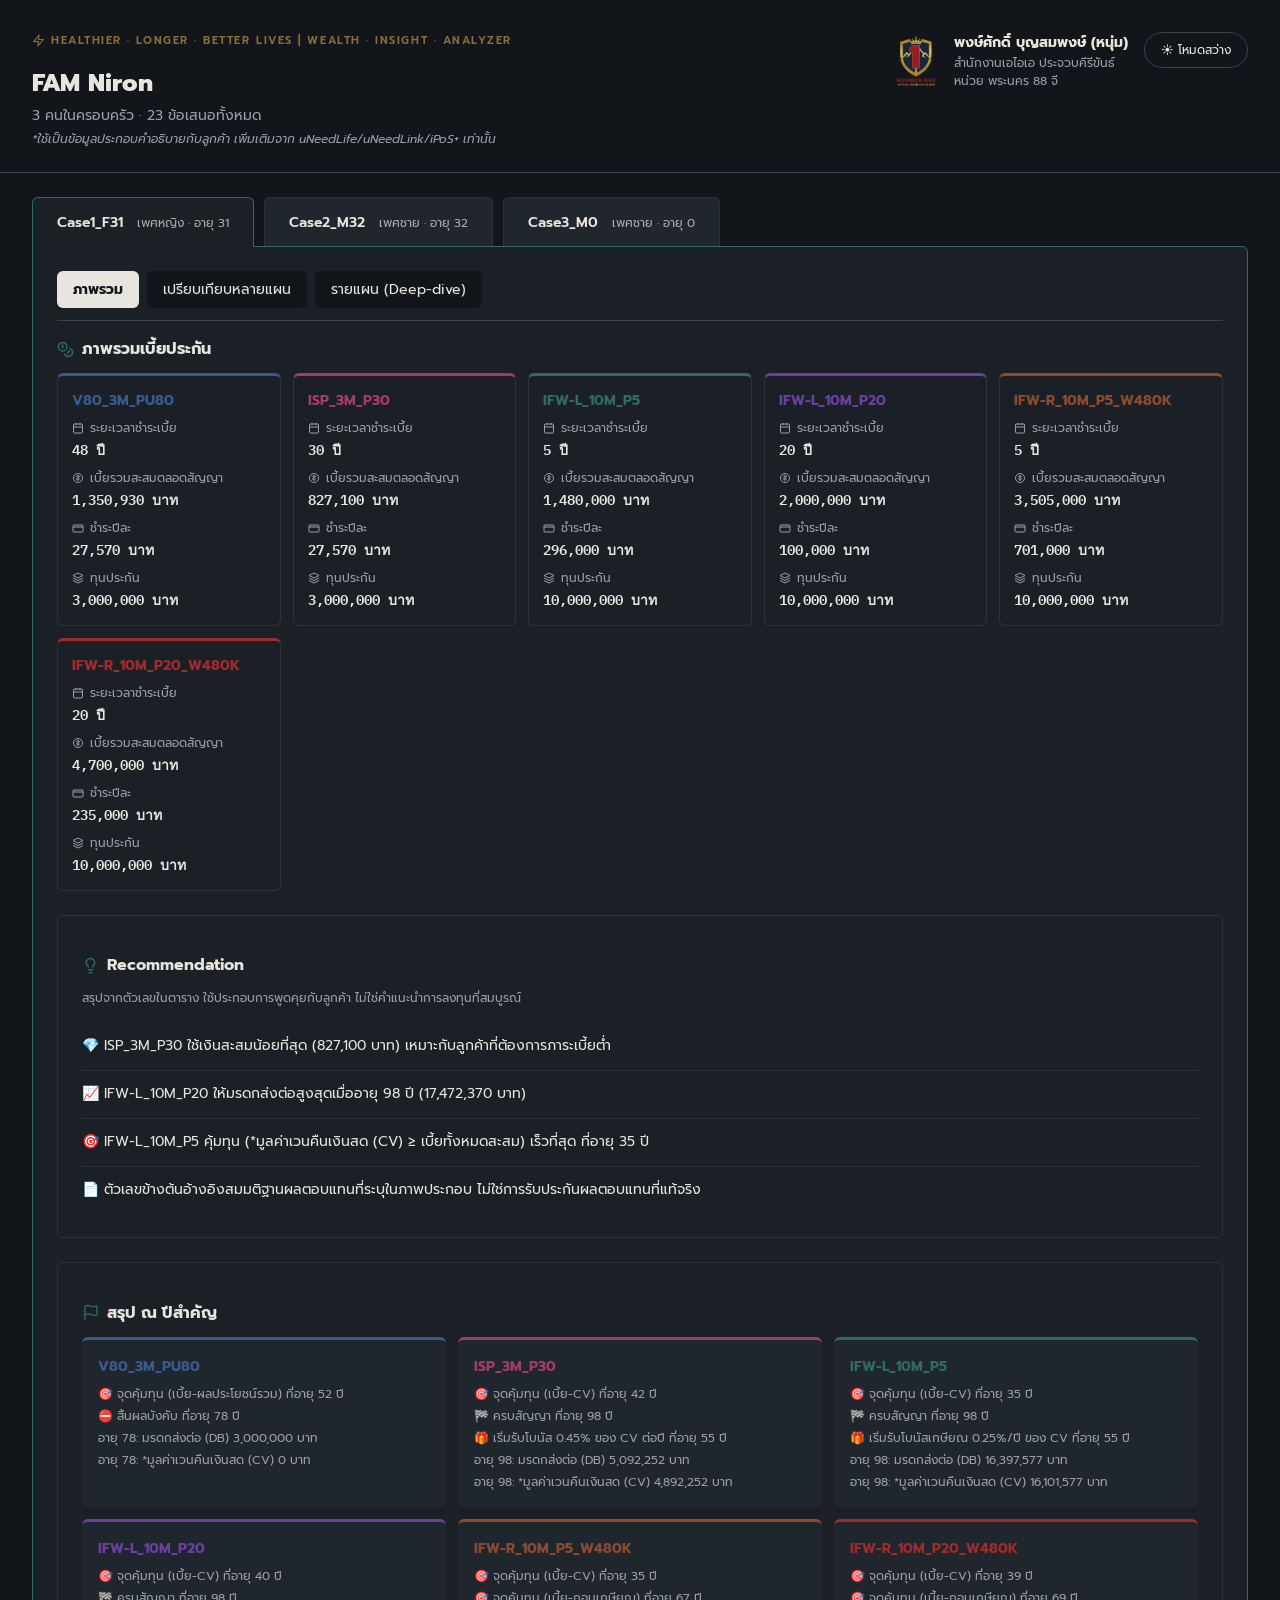
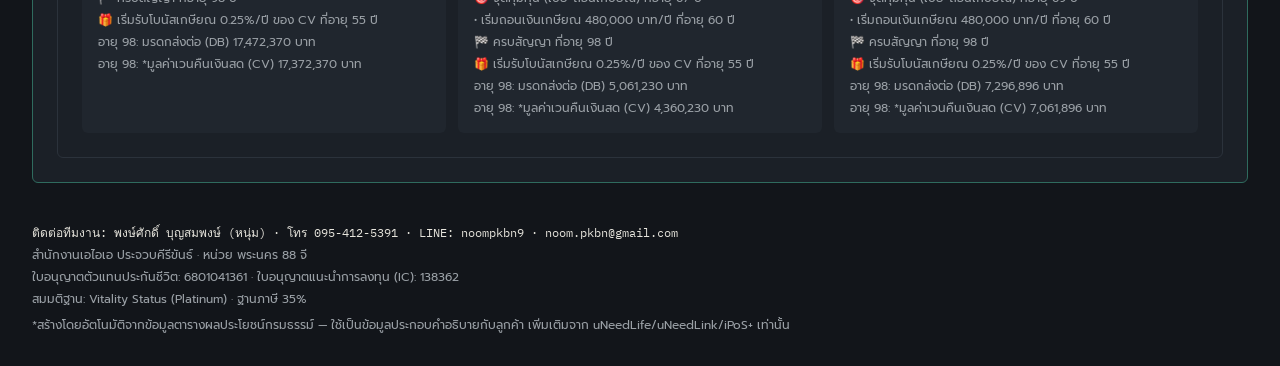
==== aia-plan/customers/Fam Niron/index.html @ 1fa8a3dd "Update FAM Nick and FAM Niron dashboards FAM Niron: rebuilt from latest source Excel with all merged" ====
<!DOCTYPE html>
<html lang="th"><head>
<meta charset="UTF-8">
<title>เปรียบเทียบแผนประกัน — FAM Niron : ลูกค้า คนสำคัญ</title>
<meta name="viewport" content="width=device-width, initial-scale=1">
<link rel="preconnect" href="https://fonts.googleapis.com">
<link href="https://fonts.googleapis.com/css2?family=Prompt:wght@400;500;600;700&family=Inter:wght@400;500;600;700&family=IBM+Plex+Mono:wght@400;500;600&display=swap" rel="stylesheet">
<script>
/*
* Licensed to the Apache Software Foundation (ASF) under one
* or more contributor license agreements.  See the NOTICE file
* distributed with this work for additional information
* regarding copyright ownership.  The ASF licenses this file
* to you under the Apache License, Version 2.0 (the
* "License"); you may not use this file except in compliance
* with the License.  You may obtain a copy of the License at
*
*   http://www.apache.org/licenses/LICENSE-2.0
*
* Unless required by applicable law or agreed to in writing,
* software distributed under the License is distributed on an
* "AS IS" BASIS, WITHOUT WARRANTIES OR CONDITIONS OF ANY
* KIND, either express or implied.  See the License for the
* specific language governing permissions and limitations
* under the License.
*/

!function(t,e){"object"==typeof exports&&"undefined"!=typeof module?e(exports):"function"==typeof define&&define.amd?define(["exports"],e):e((t="undefined"!=typeof globalThis?globalThis:t||self).echarts={})}(this,function(t){"use strict";
/*! *****************************************************************************
    Copyright (c) Microsoft Corporation.

    Permission to use, copy, modify, and/or distribute this software for any
    purpose with or without fee is hereby granted.

    THE SOFTWARE IS PROVIDED "AS IS" AND THE AUTHOR DISCLAIMS ALL WARRANTIES WITH
    REGARD TO THIS SOFTWARE INCLUDING ALL IMPLIED WARRANTIES OF MERCHANTABILITY
    AND FITNESS. IN NO EVENT SHALL THE AUTHOR BE LIABLE FOR ANY SPECIAL, DIRECT,
    INDIRECT, OR CONSEQUENTIAL DAMAGES OR ANY DAMAGES WHATSOEVER RESULTING FROM
    LOSS OF USE, DATA OR PROFITS, WHETHER IN AN ACTION OF CONTRACT, NEGLIGENCE OR
    OTHER TORTIOUS ACTION, ARISING OUT OF OR IN CONNECTION WITH THE USE OR
    PERFORMANCE OF THIS SOFTWARE.
    ***************************************************************************** */var e=function(t,n){return e=Object.setPrototypeOf||{__proto__:[]}instanceof Array&&function(t,e){t.__proto__=e}||function(t,e){for(var n in e)Object.prototype.hasOwnProperty.call(e,n)&&(t[n]=e[n])},e(t,n)};function n(t,n){if("function"!=typeof n&&null!==n)throw new TypeError("Class extends value "+String(n)+" is not a constructor or null");function i(){this.constructor=t}e(t,n),t.prototype=null===n?Object.create(n):(i.prototype=n.prototype,new i)}var i=function(){this.firefox=!1,this.ie=!1,this.edge=!1,this.newEdge=!1,this.weChat=!1},r=new function(){this.browser=new i,this.node=!1,this.wxa=!1,this.worker=!1,this.svgSupported=!1,this.touchEventsSupported=!1,this.pointerEventsSupported=!1,this.domSupported=!1,this.transformSupported=!1,this.transform3dSupported=!1,this.hasGlobalWindow="undefined"!=typeof window};"object"==typeof wx&&"function"==typeof wx.getSystemInfoSync?(r.wxa=!0,r.touchEventsSupported=!0):"undefined"==typeof document&&"undefined"!=typeof self?r.worker=!0:!r.hasGlobalWindow||"Deno"in window||"undefined"!=typeof navigator&&"string"==typeof navigator.userAgent&&navigator.userAgent.indexOf("Node.js")>-1?(r.node=!0,r.svgSupported=!0):function(t,e){var n=e.browser,i=t.match(/Firefox\/([\d.]+)/),r=t.match(/MSIE\s([\d.]+)/)||t.match(/Trident\/.+?rv:(([\d.]+))/),o=t.match(/Edge?\/([\d.]+)/),a=/micromessenger/i.test(t);i&&(n.firefox=!0,n.version=i[1]);r&&(n.ie=!0,n.version=r[1]);o&&(n.edge=!0,n.version=o[1],n.newEdge=+o[1].split(".")[0]>18);a&&(n.weChat=!0);e.svgSupported="undefined"!=typeof SVGRect,e.touchEventsSupported="ontouchstart"in window&&!n.ie&&!n.edge,e.pointerEventsSupported="onpointerdown"in window&&(n.edge||n.ie&&+n.version>=11);var s=e.domSupported="undefined"!=typeof document;if(s){var l=document.documentElement.style;e.transform3dSupported=(n.ie&&"transition"in l||n.edge||"WebKitCSSMatrix"in window&&"m11"in new WebKitCSSMatrix||"MozPerspective"in l)&&!("OTransition"in l),e.transformSupported=e.transform3dSupported||n.ie&&+n.version>=9}}(navigator.userAgent,r);var o="sans-serif",a="12px "+o;var s,l,u=function(t){var e={};if("undefined"==typeof JSON)return e;for(var n=0;n<t.length;n++){var i=String.fromCharCode(n+32),r=(t.charCodeAt(n)-20)/100;e[i]=r}return e}("007LLmW'55;N0500LLLLLLLLLL00NNNLzWW\\\\WQb\\0FWLg\\bWb\\WQ\\WrWWQ000CL5LLFLL0LL**F*gLLLL5F0LF\\FFF5.5N"),c={createCanvas:function(){return"undefined"!=typeof document&&document.createElement("canvas")},measureText:function(t,e){if(!s){var n=c.createCanvas();s=n&&n.getContext("2d")}if(s)return l!==e&&(l=s.font=e||a),s.measureText(t);t=t||"";var i=/((?:\d+)?\.?\d*)px/.exec(e=e||a),r=i&&+i[1]||12,o=0;if(e.indexOf("mono")>=0)o=r*t.length;else for(var h=0;h<t.length;h++){var d=u[t[h]];o+=null==d?r:d*r}return{width:o}},loadImage:function(t,e,n){var i=new Image;return i.onload=e,i.onerror=n,i.src=t,i},getTime:function(){return Date.now?Date.now():+new Date}};function h(t){for(var e in c)c.hasOwnProperty(e)&&t[e]&&(c[e]=t[e])}var d=G(["Function","RegExp","Date","Error","CanvasGradient","CanvasPattern","Image","Canvas"],function(t,e){return t["[object "+e+"]"]=!0,t},{}),p=G(["Int8","Uint8","Uint8Clamped","Int16","Uint16","Int32","Uint32","Float32","Float64"],function(t,e){return t["[object "+e+"Array]"]=!0,t},{}),f=Object.prototype.toString,g=Array.prototype,v=g.forEach,y=g.filter,m=g.slice,x=g.map,_=function(){}.constructor,b=_?_.prototype:null,w="__proto__",S=2311,M=Math.pow(2,53)-1;function I(){return S>=M&&(S=0),S++}function T(){for(var t=[],e=0;e<arguments.length;e++)t[e]=arguments[e];"undefined"!=typeof console&&console.error.apply(console,t)}function C(t){if(null==t||"object"!=typeof t)return t;var e=t,n=f.call(t);if("[object Array]"===n){if(!ft(t)){e=[];for(var i=0,r=t.length;i<r;i++)e[i]=C(t[i])}}else if(p[n]){if(!ft(t)){var o=t.constructor;if(o.from)e=o.from(t);else{e=new o(t.length);for(i=0,r=t.length;i<r;i++)e[i]=t[i]}}}else if(!d[n]&&!ft(t)&&!tt(t))for(var a in e={},t)t.hasOwnProperty(a)&&a!==w&&(e[a]=C(t[a]));return e}function D(t,e,n){if(!$(e)||!$(t))return n?C(e):t;for(var i in e)if(e.hasOwnProperty(i)&&i!==w){var r=t[i],o=e[i];!$(o)||!$(r)||X(o)||X(r)||tt(o)||tt(r)||J(o)||J(r)||ft(o)||ft(r)?!n&&i in t||(t[i]=C(e[i])):D(r,o,n)}return t}function A(t,e){for(var n=t[0],i=1,r=t.length;i<r;i++)n=D(n,t[i],e);return n}function k(t,e){if(Object.assign)Object.assign(t,e);else for(var n in e)e.hasOwnProperty(n)&&n!==w&&(t[n]=e[n]);return t}function L(t,e,n){t=t||{};for(var i=0;i<n.length;i++){var r=n[i];t[r]=e[r]}return t}function P(t,e,n){for(var i=W(e),r=0,o=i.length;r<o;r++){var a=i[r];(n?null!=e[a]:null==t[a])&&(t[a]=e[a])}return t}var O=c.createCanvas;function R(t,e){if(t){if(t.indexOf)return t.indexOf(e);for(var n=0,i=t.length;n<i;n++)if(t[n]===e)return n}return-1}function N(t,e){var n=t.prototype;function i(){}for(var r in i.prototype=e.prototype,t.prototype=new i,n)n.hasOwnProperty(r)&&(t.prototype[r]=n[r]);t.prototype.constructor=t,t.superClass=e}function E(t,e,n){if(t="prototype"in t?t.prototype:t,e="prototype"in e?e.prototype:e,Object.getOwnPropertyNames)for(var i=Object.getOwnPropertyNames(e),r=0;r<i.length;r++){var o=i[r];"constructor"!==o&&(n?null!=e[o]:null==t[o])&&(t[o]=e[o])}else P(t,e,n)}function z(t){return!!t&&("string"!=typeof t&&"number"==typeof t.length)}function B(t,e,n){if(t&&e)if(t.forEach&&t.forEach===v)t.forEach(e,n);else if(t.length===+t.length)for(var i=0,r=t.length;i<r;i++)e.call(n,t[i],i,t);else for(var o in t)t.hasOwnProperty(o)&&e.call(n,t[o],o,t)}function V(t,e,n){if(!t)return[];if(!e)return lt(t);if(t.map&&t.map===x)return t.map(e,n);for(var i=[],r=0,o=t.length;r<o;r++)i.push(e.call(n,t[r],r,t));return i}function G(t,e,n,i){if(t&&e){for(var r=0,o=t.length;r<o;r++)n=e.call(i,n,t[r],r,t);return n}}function F(t,e,n){if(!t)return[];if(!e)return lt(t);if(t.filter&&t.filter===y)return t.filter(e,n);for(var i=[],r=0,o=t.length;r<o;r++)e.call(n,t[r],r,t)&&i.push(t[r]);return i}function H(t,e,n){if(t&&e)for(var i=0,r=t.length;i<r;i++)if(e.call(n,t[i],i,t))return t[i]}function W(t){if(!t)return[];if(Object.keys)return Object.keys(t);var e=[];for(var n in t)t.hasOwnProperty(n)&&e.push(n);return e}var U=b&&Z(b.bind)?b.call.bind(b.bind):function(t,e){for(var n=[],i=2;i<arguments.length;i++)n[i-2]=arguments[i];return function(){return t.apply(e,n.concat(m.call(arguments)))}};function Y(t){for(var e=[],n=1;n<arguments.length;n++)e[n-1]=arguments[n];return function(){return t.apply(this,e.concat(m.call(arguments)))}}function X(t){return Array.isArray?Array.isArray(t):"[object Array]"===f.call(t)}function Z(t){return"function"==typeof t}function j(t){return"string"==typeof t}function q(t){return"[object String]"===f.call(t)}function K(t){return"number"==typeof t}function $(t){var e=typeof t;return"function"===e||!!t&&"object"===e}function J(t){return!!d[f.call(t)]}function Q(t){return!!p[f.call(t)]}function tt(t){return"object"==typeof t&&"number"==typeof t.nodeType&&"object"==typeof t.ownerDocument}function et(t){return null!=t.colorStops}function nt(t){return null!=t.image}function it(t){return"[object RegExp]"===f.call(t)}function rt(t){return t!=t}function ot(){for(var t=[],e=0;e<arguments.length;e++)t[e]=arguments[e];for(var n=0,i=t.length;n<i;n++)if(null!=t[n])return t[n]}function at(t,e){return null!=t?t:e}function st(t,e,n){return null!=t?t:null!=e?e:n}function lt(t){for(var e=[],n=1;n<arguments.length;n++)e[n-1]=arguments[n];return m.apply(t,e)}function ut(t){if("number"==typeof t)return[t,t,t,t];var e=t.length;return 2===e?[t[0],t[1],t[0],t[1]]:3===e?[t[0],t[1],t[2],t[1]]:t}function ct(t,e){if(!t)throw new Error(e)}function ht(t){return null==t?null:"function"==typeof t.trim?t.trim():t.replace(/^[\s\uFEFF\xA0]+|[\s\uFEFF\xA0]+$/g,"")}var dt="__ec_primitive__";function pt(t){t[dt]=!0}function ft(t){return t[dt]}var gt=function(){function t(){this.data={}}return t.prototype.delete=function(t){var e=this.has(t);return e&&delete this.data[t],e},t.prototype.has=function(t){return this.data.hasOwnProperty(t)},t.prototype.get=function(t){return this.data[t]},t.prototype.set=function(t,e){return this.data[t]=e,this},t.prototype.keys=function(){return W(this.data)},t.prototype.forEach=function(t){var e=this.data;for(var n in e)e.hasOwnProperty(n)&&t(e[n],n)},t}(),vt="function"==typeof Map;var yt=function(){function t(e){var n=X(e);this.data=vt?new Map:new gt;var i=this;function r(t,e){n?i.set(t,e):i.set(e,t)}e instanceof t?e.each(r):e&&B(e,r)}return t.prototype.hasKey=function(t){return this.data.has(t)},t.prototype.get=function(t){return this.data.get(t)},t.prototype.set=function(t,e){return this.data.set(t,e),e},t.prototype.each=function(t,e){this.data.forEach(function(n,i){t.call(e,n,i)})},t.prototype.keys=function(){var t=this.data.keys();return vt?Array.from(t):t},t.prototype.removeKey=function(t){this.data.delete(t)},t}();function mt(t){return new yt(t)}function xt(t,e){for(var n=new t.constructor(t.length+e.length),i=0;i<t.length;i++)n[i]=t[i];var r=t.length;for(i=0;i<e.length;i++)n[i+r]=e[i];return n}function _t(t,e){var n;if(Object.create)n=Object.create(t);else{var i=function(){};i.prototype=t,n=new i}return e&&k(n,e),n}function bt(t){var e=t.style;e.webkitUserSelect="none",e.userSelect="none",e.webkitTapHighlightColor="rgba(0,0,0,0)",e["-webkit-touch-callout"]="none"}function wt(t,e){return t.hasOwnProperty(e)}function St(){}var Mt=180/Math.PI,It=Number.EPSILON||Math.pow(2,-52),Tt=Object.freeze({__proto__:null,guid:I,logError:T,clone:C,merge:D,mergeAll:A,extend:k,assignProps:L,defaults:P,createCanvas:O,indexOf:R,inherits:N,mixin:E,isArrayLike:z,each:B,map:V,reduce:G,filter:F,find:H,keys:W,bind:U,curry:Y,isArray:X,isFunction:Z,isString:j,isStringSafe:q,isNumber:K,isObject:$,isBuiltInObject:J,isTypedArray:Q,isDom:tt,isGradientObject:et,isImagePatternObject:nt,isRegExp:it,eqNaN:rt,retrieve:ot,retrieve2:at,retrieve3:st,slice:lt,normalizeCssArray:ut,assert:ct,trim:ht,setAsPrimitive:pt,isPrimitive:ft,HashMap:yt,createHashMap:mt,concatArray:xt,createObject:_t,disableUserSelect:bt,hasOwn:wt,noop:St,RADIAN_TO_DEGREE:Mt,EPSILON:It});function Ct(t,e){return null==t&&(t=0),null==e&&(e=0),[t,e]}function Dt(t,e){return t[0]=e[0],t[1]=e[1],t}function At(t){return[t[0],t[1]]}function kt(t,e,n){return t[0]=e,t[1]=n,t}function Lt(t,e,n){return t[0]=e[0]+n[0],t[1]=e[1]+n[1],t}function Pt(t,e,n,i){return t[0]=e[0]+n[0]*i,t[1]=e[1]+n[1]*i,t}function Ot(t,e,n){return t[0]=e[0]-n[0],t[1]=e[1]-n[1],t}function Rt(t){return Math.sqrt(Et(t))}var Nt=Rt;function Et(t){return t[0]*t[0]+t[1]*t[1]}var zt=Et;function Bt(t,e,n){return t[0]=e[0]*n,t[1]=e[1]*n,t}function Vt(t,e){var n=Rt(e);return 0===n?(t[0]=0,t[1]=0):(t[0]=e[0]/n,t[1]=e[1]/n),t}function Gt(t,e){return Math.sqrt((t[0]-e[0])*(t[0]-e[0])+(t[1]-e[1])*(t[1]-e[1]))}var Ft=Gt;function Ht(t,e){return(t[0]-e[0])*(t[0]-e[0])+(t[1]-e[1])*(t[1]-e[1])}var Wt=Ht;function Ut(t,e,n,i){return t[0]=e[0]+i*(n[0]-e[0]),t[1]=e[1]+i*(n[1]-e[1]),t}function Yt(t,e,n){var i=e[0],r=e[1];return t[0]=n[0]*i+n[2]*r+n[4],t[1]=n[1]*i+n[3]*r+n[5],t}function Xt(t,e,n){return t[0]=Math.min(e[0],n[0]),t[1]=Math.min(e[1],n[1]),t}function Zt(t,e,n){return t[0]=Math.max(e[0],n[0]),t[1]=Math.max(e[1],n[1]),t}var jt=Object.freeze({__proto__:null,create:Ct,copy:Dt,clone:At,set:kt,add:Lt,scaleAndAdd:Pt,sub:Ot,len:Rt,length:Nt,lenSquare:Et,lengthSquare:zt,mul:function(t,e,n){return t[0]=e[0]*n[0],t[1]=e[1]*n[1],t},div:function(t,e,n){return t[0]=e[0]/n[0],t[1]=e[1]/n[1],t},dot:function(t,e){return t[0]*e[0]+t[1]*e[1]},scale:Bt,normalize:Vt,distance:Gt,dist:Ft,distanceSquare:Ht,distSquare:Wt,negate:function(t,e){return t[0]=-e[0],t[1]=-e[1],t},lerp:Ut,applyTransform:Yt,min:Xt,max:Zt}),qt=function(t,e){this.target=t,this.topTarget=e&&e.topTarget},Kt=function(){function t(t){this.handler=t,t.on("mousedown",this._dragStart,this),t.on("mousemove",this._drag,this),t.on("mouseup",this._dragEnd,this)}return t.prototype._dragStart=function(t){for(var e=t.target;e&&!e.draggable;)e=e.parent||e.__hostTarget;e&&(this._draggingTarget=e,e.dragging=!0,this._x=t.offsetX,this._y=t.offsetY,this.handler.dispatchToElement(new qt(e,t),"dragstart",t.event))},t.prototype._drag=function(t){var e=this._draggingTarget;if(e){var n=t.offsetX,i=t.offsetY,r=n-this._x,o=i-this._y;this._x=n,this._y=i,e.drift(r,o,t),this.handler.dispatchToElement(new qt(e,t),"drag",t.event);var a=this.handler.findHover(n,i,e).target,s=this._dropTarget;this._dropTarget=a,e!==a&&(s&&a!==s&&this.handler.dispatchToElement(new qt(s,t),"dragleave",t.event),a&&a!==s&&this.handler.dispatchToElement(new qt(a,t),"dragenter",t.event))}},t.prototype._dragEnd=function(t){var e=this._draggingTarget;e&&(e.dragging=!1),this.handler.dispatchToElement(new qt(e,t),"dragend",t.event),this._dropTarget&&this.handler.dispatchToElement(new qt(this._dropTarget,t),"drop",t.event),this._draggingTarget=null,this._dropTarget=null},t}(),$t=function(){function t(t){t&&(this._$eventProcessor=t)}return t.prototype.on=function(t,e,n,i){this._$handlers||(this._$handlers={});var r=this._$handlers;if("function"==typeof e&&(i=n,n=e,e=null),!n||!t)return this;var o=this._$eventProcessor;null!=e&&o&&o.normalizeQuery&&(e=o.normalizeQuery(e)),r[t]||(r[t]=[]);for(var a=0;a<r[t].length;a++)if(r[t][a].h===n)return this;var s={h:n,query:e,ctx:i||this,callAtLast:n.zrEventfulCallAtLast},l=r[t].length-1,u=r[t][l];return u&&u.callAtLast?r[t].splice(l,0,s):r[t].push(s),this},t.prototype.isSilent=function(t){var e=this._$handlers;return!e||!e[t]||!e[t].length},t.prototype.off=function(t,e){var n=this._$handlers;if(!n)return this;if(!t)return this._$handlers={},this;if(e){if(n[t]){for(var i=[],r=0,o=n[t].length;r<o;r++)n[t][r].h!==e&&i.push(n[t][r]);n[t]=i}n[t]&&0===n[t].length&&delete n[t]}else delete n[t];return this},t.prototype.trigger=function(t){for(var e=[],n=1;n<arguments.length;n++)e[n-1]=arguments[n];if(!this._$handlers)return this;var i=this._$handlers[t],r=this._$eventProcessor;if(i)for(var o=e.length,a=i.length,s=0;s<a;s++){var l=i[s];if(!r||!r.filter||null==l.query||r.filter(t,l.query))switch(o){case 0:l.h.call(l.ctx);break;case 1:l.h.call(l.ctx,e[0]);break;case 2:l.h.call(l.ctx,e[0],e[1]);break;default:l.h.apply(l.ctx,e)}}return r&&r.afterTrigger&&r.afterTrigger(t),this},t.prototype.triggerWithContext=function(t){for(var e=[],n=1;n<arguments.length;n++)e[n-1]=arguments[n];if(!this._$handlers)return this;var i=this._$handlers[t],r=this._$eventProcessor;if(i)for(var o=e.length,a=e[o-1],s=i.length,l=0;l<s;l++){var u=i[l];if(!r||!r.filter||null==u.query||r.filter(t,u.query))switch(o){case 0:u.h.call(a);break;case 1:u.h.call(a,e[0]);break;case 2:u.h.call(a,e[0],e[1]);break;default:u.h.apply(a,e.slice(1,o-1))}}return r&&r.afterTrigger&&r.afterTrigger(t),this},t}(),Jt=Math.log(2);function Qt(t,e,n,i,r,o){var a=i+"-"+r,s=t.length;if(o.hasOwnProperty(a))return o[a];if(1===e){var l=Math.round(Math.log((1<<s)-1&~r)/Jt);return t[n][l]}for(var u=i|1<<n,c=n+1;i&1<<c;)c++;for(var h=0,d=0,p=0;d<s;d++){var f=1<<d;f&r||(h+=(p%2?-1:1)*t[n][d]*Qt(t,e-1,c,u,r|f,o),p++)}return o[a]=h,h}function te(t,e){var n=[[t[0],t[1],1,0,0,0,-e[0]*t[0],-e[0]*t[1]],[0,0,0,t[0],t[1],1,-e[1]*t[0],-e[1]*t[1]],[t[2],t[3],1,0,0,0,-e[2]*t[2],-e[2]*t[3]],[0,0,0,t[2],t[3],1,-e[3]*t[2],-e[3]*t[3]],[t[4],t[5],1,0,0,0,-e[4]*t[4],-e[4]*t[5]],[0,0,0,t[4],t[5],1,-e[5]*t[4],-e[5]*t[5]],[t[6],t[7],1,0,0,0,-e[6]*t[6],-e[6]*t[7]],[0,0,0,t[6],t[7],1,-e[7]*t[6],-e[7]*t[7]]],i={},r=Qt(n,8,0,0,0,i);if(0!==r){for(var o=[],a=0;a<8;a++)for(var s=0;s<8;s++)null==o[s]&&(o[s]=0),o[s]+=((a+s)%2?-1:1)*Qt(n,7,0===a?1:0,1<<a,1<<s,i)/r*e[a];return function(t,e,n){var i=e*o[6]+n*o[7]+1;t[0]=(e*o[0]+n*o[1]+o[2])/i,t[1]=(e*o[3]+n*o[4]+o[5])/i}}}var ee="___zrEVENTSAVED",ne=[];function ie(t,e,n,i,o){if(e.getBoundingClientRect&&r.domSupported&&!re(e)){var a=e[ee]||(e[ee]={}),s=function(t,e){var n=e.markers;if(n)return n;n=e.markers=[];for(var i=["left","right"],r=["top","bottom"],o=0;o<4;o++){var a=document.createElement("div"),s=o%2,l=(o>>1)%2;a.style.cssText=["position: absolute","visibility: hidden","padding: 0","margin: 0","border-width: 0","user-select: none","width:0","height:0",i[s]+":0",r[l]+":0",i[1-s]+":auto",r[1-l]+":auto",""].join("!important;"),t.appendChild(a),n.push(a)}return e.clearMarkers=function(){B(n,function(t){t.parentNode&&t.parentNode.removeChild(t)})},n}(e,a),l=function(t,e,n){for(var i=n?"invTrans":"trans",r=e[i],o=e.srcCoords,a=[],s=[],l=!0,u=0;u<4;u++){var c=t[u].getBoundingClientRect(),h=2*u,d=c.left,p=c.top;a.push(d,p),l=l&&o&&d===o[h]&&p===o[h+1],s.push(t[u].offsetLeft,t[u].offsetTop)}return l&&r?r:(e.srcCoords=a,e[i]=n?te(s,a):te(a,s))}(s,a,o);if(l)return l(t,n,i),!0}return!1}function re(t){return"CANVAS"===t.nodeName.toUpperCase()}var oe=/([&<>"'])/g,ae={"&":"&amp;","<":"&lt;",">":"&gt;",'"':"&quot;","'":"&#39;"};function se(t){return null==t?"":(t+"").replace(oe,function(t,e){return ae[e]})}var le=/^(?:mouse|pointer|contextmenu|drag|drop)|click/,ue=[],ce=r.browser.firefox&&+r.browser.version.split(".")[0]<39;function he(t,e,n,i){return n=n||{},i?de(t,e,n):ce&&null!=e.layerX&&e.layerX!==e.offsetX?(n.zrX=e.layerX,n.zrY=e.layerY):null!=e.offsetX?(n.zrX=e.offsetX,n.zrY=e.offsetY):de(t,e,n),n}function de(t,e,n){if(r.domSupported&&t.getBoundingClientRect){var i=e.clientX,o=e.clientY;if(re(t)){var a=t.getBoundingClientRect();return n.zrX=i-a.left,void(n.zrY=o-a.top)}if(ie(ue,t,i,o))return n.zrX=ue[0],void(n.zrY=ue[1])}n.zrX=n.zrY=0}function pe(t){return t||window.event}function fe(t,e,n){if(null!=(e=pe(e)).zrX)return e;var i=e.type;if(i&&i.indexOf("touch")>=0){var r="touchend"!==i?e.targetTouches[0]:e.changedTouches[0];r&&he(t,r,e,n)}else{he(t,e,e,n);var o=function(t){var e=t.wheelDelta;if(e)return e;var n=t.deltaX,i=t.deltaY;if(null==n||null==i)return e;return 3*(0!==i?Math.abs(i):Math.abs(n))*(i>0?-1:i<0?1:n>0?-1:1)}(e);e.zrDelta=o?o/120:-(e.detail||0)/3}var a=e.button;return null==e.which&&void 0!==a&&le.test(e.type)&&(e.which=1&a?1:2&a?3:4&a?2:0),e}function ge(t,e,n,i){t.addEventListener(e,n,i)}function ve(t,e,n,i){t.removeEventListener(e,n,i)}var ye=function(t){t.preventDefault(),t.stopPropagation(),t.cancelBubble=!0};function me(t){return 2===t.which||3===t.which}var xe=function(){function t(){this._track=[]}return t.prototype.recognize=function(t,e,n){return this._doTrack(t,e,n),this._recognize(t)},t.prototype.clear=function(){return this._track.length=0,this},t.prototype._doTrack=function(t,e,n){var i=t.touches;if(i){for(var r={points:[],touches:[],target:e,event:t},o=0,a=i.length;o<a;o++){var s=i[o],l=he(n,s,{});r.points.push([l.zrX,l.zrY]),r.touches.push(s)}this._track.push(r)}},t.prototype._recognize=function(t){for(var e in be)if(be.hasOwnProperty(e)){var n=be[e](this._track,t);if(n)return n}},t}();function _e(t){var e=t[1][0]-t[0][0],n=t[1][1]-t[0][1];return Math.sqrt(e*e+n*n)}var be={pinch:function(t,e){var n=t.length;if(n){var i,r=(t[n-1]||{}).points,o=(t[n-2]||{}).points||r;if(o&&o.length>1&&r&&r.length>1){var a=_e(r)/_e(o);!isFinite(a)&&(a=1),e.pinchScale=a;var s=[((i=r)[0][0]+i[1][0])/2,(i[0][1]+i[1][1])/2];return e.pinchX=s[0],e.pinchY=s[1],{type:"pinch",target:t[0].target,event:e}}}}};function we(){return[1,0,0,1,0,0]}function Se(t){return t[0]=1,t[1]=0,t[2]=0,t[3]=1,t[4]=0,t[5]=0,t}function Me(t,e){return t[0]=e[0],t[1]=e[1],t[2]=e[2],t[3]=e[3],t[4]=e[4],t[5]=e[5],t}function Ie(t,e,n){var i=e[0]*n[0]+e[2]*n[1],r=e[1]*n[0]+e[3]*n[1],o=e[0]*n[2]+e[2]*n[3],a=e[1]*n[2]+e[3]*n[3],s=e[0]*n[4]+e[2]*n[5]+e[4],l=e[1]*n[4]+e[3]*n[5]+e[5];return t[0]=i,t[1]=r,t[2]=o,t[3]=a,t[4]=s,t[5]=l,t}function Te(t,e,n){return t[0]=e[0],t[1]=e[1],t[2]=e[2],t[3]=e[3],t[4]=e[4]+n[0],t[5]=e[5]+n[1],t}function Ce(t,e,n,i){void 0===i&&(i=[0,0]);var r=e[0],o=e[2],a=e[4],s=e[1],l=e[3],u=e[5],c=Math.sin(n),h=Math.cos(n);return t[0]=r*h+s*c,t[1]=-r*c+s*h,t[2]=o*h+l*c,t[3]=-o*c+h*l,t[4]=h*(a-i[0])+c*(u-i[1])+i[0],t[5]=h*(u-i[1])-c*(a-i[0])+i[1],t}function De(t,e,n){var i=n[0],r=n[1];return t[0]=e[0]*i,t[1]=e[1]*r,t[2]=e[2]*i,t[3]=e[3]*r,t[4]=e[4]*i,t[5]=e[5]*r,t}function Ae(t,e){var n=e[0],i=e[2],r=e[4],o=e[1],a=e[3],s=e[5],l=n*a-o*i;return l?(l=1/l,t[0]=a*l,t[1]=-o*l,t[2]=-i*l,t[3]=n*l,t[4]=(i*s-a*r)*l,t[5]=(o*r-n*s)*l,t):null}function ke(t){var e=[1,0,0,1,0,0];return Me(e,t),e}var Le=Object.freeze({__proto__:null,create:we,identity:Se,copy:Me,mul:Ie,translate:Te,rotate:Ce,scale:De,invert:Ae,clone:ke}),Pe=function(){function t(t,e){this.x=t||0,this.y=e||0}return t.prototype.copy=function(t){return this.x=t.x,this.y=t.y,this},t.prototype.clone=function(){return new t(this.x,this.y)},t.prototype.set=function(t,e){return this.x=t,this.y=e,this},t.prototype.equal=function(t){return t.x===this.x&&t.y===this.y},t.prototype.add=function(t){return this.x+=t.x,this.y+=t.y,this},t.prototype.scale=function(t){this.x*=t,this.y*=t},t.prototype.scaleAndAdd=function(t,e){this.x+=t.x*e,this.y+=t.y*e},t.prototype.sub=function(t){return this.x-=t.x,this.y-=t.y,this},t.prototype.dot=function(t){return this.x*t.x+this.y*t.y},t.prototype.len=function(){return Math.sqrt(this.x*this.x+this.y*this.y)},t.prototype.lenSquare=function(){return this.x*this.x+this.y*this.y},t.prototype.normalize=function(){var t=this.len();return this.x/=t,this.y/=t,this},t.prototype.distance=function(t){var e=this.x-t.x,n=this.y-t.y;return Math.sqrt(e*e+n*n)},t.prototype.distanceSquare=function(t){var e=this.x-t.x,n=this.y-t.y;return e*e+n*n},t.prototype.negate=function(){return this.x=-this.x,this.y=-this.y,this},t.prototype.transform=function(t){if(t){var e=this.x,n=this.y;return this.x=t[0]*e+t[2]*n+t[4],this.y=t[1]*e+t[3]*n+t[5],this}},t.prototype.toArray=function(t){return t[0]=this.x,t[1]=this.y,t},t.prototype.fromArray=function(t){this.x=t[0],this.y=t[1]},t.set=function(t,e,n){t.x=e,t.y=n},t.copy=function(t,e){t.x=e.x,t.y=e.y},t.len=function(t){return Math.sqrt(t.x*t.x+t.y*t.y)},t.lenSquare=function(t){return t.x*t.x+t.y*t.y},t.dot=function(t,e){return t.x*e.x+t.y*e.y},t.add=function(t,e,n){t.x=e.x+n.x,t.y=e.y+n.y},t.sub=function(t,e,n){t.x=e.x-n.x,t.y=e.y-n.y},t.scale=function(t,e,n){t.x=e.x*n,t.y=e.y*n},t.scaleAndAdd=function(t,e,n,i){t.x=e.x+n.x*i,t.y=e.y+n.y*i},t.lerp=function(t,e,n,i){var r=1-i;t.x=r*e.x+i*n.x,t.y=r*e.y+i*n.y},t}(),Oe=Math.min,Re=Math.max,Ne=Math.abs,Ee=["x","y"],ze=["width","height"],Be=new Pe,Ve=new Pe,Ge=new Pe,Fe=new Pe,He=rn(),We=He.minTv,Ue=He.maxTv,Ye=[0,0],Xe=function(){function t(t,e,n,i){je(this,t,e,n,i)}return t.set=function(t,e,n,i,r){return i<0&&(e+=i,i=-i),r<0&&(n+=r,r=-r),t.x=e,t.y=n,t.width=i,t.height=r,t},t.prototype.union=function(t){var e=Oe(t.x,this.x),n=Oe(t.y,this.y);isFinite(this.x)&&isFinite(this.width)?this.width=Re(t.x+t.width,this.x+this.width)-e:this.width=t.width,isFinite(this.y)&&isFinite(this.height)?this.height=Re(t.y+t.height,this.y+this.height)-n:this.height=t.height,this.x=e,this.y=n},t.prototype.applyTransform=function(e){t.applyTransform(this,this,e)},t.prototype.calculateTransform=function(t){return Ke([1,0,0,1,0,0],this,t)},t.prototype.intersect=function(e,n,i){return t.intersect(this,e,n,i)},t.intersect=function(e,n,i,r){i&&Pe.set(i,0,0);var o=r&&r.outIntersectRect||null,a=r&&r.clamp;if(o&&(o.x=o.y=o.width=o.height=NaN),!e||!n)return!1;e instanceof t||(e=je(Qe,e.x,e.y,e.width,e.height)),n instanceof t||(n=je(tn,n.x,n.y,n.width,n.height));var s=!!i;He.reset(r,s);var l=He.touchThreshold,u=e.x+l,c=e.x+e.width-l,h=e.y+l,d=e.y+e.height-l,p=n.x+l,f=n.x+n.width-l,g=n.y+l,v=n.y+n.height-l;if(u>c||h>d||p>f||g>v)return!1;var y=!(c<p||f<u||d<g||v<h);return(s||o)&&(Ye[0]=1/0,Ye[1]=0,nn(u,c,p,f,0,s,o,a),nn(h,d,g,v,1,s,o,a),s&&Pe.copy(i,y?He.useDir?He.dirMinTv:We:Ue)),y},t.contain=function(t,e,n){return e>=t.x&&e<=t.x+t.width&&n>=t.y&&n<=t.y+t.height},t.prototype.contain=function(e,n){return t.contain(this,e,n)},t.prototype.clone=function(){return new t(this.x,this.y,this.width,this.height)},t.prototype.copy=function(t){qe(this,t)},t.prototype.plain=function(){return{x:this.x,y:this.y,width:this.width,height:this.height}},t.prototype.isFinite=function(){return isFinite(this.x)&&isFinite(this.y)&&isFinite(this.width)&&isFinite(this.height)},t.prototype.isZero=function(){return 0===this.width||0===this.height},t.create=function(e){return new t(e?e.x:0,e?e.y:0,e?e.width:0,e?e.height:0)},t.copy=function(t,e){return t.x=e.x,t.y=e.y,t.width=e.width,t.height=e.height,t},t.applyTransform=function(t,e,n){if(n){if(n[1]<1e-5&&n[1]>-1e-5&&n[2]<1e-5&&n[2]>-1e-5){var i=n[0],r=n[3],o=n[4],a=n[5];return t.x=e.x*i+o,t.y=e.y*r+a,t.width=e.width*i,t.height=e.height*r,t.width<0&&(t.x+=t.width,t.width=-t.width),void(t.height<0&&(t.y+=t.height,t.height=-t.height))}Be.x=Ge.x=e.x,Be.y=Fe.y=e.y,Ve.x=Fe.x=e.x+e.width,Ve.y=Ge.y=e.y+e.height,Be.transform(n),Fe.transform(n),Ve.transform(n),Ge.transform(n),t.x=Oe(Be.x,Ve.x,Ge.x,Fe.x),t.y=Oe(Be.y,Ve.y,Ge.y,Fe.y);var s=Re(Be.x,Ve.x,Ge.x,Fe.x),l=Re(Be.y,Ve.y,Ge.y,Fe.y);t.width=s-t.x,t.height=l-t.y}else t!==e&&qe(t,e)},t.calculateTransform=function(t,e,n){var i=n.width/e.width,r=n.height/e.height;return Te(t=Se(t||[]),t,kt(en,-e.x,-e.y)),De(t,t,kt(en,i,r)),Te(t,t,kt(en,n.x,n.y)),t},t}(),Ze=Xe.create,je=Xe.set,qe=Xe.copy,Ke=Xe.calculateTransform,$e=Xe.applyTransform,Je=Xe.contain,Qe=new Xe(0,0,0,0),tn=new Xe(0,0,0,0),en=[];function nn(t,e,n,i,r,o,a,s){var l=Ne(e-n),u=Ne(i-t),c=Oe(l,u),h=Ee[r],d=Ee[1-r],p=ze[r];e<n||i<t?l<u?(o&&(Ue[h]=-l),s&&(a[h]=e,a[p]=0)):(o&&(Ue[h]=u),s&&(a[h]=t,a[p]=0)):(a&&(a[h]=Re(t,n),a[p]=Oe(e,i)-a[h]),o&&(c<Ye[0]||He.useDir)&&(Ye[0]=Oe(c,Ye[0]),(l<u||!He.bidirectional)&&(We[h]=l,We[d]=0,He.useDir&&He.calcDirMTV()),(l>=u||!He.bidirectional)&&(We[h]=-u,We[d]=0,He.useDir&&He.calcDirMTV())))}function rn(){var t=0,e=new Pe,n=new Pe,i={minTv:new Pe,maxTv:new Pe,useDir:!1,dirMinTv:new Pe,touchThreshold:0,bidirectional:!0,negativeSize:!1,reset:function(r,o){i.touchThreshold=0,r&&null!=r.touchThreshold&&(i.touchThreshold=Re(0,r.touchThreshold)),i.negativeSize=!1,o&&(i.minTv.set(1/0,1/0),i.maxTv.set(0,0),i.useDir=!1,r&&null!=r.direction&&(i.useDir=!0,i.dirMinTv.copy(i.minTv),n.copy(i.minTv),t=r.direction,i.bidirectional=null==r.bidirectional||!!r.bidirectional,i.bidirectional||e.set(Math.cos(t),Math.sin(t))))},calcDirMTV:function(){var o=i.minTv,a=i.dirMinTv,s=o.y*o.y+o.x*o.x,l=Math.sin(t),u=Math.cos(t),c=l*o.y+u*o.x;r(c)?r(o.x)&&r(o.y)&&a.set(0,0):(n.x=s*u/c,n.y=s*l/c,r(n.x)&&r(n.y)?a.set(0,0):(i.bidirectional||e.dot(n)>0)&&n.len()<a.len()&&a.copy(n))}};function r(t){return Ne(t)<1e-10}return i}var on="silent";function an(){ye(this.event)}var sn=function(t){function e(){var e=null!==t&&t.apply(this,arguments)||this;return e.handler=null,e}return n(e,t),e.prototype.dispose=function(){},e.prototype.setCursor=function(){},e}($t),ln=function(t,e){this.x=t,this.y=e},un=["click","dblclick","mousewheel","mouseout","mouseup","mousedown","mousemove","contextmenu"],cn=new Xe(0,0,0,0),hn=function(t){function e(e,n,i,r,o){var a=t.call(this)||this;return a._hovered=new ln(0,0),a.storage=e,a.painter=n,a.painterRoot=r,a._pointerSize=o,i=i||new sn,a.proxy=null,a.setHandlerProxy(i),a._draggingMgr=new Kt(a),a}return n(e,t),e.prototype.setHandlerProxy=function(t){this.proxy&&this.proxy.dispose(),t&&(B(un,function(e){t.on&&t.on(e,this[e],this)},this),t.handler=this),this.proxy=t},e.prototype.mousemove=function(t){var e=t.zrX,n=t.zrY,i=fn(this,e,n),r=this._hovered,o=r.target;o&&!o.__zr&&(o=(r=this.findHover(r.x,r.y)).target);var a=this._hovered=i?new ln(e,n):this.findHover(e,n),s=a.target,l=this.proxy;l.setCursor&&l.setCursor(s?s.cursor:"default"),o&&s!==o&&this.dispatchToElement(r,"mouseout",t),this.dispatchToElement(a,"mousemove",t),s&&s!==o&&this.dispatchToElement(a,"mouseover",t)},e.prototype.mouseout=function(t){var e=t.zrEventControl;"only_globalout"!==e&&this.dispatchToElement(this._hovered,"mouseout",t),"no_globalout"!==e&&this.trigger("globalout",{type:"globalout",event:t})},e.prototype.resize=function(){this._hovered=new ln(0,0)},e.prototype.dispatch=function(t,e){var n=this[t];n&&n.call(this,e)},e.prototype.dispose=function(){this.proxy.dispose(),this.storage=null,this.proxy=null,this.painter=null},e.prototype.setCursorStyle=function(t){var e=this.proxy;e.setCursor&&e.setCursor(t)},e.prototype.dispatchToElement=function(t,e,n){var i=(t=t||{}).target;if(!i||!i.silent){for(var r="on"+e,o=function(t,e,n){return{type:t,event:n,target:e.target,topTarget:e.topTarget,cancelBubble:!1,offsetX:n.zrX,offsetY:n.zrY,gestureEvent:n.gestureEvent,pinchX:n.pinchX,pinchY:n.pinchY,pinchScale:n.pinchScale,wheelDelta:n.zrDelta,zrByTouch:n.zrByTouch,which:n.which,stop:an}}(e,t,n);i&&(i[r]&&(o.cancelBubble=!!i[r].call(i,o)),i.trigger(e,o),i=i.__hostTarget?i.__hostTarget:i.parent,!o.cancelBubble););o.cancelBubble||(this.trigger(e,o),this.painter&&this.painter.eachOtherLayer&&this.painter.eachOtherLayer(function(t){"function"==typeof t[r]&&t[r].call(t,o),t.trigger&&t.trigger(e,o)}))}},e.prototype.findHover=function(t,e,n){var i=this.storage.getDisplayList(),r=new ln(t,e);if(pn(i,r,t,e,n),this._pointerSize&&!r.target){for(var o=[],a=this._pointerSize,s=a/2,l=new Xe(t-s,e-s,a,a),u=i.length-1;u>=0;u--){var c=i[u];c===n||c.ignore||c.ignoreCoarsePointer||c.parent&&c.parent.ignoreCoarsePointer||(cn.copy(c.getBoundingRect()),c.transform&&cn.applyTransform(c.transform),cn.intersect(l)&&o.push(c))}if(o.length)for(var h=Math.PI/12,d=2*Math.PI,p=0;p<s;p+=4)for(var f=0;f<d;f+=h){if(pn(o,r,t+p*Math.cos(f),e+p*Math.sin(f),n),r.target)return r}}return r},e.prototype.processGesture=function(t,e){this._gestureMgr||(this._gestureMgr=new xe);var n=this._gestureMgr;"start"===e&&n.clear();var i=n.recognize(t,this.findHover(t.zrX,t.zrY,null).target,this.proxy.dom);if("end"===e&&n.clear(),i){var r=i.type;t.gestureEvent=r;var o=new ln;o.target=i.target,this.dispatchToElement(o,r,i.event)}},e}($t);function dn(t,e,n){if(t[t.rectHover?"rectContain":"contain"](e,n)){for(var i=t,r=void 0,o=!1;i;){if(i.ignoreClip&&(o=!0),!o){var a=i.getClipPath();if(a&&!a.contain(e,n))return!1}i.silent&&(r=!0);var s=i.__hostTarget;i=s?i.ignoreHostSilent?null:s:i.parent}return!r||on}return!1}function pn(t,e,n,i,r){for(var o=t.length-1;o>=0;o--){var a=t[o],s=void 0;if(a!==r&&!a.ignore&&(s=dn(a,n,i))&&(!e.topTarget&&(e.topTarget=a),s!==on)){e.target=a;break}}}function fn(t,e,n){var i=t.painter;return e<0||e>i.getWidth()||n<0||n>i.getHeight()}B(["click","mousedown","mouseup","mousewheel","dblclick","contextmenu"],function(t){hn.prototype[t]=function(e){var n,i,r=e.zrX,o=e.zrY,a=fn(this,r,o);if("mouseup"===t&&a||(i=(n=this.findHover(r,o)).target),"mousedown"===t)this._downEl=i,this._downPoint=[e.zrX,e.zrY],this._upEl=i;else if("mouseup"===t)this._upEl=i;else if("click"===t){if(this._downEl!==this._upEl||!this._downPoint||Ft(this._downPoint,[e.zrX,e.zrY])>4)return;this._downPoint=null}this.dispatchToElement(n,t,e)}});function gn(t,e,n,i){var r=e+1;if(r===n)return 1;if(i(t[r++],t[e])<0){for(;r<n&&i(t[r],t[r-1])<0;)r++;!function(t,e,n){n--;for(;e<n;){var i=t[e];t[e++]=t[n],t[n--]=i}}(t,e,r)}else for(;r<n&&i(t[r],t[r-1])>=0;)r++;return r-e}function vn(t,e,n,i,r){for(i===e&&i++;i<n;i++){for(var o,a=t[i],s=e,l=i;s<l;)r(a,t[o=s+l>>>1])<0?l=o:s=o+1;var u=i-s;switch(u){case 3:t[s+3]=t[s+2];case 2:t[s+2]=t[s+1];case 1:t[s+1]=t[s];break;default:for(;u>0;)t[s+u]=t[s+u-1],u--}t[s]=a}}function yn(t,e,n,i,r,o){var a=0,s=0,l=1;if(o(t,e[n+r])>0){for(s=i-r;l<s&&o(t,e[n+r+l])>0;)a=l,(l=1+(l<<1))<=0&&(l=s);l>s&&(l=s),a+=r,l+=r}else{for(s=r+1;l<s&&o(t,e[n+r-l])<=0;)a=l,(l=1+(l<<1))<=0&&(l=s);l>s&&(l=s);var u=a;a=r-l,l=r-u}for(a++;a<l;){var c=a+(l-a>>>1);o(t,e[n+c])>0?a=c+1:l=c}return l}function mn(t,e,n,i,r,o){var a=0,s=0,l=1;if(o(t,e[n+r])<0){for(s=r+1;l<s&&o(t,e[n+r-l])<0;)a=l,(l=1+(l<<1))<=0&&(l=s);l>s&&(l=s);var u=a;a=r-l,l=r-u}else{for(s=i-r;l<s&&o(t,e[n+r+l])>=0;)a=l,(l=1+(l<<1))<=0&&(l=s);l>s&&(l=s),a+=r,l+=r}for(a++;a<l;){var c=a+(l-a>>>1);o(t,e[n+c])<0?l=c:a=c+1}return l}function xn(t,e){var n,i,r=7,o=0,a=[];function s(s){var l=n[s],u=i[s],c=n[s+1],h=i[s+1];i[s]=u+h,s===o-3&&(n[s+1]=n[s+2],i[s+1]=i[s+2]),o--;var d=mn(t[c],t,l,u,0,e);l+=d,0!==(u-=d)&&0!==(h=yn(t[l+u-1],t,c,h,h-1,e))&&(u<=h?function(n,i,o,s){var l=0;for(l=0;l<i;l++)a[l]=t[n+l];var u=0,c=o,h=n;if(t[h++]=t[c++],0===--s){for(l=0;l<i;l++)t[h+l]=a[u+l];return}if(1===i){for(l=0;l<s;l++)t[h+l]=t[c+l];return void(t[h+s]=a[u])}var d,p,f,g=r;for(;;){d=0,p=0,f=!1;do{if(e(t[c],a[u])<0){if(t[h++]=t[c++],p++,d=0,0===--s){f=!0;break}}else if(t[h++]=a[u++],d++,p=0,1===--i){f=!0;break}}while((d|p)<g);if(f)break;do{if(0!==(d=mn(t[c],a,u,i,0,e))){for(l=0;l<d;l++)t[h+l]=a[u+l];if(h+=d,u+=d,(i-=d)<=1){f=!0;break}}if(t[h++]=t[c++],0===--s){f=!0;break}if(0!==(p=yn(a[u],t,c,s,0,e))){for(l=0;l<p;l++)t[h+l]=t[c+l];if(h+=p,c+=p,0===(s-=p)){f=!0;break}}if(t[h++]=a[u++],1===--i){f=!0;break}g--}while(d>=7||p>=7);if(f)break;g<0&&(g=0),g+=2}if((r=g)<1&&(r=1),1===i){for(l=0;l<s;l++)t[h+l]=t[c+l];t[h+s]=a[u]}else{if(0===i)throw new Error;for(l=0;l<i;l++)t[h+l]=a[u+l]}}(l,u,c,h):function(n,i,o,s){var l=0;for(l=0;l<s;l++)a[l]=t[o+l];var u=n+i-1,c=s-1,h=o+s-1,d=0,p=0;if(t[h--]=t[u--],0===--i){for(d=h-(s-1),l=0;l<s;l++)t[d+l]=a[l];return}if(1===s){for(p=(h-=i)+1,d=(u-=i)+1,l=i-1;l>=0;l--)t[p+l]=t[d+l];return void(t[h]=a[c])}var f=r;for(;;){var g=0,v=0,y=!1;do{if(e(a[c],t[u])<0){if(t[h--]=t[u--],g++,v=0,0===--i){y=!0;break}}else if(t[h--]=a[c--],v++,g=0,1===--s){y=!0;break}}while((g|v)<f);if(y)break;do{if(0!==(g=i-mn(a[c],t,n,i,i-1,e))){for(i-=g,p=(h-=g)+1,d=(u-=g)+1,l=g-1;l>=0;l--)t[p+l]=t[d+l];if(0===i){y=!0;break}}if(t[h--]=a[c--],1===--s){y=!0;break}if(0!==(v=s-yn(t[u],a,0,s,s-1,e))){for(s-=v,p=(h-=v)+1,d=(c-=v)+1,l=0;l<v;l++)t[p+l]=a[d+l];if(s<=1){y=!0;break}}if(t[h--]=t[u--],0===--i){y=!0;break}f--}while(g>=7||v>=7);if(y)break;f<0&&(f=0),f+=2}(r=f)<1&&(r=1);if(1===s){for(p=(h-=i)+1,d=(u-=i)+1,l=i-1;l>=0;l--)t[p+l]=t[d+l];t[h]=a[c]}else{if(0===s)throw new Error;for(d=h-(s-1),l=0;l<s;l++)t[d+l]=a[l]}}(l,u,c,h))}return n=[],i=[],{mergeRuns:function(){for(;o>1;){var t=o-2;if(t>=1&&i[t-1]<=i[t]+i[t+1]||t>=2&&i[t-2]<=i[t]+i[t-1])i[t-1]<i[t+1]&&t--;else if(i[t]>i[t+1])break;s(t)}},forceMergeRuns:function(){for(;o>1;){var t=o-2;t>0&&i[t-1]<i[t+1]&&t--,s(t)}},pushRun:function(t,e){n[o]=t,i[o]=e,o+=1}}}function _n(t,e,n,i){n||(n=0),i||(i=t.length);var r=i-n;if(!(r<2)){var o=0;if(r<32)vn(t,n,i,n+(o=gn(t,n,i,e)),e);else{var a=xn(t,e),s=function(t){for(var e=0;t>=32;)e|=1&t,t>>=1;return t+e}(r);do{if((o=gn(t,n,i,e))<s){var l=r;l>s&&(l=s),vn(t,n,n+l,n+o,e),o=l}a.pushRun(n,o),a.mergeRuns(),r-=o,n+=o}while(0!==r);a.forceMergeRuns()}}}var bn=!1;function wn(){bn||(bn=!0,console.warn("z / z2 / zlevel of displayable is invalid, which may cause unexpected errors"))}function Sn(t,e){return t.zlevel===e.zlevel?t.z===e.z?t.z2-e.z2:t.z-e.z:t.zlevel-e.zlevel}var Mn=function(){function t(){this._roots=[],this._displayList=[],this._displayListLen=0,this.displayableSortFunc=Sn}return t.prototype.traverse=function(t,e){for(var n=0;n<this._roots.length;n++)this._roots[n].traverse(t,e)},t.prototype.getDisplayList=function(t,e){e=e||!1;var n=this._displayList;return!t&&n.length||this.updateDisplayList(e),n},t.prototype.updateDisplayList=function(t){this._displayListLen=0;for(var e=this._roots,n=this._displayList,i=0,r=e.length;i<r;i++)this._updateAndAddDisplayable(e[i],null,t);n.length=this._displayListLen,_n(n,Sn)},t.prototype._updateAndAddDisplayable=function(t,e,n){if(!t.ignore||n){t.beforeUpdate(),t.update(),t.afterUpdate();var i=t.getClipPath(),r=e&&e.length,o=0,a=t.__clipPaths;if(!t.ignoreClip&&(r||i)){if(a||(a=t.__clipPaths=[]),r)for(var s=0;s<e.length;s++)a[o++]=e[s];for(var l=i,u=t;l;)l.parent=u,l.updateTransform(),a[o++]=l,u=l,l=l.getClipPath()}if(a&&(a.length=o),t.childrenRef){for(var c=t.childrenRef(),h=0;h<c.length;h++){var d=c[h];t.__dirty&&(d.__dirty|=1),this._updateAndAddDisplayable(d,a,n)}t.__dirty=0}else{var p=t;isNaN(p.z)&&(wn(),p.z=0),isNaN(p.z2)&&(wn(),p.z2=0),isNaN(p.zlevel)&&(wn(),p.zlevel=0),this._displayList[this._displayListLen++]=p}var f=t.getDecalElement&&t.getDecalElement();f&&this._updateAndAddDisplayable(f,a,n);var g=t.getTextGuideLine();g&&this._updateAndAddDisplayable(g,a,n);var v=t.getTextContent();v&&this._updateAndAddDisplayable(v,a,n)}},t.prototype.addRoot=function(t){t.__zr&&t.__zr.storage===this||this._roots.push(t)},t.prototype.delRoot=function(t){if(t instanceof Array)for(var e=0,n=t.length;e<n;e++)this.delRoot(t[e]);else{var i=R(this._roots,t);i>=0&&this._roots.splice(i,1)}},t.prototype.delAllRoots=function(){this._roots=[],this._displayList=[],this._displayListLen=0},t.prototype.getRoots=function(){return this._roots},t.prototype.dispose=function(){this._displayList=null,this._roots=null},t}(),In=r.hasGlobalWindow&&(window.requestAnimationFrame&&window.requestAnimationFrame.bind(window)||window.msRequestAnimationFrame&&window.msRequestAnimationFrame.bind(window)||window.mozRequestAnimationFrame||window.webkitRequestAnimationFrame)||function(t){return setTimeout(t,16)},Tn={linear:function(t){return t},quadraticIn:function(t){return t*t},quadraticOut:function(t){return t*(2-t)},quadraticInOut:function(t){return(t*=2)<1?.5*t*t:-.5*(--t*(t-2)-1)},cubicIn:function(t){return t*t*t},cubicOut:function(t){return--t*t*t+1},cubicInOut:function(t){return(t*=2)<1?.5*t*t*t:.5*((t-=2)*t*t+2)},quarticIn:function(t){return t*t*t*t},quarticOut:function(t){return 1- --t*t*t*t},quarticInOut:function(t){return(t*=2)<1?.5*t*t*t*t:-.5*((t-=2)*t*t*t-2)},quinticIn:function(t){return t*t*t*t*t},quinticOut:function(t){return--t*t*t*t*t+1},quinticInOut:function(t){return(t*=2)<1?.5*t*t*t*t*t:.5*((t-=2)*t*t*t*t+2)},sinusoidalIn:function(t){return 1-Math.cos(t*Math.PI/2)},sinusoidalOut:function(t){return Math.sin(t*Math.PI/2)},sinusoidalInOut:function(t){return.5*(1-Math.cos(Math.PI*t))},exponentialIn:function(t){return 0===t?0:Math.pow(1024,t-1)},exponentialOut:function(t){return 1===t?1:1-Math.pow(2,-10*t)},exponentialInOut:function(t){return 0===t?0:1===t?1:(t*=2)<1?.5*Math.pow(1024,t-1):.5*(2-Math.pow(2,-10*(t-1)))},circularIn:function(t){return 1-Math.sqrt(1-t*t)},circularOut:function(t){return Math.sqrt(1- --t*t)},circularInOut:function(t){return(t*=2)<1?-.5*(Math.sqrt(1-t*t)-1):.5*(Math.sqrt(1-(t-=2)*t)+1)},elasticIn:function(t){var e,n=.1;return 0===t?0:1===t?1:(!n||n<1?(n=1,e=.1):e=.4*Math.asin(1/n)/(2*Math.PI),-n*Math.pow(2,10*(t-=1))*Math.sin((t-e)*(2*Math.PI)/.4))},elasticOut:function(t){var e,n=.1;return 0===t?0:1===t?1:(!n||n<1?(n=1,e=.1):e=.4*Math.asin(1/n)/(2*Math.PI),n*Math.pow(2,-10*t)*Math.sin((t-e)*(2*Math.PI)/.4)+1)},elasticInOut:function(t){var e,n=.1,i=.4;return 0===t?0:1===t?1:(!n||n<1?(n=1,e=.1):e=i*Math.asin(1/n)/(2*Math.PI),(t*=2)<1?n*Math.pow(2,10*(t-=1))*Math.sin((t-e)*(2*Math.PI)/i)*-.5:n*Math.pow(2,-10*(t-=1))*Math.sin((t-e)*(2*Math.PI)/i)*.5+1)},backIn:function(t){var e=1.70158;return t*t*((e+1)*t-e)},backOut:function(t){var e=1.70158;return--t*t*((e+1)*t+e)+1},backInOut:function(t){var e=2.5949095;return(t*=2)<1?t*t*((e+1)*t-e)*.5:.5*((t-=2)*t*((e+1)*t+e)+2)},bounceIn:function(t){return 1-Tn.bounceOut(1-t)},bounceOut:function(t){return t<1/2.75?7.5625*t*t:t<2/2.75?7.5625*(t-=1.5/2.75)*t+.75:t<2.5/2.75?7.5625*(t-=2.25/2.75)*t+.9375:7.5625*(t-=2.625/2.75)*t+.984375},bounceInOut:function(t){return t<.5?.5*Tn.bounceIn(2*t):.5*Tn.bounceOut(2*t-1)+.5}},Cn=Math.pow,Dn=Math.sqrt,An=1e-8,kn=1e-4,Ln=Dn(3),Pn=1/3,On=Ct(),Rn=Ct(),Nn=Ct();function En(t){return t>-1e-8&&t<An}function zn(t){return t>An||t<-1e-8}function Bn(t,e,n,i,r){var o=1-r;return o*o*(o*t+3*r*e)+r*r*(r*i+3*o*n)}function Vn(t,e,n,i,r){var o=1-r;return 3*(((e-t)*o+2*(n-e)*r)*o+(i-n)*r*r)}function Gn(t,e,n,i,r,o){var a=i+3*(e-n)-t,s=3*(n-2*e+t),l=3*(e-t),u=t-r,c=s*s-3*a*l,h=s*l-9*a*u,d=l*l-3*s*u,p=0;if(En(c)&&En(h)){if(En(s))o[0]=0;else(M=-l/s)>=0&&M<=1&&(o[p++]=M)}else{var f=h*h-4*c*d;if(En(f)){var g=h/c,v=-g/2;(M=-s/a+g)>=0&&M<=1&&(o[p++]=M),v>=0&&v<=1&&(o[p++]=v)}else if(f>0){var y=Dn(f),m=c*s+1.5*a*(-h+y),x=c*s+1.5*a*(-h-y);(M=(-s-((m=m<0?-Cn(-m,Pn):Cn(m,Pn))+(x=x<0?-Cn(-x,Pn):Cn(x,Pn))))/(3*a))>=0&&M<=1&&(o[p++]=M)}else{var _=(2*c*s-3*a*h)/(2*Dn(c*c*c)),b=Math.acos(_)/3,w=Dn(c),S=Math.cos(b),M=(-s-2*w*S)/(3*a),I=(v=(-s+w*(S+Ln*Math.sin(b)))/(3*a),(-s+w*(S-Ln*Math.sin(b)))/(3*a));M>=0&&M<=1&&(o[p++]=M),v>=0&&v<=1&&(o[p++]=v),I>=0&&I<=1&&(o[p++]=I)}}return p}function Fn(t,e,n,i,r){var o=6*n-12*e+6*t,a=9*e+3*i-3*t-9*n,s=3*e-3*t,l=0;if(En(a)){if(zn(o))(c=-s/o)>=0&&c<=1&&(r[l++]=c)}else{var u=o*o-4*a*s;if(En(u))r[0]=-o/(2*a);else if(u>0){var c,h=Dn(u),d=(-o-h)/(2*a);(c=(-o+h)/(2*a))>=0&&c<=1&&(r[l++]=c),d>=0&&d<=1&&(r[l++]=d)}}return l}function Hn(t,e,n,i,r,o){var a=(e-t)*r+t,s=(n-e)*r+e,l=(i-n)*r+n,u=(s-a)*r+a,c=(l-s)*r+s,h=(c-u)*r+u;o[0]=t,o[1]=a,o[2]=u,o[3]=h,o[4]=h,o[5]=c,o[6]=l,o[7]=i}function Wn(t,e,n,i,r,o,a,s,l,u,c){var h,d,p,f,g,v=.005,y=1/0;On[0]=l,On[1]=u;for(var m=0;m<1;m+=.05)Rn[0]=Bn(t,n,r,a,m),Rn[1]=Bn(e,i,o,s,m),(f=Wt(On,Rn))<y&&(h=m,y=f);y=1/0;for(var x=0;x<32&&!(v<kn);x++)d=h-v,p=h+v,Rn[0]=Bn(t,n,r,a,d),Rn[1]=Bn(e,i,o,s,d),f=Wt(Rn,On),d>=0&&f<y?(h=d,y=f):(Nn[0]=Bn(t,n,r,a,p),Nn[1]=Bn(e,i,o,s,p),g=Wt(Nn,On),p<=1&&g<y?(h=p,y=g):v*=.5);return c&&(c[0]=Bn(t,n,r,a,h),c[1]=Bn(e,i,o,s,h)),Dn(y)}function Un(t,e,n,i,r,o,a,s,l){for(var u=t,c=e,h=0,d=1/l,p=1;p<=l;p++){var f=p*d,g=Bn(t,n,r,a,f),v=Bn(e,i,o,s,f),y=g-u,m=v-c;h+=Math.sqrt(y*y+m*m),u=g,c=v}return h}function Yn(t,e,n,i){var r=1-i;return r*(r*t+2*i*e)+i*i*n}function Xn(t,e,n,i){return 2*((1-i)*(e-t)+i*(n-e))}function Zn(t,e,n){var i=t+n-2*e;return 0===i?.5:(t-e)/i}function jn(t,e,n,i,r){var o=(e-t)*i+t,a=(n-e)*i+e,s=(a-o)*i+o;r[0]=t,r[1]=o,r[2]=s,r[3]=s,r[4]=a,r[5]=n}function qn(t,e,n,i,r,o,a,s,l){var u,c=.005,h=1/0;On[0]=a,On[1]=s;for(var d=0;d<1;d+=.05){Rn[0]=Yn(t,n,r,d),Rn[1]=Yn(e,i,o,d),(v=Wt(On,Rn))<h&&(u=d,h=v)}h=1/0;for(var p=0;p<32&&!(c<kn);p++){var f=u-c,g=u+c;Rn[0]=Yn(t,n,r,f),Rn[1]=Yn(e,i,o,f);var v=Wt(Rn,On);if(f>=0&&v<h)u=f,h=v;else{Nn[0]=Yn(t,n,r,g),Nn[1]=Yn(e,i,o,g);var y=Wt(Nn,On);g<=1&&y<h?(u=g,h=y):c*=.5}}return l&&(l[0]=Yn(t,n,r,u),l[1]=Yn(e,i,o,u)),Dn(h)}function Kn(t,e,n,i,r,o,a){for(var s=t,l=e,u=0,c=1/a,h=1;h<=a;h++){var d=h*c,p=Yn(t,n,r,d),f=Yn(e,i,o,d),g=p-s,v=f-l;u+=Math.sqrt(g*g+v*v),s=p,l=f}return u}var $n=/cubic-bezier\(([0-9,\.e ]+)\)/;function Jn(t){var e=t&&$n.exec(t);if(e){var n=e[1].split(","),i=+ht(n[0]),r=+ht(n[1]),o=+ht(n[2]),a=+ht(n[3]);if(isNaN(i+r+o+a))return;var s=[];return function(t){return t<=0?0:t>=1?1:Gn(0,i,o,1,t,s)&&Bn(0,r,a,1,s[0])}}}var Qn=function(){function t(t){this._inited=!1,this._startTime=0,this._pausedTime=0,this._paused=!1,this._life=t.life||1e3,this._delay=t.delay||0,this.loop=t.loop||!1,this.onframe=t.onframe||St,this.ondestroy=t.ondestroy||St,this.onrestart=t.onrestart||St,t.easing&&this.setEasing(t.easing)}return t.prototype.step=function(t,e){if(this._inited||(this._startTime=t+this._delay,this._inited=!0),!this._paused){var n=this._life,i=t-this._startTime-this._pausedTime,r=i/n;r<0&&(r=0),r=Math.min(r,1);var o=this.easingFunc,a=o?o(r):r;if(this.onframe(a),1===r){if(!this.loop)return!0;var s=i%n;this._startTime=t-s,this._pausedTime=0,this.onrestart()}return!1}this._pausedTime+=e},t.prototype.pause=function(){this._paused=!0},t.prototype.resume=function(){this._paused=!1},t.prototype.setEasing=function(t){this.easing=t,this.easingFunc=Z(t)?t:Tn[t]||Jn(t)},t}(),ti=function(t){this.value=t},ei=function(){function t(){this._len=0}return t.prototype.insert=function(t){var e=new ti(t);return this.insertEntry(e),e},t.prototype.insertEntry=function(t){this.head?(this.tail.next=t,t.prev=this.tail,t.next=null,this.tail=t):this.head=this.tail=t,this._len++},t.prototype.remove=function(t){var e=t.prev,n=t.next;e?e.next=n:this.head=n,n?n.prev=e:this.tail=e,t.next=t.prev=null,this._len--},t.prototype.len=function(){return this._len},t.prototype.clear=function(){this.head=this.tail=null,this._len=0},t}(),ni=function(){function t(t){this._list=new ei,this._maxSize=10,this._map={},this._maxSize=t}return t.prototype.put=function(t,e){var n=this._list,i=this._map,r=null;if(null==i[t]){var o=n.len(),a=this._lastRemovedEntry;if(o>=this._maxSize&&o>0){var s=n.head;n.remove(s),delete i[s.key],r=s.value,this._lastRemovedEntry=s}a?a.value=e:a=new ti(e),a.key=t,n.insertEntry(a),i[t]=a}return r},t.prototype.get=function(t){var e=this._map[t],n=this._list;if(null!=e)return e!==n.tail&&(n.remove(e),n.insertEntry(e)),e.value},t.prototype.clear=function(){this._list.clear(),this._map={}},t.prototype.len=function(){return this._list.len()},t}(),ii={transparent:[0,0,0,0],aliceblue:[240,248,255,1],antiquewhite:[250,235,215,1],aqua:[0,255,255,1],aquamarine:[127,255,212,1],azure:[240,255,255,1],beige:[245,245,220,1],bisque:[255,228,196,1],black:[0,0,0,1],blanchedalmond:[255,235,205,1],blue:[0,0,255,1],blueviolet:[138,43,226,1],brown:[165,42,42,1],burlywood:[222,184,135,1],cadetblue:[95,158,160,1],chartreuse:[127,255,0,1],chocolate:[210,105,30,1],coral:[255,127,80,1],cornflowerblue:[100,149,237,1],cornsilk:[255,248,220,1],crimson:[220,20,60,1],cyan:[0,255,255,1],darkblue:[0,0,139,1],darkcyan:[0,139,139,1],darkgoldenrod:[184,134,11,1],darkgray:[169,169,169,1],darkgreen:[0,100,0,1],darkgrey:[169,169,169,1],darkkhaki:[189,183,107,1],darkmagenta:[139,0,139,1],darkolivegreen:[85,107,47,1],darkorange:[255,140,0,1],darkorchid:[153,50,204,1],darkred:[139,0,0,1],darksalmon:[233,150,122,1],darkseagreen:[143,188,143,1],darkslateblue:[72,61,139,1],darkslategray:[47,79,79,1],darkslategrey:[47,79,79,1],darkturquoise:[0,206,209,1],darkviolet:[148,0,211,1],deeppink:[255,20,147,1],deepskyblue:[0,191,255,1],dimgray:[105,105,105,1],dimgrey:[105,105,105,1],dodgerblue:[30,144,255,1],firebrick:[178,34,34,1],floralwhite:[255,250,240,1],forestgreen:[34,139,34,1],fuchsia:[255,0,255,1],gainsboro:[220,220,220,1],ghostwhite:[248,248,255,1],gold:[255,215,0,1],goldenrod:[218,165,32,1],gray:[128,128,128,1],green:[0,128,0,1],greenyellow:[173,255,47,1],grey:[128,128,128,1],honeydew:[240,255,240,1],hotpink:[255,105,180,1],indianred:[205,92,92,1],indigo:[75,0,130,1],ivory:[255,255,240,1],khaki:[240,230,140,1],lavender:[230,230,250,1],lavenderblush:[255,240,245,1],lawngreen:[124,252,0,1],lemonchiffon:[255,250,205,1],lightblue:[173,216,230,1],lightcoral:[240,128,128,1],lightcyan:[224,255,255,1],lightgoldenrodyellow:[250,250,210,1],lightgray:[211,211,211,1],lightgreen:[144,238,144,1],lightgrey:[211,211,211,1],lightpink:[255,182,193,1],lightsalmon:[255,160,122,1],lightseagreen:[32,178,170,1],lightskyblue:[135,206,250,1],lightslategray:[119,136,153,1],lightslategrey:[119,136,153,1],lightsteelblue:[176,196,222,1],lightyellow:[255,255,224,1],lime:[0,255,0,1],limegreen:[50,205,50,1],linen:[250,240,230,1],magenta:[255,0,255,1],maroon:[128,0,0,1],mediumaquamarine:[102,205,170,1],mediumblue:[0,0,205,1],mediumorchid:[186,85,211,1],mediumpurple:[147,112,219,1],mediumseagreen:[60,179,113,1],mediumslateblue:[123,104,238,1],mediumspringgreen:[0,250,154,1],mediumturquoise:[72,209,204,1],mediumvioletred:[199,21,133,1],midnightblue:[25,25,112,1],mintcream:[245,255,250,1],mistyrose:[255,228,225,1],moccasin:[255,228,181,1],navajowhite:[255,222,173,1],navy:[0,0,128,1],oldlace:[253,245,230,1],olive:[128,128,0,1],olivedrab:[107,142,35,1],orange:[255,165,0,1],orangered:[255,69,0,1],orchid:[218,112,214,1],palegoldenrod:[238,232,170,1],palegreen:[152,251,152,1],paleturquoise:[175,238,238,1],palevioletred:[219,112,147,1],papayawhip:[255,239,213,1],peachpuff:[255,218,185,1],peru:[205,133,63,1],pink:[255,192,203,1],plum:[221,160,221,1],powderblue:[176,224,230,1],purple:[128,0,128,1],red:[255,0,0,1],rosybrown:[188,143,143,1],royalblue:[65,105,225,1],saddlebrown:[139,69,19,1],salmon:[250,128,114,1],sandybrown:[244,164,96,1],seagreen:[46,139,87,1],seashell:[255,245,238,1],sienna:[160,82,45,1],silver:[192,192,192,1],skyblue:[135,206,235,1],slateblue:[106,90,205,1],slategray:[112,128,144,1],slategrey:[112,128,144,1],snow:[255,250,250,1],springgreen:[0,255,127,1],steelblue:[70,130,180,1],tan:[210,180,140,1],teal:[0,128,128,1],thistle:[216,191,216,1],tomato:[255,99,71,1],turquoise:[64,224,208,1],violet:[238,130,238,1],wheat:[245,222,179,1],white:[255,255,255,1],whitesmoke:[245,245,245,1],yellow:[255,255,0,1],yellowgreen:[154,205,50,1]};function ri(t){return(t=Math.round(t))<0?0:t>255?255:t}function oi(t){return t<0?0:t>1?1:t}function ai(t){var e=t;return e.length&&"%"===e.charAt(e.length-1)?ri(parseFloat(e)/100*255):ri(parseInt(e,10))}function si(t){var e=t;return e.length&&"%"===e.charAt(e.length-1)?oi(parseFloat(e)/100):oi(parseFloat(e))}function li(t,e,n){return n<0?n+=1:n>1&&(n-=1),6*n<1?t+(e-t)*n*6:2*n<1?e:3*n<2?t+(e-t)*(2/3-n)*6:t}function ui(t,e,n){return t+(e-t)*n}function ci(t,e,n,i,r){return t[0]=e,t[1]=n,t[2]=i,t[3]=r,t}function hi(t,e){return t[0]=e[0],t[1]=e[1],t[2]=e[2],t[3]=e[3],t}var di=new ni(20),pi=null;function fi(t,e){pi&&hi(pi,e),pi=di.put(t,pi||e.slice())}function gi(t,e){if(t){e=e||[];var n=di.get(t);if(n)return hi(e,n);var i=(t+="").replace(/ /g,"").toLowerCase();if(i in ii)return hi(e,ii[i]),fi(t,e),e;var r,o=i.length;if("#"===i.charAt(0))return 4===o||5===o?(r=parseInt(i.slice(1,4),16))>=0&&r<=4095?(ci(e,(3840&r)>>4|(3840&r)>>8,240&r|(240&r)>>4,15&r|(15&r)<<4,5===o?parseInt(i.slice(4),16)/15:1),fi(t,e),e):void ci(e,0,0,0,1):7===o||9===o?(r=parseInt(i.slice(1,7),16))>=0&&r<=16777215?(ci(e,(16711680&r)>>16,(65280&r)>>8,255&r,9===o?parseInt(i.slice(7),16)/255:1),fi(t,e),e):void ci(e,0,0,0,1):void 0;var a=i.indexOf("("),s=i.indexOf(")");if(-1!==a&&s+1===o){var l=i.substr(0,a),u=i.substr(a+1,s-(a+1)).split(","),c=1;switch(l){case"rgba":if(4!==u.length)return 3===u.length?ci(e,+u[0],+u[1],+u[2],1):ci(e,0,0,0,1);c=si(u.pop());case"rgb":return u.length>=3?(ci(e,ai(u[0]),ai(u[1]),ai(u[2]),3===u.length?c:si(u[3])),fi(t,e),e):void ci(e,0,0,0,1);case"hsla":return 4!==u.length?void ci(e,0,0,0,1):(u[3]=si(u[3]),vi(u,e),fi(t,e),e);case"hsl":return 3!==u.length?void ci(e,0,0,0,1):(vi(u,e),fi(t,e),e);default:return}}ci(e,0,0,0,1)}}function vi(t,e){var n=(parseFloat(t[0])%360+360)%360/360,i=si(t[1]),r=si(t[2]),o=r<=.5?r*(i+1):r+i-r*i,a=2*r-o;return ci(e=e||[],ri(255*li(a,o,n+1/3)),ri(255*li(a,o,n)),ri(255*li(a,o,n-1/3)),1),4===t.length&&(e[3]=t[3]),e}function yi(t,e){var n=gi(t);if(n){for(var i=0;i<3;i++)n[i]=e<0?n[i]*(1-e)|0:(255-n[i])*e+n[i]|0,n[i]>255?n[i]=255:n[i]<0&&(n[i]=0);return Mi(n,4===n.length?"rgba":"rgb")}}function mi(t,e,n){if(e&&e.length&&t>=0&&t<=1){n=n||[];var i=t*(e.length-1),r=Math.floor(i),o=Math.ceil(i),a=e[r],s=e[o],l=i-r;return n[0]=ri(ui(a[0],s[0],l)),n[1]=ri(ui(a[1],s[1],l)),n[2]=ri(ui(a[2],s[2],l)),n[3]=oi(ui(a[3],s[3],l)),n}}var xi=mi;function _i(t,e,n){if(e&&e.length&&t>=0&&t<=1){var i=t*(e.length-1),r=Math.floor(i),o=Math.ceil(i),a=gi(e[r]),s=gi(e[o]),l=i-r,u=Mi([ri(ui(a[0],s[0],l)),ri(ui(a[1],s[1],l)),ri(ui(a[2],s[2],l)),oi(ui(a[3],s[3],l))],"rgba");return n?{color:u,leftIndex:r,rightIndex:o,value:i}:u}}var bi=_i;function wi(t,e,n,i){var r=gi(t);if(t)return r=function(t){if(t){var e,n,i=t[0]/255,r=t[1]/255,o=t[2]/255,a=Math.min(i,r,o),s=Math.max(i,r,o),l=s-a,u=(s+a)/2;if(0===l)e=0,n=0;else{n=u<.5?l/(s+a):l/(2-s-a);var c=((s-i)/6+l/2)/l,h=((s-r)/6+l/2)/l,d=((s-o)/6+l/2)/l;i===s?e=d-h:r===s?e=1/3+c-d:o===s&&(e=2/3+h-c),e<0&&(e+=1),e>1&&(e-=1)}var p=[360*e,n,u];return null!=t[3]&&p.push(t[3]),p}}(r),null!=e&&(r[0]=function(t){return(t=Math.round(t))<0?0:t>360?360:t}(Z(e)?e(r[0]):e)),null!=n&&(r[1]=si(Z(n)?n(r[1]):n)),null!=i&&(r[2]=si(Z(i)?i(r[2]):i)),Mi(vi(r),"rgba")}function Si(t,e){var n=gi(t);if(n&&null!=e)return n[3]=oi(e),Mi(n,"rgba")}function Mi(t,e){if(t&&t.length){var n=t[0]+","+t[1]+","+t[2];return"rgba"!==e&&"hsva"!==e&&"hsla"!==e||(n+=","+t[3]),e+"("+n+")"}}function Ii(t,e){var n=gi(t);return n?(.299*n[0]+.587*n[1]+.114*n[2])*n[3]/255+(1-n[3])*e:0}var Ti=new ni(100);function Ci(t){if(j(t)){var e=Ti.get(t);return e||(e=yi(t,-.1),Ti.put(t,e)),e}if(et(t)){var n=k({},t);return n.colorStops=V(t.colorStops,function(t){return{offset:t.offset,color:yi(t.color,-.1)}}),n}return t}var Di=Object.freeze({__proto__:null,parseCssInt:ai,parseCssFloat:si,parse:gi,lift:yi,toHex:function(t){var e=gi(t);if(e)return((1<<24)+(e[0]<<16)+(e[1]<<8)+ +e[2]).toString(16).slice(1)},fastLerp:mi,fastMapToColor:xi,lerp:_i,mapToColor:bi,modifyHSL:wi,modifyAlpha:Si,stringify:Mi,lum:Ii,random:function(){return Mi([Math.round(255*Math.random()),Math.round(255*Math.random()),Math.round(255*Math.random())],"rgb")},liftColor:Ci}),Ai=Math.round;function ki(t){var e;if(t&&"transparent"!==t){if("string"==typeof t&&t.indexOf("rgba")>-1){var n=gi(t);n&&(t="rgb("+n[0]+","+n[1]+","+n[2]+")",e=n[3])}}else t="none";return{color:t,opacity:null==e?1:e}}var Li=1e-4;function Pi(t){return t<Li&&t>-1e-4}function Oi(t){return Ai(1e3*t)/1e3}function Ri(t){return Ai(1e4*t)/1e4}var Ni={left:"start",right:"end",center:"middle",middle:"middle"};function Ei(t){return t&&!!t.image}function zi(t){return Ei(t)||function(t){return t&&!!t.svgElement}(t)}function Bi(t){return"linear"===t.type}function Vi(t){return"radial"===t.type}function Gi(t){return t&&("linear"===t.type||"radial"===t.type)}function Fi(t){return"url(#"+t+")"}function Hi(t){var e=t.getGlobalScale(),n=Math.max(e[0],e[1]);return Math.max(Math.ceil(Math.log(n)/Math.log(10)),1)}function Wi(t){var e=t.x||0,n=t.y||0,i=(t.rotation||0)*Mt,r=at(t.scaleX,1),o=at(t.scaleY,1),a=t.skewX||0,s=t.skewY||0,l=[];return(e||n)&&l.push("translate("+e+"px,"+n+"px)"),i&&l.push("rotate("+i+")"),1===r&&1===o||l.push("scale("+r+","+o+")"),(a||s)&&l.push("skew("+Ai(a*Mt)+"deg, "+Ai(s*Mt)+"deg)"),l.join(" ")}var Ui="undefined"!=typeof Buffer&&"function"==typeof Buffer.from?function(t){return Buffer.from(t).toString("base64")}:"function"==typeof btoa&&"function"==typeof unescape&&"function"==typeof encodeURIComponent?function(t){return btoa(unescape(encodeURIComponent(t)))}:function(t){return null},Yi=Array.prototype.slice;function Xi(t,e,n){return(e-t)*n+t}function Zi(t,e,n,i){for(var r=e.length,o=0;o<r;o++)t[o]=Xi(e[o],n[o],i);return t}function ji(t,e,n,i){for(var r=e.length,o=0;o<r;o++)t[o]=e[o]+n[o]*i;return t}function qi(t,e,n,i){for(var r=e.length,o=r&&e[0].length,a=0;a<r;a++){t[a]||(t[a]=[]);for(var s=0;s<o;s++)t[a][s]=e[a][s]+n[a][s]*i}return t}function Ki(t,e){for(var n=t.length,i=e.length,r=n>i?e:t,o=Math.min(n,i),a=r[o-1]||{color:[0,0,0,0],offset:0},s=o;s<Math.max(n,i);s++)r.push({offset:a.offset,color:a.color.slice()})}function $i(t,e,n){var i=t,r=e;if(i.push&&r.push){var o=i.length,a=r.length;if(o!==a)if(o>a)i.length=a;else for(var s=o;s<a;s++)i.push(1===n?r[s]:Yi.call(r[s]));var l=i[0]&&i[0].length;for(s=0;s<i.length;s++)if(1===n)isNaN(i[s])&&(i[s]=r[s]);else for(var u=0;u<l;u++)isNaN(i[s][u])&&(i[s][u]=r[s][u])}}function Ji(t){if(z(t)){var e=t.length;if(z(t[0])){for(var n=[],i=0;i<e;i++)n.push(Yi.call(t[i]));return n}return Yi.call(t)}return t}function Qi(t){return t[0]=Math.floor(t[0])||0,t[1]=Math.floor(t[1])||0,t[2]=Math.floor(t[2])||0,t[3]=null==t[3]?1:t[3],"rgba("+t.join(",")+")"}function tr(t){return 4===t||5===t}function er(t){return 1===t||2===t}var nr=[0,0,0,0],ir=function(){function t(t){this.keyframes=[],this.discrete=!1,this._invalid=!1,this._needsSort=!1,this._lastFr=0,this._lastFrP=0,this.propName=t}return t.prototype.isFinished=function(){return this._finished},t.prototype.setFinished=function(){this._finished=!0,this._additiveTrack&&this._additiveTrack.setFinished()},t.prototype.needsAnimate=function(){return this.keyframes.length>=1},t.prototype.getAdditiveTrack=function(){return this._additiveTrack},t.prototype.addKeyframe=function(t,e,n){this._needsSort=!0;var i=this.keyframes,r=i.length,o=!1,a=6,s=e;if(z(e)){var l=function(t){return z(t&&t[0])?2:1}(e);a=l,(1===l&&!K(e[0])||2===l&&!K(e[0][0]))&&(o=!0)}else if(K(e)&&!rt(e))a=0;else if(j(e))if(isNaN(+e)){var u=gi(e);u&&(s=u,a=3)}else a=0;else if(et(e)){var c=k({},s);c.colorStops=V(e.colorStops,function(t){return{offset:t.offset,color:gi(t.color)}}),Bi(e)?a=4:Vi(e)&&(a=5),s=c}0===r?this.valType=a:a===this.valType&&6!==a||(o=!0),this.discrete=this.discrete||o;var h={time:t,value:s,rawValue:e,percent:0};return n&&(h.easing=n,h.easingFunc=Z(n)?n:Tn[n]||Jn(n)),i.push(h),h},t.prototype.prepare=function(t,e){var n=this.keyframes;this._needsSort&&n.sort(function(t,e){return t.time-e.time});for(var i=this.valType,r=n.length,o=n[r-1],a=this.discrete,s=er(i),l=tr(i),u=0;u<r;u++){var c=n[u],h=c.value,d=o.value;c.percent=c.time/t,a||(s&&u!==r-1?$i(h,d,i):l&&Ki(h.colorStops,d.colorStops))}if(!a&&5!==i&&e&&this.needsAnimate()&&e.needsAnimate()&&i===e.valType&&!e._finished){this._additiveTrack=e;var p=n[0].value;for(u=0;u<r;u++)0===i?n[u].additiveValue=n[u].value-p:3===i?n[u].additiveValue=ji([],n[u].value,p,-1):er(i)&&(n[u].additiveValue=1===i?ji([],n[u].value,p,-1):qi([],n[u].value,p,-1))}},t.prototype.step=function(t,e){if(!this._finished){this._additiveTrack&&this._additiveTrack._finished&&(this._additiveTrack=null);var n,i,r,o=null!=this._additiveTrack,a=o?"additiveValue":"value",s=this.valType,l=this.keyframes,u=l.length,c=this.propName,h=3===s,d=this._lastFr,p=Math.min;if(1===u)i=r=l[0];else{if(e<0)n=0;else if(e<this._lastFrP){for(n=p(d+1,u-1);n>=0&&!(l[n].percent<=e);n--);n=p(n,u-2)}else{for(n=d;n<u&&!(l[n].percent>e);n++);n=p(n-1,u-2)}r=l[n+1],i=l[n]}if(i&&r){this._lastFr=n,this._lastFrP=e;var f=r.percent-i.percent,g=0===f?1:p((e-i.percent)/f,1);r.easingFunc&&(g=r.easingFunc(g));var v=o?this._additiveValue:h?nr:t[c];if(!er(s)&&!h||v||(v=this._additiveValue=[]),this.discrete)t[c]=g<1?i.rawValue:r.rawValue;else if(er(s))1===s?Zi(v,i[a],r[a],g):function(t,e,n,i){for(var r=e.length,o=r&&e[0].length,a=0;a<r;a++){t[a]||(t[a]=[]);for(var s=0;s<o;s++)t[a][s]=Xi(e[a][s],n[a][s],i)}}(v,i[a],r[a],g);else if(tr(s)){var y=i[a],m=r[a],x=4===s;t[c]={type:x?"linear":"radial",x:Xi(y.x,m.x,g),y:Xi(y.y,m.y,g),colorStops:V(y.colorStops,function(t,e){var n=m.colorStops[e];return{offset:Xi(t.offset,n.offset,g),color:Qi(Zi([],t.color,n.color,g))}}),global:m.global},x?(t[c].x2=Xi(y.x2,m.x2,g),t[c].y2=Xi(y.y2,m.y2,g)):t[c].r=Xi(y.r,m.r,g)}else if(h)Zi(v,i[a],r[a],g),o||(t[c]=Qi(v));else{var _=Xi(i[a],r[a],g);o?this._additiveValue=_:t[c]=_}o&&this._addToTarget(t)}}},t.prototype._addToTarget=function(t){var e=this.valType,n=this.propName,i=this._additiveValue;0===e?t[n]=t[n]+i:3===e?(gi(t[n],nr),ji(nr,nr,i,1),t[n]=Qi(nr)):1===e?ji(t[n],t[n],i,1):2===e&&qi(t[n],t[n],i,1)},t}(),rr=function(){function t(t,e,n,i){this._tracks={},this._trackKeys=[],this._maxTime=0,this._started=0,this._clip=null,this._target=t,this._loop=e,e&&i?T("Can' use additive animation on looped animation."):(this._additiveAnimators=i,this._allowDiscrete=n)}return t.prototype.getMaxTime=function(){return this._maxTime},t.prototype.getDelay=function(){return this._delay},t.prototype.getLoop=function(){return this._loop},t.prototype.getTarget=function(){return this._target},t.prototype.changeTarget=function(t){this._target=t},t.prototype.when=function(t,e,n){return this.whenWithKeys(t,e,W(e),n)},t.prototype.whenWithKeys=function(t,e,n,i){for(var r=this._tracks,o=0;o<n.length;o++){var a=n[o],s=r[a];if(!s){s=r[a]=new ir(a);var l=void 0,u=this._getAdditiveTrack(a);if(u){var c=u.keyframes,h=c[c.length-1];l=h&&h.value,3===u.valType&&l&&(l=Qi(l))}else l=this._target[a];if(null==l)continue;t>0&&s.addKeyframe(0,Ji(l),i),this._trackKeys.push(a)}s.addKeyframe(t,Ji(e[a]),i)}return this._maxTime=Math.max(this._maxTime,t),this},t.prototype.pause=function(){this._clip.pause(),this._paused=!0},t.prototype.resume=function(){this._clip.resume(),this._paused=!1},t.prototype.isPaused=function(){return!!this._paused},t.prototype.duration=function(t){return this._maxTime=t,this._force=!0,this},t.prototype._doneCallback=function(){this._setTracksFinished(),this._clip=null;var t=this._doneCbs;if(t)for(var e=t.length,n=0;n<e;n++)t[n].call(this)},t.prototype._abortedCallback=function(){this._setTracksFinished();var t=this.animation,e=this._abortedCbs;if(t&&t.removeClip(this._clip),this._clip=null,e)for(var n=0;n<e.length;n++)e[n].call(this)},t.prototype._setTracksFinished=function(){for(var t=this._tracks,e=this._trackKeys,n=0;n<e.length;n++)t[e[n]].setFinished()},t.prototype._getAdditiveTrack=function(t){var e,n=this._additiveAnimators;if(n)for(var i=0;i<n.length;i++){var r=n[i].getTrack(t);r&&(e=r)}return e},t.prototype.start=function(t){if(!(this._started>0)){this._started=1;for(var e=this,n=[],i=this._maxTime||0,r=0;r<this._trackKeys.length;r++){var o=this._trackKeys[r],a=this._tracks[o],s=this._getAdditiveTrack(o),l=a.keyframes,u=l.length;if(a.prepare(i,s),a.needsAnimate())if(!this._allowDiscrete&&a.discrete){var c=l[u-1];c&&(e._target[a.propName]=c.rawValue),a.setFinished()}else n.push(a)}if(n.length||this._force){var h=new Qn({life:i,loop:this._loop,delay:this._delay||0,onframe:function(t){e._started=2;var i=e._additiveAnimators;if(i){for(var r=!1,o=0;o<i.length;o++)if(i[o]._clip){r=!0;break}r||(e._additiveAnimators=null)}for(o=0;o<n.length;o++)n[o].step(e._target,t);var a=e._onframeCbs;if(a)for(o=0;o<a.length;o++)a[o](e._target,t)},ondestroy:function(){e._doneCallback()}});this._clip=h,this.animation&&this.animation.addClip(h),t&&h.setEasing(t)}else this._doneCallback();return this}},t.prototype.stop=function(t){if(this._clip){var e=this._clip;t&&e.onframe(1),this._abortedCallback()}},t.prototype.delay=function(t){return this._delay=t,this},t.prototype.during=function(t){return t&&(this._onframeCbs||(this._onframeCbs=[]),this._onframeCbs.push(t)),this},t.prototype.done=function(t){return t&&(this._doneCbs||(this._doneCbs=[]),this._doneCbs.push(t)),this},t.prototype.aborted=function(t){return t&&(this._abortedCbs||(this._abortedCbs=[]),this._abortedCbs.push(t)),this},t.prototype.getClip=function(){return this._clip},t.prototype.getTrack=function(t){return this._tracks[t]},t.prototype.getTracks=function(){var t=this;return V(this._trackKeys,function(e){return t._tracks[e]})},t.prototype.stopTracks=function(t,e){if(!t.length||!this._clip)return!0;for(var n=this._tracks,i=this._trackKeys,r=0;r<t.length;r++){var o=n[t[r]];o&&!o.isFinished()&&(e?o.step(this._target,1):1===this._started&&o.step(this._target,0),o.setFinished())}var a=!0;for(r=0;r<i.length;r++)if(!n[i[r]].isFinished()){a=!1;break}return a&&this._abortedCallback(),a},t.prototype.saveTo=function(t,e,n){if(t){e=e||this._trackKeys;for(var i=0;i<e.length;i++){var r=e[i],o=this._tracks[r];if(o&&!o.isFinished()){var a=o.keyframes,s=a[n?0:a.length-1];s&&(t[r]=Ji(s.rawValue))}}}},t.prototype.__changeFinalValue=function(t,e){e=e||W(t);for(var n=0;n<e.length;n++){var i=e[n],r=this._tracks[i];if(r){var o=r.keyframes;if(o.length>1){var a=o.pop();r.addKeyframe(a.time,t[i]),r.prepare(this._maxTime,r.getAdditiveTrack())}}}},t}();function or(){return(new Date).getTime()}var ar,sr,lr=function(t){function e(e){var n=t.call(this)||this;return n._running=!1,n._time=0,n._pausedTime=0,n._pauseStart=0,n._paused=!1,e=e||{},n.stage=e.stage||{},n}return n(e,t),e.prototype.addClip=function(t){t.animation&&this.removeClip(t),this._head?(this._tail.next=t,t.prev=this._tail,t.next=null,this._tail=t):this._head=this._tail=t,t.animation=this},e.prototype.addAnimator=function(t){t.animation=this;var e=t.getClip();e&&this.addClip(e)},e.prototype.removeClip=function(t){if(t.animation){var e=t.prev,n=t.next;e?e.next=n:this._head=n,n?n.prev=e:this._tail=e,t.next=t.prev=t.animation=null}},e.prototype.removeAnimator=function(t){var e=t.getClip();e&&this.removeClip(e),t.animation=null},e.prototype.update=function(t){for(var e=or()-this._pausedTime,n=e-this._time,i=this._head;i;){var r=i.next;i.step(e,n)?(i.ondestroy(),this.removeClip(i),i=r):i=r}this._time=e,t||(this.trigger("frame",n),this.stage.update&&this.stage.update())},e.prototype._startLoop=function(){var t=this;this._running=!0,In(function e(){t._running&&(In(e),!t._paused&&t.update())})},e.prototype.start=function(){this._running||(this._time=or(),this._pausedTime=0,this._startLoop())},e.prototype.stop=function(){this._running=!1},e.prototype.pause=function(){this._paused||(this._pauseStart=or(),this._paused=!0)},e.prototype.resume=function(){this._paused&&(this._pausedTime+=or()-this._pauseStart,this._paused=!1)},e.prototype.clear=function(){for(var t=this._head;t;){var e=t.next;t.prev=t.next=t.animation=null,t=e}this._head=this._tail=null},e.prototype.isFinished=function(){return null==this._head},e.prototype.animate=function(t,e){e=e||{},this.start();var n=new rr(t,e.loop);return this.addAnimator(n),n},e}($t),ur=r.domSupported,cr=(sr={pointerdown:1,pointerup:1,pointermove:1,pointerout:1},{mouse:ar=["click","dblclick","mousewheel","wheel","mouseout","mouseup","mousedown","mousemove","contextmenu"],touch:["touchstart","touchend","touchmove"],pointer:V(ar,function(t){var e=t.replace("mouse","pointer");return sr.hasOwnProperty(e)?e:t})}),hr=["mousemove","mouseup"],dr=["pointermove","pointerup"],pr=!1;function fr(t){var e=t.pointerType;return"pen"===e||"touch"===e}function gr(t){t&&(t.zrByTouch=!0)}function vr(t,e){for(var n=e,i=!1;n&&9!==n.nodeType&&!(i=n.domBelongToZr||n!==e&&n===t.painterRoot);)n=n.parentNode;return i}var yr=function(t,e){this.stopPropagation=St,this.stopImmediatePropagation=St,this.preventDefault=St,this.type=e.type,this.target=this.currentTarget=t.dom,this.pointerType=e.pointerType,this.clientX=e.clientX,this.clientY=e.clientY},mr={mousedown:function(t){t=fe(this.dom,t),this.__mayPointerCapture=[t.zrX,t.zrY],this.trigger("mousedown",t)},mousemove:function(t){t=fe(this.dom,t);var e=this.__mayPointerCapture;!e||t.zrX===e[0]&&t.zrY===e[1]||this.__togglePointerCapture(!0),this.trigger("mousemove",t)},mouseup:function(t){t=fe(this.dom,t),this.__togglePointerCapture(!1),this.trigger("mouseup",t)},mouseout:function(t){vr(this,(t=fe(this.dom,t)).toElement||t.relatedTarget)||(this.__pointerCapturing&&(t.zrEventControl="no_globalout"),this.trigger("mouseout",t))},wheel:function(t){pr=!0,t=fe(this.dom,t),this.trigger("mousewheel",t)},mousewheel:function(t){pr||(t=fe(this.dom,t),this.trigger("mousewheel",t))},touchstart:function(t){gr(t=fe(this.dom,t)),this.__lastTouchMoment=new Date,this.handler.processGesture(t,"start"),mr.mousemove.call(this,t),mr.mousedown.call(this,t)},touchmove:function(t){gr(t=fe(this.dom,t)),this.handler.processGesture(t,"change"),mr.mousemove.call(this,t)},touchend:function(t){gr(t=fe(this.dom,t)),this.handler.processGesture(t,"end"),mr.mouseup.call(this,t),+new Date-+this.__lastTouchMoment<300&&mr.click.call(this,t)},pointerdown:function(t){mr.mousedown.call(this,t)},pointermove:function(t){fr(t)||mr.mousemove.call(this,t)},pointerup:function(t){mr.mouseup.call(this,t)},pointerout:function(t){fr(t)||mr.mouseout.call(this,t)}};B(["click","dblclick","contextmenu"],function(t){mr[t]=function(e){e=fe(this.dom,e),this.trigger(t,e)}});var xr={pointermove:function(t){fr(t)||xr.mousemove.call(this,t)},pointerup:function(t){xr.mouseup.call(this,t)},mousemove:function(t){this.trigger("mousemove",t)},mouseup:function(t){var e=this.__pointerCapturing;this.__togglePointerCapture(!1),this.trigger("mouseup",t),e&&(t.zrEventControl="only_globalout",this.trigger("mouseout",t))}};function _r(t,e){var n=e.domHandlers;r.pointerEventsSupported?B(cr.pointer,function(i){wr(e,i,function(e){n[i].call(t,e)})}):(r.touchEventsSupported&&B(cr.touch,function(i){wr(e,i,function(r){n[i].call(t,r),function(t){t.touching=!0,null!=t.touchTimer&&(clearTimeout(t.touchTimer),t.touchTimer=null),t.touchTimer=setTimeout(function(){t.touching=!1,t.touchTimer=null},700)}(e)})}),B(cr.mouse,function(i){wr(e,i,function(r){r=pe(r),e.touching||n[i].call(t,r)})}))}function br(t,e){function n(n){wr(e,n,function(i){i=pe(i),vr(t,i.target)||(i=function(t,e){return fe(t.dom,new yr(t,e),!0)}(t,i),e.domHandlers[n].call(t,i))},{capture:!0})}r.pointerEventsSupported?B(dr,n):r.touchEventsSupported||B(hr,n)}function wr(t,e,n,i){t.mounted[e]=n,t.listenerOpts[e]=i,ge(t.domTarget,e,n,i)}function Sr(t){var e=t.mounted;for(var n in e)e.hasOwnProperty(n)&&ve(t.domTarget,n,e[n],t.listenerOpts[n]);t.mounted={}}var Mr=function(t,e){this.mounted={},this.listenerOpts={},this.touching=!1,this.domTarget=t,this.domHandlers=e},Ir=function(t){function e(e,n){var i=t.call(this)||this;return i.__pointerCapturing=!1,i.dom=e,i.painterRoot=n,i._localHandlerScope=new Mr(e,mr),ur&&(i._globalHandlerScope=new Mr(document,xr)),_r(i,i._localHandlerScope),i}return n(e,t),e.prototype.dispose=function(){Sr(this._localHandlerScope),ur&&Sr(this._globalHandlerScope)},e.prototype.setCursor=function(t){this.dom.style&&(this.dom.style.cursor=t||"default")},e.prototype.__togglePointerCapture=function(t){if(this.__mayPointerCapture=null,ur&&+this.__pointerCapturing^+t){this.__pointerCapturing=t;var e=this._globalHandlerScope;t?br(this,e):Sr(e)}},e}($t),Tr=1;r.hasGlobalWindow&&(Tr=Math.max(window.devicePixelRatio||window.screen&&window.screen.deviceXDPI/window.screen.logicalXDPI||1,1));var Cr=Tr,Dr="#333",Ar="#ccc",kr=Se,Lr=5e-5;function Pr(t){return t>Lr||t<-5e-5}var Or=[],Rr=[],Nr=[1,0,0,1,0,0],Er=Math.abs,zr=function(){function t(){}var e;return t.prototype.getLocalTransform=function(t){return Br(this,t)},t.prototype.setPosition=function(t){this.x=t[0],this.y=t[1]},t.prototype.setScale=function(t){this.scaleX=t[0],this.scaleY=t[1]},t.prototype.setSkew=function(t){this.skewX=t[0],this.skewY=t[1]},t.prototype.setOrigin=function(t){this.originX=t[0],this.originY=t[1]},t.prototype.needLocalTransform=function(){return Pr(this.rotation)||Pr(this.x)||Pr(this.y)||Pr(this.scaleX-1)||Pr(this.scaleY-1)||Pr(this.skewX)||Pr(this.skewY)},t.prototype.updateTransform=function(){var t=this.parent&&this.parent.transform,e=this.needLocalTransform(),n=this.transform;e||t?(n=n||[1,0,0,1,0,0],e?this.getLocalTransform(n):kr(n),t&&(e?Ie(n,t,n):Me(n,t)),this.transform=n,this._resolveGlobalScaleRatio(n),this.invTransform=this.invTransform||[1,0,0,1,0,0],Ae(this.invTransform,n)):n&&(kr(n),this.invTransform=null)},t.prototype._resolveGlobalScaleRatio=function(t){var e=this.globalScaleRatio;if(null!=e&&1!==e){this.getGlobalScale(Or);var n=Or[0]<0?-1:1,i=Or[1]<0?-1:1,r=((Or[0]-n)*e+n)/Or[0]||0,o=((Or[1]-i)*e+i)/Or[1]||0;t[0]*=r,t[1]*=r,t[2]*=o,t[3]*=o}},t.prototype.getComputedTransform=function(){for(var t=this,e=[];t;)e.push(t),t=t.parent;for(;t=e.pop();)t.updateTransform();return this.transform},t.prototype.setLocalTransform=function(t){if(t){var e=t[0]*t[0]+t[1]*t[1],n=t[2]*t[2]+t[3]*t[3],i=Math.atan2(t[1],t[0]),r=Math.PI/2+i-Math.atan2(t[3],t[2]);n=Math.sqrt(n)*Math.cos(r),e=Math.sqrt(e),this.skewX=r,this.skewY=0,this.rotation=-i,this.x=+t[4],this.y=+t[5],this.scaleX=e,this.scaleY=n,this.originX=0,this.originY=0}},t.prototype.decomposeTransform=function(){if(this.transform){var t=this.parent,e=this.transform;t&&t.transform&&(t.invTransform=t.invTransform||[1,0,0,1,0,0],Ie(Rr,t.invTransform,e),e=Rr);var n=this.originX,i=this.originY;(n||i)&&(Nr[4]=n,Nr[5]=i,Ie(Rr,e,Nr),Rr[4]-=n,Rr[5]-=i,e=Rr),this.setLocalTransform(e)}},t.prototype.getGlobalScale=function(t){var e=this.transform;return t=t||[],e?(t[0]=Math.sqrt(e[0]*e[0]+e[1]*e[1]),t[1]=Math.sqrt(e[2]*e[2]+e[3]*e[3]),e[0]<0&&(t[0]=-t[0]),e[3]<0&&(t[1]=-t[1]),t):(t[0]=1,t[1]=1,t)},t.prototype.transformCoordToLocal=function(t,e){var n=[t,e],i=this.invTransform;return i&&Yt(n,n,i),n},t.prototype.transformCoordToGlobal=function(t,e){var n=[t,e],i=this.transform;return i&&Yt(n,n,i),n},t.prototype.getLineScale=function(){var t=this.transform;return t&&Er(t[0]-1)>1e-10&&Er(t[3]-1)>1e-10?Math.sqrt(Er(t[0]*t[3]-t[2]*t[1])):1},t.prototype.copyTransform=function(t){Hr(this,t)},t.getLocalTransform=function(t,e){e=e||[];var n=t.originX||0,i=t.originY||0,r=t.scaleX,o=t.scaleY,a=t.anchorX,s=t.anchorY,l=t.rotation||0,u=t.x,c=t.y,h=t.skewX?Math.tan(t.skewX):0,d=t.skewY?Math.tan(-t.skewY):0;if(n||i||a||s){var p=n+a,f=i+s;e[4]=-p*r-h*f*o,e[5]=-f*o-d*p*r}else e[4]=e[5]=0;return e[0]=r,e[3]=o,e[1]=d*r,e[2]=h*o,l&&Ce(e,e,l),e[4]+=n+u,e[5]+=i+c,e},t.initDefaultProps=((e=t.prototype).scaleX=e.scaleY=e.globalScaleRatio=1,void(e.x=e.y=e.originX=e.originY=e.skewX=e.skewY=e.rotation=e.anchorX=e.anchorY=0)),t}(),Br=zr.getLocalTransform;function Vr(){return new zr}var Gr,Fr=["x","y","originX","originY","anchorX","anchorY","rotation","scaleX","scaleY","skewX","skewY"];function Hr(t,e){return L(t,e,Fr)}function Wr(t){Gr||(Gr=new ni(100)),t=t||a;var e=Gr.get(t);return e||(e={font:t,strWidthCache:new ni(500),asciiWidthMap:null,asciiWidthMapTried:!1,stWideCharWidth:c.measureText("国",t).width,asciiCharWidth:c.measureText("a",t).width},Gr.put(t,e)),e}var Ur=0,Yr=5;function Xr(t,e){return t.asciiWidthMapTried||(t.asciiWidthMap=function(t){if(!(Ur>=Yr)){t=t||a;for(var e=[],n=+new Date,i=0;i<=127;i++)e[i]=c.measureText(String.fromCharCode(i),t).width;var r=+new Date-n;return r>16?Ur=Yr:r>2&&Ur++,e}}(t.font),t.asciiWidthMapTried=!0),0<=e&&e<=127?null!=t.asciiWidthMap?t.asciiWidthMap[e]:t.asciiCharWidth:t.stWideCharWidth}function Zr(t,e){var n=t.strWidthCache,i=n.get(e);return null==i&&(i=c.measureText(e,t.font).width,n.put(e,i)),i}function jr(t,e,n,i){var r=Zr(Wr(e),t),o=Jr(e),a=Kr(0,r,n),s=$r(0,o,i);return new Xe(a,s,r,o)}function qr(t,e,n,i){var r=((t||"")+"").split("\n");if(1===r.length)return jr(r[0],e,n,i);for(var o=new Xe(0,0,0,0),a=0;a<r.length;a++){var s=jr(r[a],e,n,i);0===a?o.copy(s):o.union(s)}return o}function Kr(t,e,n,i){return"right"===n?i?t+=e:t-=e:"center"===n&&(i?t+=e/2:t-=e/2),t}function $r(t,e,n,i){return"middle"===n?i?t+=e/2:t-=e/2:"bottom"===n&&(i?t+=e:t-=e),t}function Jr(t){return Wr(t).stWideCharWidth}function Qr(t,e){return"string"==typeof t?t.lastIndexOf("%")>=0?parseFloat(t)/100*e:parseFloat(t):t}function to(t,e,n){var i=e.position||"inside",r=null!=e.distance?e.distance:5,o=n.height,a=n.width,s=o/2,l=n.x,u=n.y,c="left",h="top";if(i instanceof Array)l+=Qr(i[0],n.width),u+=Qr(i[1],n.height),c=null,h=null;else switch(i){case"left":l-=r,u+=s,c="right",h="middle";break;case"right":l+=r+a,u+=s,h="middle";break;case"top":l+=a/2,u-=r,c="center",h="bottom";break;case"bottom":l+=a/2,u+=o+r,c="center";break;case"inside":l+=a/2,u+=s,c="center",h="middle";break;case"insideLeft":l+=r,u+=s,h="middle";break;case"insideRight":l+=a-r,u+=s,c="right",h="middle";break;case"insideTop":l+=a/2,u+=r,c="center";break;case"insideBottom":l+=a/2,u+=o-r,c="center",h="bottom";break;case"insideTopLeft":l+=r,u+=r;break;case"insideTopRight":l+=a-r,u+=r,c="right";break;case"insideBottomLeft":l+=r,u+=o-r,h="bottom";break;case"insideBottomRight":l+=a-r,u+=o-r,c="right",h="bottom"}return(t=t||{}).x=l,t.y=u,t.align=c,t.verticalAlign=h,t}var eo="__zr_normal__",no=Fr.concat(["ignore"]),io=G(Fr,function(t,e){return t[e]=!0,t},{ignore:!1}),ro={},oo=new Xe(0,0,0,0),ao=[],so=function(){function t(t){this.id=I(),this.animators=[],this.currentStates=[],this.states={},this._init(t)}return t.prototype._init=function(t){this.attr(t)},t.prototype.drift=function(t,e,n){switch(this.draggable){case"horizontal":e=0;break;case"vertical":t=0}var i=this.transform;i||(i=this.transform=[1,0,0,1,0,0]),i[4]+=t,i[5]+=e,this.decomposeTransform(),this.markRedraw()},t.prototype.beforeUpdate=function(){},t.prototype.afterUpdate=function(){},t.prototype.update=function(){this.updateTransform(),this.__dirty&&this.updateInnerText()},t.prototype.updateInnerText=function(t){var e=this._textContent;if(e&&(!e.ignore||t)){this.textConfig||(this.textConfig={});var n=this.textConfig,i=n.local,r=e.innerTransformable,o=void 0,a=void 0,s=!1;r.parent=i?this:null;var l=!1;r.copyTransform(e);var u=null!=n.position,c=n.autoOverflowArea,h=void 0;if((c||u)&&(h=oo,n.layoutRect?h.copy(n.layoutRect):h.copy(this.getBoundingRect()),i||h.applyTransform(this.transform)),u){this.calculateTextPosition?this.calculateTextPosition(ro,n,h):to(ro,n,h),r.x=ro.x,r.y=ro.y,o=ro.align,a=ro.verticalAlign;var d=n.origin;if(d&&null!=n.rotation){var p=void 0,f=void 0;"center"===d?(p=.5*h.width,f=.5*h.height):(p=Qr(d[0],h.width),f=Qr(d[1],h.height)),l=!0,r.originX=-r.x+p+(i?0:h.x),r.originY=-r.y+f+(i?0:h.y)}}null!=n.rotation&&(r.rotation=n.rotation);var g=n.offset;g&&(r.x+=g[0],r.y+=g[1],l||(r.originX=-g[0],r.originY=-g[1]));var v=this._innerTextDefaultStyle||(this._innerTextDefaultStyle={});if(c){var y=v.overflowRect=v.overflowRect||new Xe(0,0,0,0);r.getLocalTransform(ao),Ae(ao,ao),Xe.copy(y,h),y.applyTransform(ao)}else v.overflowRect=null;var m=void 0,x=void 0,_=void 0;(null==n.inside?"string"==typeof n.position&&n.position.indexOf("inside")>=0:n.inside)&&this.canBeInsideText()?(m=n.insideFill,x=n.insideStroke,null!=m&&"auto"!==m||(m=this.getInsideTextFill()),null!=x&&"auto"!==x||(x=this.getInsideTextStroke(m),_=!0)):(m=n.outsideFill,x=n.outsideStroke,null!=m&&"auto"!==m||(m=this.getOutsideFill()),null!=x&&"auto"!==x||(x=this.getOutsideStroke(m),_=!0)),(m=m||"#000")===v.fill&&x===v.stroke&&_===v.autoStroke&&o===v.align&&a===v.verticalAlign||(s=!0,v.fill=m,v.stroke=x,v.autoStroke=_,v.align=o,v.verticalAlign=a,e.setDefaultTextStyle(v)),e.__dirty|=1,s&&e.dirtyStyle(!0)}},t.prototype.canBeInsideText=function(){return!0},t.prototype.getInsideTextFill=function(){return"#fff"},t.prototype.getInsideTextStroke=function(t){return"#000"},t.prototype.getOutsideFill=function(){return this.__zr&&this.__zr.isDarkMode()?Ar:Dr},t.prototype.getOutsideStroke=function(t){var e=this.__zr&&this.__zr.getBackgroundColor(),n="string"==typeof e&&gi(e);n||(n=[255,255,255,1]);for(var i=n[3],r=this.__zr.isDarkMode(),o=0;o<3;o++)n[o]=n[o]*i+(r?0:255)*(1-i);return n[3]=1,Mi(n,"rgba")},t.prototype.traverse=function(t,e){},t.prototype.attrKV=function(t,e){"textConfig"===t?this.setTextConfig(e):"textContent"===t?this.setTextContent(e):"clipPath"===t?this.setClipPath(e):"extra"===t?(this.extra=this.extra||{},k(this.extra,e)):this[t]=e},t.prototype.hide=function(){this.ignore=!0,this.markRedraw()},t.prototype.show=function(){this.ignore=!1,this.markRedraw()},t.prototype.attr=function(t,e){if("string"==typeof t)this.attrKV(t,e);else if($(t))for(var n=W(t),i=0;i<n.length;i++){var r=n[i];this.attrKV(r,t[r])}return this.markRedraw(),this},t.prototype.saveCurrentToNormalState=function(t){this._innerSaveToNormal(t);for(var e=this._normalState,n=0;n<this.animators.length;n++){var i=this.animators[n],r=i.__fromStateTransition;if(!(i.getLoop()||r&&r!==eo)){var o=i.targetName,a=o?e[o]:e;i.saveTo(a)}}},t.prototype._innerSaveToNormal=function(t){var e=this._normalState;e||(e=this._normalState={}),t.textConfig&&!e.textConfig&&(e.textConfig=this.textConfig),this._savePrimaryToNormal(t,e,no)},t.prototype._savePrimaryToNormal=function(t,e,n){for(var i=0;i<n.length;i++){var r=n[i];null==t[r]||r in e||(e[r]=this[r])}},t.prototype.hasState=function(){return this.currentStates.length>0},t.prototype.getState=function(t){return this.states[t]},t.prototype.ensureState=function(t){var e=this.states;return e[t]||(e[t]={}),e[t]},t.prototype.clearStates=function(t){this.useState(eo,!1,t)},t.prototype.useState=function(t,e,n,i){var r=t===eo;if(this.hasState()||!r){var o=this.currentStates,a=this.stateTransition;if(!(R(o,t)>=0)||!e&&1!==o.length){var s;if(this.stateProxy&&!r&&(s=this.stateProxy(t)),s||(s=this.states&&this.states[t]),s||r){r||this.saveCurrentToNormalState(s);var l=this._textContent,u=po(this,l,s,i);u&&!this.__inHover&&(this.__inHover=u),this._applyStateObj(t,s,this._normalState,e,go(this,n,a),a);var c=this._textGuide;return l&&l.useState(t,e,n,!!u),c&&c.useState(t,e,n,!!u),r?(this.currentStates=[],this._normalState={}):e?this.currentStates.push(t):this.currentStates=[t],this._updateAnimationTargets(),this.markRedraw(),!u&&this.__inHover&&(this.__inHover=0,this.__dirty&=-2),s}T("State "+t+" not exists.")}}},t.prototype.useStates=function(t,e,n){if(t.length){var i=[],r=this.currentStates,o=t.length,a=o===r.length;if(a)for(var s=0;s<o;s++)if(t[s]!==r[s]){a=!1;break}if(a)return;for(s=0;s<o;s++){var l=t[s],u=void 0;this.stateProxy&&(u=this.stateProxy(l,t)),u||(u=this.states[l]),u&&i.push(u)}var c=i[o-1],h=this._textContent,d=po(this,h,c,n);d&&!this.__inHover&&(this.__inHover=d);var p=this._mergeStates(i),f=this.stateTransition;this.saveCurrentToNormalState(p),this._applyStateObj(t.join(","),p,this._normalState,!1,go(this,e,f),f);var g=this._textGuide;h&&h.useStates(t,e,!!d),g&&g.useStates(t,e,!!d),this._updateAnimationTargets(),this.currentStates=t.slice(),this.markRedraw(),!d&&this.__inHover&&(this.__inHover=0,this.__dirty&=-2)}else this.clearStates()},t.prototype.isSilent=function(){for(var t=this;t;){if(t.silent)return!0;var e=t.__hostTarget;t=e?t.ignoreHostSilent?null:e:t.parent}return!1},t.prototype._updateAnimationTargets=function(){for(var t=0;t<this.animators.length;t++){var e=this.animators[t];e.targetName&&e.changeTarget(this[e.targetName])}},t.prototype.removeState=function(t){var e=R(this.currentStates,t);if(e>=0){var n=this.currentStates.slice();n.splice(e,1),this.useStates(n)}},t.prototype.replaceState=function(t,e,n){var i=this.currentStates.slice(),r=R(i,t),o=R(i,e)>=0;r>=0?o?i.splice(r,1):i[r]=e:n&&!o&&i.push(e),this.useStates(i)},t.prototype.toggleState=function(t,e){e?this.useState(t,!0):this.removeState(t)},t.prototype._mergeStates=function(t){for(var e,n={},i=0;i<t.length;i++){var r=t[i];k(n,r),r.textConfig&&k(e=e||{},r.textConfig)}return e&&(n.textConfig=e),n},t.prototype._applyStateObj=function(t,e,n,i,r,o){if(1!==this.__inHover){var a=!(e&&i);e&&e.textConfig?(this.textConfig=k({},i?this.textConfig:n.textConfig),k(this.textConfig,e.textConfig)):a&&n.textConfig&&(this.textConfig=n.textConfig);for(var s={},l=!1,u=0;u<no.length;u++){var c=no[u],h=r&&io[c];e&&null!=e[c]?h?(l=!0,s[c]=e[c]):this[c]=e[c]:a&&null!=n[c]&&(h?(l=!0,s[c]=n[c]):this[c]=n[c])}if(!r)for(u=0;u<this.animators.length;u++){var d=this.animators[u],p=d.targetName;d.getLoop()||d.__changeFinalValue(p?(e||n)[p]:e||n)}l&&this._transitionState(t,s,o)}},t.prototype._attachComponent=function(t){if((!t.__zr||t.__hostTarget)&&t!==this){var e=this.__zr;e&&t.addSelfToZr(e),t.__zr=e,t.__hostTarget=this}},t.prototype._detachComponent=function(t){t.__zr&&t.removeSelfFromZr(t.__zr),t.__zr=null,t.__hostTarget=null},t.prototype.getClipPath=function(){return this._clipPath},t.prototype.setClipPath=function(t){this._clipPath&&this._clipPath!==t&&this.removeClipPath(),this._attachComponent(t),this._clipPath=t,this.markRedraw()},t.prototype.removeClipPath=function(){var t=this._clipPath;t&&(this._detachComponent(t),this._clipPath=null,this.markRedraw())},t.prototype.getTextContent=function(){return this._textContent},t.prototype.setTextContent=function(t){var e=this._textContent;e!==t&&(e&&e!==t&&this.removeTextContent(),t.innerTransformable=new zr,this._attachComponent(t),this._textContent=t,this.markRedraw())},t.prototype.setTextConfig=function(t){this.textConfig||(this.textConfig={}),k(this.textConfig,t),this.markRedraw()},t.prototype.removeTextConfig=function(){this.textConfig=null,this.markRedraw()},t.prototype.removeTextContent=function(){var t=this._textContent;t&&(t.innerTransformable=null,this._detachComponent(t),this._textContent=null,this._innerTextDefaultStyle=null,this.markRedraw())},t.prototype.getTextGuideLine=function(){return this._textGuide},t.prototype.setTextGuideLine=function(t){this._textGuide&&this._textGuide!==t&&this.removeTextGuideLine(),this._attachComponent(t),this._textGuide=t,this.markRedraw()},t.prototype.removeTextGuideLine=function(){var t=this._textGuide;t&&(this._detachComponent(t),this._textGuide=null,this.markRedraw())},t.prototype.markRedraw=function(){this.__dirty|=1;var t=this.__zr;t&&(this.__inHover?t.refreshHover():t.refresh()),this.__hostTarget&&this.__hostTarget.markRedraw()},t.prototype.dirty=function(){this.markRedraw()},t.prototype.addSelfToZr=function(t){if(this.__zr!==t){this.__zr=t;var e=this.animators;if(e)for(var n=0;n<e.length;n++)t.animation.addAnimator(e[n]);this._clipPath&&this._clipPath.addSelfToZr(t),this._textContent&&this._textContent.addSelfToZr(t),this._textGuide&&this._textGuide.addSelfToZr(t)}},t.prototype.removeSelfFromZr=function(t){if(this.__zr){this.__zr=null;var e=this.animators;if(e)for(var n=0;n<e.length;n++)t.animation.removeAnimator(e[n]);this._clipPath&&this._clipPath.removeSelfFromZr(t),this._textContent&&this._textContent.removeSelfFromZr(t),this._textGuide&&this._textGuide.removeSelfFromZr(t)}},t.prototype.animate=function(t,e,n){var i=t?this[t]:this;var r=new rr(i,e,n);return t&&(r.targetName=t),this.addAnimator(r,t),r},t.prototype.addAnimator=function(t,e){var n=this.__zr,i=this;t.during(function(){i.updateDuringAnimation(e)}).done(function(){var e=i.animators,n=R(e,t);n>=0&&e.splice(n,1)}),this.animators.push(t),n&&n.animation.addAnimator(t),n&&n.wakeUp()},t.prototype.updateDuringAnimation=function(t){this.markRedraw()},t.prototype.stopAnimation=function(t,e){for(var n=this.animators,i=n.length,r=[],o=0;o<i;o++){var a=n[o];t&&t!==a.scope?r.push(a):a.stop(e)}return this.animators=r,this},t.prototype.animateTo=function(t,e,n){lo(this,t,e,n)},t.prototype.animateFrom=function(t,e,n){lo(this,t,e,n,!0)},t.prototype._transitionState=function(t,e,n,i){for(var r=lo(this,e,n,i),o=0;o<r.length;o++)r[o].__fromStateTransition=t},t.prototype.getBoundingRect=function(){return null},t.prototype.getPaintRect=function(){return null},t.initDefaultProps=function(){var e=t.prototype;e.type="element",e.name="",e.ignore=e.silent=e.ignoreHostSilent=e.isGroup=e.draggable=e.dragging=e.ignoreClip=!1,e.__inHover=0,e.__dirty=1;function n(t,n,i,r){function o(t,e){Object.defineProperty(e,0,{get:function(){return t[i]},set:function(e){t[i]=e}}),Object.defineProperty(e,1,{get:function(){return t[r]},set:function(e){t[r]=e}})}Object.defineProperty(e,t,{get:function(){this[n]||o(this,this[n]=[]);return this[n]},set:function(t){this[i]=t[0],this[r]=t[1],this[n]=t,o(this,t)}})}Object.defineProperty&&(n("position","_legacyPos","x","y"),n("scale","_legacyScale","scaleX","scaleY"),n("origin","_legacyOrigin","originX","originY"))}(),t}();function lo(t,e,n,i,r){var o=[];ho(t,"",t,e,n=n||{},i,o,r);var a=o.length,s=!1,l=n.done,u=n.aborted,c=function(){s=!0,--a<=0&&(s?l&&l():u&&u())},h=function(){--a<=0&&(s?l&&l():u&&u())};a||l&&l(),o.length>0&&n.during&&o[0].during(function(t,e){n.during(e)});for(var d=0;d<o.length;d++){var p=o[d];c&&p.done(c),h&&p.aborted(h),n.force&&p.duration(n.duration),p.start(n.easing)}return o}function uo(t,e,n){for(var i=0;i<n;i++)t[i]=e[i]}function co(t,e,n){if(z(e[n]))if(z(t[n])||(t[n]=[]),Q(e[n])){var i=e[n].length;t[n].length!==i&&(t[n]=new e[n].constructor(i),uo(t[n],e[n],i))}else{var r=e[n],o=t[n],a=r.length;if(z(r[0]))for(var s=r[0].length,l=0;l<a;l++)o[l]?uo(o[l],r[l],s):o[l]=Array.prototype.slice.call(r[l]);else uo(o,r,a);o.length=r.length}else t[n]=e[n]}function ho(t,e,n,i,r,o,a,s){for(var l=W(i),u=r.duration,c=r.delay,h=r.additive,d=r.setToFinal,p=!$(o),f=t.animators,g=[],v=0;v<l.length;v++){var y=l[v],m=i[y];if(null!=m&&null!=n[y]&&(p||o[y]))if(!$(m)||z(m)||et(m))g.push(y);else{if(e){s||(n[y]=m,t.updateDuringAnimation(e));continue}ho(t,y,n[y],m,r,o&&o[y],a,s)}else s||(n[y]=m,t.updateDuringAnimation(e),g.push(y))}var x=g.length;if(!h&&x)for(var _=0;_<f.length;_++){if((w=f[_]).targetName===e)if(w.stopTracks(g)){var b=R(f,w);f.splice(b,1)}}if(r.force||(g=F(g,function(t){return e=i[t],r=n[t],!(e===r||z(e)&&z(r)&&function(t,e){var n=t.length;if(n!==e.length)return!1;for(var i=0;i<n;i++)if(t[i]!==e[i])return!1;return!0}(e,r));var e,r}),x=g.length),x>0||r.force&&!a.length){var w,S=void 0,M=void 0,I=void 0;if(s){M={},d&&(S={});for(_=0;_<x;_++){M[y=g[_]]=n[y],d?S[y]=i[y]:n[y]=i[y]}}else if(d){I={};for(_=0;_<x;_++){I[y=g[_]]=Ji(n[y]),co(n,i,y)}}(w=new rr(n,!1,!1,h?F(f,function(t){return t.targetName===e}):null)).targetName=e,r.scope&&(w.scope=r.scope),d&&S&&w.whenWithKeys(0,S,g),I&&w.whenWithKeys(0,I,g),w.whenWithKeys(null==u?500:u,s?M:i,g).delay(c||0),t.addAnimator(w,e),a.push(w)}}function po(t,e,n,i){return!(n&&n.hoverLayer||i)||fo(t)||e&&fo(e)?0:1}function fo(t){return"text"===t.type||"tspan"===t.type}function go(t,e,n){return!e&&!t.__inHover&&n&&n.duration>0}E(so,$t),E(so,zr);var vo=function(t){function e(e){var n=t.call(this)||this;return n.isGroup=!0,n._children=[],n.attr(e),n}return n(e,t),e.prototype.childrenRef=function(){return this._children},e.prototype.children=function(){return this._children.slice()},e.prototype.childAt=function(t){return this._children[t]},e.prototype.childOfName=function(t){for(var e=this._children,n=0;n<e.length;n++)if(e[n].name===t)return e[n]},e.prototype.childCount=function(){return this._children.length},e.prototype.add=function(t){return t&&t!==this&&t.parent!==this&&(this._children.push(t),this._doAdd(t)),this},e.prototype.addBefore=function(t,e){if(t&&t!==this&&t.parent!==this&&e&&e.parent===this){var n=this._children,i=n.indexOf(e);i>=0&&(n.splice(i,0,t),this._doAdd(t))}return this},e.prototype.replace=function(t,e){var n=R(this._children,t);return n>=0&&this.replaceAt(e,n),this},e.prototype.replaceAt=function(t,e){var n=this._children,i=n[e];if(t&&t!==this&&t.parent!==this&&t!==i){n[e]=t,i.parent=null;var r=this.__zr;r&&i.removeSelfFromZr(r),this._doAdd(t)}return this},e.prototype._doAdd=function(t){t.parent&&t.parent.remove(t),t.parent=this;var e=this.__zr;e&&e!==t.__zr&&t.addSelfToZr(e),e&&e.refresh()},e.prototype.remove=function(t){var e=this.__zr,n=this._children,i=R(n,t);return i<0||(n.splice(i,1),t.parent=null,e&&t.removeSelfFromZr(e),e&&e.refresh()),this},e.prototype.removeAll=function(){for(var t=this._children,e=this.__zr,n=0;n<t.length;n++){var i=t[n];e&&i.removeSelfFromZr(e),i.parent=null}return t.length=0,this},e.prototype.eachChild=function(t,e){for(var n=this._children,i=0;i<n.length;i++){var r=n[i];t.call(e,r,i)}return this},e.prototype.traverse=function(t,e){for(var n=0;n<this._children.length;n++){var i=this._children[n],r=t.call(e,i);i.isGroup&&!r&&i.traverse(t,e)}return this},e.prototype.addSelfToZr=function(e){t.prototype.addSelfToZr.call(this,e);for(var n=0;n<this._children.length;n++){this._children[n].addSelfToZr(e)}},e.prototype.removeSelfFromZr=function(e){t.prototype.removeSelfFromZr.call(this,e);for(var n=0;n<this._children.length;n++){this._children[n].removeSelfFromZr(e)}},e.prototype.getBoundingRect=function(t){for(var e=new Xe(0,0,0,0),n=t||this._children,i=[],r=null,o=0;o<n.length;o++){var a=n[o];if(!a.ignore&&!a.invisible){var s=a.getBoundingRect(),l=a.getLocalTransform(i);l?(Xe.applyTransform(e,s,l),(r=r||e.clone()).union(e)):(r=r||s.clone()).union(s)}}return r||e},e}(so);vo.prototype.type="group";
/*!
    * ZRender, a high performance 2d drawing library.
    *
    * Copyright (c) 2013, Baidu Inc.
    * All rights reserved.
    *
    * LICENSE
    * https://github.com/ecomfe/zrender/blob/master/LICENSE
    */
var yo={},mo={};var xo,_o=function(){function t(t,e,n){var i=this;this._sleepAfterStill=10,this._stillFrameAccum=0,this._needsRefresh=!0,this._needsRefreshHover=!1,this._darkMode=!1,n=n||{},this.dom=e,this.id=t;var o=new Mn,a=n.renderer||"canvas";yo[a]||(a=W(yo)[0]),n.useDirtyRect=null!=n.useDirtyRect&&n.useDirtyRect;var s=new yo[a](e,o,n,t),l=n.ssr||s.ssrOnly;this.storage=o,this.painter=s;var u,c=r.node||r.worker||l?null:new Ir(s.getViewportRoot(),s.root),h=n.useCoarsePointer;(null==h||"auto"===h?r.touchEventsSupported:!!h)&&(u=at(n.pointerSize,44)),this.handler=new hn(o,s,c,s.root,u),this.animation=new lr({stage:{update:l?null:function(){return i._flush(!1)}}}),l||this.animation.start()}return t.prototype.add=function(t){!this._disposed&&t&&(this.storage.addRoot(t),t.addSelfToZr(this),this.refresh())},t.prototype.remove=function(t){!this._disposed&&t&&(this.storage.delRoot(t),t.removeSelfFromZr(this),this.refresh())},t.prototype.configLayer=function(t,e){this._disposed||(this.painter.configLayer&&this.painter.configLayer(t,e),this.refresh())},t.prototype.setBackgroundColor=function(t){this._disposed||(this.painter.setBackgroundColor&&this.painter.setBackgroundColor(t),this.refresh(),this._backgroundColor=t,this._darkMode=function(t){if(!t)return!1;if("string"==typeof t)return Ii(t,1)<.4;if(t.colorStops){for(var e=t.colorStops,n=0,i=e.length,r=0;r<i;r++)n+=Ii(e[r].color,1);return(n/=i)<.4}return!1}(t))},t.prototype.getBackgroundColor=function(){return this._backgroundColor},t.prototype.setDarkMode=function(t){this._darkMode=t},t.prototype.isDarkMode=function(){return this._darkMode},t.prototype.refreshImmediately=function(t){this._disposed||this._refresh({animUpdate:!t,refresh:!0,refreshHover:!1})},t.prototype._refresh=function(t){t.animUpdate&&this.animation.update(!0),this._needsRefresh=this._needsRefreshHover=!1,this.painter.refresh({refresh:t.refresh,refreshHover:t.refreshHover}),this._needsRefresh=this._needsRefreshHover=!1},t.prototype.refresh=function(){this._disposed||(this._needsRefresh=!0,this.animation.start())},t.prototype.flush=function(){this._disposed||this._flush(!0)},t.prototype._flush=function(t){var e,n=or(),i=this._needsRefresh,r=this._needsRefreshHover;(i||r)&&(e=!0,this._refresh({animUpdate:t,refresh:i,refreshHover:r}));var o=or();e?(this._stillFrameAccum=0,this.trigger("rendered",{elapsedTime:o-n})):this._sleepAfterStill>0&&(this._stillFrameAccum++,this._stillFrameAccum>this._sleepAfterStill&&this.animation.stop())},t.prototype.setSleepAfterStill=function(t){this._sleepAfterStill=t},t.prototype.wakeUp=function(){this._disposed||(this.animation.start(),this._stillFrameAccum=0)},t.prototype.refreshHover=function(){this._needsRefreshHover=!0},t.prototype.refreshHoverImmediately=function(){this._disposed||this._refresh({animUpdate:!1,refresh:!1,refreshHover:!0})},t.prototype.resize=function(t){this._disposed||(t=t||{},this.painter.resize(t.width,t.height),this.handler.resize())},t.prototype.clearAnimation=function(){this._disposed||this.animation.clear()},t.prototype.getWidth=function(){if(!this._disposed)return this.painter.getWidth()},t.prototype.getHeight=function(){if(!this._disposed)return this.painter.getHeight()},t.prototype.setCursorStyle=function(t){this._disposed||this.handler.setCursorStyle(t)},t.prototype.findHover=function(t,e){if(!this._disposed)return this.handler.findHover(t,e)},t.prototype.on=function(t,e,n){return this._disposed||this.handler.on(t,e,n),this},t.prototype.off=function(t,e){this._disposed||this.handler.off(t,e)},t.prototype.trigger=function(t,e){this._disposed||this.handler.trigger(t,e)},t.prototype.clear=function(){if(!this._disposed){for(var t=this.storage.getRoots(),e=0;e<t.length;e++)t[e]instanceof vo&&t[e].removeSelfFromZr(this);this.storage.delAllRoots(),this.painter.clear()}},t.prototype.dispose=function(){var t;this._disposed||(this.animation.stop(),this.clear(),this.storage.dispose(),this.painter.dispose(),this.handler.dispose(),this.animation=this.storage=this.painter=this.handler=null,this._disposed=!0,t=this.id,delete mo[t])},t}();function bo(t,e){var n=new _o(I(),t,e);return mo[n.id]=n,n}function wo(t,e){yo[t]=e}function So(t){if("function"==typeof xo)return xo(t)}function Mo(t){xo=t}var Io=Object.freeze({__proto__:null,init:bo,dispose:function(t){t.dispose()},disposeAll:function(){for(var t in mo)mo.hasOwnProperty(t)&&mo[t].dispose();mo={}},getInstance:function(t){return mo[t]},registerPainter:wo,getElementSSRData:So,registerSSRDataGetter:Mo,version:"6.1.0"}),To=1e-4;var Co=Math.min,Do=Math.max,Ao=Math.abs,ko=Math.round,Lo=Math.floor,Po=Math.ceil,Oo=Math.pow,Ro=Math.log,No=Math.LN10,Eo=Math.PI,zo=Math.random;function Bo(t,e,n,i){var r=e[0],o=e[1],a=n[0],s=n[1],l=o-r,u=s-a;if(0===l)return 0===u?a:(a+s)/2;if(i)if(l>0){if(t<=r)return a;if(t>=o)return s}else{if(t>=r)return a;if(t<=o)return s}else{if(t===r)return a;if(t===o)return s}return(t-r)/l*u+a}var Vo=function(t,e,n){switch(t){case"center":case"middle":t="50%";break;case"left":case"top":t="0%";break;case"right":case"bottom":t="100%"}return Go(t,e,n)};function Go(t,e,n){return j(t)?Fo(t)?parseFloat(t)/100*e+(n||0):parseFloat(t):null==t?NaN:+t}function Fo(t){return!!(e=t,e.replace(/^\s+|\s+$/g,"")).match(/%$/);var e}function Ho(t,e,n){return isNaN(e)?n?""+t:+t:(e=Co(Do(0,e),20),t=(+t).toFixed(e),n?t:+t)}function Wo(t){return t.sort(function(t,e){return t-e}),t}function Uo(t){if(t=+t,isNaN(t))return 0;if(t>1e-14)for(var e=1,n=0;n<15;n++,e*=10)if(ko(t*e)/e===t)return n;return Yo(t)}function Yo(t){var e=t.toString().toLowerCase(),n=e.indexOf("e"),i=n>0?+e.slice(n+1):0,r=n>0?n:e.length,o=e.indexOf(".");return Do(0,(o<0?0:r-1-o)-i)}function Xo(t,e,n){var i=Ao(t[1]-t[0]);if(!isFinite(i)||0===i)return NaN;var r=Ro(2*Ao(n||1)*Ao(i))/No,o=Ro(Ao(e))/No,a=Do(0,Po(-r+o));return isFinite(a)||(a=NaN),a}function Zo(t,e){var n=G(t,function(t,e){return t+(isNaN(e)?0:e)},0);if(0===n)return[];for(var i=Oo(10,e),r=V(t,function(t){return(isNaN(t)?0:t)/n*i*100}),o=100*i,a=V(r,function(t){return Lo(t)}),s=G(a,function(t,e){return t+e},0),l=V(r,function(t,e){return t-a[e]});s<o;){for(var u=Number.NEGATIVE_INFINITY,c=null,h=0,d=l.length;h<d;++h)l[h]>u&&(u=l[h],c=h);++a[c],l[c]=0,++s}return V(a,function(t){return t/i})}function jo(t,e){var n=Do(Uo(t),Uo(e)),i=t+e;return n>20?i:Ho(i,n)}var qo=Oo(2,53)-1;function Ko(t){var e=2*Eo;return(t%e+e)%e}function $o(t){return t>-1e-4&&t<To}var Jo=/^(?:(\d{4})(?:[-\/](\d{1,2})(?:[-\/](\d{1,2})(?:[T ](\d{1,2})(?::(\d{1,2})(?::(\d{1,2})(?:[.,](\d+))?)?)?(Z|[\+\-]\d\d:?\d\d)?)?)?)?)?$/;function Qo(t){if(t instanceof Date)return t;if(j(t)){var e=Jo.exec(t);if(!e)return new Date(NaN);if(e[8]){var n=+e[4]||0;return"Z"!==e[8].toUpperCase()&&(n-=+e[8].slice(0,3)),new Date(Date.UTC(+e[1],+(e[2]||1)-1,+e[3]||1,n,+(e[5]||0),+e[6]||0,e[7]?+e[7].substring(0,3):0))}return new Date(+e[1],+(e[2]||1)-1,+e[3]||1,+e[4]||0,+(e[5]||0),+e[6]||0,e[7]?+e[7].substring(0,3):0)}return null==t?new Date(NaN):new Date(ko(t))}function ta(t){return Oo(10,ea(t))}function ea(t){if(0===t)return 0;var e=Lo(Ro(t)/No);return t/Oo(10,e)>=10&&e++,e}function na(t,e){var n=ea(t),i=Oo(10,n),r=t/i;return Ho(t=(2===e?1:e?r<1.5?1:r<2.5?2:r<4?3:r<7?5:10:r<1?1:r<2?2:r<3?3:r<5?5:10)*i,-n)}function ia(t,e){var n=(t.length-1)*e+1,i=Lo(n),r=+t[i-1],o=n-i;return o?r+o*(t[i]-r):r}function ra(t){t.sort(function(t,e){return s(t,e,0)?-1:1});for(var e=-1/0,n=1,i=0;i<t.length;){for(var r=t[i].interval,o=t[i].close,a=0;a<2;a++)r[a]<=e&&(r[a]=e,o[a]=a?1:1-n),e=r[a],n=o[a];r[0]===r[1]&&o[0]*o[1]!==1?t.splice(i,1):i++}return t;function s(t,e,n){return t.interval[n]<e.interval[n]||t.interval[n]===e.interval[n]&&(t.close[n]-e.close[n]===(n?-1:1)||!n&&s(t,e,1))}}function oa(t){var e=parseFloat(t);return e==t&&(0!==e||!j(t)||t.indexOf("x")<=0)?e:NaN}function aa(t){return!isNaN(oa(t))}function sa(){return ko(9*zo())}function la(t,e){return 0===e?t:la(e,t%e)}function ua(t,e){return null==t?e:null==e?t:t*e/la(t,e)}function ca(t){return null!=t&&isFinite(t)}var ha={},da="undefined"!=typeof console&&console.warn&&console.log;function pa(t,e,n){if(da){if(n){if(ha[e])return;ha[e]=!0}console[t]("[ECharts] "+e)}}function fa(t,e){pa("error",t,e)}function ga(t){0}function va(t){throw new Error(t)}function ya(t,e,n){return(e-t)*n+t}var ma="series\0",xa="\0_ec_\0";function _a(t){return t instanceof Array?t:null==t?[]:[t]}function ba(t,e,n){if(t){t[e]=t[e]||{},t.emphasis=t.emphasis||{},t.emphasis[e]=t.emphasis[e]||{};for(var i=0,r=n.length;i<r;i++){var o=n[i];!t.emphasis[e].hasOwnProperty(o)&&t[e].hasOwnProperty(o)&&(t.emphasis[e][o]=t[e][o])}}}var wa=["fontStyle","fontWeight","fontSize","fontFamily","rich","tag","color","textBorderColor","textBorderWidth","width","height","lineHeight","align","verticalAlign","baseline","shadowColor","shadowBlur","shadowOffsetX","shadowOffsetY","textShadowColor","textShadowBlur","textShadowOffsetX","textShadowOffsetY","backgroundColor","borderColor","borderWidth","borderRadius","padding"];function Sa(t){return!$(t)||X(t)||t instanceof Date?t:t.value}function Ma(t){return $(t)&&!(t instanceof Array)}function Ia(t,e,n){var i="normalMerge"===n,r="replaceMerge"===n,o="replaceAll"===n;t=t||[],e=(e||[]).slice();var a=mt();B(e,function(t,n){$(t)||(e[n]=null)});var s,l,u=function(t,e,n){var i=[];if("replaceAll"===n)return i;for(var r=0;r<t.length;r++){var o=t[r];o&&null!=o.id&&e.set(o.id,r),i.push({existing:"replaceMerge"===n||ka(o)?null:o,newOption:null,keyInfo:null,brandNew:null})}return i}(t,a,n);return(i||r)&&function(t,e,n,i){B(i,function(r,o){if(r&&null!=r.id){var a=Ca(r.id),s=n.get(a);if(null!=s){var l=t[s];ct(!l.newOption,'Duplicated option on id "'+a+'".'),l.newOption=r,l.existing=e[s],i[o]=null}}})}(u,t,a,e),i&&function(t,e){B(e,function(n,i){if(n&&null!=n.name)for(var r=0;r<t.length;r++){var o=t[r].existing;if(!t[r].newOption&&o&&(null==o.id||null==n.id)&&!ka(n)&&!ka(o)&&Ta("name",o,n))return t[r].newOption=n,void(e[i]=null)}})}(u,e),i||r?function(t,e,n){B(e,function(e){if(e){for(var i,r=0;(i=t[r])&&(i.newOption||ka(i.existing)||i.existing&&null!=e.id&&!Ta("id",e,i.existing));)r++;i?(i.newOption=e,i.brandNew=n):t.push({newOption:e,brandNew:n,existing:null,keyInfo:null}),r++}})}(u,e,r):o&&function(t,e){B(e,function(e){t.push({newOption:e,brandNew:!0,existing:null,keyInfo:null})})}(u,e),s=u,l=mt(),B(s,function(t){var e=t.existing;e&&l.set(e.id,t)}),B(s,function(t){var e=t.newOption;ct(!e||null==e.id||!l.get(e.id)||l.get(e.id)===t,"id duplicates: "+(e&&e.id)),e&&null!=e.id&&l.set(e.id,t),!t.keyInfo&&(t.keyInfo={})}),B(s,function(t,e){var n=t.existing,i=t.newOption,r=t.keyInfo;if($(i)){if(r.name=null!=i.name?Ca(i.name):n?n.name:ma+e,n)r.id=Ca(n.id);else if(null!=i.id)r.id=Ca(i.id);else{var o=0;do{r.id="\0"+r.name+"\0"+o++}while(l.get(r.id))}l.set(r.id,t)}}),u}function Ta(t,e,n){var i=Da(e[t],null),r=Da(n[t],null);return null!=i&&null!=r&&i===r}function Ca(t){return Da(t,"")}function Da(t,e){return null==t?e:j(t)?t:K(t)||q(t)?t+"":e}function Aa(t){var e=t.name;return!(!e||!e.indexOf(ma))}function ka(t){return t&&null!=t.id&&0===Ca(t.id).indexOf(xa)}function La(t,e){return null!=e.dataIndexInside?e.dataIndexInside:null!=e.dataIndex?X(e.dataIndex)?V(e.dataIndex,function(e){return t.indexOfRawIndex(e)}):t.indexOfRawIndex(e.dataIndex):null!=e.name?X(e.name)?V(e.name,function(e){return t.indexOfName(e)}):t.indexOfName(e.name):void 0}function Pa(){var t="__ec_inner_"+Oa++;return function(e){return e[t]||(e[t]={})}}var Oa=sa();function Ra(t,e,n){var i=Na(e,n),r=i.mainTypeSpecified,o=i.queryOptionMap,a=i.others,s=n?n.defaultMainType:null;return!r&&s&&o.set(s,{}),o.each(function(e,i){var r=Ba(t,i,e,{useDefault:s===i,enableAll:!n||null==n.enableAll||n.enableAll,enableNone:!n||null==n.enableNone||n.enableNone});a[i+"Models"]=r.models,a[i+"Model"]=r.models[0]}),a}function Na(t,e){var n;if(j(t)){var i={};i[t+"Index"]=0,n=i}else n=t;var r=mt(),o={},a=!1;return B(n,function(t,n){if("dataIndex"!==n&&"dataIndexInside"!==n){var i=n.match(/^(\w+)(Index|Id|Name)$/)||[],s=i[1],l=(i[2]||"").toLowerCase();if(s&&l&&!(e&&e.includeMainTypes&&R(e.includeMainTypes,s)<0))a=a||!!s,(r.get(s)||r.set(s,{}))[l]=t}else o[n]=t}),{mainTypeSpecified:a,queryOptionMap:r,others:o}}var Ea={useDefault:!0,enableAll:!1,enableNone:!1},za={useDefault:!1,enableAll:!0,enableNone:!0};function Ba(t,e,n,i){i=i||Ea;var r=n.index,o=n.id,a=n.name,s={models:null,specified:null!=r||null!=o||null!=a};if(!s.specified){var l=void 0;return s.models=i.useDefault&&(l=t.getComponent(e))?[l]:[],s}if("none"===r||!1===r){if(i.enableNone)return s.models=[],s;r=-1}return"all"===r&&(r=i.enableAll?o=a=null:-1),s.models=t.queryComponents({mainType:e,index:r,id:o,name:a}),s}function Va(t,e,n){var i={};i[e+"Id"]=t[e+"Id"],i[e+"Index"]=t[e+"Index"],i[e+"Name"]=t[e+"Name"];var r={mainType:e,query:i};return n&&(r.subType=n),r}function Ga(t,e,n){t.setAttribute?t.setAttribute(e,n):t[e]=n}function Fa(t,e){var n=mt(),i=[];return B(t,function(t){var r=e(t);(n.get(r)||(i.push(r),n.set(r,[]))).push(t)}),{keys:i,buckets:n}}function Ha(t,e,n,i,r){var o=null==e||"auto"===e;if(null==i)return i;if(K(i))return Ho(f=ya(n||0,i,r),o?Math.max(Uo(n||0),Uo(i)):e);if(j(i))return r<1?n:i;for(var a=[],s=n,l=i,u=Math.max(s?s.length:0,l.length),c=0;c<u;++c){var h=t.getDimensionInfo(c);if(h&&"ordinal"===h.type)a[c]=(r<1&&s?s:l)[c];else{var d=s&&s[c]?s[c]:0,p=l[c],f=ya(d,p,r);a[c]=Ho(f,o?Math.max(Uo(d),Uo(p)):e)}}return a}var Wa=function(){function t(){}return t.prototype.reset=function(t,e,n,i){return this._list=t,this._step=i=i||1,this._idx=e,this._end=null!=n?n:i>0?t.length:0,this.item=null,this.key=NaN,this},t.prototype.next=function(){return(this._step>0?this._idx<this._end:this._idx>=this._end)&&(this.item=this._list[this._idx],this.key=this._idx=this._idx+this._step,!0)},t}();function Ua(t){t.option=t.parentModel=t.ecModel=null}function Ya(){return[1/0,-1/0]}function Xa(t,e){qa(e)&&(e<t[0]&&(t[0]=e),e>t[1]&&(t[1]=e))}function Za(t,e){qa(e)&&e<t[0]&&(t[0]=e)}function ja(t,e){qa(e)&&e>t[1]&&(t[1]=e)}function qa(t){return null!=t&&isFinite(t)}function Ka(t,e){return qa(t)&&qa(e)&&t<=e}function $a(t){Ka(t[0],t[1])&&t[0]>t[1]&&(t[0]=t[1])}function Ja(){var t="__ec_once_"+Qa++;return function(e,n){wt(e,t)||(e[t]=1,n())}}var Qa=sa();function ts(t,e,n){var i=mt(),r=0;B(t,function(o){var a=e(o);var s=i.get(a)||0;n&&n(o,s),s||n||(t[r++]=o),i.set(a,s+1)}),n||(t.length=r)}function es(t){return t.value+""}function ns(t){return t+""}function is(t,e){return at(e,!0)?t.seriesIndex+2:0}function rs(t,e,n){var i=t.getData().count();return{progressiveRender:n.progressiveEnabled&&e.incrementalPrepareRender&&i>=n.threshold,large:t.get("large")&&i>=t.get("largeThreshold"),modDataCount:"mod"===t.get("progressiveChunkMode")?t.getData().count():null}}function os(t,e){return{seriesType:t,overallReset:e}}function as(t){return{overallReset:t}}var ss="___EC__COMPONENT__CONTAINER___",ls="___EC__EXTENDED_CLASS___";function us(t){var e={main:"",sub:""};if(t){var n=t.split(".");e.main=n[0]||"",e.sub=n[1]||""}return e}function cs(t,e){t.$constructor=t,t.extend=function(t){var e,i,r=this;return Z(i=r)&&/^class\s/.test(Function.prototype.toString.call(i))?e=function(t){function e(){return t.apply(this,arguments)||this}return n(e,t),e}(r):(e=function(){(t.$constructor||r).apply(this,arguments)},N(e,this)),k(e.prototype,t),e[ls]=!0,e.extend=this.extend,e.superCall=ps,e.superApply=fs,e.superClass=r,e}}function hs(t,e){t.extend=e.extend}var ds=Math.round(10*Math.random());function ps(t,e){for(var n=[],i=2;i<arguments.length;i++)n[i-2]=arguments[i];return this.superClass.prototype[e].apply(t,n)}function fs(t,e,n){return this.superClass.prototype[e].apply(t,n)}function gs(t){var e={};t.registerClass=function(t){var n,i=t.type||t.prototype.type;if(i){ct(/^[a-zA-Z0-9_]+([.][a-zA-Z0-9_]+)?$/.test(n=i),'componentType "'+n+'" illegal'),t.prototype.type=i;var r=us(i);if(r.sub){if(r.sub!==ss){var o=function(t){var n=e[t.main];n&&n[ss]||((n=e[t.main]={})[ss]=!0);return n}(r);o[r.sub]=t}}else e[r.main]=t}return t},t.getClass=function(t,n,i){var r=e[t];if(r&&r[ss]&&(r=n?r[n]:null),i&&!r)throw new Error(n?"Component "+t+"."+(n||"")+" is used but not imported.":t+".type should be specified.");return r},t.getClassesByMainType=function(t){var n=us(t),i=[],r=e[n.main];return r&&r[ss]?B(r,function(t,e){e!==ss&&i.push(t)}):i.push(r),i},t.hasClass=function(t){var n=us(t);return!!e[n.main]},t.getAllClassMainTypes=function(){var t=[];return B(e,function(e,n){t.push(n)}),t},t.hasSubTypes=function(t){var n=us(t),i=e[n.main];return i&&i[ss]}}function vs(t,e){for(var n=0;n<t.length;n++)t[n][1]||(t[n][1]=t[n][0]);return e=e||!1,function(n,i,r){for(var o={},a=0;a<t.length;a++){var s=t[a][1];if(!(i&&R(i,s)>=0||r&&R(r,s)<0)){var l=n.getShallow(s,e);null!=l&&(o[t[a][0]]=l)}}return o}}var ys=vs([["fill","color"],["shadowBlur"],["shadowOffsetX"],["shadowOffsetY"],["opacity"],["shadowColor"]]),ms=function(){function t(){}return t.prototype.getAreaStyle=function(t,e){return ys(this,t,e)},t}(),xs=new ni(50);function _s(t){if("string"==typeof t){var e=xs.get(t);return e&&e.image}return t}function bs(t,e,n,i,r){if(t){if("string"==typeof t){if(e&&e.__zrImageSrc===t||!n)return e;var o=xs.get(t),a={hostEl:n,cb:i,cbPayload:r};return o?!Ss(e=o.image)&&o.pending.push(a):((e=c.loadImage(t,ws,ws)).__zrImageSrc=t,xs.put(t,e.__cachedImgObj={image:e,pending:[a]})),e}return t}return e}function ws(){var t=this.__cachedImgObj;this.onload=this.onerror=this.__cachedImgObj=null;for(var e=0;e<t.pending.length;e++){var n=t.pending[e],i=n.cb;i&&i(this,n.cbPayload),n.hostEl.dirty()}t.pending.length=0}function Ss(t){return t&&t.width&&t.height}var Ms=/\{([a-zA-Z0-9_]+)\|([^}]*)\}/g;function Is(t,e,n,i,r,o){if(!n)return t.text="",void(t.isTruncated=!1);var a=(e+"").split("\n");o=Ts(n,i,r,o);for(var s=!1,l={},u=0,c=a.length;u<c;u++)Cs(l,a[u],o),a[u]=l.textLine,s=s||l.isTruncated;t.text=a.join("\n"),t.isTruncated=s}function Ts(t,e,n,i){var r=k({},i=i||{});n=at(n,"..."),r.maxIterations=at(i.maxIterations,2);var o=r.minChar=at(i.minChar,0),a=r.fontMeasureInfo=Wr(e),s=a.asciiCharWidth;r.placeholder=at(i.placeholder,"");for(var l=t=Math.max(0,t-1),u=0;u<o&&l>=s;u++)l-=s;var c=Zr(a,n);return c>l&&(n="",c=0),l=t-c,r.ellipsis=n,r.ellipsisWidth=c,r.contentWidth=l,r.containerWidth=t,r}function Cs(t,e,n){var i=n.containerWidth,r=n.contentWidth,o=n.fontMeasureInfo;if(!i)return t.textLine="",void(t.isTruncated=!1);var a=Zr(o,e);if(a<=i)return t.textLine=e,void(t.isTruncated=!1);for(var s=0;;s++){if(a<=r||s>=n.maxIterations){e+=n.ellipsis;break}var l=0===s?Ds(e,r,o):a>0?Math.floor(e.length*r/a):0;a=Zr(o,e=e.substr(0,l))}""===e&&(e=n.placeholder),t.textLine=e,t.isTruncated=!0}function Ds(t,e,n){for(var i=0,r=0,o=t.length;r<o&&i<e;r++)i+=Xr(n,t.charCodeAt(r));return r}var As=function(){},ks=function(t){this.tokens=[],t&&(this.tokens=t)},Ls=function(){this.width=0,this.height=0,this.contentWidth=0,this.contentHeight=0,this.outerWidth=0,this.outerHeight=0,this.lines=[],this.isTruncated=!1};function Ps(t,e,n,i,r){var o,a,s=""===e,l=r&&n.rich[r]||{},u=t.lines,c=l.font||n.font,h=!1;if(i){var d=l.padding,p=d?d[1]+d[3]:0;if(null!=l.width&&"auto"!==l.width){var f=Qr(l.width,i.width)+p;u.length>0&&f+i.accumWidth>i.width&&(o=e.split("\n"),h=!0),i.accumWidth=f}else{var g=Ns(e,c,i.width,i.breakAll,i.accumWidth);i.accumWidth=g.accumWidth+p,a=g.linesWidths,o=g.lines}}o||(o=e.split("\n"));for(var v=Wr(c),y=0;y<o.length;y++){var m=o[y],x=new As;if(x.styleName=r,x.text=m,x.isLineHolder=!m&&!s,"number"==typeof l.width?x.width=l.width:x.width=a?a[y]:Zr(v,m),y||h)u.push(new ks([x]));else{var _=(u[u.length-1]||(u[0]=new ks)).tokens,b=_.length;1===b&&_[0].isLineHolder?_[0]=x:(m||!b||s)&&_.push(x)}}}var Os=G(",&?/;] ".split(""),function(t,e){return t[e]=!0,t},{});function Rs(t){return!function(t){var e=t.charCodeAt(0);return e>=32&&e<=591||e>=880&&e<=4351||e>=4608&&e<=5119||e>=7680&&e<=8303}(t)||!!Os[t]}function Ns(t,e,n,i,r){for(var o=[],a=[],s="",l="",u=0,c=0,h=Wr(e),d=0;d<t.length;d++){var p=t.charAt(d);if("\n"!==p){var f=Xr(h,p.charCodeAt(0)),g=!i&&!Rs(p);(o.length?c+f>n:r+c+f>n)?c?(s||l)&&(g?(s||(s=l,l="",c=u=0),o.push(s),a.push(c-u),l+=p,s="",c=u+=f):(l&&(s+=l,l="",u=0),o.push(s),a.push(c),s=p,c=f)):g?(o.push(l),a.push(u),l=p,u=f):(o.push(p),a.push(f)):(c+=f,g?(l+=p,u+=f):(l&&(s+=l,l="",u=0),s+=p))}else l&&(s+=l,c+=u),o.push(s),a.push(c),s="",l="",u=0,c=0}return l&&(s+=l),s&&(o.push(s),a.push(c)),1===o.length&&(c+=r),{accumWidth:c,lines:o,linesWidths:a}}function Es(t,e,n,i,r,o){if(t.baseX=n,t.baseY=i,t.outerWidth=t.outerHeight=null,e){var a=2*e.width,s=2*e.height;Xe.set(zs,Kr(n,a,r),$r(i,s,o),a,s),Xe.intersect(e,zs,null,Bs);var l=Bs.outIntersectRect;t.outerWidth=l.width,t.outerHeight=l.height,t.baseX=Kr(l.x,l.width,r,!0),t.baseY=$r(l.y,l.height,o,!0)}}var zs=new Xe(0,0,0,0),Bs={outIntersectRect:{},clamp:!0};function Vs(t){return null!=t?t+="":t=""}function Gs(t,e,n,i){var r=new Xe(Kr(t.x||0,e,t.textAlign),$r(t.y||0,n,t.textBaseline),e,n),o=null!=i?i:Fs(t)?t.lineWidth:0;return o>0&&(r.x-=o/2,r.y-=o/2,r.width+=o,r.height+=o),r}function Fs(t){var e=t.stroke;return null!=e&&"none"!==e&&t.lineWidth>0}var Hs="__zr_style_"+Math.round(10*Math.random()),Ws={shadowBlur:0,shadowOffsetX:0,shadowOffsetY:0,shadowColor:"#000",opacity:1,blend:"source-over"},Us={style:{shadowBlur:!0,shadowOffsetX:!0,shadowOffsetY:!0,shadowColor:!0,opacity:!0}};Ws[Hs]=!0;var Ys=["z","z2","invisible"],Xs=["invisible"],Zs=function(t){function e(e){return t.call(this,e)||this}var i;return n(e,t),e.prototype._init=function(e){for(var n=W(e),i=0;i<n.length;i++){var r=n[i];"style"===r?this.useStyle(e[r]):t.prototype.attrKV.call(this,r,e[r])}this.style||this.useStyle({})},e.prototype.beforeBrush=function(t){},e.prototype.afterBrush=function(){},e.prototype.innerBeforeBrush=function(){},e.prototype.innerAfterBrush=function(){},e.prototype.shouldBePainted=function(t,e,n,i){var r=this.transform;if(this.ignore||this.invisible||0===this.style.opacity||this.culling&&function(t,e,n){js.copy(t.getBoundingRect()),t.transform&&js.applyTransform(t.transform);return qs.width=e,qs.height=n,!js.intersect(qs)}(this,t,e)||r&&!r[0]&&!r[3])return!1;if(n&&this.__clipPaths&&this.__clipPaths.length)for(var o=0;o<this.__clipPaths.length;++o)if(this.__clipPaths[o].isZeroArea())return!1;if(i&&this.parent)for(var a=this.parent;a;){if(a.ignore)return!1;a=a.parent}return!0},e.prototype.contain=function(t,e){return this.rectContain(t,e)},e.prototype.traverse=function(t,e){t.call(e,this)},e.prototype.rectContain=function(t,e){var n=this.transformCoordToLocal(t,e);return this.getBoundingRect().contain(n[0],n[1])},e.prototype.getPaintRect=function(){var t=this._paintRect;if(!this._paintRect||this.__dirty){var e=this.transform,n=this.getBoundingRect(),i=this.style,r=i.shadowBlur||0,o=i.shadowOffsetX||0,a=i.shadowOffsetY||0;t=this._paintRect||(this._paintRect=new Xe(0,0,0,0)),e?Xe.applyTransform(t,n,e):t.copy(n),(r||o||a)&&(t.width+=2*r+Math.abs(o),t.height+=2*r+Math.abs(a),t.x=Math.min(t.x,t.x+o-r),t.y=Math.min(t.y,t.y+a-r));var s=this.dirtyRectTolerance;t.isZero()||(t.x=Math.floor(t.x-s),t.y=Math.floor(t.y-s),t.width=Math.ceil(t.width+1+2*s),t.height=Math.ceil(t.height+1+2*s))}return t},e.prototype.setPrevPaintRect=function(t){t?(this._prevPaintRect=this._prevPaintRect||new Xe(0,0,0,0),this._prevPaintRect.copy(t)):this._prevPaintRect=null},e.prototype.getPrevPaintRect=function(){return this._prevPaintRect},e.prototype.animateStyle=function(t){return this.animate("style",t)},e.prototype.updateDuringAnimation=function(t){"style"===t?this.dirtyStyle():this.markRedraw()},e.prototype.attrKV=function(e,n){"style"!==e?t.prototype.attrKV.call(this,e,n):this.style?this.setStyle(n):this.useStyle(n)},e.prototype.setStyle=function(t,e){return"string"==typeof t?this.style[t]=e:k(this.style,t),this.dirtyStyle(),this},e.prototype.dirtyStyle=function(t){t||this.markRedraw(),this.__dirty|=2,this._rect&&(this._rect=null)},e.prototype.dirty=function(){this.dirtyStyle()},e.prototype.styleChanged=function(){return!!(2&this.__dirty)},e.prototype.styleUpdated=function(){this.__dirty&=-3},e.prototype.createStyle=function(t){return _t(Ws,t)},e.prototype.useStyle=function(t){t[Hs]||(t=this.createStyle(t)),this.style=t,this.dirtyStyle()},e.prototype._useHoverStyle=function(t){this.__hoverStyle=t},e.prototype.isStyleObject=function(t){return t[Hs]},e.prototype._innerSaveToNormal=function(e){t.prototype._innerSaveToNormal.call(this,e);var n=this._normalState;e.style&&!n.style&&(n.style=this._mergeStyle(this.createStyle(),this.style)),this._savePrimaryToNormal(e,n,Ys)},e.prototype._applyStateObj=function(e,n,i,r,o,a){t.prototype._applyStateObj.call(this,e,n,i,r,o,a);var s,l=!(n&&r),u=1===this.__inHover;if(n&&n.style?o?r?s=n.style:(s=this._mergeStyle(this.createStyle(),i.style),this._mergeStyle(s,n.style)):(s=this._mergeStyle(this.createStyle(),r?this.style:i.style),this._mergeStyle(s,n.style)):l&&(s=i.style),s)if(o){var c=this.style;if(this.style=this.createStyle(l?{}:c),l)for(var h=W(c),d=0;d<h.length;d++){(f=h[d])in s&&(s[f]=s[f],this.style[f]=c[f])}var p=W(s);for(d=0;d<p.length;d++){var f=p[d];this.style[f]=this.style[f]}this._transitionState(e,{style:s},a,this.getAnimationStyleProps())}else u?this._useHoverStyle(s):this.useStyle(s);if(!u){var g=this.__inHover?Xs:Ys;for(d=0;d<g.length;d++){f=g[d];n&&null!=n[f]?this[f]=n[f]:l&&null!=i[f]&&(this[f]=i[f])}}},e.prototype._mergeStates=function(e){for(var n,i=t.prototype._mergeStates.call(this,e),r=0;r<e.length;r++){var o=e[r];o.style&&(n=n||{},this._mergeStyle(n,o.style))}return n&&(i.style=n),i},e.prototype._mergeStyle=function(t,e){return k(t,e),t},e.prototype.getAnimationStyleProps=function(){return Us},e.initDefaultProps=((i=e.prototype).type="displayable",i.invisible=!1,i.z=0,i.z2=0,i.zlevel=0,i.culling=!1,i.cursor="pointer",i.rectHover=!1,i.incremental=0,i._rect=null,i.dirtyRectTolerance=0,void(i.__dirty=3)),e}(so),js=new Xe(0,0,0,0),qs=new Xe(0,0,0,0);var Ks=Math.min,$s=Math.max,Js=Math.sin,Qs=Math.cos,tl=2*Math.PI,el=Ct(),nl=Ct(),il=Ct();function rl(t,e,n){if(0!==t.length){for(var i=t[0],r=i[0],o=i[0],a=i[1],s=i[1],l=1;l<t.length;l++)i=t[l],r=Ks(r,i[0]),o=$s(o,i[0]),a=Ks(a,i[1]),s=$s(s,i[1]);e[0]=r,e[1]=a,n[0]=o,n[1]=s}}function ol(t,e,n,i,r,o){r[0]=Ks(t,n),r[1]=Ks(e,i),o[0]=$s(t,n),o[1]=$s(e,i)}var al=[],sl=[];function ll(t,e,n,i,r,o,a,s,l,u){var c=Fn,h=Bn,d=c(t,n,r,a,al);l[0]=1/0,l[1]=1/0,u[0]=-1/0,u[1]=-1/0;for(var p=0;p<d;p++){var f=h(t,n,r,a,al[p]);l[0]=Ks(f,l[0]),u[0]=$s(f,u[0])}d=c(e,i,o,s,sl);for(p=0;p<d;p++){var g=h(e,i,o,s,sl[p]);l[1]=Ks(g,l[1]),u[1]=$s(g,u[1])}l[0]=Ks(t,l[0]),u[0]=$s(t,u[0]),l[0]=Ks(a,l[0]),u[0]=$s(a,u[0]),l[1]=Ks(e,l[1]),u[1]=$s(e,u[1]),l[1]=Ks(s,l[1]),u[1]=$s(s,u[1])}function ul(t,e,n,i,r,o,a,s){var l=Zn,u=Yn,c=$s(Ks(l(t,n,r),1),0),h=$s(Ks(l(e,i,o),1),0),d=u(t,n,r,c),p=u(e,i,o,h);a[0]=Ks(t,r,d),a[1]=Ks(e,o,p),s[0]=$s(t,r,d),s[1]=$s(e,o,p)}function cl(t,e,n,i,r,o,a,s,l){var u=Xt,c=Zt,h=Math.abs(r-o);if(h%tl<1e-4&&h>1e-4)return s[0]=t-n,s[1]=e-i,l[0]=t+n,void(l[1]=e+i);if(el[0]=Qs(r)*n+t,el[1]=Js(r)*i+e,nl[0]=Qs(o)*n+t,nl[1]=Js(o)*i+e,u(s,el,nl),c(l,el,nl),(r%=tl)<0&&(r+=tl),(o%=tl)<0&&(o+=tl),r>o&&!a?o+=tl:r<o&&a&&(r+=tl),a){var d=o;o=r,r=d}for(var p=0;p<o;p+=Math.PI/2)p>r&&(il[0]=Qs(p)*n+t,il[1]=Js(p)*i+e,u(s,il,s),c(l,il,l))}var hl={M:1,L:2,C:3,Q:4,A:5,Z:6,R:7},dl=[],pl=[],fl=[],gl=[],vl=[],yl=[],ml=Math.min,xl=Math.max,_l=Math.cos,bl=Math.sin,wl=Math.abs,Sl=Math.PI,Ml=2*Sl,Il="undefined"!=typeof Float32Array,Tl=[];function Cl(t){return Math.round(t/Sl*1e8)/1e8%2*Sl}function Dl(t,e){var n=Cl(t[0]);n<0&&(n+=Ml);var i=n-t[0],r=t[1];r+=i,!e&&r-n>=Ml?r=n+Ml:e&&n-r>=Ml?r=n-Ml:!e&&n>r?r=n+(Ml-Cl(n-r)):e&&n<r&&(r=n-(Ml-Cl(r-n))),t[0]=n,t[1]=r}var Al=function(){function t(t){this.dpr=1,this._xi=0,this._yi=0,this._x0=0,this._y0=0,this._len=0,t&&(this._saveData=!1),this._saveData&&(this.data=[])}var e;return t.prototype.increaseVersion=function(){this._version++},t.prototype.getVersion=function(){return this._version},t.prototype.setScale=function(t,e,n){(n=n||0)>0&&(this._ux=wl(n/Cr/t)||0,this._uy=wl(n/Cr/e)||0)},t.prototype.setDPR=function(t){this.dpr=t},t.prototype.setContext=function(t){this._ctx=t},t.prototype.getContext=function(){return this._ctx},t.prototype.beginPath=function(){return this._ctx&&this._ctx.beginPath(),this.reset(),this},t.prototype.reset=function(){this._saveData&&(this._len=0),this._pathSegLen&&(this._pathSegLen=null,this._pathLen=0),this._version++},t.prototype.moveTo=function(t,e){return this._drawPendingPt(),this.addData(hl.M,t,e),this._ctx&&this._ctx.moveTo(t,e),this._x0=t,this._y0=e,this._xi=t,this._yi=e,this},t.prototype.lineTo=function(t,e){var n=wl(t-this._xi),i=wl(e-this._yi),r=n>this._ux||i>this._uy;if(this.addData(hl.L,t,e),this._ctx&&r&&this._ctx.lineTo(t,e),r)this._xi=t,this._yi=e,this._pendingPtDist=0;else{var o=n*n+i*i;o>this._pendingPtDist&&(this._pendingPtX=t,this._pendingPtY=e,this._pendingPtDist=o)}return this},t.prototype.bezierCurveTo=function(t,e,n,i,r,o){return this._drawPendingPt(),this.addData(hl.C,t,e,n,i,r,o),this._ctx&&this._ctx.bezierCurveTo(t,e,n,i,r,o),this._xi=r,this._yi=o,this},t.prototype.quadraticCurveTo=function(t,e,n,i){return this._drawPendingPt(),this.addData(hl.Q,t,e,n,i),this._ctx&&this._ctx.quadraticCurveTo(t,e,n,i),this._xi=n,this._yi=i,this},t.prototype.arc=function(t,e,n,i,r,o){this._drawPendingPt(),Tl[0]=i,Tl[1]=r,Dl(Tl,o),i=Tl[0];var a=(r=Tl[1])-i;return this.addData(hl.A,t,e,n,n,i,a,0,o?0:1),this._ctx&&this._ctx.arc(t,e,n,i,r,o),this._xi=_l(r)*n+t,this._yi=bl(r)*n+e,this},t.prototype.arcTo=function(t,e,n,i,r){return this._drawPendingPt(),this._ctx&&this._ctx.arcTo(t,e,n,i,r),this},t.prototype.rect=function(t,e,n,i){return this._drawPendingPt(),this._ctx&&this._ctx.rect(t,e,n,i),this.addData(hl.R,t,e,n,i),this},t.prototype.closePath=function(){this._drawPendingPt(),this.addData(hl.Z);var t=this._ctx,e=this._x0,n=this._y0;return t&&t.closePath(),this._xi=e,this._yi=n,this},t.prototype.fill=function(t){t&&t.fill(),this.toStatic()},t.prototype.stroke=function(t){t&&t.stroke(),this.toStatic()},t.prototype.len=function(){return this._len},t.prototype.setData=function(t){if(this._saveData){var e=t.length;this.data&&this.data.length===e||!Il||(this.data=new Float32Array(e));for(var n=0;n<e;n++)this.data[n]=t[n];this._len=e}},t.prototype.appendPath=function(t){if(this._saveData){t instanceof Array||(t=[t]);for(var e=t.length,n=0,i=this._len,r=0;r<e;r++)n+=t[r].len();var o=this.data;if(Il&&(o instanceof Float32Array||!o)&&(this.data=new Float32Array(i+n),i>0&&o))for(var a=0;a<i;a++)this.data[a]=o[a];for(r=0;r<e;r++){var s=t[r].data;for(a=0;a<s.length;a++)this.data[i++]=s[a]}this._len=i}},t.prototype.addData=function(t,e,n,i,r,o,a,s,l){if(this._saveData){var u=this.data;this._len+arguments.length>u.length&&(this._expandData(),u=this.data);for(var c=0;c<arguments.length;c++)u[this._len++]=arguments[c]}},t.prototype._drawPendingPt=function(){this._pendingPtDist>0&&(this._ctx&&this._ctx.lineTo(this._pendingPtX,this._pendingPtY),this._pendingPtDist=0)},t.prototype._expandData=function(){if(!(this.data instanceof Array)){for(var t=[],e=0;e<this._len;e++)t[e]=this.data[e];this.data=t}},t.prototype.toStatic=function(){if(this._saveData){this._drawPendingPt();var t=this.data;t instanceof Array&&(t.length=this._len,Il&&this._len>11&&(this.data=new Float32Array(t)))}},t.prototype.getBoundingRect=function(){fl[0]=fl[1]=vl[0]=vl[1]=Number.MAX_VALUE,gl[0]=gl[1]=yl[0]=yl[1]=-Number.MAX_VALUE;var t,e=this.data,n=0,i=0,r=0,o=0;for(t=0;t<this._len;){var a=e[t++],s=1===t;switch(s&&(r=n=e[t],o=i=e[t+1]),a){case hl.M:n=r=e[t++],i=o=e[t++],vl[0]=r,vl[1]=o,yl[0]=r,yl[1]=o;break;case hl.L:ol(n,i,e[t],e[t+1],vl,yl),n=e[t++],i=e[t++];break;case hl.C:ll(n,i,e[t++],e[t++],e[t++],e[t++],e[t],e[t+1],vl,yl),n=e[t++],i=e[t++];break;case hl.Q:ul(n,i,e[t++],e[t++],e[t],e[t+1],vl,yl),n=e[t++],i=e[t++];break;case hl.A:var l=e[t++],u=e[t++],c=e[t++],h=e[t++],d=e[t++],p=e[t++]+d;t+=1;var f=!e[t++];s&&(r=_l(d)*c+l,o=bl(d)*h+u),cl(l,u,c,h,d,p,f,vl,yl),n=_l(p)*c+l,i=bl(p)*h+u;break;case hl.R:ol(r=n=e[t++],o=i=e[t++],r+e[t++],o+e[t++],vl,yl);break;case hl.Z:n=r,i=o}Xt(fl,fl,vl),Zt(gl,gl,yl)}return 0===t&&(fl[0]=fl[1]=gl[0]=gl[1]=0),new Xe(fl[0],fl[1],gl[0]-fl[0],gl[1]-fl[1])},t.prototype._calculateLength=function(){var t=this.data,e=this._len,n=this._ux,i=this._uy,r=0,o=0,a=0,s=0;this._pathSegLen||(this._pathSegLen=[]);for(var l=this._pathSegLen,u=0,c=0,h=0;h<e;){var d=t[h++],p=1===h;p&&(a=r=t[h],s=o=t[h+1]);var f=-1;switch(d){case hl.M:r=a=t[h++],o=s=t[h++];break;case hl.L:var g=t[h++],v=(x=t[h++])-o;(wl(A=g-r)>n||wl(v)>i||h===e-1)&&(f=Math.sqrt(A*A+v*v),r=g,o=x);break;case hl.C:var y=t[h++],m=t[h++],x=(g=t[h++],t[h++]),_=t[h++],b=t[h++];f=Un(r,o,y,m,g,x,_,b,10),r=_,o=b;break;case hl.Q:f=Kn(r,o,y=t[h++],m=t[h++],g=t[h++],x=t[h++],10),r=g,o=x;break;case hl.A:var w=t[h++],S=t[h++],M=t[h++],I=t[h++],T=t[h++],C=t[h++],D=C+T;h+=1,p&&(a=_l(T)*M+w,s=bl(T)*I+S),f=xl(M,I)*ml(Ml,Math.abs(C)),r=_l(D)*M+w,o=bl(D)*I+S;break;case hl.R:a=r=t[h++],s=o=t[h++],f=2*t[h++]+2*t[h++];break;case hl.Z:var A=a-r;v=s-o;f=Math.sqrt(A*A+v*v),r=a,o=s}f>=0&&(l[c++]=f,u+=f)}return this._pathLen=u,u},t.prototype.rebuildPath=function(t,e){var n,i,r,o,a,s,l,u,c,h,d=this.data,p=this._ux,f=this._uy,g=this._len,v=e<1,y=0,m=0,x=0;if(!v||(this._pathSegLen||this._calculateLength(),l=this._pathSegLen,u=e*this._pathLen))t:for(var _=0;_<g;){var b=d[_++],w=1===_;switch(w&&(n=r=d[_],i=o=d[_+1]),b!==hl.L&&x>0&&(t.lineTo(c,h),x=0),b){case hl.M:n=r=d[_++],i=o=d[_++],t.moveTo(r,o);break;case hl.L:a=d[_++],s=d[_++];var S=wl(a-r),M=wl(s-o);if(S>p||M>f){if(v){if(y+(j=l[m++])>u){var I=(u-y)/j;t.lineTo(r*(1-I)+a*I,o*(1-I)+s*I);break t}y+=j}t.lineTo(a,s),r=a,o=s,x=0}else{var T=S*S+M*M;T>x&&(c=a,h=s,x=T)}break;case hl.C:var C=d[_++],D=d[_++],A=d[_++],k=d[_++],L=d[_++],P=d[_++];if(v){if(y+(j=l[m++])>u){Hn(r,C,A,L,I=(u-y)/j,dl),Hn(o,D,k,P,I,pl),t.bezierCurveTo(dl[1],pl[1],dl[2],pl[2],dl[3],pl[3]);break t}y+=j}t.bezierCurveTo(C,D,A,k,L,P),r=L,o=P;break;case hl.Q:C=d[_++],D=d[_++],A=d[_++],k=d[_++];if(v){if(y+(j=l[m++])>u){jn(r,C,A,I=(u-y)/j,dl),jn(o,D,k,I,pl),t.quadraticCurveTo(dl[1],pl[1],dl[2],pl[2]);break t}y+=j}t.quadraticCurveTo(C,D,A,k),r=A,o=k;break;case hl.A:var O=d[_++],R=d[_++],N=d[_++],E=d[_++],z=d[_++],B=d[_++],V=d[_++],G=!d[_++],F=N>E?N:E,H=wl(N-E)>.001,W=z+B,U=!1;if(v)y+(j=l[m++])>u&&(W=z+B*(u-y)/j,U=!0),y+=j;if(H&&t.ellipse?t.ellipse(O,R,N,E,V,z,W,G):t.arc(O,R,F,z,W,G),U)break t;w&&(n=_l(z)*N+O,i=bl(z)*E+R),r=_l(W)*N+O,o=bl(W)*E+R;break;case hl.R:n=r=d[_],i=o=d[_+1],a=d[_++],s=d[_++];var Y=d[_++],X=d[_++];if(v){if(y+(j=l[m++])>u){var Z=u-y;t.moveTo(a,s),t.lineTo(a+ml(Z,Y),s),(Z-=Y)>0&&t.lineTo(a+Y,s+ml(Z,X)),(Z-=X)>0&&t.lineTo(a+xl(Y-Z,0),s+X),(Z-=Y)>0&&t.lineTo(a,s+xl(X-Z,0));break t}y+=j}t.rect(a,s,Y,X);break;case hl.Z:if(v){var j;if(y+(j=l[m++])>u){I=(u-y)/j;t.lineTo(r*(1-I)+n*I,o*(1-I)+i*I);break t}y+=j}t.closePath(),r=n,o=i}}},t.prototype.clone=function(){var e=new t,n=this.data;return e.data=n.slice?n.slice():Array.prototype.slice.call(n),e._len=this._len,e},t.prototype.canSave=function(){return!!this._saveData},t.CMD=hl,t.initDefaultProps=((e=t.prototype)._saveData=!0,e._ux=0,e._uy=0,e._pendingPtDist=0,void(e._version=0)),t}();function kl(t,e,n,i,r,o,a){if(0===r)return!1;var s=r,l=0;if(a>e+s&&a>i+s||a<e-s&&a<i-s||o>t+s&&o>n+s||o<t-s&&o<n-s)return!1;if(t===n)return Math.abs(o-t)<=s/2;var u=(l=(e-i)/(t-n))*o-a+(t*i-n*e)/(t-n);return u*u/(l*l+1)<=s/2*s/2}function Ll(t,e,n,i,r,o,a,s,l,u,c){if(0===l)return!1;var h=l;return!(c>e+h&&c>i+h&&c>o+h&&c>s+h||c<e-h&&c<i-h&&c<o-h&&c<s-h||u>t+h&&u>n+h&&u>r+h&&u>a+h||u<t-h&&u<n-h&&u<r-h&&u<a-h)&&Wn(t,e,n,i,r,o,a,s,u,c,null)<=h/2}function Pl(t,e,n,i,r,o,a,s,l){if(0===a)return!1;var u=a;return!(l>e+u&&l>i+u&&l>o+u||l<e-u&&l<i-u&&l<o-u||s>t+u&&s>n+u&&s>r+u||s<t-u&&s<n-u&&s<r-u)&&qn(t,e,n,i,r,o,s,l,null)<=u/2}var Ol=2*Math.PI;function Rl(t){return(t%=Ol)<0&&(t+=Ol),t}var Nl=2*Math.PI;function El(t,e,n,i,r,o,a,s,l){if(0===a)return!1;var u=a;s-=t,l-=e;var c=Math.sqrt(s*s+l*l);if(c-u>n||c+u<n)return!1;if(Math.abs(i-r)%Nl<1e-4)return!0;if(o){var h=i;i=Rl(r),r=Rl(h)}else i=Rl(i),r=Rl(r);i>r&&(r+=Nl);var d=Math.atan2(l,s);return d<0&&(d+=Nl),d>=i&&d<=r||d+Nl>=i&&d+Nl<=r}function zl(t,e,n,i,r,o){if(o>e&&o>i||o<e&&o<i)return 0;if(i===e)return 0;var a=(o-e)/(i-e),s=i<e?1:-1;1!==a&&0!==a||(s=i<e?.5:-.5);var l=a*(n-t)+t;return l===r?1/0:l>r?s:0}var Bl=Al.CMD,Vl=2*Math.PI;var Gl=[-1,-1,-1],Fl=[-1,-1];function Hl(){var t=Fl[0];Fl[0]=Fl[1],Fl[1]=t}function Wl(t,e,n,i,r,o,a,s,l,u){if(u>e&&u>i&&u>o&&u>s||u<e&&u<i&&u<o&&u<s)return 0;var c=Gn(e,i,o,s,u,Gl);if(0===c)return 0;for(var h=0,d=-1,p=void 0,f=void 0,g=0;g<c;g++){var v=Gl[g],y=0===v||1===v?.5:1;Bn(t,n,r,a,v)<l||(d<0&&(d=Fn(e,i,o,s,Fl),Fl[1]<Fl[0]&&d>1&&Hl(),p=Bn(e,i,o,s,Fl[0]),d>1&&(f=Bn(e,i,o,s,Fl[1]))),2===d?v<Fl[0]?h+=p<e?y:-y:v<Fl[1]?h+=f<p?y:-y:h+=s<f?y:-y:v<Fl[0]?h+=p<e?y:-y:h+=s<p?y:-y)}return h}function Ul(t,e,n,i,r,o,a,s){if(s>e&&s>i&&s>o||s<e&&s<i&&s<o)return 0;var l=function(t,e,n,i,r){var o=t-2*e+n,a=2*(e-t),s=t-i,l=0;if(En(o))zn(a)&&(c=-s/a)>=0&&c<=1&&(r[l++]=c);else{var u=a*a-4*o*s;if(En(u))(c=-a/(2*o))>=0&&c<=1&&(r[l++]=c);else if(u>0){var c,h=Dn(u),d=(-a-h)/(2*o);(c=(-a+h)/(2*o))>=0&&c<=1&&(r[l++]=c),d>=0&&d<=1&&(r[l++]=d)}}return l}(e,i,o,s,Gl);if(0===l)return 0;var u=Zn(e,i,o);if(u>=0&&u<=1){for(var c=0,h=Yn(e,i,o,u),d=0;d<l;d++){var p=0===Gl[d]||1===Gl[d]?.5:1;Yn(t,n,r,Gl[d])<a||(Gl[d]<u?c+=h<e?p:-p:c+=o<h?p:-p)}return c}p=0===Gl[0]||1===Gl[0]?.5:1;return Yn(t,n,r,Gl[0])<a?0:o<e?p:-p}function Yl(t,e,n,i,r,o,a,s){if((s-=e)>n||s<-n)return 0;var l=Math.sqrt(n*n-s*s);Gl[0]=-l,Gl[1]=l;var u=Math.abs(i-r);if(u<1e-4)return 0;if(u>=Vl-1e-4){i=0,r=Vl;var c=o?1:-1;return a>=Gl[0]+t&&a<=Gl[1]+t?c:0}if(i>r){var h=i;i=r,r=h}i<0&&(i+=Vl,r+=Vl);for(var d=0,p=0;p<2;p++){var f=Gl[p];if(f+t>a){var g=Math.atan2(s,f);c=o?1:-1;g<0&&(g=Vl+g),(g>=i&&g<=r||g+Vl>=i&&g+Vl<=r)&&(g>Math.PI/2&&g<1.5*Math.PI&&(c=-c),d+=c)}}return d}function Xl(t,e,n,i,r){for(var o,a,s,l,u=t.data,c=t.len(),h=0,d=0,p=0,f=0,g=0,v=0;v<c;){var y=u[v++],m=1===v;switch(y===Bl.M&&v>1&&(n||(h+=zl(d,p,f,g,i,r))),m&&(f=d=u[v],g=p=u[v+1]),y){case Bl.M:d=f=u[v++],p=g=u[v++];break;case Bl.L:if(n){if(kl(d,p,u[v],u[v+1],e,i,r))return!0}else h+=zl(d,p,u[v],u[v+1],i,r)||0;d=u[v++],p=u[v++];break;case Bl.C:if(n){if(Ll(d,p,u[v++],u[v++],u[v++],u[v++],u[v],u[v+1],e,i,r))return!0}else h+=Wl(d,p,u[v++],u[v++],u[v++],u[v++],u[v],u[v+1],i,r)||0;d=u[v++],p=u[v++];break;case Bl.Q:if(n){if(Pl(d,p,u[v++],u[v++],u[v],u[v+1],e,i,r))return!0}else h+=Ul(d,p,u[v++],u[v++],u[v],u[v+1],i,r)||0;d=u[v++],p=u[v++];break;case Bl.A:var x=u[v++],_=u[v++],b=u[v++],w=u[v++],S=u[v++],M=u[v++];v+=1;var I=!!(1-u[v++]);o=Math.cos(S)*b+x,a=Math.sin(S)*w+_,m?(f=o,g=a):h+=zl(d,p,o,a,i,r);var T=(i-x)*w/b+x;if(n){if(El(x,_,w,S,S+M,I,e,T,r))return!0}else h+=Yl(x,_,w,S,S+M,I,T,r);d=Math.cos(S+M)*b+x,p=Math.sin(S+M)*w+_;break;case Bl.R:if(f=d=u[v++],g=p=u[v++],o=f+u[v++],a=g+u[v++],n){if(kl(f,g,o,g,e,i,r)||kl(o,g,o,a,e,i,r)||kl(o,a,f,a,e,i,r)||kl(f,a,f,g,e,i,r))return!0}else h+=zl(o,g,o,a,i,r),h+=zl(f,a,f,g,i,r);break;case Bl.Z:if(n){if(kl(d,p,f,g,e,i,r))return!0}else h+=zl(d,p,f,g,i,r);d=f,p=g}}return n||(s=p,l=g,Math.abs(s-l)<1e-4)||(h+=zl(d,p,f,g,i,r)||0),0!==h}var Zl=P({fill:"#000",stroke:null,strokePercent:1,fillOpacity:1,strokeOpacity:1,lineDashOffset:0,lineWidth:1,lineCap:"butt",miterLimit:10,strokeNoScale:!1,strokeFirst:!1},Ws),jl={style:P({fill:!0,stroke:!0,strokePercent:!0,fillOpacity:!0,strokeOpacity:!0,lineDashOffset:!0,lineWidth:!0,miterLimit:!0},Us.style)},ql=Fr.concat(["invisible","culling","z","z2","zlevel","parent"]),Kl=function(t){function e(e){return t.call(this,e)||this}var i;return n(e,t),e.prototype.update=function(){var n=this;t.prototype.update.call(this);var i=this.style;if(i.decal){var r=this._decalEl=this._decalEl||new e;r.buildPath===e.prototype.buildPath&&(r.buildPath=function(t){n.buildPath(t,n.shape)}),r.silent=!0;var o=r.style;for(var a in i)o[a]!==i[a]&&(o[a]=i[a]);o.fill=i.fill?i.decal:null,o.decal=null,o.shadowColor=null,i.strokeFirst&&(o.stroke=null);for(var s=0;s<ql.length;++s)r[ql[s]]=this[ql[s]];r.__dirty|=1}else this._decalEl&&(this._decalEl=null)},e.prototype.getDecalElement=function(){return this._decalEl},e.prototype._init=function(e){var n=W(e);this.shape=this.getDefaultShape();var i=this.getDefaultStyle();i&&this.useStyle(i);for(var r=0;r<n.length;r++){var o=n[r],a=e[o];"style"===o?this.style?k(this.style,a):this.useStyle(a):"shape"===o?k(this.shape,a):t.prototype.attrKV.call(this,o,a)}this.style||this.useStyle({})},e.prototype.getDefaultStyle=function(){return null},e.prototype.getDefaultShape=function(){return{}},e.prototype.canBeInsideText=function(){return this.hasFill()},e.prototype.getInsideTextFill=function(){var t=this.style.fill;if("none"!==t){if(j(t)){var e=Ii(t,0);return e>.5?Dr:e>.2?"#eee":Ar}if(t)return Ar}return Dr},e.prototype.getInsideTextStroke=function(t){var e=this.style.fill;if(j(e)){var n=this.__zr;if(!(!n||!n.isDarkMode())===Ii(t,0)<.4)return e}},e.prototype.buildPath=function(t,e,n){},e.prototype.pathUpdated=function(){this.__dirty&=-5},e.prototype.getUpdatedPathProxy=function(t){return!this.path&&this.createPathProxy(),this.path.beginPath(),this.buildPath(this.path,this.shape,t),this.path},e.prototype.createPathProxy=function(){this.path=new Al(!1)},e.prototype.hasStroke=function(){var t=this.style,e=t.stroke;return!(null==e||"none"===e||!(t.lineWidth>0))},e.prototype.hasFill=function(){var t=this.style.fill;return null!=t&&"none"!==t},e.prototype.getBoundingRect=function(){var t=this._rect,e=this.style,n=!t;if(n){var i=!1;this.path||(i=!0,this.createPathProxy());var r=this.path;(i||4&this.__dirty)&&(r.beginPath(),this.buildPath(r,this.shape,!1),this.pathUpdated()),t=r.getBoundingRect()}if(this._rect=t,this.hasStroke()&&this.path&&this.path.len()>0){var o=this._rectStroke||(this._rectStroke=t.clone());if(this.__dirty||n){o.copy(t);var a=e.strokeNoScale?this.getLineScale():1,s=e.lineWidth;if(!this.hasFill()){var l=this.strokeContainThreshold;s=Math.max(s,null==l?4:l)}a>1e-10&&(o.width+=s/a,o.height+=s/a,o.x-=s/a/2,o.y-=s/a/2)}return o}return t},e.prototype.contain=function(t,e){var n=this.transformCoordToLocal(t,e),i=this.getBoundingRect(),r=this.style;if(t=n[0],e=n[1],i.contain(t,e)){var o=this.path;if(this.hasStroke()){var a=r.lineWidth,s=r.strokeNoScale?this.getLineScale():1;if(s>1e-10&&(this.hasFill()||(a=Math.max(a,this.strokeContainThreshold)),function(t,e,n,i){return Xl(t,e,!0,n,i)}(o,a/s,t,e)))return!0}if(this.hasFill())return function(t,e,n){return Xl(t,0,!1,e,n)}(o,t,e)}return!1},e.prototype.dirtyShape=function(){this.__dirty|=4,this._rect&&(this._rect=null),this._decalEl&&this._decalEl.dirtyShape(),this.markRedraw()},e.prototype.dirty=function(){this.dirtyStyle(),this.dirtyShape()},e.prototype.animateShape=function(t){return this.animate("shape",t)},e.prototype.updateDuringAnimation=function(t){"style"===t?this.dirtyStyle():"shape"===t?this.dirtyShape():this.markRedraw()},e.prototype.attrKV=function(e,n){"shape"===e?this.setShape(n):t.prototype.attrKV.call(this,e,n)},e.prototype.setShape=function(t,e){var n=this.shape;return n||(n=this.shape={}),"string"==typeof t?n[t]=e:k(n,t),this.dirtyShape(),this},e.prototype.shapeChanged=function(){return!!(4&this.__dirty)},e.prototype.createStyle=function(t){return _t(Zl,t)},e.prototype._innerSaveToNormal=function(e){t.prototype._innerSaveToNormal.call(this,e);var n=this._normalState;e.shape&&!n.shape&&(n.shape=k({},this.shape))},e.prototype._applyStateObj=function(e,n,i,r,o,a){if(t.prototype._applyStateObj.call(this,e,n,i,r,o,a),1!==this.__inHover){var s,l=!(n&&r);if(n&&n.shape?o?r?s=n.shape:(s=k({},i.shape),k(s,n.shape)):(s=k({},r?this.shape:i.shape),k(s,n.shape)):l&&(s=i.shape),s)if(o){this.shape=k({},this.shape);for(var u={},c=W(s),h=0;h<c.length;h++){var d=c[h];"object"==typeof s[d]?this.shape[d]=s[d]:u[d]=s[d]}this._transitionState(e,{shape:u},a)}else this.shape=s,this.dirtyShape()}},e.prototype._mergeStates=function(e){for(var n,i=t.prototype._mergeStates.call(this,e),r=0;r<e.length;r++){var o=e[r];o.shape&&(n=n||{},this._mergeStyle(n,o.shape))}return n&&(i.shape=n),i},e.prototype.getAnimationStyleProps=function(){return jl},e.prototype.isZeroArea=function(){return!1},e.extend=function(t){var i=function(e){function i(n){var i=e.call(this,n)||this;return t.init&&t.init.call(i,n),i}return n(i,e),i.prototype.getDefaultStyle=function(){return C(t.style)},i.prototype.getDefaultShape=function(){return C(t.shape)},i}(e);for(var r in t)"function"==typeof t[r]&&(i.prototype[r]=t[r]);return i},e.initDefaultProps=((i=e.prototype).type="path",i.strokeContainThreshold=5,i.segmentIgnoreThreshold=0,i.subPixelOptimize=!1,i.autoBatch=!1,void(i.__dirty=7)),e}(Zs),$l=P({strokeFirst:!0,font:a,x:0,y:0,textAlign:"left",textBaseline:"top",miterLimit:2},Zl),Jl=function(t){function e(){return null!==t&&t.apply(this,arguments)||this}return n(e,t),e.prototype.hasStroke=function(){return Fs(this.style)},e.prototype.hasFill=function(){var t=this.style.fill;return null!=t&&"none"!==t},e.prototype.createStyle=function(t){return _t($l,t)},e.prototype.setBoundingRect=function(t){this._rect=t},e.prototype.getBoundingRect=function(){var t,e,n;return this._rect||(this._rect=(t=this.style,e=Vs(t.text),n=t.font,Gs(t,Zr(Wr(n),e),Jr(n),null))),this._rect},e.initDefaultProps=void(e.prototype.dirtyRectTolerance=10),e}(Zs);Jl.prototype.type="tspan";var Ql=P({x:0,y:0},Ws),tu={style:P({x:!0,y:!0,width:!0,height:!0,sx:!0,sy:!0,sWidth:!0,sHeight:!0},Us.style)};var eu=function(t){function e(){return null!==t&&t.apply(this,arguments)||this}return n(e,t),e.prototype.createStyle=function(t){return _t(Ql,t)},e.prototype._getSize=function(t){var e=this.style,n=e[t];if(null!=n)return n;var i,r=(i=e.image)&&"string"!=typeof i&&i.width&&i.height?e.image:this.__image;if(!r)return 0;var o="width"===t?"height":"width",a=e[o];return null==a?r[t]:r[t]/r[o]*a},e.prototype.getWidth=function(){return this._getSize("width")},e.prototype.getHeight=function(){return this._getSize("height")},e.prototype.getAnimationStyleProps=function(){return tu},e.prototype.getBoundingRect=function(){var t=this.style;return this._rect||(this._rect=new Xe(t.x||0,t.y||0,this.getWidth(),this.getHeight())),this._rect},e}(Zs);eu.prototype.type="image";var nu=Math.round;function iu(t,e,n){if(e){var i=e.x1,r=e.x2,o=e.y1,a=e.y2;t.x1=i,t.x2=r,t.y1=o,t.y2=a;var s=n&&n.lineWidth;return s?(nu(2*i)===nu(2*r)&&(t.x1=t.x2=ou(i,s,!0)),nu(2*o)===nu(2*a)&&(t.y1=t.y2=ou(o,s,!0)),t):t}}function ru(t,e,n){if(e){var i=e.x,r=e.y,o=e.width,a=e.height;t.x=i,t.y=r,t.width=o,t.height=a;var s=n&&n.lineWidth;return s?(t.x=ou(i,s,!0),t.y=ou(r,s,!0),t.width=Math.max(ou(i+o,s,!1)-t.x,0===o?0:1),t.height=Math.max(ou(r+a,s,!1)-t.y,0===a?0:1),t):t}}function ou(t,e,n){if(!e)return t;var i=nu(2*t);return(i+nu(e))%2==0?i/2:(i+(n?1:-1))/2}var au=function(){this.x=0,this.y=0,this.width=0,this.height=0},su={},lu=function(t){function e(e){return t.call(this,e)||this}return n(e,t),e.prototype.getDefaultShape=function(){return new au},e.prototype.buildPath=function(t,e){var n,i,r,o;if(this.subPixelOptimize){var a=ru(su,e,this.style);n=a.x,i=a.y,r=a.width,o=a.height,a.r=e.r,e=a}else n=e.x,i=e.y,r=e.width,o=e.height;e.r?function(t,e){var n,i,r,o,a,s=e.x,l=e.y,u=e.width,c=e.height,h=e.r;u<0&&(s+=u,u=-u),c<0&&(l+=c,c=-c),"number"==typeof h?n=i=r=o=h:h instanceof Array?1===h.length?n=i=r=o=h[0]:2===h.length?(n=r=h[0],i=o=h[1]):3===h.length?(n=h[0],i=o=h[1],r=h[2]):(n=h[0],i=h[1],r=h[2],o=h[3]):n=i=r=o=0,n+i>u&&(n*=u/(a=n+i),i*=u/a),r+o>u&&(r*=u/(a=r+o),o*=u/a),i+r>c&&(i*=c/(a=i+r),r*=c/a),n+o>c&&(n*=c/(a=n+o),o*=c/a),t.moveTo(s+n,l),t.lineTo(s+u-i,l),0!==i&&t.arc(s+u-i,l+i,i,-Math.PI/2,0),t.lineTo(s+u,l+c-r),0!==r&&t.arc(s+u-r,l+c-r,r,0,Math.PI/2),t.lineTo(s+o,l+c),0!==o&&t.arc(s+o,l+c-o,o,Math.PI/2,Math.PI),t.lineTo(s,l+n),0!==n&&t.arc(s+n,l+n,n,Math.PI,1.5*Math.PI),t.closePath()}(t,e):t.rect(n,i,r,o)},e.prototype.isZeroArea=function(){return!this.shape.width||!this.shape.height},e}(Kl);lu.prototype.type="rect";var uu={fill:"#000"},cu={},hu={style:P({fill:!0,stroke:!0,fillOpacity:!0,strokeOpacity:!0,lineWidth:!0,fontSize:!0,lineHeight:!0,width:!0,height:!0,textShadowColor:!0,textShadowBlur:!0,textShadowOffsetX:!0,textShadowOffsetY:!0,backgroundColor:!0,padding:!0,borderColor:!0,borderWidth:!0,borderRadius:!0},Us.style)},du=function(t){function e(e){var n=t.call(this)||this;return n.type="text",n._children=[],n._defaultStyle=uu,n.attr(e),n}return n(e,t),e.prototype.childrenRef=function(){return this._children},e.prototype.update=function(){t.prototype.update.call(this),this.styleChanged()&&this._updateSubTexts();for(var e=0;e<this._children.length;e++){var n=this._children[e];n.zlevel=this.zlevel,n.z=this.z,n.z2=this.z2,n.culling=this.culling,n.cursor=this.cursor,n.invisible=this.invisible}},e.prototype.updateTransform=function(){var e=this.innerTransformable;e?(e.updateTransform(),e.transform&&(this.transform=e.transform)):t.prototype.updateTransform.call(this)},e.prototype.getLocalTransform=function(e){var n=this.innerTransformable;return n?n.getLocalTransform(e):t.prototype.getLocalTransform.call(this,e)},e.prototype.getComputedTransform=function(){return this.__hostTarget&&(this.__hostTarget.getComputedTransform(),this.__hostTarget.updateInnerText(!0)),t.prototype.getComputedTransform.call(this)},e.prototype._updateSubTexts=function(){var t;this._childCursor=0,xu(t=this.style),B(t.rich,xu),this.style.rich?this._updateRichTexts():this._updatePlainTexts(),this._children.length=this._childCursor,this.styleUpdated()},e.prototype.addSelfToZr=function(e){t.prototype.addSelfToZr.call(this,e);for(var n=0;n<this._children.length;n++)this._children[n].__zr=e},e.prototype.removeSelfFromZr=function(e){t.prototype.removeSelfFromZr.call(this,e);for(var n=0;n<this._children.length;n++)this._children[n].__zr=null},e.prototype.getBoundingRect=function(){if(this.styleChanged()&&this._updateSubTexts(),!this._rect){for(var t=new Xe(0,0,0,0),e=this._children,n=[],i=null,r=0;r<e.length;r++){var o=e[r],a=o.getBoundingRect(),s=o.getLocalTransform(n);s?(t.copy(a),t.applyTransform(s),(i=i||t.clone()).union(t)):(i=i||a.clone()).union(a)}this._rect=i||t}return this._rect},e.prototype.setDefaultTextStyle=function(t){this._defaultStyle=t||uu},e.prototype.setTextContent=function(t){0},e.prototype._mergeStyle=function(t,e){if(!e)return t;var n=e.rich,i=t.rich||n&&{};return k(t,e),n&&i?(this._mergeRich(i,n),t.rich=i):i&&(t.rich=i),t},e.prototype._mergeRich=function(t,e){for(var n=W(e),i=0;i<n.length;i++){var r=n[i];t[r]=t[r]||{},k(t[r],e[r])}},e.prototype.getAnimationStyleProps=function(){return hu},e.prototype._getOrCreateChild=function(t){var e=this._children[this._childCursor];return e&&e instanceof t||(e=new t),this._children[this._childCursor++]=e,e.__zr=this.__zr,e.parent=this,e},e.prototype._updatePlainTexts=function(){var t=this.style,e=t.font||a,n=t.padding,i=this._defaultStyle,r=t.x||0,o=t.y||0,s=t.align||i.align||"left",l=t.verticalAlign||i.verticalAlign||"top";Es(cu,i.overflowRect,r,o,s,l),r=cu.baseX,o=cu.baseY;var u=function(t,e,n,i){var r=Vs(t),o=e.overflow,a=e.padding,s=a?a[1]+a[3]:0,l=a?a[0]+a[2]:0,u=e.font,c="truncate"===o,h=Jr(u),d=at(e.lineHeight,h),p="truncate"===e.lineOverflow,f=!1,g=e.width;null==g&&null!=n&&(g=n-s);var v,y=e.height;null==y&&null!=i&&(y=i-l);var m=(v=null==g||"break"!==o&&"breakAll"!==o?r?r.split("\n"):[]:r?Ns(r,e.font,g,"breakAll"===o,0).lines:[]).length*d;if(null==y&&(y=m),m>y&&p){var x=Math.floor(y/d);f=f||v.length>x,m=(v=v.slice(0,x)).length*d}if(r&&c&&null!=g)for(var _=Ts(g,u,e.ellipsis,{minChar:e.truncateMinChar,placeholder:e.placeholder}),b={},w=0;w<v.length;w++)Cs(b,v[w],_),v[w]=b.textLine,f=f||b.isTruncated;var S=y,M=0,I=Wr(u);for(w=0;w<v.length;w++)M=Math.max(Zr(I,v[w]),M);null==g&&(g=M);var T=g;return{lines:v,height:y,outerWidth:T+=s,outerHeight:S+=l,lineHeight:d,calculatedLineHeight:h,contentWidth:M,contentHeight:m,width:g,isTruncated:f}}(Su(t),t,cu.outerWidth,cu.outerHeight),c=Mu(t),h=!!t.backgroundColor,d=u.outerHeight,p=u.outerWidth,f=u.lines,g=u.lineHeight;this.isTruncated=!!u.isTruncated;var v=r,y=$r(o,u.contentHeight,l);if(c||n){var m=Kr(r,p,s),x=$r(o,d,l);c&&this._renderBackground(t,t,m,x,p,d)}y+=g/2,n&&(v=wu(r,s,n),"top"===l?y+=n[0]:"bottom"===l&&(y-=n[2]));for(var _=0,b=!1,w=!1,S=(bu("fill"in t?t.fill:(w=!0,i.fill))),M=(_u("stroke"in t?t.stroke:h||i.autoStroke&&!w?null:(_=2,b=!0,i.stroke))),I=t.textShadowBlur>0,T=0;T<f.length;T++){var C=this._getOrCreateChild(Jl),D=C.createStyle();C.useStyle(D),D.text=f[T],D.x=v,D.y=y,s&&(D.textAlign=s),D.textBaseline="middle",D.opacity=t.opacity,D.strokeFirst=!0,I&&(D.shadowBlur=t.textShadowBlur||0,D.shadowColor=t.textShadowColor||"transparent",D.shadowOffsetX=t.textShadowOffsetX||0,D.shadowOffsetY=t.textShadowOffsetY||0),D.stroke=M,D.fill=S,M&&(D.lineWidth=t.lineWidth||_,D.lineDash=t.lineDash,D.lineDashOffset=t.lineDashOffset||0),D.font=e,yu(D,t),y+=g,C.setBoundingRect(Gs(D,u.contentWidth,u.calculatedLineHeight,b?0:null))}},e.prototype._updateRichTexts=function(){var t=this.style,e=this._defaultStyle,n=t.align||e.align,i=t.verticalAlign||e.verticalAlign,r=t.x||0,o=t.y||0;Es(cu,e.overflowRect,r,o,n,i),r=cu.baseX,o=cu.baseY;var a=function(t,e,n,i,r){var o=new Ls,a=Vs(t);if(!a)return o;var s=e.padding,l=s?s[1]+s[3]:0,u=s?s[0]+s[2]:0,c=e.width;null==c&&null!=n&&(c=n-l);var h=e.height;null==h&&null!=i&&(h=i-u);for(var d,p=e.overflow,f="break"!==p&&"breakAll"!==p||null==c?null:{width:c,accumWidth:0,breakAll:"breakAll"===p},g=Ms.lastIndex=0;null!=(d=Ms.exec(a));){var v=d.index;v>g&&Ps(o,a.substring(g,v),e,f),Ps(o,d[2],e,f,d[1]),g=Ms.lastIndex}g<a.length&&Ps(o,a.substring(g,a.length),e,f);var y=[],m=0,x=0,_="truncate"===p,b="truncate"===e.lineOverflow,w={};function S(t,e,n){t.width=e,t.lineHeight=n,m+=n,x=Math.max(x,e)}t:for(var M=0;M<o.lines.length;M++){for(var I=o.lines[M],T=0,C=0,D=0;D<I.tokens.length;D++){var A=(G=I.tokens[D]).styleName&&e.rich[G.styleName]||{},k=G.textPadding=A.padding,L=k?k[1]+k[3]:0,P=G.font=A.font||e.font;G.contentHeight=Jr(P);var O=at(A.height,G.contentHeight);if(G.innerHeight=O,k&&(O+=k[0]+k[2]),G.height=O,G.lineHeight=st(A.lineHeight,e.lineHeight,O),G.align=A&&A.align||r,G.verticalAlign=A&&A.verticalAlign||"middle",b&&null!=h&&m+G.lineHeight>h){var R=o.lines.length;D>0?(I.tokens=I.tokens.slice(0,D),S(I,C,T),o.lines=o.lines.slice(0,M+1)):o.lines=o.lines.slice(0,M),o.isTruncated=o.isTruncated||o.lines.length<R;break t}var N=A.width,E=null==N||"auto"===N;if("string"==typeof N&&"%"===N.charAt(N.length-1))G.percentWidth=N,y.push(G),G.contentWidth=Zr(Wr(P),G.text);else{if(E){var z=A.backgroundColor,B=z&&z.image;B&&Ss(B=_s(B))&&(G.width=Math.max(G.width,B.width*O/B.height))}var V=_&&null!=c?c-C:null;null!=V&&V<G.width?!E||V<L?(G.text="",G.width=G.contentWidth=0):(Is(w,G.text,V-L,P,e.ellipsis,{minChar:e.truncateMinChar}),G.text=w.text,o.isTruncated=o.isTruncated||w.isTruncated,G.width=G.contentWidth=Zr(Wr(P),G.text)):G.contentWidth=Zr(Wr(P),G.text)}G.width+=L,C+=G.width,A&&(T=Math.max(T,G.lineHeight))}S(I,C,T)}for(o.outerWidth=o.width=at(c,x),o.outerHeight=o.height=at(h,m),o.contentHeight=m,o.contentWidth=x,o.outerWidth+=l,o.outerHeight+=u,M=0;M<y.length;M++){var G,F=(G=y[M]).percentWidth;G.width=parseInt(F,10)/100*o.width}return o}(Su(t),t,cu.outerWidth,cu.outerHeight,n),s=a.width,l=a.outerWidth,u=a.outerHeight,c=t.padding;this.isTruncated=!!a.isTruncated;var h=Kr(r,l,n),d=$r(o,u,i),p=h,f=d;c&&(p+=c[3],f+=c[0]);var g=p+s;Mu(t)&&this._renderBackground(t,t,h,d,l,u);for(var v=!!t.backgroundColor,y=0;y<a.lines.length;y++){for(var m=a.lines[y],x=m.tokens,_=x.length,b=m.lineHeight,w=m.width,S=0,M=p,I=g,T=_-1,C=void 0;S<_&&(!(C=x[S]).align||"left"===C.align);)this._placeToken(C,t,b,f,M,"left",v),w-=C.width,M+=C.width,S++;for(;T>=0&&"right"===(C=x[T]).align;)this._placeToken(C,t,b,f,I,"right",v),w-=C.width,I-=C.width,T--;for(M+=(s-(M-p)-(g-I)-w)/2;S<=T;)C=x[S],this._placeToken(C,t,b,f,M+C.width/2,"center",v),M+=C.width,S++;f+=b}},e.prototype._placeToken=function(t,e,n,i,r,o,s){var l=e.rich[t.styleName]||{};l.text=t.text;var u=t.verticalAlign,c=i+n/2;"top"===u?c=i+t.height/2:"bottom"===u&&(c=i+n-t.height/2),!t.isLineHolder&&Mu(l)&&this._renderBackground(l,e,"right"===o?r-t.width:"center"===o?r-t.width/2:r,c-t.height/2,t.width,t.height);var h=!!l.backgroundColor,d=t.textPadding;d&&(r=wu(r,o,d),c-=t.height/2-d[0]-t.innerHeight/2);var p=this._getOrCreateChild(Jl),f=p.createStyle();p.useStyle(f);var g=this._defaultStyle,v=!1,y=0,m=!1,x=bu("fill"in l?l.fill:"fill"in e?e.fill:(v=!0,g.fill)),_=_u("stroke"in l?l.stroke:"stroke"in e?e.stroke:h||s||g.autoStroke&&!v?null:(y=2,m=!0,g.stroke)),b=l.textShadowBlur>0||e.textShadowBlur>0;f.text=t.text,f.x=r,f.y=c,b&&(f.shadowBlur=l.textShadowBlur||e.textShadowBlur||0,f.shadowColor=l.textShadowColor||e.textShadowColor||"transparent",f.shadowOffsetX=l.textShadowOffsetX||e.textShadowOffsetX||0,f.shadowOffsetY=l.textShadowOffsetY||e.textShadowOffsetY||0),f.textAlign=o,f.textBaseline="middle",f.font=t.font||a,f.opacity=st(l.opacity,e.opacity,1),yu(f,l),_&&(f.lineWidth=st(l.lineWidth,e.lineWidth,y),f.lineDash=at(l.lineDash,e.lineDash),f.lineDashOffset=e.lineDashOffset||0,f.stroke=_),x&&(f.fill=x),p.setBoundingRect(Gs(f,t.contentWidth,t.contentHeight,m?0:null))},e.prototype._renderBackground=function(t,e,n,i,r,o){var a,s,l,u=t.backgroundColor,c=t.borderWidth,h=t.borderColor,d=u&&u.image,p=u&&!d,f=t.borderRadius,g=this;if(p||t.lineHeight||c&&h){(a=this._getOrCreateChild(lu)).useStyle(a.createStyle()),a.style.fill=null;var v=a.shape;v.x=n,v.y=i,v.width=r,v.height=o,v.r=f,a.dirtyShape()}if(p)(l=a.style).fill=u||null,l.fillOpacity=at(t.fillOpacity,1);else if(d){(s=this._getOrCreateChild(eu)).onload=function(){g.dirtyStyle()};var y=s.style;y.image=u.image,y.x=n,y.y=i,y.width=r,y.height=o}c&&h&&((l=a.style).lineWidth=c,l.stroke=h,l.strokeOpacity=at(t.strokeOpacity,1),l.lineDash=t.borderDash,l.lineDashOffset=t.borderDashOffset||0,a.strokeContainThreshold=0,a.hasFill()&&a.hasStroke()&&(l.strokeFirst=!0,l.lineWidth*=2));var m=(a||s).style;m.shadowBlur=t.shadowBlur||0,m.shadowColor=t.shadowColor||"transparent",m.shadowOffsetX=t.shadowOffsetX||0,m.shadowOffsetY=t.shadowOffsetY||0,m.opacity=st(t.opacity,e.opacity,1)},e.makeFont=function(t){var e="";return mu(t)&&(e=[t.fontStyle,t.fontWeight,vu(t.fontSize),t.fontFamily||"sans-serif"].join(" ")),e&&ht(e)||t.textFont||t.font},e}(Zs),pu={left:!0,right:1,center:1},fu={top:1,bottom:1,middle:1},gu=["fontStyle","fontWeight","fontSize","fontFamily"];function vu(t){return"string"!=typeof t||-1===t.indexOf("px")&&-1===t.indexOf("rem")&&-1===t.indexOf("em")?isNaN(+t)?"12px":t+"px":t}function yu(t,e){for(var n=0;n<gu.length;n++){var i=gu[n],r=e[i];null!=r&&(t[i]=r)}}function mu(t){return null!=t.fontSize||t.fontFamily||t.fontWeight}function xu(t){if(t){t.font=du.makeFont(t);var e=t.align;"middle"===e&&(e="center"),t.align=null==e||pu[e]?e:"left";var n=t.verticalAlign;"center"===n&&(n="middle"),t.verticalAlign=null==n||fu[n]?n:"top",t.padding&&(t.padding=ut(t.padding))}}function _u(t,e){return null==t||e<=0||"transparent"===t||"none"===t?null:t.image||t.colorStops?"#000":t}function bu(t){return null==t||"none"===t?null:t.image||t.colorStops?"#000":t}function wu(t,e,n){return"right"===e?t-n[1]:"center"===e?t+n[3]/2-n[1]/2:t+n[3]}function Su(t){var e=t.text;return null!=e&&(e+=""),e}function Mu(t){return!!(t.backgroundColor||t.lineHeight||t.borderWidth&&t.borderColor)}var Iu=Pa(),Tu=function(t,e,n,i){if(i){var r=Iu(i);r.dataIndex=n,r.dataType=e,r.seriesIndex=t,r.ssrType="chart","group"===i.type&&i.traverse(function(i){var r=Iu(i);r.seriesIndex=t,r.dataIndex=n,r.dataType=e,r.ssrType="chart"})}},Cu="undefined",Du="series",Au=mt(["tooltip","label","itemName","itemId","itemGroupId","itemChildGroupId","seriesName"]),ku="original",Lu="arrayRows",Pu="objectRows",Ou="keyedColumns",Ru="typedArray",Nu="unknown",Eu="column",zu="row",Bu="Roam",Vu=["getDom","getZr","getWidth","getHeight","getDevicePixelRatio","dispatchAction","isSSR","isDisposed","on","off","getDataURL","getConnectedDataURL","getOption","getId","updateLabelLayout"],Gu=function(t){B(Vu,function(e){this[e]=U(t[e],t)},this)};function Fu(t,e){return e.mainType===Du?t.getViewOfSeriesModel(e):t.getViewOfComponentModel(e)}var Hu=1,Wu={},Uu=Pa(),Yu=Pa(),Xu=["emphasis","blur","select"],Zu=["normal","emphasis","blur","select"],ju=10,qu="highlight",Ku="downplay",$u="select",Ju="unselect",Qu="toggleSelect",tc="selectchanged";function ec(t){return null!=t&&"none"!==t}function nc(t,e,n){t.onHoverStateChange&&(t.hoverState||0)!==n&&t.onHoverStateChange(e),t.hoverState=n}function ic(t){nc(t,"emphasis",2)}function rc(t){2===t.hoverState&&nc(t,"normal",0)}function oc(t){nc(t,"blur",1)}function ac(t){1===t.hoverState&&nc(t,"normal",0)}function sc(t){t.selected=!0}function lc(t){t.selected=!1}function uc(t,e,n){e(t,n)}function cc(t,e,n){uc(t,e,n),t.isGroup&&t.traverse(function(t){uc(t,e,n)})}function hc(t,e){switch(e){case"emphasis":t.hoverState=2;break;case"normal":t.hoverState=0;break;case"blur":t.hoverState=1;break;case"select":t.selected=!0}}function dc(t,e){var n=this.states[t];if(this.style){if("emphasis"===t)return function(t,e,n,i){var r=n&&R(n,"select")>=0,o=!1;if(t instanceof Kl){var a=Uu(t),s=r&&a.selectFill||a.normalFill,l=r&&a.selectStroke||a.normalStroke;if(ec(s)||ec(l)){var u=(i=i||{}).style||{};"inherit"===u.fill?(o=!0,i=k({},i),(u=k({},u)).fill=s):!ec(u.fill)&&ec(s)?(o=!0,i=k({},i),(u=k({},u)).fill=Ci(s)):!ec(u.stroke)&&ec(l)&&(o||(i=k({},i),u=k({},u)),u.stroke=Ci(l)),i.style=u}}if(i&&null==i.z2){o||(i=k({},i));var c=t.z2EmphasisLift;i.z2=t.z2+(null!=c?c:ju)}return i}(this,0,e,n);if("blur"===t)return function(t,e,n){var i=R(t.currentStates,e)>=0,r=t.style.opacity,o=i?null:function(t,e,n,i){for(var r=t.style,o={},a=0;a<e.length;a++){var s=e[a],l=r[s];o[s]=null==l?i&&i[s]:l}for(a=0;a<t.animators.length;a++){var u=t.animators[a];u.__fromStateTransition&&u.__fromStateTransition.indexOf(n)<0&&"style"===u.targetName&&u.saveTo(o,e)}return o}(t,["opacity"],e,{opacity:1}),a=(n=n||{}).style||{};return null==a.opacity&&(n=k({},n),a=k({opacity:i?r:.1*o.opacity},a),n.style=a),n}(this,t,n);if("select"===t)return function(t,e,n){if(n&&null==n.z2){n=k({},n);var i=t.z2SelectLift;n.z2=t.z2+(null!=i?i:9)}return n}(this,0,n)}return n}function pc(t){t.stateProxy=dc;var e=t.getTextContent(),n=t.getTextGuideLine();e&&(e.stateProxy=dc),n&&(n.stateProxy=dc)}function fc(t,e){!wc(t,e)&&!t.__highByOuter&&cc(t,ic)}function gc(t,e){!wc(t,e)&&!t.__highByOuter&&cc(t,rc)}function vc(t,e){t.__highByOuter|=1<<(e||0),cc(t,ic)}function yc(t,e){!(t.__highByOuter&=~(1<<(e||0)))&&cc(t,rc)}function mc(t){cc(t,oc)}function xc(t){cc(t,ac)}function _c(t){cc(t,sc)}function bc(t){cc(t,lc)}function wc(t,e){return t.__highDownSilentOnTouch&&e.zrByTouch}function Sc(t){var e=t.getModel(),n=[],i=[];e.eachComponent(function(e,r){var o=Yu(r),a=Fu(t,r),s="series"===e;!s&&i.push(a),o.isBlured&&(a.group.traverse(function(t){ac(t)}),s&&n.push(r)),o.isBlured=!1}),B(i,function(t){t&&t.toggleBlurSeries&&t.toggleBlurSeries(n,!1,e)})}function Mc(t,e,n,i){var r=i.getModel();function o(t,e){for(var n=0;n<e.length;n++){var i=t.getItemGraphicEl(e[n]);i&&xc(i)}}if(n=n||"coordinateSystem",null!=t&&e&&"none"!==e){var a=r.getSeriesByIndex(t),s=a.coordinateSystem;s&&s.master&&(s=s.master);var l=[];r.eachSeries(function(t){var r=a===t,u=t.coordinateSystem;if(u&&u.master&&(u=u.master),!("series"===n&&!r||"coordinateSystem"===n&&!(u&&s?u===s:r)||"series"===e&&r)){if(i.getViewOfSeriesModel(t).group.traverse(function(t){t.__highByOuter&&r&&"self"===e||oc(t)}),z(e))o(t.getData(),e);else if($(e))for(var c=W(e),h=0;h<c.length;h++)o(t.getData(c[h]),e[c[h]]);l.push(t),Yu(t).isBlured=!0}}),r.eachComponent(function(t,e){if("series"!==t){var n=i.getViewOfComponentModel(e);n&&n.toggleBlurSeries&&n.toggleBlurSeries(l,!0,r)}})}}function Ic(t,e,n){if(null!=t&&null!=e){var i=n.getModel().getComponent(t,e);if(i){Yu(i).isBlured=!0;var r=n.getViewOfComponentModel(i);r&&r.focusBlurEnabled&&r.group.traverse(function(t){oc(t)})}}}function Tc(t,e,n,i){var r={focusSelf:!1,dispatchers:null};if(null==t||"series"===t||null==e||null==n)return r;var o=i.getModel().getComponent(t,e);if(!o)return r;var a=i.getViewOfComponentModel(o);if(!a||!a.findHighDownDispatchers)return r;for(var s,l=a.findHighDownDispatchers(n),u=0;u<l.length;u++)if("self"===Iu(l[u]).focus){s=!0;break}return{focusSelf:s,dispatchers:l}}function Cc(t){B(t.getAllData(),function(e){var n=e.data,i=e.type;n.eachItemGraphicEl(function(e,n){t.isSelected(n,i)?_c(e):bc(e)})})}function Dc(t){var e=[];return t.eachSeries(function(t){B(t.getAllData(),function(n){n.data;var i=n.type,r=t.getSelectedDataIndices();if(r.length>0){var o={dataIndex:r,seriesIndex:t.seriesIndex};null!=i&&(o.dataType=i),e.push(o)}})}),e}function Ac(t,e,n){Nc(t,!0),cc(t,pc),Lc(t,e,n)}function kc(t,e,n,i){i?function(t){Nc(t,!1)}(t):Ac(t,e,n)}function Lc(t,e,n){var i=Iu(t);null!=e?(i.focus=e,i.blurScope=n):i.focus&&(i.focus=null)}var Pc=["emphasis","blur","select"],Oc={itemStyle:"getItemStyle",lineStyle:"getLineStyle",areaStyle:"getAreaStyle"};function Rc(t,e,n,i){n=n||"itemStyle";for(var r=0;r<Pc.length;r++){var o=Pc[r],a=e.getModel([o,n]);t.ensureState(o).style=i?i(a):a[Oc[n]]()}}function Nc(t,e){var n=!1===e,i=t;t.highDownSilentOnTouch&&(i.__highDownSilentOnTouch=t.highDownSilentOnTouch),n&&!i.__highDownDispatcher||(i.__highByOuter=i.__highByOuter||0,i.__highDownDispatcher=!n)}function Ec(t){return!(!t||!t.__highDownDispatcher)}function zc(t){var e=t.type;return e===$u||e===Ju||e===Qu}function Bc(t){var e=t.type;return e===qu||e===Ku}var Vc=Al.CMD,Gc=[[],[],[]],Fc=Math.sqrt,Hc=Math.atan2;function Wc(t,e){if(e){var n,i,r,o,a,s,l=t.data,u=t.len(),c=Vc.M,h=Vc.C,d=Vc.L,p=Vc.R,f=Vc.A,g=Vc.Q;for(r=0,o=0;r<u;){switch(n=l[r++],o=r,i=0,n){case c:case d:i=1;break;case h:i=3;break;case g:i=2;break;case f:var v=e[4],y=e[5],m=Fc(e[0]*e[0]+e[1]*e[1]),x=Fc(e[2]*e[2]+e[3]*e[3]),_=Hc(-e[1]/x,e[0]/m);l[r]*=m,l[r++]+=v,l[r]*=x,l[r++]+=y,l[r++]*=m,l[r++]*=x,l[r++]+=_,l[r++]+=_,o=r+=2;break;case p:s[0]=l[r++],s[1]=l[r++],Yt(s,s,e),l[o++]=s[0],l[o++]=s[1],s[0]+=l[r++],s[1]+=l[r++],Yt(s,s,e),l[o++]=s[0],l[o++]=s[1]}for(a=0;a<i;a++){var b=Gc[a];b[0]=l[r++],b[1]=l[r++],Yt(b,b,e),l[o++]=b[0],l[o++]=b[1]}}t.increaseVersion()}}var Uc=Math.sqrt,Yc=Math.sin,Xc=Math.cos,Zc=Math.PI;function jc(t){return Math.sqrt(t[0]*t[0]+t[1]*t[1])}function qc(t,e){return(t[0]*e[0]+t[1]*e[1])/(jc(t)*jc(e))}function Kc(t,e){return(t[0]*e[1]<t[1]*e[0]?-1:1)*Math.acos(qc(t,e))}function $c(t,e,n,i,r,o,a,s,l,u,c){var h=l*(Zc/180),d=Xc(h)*(t-n)/2+Yc(h)*(e-i)/2,p=-1*Yc(h)*(t-n)/2+Xc(h)*(e-i)/2,f=d*d/(a*a)+p*p/(s*s);f>1&&(a*=Uc(f),s*=Uc(f));var g=(r===o?-1:1)*Uc((a*a*(s*s)-a*a*(p*p)-s*s*(d*d))/(a*a*(p*p)+s*s*(d*d)))||0,v=g*a*p/s,y=g*-s*d/a,m=(t+n)/2+Xc(h)*v-Yc(h)*y,x=(e+i)/2+Yc(h)*v+Xc(h)*y,_=Kc([1,0],[(d-v)/a,(p-y)/s]),b=[(d-v)/a,(p-y)/s],w=[(-1*d-v)/a,(-1*p-y)/s],S=Kc(b,w);if(qc(b,w)<=-1&&(S=Zc),qc(b,w)>=1&&(S=0),S<0){var M=Math.round(S/Zc*1e6)/1e6;S=2*Zc+M%2*Zc}c.addData(u,m,x,a,s,_,S,h,o)}var Jc=/([mlvhzcqtsa])([^mlvhzcqtsa]*)/gi,Qc=/-?([0-9]*\.)?[0-9]+([eE]-?[0-9]+)?/g;var th=function(t){function e(){return null!==t&&t.apply(this,arguments)||this}return n(e,t),e.prototype.applyTransform=function(t){},e}(Kl);function eh(t){return null!=t.setData}function nh(t,e){var n=function(t){var e=new Al;if(!t)return e;var n,i=0,r=0,o=i,a=r,s=Al.CMD,l=t.match(Jc);if(!l)return e;for(var u=0;u<l.length;u++){for(var c=l[u],h=c.charAt(0),d=void 0,p=c.match(Qc)||[],f=p.length,g=0;g<f;g++)p[g]=parseFloat(p[g]);for(var v=0;v<f;){var y=void 0,m=void 0,x=void 0,_=void 0,b=void 0,w=void 0,S=void 0,M=i,I=r,T=void 0,C=void 0;switch(h){case"l":i+=p[v++],r+=p[v++],d=s.L,e.addData(d,i,r);break;case"L":i=p[v++],r=p[v++],d=s.L,e.addData(d,i,r);break;case"m":i+=p[v++],r+=p[v++],d=s.M,e.addData(d,i,r),o=i,a=r,h="l";break;case"M":i=p[v++],r=p[v++],d=s.M,e.addData(d,i,r),o=i,a=r,h="L";break;case"h":i+=p[v++],d=s.L,e.addData(d,i,r);break;case"H":i=p[v++],d=s.L,e.addData(d,i,r);break;case"v":r+=p[v++],d=s.L,e.addData(d,i,r);break;case"V":r=p[v++],d=s.L,e.addData(d,i,r);break;case"C":d=s.C,e.addData(d,p[v++],p[v++],p[v++],p[v++],p[v++],p[v++]),i=p[v-2],r=p[v-1];break;case"c":d=s.C,e.addData(d,p[v++]+i,p[v++]+r,p[v++]+i,p[v++]+r,p[v++]+i,p[v++]+r),i+=p[v-2],r+=p[v-1];break;case"S":y=i,m=r,T=e.len(),C=e.data,n===s.C&&(y+=i-C[T-4],m+=r-C[T-3]),d=s.C,M=p[v++],I=p[v++],i=p[v++],r=p[v++],e.addData(d,y,m,M,I,i,r);break;case"s":y=i,m=r,T=e.len(),C=e.data,n===s.C&&(y+=i-C[T-4],m+=r-C[T-3]),d=s.C,M=i+p[v++],I=r+p[v++],i+=p[v++],r+=p[v++],e.addData(d,y,m,M,I,i,r);break;case"Q":M=p[v++],I=p[v++],i=p[v++],r=p[v++],d=s.Q,e.addData(d,M,I,i,r);break;case"q":M=p[v++]+i,I=p[v++]+r,i+=p[v++],r+=p[v++],d=s.Q,e.addData(d,M,I,i,r);break;case"T":y=i,m=r,T=e.len(),C=e.data,n===s.Q&&(y+=i-C[T-4],m+=r-C[T-3]),i=p[v++],r=p[v++],d=s.Q,e.addData(d,y,m,i,r);break;case"t":y=i,m=r,T=e.len(),C=e.data,n===s.Q&&(y+=i-C[T-4],m+=r-C[T-3]),i+=p[v++],r+=p[v++],d=s.Q,e.addData(d,y,m,i,r);break;case"A":x=p[v++],_=p[v++],b=p[v++],w=p[v++],S=p[v++],$c(M=i,I=r,i=p[v++],r=p[v++],w,S,x,_,b,d=s.A,e);break;case"a":x=p[v++],_=p[v++],b=p[v++],w=p[v++],S=p[v++],$c(M=i,I=r,i+=p[v++],r+=p[v++],w,S,x,_,b,d=s.A,e)}}"z"!==h&&"Z"!==h||(d=s.Z,e.addData(d),i=o,r=a),n=d}return e.toStatic(),e}(t),i=k({},e);return i.buildPath=function(t){var e,i=eh(t);i&&t.canSave()?(t.appendPath(n),(e=t.getContext())&&t.rebuildPath(e,1)):(e=i?t.getContext():t)&&n.rebuildPath(e,1)},i.applyTransform=function(t){Wc(n,t),this.dirtyShape()},i}function ih(t,e){return new th(nh(t,e))}function rh(t,e){e=e||{};var n=new Kl;return t.shape&&n.setShape(t.shape),n.setStyle(t.style),e.bakeTransform?Wc(n.path,t.getComputedTransform()):e.toLocal?n.setLocalTransform(t.getComputedTransform()):n.copyTransform(t),n.buildPath=t.buildPath,n.applyTransform=n.applyTransform,n.z=t.z,n.z2=t.z2,n.zlevel=t.zlevel,n}var oh=function(){this.cx=0,this.cy=0,this.r=0},ah=function(t){function e(e){return t.call(this,e)||this}return n(e,t),e.prototype.getDefaultShape=function(){return new oh},e.prototype.buildPath=function(t,e){t.moveTo(e.cx+e.r,e.cy),t.arc(e.cx,e.cy,e.r,0,2*Math.PI)},e}(Kl);ah.prototype.type="circle";var sh=function(){this.cx=0,this.cy=0,this.rx=0,this.ry=0},lh=function(t){function e(e){return t.call(this,e)||this}return n(e,t),e.prototype.getDefaultShape=function(){return new sh},e.prototype.buildPath=function(t,e){var n=.5522848,i=e.cx,r=e.cy,o=e.rx,a=e.ry,s=o*n,l=a*n;t.moveTo(i-o,r),t.bezierCurveTo(i-o,r-l,i-s,r-a,i,r-a),t.bezierCurveTo(i+s,r-a,i+o,r-l,i+o,r),t.bezierCurveTo(i+o,r+l,i+s,r+a,i,r+a),t.bezierCurveTo(i-s,r+a,i-o,r+l,i-o,r),t.closePath()},e}(Kl);lh.prototype.type="ellipse";var uh=Math.PI,ch=2*uh,hh=Math.sin,dh=Math.cos,ph=Math.acos,fh=Math.atan2,gh=Math.abs,vh=Math.sqrt,yh=Math.max,mh=Math.min,xh=1e-4;function _h(t,e,n,i,r,o,a){var s=t-n,l=e-i,u=(a?o:-o)/vh(s*s+l*l),c=u*l,h=-u*s,d=t+c,p=e+h,f=n+c,g=i+h,v=(d+f)/2,y=(p+g)/2,m=f-d,x=g-p,_=m*m+x*x,b=r-o,w=d*g-f*p,S=(x<0?-1:1)*vh(yh(0,b*b*_-w*w)),M=(w*x-m*S)/_,I=(-w*m-x*S)/_,T=(w*x+m*S)/_,C=(-w*m+x*S)/_,D=M-v,A=I-y,k=T-v,L=C-y;return D*D+A*A>k*k+L*L&&(M=T,I=C),{cx:M,cy:I,x0:-c,y0:-h,x1:M*(r/b-1),y1:I*(r/b-1)}}function bh(t,e){var n,i=yh(e.r,0),r=yh(e.r0||0,0),o=i>0;if(o||r>0){if(o||(i=r,r=0),r>i){var a=i;i=r,r=a}var s=e.startAngle,l=e.endAngle;if(!isNaN(s)&&!isNaN(l)){var u=e.cx,c=e.cy,h=!!e.clockwise,d=gh(l-s),p=d>ch&&d%ch;if(p>xh&&(d=p),i>xh)if(d>ch-xh)t.moveTo(u+i*dh(s),c+i*hh(s)),t.arc(u,c,i,s,l,!h),r>xh&&(t.moveTo(u+r*dh(l),c+r*hh(l)),t.arc(u,c,r,l,s,h));else{var f=void 0,g=void 0,v=void 0,y=void 0,m=void 0,x=void 0,_=void 0,b=void 0,w=void 0,S=void 0,M=void 0,I=void 0,T=void 0,C=void 0,D=void 0,A=void 0,k=i*dh(s),L=i*hh(s),P=r*dh(l),O=r*hh(l),R=d>xh;if(R){var N=e.cornerRadius;N&&(n=function(t){var e;if(X(t)){var n=t.length;if(!n)return t;e=1===n?[t[0],t[0],0,0]:2===n?[t[0],t[0],t[1],t[1]]:3===n?t.concat(t[2]):t}else e=[t,t,t,t];return e}(N),f=n[0],g=n[1],v=n[2],y=n[3]);var E=gh(i-r)/2;if(m=mh(E,v),x=mh(E,y),_=mh(E,f),b=mh(E,g),M=w=yh(m,x),I=S=yh(_,b),(w>xh||S>xh)&&(T=i*dh(l),C=i*hh(l),D=r*dh(s),A=r*hh(s),d<uh)){var z=function(t,e,n,i,r,o,a,s){var l=n-t,u=i-e,c=a-r,h=s-o,d=h*l-c*u;if(!(d*d<xh))return[t+(d=(c*(e-o)-h*(t-r))/d)*l,e+d*u]}(k,L,D,A,T,C,P,O);if(z){var B=k-z[0],V=L-z[1],G=T-z[0],F=C-z[1],H=1/hh(ph((B*G+V*F)/(vh(B*B+V*V)*vh(G*G+F*F)))/2),W=vh(z[0]*z[0]+z[1]*z[1]);M=mh(w,(i-W)/(H+1)),I=mh(S,(r-W)/(H-1))}}}if(R)if(M>xh){var U=mh(v,M),Y=mh(y,M),Z=_h(D,A,k,L,i,U,h),j=_h(T,C,P,O,i,Y,h);t.moveTo(u+Z.cx+Z.x0,c+Z.cy+Z.y0),M<w&&U===Y?t.arc(u+Z.cx,c+Z.cy,M,fh(Z.y0,Z.x0),fh(j.y0,j.x0),!h):(U>0&&t.arc(u+Z.cx,c+Z.cy,U,fh(Z.y0,Z.x0),fh(Z.y1,Z.x1),!h),t.arc(u,c,i,fh(Z.cy+Z.y1,Z.cx+Z.x1),fh(j.cy+j.y1,j.cx+j.x1),!h),Y>0&&t.arc(u+j.cx,c+j.cy,Y,fh(j.y1,j.x1),fh(j.y0,j.x0),!h))}else t.moveTo(u+k,c+L),t.arc(u,c,i,s,l,!h);else t.moveTo(u+k,c+L);if(r>xh&&R)if(I>xh){U=mh(f,I),Z=_h(P,O,T,C,r,-(Y=mh(g,I)),h),j=_h(k,L,D,A,r,-U,h);t.lineTo(u+Z.cx+Z.x0,c+Z.cy+Z.y0),I<S&&U===Y?t.arc(u+Z.cx,c+Z.cy,I,fh(Z.y0,Z.x0),fh(j.y0,j.x0),!h):(Y>0&&t.arc(u+Z.cx,c+Z.cy,Y,fh(Z.y0,Z.x0),fh(Z.y1,Z.x1),!h),t.arc(u,c,r,fh(Z.cy+Z.y1,Z.cx+Z.x1),fh(j.cy+j.y1,j.cx+j.x1),h),U>0&&t.arc(u+j.cx,c+j.cy,U,fh(j.y1,j.x1),fh(j.y0,j.x0),!h))}else t.lineTo(u+P,c+O),t.arc(u,c,r,l,s,h);else t.lineTo(u+P,c+O)}else t.moveTo(u,c);t.closePath()}}}var wh=function(){this.cx=0,this.cy=0,this.r0=0,this.r=0,this.startAngle=0,this.endAngle=2*Math.PI,this.clockwise=!0,this.cornerRadius=0},Sh=function(t){function e(e){return t.call(this,e)||this}return n(e,t),e.prototype.getDefaultShape=function(){return new wh},e.prototype.buildPath=function(t,e){bh(t,e)},e.prototype.isZeroArea=function(){return this.shape.startAngle===this.shape.endAngle||this.shape.r===this.shape.r0},e}(Kl);Sh.prototype.type="sector";var Mh=function(){this.cx=0,this.cy=0,this.r=0,this.r0=0},Ih=function(t){function e(e){return t.call(this,e)||this}return n(e,t),e.prototype.getDefaultShape=function(){return new Mh},e.prototype.buildPath=function(t,e){var n=e.cx,i=e.cy,r=2*Math.PI;t.moveTo(n+e.r,i),t.arc(n,i,e.r,0,r,!1),t.moveTo(n+e.r0,i),t.arc(n,i,e.r0,0,r,!0)},e}(Kl);function Th(t,e,n){var i=e.smooth,r=e.points;if(r&&r.length>=2){if(i){var o=function(t,e,n,i){var r,o,a,s,l=[],u=[],c=[],h=[];if(i){a=[1/0,1/0],s=[-1/0,-1/0];for(var d=0,p=t.length;d<p;d++)Xt(a,a,t[d]),Zt(s,s,t[d]);Xt(a,a,i[0]),Zt(s,s,i[1])}for(d=0,p=t.length;d<p;d++){var f=t[d];if(n)r=t[d?d-1:p-1],o=t[(d+1)%p];else{if(0===d||d===p-1){l.push(At(t[d]));continue}r=t[d-1],o=t[d+1]}Ot(u,o,r),Bt(u,u,e);var g=Gt(f,r),v=Gt(f,o),y=g+v;0!==y&&(g/=y,v/=y),Bt(c,u,-g),Bt(h,u,v);var m=Lt([],f,c),x=Lt([],f,h);i&&(Zt(m,m,a),Xt(m,m,s),Zt(x,x,a),Xt(x,x,s)),l.push(m),l.push(x)}return n&&l.push(l.shift()),l}(r,i,n,e.smoothConstraint);t.moveTo(r[0][0],r[0][1]);for(var a=r.length,s=0;s<(n?a:a-1);s++){var l=o[2*s],u=o[2*s+1],c=r[(s+1)%a];t.bezierCurveTo(l[0],l[1],u[0],u[1],c[0],c[1])}}else{t.moveTo(r[0][0],r[0][1]);s=1;for(var h=r.length;s<h;s++)t.lineTo(r[s][0],r[s][1])}n&&t.closePath()}}Ih.prototype.type="ring";var Ch=function(){this.points=null,this.smooth=0,this.smoothConstraint=null},Dh=function(t){function e(e){return t.call(this,e)||this}return n(e,t),e.prototype.getDefaultShape=function(){return new Ch},e.prototype.buildPath=function(t,e){Th(t,e,!0)},e}(Kl);Dh.prototype.type="polygon";var Ah=function(){this.points=null,this.percent=1,this.smooth=0,this.smoothConstraint=null},kh=function(t){function e(e){return t.call(this,e)||this}return n(e,t),e.prototype.getDefaultStyle=function(){return{stroke:"#000",fill:null}},e.prototype.getDefaultShape=function(){return new Ah},e.prototype.buildPath=function(t,e){Th(t,e,!1)},e}(Kl);kh.prototype.type="polyline";var Lh={},Ph=function(){this.x1=0,this.y1=0,this.x2=0,this.y2=0,this.percent=1},Oh=function(t){function e(e){return t.call(this,e)||this}return n(e,t),e.prototype.getDefaultStyle=function(){return{stroke:"#000",fill:null}},e.prototype.getDefaultShape=function(){return new Ph},e.prototype.buildPath=function(t,e){var n,i,r,o;if(this.subPixelOptimize){var a=iu(Lh,e,this.style);n=a.x1,i=a.y1,r=a.x2,o=a.y2}else n=e.x1,i=e.y1,r=e.x2,o=e.y2;var s=e.percent;0!==s&&(t.moveTo(n,i),s<1&&(r=n*(1-s)+r*s,o=i*(1-s)+o*s),t.lineTo(r,o))},e.prototype.pointAt=function(t){var e=this.shape;return[e.x1*(1-t)+e.x2*t,e.y1*(1-t)+e.y2*t]},e}(Kl);Oh.prototype.type="line";var Rh=[],Nh=function(){this.x1=0,this.y1=0,this.x2=0,this.y2=0,this.cpx1=0,this.cpy1=0,this.percent=1};function Eh(t,e,n){var i=t.cpx2,r=t.cpy2;return null!=i||null!=r?[(n?Vn:Bn)(t.x1,t.cpx1,t.cpx2,t.x2,e),(n?Vn:Bn)(t.y1,t.cpy1,t.cpy2,t.y2,e)]:[(n?Xn:Yn)(t.x1,t.cpx1,t.x2,e),(n?Xn:Yn)(t.y1,t.cpy1,t.y2,e)]}var zh=function(t){function e(e){return t.call(this,e)||this}return n(e,t),e.prototype.getDefaultStyle=function(){return{stroke:"#000",fill:null}},e.prototype.getDefaultShape=function(){return new Nh},e.prototype.buildPath=function(t,e){var n=e.x1,i=e.y1,r=e.x2,o=e.y2,a=e.cpx1,s=e.cpy1,l=e.cpx2,u=e.cpy2,c=e.percent;0!==c&&(t.moveTo(n,i),null==l||null==u?(c<1&&(jn(n,a,r,c,Rh),a=Rh[1],r=Rh[2],jn(i,s,o,c,Rh),s=Rh[1],o=Rh[2]),t.quadraticCurveTo(a,s,r,o)):(c<1&&(Hn(n,a,l,r,c,Rh),a=Rh[1],l=Rh[2],r=Rh[3],Hn(i,s,u,o,c,Rh),s=Rh[1],u=Rh[2],o=Rh[3]),t.bezierCurveTo(a,s,l,u,r,o)))},e.prototype.pointAt=function(t){return Eh(this.shape,t,!1)},e.prototype.tangentAt=function(t){var e=Eh(this.shape,t,!0);return Vt(e,e)},e}(Kl);zh.prototype.type="bezier-curve";var Bh=function(){this.cx=0,this.cy=0,this.r=0,this.startAngle=0,this.endAngle=2*Math.PI,this.clockwise=!0},Vh=function(t){function e(e){return t.call(this,e)||this}return n(e,t),e.prototype.getDefaultStyle=function(){return{stroke:"#000",fill:null}},e.prototype.getDefaultShape=function(){return new Bh},e.prototype.buildPath=function(t,e){var n=e.cx,i=e.cy,r=Math.max(e.r,0),o=e.startAngle,a=e.endAngle,s=e.clockwise,l=Math.cos(o),u=Math.sin(o);t.moveTo(l*r+n,u*r+i),t.arc(n,i,r,o,a,!s)},e}(Kl);Vh.prototype.type="arc";var Gh=function(t){function e(){var e=null!==t&&t.apply(this,arguments)||this;return e.type="compound",e}return n(e,t),e.prototype._updatePathDirty=function(){for(var t=this.shape.paths,e=this.shapeChanged(),n=0;n<t.length;n++)e=e||t[n].shapeChanged();e&&this.dirtyShape()},e.prototype.beforeBrush=function(){this._updatePathDirty();for(var t=this.shape.paths||[],e=this.getGlobalScale(),n=0;n<t.length;n++)t[n].path||t[n].createPathProxy(),t[n].path.setScale(e[0],e[1],t[n].segmentIgnoreThreshold)},e.prototype.buildPath=function(t,e){for(var n=e.paths||[],i=0;i<n.length;i++)n[i].buildPath(t,n[i].shape,!0)},e.prototype.afterBrush=function(){for(var t=this.shape.paths||[],e=0;e<t.length;e++)t[e].pathUpdated()},e.prototype.getBoundingRect=function(){return this._updatePathDirty.call(this),Kl.prototype.getBoundingRect.call(this)},e}(Kl),Fh=function(){function t(t){this.colorStops=t||[]}return t.prototype.addColorStop=function(t,e){this.colorStops.push({offset:t,color:e})},t}(),Hh=function(t){function e(e,n,i,r,o,a){var s=t.call(this,o)||this;return s.x=null==e?0:e,s.y=null==n?0:n,s.x2=null==i?1:i,s.y2=null==r?0:r,s.type="linear",s.global=a||!1,s}return n(e,t),e}(Fh),Wh=function(t){function e(e,n,i,r,o){var a=t.call(this,r)||this;return a.x=null==e?.5:e,a.y=null==n?.5:n,a.r=null==i?.5:i,a.type="radial",a.global=o||!1,a}return n(e,t),e}(Fh),Uh=Math.min,Yh=Math.max,Xh=Math.abs,Zh=[0,0],jh=[0,0],qh=rn(),Kh=qh.minTv,$h=qh.maxTv,Jh=function(){function t(t,e){this._corners=[],this._axes=[],this._origin=[0,0];for(var n=0;n<4;n++)this._corners[n]=new Pe;for(n=0;n<2;n++)this._axes[n]=new Pe;t&&this.fromBoundingRect(t,e)}return t.prototype.fromBoundingRect=function(t,e){var n=this._corners,i=this._axes,r=t.x,o=t.y,a=r+t.width,s=o+t.height;if(n[0].set(r,o),n[1].set(a,o),n[2].set(a,s),n[3].set(r,s),e)for(var l=0;l<4;l++)n[l].transform(e);Pe.sub(i[0],n[1],n[0]),Pe.sub(i[1],n[3],n[0]),i[0].normalize(),i[1].normalize();for(l=0;l<2;l++)this._origin[l]=i[l].dot(n[0])},t.prototype.intersect=function(t,e,n){var i=!0,r=!e;return e&&Pe.set(e,0,0),qh.reset(n,!r),!this._intersectCheckOneSide(this,t,r,1)&&(i=!1,r)||!this._intersectCheckOneSide(t,this,r,-1)&&(i=!1,r)||r||qh.negativeSize||Pe.copy(e,i?qh.useDir?qh.dirMinTv:Kh:$h),i},t.prototype._intersectCheckOneSide=function(t,e,n,i){for(var r=!0,o=0;o<2;o++){var a=t._axes[o];if(t._getProjMinMaxOnAxis(o,t._corners,Zh),t._getProjMinMaxOnAxis(o,e._corners,jh),qh.negativeSize||Zh[1]<jh[0]||Zh[0]>jh[1]){if(r=!1,qh.negativeSize||n)return r;var s=Xh(jh[0]-Zh[1]),l=Xh(Zh[0]-jh[1]);Uh(s,l)>$h.len()&&(s<l?Pe.scale($h,a,-s*i):Pe.scale($h,a,l*i))}else if(!n){s=Xh(jh[0]-Zh[1]),l=Xh(Zh[0]-jh[1]);(qh.useDir||Uh(s,l)<Kh.len())&&((s<l||!qh.bidirectional)&&(Pe.scale(Kh,a,s*i),qh.useDir&&qh.calcDirMTV()),(s>=l||!qh.bidirectional)&&(Pe.scale(Kh,a,-l*i),qh.useDir&&qh.calcDirMTV()))}}return r},t.prototype._getProjMinMaxOnAxis=function(t,e,n){for(var i=this._axes[t],r=this._origin,o=e[0].dot(i)+r[t],a=o,s=o,l=1;l<e.length;l++){var u=e[l].dot(i)+r[t];a=Uh(u,a),s=Yh(u,s)}n[0]=a+qh.touchThreshold,n[1]=s-qh.touchThreshold,qh.negativeSize=n[1]<n[0]},t}(),Qh=[],td=function(t){function e(){var e=null!==t&&t.apply(this,arguments)||this;return e.notClear=!0,e.incremental=1,e._displayables=[],e._temporaryDisplayables=[],e._cursor=0,e}return n(e,t),e.prototype.traverse=function(t,e){t.call(e,this)},e.prototype.useStyle=function(){this.style={}},e.prototype._useHoverStyle=function(){this.__hoverStyle=null},e.prototype.getCursor=function(){return this._cursor},e.prototype.innerAfterBrush=function(){this._cursor=this._displayables.length},e.prototype.clearDisplaybles=function(){this._displayables=[],this._temporaryDisplayables=[],this._cursor=0,this.markRedraw(),this.notClear=!1},e.prototype.clearTemporalDisplayables=function(){this._temporaryDisplayables=[]},e.prototype.addDisplayable=function(t,e){e?this._temporaryDisplayables.push(t):this._displayables.push(t),this.markRedraw()},e.prototype.addDisplayables=function(t,e){e=e||!1;for(var n=0;n<t.length;n++)this.addDisplayable(t[n],e)},e.prototype.getDisplayables=function(){return this._displayables},e.prototype.getTemporalDisplayables=function(){return this._temporaryDisplayables},e.prototype.eachPendingDisplayable=function(t){for(var e=this._cursor;e<this._displayables.length;e++)t&&t(this._displayables[e]);for(e=0;e<this._temporaryDisplayables.length;e++)t&&t(this._temporaryDisplayables[e])},e.prototype.update=function(){this.updateTransform();for(var t=this._cursor;t<this._displayables.length;t++){(e=this._displayables[t]).parent=this,e.update(),e.parent=null}for(t=0;t<this._temporaryDisplayables.length;t++){var e;(e=this._temporaryDisplayables[t]).parent=this,e.update(),e.parent=null}},e.prototype.getBoundingRect=function(){if(!this._rect){for(var t=new Xe(1/0,1/0,-1/0,-1/0),e=0;e<this._displayables.length;e++){var n=this._displayables[e],i=n.getBoundingRect().clone();n.needLocalTransform()&&i.applyTransform(n.getLocalTransform(Qh)),t.union(i)}this._rect=t}return this._rect},e.prototype.contain=function(t,e){var n=this.transformCoordToLocal(t,e);if(this.getBoundingRect().contain(n[0],n[1]))for(var i=0;i<this._displayables.length;i++){if(this._displayables[i].contain(t,e))return!0}return!1},e}(Zs),ed=Pa();function nd(t,e,n,i,r){var o;if(e&&e.ecModel){var a=e.ecModel.getUpdatePayload();o=a&&a.animation}var s="update"===t;if(e&&e.isAnimationEnabled()){var l=void 0,u=void 0,c=void 0;return i?(l=at(i.duration,200),u=at(i.easing,"cubicOut"),c=0):(l=e.getShallow(s?"animationDurationUpdate":"animationDuration"),u=e.getShallow(s?"animationEasingUpdate":"animationEasing"),c=e.getShallow(s?"animationDelayUpdate":"animationDelay")),o&&(null!=o.duration&&(l=o.duration),null!=o.easing&&(u=o.easing),null!=o.delay&&(c=o.delay)),Z(c)&&(c=c(n,r)),Z(l)&&(l=l(n)),{duration:l||0,delay:c,easing:u}}return null}function id(t,e,n,i,r,o,a){var s,l=!1;Z(r)?(a=o,o=r,r=null):$(r)&&(o=r.cb,a=r.during,l=r.isFrom,s=r.removeOpt,r=r.dataIndex);var u="leave"===t;u||e.stopAnimation("leave");var c=nd(t,i,r,u?s||{}:null,i&&i.getAnimationDelayParams?i.getAnimationDelayParams(e,r):null);if(c&&c.duration>0){var h={duration:c.duration,delay:c.delay||0,easing:c.easing,done:o,force:!!o||!!a,setToFinal:!u,scope:t,during:a};l?e.animateFrom(n,h):e.animateTo(n,h)}else e.stopAnimation(),!l&&e.attr(n),a&&a(1),o&&o()}function rd(t,e,n,i,r,o){id("update",t,e,n,i,r,o)}function od(t,e,n,i,r,o){id("enter",t,e,n,i,r,o)}function ad(t){if(!t.__zr)return!0;for(var e=0;e<t.animators.length;e++){if("leave"===t.animators[e].scope)return!0}return!1}function sd(t,e,n,i,r,o){ad(t)||id("leave",t,e,n,i,r,o)}function ld(t,e,n,i){t.removeTextContent(),t.removeTextGuideLine(),sd(t,{style:{opacity:0}},e,n,i)}function ud(t,e,n){function i(){t.parent&&t.parent.remove(t)}t.isGroup?t.traverse(function(t){t.isGroup||ld(t,e,n,i)}):ld(t,e,n,i)}function cd(t){ed(t).oldStyle=t.style}var hd={},dd=["x","y"],pd=["width","height"];function fd(t){return Kl.extend(t)}var gd=function(t,e){var i=nh(t,e);return function(t){function e(e){var n=t.call(this,e)||this;return n.applyTransform=i.applyTransform,n.buildPath=i.buildPath,n}return n(e,t),e}(th)};function vd(t,e){return gd(t,e)}function yd(t,e){hd[t]=e}function md(t){if(hd.hasOwnProperty(t))return hd[t]}function xd(t,e,n,i){var r=ih(t,e);return n&&("center"===i&&(n=bd(n,r.getBoundingRect())),Sd(r,n)),r}function _d(t,e,n){var i=new eu({style:{image:t,x:e.x,y:e.y,width:e.width,height:e.height},onload:function(t){if("center"===n){var r={width:t.width,height:t.height};i.setStyle(bd(e,r))}}});return i}function bd(t,e){var n,i=e.width/e.height,r=t.height*i;return n=r<=t.width?t.height:(r=t.width)/i,{x:t.x+t.width/2-r/2,y:t.y+t.height/2-n/2,width:r,height:n}}var wd=function(t,e){for(var n=[],i=t.length,r=0;r<i;r++){var o=t[r];n.push(o.getUpdatedPathProxy(!0))}var a=new Kl(e);return a.createPathProxy(),a.buildPath=function(t){if(eh(t)){t.appendPath(n);var e=t.getContext();e&&t.rebuildPath(e,1)}},a};function Sd(t,e){if(t.applyTransform){var n=t.getBoundingRect().calculateTransform(e);t.applyTransform(n)}}function Md(t,e){return iu(t,t,{lineWidth:e}),t}var Id=ou;function Td(t,e){for(var n=Se([]);t&&t!==e;)Ie(n,t.getLocalTransform(),n),t=t.parent;return n}function Cd(t,e,n){return e&&!z(e)&&(e=zr.getLocalTransform(e)),n&&(e=Ae([],e)),Yt([],t,e)}function Dd(t,e,n){var i=0===e[4]||0===e[5]||0===e[0]?1:Ao(2*e[4]/e[0]),r=0===e[4]||0===e[5]||0===e[2]?1:Ao(2*e[4]/e[2]),o=["left"===t?-i:"right"===t?i:0,"top"===t?-r:"bottom"===t?r:0];return o=Cd(o,e,n),Ao(o[0])>Ao(o[1])?o[0]>0?"right":"left":o[1]>0?"bottom":"top"}function Ad(t){return!t.isGroup}function kd(t,e,n){if(t&&e){var i,r=(i={},t.traverse(function(t){Ad(t)&&t.anid&&(i[t.anid]=t)}),i);e.traverse(function(t){if(Ad(t)&&t.anid){var e=r[t.anid];if(e){var i=o(t);t.attr(o(e)),rd(t,i,n,Iu(t).dataIndex)}}})}function o(t){var e={x:t.x,y:t.y,rotation:t.rotation};return function(t){return null!=t.shape}(t)&&(e.shape=C(t.shape)),e}}function Ld(t,e){return V(t,function(t){var n=t[0];n=Do(n,e.x),n=Co(n,e.x+e.width);var i=t[1];return i=Do(i,e.y),[n,i=Co(i,e.y+e.height)]})}function Pd(t,e){var n=Do(t.x,e.x),i=Co(t.x+t.width,e.x+e.width),r=Do(t.y,e.y),o=Co(t.y+t.height,e.y+e.height);if(i>=n&&o>=r)return{x:n,y:r,width:i-n,height:o-r}}function Od(t,e,n){var i=k({rectHover:!0},e),r=i.style={strokeNoScale:!0};if(n=n||{x:-1,y:-1,width:2,height:2},t)return 0===t.indexOf("image://")?(r.image=t.slice(8),P(r,n),new eu(i)):xd(t.replace("path://",""),i,n,"center")}function Rd(t,e,n,i,r){for(var o=0,a=r[r.length-1];o<r.length;o++){var s=r[o];if(Nd(t,e,n,i,s[0],s[1],a[0],a[1]))return!0;a=s}}function Nd(t,e,n,i,r,o,a,s){var l,u=n-t,c=i-e,h=a-r,d=s-o,p=Ed(h,d,u,c);if((l=p)<=1e-6&&l>=-1e-6)return!1;var f=t-r,g=e-o,v=Ed(f,g,u,c)/p;if(v<0||v>1)return!1;var y=Ed(f,g,h,d)/p;return!(y<0||y>1)}function Ed(t,e,n,i){return t*i-n*e}function zd(t,e,n,i,r){return null==e||(K(e)?Bd[0]=Bd[1]=Bd[2]=Bd[3]=e:(Bd[0]=e[0],Bd[1]=e[1],Bd[2]=e[2],Bd[3]=e[3]),i&&(Bd[0]=Do(0,Bd[0]),Bd[1]=Do(0,Bd[1]),Bd[2]=Do(0,Bd[2]),Bd[3]=Do(0,Bd[3])),n&&(Bd[0]=-Bd[0],Bd[1]=-Bd[1],Bd[2]=-Bd[2],Bd[3]=-Bd[3]),Vd(t,Bd,"x","width",3,1,r&&r[0]||0),Vd(t,Bd,"y","height",0,2,r&&r[1]||0)),t}var Bd=[0,0,0,0];function Vd(t,e,n,i,r,o,a){var s=e[o]+e[r],l=t[i];t[i]+=s,a=Do(0,Co(a,l)),t[i]<a?(t[i]=a,t[n]+=e[r]>=0?-e[r]:e[o]>=0?l+e[o]:Ao(s)>1e-8?(l-a)*e[r]/s:0):t[n]-=e[r]}function Gd(t){var e=t.itemTooltipOption,n=t.componentModel,i=t.itemName,r=j(e)?{formatter:e}:e,o=n.mainType,a=n.componentIndex,s={componentType:o,name:i,$vars:["name"]};s[o+"Index"]=a;var l=t.formatterParamsExtra;l&&B(W(l),function(t){wt(s,t)||(s[t]=l[t],s.$vars.push(t))});var u=Iu(t.el);u.componentMainType=o,u.componentIndex=a,u.tooltipConfig={name:i,option:P({content:i,encodeHTMLContent:!0,formatterParams:s},r)}}function Fd(t,e){var n;t.isGroup&&(n=e(t)),n||t.traverse(e)}function Hd(t,e){if(t)if(X(t))for(var n=0;n<t.length;n++)Fd(t[n],e);else Fd(t,e)}function Wd(t){return!t||Ao(t[1])<Ud&&Ao(t[2])<Ud||Ao(t[0])<Ud&&Ao(t[3])<Ud}var Ud=1e-5;function Yd(t,e){return t?Xe.copy(t,e):e.clone()}function Xd(t,e){return e?Me(t||[1,0,0,1,0,0],e):void 0}function Zd(t){return{z:t.get("z")||0,zlevel:t.get("zlevel")||0}}function jd(t){var e=-1/0,n=1/0;function i(t){if(t&&!t.isGroup){var e=t.currentStates;if(e.length)for(var n=0;n<e.length;n++)r(t.states[e[n]]);r(t)}}function r(t){if(t){var i=t.z2;i>e&&(e=i),i<n&&(n=i)}}return Fd(t,function(t){i(t),i(t.getTextContent()),i(t.getTextGuideLine())}),n>e&&(n=e=0),{min:n,max:e}}function qd(t,e,n){Kd(t,e,n,-1/0)}function Kd(t,e,n,i){if(t.ignoreModelZ)return i;var r=t.getTextContent(),o=t.getTextGuideLine();if(t.isGroup)for(var a=t.childrenRef(),s=0;s<a.length;s++)i=Do(Kd(a[s],e,n,i),i);else t.z=e,t.zlevel=n,i=Do(t.z2||0,i);if(r&&(r.z=e,r.zlevel=n,isFinite(i)&&(r.z2=i+2)),o){var l=t.textGuideLineConfig;o.z=e,o.zlevel=n,isFinite(i)&&(o.z2=i+(l&&l.showAbove?1:-1))}return i}function $d(t){return t.animation={duration:0},t}function Jd(t,e){return e?Me(Qd.transform,e):Se(Qd.transform),Qd.decomposeTransform(),Hr(t,Qd),t}var Qd=new zr;function tp(t){var e=t.getZr().painter;return"canvas"===e.getType()?e:null}Qd.transform=[1,0,0,1,0,0],yd("circle",ah),yd("ellipse",lh),yd("sector",Sh),yd("ring",Ih),yd("polygon",Dh),yd("polyline",kh),yd("rect",lu),yd("line",Oh),yd("bezierCurve",zh),yd("arc",Vh);var ep=Object.freeze({__proto__:null,updateProps:rd,initProps:od,removeElement:sd,removeElementWithFadeOut:ud,isElementRemoved:ad,XY:dd,WH:pd,HOVER_LAYER_NO:0,HOVER_LAYER_FROM_THRESHOLD:1,HOVER_LAYER_FOR_INCREMENTAL:2,extendShape:fd,extendPath:vd,registerShape:yd,getShapeClass:md,makePath:xd,makeImage:_d,mergePath:wd,resizePath:Sd,subPixelOptimizeLine:Md,subPixelOptimizeRect:function(t,e){return ru(t,t,e),t},subPixelOptimize:Id,getTransform:Td,applyTransform:Cd,transformDirection:Dd,groupTransition:kd,clipPointsByRect:Ld,clipRectByRect:Pd,createIcon:Od,linePolygonIntersect:Rd,lineLineIntersect:Nd,expandOrShrinkRect:zd,setTooltipConfig:Gd,traverseElements:Hd,isBoundingRectAxisAligned:Wd,ensureCopyRect:Yd,ensureCopyTransform:Xd,retrieveZInfo:Zd,calcZ2Range:jd,traverseUpdateZ:qd,payloadDisableAnimation:$d,decomposeTransform:Jd,getCurrentCanvasPainter:tp,Group:vo,Image:eu,Text:du,Circle:ah,Ellipse:lh,Sector:Sh,Ring:Ih,Polygon:Dh,Polyline:kh,Rect:lu,Line:Oh,BezierCurve:zh,Arc:Vh,IncrementalDisplayable:td,CompoundPath:Gh,LinearGradient:Hh,RadialGradient:Wh,BoundingRect:Xe,OrientedBoundingRect:Jh,Point:Pe,Path:Kl}),np={};function ip(t,e){for(var n=0;n<Xu.length;n++){var i=Xu[n],r=e[i],o=t.ensureState(i);o.style=o.style||{},o.style.text=r}var a=t.currentStates.slice();t.clearStates(!0),t.setStyle({text:e.normal}),t.useStates(a,!0)}function rp(t,e,n){var i,r=t.labelFetcher,o=t.labelDataIndex,a=t.labelDimIndex,s=e.normal;r&&(i=r.getFormattedLabel(o,"normal",null,a,s&&s.get("formatter"),null!=n?{interpolatedValue:n}:null)),null==i&&(i=Z(t.defaultText)?t.defaultText(o,t,n):t.defaultText);for(var l={normal:i},u=0;u<Xu.length;u++){var c=Xu[u],h=e[c];l[c]=at(r?r.getFormattedLabel(o,c,null,a,h&&h.get("formatter")):null,i)}return l}function op(t,e,n,i){n=n||np;for(var r=t instanceof du,o=!1,a=0;a<Zu.length;a++){if((d=e[Zu[a]])&&d.getShallow("show")){o=!0;break}}var s=r?t:t.getTextContent();if(o){r||(s||(s=new du,t.setTextContent(s)),t.stateProxy&&(s.stateProxy=t.stateProxy));var l=rp(n,e),u=e.normal,c=!!u.getShallow("show"),h=sp(u,i&&i.normal,n,!1,!r);h.text=l.normal,r||t.setTextConfig(lp(u,n,!1));for(a=0;a<Xu.length;a++){var d,p=Xu[a];if(d=e[p]){var f=s.ensureState(p),g=!!at(d.getShallow("show"),c);if(g!==c&&(f.ignore=!g),f.style=sp(d,i&&i[p],n,!0,!r),f.style.text=l[p],!r)t.ensureState(p).textConfig=lp(d,n,!0)}}s.silent=!!u.getShallow("silent"),null!=s.style.x&&(h.x=s.style.x),null!=s.style.y&&(h.y=s.style.y),s.ignore=!c,s.useStyle(h),s.dirty(),n.enableTextSetter&&(fp(s).setLabelText=function(t){var i=rp(n,e,t);ip(s,i)})}else s&&(s.ignore=!0);t.dirty()}function ap(t,e){e=e||"label";for(var n={normal:t.getModel(e)},i=0;i<Xu.length;i++){var r=Xu[i];n[r]=t.getModel([r,e])}return n}function sp(t,e,n,i,r){var o={};return function(t,e,n,i,r){n=n||np;var o,a=e.ecModel,s=a&&a.option.textStyle,l=function(t){var e;for(;t&&t!==t.ecModel;){var n=(t.option||np).rich;if(n){e=e||{};for(var i=W(n),r=0;r<i.length;r++){e[i[r]]=1}}t=t.parentModel}return e}(e);if(l){o={};var u="richInheritPlainLabel",c=at(e.get(u),a?a.get(u):void 0);for(var h in l)if(l.hasOwnProperty(h)){var d=e.getModel(["rich",h]);dp(o[h]={},d,s,e,c,n,i,r,!1,!0)}}o&&(t.rich=o);var p=e.get("overflow");p&&(t.overflow=p);var f=e.get("lineOverflow");f&&(t.lineOverflow=f);var g=t,v=e.get("minMargin");if(null!=v)v=K(v)?v/2:0,g.margin=[v,v,v,v],g.__marginType=xp.minMargin;else{var y=e.get("textMargin");null!=y&&(g.margin=ut(y),g.__marginType=xp.textMargin)}dp(t,e,s,null,null,n,i,r,!0,!1)}(o,t,n,i,r),e&&k(o,e),o}function lp(t,e,n){e=e||{};var i,r={},o=t.getShallow("rotate"),a=at(t.getShallow("distance"),n?null:5),s=t.getShallow("offset");return"outside"===(i=t.getShallow("position")||(n?null:"inside"))&&(i=e.defaultOutsidePosition||"top"),null!=i&&(r.position=i),null!=s&&(r.offset=s),null!=o&&(o*=Math.PI/180,r.rotation=o),null!=a&&(r.distance=a),r.outsideFill="inherit"===t.get("color")?e.inheritColor||null:"auto",null!=e.autoOverflowArea&&(r.autoOverflowArea=e.autoOverflowArea),null!=e.layoutRect&&(r.layoutRect=e.layoutRect),r}var up=["fontStyle","fontWeight","fontSize","fontFamily","textShadowColor","textShadowBlur","textShadowOffsetX","textShadowOffsetY"],cp=["align","lineHeight","width","height","tag","verticalAlign","ellipsis"],hp=["padding","borderWidth","borderRadius","borderDashOffset","backgroundColor","borderColor","shadowColor","shadowBlur","shadowOffsetX","shadowOffsetY"];function dp(t,e,n,i,r,o,a,s,l,u){n=!a&&n||np;var c=o&&o.inheritColor,h=e.getShallow("color"),d=e.getShallow("textBorderColor"),p=at(e.getShallow("opacity"),n.opacity);"inherit"!==h&&"auto"!==h||(h=c||null),"inherit"!==d&&"auto"!==d||(d=c||null),s||(h=h||n.color,d=d||n.textBorderColor),null!=h&&(t.fill=h),null!=d&&(t.stroke=d);var f=at(e.getShallow("textBorderWidth"),n.textBorderWidth);null!=f&&(t.lineWidth=f);var g=at(e.getShallow("textBorderType"),n.textBorderType);null!=g&&(t.lineDash=g);var v=at(e.getShallow("textBorderDashOffset"),n.textBorderDashOffset);null!=v&&(t.lineDashOffset=v),a||null!=p||u||(p=o&&o.defaultOpacity),null!=p&&(t.opacity=p),a||s||null==t.fill&&o.inheritColor&&(t.fill=o.inheritColor);for(var y=0;y<up.length;y++){var m=up[y];null!=(_=!1!==r&&i?st(e.getShallow(m),i.getShallow(m),n[m]):at(e.getShallow(m),n[m]))&&(t[m]=_)}for(y=0;y<cp.length;y++){m=cp[y];null!=(_=e.getShallow(m))&&(t[m]=_)}if(null==t.verticalAlign){var x=e.getShallow("baseline");null!=x&&(t.verticalAlign=x)}if(!l||!o.disableBox){for(y=0;y<hp.length;y++){var _;m=hp[y];null!=(_=e.getShallow(m))&&(t[m]=_)}var b=e.getShallow("borderType");null!=b&&(t.borderDash=b),"auto"!==t.backgroundColor&&"inherit"!==t.backgroundColor||!c||(t.backgroundColor=c),"auto"!==t.borderColor&&"inherit"!==t.borderColor||!c||(t.borderColor=c)}}function pp(t,e){var n=e&&e.getModel("textStyle");return ht([t.fontStyle||n&&n.getShallow("fontStyle")||"",t.fontWeight||n&&n.getShallow("fontWeight")||"",(t.fontSize||n&&n.getShallow("fontSize")||12)+"px",t.fontFamily||n&&n.getShallow("fontFamily")||"sans-serif"].join(" "))}var fp=Pa();function gp(t,e,n,i){if(t){var r=fp(t);r.prevValue=r.value,r.value=n;var o=e.normal;r.valueAnimation=o.get("valueAnimation"),r.valueAnimation&&(r.precision=o.get("precision"),r.defaultInterpolatedText=i,r.statesModels=e)}}function vp(t,e,n,i,r){var o=fp(t);if(o.valueAnimation&&o.prevValue!==o.value){var a=o.defaultInterpolatedText,s=at(o.interpolatedValue,o.prevValue),l=o.value;t.percent=0,(null==o.prevValue?od:rd)(t,{percent:1},i,e,null,function(i){var u=Ha(n,o.precision,s,l,i);o.interpolatedValue=1===i?null:u;var c=rp({labelDataIndex:e,labelFetcher:r,defaultText:a?a(u):u+""},o.statesModels,u);ip(t,c)})}}var yp,mp,xp={minMargin:1,textMargin:2},_p=["textStyle","color"],bp=["fontStyle","fontWeight","fontSize","fontFamily","padding","lineHeight","rich","width","height","overflow"],wp=new du,Sp=function(){function t(){}return t.prototype.getTextColor=function(t){var e=this.ecModel;return this.getShallow("color")||(!t&&e?e.get(_p):null)},t.prototype.getFont=function(){return pp({fontStyle:this.getShallow("fontStyle"),fontWeight:this.getShallow("fontWeight"),fontSize:this.getShallow("fontSize"),fontFamily:this.getShallow("fontFamily")},this.ecModel)},t.prototype.getTextRect=function(t){for(var e={text:t,verticalAlign:this.getShallow("verticalAlign")||this.getShallow("baseline")},n=0;n<bp.length;n++)e[bp[n]]=this.getShallow(bp[n]);return wp.useStyle(e),wp.update(),wp.getBoundingRect()},t}(),Mp=[["lineWidth","width"],["stroke","color"],["opacity"],["shadowBlur"],["shadowOffsetX"],["shadowOffsetY"],["shadowColor"],["lineDash","type"],["lineDashOffset","dashOffset"],["lineCap","cap"],["lineJoin","join"],["miterLimit"]],Ip=vs(Mp),Tp=function(){function t(){}return t.prototype.getLineStyle=function(t){return Ip(this,t)},t}(),Cp=[["fill","color"],["stroke","borderColor"],["lineWidth","borderWidth"],["opacity"],["shadowBlur"],["shadowOffsetX"],["shadowOffsetY"],["shadowColor"],["lineDash","borderType"],["lineDashOffset","borderDashOffset"],["lineCap","borderCap"],["lineJoin","borderJoin"],["miterLimit","borderMiterLimit"]],Dp=vs(Cp),Ap=function(){function t(){}return t.prototype.getItemStyle=function(t,e){return Dp(this,t,e)},t}(),kp=function(){function t(t,e,n){this.parentModel=e,this.ecModel=n,this.option=t}return t.prototype.init=function(t,e,n){for(var i=[],r=3;r<arguments.length;r++)i[r-3]=arguments[r]},t.prototype.mergeOption=function(t,e){D(this.option,t,!0)},t.prototype.get=function(t,e){return null==t?this.option:this._doGet(this.parsePath(t),!e&&this.parentModel)},t.prototype.getShallow=function(t,e){var n=this.option,i=null==n?n:n[t];if(null==i&&!e){var r=this.parentModel;r&&(i=r.getShallow(t))}return i},t.prototype.getModel=function(e,n){var i=null!=e,r=i?this.parsePath(e):null;return new t(i?this._doGet(r):this.option,n=n||this.parentModel&&this.parentModel.getModel(this.resolveParentPath(r)),this.ecModel)},t.prototype.isEmpty=function(){return null==this.option},t.prototype.restoreData=function(){},t.prototype.clone=function(){return new(0,this.constructor)(C(this.option))},t.prototype.parsePath=function(t){return"string"==typeof t?t.split("."):t},t.prototype.resolveParentPath=function(t){return t},t.prototype.isAnimationEnabled=function(){if(!r.node&&this.option){if(null!=this.option.animation)return!!this.option.animation;if(this.parentModel)return this.parentModel.isAnimationEnabled()}},t.prototype._doGet=function(t,e){var n=this.option;if(!t)return n;for(var i=0;i<t.length&&(!t[i]||null!=(n=n&&"object"==typeof n?n[t[i]]:null));i++);return null==n&&e&&(n=e._doGet(this.resolveParentPath(t),e.parentModel)),n},t}();cs(kp),yp=kp,mp=["__\0is_clz",ds++].join("_"),yp.prototype[mp]=!0,yp.isInstance=function(t){return!(!t||!t[mp])},E(kp,Tp),E(kp,Ap),E(kp,ms),E(kp,Sp);var Lp=Math.round(10*Math.random());function Pp(t){return[t||"",Lp++].join("_")}function Op(t,e){return D(D({},t,!0),e,!0)}var Rp="ZH",Np="EN",Ep=Np,zp={},Bp={},Vp=r.domSupported&&(document.documentElement.lang||navigator.language||navigator.browserLanguage||Ep).toUpperCase().indexOf(Rp)>-1?Rp:Ep;function Gp(t,e){t=t.toUpperCase(),Bp[t]=new kp(e),zp[t]=e}function Fp(t){return Bp[t]}Gp(Np,{time:{month:["January","February","March","April","May","June","July","August","September","October","November","December"],monthAbbr:["Jan","Feb","Mar","Apr","May","Jun","Jul","Aug","Sep","Oct","Nov","Dec"],dayOfWeek:["Sunday","Monday","Tuesday","Wednesday","Thursday","Friday","Saturday"],dayOfWeekAbbr:["Sun","Mon","Tue","Wed","Thu","Fri","Sat"]},legend:{selector:{all:"All",inverse:"Inv"}},toolbox:{brush:{title:{rect:"Box Select",polygon:"Lasso Select",lineX:"Horizontally Select",lineY:"Vertically Select",keep:"Keep Selections",clear:"Clear Selections"}},dataView:{title:"Data View",lang:["Data View","Close","Refresh"]},dataZoom:{title:{zoom:"Zoom",back:"Zoom Reset"}},magicType:{title:{line:"Switch to Line Chart",bar:"Switch to Bar Chart",stack:"Stack",tiled:"Tile"}},restore:{title:"Restore"},saveAsImage:{title:"Save as Image",lang:["Right Click to Save Image"]}},series:{typeNames:{pie:"Pie chart",bar:"Bar chart",line:"Line chart",scatter:"Scatter plot",effectScatter:"Ripple scatter plot",radar:"Radar chart",tree:"Tree",treemap:"Treemap",boxplot:"Boxplot",candlestick:"Candlestick",k:"K line chart",heatmap:"Heat map",map:"Map",parallel:"Parallel coordinate map",lines:"Line graph",graph:"Relationship graph",sankey:"Sankey diagram",funnel:"Funnel chart",gauge:"Gauge",pictorialBar:"Pictorial bar",themeRiver:"Theme River Map",sunburst:"Sunburst",custom:"Custom chart",chart:"Chart"}},aria:{general:{withTitle:'This is a chart about "{title}"',withoutTitle:"This is a chart"},series:{single:{prefix:"",withName:" with type {seriesType} named {seriesName}.",withoutName:" with type {seriesType}."},multiple:{prefix:". It consists of {seriesCount} series count.",withName:" The {seriesId} series is a {seriesType} representing {seriesName}.",withoutName:" The {seriesId} series is a {seriesType}.",separator:{middle:"",end:""}}},data:{allData:"The data is as follows: ",partialData:"The first {displayCnt} items are: ",withName:"the data for {name} is {value}",withoutName:"{value}",separator:{middle:", ",end:". "}}}}),Gp(Rp,{time:{month:["一月","二月","三月","四月","五月","六月","七月","八月","九月","十月","十一月","十二月"],monthAbbr:["1月","2月","3月","4月","5月","6月","7月","8月","9月","10月","11月","12月"],dayOfWeek:["星期日","星期一","星期二","星期三","星期四","星期五","星期六"],dayOfWeekAbbr:["日","一","二","三","四","五","六"]},legend:{selector:{all:"全选",inverse:"反选"}},toolbox:{brush:{title:{rect:"矩形选择",polygon:"圈选",lineX:"横向选择",lineY:"纵向选择",keep:"保持选择",clear:"清除选择"}},dataView:{title:"数据视图",lang:["数据视图","关闭","刷新"]},dataZoom:{title:{zoom:"区域缩放",back:"区域缩放还原"}},magicType:{title:{line:"切换为折线图",bar:"切换为柱状图",stack:"切换为堆叠",tiled:"切换为平铺"}},restore:{title:"还原"},saveAsImage:{title:"保存为图片",lang:["右键另存为图片"]}},series:{typeNames:{pie:"饼图",bar:"柱状图",line:"折线图",scatter:"散点图",effectScatter:"涟漪散点图",radar:"雷达图",tree:"树图",treemap:"矩形树图",boxplot:"箱型图",candlestick:"K线图",k:"K线图",heatmap:"热力图",map:"地图",parallel:"平行坐标图",lines:"线图",graph:"关系图",sankey:"桑基图",funnel:"漏斗图",gauge:"仪表盘图",pictorialBar:"象形柱图",themeRiver:"主题河流图",sunburst:"旭日图",custom:"自定义图表",chart:"图表"}},aria:{general:{withTitle:"这是一个关于“{title}”的图表。",withoutTitle:"这是一个图表，"},series:{single:{prefix:"",withName:"图表类型是{seriesType}，表示{seriesName}。",withoutName:"图表类型是{seriesType}。"},multiple:{prefix:"它由{seriesCount}个图表系列组成。",withName:"第{seriesId}个系列是一个表示{seriesName}的{seriesType}，",withoutName:"第{seriesId}个系列是一个{seriesType}，",separator:{middle:"；",end:"。"}}},data:{allData:"其数据是——",partialData:"其中，前{displayCnt}项是——",withName:"{name}的数据是{value}",withoutName:"{value}",separator:{middle:"，",end:""}}}});var Hp=null;function Wp(){return Hp}function Up(t,e){var n=Wp(),i=e.breakOption,r=e.breakParsed;return!r&&n&&(r=n.parseAxisBreakOption(i,t)),r}function Yp(t){var e=t.brk;return e?e.breaks:[]}function Xp(t){var e=t.brk;return!!e&&e.hasBreaks()}var Zp=1e3,jp=6e4,qp=36e5,Kp=864e5,$p=31536e6,Jp={year:/({yyyy}|{yy})/,month:/({MMMM}|{MMM}|{MM}|{M})/,day:/({dd}|{d})/,hour:/({HH}|{H}|{hh}|{h})/,minute:/({mm}|{m})/,second:/({ss}|{s})/,millisecond:/({SSS}|{S})/},Qp={year:"{yyyy}",month:"{MMM}",day:"{d}",hour:"{HH}:{mm}",minute:"{HH}:{mm}",second:"{HH}:{mm}:{ss}",millisecond:"{HH}:{mm}:{ss} {SSS}"},tf="{yyyy}-{MM}-{dd}",ef={year:"{yyyy}",month:"{yyyy}-{MM}",day:tf,hour:tf+" "+Qp.hour,minute:tf+" "+Qp.minute,second:tf+" "+Qp.second,millisecond:"{yyyy}-{MM}-{dd} {HH}:{mm}:{ss} {SSS}"},nf=["year","month","day","hour","minute","second","millisecond"],rf=["year","half-year","quarter","month","week","half-week","day","half-day","quarter-day","hour","minute","second","millisecond"];function of(t){return j(t)||Z(t)?t:function(t){t=t||{};var e={},n=!0;return B(nf,function(e){n&&(n=null==t[e])}),B(nf,function(i,r){var o=t[i];e[i]={};for(var a=null,s=r;s>=0;s--){var l=nf[s],u=$(o)&&!X(o)?o[l]:o,c=void 0;X(u)?a=(c=u.slice())[0]||"":j(u)?c=[a=u]:(null==a?a=Qp[i]:Jp[l].test(a)||(a=e[l][l][0]+" "+a),c=[a],n&&(c[1]="{primary|"+a+"}")),e[i][l]=c}}),e}(t)}function af(t,e){return"0000".substr(0,e-(t+="").length)+t}function sf(t){switch(t){case"half-year":case"quarter":return"month";case"week":case"half-week":return"day";case"half-day":case"quarter-day":return"hour";default:return t}}function lf(t){return t===sf(t)}function uf(t,e,n,i){var r=Qo(t),o=r[df(n)](),a=r[pf(n)]()+1,s=Math.floor((a-1)/3)+1,l=r[ff(n)](),u=r["get"+(n?"UTC":"")+"Day"](),c=r[gf(n)](),h=(c-1)%12+1,d=r[vf(n)](),p=r[yf(n)](),f=r[mf(n)](),g=c>=12?"pm":"am",v=g.toUpperCase(),y=(i instanceof kp?i:Fp(i||Vp)||Bp[Ep]).getModel("time"),m=y.get("month"),x=y.get("monthAbbr"),_=y.get("dayOfWeek"),b=y.get("dayOfWeekAbbr");return(e||"").replace(/{a}/g,g+"").replace(/{A}/g,v+"").replace(/{yyyy}/g,o+"").replace(/{yy}/g,af(o%100+"",2)).replace(/{Q}/g,s+"").replace(/{MMMM}/g,m[a-1]).replace(/{MMM}/g,x[a-1]).replace(/{MM}/g,af(a,2)).replace(/{M}/g,a+"").replace(/{dd}/g,af(l,2)).replace(/{d}/g,l+"").replace(/{eeee}/g,_[u]).replace(/{ee}/g,b[u]).replace(/{e}/g,u+"").replace(/{HH}/g,af(c,2)).replace(/{H}/g,c+"").replace(/{hh}/g,af(h+"",2)).replace(/{h}/g,h+"").replace(/{mm}/g,af(d,2)).replace(/{m}/g,d+"").replace(/{ss}/g,af(p,2)).replace(/{s}/g,p+"").replace(/{SSS}/g,af(f,3)).replace(/{S}/g,f+"")}function cf(t,e){var n=Qo(t),i=n[pf(e)]()+1,r=n[ff(e)](),o=n[gf(e)](),a=n[vf(e)](),s=n[yf(e)](),l=0===n[mf(e)](),u=l&&0===s,c=u&&0===a,h=c&&0===o,d=h&&1===r;return d&&1===i?"year":d?"month":h?"day":c?"hour":u?"minute":l?"second":"millisecond"}function hf(t,e,n){switch(e){case"year":t[_f(n)](0);case"month":t[bf(n)](1);case"day":t[wf(n)](0);case"hour":t[Sf(n)](0);case"minute":t[Mf(n)](0);case"second":t[If(n)](0)}return t}function df(t){return t?"getUTCFullYear":"getFullYear"}function pf(t){return t?"getUTCMonth":"getMonth"}function ff(t){return t?"getUTCDate":"getDate"}function gf(t){return t?"getUTCHours":"getHours"}function vf(t){return t?"getUTCMinutes":"getMinutes"}function yf(t){return t?"getUTCSeconds":"getSeconds"}function mf(t){return t?"getUTCMilliseconds":"getMilliseconds"}function xf(t){return t?"setUTCFullYear":"setFullYear"}function _f(t){return t?"setUTCMonth":"setMonth"}function bf(t){return t?"setUTCDate":"setDate"}function wf(t){return t?"setUTCHours":"setHours"}function Sf(t){return t?"setUTCMinutes":"setMinutes"}function Mf(t){return t?"setUTCSeconds":"setSeconds"}function If(t){return t?"setUTCMilliseconds":"setMilliseconds"}function Tf(t){if(!aa(t))return j(t)?t:"-";var e=(t+"").split(".");return e[0].replace(/(\d{1,3})(?=(?:\d{3})+(?!\d))/g,"$1,")+(e.length>1?"."+e[1]:"")}function Cf(t,e){return t=(t||"").toLowerCase().replace(/-(.)/g,function(t,e){return e.toUpperCase()}),e&&t&&(t=t.charAt(0).toUpperCase()+t.slice(1)),t}var Df=ut;function Af(t,e,n){function i(t){return t&&ht(t)?t:"-"}function r(t){return ca(t)}var o="time"===e,a=t instanceof Date;if(o||a){var s=o?Qo(t):t;if(!isNaN(+s))return uf(s,"{yyyy}-{MM}-{dd} {HH}:{mm}:{ss}",n);if(a)return"-"}if("ordinal"===e)return q(t)?i(t):K(t)&&r(t)?t+"":"-";var l=oa(t);return r(l)?Tf(l):q(t)?i(t):"boolean"==typeof t?t+"":"-"}var kf=["a","b","c","d","e","f","g"],Lf=function(t,e){return"{"+t+(null==e?"":e)+"}"};function Pf(t,e,n){X(e)||(e=[e]);var i=e.length;if(!i)return"";for(var r=e[0].$vars||[],o=0;o<r.length;o++){var a=kf[o];t=t.replace(Lf(a),Lf(a,0))}for(var s=0;s<i;s++)for(var l=0;l<r.length;l++){var u=e[s][r[l]];t=t.replace(Lf(kf[l],s),n?se(u):u)}return t}function Of(t,e,n){return B(e,function(e,i){t=t.replace("{"+i+"}",n?se(e):e)}),t}function Rf(t,e){var n=j(t)?{color:t,extraCssText:e}:t||{},i=n.color,r=n.type;e=n.extraCssText;var o=n.renderMode||"html";return i?"html"===o?"subItem"===r?'<span style="display:inline-block;vertical-align:middle;margin-right:8px;margin-left:3px;border-radius:4px;width:4px;height:4px;background-color:'+se(i)+";"+(e||"")+'"></span>':'<span style="display:inline-block;margin-right:4px;border-radius:10px;width:10px;height:10px;background-color:'+se(i)+";"+(e||"")+'"></span>':{renderMode:o,content:"{"+(n.markerId||"markerX")+"|}  ",style:"subItem"===r?{width:4,height:4,borderRadius:2,backgroundColor:i}:{width:10,height:10,borderRadius:5,backgroundColor:i}}:""}function Nf(t,e){return e=e||"transparent",j(t)?t:$(t)&&t.colorStops&&(t.colorStops[0]||{}).color||e}function Ef(t,e){if("_blank"===e||"blank"===e){var n=window.open();n.opener=null,n.location.href=t}else window.open(t,e)}var zf={},Bf={},Vf=function(){function t(){this._normalMasterList=[],this._nonSeriesBoxMasterList=[]}return t.prototype.create=function(t,e){function n(n,i){var r=[];return B(n,function(n,i){var o=n.create(t,e);r=r.concat(o||[])}),r}this._nonSeriesBoxMasterList=n(zf,!0),this._normalMasterList=n(Bf,!1)},t.prototype.update=function(t,e){B(this._normalMasterList,function(n){n.update&&n.update(t,e)})},t.prototype.getCoordinateSystems=function(){return this._normalMasterList.concat(this._nonSeriesBoxMasterList)},t.register=function(t,e){"matrix"!==t&&"calendar"!==t?Bf[t]=e:zf[t]=e},t.get=function(t){return Bf[t]||zf[t]},t}();var Gf=mt();function Ff(t){var e=t.getShallow("coord",!0),n=1;if(null==e){var i=Gf.get(t.type);i&&i.getCoord2&&(n=2,e=i.getCoord2(t))}return{coord:e,from:n}}function Hf(t,e){var n=t.getShallow("coordinateSystem"),i=t.getShallow("coordinateSystemUsage",!0),r=0;if(n){var o="series"===t.mainType;null==i&&(i=o?"data":"box"),"data"===i?(r=1,o||(r=0)):"box"===i&&(r=2,o||function(t){return!!zf[t]}(n)||(r=0))}return{coordSysType:n,kind:r}}function Wf(t){var e=t.targetModel,n=t.coordSysType,i=t.coordSysProvider,r=t.isDefaultDataCoordSys;t.allowNotFound;var o=Hf(e),a=o.kind,s=o.coordSysType;if(r&&1!==a&&(a=1,s=n),0===a||s!==n)return 0;var l=i(n,e);return l?(1===a?e.coordinateSystem=l:e.boxCoordinateSystem=l,a):0}var Uf=function(t,e){var n=e.getReferringComponents(t,Ea).models[0];return n&&n.coordinateSystem},Yf=B,Xf=["left","right","top","bottom","width","height"],Zf=[["width","left","right"],["height","top","bottom"]];function jf(t,e,n,i,r){var o=0,a=0;null==i&&(i=1/0),null==r&&(r=1/0);var s=0;e.eachChild(function(l,u){var c,h,d=l.getBoundingRect(),p=e.childAt(u+1),f=p&&p.getBoundingRect();if("horizontal"===t){var g=d.width+(f?-f.x+d.x:0);(c=o+g)>i||l.newline?(o=0,c=g,a+=s+n,s=d.height):s=Math.max(s,d.height)}else{var v=d.height+(f?-f.y+d.y:0);(h=a+v)>r||l.newline?(o+=s+n,a=0,h=v,s=d.width):s=Math.max(s,d.width)}l.newline||(l.x=o,l.y=a,l.markRedraw(),"horizontal"===t?o=c+n:a=h+n)})}var qf=jf;Y(jf,"vertical"),Y(jf,"horizontal");function Kf(t,e){return{left:t.getShallow("left",e),top:t.getShallow("top",e),right:t.getShallow("right",e),bottom:t.getShallow("bottom",e),width:t.getShallow("width",e),height:t.getShallow("height",e)}}function $f(t,e){var n=function(t,e){var n,i,r=eg(t,e,{enableLayoutOnlyByCenter:!0}),o=t.getBoxLayoutParams();if(r.type===tg.point)i=r.refPoint,n=Jf(o,{width:e.getWidth(),height:e.getHeight()});else{var a=t.get("center"),s=X(a)?a:[a,a];n=Jf(o,r.refContainer),i=2===r.boxCoordFrom?r.refPoint:[Vo(s[0],n.width)+n.x,Vo(s[1],n.height)+n.y]}return{viewRect:n,center:i}}(t,e),i=n.viewRect,r=n.center,o=t.get("radius");X(o)||(o=[0,o]);var a=Vo(i.width,e.getWidth()),s=Vo(i.height,e.getHeight()),l=Math.min(a,s),u=Vo(o[0],l/2),c=Vo(o[1],l/2);return{cx:r[0],cy:r[1],r0:u,r:c,viewRect:i}}function Jf(t,e,n){n=Df(n||0);var i=e.width,r=e.height,o=Vo(t.left,i),a=Vo(t.top,r),s=Vo(t.right,i),l=Vo(t.bottom,r),u=Vo(t.width,i),c=Vo(t.height,r),h=n[2]+n[0],d=n[1]+n[3],p=t.aspect;switch(isNaN(u)&&(u=i-s-d-o),isNaN(c)&&(c=r-l-h-a),null!=p&&(isNaN(u)&&isNaN(c)&&(p>i/r?u=.8*i:c=.8*r),isNaN(u)&&(u=p*c),isNaN(c)&&(c=u/p)),isNaN(o)&&(o=i-s-u-d),isNaN(a)&&(a=r-l-c-h),t.left||t.right){case"center":o=i/2-u/2-n[3];break;case"right":o=i-u-d}switch(t.top||t.bottom){case"middle":case"center":a=r/2-c/2-n[0];break;case"bottom":a=r-c-h}o=o||0,a=a||0,isNaN(u)&&(u=i-d-o-(s||0)),isNaN(c)&&(c=r-h-a-(l||0));var f=new Xe((e.x||0)+o+n[3],(e.y||0)+a+n[0],u,c);return f.margin=n,f}function Qf(t,e,n){var i=t.getShallow("preserveAspect",!0);if(!i)return e;var r=e.width/e.height;if(Math.abs(Math.atan(n)-Math.atan(r))<1e-9)return e;var o=t.getShallow("preserveAspectAlign",!0),a=t.getShallow("preserveAspectVerticalAlign",!0),s={width:e.width,height:e.height},l="cover"===i;return r>n&&!l||r<n&&l?(s.width=e.height*n,"left"===o?s.left=0:"right"===o?s.right=0:s.left="center"):(s.height=e.width/n,"top"===a?s.top=0:"bottom"===a?s.bottom=0:s.top="middle"),Jf(s,e)}var tg={rect:1,point:2};function eg(t,e,n){var i,r,o,a,s=t.boxCoordinateSystem;if(s){var l=Ff(t),u=l.coord,c=l.from;if(s.dataToLayout){o=tg.rect,a=c;var h=s.dataToLayout(u);i=h.contentRect||h.rect}else n&&n.enableLayoutOnlyByCenter&&s.dataToPoint&&(o=tg.point,a=c,r=s.dataToPoint(u))}return null==o&&(o=tg.rect),o===tg.rect&&(i||(i={x:0,y:0,width:e.getWidth(),height:e.getHeight()}),r=[i.x+i.width/2,i.y+i.height/2]),{type:o,refContainer:i,refPoint:r,boxCoordFrom:a}}function ng(t,e,n,i,r,o){var a,s=!r||!r.hv||r.hv[0],l=!r||!r.hv||r.hv[1],u=r&&r.boundingMode||"all";if((o=o||t).x=t.x,o.y=t.y,!s&&!l)return!1;if("raw"===u)a="group"===t.type?new Xe(0,0,+e.width||0,+e.height||0):t.getBoundingRect();else if(a=t.getBoundingRect(),t.needLocalTransform()){var c=t.getLocalTransform();(a=a.clone()).applyTransform(c)}var h=Jf(P({width:a.width,height:a.height},e),n,i),d=s?h.x-a.x:0,p=l?h.y-a.y:0;return"raw"===u?(o.x=d,o.y=p):(o.x+=d,o.y+=p),o===t&&t.markRedraw(),!0}function ig(t){var e=t.layoutMode||t.constructor.layoutMode;return $(e)?e:e?{type:e}:null}function rg(t,e,n){var i=n&&n.ignoreSize;!X(i)&&(i=[i,i]);var r=a(Zf[0],0),o=a(Zf[1],1);function a(n,r){var o={},a=0,l={},u=0;if(Yf(n,function(e){l[e]=t[e]}),Yf(n,function(t){wt(e,t)&&(o[t]=l[t]=e[t]),s(o,t)&&a++,s(l,t)&&u++}),i[r])return s(e,n[1])?l[n[2]]=null:s(e,n[2])&&(l[n[1]]=null),l;if(2!==u&&a){if(a>=2)return o;for(var c=0;c<n.length;c++){var h=n[c];if(!wt(o,h)&&wt(t,h)){o[h]=t[h];break}}return o}return l}function s(t,e){return null!=t[e]&&"auto"!==t[e]}function l(t,e,n){Yf(t,function(t){e[t]=n[t]})}l(Zf[0],t,r),l(Zf[1],t,o)}function og(t){return ag({},t)}function ag(t,e){return e&&t&&Yf(Xf,function(n){wt(e,n)&&(t[n]=e[n])}),t}var sg=Pa(),lg=function(t){function e(e,n,i){var r=t.call(this,e,n,i)||this;return r.uid=Pp("ec_cpt_model"),r}var i;return n(e,t),e.prototype.init=function(t,e,n){this.mergeDefaultAndTheme(t,n)},e.prototype.mergeDefaultAndTheme=function(t,e){var n=ig(this),i=n?og(t):{};D(t,e.getTheme().get(this.mainType)),D(t,this.getDefaultOption()),n&&rg(t,i,n)},e.prototype.mergeOption=function(t,e){D(this.option,t,!0);var n=ig(this);n&&rg(this.option,t,n)},e.prototype.optionUpdated=function(t,e){},e.prototype.getDefaultOption=function(){var t=this.constructor;if(!function(t){return!(!t||!t[ls])}(t))return t.defaultOption;var e=sg(this);if(!e.defaultOption){for(var n=[],i=t;i;){var r=i.prototype.defaultOption;r&&n.push(r),i=i.superClass}for(var o={},a=n.length-1;a>=0;a--)o=D(o,n[a],!0);e.defaultOption=o}return e.defaultOption},e.prototype.getReferringComponents=function(t,e){var n=t+"Index",i=t+"Id";return Ba(this.ecModel,t,{index:this.get(n,!0),id:this.get(i,!0)},e)},e.prototype.getBoxLayoutParams=function(){return Kf(this,!1)},e.prototype.getZLevelKey=function(){return""},e.prototype.setZLevel=function(t){this.option.zlevel=t},e.protoInitialize=((i=e.prototype).type="component",i.id="",i.name="",i.mainType="",i.subType="",void(i.componentIndex=0)),e}(kp);hs(lg,kp),gs(lg),function(t){var e={};t.registerSubTypeDefaulter=function(t,n){var i=us(t);e[i.main]=n},t.determineSubType=function(n,i){var r=i.type;if(!r){var o=us(n).main;t.hasSubTypes(n)&&e[o]&&(r=e[o](i))}return r}}(lg),function(t,e){function n(t,e){return t[e]||(t[e]={predecessor:[],successor:[]}),t[e]}t.topologicalTravel=function(t,i,r,o){if(t.length){var a=function(t){var i={},r=[];return B(t,function(o){var a=n(i,o),s=function(t,e){var n=[];return B(t,function(t){R(e,t)>=0&&n.push(t)}),n}(a.originalDeps=e(o),t);a.entryCount=s.length,0===a.entryCount&&r.push(o),B(s,function(t){R(a.predecessor,t)<0&&a.predecessor.push(t);var e=n(i,t);R(e.successor,t)<0&&e.successor.push(o)})}),{graph:i,noEntryList:r}}(i),s=a.graph,l=a.noEntryList,u={};for(B(t,function(t){u[t]=!0});l.length;){var c=l.pop(),h=s[c],d=!!u[c];d&&(r.call(o,c,h.originalDeps.slice()),delete u[c]),B(h.successor,d?f:p)}B(u,function(){var t="";throw new Error(t)})}function p(t){s[t].entryCount--,0===s[t].entryCount&&l.push(t)}function f(t){u[t]=!0,p(t)}}}(lg,function(t){var e=[];B(lg.getClassesByMainType(t),function(t){e=e.concat(t.dependencies||t.prototype.dependencies||[])}),e=V(e,function(t){return us(t).main}),"dataset"!==t&&R(e,"dataset")<=0&&e.unshift("dataset");return e});var ug={color:{},darkColor:{},size:{}},cg=ug.color={theme:["#5070dd","#b6d634","#505372","#ff994d","#0ca8df","#ffd10a","#fb628b","#785db0","#3fbe95"],neutral00:"#fff",neutral05:"#f4f7fd",neutral10:"#e8ebf0",neutral15:"#dbdee4",neutral20:"#cfd2d7",neutral25:"#c3c5cb",neutral30:"#b7b9be",neutral35:"#aaacb2",neutral40:"#9ea0a5",neutral45:"#929399",neutral50:"#86878c",neutral55:"#797b7f",neutral60:"#6d6e73",neutral65:"#616266",neutral70:"#54555a",neutral75:"#48494d",neutral80:"#3c3c41",neutral85:"#303034",neutral90:"#232328",neutral95:"#17171b",neutral99:"#000",accent05:"#eff1f9",accent10:"#e0e4f2",accent15:"#d0d6ec",accent20:"#c0c9e6",accent25:"#b1bbdf",accent30:"#a1aed9",accent35:"#91a0d3",accent40:"#8292cc",accent45:"#7285c6",accent50:"#6578ba",accent55:"#5c6da9",accent60:"#536298",accent65:"#4a5787",accent70:"#404c76",accent75:"#374165",accent80:"#2e3654",accent85:"#252b43",accent90:"#1b2032",accent95:"#121521",transparent:"rgba(0,0,0,0)",highlight:"rgba(255,231,130,0.8)"};for(var hg in k(cg,{primary:cg.neutral80,secondary:cg.neutral70,tertiary:cg.neutral60,quaternary:cg.neutral50,disabled:cg.neutral20,border:cg.neutral30,borderTint:cg.neutral20,borderShade:cg.neutral40,background:cg.neutral05,backgroundTint:"rgba(234,237,245,0.5)",backgroundTransparent:"rgba(255,255,255,0)",backgroundShade:cg.neutral10,shadow:"rgba(0,0,0,0.2)",shadowTint:"rgba(129,130,136,0.2)",axisLine:cg.neutral70,axisLineTint:cg.neutral40,axisTick:cg.neutral70,axisTickMinor:cg.neutral60,axisLabel:cg.neutral70,axisSplitLine:cg.neutral15,axisMinorSplitLine:cg.neutral05}),cg)if(cg.hasOwnProperty(hg)){var dg=cg[hg];"theme"===hg?ug.darkColor.theme=cg.theme.slice():"highlight"===hg?ug.darkColor.highlight="rgba(255,231,130,0.4)":0===hg.indexOf("accent")?ug.darkColor[hg]=wi(dg,null,function(t){return.5*t},function(t){return Math.min(1,1.3-t)}):ug.darkColor[hg]=wi(dg,null,function(t){return.9*t},function(t){return 1-Math.pow(t,1.5)})}ug.size={xxs:2,xs:5,s:10,m:15,l:20,xl:30,xxl:40,xxxl:50};var pg="";"undefined"!=typeof navigator&&(pg=navigator.platform||"");var fg="rgba(0, 0, 0, 0.2)",gg=ug.color.theme[0],vg=wi(gg,null,null,.9),yg={darkMode:"auto",colorBy:"series",color:ug.color.theme,gradientColor:[vg,gg],aria:{decal:{decals:[{color:fg,dashArrayX:[1,0],dashArrayY:[2,5],symbolSize:1,rotation:Math.PI/6},{color:fg,symbol:"circle",dashArrayX:[[8,8],[0,8,8,0]],dashArrayY:[6,0],symbolSize:.8},{color:fg,dashArrayX:[1,0],dashArrayY:[4,3],rotation:-Math.PI/4},{color:fg,dashArrayX:[[6,6],[0,6,6,0]],dashArrayY:[6,0]},{color:fg,dashArrayX:[[1,0],[1,6]],dashArrayY:[1,0,6,0],rotation:Math.PI/4},{color:fg,symbol:"triangle",dashArrayX:[[9,9],[0,9,9,0]],dashArrayY:[7,2],symbolSize:.75}]}},textStyle:{fontFamily:pg.match(/^Win/)?"Microsoft YaHei":"sans-serif",fontSize:12,fontStyle:"normal",fontWeight:"normal"},blendMode:null,stateAnimation:{duration:300,easing:"cubicOut"},animation:"auto",animationDuration:1e3,animationDurationUpdate:500,animationEasing:"cubicInOut",animationEasingUpdate:"cubicInOut",animationThreshold:2e3,progressiveThreshold:3e3,progressive:400,hoverLayerThreshold:3e3,useUTC:!1},mg=1,xg=2,_g=3,bg=Pa();function wg(t,e,n){var i={},r=Mg(e);if(!r||!t)return i;var o,a,s=[],l=[],u=e.ecModel,c=bg(u).datasetMap,h=r.uid+"_"+n.seriesLayoutBy;B(t=t.slice(),function(e,n){var r=$(e)?e:t[n]={name:e};"ordinal"===r.type&&null==o&&(o=n,a=f(r)),i[r.name]=[]});var d=c.get(h)||c.set(h,{categoryWayDim:a,valueWayDim:0});function p(t,e,n){for(var i=0;i<n;i++)t.push(e+i)}function f(t){var e=t.dimsDef;return e?e.length:1}return B(t,function(t,e){var n=t.name,r=f(t);if(null==o){var a=d.valueWayDim;p(i[n],a,r),p(l,a,r),d.valueWayDim+=r}else if(o===e)p(i[n],0,r),p(s,0,r);else{a=d.categoryWayDim;p(i[n],a,r),p(l,a,r),d.categoryWayDim+=r}}),s.length&&(i.itemName=s),l.length&&(i.seriesName=l),i}function Sg(t,e,n){var i={};if(!Mg(t))return i;var r,o=e.sourceFormat,a=e.dimensionsDefine;o!==Pu&&o!==Ou||B(a,function(t,e){"name"===($(t)?t.name:t)&&(r=e)});var s=function(){for(var t={},i={},s=[],l=0,u=Math.min(5,n);l<u;l++){var c=Tg(e.data,o,e.seriesLayoutBy,a,e.startIndex,l);s.push(c);var h=c===_g;if(h&&null==t.v&&l!==r&&(t.v=l),(null==t.n||t.n===t.v||!h&&s[t.n]===_g)&&(t.n=l),d(t)&&s[t.n]!==_g)return t;h||(c===xg&&null==i.v&&l!==r&&(i.v=l),null!=i.n&&i.n!==i.v||(i.n=l))}function d(t){return null!=t.v&&null!=t.n}return d(t)?t:d(i)?i:null}();if(s){i.value=[s.v];var l=null!=r?r:s.n;i.itemName=[l],i.seriesName=[l]}return i}function Mg(t){if(!t.get("data",!0))return Ba(t.ecModel,"dataset",{index:t.get("datasetIndex",!0),id:t.get("datasetId",!0)},Ea).models[0]}function Ig(t,e){return Tg(t.data,t.sourceFormat,t.seriesLayoutBy,t.dimensionsDefine,t.startIndex,e)}function Tg(t,e,n,i,r,o){var a,s,l;if(Q(t))return _g;if(i){var u=i[o];$(u)?(s=u.name,l=u.type):j(u)&&(s=u)}if(null!=l)return"ordinal"===l?mg:_g;if(e===Lu){var c=t;if(n===zu){for(var h=c[o],d=0;d<(h||[]).length&&d<5;d++)if(null!=(a=m(h[r+d])))return a}else for(d=0;d<c.length&&d<5;d++){var p=c[r+d];if(p&&null!=(a=m(p[o])))return a}}else if(e===Pu){var f=t;if(!s)return _g;for(d=0;d<f.length&&d<5;d++){if((v=f[d])&&null!=(a=m(v[s])))return a}}else if(e===Ou){if(!s)return _g;if(!(h=t[s])||Q(h))return _g;for(d=0;d<h.length&&d<5;d++)if(null!=(a=m(h[d])))return a}else if(e===ku){var g=t;for(d=0;d<g.length&&d<5;d++){var v,y=Sa(v=g[d]);if(!X(y))return _g;if(null!=(a=m(y[o])))return a}}function m(t){var e=j(t);return null!=t&&isFinite(Number(t))&&""!==t?e?xg:_g:e&&"-"!==t?mg:void 0}return _g}var Cg=mt();var Dg,Ag,kg,Lg=Pa(),Pg=Pa(),Og=function(){function t(){}return t.prototype.getColorFromPalette=function(t,e,n){var i=_a(this.get("color",!0)),r=this.get("colorLayer",!0);return Ng(this,Lg,i,r,t,e,n)},t.prototype.clearColorPalette=function(){!function(t,e){e(t).paletteIdx=0,e(t).paletteNameMap={}}(this,Lg)},t}();function Rg(t,e,n,i){var r=_a(t.get(["aria","decal","decals"]));return Ng(t,Pg,r,null,e,n,i)}function Ng(t,e,n,i,r,o,a){var s=e(o=o||t),l=s.paletteIdx||0,u=s.paletteNameMap=s.paletteNameMap||{};if(u.hasOwnProperty(r))return u[r];var c=null!=a&&i?function(t,e){for(var n=t.length,i=0;i<n;i++)if(t[i].length>e)return t[i];return t[n-1]}(i,a):n;if((c=c||n)&&c.length){var h=c[l];return r&&(u[r]=h),s.paletteIdx=(l+1)%c.length,h}}var Eg="\0_ec_inner";var zg=function(t){function e(){return null!==t&&t.apply(this,arguments)||this}return n(e,t),e.prototype.init=function(t,e,n,i,r,o){i=i||{},this.option=null,this._theme=new kp(i),this._locale=new kp(r),this._optionManager=o},e.prototype.setOption=function(t,e,n){var i=Gg(e);this._optionManager.setOption(t,n,i),this._resetOption(null,i)},e.prototype.resetOption=function(t,e){return this._resetOption(t,Gg(e))},e.prototype._resetOption=function(t,e){var n=!1,i=this._optionManager;if(!t||"recreate"===t){var r=i.mountOption("recreate"===t);0,this.option&&"recreate"!==t?(this.restoreData(),this._mergeOption(r,e)):kg(this,r),n=!0}if("timeline"!==t&&"media"!==t||this.restoreData(),!t||"recreate"===t||"timeline"===t){var o=i.getTimelineOption(this);o&&(n=!0,this._mergeOption(o,e))}if(!t||"recreate"===t||"media"===t){var a=i.getMediaOption(this);a.length&&B(a,function(t){n=!0,this._mergeOption(t,e)},this)}return n},e.prototype.mergeOption=function(t){this._mergeOption(t,null)},e.prototype._mergeOption=function(t,e){var n=this.option,i=this._componentsMap,r=this._componentsCount,o=[],a=mt(),s=e&&e.replaceMergeMainTypeMap;bg(this).datasetMap=mt(),B(t,function(t,e){null!=t&&(lg.hasClass(e)?e&&(o.push(e),a.set(e,!0)):n[e]=null==n[e]?C(t):D(n[e],t,!0))}),s&&s.each(function(t,e){lg.hasClass(e)&&!a.get(e)&&(o.push(e),a.set(e,!0))}),lg.topologicalTravel(o,lg.getAllClassMainTypes(),function(e){var o=function(t,e,n){var i=Cg.get(e);if(!i)return n;var r=i(t);return r?n.concat(r):n}(this,e,_a(t[e])),a=i.get(e),l=a?s&&s.get(e)?"replaceMerge":"normalMerge":"replaceAll",u=Ia(a,o,l);(function(t,e,n){B(t,function(t){var i=t.newOption;$(i)&&(t.keyInfo.mainType=e,t.keyInfo.subType=function(t,e,n,i){return e.type?e.type:n?n.subType:i.determineSubType(t,e)}(e,i,t.existing,n))})})(u,e,lg),n[e]=null,i.set(e,null),r.set(e,0);var c,h=[],d=[],p=0;B(u,function(t,n){var i=t.existing,r=t.newOption;if(r){var o="series"===e,a=lg.getClass(e,t.keyInfo.subType,!o);if(!a)return;if("tooltip"===e){if(c)return void 0;c=!0}if(i&&i.constructor===a)i.name=t.keyInfo.name,i.mergeOption(r,this),i.optionUpdated(r,!1);else{var s=k({componentIndex:n},t.keyInfo);k(i=new a(r,this,this,s),s),t.brandNew&&(i.__requireNewView=!0),i.init(r,this,this),i.optionUpdated(null,!0)}}else i&&(i.mergeOption({},this),i.optionUpdated({},!1));i?(h.push(i.option),d.push(i),p++):(h.push(void 0),d.push(void 0))},this),n[e]=h,i.set(e,d),r.set(e,p),"series"===e&&Dg(this)},this),this._seriesIndices||Dg(this)},e.prototype.getOption=function(){var t=C(this.option);return B(t,function(e,n){if(lg.hasClass(n)){for(var i=_a(e),r=i.length,o=!1,a=r-1;a>=0;a--)i[a]&&!ka(i[a])?o=!0:(i[a]=null,!o&&r--);i.length=r,t[n]=i}}),delete t[Eg],t},e.prototype.setTheme=function(t){this._theme=new kp(t),this._resetOption("recreate",null)},e.prototype.getTheme=function(){return this._theme},e.prototype.getLocaleModel=function(){return this._locale},e.prototype.setUpdatePayload=function(t){this._payload=t},e.prototype.getUpdatePayload=function(){return this._payload},e.prototype.getComponent=function(t,e){var n=this._componentsMap.get(t);if(n){var i=n[e||0];if(i)return i;if(null==e)for(var r=0;r<n.length;r++)if(n[r])return n[r]}},e.prototype.queryComponents=function(t){var e=t.mainType;if(!e)return[];var n,i=t.index,r=t.id,o=t.name,a=this._componentsMap.get(e);return a&&a.length?(null!=i?(n=[],B(_a(i),function(t){a[t]&&n.push(a[t])})):n=null!=r?Bg("id",r,a):null!=o?Bg("name",o,a):F(a,function(t){return!!t}),Vg(n,t)):[]},e.prototype.findComponents=function(t){var e,n,i,r,o,a=t.query,s=t.mainType,l=(n=s+"Index",i=s+"Id",r=s+"Name",!(e=a)||null==e[n]&&null==e[i]&&null==e[r]?null:{mainType:s,index:e[n],id:e[i],name:e[r]}),u=l?this.queryComponents(l):F(this._componentsMap.get(s),function(t){return!!t});return o=Vg(u,t),t.filter?F(o,t.filter):o},e.prototype.eachComponent=function(t,e,n){var i=this._componentsMap;if(Z(t)){var r=e,o=t;i.each(function(t,e){for(var n=0;t&&n<t.length;n++){var i=t[n];i&&o.call(r,e,i,i.componentIndex)}})}else for(var a=j(t)?i.get(t):$(t)?this.findComponents(t):null,s=0;a&&s<a.length;s++){var l=a[s];l&&e.call(n,l,l.componentIndex)}},e.prototype.getSeriesByName=function(t){var e=Da(t,null);return F(this._componentsMap.get("series"),function(t){return!!t&&null!=e&&t.name===e})},e.prototype.getSeriesByIndex=function(t){return this._componentsMap.get("series")[t]},e.prototype.getSeriesByType=function(t){return F(this._componentsMap.get("series"),function(e){return!!e&&e.subType===t})},e.prototype.getSeries=function(){return F(this._componentsMap.get("series"),function(t){return!!t})},e.prototype.getSeriesCount=function(){return this._componentsCount.get("series")},e.prototype.eachSeries=function(t,e){Ag(this),B(this._seriesIndices,function(n){var i=this._componentsMap.get("series")[n];t.call(e,i,n)},this)},e.prototype.eachRawSeries=function(t,e){B(this._componentsMap.get("series"),function(n){n&&t.call(e,n,n.componentIndex)})},e.prototype.eachSeriesByType=function(t,e,n){Ag(this),B(this._seriesIndices,function(i){var r=this._componentsMap.get("series")[i];r.subType===t&&e.call(n,r,i)},this)},e.prototype.eachRawSeriesByType=function(t,e,n){return B(this.getSeriesByType(t),e,n)},e.prototype.isSeriesFiltered=function(t){return Ag(this),null==this._seriesIndicesMap.get(t.componentIndex)},e.prototype.getCurrentSeriesIndices=function(){return(this._seriesIndices||[]).slice()},e.prototype.filterSeries=function(t,e){Ag(this);var n=[];B(this._seriesIndices,function(i){var r=this._componentsMap.get("series")[i];t.call(e,r,i)&&n.push(i)},this),this._seriesIndices=n,this._seriesIndicesMap=mt(n)},e.prototype.restoreData=function(t){Dg(this);var e=this._componentsMap,n=[];e.each(function(t,e){lg.hasClass(e)&&n.push(e)}),lg.topologicalTravel(n,lg.getAllClassMainTypes(),function(n){B(e.get(n),function(e){!e||"series"===n&&function(t,e){if(e){var n=e.seriesIndex,i=e.seriesId,r=e.seriesName;return null!=n&&t.componentIndex!==n||null!=i&&t.id!==i||null!=r&&t.name!==r}}(e,t)||e.restoreData()})})},e.internalField=(Dg=function(t){var e=t._seriesIndices=[];B(t._componentsMap.get("series"),function(t){t&&e.push(t.componentIndex)}),t._seriesIndicesMap=mt(e)},Ag=function(t){},void(kg=function(t,e){t.option={},t.option[Eg]=1,t._componentsMap=mt({series:[]}),t._componentsCount=mt();var n=e.aria;$(n)&&null==n.enabled&&(n.enabled=!0),function(t,e){var n=t.color&&!t.colorLayer;B(e,function(e,i){"colorLayer"===i&&n||"color"===i&&t.color||lg.hasClass(i)||("object"==typeof e?t[i]=t[i]?D(t[i],e,!1):C(e):null==t[i]&&(t[i]=e))})}(e,t._theme.option),D(e,yg,!1),t._mergeOption(e,null)})),e}(kp);function Bg(t,e,n){if(X(e)){var i=mt();return B(e,function(t){null!=t&&(null!=Da(t,null)&&i.set(t,!0))}),F(n,function(e){return e&&i.get(e[t])})}var r=Da(e,null);return F(n,function(e){return e&&null!=r&&e[t]===r})}function Vg(t,e){return e.hasOwnProperty("subType")?F(t,function(t){return t&&t.subType===e.subType}):t}function Gg(t){var e=mt();return t&&B(_a(t.replaceMerge),function(t){e.set(t,!0)}),{replaceMergeMainTypeMap:e}}E(zg,Og);var Fg=/^(min|max)?(.+)$/,Hg=function(){function t(t){this._timelineOptions=[],this._mediaList=[],this._currentMediaIndices=[],this._api=t}return t.prototype.setOption=function(t,e,n){t&&(B(_a(t.series),function(t){t&&t.data&&Q(t.data)&&pt(t.data)}),B(_a(t.dataset),function(t){t&&t.source&&Q(t.source)&&pt(t.source)})),t=C(t);var i=this._optionBackup,r=function(t,e,n){var i,r,o=[],a=t.baseOption,s=t.timeline,l=t.options,u=t.media,c=!!t.media,h=!!(l||s||a&&a.timeline);a?(r=a).timeline||(r.timeline=s):((h||c)&&(t.options=t.media=null),r=t);c&&X(u)&&B(u,function(t){t&&t.option&&(t.query?o.push(t):i||(i=t))});function d(t){B(e,function(e){e(t,n)})}return d(r),B(l,function(t){return d(t)}),B(o,function(t){return d(t.option)}),{baseOption:r,timelineOptions:l||[],mediaDefault:i,mediaList:o}}(t,e,!i);this._newBaseOption=r.baseOption,i?(r.timelineOptions.length&&(i.timelineOptions=r.timelineOptions),r.mediaList.length&&(i.mediaList=r.mediaList),r.mediaDefault&&(i.mediaDefault=r.mediaDefault)):this._optionBackup=r},t.prototype.mountOption=function(t){var e=this._optionBackup;return this._timelineOptions=e.timelineOptions,this._mediaList=e.mediaList,this._mediaDefault=e.mediaDefault,this._currentMediaIndices=[],C(t?e.baseOption:this._newBaseOption)},t.prototype.getTimelineOption=function(t){var e,n=this._timelineOptions;if(n.length){var i=t.getComponent("timeline");i&&(e=C(n[i.getCurrentIndex()]))}return e},t.prototype.getMediaOption=function(t){var e,n,i=this._api.getWidth(),r=this._api.getHeight(),o=this._mediaList,a=this._mediaDefault,s=[],l=[];if(!o.length&&!a)return l;for(var u=0,c=o.length;u<c;u++)Wg(o[u].query,i,r)&&s.push(u);return!s.length&&a&&(s=[-1]),s.length&&(e=s,n=this._currentMediaIndices,e.join(",")!==n.join(","))&&(l=V(s,function(t){return C(-1===t?a.option:o[t].option)})),this._currentMediaIndices=s,l},t}();function Wg(t,e,n){var i={width:e,height:n,aspectratio:e/n},r=!0;return B(t,function(t,e){var n=e.match(Fg);if(n&&n[1]&&n[2]){var o=n[1],a=n[2].toLowerCase();(function(t,e,n){return"min"===n?t>=e:"max"===n?t<=e:t===e})(i[a],t,o)||(r=!1)}}),r}var Ug=B,Yg=$,Xg=["areaStyle","lineStyle","nodeStyle","linkStyle","chordStyle","label","labelLine"];function Zg(t){var e=t&&t.itemStyle;if(e)for(var n=0,i=Xg.length;n<i;n++){var r=Xg[n],o=e.normal,a=e.emphasis;o&&o[r]&&(t[r]=t[r]||{},t[r].normal?D(t[r].normal,o[r]):t[r].normal=o[r],o[r]=null),a&&a[r]&&(t[r]=t[r]||{},t[r].emphasis?D(t[r].emphasis,a[r]):t[r].emphasis=a[r],a[r]=null)}}function jg(t,e,n){if(t&&t[e]&&(t[e].normal||t[e].emphasis)){var i=t[e].normal,r=t[e].emphasis;i&&(n?(t[e].normal=t[e].emphasis=null,P(t[e],i)):t[e]=i),r&&(t.emphasis=t.emphasis||{},t.emphasis[e]=r,r.focus&&(t.emphasis.focus=r.focus),r.blurScope&&(t.emphasis.blurScope=r.blurScope))}}function qg(t){jg(t,"itemStyle"),jg(t,"lineStyle"),jg(t,"areaStyle"),jg(t,"label"),jg(t,"labelLine"),jg(t,"upperLabel"),jg(t,"edgeLabel")}function Kg(t,e){var n=Yg(t)&&t[e],i=Yg(n)&&n.textStyle;if(i){0;for(var r=0,o=wa.length;r<o;r++){var a=wa[r];i.hasOwnProperty(a)&&(n[a]=i[a])}}}function $g(t){t&&(qg(t),Kg(t,"label"),t.emphasis&&Kg(t.emphasis,"label"))}function Jg(t){return X(t)?t:t?[t]:[]}function Qg(t){return(X(t)?t[0]:t)||{}}function tv(t,e){Ug(Jg(t.series),function(t){Yg(t)&&function(t){if(Yg(t)){Zg(t),qg(t),Kg(t,"label"),Kg(t,"upperLabel"),Kg(t,"edgeLabel"),t.emphasis&&(Kg(t.emphasis,"label"),Kg(t.emphasis,"upperLabel"),Kg(t.emphasis,"edgeLabel"));var e=t.markPoint;e&&(Zg(e),$g(e));var n=t.markLine;n&&(Zg(n),$g(n));var i=t.markArea;i&&$g(i);var r=t.data;if("graph"===t.type){r=r||t.nodes;var o=t.links||t.edges;if(o&&!Q(o))for(var a=0;a<o.length;a++)$g(o[a]);B(t.categories,function(t){qg(t)})}if(r&&!Q(r))for(a=0;a<r.length;a++)$g(r[a]);if((e=t.markPoint)&&e.data){var s=e.data;for(a=0;a<s.length;a++)$g(s[a])}if((n=t.markLine)&&n.data){var l=n.data;for(a=0;a<l.length;a++)X(l[a])?($g(l[a][0]),$g(l[a][1])):$g(l[a])}"gauge"===t.type?(Kg(t,"axisLabel"),Kg(t,"title"),Kg(t,"detail")):"treemap"===t.type?(jg(t.breadcrumb,"itemStyle"),B(t.levels,function(t){qg(t)})):"tree"===t.type&&qg(t.leaves)}}(t)});var n=["xAxis","yAxis","radiusAxis","angleAxis","singleAxis","parallelAxis","radar"];e&&n.push("valueAxis","categoryAxis","logAxis","timeAxis"),Ug(n,function(e){Ug(Jg(t[e]),function(t){t&&(Kg(t,"axisLabel"),Kg(t.axisPointer,"label"))})}),Ug(Jg(t.parallel),function(t){var e=t&&t.parallelAxisDefault;Kg(e,"axisLabel"),Kg(e&&e.axisPointer,"label")}),Ug(Jg(t.calendar),function(t){jg(t,"itemStyle"),Kg(t,"dayLabel"),Kg(t,"monthLabel"),Kg(t,"yearLabel")}),Ug(Jg(t.radar),function(t){Kg(t,"name"),t.name&&null==t.axisName&&(t.axisName=t.name,delete t.name),null!=t.nameGap&&null==t.axisNameGap&&(t.axisNameGap=t.nameGap,delete t.nameGap)}),Ug(Jg(t.geo),function(t){Yg(t)&&($g(t),Ug(Jg(t.regions),function(t){$g(t)}))}),Ug(Jg(t.timeline),function(t){$g(t),jg(t,"label"),jg(t,"itemStyle"),jg(t,"controlStyle",!0);var e=t.data;X(e)&&B(e,function(t){$(t)&&(jg(t,"label"),jg(t,"itemStyle"))})}),Ug(Jg(t.toolbox),function(t){jg(t,"iconStyle"),Ug(t.feature,function(t){jg(t,"iconStyle")})}),Kg(Qg(t.axisPointer),"label"),Kg(Qg(t.tooltip).axisPointer,"label")}function ev(t){t&&B(nv,function(e){e[0]in t&&!(e[1]in t)&&(t[e[1]]=t[e[0]])})}var nv=[["x","left"],["y","top"],["x2","right"],["y2","bottom"]],iv=["grid","geo","parallel","legend","toolbox","title","visualMap","dataZoom","timeline"],rv=[["borderRadius","barBorderRadius"],["borderColor","barBorderColor"],["borderWidth","barBorderWidth"]];function ov(t){var e=t&&t.itemStyle;if(e)for(var n=0;n<rv.length;n++){var i=rv[n][1],r=rv[n][0];null!=e[i]&&(e[r]=e[i])}}function av(t){t&&"edge"===t.alignTo&&null!=t.margin&&null==t.edgeDistance&&(t.edgeDistance=t.margin)}function sv(t){t&&t.downplay&&!t.blur&&(t.blur=t.downplay)}function lv(t,e){if(t)for(var n=0;n<t.length;n++)e(t[n]),t[n]&&lv(t[n].children,e)}function uv(t,e){tv(t,e),t.series=_a(t.series),B(t.series,function(t){if($(t)){var e=t.type;if("line"===e)null!=t.clipOverflow&&(t.clip=t.clipOverflow);else if("pie"===e||"gauge"===e){if(null!=t.clockWise&&(t.clockwise=t.clockWise),av(t.label),(r=t.data)&&!Q(r))for(var n=0;n<r.length;n++)av(r[n]);null!=t.hoverOffset&&(t.emphasis=t.emphasis||{},(t.emphasis.scaleSize=null)&&(t.emphasis.scaleSize=t.hoverOffset))}else if("gauge"===e){var i=function(t,e){for(var n=e.split(","),i=t,r=0;r<n.length&&null!=(i=i&&i[n[r]]);r++);return i}(t,"pointer.color");null!=i&&function(t,e,n,i){for(var r,o=e.split(","),a=t,s=0;s<o.length-1;s++)null==a[r=o[s]]&&(a[r]={}),a=a[r];(i||null==a[o[s]])&&(a[o[s]]=n)}(t,"itemStyle.color",i)}else if("bar"===e){var r;if(ov(t),ov(t.backgroundStyle),ov(t.emphasis),(r=t.data)&&!Q(r))for(n=0;n<r.length;n++)"object"==typeof r[n]&&(ov(r[n]),ov(r[n]&&r[n].emphasis))}else if("sunburst"===e){var o=t.highlightPolicy;o&&(t.emphasis=t.emphasis||{},t.emphasis.focus||(t.emphasis.focus=o)),sv(t),lv(t.data,sv)}else"graph"===e||"sankey"===e?function(t){t&&null!=t.focusNodeAdjacency&&(t.emphasis=t.emphasis||{},null==t.emphasis.focus&&(t.emphasis.focus="adjacency"))}(t):"map"===e&&(t.mapType&&!t.map&&(t.map=t.mapType),t.mapLocation&&P(t,t.mapLocation));null!=t.hoverAnimation&&(t.emphasis=t.emphasis||{},t.emphasis&&null==t.emphasis.scale&&(t.emphasis.scale=t.hoverAnimation)),ev(t)}}),t.dataRange&&(t.visualMap=t.dataRange),B(iv,function(e){var n=t[e];n&&(X(n)||(n=[n]),B(n,function(t){ev(t)}))})}var cv=as(function(t){var e=mt();t.eachSeries(function(t){var n=t.get("stack");if(n){var i=e.get(n)||e.set(n,[]),r=t.getData(),o={stackResultDimension:r.getCalculationInfo("stackResultDimension"),stackedOverDimension:r.getCalculationInfo("stackedOverDimension"),stackedDimension:r.getCalculationInfo("stackedDimension"),stackedByDimension:r.getCalculationInfo("stackedByDimension"),isStackedByIndex:r.getCalculationInfo("isStackedByIndex"),data:r,seriesModel:t};if(!o.stackedDimension||!o.isStackedByIndex&&!o.stackedByDimension)return;i.push(o)}}),e.each(function(t){0!==t.length&&("seriesDesc"===(t[0].seriesModel.get("stackOrder")||"seriesAsc")&&t.reverse(),B(t,function(e,n){e.data.setCalculationInfo("stackedOnSeries",n>0?t[n-1].seriesModel:null)}),function(t){B(t,function(e,n){var i=[],r=[NaN,NaN],o=[e.stackResultDimension,e.stackedOverDimension],a=e.data,s=e.isStackedByIndex,l=e.seriesModel.get("stackStrategy")||"samesign";a.modify(o,function(o,u,c){var h,d,p=a.get(e.stackedDimension,c);if(isNaN(p))return r;s?d=a.getRawIndex(c):h=a.get(e.stackedByDimension,c);for(var f=NaN,g=n-1;g>=0;g--){var v=t[g];if(s||(d=v.data.rawIndexOf(v.stackedByDimension,h)),d>=0){var y=v.data.getByRawIndex(v.stackResultDimension,d);if("all"===l||"positive"===l&&y>0||"negative"===l&&y<0||"samesign"===l&&p>=0&&y>0||"samesign"===l&&p<=0&&y<0){p=jo(p,y),f=y;break}}}return i[0]=p,i[1]=f,i})})}(t))})});var hv,dv,pv,fv,gv,vv,yv=function(t){this.data=t.data||(t.sourceFormat===Ou?{}:[]),this.sourceFormat=t.sourceFormat||Nu,this.seriesLayoutBy=t.seriesLayoutBy||Eu,this.startIndex=t.startIndex||0,this.dimensionsDetectedCount=t.dimensionsDetectedCount,this.metaRawOption=t.metaRawOption;var e=this.dimensionsDefine=t.dimensionsDefine;if(e)for(var n=0;n<e.length;n++){var i=e[n];null==i.type&&Ig(this,n)===mg&&(i.type="ordinal")}};function mv(t){return t instanceof yv}function xv(t,e,n){n=n||bv(t);var i=e.seriesLayoutBy,r=function(t,e,n,i,r){var o,a;if(!t)return{dimensionsDefine:wv(r),startIndex:a,dimensionsDetectedCount:o};if(e===Lu){var s=t;"auto"===i||null==i?Sv(function(t){null!=t&&"-"!==t&&(j(t)?null==a&&(a=1):a=0)},n,s,10):a=K(i)?i:i?1:0,r||1!==a||(r=[],Sv(function(t,e){r[e]=null!=t?t+"":""},n,s,1/0)),o=r?r.length:n===zu?s.length:s[0]?s[0].length:null}else if(e===Pu)r||(r=function(t){var e,n=0;for(;n<t.length&&!(e=t[n++]););if(e)return W(e)}(t));else if(e===Ou)r||(r=[],B(t,function(t,e){r.push(e)}));else if(e===ku){var l=Sa(t[0]);o=X(l)&&l.length||1}return{startIndex:a,dimensionsDefine:wv(r),dimensionsDetectedCount:o}}(t,n,i,e.sourceHeader,e.dimensions);return new yv({data:t,sourceFormat:n,seriesLayoutBy:i,dimensionsDefine:r.dimensionsDefine,startIndex:r.startIndex,dimensionsDetectedCount:r.dimensionsDetectedCount,metaRawOption:C(e)})}function _v(t){return new yv({data:t,sourceFormat:Q(t)?Ru:ku})}function bv(t){var e=Nu;if(Q(t))e=Ru;else if(X(t)){0===t.length&&(e=Lu);for(var n=0,i=t.length;n<i;n++){var r=t[n];if(null!=r){if(X(r)||Q(r)){e=Lu;break}if($(r)){e=Pu;break}}}}else if($(t))for(var o in t)if(wt(t,o)&&z(t[o])){e=Ou;break}return e}function wv(t){if(t){var e=mt();return V(t,function(t,n){var i={name:(t=$(t)?t:{name:t}).name,displayName:t.displayName,type:t.type};if(null==i.name)return i;i.name+="",null==i.displayName&&(i.displayName=i.name);var r=e.get(i.name);return r?i.name+="-"+r.count++:e.set(i.name,{count:1}),i})}}function Sv(t,e,n,i){if(e===zu)for(var r=0;r<n.length&&r<i;r++)t(n[r]?n[r][0]:null,r);else{var o=n[0]||[];for(r=0;r<o.length&&r<i;r++)t(o[r],r)}}function Mv(t){var e=t.sourceFormat;return e===Pu||e===Ou}var Iv=function(){function t(t,e){var n=mv(t)?t:_v(t);this._source=n;var i=this._data=n.data,r=n.sourceFormat;n.seriesLayoutBy;r===Ru&&(this._offset=0,this._dimSize=e,this._data=i),vv(this,i,n)}var e;return t.prototype.getSource=function(){return this._source},t.prototype.count=function(){return 0},t.prototype.getItem=function(t,e){},t.prototype.appendData=function(t){},t.prototype.clean=function(){},t.protoInitialize=((e=t.prototype).pure=!1,void(e.persistent=!0)),t.internalField=function(){var t;vv=function(t,r,o){var a=o.sourceFormat,s=o.seriesLayoutBy,l=o.startIndex,u=o.dimensionsDefine,c=gv[Ev(a,s)];if(k(t,c),a===Ru)t.getItem=e,t.count=i,t.fillStorage=n;else{var h=Av(a,s);t.getItem=U(h,null,r,l,u);var d=Pv(a,s);t.count=U(d,null,r,l,u)}};var e=function(t,e){t-=this._offset,e=e||[];for(var n=this._data,i=this._dimSize,r=i*t,o=0;o<i;o++)e[o]=n[r+o];return e},n=function(t,e,n,i){for(var r=this._data,o=this._dimSize,a=0;a<o;a++){for(var s=i[a],l=null==s[0]?1/0:s[0],u=null==s[1]?-1/0:s[1],c=e-t,h=n[a],d=0;d<c;d++){var p=r[d*o+a];h[t+d]=p,p<l&&(l=p),p>u&&(u=p)}s[0]=l,s[1]=u}},i=function(){return this._data?this._data.length/this._dimSize:0};function r(t){for(var e=0;e<t.length;e++)this._data.push(t[e])}(t={})[Lu+"_"+Eu]={pure:!0,appendData:r},t[Lu+"_"+zu]={pure:!0,appendData:function(){throw new Error('Do not support appendData when set seriesLayoutBy: "row".')}},t[Pu]={pure:!0,appendData:r},t[Ou]={pure:!0,appendData:function(t){var e=this._data;B(t,function(t,n){for(var i=e[n]||(e[n]=[]),r=0;r<(t||[]).length;r++)i.push(t[r])})}},t[ku]={appendData:r},t[Ru]={persistent:!1,pure:!0,appendData:function(t){this._data=t},clean:function(){this._offset+=this.count(),this._data=null}},gv=t}(),t}(),Tv=function(t){X(t)||fa("series.data or dataset.source must be an array.")},Cv=((hv={})[Lu+"_"+Eu]=Tv,hv[Lu+"_"+zu]=Tv,hv[Pu]=Tv,hv[Ou]=function(t,e){for(var n=0;n<e.length;n++){null==e[n].name&&fa("dimension name must not be null/undefined.")}},hv[ku]=Tv,function(t,e,n,i){return t[i]}),Dv=((dv={})[Lu+"_"+Eu]=function(t,e,n,i){return t[i+e]},dv[Lu+"_"+zu]=function(t,e,n,i,r){i+=e;for(var o=r||[],a=t,s=0;s<a.length;s++){var l=a[s];o[s]=l?l[i]:null}return o},dv[Pu]=Cv,dv[Ou]=function(t,e,n,i,r){for(var o=r||[],a=0;a<n.length;a++){var s=n[a].name,l=null!=s?t[s]:null;o[a]=l?l[i]:null}return o},dv[ku]=Cv,dv);function Av(t,e){var n=Dv[Ev(t,e)];return n}var kv=function(t,e,n){return t.length},Lv=((pv={})[Lu+"_"+Eu]=function(t,e,n){return Math.max(0,t.length-e)},pv[Lu+"_"+zu]=function(t,e,n){var i=t[0];return i?Math.max(0,i.length-e):0},pv[Pu]=kv,pv[Ou]=function(t,e,n){var i=n[0].name,r=null!=i?t[i]:null;return r?r.length:0},pv[ku]=kv,pv);function Pv(t,e){var n=Lv[Ev(t,e)];return n}var Ov=function(t,e,n){return t[e]},Rv=((fv={})[Lu]=Ov,fv[Pu]=function(t,e,n){return t[n]},fv[Ou]=Ov,fv[ku]=function(t,e,n){var i=Sa(t);return i instanceof Array?i[e]:i},fv[Ru]=Ov,fv);function Nv(t){var e=Rv[t];return e}function Ev(t,e){return t===Lu?t+"_"+e:t}function zv(t,e,n){if(t){var i=t.getRawDataItem(e);if(null!=i){var r=t.getStore(),o=r.getSource().sourceFormat;if(null!=n){var a=t.getDimensionIndex(n),s=r.getDimensionProperty(a);return Nv(o)(i,a,s)}var l=i;return o===ku&&(l=Sa(i)),l}}}var Bv=/\{@(.+?)\}/g,Vv=function(){function t(){}return t.prototype.getDataParams=function(t,e){var n=this.getData(e),i=this.getRawValue(t,e),r=n.getRawIndex(t),o=n.getName(t),a=n.getRawDataItem(t),s=n.getItemVisual(t,"style"),l=s&&s[n.getItemVisual(t,"drawType")||"fill"],u=s&&s.stroke,c=this.mainType,h="series"===c,d=n.userOutput&&n.userOutput.get();return{componentType:c,componentSubType:this.subType,componentIndex:this.componentIndex,seriesType:h?this.subType:null,seriesIndex:this.seriesIndex,seriesId:h?this.id:null,seriesName:h?this.name:null,name:o,dataIndex:r,data:a,dataType:e,value:i,color:l,borderColor:u,dimensionNames:d?d.fullDimensions:null,encode:d?d.encode:null,$vars:["seriesName","name","value"]}},t.prototype.getFormattedLabel=function(t,e,n,i,r,o){e=e||"normal";var a=this.getData(n),s=this.getDataParams(t,n);(o&&(s.value=o.interpolatedValue),null!=i&&X(s.value)&&(s.value=s.value[i]),r)||(r=a.getItemModel(t).get("normal"===e?["label","formatter"]:[e,"label","formatter"]));return Z(r)?(s.status=e,s.dimensionIndex=i,r(s)):j(r)?Pf(r,s).replace(Bv,function(e,n){var i=n.length,r=n;"["===r.charAt(0)&&"]"===r.charAt(i-1)&&(r=+r.slice(1,i-1));var s=zv(a,t,r);if(o&&X(o.interpolatedValue)){var l=a.getDimensionIndex(r);l>=0&&(s=o.interpolatedValue[l])}return null!=s?s+"":""}):void 0},t.prototype.getRawValue=function(t,e){return zv(this.getData(e),t)},t.prototype.formatTooltip=function(t,e,n){},t}();function Gv(t){var e,n;return $(t)?t.type&&(n=t):e=t,{text:e,frag:n}}function Fv(t){return new Hv(t)}var Hv=function(){function t(t){t=t||{},this._reset=t.reset,this._plan=t.plan,this._count=t.count,this._onDirty=t.onDirty,this._dirty=!0}return t.prototype.perform=function(t){var e,n=this._upstream,i=t&&t.skip;if(this._dirty&&n){var r=this.context;r.data=r.outputData=n.context.outputData}this.__pipeline&&(this.__pipeline.currentTask=this),this._plan&&!i&&(e=this._plan(this.context));var o,a=c(this._modBy),s=this._modDataCount||0,l=c(t&&t.modBy),u=t&&t.modDataCount||0;function c(t){return!(t>=1)&&(t=1),t}a===l&&s===u||(e="reset"),(this._dirty||"reset"===e)&&(this._dirty=!1,o=this._doReset(i)),this._modBy=l,this._modDataCount=u;var h=t&&t.step;if(this._dueEnd=n?n._outputDueEnd:this._count?this._count(this.context):1/0,this._progress){var d=this._dueIndex,p=Math.min(null!=h?this._dueIndex+h:1/0,this._dueEnd);if(!i&&(o||d<p)){var f=this._progress;if(X(f))for(var g=0;g<f.length;g++)this._doProgress(f[g],d,p,l,u);else this._doProgress(f,d,p,l,u)}this._dueIndex=p;var v=null!=this._settedOutputEnd?this._settedOutputEnd:p;0,this._outputDueEnd=v}else this._dueIndex=this._outputDueEnd=null!=this._settedOutputEnd?this._settedOutputEnd:this._dueEnd;return this.unfinished()},t.prototype.dirty=function(){this._dirty=!0,this._onDirty&&this._onDirty(this.context)},t.prototype._doProgress=function(t,e,n,i,r){Wv.reset(e,n,i,r),this._callingProgress=t,this._callingProgress({start:e,end:n,count:n-e,next:Wv.next},this.context)},t.prototype._doReset=function(t){var e,n;this._dueIndex=this._outputDueEnd=this._dueEnd=0,this._settedOutputEnd=null,!t&&this._reset&&((e=this._reset(this.context))&&e.progress&&(n=e.forceFirstProgress,e=e.progress),X(e)&&!e.length&&(e=null)),this._progress=e,this._modBy=this._modDataCount=null;var i=this._downstream;return i&&i.dirty(),n},t.prototype.unfinished=function(){return this._progress&&this._dueIndex<this._dueEnd},t.prototype.pipe=function(t){(this._downstream!==t||this._dirty)&&(this._downstream=t,t._upstream=this,t.dirty())},t.prototype.dispose=function(){this._disposed||(this._upstream&&(this._upstream._downstream=null),this._downstream&&(this._downstream._upstream=null),this._dirty=!1,this._disposed=!0)},t.prototype.getUpstream=function(){return this._upstream},t.prototype.getDownstream=function(){return this._downstream},t.prototype.setOutputEnd=function(t){this._outputDueEnd=this._settedOutputEnd=t},t}(),Wv=function(){var t,e,n,i,r,o={reset:function(l,u,c,h){e=l,t=u,n=c,i=h,r=Math.ceil(i/n),o.next=n>1&&i>0?s:a}};return o;function a(){return e<t?e++:null}function s(){var o=e%r*n+Math.ceil(e/r),a=e>=t?null:o<i?o:e;return e++,a}}();function Uv(t,e){var n=e&&e.type;return"ordinal"===n?t:("time"!==n||K(t)||null==t||"-"===t||(t=+Qo(t)),null==t||""===t?NaN:Number(t))}var Yv=mt({number:function(t){return parseFloat(t)},time:function(t){return+Qo(t)},trim:function(t){return j(t)?ht(t):t}});function Xv(t){return Yv.get(t)}var Zv={lt:function(t,e){return t<e},lte:function(t,e){return t<=e},gt:function(t,e){return t>e},gte:function(t,e){return t>=e}},jv=function(){function t(t,e){if(!K(e)){var n="";0,va(n)}this._opFn=Zv[t],this._rvalFloat=oa(e)}return t.prototype.evaluate=function(t){return K(t)?this._opFn(t,this._rvalFloat):this._opFn(oa(t),this._rvalFloat)},t}(),qv=function(){function t(t,e){var n="desc"===t;this._resultLT=n?1:-1,null==e&&(e=n?"min":"max"),this._incomparable="min"===e?-1/0:1/0}return t.prototype.evaluate=function(t,e){var n=K(t)?t:oa(t),i=K(e)?e:oa(e),r=isNaN(n),o=isNaN(i);if(r&&(n=this._incomparable),o&&(i=this._incomparable),r&&o){var a=j(t),s=j(e);a&&(n=s?t:0),s&&(i=a?e:0)}return n<i?this._resultLT:n>i?-this._resultLT:0},t}(),Kv=function(){function t(t,e){this._rval=e,this._isEQ=t,this._rvalTypeof=typeof e,this._rvalFloat=oa(e)}return t.prototype.evaluate=function(t){var e=t===this._rval;if(!e){var n=typeof t;n===this._rvalTypeof||"number"!==n&&"number"!==this._rvalTypeof||(e=oa(t)===this._rvalFloat)}return this._isEQ?e:!e},t}();function $v(t,e){return"eq"===t||"ne"===t?new Kv("eq"===t,e):wt(Zv,t)?new jv(t,e):null}function Jv(t){var e="",n=-1/0,i=-1/0,r=1/0,o=1/0;return t&&(null!=t.g&&(e+="G"+t.g,n=t.g),null!=t.ge&&(e+="GE"+t.ge,i=t.ge),null!=t.l&&(e+="L"+t.l,r=t.l),null!=t.le&&(e+="LE"+t.le,o=t.le)),{key:e,g:n,ge:i,l:r,le:o}}function Qv(t,e){return e>t.g&&e>=t.ge&&e<t.l&&e<=t.le}var ty=function(){function t(){}return t.prototype.getRawData=function(){throw new Error("not supported")},t.prototype.getRawDataItem=function(t){throw new Error("not supported")},t.prototype.cloneRawData=function(){},t.prototype.getDimensionInfo=function(t){},t.prototype.cloneAllDimensionInfo=function(){},t.prototype.count=function(){},t.prototype.retrieveValue=function(t,e){},t.prototype.retrieveValueFromItem=function(t,e){},t.prototype.convertValue=function(t,e){return Uv(t,e)},t}();function ey(t){var e=t.sourceFormat;if(!sy(e)){var n="";0,va(n)}return t.data}function ny(t){var e=t.sourceFormat,n=t.data;if(!sy(e)){var i="";0,va(i)}if(e===Lu){for(var r=[],o=0,a=n.length;o<a;o++)r.push(n[o].slice());return r}if(e===Pu){for(r=[],o=0,a=n.length;o<a;o++)r.push(k({},n[o]));return r}}function iy(t,e,n){if(null!=n)return K(n)||!isNaN(n)&&!wt(e,n)?t[n]:wt(e,n)?e[n]:void 0}function ry(t){return C(t)}var oy=mt();function ay(t,e,n,i){var r="";e.length||va(r),$(t)||va(r);var o=t.type,a=oy.get(o);a||va(r);var s=V(e,function(t){return function(t,e){var n=new ty,i=t.data,r=n.sourceFormat=t.sourceFormat,o=t.startIndex,a="";t.seriesLayoutBy!==Eu&&va(a);var s=[],l={},u=t.dimensionsDefine;if(u)B(u,function(t,e){var n=t.name,i={index:e,name:n,displayName:t.displayName};if(s.push(i),null!=n){var r="";wt(l,n)&&va(r),l[n]=i}});else for(var c=0;c<t.dimensionsDetectedCount;c++)s.push({index:c});var h=Av(r,Eu);e.__isBuiltIn&&(n.getRawDataItem=function(t){return h(i,o,s,t)},n.getRawData=U(ey,null,t)),n.cloneRawData=U(ny,null,t);var d=Pv(r,Eu);n.count=U(d,null,i,o,s);var p=Nv(r);n.retrieveValue=function(t,e){var n=h(i,o,s,t);return f(n,e)};var f=n.retrieveValueFromItem=function(t,e){if(null!=t){var n=s[e];return n?p(t,e,n.name):void 0}};return n.getDimensionInfo=U(iy,null,s,l),n.cloneAllDimensionInfo=U(ry,null,s),n}(t,a)}),l=_a(a.transform({upstream:s[0],upstreamList:s,config:C(t.config)}));return V(l,function(t,n){var i,r="";$(t)||va(r),t.data||va(r),sy(bv(t.data))||va(r);var o=e[0];if(o&&0===n&&!t.dimensions){var a=o.startIndex;a&&(t.data=o.data.slice(0,a).concat(t.data)),i={seriesLayoutBy:Eu,sourceHeader:a,dimensions:o.metaRawOption.dimensions}}else i={seriesLayoutBy:Eu,sourceHeader:0,dimensions:t.dimensions};return xv(t.data,i,null)})}function sy(t){return t===Lu||t===Pu}var ly,uy=typeof Uint32Array===Cu?Array:Uint32Array,cy=typeof Uint16Array===Cu?Array:Uint16Array,hy=typeof Int32Array===Cu?Array:Int32Array,dy=typeof Float64Array===Cu?Array:Float64Array,py={float:dy,int:hy,ordinal:Array,number:Array,time:dy};function fy(t){return t>65535?uy:cy}function gy(t){var e=t.constructor;return e===Array?t.slice():new e(t)}function vy(t,e,n,i,r){var o=py[n||"float"];if(r){var a=t[e],s=a&&a.length;if(s!==i){for(var l=new o(i),u=0;u<s;u++)l[u]=a[u];t[e]=l}}else t[e]=new o(i)}var yy=function(){function t(){this._chunks=[],this._rawExtent=[],this._extent=[],this._count=0,this._rawCount=0,this._calcDimNameToIdx=mt()}return t.prototype.initData=function(t,e,n){this._provider=t,this._chunks=[],this._indices=null,this.getRawIndex=this._getRawIdxIdentity;var i=t.getSource(),r=this.defaultDimValueGetter=ly[i.sourceFormat];this._dimValueGetter=n||r,this._rawExtent=[];Mv(i);this._dimensions=V(e,function(t){return{type:t.type,property:t.property}}),this._initDataFromProvider(0,t.count())},t.prototype.getProvider=function(){return this._provider},t.prototype.getSource=function(){return this._provider.getSource()},t.prototype.ensureCalculationDimension=function(t,e){var n=this._calcDimNameToIdx,i=this._dimensions,r=n.get(t);if(null!=r){if(i[r].type===e)return r}else r=i.length;return i[r]={type:e},n.set(t,r),this._chunks[r]=new py[e||"float"](this._rawCount),this._rawExtent[r]=[1/0,-1/0],r},t.prototype.collectOrdinalMeta=function(t,e){var n=this._chunks[t],i=this._dimensions[t],r=this._rawExtent,o=i.ordinalOffset||0,a=n.length;0===o&&(r[t]=[1/0,-1/0]);for(var s=r[t],l=o;l<a;l++){var u=n[l]=e.parseAndCollect(n[l]);isNaN(u)||(s[0]=Math.min(u,s[0]),s[1]=Math.max(u,s[1]))}i.ordinalMeta=e,i.ordinalOffset=a,i.type="ordinal"},t.prototype.getOrdinalMeta=function(t){return this._dimensions[t].ordinalMeta},t.prototype.getDimensionProperty=function(t){var e=this._dimensions[t];return e&&e.property},t.prototype.appendData=function(t){var e=this._provider,n=this.count();e.appendData(t);var i=e.count();return e.persistent||(i+=n),n<i&&this._initDataFromProvider(n,i,!0),[n,i]},t.prototype.appendValues=function(t,e){for(var n=this._chunks,i=this._dimensions,r=i.length,o=this._rawExtent,a=this.count(),s=a+Math.max(t.length,e||0),l=0;l<r;l++){vy(n,l,(p=i[l]).type,s,!0)}for(var u=[],c=a;c<s;c++)for(var h=c-a,d=0;d<r;d++){var p=i[d],f=ly.arrayRows.call(this,t[h]||u,p.property,h,d);n[d][c]=f;var g=o[d];f<g[0]&&(g[0]=f),f>g[1]&&(g[1]=f)}return this._rawCount=this._count=s,{start:a,end:s}},t.prototype._initDataFromProvider=function(t,e,n){for(var i=this._provider,r=this._chunks,o=this._dimensions,a=o.length,s=this._rawExtent,l=V(o,function(t){return t.property}),u=0;u<a;u++){var c=o[u];s[u]||(s[u]=Ya()),vy(r,u,c.type,e,n)}if(i.fillStorage)i.fillStorage(t,e,r,s);else for(var h=[],d=t;d<e;d++){h=i.getItem(d,h);for(var p=0;p<a;p++){var f=r[p],g=this._dimValueGetter(h,l[p],d,p);f[d]=g;var v=s[p];g<v[0]&&(v[0]=g),g>v[1]&&(v[1]=g)}}!i.persistent&&i.clean&&i.clean(),this._rawCount=this._count=e,this._extent=[]},t.prototype.count=function(){return this._count},t.prototype.get=function(t,e){if(!(e>=0&&e<this._count))return NaN;var n=this._chunks[t];return n?n[this.getRawIndex(e)]:NaN},t.prototype.getValues=function(t,e){var n=[],i=[];if(null==e){e=t,t=[];for(var r=0;r<this._dimensions.length;r++)i.push(r)}else i=t;r=0;for(var o=i.length;r<o;r++)n.push(this.get(i[r],e));return n},t.prototype.getByRawIndex=function(t,e){if(!(e>=0&&e<this._rawCount))return NaN;var n=this._chunks[t];return n?n[e]:NaN},t.prototype.getSum=function(t){var e=0;if(this._chunks[t])for(var n=0,i=this.count();n<i;n++){var r=this.get(t,n);isNaN(r)||(e+=r)}return e},t.prototype.getMedian=function(t){var e=[];this.each([t],function(t){isNaN(t)||e.push(t)}),Wo(e);var n=this.count();return 0===n?0:n%2==1?e[(n-1)/2]:(e[n/2]+e[n/2-1])/2},t.prototype.indexOfRawIndex=function(t){if(t>=this._rawCount||t<0)return-1;if(!this._indices)return t;var e=this._indices,n=e[t];if(null!=n&&n<this._count&&n===t)return t;for(var i=0,r=this._count-1;i<=r;){var o=(i+r)/2|0;if(e[o]<t)i=o+1;else{if(!(e[o]>t))return o;r=o-1}}return-1},t.prototype.getIndices=function(){var t,e=this._indices;if(e){var n=e.constructor,i=this._count;if(n===Array){t=new n(i);for(var r=0;r<i;r++)t[r]=e[r]}else t=new n(e.buffer,0,i)}else{t=new(n=fy(this._rawCount))(this.count());for(r=0;r<t.length;r++)t[r]=r}return t},t.prototype.filter=function(t,e){if(!this._count)return this;for(var n=this.clone(),i=n.count(),r=new(fy(n._rawCount))(i),o=[],a=t.length,s=0,l=t[0],u=n._chunks,c=0;c<i;c++){var h=void 0,d=n.getRawIndex(c);if(0===a)h=e(c);else if(1===a){h=e(u[l][d],c)}else{for(var p=0;p<a;p++)o[p]=u[t[p]][d];o[p]=c,h=e.apply(null,o)}h&&(r[s++]=d)}return s<i&&(n._indices=r),n._count=s,n._extent=[],n._updateGetRawIdx(),n},t.prototype.selectRange=function(t){var e=this.clone(),n=e._count;if(!n)return this;var i=W(t),r=i.length;if(!r)return this;var o=e.count(),a=new(fy(e._rawCount))(o),s=0,l=i[0],u=t[l][0],c=t[l][1],h=e._chunks,d=!1;if(!e._indices){var p=0;if(1===r){for(var f=h[i[0]],g=0;g<n;g++){((x=f[g])>=u&&x<=c||isNaN(x))&&(a[s++]=p),p++}d=!0}else if(2===r){f=h[i[0]];var v=h[i[1]],y=t[i[1]][0],m=t[i[1]][1];for(g=0;g<n;g++){var x=f[g],_=v[g];(x>=u&&x<=c||isNaN(x))&&(_>=y&&_<=m||isNaN(_))&&(a[s++]=p),p++}d=!0}}if(!d)if(1===r)for(g=0;g<o;g++){var b=e.getRawIndex(g);((x=h[i[0]][b])>=u&&x<=c||isNaN(x))&&(a[s++]=b)}else for(g=0;g<o;g++){for(var w=!0,S=(b=e.getRawIndex(g),0);S<r;S++){var M=i[S];((x=h[M][b])<t[M][0]||x>t[M][1])&&(w=!1)}w&&(a[s++]=e.getRawIndex(g))}return s<o&&(e._indices=a),e._count=s,e._extent=[],e._updateGetRawIdx(),e},t.prototype.map=function(t,e){var n=this.clone(t);return this._updateDims(n,t,e),n},t.prototype.modify=function(t,e){this._updateDims(this,t,e)},t.prototype._updateDims=function(t,e,n){for(var i=t._chunks,r=[],o=e.length,a=t.count(),s=[],l=t._rawExtent,u=0;u<e.length;u++)l[e[u]]=Ya();for(var c=0;c<a;c++){for(var h=t.getRawIndex(c),d=0;d<o;d++)s[d]=i[e[d]][h];s[o]=c;var p=n&&n.apply(null,s);if(null!=p){"object"!=typeof p&&(r[0]=p,p=r);for(u=0;u<p.length;u++){var f=e[u],g=p[u],v=l[f],y=i[f];y&&(y[h]=g),g<v[0]&&(v[0]=g),g>v[1]&&(v[1]=g)}}}},t.prototype.lttbDownSample=function(t,e){var n,i,r,o=this.clone([t],!0),a=o._chunks[t],s=this.count(),l=0,u=Math.floor(1/e),c=this.getRawIndex(0),h=new(fy(this._rawCount))(Math.min(2*(Math.ceil(s/u)+2),s));h[l++]=c;for(var d=1;d<s-1;d+=u){for(var p=Math.min(d+u,s-1),f=Math.min(d+2*u,s),g=(f+p)/2,v=0,y=p;y<f;y++){var m=a[I=this.getRawIndex(y)];isNaN(m)||(v+=m)}v/=f-p;var x=d,_=Math.min(d+u,s),b=d-1,w=a[c];n=-1,r=x;var S=-1,M=0;for(y=x;y<_;y++){var I;m=a[I=this.getRawIndex(y)];isNaN(m)?(M++,S<0&&(S=I)):(i=Math.abs((b-g)*(m-w)-(b-y)*(v-w)))>n&&(n=i,r=I)}M>0&&M<_-x&&(h[l++]=Math.min(S,r),r=Math.max(S,r)),h[l++]=r,c=r}return h[l++]=this.getRawIndex(s-1),o._count=l,o._indices=h,o.getRawIndex=this._getRawIdx,o},t.prototype.minmaxDownSample=function(t,e){for(var n=this.clone([t],!0),i=n._chunks,r=Math.floor(1/e),o=i[t],a=this.count(),s=new(fy(this._rawCount))(2*Math.ceil(a/r)),l=0,u=0;u<a;u+=r){var c=u,h=o[this.getRawIndex(c)],d=u,p=o[this.getRawIndex(d)],f=r;u+r>a&&(f=a-u);for(var g=0;g<f;g++){var v=o[this.getRawIndex(u+g)];v<h&&(h=v,c=u+g),v>p&&(p=v,d=u+g)}var y=this.getRawIndex(c),m=this.getRawIndex(d);c<d?(s[l++]=y,s[l++]=m):(s[l++]=m,s[l++]=y)}return n._count=l,n._indices=s,n._updateGetRawIdx(),n},t.prototype.downSample=function(t,e,n,i){for(var r=this.clone([t],!0),o=r._chunks,a=[],s=Math.floor(1/e),l=o[t],u=this.count(),c=r._rawExtent[t]=[1/0,-1/0],h=new(fy(this._rawCount))(Math.ceil(u/s)),d=0,p=0;p<u;p+=s){s>u-p&&(s=u-p,a.length=s);for(var f=0;f<s;f++){var g=this.getRawIndex(p+f);a[f]=l[g]}var v=n(a),y=this.getRawIndex(Math.min(p+i(a,v)||0,u-1));l[y]=v,v<c[0]&&(c[0]=v),v>c[1]&&(c[1]=v),h[d++]=y}return r._count=d,r._indices=h,r._updateGetRawIdx(),r},t.prototype.each=function(t,e){if(this._count)for(var n=t.length,i=this._chunks,r=0,o=this.count();r<o;r++){var a=this.getRawIndex(r);switch(n){case 0:e(r);break;case 1:e(i[t[0]][a],r);break;case 2:e(i[t[0]][a],i[t[1]][a],r);break;default:for(var s=0,l=[];s<n;s++)l[s]=i[t[s]][a];l[s]=r,e.apply(null,l)}}},t.prototype.getDataExtent=function(t,e){var n=this._chunks[t],i=[1/0,-1/0];if(!n)return i;var r=this.count();if(!this._indices&&!e)return this._rawExtent[t].slice();var o=this._extent,a=o[t]||(o[t]={}),s=Jv(e),l=s.key,u=a[l];if(u)return u.slice();for(var c=i[0],h=i[1],d=0;d<r;d++){var p=n[this.getRawIndex(d)];e&&!Qv(s,p)||(p<c&&(c=p),p>h&&(h=p))}return a[l]=[c,h]},t.prototype.getRawDataItem=function(t){var e=this.getRawIndex(t);if(this._provider.persistent)return this._provider.getItem(e);for(var n=[],i=this._chunks,r=0;r<i.length;r++)n.push(i[r][e]);return n},t.prototype.clone=function(e,n){var i=new t,r=this._chunks,o=e&&G(e,function(t,e){return t[e]=!0,t},{});if(o)for(var a=0;a<r.length;a++)i._chunks[a]=o[a]?gy(r[a]):r[a];else i._chunks=r;return this._copyCommonProps(i),n||(i._indices=this._cloneIndices()),i._updateGetRawIdx(),i},t.prototype._copyCommonProps=function(t){t._count=this._count,t._rawCount=this._rawCount,t._provider=this._provider,t._dimensions=this._dimensions,t._extent=C(this._extent),t._rawExtent=C(this._rawExtent)},t.prototype._cloneIndices=function(){if(this._indices){var t=this._indices.constructor,e=void 0;if(t===Array){var n=this._indices.length;e=new t(n);for(var i=0;i<n;i++)e[i]=this._indices[i]}else e=new t(this._indices);return e}return null},t.prototype._getRawIdxIdentity=function(t){return t},t.prototype._getRawIdx=function(t){return t<this._count&&t>=0?this._indices[t]:-1},t.prototype._updateGetRawIdx=function(){this.getRawIndex=this._indices?this._getRawIdx:this._getRawIdxIdentity},t.internalField=function(){function t(t,e,n,i){return Uv(t[i],this._dimensions[i])}ly={arrayRows:t,objectRows:function(t,e,n,i){return Uv(t[e],this._dimensions[i])},keyedColumns:t,original:function(t,e,n,i){var r=t&&(null==t.value?t:t.value);return Uv(r instanceof Array?r[i]:r,this._dimensions[i])},typedArray:function(t,e,n,i){return t[i]}}}(),t}(),my=function(){function t(t){this._sourceList=[],this._storeList=[],this._upstreamSignList=[],this._versionSignBase=0,this._dirty=!0,this._sourceHost=t}return t.prototype.dirty=function(){this._setLocalSource([],[]),this._storeList=[],this._dirty=!0},t.prototype._setLocalSource=function(t,e){this._sourceList=t,this._upstreamSignList=e,this._versionSignBase++,this._versionSignBase>9e10&&(this._versionSignBase=0)},t.prototype._getVersionSign=function(){return this._sourceHost.uid+"_"+this._versionSignBase},t.prototype.prepareSource=function(){this._isDirty()&&(this._createSource(),this._dirty=!1)},t.prototype._createSource=function(){this._setLocalSource([],[]);var t,e,n=this._sourceHost,i=this._getUpstreamSourceManagers(),r=!!i.length;if(_y(n)){var o=n,a=void 0,s=void 0,l=void 0;if(r){var u=i[0];u.prepareSource(),a=(l=u.getSource()).data,s=l.sourceFormat,e=[u._getVersionSign()]}else s=Q(a=o.get("data",!0))?Ru:ku,e=[];var c=this._getSourceMetaRawOption()||{},h=l&&l.metaRawOption||{},d=at(c.seriesLayoutBy,h.seriesLayoutBy)||null,p=at(c.sourceHeader,h.sourceHeader),f=at(c.dimensions,h.dimensions);t=d!==h.seriesLayoutBy||!!p!=!!h.sourceHeader||f?[xv(a,{seriesLayoutBy:d,sourceHeader:p,dimensions:f},s)]:[]}else{var g=n;if(r){var v=this._applyTransform(i);t=v.sourceList,e=v.upstreamSignList}else{t=[xv(g.get("source",!0),this._getSourceMetaRawOption(),null)],e=[]}}this._setLocalSource(t,e)},t.prototype._applyTransform=function(t){var e,n=this._sourceHost,i=n.get("transform",!0),r=n.get("fromTransformResult",!0);if(null!=r){var o="";1!==t.length&&by(o)}var a,s=[],l=[];return B(t,function(t){t.prepareSource();var e=t.getSource(r||0),n="";null==r||e||by(n),s.push(e),l.push(t._getVersionSign())}),i?e=function(t,e){var n=_a(t),i=n.length,r="";i||va(r);for(var o=0,a=i;o<a;o++)e=ay(n[o],e),o!==a-1&&(e.length=Math.max(e.length,1));return e}(i,s,n.componentIndex):null!=r&&(e=[(a=s[0],new yv({data:a.data,sourceFormat:a.sourceFormat,seriesLayoutBy:a.seriesLayoutBy,dimensionsDefine:C(a.dimensionsDefine),startIndex:a.startIndex,dimensionsDetectedCount:a.dimensionsDetectedCount}))]),{sourceList:e,upstreamSignList:l}},t.prototype._isDirty=function(){if(this._dirty)return!0;for(var t=this._getUpstreamSourceManagers(),e=0;e<t.length;e++){var n=t[e];if(n._isDirty()||this._upstreamSignList[e]!==n._getVersionSign())return!0}},t.prototype.getSource=function(t){t=t||0;var e=this._sourceList[t];if(!e){var n=this._getUpstreamSourceManagers();return n[0]&&n[0].getSource(t)}return e},t.prototype.getSharedDataStore=function(t){var e=t.makeStoreSchema();return this._innerGetDataStore(e.dimensions,t.source,e.hash)},t.prototype._innerGetDataStore=function(t,e,n){var i=this._storeList,r=i[0];r||(r=i[0]={});var o=r[n];if(!o){var a=this._getUpstreamSourceManagers()[0];_y(this._sourceHost)&&a?o=a._innerGetDataStore(t,e,n):(o=new yy).initData(new Iv(e,t.length),t),r[n]=o}return o},t.prototype._getUpstreamSourceManagers=function(){var t=this._sourceHost;if(_y(t)){var e=Mg(t);return e?[e.getSourceManager()]:[]}return V(function(t){return t.get("transform",!0)||t.get("fromTransformResult",!0)?Ba(t.ecModel,"dataset",{index:t.get("fromDatasetIndex",!0),id:t.get("fromDatasetId",!0)},Ea).models:[]}(t),function(t){return t.getSourceManager()})},t.prototype._getSourceMetaRawOption=function(){var t,e,n,i=this._sourceHost;if(_y(i))t=i.get("seriesLayoutBy",!0),e=i.get("sourceHeader",!0),n=i.get("dimensions",!0);else if(!this._getUpstreamSourceManagers().length){var r=i;t=r.get("seriesLayoutBy",!0),e=r.get("sourceHeader",!0),n=r.get("dimensions",!0)}return{seriesLayoutBy:t,sourceHeader:e,dimensions:n}},t}();function xy(t){t.option.transform&&pt(t.option.transform)}function _y(t){return"series"===t.mainType}function by(t){throw new Error(t)}function wy(t){var e=t.lineHeight;return null==e?"line-height:1":"line-height:"+se(e+"")+"px"}function Sy(t,e){var n=t.color||ug.color.tertiary,i=t.fontSize||12,r=t.fontWeight||"400",o=t.color||ug.color.secondary,a=t.fontSize||14,s=t.fontWeight||"900";return"html"===e?{nameStyle:"font-size:"+se(i+"")+"px;color:"+se(n)+";font-weight:"+se(r+""),valueStyle:"font-size:"+se(a+"")+"px;color:"+se(o)+";font-weight:"+se(s+"")}:{nameStyle:{fontSize:i,fill:n,fontWeight:r},valueStyle:{fontSize:a,fill:o,fontWeight:s}}}var My=[0,10,20,30],Iy=["","\n","\n\n","\n\n\n"];function Ty(t,e){return e.type=t,e}function Cy(t){return"section"===t.type}function Dy(t){return Cy(t)?ky:Ly}function Ay(t){if(Cy(t)){var e=0,n=t.blocks.length,i=n>1||n>0&&!t.noHeader;return B(t.blocks,function(t){var n=Ay(t);n>=e&&(e=n+ +(i&&(!n||Cy(t)&&!t.noHeader)))}),e}return 0}function ky(t,e,n,i){var r,o=e.noHeader,a=(r=Ay(e),{html:My[r],richText:Iy[r]}),s=[],l=e.blocks||[];ct(!l||X(l)),l=l||[];var u=t.orderMode;if(e.sortBlocks&&u){l=l.slice();var c={valueAsc:"asc",valueDesc:"desc"};if(wt(c,u)){var h=new qv(c[u],null);l.sort(function(t,e){return h.evaluate(t.sortParam,e.sortParam)})}else"seriesDesc"===u&&l.reverse()}B(l,function(n,r){var o=e.valueFormatter,l=Dy(n)(o?k(k({},t),{valueFormatter:o}):t,n,r>0?a.html:0,i);null!=l&&s.push(l)});var d="richText"===t.renderMode?s.join(a.richText):Oy(i,s.join(""),o?n:a.html);if(o)return d;var p=Af(e.header,"ordinal",t.useUTC),f=Sy(i,t.renderMode).nameStyle,g=wy(i);return"richText"===t.renderMode?Ry(t,p,f)+a.richText+d:Oy(i,'<div style="'+f+";"+g+';">'+se(p)+"</div>"+d,n)}function Ly(t,e,n,i){var r=t.renderMode,o=e.noName,a=e.noValue,s=!e.markerType,l=e.name,u=t.useUTC,c=e.valueFormatter||t.valueFormatter||function(t){return V(t=X(t)?t:[t],function(t,e){return Af(t,X(p)?p[e]:p,u)})};if(!o||!a){var h=s?"":t.markupStyleCreator.makeTooltipMarker(e.markerType,e.markerColor||ug.color.secondary,r),d=o?"":Af(l,"ordinal",u),p=e.valueType,f=a?[]:c(e.value,e.rawDataIndex),g=!s||!o,v=!s&&o,y=Sy(i,r),m=y.nameStyle,x=y.valueStyle;return"richText"===r?(s?"":h)+(o?"":Ry(t,d,m))+(a?"":function(t,e,n,i,r){var o=[r],a=i?10:20;return n&&o.push({padding:[0,0,0,a],align:"right"}),t.markupStyleCreator.wrapRichTextStyle(X(e)?e.join("  "):e,o)}(t,f,g,v,x)):Oy(i,(s?"":h)+(o?"":function(t,e,n){return'<span style="'+n+";"+(e?"margin-left:2px":"")+'">'+se(t)+"</span>"}(d,!s,m))+(a?"":function(t,e,n,i){var r=n?"10px":"20px",o=e?"float:right;margin-left:"+r:"";return t=X(t)?t:[t],'<span style="'+o+";"+i+'">'+V(t,function(t){return se(t)}).join("&nbsp;&nbsp;")+"</span>"}(f,g,v,x)),n)}}function Py(t,e,n,i,r,o){if(t)return Dy(t)({useUTC:r,renderMode:n,orderMode:i,markupStyleCreator:e,valueFormatter:t.valueFormatter},t,0,o)}function Oy(t,e,n){return'<div style="'+("margin: "+n+"px 0 0")+";"+wy(t)+';">'+e+'<div style="clear:both"></div></div>'}function Ry(t,e,n){return t.markupStyleCreator.wrapRichTextStyle(e,n)}function Ny(t,e){return Nf(t.getData().getItemVisual(e,"style")[t.visualDrawType])}function Ey(t,e){var n=t.get("padding");return null!=n?n:"richText"===e?[8,10]:10}var zy=function(){function t(){this.richTextStyles={},this._nextStyleNameId=sa()}return t.prototype._generateStyleName=function(){return"__EC_aUTo_"+this._nextStyleNameId++},t.prototype.makeTooltipMarker=function(t,e,n){var i="richText"===n?this._generateStyleName():null,r=Rf({color:e,type:t,renderMode:n,markerId:i});return j(r)?r:(this.richTextStyles[i]=r.style,r.content)},t.prototype.wrapRichTextStyle=function(t,e){var n={};X(e)?B(e,function(t){return k(n,t)}):k(n,e);var i=this._generateStyleName();return this.richTextStyles[i]=n,"{"+i+"|"+t+"}"},t}();function By(t){var e,n,i,r,o=t.series,a=t.dataIndex,s=t.multipleSeries,l=o.getData(),u=l.mapDimensionsAll("defaultedTooltip"),c=u.length,h=o.getRawValue(a),d=X(h),p=Ny(o,a);if(c>1||d&&!c){var f=function(t,e,n,i,r){var o=e.getData(),a=G(t,function(t,e,n){var i=o.getDimensionInfo(n);return t||i&&!1!==i.tooltip&&null!=i.displayName},!1),s=[],l=[],u=[];function c(t,e){var n=o.getDimensionInfo(e);n&&!1!==n.otherDims.tooltip&&(a?u.push(Ty("nameValue",{markerType:"subItem",markerColor:r,name:n.displayName,value:t,valueType:n.type})):(s.push(t),l.push(n.type)))}return i.length?B(i,function(t){c(zv(o,n,t),t)}):B(t,c),{inlineValues:s,inlineValueTypes:l,blocks:u}}(h,o,a,u,p);e=f.inlineValues,n=f.inlineValueTypes,i=f.blocks,r=f.inlineValues[0]}else if(c){var g=l.getDimensionInfo(u[0]);r=e=zv(l,a,u[0]),n=g.type}else r=e=d?h[0]:h;var v=Aa(o),y=v&&o.name||"",m=l.getName(a),x=s?y:m;return Ty("section",{header:y,noHeader:s||!v,sortParam:r,blocks:[Ty("nameValue",{markerType:"item",markerColor:p,name:x,noName:!ht(x),value:e,valueType:n,rawDataIndex:l.getRawIndex(a)})].concat(i||[])})}var Vy=Pa();function Gy(t,e){return t.getName(e)||t.getId(e)}var Fy="__universalTransitionEnabled",Hy=function(t){function e(){var e=null!==t&&t.apply(this,arguments)||this;return e._selectedDataIndicesMap={},e}var i;return n(e,t),e.prototype.init=function(t,e,n){this.seriesIndex=this.componentIndex,this.dataTask=Fv({count:Uy,reset:Yy}),this.dataTask.context={model:this},this.mergeDefaultAndTheme(t,n),(Vy(this).sourceManager=new my(this)).prepareSource();var i=this.getInitialData(t,n);Zy(i,this),this.dataTask.context.data=i,Vy(this).dataBeforeProcessed=i,Wy(this),this._initSelectedMapFromData(i)},e.prototype.mergeDefaultAndTheme=function(t,e){var n=ig(this),i=n?og(t):{},r=this.subType;lg.hasClass(r)&&(r+="Series"),D(t,e.getTheme().get(this.subType)),D(t,this.getDefaultOption()),ba(t,"label",["show"]),this.fillDataTextStyle(t.data),n&&rg(t,i,n)},e.prototype.mergeOption=function(t,e){t=D(this.option,t,!0),this.fillDataTextStyle(t.data);var n=ig(this);n&&rg(this.option,t,n);var i=Vy(this).sourceManager;i.dirty(),i.prepareSource();var r=this.getInitialData(t,e);Zy(r,this),this.dataTask.dirty(),this.dataTask.context.data=r,Vy(this).dataBeforeProcessed=r,Wy(this),this._initSelectedMapFromData(r)},e.prototype.fillDataTextStyle=function(t){if(t&&!Q(t))for(var e=["show"],n=0;n<t.length;n++)t[n]&&t[n].label&&ba(t[n],"label",e)},e.prototype.getInitialData=function(t,e){},e.prototype.appendData=function(t){this.getRawData().appendData(t.data)},e.prototype.getData=function(t){var e=qy(this);if(e){var n=e.context.data;return null!=t&&n.getLinkedData?n.getLinkedData(t):n}return Vy(this).data},e.prototype.getAllData=function(){var t=this.getData();return t&&t.getLinkedDataAll?t.getLinkedDataAll():[{data:t}]},e.prototype.setData=function(t){var e=qy(this);if(e){var n=e.context;n.outputData=t,e!==this.dataTask&&(n.data=t)}Vy(this).data=t},e.prototype.getEncode=function(){var t=this.get("encode",!0);if(t)return mt(t)},e.prototype.getSourceManager=function(){return Vy(this).sourceManager},e.prototype.getSource=function(){return this.getSourceManager().getSource()},e.prototype.getRawData=function(){return Vy(this).dataBeforeProcessed},e.prototype.getColorBy=function(){return this.get("colorBy")||"series"},e.prototype.isColorBySeries=function(){return"series"===this.getColorBy()},e.prototype.getBaseAxis=function(){var t=this.coordinateSystem;return t&&t.getBaseAxis&&t.getBaseAxis()},e.prototype.indicesOfNearest=function(t,e,n,i){var r=this.getData(),o=this.coordinateSystem,a=o&&o.getAxis(t);if(!o||!a)return[];var s=a.dataToCoord(n);null==i&&(i=1/0);for(var l=[],u=1/0,c=-1,h=0,d=r.getDimensionIndex(e),p=r.getStore(),f=0,g=p.count();f<g;f++){var v=p.get(d,f),y=s-a.dataToCoord(v),m=Math.abs(y);m<=i&&((m<u||m===u&&y>=0&&c<0)&&(u=m,c=y,h=0),y===c&&(l[h++]=f))}return l.length=h,l},e.prototype.formatTooltip=function(t,e,n){return By({series:this,dataIndex:t,multipleSeries:e})},e.prototype.isAnimationEnabled=function(){var t=this.ecModel;if(r.node&&(!t||!t.ssr))return!1;var e=this.getShallow("animation");return e&&this.getData().count()>this.getShallow("animationThreshold")&&(e=!1),!!e},e.prototype.restoreData=function(){this.dataTask.dirty()},e.prototype.getColorFromPalette=function(t,e,n){var i=this.ecModel,r=Og.prototype.getColorFromPalette.call(this,t,e,n);return r||(r=i.getColorFromPalette(t,e,n)),r},e.prototype.coordDimToDataDim=function(t){return this.getRawData().mapDimensionsAll(t)},e.prototype.getProgressive=function(){return this.get("progressive")},e.prototype.getProgressiveThreshold=function(){return this.get("progressiveThreshold")},e.prototype.select=function(t,e){this._innerSelect(this.getData(e),t)},e.prototype.unselect=function(t,e){var n=this.option.selectedMap;if(n){var i=this.option.selectedMode,r=this.getData(e);if("series"===i||"all"===n)return this.option.selectedMap={},void(this._selectedDataIndicesMap={});for(var o=0;o<t.length;o++){var a=Gy(r,t[o]);n[a]=!1,this._selectedDataIndicesMap[a]=-1}}},e.prototype.toggleSelect=function(t,e){for(var n=[],i=0;i<t.length;i++)n[0]=t[i],this.isSelected(t[i],e)?this.unselect(n,e):this.select(n,e)},e.prototype.getSelectedDataIndices=function(){if("all"===this.option.selectedMap)return[].slice.call(this.getData().getIndices());for(var t=this._selectedDataIndicesMap,e=W(t),n=[],i=0;i<e.length;i++){var r=t[e[i]];r>=0&&n.push(r)}return n},e.prototype.isSelected=function(t,e){var n=this.option.selectedMap;if(!n)return!1;var i=this.getData(e);return("all"===n||n[Gy(i,t)])&&!i.getItemModel(t).get(["select","disabled"])},e.prototype.isUniversalTransitionEnabled=function(){if(this[Fy])return!0;var t=this.option.universalTransition;return!!t&&(!0===t||t&&t.enabled)},e.prototype._innerSelect=function(t,e){var n,i,r=this.option,o=r.selectedMode,a=e.length;if(o&&a)if("series"===o)r.selectedMap="all";else if("multiple"===o){$(r.selectedMap)||(r.selectedMap={});for(var s=r.selectedMap,l=0;l<a;l++){var u=e[l];s[h=Gy(t,u)]=!0,this._selectedDataIndicesMap[h]=t.getRawIndex(u)}}else if("single"===o||!0===o){var c=e[a-1],h=Gy(t,c);r.selectedMap=((n={})[h]=!0,n),this._selectedDataIndicesMap=((i={})[h]=t.getRawIndex(c),i)}},e.prototype._initSelectedMapFromData=function(t){if(!this.option.selectedMap){var e=[];t.hasItemOption&&t.each(function(n){var i=t.getRawDataItem(n);i&&i.selected&&e.push(n)}),e.length>0&&this._innerSelect(t,e)}},e.registerClass=function(t){return lg.registerClass(t)},e.protoInitialize=((i=e.prototype).type="series.__base__",i.seriesIndex=0,i.ignoreStyleOnData=!1,i.hasSymbolVisual=!1,i.defaultSymbol="circle",i.visualStyleAccessPath="itemStyle",void(i.visualDrawType="fill")),e}(lg);function Wy(t){var e=t.name;Aa(t)||(t.name=function(t){var e=t.getRawData(),n=e.mapDimensionsAll("seriesName"),i=[];return B(n,function(t){var n=e.getDimensionInfo(t);n.displayName&&i.push(n.displayName)}),i.join(" ")}(t)||e)}function Uy(t){return t.model.getRawData().count()}function Yy(t){var e=t.model;return e.setData(e.getRawData().cloneShallow()),Xy}function Xy(t,e){e.outputData&&t.end>e.outputData.count()&&e.model.getRawData().cloneShallow(e.outputData)}function Zy(t,e){B(xt(t.CHANGABLE_METHODS,t.DOWNSAMPLE_METHODS),function(n){t.wrapMethod(n,Y(jy,e))})}function jy(t,e){var n=qy(t);return n&&n.setOutputEnd((e||this).count()),e}function qy(t){var e=(t.ecModel||{}).scheduler,n=e&&e.getPipeline(t.uid);if(n){var i=n.currentTask;if(i){var r=i.agentStubMap;r&&(i=r.get(t.uid))}return i}}E(Hy,Vv),E(Hy,Og),hs(Hy,lg);var Ky=function(){function t(){this.group=new vo,this.uid=Pp("viewComponent")}return t.prototype.init=function(t,e){},t.prototype.render=function(t,e,n,i){},t.prototype.dispose=function(t,e){},t.prototype.updateView=function(t,e,n,i){},t.prototype.updateLayout=function(t,e,n,i){},t.prototype.updateVisual=function(t,e,n,i){},t.prototype.toggleBlurSeries=function(t,e,n){},t.prototype.eachRendered=function(t){var e=this.group;e&&e.traverse(t)},t}();function $y(){var t=Pa();return function(e){var n=t(e),i=e.pipelineContext,r=!!n.large,o=!!n.progressiveRender,a=n.large=!(!i||!i.large),s=n.progressiveRender=!(!i||!i.progressiveRender);return!(r===a&&o===s)&&"reset"}}cs(Ky),gs(Ky);var Jy=Pa(),Qy=$y(),tm=function(){function t(){this.group=new vo,this.uid=Pp("viewChart"),this.renderTask=Fv({plan:im,reset:rm}),this.renderTask.context={view:this}}return t.prototype.init=function(t,e){},t.prototype.render=function(t,e,n,i){0},t.prototype.highlight=function(t,e,n,i){var r=t.getData(i&&i.dataType);r&&nm(r,i,"emphasis")},t.prototype.downplay=function(t,e,n,i){var r=t.getData(i&&i.dataType);r&&nm(r,i,"normal")},t.prototype.remove=function(t,e){this.group.removeAll()},t.prototype.dispose=function(t,e){},t.prototype.updateView=function(t,e,n,i){this.render(t,e,n,i)},t.prototype.updateVisual=function(t,e,n,i){this.render(t,e,n,i)},t.prototype.eachRendered=function(t){Hd(this.group,t)},t.markUpdateMethod=function(t,e){Jy(t).updateMethod=e},t.protoInitialize=void(t.prototype.type="chart"),t}();function em(t,e,n){t&&Ec(t)&&("emphasis"===e?vc:yc)(t,n)}function nm(t,e,n){var i=La(t,e),r=e&&null!=e.highlightKey?function(t){var e=Wu[t];return null==e&&Hu<=32&&(e=Wu[t]=Hu++),e}(e.highlightKey):null;null!=i?B(_a(i),function(e){em(t.getItemGraphicEl(e),n,r)}):t.eachItemGraphicEl(function(t){em(t,n,r)})}function im(t){return Qy(t.model)}function rm(t){var e=t.model,n=t.ecModel,i=t.api,r=t.payload,o=e.pipelineContext.progressiveRender,a=t.view,s=r&&Jy(r).updateMethod,l=o?"incrementalPrepareRender":s&&a[s]?s:"render";return"render"!==l&&a[l](e,n,i,r),om[l]}cs(tm),gs(tm);var om={incrementalPrepareRender:{progress:function(t,e){e.view.incrementalRender(t,e.model,e.ecModel,e.api,e.payload)}},render:{forceFirstProgress:!0,progress:function(t,e){e.view.render(e.model,e.ecModel,e.api,e.payload)}}},am="\0__throttleOriginMethod",sm="\0__throttleRate",lm="\0__throttleType";function um(t,e,n){var i,r,o,a,s,l=0,u=0,c=null;function h(){u=(new Date).getTime(),c=null,t.apply(o,a||[])}e=e||0;var d=function(){for(var t=[],d=0;d<arguments.length;d++)t[d]=arguments[d];i=(new Date).getTime(),o=this,a=t;var p=s||e,f=s||n;s=null,r=i-(f?l:u)-p,clearTimeout(c),f?c=setTimeout(h,p):r>=0?h():c=setTimeout(h,-r),l=i};return d.clear=function(){c&&(clearTimeout(c),c=null)},d.debounceNextCall=function(t){s=t},d}function cm(t,e,n,i){var r=t[e];if(r){var o=r[am]||r,a=r[lm];if(r[sm]!==n||a!==i){if(null==n||!i)return t[e]=o;(r=t[e]=um(o,n,"debounce"===i))[am]=o,r[lm]=i,r[sm]=n}return r}}function hm(t,e){var n=t[e];n&&n[am]&&(n.clear&&n.clear(),t[e]=n[am])}var dm=Pa(),pm={itemStyle:vs(Cp,!0),lineStyle:vs(Mp,!0)},fm={lineStyle:"stroke",itemStyle:"fill"};function gm(t,e){var n=t.visualStyleMapper||pm[e];return n||(console.warn("Unknown style type '"+e+"'."),pm.itemStyle)}function vm(t,e){var n=t.visualDrawType||fm[e];return n||(console.warn("Unknown style type '"+e+"'."),"fill")}var ym={createOnAllSeries:!0,performRawSeries:!0,reset:function(t,e){var n=t.getData(),i=t.visualStyleAccessPath||"itemStyle",r=t.getModel(i),o=gm(t,i)(r),a=r.getShallow("decal");a&&(n.setVisual("decal",a),a.dirty=!0);var s=vm(t,i),l=o[s],u=Z(l)?l:null,c="auto"===o.fill||"auto"===o.stroke;if(!o[s]||u||c){var h=t.getColorFromPalette(t.name,null,e.getSeriesCount());o[s]||(o[s]=h,n.setVisual("colorFromPalette",!0)),o.fill="auto"===o.fill||Z(o.fill)?h:o.fill,o.stroke="auto"===o.stroke||Z(o.stroke)?h:o.stroke}if(n.setVisual("style",o),n.setVisual("drawType",s),!e.isSeriesFiltered(t)&&u)return n.setVisual("colorFromPalette",!1),{dataEach:function(e,n){var i=t.getDataParams(n),r=k({},o);r[s]=u(i),e.setItemVisual(n,"style",r)}}}},mm=new kp,xm={createOnAllSeries:!0,reset:function(t,e){if(!t.ignoreStyleOnData){var n=t.getData(),i=t.visualStyleAccessPath||"itemStyle",r=gm(t,i),o=n.getVisual("drawType");return{dataEach:n.hasItemOption?function(t,e){var n=t.getRawDataItem(e);if(n&&n[i]){mm.option=n[i];var a=r(mm);k(t.ensureUniqueItemVisual(e,"style"),a),mm.option.decal&&(t.setItemVisual(e,"decal",mm.option.decal),mm.option.decal.dirty=!0),o in a&&t.setItemVisual(e,"colorFromPalette",!1)}}:null}}}},_m={performRawSeries:!0,overallReset:function(t){var e=mt();t.eachSeries(function(t){if(!t.isColorBySeries()){var n=t.type+"-"+t.getColorBy();dm(t).scope=e.get(n)||e.set(n,{})}}),t.eachSeries(function(t){if(!t.isColorBySeries()){var e=t.getRawData(),n={},i=t.getData(),r=dm(t).scope,o=t.visualStyleAccessPath||"itemStyle",a=vm(t,o);i.each(function(t){var e=i.getRawIndex(t);n[e]=t}),e.each(function(o){var s=n[o];if(i.getItemVisual(s,"colorFromPalette")){var l=i.ensureUniqueItemVisual(s,"style"),u=e.getName(o)||o+"",c=e.count();l[a]=t.getColorFromPalette(u,r,c)}})}})}},bm=Math.PI;var wm=function(){function t(t,e,n,i){this._stageTaskMap=mt(),this.ecInstance=t,this.api=e,n=this._dataProcessorHandlers=n.slice(),i=this._visualHandlers=i.slice(),this._allHandlers=n.concat(i)}return t.prototype.restoreData=function(t,e){t.restoreData(e),this._stageTaskMap.each(function(t){var e=t.overallTask;e&&e.dirty()})},t.prototype.getPerformArgs=function(t,e){if(t.__pipeline){var n=this._pipelineMap.get(t.__pipeline.id),i=n.context,r=!e&&n.progressiveEnabled&&(!i||i.progressiveRender)&&t.__idxInPipeline>n.blockIndex?n.step:null,o=i&&i.modDataCount;return{step:r,modBy:null!=o?Math.ceil(o/r):null,modDataCount:o}}},t.prototype.getPipeline=function(t){return this._pipelineMap.get(t)},t.prototype.updateStreamModes=function(t,e){var n=this._pipelineMap.get(t.uid),i=t.__preparePipelineContext?t.__preparePipelineContext(e,n):rs(t,e,n);t.pipelineContext=n.context=i},t.prototype.restorePipelines=function(t,e){var n=this,i=n._pipelineMap=mt();e.eachSeries(function(e){var r="canvas"===t.painter.type&&e.getProgressive(),o=e.uid;i.set(o,{id:o,head:null,tail:null,threshold:e.getProgressiveThreshold(),progressiveEnabled:r&&!(e.preventIncremental&&e.preventIncremental()),blockIndex:-1,step:Math.round(r||700),count:0}),n._pipe(e,e.dataTask)})},t.prototype.prepareStageTasks=function(){var t=this._stageTaskMap,e=this.api.getModel(),n=this.api;B(this._allHandlers,function(i){var r=t.get(i.uid)||t.set(i.uid,{}),o="";ct(!(i.reset&&i.overallReset),o),i.reset&&this._createSeriesStageTask(i,r,e,n),i.overallReset&&this._createOverallStageTask(i,r,e,n)},this)},t.prototype.prepareView=function(t,e,n,i){var r=t.renderTask,o=r.context;o.model=e,o.ecModel=n,o.api=i,r.__block=!t.incrementalPrepareRender,this._pipe(e,r)},t.prototype.performDataProcessorTasks=function(t,e){this._performStageTasks(this._dataProcessorHandlers,t,e,{block:!0})},t.prototype.performVisualTasks=function(t,e,n){this._performStageTasks(this._visualHandlers,t,e,n)},t.prototype._performStageTasks=function(t,e,n,i){i=i||{};var r=!1,o=this;function a(t,e){return t.setDirty&&(!t.dirtyMap||t.dirtyMap.get(e.__pipeline.id))}B(t,function(t,s){if(!i.visualType||i.visualType===t.visualType){var l=o._stageTaskMap.get(t.uid),u=l.seriesTaskMap,c=l.overallTask;if(c){var h,d=c.agentStubMap;d.each(function(t){a(i,t)&&(t.dirty(),h=!0)}),h&&c.dirty(),o.updatePayload(c,n);var p=o.getPerformArgs(c,i.block);d.each(function(t){t.perform(p)}),c.perform(p)&&(r=!0)}else u&&u.each(function(s,l){a(i,s)&&s.dirty();var u=o.getPerformArgs(s,i.block);u.skip=!t.performRawSeries&&e.isSeriesFiltered(s.context.model),o.updatePayload(s,n),s.perform(u)&&(r=!0)})}}),this.unfinished=r||this.unfinished},t.prototype.performSeriesTasks=function(t){var e;t.eachSeries(function(t){e=t.dataTask.perform()||e}),this.unfinished=e||this.unfinished},t.prototype.plan=function(){this._pipelineMap.each(function(t){var e=t.tail;do{if(e.__block){t.blockIndex=e.__idxInPipeline;break}e=e.getUpstream()}while(e)})},t.prototype.updatePayload=function(t,e){"remain"!==e&&(t.context.payload=e)},t.prototype._createSeriesStageTask=function(t,e,n,i){var r=this,o=e.seriesTaskMap,a=e.seriesTaskMap=mt(),s=t.seriesType,l=t.getTargetSeries;function u(e){var s=e.uid,l=a.set(s,o&&o.get(s)||Fv({plan:Cm,reset:Dm,count:Lm}));l.context={model:e,ecModel:n,api:i,useClearVisual:t.isVisual&&!t.isLayout,plan:t.plan,reset:t.reset,scheduler:r},r._pipe(e,l)}t.createOnAllSeries?n.eachRawSeries(u):s?n.eachRawSeriesByType(s,u):l&&l(n,i).each(u)},t.prototype._createOverallStageTask=function(t,e,n,i){var r=this,o=e.overallTask=e.overallTask||Fv({reset:Sm});o.context={ecModel:n,api:i,overallReset:t.overallReset,scheduler:r};var a=o.agentStubMap,s=o.agentStubMap=mt(),l=t.seriesType,u=t.getTargetSeries,c=t.dirtyOnOverallProgress,h=!1,d="";function p(t){var e=t.uid,n=s.set(e,a&&a.get(e)||(h=!0,Fv({reset:Mm,onDirty:Tm})));n.context={model:t,dirtyOnOverallProgress:c},n.agent=o,n.__block=c,r._pipe(t,n)}ct(!t.createOnAllSeries,d),l?n.eachRawSeriesByType(l,p):u?u(n,i).each(p):B(n.getSeries(),p),h&&o.dirty()},t.prototype._pipe=function(t,e){var n=t.uid,i=this._pipelineMap.get(n);!i.head&&(i.head=e),i.tail&&i.tail.pipe(e),i.tail=e,e.__idxInPipeline=i.count++,e.__pipeline=i},t.wrapStageHandler=function(t,e){return Z(t)&&(t={overallReset:t,seriesType:Pm(t)}),t.uid=Pp("stageHandler"),e&&(t.visualType=e),t},t}();function Sm(t){t.overallReset(t.ecModel,t.api,t.payload)}function Mm(t){return t.dirtyOnOverallProgress&&Im}function Im(){this.agent.dirty(),this.getDownstream().dirty()}function Tm(){this.agent&&this.agent.dirty()}function Cm(t){return t.plan?t.plan(t.model,t.ecModel,t.api,t.payload):null}function Dm(t){t.useClearVisual&&t.data.clearAllVisual();var e=t.resetDefines=_a(t.reset(t.model,t.ecModel,t.api,t.payload));return e.length>1?V(e,function(t,e){return km(e)}):Am}var Am=km(0);function km(t){return function(e,n){var i=n.data,r=n.resetDefines[t];if(r&&r.dataEach)for(var o=e.start;o<e.end;o++)r.dataEach(i,o);else r&&r.progress&&r.progress(e,i)}}function Lm(t){return t.data.count()}function Pm(t){Om=null;try{t(Rm,Nm)}catch(t){}return Om}var Om,Rm={},Nm={};function Em(t,e){for(var n in e.prototype)t[n]=St}Em(Rm,zg),Em(Nm,Gu),Rm.eachSeriesByType=Rm.eachRawSeriesByType=function(t){Om=t},Rm.eachComponent=function(t){"series"===t.mainType&&t.subType&&(Om=t.subType)};var zm,Bm=ug.darkColor,Vm=Bm.background,Gm=function(){return{axisLine:{lineStyle:{color:Bm.axisLine}},splitLine:{lineStyle:{color:Bm.axisSplitLine}},splitArea:{areaStyle:{color:[Bm.backgroundTint,Bm.backgroundTransparent]}},minorSplitLine:{lineStyle:{color:Bm.axisMinorSplitLine}},axisLabel:{color:Bm.axisLabel},axisName:{}}},Fm={label:{color:Bm.secondary},itemStyle:{borderColor:Bm.borderTint},dividerLineStyle:{color:Bm.border}},Hm={darkMode:!0,color:Bm.theme,backgroundColor:Vm,axisPointer:{lineStyle:{color:Bm.border},crossStyle:{color:Bm.borderShade},label:{color:Bm.tertiary}},legend:{textStyle:{color:Bm.secondary},pageTextStyle:{color:Bm.tertiary}},textStyle:{color:Bm.secondary},title:{textStyle:{color:Bm.primary},subtextStyle:{color:Bm.quaternary}},toolbox:{iconStyle:{borderColor:Bm.accent50},feature:{dataView:{backgroundColor:Vm,textColor:Bm.primary,textareaColor:Bm.background,textareaBorderColor:Bm.border,buttonColor:Bm.accent50,buttonTextColor:Bm.neutral00}}},tooltip:{backgroundColor:Bm.neutral20,defaultBorderColor:Bm.border,textStyle:{color:Bm.tertiary}},dataZoom:{borderColor:Bm.accent10,textStyle:{color:Bm.tertiary},brushStyle:{color:Bm.backgroundTint},handleStyle:{color:Bm.neutral00,borderColor:Bm.accent20},moveHandleStyle:{color:Bm.accent40},emphasis:{handleStyle:{borderColor:Bm.accent50}},dataBackground:{lineStyle:{color:Bm.accent30},areaStyle:{color:Bm.accent20}},selectedDataBackground:{lineStyle:{color:Bm.accent50},areaStyle:{color:Bm.accent30}}},visualMap:{textStyle:{color:Bm.secondary},handleStyle:{borderColor:Bm.neutral30}},timeline:{lineStyle:{color:Bm.accent10},label:{color:Bm.tertiary},controlStyle:{color:Bm.accent30,borderColor:Bm.accent30}},calendar:{itemStyle:{color:Bm.neutral00,borderColor:Bm.neutral20},dayLabel:{color:Bm.tertiary},monthLabel:{color:Bm.secondary},yearLabel:{color:Bm.secondary}},matrix:{x:Fm,y:Fm,backgroundColor:{borderColor:Bm.axisLine},body:{itemStyle:{borderColor:Bm.borderTint}}},timeAxis:Gm(),logAxis:Gm(),valueAxis:Gm(),categoryAxis:Gm(),line:{symbol:"circle"},graph:{color:Bm.theme},gauge:{title:{color:Bm.secondary},axisLine:{lineStyle:{color:[[1,Bm.neutral05]]}},axisLabel:{color:Bm.axisLabel},detail:{color:Bm.primary}},candlestick:{itemStyle:{color:"#f64e56",color0:"#54ea92",borderColor:"#f64e56",borderColor0:"#54ea92"}},funnel:{itemStyle:{borderColor:Bm.background}},radar:(zm=Gm(),zm.axisName={color:Bm.axisLabel},zm.axisLine.lineStyle.color=Bm.neutral20,zm),treemap:{breadcrumb:{itemStyle:{color:Bm.neutral20,textStyle:{color:Bm.secondary}},emphasis:{itemStyle:{color:Bm.neutral30}}}},sunburst:{itemStyle:{borderColor:Bm.background}},map:{itemStyle:{borderColor:Bm.border,areaColor:Bm.neutral10},label:{color:Bm.tertiary},emphasis:{label:{color:Bm.primary},itemStyle:{areaColor:Bm.highlight}},select:{label:{color:Bm.primary},itemStyle:{areaColor:Bm.highlight}}},geo:{itemStyle:{borderColor:Bm.border,areaColor:Bm.neutral10},emphasis:{label:{color:Bm.primary},itemStyle:{areaColor:Bm.highlight}},select:{label:{color:Bm.primary},itemStyle:{color:Bm.highlight}}}};Hm.categoryAxis.splitLine.show=!1;var Wm=function(){function t(){}return t.prototype.normalizeQuery=function(t){var e={},n={},i={};if(j(t)){var r=us(t);e.mainType=r.main||null,e.subType=r.sub||null}else{var o=["Index","Name","Id"],a={name:1,dataIndex:1,dataType:1};B(t,function(t,r){for(var s=!1,l=0;l<o.length;l++){var u=o[l],c=r.lastIndexOf(u);if(c>0&&c===r.length-u.length){var h=r.slice(0,c);"data"!==h&&(e.mainType=h,e[u.toLowerCase()]=t,s=!0)}}a.hasOwnProperty(r)&&(n[r]=t,s=!0),s||(i[r]=t)})}return{cptQuery:e,dataQuery:n,otherQuery:i}},t.prototype.filter=function(t,e){var n=this.eventInfo;if(!n)return!0;var i=n.targetEl,r=n.packedEvent,o=n.model,a=n.view;if(!o||!a)return!0;var s=e.cptQuery,l=e.dataQuery;return u(s,o,"mainType")&&u(s,o,"subType")&&u(s,o,"index","componentIndex")&&u(s,o,"name")&&u(s,o,"id")&&u(l,r,"name")&&u(l,r,"dataIndex")&&u(l,r,"dataType")&&(!a.filterForExposedEvent||a.filterForExposedEvent(t,e.otherQuery,i,r));function u(t,e,n,i){return null==t[n]||e[i||n]===t[n]}},t.prototype.afterTrigger=function(){this.eventInfo=null},t}(),Um=["symbol","symbolSize","symbolRotate","symbolOffset"],Ym=Um.concat(["symbolKeepAspect"]),Xm={createOnAllSeries:!0,performRawSeries:!0,reset:function(t,e){var n=t.getData();if(t.legendIcon&&n.setVisual("legendIcon",t.legendIcon),t.hasSymbolVisual){for(var i={},r={},o=!1,a=0;a<Um.length;a++){var s=Um[a],l=t.get(s);Z(l)?(o=!0,r[s]=l):i[s]=l}if(i.symbol=i.symbol||t.defaultSymbol,n.setVisual(k({legendIcon:t.legendIcon||i.symbol,symbolKeepAspect:t.get("symbolKeepAspect")},i)),!e.isSeriesFiltered(t)){var u=W(r);return{dataEach:o?function(e,n){for(var i=t.getRawValue(n),o=t.getDataParams(n),a=0;a<u.length;a++){var s=u[a];e.setItemVisual(n,s,r[s](i,o))}}:null}}}}},Zm={createOnAllSeries:!0,performRawSeries:!0,reset:function(t,e){if(t.hasSymbolVisual&&!e.isSeriesFiltered(t))return{dataEach:t.getData().hasItemOption?function(t,e){for(var n=t.getItemModel(e),i=0;i<Ym.length;i++){var r=Ym[i],o=n.getShallow(r,!0);null!=o&&t.setItemVisual(e,r,o)}}:null}}};function jm(t,e,n){switch(n){case"color":return t.getItemVisual(e,"style")[t.getVisual("drawType")];case"opacity":return t.getItemVisual(e,"style").opacity;case"symbol":case"symbolSize":case"liftZ":return t.getItemVisual(e,n)}}function qm(t,e){switch(e){case"color":return t.getVisual("style")[t.getVisual("drawType")];case"opacity":return t.getVisual("style").opacity;case"symbol":case"symbolSize":case"liftZ":return t.getVisual(e)}}function Km(t,e,n,i){switch(n){case"color":t.ensureUniqueItemVisual(e,"style")[t.getVisual("drawType")]=i,t.setItemVisual(e,"colorFromPalette",!1);break;case"opacity":t.ensureUniqueItemVisual(e,"style").opacity=i;break;case"symbol":case"symbolSize":case"liftZ":t.setItemVisual(e,n,i)}}function $m(t,e){function n(e,n){var i=[];return e.eachComponent({mainType:"series",subType:t,query:n},function(t){i.push(t.seriesIndex)}),i}B([[t+"ToggleSelect","toggleSelect"],[t+"Select","select"],[t+"UnSelect","unselect"]],function(t){e(t[0],function(e,i,r){e=k({},e),r.dispatchAction(k(e,{type:t[1],seriesIndex:n(i,e)}))})})}function Jm(t,e,n,i,r){var o=t+e;n.isSilent(o)||i.eachComponent({mainType:"series",subType:"pie"},function(t){for(var e=t.seriesIndex,i=t.option.selectedMap,a=r.selected,s=0;s<a.length;s++)if(a[s].seriesIndex===e){var l=t.getData(),u=La(l,r.fromActionPayload);n.trigger(o,{type:o,seriesId:t.id,name:X(u)?l.getName(u[0]):l.getName(u),selected:j(i)?i:k({},i)})}})}function Qm(t,e,n){for(var i;t&&(!e(t)||(i=t,!n));)t=t.__hostTarget||t.parent;return i}var tx=new $t,ex={};function nx(t){return ex[t]}var ix={};function rx(t,e){ix[t]=e}var ox=Pa();function ax(t){return ox(t).prepare}function sx(t){return ox(t).fullUpdate}var lx=Math.round(9*Math.random()),ux="function"==typeof Object.defineProperty,cx=function(){function t(){this._id="__ec_inner_"+lx++}return t.prototype.get=function(t){return this._guard(t)[this._id]},t.prototype.set=function(t,e){var n=this._guard(t);return ux?Object.defineProperty(n,this._id,{value:e,enumerable:!1,configurable:!0}):n[this._id]=e,this},t.prototype.delete=function(t){return!!this.has(t)&&(delete this._guard(t)[this._id],!0)},t.prototype.has=function(t){return!!this._guard(t)[this._id]},t.prototype._guard=function(t){if(t!==Object(t))throw TypeError("Value of WeakMap is not a non-null object.");return t},t}(),hx=Kl.extend({type:"triangle",shape:{cx:0,cy:0,width:0,height:0},buildPath:function(t,e){var n=e.cx,i=e.cy,r=e.width/2,o=e.height/2;t.moveTo(n,i-o),t.lineTo(n+r,i+o),t.lineTo(n-r,i+o),t.closePath()}}),dx=Kl.extend({type:"diamond",shape:{cx:0,cy:0,width:0,height:0},buildPath:function(t,e){var n=e.cx,i=e.cy,r=e.width/2,o=e.height/2;t.moveTo(n,i-o),t.lineTo(n+r,i),t.lineTo(n,i+o),t.lineTo(n-r,i),t.closePath()}}),px=Kl.extend({type:"pin",shape:{x:0,y:0,width:0,height:0},buildPath:function(t,e){var n=e.x,i=e.y,r=e.width/5*3,o=Math.max(r,e.height),a=r/2,s=a*a/(o-a),l=i-o+a+s,u=Math.asin(s/a),c=Math.cos(u)*a,h=Math.sin(u),d=Math.cos(u),p=.6*a,f=.7*a;t.moveTo(n-c,l+s),t.arc(n,l,a,Math.PI-u,2*Math.PI+u),t.bezierCurveTo(n+c-h*p,l+s+d*p,n,i-f,n,i),t.bezierCurveTo(n,i-f,n-c+h*p,l+s+d*p,n-c,l+s),t.closePath()}}),fx=Kl.extend({type:"arrow",shape:{x:0,y:0,width:0,height:0},buildPath:function(t,e){var n=e.height,i=e.width,r=e.x,o=e.y,a=i/3*2;t.moveTo(r,o),t.lineTo(r+a,o+n),t.lineTo(r,o+n/4*3),t.lineTo(r-a,o+n),t.lineTo(r,o),t.closePath()}}),gx={line:function(t,e,n,i,r){r.x1=t,r.y1=e+i/2,r.x2=t+n,r.y2=e+i/2},rect:function(t,e,n,i,r){r.x=t,r.y=e,r.width=n,r.height=i},roundRect:function(t,e,n,i,r){r.x=t,r.y=e,r.width=n,r.height=i,r.r=Math.min(n,i)/4},square:function(t,e,n,i,r){var o=Math.min(n,i);r.x=t,r.y=e,r.width=o,r.height=o},circle:function(t,e,n,i,r){r.cx=t+n/2,r.cy=e+i/2,r.r=Math.min(n,i)/2},diamond:function(t,e,n,i,r){r.cx=t+n/2,r.cy=e+i/2,r.width=n,r.height=i},pin:function(t,e,n,i,r){r.x=t+n/2,r.y=e+i/2,r.width=n,r.height=i},arrow:function(t,e,n,i,r){r.x=t+n/2,r.y=e+i/2,r.width=n,r.height=i},triangle:function(t,e,n,i,r){r.cx=t+n/2,r.cy=e+i/2,r.width=n,r.height=i}},vx={};B({line:Oh,rect:lu,roundRect:lu,square:lu,circle:ah,diamond:dx,pin:px,arrow:fx,triangle:hx},function(t,e){vx[e]=new t});var yx=Kl.extend({type:"symbol",shape:{symbolType:"",x:0,y:0,width:0,height:0},calculateTextPosition:function(t,e,n){var i=to(t,e,n),r=this.shape;return r&&"pin"===r.symbolType&&"inside"===e.position&&(i.y=n.y+.4*n.height),i},buildPath:function(t,e,n){var i=e.symbolType;if("none"!==i){var r=vx[i];r||(r=vx[i="rect"]),gx[i](e.x,e.y,e.width,e.height,r.shape),r.buildPath(t,r.shape,n)}}});function mx(t,e){if("image"!==this.type){var n=this.style;this.__isEmptyBrush?(n.stroke=t,n.fill=e||ug.color.neutral00,n.lineWidth=2):"line"===this.shape.symbolType?n.stroke=t:n.fill=t,this.markRedraw()}}function xx(t,e,n,i,r,o,a){var s,l=0===t.indexOf("empty");return l&&(t=t.substr(5,1).toLowerCase()+t.substr(6)),(s=0===t.indexOf("image://")?_d(t.slice(8),new Xe(e,n,i,r),a?"center":"cover"):0===t.indexOf("path://")?xd(t.slice(7),{},new Xe(e,n,i,r),a?"center":"cover"):new yx({shape:{symbolType:t,x:e,y:n,width:i,height:r}})).__isEmptyBrush=l,s.setColor=mx,o&&s.setColor(o),s}function _x(t){return X(t)||(t=[+t,+t]),[t[0]||0,t[1]||0]}function bx(t,e){if(null!=t)return X(t)||(t=[t,t]),[Vo(t[0],e[0])||0,Vo(at(t[1],t[0]),e[1])||0]}function Sx(t){return isFinite(t)}function Mx(t,e,n){for(var i="radial"===e.type?function(t,e,n){var i=n.width,r=n.height,o=Math.min(i,r),a=null==e.x?.5:e.x,s=null==e.y?.5:e.y,l=null==e.r?.5:e.r;return e.global||(a=a*i+n.x,s=s*r+n.y,l*=o),a=Sx(a)?a:.5,s=Sx(s)?s:.5,l=l>=0&&Sx(l)?l:.5,t.createRadialGradient(a,s,0,a,s,l)}(t,e,n):function(t,e,n){var i=null==e.x?0:e.x,r=null==e.x2?1:e.x2,o=null==e.y?0:e.y,a=null==e.y2?0:e.y2;return e.global||(i=i*n.width+n.x,r=r*n.width+n.x,o=o*n.height+n.y,a=a*n.height+n.y),i=Sx(i)?i:0,r=Sx(r)?r:1,o=Sx(o)?o:0,a=Sx(a)?a:0,t.createLinearGradient(i,o,r,a)}(t,e,n),r=e.colorStops,o=0;o<r.length;o++)i.addColorStop(r[o].offset,r[o].color);return i}function Ix(t){return parseInt(t,10)}function Tx(t,e,n){var i=["width","height"][e],r=["clientWidth","clientHeight"][e],o=["paddingLeft","paddingTop"][e],a=["paddingRight","paddingBottom"][e];if(null!=n[i]&&"auto"!==n[i])return parseFloat(n[i]);var s=document.defaultView.getComputedStyle(t);return(t[r]||Ix(s[i])||Ix(t.style[i]))-(Ix(s[o])||0)-(Ix(s[a])||0)||0}function Cx(t){var e,n,i=t.style,r=i.lineDash&&i.lineWidth>0&&(e=i.lineDash,n=i.lineWidth,e&&"solid"!==e&&n>0?"dashed"===e?[4*n,2*n]:"dotted"===e?[n]:K(e)?[e]:X(e)?e:null:null),o=i.lineDashOffset;if(r){var a=i.strokeNoScale&&t.getLineScale?t.getLineScale():1;a&&1!==a&&(r=V(r,function(t){return t/a}),o/=a)}return[r,o]}var Dx=new Al(!0);function Ax(t){var e=t.stroke;return!(null==e||"none"===e||!(t.lineWidth>0))}function kx(t){return"string"==typeof t&&"none"!==t}function Lx(t){var e=t.fill;return null!=e&&"none"!==e}function Px(t,e){if(null!=e.fillOpacity&&1!==e.fillOpacity){var n=t.globalAlpha;t.globalAlpha=e.fillOpacity*e.opacity,t.fill(),t.globalAlpha=n}else t.fill()}function Ox(t,e){if(null!=e.strokeOpacity&&1!==e.strokeOpacity){var n=t.globalAlpha;t.globalAlpha=e.strokeOpacity*e.opacity,t.stroke(),t.globalAlpha=n}else t.stroke()}function Rx(t,e,n){var i=bs(e.image,e.__image,n);if(Ss(i)){var r=t.createPattern(i,e.repeat||"repeat");if("function"==typeof DOMMatrix&&r&&r.setTransform){var o=new DOMMatrix;o.translateSelf(e.x||0,e.y||0),o.rotateSelf(0,0,(e.rotation||0)*Mt),o.scaleSelf(e.scaleX||1,e.scaleY||1),r.setTransform(o)}return r}}var Nx=["shadowBlur","shadowOffsetX","shadowOffsetY"],Ex=[["lineCap","butt"],["lineJoin","miter"],["miterLimit",10]];function zx(t,e,n,i,r){var o=!1;if(!i&&e===(n=n||{}))return!1;if(i||e.opacity!==n.opacity){Gx(t,r),o=!0;var a=Math.max(Math.min(e.opacity,1),0);t.globalAlpha=isNaN(a)?Ws.opacity:a}(i||e.blend!==n.blend)&&(o||(Gx(t,r),o=!0),t.globalCompositeOperation=e.blend||Ws.blend);for(var s=0;s<Nx.length;s++){var l=Nx[s];(i||e[l]!==n[l])&&(o||(Gx(t,r),o=!0),t[l]=t.dpr*(e[l]||0))}return(i||e.shadowColor!==n.shadowColor)&&(o||(Gx(t,r),o=!0),t.shadowColor=e.shadowColor||Ws.shadowColor),o}function Bx(t,e,n,i,r){var o=e.style,a=i?null:n&&n.style||{};if(o===a)return!1;var s=zx(t,o,a,i,r);if((i||o.fill!==a.fill)&&(s||(Gx(t,r),s=!0),kx(o.fill)&&(t.fillStyle=o.fill)),(i||o.stroke!==a.stroke)&&(s||(Gx(t,r),s=!0),kx(o.stroke)&&(t.strokeStyle=o.stroke)),(i||o.opacity!==a.opacity)&&(s||(Gx(t,r),s=!0),t.globalAlpha=null==o.opacity?1:o.opacity),e.hasStroke()){var l=o.lineWidth/(o.strokeNoScale&&e.getLineScale?e.getLineScale():1);t.lineWidth!==l&&(s||(Gx(t,r),s=!0),t.lineWidth=l)}for(var u=0;u<Ex.length;u++){var c=Ex[u],h=c[0];(i||o[h]!==a[h])&&(s||(Gx(t,r),s=!0),t[h]=o[h]||c[1])}return s}function Vx(t,e){var n=e.transform,i=t.dpr||1;n?t.setTransform(i*n[0],i*n[1],i*n[2],i*n[3],i*n[4],i*n[5]):t.setTransform(i,0,0,i,0,0)}function Gx(t,e){e.batchFill&&(e.batchFill=!1,t.fill()),e.batchStroke&&(e.batchStroke=!1,t.stroke())}function Fx(t,e){var n={inHover:!1,viewWidth:0,viewHeight:0,beforeBrushParam:{}};Hx(t,e,n),Wx(t,n)}function Hx(t,e,n){var i=e.transform;if(!e.shouldBePainted(n.viewWidth,n.viewHeight,!1,!1))return e.__dirty&=-2,void(e.__isRendered=!1);var r=e.__clipPaths,o=n.prevElClipPaths,s=e.style,l=!1,u=!1;if(o&&!function(t,e){if(t===e||!t&&!e)return!1;if(!t||!e||t.length!==e.length)return!0;for(var n=0;n<t.length;n++)if(t[n]!==e[n])return!0;return!1}(r,o)||(o&&(Gx(t,n),t.restore(),u=l=!0,n.prevElClipPaths=null,n.allClipped=!1,n.prevEl=null),r&&r.length&&(Gx(t,n),t.save(),function(t,e,n){for(var i=!1,r=0;r<t.length;r++){var o=t[r];i=i||o.isZeroArea(),Vx(e,o),e.beginPath(),o.buildPath(e,o.shape),e.clip()}n.allClipped=i}(r,t,n),l=!0,n.prevElClipPaths=r)),n.allClipped)return e.__dirty&=-2,void(e.__isRendered=!1);e.beforeBrush&&e.beforeBrush(n.beforeBrushParam),e.innerBeforeBrush();var c=n.prevEl;c||(u=l=!0);var h,d,p=e instanceof Kl&&e.autoBatch&&function(t){var e=Lx(t),n=Ax(t);return!(t.lineDash||!(+e^+n)||e&&"string"!=typeof t.fill||n&&"string"!=typeof t.stroke||t.strokePercent<1||t.strokeOpacity<1||t.fillOpacity<1)}(s);l||(h=i,d=c.transform,h&&d?h[0]!==d[0]||h[1]!==d[1]||h[2]!==d[2]||h[3]!==d[3]||h[4]!==d[4]||h[5]!==d[5]:h||d)?(Gx(t,n),Vx(t,e)):p||Gx(t,n),e instanceof Kl?(1!==n.lastDrawType&&(u=!0,n.lastDrawType=1),Bx(t,e,c,u,n),p&&(n.batchFill||n.batchStroke)||t.beginPath(),function(t,e,n,i,r){var o,a=Ax(n),s=Lx(n),l=n.strokePercent,u=l<1,c=!e.path;e.silent&&!u||!c||e.createPathProxy();var h=e.path||Dx,d=e.__dirty;if(!i){var p=n.fill,f=n.stroke,g=s&&!!p.colorStops,v=a&&!!f.colorStops,y=s&&!!p.image,m=a&&!!f.image,x=void 0,_=void 0,b=void 0,w=void 0,S=void 0;(g||v)&&(S=e.getBoundingRect()),g&&(x=d?Mx(t,p,S):e.__canvasFillGradient,e.__canvasFillGradient=x),v&&(_=d?Mx(t,f,S):e.__canvasStrokeGradient,e.__canvasStrokeGradient=_),y&&(b=d||!e.__canvasFillPattern?Rx(t,p,e):e.__canvasFillPattern,e.__canvasFillPattern=b),m&&(w=d||!e.__canvasStrokePattern?Rx(t,f,e):e.__canvasStrokePattern,e.__canvasStrokePattern=w),g?t.fillStyle=x:y&&(b?t.fillStyle=b:s=!1),v?t.strokeStyle=_:m&&(w?t.strokeStyle=w:a=!1)}var M,I,T=e.getGlobalScale();h.setScale(T[0],T[1],e.segmentIgnoreThreshold),t.setLineDash&&n.lineDash&&(M=(o=Cx(e))[0],I=o[1]);var C=!0;(c||4&d)&&(h.setDPR(t.dpr),u?h.setContext(null):(h.setContext(t),C=!1),h.reset(),e.buildPath(h,e.shape,i),h.toStatic(),e.pathUpdated()),C&&h.rebuildPath(t,u?l:1),M&&(t.setLineDash(M),t.lineDashOffset=I),i?(r.batchFill=s,r.batchStroke=a):n.strokeFirst?(a&&Ox(t,n),s&&Px(t,n)):(s&&Px(t,n),a&&Ox(t,n)),M&&t.setLineDash([])}(t,e,s,p,n)):e instanceof Jl?(3!==n.lastDrawType&&(u=!0,n.lastDrawType=3),Bx(t,e,c,u,n),function(t,e,n){var i,r=n.text;if(null!=r&&(r+=""),r){t.font=n.font||a,t.textAlign=n.textAlign,t.textBaseline=n.textBaseline;var o=void 0,s=void 0;t.setLineDash&&n.lineDash&&(o=(i=Cx(e))[0],s=i[1]),o&&(t.setLineDash(o),t.lineDashOffset=s),n.strokeFirst?(Ax(n)&&t.strokeText(r,n.x,n.y),Lx(n)&&t.fillText(r,n.x,n.y)):(Lx(n)&&t.fillText(r,n.x,n.y),Ax(n)&&t.strokeText(r,n.x,n.y)),o&&t.setLineDash([])}}(t,e,s)):e instanceof eu?(2!==n.lastDrawType&&(u=!0,n.lastDrawType=2),function(t,e,n,i,r){zx(t,e.style,n&&n.style,i,r)}(t,e,c,u,n),function(t,e,n){var i=e.__image=bs(n.image,e.__image,e,e.onload);if(i&&Ss(i)){var r=n.x||0,o=n.y||0,a=e.getWidth(),s=e.getHeight(),l=i.width/i.height;if(null==a&&null!=s?a=s*l:null==s&&null!=a?s=a/l:null==a&&null==s&&(a=i.width,s=i.height),n.sWidth&&n.sHeight){var u=n.sx||0,c=n.sy||0;t.drawImage(i,u,c,n.sWidth,n.sHeight,r,o,a,s)}else if(n.sx&&n.sy){var h=a-(u=n.sx),d=s-(c=n.sy);t.drawImage(i,u,c,h,d,r,o,a,s)}else t.drawImage(i,r,o,a,s)}}(t,e,s)):e.getTemporalDisplayables&&(4!==n.lastDrawType&&(u=!0,n.lastDrawType=4),function(t,e,n){var i=e.getDisplayables(),r=e.getTemporalDisplayables();t.save();var o,a,s={prevElClipPaths:null,prevEl:null,allClipped:!1,viewWidth:n.viewWidth,viewHeight:n.viewHeight,inHover:n.inHover,beforeBrushParam:{}};for(o=e.getCursor(),a=i.length;o<a;o++){(c=i[o]).beforeBrush&&c.beforeBrush(n.beforeBrushParam),c.innerBeforeBrush(),Hx(t,c,s),c.innerAfterBrush(),c.afterBrush&&c.afterBrush(),s.prevEl=c}Wx(t,s);for(var l=0,u=r.length;l<u;l++){var c;(c=r[l]).beforeBrush&&c.beforeBrush(n.beforeBrushParam),c.innerBeforeBrush(),Hx(t,c,s),c.innerAfterBrush(),c.afterBrush&&c.afterBrush(),s.prevEl=c}Wx(t,s),e.clearTemporalDisplayables(),e.notClear=!0,t.restore()}(t,e,n)),e.innerAfterBrush(),e.afterBrush&&(p&&Gx(t,n),e.afterBrush()),n.prevEl=e,e.__dirty=0,e.__isRendered=!0}function Wx(t,e){Gx(t,e),e.prevElClipPaths&&t.restore()}var Ux=new cx,Yx=new ni(100),Xx=["symbol","symbolSize","symbolKeepAspect","color","backgroundColor","dashArrayX","dashArrayY","maxTileWidth","maxTileHeight"];function Zx(t,e){if("none"===t)return null;var n=e.getDevicePixelRatio(),i=e.getZr(),r="svg"===i.painter.type;t.dirty&&Ux.delete(t);var o=Ux.get(t);if(o)return o;var a=P(t,{symbol:"rect",symbolSize:1,symbolKeepAspect:!0,color:"rgba(0, 0, 0, 0.2)",backgroundColor:null,dashArrayX:5,dashArrayY:5,rotation:0,maxTileWidth:512,maxTileHeight:512});"none"===a.backgroundColor&&(a.backgroundColor=null);var s={repeat:"repeat"};return function(t){for(var e,o=[n],s=!0,l=0;l<Xx.length;++l){var u=a[Xx[l]];if(null!=u&&!X(u)&&!j(u)&&!K(u)&&"boolean"!=typeof u){s=!1;break}o.push(u)}if(s){e=o.join(",")+(r?"-svg":"");var h=Yx.get(e);h&&(r?t.svgElement=h:t.image=h)}var d,p=qx(a.dashArrayX),f=function(t){if(!t||"object"==typeof t&&0===t.length)return[0,0];if(K(t)){var e=Math.ceil(t);return[e,e]}var n=V(t,function(t){return Math.ceil(t)});return t.length%2?n.concat(n):n}(a.dashArrayY),g=jx(a.symbol),v=(b=p,V(b,function(t){return Kx(t)})),y=Kx(f),m=!r&&c.createCanvas(),x=r&&{tag:"g",attrs:{},key:"dcl",children:[]},_=function(){for(var t=1,e=0,n=v.length;e<n;++e)t=ua(t,v[e]);var i=1;for(e=0,n=g.length;e<n;++e)i=ua(i,g[e].length);t*=i;var r=y*v.length*g.length;return{width:Math.max(1,Math.min(t,a.maxTileWidth)),height:Math.max(1,Math.min(r,a.maxTileHeight))}}();var b;m&&(m.width=_.width*n,m.height=_.height*n,d=m.getContext("2d"));(function(){d&&(d.clearRect(0,0,m.width,m.height),a.backgroundColor&&(d.fillStyle=a.backgroundColor,d.fillRect(0,0,m.width,m.height)));for(var t=0,e=0;e<f.length;++e)t+=f[e];if(t<=0)return;var o=-y,s=0,l=0,u=0;for(;o<_.height;){if(s%2==0){for(var c=l/2%g.length,h=0,v=0,b=0;h<2*_.width;){var w=0;for(e=0;e<p[u].length;++e)w+=p[u][e];if(w<=0)break;if(v%2==0){var S=.5*(1-a.symbolSize),M=h+p[u][v]*S,I=o+f[s]*S,T=p[u][v]*a.symbolSize,C=f[s]*a.symbolSize,D=b/2%g[c].length;A(M,I,T,C,g[c][D])}h+=p[u][v],++b,++v===p[u].length&&(v=0)}++u===p.length&&(u=0)}o+=f[s],++l,++s===f.length&&(s=0)}function A(t,e,o,s,l){var u=r?1:n,c=xx(l,t*u,e*u,o*u,s*u,a.color,a.symbolKeepAspect);if(r){var h=i.painter.renderOneToVNode(c);h&&x.children.push(h)}else Fx(d,c)}})(),s&&Yx.put(e,m||x);t.image=m,t.svgElement=x,t.svgWidth=_.width,t.svgHeight=_.height}(s),s.rotation=a.rotation,s.scaleX=s.scaleY=r?1:1/n,Ux.set(t,s),t.dirty=!1,s}function jx(t){if(!t||0===t.length)return[["rect"]];if(j(t))return[[t]];for(var e=!0,n=0;n<t.length;++n)if(!j(t[n])){e=!1;break}if(e)return jx([t]);var i=[];for(n=0;n<t.length;++n)j(t[n])?i.push([t[n]]):i.push(t[n]);return i}function qx(t){if(!t||0===t.length)return[[0,0]];if(K(t))return[[r=Math.ceil(t),r]];for(var e=!0,n=0;n<t.length;++n)if(!K(t[n])){e=!1;break}if(e)return qx([t]);var i=[];for(n=0;n<t.length;++n)if(K(t[n])){var r=Math.ceil(t[n]);i.push([r,r])}else{(r=V(t[n],function(t){return Math.ceil(t)})).length%2==1?i.push(r.concat(r)):i.push(r)}return i}function Kx(t){for(var e=0,n=0;n<t.length;++n)e+=t[n];return t.length%2==1?2*e:e}var $x=as(function(t,e){t.eachRawSeries(function(n){if(!t.isSeriesFiltered(n)){var i=n.getData();i.hasItemVisual()&&i.each(function(t){var n=i.getItemVisual(t,"decal");n&&(i.ensureUniqueItemVisual(t,"style").decal=Zx(n,e))});var r=i.getVisual("decal");if(r)i.getVisual("style").decal=Zx(r,e)}})});var Jx=2e3,Qx=4500,t_={PROCESSOR:{SERIES_FILTER:800,AXIS_STATISTICS:920,FILTER:1e3,STATISTIC:5e3,STATISTICS:5e3},VISUAL:{LAYOUT:1e3,PROGRESSIVE_LAYOUT:1100,GLOBAL:Jx,CHART:3e3,POST_CHART_LAYOUT:4600,COMPONENT:4e3,BRUSH:5e3,CHART_ITEM:Qx,ARIA:6e3,DECAL:7e3}},e_="__flagInMainProcess",n_="__mainProcessVersion",i_="__pendingUpdate",r_="__needsUpdateStatus",o_=/^[a-zA-Z0-9_]+$/,a_="__connectUpdateStatus";function s_(t){return function(){for(var e=[],n=0;n<arguments.length;n++)e[n]=arguments[n];if(!this.isDisposed())return u_(this,t,e);R_(this.id)}}function l_(t){return function(){for(var e=[],n=0;n<arguments.length;n++)e[n]=arguments[n];return u_(this,t,e)}}function u_(t,e,n){return n[0]=n[0]&&n[0].toLowerCase(),$t.prototype[e].apply(t,n)}var c_,h_,d_,p_,f_,g_,v_,y_,m_,x_,__,b_,w_,S_,M_,I_,T_,C_,D_,A_=function(t){function e(){return null!==t&&t.apply(this,arguments)||this}return n(e,t),e}($t),k_=A_.prototype;k_.on=l_("on"),k_.off=l_("off");var L_=function(t){function e(e,n,i){var r=t.call(this,new Wm)||this;r._chartsViews=[],r._chartsMap={},r._componentsViews=[],r._componentsMap={},r._pendingActions=[],i=i||{},r.__v_skip=!0,r._dom=e;var o="canvas",a="auto",s=!1;r[n_]=1,i.ssr&&Mo(function(t){var e=Iu(t),n=e.dataIndex;if(null!=n){var i=mt();return i.set("series_index",e.seriesIndex),i.set("data_index",n),e.ssrType&&i.set("ssr_type",e.ssrType),i}});var l=r._zr=bo(e,{renderer:i.renderer||o,devicePixelRatio:i.devicePixelRatio,width:i.width,height:i.height,ssr:i.ssr,useDirtyRect:at(i.useDirtyRect,s),useCoarsePointer:at(i.useCoarsePointer,a),pointerSize:i.pointerSize});r._ssr=i.ssr,r._throttledZrFlush=um(U(l.flush,l),17),r._updateTheme(n),r._locale=function(t){if(j(t)){var e=zp[t.toUpperCase()]||{};return t===Rp||t===Np?C(e):D(C(e),C(zp[Ep]),!1)}return D(C(t),C(zp[Ep]),!1)}(i.locale||Vp),r._coordSysMgr=new Vf;var u=r._api=M_(r);function c(t,e){return t.__prio-e.__prio}return _n(G_,c),_n(B_,c),r._scheduler=new wm(r,u,B_,G_),r._messageCenter=new A_,r._initEvents(),r.resize=U(r.resize,r),l.animation.on("frame",r._onframe,r),x_(l,r),__(l,r),pt(r),r}return n(e,t),e.prototype._onframe=function(){if(!this._disposed){var t=this._scheduler,e=this._model,n=this._api;if(C_(this),this[i_]){var i=this[i_].silent;this[e_]=!0,D_(this);try{c_(this),p_.update.call(this,null,this[i_].updateParams)}catch(t){throw this[e_]=!1,this[i_]=null,t}this._zr.flush(),this[e_]=!1,this[i_]=null,y_.call(this,i),m_.call(this,i)}else if(t.unfinished){var r=1;do{t.unfinished=!1;var o=c.getTime();t.performSeriesTasks(e),t.performDataProcessorTasks(e),g_(this,e),t.performVisualTasks(e),S_(this,this._model,n,"remain",{}),r-=c.getTime()-o}while(r>0&&t.unfinished);t.unfinished||this._zr.flush()}}},e.prototype.getDom=function(){return this._dom},e.prototype.getId=function(){return this.id},e.prototype.getZr=function(){return this._zr},e.prototype.isSSR=function(){return this._ssr},e.prototype.setOption=function(t,e,n){if(!this[e_])if(this._disposed)R_(this.id);else{var i,r,o;if($(e)&&(n=e.lazyUpdate,i=e.silent,r=e.replaceMerge,o=e.transition,e=e.notMerge),this[e_]=!0,D_(this),!this._model||e){var a=new Hg(this._api),s=this._theme,l=this._model=new zg;l.scheduler=this._scheduler,l.ssr=this._ssr,l.init(null,null,null,s,this._locale,a)}this._model.setOption(t,{replaceMerge:r},V_);var u={seriesTransition:o,optionChanged:!0};if(n)this[i_]={silent:i,updateParams:u},this[e_]=!1,this.getZr().wakeUp();else{try{c_(this),p_.update.call(this,null,u)}catch(t){throw this[i_]=null,this[e_]=!1,t}this._ssr||this._zr.flush(),this[i_]=null,this[e_]=!1,y_.call(this,i),m_.call(this,i)}}},e.prototype.setTheme=function(t,e){if(!this[e_])if(this._disposed)R_(this.id);else{var n=this._model;if(n){var i=e&&e.silent,r=null;this[i_]&&(null==i&&(i=this[i_].silent),r=this[i_].updateParams,this[i_]=null),this[e_]=!0,D_(this);try{this._updateTheme(t),n.setTheme(this._theme),c_(this),p_.update.call(this,{type:"setTheme"},r)}catch(t){throw this[e_]=!1,t}this[e_]=!1,y_.call(this,i),m_.call(this,i)}}},e.prototype._updateTheme=function(t){j(t)&&(t=F_[t]),t&&((t=C(t))&&uv(t,!0),this._theme=t)},e.prototype.getModel=function(){return this._model},e.prototype.getOption=function(){return this._model&&this._model.getOption()},e.prototype.getWidth=function(){return this._zr.getWidth()},e.prototype.getHeight=function(){return this._zr.getHeight()},e.prototype.getDevicePixelRatio=function(){return this._zr.painter.dpr||r.hasGlobalWindow&&window.devicePixelRatio||1},e.prototype.getRenderedCanvas=function(t){return this.renderToCanvas(t)},e.prototype.renderToCanvas=function(t){t=t||{};var e=this._zr.painter;return e.getRenderedCanvas({backgroundColor:t.backgroundColor||this._model.get("backgroundColor"),pixelRatio:t.pixelRatio||this.getDevicePixelRatio()})},e.prototype.renderToSVGString=function(t){t=t||{};var e=this._zr.painter;return e.renderToString({useViewBox:t.useViewBox})},e.prototype.getSvgDataURL=function(){var t=this._zr;return B(t.storage.getDisplayList(),function(t){t.stopAnimation(null,!0)}),t.painter.toDataURL()},e.prototype.getDataURL=function(t){if(!this._disposed){var e=(t=t||{}).excludeComponents,n=this._model,i=[],r=this;B(e,function(t){n.eachComponent({mainType:t},function(t){var e=r._componentsMap[t.__viewId];e.group.ignore||(i.push(e),e.group.ignore=!0)})});var o="svg"===this._zr.painter.getType()?this.getSvgDataURL():this.renderToCanvas(t).toDataURL("image/"+(t&&t.type||"png"));return B(i,function(t){t.group.ignore=!1}),o}R_(this.id)},e.prototype.getConnectedDataURL=function(t){if(!this._disposed){var e="svg"===t.type,n=this.group,i=Math.min,r=Math.max,o=1/0;if(U_[n]){var a=o,s=o,l=-1/0,u=-1/0,h=[],d=t&&t.pixelRatio||this.getDevicePixelRatio();B(W_,function(o,c){if(o.group===n){var d=e?o.getZr().painter.getSvgDom().innerHTML:o.renderToCanvas(C(t)),p=o.getDom().getBoundingClientRect();a=i(p.left,a),s=i(p.top,s),l=r(p.right,l),u=r(p.bottom,u),h.push({dom:d,left:p.left,top:p.top})}});var p=(l*=d)-(a*=d),f=(u*=d)-(s*=d),g=c.createCanvas(),v=bo(g,{renderer:e?"svg":"canvas"});if(v.resize({width:p,height:f}),e){var y="";return B(h,function(t){var e=t.left-a,n=t.top-s;y+='<g transform="translate('+e+","+n+')">'+t.dom+"</g>"}),v.painter.getSvgRoot().innerHTML=y,t.connectedBackgroundColor&&v.painter.setBackgroundColor(t.connectedBackgroundColor),v.refreshImmediately(),v.painter.toDataURL()}return t.connectedBackgroundColor&&v.add(new lu({shape:{x:0,y:0,width:p,height:f},style:{fill:t.connectedBackgroundColor}})),B(h,function(t){var e=new eu({style:{x:t.left*d-a,y:t.top*d-s,image:t.dom}});v.add(e)}),v.refreshImmediately(),g.toDataURL("image/"+(t&&t.type||"png"))}return this.getDataURL(t)}R_(this.id)},e.prototype.convertToPixel=function(t,e,n){return f_(this,"convertToPixel",t,e,n)},e.prototype.convertToLayout=function(t,e,n){return f_(this,"convertToLayout",t,e,n)},e.prototype.convertFromPixel=function(t,e,n){return f_(this,"convertFromPixel",t,e,n)},e.prototype.containPixel=function(t,e){var n;if(!this._disposed)return B(Ra(this._model,t),function(t,i){i.indexOf("Models")>=0&&B(t,function(t){var r=t.coordinateSystem;if(r&&r.containPoint)n=n||!!r.containPoint(e);else if("seriesModels"===i){var o=this._chartsMap[t.__viewId];o&&o.containPoint&&(n=n||o.containPoint(e,t))}else 0},this)},this),!!n;R_(this.id)},e.prototype.getVisual=function(t,e){var n=Ra(this._model,t,{defaultMainType:"series"}),i=n.seriesModel;var r=i.getData(),o=n.hasOwnProperty("dataIndexInside")?n.dataIndexInside:n.hasOwnProperty("dataIndex")?r.indexOfRawIndex(n.dataIndex):null;return null!=o?jm(r,o,e):qm(r,e)},e.prototype.getViewOfComponentModel=function(t){return this._componentsMap[t.__viewId]},e.prototype.getViewOfSeriesModel=function(t){return this._chartsMap[t.__viewId]},e.prototype._initEvents=function(){var t=this;B(O_,function(e){var n=function(n){var i,r=t.getModel(),o=n.target,a="globalout"===e;if(a?i={}:o&&Qm(o,function(t){var e=Iu(t);if(e&&null!=e.dataIndex){var n=e.dataModel||r.getSeriesByIndex(e.seriesIndex);return i=n&&n.getDataParams(e.dataIndex,e.dataType,o)||{},!0}if(e.eventData)return i=k({},e.eventData),!0},!0),i){var s=i.componentType,l=i.componentIndex;"markLine"!==s&&"markPoint"!==s&&"markArea"!==s||(s="series",l=i.seriesIndex);var u=s&&null!=l&&r.getComponent(s,l),c=u&&t["series"===u.mainType?"_chartsMap":"_componentsMap"][u.__viewId];0,i.event=n,i.type=e,t._$eventProcessor.eventInfo={targetEl:o,packedEvent:i,model:u,view:c},t.trigger(e,i)}};n.zrEventfulCallAtLast=!0,t._zr.on(e,n,t)});var e=this._messageCenter;B(z_,function(n,i){e.on(i,function(e){t.trigger(i,e)})}),function(t,e,n){t.on("selectchanged",function(t){var i=n.getModel();t.isFromClick?(Jm("map","selectchanged",e,i,t),Jm("pie","selectchanged",e,i,t)):"select"===t.fromAction?(Jm("map","selected",e,i,t),Jm("pie","selected",e,i,t)):"unselect"===t.fromAction&&(Jm("map","unselected",e,i,t),Jm("pie","unselected",e,i,t))})}(e,this,this._api)},e.prototype.isDisposed=function(){return this._disposed},e.prototype.clear=function(){this._disposed?R_(this.id):this.setOption({series:[]},!0)},e.prototype.dispose=function(){if(this._disposed)R_(this.id);else{this._disposed=!0,this.getDom()&&Ga(this.getDom(),Z_,"");var t=this,e=t._api,n=t._model;B(t._componentsViews,function(t){t.dispose(n,e)}),B(t._chartsViews,function(t){t.dispose(n,e)}),t._zr.dispose(),t._dom=t._model=t._chartsMap=t._componentsMap=t._chartsViews=t._componentsViews=t._scheduler=t._api=t._zr=t._throttledZrFlush=t._theme=t._coordSysMgr=t._messageCenter=null,delete W_[t.id]}},e.prototype.resize=function(t){if(!this[e_])if(this._disposed)R_(this.id);else{this._zr.resize(t);var e=this._model;if(this._loadingFX&&this._loadingFX.resize(),e){var n=e.resetOption("media"),i=t&&t.silent;this[i_]&&(null==i&&(i=this[i_].silent),n=!0,this[i_]=null),this[e_]=!0,D_(this);try{n&&c_(this),p_.update.call(this,{type:"resize",animation:k({duration:0},t&&t.animation)})}catch(t){throw this[e_]=!1,t}this[e_]=!1,y_.call(this,i),m_.call(this,i)}}},e.prototype.showLoading=function(t,e){if(this._disposed)R_(this.id);else if($(t)&&(e=t,t=""),t=t||"default",this.hideLoading(),H_[t]){var n=H_[t](this._api,e),i=this._zr;this._loadingFX=n,i.add(n)}},e.prototype.hideLoading=function(){this._disposed?R_(this.id):(this._loadingFX&&this._zr.remove(this._loadingFX),this._loadingFX=null)},e.prototype.makeActionFromEvent=function(t){var e=k({},t);return e.type=E_[t.type],e},e.prototype.dispatchAction=function(t,e){if(this._disposed)R_(this.id);else if($(e)||(e={silent:!!e}),N_[t.type]&&this._model)if(this[e_])this._pendingActions.push(t);else{var n=e.silent;v_.call(this,t,n);var i=e.flush;i?this._zr.flush():!1!==i&&r.browser.weChat&&this._throttledZrFlush(),y_.call(this,n),m_.call(this,n)}},e.prototype.updateLabelLayout=function(){tx.trigger("series:layoutlabels",this._model,this._api,{updatedSeries:[]})},e.prototype.appendData=function(t){if(this._disposed)R_(this.id);else{var e=t.seriesIndex,n=this.getModel().getSeriesByIndex(e);0,n.appendData(t),this._scheduler.unfinished=!0,this.getZr().wakeUp()}},e.internalField=function(){function t(t){t.clearColorPalette(),t.eachSeries(function(t){t.clearColorPalette()})}function e(t){for(var e=[],n=t.currentStates,i=0;i<n.length;i++){var r=n[i];"emphasis"!==r&&"blur"!==r&&"select"!==r&&e.push(r)}t.selected&&t.states.select&&e.push("select"),2===t.hoverState&&t.states.emphasis?e.push("emphasis"):1===t.hoverState&&t.states.blur&&e.push("blur"),t.useStates(e)}function i(t,e){if(!t.preventAutoZ){var n=Zd(t);e.eachRendered(function(t){return qd(t,n.z,n.zlevel),!0})}}function o(t,e){e.eachRendered(function(t){if(!ad(t)){var e=t.getTextContent(),n=t.getTextGuideLine();t.stateTransition&&(t.stateTransition=null),e&&e.stateTransition&&(e.stateTransition=null),n&&n.stateTransition&&(n.stateTransition=null),t.hasState()?(t.prevStates=t.currentStates,t.clearStates()):t.prevStates&&(t.prevStates=null)}})}function a(t,n){var i=t.getModel("stateAnimation"),r=t.isAnimationEnabled(),o=i.get("duration"),a=o>0?{duration:o,delay:i.get("delay"),easing:i.get("easing")}:null;n.eachRendered(function(t){if(t.states&&t.states.emphasis){if(ad(t))return;if(t instanceof Kl&&function(t){var e=Uu(t);e.normalFill=t.style.fill,e.normalStroke=t.style.stroke;var n=t.states.select||{};e.selectFill=n.style&&n.style.fill||null,e.selectStroke=n.style&&n.style.stroke||null}(t),t.__dirty){var n=t.prevStates;n&&t.useStates(n)}if(r){t.stateTransition=a;var i=t.getTextContent(),o=t.getTextGuideLine();i&&(i.stateTransition=a),o&&(o.stateTransition=a)}t.__dirty&&e(t)}})}c_=function(t){var e;e=t._model,ox(e).prepare={};var n=t._scheduler;n.restorePipelines(t._zr,t._model),n.prepareStageTasks(),h_(t,!0),h_(t,!1),n.plan()},h_=function(t,e){for(var n=t._model,i=t._scheduler,r=e?t._componentsViews:t._chartsViews,o=e?t._componentsMap:t._chartsMap,a=t._zr,s=t._api,l=0;l<r.length;l++)r[l].__alive=!1;function u(t){var l=t.__requireNewView;t.__requireNewView=!1;var u="_ec_"+t.id+"_"+t.type,c=!l&&o[u];if(!c){var h=us(t.type),d=e?Ky.getClass(h.main,h.sub):tm.getClass(h.sub);0,(c=new d).init(n,s),o[u]=c,r.push(c),a.add(c.group)}t.__viewId=c.__id=u,c.__alive=!0,c.__model=t,c.group.__ecComponentInfo={mainType:t.mainType,index:t.componentIndex},!e&&i.prepareView(c,t,n,s)}e?n.eachComponent(function(t,e){"series"!==t&&u(e)}):n.eachSeries(u);for(l=0;l<r.length;){var c=r[l];c.__alive?l++:(!e&&c.renderTask.dispose(),a.remove(c.group),c.dispose(n,s),r.splice(l,1),o[c.__id]===c&&delete o[c.__id],c.__id=c.group.__ecComponentInfo=null)}},d_=function(t,e,n,i,r){var o=t._model;if(o.setUpdatePayload(n),i){var a,s=Va(n,i,r),l=n.excludeSeriesId;null!=l&&(a=mt(),B(_a(l),function(t){var e=Da(t,null);null!=e&&a.set(e,!0)})),o&&o.eachComponent(s,function(e){if(!(a&&null!=a.get(e.id)))if(Bc(n))if(e instanceof Hy)n.type!==qu||n.notBlur||e.get(["emphasis","disabled"])||function(t,e,n){var i=t.seriesIndex,r=t.getData(e.dataType);if(r){var o=La(r,e);o=(X(o)?o[0]:o)||0;var a=r.getItemGraphicEl(o);if(!a)for(var s=r.count(),l=0;!a&&l<s;)a=r.getItemGraphicEl(l++);if(a){var u=Iu(a);Mc(i,u.focus,u.blurScope,n)}else{var c=t.get(["emphasis","focus"]),h=t.get(["emphasis","blurScope"]);null!=c&&Mc(i,c,h,n)}}}(e,n,t._api);else{var i=Tc(e.mainType,e.componentIndex,n.name,t._api),r=i.focusSelf,o=i.dispatchers;n.type===qu&&r&&!n.notBlur&&Ic(e.mainType,e.componentIndex,t._api),o&&B(o,function(t){n.type===qu?vc(t):yc(t)})}else zc(n)&&e instanceof Hy&&(!function(t,e){if(zc(e)){var n=e.dataType,i=La(t.getData(n),e);X(i)||(i=[i]),t[e.type===Qu?"toggleSelect":e.type===$u?"select":"unselect"](i,n)}}(e,n,t._api),Cc(e),T_(t))},t),o&&o.eachComponent(s,function(e){a&&null!=a.get(e.id)||u(t["series"===i?"_chartsMap":"_componentsMap"][e.__viewId])},t)}else B([].concat(t._componentsViews).concat(t._chartsViews),u);function u(i){i&&i.__alive&&i[e]&&i[e](i.__model,o,t._api,n)}},p_={prepareAndUpdate:function(t){c_(this),p_.update.call(this,t,t&&{optionChanged:null!=t.newOption})},update:function(e,n){var i=this._model,r=this._api,o=this._zr,a=this._coordSysMgr,s=this._scheduler;if(i){!function(t){ox(t).fullUpdate={}}(i),i.setUpdatePayload(e),s.restoreData(i,e),s.performSeriesTasks(i),a.create(i,r),tx.trigger("coordsys:aftercreate",i,r),s.performDataProcessorTasks(i,e),g_(this,i),a.update(i,r),t(i),s.performVisualTasks(i,e);var l=i.get("backgroundColor")||"transparent";o.setBackgroundColor(l);var u=i.get("darkMode");null!=u&&"auto"!==u&&o.setDarkMode(u),b_(this,i,r,e,n),tx.trigger("afterupdate",i,r)}},updateTransform:function(t){var e=this,n=e._model,i=e._api;if(n){n.setUpdatePayload(t);var r=[];n.eachComponent(function(o,a){if(o!==Du){var s=e.getViewOfComponentModel(a);if(s&&s.__alive)if(s.updateTransform){var l=s.updateTransform(a,n,i,t);l&&l.update&&r.push(s)}else r.push(s)}});var o=mt();n.eachSeries(function(r){var a=e._chartsMap[r.__viewId],s=r.pipelineContext;if(a.updateTransform&&!s.progressiveRender){var l=a.updateTransform(r,n,i,t);l&&l.update&&o.set(r.uid,1)}else o.set(r.uid,1)}),e._scheduler.performVisualTasks(n,t,{setDirty:!0,dirtyMap:o}),S_(e,n,i,t,{},o),tx.trigger("afterupdate",n,i)}},updateView:function(e){var n=this._model;n&&(n.setUpdatePayload(e),tm.markUpdateMethod(e,"updateView"),t(n),this._scheduler.performVisualTasks(n,e,{setDirty:!0}),b_(this,n,this._api,e,{}),tx.trigger("afterupdate",n,this._api))},updateVisual:function(e){var n=this,i=this._model;i&&(i.setUpdatePayload(e),i.eachSeries(function(t){t.getData().clearAllVisual()}),tm.markUpdateMethod(e,"updateVisual"),t(i),this._scheduler.performVisualTasks(i,e,{visualType:"visual",setDirty:!0}),i.eachComponent(function(t,r){if("series"!==t){var o=n.getViewOfComponentModel(r);o&&o.__alive&&o.updateVisual(r,i,n._api,e)}}),i.eachSeries(function(t){n._chartsMap[t.__viewId].updateVisual(t,i,n._api,e)}),tx.trigger("afterupdate",i,this._api))},updateLayout:function(t){p_.update.call(this,t)}},f_=function(t,e,n,i,r){if(t._disposed)R_(t.id);else{for(var o,a=t._model,s=t._coordSysMgr.getCoordinateSystems(),l=Ra(a,n),u=0;u<s.length;u++){var c=s[u];if(c[e]&&null!=(o=c[e](a,l,i,r)))return o}0}},g_=function(t,e){var n=t._chartsMap,i=t._scheduler;e.eachSeries(function(t){i.updateStreamModes(t,n[t.__viewId])})},v_=function(t,e){var n=this,i=this.getModel(),r=t.type,o=t.escapeConnect,a=N_[r],s=(a.update||"update").split(":"),l=s.pop(),u=null!=s[0]&&us(s[0]);this[e_]=!0,D_(this);var c=[t],h=!1;t.batch&&(h=!0,c=V(t.batch,function(e){return(e=P(k({},e),t)).batch=null,e}));var d,p=[],f=[],g=a.nonRefinedEventType,v=zc(t),y=Bc(t);if(y&&Sc(this._api),B(c,function(e){var r=a.action(e,i,n._api);if(a.refineEvent?f.push(r):d=r,(d=d||k({},e)).type=g,p.push(d),y){var o=Na(t),s=o.queryOptionMap,c=o.mainTypeSpecified?s.keys()[0]:"series";d_(n,l,e,c),T_(n)}else v?(d_(n,l,e,"series"),T_(n)):u&&d_(n,l,e,u.main,u.sub)}),"none"!==l&&!y&&!v&&!u)try{this[i_]?(c_(this),p_.update.call(this,t),this[i_]=null):p_[l].call(this,t)}catch(t){throw this[e_]=!1,t}if(d=h?{type:g,escapeConnect:o,batch:p}:p[0],this[e_]=!1,!e){var m=void 0;if(a.refineEvent){var x=a.refineEvent(f,t,i,this._api).eventContent;ct($(x)),(m=P({type:a.refinedEventType},x)).fromAction=t.type,m.fromActionPayload=t,m.escapeConnect=!0}var _=this._messageCenter;_.trigger(d.type,d),m&&_.trigger(m.type,m)}},y_=function(t){for(var e=this._pendingActions;e.length;){var n=e.shift();v_.call(this,n,t)}},m_=function(t){!t&&this.trigger("updated")},x_=function(t,e){t.on("rendered",function(n){e.trigger("rendered",n),!t.animation.isFinished()||e[i_]||e._scheduler.unfinished||e._pendingActions.length?t.refresh():e.trigger("finished")})},__=function(t,e){t.on("mouseover",function(t){var n=Qm(t.target,Ec);n&&(!function(t,e,n){var i=Iu(t),r=Tc(i.componentMainType,i.componentIndex,i.componentHighDownName,n),o=r.dispatchers,a=r.focusSelf;o?(a&&Ic(i.componentMainType,i.componentIndex,n),B(o,function(t){return fc(t,e)})):(Mc(i.seriesIndex,i.focus,i.blurScope,n),"self"===i.focus&&Ic(i.componentMainType,i.componentIndex,n),fc(t,e))}(n,t,e._api),T_(e))}).on("mouseout",function(t){var n=Qm(t.target,Ec);n&&(!function(t,e,n){Sc(n);var i=Iu(t),r=Tc(i.componentMainType,i.componentIndex,i.componentHighDownName,n).dispatchers;r?B(r,function(t){return gc(t,e)}):gc(t,e)}(n,t,e._api),T_(e))}).on("click",function(t){var n=Qm(t.target,function(t){return null!=Iu(t).dataIndex},!0);if(n){var i=n.selected?"unselect":"select",r=Iu(n);e._api.dispatchAction({type:i,dataType:r.dataType,dataIndexInside:r.dataIndex,seriesIndex:r.seriesIndex,isFromClick:!0})}})},b_=function(t,e,n,i,r){!function(t){var e=[],n=[],i=!1;if(t.eachComponent(function(t,r){var o=r.get("zlevel")||0,a=r.get("z")||0,s=r.getZLevelKey();i=i||!!s,("series"===t?n:e).push({zlevel:o,z:a,idx:r.componentIndex,type:t,key:s})}),i){var r,o,a=e.concat(n);_n(a,function(t,e){return t.zlevel===e.zlevel?t.z-e.z:t.zlevel-e.zlevel}),B(a,function(e){var n=t.getComponent(e.type,e.idx),i=e.zlevel,a=e.key;null!=r&&(i=Math.max(r,i)),a?(i===r&&a!==o&&i++,o=a):o&&(i===r&&i++,o=""),r=i,n.setZLevel(i)})}}(e),w_(t,e,n,i,r),B(t._chartsViews,function(t){t.__alive=!1}),S_(t,e,n,i,r),B(t._chartsViews,function(t){t.__alive||t.remove(e,n)})},w_=function(t,e,n,r,s,l){B(l||t._componentsViews,function(t){var s=t.__model;o(s,t),t.render(s,e,n,r),i(s,t),a(s,t)})},S_=function(t,e,n,s,l,u){var c=t._scheduler;l=k(l||{},{updatedSeries:e.getSeries()}),tx.trigger("series:beforeupdate",e,n,l);var h=!1;e.eachSeries(function(e){var n=t._chartsMap[e.__viewId];n.__alive=!0;var i=n.renderTask;c.updatePayload(i,s),o(e,n),u&&u.get(e.uid)&&i.dirty(),i.perform(c.getPerformArgs(i))&&(h=!0),n.group.silent=!!e.get("silent"),function(t,e){var n=t.get("blendMode")||null;e.eachRendered(function(t){t.isGroup||(t.style.blend=n)})}(e,n),Cc(e)}),c.unfinished=h||c.unfinished,tx.trigger("series:layoutlabels",e,n,l),tx.trigger("series:transition",e,n,l),e.eachSeries(function(e){var n=t._chartsMap[e.__viewId];i(e,n),a(e,n)}),function(t,e){var n=t._zr;if("canvas"!==n.painter.type)return;var i=n.storage,o=0;i.traverse(function(t){t.isGroup||o++});var a=o>at(e.get("hoverLayerThreshold"),yg.hoverLayerThreshold)&&!r.node&&!r.worker;(t._usingTHL||a)&&(e.eachSeries(function(e){if(!e.preventUsingHoverLayer){var n=t._chartsMap[e.__viewId];n.__alive&&n.eachRendered(function(t){var e=t.states.emphasis;e&&2!==e.hoverLayer&&(e.hoverLayer=a?1:0)})}}),t._usingTHL=a)}(t,e),tx.trigger("series:afterupdate",e,n,l)},T_=function(t){t[r_]=!0,t.getZr().wakeUp()},D_=function(t){t[n_]=(t[n_]+1)%1e6},C_=function(t){t[r_]&&(t.getZr().storage.traverse(function(t){ad(t)||e(t)}),t[r_]=!1)},M_=function(t){return new(function(e){function i(){return null!==e&&e.apply(this,arguments)||this}return n(i,e),i.prototype.getCoordinateSystems=function(){return t._coordSysMgr.getCoordinateSystems()},i.prototype.getComponentByElement=function(e){for(;e;){var n=e.__ecComponentInfo;if(null!=n)return t._model.getComponent(n.mainType,n.index);e=e.parent}},i.prototype.enterEmphasis=function(e,n){vc(e,n),T_(t)},i.prototype.leaveEmphasis=function(e,n){yc(e,n),T_(t)},i.prototype.enterBlur=function(e){mc(e),T_(t)},i.prototype.leaveBlur=function(e){xc(e),T_(t)},i.prototype.enterSelect=function(e){_c(e),T_(t)},i.prototype.leaveSelect=function(e){bc(e),T_(t)},i.prototype.getModel=function(){return t.getModel()},i.prototype.getViewOfComponentModel=function(e){return t.getViewOfComponentModel(e)},i.prototype.getViewOfSeriesModel=function(e){return t.getViewOfSeriesModel(e)},i.prototype.getECUpdateCycleVersion=function(){return t[n_]},i.prototype.usingTHL=function(){return t._usingTHL},i}(Gu))(t)},I_=function(t){function e(t,e){for(var n=0;n<t.length;n++){t[n][a_]=e}}B(E_,function(n,i){t._messageCenter.on(i,function(n){if(U_[t.group]&&0!==t[a_]){if(n&&n.escapeConnect)return;var i=t.makeActionFromEvent(n),r=[];B(W_,function(e){e!==t&&e.group===t.group&&r.push(e)}),e(r,0),B(r,function(t){1!==t[a_]&&t.dispatchAction(i)}),e(r,2)}})})}}(),e}($t),P_=L_.prototype;P_.on=s_("on"),P_.off=s_("off"),P_.one=function(t,e,n){var i=this;ga(),this.on.call(this,t,function n(){for(var r=[],o=0;o<arguments.length;o++)r[o]=arguments[o];e&&e.apply&&e.apply(this,r),i.off(t,n)},n)};var O_=["click","dblclick","mouseover","mouseout","mousemove","mousedown","mouseup","globalout","contextmenu"];function R_(t){0}var N_={},E_={},z_={},B_=[],V_=[],G_=[],F_={},H_={},W_={},U_={},Y_=+new Date-0,X_=+new Date-0,Z_="_echarts_instance_";function j_(t){U_[t]=!1}var q_=j_;function K_(t){return W_[function(t,e){return t.getAttribute?t.getAttribute(e):t[e]}(t,Z_)]}function $_(t,e){F_[t]=e}function J_(t){R(V_,t)<0&&V_.push(t)}function Q_(t,e){lb(B_,t,e,2e3)}function tb(t){nb("afterinit",t)}function eb(t){nb("afterupdate",t)}function nb(t,e){tx.on(t,e)}function ib(t,e,n){var i,r,o,a,s;function l(t){return t.toLowerCase()}Z(e)&&(n=e,e=""),$(t)?(i=t.type,r=t.event,a=t.update,s=t.publishNonRefinedEvent,n||(n=t.action),o=t.refineEvent):(i=t,r=e),r=l(r||i);var u=o?l(i):r;N_[i]||(ct(o_.test(i)&&o_.test(r)),o&&ct(r!==i),N_[i]={actionType:i,refinedEventType:r,nonRefinedEventType:u,update:a,action:n,refineEvent:o},z_[r]=1,o&&s&&(z_[u]=1),E_[u]=i)}function rb(t,e){Vf.register(t,e)}function ob(t,e){lb(G_,t,e,1e3,"layout",!0)}function ab(t,e){lb(G_,t,e,3e3,"visual",!0)}var sb=[];function lb(t,e,n,i,r,o){if((Z(e)||$(e))&&(n=e,e=i),!(R(sb,n)>=0)){sb.push(n);var a=wm.wrapStageHandler(n,r);a.__prio=e,a.__raw=n,t.push(a)}}function ub(t,e){H_[t]=e}function cb(t,e,n){var i=nx("registerMap");i&&i(t,e,n)}var hb=function(t){var e=(t=C(t)).type,n="";e||va(n);var i=e.split(":");2!==i.length&&va(n);var r=!1;"echarts"===i[0]&&(e=i[1],r=!0),t.__isBuiltIn=r,oy.set(e,t)};function db(t,e,n,i){return{eventContent:{selected:Dc(n),isFromClick:e.isFromClick||!1}}}ab(Jx,ym),ab(Qx,xm),ab(Qx,_m),ab(Jx,Xm),ab(Qx,Zm),ab(7e3,$x),J_(uv),Q_(900,cv),ub("default",function(t,e){P(e=e||{},{text:"loading",textColor:ug.color.primary,fontSize:12,fontWeight:"normal",fontStyle:"normal",fontFamily:"sans-serif",maskColor:"rgba(255,255,255,0.8)",showSpinner:!0,color:ug.color.theme[0],spinnerRadius:10,lineWidth:5,zlevel:0});var n=new vo,i=new lu({style:{fill:e.maskColor},zlevel:e.zlevel,z:1e4});n.add(i);var r,o=new du({style:{text:e.text,fill:e.textColor,fontSize:e.fontSize,fontWeight:e.fontWeight,fontStyle:e.fontStyle,fontFamily:e.fontFamily},zlevel:e.zlevel,z:10001}),a=new lu({style:{fill:"none"},textContent:o,textConfig:{position:"right",distance:10},zlevel:e.zlevel,z:10001});return n.add(a),e.showSpinner&&((r=new Vh({shape:{startAngle:-bm/2,endAngle:-bm/2+.1,r:e.spinnerRadius},style:{stroke:e.color,lineCap:"round",lineWidth:e.lineWidth},zlevel:e.zlevel,z:10001})).animateShape(!0).when(1e3,{endAngle:3*bm/2}).start("circularInOut"),r.animateShape(!0).when(1e3,{startAngle:3*bm/2}).delay(300).start("circularInOut"),n.add(r)),n.resize=function(){var n=o.getBoundingRect().width,s=e.showSpinner?e.spinnerRadius:0,l=(t.getWidth()-2*s-(e.showSpinner&&n?10:0)-n)/2-(e.showSpinner&&n?0:5+n/2)+(e.showSpinner?0:n/2)+(n?0:s),u=t.getHeight()/2;e.showSpinner&&r.setShape({cx:l,cy:u}),a.setShape({x:l-s,y:u-s,width:2*s,height:2*s}),i.setShape({x:0,y:0,width:t.getWidth(),height:t.getHeight()})},n.resize(),n}),ib({type:qu,event:qu,update:qu},St),ib({type:Ku,event:Ku,update:Ku},St),ib({type:$u,event:tc,update:$u,action:St,refineEvent:db,publishNonRefinedEvent:!0}),ib({type:Ju,event:tc,update:Ju,action:St,refineEvent:db,publishNonRefinedEvent:!0}),ib({type:Qu,event:tc,update:Qu,action:St,refineEvent:db,publishNonRefinedEvent:!0}),$_("default",{}),$_("dark",Hm);var pb=[],fb={registerPreprocessor:J_,registerProcessor:Q_,registerPostInit:tb,registerPostUpdate:eb,registerUpdateLifecycle:nb,registerAction:ib,registerCoordinateSystem:rb,registerLayout:ob,registerVisual:ab,registerTransform:hb,registerLoading:ub,registerMap:cb,registerImpl:function(t,e){ex[t]=e},PRIORITY:t_,ComponentModel:lg,ComponentView:Ky,SeriesModel:Hy,ChartView:tm,registerComponentModel:function(t){lg.registerClass(t)},registerComponentView:function(t){Ky.registerClass(t)},registerSeriesModel:function(t){Hy.registerClass(t)},registerChartView:function(t){tm.registerClass(t)},registerCustomSeries:function(t,e){rx(t,e)},registerSubTypeDefaulter:function(t,e){lg.registerSubTypeDefaulter(t,e)},registerPainter:function(t,e){wo(t,e)}};function gb(t){X(t)?B(t,function(t){gb(t)}):R(pb,t)>=0||(pb.push(t),Z(t)&&(t={install:t}),t.install(fb))}function vb(t){return null==t?0:t.length||1}function yb(t){return t}var mb=function(){function t(t,e,n,i,r,o){this._old=t,this._new=e,this._oldKeyGetter=n||yb,this._newKeyGetter=i||yb,this.context=r,this._diffModeMultiple="multiple"===o}return t.prototype.add=function(t){return this._add=t,this},t.prototype.update=function(t){return this._update=t,this},t.prototype.updateManyToOne=function(t){return this._updateManyToOne=t,this},t.prototype.updateOneToMany=function(t){return this._updateOneToMany=t,this},t.prototype.updateManyToMany=function(t){return this._updateManyToMany=t,this},t.prototype.remove=function(t){return this._remove=t,this},t.prototype.execute=function(){this[this._diffModeMultiple?"_executeMultiple":"_executeOneToOne"]()},t.prototype._executeOneToOne=function(){var t=this._old,e=this._new,n={},i=new Array(t.length),r=new Array(e.length);this._initIndexMap(t,null,i,"_oldKeyGetter"),this._initIndexMap(e,n,r,"_newKeyGetter");for(var o=0;o<t.length;o++){var a=i[o],s=n[a],l=vb(s);if(l>1){var u=s.shift();1===s.length&&(n[a]=s[0]),this._update&&this._update(u,o)}else 1===l?(n[a]=null,this._update&&this._update(s,o)):this._remove&&this._remove(o)}this._performRestAdd(r,n)},t.prototype._executeMultiple=function(){var t=this._old,e=this._new,n={},i={},r=[],o=[];this._initIndexMap(t,n,r,"_oldKeyGetter"),this._initIndexMap(e,i,o,"_newKeyGetter");for(var a=0;a<r.length;a++){var s=r[a],l=n[s],u=i[s],c=vb(l),h=vb(u);if(c>1&&1===h)this._updateManyToOne&&this._updateManyToOne(u,l),i[s]=null;else if(1===c&&h>1)this._updateOneToMany&&this._updateOneToMany(u,l),i[s]=null;else if(1===c&&1===h)this._update&&this._update(u,l),i[s]=null;else if(c>1&&h>1)this._updateManyToMany&&this._updateManyToMany(u,l),i[s]=null;else if(c>1)for(var d=0;d<c;d++)this._remove&&this._remove(l[d]);else this._remove&&this._remove(l)}this._performRestAdd(o,i)},t.prototype._performRestAdd=function(t,e){for(var n=0;n<t.length;n++){var i=t[n],r=e[i],o=vb(r);if(o>1)for(var a=0;a<o;a++)this._add&&this._add(r[a]);else 1===o&&this._add&&this._add(r);e[i]=null}},t.prototype._initIndexMap=function(t,e,n,i){for(var r=this._diffModeMultiple,o=0;o<t.length;o++){var a="_ec_"+this[i](t[o],o);if(r||(n[o]=a),e){var s=e[a],l=vb(s);0===l?(e[a]=o,r&&n.push(a)):1===l?e[a]=[s,o]:s.push(o)}}},t}(),xb=function(){function t(t,e){this._encode=t,this._schema=e}return t.prototype.get=function(){return{fullDimensions:this._getFullDimensionNames(),encode:this._encode}},t.prototype._getFullDimensionNames=function(){return this._cachedDimNames||(this._cachedDimNames=this._schema?this._schema.makeOutputDimensionNames():[]),this._cachedDimNames},t}();function _b(t,e){return t.hasOwnProperty(e)||(t[e]=[]),t[e]}function bb(t){return"category"===t?"ordinal":"time"===t?"time":"float"}var wb=function(t){this.otherDims={},null!=t&&k(this,t)},Sb=Pa(),Mb={float:"f",int:"i",ordinal:"o",number:"n",time:"t"},Ib=function(){function t(t){this.dimensions=t.dimensions,this._dimOmitted=t.dimensionOmitted,this.source=t.source,this._fullDimCount=t.fullDimensionCount,this._updateDimOmitted(t.dimensionOmitted)}return t.prototype.isDimensionOmitted=function(){return this._dimOmitted},t.prototype._updateDimOmitted=function(t){this._dimOmitted=t,t&&(this._dimNameMap||(this._dimNameMap=Db(this.source)))},t.prototype.getSourceDimensionIndex=function(t){return at(this._dimNameMap.get(t),-1)},t.prototype.getSourceDimension=function(t){var e=this.source.dimensionsDefine;if(e)return e[t]},t.prototype.makeStoreSchema=function(){for(var t=this._fullDimCount,e=Mv(this.source),n=!Ab(t),i="",r=[],o=0,a=0;o<t;o++){var s=void 0,l=void 0,u=void 0,c=this.dimensions[a];if(c&&c.storeDimIndex===o)s=e?c.name:null,l=c.type,u=c.ordinalMeta,a++;else{var h=this.getSourceDimension(o);h&&(s=e?h.name:null,l=h.type)}r.push({property:s,type:l,ordinalMeta:u}),!e||null==s||c&&c.isCalculationCoord||(i+=n?s.replace(/\`/g,"`1").replace(/\$/g,"`2"):s),i+="$",i+=Mb[l]||"f",u&&(i+=u.uid),i+="$"}var d=this.source;return{dimensions:r,hash:[d.seriesLayoutBy,d.startIndex,i].join("$$")}},t.prototype.makeOutputDimensionNames=function(){for(var t=[],e=0,n=0;e<this._fullDimCount;e++){var i=void 0,r=this.dimensions[n];if(r&&r.storeDimIndex===e)r.isCalculationCoord||(i=r.name),n++;else{var o=this.getSourceDimension(e);o&&(i=o.name)}t.push(i)}return t},t.prototype.appendCalculationDimension=function(t){this.dimensions.push(t),t.isCalculationCoord=!0,this._fullDimCount++,this._updateDimOmitted(!0)},t}();function Tb(t){return t instanceof Ib}function Cb(t){for(var e=mt(),n=0;n<(t||[]).length;n++){var i=t[n],r=$(i)?i.name:i;null!=r&&null==e.get(r)&&e.set(r,n)}return e}function Db(t){var e=Sb(t);return e.dimNameMap||(e.dimNameMap=Cb(t.dimensionsDefine))}function Ab(t){return t>30}var kb,Lb,Pb,Ob,Rb,Nb,Eb,zb=$,Bb=V,Vb="undefined"==typeof Int32Array?Array:Int32Array,Gb=["hasItemOption","_nameList","_idList","_invertedIndicesMap","_dimSummary","userOutput","_rawData","_dimValueGetter","_nameDimIdx","_idDimIdx","_nameRepeatCount"],Fb=["_approximateExtent"],Hb=function(){function t(t,e){var n;this.type="list",this._dimOmitted=!1,this._nameList=[],this._idList=[],this._visual={},this._layout={},this._itemVisuals=[],this._itemLayouts=[],this._graphicEls=[],this._approximateExtent={},this._calculationInfo={},this.hasItemOption=!1,this.TRANSFERABLE_METHODS=["cloneShallow","downSample","minmaxDownSample","lttbDownSample","map"],this.CHANGABLE_METHODS=["filterSelf","selectRange"],this.DOWNSAMPLE_METHODS=["downSample","minmaxDownSample","lttbDownSample"];var i=!1;Tb(t)?(n=t.dimensions,this._dimOmitted=t.isDimensionOmitted(),this._schema=t):(i=!0,n=t),n=n||["x","y"];for(var r={},o=[],a={},s=!1,l={},u=0;u<n.length;u++){var c=n[u],h=j(c)?new wb({name:c}):c instanceof wb?c:new wb(c),d=h.name;h.type=h.type||"float",h.coordDim||(h.coordDim=d,h.coordDimIndex=0);var p=h.otherDims=h.otherDims||{};o.push(d),r[d]=h,null!=l[d]&&(s=!0),h.createInvertedIndices&&(a[d]=[]),i&&(h.storeDimIndex=u),0===p.itemName&&(this._nameDimIdx=h.storeDimIndex),0===p.itemId&&(this._idDimIdx=h.storeDimIndex)}if(this.dimensions=o,this._dimInfos=r,this._initGetDimensionInfo(s),this.hostModel=e,this._invertedIndicesMap=a,this._dimOmitted){var f=this._dimIdxToName=mt();B(o,function(t){f.set(r[t].storeDimIndex,t)})}}return t.prototype.getDimension=function(t){var e=this._recognizeDimIndex(t);if(null==e)return t;if(e=t,!this._dimOmitted)return this.dimensions[e];var n=this._dimIdxToName.get(e);if(null!=n)return n;var i=this._schema.getSourceDimension(e);return i?i.name:void 0},t.prototype.getDimensionIndex=function(t){var e=this._recognizeDimIndex(t);if(null!=e)return e;if(null==t)return-1;var n=this._getDimInfo(t);return n?n.storeDimIndex:this._dimOmitted?this._schema.getSourceDimensionIndex(t):-1},t.prototype._recognizeDimIndex=function(t){if(K(t)||null!=t&&!isNaN(t)&&!this._getDimInfo(t)&&(!this._dimOmitted||this._schema.getSourceDimensionIndex(t)<0))return+t},t.prototype._getStoreDimIndex=function(t){var e=this.getDimensionIndex(t);return e},t.prototype.getDimensionInfo=function(t){return this._getDimInfo(this.getDimension(t))},t.prototype._initGetDimensionInfo=function(t){var e=this._dimInfos;this._getDimInfo=t?function(t){return e.hasOwnProperty(t)?e[t]:void 0}:function(t){return e[t]}},t.prototype.getDimensionsOnCoord=function(){return this._dimSummary.dataDimsOnCoord.slice()},t.prototype.mapDimension=function(t,e){var n=this._dimSummary;if(null==e)return n.encodeFirstDimNotExtra[t];var i=n.encode[t];return i?i[e]:null},t.prototype.mapDimensionsAll=function(t){return(this._dimSummary.encode[t]||[]).slice()},t.prototype.getStore=function(){return this._store},t.prototype.initData=function(t,e,n){var i,r=this;if(t instanceof yy&&(i=t),!i){var o=this.dimensions,a=mv(t)||z(t)?new Iv(t,o.length):t;i=new yy;var s=Bb(o,function(t){return{type:r._dimInfos[t].type,property:t}});i.initData(a,s,n)}this._store=i,this._nameList=(e||[]).slice(),this._idList=[],this._nameRepeatCount={},this._doInit(0,i.count()),this._dimSummary=function(t,e){var n={},i=n.encode={},r=mt(),o=[],a=[],s={};B(t.dimensions,function(e){var n,l=t.getDimensionInfo(e),u=l.coordDim;if(u){var c=l.coordDimIndex;_b(i,u)[c]=e,l.isExtraCoord||(r.set(u,1),"ordinal"!==(n=l.type)&&"time"!==n&&(o[0]=e),_b(s,u)[c]=t.getDimensionIndex(l.name)),l.defaultTooltip&&a.push(e)}Au.each(function(t,e){var n=_b(i,e),r=l.otherDims[e];null!=r&&!1!==r&&(n[r]=l.name)})});var l=[],u={};r.each(function(t,e){var n=i[e];u[e]=n[0],l=l.concat(n)}),n.dataDimsOnCoord=l,n.dataDimIndicesOnCoord=V(l,function(e){return t.getDimensionInfo(e).storeDimIndex}),n.encodeFirstDimNotExtra=u;var c=i.label;c&&c.length&&(o=c.slice());var h=i.tooltip;return h&&h.length?a=h.slice():a.length||(a=o.slice()),i.defaultedLabel=o,i.defaultedTooltip=a,n.userOutput=new xb(s,e),n}(this,this._schema),this.userOutput=this._dimSummary.userOutput},t.prototype.appendData=function(t){var e=this._store.appendData(t);this._doInit(e[0],e[1])},t.prototype.appendValues=function(t,e){var n=this._store.appendValues(t,e&&e.length),i=n.start,r=n.end,o=this._shouldMakeIdFromName();if(this._updateOrdinalMeta(),e)for(var a=i;a<r;a++){var s=a-i;this._nameList[a]=e[s],o&&Eb(this,a)}},t.prototype._updateOrdinalMeta=function(){for(var t=this._store,e=this.dimensions,n=0;n<e.length;n++){var i=this._dimInfos[e[n]];i.ordinalMeta&&t.collectOrdinalMeta(i.storeDimIndex,i.ordinalMeta)}},t.prototype._shouldMakeIdFromName=function(){var t=this._store.getProvider();return null==this._idDimIdx&&t.getSource().sourceFormat!==Ru&&!t.fillStorage},t.prototype._doInit=function(t,e){if(!(t>=e)){var n=this._store.getProvider();this._updateOrdinalMeta();var i=this._nameList,r=this._idList;if(n.getSource().sourceFormat===ku&&!n.pure)for(var o=[],a=t;a<e;a++){var s=n.getItem(a,o);if(!this.hasItemOption&&Ma(s)&&(this.hasItemOption=!0),s){var l=s.name;null==i[a]&&null!=l&&(i[a]=Da(l,null));var u=s.id;null==r[a]&&null!=u&&(r[a]=Da(u,null))}}if(this._shouldMakeIdFromName())for(a=t;a<e;a++)Eb(this,a);kb(this)}},t.prototype.getApproximateExtent=function(t,e){return this._approximateExtent[t]||this._store.getDataExtent(this._getStoreDimIndex(t),e)},t.prototype.setApproximateExtent=function(t,e){e=this.getDimension(e),this._approximateExtent[e]=t.slice()},t.prototype.getCalculationInfo=function(t){return this._calculationInfo[t]},t.prototype.setCalculationInfo=function(t,e){zb(t)?k(this._calculationInfo,t):this._calculationInfo[t]=e},t.prototype.getName=function(t){var e=this.getRawIndex(t),n=this._nameList[e];return null==n&&null!=this._nameDimIdx&&(n=Pb(this,this._nameDimIdx,e)),null==n&&(n=""),n},t.prototype._getCategory=function(t,e){var n=this._store.get(t,e),i=this._store.getOrdinalMeta(t);return i?i.categories[n]:n},t.prototype.getId=function(t){return Lb(this,this.getRawIndex(t))},t.prototype.count=function(){return this._store.count()},t.prototype.get=function(t,e){var n=this._store,i=this._dimInfos[t];if(i)return n.get(i.storeDimIndex,e)},t.prototype.getByRawIndex=function(t,e){var n=this._store,i=this._dimInfos[t];if(i)return n.getByRawIndex(i.storeDimIndex,e)},t.prototype.getIndices=function(){return this._store.getIndices()},t.prototype.getDataExtent=function(t){return this._store.getDataExtent(this._getStoreDimIndex(t),null)},t.prototype.getSum=function(t){return this._store.getSum(this._getStoreDimIndex(t))},t.prototype.getMedian=function(t){return this._store.getMedian(this._getStoreDimIndex(t))},t.prototype.getValues=function(t,e){var n=this,i=this._store;return X(t)?i.getValues(Bb(t,function(t){return n._getStoreDimIndex(t)}),e):i.getValues(t)},t.prototype.hasValue=function(t){for(var e=this._dimSummary.dataDimIndicesOnCoord,n=0,i=e.length;n<i;n++)if(isNaN(this._store.get(e[n],t)))return!1;return!0},t.prototype.indexOfName=function(t){for(var e=0,n=this._store.count();e<n;e++)if(this.getName(e)===t)return e;return-1},t.prototype.getRawIndex=function(t){return this._store.getRawIndex(t)},t.prototype.indexOfRawIndex=function(t){return this._store.indexOfRawIndex(t)},t.prototype.rawIndexOf=function(t,e){var n=t&&this._invertedIndicesMap[t];var i=n&&n[e];return null==i||isNaN(i)?-1:i},t.prototype.each=function(t,e,n){Z(t)&&(n=e,e=t,t=[]);var i=n||this,r=Bb(Ob(t),this._getStoreDimIndex,this);this._store.each(r,i?U(e,i):e)},t.prototype.filterSelf=function(t,e,n){Z(t)&&(n=e,e=t,t=[]);var i=n||this,r=Bb(Ob(t),this._getStoreDimIndex,this);return this._store=this._store.filter(r,i?U(e,i):e),this},t.prototype.selectRange=function(t){var e=this,n={};return B(W(t),function(i){var r=e._getStoreDimIndex(i);n[r]=t[i]}),this._store=this._store.selectRange(n),this},t.prototype.mapArray=function(t,e,n){Z(t)&&(n=e,e=t,t=[]),n=n||this;var i=[];return this.each(t,function(){i.push(e&&e.apply(this,arguments))},n),i},t.prototype.map=function(t,e,n,i){var r=n||i||this,o=Bb(Ob(t),this._getStoreDimIndex,this),a=Nb(this);return a._store=this._store.map(o,r?U(e,r):e),a},t.prototype.modify=function(t,e,n,i){var r=n||i||this;var o=Bb(Ob(t),this._getStoreDimIndex,this);this._store.modify(o,r?U(e,r):e)},t.prototype.downSample=function(t,e,n,i){var r=Nb(this);return r._store=this._store.downSample(this._getStoreDimIndex(t),e,n,i),r},t.prototype.minmaxDownSample=function(t,e){var n=Nb(this);return n._store=this._store.minmaxDownSample(this._getStoreDimIndex(t),e),n},t.prototype.lttbDownSample=function(t,e){var n=Nb(this);return n._store=this._store.lttbDownSample(this._getStoreDimIndex(t),e),n},t.prototype.getRawDataItem=function(t){return this._store.getRawDataItem(t)},t.prototype.getItemModel=function(t){var e=this.hostModel,n=this.getRawDataItem(t);return new kp(n,e,e&&e.ecModel)},t.prototype.diff=function(t){var e=this;return new mb(t?t.getStore().getIndices():[],this.getStore().getIndices(),function(e){return Lb(t,e)},function(t){return Lb(e,t)})},t.prototype.getVisual=function(t){var e=this._visual;return e&&e[t]},t.prototype.setVisual=function(t,e){this._visual=this._visual||{},zb(t)?k(this._visual,t):this._visual[t]=e},t.prototype.getItemVisual=function(t,e){var n=this._itemVisuals[t],i=n&&n[e];return null==i?this.getVisual(e):i},t.prototype.hasItemVisual=function(){return this._itemVisuals.length>0},t.prototype.ensureUniqueItemVisual=function(t,e){var n=this._itemVisuals,i=n[t];i||(i=n[t]={});var r=i[e];return null==r&&(X(r=this.getVisual(e))?r=r.slice():zb(r)&&(r=k({},r)),i[e]=r),r},t.prototype.setItemVisual=function(t,e,n){var i=this._itemVisuals[t]||{};this._itemVisuals[t]=i,zb(e)?k(i,e):i[e]=n},t.prototype.clearAllVisual=function(){this._visual={},this._itemVisuals=[]},t.prototype.setLayout=function(t,e){zb(t)?k(this._layout,t):this._layout[t]=e},t.prototype.getLayout=function(t){return this._layout[t]},t.prototype.getItemLayout=function(t){return this._itemLayouts[t]},t.prototype.setItemLayout=function(t,e,n){this._itemLayouts[t]=n?k(this._itemLayouts[t]||{},e):e},t.prototype.clearItemLayouts=function(){this._itemLayouts.length=0},t.prototype.setItemGraphicEl=function(t,e){var n=this.hostModel&&this.hostModel.seriesIndex;Tu(n,this.dataType,t,e),this._graphicEls[t]=e},t.prototype.getItemGraphicEl=function(t){return this._graphicEls[t]},t.prototype.eachItemGraphicEl=function(t,e){B(this._graphicEls,function(n,i){n&&t&&t.call(e,n,i)})},t.prototype.cloneShallow=function(e){return e||(e=new t(this._schema?this._schema:Bb(this.dimensions,this._getDimInfo,this),this.hostModel)),Rb(e,this),e._store=this._store,e},t.prototype.wrapMethod=function(t,e){var n=this[t];Z(n)&&(this.__wrappedMethods=this.__wrappedMethods||[],this.__wrappedMethods.push(t),this[t]=function(){var t=n.apply(this,arguments);return e.apply(this,[t].concat(lt(arguments)))})},t.internalField=(kb=function(t){var e=t._invertedIndicesMap;B(e,function(n,i){var r=t._dimInfos[i],o=r.ordinalMeta,a=t._store;if(o){n=e[i]=new Vb(o.categories.length);for(var s=0;s<n.length;s++)n[s]=-1;for(s=0;s<a.count();s++)n[a.get(r.storeDimIndex,s)]=s}})},Pb=function(t,e,n){return Da(t._getCategory(e,n),null)},Lb=function(t,e){var n=t._idList[e];return null==n&&null!=t._idDimIdx&&(n=Pb(t,t._idDimIdx,e)),null==n&&(n="e\0\0"+e),n},Ob=function(t){return X(t)||(t=null!=t?[t]:[]),t},Nb=function(e){var n=new t(e._schema?e._schema:Bb(e.dimensions,e._getDimInfo,e),e.hostModel);return Rb(n,e),n},Rb=function(t,e){B(Gb.concat(e.__wrappedMethods||[]),function(n){e.hasOwnProperty(n)&&(t[n]=e[n])}),t.__wrappedMethods=e.__wrappedMethods,B(Fb,function(n){t[n]=C(e[n])}),t._calculationInfo=k({},e._calculationInfo)},void(Eb=function(t,e){var n=t._nameList,i=t._idList,r=t._nameDimIdx,o=t._idDimIdx,a=n[e],s=i[e];if(null==a&&null!=r&&(n[e]=a=Pb(t,r,e)),null==s&&null!=o&&(i[e]=s=Pb(t,o,e)),null==s&&null!=a){var l=t._nameRepeatCount,u=l[a]=(l[a]||0)+1;s=a,u>1&&(s+="__ec__"+u),i[e]=s}})),t}();function Wb(t,e){mv(t)||(t=_v(t));var n=(e=e||{}).coordDimensions||[],i=e.dimensionsDefine||t.dimensionsDefine||[],r=mt(),o=[],a=function(t,e,n,i){var r=Math.max(t.dimensionsDetectedCount||1,e.length,n.length,i||0);return B(e,function(t){var e;$(t)&&(e=t.dimsDef)&&(r=Math.max(r,e.length))}),r}(t,n,i,e.dimensionsCount),s=e.canOmitUnusedDimensions&&Ab(a),l=i===t.dimensionsDefine,u=l?Db(t):Cb(i),c=e.encodeDefine;!c&&e.encodeDefaulter&&(c=e.encodeDefaulter(t,a));for(var h=mt(c),d=new hy(a),p=0;p<d.length;p++)d[p]=-1;function f(t){var e=d[t];if(e<0){var n=i[t],r=$(n)?n:{name:n},a=new wb,s=r.name;null!=s&&null!=u.get(s)&&(a.name=a.displayName=s),null!=r.type&&(a.type=r.type),null!=r.displayName&&(a.displayName=r.displayName);var l=o.length;return d[t]=l,a.storeDimIndex=t,o.push(a),a}return o[e]}if(!s)for(p=0;p<a;p++)f(p);h.each(function(t,e){var n=_a(t).slice();if(1===n.length&&!j(n[0])&&n[0]<0)h.set(e,!1);else{var i=h.set(e,[]);B(n,function(t,n){var r=j(t)?u.get(t):t;null!=r&&r<a&&(i[n]=r,v(f(r),e,n))})}});var g=0;function v(t,e,n){null!=Au.get(e)?t.otherDims[e]=n:(t.coordDim=e,t.coordDimIndex=n,r.set(e,!0))}B(n,function(t){var e,n,i,r;if(j(t))e=t,r={};else{e=(r=t).name;var o=r.ordinalMeta;r.ordinalMeta=null,(r=k({},r)).ordinalMeta=o,n=r.dimsDef,i=r.otherDims,r.name=r.coordDim=r.coordDimIndex=r.dimsDef=r.otherDims=null}var s=h.get(e);if(!1!==s){if(!(s=_a(s)).length)for(var u=0;u<(n&&n.length||1);u++){for(;g<a&&null!=f(g).coordDim;)g++;g<a&&s.push(g++)}B(s,function(t,o){var a=f(t);if(l&&null!=r.type&&(a.type=r.type),v(P(a,r),e,o),null==a.name&&n){var s=n[o];!$(s)&&(s={name:s}),a.name=a.displayName=s.name,a.defaultTooltip=s.defaultTooltip}i&&P(a.otherDims,i)})}});var y=e.generateCoord,m=e.generateCoordCount,x=null!=m;m=y?m||1:0;var _=y||"value";function b(t){null==t.name&&(t.name=t.coordDim)}if(s)B(o,function(t){b(t)}),o.sort(function(t,e){return t.storeDimIndex-e.storeDimIndex});else for(var w=0;w<a;w++){var S=f(w);null==S.coordDim&&(S.coordDim=Ub(_,r,x),S.coordDimIndex=0,(!y||m<=0)&&(S.isExtraCoord=!0),m--),b(S),null!=S.type||Ig(t,w)!==mg&&(!S.isExtraCoord||null==S.otherDims.itemName&&null==S.otherDims.seriesName)||(S.type="ordinal")}return ts(o,function(t){return t.name},function(t,e){e>0&&(t.name=t.name+(e-1))}),new Ib({source:t,dimensions:o,fullDimensionCount:a,dimensionOmitted:s})}function Ub(t,e,n){if(n||e.hasKey(t)){for(var i=0;e.hasKey(t+i);)i++;t+=i}return e.set(t,!0),t}var Yb=function(t){this.coordSysDims=[],this.axisMap=mt(),this.categoryAxisMap=mt(),this.coordSysName=t};var Xb={cartesian2d:function(t,e,n,i){var r=t.getReferringComponents("xAxis",Ea).models[0],o=t.getReferringComponents("yAxis",Ea).models[0];e.coordSysDims=["x","y"],n.set("x",r),n.set("y",o),Zb(r)&&(i.set("x",r),e.firstCategoryDimIndex=0),Zb(o)&&(i.set("y",o),null==e.firstCategoryDimIndex&&(e.firstCategoryDimIndex=1))},singleAxis:function(t,e,n,i){var r=t.getReferringComponents("singleAxis",Ea).models[0];e.coordSysDims=["single"],n.set("single",r),Zb(r)&&(i.set("single",r),e.firstCategoryDimIndex=0)},polar:function(t,e,n,i){var r=t.getReferringComponents("polar",Ea).models[0],o=r.findAxisModel("radiusAxis"),a=r.findAxisModel("angleAxis");e.coordSysDims=["radius","angle"],n.set("radius",o),n.set("angle",a),Zb(o)&&(i.set("radius",o),e.firstCategoryDimIndex=0),Zb(a)&&(i.set("angle",a),null==e.firstCategoryDimIndex&&(e.firstCategoryDimIndex=1))},geo:function(t,e,n,i){e.coordSysDims=["lng","lat"]},parallel:function(t,e,n,i){var r=t.ecModel,o=r.getComponent("parallel",t.get("parallelIndex")),a=e.coordSysDims=o.dimensions.slice();B(o.parallelAxisIndex,function(t,o){var s=r.getComponent("parallelAxis",t),l=a[o];n.set(l,s),Zb(s)&&(i.set(l,s),null==e.firstCategoryDimIndex&&(e.firstCategoryDimIndex=o))})},matrix:function(t,e,n,i){var r=t.getReferringComponents("matrix",Ea).models[0];e.coordSysDims=["x","y"];var o=r.getDimensionModel("x"),a=r.getDimensionModel("y");n.set("x",o),n.set("y",a),i.set("x",o),i.set("y",a)}};function Zb(t){return"category"===t.get("type")}function jb(t,e,n){var i,r,o,a=(n=n||{}).byIndex,s=n.stackedCoordDimension;!function(t){return!Tb(t.schema)}(e)?(r=e.schema,i=r.dimensions,o=e.store):i=e;var l,u,c,h,d=!(!t||!t.get("stack")),p=!0;function f(t){return"ordinal"!==t.type&&"time"!==t.type}if(B(i,function(t,e){j(t)&&(i[e]=t={name:t}),f(t)||(p=!1)}),B(i,function(t,e){d&&!t.isExtraCoord&&(a||l||!t.ordinalMeta||(l=t),u||!f(t)||p&&("x"===t.coordDim||"angle"===t.coordDim)||s&&s!==t.coordDim||(u=t))}),!u||a||l||(a=!0),u){c="__\0ecstackresult_"+t.id,h="__\0ecstackedover_"+t.id,l&&(l.createInvertedIndices=!0);var g=u.coordDim,v=u.type,y=0;B(i,function(t){t.coordDim===g&&y++});var m={name:c,coordDim:g,coordDimIndex:y,type:v,isExtraCoord:!0,isCalculationCoord:!0,storeDimIndex:i.length},x={name:h,coordDim:h,coordDimIndex:y+1,type:v,isExtraCoord:!0,isCalculationCoord:!0,storeDimIndex:i.length+1};r?(o&&(m.storeDimIndex=o.ensureCalculationDimension(h,v),x.storeDimIndex=o.ensureCalculationDimension(c,v)),r.appendCalculationDimension(m),r.appendCalculationDimension(x)):(i.push(m),i.push(x))}return{stackedDimension:u&&u.name,stackedByDimension:l&&l.name,isStackedByIndex:a,stackedOverDimension:h,stackResultDimension:c}}function qb(t,e){return!!e&&e===t.getCalculationInfo("stackedDimension")}function Kb(t,e){return qb(t,e)?t.getCalculationInfo("stackResultDimension"):e}function $b(t,e,n){n=n||{};var i,r=e.getSourceManager(),o=!1;t?(o=!0,i=_v(t)):o=(i=r.getSource()).sourceFormat===ku;var a=function(t){var e=t.get("coordinateSystem"),n=new Yb(e),i=Xb[e];if(i)return i(t,n,n.axisMap,n.categoryAxisMap),n}(e),s=function(t,e){var n,i=t.get("coordinateSystem"),r=Vf.get(i);return e&&e.coordSysDims&&(n=V(e.coordSysDims,function(t){var n={name:t},i=e.axisMap.get(t);if(i){var r=i.get("type");n.type=bb(r)}return n})),n||(n=r&&(r.getDimensionsInfo?r.getDimensionsInfo():r.dimensions.slice())||["x","y"]),n}(e,a),l=n.useEncodeDefaulter,u=Z(l)?l:l?Y(wg,s,e):null,c=Wb(i,{coordDimensions:s,generateCoord:n.generateCoord,encodeDefine:e.getEncode(),encodeDefaulter:u,canOmitUnusedDimensions:!o}),h=function(t,e,n){var i,r;return n&&B(t,function(t,o){var a=t.coordDim,s=n.categoryAxisMap.get(a);s&&(null==i&&(i=o),t.ordinalMeta=s.getOrdinalMeta(),e&&(t.createInvertedIndices=!0)),null!=t.otherDims.itemName&&(r=!0)}),r||null==i||(t[i].otherDims.itemName=0),i}(c.dimensions,n.createInvertedIndices,a),d=o?null:r.getSharedDataStore(c),p=jb(e,{schema:c,store:d}),f=new Hb(c,e);f.setCalculationInfo(p);var g=null!=h&&function(t){if(t.sourceFormat===ku){var e=function(t){var e=0;for(;e<t.length&&null==t[e];)e++;return t[e]}(t.data||[]);return!X(Sa(e))}}(i)?function(t,e,n,i){return i===h?n:this.defaultDimValueGetter(t,e,n,i)}:null;return f.hasItemOption=!1,f.initData(o?i:d,null,g),f}var Jb=function(){function t(){}return t.prototype.isBlank=function(){return this._isBlank},t.prototype.setBlank=function(t){this._isBlank=t},t}();gs(Jb);var Qb=0,tw=function(){function t(t){this.categories=t.categories||[],this._needCollect=t.needCollect,this._deduplication=t.deduplication,this.uid=++Qb,this._onCollect=t.onCollect}return t.createByAxisModel=function(e){var n=e.option,i=n.data,r=i&&V(i,ew);return new t({categories:r,needCollect:!r,deduplication:!1!==n.dedplication})},t.prototype.getOrdinal=function(t){return this._getOrCreateMap().get(t)},t.prototype.parseAndCollect=function(t){var e,n=this._needCollect;if(!j(t)&&!n)return t;if(n&&!this._deduplication)return e=this.categories.length,this.categories[e]=t,this._onCollect&&this._onCollect(t,e),e;var i=this._getOrCreateMap();return null==(e=i.get(t))&&(n?(e=this.categories.length,this.categories[e]=t,i.set(t,e),this._onCollect&&this._onCollect(t,e)):e=NaN),e},t.prototype._getOrCreateMap=function(){return this._map||(this._map=mt(this.categories))},t}();function ew(t){return $(t)&&null!=t.value?t.value:t+""}var nw=W({needTransform:1,normalize:1,scale:1,transformIn:1,transformOut:1,contain:1,getExtent:1,getExtentUnsafe:1,setExtent:1,setExtent2:1,getFilter:1,sanitize:1,getDefaultStartValue:1,freeze:1});function iw(t,e,n){var i;t=t||{};var r=Wp();if(r){var o=r.createBreakScaleMapper(e,n);o.hasBreaks()&&(B(nw,function(e){o[e]&&(t[e]=U(o[e],o))}),i=o)}return null==i&&uw(t,n),{brk:i,mapper:t}}function rw(t,e){B(nw,function(n){t[n]=e[n]})}function ow(t,e){t.freeze=St}function aw(t){return t.getExtentUnsafe(0,2)}function sw(t,e){return t.getExtentUnsafe(1,e)||t.getExtentUnsafe(0,e)}function lw(t){var e=t.getExtentUnsafe(0,3);return e[1]-e[0]}function uw(t,e){var n=t||{},i=[];return n._extents=i,i[0]=e?e.slice():[1/0,-1/0],k(n,cw),n}var cw={needTransform:function(){return!1},normalize:function(t){var e=this._extents[1]||this._extents[0];return e[1]===e[0]?.5:(t-e[0])/(e[1]-e[0])},scale:function(t){var e=this._extents[1]||this._extents[0];return t*(e[1]-e[0])+e[0]},transformIn:function(t){return t},transformOut:function(t){return t},contain:function(t){var e=sw(this,null);return t>=e[0]&&t<=e[1]},getExtent:function(){return this._extents[0].slice()},getExtentUnsafe:function(t){return this._extents[t]},setExtent:function(t,e){hw(this._extents,0,t,e)},setExtent2:function(t,e,n){var i=this._extents;i[t]||(i[t]=i[0].slice()),hw(i,t,e,n)},freeze:function(){0}};function hw(t,e,n,i){Ka(n,i)&&(t[e][0]=n,t[e][1]=i)}function dw(t){return pw(t)||gw(t)}function pw(t){return"interval"===t.type}function fw(t){return"time"===t.type}function gw(t){return"log"===t.type}function vw(t){return"ordinal"===t.type}function yw(t){var e=ea(t),n=Oo(10,e),i=ko(t/n);return i?2===i?i=3:3===i?i=5:i*=2:i=1,Ho(i*n,-e)}function mw(t){return Uo(t)+2}function xw(t,e){return Ro(t)/Ro(e)}function _w(t,e,n){var i=n&&n.lookup;if(i)for(var r=0;r<i.from.length;r++)if(t===i.from[r])return i.to[r];return Oo(e,t)}function bw(t,e,n){var i=t.slice();if(i[0]===i[1]){var r=n&&n.ctnShp;if(0!==i[0]){var o=Ao(i[0]);e[1]||(i[1]+=o/2),i[0]-=o/2}else r?(i[0]=-1,i[1]=1):i[1]=1}return qa(i[0])&&qa(i[1])||(i[0]=0,i[1]=1),i[1]<i[0]&&i.reverse(),i}function ww(t,e){return ko(Do(t=t||e,1))}function Sw(t,e,n){var i=aw(t),r=i[0],o=t.count(),a=Math.max((e||0)+1,1);0!==r&&a>1&&o/a>2&&(r=Math.round(Math.ceil(r/a)*a)),r!==i[0]&&l(i[0],!0,!0);for(var s=r;s<=i[1];s+=a)l(s,!1,s===i[0]||s===i[1]);function l(t,e,i){n({value:t,offInterval:e},i)}s-a!==i[1]&&l(i[1],!0,!0)}var Mw=function(t){function e(n){var i=t.call(this)||this;i.type="ordinal",i.parse=e.parse,rw(i,e.decoratedMethods);var r=n.ordinalMeta;r||(r=new tw({})),X(r)&&(r=new tw({categories:V(r,function(t){return $(t)?t.value:t})})),i._ordinalMeta=r;var o=iw(null,null,n.extent||[0,r.categories.length-1]);return i._mapper=o.mapper,ow(i,o.mapper),i}return n(e,t),e.parse=function(t){return null==t?t=NaN:j(t)?null==(t=this._ordinalMeta.getOrdinal(t))&&(t=NaN):t=ko(t),t},e.prototype.getTicks=function(){var t=[];return Sw(this,0,function(e){t.push(e)}),t},e.prototype.getMinorTicks=function(t){},e.prototype.setSortInfo=function(t){if(null!=t){for(var e=t.ordinalNumbers,n=this._ordinalNumbersByTick=[],i=this._ticksByOrdinalNumber=[],r=0,o=this._ordinalMeta.categories.length,a=Co(o,e.length);r<a;++r){i[n[r]=e[r]]=r}for(var s=0;r<o;++r){for(;null!=i[s];)s++;n[r]=s,i[s]=r}}else this._ordinalNumbersByTick=this._ticksByOrdinalNumber=null},e.prototype._getTickNumber=function(t){var e=this._ticksByOrdinalNumber;return e&&t>=0&&t<e.length?e[t]:t},e.prototype.getRawOrdinalNumber=function(t){var e=this._ordinalNumbersByTick;return e&&t>=0&&t<e.length?e[t]:t},e.prototype.getLabel=function(t){if(!this.isBlank()){var e=this.getRawOrdinalNumber(t.value),n=this._ordinalMeta.categories[e];return null==n?"":n+""}},e.prototype.count=function(){var t=aw(this._mapper);return t[1]-t[0]+1},e.prototype.getOrdinalMeta=function(){return this._ordinalMeta},e.type="ordinal",e.decoratedMethods={needTransform:function(){return this._mapper.needTransform()},contain:function(t){return this._mapper.contain(this._getTickNumber(t))&&t>=0&&t<this._ordinalMeta.categories.length},normalize:function(t){return this._mapper.normalize(this._getTickNumber(t))},scale:function(t){return this.getRawOrdinalNumber(ko(this._mapper.scale(t)))},transformIn:function(t,e){return this._mapper.transformIn(this._getTickNumber(t),e)},transformOut:function(t,e){return this.getRawOrdinalNumber(this._mapper.transformOut(t,e))},getExtent:function(){return this._mapper.getExtent()},getExtentUnsafe:function(t,e){return this._mapper.getExtentUnsafe(t,e)},setExtent:function(t,e){return this._mapper.setExtent(t,e)},setExtent2:function(t,e,n){return this._mapper.setExtent2(t,e,n)}},e}(Jb);function Iw(t,e,n,i){for(var r=t.getTicks({expandToNicedExtent:!0}),o=[],a=t.getExtent(),s=1;s<r.length;s++){var l=r[s],u=r[s-1];if(!u.break&&!l.break){for(var c=0,h=[],d=(l.value-u.value)/e,p=mw(d);c<e-1;){var f=Ho(u.value+(c+1)*d,p);f>a[0]&&f<a[1]&&h.push(f),c++}var g=Wp();g&&g.pruneTicksByBreak("auto",h,n,function(t){return t},i,a),o.push(h)}}return o}Jb.registerClass(Mw);var Tw=function(t){function e(n){var i=t.call(this)||this;i.type="interval",i.parse=e.parse;var r=iw(i,Up(i,n=n||{}),null);return i.brk=r.brk,i._cfg={interval:0,intervalPrecision:2,intervalCount:void 0,niceExtent:void 0},i}return n(e,t),e.parse=function(t){return null==t||""===t?NaN:Number(t)},e.prototype.getConfig=function(){return C(this._cfg)},e.prototype.setConfig=function(t){var e=aw(this);this._cfg=t=C(t),null==t.niceExtent&&(t.niceExtent=e.slice()),null==t.intervalPrecision&&(t.intervalPrecision=mw(t.interval))},e.prototype.getTicks=function(t){t=t||{};var e=this._cfg,n=e.interval,i=aw(this),r=e.niceExtent,o=e.intervalPrecision,a=Wp(),s=this.brk,l=a&&s,u=[];if(!n)return u;if("only_break"===t.breakTicks&&l)return a.addBreaksToTicks(u,s.breaks,i),u;i[0]<r[0]&&u.push({value:t.expandToNicedExtent?Ho(r[0]-n,o):i[0]});for(var c=function(t,e){return ko((e-t)/n)},h=e.intervalCount,d=r[0],p=0;;p++){if(null==h){if(d>r[1]||!isFinite(d)||!isFinite(r[1]))break}else{if(p>h)break;d=Co(d,r[1]),p===h&&(d=r[1])}if(u.push({value:d}),d=Ho(d+n,o),s){var f=s.calcNiceTickMultiple(d,c);f>=0&&(d=Ho(d+f*n,o))}if(u.length>0&&d===u[u.length-1].value)break;if(u.length>3e3)return[]}var g=u.length?u[u.length-1].value:r[1];return i[1]>g&&u.push({value:t.expandToNicedExtent?Ho(g+n,o):i[1]}),l&&a.pruneTicksByBreak(t.pruneByBreak,u,s.breaks,function(t){return t.value},e.interval,i),l&&"none"!==t.breakTicks&&a.addBreaksToTicks(u,s.breaks,i),u},e.prototype.getMinorTicks=function(t){return Iw(this,t,Yp(this),this._cfg.interval)},e.prototype.getLabel=function(t,e){if(null==t)return"";var n=e&&e.precision;return null==n?n=Uo(t.value)||0:"auto"===n&&(n=this._cfg.intervalPrecision),Tf(Ho(t.value,n,!0))},e.type="interval",e}(Jb);Jb.registerClass(Tw);var Cw=function(t){function e(n){var i=t.call(this)||this;i.type="time",i.parse=e.parse,i._locale=n.locale,i._useUTC=n.useUTC,i._interval=0;var r=iw(i,Up(i,n),null);return i.brk=r.brk,i}return n(e,t),e.prototype.getLabel=function(t){return uf(t.value,ef[function(t){switch(t){case"year":case"month":return"day";case"millisecond":return"millisecond";default:return"second"}}(sf(this._minLevelUnit))]||ef.second,this._useUTC,this._locale)},e.prototype.getFormattedLabel=function(t,e,n){return function(t,e,n,i,r){var o=null;if(j(n))o=n;else if(Z(n)){var a={time:t.time,level:t.time?t.time.level:0},s=Wp();s&&s.makeAxisLabelFormatterParamBreak(a,t.break),o=n(t.value,e,a)}else{var l=t.time;if(l){var u=n[l.lowerTimeUnit][l.upperTimeUnit];o=u[Math.min(l.level,u.length-1)]||""}else{var c=cf(t.value,r);o=n[c][c][0]}}return uf(new Date(t.value),o,r,i)}(t,e,n,this._locale,this._useUTC)},e.prototype.getTicks=function(t){t=t||{};var e=this._interval,n=aw(this),i=Wp(),r=this.brk,o=i&&r,a=[];if(!e)return a;var s=this._useUTC;if(o&&"only_break"===t.breakTicks)return Wp().addBreaksToTicks(a,r.breaks,n),a;a=function(t,e,n,i,r,o){var a=3e3,s=rf,l=0;function u(t,e,n,r,s,u,c){for(var h=function(t,e){var n=new Date(0);n[t](1);var i=n.getTime();n[t](1+e);var r=n.getTime()-i;return function(t,e){return Math.max(0,Math.round((e-t)/r))}}(s,t),d=e,p=new Date(d);d<n&&d<=i[1];){if(c.push({value:d}),l++>a){0;break}if(p[s](p[r]()+t),d=p.getTime(),o){var f=o.calcNiceTickMultiple(d,h);f>0&&(p[s](p[r]()+f*t),d=p.getTime())}}c.push({value:d,notAdd:d>i[1]})}function c(t,r,o){var a=[],s=!r.length;if(!Aw(sf(t),i[0],i[1],n)){s&&(r=[{value:Nw(i[0],t,n)},{value:i[1]}]);for(var l=0;l<r.length-1;l++){var c=r[l].value,h=r[l+1].value;if(c!==h){var d=void 0,p=void 0,f=void 0,g=!1;switch(t){case"year":d=Math.max(1,Math.round(e/Kp/365)),p=df(n),f=xf(n);break;case"half-year":case"quarter":case"month":d=Lw(e),p=pf(n),f=_f(n);break;case"week":case"half-week":case"day":d=kw(e),p=ff(n),f=bf(n),g=!0;break;case"half-day":case"quarter-day":case"hour":d=Pw(e),p=gf(n),f=wf(n);break;case"minute":d=Ow(e,!0),p=vf(n),f=Sf(n);break;case"second":d=Ow(e,!1),p=yf(n),f=Mf(n);break;case"millisecond":d=Rw(e),p=mf(n),f=If(n)}h>=i[0]&&c<=i[1]&&u(d,c,h,p,f,g,a),"year"===t&&o.length>1&&0===l&&o.unshift({value:o[0].value-d})}}for(l=0;l<a.length;l++)o.push(a[l])}}for(var h=[],d=[],p=0,f=0,g=0;g<s.length;++g){var v=sf(s[g]);if(lf(s[g]))if(c(s[g],h[h.length-1]||[],d),v!==(s[g+1]?sf(s[g+1]):null)){if(d.length){f=p,d.sort(function(t,e){return t.value-e.value});for(var y=[],m=0;m<d.length;++m){var x=d[m].value;0!==m&&d[m-1].value===x||(y.push(d[m]),x>=i[0]&&x<=i[1]&&p++)}var _=r/e;if(p>1.5*_&&f>_/1.5)break;if(h.push(y),p>_||t===s[g])break}d=[]}}var b=F(V(h,function(t){return F(t,function(t){return t.value>=i[0]&&t.value<=i[1]&&!t.notAdd})}),function(t){return t.length>0}),w=b.length-1,S=[];for(g=0;g<b.length;++g)for(var M=b[g],I=0;I<M.length;++I){var T=cf(M[I].value,n);S.push({value:M[I].value,time:{level:w-g,upperTimeUnit:T,lowerTimeUnit:T}})}ts(S,es,null),S.sort(function(t,e){return t.value-e.value});var C=S[0],D=S[S.length-1],A=cf(i[0],n),k=cf(i[1],n);(!C||C.value>i[0])&&S.unshift({value:i[0],time:{level:0,upperTimeUnit:A,lowerTimeUnit:A},notNice:!0});(!D||D.value<i[1])&&S.push({value:i[1],time:{level:0,upperTimeUnit:k,lowerTimeUnit:k},notNice:!0});return S}(this._minLevelUnit,this._approxInterval,s,n,lw(this),r);var l=nf.length-1,u=0;return B(a,function(t){t.time&&(l=Math.min(l,R(nf,t.time.upperTimeUnit)),u=Math.max(u,t.time.level))}),o&&Wp().pruneTicksByBreak(t.pruneByBreak,a,r.breaks,function(t){return t.value},this._approxInterval,n),o&&"none"!==t.breakTicks&&Wp().addBreaksToTicks(a,r.breaks,n,function(t){for(var e=Math.max(R(nf,cf(t.vmin,s)),R(nf,cf(t.vmax,s))),n=0,i=0;i<nf.length;i++)if(!Aw(nf[i],t.vmin,t.vmax,s)){n=i;break}var r=Math.min(n,l),o=Math.max(r,e);return{level:u,lowerTimeUnit:nf[o],upperTimeUnit:nf[r]}}),a},e.prototype.getMinorTicks=function(t){return Iw(this,t,Yp(this),this._interval)},e.prototype.setTimeInterval=function(t){this._interval=t.interval,this._approxInterval=t.approxInterval,this._minLevelUnit=t.minLevelUnit},e.parse=function(t){return K(t)?Math.round(t):+Qo(t)},e.type="time",e}(Jb),Dw=[["second",Zp],["minute",jp],["hour",qp],["quarter-day",216e5],["half-day",432e5],["day",10368e4],["half-week",3024e5],["week",6048e5],["month",26784e5],["quarter",8208e6],["half-year",$p/2],["year",$p]];function Aw(t,e,n,i){return hf(new Date(e),t,i).getTime()===hf(new Date(n),t,i).getTime()}function kw(t,e){return(t/=Kp)>16?16:t>7.5?7:t>3.5?4:t>1.5?2:1}function Lw(t){return(t/=2592e6)>6?6:t>3?3:t>2?2:1}function Pw(t){return(t/=qp)>12?12:t>6?6:t>3.5?4:t>2?2:1}function Ow(t,e){return(t/=e?jp:Zp)>30?30:t>20?20:t>15?15:t>10?10:t>5?5:t>2?2:1}function Rw(t){return Do(na(t,!0),1)}function Nw(t,e,n){var i=Math.max(0,R(nf,e)-1);return hf(new Date(t),nf[i],n).getTime()}Jb.registerClass(Cw);var Ew=function(t){function e(n){var i=t.call(this)||this;i.type="log",i.parse=Tw.parse,i.base=n.logBase||10;var r=[],o=[],a=i._lookup={from:r,to:o};r[0]=r[1]=o[0]=o[1]=NaN,rw(i,e.mapperMethods);var s=Wp(),l=n.breakOption,u={lookup:a};return s&&s.parseAxisBreakOptionInwardTransform(l,i,{noNegative:!0},2,u),i.powStub=new Tw({breakParsed:u.original}),i.intervalStub=new Tw({breakParsed:u.transformed}),ow(i,i.intervalStub),i}return n(e,t),e.prototype.getTicks=function(t){var e=this.base,n=this.powStub,i=Wp(),r=this.intervalStub,o={lookup:{from:r.getExtent(),to:n.getExtent()}};return V(r.getTicks(t||{}),function(t){var r,a=_w(t.value,e,o);if(i){var s=i.getTicksBreakOutwardTransform(this,t,Yp(n),this._lookup);s&&(r=s.vBreak,a=s.tickVal)}return{value:a,break:r}},this)},e.prototype.getMinorTicks=function(t){return Iw(this,t,Yp(this.powStub),this.intervalStub.getConfig().interval)},e.prototype.getLabel=function(t,e){return this.intervalStub.getLabel(t,e)},e.type="log",e.mapperMethods={needTransform:function(){return!0},normalize:function(t){return this.intervalStub.normalize(xw(t,this.base))},scale:function(t){return _w(this.intervalStub.scale(t),this.base,null)},transformIn:function(t,e){return t=xw(t,this.base),e&&2===e.depth?t:this.intervalStub.transformIn(t,e)},transformOut:function(t,e){var n=e?e.depth:null;return zw.depth=n,Bw.lookup=this._lookup,_w(2===n?t:this.intervalStub.transformOut(t,zw),this.base,Bw)},contain:function(t){return this.powStub.contain(t)},setExtent:function(t,e){this.setExtent2(0,t,e)},setExtent2:function(t,e,n){if(!(!Ka(e,n)||e<=0||n<=0)){var i=Vw,r=Vw;if(0===t){var o=this._lookup;i=o.to,r=o.from}this.powStub.setExtent2(t,i[0]=e,i[1]=n);var a=this.base;this.intervalStub.setExtent2(t,r[0]=xw(e,a),r[1]=xw(n,a))}},getFilter:function(){return{g:0}},sanitize:function(t,e){return Ka(e[0],e[1])&&ca(t)&&t<=0&&(t=e[0]),t},getDefaultStartValue:function(){return 1},getExtent:function(){return this.powStub.getExtent()},getExtentUnsafe:function(t,e){return null===e?this.powStub.getExtentUnsafe(t,null):this.intervalStub.getExtentUnsafe(t,e)}},e}(Jb);Jb.registerClass(Ew);var zw={},Bw={},Vw=[],Gw={value:1,category:1,time:1,log:1},Fw=Pa();function Hw(t){var e=t.get("type");return null!=e&&(wt(Gw,e)||Jb.getClass(e))||(e="value"),e}function Ww(t,e,n){var i;switch(Wp()&&(i=Jw(t,e,n)),e){case"category":return new Mw({ordinalMeta:t.getOrdinalMeta?t.getOrdinalMeta():t.getCategories(),extent:[1/0,-1/0]});case"time":return new Cw({locale:t.ecModel.getLocaleModel(),useUTC:t.ecModel.get("useUTC"),breakOption:i});case"log":return new Ew({logBase:t.get("logBase"),breakOption:i});case"value":return new Tw({breakOption:i});default:return new(Jb.getClass(e)||Tw)({})}}var Uw=1,Yw=2,Xw=3;function Zw(t){var e=t.getLabelModel().get("formatter");if("time"===t.type){var n=of(e);return function(e,i){return t.scale.getFormattedLabel(e,i,n)}}if(j(e))return function(n){var i=t.scale.getLabel(n);return e.replace("{value}",null!=i?i:"")};if(Z(e)){if("category"===t.type)return function(n,i){return e(jw(t,n),n.value-t.scale.getExtent()[0],null)};var i=Wp();return function(n,r){var o=null;return i&&(o=i.makeAxisLabelFormatterParamBreak(o,n.break)),e(jw(t,n),r,o)}}return function(e){return t.scale.getLabel(e)}}function jw(t,e){var n=t.scale;return vw(n)?n.getLabel(e):e.value}function qw(t){var e=t.get("interval");return null==e?"auto":e}function Kw(t){return"middle"===t||"center"===t}function $w(t){return t.getShallow("show")}function Jw(t,e,n){var i=t.get("breaks",!0);if(null!=i){if(!Wp())return void 0;if(!n||!function(t){return"category"!==t}(e))return;return i}}function Qw(t,e,n,i,r,o){var a,s,l=gw(t),u=l?t.intervalStub:t;if(u.setExtent(i[0],i[1]),l){var c=t.powStub,h={depth:2},d=t.transformOut(i[0],h),p=t.transformOut(i[1],h),f=(s=i,[(a=n)[0]!==s[0],a[1]!==s[1]]);e[0]&&!f[0]&&(d=r[0]),e[1]&&!f[1]&&(p=r[1]),c.setExtent(d,p)}u.setConfig(o)}function tS(t,e){return vw(t)?t.getRawOrdinalNumber(e.value):e.value}function eS(t,e){return vw(t)&&!!e.get("boundaryGap")}var nS=function(){function t(){}return t.prototype.needIncludeZero=function(){return!this.option.scale},t.prototype.getCoordSysModel=function(){},t}(),iS=Ja(),rS="|&",oS=Pa(),aS=Pa();function sS(t,e){var n=t.model,i=oS(sx(n.ecModel)).keyed,r=i&&i.get(e);return r&&r.get(n.uid)}function lS(t,e){return cS(sS(t,e))}function uS(t,e){var n=oS(sx(t)).keyed;n&&n.each(function(t,n){t.each(function(t,i){e(t,n,i)})})}function cS(t){return{liPosMinGap:t?t.liPosMinGap:void 0}}function hS(t,e,n){var i=sS(t,e);i&&dS(t.model.ecModel,i.sers,n)}function dS(t,e,n){if(e)for(var i=0;i<e.length;i++){var r=e[i];t.isSeriesFiltered(r)||n(r)}}function pS(t,e,n){var i=oS(sx(t)).keyed,r=i&&i.get(e);r&&r.each(function(t){n(t.axis)})}function fS(t,e){var n=t.model,i=oS(sx(n.ecModel)).keys;i&&B(i.get(n.uid),function(t){e(t)})}function gS(t){var e=aS(ax(t)),n=e.keyed||(e.keyed=mt());uS(t,function(e,i,r){var o=n.get(i)||n.set(i,mt()),a=o.get(r)||o.set(r,{});e.metrics.liPosMinGap&&vS.liPosMinGap(t,e,a)})}var vS={};function yS(t,e,n){if(t){var i=e.ecModel,r=oS(sx(i)),o=t.model.uid,a=r.axSer||(r.axSer=mt()),s=a.get(o)||a.set(o,[]);s.push(e);var l=e.subType,u=e.getBaseAxis()===t,c=_S.get(mS(l,u,n))||_S.get(mS(l,u,null));if(c){var h=r.keyed||(r.keyed=mt()),d=r.keys||(r.keys=mt()),p=c.key,f=h.get(p)||h.set(p,mt()),g=f.get(o);g||((g=f.set(o,{axis:t,sers:[],serByIdx:[]})).metrics=c.getMetrics(t),(d.get(o)||d.set(o,[])).push(p)),g.sers.push(e),g.serByIdx[e.seriesIndex]=e}}}function mS(t,e,n){return t+rS+at(e,!0)+rS+(n||"")}function xS(t,e){var n=mS(e.seriesType,e.baseAxis,e.coordSysType);_S.set(n,e),iS(t,function(){t.registerProcessor(t.PRIORITY.PROCESSOR.AXIS_STATISTICS,{overallReset:gS})})}var _S=mt(),bS=Pa(),wS=function(){function t(t,e,n,i,r){var o,a=vw(t),s=a?e.getCategories().length:null;if(a){var l=e.getCategories(!0);o=l&&!l.length}var u=n.slice();(pw(t)||gw(t)||fw(t))&&(Za(u,MS(t,e.get("dataMin",!0))),ja(u,MS(t,e.get("dataMax",!0)))),function(t){var e=t[1]-t[0];return isFinite(e)&&e>=0}(u)||(u[0]=u[1]=NaN);var c=[],h=[!1,!1],d=e.get("min",!0);"dataMin"===d?(c[0]=u[0],h[0]=!0):(c[0]=MS(t,Z(d)?d({min:u[0],max:u[1]}):d),h[0]=null!=c[0]);var p=e.get("max",!0);"dataMax"===p?(c[1]=u[1],h[1]=!0):(c[1]=MS(t,Z(p)?p({min:u[0],max:u[1]}):p),h[1]=null!=c[1]);var f=function(t,e){var n;if(vw(t))n=[0,0];else{var i=e.get("boundaryGap");"boolean"==typeof i&&(i=null),n=X(i)?i:[i,i]}return[IS(n[0]),IS(n[1])]}(t,e),g=a?null:u[1]-u[0]||Math.abs(u[0]);null==c[0]&&(c[0]=a?o?u[0]:s?0:NaN:u[0]-f[0]*g),null==c[1]&&(c[1]=a?o?u[1]:s?s-1:NaN:u[1]+f[1]*g),!qa(c[0])&&(c[0]=NaN),!qa(c[1])&&(c[1]=NaN);var v=o||rt(c[0])||rt(c[1])||a&&!s,y=pw(t),m=y&&e.needIncludeZero&&e.needIncludeZero();m&&(c[0]>0&&c[1]>0&&!h[0]&&(c[0]=0),c[0]<0&&c[1]<0&&!h[1]&&(c[1]=0));var x=!1;c[0]>c[1]&&(c.reverse(),x=!0);var _=MS(t,e.get("startValue",!0)),b=null!=_;!ca(_)&&i&&(_=t.getDefaultStartValue?t.getDefaultStartValue():0),ca(_)&&(b||!y||m)&&(_<c[0]&&!h[0]?(c[0]=_,h[0]=!0):_>c[1]&&!h[1]&&(c[1]=_,h[1]=!0)),SS(this._i={scale:t,dataMM:u,noZoomEffMM:c,zoomMM:[],fixMM:h,zoomFixMM:[!1,!1],startValue:_,isBlank:v,incl0:m,tggAxInv:x,ctnShp:r},c)}return t.prototype.makeNoZoom=function(){return this._i.noZoomEffMM.slice()},t.prototype.makeFinal=function(){var t=this._i,e=t.zoomMM,n=t.noZoomEffMM,i=t.zoomFixMM,r=t.fixMM,o={fixMM:r,zoomFixMM:i,isBlank:t.isBlank,incl0:t.incl0,tggAxInv:t.tggAxInv,ctnShp:t.ctnShp,effMM:n.slice()},a=o.effMM;return null!=e[0]&&(a[0]=e[0],r[0]=i[0]=!0),null!=e[1]&&(a[1]=e[1],r[1]=i[1]=!0),SS(t,a),o},t.prototype.makeRenderInfo=function(){return{startValue:this._i.startValue}},t.prototype.setZoomMM=function(t,e){this._i.zoomMM[t]=e},t}();function SS(t,e){var n=t.scale,i=t.dataMM;n.sanitize&&(e[0]=n.sanitize(e[0],i),e[1]=n.sanitize(e[1],i),$a(e))}function MS(t,e){return null==e?null:rt(e)?NaN:t.parse(e)}function IS(t){return Qr("boolean"==typeof t?0:t,1)||0}function TS(t){var e=bS(t.scale);return e.extent||(e.extent=[1/0,-1/0]),e}function CS(t,e){var n=t.scale,i=t.model,r=t.dim;n.rawExtentInfo||function(t,e,n,i,r){var o=TS(e),a=o.extent,s=!1;!function(t,e){var n=t.model.ecModel,i=oS(sx(n)).axSer;i&&dS(n,i.get(t.model.uid),e)}(e,function(i){if(i.boxCoordinateSystem){var r=Ff(i).coord,l=o.dimIdxInCoord;if(l>=0){if(X(r)){var u=r[l];null==u||X(u)||Xa(a,t.parse(u))}}else 0}else if(i.coordinateSystem){var c=i.getData();if(c){var h=t.getFilter?t.getFilter():null;B(function(t,e){var n={};return B(t.mapDimensionsAll(e),function(e){n[Kb(t,e)]=!0}),W(n)}(c,n),function(t){var e,n;e=a,Ka((n=c.getApproximateExtent(t,h))[0],n[1])&&(n[0]<e[0]&&(e[0]=n[0]),n[1]>e[1]&&(e[1]=n[1]))})}i.__requireStartValue&&i.__requireStartValue(e)&&(s=!0)}});var l=function(t,e,n){var i=eS(t,n),r=n.get("containShape",!0);null!=r||i||(r=!0);if(!r)return!1;var o=!1;return fS(e,function(t){o=!!kS.get(t)||o}),o}(t,e,i),u=new wS(t,i,a,s,l);DS(t,u,r),o.extent=null}(n,t,r,i,e)}function DS(t,e,n){t.rawExtentInfo=e,e.from=n}function AS(t,e){kS.set(t,e)}var kS=mt();function LS(t,e,n,i,r){t.rawExtentInfo||function(t,e){var n=t.scale;DS(n,new wS(n,t.model,e,!1,!1),3)}({scale:t,model:e},r||[1/0,-1/0]);var o=t.rawExtentInfo.makeFinal(),a=o.effMM;return t.setExtent(a[0],a[1]),t.setBlank(o.isBlank),i&&o.tggAxInv&&n&&!n.get("legacyMinMaxDontInverseAxis")&&(i.inverse=!i.inverse),o}function PS(t,e,n,i){var r;if(n.ctnShp&&(fS(t,function(e){var n=kS.get(e);if(n){var o=n(t,i);o&&(Za(r=r||[0,0],o[0]),ja(r,o[1]),function(t){Fw(t).noOnMyZero=!0}(t))}}),r)){var o=e.getExtent();if(vw(e))t.onBand||e.setExtent2(1,Co(o[0],o[0]+r[0]),Do(o[1],o[1]+r[1]));else{var a=o.slice();n.zoomFixMM[0]||(a[0]=Co(a[0],e.transformOut(e.transformIn(a[0],null)+r[0],null))),n.zoomFixMM[1]||(a[1]=Do(a[1],e.transformOut(e.transformIn(a[1],null)+r[1],null))),(a[0]<o[0]||a[1]>o[1])&&e.setExtent2(1,a[0],a[1])}}}function OS(t,e){var n=gw(t),i=n?t.intervalStub:t,r=e.fixMinMax||[],o=n?t.getExtent():null,a=i.getExtent(),s=bw(a,r,e.rawExtentResult);i.setExtent(s[0],s[1]),s=i.getExtent();var l=n?function(t,e){var n=ww(e.splitNumber,10),i=t.getExtent(),r=lw(t);0;var o=Do(ta(r),1);n/r*o<=.5&&(o*=10);var a=mw(o),s=[Ho(Po(i[0]/o)*o,a),Ho(Lo(i[1]/o)*o,a)];return{intervalPrecision:a,interval:o,niceExtent:s}}(i,e):function(t,e){var n=ww(e.splitNumber,5),i=lw(t);0;var r=e.minInterval,o=e.maxInterval,a=na(i/n,!0);null!=r&&a<r&&(a=r);null!=o&&a>o&&(a=o);var s=mw(a),l=t.getExtent(),u=[Ho(Po(l[0]/a)*a,s),Ho(Lo(l[1]/a)*a,s)];return{interval:a,intervalPrecision:s,niceExtent:u}}(i,e),u=l.intervalPrecision,c=l.interval,h=e.userInterval;null!=h&&(l.interval=h,l.intervalPrecision=mw(h)),r[0]||(s[0]=Ho(Lo(s[0]/c)*c,u)),r[1]||(s[1]=Ho(Po(s[1]/c)*c,u)),null!=h&&(l.niceExtent=s.slice()),Qw(t,r,a,s,o,l)}function RS(t){var e=t.scale,n=t.model,i=n.axis,r=n.ecModel;NS(e,n,i,r,null)}function NS(t,e,n,i,r){var o=LS(t,e,i,n,r),a=pw(t)||fw(t);ES(t,{splitNumber:e.get("splitNumber"),fixMinMax:o.fixMM,userInterval:e.get("interval"),minInterval:a?e.get("minInterval"):null,maxInterval:a?e.get("maxInterval"):null,rawExtentResult:o}),n&&i&&PS(n,t,o,i)}function ES(t,e){zS[t.type](t,e)}var zS={interval:OS,log:OS,time:function(t,e){var n=t.getExtent();if(n[0]===n[1]&&(n[0]-=Kp,n[1]+=Kp),n[1]===-1/0&&n[0]===1/0){var i=new Date;n[1]=+new Date(i.getFullYear(),i.getMonth(),i.getDate()),n[0]=n[1]-Kp}t.setExtent(n[0],n[1]);var r=ww(e.splitNumber,10),o=lw(t)/r,a=e.minInterval,s=e.maxInterval;null!=a&&o<a&&(o=a),null!=s&&o>s&&(o=s);var l=Dw.length,u=Math.min(function(t,e,n,i){for(;n<i;){var r=n+i>>>1;t[r][1]<e?n=r+1:i=r}return n}(Dw,o,0,l),l-1),c=Dw[u][1],h=Dw[Math.max(u-1,0)][0];t.setTimeInterval({approxInterval:o,interval:c,minLevelUnit:h})},ordinal:St};var BS={isDimensionStacked:qb,enableDataStack:jb,getStackedDimension:Kb};var VS=Object.freeze({__proto__:null,createList:function(t){return $b(null,t)},getLayoutRect:Jf,dataStack:BS,createScale:function(t,e){var n=e;e instanceof kp||(n=new kp(e));var i=Ww(n,Hw(n),!1);return t[1]<t[0]&&(t=t.slice().reverse()),NS(i,n,null,null,t),i},mixinAxisModelCommonMethods:function(t){E(t,nS)},getECData:Iu,createTextStyle:function(t,e){return sp(t,null,null,"normal"!==(e=e||{}).state)},createDimensions:function(t,e){return Wb(t,e).dimensions},createSymbol:xx,enableHoverEmphasis:Ac});function GS(t,e){return Math.abs(t-e)<1e-8}function FS(t,e,n){var i=0,r=t[0];if(!r)return!1;for(var o=1;o<t.length;o++){var a=t[o];i+=zl(r[0],r[1],a[0],a[1],e,n),r=a}var s=t[0];return GS(r[0],s[0])&&GS(r[1],s[1])||(i+=zl(r[0],r[1],s[0],s[1],e,n)),0!==i}var HS=[];function WS(t,e){for(var n=0;n<t.length;n++)Yt(t[n],t[n],e)}function US(t,e,n,i){for(var r=0;r<t.length;r++){var o=t[r];i&&(o=i.project(o)),o&&isFinite(o[0])&&isFinite(o[1])&&(Xt(e,e,o),Zt(n,n,o))}}var YS=function(){function t(t){this.name=t}return t.prototype.setCenter=function(t){this._center=t},t.prototype.getCenter=function(){var t=this._center;return t||(t=this._center=this.calcCenter()),t},t}(),XS=function(t,e){this.type="polygon",this.exterior=t,this.interiors=e},ZS=function(t){this.type="linestring",this.points=t},jS=function(t){function e(e,n,i){var r=t.call(this,e)||this;return r.type="geoJSON",r.geometries=n,r._center=i&&[i[0],i[1]],r}return n(e,t),e.prototype.calcCenter=function(){for(var t,e=this.geometries,n=0,i=0;i<e.length;i++){var r=e[i],o=r.exterior,a=o&&o.length;a>n&&(t=r,n=a)}if(t)return function(t){for(var e=0,n=0,i=0,r=t.length,o=t[r-1][0],a=t[r-1][1],s=0;s<r;s++){var l=t[s][0],u=t[s][1],c=o*u-l*a;e+=c,n+=(o+l)*c,i+=(a+u)*c,o=l,a=u}return e?[n/e/3,i/e/3,e]:[t[0][0]||0,t[0][1]||0]}(t.exterior);var s=this.getBoundingRect();return[s.x+s.width/2,s.y+s.height/2]},e.prototype.getBoundingRect=function(t){var e=this._rect;if(e&&!t)return e;var n=[1/0,1/0],i=[-1/0,-1/0];return B(this.geometries,function(e){"polygon"===e.type?US(e.exterior,n,i,t):B(e.points,function(e){US(e,n,i,t)})}),isFinite(n[0])&&isFinite(n[1])&&isFinite(i[0])&&isFinite(i[1])||(n[0]=n[1]=i[0]=i[1]=0),e=new Xe(n[0],n[1],i[0]-n[0],i[1]-n[1]),t||(this._rect=e),e},e.prototype.contain=function(t){var e=this.getBoundingRect(),n=this.geometries;if(!e.contain(t[0],t[1]))return!1;t:for(var i=0,r=n.length;i<r;i++){var o=n[i];if("polygon"===o.type){var a=o.exterior,s=o.interiors;if(FS(a,t[0],t[1])){for(var l=0;l<(s?s.length:0);l++)if(FS(s[l],t[0],t[1]))continue t;return!0}}}return!1},e.prototype.transformTo=function(t,e,n,i){var r=this.getBoundingRect(),o=r.width/r.height;n?i||(i=n/o):n=o*i;for(var a=new Xe(t,e,n,i),s=r.calculateTransform(a),l=this.geometries,u=0;u<l.length;u++){var c=l[u];"polygon"===c.type?(WS(c.exterior,s),B(c.interiors,function(t){WS(t,s)})):B(c.points,function(t){WS(t,s)})}(r=this._rect).copy(a),this._center=[r.x+r.width/2,r.y+r.height/2]},e.prototype.cloneShallow=function(t){null==t&&(t=this.name);var n=new e(t,this.geometries,this._center);return n._rect=this._rect,n.transformTo=null,n},e}(YS),qS=function(t){function e(e,n){var i=t.call(this,e)||this;return i.type="geoSVG",i._elOnlyForCalculate=n,i}return n(e,t),e.prototype.calcCenter=function(){for(var t=this._elOnlyForCalculate,e=t.getBoundingRect(),n=[e.x+e.width/2,e.y+e.height/2],i=Se(HS),r=t;r&&!r.isGeoSVGGraphicRoot;)Ie(i,r.getLocalTransform(),i),r=r.parent;return Ae(i,i),Yt(n,n,i),n},e}(YS);function KS(t,e,n){for(var i=0;i<t.length;i++)t[i]=$S(t[i],e[i],n)}function $S(t,e,n){for(var i=[],r=e[0],o=e[1],a=0;a<t.length;a+=2){var s=t.charCodeAt(a)-64,l=t.charCodeAt(a+1)-64;s=s>>1^-(1&s),l=l>>1^-(1&l),r=s+=r,o=l+=o,i.push([s/n,l/n])}return i}function JS(t,e){return V(F((t=function(t){if(!t.UTF8Encoding)return t;var e=t,n=e.UTF8Scale;return null==n&&(n=1024),B(e.features,function(t){var e=t.geometry,i=e.encodeOffsets,r=e.coordinates;if(i)switch(e.type){case"LineString":e.coordinates=$S(r,i,n);break;case"Polygon":case"MultiLineString":KS(r,i,n);break;case"MultiPolygon":B(r,function(t,e){return KS(t,i[e],n)})}}),e.UTF8Encoding=!1,e}(t)).features,function(t){return t.geometry&&t.properties&&t.geometry.coordinates.length>0}),function(t){var n=t.properties,i=t.geometry,r=[];switch(i.type){case"Polygon":var o=i.coordinates;r.push(new XS(o[0],o.slice(1)));break;case"MultiPolygon":B(i.coordinates,function(t){t[0]&&r.push(new XS(t[0],t.slice(1)))});break;case"LineString":r.push(new ZS([i.coordinates]));break;case"MultiLineString":r.push(new ZS(i.coordinates))}var a=new jS(n[e||"name"],r,n.cp);return a.properties=n,a})}var QS=Object.freeze({__proto__:null,linearMap:Bo,round:function(t,e,n){return null==e&&(e=10),Ho(t,e,n)},asc:Wo,getPrecision:Uo,getPrecisionSafe:Yo,getPixelPrecision:function(t,e){var n=Lo(Ro(t[1]-t[0])/No),i=ko(Ro(Ao(e[1]-e[0]))/No),r=Co(Do(-n+i,0),20);return isFinite(r)?r:20},getPercentWithPrecision:function(t,e,n){return t[e]&&Zo(t,n)[e]||0},parsePercent:Vo,MAX_SAFE_INTEGER:qo,remRadian:Ko,isRadianAroundZero:$o,parseDate:Qo,quantity:ta,quantityExponent:ea,nice:na,quantile:ia,reformIntervals:ra,isNumeric:aa,numericToNumber:oa}),tM=Object.freeze({__proto__:null,parse:Qo,format:uf,roundTime:hf}),eM=Object.freeze({__proto__:null,extendShape:fd,extendPath:vd,makePath:xd,makeImage:_d,mergePath:wd,resizePath:Sd,createIcon:Od,updateProps:rd,initProps:od,getTransform:Td,clipPointsByRect:Ld,clipRectByRect:Pd,registerShape:yd,getShapeClass:md,Group:vo,Image:eu,Text:du,Circle:ah,Ellipse:lh,Sector:Sh,Ring:Ih,Polygon:Dh,Polyline:kh,Rect:lu,Line:Oh,BezierCurve:zh,Arc:Vh,IncrementalDisplayable:td,CompoundPath:Gh,LinearGradient:Hh,RadialGradient:Wh,BoundingRect:Xe}),nM=Object.freeze({__proto__:null,addCommas:Tf,toCamelCase:Cf,normalizeCssArray:Df,encodeHTML:se,formatTpl:Pf,getTooltipMarker:Rf,formatTime:function(t,e,n){"week"!==t&&"month"!==t&&"quarter"!==t&&"half-year"!==t&&"year"!==t||(t="MM-dd\nyyyy");var i=Qo(e),r=n?"getUTC":"get",o=i[r+"FullYear"](),a=i[r+"Month"]()+1,s=i[r+"Date"](),l=i[r+"Hours"](),u=i[r+"Minutes"](),c=i[r+"Seconds"](),h=i[r+"Milliseconds"]();return t=t.replace("MM",af(a,2)).replace("M",a).replace("yyyy",o).replace("yy",af(o%100+"",2)).replace("dd",af(s,2)).replace("d",s).replace("hh",af(l,2)).replace("h",l).replace("mm",af(u,2)).replace("m",u).replace("ss",af(c,2)).replace("s",c).replace("SSS",af(h,3))},capitalFirst:function(t){return t?t.charAt(0).toUpperCase()+t.substr(1):t},truncateText:function(t,e,n,i,r){var o={};return Is(o,t,e,n,i,r),o.text},getTextRect:function(t,e,n,i,r,o,a,s){return new du({style:{text:t,font:e,align:n,verticalAlign:i,padding:r,rich:o,overflow:a?"truncate":null,lineHeight:s}}).getBoundingRect()}}),iM=Object.freeze({__proto__:null,map:V,each:B,indexOf:R,inherits:N,reduce:G,filter:F,bind:U,curry:Y,isArray:X,isString:j,isObject:$,isFunction:Z,extend:k,defaults:P,clone:C,merge:D}),rM=Pa(),oM=Pa(),aM=1,sM=2;function lM(t){return{out:{noPxChangeTryDetermine:[]},kind:t}}function uM(t,e){var n=t.getLabelModel().get("customValues");if(n){var i=t.scale;return{labels:V(hM(n,i),function(e,n){return{formattedLabel:Zw(t)(e,n),rawLabel:i.getLabel(e),tick:e}})}}return"category"===t.type?function(t,e){var n=t.getLabelModel(),i=dM(t,n,e);return!n.get("show")||t.scale.isBlank()?{labels:[]}:i}(t,e):function(t){var e=t.scale.getTicks(),n=Zw(t);return{labels:V(e,function(e,i){return{formattedLabel:n(e,i),rawLabel:t.scale.getLabel(e),tick:e}})}}(t)}function cM(t,e,n){var i=t.scale,r=t.getTickModel().get("customValues");return r?{ticks:hM(r,i)}:"category"===t.type?function(t,e){var n,i,r=pM(t),o=qw(e),a=vM(r,o);if(a)return a;e.get("show")&&!t.scale.isBlank()||(n=[]);if(Z(o))n=_M(t,o,!0);else if("auto"===o){var s=dM(t,t.getLabelModel(),lM(sM));i=s.labelCategoryInterval,n=V(s.labels,function(t){return t.tick})}else n=_M(t,i=o,!0);return yM(r,o,{ticks:n,tickCategoryInterval:i})}(t,e):{ticks:i.getTicks(n)}}function hM(t,e){var n=e.getExtent(),i=[];return B(t,function(t){(t=e.parse(t))>=n[0]&&t<=n[1]&&i.push(t)}),ts(i,ns,null),Wo(i),V(i,function(t){return{value:t}})}function dM(t,e,n){var i,r,o=fM(t),a=qw(e),s=n.kind===aM;if(!s){var l=vM(o,a);if(l)return l}Z(a)?i=_M(t,a,!1):(r="auto"===a?function(t,e){if(e.kind===aM){var n=t.calculateCategoryInterval(e);return e.out.noPxChangeTryDetermine.push(function(){return oM(t).autoInterval=n,!0}),n}var i=oM(t).autoInterval;return null!=i?i:oM(t).autoInterval=t.calculateCategoryInterval(e)}(t,n):a,i=_M(t,r,!1));var u={labels:i,labelCategoryInterval:r};return s?n.out.noPxChangeTryDetermine.push(function(){return yM(o,a,u),!0}):yM(o,a,u),u}var pM=gM("axisTick"),fM=gM("axisLabel");function gM(t){return function(e){return oM(e)[t]||(oM(e)[t]={list:[]})}}function vM(t,e){for(var n=0;n<t.list.length;n++)if(t.list[n].key===e)return t.list[n].value}function yM(t,e,n){return t.list.push({key:e,value:n}),n}function mM(t,e,n){return null==xM(t,e,n)}function xM(t,e,n){var i=rM(t.model),r=t.getExtent(),o=i.lastAutoInterval,a=i.lastTickCount;if(null!=o&&null!=a&&Math.abs(o-e)<=1&&Math.abs(a-n)<=1&&o>e&&i.axisExtent0===r[0]&&i.axisExtent1===r[1])return o;i.lastTickCount=n,i.lastAutoInterval=e,i.axisExtent0=r[0],i.axisExtent1=r[1]}function _M(t,e,n){var i=Zw(t),r=t.scale,o=[],a=Z(e);return Sw(r,a?0:e,function(t,s){var l=r.getLabel(t);if(a){var u=!!e(t.value,l);if(t.offInterval=!u,!u&&!s)return}o.push(n?t:{formattedLabel:i(t),rawLabel:l,tick:t})}),o}function bM(t,e){e=e||{};var n,i={w:NaN,w2:NaN},r=t.scale,o=e.fromStat,a=e.min,s=(n=sw(r,3))[1]-n[0];ca(s)||(s=NaN);var l=t.getExtent(),u=Ao(l[1]-l[0]);return vw(r)?function(t,e,n,i){var r=e.onBand,o=n+(r?1:0);0===o&&(o=1),t.w=i/o,!r&&n&&i&&(t.w2=t.w*n/i)}(i,t,s,u):o&&function(t,e,n,i,r){0;var o=!1,a=-1/0;B(r.key?[lS(e,r.key)]:function(t,e){var n=[];return uS(t.model.ecModel,function(t){for(var i=0;i<e.length;i++)e[i]&&t.serByIdx[e[i].seriesIndex]&&n.push(cS(t))}),n}(e,r.sers||[]),function(t){var e=t.liPosMinGap;null!=e&&(e>0?(e>a&&(a=e),o=!1):-2===e&&(o=!0))}),ca(n)&&n>0&&ca(a)?(t.w=i/n*a,t.w2=a):o&&(t.w=.8*i,t.w2=t.w*n/i)}(i,t,s,u,o),null!=a&&(i.w=ca(i.w)?Do(a,i.w):a),i}var wM=[0,1],SM=function(){function t(t,e,n){this.onBand=!1,this.inverse=!1,this.dim=t,this.scale=e,this._extent=n||[0,0]}return t.prototype.contain=function(t){var e=this._extent,n=Math.min(e[0],e[1]),i=Math.max(e[0],e[1]);return t>=n&&t<=i},t.prototype.containData=function(t){return this.scale.contain(this.scale.parse(t))},t.prototype.getExtent=function(){return this._extent.slice()},t.prototype.setExtent=function(t,e){var n=this._extent;n[0]=t,n[1]=e},t.prototype.dataToCoord=function(t,e){var n=this.scale;return Bo(t=n.normalize(n.parse(t)),wM,MM(this),e)},t.prototype.coordToData=function(t,e){var n=Bo(t,MM(this),wM,e);return this.scale.scale(n)},t.prototype.pointToData=function(t,e){},t.prototype.getTicksCoords=function(t){var e=(t=t||{}).tickModel||this.getTickModel(),n=V(cM(this,e,{breakTicks:t.breakTicks,pruneByBreak:t.pruneByBreak}).ticks,function(t){return{coord:this.dataToCoord(tS(this.scale,t)),tick:t}},this),i=function(t,e,n){var i=e.length;if(!t.onBand||n||!i)return!1;var r=bM(t).w;if(!r)return!1;B(e,function(t){t.coord-=r/2});var o=t.scale.getExtent(),a=e[i-1];a.tick.offInterval&&e.pop();return e.push({coord:a.coord+r,tick:{value:o[1]+1}}),!0}(this,n,e.get("alignWithLabel"));return V(n,function(t){return{coord:t.coord,tickValue:t.tick.value,onBand:i}})},t.prototype.getMinorTicksCoords=function(){if(vw(this.scale))return[];var t=this.model.getModel("minorTick").get("splitNumber");return t>0&&t<100||(t=5),V(this.scale.getMinorTicks(t),function(t){return V(t,function(t){return{coord:this.dataToCoord(t),tickValue:t}},this)},this)},t.prototype.getViewLabels=function(t){return uM(this,t=t||lM(sM)).labels},t.prototype.getLabelModel=function(){return this.model.getModel("axisLabel")},t.prototype.getTickModel=function(){return this.model.getModel("axisTick")},t.prototype.getBandWidth=function(){return bM(this,{min:1}).w},t.prototype.calculateCategoryInterval=function(t){return function(t,e){var n=e.kind,i=function(t){var e=t.getLabelModel();return{axisRotate:t.getRotate?t.getRotate():t.isHorizontal&&!t.isHorizontal()?90:0,labelRotate:e.get("rotate")||0,font:e.getFont()}}(t),r=Zw(t),o=(i.axisRotate-i.labelRotate)/180*Math.PI,a=t.scale,s=a.getExtent(),l=a.count();if(s[1]-s[0]<1)return 0;var u=1;l>40&&(u=Math.max(1,Math.floor(l/40)));for(var c=s[0],h=t.dataToCoord(c+1)-t.dataToCoord(c),d=Math.abs(h*Math.cos(o)),p=Math.abs(h*Math.sin(o)),f=0,g=0;c<=s[1];c+=u){var v,y,m=qr(r({value:c}),i.font,"center","top");v=1.3*m.width,y=1.3*m.height,f=Math.max(f,v,7),g=Math.max(g,y,7)}var x=f/d,_=g/p;isNaN(x)&&(x=1/0),isNaN(_)&&(_=1/0);var b=Math.max(0,Math.floor(Math.min(x,_)));if(n===aM)return e.out.noPxChangeTryDetermine.push(U(mM,null,t,b,l)),b;var w=xM(t,b,l);return null!=w?w:b}(this,t=t||lM(sM))},t}();function MM(t){var e=t.getExtent();if(t.onBand){var n=(e[1]-e[0])/t.scale.count()/2;e[0]+=n,e[1]-=n}return e}var IM=2*Math.PI,TM=Al.CMD,CM=["top","right","bottom","left"];function DM(t,e,n,i,r){var o=n.width,a=n.height;switch(t){case"top":i.set(n.x+o/2,n.y-e),r.set(0,-1);break;case"bottom":i.set(n.x+o/2,n.y+a+e),r.set(0,1);break;case"left":i.set(n.x-e,n.y+a/2),r.set(-1,0);break;case"right":i.set(n.x+o+e,n.y+a/2),r.set(1,0)}}function AM(t,e,n,i,r,o,a,s,l){a-=t,s-=e;var u=Math.sqrt(a*a+s*s),c=(a/=u)*n+t,h=(s/=u)*n+e;if(Math.abs(i-r)%IM<1e-4)return l[0]=c,l[1]=h,u-n;if(o){var d=i;i=Rl(r),r=Rl(d)}else i=Rl(i),r=Rl(r);i>r&&(r+=IM);var p=Math.atan2(s,a);if(p<0&&(p+=IM),p>=i&&p<=r||p+IM>=i&&p+IM<=r)return l[0]=c,l[1]=h,u-n;var f=n*Math.cos(i)+t,g=n*Math.sin(i)+e,v=n*Math.cos(r)+t,y=n*Math.sin(r)+e,m=(f-a)*(f-a)+(g-s)*(g-s),x=(v-a)*(v-a)+(y-s)*(y-s);return m<x?(l[0]=f,l[1]=g,Math.sqrt(m)):(l[0]=v,l[1]=y,Math.sqrt(x))}function kM(t,e,n,i,r,o,a,s){var l=r-t,u=o-e,c=n-t,h=i-e,d=Math.sqrt(c*c+h*h),p=(l*(c/=d)+u*(h/=d))/d;s&&(p=Math.min(Math.max(p,0),1)),p*=d;var f=a[0]=t+p*c,g=a[1]=e+p*h;return Math.sqrt((f-r)*(f-r)+(g-o)*(g-o))}function LM(t,e,n,i,r,o,a){n<0&&(t+=n,n=-n),i<0&&(e+=i,i=-i);var s=t+n,l=e+i,u=a[0]=Math.min(Math.max(r,t),s),c=a[1]=Math.min(Math.max(o,e),l);return Math.sqrt((u-r)*(u-r)+(c-o)*(c-o))}var PM=[];function OM(t,e,n){var i=LM(e.x,e.y,e.width,e.height,t.x,t.y,PM);return n.set(PM[0],PM[1]),i}function RM(t,e,n){for(var i,r,o=0,a=0,s=0,l=0,u=1/0,c=e.data,h=t.x,d=t.y,p=0;p<c.length;){var f=c[p++];1===p&&(s=o=c[p],l=a=c[p+1]);var g=u;switch(f){case TM.M:o=s=c[p++],a=l=c[p++];break;case TM.L:g=kM(o,a,c[p],c[p+1],h,d,PM,!0),o=c[p++],a=c[p++];break;case TM.C:g=Wn(o,a,c[p++],c[p++],c[p++],c[p++],c[p],c[p+1],h,d,PM),o=c[p++],a=c[p++];break;case TM.Q:g=qn(o,a,c[p++],c[p++],c[p],c[p+1],h,d,PM),o=c[p++],a=c[p++];break;case TM.A:var v=c[p++],y=c[p++],m=c[p++],x=c[p++],_=c[p++],b=c[p++];p+=1;var w=!!(1-c[p++]);i=Math.cos(_)*m+v,r=Math.sin(_)*x+y,p<=1&&(s=i,l=r),g=AM(v,y,x,_,_+b,w,(h-v)*x/m+v,d,PM),o=Math.cos(_+b)*m+v,a=Math.sin(_+b)*x+y;break;case TM.R:g=LM(s=o=c[p++],l=a=c[p++],c[p++],c[p++],h,d,PM);break;case TM.Z:g=kM(o,a,s,l,h,d,PM,!0),o=s,a=l}g<u&&(u=g,n.set(PM[0],PM[1]))}return u}var NM=new Pe,EM=new Pe,zM=new Pe,BM=new Pe,VM=new Pe;function GM(t,e){if(t){var n=t.getTextGuideLine(),i=t.getTextContent();if(i&&n){var r=t.textGuideLineConfig||{},o=[[0,0],[0,0],[0,0]],a=r.candidates||CM,s=i.getBoundingRect().clone();s.applyTransform(i.getComputedTransform());var l=1/0,u=r.anchor,c=t.getComputedTransform(),h=c&&Ae([],c),d=e.get("length2")||0;u&&zM.copy(u);for(var p=0;p<a.length;p++){DM(a[p],0,s,NM,BM),Pe.scaleAndAdd(EM,NM,BM,d),EM.transform(h);var f=t.getBoundingRect(),g=u?u.distance(EM):t instanceof Kl?RM(EM,t.path,zM):OM(EM,f,zM);g<l&&(l=g,EM.transform(c),zM.transform(c),zM.toArray(o[0]),EM.toArray(o[1]),NM.toArray(o[2]))}WM(o,e.get("minTurnAngle")),n.setShape({points:o})}}}var FM=[],HM=new Pe;function WM(t,e){if(e<=180&&e>0){e=e/180*Math.PI,NM.fromArray(t[0]),EM.fromArray(t[1]),zM.fromArray(t[2]),Pe.sub(BM,NM,EM),Pe.sub(VM,zM,EM);var n=BM.len(),i=VM.len();if(!(n<.001||i<.001)){BM.scale(1/n),VM.scale(1/i);var r=BM.dot(VM);if(Math.cos(e)<r){var o=kM(EM.x,EM.y,zM.x,zM.y,NM.x,NM.y,FM,!1);HM.fromArray(FM),HM.scaleAndAdd(VM,o/Math.tan(Math.PI-e));var a=zM.x!==EM.x?(HM.x-EM.x)/(zM.x-EM.x):(HM.y-EM.y)/(zM.y-EM.y);if(isNaN(a))return;a<0?Pe.copy(HM,EM):a>1&&Pe.copy(HM,zM),HM.toArray(t[1])}}}}function UM(t,e,n){if(n<=180&&n>0){n=n/180*Math.PI,NM.fromArray(t[0]),EM.fromArray(t[1]),zM.fromArray(t[2]),Pe.sub(BM,EM,NM),Pe.sub(VM,zM,EM);var i=BM.len(),r=VM.len();if(!(i<.001||r<.001))if(BM.scale(1/i),VM.scale(1/r),BM.dot(e)<Math.cos(n)){var o=kM(EM.x,EM.y,zM.x,zM.y,NM.x,NM.y,FM,!1);HM.fromArray(FM);var a=Math.PI/2,s=a+Math.acos(VM.dot(e))-n;if(s>=a)Pe.copy(HM,zM);else{HM.scaleAndAdd(VM,o/Math.tan(Math.PI/2-s));var l=zM.x!==EM.x?(HM.x-EM.x)/(zM.x-EM.x):(HM.y-EM.y)/(zM.y-EM.y);if(isNaN(l))return;l<0?Pe.copy(HM,EM):l>1&&Pe.copy(HM,zM)}HM.toArray(t[1])}}}function YM(t,e,n,i){var r="normal"===n,o=r?t:t.ensureState(n);o.ignore=e;var a=i.get("smooth");a=!0===a?.3:Math.max(+a,0)||0,o.shape=o.shape||{},o.shape.smooth=a;var s=i.getModel("lineStyle").getLineStyle();r?t.useStyle(s):o.style=s}function XM(t,e){var n=e.smooth,i=e.points;if(i)if(t.moveTo(i[0][0],i[0][1]),n>0&&i.length>=3){var r=Ft(i[0],i[1]),o=Ft(i[1],i[2]);if(!r||!o)return t.lineTo(i[1][0],i[1][1]),void t.lineTo(i[2][0],i[2][1]);var a=Math.min(r,o)*n,s=Ut([],i[1],i[0],a/r),l=Ut([],i[1],i[2],a/o),u=Ut([],s,l,.5);t.bezierCurveTo(s[0],s[1],s[0],s[1],u[0],u[1]),t.bezierCurveTo(l[0],l[1],l[0],l[1],i[2][0],i[2][1])}else for(var c=1;c<i.length;c++)t.lineTo(i[c][0],i[c][1])}function ZM(t,e,n){var i=t.getTextGuideLine(),r=t.getTextContent();if(r){for(var o=e.normal,a=o.get("show"),s=r.ignore,l=0;l<Zu.length;l++){var u=Zu[l],c=e[u],h="normal"===u;if(c){var d=c.get("show");if((h?s:at(r.states[u]&&r.states[u].ignore,s))||!at(d,a)){var p=h?i:i&&i.states[u];p&&(p.ignore=!0),i&&YM(i,!0,u,c);continue}i||(i=new kh,t.setTextGuideLine(i),h||!s&&a||YM(i,!0,"normal",e.normal),t.stateProxy&&(i.stateProxy=t.stateProxy)),YM(i,!1,u,c)}}if(i){P(i.style,n),i.style.fill=null;var f=o.get("showAbove");(t.textGuideLineConfig=t.textGuideLineConfig||{}).showAbove=f||!1,i.buildPath=XM}}else i&&t.removeTextGuideLine()}function jM(t,e){e=e||"labelLine";for(var n={normal:t.getModel(e)},i=0;i<Xu.length;i++){var r=Xu[i];n[r]=t.getModel([r,e])}return n}var qM=["label","labelLine","layoutOption","priority","defaultAttr","marginForce","minMarginForce","marginDefault","suggestIgnore"];function KM(t,e,n){n=n||3,e?t.dirty|=n:t.dirty&=~n}function $M(t,e){return e=e||3,null==t.dirty||!!(t.dirty&e)}function JM(t){if(t)return $M(t)&&QM(t,t.label,t),t}function QM(t,e,n){var i=e.getComputedTransform();t.transform=Xd(t.transform,i);var r=t.localRect=Yd(t.localRect,e.getBoundingRect()),o=e.style,a=o.margin,s=n&&n.marginForce,l=n&&n.minMarginForce,u=n&&n.marginDefault,c=o.__marginType;null==c&&u&&(a=u,c=xp.textMargin);for(var h=0;h<4;h++)tI[h]=c===xp.minMargin&&l&&null!=l[h]?l[h]:s&&null!=s[h]?s[h]:a?a[h]:0;c===xp.textMargin&&zd(r,tI,!1,!1);var d=t.rect=Yd(t.rect,r);return i&&d.applyTransform(i),c===xp.minMargin&&zd(d,tI,!1,!1),t.axisAligned=Wd(i),(t.label=t.label||{}).ignore=e.ignore,KM(t,!1),KM(t,!0,2),t}var tI=[0,0,0,0];function eI(t,e){if(t){t.label.x+=e.x,t.label.y+=e.y,t.label.markRedraw();var n=t.transform;n&&(n[4]+=e.x,n[5]+=e.y);var i=t.rect;i&&(i.x+=e.x,i.y+=e.y);var r=t.obb;r&&r.fromBoundingRect(t.localRect,n)}}function nI(t,e){for(var n=0;n<qM.length;n++){var i=qM[n];null==t[i]&&(t[i]=e[i])}return JM(t)}function iI(t){var e=t.obb;return e&&!$M(t,2)||(t.obb=e=e||new Jh,e.fromBoundingRect(t.localRect,t.transform),KM(t,!1,2)),e}function rI(t,e,n,i,r){var o=t.length,a=dd[e],s=pd[e];if(o<2)return!1;t.sort(function(t,e){return t.rect[a]-e.rect[a]});for(var l,u=0,c=!1,h=0,d=0;d<o;d++){var p=t[d],f=p.rect;(l=f[a]-u)<0&&(f[a]-=l,p.label[a]-=l,c=!0),h+=Math.max(-l,0),u=f[a]+f[s]}h>0&&r&&b(-h/o,0,o);var g,v,y=t[0],m=t[o-1];function x(){g=y.rect[a]-n,v=i-m.rect[a]-m.rect[s]}function _(t,e,n){if(t<0){var i=Math.min(e,-t);if(i>0){b(i*n,0,o);var r=i+t;r<0&&w(-r*n,1)}else w(-t*n,1)}}function b(e,n,i){0!==e&&(c=!0);for(var r=n;r<i;r++){var o=t[r];o.rect[a]+=e,o.label[a]+=e}}function w(e,n){for(var i=[],r=0,l=1;l<o;l++){var u=t[l-1].rect,c=Math.max(t[l].rect[a]-u[a]-u[s],0);i.push(c),r+=c}if(r){var h=Math.min(Math.abs(e)/r,n);if(e>0)for(l=0;l<o-1;l++){b(i[l]*h,0,l+1)}else for(l=o-1;l>0;l--){b(-(i[l-1]*h),l,o)}}}function S(t){var e=t<0?-1:1;t=Math.abs(t);for(var n=Math.ceil(t/(o-1)),i=0;i<o-1;i++)if(e>0?b(n,0,i+1):b(-n,o-i-1,o),(t-=n)<=0)return}return x(),g<0&&w(-g,.8),v<0&&w(v,.8),x(),_(g,v,1),_(v,g,-1),x(),g<0&&S(-g),v<0&&S(v),c}function oI(t){var e=[];function n(t){if(!t.ignore){var e=t.ensureState("emphasis");null==e.ignore&&(e.ignore=!1)}t.ignore=!0}t.sort(function(t,e){return(e.suggestIgnore?1:0)-(t.suggestIgnore?1:0)||e.priority-t.priority});for(var i=0;i<t.length;i++){var r=JM(t[i]);if(!r.label.ignore){for(var o=r.label,a=r.labelLine,s=!1,l=0;l<e.length;l++)if(aI(r,e[l],null,{touchThreshold:.05})){s=!0;break}s?(n(o),a&&n(a)):e.push(r)}}}function aI(t,e,n,i){return!(!t||!e)&&(!(t.label&&t.label.ignore||e.label&&e.label.ignore)&&(!!t.rect.intersect(e.rect,n,i)&&(!(!t.axisAligned||!e.axisAligned)||iI(t).intersect(iI(e),n,i))))}function sI(t){if(t){for(var e=[],n=0;n<t.length;n++)e.push(t[n].slice());return e}}function lI(t,e){var n=t.label,i=e&&e.getTextGuideLine();return{dataIndex:t.dataIndex,dataType:t.dataType,seriesIndex:t.seriesModel.seriesIndex,text:t.label.style.text,rect:t.hostRect,labelRect:t.rect,align:n.style.align,verticalAlign:n.style.verticalAlign,labelLinePoints:sI(i&&i.shape.points)}}var uI=["align","verticalAlign","width","height","fontSize"],cI=new zr,hI=Pa(),dI=Pa();function pI(t,e,n){for(var i=0;i<n.length;i++){var r=n[i];null!=e[r]&&(t[r]=e[r])}}var fI=["x","y","rotation"],gI=function(){function t(){this._labelList=[],this._chartViewList=[]}return t.prototype.clearLabels=function(){this._labelList=[],this._chartViewList=[]},t.prototype._addLabel=function(t,e,n,i,r){var o=i.style,a=i.__hostTarget.textConfig||{},s=i.getComputedTransform(),l=i.getBoundingRect().plain();Xe.applyTransform(l,l,s),s?cI.setLocalTransform(s):(cI.x=cI.y=cI.rotation=cI.originX=cI.originY=0,cI.scaleX=cI.scaleY=1),cI.rotation=Rl(cI.rotation);var u,c=i.__hostTarget;if(c){u=c.getBoundingRect().plain();var h=c.getComputedTransform();Xe.applyTransform(u,u,h)}var d=u&&c.getTextGuideLine();this._labelList.push({label:i,labelLine:d,seriesModel:n,dataIndex:t,dataType:e,layoutOptionOrCb:r,layoutOption:null,rect:l,hostRect:u,priority:u?u.width*u.height:0,defaultAttr:{ignore:i.ignore,labelGuideIgnore:d&&d.ignore,x:cI.x,y:cI.y,scaleX:cI.scaleX,scaleY:cI.scaleY,rotation:cI.rotation,style:{x:o.x,y:o.y,align:o.align,verticalAlign:o.verticalAlign,width:o.width,height:o.height,fontSize:o.fontSize},cursor:i.cursor,attachedPos:a.position,attachedRot:a.rotation}})},t.prototype.addLabelsOfSeries=function(t){var e=this;this._chartViewList.push(t);var n=t.__model,i=n.get("labelLayout");(Z(i)||W(i).length)&&t.group.traverse(function(t){if(t.ignore)return!0;var r=t.getTextContent(),o=Iu(t);r&&!r.disableLabelLayout&&e._addLabel(o.dataIndex,o.dataType,n,r,i)})},t.prototype.updateLayoutConfig=function(t){var e=t.getWidth(),n=t.getHeight();function i(t,e){return function(){GM(t,e)}}for(var r=0;r<this._labelList.length;r++){var o=this._labelList[r],a=o.label,s=a.__hostTarget,l=o.defaultAttr,u=void 0;u=(u=Z(o.layoutOptionOrCb)?o.layoutOptionOrCb(lI(o,s)):o.layoutOptionOrCb)||{},o.layoutOption=u;var c=Math.PI/180;s&&s.setTextConfig({local:!1,position:null!=u.x||null!=u.y?null:l.attachedPos,rotation:null!=u.rotate?u.rotate*c:l.attachedRot,offset:[u.dx||0,u.dy||0]});var h=!1;if(null!=u.x?(a.x=Vo(u.x,e),a.setStyle("x",0),h=!0):(a.x=l.x,a.setStyle("x",l.style.x)),null!=u.y?(a.y=Vo(u.y,n),a.setStyle("y",0),h=!0):(a.y=l.y,a.setStyle("y",l.style.y)),u.labelLinePoints){var d=s.getTextGuideLine();d&&(d.setShape({points:u.labelLinePoints}),h=!1)}hI(a).needsUpdateLabelLine=h,a.rotation=null!=u.rotate?u.rotate*c:l.rotation,a.scaleX=l.scaleX,a.scaleY=l.scaleY;for(var p=0;p<uI.length;p++){var f=uI[p];a.setStyle(f,null!=u[f]?u[f]:l.style[f])}if(u.draggable){if(a.draggable=!0,a.cursor="move",s){var g=o.seriesModel;if(null!=o.dataIndex)g=o.seriesModel.getData(o.dataType).getItemModel(o.dataIndex);a.on("drag",i(s,g.getModel("labelLine")))}}else a.off("drag"),a.cursor=l.cursor}},t.prototype.layout=function(t){var e=t.getWidth(),n=t.getHeight(),i=[];B(this._labelList,function(t){t.defaultAttr.ignore||i.push(nI({},t))});var r=F(i,function(t){return"shiftX"===t.layoutOption.moveOverlap}),o=F(i,function(t){return"shiftY"===t.layoutOption.moveOverlap});rI(r,0,0,e),rI(o,1,0,n);var a=F(i,function(t){return t.layoutOption.hideOverlap});!function(t){for(var e=0;e<t.length;e++){var n=t[e],i=n.defaultAttr,r=n.labelLine;n.label.attr("ignore",i.ignore),r&&r.attr("ignore",i.labelGuideIgnore)}}(a),oI(a)},t.prototype.processLabelsOverall=function(){var t=this;B(this._chartViewList,function(e){var n=e.__model,i=e.ignoreLabelLineUpdate,r=n.isAnimationEnabled();e.group.traverse(function(e){if(e.ignore&&!e.forceLabelAnimation)return!0;var o=!i,a=e.getTextContent();!o&&a&&(o=hI(a).needsUpdateLabelLine),o&&t._updateLabelLine(e,n),r&&t._animateLabels(e,n)})})},t.prototype._updateLabelLine=function(t,e){var n=t.getTextContent(),i=Iu(t),r=i.dataIndex;if(n&&null!=r){var o=e.getData(i.dataType),a=o.getItemModel(r),s={},l=o.getItemVisual(r,"style");if(l){var u=o.getVisual("drawType");s.stroke=l[u]}var c=a.getModel("labelLine");ZM(t,jM(a),s),GM(t,c)}},t.prototype._animateLabels=function(t,e){var n=t.getTextContent(),i=t.getTextGuideLine();if(n&&(t.forceLabelAnimation||!n.ignore&&!n.invisible&&!t.disableLabelAnimation&&!ad(t))){var r=(p=hI(n)).oldLayout,o=Iu(t),a=o.dataIndex,s={x:n.x,y:n.y,rotation:n.rotation},l=e.getData(o.dataType);if(r){n.attr(r);var u=t.prevStates;u&&(R(u,"select")>=0&&n.attr(p.oldLayoutSelect),R(u,"emphasis")>=0&&n.attr(p.oldLayoutEmphasis)),rd(n,s,e,a)}else if(n.attr(s),!fp(n).valueAnimation){var c=at(n.style.opacity,1);n.style.opacity=0,od(n,{style:{opacity:c}},e,a)}if(p.oldLayout=s,n.states.select){var h=p.oldLayoutSelect={};pI(h,s,fI),pI(h,n.states.select,fI)}if(n.states.emphasis){var d=p.oldLayoutEmphasis={};pI(d,s,fI),pI(d,n.states.emphasis,fI)}vp(n,a,l,e,e)}if(i&&!i.ignore&&!i.invisible){r=(p=dI(i)).oldLayout;var p,f={points:i.shape.points};r?(i.attr({shape:r}),rd(i,{shape:f},e)):(i.setShape(f),i.style.strokePercent=0,od(i,{style:{strokePercent:1}},e)),p.oldLayout=f}},t}(),vI=Pa();var yI=Math.sin,mI=Math.cos,xI=Math.PI,_I=2*Math.PI,bI=180/xI,wI=function(){function t(){}return t.prototype.reset=function(t){this._start=!0,this._d=[],this._str="",this._p=Math.pow(10,t||4)},t.prototype.moveTo=function(t,e){this._add("M",t,e)},t.prototype.lineTo=function(t,e){this._add("L",t,e)},t.prototype.bezierCurveTo=function(t,e,n,i,r,o){this._add("C",t,e,n,i,r,o)},t.prototype.quadraticCurveTo=function(t,e,n,i){this._add("Q",t,e,n,i)},t.prototype.arc=function(t,e,n,i,r,o){this.ellipse(t,e,n,n,0,i,r,o)},t.prototype.ellipse=function(t,e,n,i,r,o,a,s){var l=a-o,u=!s,c=Math.abs(l),h=Pi(c-_I)||(u?l>=_I:-l>=_I),d=l>0?l%_I:l%_I+_I,p=!1;p=!!h||!Pi(c)&&d>=xI==!!u;var f=t+n*mI(o),g=e+i*yI(o);this._start&&this._add("M",f,g);var v=Math.round(r*bI);if(h){var y=1/this._p,m=(u?1:-1)*(_I-y);this._add("A",n,i,v,1,+u,t+n*mI(o+m),e+i*yI(o+m)),y>.01&&this._add("A",n,i,v,0,+u,f,g)}else{var x=t+n*mI(a),_=e+i*yI(a);this._add("A",n,i,v,+p,+u,x,_)}},t.prototype.rect=function(t,e,n,i){this._add("M",t,e),this._add("l",n,0),this._add("l",0,i),this._add("l",-n,0),this._add("Z")},t.prototype.closePath=function(){this._d.length>0&&this._add("Z")},t.prototype._add=function(t,e,n,i,r,o,a,s,l){for(var u=[],c=this._p,h=1;h<arguments.length;h++){var d=arguments[h];if(isNaN(d))return void(this._invalid=!0);u.push(Math.round(d*c)/c)}this._d.push(t+u.join(" ")),this._start="Z"===t},t.prototype.generateStr=function(){this._str=this._invalid?"":this._d.join(""),this._d=[]},t.prototype.getStr=function(){return this._str},t}(),SI="none",MI=Math.round;var II=["lineCap","miterLimit","lineJoin"],TI=V(II,function(t){return"stroke-"+t.toLowerCase()});function CI(t,e,n,i){var r=null==e.opacity?1:e.opacity;if(n instanceof eu)t("opacity",r);else{if(function(t){var e=t.fill;return null!=e&&e!==SI}(e)){var o=ki(e.fill);t("fill",o.color);var a=null!=e.fillOpacity?e.fillOpacity*o.opacity*r:o.opacity*r;(i||a<1)&&t("fill-opacity",a)}else t("fill",SI);if(function(t){var e=t.stroke;return null!=e&&e!==SI}(e)){var s=ki(e.stroke);t("stroke",s.color);var l=e.strokeNoScale?n.getLineScale():1,u=l?(e.lineWidth||0)/l:0,c=null!=e.strokeOpacity?e.strokeOpacity*s.opacity*r:s.opacity*r,h=e.strokeFirst;if((i||1!==u)&&t("stroke-width",u),(i||h)&&t("paint-order",h?"stroke":"fill"),(i||c<1)&&t("stroke-opacity",c),e.lineDash){var d=Cx(n),p=d[0],f=d[1];p&&(f=MI(f||0),t("stroke-dasharray",p.join(",")),(f||i)&&t("stroke-dashoffset",f))}else i&&t("stroke-dasharray",SI);for(var g=0;g<II.length;g++){var v=II[g];if(i||e[v]!==Zl[v]){var y=e[v]||Zl[v];y&&t(TI[g],y)}}}else i&&t("stroke",SI)}}var DI="http://www.w3.org/2000/svg",AI="http://www.w3.org/1999/xlink",kI="ecmeta_";function LI(t){return document.createElementNS(DI,t)}function PI(t,e,n,i,r){return{tag:t,attrs:n||{},children:i,text:r,key:e}}function OI(t,e){var n=(e=e||{}).newline?"\n":"";return function t(e){var i=e.children,r=e.tag,o=e.attrs,a=e.text;return function(t,e){var n=[];if(e)for(var i in e){var r=e[i],o=i;!1!==r&&(!0!==r&&null!=r&&(o+='="'+r+'"'),n.push(o))}return"<"+t+" "+n.join(" ")+">"}(r,o)+("style"!==r?se(a):a||"")+(i?""+n+V(i,function(e){return t(e)}).join(n)+n:"")+("</"+r+">")}(t)}function RI(t){return{zrId:t,shadowCache:{},patternCache:{},gradientCache:{},clipPathCache:{},defs:{},cssNodes:{},cssAnims:{},cssStyleCache:{},cssAnimIdx:0,shadowIdx:0,gradientIdx:0,patternIdx:0,clipPathIdx:0}}function NI(t,e,n,i){return PI("svg","root",{width:t,height:e,xmlns:DI,"xmlns:xlink":AI,version:"1.1",baseProfile:"full",viewBox:!!i&&"0 0 "+t+" "+e},n)}var EI=0;function zI(){return EI++}var BI={cubicIn:"0.32,0,0.67,0",cubicOut:"0.33,1,0.68,1",cubicInOut:"0.65,0,0.35,1",quadraticIn:"0.11,0,0.5,0",quadraticOut:"0.5,1,0.89,1",quadraticInOut:"0.45,0,0.55,1",quarticIn:"0.5,0,0.75,0",quarticOut:"0.25,1,0.5,1",quarticInOut:"0.76,0,0.24,1",quinticIn:"0.64,0,0.78,0",quinticOut:"0.22,1,0.36,1",quinticInOut:"0.83,0,0.17,1",sinusoidalIn:"0.12,0,0.39,0",sinusoidalOut:"0.61,1,0.88,1",sinusoidalInOut:"0.37,0,0.63,1",exponentialIn:"0.7,0,0.84,0",exponentialOut:"0.16,1,0.3,1",exponentialInOut:"0.87,0,0.13,1",circularIn:"0.55,0,1,0.45",circularOut:"0,0.55,0.45,1",circularInOut:"0.85,0,0.15,1"},VI="transform-origin";function GI(t,e,n){var i=k({},t.shape);k(i,e),t.buildPath(n,i);var r=new wI;return r.reset(Hi(t)),n.rebuildPath(r,1),r.generateStr(),r.getStr()}function FI(t,e){var n=e.originX,i=e.originY;(n||i)&&(t[VI]=n+"px "+i+"px")}var HI={fill:"fill",opacity:"opacity",lineWidth:"stroke-width",lineDashOffset:"stroke-dashoffset"};function WI(t,e){var n=e.zrId+"-ani-"+e.cssAnimIdx++;return e.cssAnims[n]=t,n}function UI(t){return j(t)?BI[t]?"cubic-bezier("+BI[t]+")":Jn(t)?t:"":""}function YI(t,e,n,i){var r=t.animators,o=r.length,a=[];if(t instanceof Gh){var s=function(t,e,n){var i,r,o=t.shape.paths,a={};if(B(o,function(t){var e=RI(n.zrId);e.animation=!0,YI(t,{},e,!0);var o=e.cssAnims,s=e.cssNodes,l=W(o),u=l.length;if(u){var c=o[r=l[u-1]];for(var h in c){var d=c[h];a[h]=a[h]||{d:""},a[h].d+=d.d||""}for(var p in s){var f=s[p].animation;f.indexOf(r)>=0&&(i=f)}}}),i){e.d=!1;var s=WI(a,n);return i.replace(r,s)}}(t,e,n);if(s)a.push(s);else if(!o)return}else if(!o)return;for(var l={},u=0;u<o;u++){var c=r[u],h=[c.getMaxTime()/1e3+"s"],d=UI(c.getClip().easing),p=c.getDelay();d?h.push(d):h.push("linear"),p&&h.push(p/1e3+"s"),c.getLoop()&&h.push("infinite");var f=h.join(" ");l[f]=l[f]||[f,[]],l[f][1].push(c)}function g(r){var o,a=r[1],s=a.length,l={},u={},c={},h="animation-timing-function";function d(t,e,n){for(var i=t.getTracks(),r=t.getMaxTime(),o=0;o<i.length;o++){var a=i[o];if(a.needsAnimate()){var s=a.keyframes,l=a.propName;if(n&&(l=n(l)),l)for(var u=0;u<s.length;u++){var c=s[u],d=Math.round(c.time/r*100)+"%",p=UI(c.easing),f=c.rawValue;(j(f)||K(f))&&(e[d]=e[d]||{},e[d][l]=c.rawValue,p&&(e[d][h]=p))}}}}for(var p=0;p<s;p++){(S=(w=a[p]).targetName)?"shape"===S&&d(w,u):!i&&d(w,l)}for(var f in l){var g={};Hr(g,t),k(g,l[f]);var v=Wi(g),y=l[f][h];c[f]=v?{transform:v}:{},FI(c[f],g),y&&(c[f][h]=y)}var m=!0;for(var f in u){c[f]=c[f]||{};var x=!o;y=u[f][h];x&&(o=new Al);var _=o.len();o.reset(),c[f].d=GI(t,u[f],o);var b=o.len();if(!x&&_!==b){m=!1;break}y&&(c[f][h]=y)}if(!m)for(var f in c)delete c[f].d;if(!i)for(p=0;p<s;p++){var w,S;"style"===(S=(w=a[p]).targetName)&&d(w,c,function(t){return HI[t]})}var M,I=W(c),T=!0;for(p=1;p<I.length;p++){var C=I[p-1],D=I[p];if(c[C][VI]!==c[D][VI]){T=!1;break}M=c[C][VI]}if(T&&M){for(var f in c)c[f][VI]&&delete c[f][VI];e[VI]=M}if(F(I,function(t){return W(c[t]).length>0}).length)return WI(c,n)+" "+r[0]+" both"}for(var v in l){(s=g(l[v]))&&a.push(s)}if(a.length){var y=n.zrId+"-cls-"+zI();n.cssNodes["."+y]={animation:a.join(",")},e.class=y}}function XI(t,e,n,i){var r=JSON.stringify(t),o=n.cssStyleCache[r];o||(o=n.zrId+"-cls-"+zI(),n.cssStyleCache[r]=o,n.cssNodes["."+o+(i?":hover":"")]=t),e.class=e.class?e.class+" "+o:o}var ZI=Math.round;function jI(t){return t&&j(t.src)}function qI(t){return t&&Z(t.toDataURL)}function KI(t,e,n,i){CI(function(r,o){var a="fill"===r||"stroke"===r;a&&Gi(o)?sT(e,t,r,i):a&&zi(o)?lT(n,t,r,i):t[r]=o,a&&i.ssr&&"none"===o&&(t["pointer-events"]="visible")},e,n,!1),function(t,e,n){var i=t.style;if(function(t){return t&&(t.shadowBlur||t.shadowOffsetX||t.shadowOffsetY)}(i)){var r=function(t){var e=t.style,n=t.getGlobalScale();return[e.shadowColor,(e.shadowBlur||0).toFixed(2),(e.shadowOffsetX||0).toFixed(2),(e.shadowOffsetY||0).toFixed(2),n[0],n[1]].join(",")}(t),o=n.shadowCache,a=o[r];if(!a){var s=t.getGlobalScale(),l=s[0],u=s[1];if(!l||!u)return;var c=i.shadowOffsetX||0,h=i.shadowOffsetY||0,d=i.shadowBlur,p=ki(i.shadowColor),f=p.opacity,g=p.color,v=d/2/l+" "+d/2/u;a=n.zrId+"-s"+n.shadowIdx++,n.defs[a]=PI("filter",a,{id:a,x:"-100%",y:"-100%",width:"300%",height:"300%"},[PI("feDropShadow","",{dx:c/l,dy:h/u,stdDeviation:v,"flood-color":g,"flood-opacity":f})]),o[r]=a}e.filter=Fi(a)}}(n,t,i)}function $I(t,e){var n=So(e);n&&(n.each(function(e,n){null!=e&&(t[(kI+n).toLowerCase()]=e+"")}),e.isSilent()&&(t[kI+"silent"]="true"))}function JI(t){return Pi(t[0]-1)&&Pi(t[1])&&Pi(t[2])&&Pi(t[3]-1)}function QI(t,e,n){if(e&&(!function(t){return Pi(t[4])&&Pi(t[5])}(e)||!JI(e))){var i=n?10:1e4;t.transform=JI(e)?"translate("+ZI(e[4]*i)/i+" "+ZI(e[5]*i)/i+")":function(t){return"matrix("+Oi(t[0])+","+Oi(t[1])+","+Oi(t[2])+","+Oi(t[3])+","+Ri(t[4])+","+Ri(t[5])+")"}(e)}}function tT(t,e,n){for(var i=t.points,r=[],o=0;o<i.length;o++)r.push(ZI(i[o][0]*n)/n),r.push(ZI(i[o][1]*n)/n);e.points=r.join(" ")}function eT(t){return!t.smooth}var nT,iT,rT={circle:[(nT=["cx","cy","r"],iT=V(nT,function(t){return"string"==typeof t?[t,t]:t}),function(t,e,n){for(var i=0;i<iT.length;i++){var r=iT[i],o=t[r[0]];null!=o&&(e[r[1]]=ZI(o*n)/n)}})],polyline:[tT,eT],polygon:[tT,eT]};function oT(t,e){var n=t.style,i=t.shape,r=rT[t.type],o={},a=e.animation,s="path",l=t.style.strokePercent,u=e.compress&&Hi(t)||4;if(!r||e.willUpdate||r[1]&&!r[1](i)||a&&function(t){for(var e=t.animators,n=0;n<e.length;n++)if("shape"===e[n].targetName)return!0;return!1}(t)||l<1){var c=!t.path||t.shapeChanged();t.path||t.createPathProxy();var h=t.path;c&&(h.beginPath(),t.buildPath(h,t.shape),t.pathUpdated());var d=h.getVersion(),p=t,f=p.__svgPathBuilder;p.__svgPathVersion===d&&f&&l===p.__svgPathStrokePercent||(f||(f=p.__svgPathBuilder=new wI),f.reset(u),h.rebuildPath(f,l),f.generateStr(),p.__svgPathVersion=d,p.__svgPathStrokePercent=l),o.d=f.getStr()}else{s=t.type;var g=Math.pow(10,u);r[0](i,o,g)}return QI(o,t.transform),KI(o,n,t,e),$I(o,t),e.animation&&YI(t,o,e),e.emphasis&&function(t,e,n){if(!t.ignore)if(t.isSilent())XI(u={"pointer-events":"none"},e,n,!0);else{var i=t.states.emphasis&&t.states.emphasis.style?t.states.emphasis.style:{},r=i.fill;if(!r){var o=t.style&&t.style.fill,a=t.states.select&&t.states.select.style&&t.states.select.style.fill,s=t.currentStates.indexOf("select")>=0&&a||o;s&&(r=Ci(s))}var l=i.lineWidth;l&&(l/=!i.strokeNoScale&&t.transform?t.transform[0]:1);var u={cursor:"pointer"};r&&(u.fill=r),i.stroke&&(u.stroke=i.stroke),l&&(u["stroke-width"]=l),XI(u,e,n,!0)}}(t,o,e),PI(s,t.id+"",o)}function aT(t,e){return t instanceof Kl?oT(t,e):t instanceof eu?function(t,e){var n=t.style,i=n.image;if(i&&!j(i)&&(jI(i)?i=i.src:qI(i)&&(i=i.toDataURL())),i){var r=n.x||0,o=n.y||0,a={href:i,width:n.width,height:n.height};return r&&(a.x=r),o&&(a.y=o),QI(a,t.transform),KI(a,n,t,e),$I(a,t),e.animation&&YI(t,a,e),PI("image",t.id+"",a)}}(t,e):t instanceof Jl?function(t,e){var n=t.style,i=n.text;if(null!=i&&(i+=""),i&&!isNaN(n.x)&&!isNaN(n.y)){var r=n.font||a,s=n.x||0,l=function(t,e,n){return"top"===n?t+=e/2:"bottom"===n&&(t-=e/2),t}(n.y||0,Jr(r),n.textBaseline),u={"dominant-baseline":"central","text-anchor":Ni[n.textAlign]||n.textAlign};if(mu(n)){var c="",h=n.fontStyle,d=vu(n.fontSize);if(!parseFloat(d))return;var p=n.fontFamily||o,f=n.fontWeight;c+="font-size:"+d+";font-family:"+p+";",h&&"normal"!==h&&(c+="font-style:"+h+";"),f&&"normal"!==f&&(c+="font-weight:"+f+";"),u.style=c}else u.style="font: "+r;return i.match(/\s/)&&(u["xml:space"]="preserve"),s&&(u.x=s),l&&(u.y=l),QI(u,t.transform),KI(u,n,t,e),$I(u,t),e.animation&&YI(t,u,e),PI("text",t.id+"",u,void 0,i)}}(t,e):void 0}function sT(t,e,n,i){var r,o=t[n],a={gradientUnits:o.global?"userSpaceOnUse":"objectBoundingBox"};if(Bi(o))r="linearGradient",a.x1=o.x,a.y1=o.y,a.x2=o.x2,a.y2=o.y2;else{if(!Vi(o))return void 0;r="radialGradient",a.cx=at(o.x,.5),a.cy=at(o.y,.5),a.r=at(o.r,.5)}for(var s=o.colorStops,l=[],u=0,c=s.length;u<c;++u){var h=100*Ri(s[u].offset)+"%",d=ki(s[u].color),p=d.color,f=d.opacity,g={offset:h};g["stop-color"]=p,f<1&&(g["stop-opacity"]=f),l.push(PI("stop",u+"",g))}var v=OI(PI(r,"",a,l)),y=i.gradientCache,m=y[v];m||(m=i.zrId+"-g"+i.gradientIdx++,y[v]=m,a.id=m,i.defs[m]=PI(r,m,a,l)),e[n]=Fi(m)}function lT(t,e,n,i){var r,o=t.style[n],a=t.getBoundingRect(),s={},l=o.repeat,u="no-repeat"===l,c="repeat-x"===l,h="repeat-y"===l;if(Ei(o)){var d=o.imageWidth,p=o.imageHeight,f=void 0,g=o.image;if(j(g)?f=g:jI(g)?f=g.src:qI(g)&&(f=g.toDataURL()),"undefined"==typeof Image){var v="Image width/height must been given explictly in svg-ssr renderer.";ct(d,v),ct(p,v)}else if(null==d||null==p){var y=function(t,e){if(t){var n=t.elm,i=d||e.width,r=p||e.height;"pattern"===t.tag&&(c?(r=1,i/=a.width):h&&(i=1,r/=a.height)),t.attrs.width=i,t.attrs.height=r,n&&(n.setAttribute("width",i),n.setAttribute("height",r))}},m=bs(f,null,t,function(t){u||y(w,t),y(r,t)});m&&m.width&&m.height&&(d=d||m.width,p=p||m.height)}r=PI("image","img",{href:f,width:d,height:p}),s.width=d,s.height=p}else o.svgElement&&(r=C(o.svgElement),s.width=o.svgWidth,s.height=o.svgHeight);if(r){var x,_;u?x=_=1:c?(_=1,x=s.width/a.width):h?(x=1,_=s.height/a.height):s.patternUnits="userSpaceOnUse",null==x||isNaN(x)||(s.width=x),null==_||isNaN(_)||(s.height=_);var b=Wi(o);b&&(s.patternTransform=b);var w=PI("pattern","",s,[r]),S=OI(w),M=i.patternCache,I=M[S];I||(I=i.zrId+"-p"+i.patternIdx++,M[S]=I,s.id=I,w=i.defs[I]=PI("pattern",I,s,[r])),e[n]=Fi(I)}}function uT(t,e,n){var i=n.clipPathCache,r=n.defs,o=i[t.id];if(!o){var a={id:o=n.zrId+"-c"+n.clipPathIdx++};i[t.id]=o,r[o]=PI("clipPath",o,a,[oT(t,n)])}e["clip-path"]=Fi(o)}function cT(t){return document.createTextNode(t)}function hT(t,e,n){t.insertBefore(e,n)}function dT(t,e){t.removeChild(e)}function pT(t,e){t.appendChild(e)}function fT(t){return t.parentNode}function gT(t){return t.nextSibling}function vT(t,e){t.textContent=e}var yT=PI("","");function mT(t){return void 0===t}function xT(t){return void 0!==t}function _T(t,e,n){for(var i={},r=e;r<=n;++r){var o=t[r].key;void 0!==o&&(i[o]=r)}return i}function bT(t,e){var n=t.key===e.key;return t.tag===e.tag&&n}function wT(t){var e,n=t.children,i=t.tag;if(xT(i)){var r=t.elm=LI(i);if(IT(yT,t),X(n))for(e=0;e<n.length;++e){var o=n[e];null!=o&&pT(r,wT(o))}else xT(t.text)&&!$(t.text)&&pT(r,cT(t.text))}else t.elm=cT(t.text);return t.elm}function ST(t,e,n,i,r){for(;i<=r;++i){var o=n[i];null!=o&&hT(t,wT(o),e)}}function MT(t,e,n,i){for(;n<=i;++n){var r=e[n];if(null!=r)if(xT(r.tag))dT(fT(r.elm),r.elm);else dT(t,r.elm)}}function IT(t,e){var n,i=e.elm,r=t&&t.attrs||{},o=e.attrs||{};if(r!==o){for(n in o){var a=o[n];r[n]!==a&&(!0===a?i.setAttribute(n,""):!1===a?i.removeAttribute(n):"style"===n?i.style.cssText=a:120!==n.charCodeAt(0)?i.setAttribute(n,a):"xmlns:xlink"===n||"xmlns"===n?i.setAttributeNS("http://www.w3.org/2000/xmlns/",n,a):58===n.charCodeAt(3)?i.setAttributeNS("http://www.w3.org/XML/1998/namespace",n,a):58===n.charCodeAt(5)?i.setAttributeNS(AI,n,a):i.setAttribute(n,a))}for(n in r)n in o||i.removeAttribute(n)}}function TT(t,e){var n=e.elm=t.elm,i=t.children,r=e.children;t!==e&&(IT(t,e),mT(e.text)?xT(i)&&xT(r)?i!==r&&function(t,e,n){for(var i,r,o,a=0,s=0,l=e.length-1,u=e[0],c=e[l],h=n.length-1,d=n[0],p=n[h];a<=l&&s<=h;)null==u?u=e[++a]:null==c?c=e[--l]:null==d?d=n[++s]:null==p?p=n[--h]:bT(u,d)?(TT(u,d),u=e[++a],d=n[++s]):bT(c,p)?(TT(c,p),c=e[--l],p=n[--h]):bT(u,p)?(TT(u,p),hT(t,u.elm,gT(c.elm)),u=e[++a],p=n[--h]):bT(c,d)?(TT(c,d),hT(t,c.elm,u.elm),c=e[--l],d=n[++s]):(mT(i)&&(i=_T(e,a,l)),mT(r=i[d.key])||(o=e[r]).tag!==d.tag?hT(t,wT(d),u.elm):(TT(o,d),e[r]=void 0,hT(t,o.elm,u.elm)),d=n[++s]);(a<=l||s<=h)&&(a>l?ST(t,null==n[h+1]?null:n[h+1].elm,n,s,h):MT(t,e,a,l))}(n,i,r):xT(r)?(xT(t.text)&&vT(n,""),ST(n,null,r,0,r.length-1)):xT(i)?MT(n,i,0,i.length-1):xT(t.text)&&vT(n,""):t.text!==e.text&&(xT(i)&&MT(n,i,0,i.length-1),vT(n,e.text)))}var CT=0,DT=function(){function t(t,e,n){if(this.type="svg",this.configLayer=function(){},this.storage=e,this._opts=n=k({},n),this.root=t,this._id="zr"+CT++,this._oldVNode=NI(n.width,n.height),t&&!n.ssr){var i=this._viewport=document.createElement("div");i.style.cssText="position:relative;overflow:hidden";var r=this._svgDom=this._oldVNode.elm=LI("svg");IT(null,this._oldVNode),i.appendChild(r),t.appendChild(i)}this.resize(n.width,n.height)}return t.prototype.getType=function(){return this.type},t.prototype.getViewportRoot=function(){return this._viewport},t.prototype.getViewportRootOffset=function(){var t=this.getViewportRoot();if(t)return{offsetLeft:t.offsetLeft||0,offsetTop:t.offsetTop||0}},t.prototype.getSvgDom=function(){return this._svgDom},t.prototype.refresh=function(){if(this.root){var t=this.renderToVNode({willUpdate:!0});t.attrs.style="position:absolute;left:0;top:0;user-select:none",function(t,e){if(bT(t,e))TT(t,e);else{var n=t.elm,i=fT(n);wT(e),null!==i&&(hT(i,e.elm,gT(n)),MT(i,[t],0,0))}}(this._oldVNode,t),this._oldVNode=t}},t.prototype.renderOneToVNode=function(t){return aT(t,RI(this._id))},t.prototype.renderToVNode=function(t){t=t||{};var e=this.storage.getDisplayList(!0),n=this._width,i=this._height,r=RI(this._id);r.animation=t.animation,r.willUpdate=t.willUpdate,r.compress=t.compress,r.emphasis=t.emphasis,r.ssr=this._opts.ssr;var o=[],a=this._bgVNode=function(t,e,n,i){var r;if(n&&"none"!==n)if(r=PI("rect","bg",{width:t,height:e,x:"0",y:"0"}),Gi(n))sT({fill:n},r.attrs,"fill",i);else if(zi(n))lT({style:{fill:n},dirty:St,getBoundingRect:function(){return{width:t,height:e}}},r.attrs,"fill",i);else{var o=ki(n),a=o.color,s=o.opacity;r.attrs.fill=a,s<1&&(r.attrs["fill-opacity"]=s)}return r}(n,i,this._backgroundColor,r);a&&o.push(a);var s=t.compress?null:this._mainVNode=PI("g","main",{},[]);this._paintList(e,r,s?s.children:o),s&&o.push(s);var l=V(W(r.defs),function(t){return r.defs[t]});if(l.length&&o.push(PI("defs","defs",{},l)),t.animation){var u=function(t,e,n){var i=(n=n||{}).newline?"\n":"",r=" {"+i,o=i+"}",a=V(W(t),function(e){return e+r+V(W(t[e]),function(n){return n+":"+t[e][n]+";"}).join(i)+o}).join(i),s=V(W(e),function(t){return"@keyframes "+t+r+V(W(e[t]),function(n){return n+r+V(W(e[t][n]),function(i){var r=e[t][n][i];return"d"===i&&(r='path("'+r+'")'),i+":"+r+";"}).join(i)+o}).join(i)+o}).join(i);return a||s?["<![CDATA[",a,s,"]]>"].join(i):""}(r.cssNodes,r.cssAnims,{newline:!0});if(u){var c=PI("style","stl",{},[],u);o.push(c)}}return NI(n,i,o,t.useViewBox)},t.prototype.renderToString=function(t){return t=t||{},OI(this.renderToVNode({animation:at(t.cssAnimation,!0),emphasis:at(t.cssEmphasis,!0),willUpdate:!1,compress:!0,useViewBox:at(t.useViewBox,!0)}),{newline:!0})},t.prototype.setBackgroundColor=function(t){this._backgroundColor=t},t.prototype.getSvgRoot=function(){return this._mainVNode&&this._mainVNode.elm},t.prototype._paintList=function(t,e,n){for(var i,r,o=t.length,a=[],s=0,l=0,u=0;u<o;u++){var c=t[u];if(!c.invisible){var h=c.__clipPaths,d=h&&h.length||0,p=r&&r.length||0,f=void 0;for(f=Math.max(d-1,p-1);f>=0&&(!h||!r||h[f]!==r[f]);f--);for(var g=p-1;g>f;g--)i=a[--s-1];for(var v=f+1;v<d;v++){var y={};uT(h[v],y,e);var m=PI("g","clip-g-"+l++,y,[]);(i?i.children:n).push(m),a[s++]=m,i=m}r=h;var x=aT(c,e);x&&(i?i.children:n).push(x)}}},t.prototype.resize=function(t,e){var n=this._opts,i=this.root,r=this._viewport;if(null!=t&&(n.width=t),null!=e&&(n.height=e),i&&r&&(r.style.display="none",t=Tx(i,0,n),e=Tx(i,1,n),r.style.display=""),this._width!==t||this._height!==e){if(this._width=t,this._height=e,r){var o=r.style;o.width=t+"px",o.height=e+"px"}if(zi(this._backgroundColor))this.refresh();else{var a=this._svgDom;a&&(a.setAttribute("width",t),a.setAttribute("height",e));var s=this._bgVNode&&this._bgVNode.elm;s&&(s.setAttribute("width",t),s.setAttribute("height",e))}}},t.prototype.getWidth=function(){return this._width},t.prototype.getHeight=function(){return this._height},t.prototype.dispose=function(){this.root&&(this.root.innerHTML=""),this._svgDom=this._viewport=this.storage=this._oldVNode=this._bgVNode=this._mainVNode=null},t.prototype.clear=function(){this._svgDom&&(this._svgDom.innerHTML=null),this._oldVNode=null},t.prototype.toDataURL=function(t){var e=this.renderToString(),n="data:image/svg+xml;";return t?(e=Ui(e))&&n+"base64,"+e:n+"charset=UTF-8,"+encodeURIComponent(e)},t}();function AT(t,e,n){var i=c.createCanvas(),r=e.getWidth(),o=e.getHeight(),a=i.style;return a&&(a.position="absolute",a.left="0",a.top="0",a.width=r+"px",a.height=o+"px",i.setAttribute("data-zr-dom-id",t)),i.width=r*n,i.height=o*n,i}function kT(t){return!t.__cursors.get(0)}function LT(t){var e=t.__cursors.get(0);return{startIdx:e?e.startIdx:0,endIdx:e?e.endIdx:0}}var PT=function(t){function e(e,n,i){var r,o=t.call(this)||this;o.motionBlur=!1,o.lastFrameAlpha=.7,o.dpr=1,o.virtual=!1,o.config={},o.zlevel=0,o.zlevel2=0,o.maxRepaintRectCount=5,o.__dirty=!0,o.__firstTimePaint=!0,o.__prevIdx={startIdx:0,endIdx:0},i=i||Cr,"string"==typeof e?r=AT(e,n,i):$(e)&&(e=(r=e).id),o.id=e,o.dom=r;var a=r.style;return a&&(bt(r),r.onselectstart=function(){return!1},a.padding="0",a.margin="0",a.borderWidth="0"),o.painter=n,o.dpr=i,o}return n(e,t),e.prototype.afterBrush=function(){this.__prevIdx=LT(this)},e.prototype.initContext=function(){this.ctx=this.dom.getContext("2d"),this.ctx.dpr=this.dpr},e.prototype.setUnpainted=function(){this.__firstTimePaint=!0},e.prototype.createBackBuffer=function(){var t=this.dpr;this.domBack=AT("back-"+this.id,this.painter,t),this.ctxBack=this.domBack.getContext("2d"),1!==t&&this.ctxBack.scale(t,t)},e.prototype.createRepaintRects=function(t,e,n,i){if(this.__firstTimePaint)return this.__firstTimePaint=!1,null;var r=[],o=this.maxRepaintRectCount,a=!1,s=new Xe(0,0,0,0);function l(t){if(t.isFinite()&&!t.isZero())if(0===r.length){(e=new Xe(0,0,0,0)).copy(t),r.push(e)}else{for(var e,n=!1,i=1/0,l=0,u=0;u<r.length;++u){var c=r[u];if(c.intersect(t)){var h=new Xe(0,0,0,0);h.copy(c),h.union(t),r[u]=h,n=!0;break}if(a){s.copy(t),s.union(c);var d=t.width*t.height,p=c.width*c.height,f=s.width*s.height-d-p;f<i&&(i=f,l=u)}}if(a&&(r[l].union(t),n=!0),!n)(e=new Xe(0,0,0,0)).copy(t),r.push(e);a||(a=r.length>=o)}}for(var u=LT(this),c=u.startIdx;c<u.endIdx;++c){if(g=t[c]){var h=g.shouldBePainted(n,i,!0,!0);(v=g.__isRendered&&(1&g.__dirty||!h)?g.getPrevPaintRect():null)&&l(v);var d=h&&(1&g.__dirty||!g.__isRendered)?g.getPaintRect():null;d&&l(d)}}var p,f=this.__prevIdx;for(c=f.startIdx;c<f.endIdx;++c){var g,v;h=(g=e[c])&&g.shouldBePainted(n,i,!0,!0);if(g&&(!h||!g.__zr)&&g.__isRendered)(v=g.getPrevPaintRect())&&l(v)}do{p=!1;for(c=0;c<r.length;)if(r[c].isZero())r.splice(c,1);else{for(var y=c+1;y<r.length;)r[c].intersect(r[y])?(p=!0,r[c].union(r[y]),r.splice(y,1)):y++;c++}}while(p);return this._paintRects=r,r},e.prototype.debugGetPaintRects=function(){return(this._paintRects||[]).slice()},e.prototype.resize=function(t,e){var n=this.dpr,i=this.dom,r=i.style,o=this.domBack;r&&(r.width=t+"px",r.height=e+"px"),i.width=t*n,i.height=e*n,o&&(o.width=t*n,o.height=e*n,1!==n&&this.ctxBack.scale(n,n))},e.prototype.clear=function(t,e,n){var i=this.dom,r=this.ctx,o=i.width,a=i.height;e=e||this.clearColor;var s=this.motionBlur&&!t,l=this.lastFrameAlpha,u=this.dpr,c=this;s&&(this.domBack||this.createBackBuffer(),this.ctxBack.globalCompositeOperation="copy",this.ctxBack.drawImage(i,0,0,o/u,a/u));var h=this.domBack;function d(t,n,i,o){if(r.clearRect(t,n,i,o),e&&"transparent"!==e){var a=void 0;if(et(e))a=(e.global||e.__width===i&&e.__height===o)&&e.__canvasGradient||Mx(r,e,{x:0,y:0,width:i,height:o}),e.__canvasGradient=a,e.__width=i,e.__height=o;else nt(e)&&(e.scaleX=e.scaleX||u,e.scaleY=e.scaleY||u,a=Rx(r,e,{dirty:function(){c.setUnpainted(),c.painter.refresh()}}));r.save(),r.fillStyle=a||e,r.fillRect(t,n,i,o),r.restore()}s&&(r.save(),r.globalAlpha=l,r.drawImage(h,t,n,i,o),r.restore())}!n||s?d(0,0,o,a):n.length&&B(n,function(t){d(t.x*u,t.y*u,t.width*u,t.height*u)})},e}($t),OT=1e5,RT=314159,NT=void 0;function ET(t,e,n,i){var r=new PT(t,e,e.dpr);return r.zlevel=n,r.zlevel2=i,r.__builtin__=!0,zT(r),r}function zT(t){t.__cursorStack=[],t.__cursors=mt()}function BT(t,e){var n,i=t.__cursors,r=+e;return i.get(r)||(t.__cursorStack.push(r),i.set(r,((n={key:r}).startIdx=n.drawIdx=n.endIdx=n.endIdxNew=0,n.used=!1,n.first=n.last=NaN,n.notClearIdx=-1,n)))}function VT(t,e){for(var n=t.__cursorStack,i=0;i<n.length;i++)e(t.__cursors.get(n[i]))}function GT(t,e){var n=t.layers;return n[e]||(n[e]=new Array(3))}function FT(t,e,n){for(var i=t.layerStack,r=0;r<i.length;r++){var o=i[r].zl,a=i[r].zl2,s=t.layers[o][a];n&&(n&HT&&!s.__builtin__||n&WT&&s.__builtin__||n&UT&&s===t.hoverlayer)||e(s,o,a,r)}}var HT=1,WT=2,UT=4,YT=HT|UT,XT=function(){function t(t,e,n,i){this.type="canvas",this._prevDisplayList=[],this._layerConfig={},this._needsManuallyCompositing=!1,this.type="canvas",this._i={layerStack:[],layers:[]};var r=!t.nodeName||"CANVAS"===t.nodeName.toUpperCase();if(this._opts=n=k({},n||{}),this.dpr=n.devicePixelRatio||Cr,this._singleCanvas=r,this.root=t,t.style&&(bt(t),t.innerHTML=""),this.storage=e,this._prevDisplayList=[],r){var o=t,a=o.width,s=o.height;null!=n.width&&(a=n.width),null!=n.height&&(s=n.height),this.dpr=n.devicePixelRatio||1,o.width=a*this.dpr,o.height=s*this.dpr,this._width=a,this._height=s;var l=ET(o,this,RT,0);l.initContext(),this._insertLayer(l,RT,0,!0),this._domRoot=t}else{this._width=Tx(t,0,n),this._height=Tx(t,1,n);var u=this._domRoot=function(t,e){var n=document.createElement("div");return n.style.cssText=["position:relative","width:"+t+"px","height:"+e+"px","padding:0","margin:0","border-width:0"].join(";")+";",n}(this._width,this._height);t.appendChild(u)}}return t.prototype.getType=function(){return"canvas"},t.prototype.isSingleCanvas=function(){return this._singleCanvas},t.prototype.getViewportRoot=function(){return this._domRoot},t.prototype.getViewportRootOffset=function(){var t=this.getViewportRoot();if(t)return{offsetLeft:t.offsetLeft||0,offsetTop:t.offsetTop||0}},t.prototype.refresh=function(t){var e,n=at((e=t&&!$(t)?{paintAll:!!t}:t||{}).refresh,!0),i=at(e.refreshHover,!1);if(i&&(this._hoverLayerDirty=2),!n)return i&&this._paintHoverList(this.storage.getDisplayList(!1)),this;var r=this.storage.getDisplayList(!0);this._updateLayerStatus(r,e.paintAll),this._redrawId=Math.random();var o=this._prevDisplayList;this._paintList(r,o,this._redrawId);var a=this._backgroundColor;return FT(this._i,function(t,e,n,i){t.refresh&&t.refresh(0===i?a:null)},WT),this._opts.useDirtyRect&&(this._prevDisplayList=r.slice()),this},t.prototype._paintHoverList=function(t){var e=this._i.hoverlayer,n=this._hoverLayerDirty;if(this._hoverLayerDirty=NT,n!==NT&&(e||2!==n||(e=this._i.hoverlayer=this._ensureLayer(OT)),e)){e.clear();for(var i,r={inHover:!0,viewWidth:this._width,viewHeight:this._height,beforeBrushParam:{}},o=0,a=t.length;o<a;o++){var s=t[o];if(s.__inHover){i||(i=e.ctx).save();var l=s.__hoverStyle,u=void 0;l&&(u=s.style,s.style=l),Hx(i,s,r),l&&(s.style=u)}}i&&(Wx(i,r),i.restore())}},t.prototype.getHoverLayer=function(){return this._ensureLayer(OT)},t.prototype.paintOne=function(t,e){Fx(t,e)},t.prototype._paintList=function(t,e,n){if(this._redrawId===n){var i=this._doPaintList(t,e);if(this._needsManuallyCompositing&&this._compositeManually(),i)FT(this._i,function(t){t.afterBrush&&t.afterBrush()},YT),this._paintHoverList(t);else{var r=this;In(function(){r._paintList(t,e,n)})}}},t.prototype._compositeManually=function(){var t=this._ensureLayer(RT).ctx,e=this._domRoot.width,n=this._domRoot.height;t.clearRect(0,0,e,n),FT(this._i,function(i){i.virtual&&t.drawImage(i.dom,0,0,e,n)},HT)},t.prototype._doPaintList=function(t,e){var n=this,i=!0;return FT(this._i,function(r){var o=!1;if(VT(r,function(t){(t.drawIdx<t.endIdx||t.notClearIdx>=0)&&(o=!0)}),o||r.__dirty){var a=n._opts.useDirtyRect&&!kT(r)?r.createRepaintRects(t,e,n._width,n._height):null,s=n._i.layerStack[0],l=!0;if(r.__dirty){l=!1,r.__dirty=!1;var u=r.zlevel===s.zl&&r.zlevel2===s.zl2?n._backgroundColor:null;r.clear(!1,u,a)}VT(r,function(e){var o=n._paintPerCursor(r,e,t,a,l);i=i&&o})}},YT),r.wxa&&FT(this._i,function(t){t&&t.ctx&&t.ctx.draw&&t.ctx.draw()}),i},t.prototype._paintPerCursor=function(t,e,n,i,r){var o=t.ctx;if(i)if(i.length)for(var a=this.dpr,s=0;s<i.length;++s){var l=i[s];o.save(),o.beginPath(),o.rect(l.x*a,l.y*a,l.width*a,l.height*a),o.clip(),this._paintPerCursorInRect(t,e,n,l,r),o.restore()}else e.drawIdx=e.endIdx;else o.save(),this._paintPerCursorInRect(t,e,n,null,r),o.restore();return e.drawIdx>=e.endIdx},t.prototype._paintPerCursorInRect=function(t,e,n,i,r){for(var o={inHover:!1,allClipped:!1,prevEl:null,viewWidth:this._width,viewHeight:this._height,beforeBrushParam:{contentRetained:r}},a=t.ctx,s=kT(t),l=s&&c.getTime(),u=e.drawIdx,h=e.notClearIdx,d=h>=0?Math.min(h,u):u;d<e.endIdx;d++){var p=n[d];if(!(d<u)||p.notClear){if(p.__inHover&&(this._hoverLayerDirty=2),null!=i){var f=p.getPaintRect();f&&f.intersect(i)&&(Hx(a,p,o),p.setPrevPaintRect(f))}else Hx(a,p,o);if(s)if(c.getTime()-l>15){d++;break}}}Wx(a,o),e.drawIdx=Math.max(d,u)},t.prototype.getLayer=function(t,e){return this._ensureLayer(t,0,e)},t.prototype._ensureLayer=function(t,e,n){e=e||0;var i=this._singleCanvas;i&&!this._needsManuallyCompositing&&(t=RT,e=0);var r=GT(this._i,t)[e];return r||(r=ET("zr_"+t+"."+e,this,t,e),this._layerConfig[t]&&D(r,this._layerConfig[t],!0),(n||i&&t!==RT)&&(r.virtual=!0),this._insertLayer(r,t,e,!1),r.initContext()),r},t.prototype.insertLayer=function(t,e){this._insertLayer(e,t,0,!1)},t.prototype._insertLayer=function(t,e,n,i){var r=this._i,o=r.layers,a=r.layerStack,s=this._domRoot,l=null;if((!o[e]||!o[e][n])&&function(t){return!!t&&(!!t.__builtin__||"function"==typeof t.resize&&"function"==typeof t.refresh)}(t)){for(var u=a.length,c=0;c<u&&(a[c].zl<e||a[c].zl===e&&a[c].zl2<n);)c++;if(c>0&&(l=GT(r,a[c-1].zl)[a[c-1].zl2]),a.splice(c,0,{zl:e,zl2:n}),GT(r,e)[n]=t,!i&&!t.virtual)if(l){var h=l.dom;h.nextSibling?s.insertBefore(t.dom,h.nextSibling):s.appendChild(t.dom)}else s.firstChild?s.insertBefore(t.dom,s.firstChild):s.appendChild(t.dom);t.painter||(t.painter=this)}},t.prototype.eachLayer=function(t,e){return FT(this._i,function(n,i){t.call(e,n,i)})},t.prototype.eachBuiltinLayer=function(t,e){return FT(this._i,function(n,i){t.call(e,n,i)},HT)},t.prototype.eachOtherLayer=function(t,e){return FT(this._i,function(n,i){t.call(e,n,i)},WT)},t.prototype.getLayers=function(){var t={};return FT(this._i,function(e,n,i){t[e.id]=e}),t},t.prototype._updateLayerStatus=function(t,e){var n,i=this;if(i._singleCanvas)for(var r=1;r<t.length;r++){if((c=t[r]).zlevel!==t[r-1].zlevel||c.incremental){i._needsManuallyCompositing=!0;break}}FT(i._i,function(t){t.__dirty=!1,VT(t,function(t){t.used=!1,t.endIdxNew=0,t.notClearIdx=-1})},YT);for(var o=null,a=null,s=!1,l=0,u=t.length;l<u;l++){var c,h=(c=t[l]).zlevel,d=c.incremental,p=void 0;if(n!==h&&(n=h,s=!1),d?(s=!0,p=1):p=s?2:0,o&&h===o.zlevel&&p===o.zlevel2||(a=null,(o=i._ensureLayer(h,p)).__builtin__)){if(!(a&&d===a.key||(a=BT(o,d)).used))if(a.used=!0,e||a.first!==c.id)o.__dirty=!0,a.first=c.id,a.startIdx=a.drawIdx=l,a.endIdx=l+1;else{var f=l-a.startIdx;a.startIdx=l,a.drawIdx+=f,a.endIdx+=f}a.endIdxNew=l+1,1&c.__dirty&&!c.__inHover&&((!d||!c.notClear&&l<a.drawIdx)&&(o.__dirty=!0),d&&c.notClear&&a.notClearIdx<0&&(a.notClearIdx=l))}else T("ZLevel "+h+" has been used by unknown layer "+o.id)}FT(i._i,function(e){for(var n=e.__cursorStack,r=e.__cursors,o=n.length-1;o>=0;o--){var a=r.get(n[o]);if(a.used){var s=a.endIdxNew;(kT(e)?s<a.drawIdx:s!==a.endIdx||!s||t[s-1].id!==a.last)&&(e.__dirty=!0),a.endIdx=a.endIdxNew,a.last=s?t[s-1].id:NaN}else e.__dirty=!0,r.removeKey(n[o]),n.splice(o,1)}e.__dirty&&(VT(e,function(t){t.drawIdx=t.startIdx}),i._hoverLayerDirty===NT&&(i._hoverLayerDirty=1))},YT)},t.prototype.clear=function(){return FT(this._i,function(t){t.clear(),zT(t)},HT),this},t.prototype.setBackgroundColor=function(t){this._backgroundColor=t,FT(this._i,function(t){t.setUnpainted()})},t.prototype.configLayer=function(t,e){if(e){var n=this._layerConfig;n[t]?D(n[t],e,!0):n[t]=e,FT(this._i,function(t,e){D(t,n[e],!0)})}},t.prototype.delLayer=function(t){for(var e=this._i.layerStack,n=this._i.layers,i=e.length-1;i>=0;i--){var r=e[i];if(r.zl===t){var o=n[t][r.zl2];if(o.__builtin__)continue;if(e.splice(i,1),n[t][r.zl2]=void 0,!o.virtual){var a=o.dom.parentNode;a&&a.removeChild(o.dom)}}}},t.prototype.resize=function(t,e){if(this._domRoot.style){var n=this._domRoot;n.style.display="none";var i=this._opts,r=this.root;null!=t&&(i.width=t),null!=e&&(i.height=e),t=Tx(r,0,i),e=Tx(r,1,i),n.style.display="",this._width===t&&e===this._height||(n.style.width=t+"px",n.style.height=e+"px",FT(this._i,function(n){n.resize(t,e)}),this.refresh({paintAll:!0})),this._width=t,this._height=e}else{if(null==t||null==e)return;this._width=t,this._height=e,this._ensureLayer(RT).resize(t,e)}return this},t.prototype.clearLayer=function(t){B(this._i.layers[t],function(t){t&&!t.__builtin__&&t.clear()})},t.prototype.dispose=function(){this.root.innerHTML="",this.root=this.storage=this._domRoot=this._i=null},t.prototype.getRenderedCanvas=function(t){if(t=t||{},this._singleCanvas&&!this._compositeManually)return this._i.layers[314159][0].dom;var e=new PT("image",this,t.pixelRatio||this.dpr);e.initContext(),e.clear(!1,t.backgroundColor||this._backgroundColor);var n=e.ctx;if(t.pixelRatio<=this.dpr){this.refresh();var i=e.dom.width,r=e.dom.height;FT(this._i,function(t){t.__builtin__?n.drawImage(t.dom,0,0,i,r):t.renderToCanvas&&(n.save(),t.renderToCanvas(n),n.restore())})}else{for(var o={inHover:!1,viewWidth:this._width,viewHeight:this._height,beforeBrushParam:{}},a=this.storage.getDisplayList(!0),s=0,l=a.length;s<l;s++){var u=a[s];Hx(n,u,o)}Wx(n,o)}return e.dom},t.prototype.getWidth=function(){return this._width},t.prototype.getHeight=function(){return this._height},t}();var ZT=function(t){function e(){var n=null!==t&&t.apply(this,arguments)||this;return n.type=e.type,n.hasSymbolVisual=!0,n}return n(e,t),e.prototype.getInitialData=function(t){return $b(null,this,{useEncodeDefaulter:!0})},e.prototype.getLegendIcon=function(t){var e=new vo,n=xx("line",0,t.itemHeight/2,t.itemWidth,0,t.lineStyle.stroke,!1);e.add(n),n.setStyle(t.lineStyle);var i=this.getData().getVisual("symbol"),r=this.getData().getVisual("symbolRotate"),o="none"===i?"circle":i,a=.8*t.itemHeight,s=xx(o,(t.itemWidth-a)/2,(t.itemHeight-a)/2,a,a,t.itemStyle.fill);e.add(s),s.setStyle(t.itemStyle);var l="inherit"===t.iconRotate?r:t.iconRotate||0;return s.rotation=l*Math.PI/180,s.setOrigin([t.itemWidth/2,t.itemHeight/2]),o.indexOf("empty")>-1&&(s.style.stroke=s.style.fill,s.style.fill=ug.color.neutral00,s.style.lineWidth=2),e},e.type="series.line",e.dependencies=["grid","polar"],e.defaultOption={z:3,coordinateSystem:"cartesian2d",legendHoverLink:!0,clip:!0,label:{position:"top"},endLabel:{show:!1,valueAnimation:!0,distance:8},lineStyle:{width:2,type:"solid"},emphasis:{scale:!0},step:!1,smooth:!1,smoothMonotone:null,symbol:"emptyCircle",symbolSize:6,symbolRotate:null,showSymbol:!0,showAllSymbol:"auto",connectNulls:!1,sampling:"none",animationEasing:"linear",progressive:0,hoverLayerThreshold:1/0,universalTransition:{divideShape:"clone"},triggerLineEvent:!1,triggerEvent:!1},e}(Hy);function jT(t,e){var n=t.mapDimensionsAll("defaultedLabel"),i=n.length;if(1===i){var r=zv(t,e,n[0]);return null!=r?r+"":null}if(i){for(var o=[],a=0;a<n.length;a++)o.push(zv(t,e,n[a]));return o.join(" ")}}function qT(t,e){var n=t.mapDimensionsAll("defaultedLabel");if(!X(e))return e+"";for(var i=[],r=0;r<n.length;r++){var o=t.getDimensionIndex(n[r]);o>=0&&i.push(e[o])}return i.join(" ")}var KT=function(t){function e(e,n,i,r){var o=t.call(this)||this;return o.updateData(e,n,i,r),o}return n(e,t),e.prototype._createSymbol=function(t,e,n,i,r,o){this.removeAll();var a=xx(t,-1,-1,2,2,null,o);a.attr({z2:at(r,100),culling:!0,scaleX:i[0]/2,scaleY:i[1]/2}),a.drift=$T,this._symbolType=t,this.add(a)},e.prototype.stopSymbolAnimation=function(t){this.childAt(0).stopAnimation(null,t)},e.prototype.getSymbolType=function(){return this._symbolType},e.prototype.getSymbolPath=function(){return this.childAt(0)},e.prototype.highlight=function(){vc(this.childAt(0))},e.prototype.downplay=function(){yc(this.childAt(0))},e.prototype.setZ=function(t,e){var n=this.childAt(0);n.zlevel=t,n.z=e},e.prototype.setDraggable=function(t,e){var n=this.childAt(0);n.draggable=t,n.cursor=!e&&t?"move":n.cursor},e.prototype.updateData=function(t,n,i,r){this.silent=!1;var o=t.getItemVisual(n,"symbol")||"circle",a=t.hostModel,s=e.getSymbolSize(t,n),l=e.getSymbolZ2(t,n),u=o!==this._symbolType,c=r&&r.disableAnimation;if(u){var h=t.getItemVisual(n,"symbolKeepAspect");this._createSymbol(o,t,n,s,l,h)}else{(p=this.childAt(0)).silent=!1;var d={scaleX:s[0]/2,scaleY:s[1]/2};c?p.attr(d):rd(p,d,a,n),cd(p)}if(this._updateCommon(t,n,s,i,r),u){var p=this.childAt(0);if(!c){d={scaleX:this._sizeX,scaleY:this._sizeY,style:{opacity:p.style.opacity}};p.scaleX=p.scaleY=0,p.style.opacity=0,od(p,d,a,n)}}c&&this.childAt(0).stopAnimation("leave")},e.prototype._updateCommon=function(t,e,n,i,r){var o,a,s,l,u,c,h,d,p,f=this.childAt(0),g=t.hostModel;if(i&&(o=i.emphasisItemStyle,a=i.blurItemStyle,s=i.selectItemStyle,l=i.focus,u=i.blurScope,h=i.labelStatesModels,d=i.hoverScale,p=i.cursorStyle,c=i.emphasisDisabled),!i||t.hasItemOption){var v=i&&i.itemModel?i.itemModel:t.getItemModel(e),y=v.getModel("emphasis");o=y.getModel("itemStyle").getItemStyle(),s=v.getModel(["select","itemStyle"]).getItemStyle(),a=v.getModel(["blur","itemStyle"]).getItemStyle(),l=y.get("focus"),u=y.get("blurScope"),c=y.get("disabled"),h=ap(v),d=y.getShallow("scale"),p=v.getShallow("cursor")}var m=t.getItemVisual(e,"symbolRotate");f.attr("rotation",(m||0)*Math.PI/180||0);var x=bx(t.getItemVisual(e,"symbolOffset"),n);x&&(f.x=x[0],f.y=x[1]),p&&f.attr("cursor",p);var _=t.getItemVisual(e,"style"),b=_.fill;if(f instanceof eu){var w=f.style;f.useStyle(k({image:w.image,x:w.x,y:w.y,width:w.width,height:w.height},_))}else f.__isEmptyBrush?f.useStyle(k({},_)):f.useStyle(_),f.style.decal=null,f.setColor(b,r&&r.symbolInnerColor),f.style.strokeNoScale=!0;var S=t.getItemVisual(e,"liftZ"),M=this._z2;null!=S?null==M&&(this._z2=f.z2,f.z2+=S):null!=M&&(f.z2=M,this._z2=null);var I=r&&r.useNameLabel;op(f,h,{labelFetcher:g,labelDataIndex:e,defaultText:function(e){return I?t.getName(e):jT(t,e)},inheritColor:b,defaultOpacity:_.opacity}),this._sizeX=n[0]/2,this._sizeY=n[1]/2;var T=f.ensureState("emphasis");T.style=o,f.ensureState("select").style=s,f.ensureState("blur").style=a;var C=null==d||!0===d?Math.max(1.1,3/this._sizeY):isFinite(d)&&d>0?+d:1;T.scaleX=this._sizeX*C,T.scaleY=this._sizeY*C,this.setSymbolScale(1),kc(this,l,u,c)},e.prototype.setSymbolScale=function(t){this.scaleX=this.scaleY=t},e.prototype.fadeOut=function(t,e,n){var i=this.childAt(0),r=Iu(this).dataIndex,o=n&&n.animation;if(this.silent=i.silent=!0,n&&n.fadeLabel){var a=i.getTextContent();a&&sd(a,{style:{opacity:0}},e,{dataIndex:r,removeOpt:o,cb:function(){i.removeTextContent()}})}else i.removeTextContent();sd(i,{style:{opacity:0},scaleX:0,scaleY:0},e,{dataIndex:r,cb:t,removeOpt:o})},e.getSymbolSize=function(t,e){return _x(t.getItemVisual(e,"symbolSize"))},e.getSymbolZ2=function(t,e){return t.getItemVisual(e,"z2")},e}(vo);function $T(t,e){this.parent.drift(t,e)}function JT(t,e,n,i){return e&&!isNaN(e[0])&&!isNaN(e[1])&&!(i&&i.isIgnore&&i.isIgnore(n))&&!(i&&i.clipShape&&!i.clipShape.contain(e[0],e[1]))&&"none"!==t.getItemVisual(n,"symbol")}function QT(t){return null==t||$(t)||(t={isIgnore:t}),t||{}}function tC(t){var e=t.hostModel,n=e.getModel("emphasis");return{emphasisItemStyle:n.getModel("itemStyle").getItemStyle(),blurItemStyle:e.getModel(["blur","itemStyle"]).getItemStyle(),selectItemStyle:e.getModel(["select","itemStyle"]).getItemStyle(),focus:n.get("focus"),blurScope:n.get("blurScope"),emphasisDisabled:n.get("disabled"),hoverScale:n.get("scale"),labelStatesModels:ap(e),cursorStyle:e.get("cursor")}}function eC(t,e,n,i,r,o,a){var s=new t(e,n,i,r);return s.setPosition(o),e.setItemGraphicEl(n,s),a.add(s),s}var nC=function(){function t(t){this.group=new vo,this._SymbolCtor=t||KT}return t.prototype.updateData=function(t,e){this._progressiveEls=null,e=QT(e);var n=this.group,i=t.hostModel,r=this._data,o=this._SymbolCtor,a=e.disableAnimation,s=this._seriesScope=tC(t),l={disableAnimation:a},u=e.getSymbolPoint||function(e){return t.getItemLayout(e)};r||n.removeAll(),t.diff(r).add(function(i){var r=u(i);JT(t,r,i,e)&&eC(o,t,i,s,l,r,n)}).update(function(c,h){var d=r.getItemGraphicEl(h),p=u(c);if(JT(t,p,c,e)){var f=t.getItemVisual(c,"symbol")||"circle",g=d&&d.getSymbolType&&d.getSymbolType();if(!d||g&&g!==f)n.remove(d),(d=new o(t,c,s,l)).setPosition(p);else{d.updateData(t,c,s,l);var v={x:p[0],y:p[1]};a?d.attr(v):rd(d,v,i)}n.add(d),t.setItemGraphicEl(c,d)}else n.remove(d)}).remove(function(t){var e=r.getItemGraphicEl(t);e&&e.fadeOut(function(){n.remove(e)},i)}).execute(),this._getSymbolPoint=u,this._data=t},t.prototype.updateLayout=function(t){var e=this._data;if(e)for(var n=this,i=0,r=e.getStore().count();i<r;i++){var o=e.getItemGraphicEl(i),a=n._getSymbolPoint(i);JT(e,a,i,t)?((o=o||eC(n._SymbolCtor,e,i,n._seriesScope,{disableAnimation:!0},a,n.group)).stopAnimation(),o.setPosition(a),o.markRedraw()):o&&(n.group.remove(o),e.setItemGraphicEl(i,null))}},t.prototype.incrementalPrepareUpdate=function(t){this._seriesScope=tC(t),this._data=null,this.group.removeAll()},t.prototype.incrementalUpdate=function(t,e,n,i){function r(t){t.isGroup||(t.incremental=n,t.ensureState("emphasis").hoverLayer=2)}this._progressiveEls=[],i=QT(i);for(var o=t.start;o<t.end;o++){var a=e.getItemLayout(o);if(JT(e,a,o,i)){var s=new this._SymbolCtor(e,o,this._seriesScope);s.traverse(r),s.setPosition(a),this.group.add(s),e.setItemGraphicEl(o,s),this._progressiveEls.push(s)}}},t.prototype.eachRendered=function(t){Hd(this._progressiveEls||this.group,t)},t.prototype.remove=function(t){var e=this.group,n=this._data;n&&t?n.eachItemGraphicEl(function(t){t.fadeOut(function(){e.remove(t)},n.hostModel)}):e.removeAll()},t}();function iC(t,e,n){var i=t.getBaseAxis(),r=t.getOtherAxis(i),o=function(t,e){var n=0,i=t.scale.getExtent();"start"===e?n=i[0]:"end"===e?n=i[1]:K(e)&&!isNaN(e)?n=e:i[0]>0?n=i[0]:i[1]<0&&(n=i[1]);return n}(r,n),a=i.dim,s=r.dim,l=e.mapDimension(s),u=e.mapDimension(a),c="x"===s||"radius"===s?1:0,h=V(t.dimensions,function(t){return e.mapDimension(t)}),d=!1,p=e.getCalculationInfo("stackResultDimension");return qb(e,h[0])&&(d=!0,h[0]=p),qb(e,h[1])&&(d=!0,h[1]=p),{dataDimsForPoint:h,valueStart:o,valueAxisDim:s,baseAxisDim:a,stacked:!!d,valueDim:l,baseDim:u,baseDataOffset:c,stackedOverDimension:e.getCalculationInfo("stackedOverDimension")}}function rC(t,e,n,i){var r=NaN;t.stacked&&(r=n.get(n.getCalculationInfo("stackedOverDimension"),i)),isNaN(r)&&(r=t.valueStart);var o=t.baseDataOffset,a=[];return a[o]=n.get(t.baseDim,i),a[1-o]=r,e.dataToPoint(a)}function oC(t,e){return!isFinite(t)||!isFinite(e)}var aC=typeof Float32Array!==Cu?Float32Array:void 0,sC=typeof Float64Array!==Cu?Float64Array:void 0;function lC(t){return uC({ctor:aC},t).arr}function uC(t,e){var n=t.arr,i=t.ctor;if(e>qo&&(e=qo),!n||t.typed&&n.length<e){var r=void 0;if(i)try{r=new i(e),t.typed=!0,n&&r.set(n)}catch(t){0}if(!r&&(r=[],t.typed=!1,n))for(var o=0,a=n.length;o<a;o++)r[o]=n[o];t.arr=r}return t}var cC=Math.min,hC=Math.max;function dC(t,e,n,i,r,o,a,s,l){for(var u,c,h,d,p,f,g=n,v=0;v<i;v++){var y=e[2*g],m=e[2*g+1];if(g>=r||g<0)break;if(oC(y,m)){if(l){g+=o;continue}break}if(g===n)t[o>0?"moveTo":"lineTo"](y,m),h=y,d=m;else{var x=y-u,_=m-c;if(x*x+_*_<.5){g+=o;continue}if(a>0){for(var b=g+o,w=e[2*b],S=e[2*b+1];w===y&&S===m&&v<i;)v++,g+=o,w=e[2*(b+=o)],S=e[2*b+1],x=(y=e[2*g])-u,_=(m=e[2*g+1])-c;var M=v+1;if(l)for(;oC(w,S)&&M<i;)M++,w=e[2*(b+=o)],S=e[2*b+1];var I=.5,T=0,C=0,D=void 0,A=void 0;if(M>=i||oC(w,S))p=y,f=m;else{T=w-u,C=S-c;var k=y-u,L=w-y,P=m-c,O=S-m,R=void 0,N=void 0;if("x"===s){var E=T>0?1:-1;p=y-E*(R=Math.abs(k))*a,f=m,D=y+E*(N=Math.abs(L))*a,A=m}else if("y"===s){var z=C>0?1:-1;p=y,f=m-z*(R=Math.abs(P))*a,D=y,A=m+z*(N=Math.abs(O))*a}else R=Math.sqrt(k*k+P*P),p=y-T*a*(1-(I=(N=Math.sqrt(L*L+O*O))/(N+R))),f=m-C*a*(1-I),A=m+C*a*I,D=cC(D=y+T*a*I,hC(w,y)),A=cC(A,hC(S,m)),D=hC(D,cC(w,y)),f=m-(C=(A=hC(A,cC(S,m)))-m)*R/N,p=cC(p=y-(T=D-y)*R/N,hC(u,y)),f=cC(f,hC(c,m)),D=y+(T=y-(p=hC(p,cC(u,y))))*N/R,A=m+(C=m-(f=hC(f,cC(c,m))))*N/R}t.bezierCurveTo(h,d,p,f,y,m),h=D,d=A}else t.lineTo(y,m)}u=y,c=m,g+=o}return v}var pC=function(){this.smooth=0,this.smoothConstraint=!0},fC=function(t){function e(e){var n=t.call(this,e)||this;return n.type="ec-polyline",n}return n(e,t),e.prototype.getDefaultStyle=function(){return{stroke:ug.color.neutral99,fill:null}},e.prototype.getDefaultShape=function(){return new pC},e.prototype.buildPath=function(t,e){var n=e.points,i=0,r=n.length/2;if(e.connectNulls){for(;r>0&&oC(n[2*r-2],n[2*r-1]);r--);for(;i<r&&oC(n[2*i],n[2*i+1]);i++);}for(;i<r;)i+=dC(t,n,i,r,r,1,e.smooth,e.smoothMonotone,e.connectNulls)+1},e.prototype.getPointOn=function(t,e){this.path||(this.createPathProxy(),this.buildPath(this.path,this.shape));for(var n,i,r=this.path.data,o=Al.CMD,a="x"===e,s=[],l=0;l<r.length;){var u=void 0,c=void 0,h=void 0,d=void 0,p=void 0,f=void 0,g=void 0;switch(r[l++]){case o.M:n=r[l++],i=r[l++];break;case o.L:if(u=r[l++],c=r[l++],(g=a?(t-n)/(u-n):(t-i)/(c-i))<=1&&g>=0){var v=a?(c-i)*g+i:(u-n)*g+n;return a?[t,v]:[v,t]}n=u,i=c;break;case o.C:u=r[l++],c=r[l++],h=r[l++],d=r[l++],p=r[l++],f=r[l++];var y=a?Gn(n,u,h,p,t,s):Gn(i,c,d,f,t,s);if(y>0)for(var m=0;m<y;m++){var x=s[m];if(x<=1&&x>=0){v=a?Bn(i,c,d,f,x):Bn(n,u,h,p,x);return a?[t,v]:[v,t]}}n=p,i=f}}},e}(Kl),gC=function(t){function e(){return null!==t&&t.apply(this,arguments)||this}return n(e,t),e}(pC),vC=function(t){function e(e){var n=t.call(this,e)||this;return n.type="ec-polygon",n}return n(e,t),e.prototype.getDefaultShape=function(){return new gC},e.prototype.buildPath=function(t,e){var n=e.points,i=e.stackedOnPoints,r=0,o=n.length/2,a=e.smoothMonotone;if(e.connectNulls){for(;o>0&&oC(n[2*o-2],n[2*o-1]);o--);for(;r<o&&oC(n[2*r],n[2*r+1]);r++);}for(;r<o;){var s=dC(t,n,r,o,o,1,e.smooth,a,e.connectNulls);dC(t,i,r+s-1,s,o,-1,e.stackedOnSmooth,a,e.connectNulls),r+=s+1,t.closePath()}},e}(Kl);function yC(t,e,n,i,r){var o=t.getArea(),a=o.x,s=o.y,l=o.width,u=o.height,c=n.get(["lineStyle","width"])||0;a-=c/2,s-=c/2,l+=c,u+=c,l=Math.ceil(l),a!==Math.floor(a)&&(a=Math.floor(a),l++);var h=new lu({shape:{x:a,y:s,width:l,height:u}});if(e){var d=t.getBaseAxis(),p=d.isHorizontal(),f=d.inverse;p?(f&&(h.shape.x+=l),h.shape.width=0):(f||(h.shape.y+=u),h.shape.height=0);var g=Z(r)?function(t){r(t,h)}:null;od(h,{shape:{width:l,height:u,x:a,y:s}},n,null,i,g)}return h}function mC(t,e,n){var i=t.getArea(),r=Ho(i.r0,1),o=Ho(i.r,1),a=new Sh({shape:{cx:Ho(t.cx,1),cy:Ho(t.cy,1),r0:r,r:o,startAngle:i.startAngle,endAngle:i.endAngle,clockwise:i.clockwise}});e&&("angle"===t.getBaseAxis().dim?a.shape.endAngle=i.startAngle:a.shape.r=r,od(a,{shape:{endAngle:i.endAngle,r:o}},n));return a}function xC(t,e,n,i,r){return t?"polar"===t.type?mC(t,e,n):"cartesian2d"===t.type?yC(t,e,n,i,r):null:null}function _C(t,e,n){t?e.setClipPath(n):e.removeClipPath()}function bC(t){var e=t.coordinateSystem;if(t.get("clip",!0)&&e&&(!e.shouldClip||e.shouldClip()))return e.getArea&&e.getArea(.1)}function wC(t,e){return t.type===e}function SC(t){var e=t.dimensions;return"lng"===e[0]&&"lat"===e[1]&&!!t.getViewRect}function MC(t,e,n,i){return t&&(t.legacy||!1!==t.legacy&&!n&&!i&&"tspan"!==e&&("text"===e||wt(t,"text")))}function IC(t,e,n){var i,r,o,a=t;if("text"===e)o=a;else{o={},wt(a,"text")&&(o.text=a.text),wt(a,"rich")&&(o.rich=a.rich),wt(a,"textFill")&&(o.fill=a.textFill),wt(a,"textStroke")&&(o.stroke=a.textStroke),wt(a,"fontFamily")&&(o.fontFamily=a.fontFamily),wt(a,"fontSize")&&(o.fontSize=a.fontSize),wt(a,"fontStyle")&&(o.fontStyle=a.fontStyle),wt(a,"fontWeight")&&(o.fontWeight=a.fontWeight),r={type:"text",style:o,silent:!0},i={};var s=wt(a,"textPosition");n?i.position=s?a.textPosition:"inside":s&&(i.position=a.textPosition),wt(a,"textPosition")&&(i.position=a.textPosition),wt(a,"textOffset")&&(i.offset=a.textOffset),wt(a,"textRotation")&&(i.rotation=a.textRotation),wt(a,"textDistance")&&(i.distance=a.textDistance)}return TC(o,t),B(o.rich,function(t){TC(t,t)}),{textConfig:i,textContent:r}}function TC(t,e){e&&(e.font=e.textFont||e.font,wt(e,"textStrokeWidth")&&(t.lineWidth=e.textStrokeWidth),wt(e,"textAlign")&&(t.align=e.textAlign),wt(e,"textVerticalAlign")&&(t.verticalAlign=e.textVerticalAlign),wt(e,"textLineHeight")&&(t.lineHeight=e.textLineHeight),wt(e,"textWidth")&&(t.width=e.textWidth),wt(e,"textHeight")&&(t.height=e.textHeight),wt(e,"textBackgroundColor")&&(t.backgroundColor=e.textBackgroundColor),wt(e,"textPadding")&&(t.padding=e.textPadding),wt(e,"textBorderColor")&&(t.borderColor=e.textBorderColor),wt(e,"textBorderWidth")&&(t.borderWidth=e.textBorderWidth),wt(e,"textBorderRadius")&&(t.borderRadius=e.textBorderRadius),wt(e,"textBoxShadowColor")&&(t.shadowColor=e.textBoxShadowColor),wt(e,"textBoxShadowBlur")&&(t.shadowBlur=e.textBoxShadowBlur),wt(e,"textBoxShadowOffsetX")&&(t.shadowOffsetX=e.textBoxShadowOffsetX),wt(e,"textBoxShadowOffsetY")&&(t.shadowOffsetY=e.textBoxShadowOffsetY))}function CC(t,e,n){var i=t;i.textPosition=i.textPosition||n.position||"inside",null!=n.offset&&(i.textOffset=n.offset),null!=n.rotation&&(i.textRotation=n.rotation),null!=n.distance&&(i.textDistance=n.distance);var r=i.textPosition.indexOf("inside")>=0,o=t.fill||ug.color.neutral99;DC(i,e);var a=null==i.textFill;return r?a&&(i.textFill=n.insideFill||ug.color.neutral00,!i.textStroke&&n.insideStroke&&(i.textStroke=n.insideStroke),!i.textStroke&&(i.textStroke=o),null==i.textStrokeWidth&&(i.textStrokeWidth=2)):(a&&(i.textFill=t.fill||n.outsideFill||ug.color.neutral00),!i.textStroke&&n.outsideStroke&&(i.textStroke=n.outsideStroke)),i.text=e.text,i.rich=e.rich,B(e.rich,function(t){DC(t,t)}),i}function DC(t,e){e&&(wt(e,"fill")&&(t.textFill=e.fill),wt(e,"stroke")&&(t.textStroke=e.fill),wt(e,"lineWidth")&&(t.textStrokeWidth=e.lineWidth),wt(e,"font")&&(t.font=e.font),wt(e,"fontStyle")&&(t.fontStyle=e.fontStyle),wt(e,"fontWeight")&&(t.fontWeight=e.fontWeight),wt(e,"fontSize")&&(t.fontSize=e.fontSize),wt(e,"fontFamily")&&(t.fontFamily=e.fontFamily),wt(e,"align")&&(t.textAlign=e.align),wt(e,"verticalAlign")&&(t.textVerticalAlign=e.verticalAlign),wt(e,"lineHeight")&&(t.textLineHeight=e.lineHeight),wt(e,"width")&&(t.textWidth=e.width),wt(e,"height")&&(t.textHeight=e.height),wt(e,"backgroundColor")&&(t.textBackgroundColor=e.backgroundColor),wt(e,"padding")&&(t.textPadding=e.padding),wt(e,"borderColor")&&(t.textBorderColor=e.borderColor),wt(e,"borderWidth")&&(t.textBorderWidth=e.borderWidth),wt(e,"borderRadius")&&(t.textBorderRadius=e.borderRadius),wt(e,"shadowColor")&&(t.textBoxShadowColor=e.shadowColor),wt(e,"shadowBlur")&&(t.textBoxShadowBlur=e.shadowBlur),wt(e,"shadowOffsetX")&&(t.textBoxShadowOffsetX=e.shadowOffsetX),wt(e,"shadowOffsetY")&&(t.textBoxShadowOffsetY=e.shadowOffsetY),wt(e,"textShadowColor")&&(t.textShadowColor=e.textShadowColor),wt(e,"textShadowBlur")&&(t.textShadowBlur=e.textShadowBlur),wt(e,"textShadowOffsetX")&&(t.textShadowOffsetX=e.textShadowOffsetX),wt(e,"textShadowOffsetY")&&(t.textShadowOffsetY=e.textShadowOffsetY))}function AC(t,e){if(t.length===e.length){for(var n=0;n<t.length;n++)if(t[n]!==e[n])return;return!0}}function kC(t){for(var e=[1/0,-1/0],n=[1/0,-1/0],i=0;i<t.length;){var r=t[i++],o=t[i++];oC(r,o)||(Xa(e,r),Xa(n,o))}return[e,n]}function LC(t,e){var n=kC(t),i=n[0],r=n[1],o=kC(e),a=o[0],s=o[1];return Math.max(Math.abs(i[0]-a[0]),Math.abs(r[0]-s[0]),Math.abs(i[1]-a[1]),Math.abs(r[1]-s[1]))}function PC(t){return K(t)?t:t?.5:0}function OC(t,e,n,i,r){var o=n.getBaseAxis(),a="x"===o.dim||"radius"===o.dim?0:1,s=[],l=0,u=[],c=[],h=[],d=[];if(r){for(l=0;l<t.length;l+=2){var p=e||t;oC(p[l],p[l+1])||d.push(t[l],t[l+1])}t=d}for(l=0;l<t.length-2;l+=2)switch(h[0]=t[l+2],h[1]=t[l+3],c[0]=t[l],c[1]=t[l+1],s.push(c[0],c[1]),i){case"end":u[a]=h[a],u[1-a]=c[1-a],s.push(u[0],u[1]);break;case"middle":var f=(c[a]+h[a])/2,g=[];u[a]=g[a]=f,u[1-a]=c[1-a],g[1-a]=h[1-a],s.push(u[0],u[1]),s.push(g[0],g[1]);break;default:u[a]=c[a],u[1-a]=h[1-a],s.push(u[0],u[1])}return s.push(t[l++],t[l++]),s}function RC(t,e,n){var i=t.getVisual("visualMeta");if(i&&i.length&&t.count()&&"cartesian2d"===e.type){for(var r,o,a=i.length-1;a>=0;a--){var s=t.getDimensionInfo(i[a].dimension);if("x"===(r=s&&s.coordDim)||"y"===r){o=i[a];break}}if(o){var l=e.getAxis(r),u=V(o.stops,function(t){return{coord:l.toGlobalCoord(l.dataToCoord(t.value)),color:t.color}}),c=u.length,h=o.outerColors.slice();c&&u[0].coord>u[c-1].coord&&(u.reverse(),h.reverse());var d=function(t,e){var n,i,r=[],o=t.length;function a(t,e,n){var i=t.coord;return{coord:n,color:_i((n-i)/(e.coord-i),[t.color,e.color])}}for(var s=0;s<o;s++){var l=t[s],u=l.coord;if(u<0)n=l;else{if(u>e){i?r.push(a(i,l,e)):n&&r.push(a(n,l,0),a(n,l,e));break}n&&(r.push(a(n,l,0)),n=null),r.push(l),i=l}}return r}(u,"x"===r?n.getWidth():n.getHeight()),p=d.length;if(!p&&c)return u[0].coord<0?h[1]?h[1]:u[c-1].color:h[0]?h[0]:u[0].color;var f=d[0].coord-10,g=d[p-1].coord+10,v=g-f;if(v<.001)return"transparent";B(d,function(t){t.offset=(t.coord-f)/v}),d.push({offset:p?d[p-1].offset:.5,color:h[1]||"transparent"}),d.unshift({offset:p?d[0].offset:.5,color:h[0]||"transparent"});var y=new Hh(0,0,0,0,d,!0);return y[r]=f,y[r+"2"]=g,y}}}function NC(t,e,n){var i=t.get("showAllSymbol"),r="auto"===i;if(!i||r){var o=n.getAxesByScale("ordinal")[0];if(o&&(!r||!function(t,e){var n=t.getExtent(),i=Math.abs(n[1]-n[0])/t.scale.count();isNaN(i)&&(i=0);for(var r=e.count(),o=Math.max(1,Math.round(r/5)),a=0;a<r;a+=o)if(1.5*KT.getSymbolSize(e,a)[t.isHorizontal()?1:0]>i)return!1;return!0}(o,e))){var a=e.mapDimension(o.dim),s={};return B(o.getViewLabels(),function(t){t.tick.offInterval||(s[tS(o.scale,t.tick)]=1)}),function(t){return!s.hasOwnProperty(e.get(a,t))}}}}function EC(t,e){return[t[2*e],t[2*e+1]]}function zC(t){if(t.get(["endLabel","show"]))return!0;for(var e=0;e<Xu.length;e++)if(t.get([Xu[e],"endLabel","show"]))return!0;return!1}function BC(t,e,n,i){if(wC(e,"cartesian2d")){var r=i.getModel("endLabel"),o=r.get("valueAnimation"),a=i.getData(),s={lastFrameIndex:0},l=zC(i)?function(n,i){t._endLabelOnDuring(n,i,a,s,o,r,e)}:null,u=e.getBaseAxis().isHorizontal(),c=yC(e,n,i,function(){var e=t._endLabel;e&&n&&null!=s.originalX&&e.attr({x:s.originalX,y:s.originalY})},l);if(!i.get("clip",!0)){var h=c.shape,d=Math.max(h.width,h.height);u?(h.y-=d,h.height+=2*d):(h.x-=d,h.width+=2*d)}return l&&l(1,c),c}return mC(e,n,i)}var VC=function(t){function e(){return null!==t&&t.apply(this,arguments)||this}return n(e,t),e.prototype.init=function(){var t=new vo,e=new nC;this.group.add(e.group),this._symbolDraw=e,this._lineGroup=t,this._changePolyState=U(this._changePolyState,this)},e.prototype.render=function(t,e,n){var i=t.coordinateSystem,r=this.group,o=t.getData(),a=t.getModel("lineStyle"),s=t.getModel("areaStyle"),l=o.getLayout("points")||[],u="polar"===i.type,c=this._coordSys,h=this._symbolDraw,d=this._polyline,p=this._polygon,f=this._lineGroup,g=!e.ssr&&t.get("animation"),v=!s.isEmpty(),y=s.get("origin"),m=iC(i,o,y),x=v&&function(t,e,n){if(null==n.valueDim)return[];for(var i=e.count(),r=lC(2*i),o=0;o<i;o++){var a=rC(n,t,e,o);r[2*o]=a[0],r[2*o+1]=a[1]}return r}(i,o,m),_=t.get("showSymbol"),b=t.get("connectNulls"),w=_&&!u&&NC(t,o,i),S=this._data;S&&S.eachItemGraphicEl(function(t,e){t.__temp&&(r.remove(t),S.setItemGraphicEl(e,null))}),_||h.remove(),r.add(f);var M,I=!u&&t.get("step");i&&i.getArea&&t.get("clip",!0)&&(null!=(M=i.getArea()).width?(M.x-=.1,M.y-=.1,M.width+=.2,M.height+=.2):M.r0&&(M.r0-=.5,M.r+=.5)),this._clipShapeForSymbol=M;var T=RC(o,i,n)||o.getVisual("style")[o.getVisual("drawType")];if(d&&c.type===i.type&&I===this._step){v&&!p?p=this._newPolygon(l,x):p&&!v&&(f.remove(p),p=this._polygon=null),u||this._initOrUpdateEndLabel(t,i,Nf(T));var C=f.getClipPath();if(C)od(C,{shape:BC(this,i,!1,t).shape},t);else f.setClipPath(BC(this,i,!0,t));_&&h.updateData(o,{isIgnore:w,clipShape:M,disableAnimation:!0,getSymbolPoint:function(t){return[l[2*t],l[2*t+1]]}}),AC(this._stackedOnPoints,x)&&AC(this._points,l)||(g?this._doUpdateAnimation(o,x,i,n,I,y,b):(I&&(x&&(x=OC(x,l,i,I,b)),l=OC(l,null,i,I,b)),d.setShape({points:l}),p&&p.setShape({points:l,stackedOnPoints:x})))}else _&&h.updateData(o,{isIgnore:w,clipShape:M,disableAnimation:!0,getSymbolPoint:function(t){return[l[2*t],l[2*t+1]]}}),g&&this._initSymbolLabelAnimation(o,i,M),I&&(x&&(x=OC(x,l,i,I,b)),l=OC(l,null,i,I,b)),d=this._newPolyline(l),v?p=this._newPolygon(l,x):p&&(f.remove(p),p=this._polygon=null),u||this._initOrUpdateEndLabel(t,i,Nf(T)),f.setClipPath(BC(this,i,!0,t));var D=t.getModel("emphasis"),A=D.get("focus"),k=D.get("blurScope"),L=D.get("disabled");(d.useStyle(P(a.getLineStyle(),{fill:"none",stroke:T,lineJoin:"bevel"})),Rc(d,t,"lineStyle"),d.style.lineWidth>0&&"bolder"===t.get(["emphasis","lineStyle","width"]))&&(d.getState("emphasis").style.lineWidth=+d.style.lineWidth+1);Iu(d).seriesIndex=t.seriesIndex,kc(d,A,k,L);var O=PC(t.get("smooth")),R=t.get("smoothMonotone");if(d.setShape({smooth:O,smoothMonotone:R,connectNulls:b}),p){var N=o.getCalculationInfo("stackedOnSeries"),E=0;p.useStyle(P(s.getAreaStyle(),{fill:T,opacity:.7,lineJoin:"bevel",decal:o.getVisual("style").decal})),N&&(E=PC(N.get("smooth"))),p.setShape({smooth:O,stackedOnSmooth:E,smoothMonotone:R,connectNulls:b}),Rc(p,t,"areaStyle"),Iu(p).seriesIndex=t.seriesIndex,kc(p,A,k,L)}var z=this._changePolyState;o.eachItemGraphicEl(function(t){t&&(t.onHoverStateChange=z)}),this._polyline.onHoverStateChange=z,this._data=o,this._coordSys=i,this._stackedOnPoints=x,this._points=l,this._step=I,this._valueOrigin=y;var B=t.get("triggerEvent"),V=t.get("triggerLineEvent");var G=!0===V||!0===B||"line"===B,F=!0===V||!0===B||"area"===B;this.packEventData(t,d,G),p&&this.packEventData(t,p,F)},e.prototype.packEventData=function(t,e,n){Iu(e).eventData=n?{componentType:"series",componentSubType:"line",componentIndex:t.componentIndex,seriesIndex:t.seriesIndex,seriesName:t.name,seriesType:"line",selfType:e===this._polygon?"area":"line"}:null},e.prototype.highlight=function(t,e,n,i){var r=t.getData(),o=La(r,i);if(this._changePolyState("emphasis"),!(o instanceof Array)&&null!=o&&o>=0){var a=r.getLayout("points"),s=r.getItemGraphicEl(o);if(!s){var l=a[2*o],u=a[2*o+1];if(oC(l,u))return;if(this._clipShapeForSymbol&&!this._clipShapeForSymbol.contain(l,u))return;var c=t.get("zlevel")||0,h=t.get("z")||0;(s=new KT(r,o)).x=l,s.y=u,s.setZ(c,h);var d=s.getSymbolPath().getTextContent();d&&(d.zlevel=c,d.z=h,d.z2=this._polyline.z2+1),s.__temp=!0,r.setItemGraphicEl(o,s),s.stopSymbolAnimation(!0),this.group.add(s)}s.highlight()}else tm.prototype.highlight.call(this,t,e,n,i)},e.prototype.downplay=function(t,e,n,i){var r=t.getData(),o=La(r,i);if(this._changePolyState("normal"),null!=o&&o>=0){var a=r.getItemGraphicEl(o);a&&(a.__temp?(r.setItemGraphicEl(o,null),this.group.remove(a)):a.downplay())}else tm.prototype.downplay.call(this,t,e,n,i)},e.prototype._changePolyState=function(t){var e=this._polygon;hc(this._polyline,t),e&&hc(e,t)},e.prototype._newPolyline=function(t){var e=this._polyline;return e&&this._lineGroup.remove(e),e=new fC({shape:{points:t},segmentIgnoreThreshold:2,z2:10}),this._lineGroup.add(e),this._polyline=e,e},e.prototype._newPolygon=function(t,e){var n=this._polygon;return n&&this._lineGroup.remove(n),n=new vC({shape:{points:t,stackedOnPoints:e},segmentIgnoreThreshold:2}),this._lineGroup.add(n),this._polygon=n,n},e.prototype._initSymbolLabelAnimation=function(t,e,n){var i,r,o=e.getBaseAxis(),a=o.inverse;"cartesian2d"===e.type?(i=o.isHorizontal(),r=!1):"polar"===e.type&&(i="angle"===o.dim,r=!0);var s=t.hostModel,l=s.get("animationDuration");Z(l)&&(l=l(null));var u=s.get("animationDelay")||0,c=Z(u)?u(null):u;t.eachItemGraphicEl(function(t,o){var s=t;if(s){var h=[t.x,t.y],d=void 0,p=void 0,f=void 0;if(n)if(r){var g=n,v=e.pointToCoord(h);i?(d=g.startAngle,p=g.endAngle,f=-v[1]/180*Math.PI):(d=g.r0,p=g.r,f=v[0])}else{var y=n;i?(d=y.x,p=y.x+y.width,f=t.x):(d=y.y+y.height,p=y.y,f=t.y)}var m=p===d?0:(f-d)/(p-d);a&&(m=1-m);var x=Z(u)?u(o):l*m+c,_=s.getSymbolPath(),b=_.getTextContent();s.attr({scaleX:0,scaleY:0}),s.animateTo({scaleX:1,scaleY:1},{duration:200,setToFinal:!0,delay:x}),b&&b.animateFrom({style:{opacity:0}},{duration:300,delay:x}),_.disableLabelAnimation=!0}})},e.prototype._initOrUpdateEndLabel=function(t,e,n){var i=t.getModel("endLabel");if(zC(t)){var r=t.getData(),o=this._polyline,a=r.getLayout("points");if(!a)return o.removeTextContent(),void(this._endLabel=null);var s=this._endLabel;s||((s=this._endLabel=new du({z2:200})).ignoreClip=!0,o.setTextContent(this._endLabel),o.disableLabelAnimation=!0);var l=function(t){for(var e=t.length/2;e>0&&oC(t[2*e-2],t[2*e-1]);e--);return e-1}(a);l>=0&&(op(o,ap(t,"endLabel"),{inheritColor:n,labelFetcher:t,labelDataIndex:l,defaultText:function(t,e,n){return null!=n?qT(r,n):jT(r,t)},enableTextSetter:!0},function(t,e){var n=e.getBaseAxis(),i=n.isHorizontal(),r=n.inverse,o=i?r?"right":"left":"center",a=i?"middle":r?"top":"bottom";return{normal:{align:t.get("align")||o,verticalAlign:t.get("verticalAlign")||a}}}(i,e)),o.textConfig.position=null)}else this._endLabel&&(this._polyline.removeTextContent(),this._endLabel=null)},e.prototype._endLabelOnDuring=function(t,e,n,i,r,o,a){var s=this._endLabel,l=this._polyline;if(s){t<1&&null==i.originalX&&(i.originalX=s.x,i.originalY=s.y);var u=n.getLayout("points"),c=n.hostModel,h=c.get("connectNulls"),d=o.get("precision"),p=o.get("distance")||0,f=a.getBaseAxis(),g=f.isHorizontal(),v=f.inverse,y=e.shape,m=v?g?y.x:y.y+y.height:g?y.x+y.width:y.y,x=(g?p:0)*(v?-1:1),_=(g?0:-p)*(v?-1:1),b=g?"x":"y",w=function(t,e,n){for(var i,r,o=t.length/2,a="x"===n?0:1,s=0,l=-1,u=0;u<o;u++)if(!oC(r=t[2*u+a],t[2*u+1-a]))if(0!==u){if(i<=e&&r>=e||i>=e&&r<=e){l=u;break}s=u,i=r}else i=r;return{range:[s,l],t:(e-i)/(r-i)}}(u,m,b),S=w.range,M=S[1]-S[0],I=void 0;if(M>=1){if(M>1&&!h){var T=EC(u,S[0]);s.attr({x:T[0]+x,y:T[1]+_}),r&&(I=c.getRawValue(S[0]))}else{(T=l.getPointOn(m,b))&&s.attr({x:T[0]+x,y:T[1]+_});var C=c.getRawValue(S[0]),D=c.getRawValue(S[1]);r&&(I=Ha(n,d,C,D,w.t))}i.lastFrameIndex=S[0]}else{var A=1===t||i.lastFrameIndex>0?S[0]:0;T=EC(u,A);r&&(I=c.getRawValue(A)),s.attr({x:T[0]+x,y:T[1]+_})}if(r){var k=fp(s);"function"==typeof k.setLabelText&&k.setLabelText(I)}}},e.prototype._doUpdateAnimation=function(t,e,n,i,r,o,a){var s=this._polyline,l=this._polygon,u=t.hostModel,c=function(t,e,n,i,r,o,a){for(var s=function(t,e){var n=[];return e.diff(t).add(function(t){n.push({cmd:"+",idx:t})}).update(function(t,e){n.push({cmd:"=",idx:e,idx1:t})}).remove(function(t){n.push({cmd:"-",idx:t})}).execute(),n}(t,e),l=[],u=[],c=[],h=[],d=[],p=[],f=[],g=iC(r,e,a),v=t.getLayout("points")||[],y=e.getLayout("points")||[],m=0;m<s.length;m++){var x=s[m],_=!0,b=void 0,w=void 0;switch(x.cmd){case"=":b=2*x.idx,w=2*x.idx1;var S=v[b],M=v[b+1],I=y[w],T=y[w+1];(isNaN(S)||isNaN(M))&&(S=I,M=T),l.push(S,M),u.push(I,T),c.push(n[b],n[b+1]),h.push(i[w],i[w+1]),f.push(e.getRawIndex(x.idx1));break;case"+":var C=x.idx,D=g.dataDimsForPoint,A=r.dataToPoint([e.get(D[0],C),e.get(D[1],C)]);w=2*C,l.push(A[0],A[1]),u.push(y[w],y[w+1]);var k=rC(g,r,e,C);c.push(k[0],k[1]),h.push(i[w],i[w+1]),f.push(e.getRawIndex(C));break;case"-":_=!1}_&&(d.push(x),p.push(p.length))}p.sort(function(t,e){return f[t]-f[e]});var L=l.length,P=lC(L),O=lC(L),R=lC(L),N=lC(L),E=[];for(m=0;m<p.length;m++){var z=p[m],B=2*m,V=2*z;P[B]=l[V],P[B+1]=l[V+1],O[B]=u[V],O[B+1]=u[V+1],R[B]=c[V],R[B+1]=c[V+1],N[B]=h[V],N[B+1]=h[V+1],E[m]=d[z]}return{current:P,next:O,stackedOnCurrent:R,stackedOnNext:N,status:E}}(this._data,t,this._stackedOnPoints,e,this._coordSys,0,this._valueOrigin),h=c.current,d=c.stackedOnCurrent,p=c.next,f=c.stackedOnNext;if(r&&(d=OC(c.stackedOnCurrent,c.current,n,r,a),h=OC(c.current,null,n,r,a),f=OC(c.stackedOnNext,c.next,n,r,a),p=OC(c.next,null,n,r,a)),LC(h,p)>3e3||l&&LC(d,f)>3e3)return s.stopAnimation(),s.setShape({points:p}),void(l&&(l.stopAnimation(),l.setShape({points:p,stackedOnPoints:f})));s.shape.__points=c.current,s.shape.points=h;var g={shape:{points:p}};c.current!==h&&(g.shape.__points=c.next),s.stopAnimation(),rd(s,g,u),l&&(l.setShape({points:h,stackedOnPoints:d}),l.stopAnimation(),rd(l,{shape:{stackedOnPoints:f}},u),s.shape.points!==l.shape.points&&(l.shape.points=s.shape.points));for(var v=[],y=c.status,m=0;m<y.length;m++){if("="===y[m].cmd){var x=t.getItemGraphicEl(y[m].idx1);x&&v.push({el:x,ptIdx:m})}}s.animators&&s.animators.length&&s.animators[0].during(function(){l&&l.dirtyShape();for(var t=s.shape.__points,e=0;e<v.length;e++){var n=v[e].el,i=2*v[e].ptIdx;n.x=t[i],n.y=t[i+1],n.markRedraw()}})},e.prototype.remove=function(t){var e=this.group,n=this._data;this._lineGroup.removeAll(),this._symbolDraw.remove(!0),n&&n.eachItemGraphicEl(function(t,i){t.__temp&&(e.remove(t),n.setItemGraphicEl(i,null))}),this._polyline=this._polygon=this._coordSys=this._points=this._stackedOnPoints=this._endLabel=this._data=null},e.type="line",e}(tm);function GC(t,e){return{seriesType:t,plan:$y(),reset:function(t){var n=t.getData(),i=t.coordinateSystem,r=t.pipelineContext,o=e||r.large;if(i){var a=V(i.dimensions,function(t){return n.mapDimension(t)}).slice(0,2),s=a.length,l=n.getCalculationInfo("stackResultDimension");qb(n,a[0])&&(a[0]=l),qb(n,a[1])&&(a[1]=l);var u=n.getStore(),c=n.getDimensionIndex(a[0]),h=n.getDimensionIndex(a[1]);return s&&{progress:function(t,e){for(var n=t.end-t.start,r=o&&lC(n*s),a=[],l=[],d=t.start,p=0;d<t.end;d++){var f=void 0;if(1===s){var g=u.get(c,d);f=i.dataToPoint(g,null,l)}else a[0]=u.get(c,d),a[1]=u.get(h,d),f=i.dataToPoint(a,null,l);o?(r[p++]=f[0],r[p++]=f[1]):e.setItemLayout(d,f.slice())}o&&(e.setLayout("points",r),e.setLayout("pointsRange",{start:t.start,end:t.end}))}}}}}}var FC={average:function(t){for(var e=0,n=0,i=0;i<t.length;i++)isNaN(t[i])||(e+=t[i],n++);return 0===n?NaN:e/n},sum:function(t){for(var e=0,n=0;n<t.length;n++)e+=t[n]||0;return e},max:function(t){for(var e=-1/0,n=0;n<t.length;n++)t[n]>e&&(e=t[n]);return isFinite(e)?e:NaN},min:function(t){for(var e=1/0,n=0;n<t.length;n++)t[n]<e&&(e=t[n]);return isFinite(e)?e:NaN},nearest:function(t){return t[0]}},HC=function(t){return Math.round(t.length/2)};function WC(t){return{seriesType:t,reset:function(t,e,n){var i=t.getData(),r=t.get("sampling"),o=t.coordinateSystem,a=i.count();if(a>10&&"cartesian2d"===o.type&&r){var s=o.getBaseAxis(),l=o.getOtherAxis(s),u=s.getExtent(),c=n.getDevicePixelRatio(),h=Math.abs(u[1]-u[0])*(c||1),d=Math.round(a/h);if(isFinite(d)&&d>1){"lttb"===r?t.setData(i.lttbDownSample(i.mapDimension(l.dim),1/d)):"minmax"===r&&t.setData(i.minmaxDownSample(i.mapDimension(l.dim),1/d));var p=void 0;j(r)?p=FC[r]:Z(r)&&(p=r),p&&t.setData(i.downSample(i.mapDimension(l.dim),1/d,p,HC))}}}}}var UC=function(t){function e(e,n,i,r,o){var a=t.call(this,e,n,i)||this;return a.index=0,a.type=r||"value",a.position=o||"bottom",a}return n(e,t),e.prototype.isHorizontal=function(){var t=this.position;return"top"===t||"bottom"===t},e.prototype.getGlobalExtent=function(t){var e=this.getExtent();return e[0]=this.toGlobalCoord(e[0]),e[1]=this.toGlobalCoord(e[1]),t&&e[0]>e[1]&&e.reverse(),e},e.prototype.pointToData=function(t,e){return this.coordToData(this.toLocalCoord(t["x"===this.dim?0:1]),e)},e.prototype.setCategorySortInfo=function(t){if("category"!==this.type)return!1;this.model.option.categorySortInfo=t,this.scale.setSortInfo(t)},e}(SM),YC=null;function XC(){return YC}var ZC="expandAxisBreak",jC="collapseAxisBreak",qC="toggleAxisBreak",KC="axisbreakchanged",$C={type:ZC,event:KC,update:"update",refineEvent:tD},JC={type:jC,event:KC,update:"update",refineEvent:tD},QC={type:qC,event:KC,update:"update",refineEvent:tD};function tD(t,e,n,i){var r=[];return B(t,function(t){r=r.concat(t.eventBreaks)}),{eventContent:{breaks:r}}}var eD=Math.PI,nD=[[1,2,1,2],[5,3,5,3],[8,3,8,3]],iD=[[0,1,0,1],[0,3,0,3],[0,3,0,3]],rD=Pa(),oD=Pa(),aD=function(){function t(t){this.recordMap={},this.resolveAxisNameOverlap=t}return t.prototype.ensureRecord=function(t){var e=t.axis.dim,n=t.componentIndex,i=this.recordMap,r=i[e]||(i[e]=[]);return r[n]||(r[n]={ready:{}})},t}();var sD=[1,0,0,1,0,0],lD=new Xe(0,0,0,0),uD=function(t,e,n,i,r,o){if(Kw(t.nameLocation)){var a=o.stOccupiedRect;a&&cD(function(t,e,n){return t.transform=Xd(t.transform,n),t.localRect=Yd(t.localRect,e),t.rect=Yd(t.rect,e),n&&t.rect.applyTransform(n),t.axisAligned=Wd(n),t.obb=void 0,(t.label=t.label||{}).ignore=!1,t}({},a,o.transGroup.transform),i,r)}else hD(o.labelInfoList,o.dirVec,i,r)};function cD(t,e,n){var i=new Pe;aI(t,e,i,{direction:Math.atan2(n.y,n.x),bidirectional:!1,touchThreshold:.05})&&eI(e,i)}function hD(t,e,n,i){for(var r=Pe.dot(i,e)>=0,o=0,a=t.length;o<a;o++){var s=t[r?o:a-1-o];s.label.ignore||cD(s,n,i)}}var dD=function(){function t(t,e,n,i){this.group=new vo,this._axisModel=t,this._api=e,this._local={},this._shared=i||new aD(uD),this._resetCfgDetermined(n)}return t.prototype.updateCfg=function(t){var e=this._cfg.raw;e.position=t.position,e.labelOffset=t.labelOffset,this._resetCfgDetermined(e)},t.prototype.__getRawCfg=function(){return this._cfg.raw},t.prototype._resetCfgDetermined=function(t){var e=this._axisModel,n=e.getDefaultOption?e.getDefaultOption():{},i=at(t.axisName,e.get("name")),r=e.get("nameMoveOverlap");null!=r&&"auto"!==r||(r=at(t.defaultNameMoveOverlap,!0));var o={raw:t,position:t.position,rotation:t.rotation,nameDirection:at(t.nameDirection,1),tickDirection:at(t.tickDirection,1),labelDirection:at(t.labelDirection,1),labelOffset:at(t.labelOffset,0),silent:at(t.silent,!0),axisName:i,nameLocation:st(e.get("nameLocation"),n.nameLocation,"end"),shouldNameMoveOverlap:SD(i)&&r,optionHideOverlap:e.get(["axisLabel","hideOverlap"]),showMinorTicks:e.get(["minorTick","show"])};this._cfg=o;var a=new vo({x:o.position[0],y:o.position[1],rotation:o.rotation});a.updateTransform(),this._transformGroup=a;var s=this._shared.ensureRecord(e);s.transGroup=this._transformGroup,s.dirVec=new Pe(Math.cos(-o.rotation),Math.sin(-o.rotation))},t.prototype.build=function(t,e){var n=this;return t||(t={axisLine:!0,axisTickLabelEstimate:!1,axisTickLabelDetermine:!0,axisName:!0}),B(pD,function(i){t[i]&&fD[i](n._cfg,n._local,n._shared,n._axisModel,n.group,n._transformGroup,n._api,e||{})}),this},t.innerTextLayout=function(t,e,n){var i,r,o=Ko(e-t);return $o(o)?(r=n>0?"top":"bottom",i="center"):$o(o-eD)?(r=n>0?"bottom":"top",i="center"):(r="middle",i=o>0&&o<eD?n>0?"right":"left":n>0?"left":"right"),{rotation:o,textAlign:i,textVerticalAlign:r}},t.makeAxisEventDataBase=function(t){var e={componentType:t.mainType,componentIndex:t.componentIndex};return e[t.mainType+"Index"]=t.componentIndex,e},t.isLabelSilent=function(t){var e=t.get("tooltip");return t.get("silent")||!(t.get("triggerEvent")||e&&e.show)},t}(),pD=["axisLine","axisTickLabelEstimate","axisTickLabelDetermine","axisName"],fD={axisLine:function(t,e,n,i,r,o,a){var s=i.get(["axisLine","show"]);if("auto"===s&&(s=!0,null!=t.raw.axisLineAutoShow&&(s=!!t.raw.axisLineAutoShow)),s){var l=i.axis.getExtent(),u=o.transform,c=[l[0],0],h=[l[1],0],d=c[0]>h[0];u&&(Yt(c,c,u),Yt(h,h,u));var p=k({lineCap:"round"},i.getModel(["axisLine","lineStyle"]).getLineStyle()),f={strokeContainThreshold:t.raw.strokeContainThreshold||5,silent:!0,z2:1,style:p};if(i.get(["axisLine","breakLine"])&&Xp(i.axis.scale))XC().buildAxisBreakLine(i,r,o,f);else{var g=new Oh(k({shape:{x1:c[0],y1:c[1],x2:h[0],y2:h[1]}},f));Md(g.shape,g.style.lineWidth),g.anid="line",r.add(g)}var v=i.get(["axisLine","symbol"]);if(null!=v){var y=i.get(["axisLine","symbolSize"]);j(v)&&(v=[v,v]),(j(y)||K(y))&&(y=[y,y]);var m=bx(i.get(["axisLine","symbolOffset"])||0,y),x=y[0],_=y[1];B([{rotate:t.rotation+Math.PI/2,offset:m[0],r:0},{rotate:t.rotation-Math.PI/2,offset:m[1],r:Math.sqrt((c[0]-h[0])*(c[0]-h[0])+(c[1]-h[1])*(c[1]-h[1]))}],function(e,n){if("none"!==v[n]&&null!=v[n]){var i=xx(v[n],-x/2,-_/2,x,_,p.stroke,!0),o=e.r+e.offset,a=d?h:c;i.attr({rotation:e.rotate,x:a[0]+o*Math.cos(t.rotation),y:a[1]-o*Math.sin(t.rotation),silent:!0,z2:11}),r.add(i)}})}}},axisTickLabelEstimate:function(t,e,n,i,r,o,a,s){mD(e,r,s)&&gD(t,e,n,i,r,o,a,aM)},axisTickLabelDetermine:function(t,e,n,i,r,o,a,s){mD(e,r,s)&&gD(t,e,n,i,r,o,a,sM);var l=function(t,e,n,i){var r=i.axis,o=i.getModel("axisTick"),a=o.get("show");"auto"===a&&(a=!0,null!=t.raw.axisTickAutoShow&&(a=!!t.raw.axisTickAutoShow));if(!a||r.scale.isBlank())return[];for(var s=o.getModel("lineStyle"),l=t.tickDirection*o.get("length"),u=yD(r.getTicksCoords(),n.transform,l,P(s.getLineStyle(),{stroke:i.get(["axisLine","lineStyle","color"])}),"ticks"),c=0;c<u.length;c++)e.add(u[c]);return u}(t,r,o,i);!function(t,e,n){if(t.showMinorTicks)return;B(e,function(t){if(t&&t.label.ignore)for(var e=0;e<n.length;e++){var i=n[e],r=oD(i),o=rD(t.label);if(null!=r.tickValue&&!r.onBand&&r.tickValue===o.labelInfo.tick.value)return void vD(i)}})}(t,e.labelLayoutList,l),function(t,e,n,i,r){var o=i.axis,a=i.getModel("minorTick");if(!t.showMinorTicks||o.scale.isBlank())return;var s=o.getMinorTicksCoords();if(!s.length)return;for(var l=a.getModel("lineStyle"),u=r*a.get("length"),c=P(l.getLineStyle(),P(i.getModel("axisTick").getLineStyle(),{stroke:i.get(["axisLine","lineStyle","color"])})),h=0;h<s.length;h++)for(var d=yD(s[h],n.transform,u,c,"minorticks_"+h),p=0;p<d.length;p++)e.add(d[p])}(t,r,o,i,t.tickDirection)},axisName:function(t,e,n,i,r,o,a,s){var l=n.ensureRecord(i);e.nameEl&&(r.remove(e.nameEl),e.nameEl=l.nameLayout=l.nameLocation=null);var u=t.axisName;if(SD(u)){var c=t.nameLocation,h=t.nameDirection,d=i.getModel("nameTextStyle"),p=i.get("nameGap")||0,f=i.axis.getExtent(),g=i.axis.inverse?-1:1,v=new Pe(0,0),y=new Pe(0,0);"start"===c?(v.x=f[0]-g*p,y.x=-g):"end"===c?(v.x=f[1]+g*p,y.x=g):(v.x=(f[0]+f[1])/2,v.y=t.labelOffset+h*p,y.y=h);var m=[1,0,0,1,0,0];y.transform(Ce(m,m,t.rotation));var x,_,b=i.get("nameRotate");null!=b&&(b=b*eD/180),Kw(c)?x=dD.innerTextLayout(t.rotation,null!=b?b:t.rotation,h):(x=function(t,e,n,i){var r,o,a=Ko(n-t),s=i[0]>i[1],l="start"===e&&!s||"start"!==e&&s;$o(a-eD/2)?(o=l?"bottom":"top",r="center"):$o(a-1.5*eD)?(o=l?"top":"bottom",r="center"):(o="middle",r=a<1.5*eD&&a>eD/2?l?"left":"right":l?"right":"left");return{rotation:a,textAlign:r,textVerticalAlign:o}}(t.rotation,c,b||0,f),null!=(_=t.raw.axisNameAvailableWidth)&&(_=Math.abs(_/Math.sin(x.rotation)),!isFinite(_)&&(_=null)));var w=d.getFont(),S=i.get("nameTruncate",!0)||{},M=S.ellipsis,I=ot(t.raw.nameTruncateMaxWidth,S.maxWidth,_),T=s.nameMarginLevel||0,C=new du({x:v.x,y:v.y,rotation:x.rotation,silent:dD.isLabelSilent(i),style:sp(d,{text:u,font:w,overflow:"truncate",width:I,ellipsis:M,fill:d.getTextColor()||i.get(["axisLine","lineStyle","color"]),align:d.get("align")||x.textAlign,verticalAlign:d.get("verticalAlign")||x.textVerticalAlign}),z2:1});if(Gd({el:C,componentModel:i,itemName:u}),C.__fullText=u,C.anid="name",i.get("triggerEvent")){var D=dD.makeAxisEventDataBase(i);D.targetType="axisName",D.name=u,Iu(C).eventData=D}o.add(C),C.updateTransform(),e.nameEl=C;var A=l.nameLayout=JM({label:C,priority:C.z2,defaultAttr:{ignore:C.ignore},marginDefault:Kw(c)?nD[T]:iD[T]});if(l.nameLocation=c,r.add(C),C.decomposeTransform(),t.shouldNameMoveOverlap&&A){var k=n.ensureRecord(i);0,n.resolveAxisNameOverlap(t,n,i,A,y,k)}}}};function gD(t,e,n,i,r,o,a,s){xD(e)||function(t,e,n,i,r,o){var a=r.axis,s=ot(t.raw.axisLabelShow,r.get(["axisLabel","show"])),l=new vo;n.add(l);var u=lM(i);if(!s||a.scale.isBlank())return void _D(e,[],l,u);var c=r.getModel("axisLabel"),h=a.getViewLabels(u),d=(ot(t.raw.labelRotate,c.get("rotate"))||0)*eD/180,p=dD.innerTextLayout(t.rotation,d,t.labelDirection),f=r.getCategories&&r.getCategories(!0),g=[],v=r.get("triggerEvent"),y=1/0,m=-1/0;B(h,function(t,e){var n,i=t.tick,s=t.formattedLabel,u=t.rawLabel,d=c,x=tS(a.scale,i);if(f&&f[x]){var _=f[x];$(_)&&_.textStyle&&(d=new kp(_.textStyle,c,r.ecModel))}var b=d.getTextColor()||r.get(["axisLine","lineStyle","color"]),w=d.getShallow("align",!0)||p.textAlign,S=at(d.getShallow("alignMinLabel",!0),w),M=at(d.getShallow("alignMaxLabel",!0),w),I=d.getShallow("verticalAlign",!0)||d.getShallow("baseline",!0)||p.textVerticalAlign,T=at(d.getShallow("verticalAlignMinLabel",!0),I),C=at(d.getShallow("verticalAlignMaxLabel",!0),I),D=10+((null===(n=i.time)||void 0===n?void 0:n.level)||0);y=Math.min(y,D),m=Math.max(m,D);var A=new du({x:0,y:0,rotation:0,silent:dD.isLabelSilent(r),z2:D,style:sp(d,{text:s,align:0===e?S:e===h.length-1?M:w,verticalAlign:0===e?T:e===h.length-1?C:I,fill:Z(b)?b("category"===a.type?u:"value"===a.type?x+"":x,e):b})});A.anid="label_"+x;var k=rD(A);if(k.labelInfo=t,k.layoutRotation=p.rotation,Gd({el:A,componentModel:r,itemName:s,formatterParamsExtra:{isTruncated:function(){return A.isTruncated},value:u,tickIndex:e}}),v){var L=dD.makeAxisEventDataBase(r);L.targetType="axisLabel",L.value=u,L.tickIndex=e;var P=t.tick.break;if(P){var O=P.parsedBreak;L.break={start:O.vmin,end:O.vmax}}"category"===a.type&&(L.dataIndex=x),Iu(A).eventData=L,P&&function(t,e,n,i){n.on("click",function(n){var r={type:ZC,breaks:[{start:i.parsedBreak.breakOption.start,end:i.parsedBreak.breakOption.end}]};r[t.axis.dim+"AxisIndex"]=t.componentIndex,e.dispatchAction(r)})}(r,o,A,P)}g.push(A),l.add(A)});var x=V(g,function(t){return{label:t,priority:rD(t).labelInfo.tick.break?t.z2+(m-y+1):t.z2,defaultAttr:{ignore:t.ignore}}});_D(e,x,l,u)}(t,e,r,s,i,a);var l=e.labelLayoutList;!function(t,e,n,i){var r=e.get(["axisLabel","margin"]);B(n,function(n,o){var a=JM(n);if(a){var s=a.label,l=rD(s);a.suggestIgnore=s.ignore,s.ignore=!1,Hr(bD,wD);var u=e.axis;bD.x=u.dataToCoord(tS(u.scale,l.labelInfo.tick)),bD.y=t.labelOffset+t.labelDirection*r,bD.rotation=l.layoutRotation,i.add(bD),bD.updateTransform(),i.remove(bD),bD.decomposeTransform(),Hr(s,bD),s.markRedraw(),KM(a,!0),JM(a)}})}(t,i,l,o),function(t,e,n){var i=Wp();if(!i)return;var r=i.retrieveAxisBreakPairs(n,function(t){return t&&rD(t.label).labelInfo.tick.break},!0),o=t.get(["breakLabelLayout","moveOverlap"],!0);!0!==o&&"auto"!==o||B(r,function(i){XC().adjustBreakLabelPair(t.axis.inverse,e,[JM(n[i[0]]),JM(n[i[1]])])})}(i,t.rotation,l);var u=t.optionHideOverlap;!function(t,e,n){var i=t.axis,r=t.get(["axisLabel","customValues"]);if(function(t){return"category"===t.type&&0===qw(t.getLabelModel())}(i))return;function o(t,o,a){var s=JM(e[o]),l=JM(e[a]),u=i.scale;if(s&&l){if(null==t){if(!n&&r)return;var c=rD(s.label).labelInfo.tick;if(fw(u)&&c.notNice||vw(u)&&c.offInterval)return void vD(s.label)}if(!1===t||s.suggestIgnore)vD(s.label);else if(l.suggestIgnore)vD(l.label);else{var h=.1;if(!n){var d=[0,0,0,0];s=nI({marginForce:d},s),l=nI({marginForce:d},l)}aI(s,l,null,{touchThreshold:h})&&vD(t?l.label:s.label)}}}var a=t.get(["axisLabel","showMinLabel"]),s=t.get(["axisLabel","showMaxLabel"]),l=e.length;o(a,0,1),o(s,l-1,l-2)}(i,l,u),u&&oI(F(l,function(t){return t&&!t.label.ignore})),function(t,e,n,i){var r,o=n.axis,a=e.ensureRecord(n),s=[],l=SD(t.axisName)&&Kw(t.nameLocation);B(i,function(t){var e=JM(t);if(e&&!e.label.ignore){s.push(e);var n=a.transGroup;l&&(n.transform?Ae(sD,n.transform):Se(sD),e.transform&&Ie(sD,sD,e.transform),Xe.copy(lD,e.localRect),lD.applyTransform(sD),r?r.union(lD):Xe.copy(r=new Xe(0,0,0,0),lD))}});var u=Math.abs(a.dirVec.x)>.1?"x":"y",c=a.transGroup[u];if(s.sort(function(t,e){return Math.abs(t.label[u]-c)-Math.abs(e.label[u]-c)}),l&&r){var h=o.getExtent(),d=Math.min(h[0],h[1]),p=Math.max(h[0],h[1])-d;r.union(new Xe(d,0,p,1))}a.stOccupiedRect=r,a.labelInfoList=s}(t,n,i,l)}function vD(t){t&&(t.ignore=!0)}function yD(t,e,n,i,r){for(var o=[],a=[],s=[],l=0;l<t.length;l++){var u=t[l].coord;a[0]=u,a[1]=0,s[0]=u,s[1]=n,e&&(Yt(a,a,e),Yt(s,s,e));var c=new Oh({shape:{x1:a[0],y1:a[1],x2:s[0],y2:s[1]},style:i,z2:2,autoBatch:!0,silent:!0});Md(c.shape,c.style.lineWidth),c.anid=r+"_"+t[l].tickValue,o.push(c);var h=oD(c);h.onBand=!!t[l].onBand,h.tickValue=t[l].tickValue}return o}function mD(t,e,n){if(xD(t)){var i=t.axisLabelsCreationContext;0;var r=i.out.noPxChangeTryDetermine;if(n.noPxChange){for(var o=!0,a=0;a<r.length;a++)o=o&&r[a]();if(o)return!1}r.length&&(e.remove(t.labelGroup),_D(t,null,null,null))}return!0}function xD(t){return!!t.labelLayoutList}function _D(t,e,n,i){t.labelLayoutList=e,t.labelGroup=n,t.axisLabelsCreationContext=i}var bD=new lu,wD=new lu;function SD(t){return!!t}function MD(t,e,n){n=n||{};var i=e.axis,r={},o=i.getAxesOnZeroOf()[0],a=i.position,s=o?"onZero":a,l=i.dim,u=[t.x,t.x+t.width,t.y,t.y+t.height],c={left:0,right:1,top:0,bottom:1,onZero:2},h=e.get("offset")||0,d="x"===l?[u[2]-h,u[3]+h]:[u[0]-h,u[1]+h];if(o){var p=o.toGlobalCoord(o.dataToCoord(0));d[c.onZero]=Math.max(Math.min(p,d[1]),d[0])}r.position=["y"===l?d[c[s]]:u[0],"x"===l?d[c[s]]:u[3]],r.rotation=Math.PI/2*("x"===l?0:1);r.labelDirection=r.tickDirection=r.nameDirection={top:-1,bottom:1,left:-1,right:1}[a],r.labelOffset=o?d[c[a]]-d[c.onZero]:0,e.get(["axisTick","inside"])&&(r.tickDirection=-r.tickDirection),ot(n.labelInside,e.get(["axisLabel","inside"]))&&(r.labelDirection=-r.labelDirection);var f=e.get(["axisLabel","rotate"]);return r.labelRotate="top"===s?-f:f,r.z2=1,r}function ID(){var t;t=TD,vS["liPosMinGap"]=t}function TD(t,e,n){var i,r=mt(),o=n.serUids,a=n.liPosMinGap,s=e.axis,l=s.scale,u=l.needTransform(),c=l.getFilter?l.getFilter():null,h=Jv(c);function d(n){dS(t,e.sers,function(t){var e=t.getRawData(),i=e.getDimensionIndex(e.mapDimension(s.dim));i>=0&&n(i,t,e.getStore())})}var p=0;if(d(function(t,e,n){r.set(e.uid,1),o&&o.hasKey(e.uid)||(i=!0),p+=n.count()}),o&&o.keys().length===r.keys().length||(i=!0),i||null==a){uC(CD,p);var f=0;d(function(t,e,n){for(var i=0,r=n.count();i<r;++i){var o=n.get(t,i);!isFinite(o)||c&&!Qv(h,o)||(u&&(o=l.transformIn(o,null)),CD.arr[f++]=o)}});var g=CD.typed?CD.arr.subarray(0,f):(CD.arr.length=f,CD.arr);CD.typed?g.sort():Wo(g);for(var v=1/0,y=1;y<f;++y){var m=g[y]-g[y-1];m>0&&m<v&&(v=m)}n.liPosMinGap=e.liPosMinGap=ca(v)?v:f>0?-2:-1,n.serUids=r}else e.liPosMinGap=a}var CD=uC({ctor:sC},50);function DD(t){return function(e,n){var i=bM(e,{fromStat:{key:t}});if(ca(i.w2))return[-i.w2/2,i.w2/2]}}function AD(t){return t+rS}function kD(t,e){return t+rS+e}function LD(t){return ID(),{liPosMinGap:!vw(t.scale)}}var PD="bar",OD="pictorialBar";function RD(t,e,n,i){xS(t,{key:e,seriesType:n,coordSysType:i,getMetrics:LD})}function ND(t){var e=t.scale.rawExtentInfo.makeRenderInfo().startValue;return e}var ED={left:0,right:0,top:0,bottom:0},zD=["25%","25%"],BD="cartesian2d",VD=function(t){function e(){return null!==t&&t.apply(this,arguments)||this}return n(e,t),e.prototype.mergeDefaultAndTheme=function(e,n){var i=og(e.outerBounds);t.prototype.mergeDefaultAndTheme.apply(this,arguments),i&&e.outerBounds&&rg(e.outerBounds,i)},e.prototype.mergeOption=function(e,n){t.prototype.mergeOption.apply(this,arguments),this.option.outerBounds&&e.outerBounds&&rg(this.option.outerBounds,e.outerBounds)},e.type="grid",e.dependencies=["xAxis","yAxis"],e.layoutMode="box",e.defaultOption={show:!1,z:0,left:"15%",top:65,right:"10%",bottom:80,containLabel:!1,outerBoundsMode:"auto",outerBounds:ED,outerBoundsContain:"all",outerBoundsClampWidth:zD[0],outerBoundsClampHeight:zD[1],backgroundColor:ug.color.transparent,borderWidth:1,borderColor:ug.color.neutral30},e}(lg),GD=Ja(),FD="__ec_stack_";function HD(t){return t.get("stack")||FD+t.seriesIndex}function WD(t,e){var n=function(t,e){var n=kD(e,BD),i=[],r=bM(t,{fromStat:{key:n},min:1});return hS(t,n,function(t){i.push({barWidth:Vo(t.get("barWidth"),r.w),barMaxWidth:Vo(t.get("barMaxWidth"),r.w),barMinWidth:Vo(t.get("barMinWidth")||(ZD(t)?.5:1),r.w),barGap:t.get("barGap"),barCategoryGap:t.get("barCategoryGap"),defaultBarGap:t.get("defaultBarGap"),stackId:HD(t)})}),{bandWidthResult:r,seriesInfo:i}}(t,e);return n.columnMap=UD(n),n}function UD(t){var e,n,i=t.bandWidthResult.w,r=i,o=0,a=[],s={};B(t.seriesInfo,function(t,i){i||(n=t.defaultBarGap||0);var l=t.stackId;wt(s,l)||o++;var u=s[l];u||(u=s[l]={width:0,maxWidth:0},a.push(l));var c=t.barWidth;c&&!u.width&&(u.width=c,c=Co(r,c),r-=c);var h=t.barMaxWidth;h&&(u.maxWidth=h);var d=t.barMinWidth;d&&(u.minWidth=d);var p=t.barGap;null!=p&&(n=p);var f=t.barCategoryGap;null!=f&&(e=f)}),null==e&&(e=Do(35-4*a.length,15)+"%");var l=Vo(e,i),u=Vo(n,1),c=(r-l)/(o+(o-1)*u);c=Do(c,0),B(a,function(t){var e=s[t],n=e.maxWidth,i=e.minWidth;if(e.width){a=e.width;n&&(a=Co(a,n)),i&&(a=Do(a,i)),e.width=a,r-=a+u*a,o--}else{var a=c;n&&n<a&&(a=Co(n,r)),i&&i>a&&(a=i),a!==c&&(e.width=a,r-=a+u*a,o--)}}),c=Do(c=(r-l)/(o+(o-1)*u),0);var h,d=0;B(a,function(t){var e=s[t];e.width||(e.width=c),h=e,d+=e.width*(1+u)}),h&&(d-=h.width*u);var p={},f=-d/2;return B(a,function(t){var e=s[t];p[t]=p[t]||{bandWidth:i,offset:f,width:e.width},f+=e.width*(1+u)}),p}function YD(t){return{seriesType:t,overallReset:function(e){var n=kD(t,BD);pS(e,n,function(e){var i=WD(e,t);hS(e,n,function(t){var e=i.columnMap[HD(t)];t.getData().setLayout({bandWidth:e.bandWidth,offset:e.offset,size:e.width})})})}}}function XD(t){return{seriesType:t,plan:$y(),reset:function(t){if(function(t){return t.coordinateSystem&&"cartesian2d"===t.coordinateSystem.type}(t)){var e=t.getData(),n=t.coordinateSystem,i=n.getBaseAxis(),r=n.getOtherAxis(i),o=e.getDimensionIndex(e.mapDimension(r.dim)),a=e.getDimensionIndex(e.mapDimension(i.dim)),s=t.get("showBackground",!0),l=e.mapDimension(r.dim),u=e.getCalculationInfo("stackResultDimension"),c=qb(e,l)&&!!e.getCalculationInfo("stackedOnSeries"),h=r.isHorizontal(),d=r.toGlobalCoord(r.dataToCoord(ND(r))),p=ZD(t),f=t.get("barMinHeight")||0,g=u&&e.getDimensionIndex(u),v=e.getLayout("size"),y=e.getLayout("offset");return{progress:function(t,e){for(var i,r=t.count,l=p&&lC(3*r),u=p&&s&&lC(3*r),m=p&&lC(r),x=n.master.getRect(),_=h?x.width:x.height,b=e.getStore(),w=0;null!=(i=t.next());){var S=b.get(c?g:o,i),M=b.get(a,i),I=d,T=void 0;c&&(T=+S-b.get(o,i));var C=void 0,D=void 0,A=void 0,k=void 0;if(h){var L=n.dataToPoint([S,M]);c&&(I=n.dataToPoint([T,M])[0]),C=I,D=L[1]+y,A=L[0]-I,k=v,Ao(A)<f&&(A=(A<0?-1:1)*f)}else{L=n.dataToPoint([M,S]);c&&(I=n.dataToPoint([M,T])[1]),C=L[0]+y,D=I,A=v,k=L[1]-I,Ao(k)<f&&(k=(k<=0?-1:1)*f)}p?(l[w]=C,l[w+1]=D,l[w+2]=h?A:k,u&&(u[w]=h?x.x:C,u[w+1]=h?D:x.y,u[w+2]=_),m[i]=i):e.setItemLayout(i,{x:C,y:D,width:A,height:k}),w+=3}p&&e.setLayout({largePoints:l,largeDataIndices:m,largeBackgroundPoints:u,valueAxisHorizontal:h})}}}}}}function ZD(t){return t.pipelineContext&&t.pipelineContext.large}function jD(t){GD(t,function(){function e(e){var n=kD(e,BD);RD(t,n,e,BD),AS(n,function(t){return DD(kD(t,BD))}(e))}e("bar"),e("pictorialBar")})}var qD=function(t){function e(){var n=null!==t&&t.apply(this,arguments)||this;return n.type=e.type,n}return n(e,t),e.prototype.getInitialData=function(t,e){return $b(null,this,{useEncodeDefaulter:!0})},e.prototype.getMarkerPosition=function(t,e,n){var i=this.coordinateSystem;if(i&&i.clampData){var r=i.clampData(t),o=i.dataToPoint(r);if(n)B(i.getAxes(),function(t,n){if("category"===t.type&&null!=e){var i=t.getTicksCoords(),a=t.getTickModel().get("alignWithLabel"),s=r[n],l="x1"===e[n]||"y1"===e[n];if(l&&!a&&(s+=1),i.length<2)return;if(2===i.length)return void(o[n]=t.toGlobalCoord(t.getExtent()[l?1:0]));for(var u=void 0,c=void 0,h=1,d=0;d<i.length;d++){var p=i[d].coord,f=d===i.length-1?i[d-1].tickValue+h:i[d].tickValue;if(f===s){c=p;break}if(f<s)u=p;else if(null!=u&&f>s){c=(p+u)/2;break}1===d&&(h=f-i[0].tickValue)}null==c&&(u?u&&(c=i[i.length-1].coord):c=i[0].coord),o[n]=t.toGlobalCoord(c)}});else{var a=this.getData(),s=a.getLayout("offset"),l=a.getLayout("size"),u=i.getBaseAxis().isHorizontal()?0:1;o[u]+=s+l/2}return o}return[NaN,NaN]},e.prototype.__requireStartValue=function(t){return this.getBaseAxis()!==t},e.type="series.__base_bar__",e.defaultOption={z:2,coordinateSystem:"cartesian2d",legendHoverLink:!0,barMinHeight:0,barMinAngle:0,large:!1,largeThreshold:400,progressive:3e3,progressiveChunkMode:"mod",defaultBarGap:"10%"},e}(Hy);Hy.registerClass(qD);var KD=function(t){function e(){var n=null!==t&&t.apply(this,arguments)||this;return n.type=e.type,n}return n(e,t),e.prototype.getInitialData=function(){return $b(null,this,{useEncodeDefaulter:!0,createInvertedIndices:!!this.get("realtimeSort",!0)||null})},e.prototype.getProgressive=function(){return!!this.get("large")&&this.get("progressive")},e.prototype.__preparePipelineContext=function(t,e){var n=rs(this,t,e);return n.progressiveRender&&(n.large=!0),n},e.prototype.brushSelector=function(t,e,n){return n.rect(e.getItemLayout(t))},e.type="series."+PD,e.dependencies=["grid","polar"],e.defaultOption=Op(qD.defaultOption,{clip:!0,roundCap:!1,showBackground:!1,backgroundStyle:{color:"rgba(180, 180, 180, 0.2)",borderColor:null,borderWidth:0,borderType:"solid",borderRadius:0,shadowBlur:0,shadowColor:null,shadowOffsetX:0,shadowOffsetY:0,opacity:1},select:{itemStyle:{borderColor:ug.color.primary,borderWidth:2}},realtimeSort:!1}),e}(qD),$D=function(){this.cx=0,this.cy=0,this.r0=0,this.r=0,this.startAngle=0,this.endAngle=2*Math.PI,this.clockwise=!0},JD=function(t){function e(e){var n=t.call(this,e)||this;return n.type="sausage",n}return n(e,t),e.prototype.getDefaultShape=function(){return new $D},e.prototype.buildPath=function(t,e){var n=e.cx,i=e.cy,r=Math.max(e.r0||0,0),o=Math.max(e.r,0),a=.5*(o-r),s=r+a,l=e.startAngle,u=e.endAngle,c=e.clockwise,h=2*Math.PI,d=c?u-l<h:l-u<h;d||(l=u-(c?h:-h));var p=Math.cos(l),f=Math.sin(l),g=Math.cos(u),v=Math.sin(u);d?(t.moveTo(p*r+n,f*r+i),t.arc(p*s+n,f*s+i,a,-Math.PI+l,l,!c)):t.moveTo(p*o+n,f*o+i),t.arc(n,i,o,l,u,!c),t.arc(g*s+n,v*s+i,a,u-2*Math.PI,u-Math.PI,!c),0!==r&&t.arc(n,i,r,u,l,c)},e}(Kl);function QD(t,e,n){return e*Math.sin(t)*(n?-1:1)}function tA(t,e,n){return e*Math.cos(t)*(n?1:-1)}function eA(t,e,n){var i=t.get("borderRadius");if(null==i)return n?{cornerRadius:0}:null;X(i)||(i=[i,i,i,i]);var r=Math.abs(e.r||0-e.r0||0);return{cornerRadius:V(i,function(t){return Qr(t,r)})}}var nA=Math.max,iA=Math.min,rA=function(t){function e(){var e=t.call(this)||this;return e.type=PD,e._isFirstFrame=!0,e}return n(e,t),e.prototype.render=function(t,e,n,i){this._model=t,this._removeOnRenderedListener(n),this._updateDrawMode(t);var r=t.get("coordinateSystem");("cartesian2d"===r||"polar"===r)&&(this._progressiveEls=null,this._isLargeDraw?this._renderLarge(t,e,n):this._renderNormal(t,e,n,i))},e.prototype.incrementalPrepareRender=function(t){this._clear(),this._updateDrawMode(t),this._updateLargeClip(t)},e.prototype.incrementalRender=function(t,e){this._progressiveEls=[],this._incrementalRenderLarge(t,e)},e.prototype.eachRendered=function(t){Hd(this._progressiveEls||this.group,t)},e.prototype._updateDrawMode=function(t){var e=t.pipelineContext.large;null!=this._isLargeDraw&&e===this._isLargeDraw||(this._isLargeDraw=e,this._clear())},e.prototype._renderNormal=function(t,e,n,i){var r,o=this.group,a=t.getData(),s=this._data,l=t.coordinateSystem,u=l.getBaseAxis();"cartesian2d"===l.type?r=u.isHorizontal():"polar"===l.type&&(r="angle"===u.dim);var c=t.isAnimationEnabled()?t:null,h=function(t,e){var n=t.get("realtimeSort",!0),i=e.getBaseAxis();0;if(n&&"category"===i.type&&"cartesian2d"===e.type)return{baseAxis:i,otherAxis:e.getOtherAxis(i)}}(t,l);h&&this._enableRealtimeSort(h,a,n);var d=t.get("clip",!0)||h,p=l.getArea();o.removeClipPath();var f=t.get("roundCap",!0),g=t.get("showBackground",!0),v=t.getModel("backgroundStyle"),y=v.get("borderRadius")||0,m=[],x=this._backgroundEls,_=i&&i.isInitSort,b=i&&"changeAxisOrder"===i.type;function w(t){var e=dA[l.type](a,t);if(!e)return null;var n=function(t,e,n){var i="polar"===t.type?Sh:lu;return new i({shape:xA(e,n,t),silent:!0,z2:0})}(l,r,e);return n.useStyle(v.getItemStyle()),"cartesian2d"===l.type?n.setShape("r",y):n.setShape("cornerRadius",y),m[t]=n,n}a.diff(s).add(function(e){var n=a.getItemModel(e),i=dA[l.type](a,e,n);if(i&&(g&&w(e),a.hasValue(e)&&hA[l.type](i))){var s=!1;d&&(s=oA[l.type](p,i));var v=aA[l.type](t,a,e,i,r,c,u.model,!1,f);h&&(v.forceLabelAnimation=!0),fA(v,a,e,n,i,t,r,"polar"===l.type),_?v.attr({shape:i}):h?sA(h,c,v,i,e,r,!1,!1):od(v,{shape:i},t,e),a.setItemGraphicEl(e,v),o.add(v),v.ignore=s}}).update(function(e,n){var i=a.getItemModel(e),S=dA[l.type](a,e,i);if(S){if(g){var M=void 0;0===x.length?M=w(n):((M=x[n]).useStyle(v.getItemStyle()),"cartesian2d"===l.type?M.setShape("r",y):M.setShape("cornerRadius",y),m[e]=M);var I=dA[l.type](a,e);rd(M,{shape:xA(r,I,l)},c,e)}var T=s.getItemGraphicEl(n);if(a.hasValue(e)&&hA[l.type](S)){var C=!1;if(d&&(C=oA[l.type](p,S))&&o.remove(T),T&&("sector"===T.type&&f||"sausage"===T.type&&!f)&&(T&&ud(T,t,n),T=null),T?cd(T):T=aA[l.type](t,a,e,S,r,c,u.model,!0,f),h&&(T.forceLabelAnimation=!0),b){var D=T.getTextContent();if(D){var A=fp(D);null!=A.prevValue&&(A.prevValue=A.value)}}else fA(T,a,e,i,S,t,r,"polar"===l.type);_?T.attr({shape:S}):h?sA(h,c,T,S,e,r,!0,b):rd(T,{shape:S},t,e,null),a.setItemGraphicEl(e,T),T.ignore=C,o.add(T)}else o.remove(T)}}).remove(function(e){var n=s.getItemGraphicEl(e);n&&ud(n,t,e)}).execute();var S=this._backgroundGroup||(this._backgroundGroup=new vo);S.removeAll();for(var M=0;M<m.length;++M)S.add(m[M]);o.add(S),this._backgroundEls=m,this._data=a},e.prototype._renderLarge=function(t,e,n){this._clear(),yA(t,this.group),this._updateLargeClip(t)},e.prototype._incrementalRenderLarge=function(t,e){this._removeBackground(),yA(e,this.group,this._progressiveEls,!0)},e.prototype._updateLargeClip=function(t){var e=t.get("clip",!0)&&xC(t.coordinateSystem,!1,t),n=this.group;e?n.setClipPath(e):n.removeClipPath()},e.prototype._enableRealtimeSort=function(t,e,n){var i=this;if(e.count()){var r=t.baseAxis;if(this._isFirstFrame)this._dispatchInitSort(e,t,n),this._isFirstFrame=!1;else{var o=function(t){var n=e.getItemGraphicEl(t),i=n&&n.shape;return i&&Math.abs(r.isHorizontal()?i.height:i.width)||0};this._onRendered=function(){i._updateSortWithinSameData(e,o,r,n)},n.getZr().on("rendered",this._onRendered)}}},e.prototype._dataSort=function(t,e,n){var i=[];return t.each(t.mapDimension(e.dim),function(t,e){var r=n(e);r=null==r?NaN:r,i.push({dataIndex:e,mappedValue:r,ordinalNumber:t})}),i.sort(function(t,e){return e.mappedValue-t.mappedValue}),{ordinalNumbers:V(i,function(t){return t.ordinalNumber})}},e.prototype._isOrderChangedWithinSameData=function(t,e,n){for(var i=n.scale,r=t.mapDimension(n.dim),o=Number.MAX_VALUE,a=0,s=i.getOrdinalMeta().categories.length;a<s;++a){var l=t.rawIndexOf(r,i.getRawOrdinalNumber(a)),u=l<0?Number.MIN_VALUE:e(t.indexOfRawIndex(l));if(u>o)return!0;o=u}return!1},e.prototype._isOrderDifferentInView=function(t,e){for(var n=e.scale,i=n.getExtent(),r=Math.max(0,i[0]),o=Math.min(i[1],n.getOrdinalMeta().categories.length-1);r<=o;++r)if(t.ordinalNumbers[r]!==n.getRawOrdinalNumber(r))return!0},e.prototype._updateSortWithinSameData=function(t,e,n,i){if(this._isOrderChangedWithinSameData(t,e,n)){var r=this._dataSort(t,n,e);this._isOrderDifferentInView(r,n)&&(this._removeOnRenderedListener(i),i.dispatchAction({type:"changeAxisOrder",componentType:n.dim+"Axis",axisId:n.index,sortInfo:r}))}},e.prototype._dispatchInitSort=function(t,e,n){var i=e.baseAxis,r=this._dataSort(t,i,function(n){return t.get(t.mapDimension(e.otherAxis.dim),n)});n.dispatchAction({type:"changeAxisOrder",componentType:i.dim+"Axis",isInitSort:!0,axisId:i.index,sortInfo:r})},e.prototype.remove=function(t,e){this._clear(this._model),this._removeOnRenderedListener(e)},e.prototype.dispose=function(t,e){this._removeOnRenderedListener(e)},e.prototype._removeOnRenderedListener=function(t){this._onRendered&&(t.getZr().off("rendered",this._onRendered),this._onRendered=null)},e.prototype._clear=function(t){var e=this.group,n=this._data;t&&t.isAnimationEnabled()&&n&&!this._isLargeDraw?(this._removeBackground(),this._backgroundEls=[],n.eachItemGraphicEl(function(e){ud(e,t,Iu(e).dataIndex)})):e.removeAll(),this._data=null,this._isFirstFrame=!0},e.prototype._removeBackground=function(){this.group.remove(this._backgroundGroup),this._backgroundGroup=null},e.type=PD,e}(tm),oA={cartesian2d:function(t,e){var n=e.width<0?-1:1,i=e.height<0?-1:1;n<0&&(e.x+=e.width,e.width=-e.width),i<0&&(e.y+=e.height,e.height=-e.height);var r=t.x+t.width,o=t.y+t.height,a=nA(e.x,t.x),s=iA(e.x+e.width,r),l=nA(e.y,t.y),u=iA(e.y+e.height,o),c=s<a,h=u<l;return e.x=c&&a>r?s:a,e.y=h&&l>o?u:l,e.width=c?0:s-a,e.height=h?0:u-l,n<0&&(e.x+=e.width,e.width=-e.width),i<0&&(e.y+=e.height,e.height=-e.height),c||h},polar:function(t,e){var n=e.r0<=e.r?1:-1;if(n<0){var i=e.r;e.r=e.r0,e.r0=i}var r=iA(e.r,t.r),o=nA(e.r0,t.r0);e.r=r,e.r0=o;var a=r-o<0;if(n<0){i=e.r;e.r=e.r0,e.r0=i}return a}},aA={cartesian2d:function(t,e,n,i,r,o,a,s,l){var u=new lu({shape:k({},i),z2:1});(u.__dataIndex=n,u.name="item",o)&&(u.shape[r?"height":"width"]=0);return u},polar:function(t,e,n,i,r,o,a,s,l){var u=!r&&l?JD:Sh,c=new u({shape:i,z2:1});c.name="item";var h,d,p=pA(r);if(c.calculateTextPosition=(h=p,d=({isRoundCap:u===JD}||{}).isRoundCap,function(t,e,n){var i=e.position;if(!i||i instanceof Array)return to(t,e,n);var r=h(i),o=null!=e.distance?e.distance:5,a=this.shape,s=a.cx,l=a.cy,u=a.r,c=a.r0,p=(u+c)/2,f=a.startAngle,g=a.endAngle,v=(f+g)/2,y=d?Math.abs(u-c)/2:0,m=Math.cos,x=Math.sin,_=s+u*m(f),b=l+u*x(f),w="left",S="top";switch(r){case"startArc":_=s+(c-o)*m(v),b=l+(c-o)*x(v),w="center",S="top";break;case"insideStartArc":_=s+(c+o)*m(v),b=l+(c+o)*x(v),w="center",S="bottom";break;case"startAngle":_=s+p*m(f)+QD(f,o+y,!1),b=l+p*x(f)+tA(f,o+y,!1),w="right",S="middle";break;case"insideStartAngle":_=s+p*m(f)+QD(f,-o+y,!1),b=l+p*x(f)+tA(f,-o+y,!1),w="left",S="middle";break;case"middle":_=s+p*m(v),b=l+p*x(v),w="center",S="middle";break;case"endArc":_=s+(u+o)*m(v),b=l+(u+o)*x(v),w="center",S="bottom";break;case"insideEndArc":_=s+(u-o)*m(v),b=l+(u-o)*x(v),w="center",S="top";break;case"endAngle":_=s+p*m(g)+QD(g,o+y,!0),b=l+p*x(g)+tA(g,o+y,!0),w="left",S="middle";break;case"insideEndAngle":_=s+p*m(g)+QD(g,-o+y,!0),b=l+p*x(g)+tA(g,-o+y,!0),w="right",S="middle";break;default:return to(t,e,n)}return(t=t||{}).x=_,t.y=b,t.align=w,t.verticalAlign=S,t}),o){var f=r?"r":"endAngle",g={};c.shape[f]=r?i.r0:i.startAngle,g[f]=i[f],(s?rd:od)(c,{shape:g},o)}return c}};function sA(t,e,n,i,r,o,a,s){var l,u;o?(u={x:i.x,width:i.width},l={y:i.y,height:i.height}):(u={y:i.y,height:i.height},l={x:i.x,width:i.width}),s||(a?rd:od)(n,{shape:l},e,r,null),(a?rd:od)(n,{shape:u},e?t.baseAxis.model:null,r)}function lA(t,e){for(var n=0;n<e.length;n++)if(!isFinite(t[e[n]]))return!0;return!1}var uA=["x","y","width","height"],cA=["cx","cy","r","startAngle","endAngle"],hA={cartesian2d:function(t){return!lA(t,uA)},polar:function(t){return!lA(t,cA)}},dA={cartesian2d:function(t,e,n){var i=t.getItemLayout(e);if(!i)return null;var r=n?function(t,e){var n=t.get(["itemStyle","borderColor"]);if(!n||"none"===n)return 0;var i=t.get(["itemStyle","borderWidth"])||0,r=isNaN(e.width)?Number.MAX_VALUE:Math.abs(e.width),o=isNaN(e.height)?Number.MAX_VALUE:Math.abs(e.height);return Math.min(i,r,o)}(n,i):0,o=i.width>0?1:-1,a=i.height>0?1:-1;return{x:i.x+o*r/2,y:i.y+a*r/2,width:i.width-o*r,height:i.height-a*r}},polar:function(t,e,n){var i=t.getItemLayout(e);return{cx:i.cx,cy:i.cy,r0:i.r0,r:i.r,startAngle:i.startAngle,endAngle:i.endAngle,clockwise:i.clockwise}}};function pA(t){return function(t){var e=t?"Arc":"Angle";return function(t){switch(t){case"start":case"insideStart":case"end":case"insideEnd":return t+e;default:return t}}}(t)}function fA(t,e,n,i,r,o,a,s){var l=e.getItemVisual(n,"style");if(s){if(!o.get("roundCap")){var u=t.shape;k(u,eA(i.getModel("itemStyle"),u,!0)),t.setShape(u)}}else{var c=i.get(["itemStyle","borderRadius"])||0;t.setShape("r",c)}t.useStyle(l);var h=i.getShallow("cursor");h&&t.attr("cursor",h);var d=s?a?r.r>=r.r0?"endArc":"startArc":r.endAngle>=r.startAngle?"endAngle":"startAngle":a?function(t,e){if(0===t.height){return e.getOtherAxis(e.getBaseAxis()).inverse?"bottom":"top"}return t.height>0?"bottom":"top"}(r,o.coordinateSystem):function(t,e){if(0===t.width){return e.getOtherAxis(e.getBaseAxis()).inverse?"left":"right"}return t.width>=0?"right":"left"}(r,o.coordinateSystem),p=ap(i);op(t,p,{labelFetcher:o,labelDataIndex:n,defaultText:jT(o.getData(),n),inheritColor:l.fill,defaultOpacity:l.opacity,defaultOutsidePosition:d});var f=t.getTextContent();if(s&&f){var g=i.get(["label","position"]);t.textConfig.inside="middle"===g||null,function(t,e,n,i){if(K(i))t.setTextConfig({rotation:i});else if(X(e))t.setTextConfig({rotation:0});else{var r,o=t.shape,a=o.clockwise?o.startAngle:o.endAngle,s=o.clockwise?o.endAngle:o.startAngle,l=(a+s)/2,u=n(e);switch(u){case"startArc":case"insideStartArc":case"middle":case"insideEndArc":case"endArc":r=l;break;case"startAngle":case"insideStartAngle":r=a;break;case"endAngle":case"insideEndAngle":r=s;break;default:return void t.setTextConfig({rotation:0})}var c=1.5*Math.PI-r;"middle"===u&&c>Math.PI/2&&c<1.5*Math.PI&&(c-=Math.PI),t.setTextConfig({rotation:c})}}(t,"outside"===g?d:g,pA(a),i.get(["label","rotate"]))}gp(f,p,o.getRawValue(n),function(t){return qT(e,t)});var v=i.getModel(["emphasis"]);kc(t,v.get("focus"),v.get("blurScope"),v.get("disabled")),Rc(t,i),function(t){return null!=t.startAngle&&null!=t.endAngle&&t.startAngle===t.endAngle}(r)&&(t.style.fill="none",t.style.stroke="none",B(t.states,function(t){t.style&&(t.style.fill=t.style.stroke="none")}))}var gA=function(){},vA=function(t){function e(e){var n=t.call(this,e)||this;return n.type="largeBar",n}return n(e,t),e.prototype.getDefaultShape=function(){return new gA},e.prototype.buildPath=function(t,e){for(var n=e.points,i=this.baseDimIdx,r=1-this.baseDimIdx,o=[],a=[],s=this.barWidth,l=0;l<n.length;l+=3)a[i]=s,a[r]=n[l+2],o[i]=n[l+i],o[r]=n[l+r],t.rect(o[0],o[1],a[0],a[1])},e}(Kl);function yA(t,e,n,i){var r=t.getData(),o=r.getLayout("valueAxisHorizontal")?1:0,a=r.getLayout("largeDataIndices"),s=r.getLayout("size"),l=t.getModel("backgroundStyle"),u=r.getLayout("largeBackgroundPoints"),c=i?is(t):0;if(u){var h=new vA({shape:{points:u},incremental:c,silent:!0,z2:0});h.baseDimIdx=o,h.largeDataIndices=a,h.barWidth=s,h.useStyle(l.getItemStyle()),e.add(h),n&&n.push(h)}var d=new vA({shape:{points:r.getLayout("largePoints")},incremental:c,ignoreCoarsePointer:!0,z2:1});d.baseDimIdx=o,d.largeDataIndices=a,d.barWidth=s,e.add(d),d.useStyle(r.getVisual("style")),d.style.stroke=null,Iu(d).seriesIndex=t.seriesIndex,t.get("silent")||(d.on("mousedown",mA),d.on("mousemove",mA)),n&&n.push(d)}var mA=um(function(t){var e=function(t,e,n){for(var i=t.baseDimIdx,r=1-i,o=t.shape.points,a=t.largeDataIndices,s=[],l=[],u=t.barWidth,c=0,h=o.length/3;c<h;c++){var d=3*c;if(l[i]=u,l[r]=o[d+2],s[i]=o[d+i],s[r]=o[d+r],l[r]<0&&(s[r]+=l[r],l[r]=-l[r]),e>=s[0]&&e<=s[0]+l[0]&&n>=s[1]&&n<=s[1]+l[1])return a[c]}return-1}(this,t.offsetX,t.offsetY);Iu(this).dataIndex=e>=0?e:null},30,!1);function xA(t,e,n){if(wC(n,"cartesian2d")){var i=e,r=n.getArea();return{x:t?i.x:r.x,y:t?r.y:i.y,width:t?i.width:r.width,height:t?r.height:i.height}}var o=e;return{cx:(r=n.getArea()).cx,cy:r.cy,r0:t?r.r0:o.r0,r:t?r.r:o.r,startAngle:t?o.startAngle:0,endAngle:t?o.endAngle:2*Math.PI}}function _A(t){return{seriesType:t,reset:function(t,e){var n=e.findComponents({mainType:"legend"});if(n&&n.length){var i=t.getData();i.filterSelf(function(t){for(var e=i.getName(t),r=0;r<n.length;r++)if(!n[r].isSelected(e))return!1;return!0})}}}}function bA(t,e,n){e=X(e)&&{coordDimensions:e}||k({encodeDefine:t.getEncode()},e);var i=t.getSource(),r=Wb(i,e).dimensions,o=new Hb(r,t);return o.initData(i,n),o}var wA,SA=function(){function t(t,e){this._getDataWithEncodedVisual=t,this._getRawData=e}return t.prototype.getAllNames=function(){var t=this._getRawData();return t.mapArray(t.getName)},t.prototype.containName=function(t){return this._getRawData().indexOfName(t)>=0},t.prototype.indexOfName=function(t){return this._getDataWithEncodedVisual().indexOfName(t)},t.prototype.getItemVisual=function(t,e){return this._getDataWithEncodedVisual().getItemVisual(t,e)},t}(),MA="pie",IA=Pa(),TA=function(t){function e(){var n=null!==t&&t.apply(this,arguments)||this;return n.type=e.type,n}return n(e,t),e.prototype.init=function(e){t.prototype.init.apply(this,arguments),this.legendVisualProvider=new SA(U(this.getData,this),U(this.getRawData,this)),this._defaultLabelLine(e)},e.prototype.mergeOption=function(){t.prototype.mergeOption.apply(this,arguments)},e.prototype.getInitialData=function(){return bA(this,{coordDimensions:["value"],encodeDefaulter:Y(Sg,this)})},e.prototype.getDataParams=function(e){var n=this.getData(),i=IA(n),r=i.seats;if(!r){var o=[];n.each(n.mapDimension("value"),function(t){o.push(t)}),r=i.seats=Zo(o,n.hostModel.get("percentPrecision"))}var a=t.prototype.getDataParams.call(this,e);return a.percent=r[e]||0,a.$vars.push("percent"),a},e.prototype._defaultLabelLine=function(t){ba(t,"labelLine",["show"]);var e=t.labelLine,n=t.emphasis.labelLine;e.show=e.show&&t.label.show,n.show=n.show&&t.emphasis.label.show},e.type="series."+MA,e.defaultOption={z:2,legendHoverLink:!0,colorBy:"data",center:["50%","50%"],radius:[0,"50%"],clockwise:!0,startAngle:90,endAngle:"auto",padAngle:0,minAngle:0,minShowLabelAngle:0,selectedOffset:10,percentPrecision:2,stillShowZeroSum:!0,coordinateSystemUsage:"box",left:0,top:0,right:0,bottom:0,width:null,height:null,label:{rotate:0,show:!0,overflow:"truncate",position:"outer",alignTo:"none",edgeDistance:"25%",distanceToLabelLine:5},labelLine:{show:!0,length:15,length2:30,smooth:!1,minTurnAngle:90,maxSurfaceAngle:90,lineStyle:{width:1,type:"solid"}},itemStyle:{borderWidth:1,borderJoin:"round"},showEmptyCircle:!0,emptyCircleStyle:{color:"lightgray",opacity:1},labelLayout:{hideOverlap:!0},emphasis:{scale:!0,scaleSize:5},avoidLabelOverlap:!0,animationType:"expansion",animationDuration:1e3,animationTypeUpdate:"transition",animationEasingUpdate:"cubicInOut",animationDurationUpdate:500,animationEasing:"cubicInOut"},e}(Hy);wA={fullType:TA.type,getCoord2:function(t){return t.getShallow("center")}},Gf.set(wA.fullType,{getCoord2:void 0}).getCoord2=wA.getCoord2;var CA=Math.PI/180;function DA(t,e,n,i,r,o,a,s,l,u){if(!(t.length<2)){for(var c=t.length,h=0;h<c;h++)if("outer"===t[h].position&&"labelLine"===t[h].labelAlignTo){var d=t[h].label.x-u;t[h].linePoints[1][0]+=d,t[h].label.x=u}rI(t,1,l,l+a)&&function(t){for(var o={list:[],maxY:0},a={list:[],maxY:0},s=0;s<t.length;s++)if("none"===t[s].labelAlignTo){var l=t[s],u=l.label.y>n?a:o,c=Math.abs(l.label.y-n);if(c>=u.maxY){var h=l.label.x-e-l.len2*r,d=i+l.len,f=Math.abs(h)<d?Math.sqrt(c*c/(1-h*h/d/d)):d;u.rB=f,u.maxY=c}u.list.push(l)}p(o),p(a)}(t)}function p(t){for(var o=t.rB,a=o*o,s=0;s<t.list.length;s++){var l=t.list[s],u=Math.abs(l.label.y-n),c=i+l.len,h=c*c,d=Math.sqrt(Math.abs((1-u*u/a)*h)),p=e+(d+l.len2)*r,f=p-l.label.x;AA(l,l.targetTextWidth-f*r,!0),l.label.x=p}}}function AA(t,e,n){if(null==t.labelStyleWidth){var i=t.label,r=i.style,o=t.rect,a=r.backgroundColor,s=r.padding,l=s?s[1]+s[3]:0,u=r.overflow,c=o.width+(a?0:l);if(e<c||n){if(u&&u.match("break")){i.setStyle("backgroundColor",null),i.setStyle("width",e-l);var h=i.getBoundingRect();i.setStyle("width",Math.ceil(h.width)),i.setStyle("backgroundColor",a)}else{var d=e-l,p=e<c?d:n?d>t.unconstrainedWidth?null:d:null;i.setStyle("width",p)}kA(o,i)}}}function kA(t,e){PA.rect=t,QM(PA,e,LA)}var LA={minMarginForce:[null,0,null,0],marginDefault:[1,0,1,0]},PA={};function OA(t){return"center"===t.position}function RA(t){var e,n,i=t.getData(),r=[],o=!1,a=(t.get("minShowLabelAngle")||0)*CA,s=i.getLayout("viewRect"),l=i.getLayout("r"),u=s.width,c=s.x,h=s.y,d=s.height;function p(t){t.ignore=!0}i.each(function(t){var s=i.getItemGraphicEl(t),h=s.shape,f=s.getTextContent(),g=s.getTextGuideLine(),v=i.getItemModel(t),y=v.getModel("label"),m=y.get("position")||v.get(["emphasis","label","position"]),x=y.get("distanceToLabelLine"),_=y.get("alignTo"),b=Vo(y.get("edgeDistance"),u),w=y.get("bleedMargin");null==w&&(w=Math.min(u,d)>200?10:2);var S=v.getModel("labelLine"),M=S.get("length");M=Vo(M,u);var I=S.get("length2");if(I=Vo(I,u),Math.abs(h.endAngle-h.startAngle)<a)return B(f.states,p),f.ignore=!0,void(g&&(B(g.states,p),g.ignore=!0));if(function(t){if(!t.ignore)return!0;for(var e in t.states)if(!1===t.states[e].ignore)return!0;return!1}(f)){var T,C,D,A,k=(h.startAngle+h.endAngle)/2,L=Math.cos(k),P=Math.sin(k);e=h.cx,n=h.cy;var O="inside"===m||"inner"===m;if("center"===m)T=h.cx,C=h.cy,A="center";else{var R=(O?(h.r+h.r0)/2*L:h.r*L)+e,N=(O?(h.r+h.r0)/2*P:h.r*P)+n;if(T=R+3*L,C=N+3*P,!O){var E=R+L*(M+l-h.r),z=N+P*(M+l-h.r),V=E+(L<0?-1:1)*I;T="edge"===_?L<0?c+b:c+u-b:V+(L<0?-x:x),C=z,D=[[R,N],[E,z],[V,z]]}A=O?"center":"edge"===_?L>0?"right":"left":L>0?"left":"right"}var G=Math.PI,F=0,H=y.get("rotate");if(K(H))F=H*(G/180);else if("center"===m)F=0;else if("radial"===H||!0===H){F=L<0?-k+G:-k}else if("tangential"===H||"tangential-noflip"===H&&"outside"!==m&&"outer"!==m){var W=Math.atan2(L,P);W<0&&(W=2*G+W),P>0&&"tangential-noflip"!==H&&(W=G+W),F=W-G}if(o=!!F,f.x=T,f.y=C,f.rotation=F,f.setStyle({verticalAlign:"middle"}),O){f.setStyle({align:A});var U=f.states.select;U&&(U.x+=f.x,U.y+=f.y)}else{var Y=new Xe(0,0,0,0);kA(Y,f),r.push({label:f,labelLine:g,position:m,len:M,len2:I,minTurnAngle:S.get("minTurnAngle"),maxSurfaceAngle:S.get("maxSurfaceAngle"),surfaceNormal:new Pe(L,P),linePoints:D,textAlign:A,labelDistance:x,labelAlignTo:_,edgeDistance:b,bleedMargin:w,rect:Y,unconstrainedWidth:Y.width,labelStyleWidth:f.style.width})}s.setTextConfig({inside:O})}}),!o&&t.get("avoidLabelOverlap")&&function(t,e,n,i,r,o,a,s){for(var l=[],u=[],c=Number.MAX_VALUE,h=-Number.MAX_VALUE,d=0;d<t.length;d++){var p=t[d].label;OA(t[d])||(p.x<e?(c=Math.min(c,p.x),l.push(t[d])):(h=Math.max(h,p.x),u.push(t[d])))}for(d=0;d<t.length;d++)if(!OA(v=t[d])&&v.linePoints){if(null!=v.labelStyleWidth)continue;p=v.label;var f=v.linePoints,g=void 0;g="edge"===v.labelAlignTo?p.x<e?f[2][0]-v.labelDistance-a-v.edgeDistance:a+r-v.edgeDistance-f[2][0]-v.labelDistance:"labelLine"===v.labelAlignTo?p.x<e?c-a-v.bleedMargin:a+r-h-v.bleedMargin:p.x<e?p.x-a-v.bleedMargin:a+r-p.x-v.bleedMargin,v.targetTextWidth=g,AA(v,g,!1)}for(DA(u,e,n,i,1,0,o,0,s,h),DA(l,e,n,i,-1,0,o,0,s,c),d=0;d<t.length;d++){var v;if(!OA(v=t[d])&&v.linePoints){p=v.label,f=v.linePoints;var y="edge"===v.labelAlignTo,m=p.style.padding,x=m?m[1]+m[3]:0,_=p.style.backgroundColor?0:x,b=v.rect.width+_,w=f[1][0]-f[2][0];y?p.x<e?f[2][0]=a+v.edgeDistance+b+v.labelDistance:f[2][0]=a+r-v.edgeDistance-b-v.labelDistance:(p.x<e?f[2][0]=p.x+v.labelDistance:f[2][0]=p.x-v.labelDistance,f[1][0]=f[2][0]+w),f[1][1]=f[2][1]=p.y}}}(r,e,n,l,u,d,c,h);for(var f=0;f<r.length;f++){var g=r[f],v=g.label,y=g.labelLine,m=isNaN(v.x)||isNaN(v.y);if(v){v.setStyle({align:g.textAlign}),m&&(B(v.states,p),v.ignore=!0);var x=v.states.select;x&&(x.x+=v.x,x.y+=v.y)}if(y){var _=g.linePoints;m||!_?(B(y.states,p),y.ignore=!0):(WM(_,g.minTurnAngle),UM(_,g.surfaceNormal,g.maxSurfaceAngle),y.setShape({points:_}),v.__hostTarget.textGuideLineConfig={anchor:new Pe(_[0][0],_[0][1])})}}}var NA=2*Math.PI,EA=Math.PI/180,zA=os(MA,function(t,e){t.eachSeriesByType(MA,function(t){var n=t.getData(),i=n.mapDimension("value"),r=$f(t,e),o=r.cx,a=r.cy,s=r.r,l=r.r0,u=r.viewRect,c=-t.get("startAngle")*EA,h=t.get("endAngle"),d=t.get("padAngle")*EA;h="auto"===h?c-NA:-h*EA;var p=t.get("minAngle")*EA+d,f=0;n.each(i,function(t){!isNaN(t)&&f++});var g=n.getSum(i),v=Math.PI/(g||f)*2,y=t.get("clockwise"),m=t.get("roseType"),x=t.get("stillShowZeroSum"),_=n.getDataExtent(i);_[0]=0;var b=y?1:-1,w=[c,h],S=b*d/2;Dl(w,!y),c=w[0],h=w[1];var M=BA(t);M.startAngle=c,M.endAngle=h,M.clockwise=y,M.cx=o,M.cy=a,M.r=s,M.r0=l;var I=Math.abs(h-c),T=I,C=0,D=c;if(n.setLayout({viewRect:u,r:s}),n.each(i,function(t,e){var i;if(isNaN(t))n.setItemLayout(e,{angle:NaN,startAngle:NaN,endAngle:NaN,clockwise:y,cx:o,cy:a,r0:l,r:m?NaN:s});else{(i="area"!==m?0===g&&x?v:t*v:I/f)<p?(i=p,T-=p):C+=t;var r=D+b*i,u=0,c=0;d>i?c=u=D+b*i/2:(u=D+S,c=r-S),n.setItemLayout(e,{angle:i,startAngle:u,endAngle:c,clockwise:y,cx:o,cy:a,r0:l,r:m?Bo(t,_,[l,s]):s}),D=r}}),T<NA&&f)if(T<=.001){var A=I/f;n.each(i,function(t,e){if(!isNaN(t)){var i=n.getItemLayout(e);i.angle=A;var r=0,o=0;A<d?o=r=c+b*(e+.5)*A:(r=c+b*e*A+S,o=c+b*(e+1)*A-S),i.startAngle=r,i.endAngle=o}})}else v=T/C,D=c,n.each(i,function(t,e){if(!isNaN(t)){var i=n.getItemLayout(e),r=i.angle===p?p:t*v,o=0,a=0;r<d?a=o=D+b*r/2:(o=D+S,a=D+b*r-S),i.startAngle=o,i.endAngle=a,D+=b*r}})})});var BA=Pa(),VA=function(t){function e(e,n,i){var r=t.call(this)||this;r.z2=2;var o=new du;return r.setTextContent(o),r.updateData(e,n,i,!0),r}return n(e,t),e.prototype.updateData=function(t,e,n,i){var r=this,o=t.hostModel,a=t.getItemModel(e),s=a.getModel("emphasis"),l=t.getItemLayout(e),u=k(eA(a.getModel("itemStyle"),l,!0),l);if(isNaN(u.startAngle))r.setShape(u);else{if(i){r.setShape(u);var c=o.getShallow("animationType");o.ecModel.ssr?(od(r,{scaleX:0,scaleY:0},o,{dataIndex:e,isFrom:!0}),r.originX=u.cx,r.originY=u.cy):"scale"===c?(r.shape.r=l.r0,od(r,{shape:{r:l.r}},o,e)):null!=n?(r.setShape({startAngle:n,endAngle:n}),od(r,{shape:{startAngle:l.startAngle,endAngle:l.endAngle}},o,e)):(r.shape.endAngle=l.startAngle,rd(r,{shape:{endAngle:l.endAngle}},o,e))}else cd(r),rd(r,{shape:u},o,e);r.useStyle(t.getItemVisual(e,"style")),Rc(r,a);var h=(l.startAngle+l.endAngle)/2,d=o.get("selectedOffset"),p=Math.cos(h)*d,f=Math.sin(h)*d,g=a.getShallow("cursor");g&&r.attr("cursor",g),this._updateLabel(o,t,e),r.ensureState("emphasis").shape=k({r:l.r+(s.get("scale")&&s.get("scaleSize")||0)},eA(s.getModel("itemStyle"),l)),k(r.ensureState("select"),{x:p,y:f,shape:eA(a.getModel(["select","itemStyle"]),l)}),k(r.ensureState("blur"),{shape:eA(a.getModel(["blur","itemStyle"]),l)});var v=r.getTextGuideLine(),y=r.getTextContent();v&&k(v.ensureState("select"),{x:p,y:f}),k(y.ensureState("select"),{x:p,y:f}),kc(this,s.get("focus"),s.get("blurScope"),s.get("disabled"))}},e.prototype._updateLabel=function(t,e,n){var i=this,r=e.getItemModel(n),o=r.getModel("labelLine"),a=e.getItemVisual(n,"style"),s=a&&a.fill,l=a&&a.opacity;op(i,ap(r),{labelFetcher:e.hostModel,labelDataIndex:n,inheritColor:s,defaultOpacity:l,defaultText:t.getFormattedLabel(n,"normal")||e.getName(n)});var u=i.getTextContent();i.setTextConfig({position:null,rotation:null}),u.attr({z2:10});var c=r.get(["label","position"]);if("outside"!==c&&"outer"!==c)i.removeTextGuideLine();else{var h=this.getTextGuideLine();h||(h=new kh,this.setTextGuideLine(h)),ZM(this,jM(r),{stroke:s,opacity:st(o.get(["lineStyle","opacity"]),l,1)})}},e}(Sh),GA=function(t){function e(){var e=null!==t&&t.apply(this,arguments)||this;return e.type=MA,e.ignoreLabelLineUpdate=!0,e}return n(e,t),e.prototype.render=function(t,e,n,i){var r,o=t.getData(),a=this._data,s=this.group;if(!a&&o.count()>0){for(var l=o.getItemLayout(0),u=1;isNaN(l&&l.startAngle)&&u<o.count();++u)l=o.getItemLayout(u);l&&(r=l.startAngle)}if(this._emptyCircleSector&&s.remove(this._emptyCircleSector),0===o.count()&&t.get("showEmptyCircle")){var c=BA(t),h=new Sh({shape:C(c)});h.useStyle(t.getModel("emptyCircleStyle").getItemStyle()),this._emptyCircleSector=h,s.add(h)}o.diff(a).add(function(t){var e=new VA(o,t,r);o.setItemGraphicEl(t,e),s.add(e)}).update(function(t,e){var n=a.getItemGraphicEl(e);n.updateData(o,t,r),n.off("click"),s.add(n),o.setItemGraphicEl(t,n)}).remove(function(e){ud(a.getItemGraphicEl(e),t,e)}).execute(),RA(t),"expansion"!==t.get("animationTypeUpdate")&&(this._data=o)},e.prototype.dispose=function(){},e.prototype.containPoint=function(t,e){var n=e.getData().getItemLayout(0);if(n){var i=t[0]-n.cx,r=t[1]-n.cy,o=Math.sqrt(i*i+r*r);return o<=n.r&&o>=n.r0}},e.type=MA,e}(tm);var FA=function(t){function e(){var n=null!==t&&t.apply(this,arguments)||this;return n.type=e.type,n.hasSymbolVisual=!0,n}return n(e,t),e.prototype.getInitialData=function(t,e){return $b(null,this,{useEncodeDefaulter:!0})},e.prototype.getProgressive=function(){var t=this.option.progressive;return null==t?this.option.large?5e3:this.get("progressive"):t},e.prototype.getProgressiveThreshold=function(){var t=this.option.progressiveThreshold;return null==t?this.option.large?1e4:this.get("progressiveThreshold"):t},e.prototype.brushSelector=function(t,e,n){return n.point(e.getItemLayout(t))},e.prototype.getZLevelKey=function(){return this.getData().count()>this.getProgressiveThreshold()?this.id:""},e.type="series.scatter",e.dependencies=["grid","polar","geo","singleAxis","calendar","matrix"],e.defaultOption={coordinateSystem:"cartesian2d",z:2,legendHoverLink:!0,symbolSize:10,large:!1,largeThreshold:2e3,itemStyle:{opacity:.8},emphasis:{scale:!0},clip:!0,select:{itemStyle:{borderColor:ug.color.primary}},universalTransition:{divideShape:"clone"}},e}(Hy),HA=function(){},WA=function(t){function e(e){var n=t.call(this,e)||this;return n._off=0,n.hoverDataIdx=-1,n}return n(e,t),e.prototype.getDefaultShape=function(){return new HA},e.prototype.reset=function(){this.notClear=!1,this._off=0},e.prototype.beforeBrush=function(t){t&&!t.contentRetained&&this.reset()},e.prototype.buildPath=function(t,e){var n,i=e.points,r=e.size,o=this.symbolProxy,a=o.shape,s=t.getContext?t.getContext():t,l=s&&r[0]<4,u=this.softClipShape;if(l)this._ctx=s;else{for(this._ctx=null,n=this._off;n<i.length;){var c=i[n++],h=i[n++];isNaN(c)||isNaN(h)||(u&&!u.contain(c,h)||(a.x=c-r[0]/2,a.y=h-r[1]/2,a.width=r[0],a.height=r[1],o.buildPath(t,a,!0)))}this.incremental&&(this._off=n,this.notClear=!0)}},e.prototype.afterBrush=function(){var t,e=this.shape,n=e.points,i=e.size,r=this._ctx,o=this.softClipShape;if(r){for(t=this._off;t<n.length;){var a=n[t++],s=n[t++];isNaN(a)||isNaN(s)||(o&&!o.contain(a,s)||r.fillRect(a-i[0]/2,s-i[1]/2,i[0],i[1]))}this.incremental&&(this._off=t,this.notClear=!0)}},e.prototype.findDataIndex=function(t,e){for(var n=this.shape,i=n.points,r=n.size,o=Math.max(r[0],4),a=Math.max(r[1],4),s=i.length/2-1;s>=0;s--){var l=2*s,u=i[l]-o/2,c=i[l+1]-a/2;if(t>=u&&e>=c&&t<=u+o&&e<=c+a)return s}return-1},e.prototype.contain=function(t,e){var n=this.transformCoordToLocal(t,e),i=this.getBoundingRect();return t=n[0],e=n[1],i.contain(t,e)?(this.hoverDataIdx=this.findDataIndex(t,e))>=0:(this.hoverDataIdx=-1,!1)},e.prototype.getBoundingRect=function(){var t=this._rect;if(!t){for(var e=this.shape,n=e.points,i=e.size,r=i[0],o=i[1],a=1/0,s=1/0,l=-1/0,u=-1/0,c=0;c<n.length;){var h=n[c++],d=n[c++];a=Math.min(h,a),l=Math.max(h,l),s=Math.min(d,s),u=Math.max(d,u)}t=this._rect=new Xe(a-r/2,s-o/2,l-a+r,u-s+o)}return t},e}(Kl),UA=function(){function t(){this.group=new vo}return t.prototype.updateData=function(t,e){this._clear(),this._data=t;var n=this._create();n.setShape({points:t.getLayout("points")}),this._setCommon(n,t,e)},t.prototype.updateLayout=function(t){var e=this._data;if(e){var n=e.getLayout("points");this.group.eachChild(function(t){if(null!=t.startIndex){var e=2*(t.endIndex-t.startIndex),i=4*t.startIndex*2;n=new Float32Array(n.buffer,i,e)}t.setShape("points",n),t.reset(),t.stopAnimation()})}},t.prototype.incrementalPrepareUpdate=function(t){this._clear()},t.prototype.incrementalUpdate=function(t,e,n,i){var r=this._newAdded[0],o=e.getLayout("points"),a=r&&r.shape.points;if(a&&a.length<2e4){var s=a.length,l=new Float32Array(s+o.length);l.set(a),l.set(o,s),r.endIndex=t.end,r.setShape({points:l})}else{this._newAdded=[];var u=this._create();u.startIndex=t.start,u.endIndex=t.end,u.incremental=n,u.setShape({points:o}),this._setCommon(u,e,i)}},t.prototype.eachRendered=function(t){this._newAdded[0]&&t(this._newAdded[0])},t.prototype._create=function(){var t=new WA({cursor:"default"});return t.ignoreCoarsePointer=!0,this.group.add(t),this._newAdded.push(t),t},t.prototype._setCommon=function(t,e,n){var i=e.hostModel;n=n||{};var r=e.getVisual("symbolSize");t.setShape("size",r instanceof Array?r:[r,r]),t.softClipShape=n.clipShape||null,t.symbolProxy=xx(e.getVisual("symbol"),0,0,0,0),t.setColor=t.symbolProxy.setColor;var o=t.shape.size[0]<4;t.useStyle(i.getModel("itemStyle").getItemStyle(o?["color","shadowBlur","shadowColor"]:["color"]));var a=e.getVisual("style"),s=a&&a.fill;s&&t.setColor(s);var l=Iu(t);l.seriesIndex=i.seriesIndex,t.on("mousemove",function(e){l.dataIndex=null;var n=t.hoverDataIdx;n>=0&&(l.dataIndex=n+(t.startIndex||0))})},t.prototype.remove=function(){this._clear()},t.prototype._clear=function(){this._newAdded=[],this.group.removeAll()},t}(),YA=function(t){function e(){var n=null!==t&&t.apply(this,arguments)||this;return n.type=e.type,n}return n(e,t),e.prototype.render=function(t,e,n){var i=t.getData();this._updateSymbolDraw(i,t).updateData(i,XA(t)),this._finished=!0},e.prototype.incrementalPrepareRender=function(t,e,n){var i=t.getData();this._updateSymbolDraw(i,t).incrementalPrepareUpdate(i),this._finished=!1},e.prototype.incrementalRender=function(t,e,n){this._symbolDraw.incrementalUpdate(t,e.getData(),is(e),XA(e)),this._finished=t.end===e.getData().count()},e.prototype.updateTransform=function(t,e,n){var i=t.getData();if(this.group.dirty(),!this._finished)return{update:!0};var r=GC("").reset(t,e,n);r.progress&&r.progress({start:0,end:i.count(),count:i.count()},i),this._symbolDraw.updateLayout(XA(t))},e.prototype.eachRendered=function(t){this._symbolDraw&&this._symbolDraw.eachRendered(t)},e.prototype._updateSymbolDraw=function(t,e){var n=this._symbolDraw,i=e.pipelineContext.large;return n&&i===this._isLargeDraw||(n&&n.remove(),n=this._symbolDraw=i?new UA:new nC,this._isLargeDraw=i,this.group.removeAll()),this.group.add(n.group),n},e.prototype.remove=function(t,e){this._symbolDraw&&this._symbolDraw.remove(!0),this._symbolDraw=null},e.prototype.dispose=function(){},e.type="scatter",e}(tm);function XA(t){return{clipShape:bC(t)}}var ZA=function(t){function e(){return null!==t&&t.apply(this,arguments)||this}return n(e,t),e.prototype.getCoordSysModel=function(){return this.getReferringComponents("grid",Ea).models[0]},e.type="cartesian2dAxis",e}(lg);E(ZA,nS);var jA={show:!0,z:0,inverse:!1,name:"",nameLocation:"end",nameRotate:null,nameTruncate:{maxWidth:null,ellipsis:"...",placeholder:"."},nameTextStyle:{},nameGap:15,silent:!1,triggerEvent:!1,tooltip:{show:!1},axisPointer:{},axisLine:{show:!0,onZero:"auto",onZeroAxisIndex:null,lineStyle:{color:ug.color.axisLine,width:1,type:"solid"},symbol:["none","none"],symbolSize:[10,15],breakLine:!0},axisTick:{show:!0,inside:!1,length:5,lineStyle:{width:1}},axisLabel:{show:!0,inside:!1,rotate:0,showMinLabel:null,showMaxLabel:null,margin:8,fontSize:12,color:ug.color.axisLabel,textMargin:[0,3]},splitLine:{show:!0,showMinLine:!0,showMaxLine:!0,lineStyle:{color:ug.color.axisSplitLine,width:1,type:"solid"}},splitArea:{show:!1,areaStyle:{color:[ug.color.backgroundTint,ug.color.backgroundTransparent]}},breakArea:{show:!0,itemStyle:{color:ug.color.neutral00,borderColor:ug.color.border,borderWidth:1,borderType:[3,3],opacity:.6},zigzagAmplitude:4,zigzagMinSpan:4,zigzagMaxSpan:20,zigzagZ:100,expandOnClick:!0},breakLabelLayout:{moveOverlap:"auto"}},qA=D({boundaryGap:!0,deduplication:null,jitter:0,jitterOverlap:!0,jitterMargin:2,splitLine:{show:!1},axisTick:{alignWithLabel:!1,interval:"auto",show:"auto"},axisLabel:{interval:"auto"}},jA),KA=D({boundaryGap:[0,0],axisLine:{show:"auto"},axisTick:{show:"auto"},splitNumber:5,minorTick:{show:!1,splitNumber:5,length:3,lineStyle:{}},minorSplitLine:{show:!1,lineStyle:{color:ug.color.axisMinorSplitLine,width:1}}},jA),$A={category:qA,value:KA,time:D({splitNumber:6,axisLabel:{rich:{primary:{fontWeight:"bold"}}},splitLine:{show:!1}},KA),log:P({logBase:10},KA)};function JA(t,e,i,r){B(Gw,function(o,a){var s=D(D({},$A[a],!0),r,!0),l=function(t){function i(){var n=null!==t&&t.apply(this,arguments)||this;return n.type=e+"Axis."+a,n}return n(i,t),i.prototype.mergeDefaultAndTheme=function(t,e){var n=ig(this),i=n?og(t):{};D(t,e.getTheme().get(a+"Axis")),D(t,this.getDefaultOption()),t.type=QA(t),n&&rg(t,i,n)},i.prototype.optionUpdated=function(){"category"===this.option.type&&(this.__ordinalMeta=tw.createByAxisModel(this))},i.prototype.getCategories=function(t){var e=this.option;if("category"===e.type)return t?e.data:this.__ordinalMeta.categories},i.prototype.getOrdinalMeta=function(){return this.__ordinalMeta},i.prototype.updateAxisBreaks=function(t){var e=XC();return e?e.updateModelAxisBreak(this,t):{breaks:[]}},i.type=e+"Axis."+a,i.defaultOption=s,i}(i);t.registerComponentModel(l)}),t.registerSubTypeDefaulter(e+"Axis",QA)}function QA(t){return t.type||(t.data?"category":"value")}var tk=function(){function t(t){this.type="cartesian",this._dimList=[],this._axes={},this.name=t||""}return t.prototype.getAxis=function(t){return this._axes[t]},t.prototype.getAxes=function(){return V(this._dimList,function(t){return this._axes[t]},this)},t.prototype.getAxesByScale=function(t){return t=t.toLowerCase(),F(this.getAxes(),function(e){return e.scale.type===t})},t.prototype.addAxis=function(t){var e=t.dim;this._axes[e]=t,this._dimList.push(e)},t}(),ek=["x","y"];function nk(t){return("interval"===t.type||"time"===t.type)&&!Xp(t)}var ik=function(t){function e(){var e=null!==t&&t.apply(this,arguments)||this;return e.type=BD,e.dimensions=ek,e}return n(e,t),e.prototype.calcAffineTransform=function(){this._transform=this._invTransform=null;var t=this.getAxis("x").scale,e=this.getAxis("y").scale;if(nk(t)&&nk(e)){var n=sw(t,null),i=sw(e,null),r=this.dataToPoint([n[0],i[0]]),o=this.dataToPoint([n[1],i[1]]),a=n[1]-n[0],s=i[1]-i[0];if(a&&s){var l=(o[0]-r[0])/a,u=(o[1]-r[1])/s,c=r[0]-n[0]*l,h=r[1]-i[0]*u,d=this._transform=[l,0,0,u,c,h];this._invTransform=Ae([],d)}}},e.prototype.getBaseAxis=function(){return this.getAxesByScale("ordinal")[0]||this.getAxesByScale("time")[0]||this.getAxis("x")},e.prototype.containPoint=function(t){var e=this.getAxis("x"),n=this.getAxis("y");return e.contain(e.toLocalCoord(t[0]))&&n.contain(n.toLocalCoord(t[1]))},e.prototype.containData=function(t){return this.getAxis("x").containData(t[0])&&this.getAxis("y").containData(t[1])},e.prototype.containZone=function(t,e){var n=this.dataToPoint(t),i=this.dataToPoint(e),r=this.getArea(),o=new Xe(n[0],n[1],i[0]-n[0],i[1]-n[1]);return r.intersect(o)},e.prototype.dataToPoint=function(t,e,n){n=n||[];var i=t[0],r=t[1];if(this._transform&&null!=i&&isFinite(i)&&null!=r&&isFinite(r))return Yt(n,t,this._transform);var o=this.getAxis("x"),a=this.getAxis("y");return n[0]=o.toGlobalCoord(o.dataToCoord(i,e)),n[1]=a.toGlobalCoord(a.dataToCoord(r,e)),n},e.prototype.clampData=function(t,e){var n=this.getAxis("x").scale,i=this.getAxis("y").scale,r=n.getExtent(),o=i.getExtent(),a=n.parse(t[0]),s=i.parse(t[1]);return(e=e||[])[0]=Math.min(Math.max(Math.min(r[0],r[1]),a),Math.max(r[0],r[1])),e[1]=Math.min(Math.max(Math.min(o[0],o[1]),s),Math.max(o[0],o[1])),e},e.prototype.pointToData=function(t,e,n){if(n=n||[],this._invTransform)return Yt(n,t,this._invTransform);var i=this.getAxis("x"),r=this.getAxis("y");return n[0]=i.coordToData(i.toLocalCoord(t[0]),e),n[1]=r.coordToData(r.toLocalCoord(t[1]),e),n},e.prototype.getOtherAxis=function(t){return this.getAxis("x"===t.dim?"y":"x")},e.prototype.getArea=function(t){t=t||0;var e=this.getAxis("x").getGlobalExtent(),n=this.getAxis("y").getGlobalExtent(),i=Math.min(e[0],e[1])-t,r=Math.min(n[0],n[1])-t,o=Math.max(e[0],e[1])-i+t,a=Math.max(n[0],n[1])-r+t;return new Xe(i,r,o,a)},e}(tk);function rk(t,e){var n=t.scale,i=t.model;var r,o,a,s=LS(n,i,i.ecModel,t,null),l=gw(n),u=gw(e)?e.intervalStub:e,c=l?n.intervalStub:n,h=n.base,d=u.getTicks(),p=u.getTicks({expandToNicedExtent:!0}),f=d.length-1;if(1===f)r=o=0,a=1;else if(2===f){var g=Ao(d[0].value-d[1].value),v=Ao(d[1].value-d[2].value);r=o=0,g===v?a=2:(a=1,g<v?r=g/v:o=v/g)}else{var y=u.getConfig().interval;r=(1-(d[0].value-p[0].value)/y)%1,o=(1-(p[f].value-d[f].value)/y)%1,a=f-(r?1:0)-(o?1:0)}var m,x,_,b,w,S,M=s.zoomFixMM,I=M[0]||M[1],T=[s.fixMM[0]||I,s.fixMM[1]||I],C=n.getExtent(),D=c.getExtent(),A=bw(D,T);function k(t){for(var e=0;e<50&&!t();e++)_=l?_*Do(h,2):yw(_),b=mw(_)}function L(){m=Ho(S-_*r,b)}function P(){x=Ho(w+_*o,b)}function O(){S=r?Ho(m+_*r,b):m}function R(){w=o?Ho(x-_*o,b):x}if(T[0]&&T[1]){m=A[0],x=A[1],_=(x-m)/(a+r+o);var N=t.getExtent(),E=Ao(N[1]-N[0]);b=Xo([x,m],E,.5/a),O(),R(),ca(b)&&(_=Ho(_,b))}else{var z=A[1]-A[0];_=l?Do(ta(z),1):na(z/a,2),b=mw(_),T[0]?(m=A[0],k(function(){if(O(),w=Ho(S+_*a,b),P(),x>=A[1])return!0})):T[1]?(x=A[1],k(function(){if(R(),S=Ho(w-_*a,b),L(),m<=A[0])return!0})):k(function(){S=Ho(Po(A[0]/_)*_,b),w=Ho(Lo(A[1]/_)*_,b);var t=ko((w-S)/_);if(t<=a){var e=a-t,n=void 0,i=s.incl0||l;if(i&&0===A[0])n=[0,e];else if(i&&0===A[1])n=[e,0];else{var r=Lo(e/2);n=e%2==0?[r,r]:m+x<A[0]+A[1]?[r,r+1]:[r+1,r]}if(S=Ho(S-_*n[0],b),w=Ho(w+_*n[1],b),L(),P(),m<=A[0]&&x>=A[1])return!0}})}Qw(n,T,D,[m,x],C,{interval:_,intervalCount:a,intervalPrecision:b,niceExtent:[S,w]})}var ok,ak=[[3,1],[0,2]],sk=function(){function t(t,e,n){this.type="grid",this._coordsMap={},this._coordsList=[],this._axesMap={},this._axesList=[],this.axisPointerEnabled=!0,this.dimensions=ek,this._initCartesian(t,e,n),this.model=t}return t.prototype.getRect=function(){return this._rect},t.prototype.update=function(t,e){var n=this._axesMap;function i(t){for(var e=W(t),n=[],i=e.length-1;i>=0;i--){var r=t[+e[i]];r.__alignTo?n.push(r):RS(r)}B(n,function(t){var e,n;e=t,n=t.__alignTo,Xp(e.scale)||Xp(n.scale)||n.scale.getTicks().length<2?RS(t):rk(t,t.__alignTo.scale)})}B(this._axesList,function(t){CS(t,1);var e=t.scale;vw(e)&&e.setSortInfo(t.model.get("categorySortInfo"))}),i(n.x),i(n.y);var r={};B(n.x,function(t){lk(n,"y",t,r)}),B(n.y,function(t){lk(n,"x",t,r)}),this.resize(this.model,e)},t.prototype.resize=function(t,e,n){var i=eg(t,e),r=this._rect=Jf(t.getBoxLayoutParams(),i.refContainer),o=this._axesMap,a=this._coordsList,s=t.get("containLabel");if(hk(o,r),!n){var l=function(t,e,n,i,r){var o=new aD(gk);return B(n,function(n){return B(n,function(n){if($w(n.model)){var a=!i;n.axisBuilder=function(t,e,n,i,r,o){for(var a=MD(t,n),s=!1,l=!1,u=0;u<e.length;u++)dw(e[u].getOtherAxis(n.axis).scale)&&(s=l=!0,"category"===n.axis.type&&n.axis.onBand&&(l=!1));return a.axisLineAutoShow=s,a.axisTickAutoShow=l,a.defaultNameMoveOverlap=o,new dD(n,i,a,r)}(t,e,n.model,r,o,a)}})}),o}(r,a,o,s,e),u=void 0;if(s)ok?(ok(this._axesList,r),hk(o,r)):u=pk(r.clone(),"axisLabel",null,r,o,l,i);else{var c=function(t,e,n){var i,r=t.get("outerBoundsMode",!0);"same"===r?i=e.clone():null!=r&&"auto"!==r||(i=Jf(t.get("outerBounds",!0)||ED,n.refContainer));var o,a=t.get("outerBoundsContain",!0);o=null==a||"auto"===a||R(["all","axisLabel"],a)<0?"all":a;var s=[Go(at(t.get("outerBoundsClampWidth",!0),zD[0]),e.width),Go(at(t.get("outerBoundsClampHeight",!0),zD[1]),e.height)];return{outerBoundsRect:i,parsedOuterBoundsContain:o,outerBoundsClamp:s}}(t,r,i),h=c.outerBoundsRect,d=c.parsedOuterBoundsContain,p=c.outerBoundsClamp;h&&(u=pk(h,d,p,r,o,l,i))}fk(r,o,sM,null,u,i),B(this._coordsList,function(t){t.calcAffineTransform()})}},t.prototype.getAxis=function(t,e){var n=this._axesMap[t];if(null!=n)return n[e||0]},t.prototype.getAxes=function(){return this._axesList.slice()},t.prototype.getCartesian=function(t,e){if(null!=t&&null!=e){var n="x"+t+"y"+e;return this._coordsMap[n]}$(t)&&(e=t.yAxisIndex,t=t.xAxisIndex);for(var i=0,r=this._coordsList;i<r.length;i++)if(r[i].getAxis("x").index===t||r[i].getAxis("y").index===e)return r[i]},t.prototype.getCartesians=function(){return this._coordsList.slice()},t.prototype.convertToPixel=function(t,e,n){var i=this._findConvertTarget(e);return i.cartesian?i.cartesian.dataToPoint(n):i.axis?i.axis.toGlobalCoord(i.axis.dataToCoord(n)):null},t.prototype.convertFromPixel=function(t,e,n){var i=this._findConvertTarget(e);return i.cartesian?i.cartesian.pointToData(n):i.axis?i.axis.coordToData(i.axis.toLocalCoord(n)):null},t.prototype._findConvertTarget=function(t){var e,n,i=t.seriesModel,r=t.xAxisModel||i&&i.getReferringComponents("xAxis",Ea).models[0],o=t.yAxisModel||i&&i.getReferringComponents("yAxis",Ea).models[0],a=t.gridModel,s=this._coordsList;if(i)R(s,e=i.coordinateSystem)<0&&(e=null);else if(r&&o)e=this.getCartesian(r.componentIndex,o.componentIndex);else if(r)n=this.getAxis("x",r.componentIndex);else if(o)n=this.getAxis("y",o.componentIndex);else if(a){a.coordinateSystem===this&&(e=this._coordsList[0])}return{cartesian:e,axis:n}},t.prototype.containPoint=function(t){var e=this._coordsList[0];if(e)return e.containPoint(t)},t.prototype._initCartesian=function(t,e,n){var i=this,r=this,o={left:!1,right:!1,top:!1,bottom:!1},a={x:{},y:{}},s={x:0,y:0};if(e.eachComponent("xAxis",l("x"),this),e.eachComponent("yAxis",l("y"),this),!s.x||!s.y)return this._axesMap={},void(this._axesList=[]);function l(e){return function(n,i){if(function(t,e){return t.getCoordSysModel()===e}(n,t)){var l=n.get("position");"x"===e?"top"!==l&&"bottom"!==l&&(l=o.bottom?"top":"bottom"):"left"!==l&&"right"!==l&&(l=o.left?"right":"left"),o[l]=!0;var u=Hw(n),c=new UC(e,Ww(n,u,!0),[0,0],u,l);c.onBand=eS(c.scale,n),c.inverse=n.get("inverse"),n.axis=c,c.model=n,c.grid=r,c.index=i,r._axesList.push(c),a[e][i]=c,s[e]++}}}this._axesMap=a,B(a.x,function(e,n){B(a.y,function(r,o){var a="x"+n+"y"+o,s=new ik(a);s.master=i,s.model=t,i._coordsMap[a]=s,i._coordsList.push(s),s.addAxis(e),s.addAxis(r)})}),ck(a.x),ck(a.y)},t.prototype.getTooltipAxes=function(t){var e=[],n=[];return B(this.getCartesians(),function(i){var r=null!=t&&"auto"!==t?i.getAxis(t):i.getBaseAxis(),o=i.getOtherAxis(r);R(e,r)<0&&e.push(r),R(n,o)<0&&n.push(o)}),{baseAxes:e,otherAxes:n}},t.create=function(e,n){var i=[];return e.eachComponent("grid",function(r,o){var a=new t(r,e,n);a.name="grid_"+o,a.resize(r,n,!0),r.coordinateSystem=a,i.push(a),B(a._axesList,function(e){var n,i;n=e,i=t.dimIdxMap,TS(n).dimIdxInCoord=i.get(n.dim)})}),e.eachSeries(function(t){var e,n;Wf({targetModel:t,coordSysType:BD,coordSysProvider:function(){var i=function(t){var e={xAxisModel:null,yAxisModel:null};return B(e,function(n,i){var r=i.replace(/Model$/,""),o=t.getReferringComponents(r,Ea).models[0];e[i]=o}),e}(t),r=i.xAxisModel,o=i.yAxisModel;e=r.axis,n=o.axis;var a=r.getCoordSysModel();0;return a.coordinateSystem.getCartesian(r.componentIndex,o.componentIndex)}}),e&&n&&(yS(e,t,BD),yS(n,t,BD))},this),i},t.dimensions=ek,t.dimIdxMap=Cb(ek),t}();function lk(t,e,n,i){n.getAxesOnZeroOf=function(){return r?[r]:[]};var r,o=t[e],a=n.model,s=a.get(["axisLine","onZero"]),l=a.get(["axisLine","onZeroAxisIndex"]);if(s){if(null!=l)uk(s,o[l])&&(r=o[l]);else for(var u in o)if(wt(o,u)&&uk(s,o[u])&&!i[c(o[u])]){r=o[u];break}r&&(i[c(r)]=!0)}function c(t){return t.dim+"_"+t.index}}function uk(t,e){if(!e)return!1;var n=function(t,e,n){var i=n?sw(t,null):t.getExtentUnsafe(0,null),r=i[0],o=i[1];return Ka(r,o)?r===e||o===e?Yw:r<e&&o>e?Uw:Xw:Xw}(e.scale,0,!1),i=e&&"category"!==e.type&&"time"!==e.type&&n!==Xw;return i&&"auto"===t&&function(t){return Fw(t).noOnMyZero}(e)&&(i=!1),i}function ck(t){for(var e,n=W(t),i=[],r=n.length-1;r>=0;r--){var o=t[+n[r]];dw(o.scale)&&null==Jw(o.model,o.type,!0)&&(o.model.get("alignTicks")&&null==o.model.get("interval")?i.push(o):e=o)}e||(e=i.pop()),e&&B(i,function(t){t.__alignTo=e})}function hk(t,e){B(t.x,function(t){return dk(t,e.x,e.width)}),B(t.y,function(t){return dk(t,e.y,e.height)})}function dk(t,e,n){var i=[0,n],r=t.inverse?1:0;t.setExtent(i[r],i[1-r]),function(t,e){var n=t.getExtent(),i=n[0]+n[1];t.toGlobalCoord="x"===t.dim?function(t){return t+e}:function(t){return i-t+e},t.toLocalCoord="x"===t.dim?function(t){return t-e}:function(t){return i-t+e}}(t,e)}function pk(t,e,n,i,r,o,a){fk(i,r,aM,e,!1,a);var s=[0,0,0,0];u(0),u(1),c(i,0,NaN),c(i,1,NaN);var l=null==H(s,function(t){return t>0});return zd(i,s,!0,!0,n),hk(r,i),l;function u(t){B(r[dd[t]],function(e){if($w(e.model)){var n=o.ensureRecord(e.model),i=n.labelInfoList;if(i)for(var r=0;r<i.length;r++){var a=i[r],s=e.scale.normalize(tS(e.scale,rD(a.label).labelInfo.tick));s=1===t?1-s:s,c(a.rect,t,s),c(a.rect,1-t,NaN)}var l=n.nameLayout;if(l){s=Kw(n.nameLocation)?.5:NaN;c(l.rect,t,s),c(l.rect,1-t,NaN)}}})}function c(e,n,i){var r=t[dd[n]]-e[dd[n]],o=e[pd[n]]+e[dd[n]]-(t[pd[n]]+t[dd[n]]);r=h(r,1-i),o=h(o,i);var a=ak[n][0],l=ak[n][1];s[a]=Do(s[a],r),s[l]=Do(s[l],o)}function h(t,e){return t>0&&!rt(e)&&e>1e-4&&(t/=e),t}}function fk(t,e,n,i,r,o){var a=n===sM;B(e,function(e){return B(e,function(e){$w(e.model)&&(!function(t,e,n){var i=MD(e,n);t.updateCfg(i)}(e.axisBuilder,t,e.model),e.axisBuilder.build(a?{axisTickLabelDetermine:!0}:{axisTickLabelEstimate:!0},{noPxChange:r}))})});var s={x:0,y:0};function l(e){s[dd[1-e]]=t[pd[e]]<=.5*o.refContainer[pd[e]]?0:1-e==1?2:1}l(0),l(1),B(e,function(t,e){return B(t,function(t){$w(t.model)&&(("all"===i||a)&&t.axisBuilder.build({axisName:!0},{nameMarginLevel:s[e]}),a&&t.axisBuilder.build({axisLine:!0}))})})}var gk=function(t,e,n,i,r,o){var a="x"===n.axis.dim?"y":"x";uD(t,0,0,i,r,o),Kw(t.nameLocation)||B(e.recordMap[a],function(t){t&&t.labelInfoList&&t.dirVec&&hD(t.labelInfoList,t.dirVec,i,r)})};function vk(t,e){var n={axesInfo:{},seriesInvolved:!1,coordSysAxesInfo:{},coordSysMap:{}};return function(t,e,n){var i=e.getComponent("tooltip"),r=e.getComponent("axisPointer"),o=r.get("link",!0)||[],a=[];B(n.getCoordinateSystems(),function(n){if(n.axisPointerEnabled){var s=_k(n.model),l=t.coordSysAxesInfo[s]={};t.coordSysMap[s]=n;var u=n.model.getModel("tooltip",i);if(B(n.getAxes(),Y(p,!1,null)),n.getTooltipAxes&&i&&u.get("show")){var c="axis"===u.get("trigger"),h="cross"===u.get(["axisPointer","type"]),d=n.getTooltipAxes(u.get(["axisPointer","axis"]));(c||h)&&B(d.baseAxes,Y(p,!h||"cross",c)),h&&B(d.otherAxes,Y(p,"cross",!1))}}function p(i,s,c){var h=c.model.getModel("axisPointer",r),d=h.get("show");if(d&&("auto"!==d||i||xk(h))){null==s&&(s=h.get("triggerTooltip")),h=i?function(t,e,n,i,r,o){var a=e.getModel("axisPointer"),s={};B(["type","snap","lineStyle","shadowStyle","label","animation","animationDurationUpdate","animationEasingUpdate","z"],function(t){s[t]=C(a.get(t))}),s.snap="category"!==t.type&&!!o,"cross"===a.get("type")&&(s.type="line");var l=s.label||(s.label={});if(null==l.show&&(l.show=!1),"cross"===r){var u=a.get(["label","show"]);if(l.show=null==u||u,!o){var c=s.lineStyle=a.get("crossStyle");c&&P(l,c.textStyle)}}return t.model.getModel("axisPointer",new kp(s,n,i))}(c,u,r,e,i,s):h;var p=h.get("snap"),f=h.get("triggerEmphasis"),g=_k(c.model),v=s||p||"category"===c.type,y=t.axesInfo[g]={key:g,axis:c,coordSys:n,axisPointerModel:h,triggerTooltip:s,triggerEmphasis:f,involveSeries:v,snap:p,useHandle:xk(h),seriesModels:[],linkGroup:null};l[g]=y,t.seriesInvolved=t.seriesInvolved||v;var m=function(t,e){for(var n=e.model,i=e.dim,r=0;r<t.length;r++){var o=t[r]||{};if(yk(o[i+"AxisId"],n.id)||yk(o[i+"AxisIndex"],n.componentIndex)||yk(o[i+"AxisName"],n.name))return r}}(o,c);if(null!=m){var x=a[m]||(a[m]={axesInfo:{}});x.axesInfo[g]=y,x.mapper=o[m].mapper,y.linkGroup=x}}}})}(n,t,e),n.seriesInvolved&&function(t,e){e.eachSeries(function(e){var n=e.coordinateSystem,i=e.get(["tooltip","trigger"],!0),r=e.get(["tooltip","show"],!0);n&&n.model&&"none"!==i&&!1!==i&&"item"!==i&&!1!==r&&!1!==e.get(["axisPointer","show"],!0)&&B(t.coordSysAxesInfo[_k(n.model)],function(t){var i=t.axis;n.getAxis(i.dim)===i&&(t.seriesModels.push(e),null==t.seriesDataCount&&(t.seriesDataCount=0),t.seriesDataCount+=e.getData().count())})})}(n,t),n}function yk(t,e){return"all"===t||X(t)&&R(t,e)>=0||t===e}function mk(t){var e=(t.ecModel.getComponent("axisPointer")||{}).coordSysAxesInfo;return e&&e.axesInfo[_k(t)]}function xk(t){return!!t.get(["handle","show"])}function _k(t){return t.type+"||"+t.id}var bk={},wk=function(t){function e(){var n=null!==t&&t.apply(this,arguments)||this;return n.type=e.type,n}return n(e,t),e.prototype.render=function(e,n,i,r){this.axisPointerClass&&function(t){var e=mk(t);if(e){var n=e.axisPointerModel,i=e.axis.scale,r=n.option,o=n.get("status"),a=n.get("value");null!=a&&(a=i.parse(a));var s=xk(n);null==o&&(r.status=s?"show":"hide");var l=i.getExtent();(null==a||a>l[1])&&(a=l[1]),a<l[0]&&(a=l[0]),r.value=a,s&&(r.status=e.axis.scale.isBlank()?"hide":"show")}}(e),t.prototype.render.apply(this,arguments),this._doUpdateAxisPointerClass(e,i,!0)},e.prototype.updateAxisPointer=function(t,e,n,i){this._doUpdateAxisPointerClass(t,n,!1)},e.prototype.remove=function(t,e){var n=this._axisPointer;n&&n.remove(e)},e.prototype.dispose=function(e,n){this._disposeAxisPointer(n),t.prototype.dispose.apply(this,arguments)},e.prototype._doUpdateAxisPointerClass=function(t,n,i){var r=e.getAxisPointerClass(this.axisPointerClass);if(r){var o=function(t){var e=mk(t);return e&&e.axisPointerModel}(t);o?(this._axisPointer||(this._axisPointer=new r)).render(t,o,n,i):this._disposeAxisPointer(n)}},e.prototype._disposeAxisPointer=function(t){this._axisPointer&&this._axisPointer.dispose(t),this._axisPointer=null},e.registerAxisPointerClass=function(t,e){bk[t]=e},e.getAxisPointerClass=function(t){return t&&bk[t]},e.type="axis",e}(Ky),Sk=Pa();function Mk(t,e,n,i){var r=n.axis;if(!r.scale.isBlank()){var o=n.getModel("splitArea"),a=o.getModel("areaStyle"),s=a.get("color"),l=i.coordinateSystem.getRect(),u=r.getTicksCoords({tickModel:o,breakTicks:"none",pruneByBreak:"preserve_extent_bound"});if(u.length){var c=s.length,h=Sk(t).splitAreaColors,d=mt(),p=0;if(h)for(var f=0;f<u.length;f++){var g=h.get(u[f].tickValue);if(null!=g){p=(g+(c-1)*f)%c;break}}var v=r.toGlobalCoord(u[0].coord),y=a.getAreaStyle();s=X(s)?s:[s];for(f=1;f<u.length;f++){var m=r.toGlobalCoord(u[f].coord),x=void 0,_=void 0,b=void 0,w=void 0;r.isHorizontal()?(x=v,_=l.y,b=m-x,w=l.height,v=x+b):(x=l.x,_=v,b=l.width,v=_+(w=m-_));var S=u[f-1].tickValue;null!=S&&d.set(S,p),e.add(new lu({anid:null!=S?"area_"+S:null,shape:{x:x,y:_,width:b,height:w},style:P({fill:s[p]},y),autoBatch:!0,silent:!0})),p=(p+1)%c}Sk(t).splitAreaColors=d}}}function Ik(t){Sk(t).splitAreaColors=null}var Tk=["splitArea","splitLine","minorSplitLine","breakArea"],Ck=function(t){function e(){var n=null!==t&&t.apply(this,arguments)||this;return n.type=e.type,n.axisPointerClass="CartesianAxisPointer",n}return n(e,t),e.prototype.render=function(e,n,i,r){this.group.removeAll();var o=this._axisGroup;(this._axisGroup=new vo,this.group.add(this._axisGroup),$w(e))&&(this._axisGroup.add(e.axis.axisBuilder.group),B(Tk,function(t){e.get([t,"show"])&&Dk[t](this,this._axisGroup,e,e.getCoordSysModel(),i)},this),r&&"changeAxisOrder"===r.type&&r.isInitSort||kd(o,this._axisGroup,e),t.prototype.render.call(this,e,n,i,r))},e.prototype.remove=function(){Ik(this)},e.type="cartesianAxis",e}(wk),Dk={splitLine:function(t,e,n,i,r){var o=n.axis;if(!o.scale.isBlank()){var a=n.getModel("splitLine"),s=a.getModel("lineStyle"),l=s.get("color"),u=!1!==a.get("showMinLine"),c=!1!==a.get("showMaxLine");l=X(l)?l:[l];for(var h=i.coordinateSystem.getRect(),d=o.isHorizontal(),p=0,f=o.getTicksCoords({tickModel:a,breakTicks:"none",pruneByBreak:"preserve_extent_bound"}),g=[],v=[],y=s.getLineStyle(),m=0;m<f.length;m++){var x=o.toGlobalCoord(f[m].coord);if((0!==m||u)&&(m!==f.length-1||c)){var _=f[m].tickValue;d?(g[0]=x,g[1]=h.y,v[0]=x,v[1]=h.y+h.height):(g[0]=h.x,g[1]=x,v[0]=h.x+h.width,v[1]=x);var b=p++%l.length,w=new Oh({anid:null!=_?"line_"+_:null,autoBatch:!0,shape:{x1:g[0],y1:g[1],x2:v[0],y2:v[1]},style:P({stroke:l[b]},y),silent:!0});Md(w.shape,y.lineWidth),e.add(w)}}}},minorSplitLine:function(t,e,n,i,r){var o=n.axis,a=n.getModel("minorSplitLine").getModel("lineStyle"),s=i.coordinateSystem.getRect(),l=o.isHorizontal(),u=o.getMinorTicksCoords();if(u.length)for(var c=[],h=[],d=a.getLineStyle(),p=0;p<u.length;p++)for(var f=0;f<u[p].length;f++){var g=o.toGlobalCoord(u[p][f].coord);l?(c[0]=g,c[1]=s.y,h[0]=g,h[1]=s.y+s.height):(c[0]=s.x,c[1]=g,h[0]=s.x+s.width,h[1]=g);var v=new Oh({anid:"minor_line_"+u[p][f].tickValue,autoBatch:!0,shape:{x1:c[0],y1:c[1],x2:h[0],y2:h[1]},style:d,silent:!0});Md(v.shape,d.lineWidth),e.add(v)}},splitArea:function(t,e,n,i,r){Mk(t,e,n,i)},breakArea:function(t,e,n,i,r){var o=XC(),a=n.axis.scale;o&&"ordinal"!==a.type&&o.rectCoordBuildBreakAxis(e,t,n,i.coordinateSystem.getRect(),r)}},Ak=function(t){function e(){var n=null!==t&&t.apply(this,arguments)||this;return n.type=e.type,n}return n(e,t),e.type="xAxis",e}(Ck),kk=function(t){function e(){var e=null!==t&&t.apply(this,arguments)||this;return e.type=Ak.type,e}return n(e,t),e.type="yAxis",e}(Ck),Lk=function(t){function e(){var e=null!==t&&t.apply(this,arguments)||this;return e.type="grid",e}return n(e,t),e.prototype.render=function(t,e){this.group.removeAll(),t.get("show")&&this.group.add(new lu({shape:t.coordinateSystem.getRect(),style:P({fill:t.get("backgroundColor")},t.getItemStyle()),silent:!0,z2:-1}))},e.type="grid",e}(Ky),Pk={offset:0};function Ok(t){t.registerComponentView(Lk),t.registerComponentModel(VD),t.registerCoordinateSystem("cartesian2d",sk),JA(t,"x",ZA,Pk),JA(t,"y",ZA,Pk),t.registerComponentView(Ak),t.registerComponentView(kk),t.registerPreprocessor(function(t){t.xAxis&&t.yAxis&&!t.grid&&(t.grid={})})}var Rk="single",Nk="singleAxis",Ek=function(t){function e(){var n=null!==t&&t.apply(this,arguments)||this;return n.type=e.type,n}return n(e,t),e.prototype.getCoordSysModel=function(){return this},e.type=Nk,e.layoutMode="box",e.defaultOption={left:"5%",top:"5%",right:"5%",bottom:"5%",type:"value",position:"bottom",orient:"horizontal",axisLine:{show:!0,lineStyle:{width:1,type:"solid"}},tooltip:{show:!0},axisTick:{show:!0,length:6,lineStyle:{width:1}},axisLabel:{show:!0,interval:"auto"},splitLine:{show:!0,lineStyle:{type:"dashed",opacity:.2}},jitter:0,jitterOverlap:!0,jitterMargin:2},e}(lg);E(Ek,nS.prototype);var zk=Pa();function Bk(t,e,n,i){if(t instanceof UC&&"ordinal"!==t.scale.type)return n;var r=t.model,o=r.get("jitter");if(!(o>0))return n;var a=r.get("jitterOverlap"),s=r.get("jitterMargin")||0,l=vw(t.scale)?bM(t).w:null;return a?Vk(n,o,l,i):function(t,e,n,i,r,o){var a=zk(t);a.items||(a.items=[]);var s=a.items,l=Gk(s,e,n,i,r,o,1),u=Gk(s,e,n,i,r,o,-1),c=Math.abs(l-n)<Math.abs(u-n)?l:u,h=vw(t.scale)?bM(t).w:null,d=Math.abs(c-n);if(d>r/2||h&&d>h/2-i)return Vk(n,r,h,i);return s.push({fixedCoord:e,floatCoord:c,r:i}),c}(t,e,n,i,o,s)}function Vk(t,e,n,i){if(null===n)return t+(Math.random()-.5)*e;var r=n-2*i,o=Math.min(Math.max(0,e),r);return t+(Math.random()-.5)*o}function Gk(t,e,n,i,r,o,a){for(var s=n,l=0;l<t.length;l++){var u=t[l],c=e-u.fixedCoord,h=s-u.floatCoord,d=c*c+h*h,p=i+u.r+o;if(d<p*p){var f=u.floatCoord+Math.sqrt(p*p-c*c)*a;if(Math.abs(f-n)>r/2)return Number.MAX_VALUE;if(1===a&&f>s||-1===a&&f<s){s=f,l=-1;continue}}}return s}function Fk(){return{seriesType:"scatter",plan:$y(),reset:function(t){var e=t.coordinateSystem;if(e&&(e.type===BD||e.type===Rk)){var n=e.getBaseAxis&&e.getBaseAxis(),i=n&&function(t,e){var n=t.coordinateSystem,i=n&&n.type,r=n&&n.getBaseAxis&&n.getBaseAxis(),o=r&&r.scale&&r.scale.type,a=i===BD&&"ordinal"===o||i===Rk,s=e.model.get("jitter")>0;return a&&s}(t,n);if(i){var r=n.dim,o=n.orient,a="horizontal"===o&&"category"!==n.type||"vertical"===o&&"category"===n.type,s="y"===r||"single"===r&&a,l="x"===r||"single"===r&&!a;if(s||l)return{progress:function(t,e){var i=e.getLayout("points"),r=!!i;for(var o=t.start;o<t.end;o++){var a=r?2*(o-t.start):-1,u=r?[i[a],i[a+1]]:e.getItemLayout(o);if(u){var c=e.getItemVisual(o,"symbolSize"),h=c instanceof Array?(c[1]+c[0])/2:c;if(s){var d=Bk(n,u[0],u[1],h/2);r?i[a+1]=d:u[1]=d}else if(l){d=Bk(n,u[1],u[0],h/2);r?i[a]=d:u[0]=d}}}}}}}}}}function Hk(t){var e=t.polar;if(e){X(e)||(e=[e]);var n=[];B(e,function(e,i){e.indicator?(e.type&&!e.shape&&(e.shape=e.type),t.radar=t.radar||[],X(t.radar)||(t.radar=[t.radar]),t.radar.push(e)):n.push(e)}),t.polar=n}B(t.series,function(t){t&&"radar"===t.type&&t.polarIndex&&(t.radarIndex=t.polarIndex)})}var Wk="radar",Uk=function(t){function e(){var n=null!==t&&t.apply(this,arguments)||this;return n.type=e.type,n.hasSymbolVisual=!0,n}return n(e,t),e.prototype.init=function(e){t.prototype.init.apply(this,arguments),this.legendVisualProvider=new SA(U(this.getData,this),U(this.getRawData,this))},e.prototype.getInitialData=function(t,e){return bA(this,{generateCoord:"indicator_",generateCoordCount:1/0})},e.prototype.formatTooltip=function(t,e,n){var i=this.getData(),r=this.coordinateSystem.getIndicatorAxes(),o=this.getData().getName(t),a=""===o?this.name:o,s=Ny(this,t);return Ty("section",{header:a,sortBlocks:!0,blocks:V(r,function(e){var n=i.get(i.mapDimension(e.dim),t);return Ty("nameValue",{markerType:"subItem",markerColor:s,name:e.name,value:n,sortParam:n})})})},e.prototype.getTooltipPosition=function(t){if(null!=t)for(var e=this.getData(),n=this.coordinateSystem,i=e.getValues(V(n.dimensions,function(t){return e.mapDimension(t)}),t),r=0,o=i.length;r<o;r++)if(!isNaN(i[r])){var a=n.getIndicatorAxes();return n.coordToPoint(a[r].dataToCoord(i[r]),r)}},e.type="series."+Wk,e.dependencies=["radar"],e.defaultOption={z:2,colorBy:"data",coordinateSystem:"radar",legendHoverLink:!0,radarIndex:0,lineStyle:{width:2,type:"solid",join:"round"},label:{position:"top"},symbolSize:8},e}(Hy),Yk=function(t){function e(){var e=null!==t&&t.apply(this,arguments)||this;return e.type=Wk,e}return n(e,t),e.prototype.render=function(t,e,n){var i=t.coordinateSystem,r=this.group,o=t.getData(),a=this._data;function s(t,e){var n=t.getItemVisual(e,"symbol")||"circle";if("none"!==n){var i=_x(t.getItemVisual(e,"symbolSize")),r=xx(n,-1,-1,2,2),o=t.getItemVisual(e,"symbolRotate")||0;return r.attr({style:{strokeNoScale:!0},z2:100,scaleX:i[0]/2,scaleY:i[1]/2,rotation:o*Math.PI/180||0}),r}}function l(e,n,i,r,o,a){i.removeAll();for(var l=0;l<n.length-1;l++){var u=s(r,o);u&&(u.__dimIdx=l,e[l]?(u.setPosition(e[l]),ep[a?"initProps":"updateProps"](u,{x:n[l][0],y:n[l][1]},t,o)):u.setPosition(n[l]),i.add(u))}}function u(t){return V(t,function(t){return[i.cx,i.cy]})}o.diff(a).add(function(e){var n=o.getItemLayout(e);if(n){var i=new Dh,r=new kh,a={shape:{points:n}};i.shape.points=u(n),r.shape.points=u(n),od(i,a,t,e),od(r,a,t,e);var s=new vo,c=new vo;s.add(r),s.add(i),s.add(c),l(r.shape.points,n,c,o,e,!0),o.setItemGraphicEl(e,s)}}).update(function(e,n){var i=a.getItemGraphicEl(n),r=i.childAt(0),s=i.childAt(1),u=i.childAt(2),c={shape:{points:o.getItemLayout(e)}};c.shape.points&&(l(r.shape.points,c.shape.points,u,o,e,!1),cd(s),cd(r),rd(r,c,t),rd(s,c,t),o.setItemGraphicEl(e,i))}).remove(function(t){r.remove(a.getItemGraphicEl(t))}).execute(),o.eachItemGraphicEl(function(t,e){var n=o.getItemModel(e),i=t.childAt(0),a=t.childAt(1),s=t.childAt(2),l=o.getItemVisual(e,"style"),u=l.fill;r.add(t),i.useStyle(P(n.getModel("lineStyle").getLineStyle(),{fill:"none",stroke:u})),Rc(i,n,"lineStyle"),Rc(a,n,"areaStyle");var c=n.getModel("areaStyle"),h=c.isEmpty()&&c.parentModel.isEmpty();a.ignore=h,B(["emphasis","select","blur"],function(t){var e=n.getModel([t,"areaStyle"]),r=e.isEmpty()&&e.parentModel.isEmpty();a.ensureState(t).ignore=r&&h;var o=n.getModel([t,"lineStyle"]).getLineStyle();i.ensureState(t).style=o;var l=e.getAreaStyle();a.ensureState(t).style=l;var u=n.getModel([t,"itemStyle"]).getItemStyle();s.eachChild(function(e){e.ensureState(t).style=C(u)})}),a.useStyle(P(n.getModel("areaStyle").getAreaStyle(),{fill:u,opacity:.7,decal:l.decal}));var d=n.getModel("emphasis");s.eachChild(function(t){if(t instanceof eu){var i=t.style;t.useStyle(k({image:i.image,x:i.x,y:i.y,width:i.width,height:i.height},l))}else t.useStyle(l),t.setColor(u),t.style.strokeNoScale=!0;var r=o.getStore().get(o.getDimensionIndex(t.__dimIdx),e);(null==r||isNaN(r))&&(r=""),op(t,ap(n),{labelFetcher:o.hostModel,labelDataIndex:e,labelDimIndex:t.__dimIdx,defaultText:r,inheritColor:u,defaultOpacity:l.opacity})}),kc(t,d.get("focus"),d.get("blurScope"),d.get("disabled"))}),this._data=o},e.prototype.remove=function(){this.group.removeAll(),this._data=null},e.type=Wk,e}(tm),Xk=$A.value,Zk="radar",jk=Zk,qk=Zk;function Kk(t,e){return P({show:e},t)}var $k=function(t){function e(){var n=null!==t&&t.apply(this,arguments)||this;return n.type=e.type,n}return n(e,t),e.prototype.optionUpdated=function(){var t=this.get("boundaryGap"),e=this.get("splitNumber"),n=this.get("clockwise"),i=this.get("scale"),r=this.get("axisLine"),o=this.get("axisTick"),a=this.get("axisLabel"),s=this.get("axisName"),l=this.get(["axisName","show"]),u=this.get(["axisName","formatter"]),c=this.get("axisNameGap"),h=this.get("triggerEvent"),d=V(this.get("indicator")||[],function(d){null!=d.max&&d.max>0&&!d.min?d.min=0:null!=d.min&&d.min<0&&!d.max&&(d.max=0);var p=s;null!=d.color&&(p=P({color:d.color},s));var f=D(C(d),{boundaryGap:t,splitNumber:e,clockwise:n,scale:i,axisLine:r,axisTick:o,axisLabel:a,name:d.text,showName:l,nameLocation:"end",nameGap:c,nameTextStyle:p,triggerEvent:h},!1);if(j(u)){var g=f.name;f.name=u.replace("{value}",null!=g?g:"")}else Z(u)&&(f.name=u(f.name,f));var v=new kp(f,null,this.ecModel);return E(v,nS.prototype),v.mainType="radar",v.componentIndex=this.componentIndex,v.uid=Pp("ec_radar"),v},this);this._indicatorModels=d},e.prototype.getIndicatorModels=function(){return this._indicatorModels},e.type=jk,e.defaultOption={z:0,center:["50%","50%"],radius:"50%",startAngle:90,clockwise:!1,axisName:{show:!0,color:ug.color.axisLabel},boundaryGap:[0,0],splitNumber:5,axisNameGap:15,scale:!1,shape:"polygon",axisLine:D({lineStyle:{color:ug.color.neutral20}},Xk.axisLine),axisLabel:Kk(Xk.axisLabel,!1),axisTick:Kk(Xk.axisTick,!1),splitLine:Kk(Xk.splitLine,!0),splitArea:Kk(Xk.splitArea,!0),indicator:[]},e}(lg),Jk=function(t){function e(){var n=null!==t&&t.apply(this,arguments)||this;return n.type=e.type,n}return n(e,t),e.prototype.render=function(t,e,n){this.group.removeAll(),this._buildAxes(t,n),this._buildSplitLineAndArea(t)},e.prototype._buildAxes=function(t,e){var n=t.coordinateSystem;B(V(n.getIndicatorAxes(),function(t){var i=t.model.get("showName")?t.name:"";return new dD(t.model,e,{axisName:i,position:[n.cx,n.cy],rotation:t.angle,labelDirection:-1,tickDirection:-1,nameDirection:1})}),function(t){t.build(),this.group.add(t.group)},this)},e.prototype._buildSplitLineAndArea=function(t){var e=t.coordinateSystem,n=e.getIndicatorAxes();if(n.length){var i=t.get("shape"),r=t.getModel("splitLine"),o=t.getModel("splitArea"),a=r.getModel("lineStyle"),s=o.getModel("areaStyle"),l=r.get("show"),u=o.get("show"),c=a.get("color"),h=s.get("color"),d=X(c)?c:[c],p=X(h)?h:[h],f=[],g=[];if("circle"===i)for(var v=n[0].getTicksCoords(),y=e.cx,m=e.cy,x=0;x<v.length;x++){if(l)f[C(f,d,x)].push(new ah({shape:{cx:y,cy:m,r:v[x].coord}}));if(u&&x<v.length-1)g[C(g,p,x)].push(new Ih({shape:{cx:y,cy:m,r0:v[x].coord,r:v[x+1].coord}}))}else{var _,b=V(n,function(t,n){var i=t.getTicksCoords();return _=null==_?i.length-1:Math.min(i.length-1,_),V(i,function(t){return e.coordToPoint(t.coord,n)})}),w=[];for(x=0;x<=_;x++){for(var S=[],M=0;M<n.length;M++)S.push(b[M][x]);if(S[0]&&S.push(S[0].slice()),l)f[C(f,d,x)].push(new kh({shape:{points:S}}));if(u&&w)g[C(g,p,x-1)].push(new Dh({shape:{points:S.concat(w)}}));w=S.slice().reverse()}}var I=a.getLineStyle(),T=s.getAreaStyle();B(g,function(t,e){this.group.add(wd(t,{style:P({stroke:"none",fill:p[e%p.length]},T),silent:!0}))},this),B(f,function(t,e){this.group.add(wd(t,{style:P({fill:"none",stroke:d[e%d.length]},I),silent:!0}))},this)}function C(t,e,n){var i=n%e.length;return t[i]=t[i]||[],i}},e.type="radar",e}(Ky),Qk=function(t){function e(e,n,i){var r=t.call(this,e,n,i)||this;return r.type="value",r.angle=0,r.name="",r}return n(e,t),e}(SM),tL=function(){function t(t,e,n){this.type=Zk,this.dimensions=[],this._model=t,this._indicatorAxes=V(t.getIndicatorModels(),function(t,e){var n="indicator_"+e,i=new Qk(n,new Tw);return i.name=t.get("name"),i.model=t,t.axis=i,this.dimensions.push(n),i},this),this.resize(t,n)}return t.prototype.getIndicatorAxes=function(){return this._indicatorAxes},t.prototype.dataToPoint=function(t,e){var n=this._indicatorAxes[e];return this.coordToPoint(n.dataToCoord(t),e)},t.prototype.coordToPoint=function(t,e){var n=this._indicatorAxes[e].angle;return[this.cx+t*Math.cos(n),this.cy-t*Math.sin(n)]},t.prototype.pointToData=function(t){var e=t[0]-this.cx,n=t[1]-this.cy,i=Math.sqrt(e*e+n*n);e/=i,n/=i;for(var r,o=Math.atan2(-n,e),a=1/0,s=-1,l=0;l<this._indicatorAxes.length;l++){var u=this._indicatorAxes[l],c=Math.abs(o-u.angle);c<a&&(r=u,s=l,a=c)}return[s,+(r&&r.coordToData(i))]},t.prototype.resize=function(t,e){var n=eg(t,e).refContainer,i=t.get("center"),r=t.get("clockwise")||!1,o=Math.min(n.width,n.height)/2;this.cx=Vo(i[0],n.width)+n.x,this.cy=Vo(i[1],n.height)+n.y,this.startAngle=t.get("startAngle")*Math.PI/180;var a=t.get("radius");(j(a)||K(a))&&(a=[0,a]),this.r0=Vo(a[0],o),this.r=Vo(a[1],o);var s=r?-1:1;B(this._indicatorAxes,function(t,e){t.setExtent(this.r0,this.r);var n=this.startAngle+s*e*Math.PI*2/this._indicatorAxes.length;n=Math.atan2(Math.sin(n),Math.cos(n)),t.angle=n},this)},t.prototype.update=function(t,e){var n=this._indicatorAxes,i=ww(this._model.get("splitNumber"),5),r=new Tw;r.setExtent(0,i),r.setConfig({interval:1}),B(n,function(t){CS(t,1),rk(t,r)})},t.prototype.convertToPixel=function(t,e,n){return console.warn("Not implemented."),null},t.prototype.convertFromPixel=function(t,e,n){return console.warn("Not implemented."),null},t.prototype.containPoint=function(t){return console.warn("Not implemented."),!1},t.create=function(e,n){var i=[];return e.eachComponent(jk,function(r){var o=new t(r,e,n);i.push(o),r.coordinateSystem=o}),e.eachSeriesByType(qk,function(t){if(t.get("coordinateSystem")===Zk){var e=t.coordinateSystem=i[t.get("radarIndex")||0];e&&B(e.getIndicatorAxes(),function(e){yS(e,t,Zk)})}}),i},t.dimensions=[],t}();function eL(t){t.registerCoordinateSystem("radar",tL),t.registerComponentModel($k),t.registerComponentView(Jk),t.registerVisual({seriesType:"radar",reset:function(t){var e=t.getData();e.each(function(t){e.setItemVisual(t,"legendIcon","roundRect")}),e.setVisual("legendIcon","roundRect")}})}var nL=os(Wk,function(t){t.eachSeriesByType(Wk,function(t){var e=t.getData(),n=[],i=t.coordinateSystem;if(i){var r=i.getIndicatorAxes();B(r,function(t,o){e.each(e.mapDimension(r[o].dim),function(t,e){n[e]=n[e]||[];var r=i.dataToPoint(t,o);n[e][o]=iL(r)?r:rL(i)})}),e.each(function(t){var r=H(n[t],function(t){return iL(t)})||rL(i);n[t].push(r.slice()),e.setItemLayout(t,n[t])})}})});function iL(t){return!isNaN(t[0])&&!isNaN(t[1])}function rL(t){return[t.cx,t.cy]}var oL=Pa();function aL(t,e){return!!oL(t)[e]}ib({type:"takeGlobalCursor",event:"globalCursorTaken",update:"update"},St);var sL={axisPointer:1,tooltip:1,brush:1};function lL(t,e,n){var i=e.getComponentByElement(t.topTarget);if(!i||i===n||sL.hasOwnProperty(i.mainType))return!1;var r=i.coordinateSystem;if(!r||r.model===n)return!1;var o=Zd(i),a=Zd(n);return!((o.zlevel-a.zlevel||o.z-a.z)<=0)}var uL=function(t){function e(e){var n=t.call(this)||this;n._zr=e;var i=U(n._mousedownHandler,n),r=U(n._mousemoveHandler,n),o=U(n._mouseupHandler,n),a=U(n._mousewheelHandler,n),s=U(n._pinchHandler,n);return n.enable=function(t,n){var l=n.zInfo,u=Zd(l.component),c=u.z,h=u.zlevel,d={component:l.component,z:c,zlevel:h,z2:at(l.z2,-1/0)},p=k({},n.triggerInfo);this._opt=P(k({},n),{zoomOnMouseWheel:!0,moveOnMouseMove:!0,moveOnMouseWheel:!1,preventDefaultMouseMove:!0,zInfoParsed:d,triggerInfo:p,cursorGrab:"grab",cursorGrabbing:"grabbing"}),null==t&&(t=!0),this._enabled&&this._controlType===t||(this.disable(),this._enabled=!0,!0!==t&&"move"!==t&&"pan"!==t||(fL(e,"mousedown",i,d),fL(e,"mousemove",r,d),fL(e,"mouseup",o,d)),!0!==t&&"scale"!==t&&"zoom"!==t||(fL(e,"mousewheel",a,d),fL(e,"pinch",s,d)))},n.disable=function(){this._enabled&&(this._enabled=!1,gL(e,"mousedown",i),gL(e,"mousemove",r),gL(e,"mouseup",o),gL(e,"mousewheel",a),gL(e,"pinch",s))},n}return n(e,t),e.prototype.isDragging=function(){return this._dragging},e.prototype.isPinching=function(){return this._pinching},e.prototype._checkPointer=function(t,e,n){var i=this._opt,r=i.zInfoParsed;if(lL(t,i.api,r.component))return!1;var o=i.triggerInfo,a=!1;return"global"===o.roamTrigger&&(a=!0),a||(a=o.isInSelf(t,e,n)),a&&o.isInClip&&!o.isInClip(t,e,n)&&(a=!1),a},e.prototype._decideCursorStyle=function(t,e,n,i){var r=t.target;return!r&&this._checkPointer(t,e,n)?this._opt.cursorGrab:i?r&&r.cursor||"default":void 0},e.prototype.dispose=function(){this.disable()},e.prototype._mousedownHandler=function(t){if(!me(t)&&!cL(t)){for(var e=t.target;e;){if(e.draggable)return;e=e.__hostTarget||e.parent}var n=t.offsetX,i=t.offsetY;this._checkPointer(t,n,i)&&(this._x=n,this._y=i,this._dragging=!0)}},e.prototype._mousemoveHandler=function(t){var e=this._zr;if("pinch"!==t.gestureEvent&&!aL(e,"globalPan")&&!cL(t)){var n=t.offsetX,i=t.offsetY;if(this._dragging&&mL("moveOnMouseMove",t,this._opt)){e.setCursorStyle(this._opt.cursorGrabbing);var r=this._x,o=this._y,a=n-r,s=i-o;this._x=n,this._y=i,this._opt.preventDefaultMouseMove&&ye(t.event),t.__ecRoamConsumed=!0,yL(this,"pan","moveOnMouseMove",t,{dx:a,dy:s,oldX:r,oldY:o,newX:n,newY:i,isAvailableBehavior:null})}else{var l=this._decideCursorStyle(t,n,i,!1);l&&e.setCursorStyle(l)}}},e.prototype._mouseupHandler=function(t){if(!cL(t)){var e=this._zr;if(!me(t)){this._dragging=!1;var n=this._decideCursorStyle(t,t.offsetX,t.offsetY,!0);n&&e.setCursorStyle(n)}}},e.prototype._mousewheelHandler=function(t){if(!cL(t)){var e=mL("zoomOnMouseWheel",t,this._opt),n=mL("moveOnMouseWheel",t,this._opt),i=t.wheelDelta,r=Math.abs(i),o=t.offsetX,a=t.offsetY;if(0!==i&&(e||n)){if(e){var s=r>3?1.4:r>1?1.2:1.1,l=i>0?s:1/s;this._checkTriggerMoveZoom(this,"zoom","zoomOnMouseWheel",t,{scale:l,originX:o,originY:a,isAvailableBehavior:null})}if(n){var u=Math.abs(i),c=(i>0?1:-1)*(u>3?.4:u>1?.15:.05);this._checkTriggerMoveZoom(this,"scrollMove","moveOnMouseWheel",t,{scrollDelta:c,originX:o,originY:a,isAvailableBehavior:null})}}}},e.prototype._pinchHandler=function(t){if(!aL(this._zr,"globalPan")&&!cL(t)){var e=t.pinchScale>1?1.1:1/1.1;this._checkTriggerMoveZoom(this,"zoom",null,t,{scale:e,originX:t.pinchX,originY:t.pinchY,isAvailableBehavior:null})}},e.prototype._checkTriggerMoveZoom=function(t,e,n,i,r){t._checkPointer(i,r.originX,r.originY)&&(ye(i.event),i.__ecRoamConsumed=!0,yL(t,e,n,i,r))},e}($t);function cL(t){return t.__ecRoamConsumed}var hL,dL=Pa();function pL(t){var e=dL(t);return e.roam=e.roam||{},e.uniform=e.uniform||{},e}function fL(t,e,n,i){for(var r=pL(t).roam,o=r[e]=r[e]||[],a=0;a<o.length;a++){var s=o[a].zInfoParsed;if((s.zlevel-i.zlevel||s.z-i.z||s.z2-i.z2)<=0)break}o.splice(a,0,{listener:n,zInfoParsed:i}),function(t,e){var n=pL(t);n.uniform[e]||t.on(e,n.uniform[e]=function(t){var i=n.roam[e];if(i)for(var r=0;r<i.length;r++)i[r].listener(t)})}(t,e)}function gL(t,e,n){for(var i=pL(t).roam[e]||[],r=0;r<i.length;r++)if(i[r].listener===n)return i.splice(r,1),void(i.length||vL(t,e))}function vL(t,e){var n=pL(t).uniform;n[e]&&(t.off(e,n[e]),n[e]=null)}function yL(t,e,n,i,r){r.isAvailableBehavior=U(mL,null,n,i),t.trigger(e,r)}function mL(t,e,n){var i=n[t];return!t||i&&(!j(i)||e.event[i+"Key"])}function xL(t){j(t)&&(t=(new DOMParser).parseFromString(t,"text/xml"));var e=t;for(9===e.nodeType&&(e=e.firstChild);"svg"!==e.nodeName.toLowerCase()||1!==e.nodeType;)e=e.nextSibling;return e}var _L={fill:"fill",stroke:"stroke","stroke-width":"lineWidth",opacity:"opacity","fill-opacity":"fillOpacity","stroke-opacity":"strokeOpacity","stroke-dasharray":"lineDash","stroke-dashoffset":"lineDashOffset","stroke-linecap":"lineCap","stroke-linejoin":"lineJoin","stroke-miterlimit":"miterLimit","font-family":"fontFamily","font-size":"fontSize","font-style":"fontStyle","font-weight":"fontWeight","text-anchor":"textAlign",visibility:"visibility",display:"display"},bL=W(_L),wL={"alignment-baseline":"textBaseline","stop-color":"stopColor"},SL=W(wL),ML=function(){function t(){this._defs={},this._root=null}return t.prototype.parse=function(t,e){e=e||{};var n=xL(t);this._defsUsePending=[];var i=new vo;this._root=i;var r=[],o=n.getAttribute("viewBox")||"",a=parseFloat(n.getAttribute("width")||e.width),s=parseFloat(n.getAttribute("height")||e.height);isNaN(a)&&(a=null),isNaN(s)&&(s=null),kL(n,i,null,!0,!1);for(var l,u,c=n.firstChild;c;)this._parseNode(c,i,r,null,!1,!1),c=c.nextSibling;if(function(t,e){for(var n=0;n<e.length;n++){var i=e[n];i[0].style[i[1]]=t[i[2]]}}(this._defs,this._defsUsePending),this._defsUsePending=[],o){var h=RL(o);h.length>=4&&(l={x:parseFloat(h[0]||0),y:parseFloat(h[1]||0),width:parseFloat(h[2]),height:parseFloat(h[3])})}if(l&&null!=a&&null!=s&&(u=VL(l,{x:0,y:0,width:a,height:s}),!e.ignoreViewBox)){var d=i;(i=new vo).add(d),d.scaleX=d.scaleY=u.scale,d.x=u.x,d.y=u.y}return e.ignoreRootClip||null==a||null==s||i.setClipPath(new lu({shape:{x:0,y:0,width:a,height:s}})),{root:i,width:a,height:s,viewBoxRect:l,viewBoxTransform:u,named:r}},t.prototype._parseNode=function(t,e,n,i,r,o){var a,s=t.nodeName.toLowerCase(),l=i;if("defs"===s&&(r=!0),"text"===s&&(o=!0),"defs"===s||"switch"===s)a=e;else{if(!r){var u=hL[s];if(u&&wt(hL,s)){a=u.call(this,t,e);var c=t.getAttribute("name");if(c){var h={name:c,namedFrom:null,svgNodeTagLower:s,el:a};n.push(h),"g"===s&&(l=h)}else i&&n.push({name:i.name,namedFrom:i,svgNodeTagLower:s,el:a});e.add(a)}}var d=IL[s];if(d&&wt(IL,s)){var p=d.call(this,t),f=t.getAttribute("id");f&&(this._defs[f]=p)}}if(a&&a.isGroup)for(var g=t.firstChild;g;)1===g.nodeType?this._parseNode(g,a,n,l,r,o):3===g.nodeType&&o&&this._parseText(g,a),g=g.nextSibling},t.prototype._parseText=function(t,e){var n=new Jl({style:{text:t.textContent},silent:!0,x:this._textX||0,y:this._textY||0});DL(e,n),kL(t,n,this._defsUsePending,!1,!1),function(t,e){var n=e.__selfStyle;if(n){var i=n.textBaseline,r=i;i&&"auto"!==i?"baseline"===i?r="alphabetic":"before-edge"===i||"text-before-edge"===i?r="top":"after-edge"===i||"text-after-edge"===i?r="bottom":"central"!==i&&"mathematical"!==i||(r="middle"):r="alphabetic",t.style.textBaseline=r}var o=e.__inheritedStyle;if(o){var a=o.textAlign,s=a;a&&("middle"===a&&(s="center"),t.style.textAlign=s)}}(n,e);var i=n.style,r=i.fontSize;r&&r<9&&(i.fontSize=9,n.scaleX*=r/9,n.scaleY*=r/9);var o=(i.fontSize||i.fontFamily)&&[i.fontStyle,i.fontWeight,(i.fontSize||12)+"px",i.fontFamily||"sans-serif"].join(" ");i.font=o;var a=n.getBoundingRect();return this._textX+=a.width,e.add(n),n},t.internalField=void(hL={g:function(t,e){var n=new vo;return DL(e,n),kL(t,n,this._defsUsePending,!1,!1),n},rect:function(t,e){var n=new lu;return DL(e,n),kL(t,n,this._defsUsePending,!1,!1),n.setShape({x:parseFloat(t.getAttribute("x")||"0"),y:parseFloat(t.getAttribute("y")||"0"),width:parseFloat(t.getAttribute("width")||"0"),height:parseFloat(t.getAttribute("height")||"0")}),n.silent=!0,n},circle:function(t,e){var n=new ah;return DL(e,n),kL(t,n,this._defsUsePending,!1,!1),n.setShape({cx:parseFloat(t.getAttribute("cx")||"0"),cy:parseFloat(t.getAttribute("cy")||"0"),r:parseFloat(t.getAttribute("r")||"0")}),n.silent=!0,n},line:function(t,e){var n=new Oh;return DL(e,n),kL(t,n,this._defsUsePending,!1,!1),n.setShape({x1:parseFloat(t.getAttribute("x1")||"0"),y1:parseFloat(t.getAttribute("y1")||"0"),x2:parseFloat(t.getAttribute("x2")||"0"),y2:parseFloat(t.getAttribute("y2")||"0")}),n.silent=!0,n},ellipse:function(t,e){var n=new lh;return DL(e,n),kL(t,n,this._defsUsePending,!1,!1),n.setShape({cx:parseFloat(t.getAttribute("cx")||"0"),cy:parseFloat(t.getAttribute("cy")||"0"),rx:parseFloat(t.getAttribute("rx")||"0"),ry:parseFloat(t.getAttribute("ry")||"0")}),n.silent=!0,n},polygon:function(t,e){var n,i=t.getAttribute("points");i&&(n=AL(i));var r=new Dh({shape:{points:n||[]},silent:!0});return DL(e,r),kL(t,r,this._defsUsePending,!1,!1),r},polyline:function(t,e){var n,i=t.getAttribute("points");i&&(n=AL(i));var r=new kh({shape:{points:n||[]},silent:!0});return DL(e,r),kL(t,r,this._defsUsePending,!1,!1),r},image:function(t,e){var n=new eu;return DL(e,n),kL(t,n,this._defsUsePending,!1,!1),n.setStyle({image:t.getAttribute("xlink:href")||t.getAttribute("href"),x:+t.getAttribute("x"),y:+t.getAttribute("y"),width:+t.getAttribute("width"),height:+t.getAttribute("height")}),n.silent=!0,n},text:function(t,e){var n=t.getAttribute("x")||"0",i=t.getAttribute("y")||"0",r=t.getAttribute("dx")||"0",o=t.getAttribute("dy")||"0";this._textX=parseFloat(n)+parseFloat(r),this._textY=parseFloat(i)+parseFloat(o);var a=new vo;return DL(e,a),kL(t,a,this._defsUsePending,!1,!0),a},tspan:function(t,e){var n=t.getAttribute("x"),i=t.getAttribute("y");null!=n&&(this._textX=parseFloat(n)),null!=i&&(this._textY=parseFloat(i));var r=t.getAttribute("dx")||"0",o=t.getAttribute("dy")||"0",a=new vo;return DL(e,a),kL(t,a,this._defsUsePending,!1,!0),this._textX+=parseFloat(r),this._textY+=parseFloat(o),a},path:function(t,e){var n=ih(t.getAttribute("d")||"");return DL(e,n),kL(t,n,this._defsUsePending,!1,!1),n.silent=!0,n}}),t}(),IL={lineargradient:function(t){var e=parseInt(t.getAttribute("x1")||"0",10),n=parseInt(t.getAttribute("y1")||"0",10),i=parseInt(t.getAttribute("x2")||"10",10),r=parseInt(t.getAttribute("y2")||"0",10),o=new Hh(e,n,i,r);return TL(t,o),CL(t,o),o},radialgradient:function(t){var e=parseInt(t.getAttribute("cx")||"0",10),n=parseInt(t.getAttribute("cy")||"0",10),i=parseInt(t.getAttribute("r")||"0",10),r=new Wh(e,n,i);return TL(t,r),CL(t,r),r}};function TL(t,e){"userSpaceOnUse"===t.getAttribute("gradientUnits")&&(e.global=!0)}function CL(t,e){for(var n=t.firstChild;n;){if(1===n.nodeType&&"stop"===n.nodeName.toLocaleLowerCase()){var i=n.getAttribute("offset"),r=void 0;r=i&&i.indexOf("%")>0?parseInt(i,10)/100:i?parseFloat(i):0;var o={};BL(n,o,o);var a=o.stopColor||n.getAttribute("stop-color")||"#000000",s=o.stopOpacity||n.getAttribute("stop-opacity");if(s){var l=gi(a);l&&l[3]&&(l[3]*=si(s),a=Mi(l,"rgba"))}e.colorStops.push({offset:r,color:a})}n=n.nextSibling}}function DL(t,e){t&&t.__inheritedStyle&&(e.__inheritedStyle||(e.__inheritedStyle={}),P(e.__inheritedStyle,t.__inheritedStyle))}function AL(t){for(var e=RL(t),n=[],i=0;i<e.length;i+=2){var r=parseFloat(e[i]),o=parseFloat(e[i+1]);n.push([r,o])}return n}function kL(t,e,n,i,r){var o=e,a=o.__inheritedStyle=o.__inheritedStyle||{},s={};1===t.nodeType&&(function(t,e){var n=t.getAttribute("transform");if(n){n=n.replace(/,/g," ");var i=[],r=null;n.replace(NL,function(t,e,n){return i.push(e,n),""});for(var o=i.length-1;o>0;o-=2){var a=i[o],s=i[o-1],l=RL(a);switch(r=r||we(),s){case"translate":Te(r,r,[parseFloat(l[0]),parseFloat(l[1]||"0")]);break;case"scale":De(r,r,[parseFloat(l[0]),parseFloat(l[1]||l[0])]);break;case"rotate":Ce(r,r,-parseFloat(l[0])*EL,[parseFloat(l[1]||"0"),parseFloat(l[2]||"0")]);break;case"skewX":Ie(r,[1,0,Math.tan(parseFloat(l[0])*EL),1,0,0],r);break;case"skewY":Ie(r,[1,Math.tan(parseFloat(l[0])*EL),0,1,0,0],r);break;case"matrix":r[0]=parseFloat(l[0]),r[1]=parseFloat(l[1]),r[2]=parseFloat(l[2]),r[3]=parseFloat(l[3]),r[4]=parseFloat(l[4]),r[5]=parseFloat(l[5])}}e.setLocalTransform(r)}}(t,e),BL(t,a,s),i||function(t,e,n){for(var i=0;i<bL.length;i++){var r=bL[i];null!=(o=t.getAttribute(r))&&(e[_L[r]]=o)}for(i=0;i<SL.length;i++){var o;r=SL[i];null!=(o=t.getAttribute(r))&&(n[wL[r]]=o)}}(t,a,s)),o.style=o.style||{},null!=a.fill&&(o.style.fill=PL(o,"fill",a.fill,n)),null!=a.stroke&&(o.style.stroke=PL(o,"stroke",a.stroke,n)),B(["lineWidth","opacity","fillOpacity","strokeOpacity","miterLimit","fontSize"],function(t){null!=a[t]&&(o.style[t]=parseFloat(a[t]))}),B(["lineDashOffset","lineCap","lineJoin","fontWeight","fontFamily","fontStyle","textAlign"],function(t){null!=a[t]&&(o.style[t]=a[t])}),r&&(o.__selfStyle=s),a.lineDash&&(o.style.lineDash=V(RL(a.lineDash),function(t){return parseFloat(t)})),"hidden"!==a.visibility&&"collapse"!==a.visibility||(o.invisible=!0),"none"===a.display&&(o.ignore=!0)}var LL=/^url\(\s*#(.*?)\)/;function PL(t,e,n,i){var r=n&&n.match(LL);if(!r)return"none"===n&&(n=null),n;var o=ht(r[1]);i.push([t,e,o])}var OL=/-?([0-9]*\.)?[0-9]+([eE]-?[0-9]+)?/g;function RL(t){return t.match(OL)||[]}var NL=/(translate|scale|rotate|skewX|skewY|matrix)\(([\-\s0-9\.eE,]*)\)/g,EL=Math.PI/180;var zL=/([^\s:;]+)\s*:\s*([^:;]+)/g;function BL(t,e,n){var i,r=t.getAttribute("style");if(r)for(zL.lastIndex=0;null!=(i=zL.exec(r));){var o=i[1],a=wt(_L,o)?_L[o]:null;a&&(e[a]=i[2]);var s=wt(wL,o)?wL[o]:null;s&&(n[s]=i[2])}}function VL(t,e){var n=e.width/t.width,i=e.height/t.height,r=Math.min(n,i);return{scale:r,x:-(t.x+t.width/2)*r+(e.x+e.width/2),y:-(t.y+t.height/2)*r+(e.y+e.height/2)}}var GL=mt(["rect","circle","line","ellipse","polygon","polyline","path","text","tspan","g"]),FL=function(){function t(t,e){this.type="geoSVG",this._usedGraphicMap=mt(),this._freedGraphics=[],this._mapName=t,this._parsedXML=xL(e)}return t.prototype.load=function(){var t=this._firstGraphic;if(!t){t=this._firstGraphic=this._buildGraphic(this._parsedXML),this._freedGraphics.push(t),this._boundingRect=this._firstGraphic.boundingRect.clone();var e=function(t){var e=[],n=mt();return B(t,function(t){if(null==t.namedFrom){var i=new qS(t.name,t.el);e.push(i),n.set(t.name,i)}}),{regions:e,regionsMap:n}}(t.named),n=e.regions,i=e.regionsMap;this._regions=n,this._regionsMap=i}return{boundingRect:this._boundingRect,regions:this._regions,regionsMap:this._regionsMap}},t.prototype._buildGraphic=function(t){var e,n;try{e=t&&function(t,e){return(new ML).parse(t,e)}(t,{ignoreViewBox:!0,ignoreRootClip:!0})||{},ct(null!=(n=e.root))}catch(t){throw new Error("Invalid svg format\n"+t.message)}var i=new vo;i.add(n),i.isGeoSVGGraphicRoot=!0;var r=e.width,o=e.height,a=e.viewBoxRect,s=this._boundingRect;if(!s){var l=void 0,u=void 0,c=void 0,h=void 0;if(null!=r?(l=0,c=r):a&&(l=a.x,c=a.width),null!=o?(u=0,h=o):a&&(u=a.y,h=a.height),null==l||null==u){var d=n.getBoundingRect();null==l&&(l=d.x,c=d.width),null==u&&(u=d.y,h=d.height)}s=this._boundingRect=new Xe(l,u,c,h)}if(a){var p=VL(a,s);n.scaleX=n.scaleY=p.scale,n.x=p.x,n.y=p.y}i.setClipPath(new lu({shape:s.plain()}));var f=[];return B(e.named,function(t){var e;null!=GL.get(t.svgNodeTagLower)&&(f.push(t),(e=t.el).silent=!1,e.isGroup&&e.traverse(function(t){t.silent=!1}))}),{root:i,boundingRect:s,named:f}},t.prototype.useGraphic=function(t){var e=this._usedGraphicMap,n=e.get(t);return n||(n=this._freedGraphics.pop()||this._buildGraphic(this._parsedXML),e.set(t,n),n)},t.prototype.freeGraphic=function(t){var e=this._usedGraphicMap,n=e.get(t);n&&(e.removeKey(t),this._freedGraphics.push(n))},t}();for(var HL=[126,25],WL="南海诸岛",UL=[[[0,3.5],[7,11.2],[15,11.9],[30,7],[42,.7],[52,.7],[56,7.7],[59,.7],[64,.7],[64,0],[5,0],[0,3.5]],[[13,16.1],[19,14.7],[16,21.7],[11,23.1],[13,16.1]],[[12,32.2],[14,38.5],[15,38.5],[13,32.2],[12,32.2]],[[16,47.6],[12,53.2],[13,53.2],[18,47.6],[16,47.6]],[[6,64.4],[8,70],[9,70],[8,64.4],[6,64.4]],[[23,82.6],[29,79.8],[30,79.8],[25,82.6],[23,82.6]],[[37,70.7],[43,62.3],[44,62.3],[39,70.7],[37,70.7]],[[48,51.1],[51,45.5],[53,45.5],[50,51.1],[48,51.1]],[[51,35],[51,28.7],[53,28.7],[53,35],[51,35]],[[52,22.4],[55,17.5],[56,17.5],[53,22.4],[52,22.4]],[[58,12.6],[62,7],[63,7],[60,12.6],[58,12.6]],[[0,3.5],[0,93.1],[64,93.1],[64,0],[63,0],[63,92.4],[1,92.4],[1,3.5],[0,3.5]]],YL=0;YL<UL.length;YL++)for(var XL=0;XL<UL[YL].length;XL++)UL[YL][XL][0]/=10.5,UL[YL][XL][1]/=-14,UL[YL][XL][0]+=HL[0],UL[YL][XL][1]+=HL[1];var ZL={"南海诸岛":[32,80],"广东":[0,-10],"香港":[10,5],"澳门":[-10,10],"天津":[5,5]};var jL=[[[123.45165252685547,25.73527164402261],[123.49731445312499,25.73527164402261],[123.49731445312499,25.750734064600884],[123.45165252685547,25.750734064600884],[123.45165252685547,25.73527164402261]]];var qL=function(){function t(t,e,n){var i;this.type="geoJSON",this._parsedMap=mt(),this._mapName=t,this._specialAreas=n,this._geoJSON=j(i=e)?"undefined"!=typeof JSON&&JSON.parse?JSON.parse(i):new Function("return ("+i+");")():i}return t.prototype.load=function(t,e){e=e||"name";var n=this._parsedMap.get(e);if(!n){var i=this._parseToRegions(e);n=this._parsedMap.set(e,{regions:i,boundingRect:KL(i)})}var r=mt(),o=[];return B(n.regions,function(e){var n=e.name;t&&wt(t,n)&&(e=e.cloneShallow(n=t[n])),o.push(e),r.set(n,e)}),{regions:o,boundingRect:n.boundingRect||new Xe(0,0,0,0),regionsMap:r}},t.prototype._parseToRegions=function(t){var e,n=this._mapName,i=this._geoJSON;try{e=i?JS(i,t):[]}catch(t){throw new Error("Invalid geoJson format\n"+t.message)}return function(t,e){if("china"===t){for(var n=0;n<e.length;n++)if(e[n].name===WL)return;e.push(new jS(WL,V(UL,function(t){return{type:"polygon",exterior:t}}),HL))}}(n,e),B(e,function(t){var e=t.name;!function(t,e){if("china"===t){var n=ZL[e.name];if(n){var i=e.getCenter();i[0]+=n[0]/10.5,i[1]+=-n[1]/14,e.setCenter(i)}}}(n,t),function(t,e){"china"===t&&"台湾"===e.name&&e.geometries.push({type:"polygon",exterior:jL[0]})}(n,t);var i=this._specialAreas&&this._specialAreas[e];i&&t.transformTo(i.left,i.top,i.width,i.height)},this),e},t.prototype.getMapForUser=function(){return{geoJson:this._geoJSON,geoJSON:this._geoJSON,specialAreas:this._specialAreas}},t}();function KL(t){for(var e,n=0;n<t.length;n++){var i=t[n].getBoundingRect();(e=e||i.clone()).union(i)}return e}var $L=mt(),JL=function(t,e,n){if(e.svg){var i=new FL(t,e.svg);$L.set(t,i)}else{var r=e.geoJson||e.geoJSON;r&&!e.features?n=e.specialAreas:r=e;i=new qL(t,r,n);$L.set(t,i)}},QL=function(t){return $L.get(t)},tP=function(t){var e=$L.get(t);return e&&"geoJSON"===e.type&&e.getMapForUser()},eP=function(t,e,n){var i=$L.get(t);if(i)return i.load(e,n)};var nP=function(t){function e(e,n,i){var r=t.call(this)||this;r.type="view",r.dimensions=["x","y"];var o=r;o.invertY=e,o.lgCt=n,o.lgGeo=i;var a=o.trans=[];return a[0]=Vr(),a[1]=Vr(),a[2]=Vr(),o.mtRaw=[1,0,0,1,0,0],o.mtRawInv=[1,0,0,1,0,0],o.mtOverall=[1,0,0,1,0,0],o.mtOverallInv=[1,0,0,1,0,0],o.zoom=1,r}return n(e,t),e.prototype.getBoundingRect=function(){return aP(null,this)},e.prototype.getViewRect=function(){return sP(null,this)},e.prototype.getRoamTransform=function(){return Br(this.trans[1])},e.prototype.dataToPoint=function(t,e,n){var i=e?this.mtRaw:this.mtOverall;return n=n||[],i?Yt(n,t,i):Dt(n,t)},e.prototype.pointToData=function(t,e,n){n=n||[];var i=this.mtOverallInv;return i?Yt(n,t,i):Dt(n,t)},e.prototype.convertToPixel=function(t,e,n){var i=SP(e);return i===this?i.dataToPoint(n):null},e.prototype.convertFromPixel=function(t,e,n){var i=SP(e);return i===this?i.pointToData(n):null},e.prototype.containPoint=function(t){return qe(iP,this.dataRect),$e(iP,iP,this.mtOverall),Je(iP,t[0],t[1])},e.dimensions=["x","y"],e}(zr),iP=Ze();function rP(t,e){return Me(t||[],e.mtOverall)}function oP(t){return t.zoom}function aP(t,e){return qe(t||Ze(),e.dataRect)}function sP(t,e){return qe(t||Ze(),e.viewRect)}function lP(t,e,n){return Hr(t||Vr(),e.trans[n])}function uP(t){return!(!t.dataRect||!t.viewRect)}function cP(t,e,n){Br(n,hP),Ie(hP,hP,e.mtRawInv),Jd(t,hP)}var hP=[1,0,0,1,0,0];function dP(t,e){var n=t;n.centerOption=e.getShallow("center");var i=n.zoomLimit=e.getShallow("scaleLimit"),r=e.getShallow("zoom");n.zoom=VP(r||1,i)||1,uP(n)&&gP(n)}function pP(t,e,n,i,r){var o=t;o.dataRect=new Xe(e,n,i,r),uP(o)&&gP(o)}function fP(t,e,n,i,r){var o=t;o.viewRect=new Xe(e,n,i,r),uP(o)&&gP(o)}function gP(t){!function(t){var e=t.dataRect,n=t.viewRect,i=t.trans[0],r=t.invertY;r&&((e=qe(yP,e)).y=-e.y-e.height);Ke(vP,e,n),Jd(i,vP),r&&(i.scaleY=-i.scaleY);var o=Br(i,t.mtRaw);Ae(t.mtRawInv,o)}(t),function(t){var e=MP(t),n=function(t,e,n){0;var i=e.dataRect;if(!n)return!1;var r=e.lgCt;r?kt(t,Vo(n[0],r.w),Vo(n[1],r.h)):i&&kt(t,Vo(n[0],i.width,i.x),Vo(n[1],i.height,i.y));return!0}(mP,t,t.centerOption)?Yt(mP,mP,t.mtRaw):e,i=t.zoom,r=t.trans[1];r.x=e[0]-i*n[0],r.y=e[1]-i*n[1],r.scaleX=r.scaleY=i}(t),function(t){var e=t.trans,n=e[1],i=e[0],r=e[2];_P(r,i,n);var o=Br(r,t.mtOverall),a=Ae(t.mtOverallInv,o);xP(t,r,o,a),xP(t.lgGeo,r,o,a)}(t)}var vP=[1,0,0,1,0,0],yP=Ze();var mP=[];function xP(t,e,n,i){t&&(Hr(t,e),Me(t.transform||(t.transform=[]),n),Me(t.invTransform||(t.invTransform=[]),i))}function _P(t,e,n){Br(e,bP),Br(n,wP),Ie(wP,wP,bP),Jd(t,wP)}var bP=[1,0,0,1,0,0],wP=[1,0,0,1,0,0];function SP(t){var e=t.seriesModel;return e?e.coordinateSystem:null}function MP(t){var e=t.viewRect;return IP[0]=e.x+e.width/2,IP[1]=e.y+e.height/2,IP}var IP=[];function TP(t){return t&&"view"===t.type}function CP(t,e,n,i){var r=n;r.syncBackEl=t,r.syncBackType=e,i?rd(t,lP(null,n,e),i):(lP(t,n,e),t.dirty())}function DP(t,e,n,i){var r=t,o=r.syncBackEl;o?(o.stopAnimation(),function(t,e,n,i){1===i?_P(t,e.trans[0],n):Hr(t,n)}(AP,r,o,r.syncBackType)):Hr(AP,r.trans[2]),cP(kP,r,AP),i?function(t,e,n,i){null!=i.dx&&null!=i.dy&&(t.x+=i.dx,t.y+=i.dy);var r=i.zoom;if(null!=r){var o=RP(e),a=VP(o*r,n.zoomLimit)/o;t.x-=(i.originX-t.x)*(a-1),t.y-=(i.originY-t.y)*(a-1),t.scaleX*=a,t.scaleY*=a}}(AP,kP,r,i):Hr(AP,kP),cP(AP,r,AP),function(t,e,n,i){var r=MP(t),o=RP(i),a=Ao(o)>1e-6;zP[0]=a?(r[0]-i.x)/o:r[0],zP[1]=a?(r[1]-i.y)/o:r[1],Yt(zP,zP,t.mtRawInv);var s=function(t,e){var n=t.centerOption,i=t.dataRect;0;return!n||t.lgCt?e.slice():[NP(0,e,n,i),NP(1,e,n,i)]}(t,zP);BP(e,s,o),B(n,function(t){t!==e&&BP(t,s.slice(),o)})}(r,e,n,AP)}var AP=Vr(),kP=Vr();function LP(t,e,n){var i=PP(e);i&&(DP(i,e,n,t),dP(i,e))}function PP(t){return t.__ownRoamView?t.__ownRoamView():null}function OP(t,e,n,i){n.setUpdatePayload($d(t));var r=Fu(i,e);r&&r.__updateOnOwnRoam&&r.__updateOnOwnRoam(t,e,i)}function RP(t){return t.scaleX}function NP(t,e,n,i){return n&&i&&i[pd[t]]&&(j(r=n[t])&&Fo(r))?(e[t]-i[dd[t]])/i[pd[t]]*100+"%":e[t];var r}function EP(t,e){return e&&t&&t.getShallow("legacyViewCoordSysCenterBase")?{w:e.getWidth(),h:e.getHeight()}:null}var zP=[];function BP(t,e,n){var i=t.option;i.center=e,i.zoom=n}function VP(t,e){if(e){var n=e.min||0,i=e.max||1/0;t=Math.max(Math.min(i,t),n)}return t}function GP(t,e){var n=e.getShallow("nodeScaleRatio",!0)||1,i=t;return((i.zoom-1)*n+1)/(i.trans[2].scaleX||1)}function FP(t,e,n,i,r,o,a,s){function l(n){var i=t.mainType,r=$d(P({type:YP(i,t.subType,Bu)},n));s&&(r.componentType=i),r[i+"Id"]=t.id,e.dispatchAction(r)}PP(t)?(n.enable(at(t.get("roam"),a),{api:e,zInfo:{component:t},triggerInfo:{roamTrigger:t.get("roamTrigger"),isInSelf:i,isInClip:function(t,e,n){return!r||r.contain(e,n)}}}),n.off("pan").off("zoom").on("pan",function(t){o&&o("pan"),l({dx:t.dx,dy:t.dy})}).on("zoom",function(t){o&&o("zoom"),l({zoom:t.scale,originX:t.originX,originY:t.originY})})):n.disable()}function HP(t){return function(e,n,i){return WP.copy(t.getBoundingRect()),WP.applyTransform(t.getComputedTransform()),WP.contain(n,i)}}var WP=new Xe(0,0,0,0);function UP(t,e,n){var i=YP(e,n,Bu);t.registerAction({type:i,event:i,update:"none"},function(t,i,r){i.eachComponent(Va(t,e,n),function(e){LP(t,e),OP(t,e,i,r)})})}function YP(t,e,n){return(t!==Du?t:"map"===e?"geo":e)+n}function XP(t){return null!=t.zoom}function ZP(t,e,n,i,r,o,a){var s=new nP(null,EP(t.ecModel,e));return pP(s,n,i,r,o),a?fP(s,a.x,a.y,a.width,a.height):fP(s,n,i,r,o),dP(s,t),s}var jP=["rect","circle","line","ellipse","polygon","polyline","path"],qP=mt(jP),KP=mt(jP.concat(["g"])),$P=mt(jP.concat(["g"])),JP=Pa();function QP(t){var e=t.getItemStyle(),n=t.get("areaColor");return null!=n&&(e.fill=n),e}function tO(t){var e=t.style;e&&(e.stroke=e.stroke||e.fill,e.fill=null)}var eO=function(){function t(t){var e=this.group=new vo,n=this._transformGroup=new vo;e.add(n),this.uid=Pp("ec_map_draw"),this._controller=new uL(t.getZr()),n.add(this._regionsGroup=new vo),n.add(this._svgGroup=new vo)}return t.prototype.draw=function(t,e,n,i,r){var o=this,a=t.getData&&t.getData();lO(t)&&e.eachComponent({mainType:"series",subType:"map"},function(e){a||e.getHostGeoModel()!==t||(a=e.getData())});var s,l=t.coordinateSystem,u=l.view,c=this._regionsGroup,h=this._transformGroup,d=!c.childAt(0)||r;l.shouldClip()?(s=sP(null,u),this.group.setClipPath(new lu({shape:s.clone()}))):this.group.removeClipPath(),CP(h,1,u,d?null:t);var p=a&&a.getVisual("visualMeta")&&a.getVisual("visualMeta").length>0;"geoJSON"===l.resourceType?this._buildGeoJSON(u,n,l,t,a,p):"geoSVG"===l.resourceType&&this._buildSVG(u,n,l,t,a,p),FP(t,n,this._controller,function(e,n,i){return t.coordinateSystem.containPoint([n,i])},s,function(){o._mouseDownFlag=!1},!1,!0),this._updateMapSelectHandler(t,c,n,i)},t.prototype.__updateOnOwnRoam=function(t){CP(this._transformGroup,1,t.coordinateSystem.view,null)},t.prototype._buildGeoJSON=function(t,e,n,i,r,o){var a=this._regionsGroupByName=mt(),s=mt(),l=this._regionsGroup,u=n.projection,c=u&&u.stream,h=Br(lP(null,t,0));function d(t,e){return e&&(t=e(t)),t&&Yt([],t,h)}function p(t){for(var e=[],n=!c&&u&&u.project,i=0;i<t.length;++i){var r=d(t[i],n);r&&e.push(r)}return e}function f(t){return{shape:{points:p(t)}}}l.removeAll(),B(n.regions,function(t){var n=t.name,h=a.get(n),p=s.get(n)||{},g=p.dataIdx,v=p.regionModel;if(!h){h=a.set(n,new vo),l.add(h),g=r?r.indexOfName(n):null;var y=(v=lO(i)?i.getRegionModel(n):r?r.getItemModel(g):null).get("silent",!0);null!=y&&(h.silent=y),s.set(n,{dataIdx:g,regionModel:v})}var m=[],x=[];B(t.geometries,function(t){if("polygon"===t.type){var e=[t.exterior].concat(t.interiors||[]);c&&(e=sO(e,c)),B(e,function(t){m.push(new Dh(f(t)))})}else{var n=t.points;c&&(n=sO(n,c,!0)),B(n,function(t){x.push(new kh(f(t)))})}});var _=d(t.getCenter(),u&&u.project);function b(t,a){if(t.length){var s=new Gh({culling:!0,segmentIgnoreThreshold:1,shape:{paths:t}});h.add(s),nO(e,r,o,s,g,v),iO(i,r,s,n,v,g,_),a&&(tO(s),B(s.states,tO))}}b(m),b(x,!0)}),a.each(function(t,e){var n=s.get(e),o=n.dataIdx,a=n.regionModel;rO(i,r,t,e,a,o),oO(i,r,t,e,a),aO(i,t,e,a)},this)},t.prototype._buildSVG=function(t,e,n,i,r,o){var a=n.map;lP(this._svgGroup,t,0),this._svgResourceChanged(a)&&(this._freeSVG(),this._useSVG(a));var s=this._svgDispatcherMap=mt(),l=!1;B(this._svgGraphicRecord.named,function(t){var n=t.name,a=t.svgNodeTagLower,u=t.el,c=r?r.indexOfName(n):null,h=i.getRegionModel(n);null!=qP.get(a)&&u instanceof Zs&&nO(e,r,o,u,c,h),u instanceof Zs&&(u.culling=!0);var d=h.get("silent",!0);(null!=d&&(u.silent=d),u.z2EmphasisLift=0,t.namedFrom)||(null!=$P.get(a)&&iO(i,r,u,n,h,c,null),rO(i,r,u,n,h,c),oO(i,r,u,n,h),null!=KP.get(a)&&("self"===aO(i,u,n,h)&&(l=!0),(s.get(n)||s.set(n,[])).push(u)))},this),this._enableBlurEntireSVG(l,i)},t.prototype._enableBlurEntireSVG=function(t,e){if(t&&lO(e)){var n=e.getModel(["blur","itemStyle"]).getItemStyle().opacity;this._svgGraphicRecord.root.traverse(function(t){if(!t.isGroup){pc(t);var e=t.ensureState("blur").style||{};null==e.opacity&&null!=n&&(e.opacity=n),t.ensureState("emphasis")}})}},t.prototype.remove=function(){this._regionsGroup.removeAll(),this._regionsGroupByName=null,this._svgGroup.removeAll(),this._freeSVG(),this._controller.disable()},t.prototype.findHighDownDispatchers=function(t,e){if(null==t)return[];var n=e.coordinateSystem;if("geoJSON"===n.resourceType){var i=this._regionsGroupByName;if(i){var r=i.get(t);return r?[r]:[]}}else if("geoSVG"===n.resourceType)return this._svgDispatcherMap&&this._svgDispatcherMap.get(t)||[]},t.prototype._svgResourceChanged=function(t){return this._svgMapName!==t},t.prototype._useSVG=function(t){var e=QL(t);if(e&&"geoSVG"===e.type){var n=e.useGraphic(this.uid);this._svgGroup.add(n.root),this._svgGraphicRecord=n,this._svgMapName=t}},t.prototype._freeSVG=function(){var t=this._svgMapName;if(null!=t){var e=QL(t);e&&"geoSVG"===e.type&&e.freeGraphic(this.uid),this._svgGraphicRecord=null,this._svgDispatcherMap=null,this._svgGroup.removeAll(),this._svgMapName=null}},t.prototype.resetForLabelLayout=function(){this.group.traverse(function(t){var e=t.getTextContent();e&&(e.ignore=JP(e).ignore)})},t.prototype._updateMapSelectHandler=function(t,e,n,i){var r=this;e.off("mousedown"),e.off("click"),t.get("selectedMode")&&(e.on("mousedown",function(){r._mouseDownFlag=!0}),e.on("click",function(t){r._mouseDownFlag&&(r._mouseDownFlag=!1)}))},t}();function nO(t,e,n,i,r,o){var a=o.getModel("itemStyle"),s=o.getModel(["emphasis","itemStyle"]),l=o.getModel(["blur","itemStyle"]),u=o.getModel(["select","itemStyle"]),c=QP(a),h=QP(s),d=QP(u),p=QP(l);if(e){var f=e.getItemVisual(r,"style"),g=e.getItemVisual(r,"decal");n&&f.fill&&(c.fill=f.fill),g&&(c.decal=Zx(g,t))}i.setStyle(c),i.style.strokeNoScale=!0,i.ensureState("emphasis").style=h,i.ensureState("select").style=d,i.ensureState("blur").style=p,pc(i)}function iO(t,e,n,i,r,o,a){var s=e&&isNaN(e.get(e.mapDimension("value"),o)),l=e&&e.getItemLayout(o);if(lO(t)||s||l&&l.showLabel){var u=lO(t)?i:o,c=void 0;(!e||o>=0)&&(c=t);var h=a?{normal:{align:"center",verticalAlign:"middle"}}:null;op(n,ap(r),{labelFetcher:c,labelDataIndex:u,defaultText:i},h);var d=n.getTextContent();if(d&&(JP(d).ignore=d.ignore,n.textConfig&&a)){var p=n.getBoundingRect().clone();n.textConfig.layoutRect=p,n.textConfig.position=[(a[0]-p.x)/p.width*100+"%",(a[1]-p.y)/p.height*100+"%"]}n.disableLabelAnimation=!0}else n.removeTextContent(),n.removeTextConfig(),n.disableLabelAnimation=null}function rO(t,e,n,i,r,o){e?e.setItemGraphicEl(o,n):Iu(n).eventData={componentType:"geo",componentIndex:t.componentIndex,geoIndex:t.componentIndex,name:i,region:r&&r.option||{}}}function oO(t,e,n,i,r){e||Gd({el:n,componentModel:t,itemName:i,itemTooltipOption:r.get("tooltip")})}function aO(t,e,n,i){e.highDownSilentOnTouch=!!t.get("selectedMode");var r=i.getModel("emphasis"),o=r.get("focus");return kc(e,o,r.get("blurScope"),r.get("disabled")),lO(t)&&function(t,e,n){var i=Iu(t);i.componentMainType=e.mainType,i.componentIndex=e.componentIndex,i.componentHighDownName=n}(e,t,n),o}function sO(t,e,n){var i,r=[];function o(){i=[]}function a(){i.length&&(r.push(i),i=[])}var s=e({polygonStart:o,polygonEnd:a,lineStart:o,lineEnd:a,point:function(t,e){isFinite(t)&&isFinite(e)&&i.push([t,e])},sphere:function(){}});return!n&&s.polygonStart(),B(t,function(t){s.lineStart();for(var e=0;e<t.length;e++)s.point(t[e][0],t[e][1]);s.lineEnd()}),!n&&s.polygonEnd(),r}function lO(t){return"geo"===t.mainType}var uO="map",cO=function(t){function e(){var n=null!==t&&t.apply(this,arguments)||this;return n.type=e.type,n.getTooltipPosition=function(t){if(null!=t){var e=this.getData().getName(t),n=this.coordinateSystem,i=n.getRegion(e);return i&&n.dataToPoint(i.getCenter())}},n}return n(e,t),e.prototype.getInitialData=function(t){for(var e=bA(this,{coordDimensions:["value"],encodeDefaulter:Y(Sg,this)}),n=mt(),i=[],r=0,o=e.count();r<o;r++){var a=e.getName(r);n.set(a,r)}return B(eP(this.getMapType(),this.option.nameMap,this.option.nameProperty).regions,function(t){var r,o=t.name,a=n.get(o),s=t.properties&&t.properties.echartsStyle;null==a?(r={name:o},i.push(r)):r=e.getRawDataItem(a),s&&D(r,s)}),e.appendData(i),e},e.prototype.getHostGeoModel=function(){if(2!==Hf(this).kind)return this.getReferringComponents("geo",{useDefault:!1,enableAll:!1,enableNone:!1}).models[0]},e.prototype.getMapType=function(){return(this.getHostGeoModel()||this).option.map},e.prototype.getRawValue=function(t){var e=this.getData();return e.get(e.mapDimension("value"),t)},e.prototype.getRegionModel=function(t){var e=this.getData();return e.getItemModel(e.indexOfName(t))},e.prototype.formatTooltip=function(t,e,n){var i=this.getData(),r=this.getRawValue(t),o=i.getName(t),a=[];return B(this.seriesGroup.f,function(t){var e=t.originalData.indexOfName(o),n=i.mapDimension("value");isNaN(t.originalData.get(n,e))||a.push(t.name)}),Ty("section",{header:a.join(", "),noHeader:!a.length,blocks:[Ty("nameValue",{name:o,value:r})]})},e.prototype.getLegendIcon=function(t){var e=t.icon||"roundRect",n=xx(e,0,0,t.itemWidth,t.itemHeight,t.itemStyle.fill);return n.setStyle(t.itemStyle),n.style.stroke="none",e.indexOf("empty")>-1&&(n.style.stroke=n.style.fill,n.style.fill=ug.color.neutral00,n.style.lineWidth=2),n},e.prototype.__ownRoamView=function(){return dO(this)?this.coordinateSystem.view:null},e.type="series."+uO,e.dependencies=["geo"],e.layoutMode="box",e.defaultOption={z:2,coordinateSystem:"geo",map:"",left:"center",top:"center",aspectScale:null,showLegendSymbol:!0,boundingCoords:null,center:null,zoom:1,scaleLimit:null,selectedMode:!0,label:{show:!1,color:ug.color.tertiary},itemStyle:{borderWidth:.5,borderColor:ug.color.border,areaColor:ug.color.background},emphasis:{label:{show:!0,color:ug.color.primary},itemStyle:{areaColor:ug.color.highlight}},select:{label:{show:!0,color:ug.color.primary},itemStyle:{color:ug.color.highlight}},nameProperty:"name"},e}(Hy);function hO(t){return 0===t.indexOf("i")}function dO(t){return pO(t.seriesGroup)===t&&!t.getHostGeoModel()}function pO(t){return t.f[0]}function fO(t,e){var n={};return t.eachRawSeriesByType(uO,function(i){var r=i.getHostGeoModel(),o=r?"o"+r.id:"i"+i.getMapType(),a=n[o]=n[o]||{f:[],r:[]};t.isSeriesFiltered(i)||e||a.f.push(i),a.r.push(i)}),n}var gO=function(t){function e(){var e=null!==t&&t.apply(this,arguments)||this;return e.type=uO,e}return n(e,t),e.prototype.render=function(t,e,n,i){if(!i||"mapToggleSelect"!==i.type||i.from!==this.uid){var r=this.group;if(r.removeAll(),!t.getHostGeoModel()){var o=this._mapDraw;o&&i&&"geoRoam"===i.type&&o.resetForLabelLayout(),i&&"geoRoam"===i.type&&"series"===i.componentType&&i.seriesId===t.id?o&&r.add(o.group):dO(t)?(o=o||(this._mapDraw=new eO(n)),r.add(o.group),o.draw(t,e,n,this,i)):this._clearMapDraw(),t.get("showLegendSymbol")&&e.getComponent("legend")&&this._renderSymbols(t)}}},e.prototype.__updateOnOwnRoam=function(t,e,n){var i=this._mapDraw;dO(e)&&i&&i.__updateOnOwnRoam(e)},e.prototype.remove=function(){this._clearMapDraw(),this.group.removeAll()},e.prototype.dispose=function(){this._clearMapDraw()},e.prototype._clearMapDraw=function(){this._mapDraw&&this._mapDraw.remove(),this._mapDraw=null},e.prototype._renderSymbols=function(t){var e=t.originalData,n=this.group;e.each(e.mapDimension("value"),function(i,r){if(!isNaN(i)){var o=e.getItemLayout(r);if(o&&o.point){var a=o.point,s=o.offset,l=new ah({style:{fill:t.getData().getVisual("style").fill},shape:{cx:a[0]+9*s,cy:a[1],r:3},silent:!0,z2:8+(s?0:11)});if(!s){var u=pO(t.seriesGroup).getData(),c=e.getName(r),h=u.indexOfName(c),d=e.getItemModel(r),p=d.getModel("label"),f=u.getItemGraphicEl(h);op(l,ap(d),{labelFetcher:{getFormattedLabel:function(e,n){return t.getFormattedLabel(h,n)}},defaultText:c}),l.disableLabelAnimation=!0,p.get("position")||l.setTextConfig({position:"bottom"}),f.onHoverStateChange=function(t){hc(l,t)}}n.add(l)}}})},e.type=uO,e}(tm),vO={geoJSON:{aspectScale:.75,invertLongitute:!0},geoSVG:{aspectScale:1,invertLongitute:!1}},yO=["lng","lat"],mO=function(t){function e(e,n,i){var r=t.call(this)||this;r.dimensions=yO,r.type="geo",r._nameCoordMap=mt(),r.name=e;var o=i.projection,a=eP(n,i.nameMap,i.nameProperty),s=QL(n),l=(r.resourceType=s?s.type:null,r.regions=a.regions),u=vO[s.type];r._clip=i.clip;var c,h=!o&&u.invertLongitute;if(r.view=new nP(h,EP(i.ecModel,i.api),r),r.map=n,r._regionsMap=a.regionsMap,r.regions=a.regions,r.projection=o,o)for(var d=0;d<l.length;d++){var p=l[d].getBoundingRect(o);(c=c||p.clone()).union(p)}else c=a.boundingRect;return pP(r.view,c.x,c.y,c.width,c.height),r.aspectScale=o?1:at(i.aspectScale,u.aspectScale),r}return n(e,t),e.prototype.getRegion=function(t){return this._regionsMap.get(t)},e.prototype.getRegionByCoord=function(t){for(var e=this.regions,n=0;n<e.length;n++){var i=e[n];if("geoJSON"===i.type&&i.contain(t))return e[n]}},e.prototype.addGeoCoord=function(t,e){this._nameCoordMap.set(t,e)},e.prototype.getGeoCoord=function(t){var e=this._regionsMap.get(t);return this._nameCoordMap.get(t)||e&&e.getCenter()},e.prototype.dataToPoint=function(t,e,n){if(j(t)&&(t=this.getGeoCoord(t)),t){var i=this.projection;return i&&(t=i.project(t)),t&&this.view.dataToPoint(t,e,n)}},e.prototype.pointToData=function(t,e,n){var i=this.projection;return i&&(t=i.unproject(t)),t&&this.view.pointToData(t,n)},e.prototype.convertToPixel=function(t,e,n){var i=xO(e);return i===this?i.dataToPoint(n):null},e.prototype.convertFromPixel=function(t,e,n){var i=xO(e);return i===this?i.pointToData(n):null},e.prototype.containPoint=function(t){return this.view.containPoint(t)},e.prototype.getArea=function(t){t=t||0;var e=sP(null,this.view);return e.x-=t,e.y-=t,e.width+=2*t,e.height+=2*t,e},e.prototype.shouldClip=function(){return this._clip},e.prototype.getBoundingRect=function(){return this.view.getBoundingRect()},e.prototype.getViewRect=function(){return this.view.getViewRect()},e.prototype.getRoamTransform=function(){return this.view.getRoamTransform()},e}(zr);function xO(t){var e=t.geoModel,n=t.seriesModel;return e?e.coordinateSystem:n?n.coordinateSystem||(n.getReferringComponents("geo",Ea).models[0]||{}).coordinateSystem:null}function _O(t,e){var n=this.view,i=t.get("boundingCoords");if(null!=i){var r=i[0],o=i[1];if(isFinite(r[0])&&isFinite(r[1])&&isFinite(o[0])&&isFinite(o[1])){var a=this.projection;if(a){var s=r[0],l=r[1],u=o[0],c=o[1];r=[1/0,1/0],o=[-1/0,-1/0];var h=function(t,e,n,i){for(var s=n-t,l=i-e,u=0;u<=100;u++){var c=u/100,h=a.project([t+s*c,e+l*c]);Xt(r,r,h),Zt(o,o,h)}};h(s,l,u,l),h(u,l,u,c),h(u,c,s,c),h(s,c,u,l)}pP(n,r[0],r[1],o[0]-r[0],o[1]-r[1])}else 0}var d,p,f,g=n.getBoundingRect(),v=t.get("layoutCenter"),y=t.get("layoutSize"),m=eg(t,e).refContainer,x=g.width/g.height*this.aspectScale,_=!1;if(v&&y&&(d=[Vo(v[0],m.width)+m.x,Vo(v[1],m.height)+m.y],p=Vo(y,Math.min(m.width,m.height)),isNaN(d[0])||isNaN(d[1])||isNaN(p)||(_=!0)),_)f={},x>1?(f.width=p,f.height=p/x):(f.height=p,f.width=p*x),f.y=d[1]-f.height/2,f.x=d[0]-f.width/2;else{var b=t.getBoxLayoutParams();b.aspect=x,f=Qf(t,f=Jf(b,m),x)}fP(n,f.x,f.y,f.width,f.height),dP(n,t)}var bO=function(){function t(){this.dimensions=yO}return t.prototype.create=function(t,e){var n=[];function i(t){return{nameProperty:t.get("nameProperty"),aspectScale:t.get("aspectScale"),projection:t.get("projection"),clip:t.getShallow("clip",!0)}}return t.eachComponent("geo",function(r,o){var a=r.get("map"),s=new mO(a+o,a,k({nameMap:r.get("nameMap"),api:e,ecModel:t},i(r)));n.push(s),r.coordinateSystem=s,s.model=r,s.resize=_O,s.resize(r,e)}),t.eachSeries(function(t){Wf({targetModel:t,coordSysType:"geo",coordSysProvider:function(){var e=t.subType===uO?t.getHostGeoModel():t.getReferringComponents("geo",Ea).models[0];return e&&e.coordinateSystem},allowNotFound:!0})}),B(fO(t,!0),function(r,o){if(hO(o)){var a=r.r[0],s=[];B(r.r,function(t){s.push(t.get("nameMap")),t.seriesGroup=null});var l,u=o.slice(1),c=new mO(u,u,k({nameMap:A(s),api:e,ecModel:t},i(a)));B(r.r,function(t){l=at(l,t.get("scaleLimit"))}),n.push(c),c.resize=_O,c.resize(a,e),B(r.r,function(t){t.coordinateSystem=c,function(t,e){B(e.get("geoCoord"),function(e,n){t.addGeoCoord(n,e)})}(c,t)})}}),n},t.prototype.getFilledRegions=function(t,e,n,i){for(var r=(t||[]).slice(),o=mt(),a=0;a<r.length;a++)o.set(r[a].name,r[a]);return B(eP(e,n,i).regions,function(t){var e=t.name,n=o.get(e),i=t.properties&&t.properties.echartsStyle;n||(n={name:e},r.push(n)),i&&D(n,i)}),r},t}(),wO=new bO,SO=function(t){function e(){var n=null!==t&&t.apply(this,arguments)||this;return n.type=e.type,n}return n(e,t),e.prototype.init=function(t,e,n){this.mergeDefaultAndTheme(t,n);var i=QL(t.map);if(i&&"geoJSON"===i.type){var r=t.itemStyle=t.itemStyle||{};"color"in r||(r.color=t.defaultItemStyleColor||ug.color.backgroundTint)}ba(t,"label",["show"])},e.prototype.optionUpdated=function(){var t=this,e=this.option;e.regions=wO.getFilledRegions(e.regions,e.map,e.nameMap,e.nameProperty);var n={};this._optionModelMap=G(e.regions||[],function(e,i){var r=i.name;return r&&(e.set(r,new kp(i,t,t.ecModel)),i.selected&&(n[r]=!0)),e},mt()),e.selectedMap||(e.selectedMap=n)},e.prototype.getRegionModel=function(t){return this._optionModelMap.get(t)||new kp(null,this,this.ecModel)},e.prototype.getFormattedLabel=function(t,e){var n=this.getRegionModel(t),i="normal"===e?n.get(["label","formatter"]):n.get(["emphasis","label","formatter"]),r={name:t};return Z(i)?(r.status=e,i(r)):j(i)?i.replace("{a}",null!=t?t:""):void 0},e.prototype.select=function(t){var e=this.option,n=e.selectedMode;n&&("multiple"!==n&&(e.selectedMap=null),(e.selectedMap||(e.selectedMap={}))[t]=!0)},e.prototype.unSelect=function(t){var e=this.option.selectedMap;e&&(e[t]=!1)},e.prototype.toggleSelected=function(t){this[this.isSelected(t)?"unSelect":"select"](t)},e.prototype.isSelected=function(t){var e=this.option.selectedMap;return!(!e||!e[t])},e.prototype.__ownRoamView=function(){return this.coordinateSystem.view},e.type="geo",e.layoutMode="box",e.defaultOption={z:0,show:!0,left:"center",top:"center",aspectScale:null,silent:!1,map:"",boundingCoords:null,center:null,zoom:1,scaleLimit:null,label:{show:!1,color:ug.color.tertiary},itemStyle:{borderWidth:.5,borderColor:ug.color.border},emphasis:{label:{show:!0,color:ug.color.primary},itemStyle:{color:ug.color.highlight}},select:{label:{show:!0,color:ug.color.primary},itemStyle:{color:ug.color.highlight}},regions:[]},e}(lg),MO=function(t){function e(){var n=null!==t&&t.apply(this,arguments)||this;return n.type=e.type,n.focusBlurEnabled=!0,n}return n(e,t),e.prototype.init=function(t,e){this._api=e},e.prototype.render=function(t,e,n,i){if(this._model=t,!t.get("show"))return this._mapDraw&&this._mapDraw.remove(),void(this._mapDraw=null);this._mapDraw||(this._mapDraw=new eO(n));var r=this._mapDraw;r.draw(t,e,n,this,i),r.group.on("click",this._handleRegionClick,this),r.group.silent=t.get("silent"),this.group.add(r.group),this.updateSelectStatus(t,e,n)},e.prototype.__updateOnOwnRoam=function(t,e,n){var i=this._mapDraw;i&&i.__updateOnOwnRoam(e)},e.prototype._handleRegionClick=function(t){var e;Qm(t.target,function(t){return null!=(e=Iu(t).eventData)},!0),e&&this._api.dispatchAction({type:"geoToggleSelect",geoId:this._model.id,name:e.name})},e.prototype.updateSelectStatus=function(t,e,n){var i=this;this._mapDraw.group.traverse(function(t){var e=Iu(t).eventData;if(e)return i._model.isSelected(e.name)?n.enterSelect(t):n.leaveSelect(t),!0})},e.prototype.findHighDownDispatchers=function(t){return this._mapDraw&&this._mapDraw.findHighDownDispatchers(t,this._model)},e.prototype.dispose=function(){this._mapDraw&&this._mapDraw.remove()},e.type="geo",e}(Ky);function IO(t,e,n){JL(t,e,n)}function TO(t){function e(e,n){n.update="geo:updateSelectStatus",t.registerAction(n,function(t,n){var i={},r=[];return n.eachComponent({mainType:"geo",query:t},function(n){n[e](t.name),B(n.coordinateSystem.regions,function(t){i[t.name]=n.isSelected(t.name)||!1});var o=[];B(i,function(t,e){i[e]&&o.push(e)}),r.push({geoIndex:n.componentIndex,name:o})}),{selected:i,allSelected:r,name:t.name}})}t.registerCoordinateSystem("geo",wO),t.registerComponentModel(SO),t.registerComponentView(MO),t.registerImpl("registerMap",IO),t.registerImpl("getMap",function(t){return tP(t)}),e("toggleSelected",{type:"geoToggleSelect",event:"geoselectchanged"}),e("select",{type:"geoSelect",event:"geoselected"}),e("unSelect",{type:"geoUnSelect",event:"geounselected"}),t.registerAction({type:"geoRoam",event:"geoRoam",update:"updateTransform"},function(t,e,n){var i=t.componentType||(null!=t.geoId||null!=t.geoName||null!=t.geoIndex?"geo":Du),r=i===Du;if("geo"===i||r){var o=r?"map":null;e.eachComponent(Va(t,i,o),function(i){r&&!dO(i)||(LP(t,i,r?i.seriesGroup.r:null),OP(t,i,e,n))})}})}var CO=os(uO,function(t){B(fO(t),function(e,n){if(pO(e)&&hO(n)){var i={};B(e.f,function(e){var n=e.coordinateSystem,r=e.originalData;e.get("showLegendSymbol")&&t.getComponent("legend")&&r.each(r.mapDimension("value"),function(t,e){var o=r.getName(e),a=n.getRegion(o);if(a&&!isNaN(t)){var s=i[o]||0,l=n.dataToPoint(a.getCenter());i[o]=s+1,r.setItemLayout(e,{point:l,offset:s})}})});var r=pO(e).getData();r.each(function(t){var e=r.getName(t),n=r.getItemLayout(t)||{};n.showLabel=!i[e],r.setItemLayout(t,n)})}})});var DO=os(uO,function(t){B(fO(t),function(t){var e=pO(t);if(e){var n,i,r,o=(n=V(t.f,function(t){return t.getData()}),i=e.get("mapValueCalculation"),r={},B(n,function(t){t.each(t.mapDimension("value"),function(e,n){var i="ec-"+t.getName(n);r[i]=r[i]||[],isNaN(e)||r[i].push(e)})}),n[0].map(n[0].mapDimension("value"),function(t,e){for(var o="ec-"+n[0].getName(e),a=0,s=1/0,l=-1/0,u=r[o].length,c=0;c<u;c++)s=Math.min(s,r[o][c]),l=Math.max(l,r[o][c]),a+=r[o][c];return 0===u?NaN:"min"===i?s:"max"===i?l:"average"===i?a/u:a}));B(t.f,function(e){e.seriesGroup=t,e.originalData=e.getData(),e.setData(o.cloneShallow())})}})});function AO(t,e){var n=t.isExpand?t.children:[],i=t.parentNode.children,r=t.hierNode.i?i[t.hierNode.i-1]:null;if(n.length){!function(t){var e=t.children,n=e.length,i=0,r=0;for(;--n>=0;){var o=e[n];o.hierNode.prelim+=i,o.hierNode.modifier+=i,r+=o.hierNode.change,i+=o.hierNode.shift+r}}(t);var o=(n[0].hierNode.prelim+n[n.length-1].hierNode.prelim)/2;r?(t.hierNode.prelim=r.hierNode.prelim+e(t,r),t.hierNode.modifier=t.hierNode.prelim-o):t.hierNode.prelim=o}else r&&(t.hierNode.prelim=r.hierNode.prelim+e(t,r));t.parentNode.hierNode.defaultAncestor=function(t,e,n,i){if(e){for(var r=t,o=t,a=o.parentNode.children[0],s=e,l=r.hierNode.modifier,u=o.hierNode.modifier,c=a.hierNode.modifier,h=s.hierNode.modifier;s=OO(s),o=RO(o),s&&o;){r=OO(r),a=RO(a),r.hierNode.ancestor=t;var d=s.hierNode.prelim+h-o.hierNode.prelim-u+i(s,o);d>0&&(EO(NO(s,t,n),t,d),u+=d,l+=d),h+=s.hierNode.modifier,u+=o.hierNode.modifier,l+=r.hierNode.modifier,c+=a.hierNode.modifier}s&&!OO(r)&&(r.hierNode.thread=s,r.hierNode.modifier+=h-l),o&&!RO(a)&&(a.hierNode.thread=o,a.hierNode.modifier+=u-c,n=t)}return n}(t,r,t.parentNode.hierNode.defaultAncestor||i[0],e)}function kO(t){var e=t.hierNode.prelim+t.parentNode.hierNode.modifier;t.setLayout({x:e},!0),t.hierNode.modifier+=t.parentNode.hierNode.modifier}function LO(t){return arguments.length?t:zO}function PO(t,e){return t-=Math.PI/2,{x:e*Math.cos(t),y:e*Math.sin(t)}}function OO(t){var e=t.children;return e.length&&t.isExpand?e[e.length-1]:t.hierNode.thread}function RO(t){var e=t.children;return e.length&&t.isExpand?e[0]:t.hierNode.thread}function NO(t,e,n){return t.hierNode.ancestor.parentNode===e.parentNode?t.hierNode.ancestor:n}function EO(t,e,n){var i=n/(e.hierNode.i-t.hierNode.i);e.hierNode.change-=i,e.hierNode.shift+=n,e.hierNode.modifier+=n,e.hierNode.prelim+=n,t.hierNode.change+=i}function zO(t,e){return t.parentNode===e.parentNode?1:2}var BO=Pa();function VO(t){var e=t.mainData,n=t.datas;n||(n={main:e},t.datasAttr={main:"data"}),t.datas=t.mainData=null,YO(e,n,t),B(n,function(n){B(e.TRANSFERABLE_METHODS,function(e){n.wrapMethod(e,Y(GO,t))})}),e.wrapMethod("cloneShallow",Y(HO,t)),B(e.CHANGABLE_METHODS,function(n){e.wrapMethod(n,Y(FO,t))}),ct(n[e.dataType]===e)}function GO(t,e){if(BO(i=this).mainData===i){var n=k({},BO(this).datas);n[this.dataType]=e,YO(e,n,t)}else XO(e,this.dataType,BO(this).mainData,t);var i;return e}function FO(t,e){return t.struct&&t.struct.update(),e}function HO(t,e){return B(BO(e).datas,function(n,i){n!==e&&XO(n.cloneShallow(),i,e,t)}),e}function WO(t){var e=BO(this).mainData;return null==t||null==e?e:BO(e).datas[t]}function UO(){var t=BO(this).mainData;return null==t?[{data:t}]:V(W(BO(t).datas),function(e){return{type:e,data:BO(t).datas[e]}})}function YO(t,e,n){BO(t).datas={},B(e,function(e,i){XO(e,i,t,n)})}function XO(t,e,n,i){BO(n).datas[e]=t,BO(t).mainData=n,t.dataType=e,i.struct&&(t[i.structAttr]=i.struct,i.struct[i.datasAttr[e]]=t),t.getLinkedData=WO,t.getLinkedDataAll=UO}var ZO=function(){function t(t,e){this.depth=0,this.height=0,this.dataIndex=-1,this.children=[],this.viewChildren=[],this.isExpand=!1,this.name=t||"",this.hostTree=e}return t.prototype.isRemoved=function(){return this.dataIndex<0},t.prototype.eachNode=function(t,e,n){Z(t)&&(n=e,e=t,t=null),j(t=t||{})&&(t={order:t});var i,r=t.order||"preorder",o=this[t.attr||"children"];"preorder"===r&&(i=e.call(n,this));for(var a=0;!i&&a<o.length;a++)o[a].eachNode(t,e,n);"postorder"===r&&e.call(n,this)},t.prototype.updateDepthAndHeight=function(t){var e=0;this.depth=t;for(var n=0;n<this.children.length;n++){var i=this.children[n];i.updateDepthAndHeight(t+1),i.height>e&&(e=i.height)}this.height=e+1},t.prototype.getNodeById=function(t){if(this.getId()===t)return this;for(var e=0,n=this.children,i=n.length;e<i;e++){var r=n[e].getNodeById(t);if(r)return r}},t.prototype.contains=function(t){if(t===this)return!0;for(var e=0,n=this.children,i=n.length;e<i;e++){var r=n[e].contains(t);if(r)return r}},t.prototype.getAncestors=function(t){for(var e=[],n=t?this:this.parentNode;n;)e.push(n),n=n.parentNode;return e.reverse(),e},t.prototype.getAncestorsIndices=function(){for(var t=[],e=this;e;)t.push(e.dataIndex),e=e.parentNode;return t.reverse(),t},t.prototype.getDescendantIndices=function(){var t=[];return this.eachNode(function(e){t.push(e.dataIndex)}),t},t.prototype.getValue=function(t){var e=this.hostTree.data;return e.getStore().get(e.getDimensionIndex(t||"value"),this.dataIndex)},t.prototype.setLayout=function(t,e){this.dataIndex>=0&&this.hostTree.data.setItemLayout(this.dataIndex,t,e)},t.prototype.getLayout=function(){return this.hostTree.data.getItemLayout(this.dataIndex)},t.prototype.getModel=function(t){if(!(this.dataIndex<0))return this.hostTree.data.getItemModel(this.dataIndex).getModel(t)},t.prototype.getLevelModel=function(){return(this.hostTree.levelModels||[])[this.depth]},t.prototype.setVisual=function(t,e){this.dataIndex>=0&&this.hostTree.data.setItemVisual(this.dataIndex,t,e)},t.prototype.getVisual=function(t){return this.hostTree.data.getItemVisual(this.dataIndex,t)},t.prototype.getRawIndex=function(){return this.hostTree.data.getRawIndex(this.dataIndex)},t.prototype.getId=function(){return this.hostTree.data.getId(this.dataIndex)},t.prototype.getChildIndex=function(){if(this.parentNode){for(var t=this.parentNode.children,e=0;e<t.length;++e)if(t[e]===this)return e;return-1}return-1},t.prototype.isAncestorOf=function(t){for(var e=t.parentNode;e;){if(e===this)return!0;e=e.parentNode}return!1},t.prototype.isDescendantOf=function(t){return t!==this&&t.isAncestorOf(this)},t}(),jO=function(){function t(t){this.type="tree",this._nodes=[],this.hostModel=t}return t.prototype.eachNode=function(t,e,n){this.root.eachNode(t,e,n)},t.prototype.getNodeByDataIndex=function(t){var e=this.data.getRawIndex(t);return this._nodes[e]},t.prototype.getNodeById=function(t){return this.root.getNodeById(t)},t.prototype.update=function(){for(var t=this.data,e=this._nodes,n=0,i=e.length;n<i;n++)e[n].dataIndex=-1;for(n=0,i=t.count();n<i;n++)e[t.getRawIndex(n)].dataIndex=n},t.prototype.clearLayouts=function(){this.data.clearItemLayouts()},t.createTree=function(e,n,i){var r=new t(n),o=[],a=1;!function t(e,n){var i=e.value;a=Math.max(a,X(i)?i.length:1),o.push(e);var s=new ZO(Da(e.name,""),r);n?function(t,e){var n=e.children;if(t.parentNode===e)return;n.push(t),t.parentNode=e}(s,n):r.root=s,r._nodes.push(s);var l=e.children;if(l)for(var u=0;u<l.length;u++)t(l[u],s)}(e),r.root.updateDepthAndHeight(0);var s=Wb(o,{coordDimensions:["value"],dimensionsCount:a}).dimensions,l=new Hb(s,n);return l.initData(o),i&&i(l),VO({mainData:l,struct:r,structAttr:"tree"}),r.update(),r},t}();function qO(t,e,n){if(t&&R(e,t.type)>=0){var i=n.getData().tree.root,r=t.targetNode;if(j(r)&&(r=i.getNodeById(r)),r&&i.contains(r))return{node:r};var o=t.targetNodeId;if(null!=o&&(r=i.getNodeById(o)))return{node:r}}}function KO(t){for(var e=[];t;)(t=t.parentNode)&&e.push(t);return e.reverse()}function $O(t,e){return R(KO(t),e)>=0}function JO(t,e){for(var n=[];t;){var i=t.dataIndex;n.push({name:t.name,dataIndex:i,value:e.getRawValue(i)}),t=t.parentNode}return n.reverse(),n}var QO="tree",tR=function(t){function e(){var n=null!==t&&t.apply(this,arguments)||this;return n.type=e.type,n.hasSymbolVisual=!0,n.ignoreStyleOnData=!0,n}return n(e,t),e.prototype.getInitialData=function(t){var e={name:t.name,children:t.data},n=t.leaves||{},i=new kp(n,this,this.ecModel),r=jO.createTree(e,this,function(t){t.wrapMethod("getItemModel",function(t,e){var n=r.getNodeByDataIndex(e);return n&&n.children.length&&n.isExpand||(t.parentModel=i),t})});var o=0;r.eachNode("preorder",function(t){t.depth>o&&(o=t.depth)});var a=t.expandAndCollapse&&t.initialTreeDepth>=0?t.initialTreeDepth:o;return r.root.eachNode("preorder",function(t){var e=t.hostTree.data.getRawDataItem(t.dataIndex);t.isExpand=e&&null!=e.collapsed?!e.collapsed:t.depth<=a}),r.data},e.prototype.getOrient=function(){var t=this.get("orient");return"horizontal"===t?t="LR":"vertical"===t&&(t="TB"),t},e.prototype.formatTooltip=function(t,e,n){for(var i=this.getData().tree,r=i.root.children[0],o=i.getNodeByDataIndex(t),a=o.getValue(),s=o.name;o&&o!==r;)s=o.parentNode.name+"."+s,o=o.parentNode;return Ty("nameValue",{name:s,value:a,noValue:isNaN(a)||null==a})},e.prototype.getDataParams=function(e){var n=t.prototype.getDataParams.apply(this,arguments),i=this.getData().tree.getNodeByDataIndex(e);return n.treeAncestors=JO(i,this),n.collapsed=!i.isExpand,n},e.prototype.__ownRoamView=function(){return this.coordinateSystem},e.type="series."+QO,e.layoutMode="box",e.defaultOption={z:2,coordinateSystemUsage:"box",left:"12%",top:"12%",right:"12%",bottom:"12%",layout:"orthogonal",edgeShape:"curve",edgeForkPosition:"50%",roam:!1,roamTrigger:"global",nodeScaleRatio:.4,center:null,zoom:1,orient:"LR",symbol:"emptyCircle",symbolSize:7,expandAndCollapse:!0,initialTreeDepth:2,lineStyle:{color:ug.color.borderTint,width:1.5,curveness:.5},itemStyle:{color:"lightsteelblue",borderWidth:1.5},label:{show:!0},animationEasing:"linear",animationDuration:700,animationDurationUpdate:500},e}(Hy),eR=function(){this.parentPoint=[],this.childPoints=[]},nR=function(t){function e(e){return t.call(this,e)||this}return n(e,t),e.prototype.getDefaultStyle=function(){return{stroke:ug.color.neutral99,fill:null}},e.prototype.getDefaultShape=function(){return new eR},e.prototype.buildPath=function(t,e){var n=e.childPoints,i=n.length,r=e.parentPoint,o=n[0],a=n[i-1];if(1===i)return t.moveTo(r[0],r[1]),void t.lineTo(o[0],o[1]);var s=e.orient,l="TB"===s||"BT"===s?0:1,u=1-l,c=Vo(e.forkPosition,1),h=[];h[l]=r[l],h[u]=r[u]+(a[u]-r[u])*c,t.moveTo(r[0],r[1]),t.lineTo(h[0],h[1]),t.moveTo(o[0],o[1]),h[l]=o[l],t.lineTo(h[0],h[1]),h[l]=a[l],t.lineTo(h[0],h[1]),t.lineTo(a[0],a[1]);for(var d=1;d<i-1;d++){var p=n[d];t.moveTo(p[0],p[1]),h[l]=p[l],t.lineTo(h[0],h[1])}},e}(Kl),iR=function(t){function e(){var e=null!==t&&t.apply(this,arguments)||this;return e.type=QO,e._mainGroup=new vo,e}return n(e,t),e.prototype.init=function(t,e){this._controller=new uL(e.getZr()),this.group.add(this._mainGroup),this._firstRender=!0},e.prototype.render=function(t,e,n){var i=t.getData(),r=t.layoutInfo,o=this._mainGroup;"radial"===t.get("layout")?(o.x=r.x+r.width/2,o.y=r.y+r.height/2):(o.x=r.x,o.y=r.y),this._updateViewCoordSys(t,n),FP(t,n,this._controller,HP(this.group),null);var a=this._data;i.diff(a).add(function(e){rR(i,e)&&oR(i,e,null,o,t)}).update(function(e,n){var r=a.getItemGraphicEl(n);rR(i,e)?oR(i,e,r,o,t):r&&lR(a,n,r,o,t)}).remove(function(e){var n=a.getItemGraphicEl(e);n&&lR(a,e,n,o,t)}).execute(),this._updateNodeAndLinkScale(t),!0===t.get("expandAndCollapse")&&i.eachItemGraphicEl(function(e,i){e.off("click").on("click",function(){n.dispatchAction({type:"treeExpandAndCollapse",seriesId:t.id,dataIndex:i})})}),this._data=i,this._firstRender=!1},e.prototype.__updateOnOwnRoam=function(t,e,n){CP(this.group,2,e.coordinateSystem,null),XP(t)&&this._updateNodeAndLinkScale(e)},e.prototype._updateViewCoordSys=function(t,e){var n=t.getData(),i=[];n.each(function(t){var e=n.getItemLayout(t);!e||isNaN(e.x)||isNaN(e.y)||i.push([+e.x,+e.y])});var r=[],o=[];rl(i,r,o);var a=this._min,s=this._max;o[0]-r[0]===0&&(r[0]=a?a[0]:r[0]-1,o[0]=s?s[0]:o[0]+1),o[1]-r[1]===0&&(r[1]=a?a[1]:r[1]-1,o[1]=s?s[1]:o[1]+1);var l=t.coordinateSystem=ZP(t,e,r[0],r[1],o[0]-r[0],o[1]-r[1]);CP(this.group,2,l,this._firstRender?null:t),this._min=r,this._max=o},e.prototype._updateNodeAndLinkScale=function(t){var e=t.getData(),n=GP(t.coordinateSystem,t);e.eachItemGraphicEl(function(t,e){t.setSymbolScale(n)})},e.prototype.dispose=function(){this._controller&&this._controller.dispose()},e.prototype.remove=function(){this._mainGroup.removeAll(),this._data=null},e.type=QO,e}(tm);function rR(t,e){var n=t.getItemLayout(e);return n&&!isNaN(n.x)&&!isNaN(n.y)}function oR(t,e,n,i,r){var o=!n,a=t.tree.getNodeByDataIndex(e),s=a.getModel(),l=a.getVisual("style").fill,u=!1===a.isExpand&&0!==a.children.length?l:ug.color.neutral00,c=t.tree.root,h=a.parentNode===c?a:a.parentNode||a,d=t.getItemGraphicEl(h.dataIndex),p=h.getLayout(),f=d?{x:d.__oldX,y:d.__oldY,rawX:d.__radialOldRawX,rawY:d.__radialOldRawY}:p,g=a.getLayout();o?((n=new KT(t,e,null,{symbolInnerColor:u,useNameLabel:!0})).x=f.x,n.y=f.y):n.updateData(t,e,null,{symbolInnerColor:u,useNameLabel:!0}),n.__radialOldRawX=n.__radialRawX,n.__radialOldRawY=n.__radialRawY,n.__radialRawX=g.rawX,n.__radialRawY=g.rawY,i.add(n),t.setItemGraphicEl(e,n),n.__oldX=n.x,n.__oldY=n.y,rd(n,{x:g.x,y:g.y},r);var v=n.getSymbolPath();if("radial"===r.get("layout")){var y=c.children[0],m=y.getLayout(),x=y.children.length,_=void 0,b=void 0;if(g.x===m.x&&!0===a.isExpand&&y.children.length){var w={x:(y.children[0].getLayout().x+y.children[x-1].getLayout().x)/2,y:(y.children[0].getLayout().y+y.children[x-1].getLayout().y)/2};(_=Math.atan2(w.y-m.y,w.x-m.x))<0&&(_=2*Math.PI+_),(b=w.x<m.x)&&(_-=Math.PI)}else(_=Math.atan2(g.y-m.y,g.x-m.x))<0&&(_=2*Math.PI+_),0===a.children.length||0!==a.children.length&&!1===a.isExpand?(b=g.x<m.x)&&(_-=Math.PI):(b=g.x>m.x)||(_-=Math.PI);var S=b?"left":"right",M=s.getModel("label"),I=M.get("rotate"),T=I*(Math.PI/180),C=v.getTextContent();C&&(v.setTextConfig({position:M.get("position")||S,rotation:null==I?-_:T,origin:"center"}),C.setStyle("verticalAlign","middle"))}var D=s.get(["emphasis","focus"]),A="relative"===D?xt(a.getAncestorsIndices(),a.getDescendantIndices()):"ancestor"===D?a.getAncestorsIndices():"descendant"===D?a.getDescendantIndices():null;A&&(Iu(n).focus=A),function(t,e,n,i,r,o,a,s){var l=e.getModel(),u=t.get("edgeShape"),c=t.get("layout"),h=t.getOrient(),d=t.get(["lineStyle","curveness"]),p=t.get("edgeForkPosition"),f=l.getModel("lineStyle").getLineStyle(),g=i.__edge;if("curve"===u)e.parentNode&&e.parentNode!==n&&(g||(g=i.__edge=new zh({shape:uR(c,h,d,r,r)})),rd(g,{shape:uR(c,h,d,o,a)},t));else if("polyline"===u)if("orthogonal"===c){if(e!==n&&e.children&&0!==e.children.length&&!0===e.isExpand){for(var v=e.children,y=[],m=0;m<v.length;m++){var x=v[m].getLayout();y.push([x.x,x.y])}g||(g=i.__edge=new nR({shape:{parentPoint:[a.x,a.y],childPoints:[[a.x,a.y]],orient:h,forkPosition:p}})),rd(g,{shape:{parentPoint:[a.x,a.y],childPoints:y}},t)}}else 0;g&&("polyline"!==u||e.isExpand)&&(g.useStyle(P({strokeNoScale:!0,fill:null},f)),Rc(g,l,"lineStyle"),pc(g),s.add(g))}(r,a,c,n,f,p,g,i),n.__edge&&(n.onHoverStateChange=function(e){if("blur"!==e){var i=a.parentNode&&t.getItemGraphicEl(a.parentNode.dataIndex);i&&1===i.hoverState||hc(n.__edge,e)}})}function aR(t,e,n,i,r){var o=sR(e.tree.root,t),a=o.source,s=o.sourceLayout,l=e.getItemGraphicEl(t.dataIndex);if(l){var u=e.getItemGraphicEl(a.dataIndex).__edge,c=l.__edge||(!1===a.isExpand||1===a.children.length?u:void 0),h=i.get("edgeShape"),d=i.get("layout"),p=i.get("orient"),f=i.get(["lineStyle","curveness"]);c&&("curve"===h?sd(c,{shape:uR(d,p,f,s,s),style:{opacity:0}},i,{cb:function(){n.remove(c)},removeOpt:r}):"polyline"===h&&"orthogonal"===i.get("layout")&&sd(c,{shape:{parentPoint:[s.x,s.y],childPoints:[[s.x,s.y]]},style:{opacity:0}},i,{cb:function(){n.remove(c)},removeOpt:r}))}}function sR(t,e){for(var n,i=e.parentNode===t?e:e.parentNode||e;null==(n=i.getLayout());)i=i.parentNode===t?i:i.parentNode||i;return{source:i,sourceLayout:n}}function lR(t,e,n,i,r){var o=t.tree.getNodeByDataIndex(e),a=sR(t.tree.root,o).sourceLayout,s={duration:r.get("animationDurationUpdate"),easing:r.get("animationEasingUpdate")};sd(n,{x:a.x+1,y:a.y+1},r,{cb:function(){i.remove(n),t.setItemGraphicEl(e,null)},removeOpt:s}),n.fadeOut(null,t.hostModel,{fadeLabel:!0,animation:s}),B(o.children,function(e){aR(e,t,i,r,s)}),aR(o,t,i,r,s)}function uR(t,e,n,i,r){var o,a,s,l,u,c,h,d;if("radial"===t){u=i.rawX,h=i.rawY,c=r.rawX,d=r.rawY;var p=PO(u,h),f=PO(u,h+(d-h)*n),g=PO(c,d+(h-d)*n),v=PO(c,d);return{x1:p.x||0,y1:p.y||0,x2:v.x||0,y2:v.y||0,cpx1:f.x||0,cpy1:f.y||0,cpx2:g.x||0,cpy2:g.y||0}}return u=i.x,h=i.y,c=r.x,d=r.y,"LR"!==e&&"RL"!==e||(o=u+(c-u)*n,a=h,s=c+(u-c)*n,l=d),"TB"!==e&&"BT"!==e||(o=u,a=h+(d-h)*n,s=c,l=d+(h-d)*n),{x1:u,y1:h,x2:c,y2:d,cpx1:o,cpy1:a,cpx2:s,cpy2:l}}function cR(t,e){for(var n,i=[t];n=i.pop();)if(e(n),n.isExpand){var r=n.children;if(r.length)for(var o=r.length-1;o>=0;o--)i.push(r[o])}}function hR(t,e){t.eachSeriesByType("tree",function(t){!function(t,e){var n=eg(t,e).refContainer,i=Jf(t.getBoxLayoutParams(),n);t.layoutInfo=i;var r=t.get("layout"),o=0,a=0,s=null;"radial"===r?(o=2*Math.PI,a=Math.min(i.height,i.width)/2,s=LO(function(t,e){return(t.parentNode===e.parentNode?1:2)/t.depth})):(o=i.width,a=i.height,s=LO());var l=t.getData().tree.root,u=l.children[0];if(u){!function(t){var e=t;e.hierNode={defaultAncestor:null,ancestor:e,prelim:0,modifier:0,change:0,shift:0,i:0,thread:null};for(var n,i,r=[e];n=r.pop();)if(i=n.children,n.isExpand&&i.length)for(var o=i.length-1;o>=0;o--){var a=i[o];a.hierNode={defaultAncestor:null,ancestor:a,prelim:0,modifier:0,change:0,shift:0,i:o,thread:null},r.push(a)}}(l),function(t,e,n){for(var i,r=[t],o=[];i=r.pop();)if(o.push(i),i.isExpand){var a=i.children;if(a.length)for(var s=0;s<a.length;s++)r.push(a[s])}for(;i=o.pop();)e(i,n)}(u,AO,s),l.hierNode.modifier=-u.hierNode.prelim,cR(u,kO);var c=u,h=u,d=u;cR(u,function(t){var e=t.getLayout().x;e<c.getLayout().x&&(c=t),e>h.getLayout().x&&(h=t),t.depth>d.depth&&(d=t)});var p=c===h?1:s(c,h)/2,f=p-c.getLayout().x,g=0,v=0,y=0,m=0;if("radial"===r)g=o/(h.getLayout().x+p+f),v=a/(d.depth-1||1),cR(u,function(t){y=(t.getLayout().x+f)*g,m=(t.depth-1)*v;var e=PO(y,m);t.setLayout({x:e.x,y:e.y,rawX:y,rawY:m},!0)});else{var x=t.getOrient();"RL"===x||"LR"===x?(v=a/(h.getLayout().x+p+f),g=o/(d.depth-1||1),cR(u,function(t){m=(t.getLayout().x+f)*v,y="LR"===x?(t.depth-1)*g:o-(t.depth-1)*g,t.setLayout({x:y,y:m},!0)})):"TB"!==x&&"BT"!==x||(g=o/(h.getLayout().x+p+f),v=a/(d.depth-1||1),cR(u,function(t){y=(t.getLayout().x+f)*g,m="TB"===x?(t.depth-1)*v:a-(t.depth-1)*v,t.setLayout({x:y,y:m},!0)}))}}}(t,e)})}var dR=os(QO,function(t){t.eachSeriesByType(QO,function(t){var e=t.getData();e.tree.eachNode(function(t){var n=t.getModel().getModel("itemStyle").getItemStyle();k(e.ensureUniqueItemVisual(t.dataIndex,"style"),n)})})});var pR=["treemapZoomToNode","treemapRender","treemapMove"];function fR(t){var e=t.getData().tree,n={};e.eachNode(function(e){for(var i=e;i&&i.depth>1;)i=i.parentNode;var r=Rg(t.ecModel,i.name||i.dataIndex+"",n);e.setVisual("decal",r)})}var gR=function(t){function e(){var n=null!==t&&t.apply(this,arguments)||this;return n.type=e.type,n.preventUsingHoverLayer=!0,n}return n(e,t),e.prototype.getInitialData=function(t,e){var n={name:t.name,children:t.data};vR(n);var i=t.levels||[],r=this.designatedVisualItemStyle={},o=new kp({itemStyle:r},this,e);i=t.levels=function(t,e){var n,i,r=_a(e.get("color")),o=_a(e.get(["aria","decal","decals"]));if(!r)return;t=t||[],B(t,function(t){var e=new kp(t),r=e.get("color"),o=e.get("decal");(e.get(["itemStyle","color"])||r&&"none"!==r)&&(n=!0),(e.get(["itemStyle","decal"])||o&&"none"!==o)&&(i=!0)});var a=t[0]||(t[0]={});n||(a.color=r.slice());!i&&o&&(a.decal=o.slice());return t}(i,e);var a=V(i||[],function(t){return new kp(t,o,e)},this),s=jO.createTree(n,this,function(t){t.wrapMethod("getItemModel",function(t,e){var n=s.getNodeByDataIndex(e),i=n?a[n.depth]:null;return t.parentModel=i||o,t})});return s.data},e.prototype.optionUpdated=function(){this.resetViewRoot()},e.prototype.formatTooltip=function(t,e,n){var i=this.getData(),r=this.getRawValue(t);return Ty("nameValue",{name:i.getName(t),value:r})},e.prototype.getDataParams=function(e){var n=t.prototype.getDataParams.apply(this,arguments),i=this.getData().tree.getNodeByDataIndex(e);return n.treeAncestors=JO(i,this),n.treePathInfo=n.treeAncestors,n},e.prototype.setLayoutInfo=function(t){this.layoutInfo=this.layoutInfo||{},k(this.layoutInfo,t)},e.prototype.mapIdToIndex=function(t){var e=this._idIndexMap;e||(e=this._idIndexMap=mt(),this._idIndexMapCount=0);var n=e.get(t);return null==n&&e.set(t,n=this._idIndexMapCount++),n},e.prototype.getViewRoot=function(){return this._viewRoot},e.prototype.resetViewRoot=function(t){t?this._viewRoot=t:t=this._viewRoot;var e=this.getRawData().tree.root;t&&(t===e||e.contains(t))||(this._viewRoot=e)},e.prototype.enableAriaDecal=function(){fR(this)},e.type="series.treemap",e.layoutMode="box",e.defaultOption={progressive:0,coordinateSystemUsage:"box",left:ug.size.l,top:ug.size.xxxl,right:ug.size.l,bottom:ug.size.xxxl,sort:!0,clipWindow:"origin",squareRatio:.5*(1+Math.sqrt(5)),leafDepth:null,drillDownIcon:"▶",zoomToNodeRatio:.1024,scaleLimit:{max:5,min:.2},roam:!0,roamTrigger:"global",nodeClick:"zoomToNode",animation:!0,animationDurationUpdate:900,animationEasing:"quinticInOut",breadcrumb:{show:!0,height:22,left:"center",bottom:ug.size.m,emptyItemWidth:25,itemStyle:{color:ug.color.backgroundShade,textStyle:{color:ug.color.secondary}},emphasis:{itemStyle:{color:ug.color.background}}},label:{show:!0,distance:0,padding:5,position:"inside",color:ug.color.neutral00,overflow:"truncate"},upperLabel:{show:!1,position:[0,"50%"],height:20,overflow:"truncate",verticalAlign:"middle"},itemStyle:{color:null,colorAlpha:null,colorSaturation:null,borderWidth:0,gapWidth:0,borderColor:ug.color.neutral00,borderColorSaturation:null},emphasis:{upperLabel:{show:!0,position:[0,"50%"],overflow:"truncate",verticalAlign:"middle"}},visualDimension:0,visualMin:null,visualMax:null,color:[],colorAlpha:null,colorSaturation:null,colorMappingBy:"index",visibleMin:10,childrenVisibleMin:null,levels:[]},e}(Hy);function vR(t){var e=0;B(t.children,function(t){vR(t);var n=t.value;X(n)&&(n=n[0]),e+=n});var n=t.value;X(n)&&(n=n[0]),(null==n||isNaN(n))&&(n=e),n<0&&(n=0),X(t.value)?t.value[0]=n:t.value=n}var yR=function(){function t(t){this.group=new vo,t.add(this.group)}return t.prototype.render=function(t,e,n,i){var r=t.getModel("breadcrumb"),o=this.group;if(o.removeAll(),r.get("show")&&n){var a=r.getModel("itemStyle"),s=r.getModel("emphasis"),l=a.getModel("textStyle"),u=s.getModel(["itemStyle","textStyle"]),c=eg(t,e).refContainer,h={left:r.get("left"),right:r.get("right"),top:r.get("top"),bottom:r.get("bottom")},d={emptyItemWidth:r.get("emptyItemWidth"),totalWidth:0,renderList:[]},p=Jf(h,c);this._prepare(n,d,l),this._renderContent(t,d,p,a,s,l,u,i),ng(o,h,c)}},t.prototype._prepare=function(t,e,n){for(var i=t;i;i=i.parentNode){var r=Da(i.getModel().get("name"),""),o=n.getTextRect(r),a=Math.max(o.width+16,e.emptyItemWidth);e.totalWidth+=a+8,e.renderList.push({node:i,text:r,width:a})}},t.prototype._renderContent=function(t,e,n,i,r,o,a,s){for(var l=0,u=e.emptyItemWidth,c=t.get(["breadcrumb","height"]),h=e.totalWidth,d=e.renderList,p=r.getModel("itemStyle").getItemStyle(),f=d.length-1;f>=0;f--){var g=d[f],v=g.node,y=g.width,m=g.text;h>n.width&&(h-=y-u,y=u,m=null);var x=new Dh({shape:{points:mR(l,0,y,c,f===d.length-1,0===f)},style:P(i.getItemStyle(),{lineJoin:"bevel"}),textContent:new du({style:sp(o,{text:m})}),textConfig:{position:"inside"},z2:1e5,onclick:Y(s,v)});x.disableLabelAnimation=!0,x.getTextContent().ensureState("emphasis").style=sp(a,{text:m}),x.ensureState("emphasis").style=p,kc(x,r.get("focus"),r.get("blurScope"),r.get("disabled")),this.group.add(x),xR(x,t,v),l+=y+8}},t.prototype.remove=function(){this.group.removeAll()},t}();function mR(t,e,n,i,r,o){var a=[[r?t:t-5,e],[t+n,e],[t+n,e+i],[r?t:t-5,e+i]];return!o&&a.splice(2,0,[t+n+5,e+i/2]),!r&&a.push([t,e+i/2]),a}function xR(t,e,n){Iu(t).eventData={componentType:"series",componentSubType:"treemap",componentIndex:e.componentIndex,seriesIndex:e.seriesIndex,seriesName:e.name,seriesType:"treemap",selfType:"breadcrumb",nodeData:{dataIndex:n&&n.dataIndex,name:n&&n.name},treePathInfo:n&&JO(n,e)}}var _R=function(){function t(){this._storage=[],this._elExistsMap={}}return t.prototype.add=function(t,e,n,i,r){return!this._elExistsMap[t.id]&&(this._elExistsMap[t.id]=!0,this._storage.push({el:t,target:e,duration:n,delay:i,easing:r}),!0)},t.prototype.finished=function(t){return this._finishedCallback=t,this},t.prototype.start=function(){for(var t=this,e=this._storage.length,n=function(){--e<=0&&(t._storage.length=0,t._elExistsMap={},t._finishedCallback&&t._finishedCallback())},i=0,r=this._storage.length;i<r;i++){var o=this._storage[i];o.el.animateTo(o.target,{duration:o.duration,delay:o.delay,easing:o.easing,setToFinal:!0,done:n,aborted:n})}return this},t}();var bR=Math.max,wR=Math.min,SR=B,MR=["itemStyle","borderWidth"],IR=["itemStyle","gapWidth"],TR=["upperLabel","show"],CR=["upperLabel","height"],DR={seriesType:"treemap",reset:function(t,e,n,i){var r=t.option,o=eg(t,n).refContainer,a=Jf(t.getBoxLayoutParams(),o),s=i&&i.type,l=qO(i,["treemapZoomToNode","treemapRootToNode"],t),u="treemapRender"===s||"treemapMove"===s?i.rootRect:null,c=t.getViewRoot(),h=KO(c);if("treemapMove"!==s){var d=!1,p="treemapZoomToNode"===s?(d=!0,function(t,e,n,i){var r,o=(e||{}).node,a=i.width,s=i.height,l=k({},i);if(!o||o===n)return l;var u=a*s,c=u*t.option.zoomToNodeRatio;for(;r=o.parentNode;){for(var h=0,d=r.children,p=0,f=d.length;p<f;p++)h+=d[p].getValue();var g=o.getValue();if(0===g)return l;c*=h/g;var v=r.getModel(),y=v.get(MR);(c+=4*y*y+(3*y+Math.max(y,OR(v)))*Math.pow(c,.5))>qo&&(c=qo),o=r}c<u&&(c=u);var m=Math.pow(c/u,.5);return{width:a*m,height:s*m}}(t,l,c,a)):u?(d=!0,k({},u)):k({},a);if(d){var f=RR(a,p);f=NR(f,t),p.width=a.width*f,p.height=a.height*f}var g=r.sort;g&&"asc"!==g&&"desc"!==g&&(g="desc");var v={squareRatio:r.squareRatio,sort:g,leafDepth:r.leafDepth};c.hostTree.clearLayouts();var y={x:0,y:0,width:p.width,height:p.height,area:p.width*p.height};c.setLayout(y),AR(c,v,!1,0),y=c.getLayout(),SR(h,function(t,e){var n=(h[e+1]||c).getValue();t.setLayout(k({dataExtent:[n,n],borderWidth:0,upperHeight:0},y))})}var m=t.getData().tree.root;m.setLayout(function(t,e,n){if(e)return{x:e.x,y:e.y};var i={x:0,y:0};if(!n)return i;var r=n.node,o=r.getLayout();if(!o)return i;var a=[o.width/2,o.height/2],s=r;for(;s;){var l=s.getLayout();a[0]+=l.x,a[1]+=l.y,s=s.parentNode}return{x:t.width/2-a[0],y:t.height/2-a[1]}}(a,u,l),!0),t.setLayoutInfo(a),PR(m,new Xe(-a.x,-a.y,n.getWidth(),n.getHeight()),h,c,0)}};function AR(t,e,n,i){var r,o;if(!t.isRemoved()){var a=t.getLayout();r=a.width,o=a.height;var s=t.getModel(),l=s.get(MR),u=s.get(IR)/2,c=OR(s),h=Math.max(l,c),d=l-u,p=h-u;t.setLayout({borderWidth:l,upperHeight:h,upperLabelHeight:c},!0);var f=(r=bR(r-2*d,0))*(o=bR(o-d-p,0)),g=function(t,e,n,i,r,o){var a=t.children||[],s=i.sort;"asc"!==s&&"desc"!==s&&(s=null);var l=null!=i.leafDepth&&i.leafDepth<=o;if(r&&!l)return t.viewChildren=[];a=F(a,function(t){return!t.isRemoved()}),function(t,e){e&&t.sort(function(t,n){var i="asc"===e?t.getValue()-n.getValue():n.getValue()-t.getValue();return 0===i?"asc"===e?t.dataIndex-n.dataIndex:n.dataIndex-t.dataIndex:i})}(a,s);var u=function(t,e,n){for(var i=0,r=0,o=e.length;r<o;r++)i+=e[r].getValue();var a,s=t.get("visualDimension");e&&e.length?"value"===s&&n?(a=[e[e.length-1].getValue(),e[0].getValue()],"asc"===n&&a.reverse()):(a=[1/0,-1/0],SR(e,function(t){var e=t.getValue(s);e<a[0]&&(a[0]=e),e>a[1]&&(a[1]=e)})):a=[NaN,NaN];return{sum:i,dataExtent:a}}(e,a,s);if(0===u.sum)return t.viewChildren=[];if(u.sum=function(t,e,n,i,r){if(!i)return n;for(var o=t.get("visibleMin"),a=r.length,s=a,l=a-1;l>=0;l--){var u=r["asc"===i?a-l-1:l].getValue();u/n*e<o&&(s=l,n-=u)}return"asc"===i?r.splice(0,a-s):r.splice(s,a-s),n}(e,n,u.sum,s,a),0===u.sum)return t.viewChildren=[];for(var c=0,h=a.length;c<h;c++){var d=a[c].getValue()/u.sum*n;a[c].setLayout({area:d})}l&&(a.length&&t.setLayout({isLeafRoot:!0},!0),a.length=0);return t.viewChildren=a,t.setLayout({dataExtent:u.dataExtent},!0),a}(t,s,f,e,n,i);if(g.length){var v={x:d,y:p,width:r,height:o},y=wR(r,o),m=1/0,x=[];x.area=0;for(var _=0,b=g.length;_<b;){var w=g[_];x.push(w),x.area+=w.getLayout().area;var S=kR(x,y,e.squareRatio);S<=m?(_++,m=S):(x.area-=x.pop().getLayout().area,LR(x,y,v,u,!1),y=wR(v.width,v.height),x.length=x.area=0,m=1/0)}if(x.length&&LR(x,y,v,u,!0),!n){var M=s.get("childrenVisibleMin");null!=M&&f<M&&(n=!0)}for(_=0,b=g.length;_<b;_++)AR(g[_],e,n,i+1)}}}function kR(t,e,n){for(var i=0,r=1/0,o=0,a=void 0,s=t.length;o<s;o++)(a=t[o].getLayout().area)&&(a<r&&(r=a),a>i&&(i=a));var l=t.area*t.area,u=e*e*n;return l?bR(u*i/l,l/(u*r)):1/0}function LR(t,e,n,i,r){var o=e===n.width?0:1,a=1-o,s=["x","y"],l=["width","height"],u=n[s[o]],c=e?t.area/e:0;(r||c>n[l[a]])&&(c=n[l[a]]);for(var h=0,d=t.length;h<d;h++){var p=t[h],f={},g=c?p.getLayout().area/c:0,v=f[l[a]]=bR(c-2*i,0),y=n[s[o]]+n[l[o]]-u,m=h===d-1||y<g?y:g,x=f[l[o]]=bR(m-2*i,0);f[s[a]]=n[s[a]]+wR(i,v/2),f[s[o]]=u+wR(i,x/2),u+=m,p.setLayout(f,!0)}n[s[a]]+=c,n[l[a]]-=c}function PR(t,e,n,i,r){var o=t.getLayout(),a=n[r],s=a&&a===t;if(!(a&&!s||r===n.length&&t!==i)){t.setLayout({isInView:!0,invisible:!s&&!e.intersect(o),isAboveViewRoot:s},!0);var l=new Xe(e.x-o.x,e.y-o.y,e.width,e.height);SR(t.viewChildren||[],function(t){PR(t,l,n,i,r+1)})}}function OR(t){return t.get(TR)?t.get(CR):0}function RR(t,e){return e.width/t.width||e.height/t.height||1}function NR(t,e){return VP(t,e.get("scaleLimit",!0))}var ER=vo,zR=lu,BR="label",VR="upperLabel",GR=vs([["fill","color"],["stroke","strokeColor"],["lineWidth","strokeWidth"],["shadowBlur"],["shadowOffsetX"],["shadowOffsetY"],["shadowColor"]]),FR=function(t){var e=GR(t);return e.stroke=e.fill=e.lineWidth=null,e},HR=Pa(),WR=function(t){function e(){var n=null!==t&&t.apply(this,arguments)||this;return n.type=e.type,n._state="ready",n._storage={nodeGroup:[],background:[],content:[]},n}return n(e,t),e.prototype.render=function(t,e,n,i){if(!(R(e.findComponents({mainType:"series",subType:"treemap",query:i}),t)<0)){this.seriesModel=t,this.api=n,this.ecModel=e;var r=qO(i,["treemapZoomToNode","treemapRootToNode"],t),o=i&&i.type,a=t.layoutInfo,s=!this._oldTree,l=this._storage,u="treemapRootToNode"===o&&r&&l?{rootNodeGroup:l.nodeGroup[r.node.getRawIndex()],direction:i.direction}:null,c=this._giveContainerGroup(a),h=t.get("animation"),d=this._doRender(c,t,u);!h||s||o&&"treemapZoomToNode"!==o&&"treemapRootToNode"!==o?d.renderFinally():this._doAnimation(c,d,t,u),this._resetController(n),this._renderBreadcrumb(t,n,r)}},e.prototype._giveContainerGroup=function(t){var e=this._containerGroup;return e||(e=this._containerGroup=new ER,this._initEvents(e),this.group.add(e)),e.x=t.x,e.y=t.y,e},e.prototype._doRender=function(t,e,n){var i=e.getData().tree,r=this._oldTree,o={nodeGroup:[],background:[],content:[]},a={nodeGroup:[],background:[],content:[]},s=this._storage,l=[];function u(t,i,r,u){return function(t,e,n,i,r,o,a,s,l,u){if(!a)return;var c=a.getLayout(),h=t.getData(),d=a.getModel();if(h.setItemGraphicEl(a.dataIndex,null),!c||!c.isInView)return;var p=c.width,f=c.height,g=c.borderWidth,v=c.invisible,y=a.getRawIndex(),m=s&&s.getRawIndex(),x=a.viewChildren,_=c.upperHeight,b=x&&x.length,w=d.getModel("itemStyle"),S=d.getModel(["emphasis","itemStyle"]),M=d.getModel(["blur","itemStyle"]),I=d.getModel(["select","itemStyle"]),T=w.get("borderRadius")||0,C=H("nodeGroup",ER);if(!C)return;if(l.add(C),C.x=c.x||0,C.y=c.y||0,C.markRedraw(),HR(C).nodeWidth=p,HR(C).nodeHeight=f,c.isAboveViewRoot)return C;var D=H("background",zR,u,20);D&&z(C,D,b&&c.upperLabelHeight);var A=d.getModel("emphasis"),L=A.get("focus"),P=A.get("blurScope"),O=A.get("disabled"),R="ancestor"===L?a.getAncestorsIndices():"descendant"===L?a.getDescendantIndices():L;if(b)Ec(C)&&Nc(C,!1),D&&(Nc(D,!O),h.setItemGraphicEl(a.dataIndex,D),Lc(D,R,P));else{var N=H("content",zR,u,30);N&&B(C,N),D.disableMorphing=!0,D&&Ec(D)&&Nc(D,!1),Nc(C,!O),h.setItemGraphicEl(a.dataIndex,C);var E=d.getShallow("cursor");E&&N.attr("cursor",E),Lc(C,R,P)}return C;function z(e,n,i){var r=Iu(n);if(r.dataIndex=a.dataIndex,r.seriesIndex=t.seriesIndex,n.setShape({x:0,y:0,width:p,height:f,r:T}),v)V(n);else{n.invisible=!1;var o=a.getVisual("style"),s=o.stroke,l=FR(w);l.fill=s;var u=GR(S);u.fill=S.get("borderColor");var c=GR(M);c.fill=M.get("borderColor");var h=GR(I);if(h.fill=I.get("borderColor"),i){var d=p-2*g;G(n,s,o.opacity,{x:g,y:0,width:d,height:_})}else n.removeTextContent();n.setStyle(l),n.ensureState("emphasis").style=u,n.ensureState("blur").style=c,n.ensureState("select").style=h,pc(n)}e.add(n)}function B(e,n){var i=Iu(n);i.dataIndex=a.dataIndex,i.seriesIndex=t.seriesIndex;var r=Math.max(p-2*g,0),o=Math.max(f-2*g,0);if(n.culling=!0,n.setShape({x:g,y:g,width:r,height:o,r:T}),v)V(n);else{n.invisible=!1;var s=a.getVisual("style"),l=s.fill,u=FR(w);u.fill=l,u.decal=s.decal;var c=GR(S),h=GR(M),d=GR(I);G(n,l,s.opacity,null),n.setStyle(u),n.ensureState("emphasis").style=c,n.ensureState("blur").style=h,n.ensureState("select").style=d,pc(n)}e.add(n)}function V(t){!t.invisible&&o.push(t)}function G(e,n,i,r){var o=d.getModel(r?VR:BR),s=Da(d.get("name"),null),l=o.getShallow("show");op(e,ap(d,r?VR:BR),{defaultText:l?s:null,inheritColor:n,defaultOpacity:i,labelFetcher:t,labelDataIndex:a.dataIndex});var u=e.getTextContent();if(u){var h=u.style,p=ut(h.padding||0);r&&(e.setTextConfig({layoutRect:r}),u.disableLabelLayout=!0),u.beforeUpdate=function(){var t=Math.max((r?r.width:e.shape.width)-p[1]-p[3],0),n=Math.max((r?r.height:e.shape.height)-p[0]-p[2],0);h.width===t&&h.height===n||u.setStyle({width:t,height:n})},h.truncateMinChar=2,h.lineOverflow="truncate",F(h,r,c);var f=u.getState("emphasis");F(f?f.style:null,r,c)}}function F(e,n,i){var r=e?e.text:null;if(!n&&i.isLeafRoot&&null!=r){var o=t.get("drillDownIcon",!0);e.text=o?o+" "+r:r}}function H(t,i,o,a){var s=null!=m&&n[t][m],l=r[t];return s?(n[t][m]=null,W(l,s)):v||((s=new i)instanceof Zs&&(s.z2=function(t,e){return 100*t+e}(o,a)),U(l,s)),e[t][y]=s}function W(t,e){var n=t[y]={};e instanceof ER?(n.oldX=e.x,n.oldY=e.y):n.oldShape=k({},e.shape)}function U(t,e){var n=t[y]={},o=a.parentNode,s=e instanceof vo;if(o&&(!i||"drillDown"===i.direction)){var l=0,u=0,c=r.background[o.getRawIndex()];!i&&c&&c.oldShape&&(l=c.oldShape.width,u=c.oldShape.height),s?(n.oldX=0,n.oldY=u):n.oldShape={x:l,y:u,width:0,height:0}}n.fadein=!s}}(e,a,s,n,o,l,t,i,r,u)}!function t(e,n,i,r,o){r?(n=e,B(e,function(t,e){!t.isRemoved()&&s(e,e)})):new mb(n,e,a,a).add(s).update(s).remove(Y(s,null)).execute();function a(t){return t.getId()}function s(a,s){var l=null!=a?e[a]:null,c=null!=s?n[s]:null,h=u(l,c,i,o);h&&t(l&&l.viewChildren||[],c&&c.viewChildren||[],h,r,o+1)}}(i.root?[i.root]:[],r&&r.root?[r.root]:[],t,i===r||!r,0);var c=function(t){var e={nodeGroup:[],background:[],content:[]};return t&&B(t,function(t,n){var i=e[n];B(t,function(t){t&&(i.push(t),HR(t).willDelete=!0)})}),e}(s);return this._oldTree=i,this._storage=a,{lastsForAnimation:o,willDeleteEls:c,renderFinally:function(){B(c,function(t){B(t,function(t){t.parent&&t.parent.remove(t)})}),B(l,function(t){t.invisible=!0,t.dirty()})}}},e.prototype._doAnimation=function(t,e,n,i){var r=n.get("animationDurationUpdate"),o=n.get("animationEasing"),a=(Z(r)?0:r)||0,s=(Z(o)?null:o)||"cubicOut",l=new _R;B(e.willDeleteEls,function(t,e){B(t,function(t,n){if(!t.invisible){var r,o=t.parent,u=HR(o);if(i&&"drillDown"===i.direction)r=o===i.rootNodeGroup?{shape:{x:0,y:0,width:u.nodeWidth,height:u.nodeHeight},style:{opacity:0}}:{style:{opacity:0}};else{var c=0,h=0;u.willDelete||(c=u.nodeWidth/2,h=u.nodeHeight/2),r="nodeGroup"===e?{x:c,y:h,style:{opacity:0}}:{shape:{x:c,y:h,width:0,height:0},style:{opacity:0}}}r&&l.add(t,r,a,0,s)}})}),B(this._storage,function(t,n){B(t,function(t,i){var r=e.lastsForAnimation[n][i],o={};r&&(t instanceof vo?null!=r.oldX&&(o.x=t.x,o.y=t.y,t.x=r.oldX,t.y=r.oldY):(r.oldShape&&(o.shape=k({},t.shape),t.setShape(r.oldShape)),r.fadein?(t.setStyle("opacity",0),o.style={opacity:1}):1!==t.style.opacity&&(o.style={opacity:1})),l.add(t,o,a,0,s))})},this),this._state="animating",l.finished(U(function(){this._state="ready",e.renderFinally()},this)).start()},e.prototype._resetController=function(t){var e=this,n=this.seriesModel,i=this._controller;i||((i=this._controller=new uL(t.getZr())).on("pan",U(this._onPan,this)),i.on("zoom",U(this._onZoom,this))),i.enable(n.get("roam"),{api:t,zInfo:{component:n},triggerInfo:{roamTrigger:n.get("roamTrigger"),isInSelf:function(t,n,i){var r=e._containerGroup;return!!r&&r.getBoundingRect().contain(n-r.x,i-r.y)}}})},e.prototype._clearController=function(){var t=this._controller;t&&(t.dispose(),t=null)},e.prototype._onPan=function(t){if("animating"!==this._state&&(Math.abs(t.dx)>3||Math.abs(t.dy)>3)){var e=this.seriesModel.getData().tree.root;if(!e)return;var n=e.getLayout();if(!n)return;this.api.dispatchAction({type:"treemapMove",from:this.uid,seriesId:this.seriesModel.id,rootRect:{x:n.x+t.dx,y:n.y+t.dy,width:n.width,height:n.height}})}},e.prototype._onZoom=function(t){var e=t.originX,n=t.originY,i=t.scale,r=this.seriesModel;if("animating"!==this._state){var o=r.getData().tree.root;if(!o)return;var a=o.getLayout();if(!a)return;var s=new Xe(a.x,a.y,a.width,a.height),l=r.layoutInfo,u=RR(l,a),c=u*i,h=(c=NR(c,r))/u,d=[1,0,0,1,0,0];Te(d,d,[-(e-=l.x),-(n-=l.y)]),De(d,d,[h,h]),Te(d,d,[e,n]),s.applyTransform(d),this.api.dispatchAction({type:"treemapRender",from:this.uid,seriesId:this.seriesModel.id,rootRect:{x:s.x,y:s.y,width:s.width,height:s.height}})}},e.prototype._initEvents=function(t){var e=this;t.on("click",function(t){if("ready"===e._state){var n=e.seriesModel.get("nodeClick",!0);if(n){var i=e.findTarget(t.offsetX,t.offsetY);if(i){var r=i.node;if(r.getLayout().isLeafRoot)e._rootToNode(i);else if("zoomToNode"===n)e._zoomToNode(i);else if("link"===n){var o=r.hostTree.data.getItemModel(r.dataIndex),a=o.get("link",!0),s=o.get("target",!0)||"blank";a&&Ef(a,s)}}}}},this)},e.prototype._renderBreadcrumb=function(t,e,n){var i=this;n||(n=null!=t.get("leafDepth",!0)?{node:t.getViewRoot()}:this.findTarget(e.getWidth()/2,e.getHeight()/2))||(n={node:t.getData().tree.root}),(this._breadcrumb||(this._breadcrumb=new yR(this.group))).render(t,e,n.node,function(e){"animating"!==i._state&&($O(t.getViewRoot(),e)?i._rootToNode({node:e}):i._zoomToNode({node:e}))})},e.prototype.remove=function(){this._clearController(),this._containerGroup&&this._containerGroup.removeAll(),this._storage={nodeGroup:[],background:[],content:[]},this._state="ready",this._breadcrumb&&this._breadcrumb.remove()},e.prototype.dispose=function(){this._clearController()},e.prototype._zoomToNode=function(t){this.api.dispatchAction({type:"treemapZoomToNode",from:this.uid,seriesId:this.seriesModel.id,targetNode:t.node})},e.prototype._rootToNode=function(t){this.api.dispatchAction({type:"treemapRootToNode",from:this.uid,seriesId:this.seriesModel.id,targetNode:t.node})},e.prototype.findTarget=function(t,e){var n;return this.seriesModel.getViewRoot().eachNode({attr:"viewChildren",order:"preorder"},function(i){var r=this._storage.background[i.getRawIndex()];if(r){var o=r.transformCoordToLocal(t,e),a=r.shape;if(!(a.x<=o[0]&&o[0]<=a.x+a.width&&a.y<=o[1]&&o[1]<=a.y+a.height))return!1;n={node:i,offsetX:o[0],offsetY:o[1]}}},this),n},e.type="treemap",e}(tm);var UR=B,YR=$,XR=-1,ZR=function(){function t(e){var n=e.mappingMethod,i=e.type,r=this.option=C(e);this.type=i,this.mappingMethod=n,this._normalizeData=iN[n];var o=t.visualHandlers[i];this.applyVisual=o.applyVisual,this.getColorMapper=o.getColorMapper,this._normalizedToVisual=o._normalizedToVisual[n],"piecewise"===n?(jR(r),function(t){var e=t.pieceList;t.hasSpecialVisual=!1,B(e,function(e,n){e.originIndex=n,null!=e.visual&&(t.hasSpecialVisual=!0)})}(r)):"category"===n?r.categories?function(t){var e=t.categories,n=t.categoryMap={},i=t.visual;if(UR(e,function(t,e){n[t]=e}),!X(i)){var r=[];$(i)?UR(i,function(t,e){var i=n[e];r[null!=i?i:XR]=t}):r[-1]=i,i=nN(t,r)}for(var o=e.length-1;o>=0;o--)null==i[o]&&(delete n[e[o]],e.pop())}(r):jR(r,!0):(ct("linear"!==n||r.dataExtent),jR(r))}return t.prototype.mapValueToVisual=function(t){var e=this._normalizeData(t);return this._normalizedToVisual(e,t)},t.prototype.getNormalizer=function(){return U(this._normalizeData,this)},t.listVisualTypes=function(){return W(t.visualHandlers)},t.isValidType=function(e){return t.visualHandlers.hasOwnProperty(e)},t.eachVisual=function(t,e,n){$(t)?B(t,e,n):e.call(n,t)},t.mapVisual=function(e,n,i){var r,o=X(e)?[]:$(e)?{}:(r=!0,null);return t.eachVisual(e,function(t,e){var a=n.call(i,t,e);r?o=a:o[e]=a}),o},t.retrieveVisuals=function(e){var n,i={};return e&&UR(t.visualHandlers,function(t,r){e.hasOwnProperty(r)&&(i[r]=e[r],n=!0)}),n?i:null},t.prepareVisualTypes=function(t){if(X(t))t=t.slice();else{if(!YR(t))return[];var e=[];UR(t,function(t,n){e.push(n)}),t=e}return t.sort(function(t,e){return"color"===e&&"color"!==t&&0===t.indexOf("color")?1:-1}),t},t.dependsOn=function(t,e){return"color"===e?!(!t||0!==t.indexOf(e)):t===e},t.findPieceIndex=function(t,e,n){for(var i,r=1/0,o=0,a=e.length;o<a;o++){var s=e[o].value;if(null!=s){if(s===t||j(s)&&s===t+"")return o;n&&h(s,o)}}for(o=0,a=e.length;o<a;o++){var l=e[o],u=l.interval,c=l.close;if(u){if(u[0]===-1/0){if(rN(c[1],t,u[1]))return o}else if(u[1]===1/0){if(rN(c[0],u[0],t))return o}else if(rN(c[0],u[0],t)&&rN(c[1],t,u[1]))return o;n&&h(u[0],o),n&&h(u[1],o)}}if(n)return t===1/0?e.length-1:t===-1/0?0:i;function h(e,n){var o=Math.abs(e-t);o<r&&(r=o,i=n)}},t.visualHandlers={color:{applyVisual:$R("color"),getColorMapper:function(){var t=this.option;return U("category"===t.mappingMethod?function(t,e){return!e&&(t=this._normalizeData(t)),JR.call(this,t)}:function(e,n,i){var r=!!i;return!n&&(e=this._normalizeData(e)),i=mi(e,t.parsedVisual,i),r?i:Mi(i,"rgba")},this)},_normalizedToVisual:{linear:function(t){return Mi(mi(t,this.option.parsedVisual),"rgba")},category:JR,piecewise:function(t,e){var n=eN.call(this,e);return null==n&&(n=Mi(mi(t,this.option.parsedVisual),"rgba")),n},fixed:QR}},colorHue:qR(function(t,e){return wi(t,e)}),colorSaturation:qR(function(t,e){return wi(t,null,e)}),colorLightness:qR(function(t,e){return wi(t,null,null,e)}),colorAlpha:qR(function(t,e){return Si(t,e)}),decal:{applyVisual:$R("decal"),_normalizedToVisual:{linear:null,category:JR,piecewise:null,fixed:null}},opacity:{applyVisual:$R("opacity"),_normalizedToVisual:tN([0,1])},liftZ:{applyVisual:$R("liftZ"),_normalizedToVisual:{linear:QR,category:QR,piecewise:QR,fixed:QR}},symbol:{applyVisual:function(t,e,n){n("symbol",this.mapValueToVisual(t))},_normalizedToVisual:{linear:KR,category:JR,piecewise:function(t,e){var n=eN.call(this,e);return null==n&&(n=KR.call(this,t)),n},fixed:QR}},symbolSize:{applyVisual:$R("symbolSize"),_normalizedToVisual:tN([0,1])}},t}();function jR(t,e){var n=t.visual,i=[];$(n)?UR(n,function(t){i.push(t)}):null!=n&&i.push(n);e||1!==i.length||{color:1,symbol:1}.hasOwnProperty(t.type)||(i[1]=i[0]),nN(t,i)}function qR(t){return{applyVisual:function(e,n,i){var r=this.mapValueToVisual(e);i("color",t(n("color"),r))},_normalizedToVisual:tN([0,1])}}function KR(t){var e=this.option.visual;return e[Math.round(Bo(t,[0,1],[0,e.length-1],!0))]||{}}function $R(t){return function(e,n,i){i(t,this.mapValueToVisual(e))}}function JR(t){var e=this.option.visual;return e[this.option.loop&&t!==XR?t%e.length:t]}function QR(){return this.option.visual[0]}function tN(t){return{linear:function(e){return Bo(e,t,this.option.visual,!0)},category:JR,piecewise:function(e,n){var i=eN.call(this,n);return null==i&&(i=Bo(e,t,this.option.visual,!0)),i},fixed:QR}}function eN(t){var e=this.option,n=e.pieceList;if(e.hasSpecialVisual){var i=n[ZR.findPieceIndex(t,n)];if(i&&i.visual)return i.visual[this.type]}}function nN(t,e){return t.visual=e,"color"===t.type&&(t.parsedVisual=V(e,function(t){var e=gi(t);return e||[0,0,0,1]})),e}var iN={linear:function(t){return Bo(t,this.option.dataExtent,[0,1],!0)},piecewise:function(t){var e=this.option.pieceList,n=ZR.findPieceIndex(t,e,!0);if(null!=n)return Bo(n,[0,e.length-1],[0,1],!0)},category:function(t){var e=this.option.categories?this.option.categoryMap[t]:t;return null==e?XR:e},fixed:St};function rN(t,e,n){return t?e<=n:e<n}var oN=Pa(),aN={seriesType:"treemap",reset:function(t){var e=t.getData().tree.root;e.isRemoved()||sN(e,{},t.getViewRoot().getAncestors(),t)}};function sN(t,e,n,i){var r=t.getModel(),o=t.getLayout(),a=t.hostTree.data;if(o&&!o.invisible&&o.isInView){var s,l=r.getModel("itemStyle"),u=function(t,e,n){var i=k({},e),r=n.designatedVisualItemStyle;return B(["color","colorAlpha","colorSaturation"],function(n){r[n]=e[n];var o=t.get(n);r[n]=null,null!=o&&(i[n]=o)}),i}(l,e,i),c=a.ensureUniqueItemVisual(t.dataIndex,"style"),h=l.get("borderColor"),d=l.get("borderColorSaturation");null!=d&&(h=function(t,e){return null!=e?wi(e,null,null,t):null}(d,s=lN(u))),c.stroke=h;var p=t.viewChildren;if(p&&p.length){var f=function(t,e,n,i,r,o){if(!o||!o.length)return;var a=cN(e,"color")||null!=r.color&&"none"!==r.color&&(cN(e,"colorAlpha")||cN(e,"colorSaturation"));if(!a)return;var s=e.get("visualMin"),l=e.get("visualMax"),u=n.dataExtent.slice();null!=s&&s<u[0]&&(u[0]=s),null!=l&&l>u[1]&&(u[1]=l);var c=e.get("colorMappingBy"),h={type:a.name,dataExtent:u,visual:a.range};"color"!==h.type||"index"!==c&&"id"!==c?h.mappingMethod="linear":(h.mappingMethod="category",h.loop=!0);var d=new ZR(h);return oN(d).drColorMappingBy=c,d}(0,r,o,0,u,p);B(p,function(t,e){if(t.depth>=n.length||t===n[t.depth]){var o=function(t,e,n,i,r,o){var a=k({},e);if(r){var s=r.type,l="color"===s&&oN(r).drColorMappingBy,u="index"===l?i:"id"===l?o.mapIdToIndex(n.getId()):n.getValue(t.get("visualDimension"));a[s]=r.mapValueToVisual(u)}return a}(r,u,t,e,f,i);sN(t,o,n,i)}})}else s=lN(u),c.fill=s}}function lN(t){var e=uN(t,"color");if(e){var n=uN(t,"colorAlpha"),i=uN(t,"colorSaturation");return i&&(e=wi(e,null,null,i)),n&&(e=Si(e,n)),e}}function uN(t,e){var n=t[e];if(null!=n&&"none"!==n)return n}function cN(t,e){var n=t.get(e);return X(n)&&n.length?{name:e,range:n}:null}function hN(t){return"_EC_"+t}var dN=function(){function t(t){this.type="graph",this.nodes=[],this.edges=[],this._nodesMap={},this._edgesMap={},this._directed=t||!1}return t.prototype.isDirected=function(){return this._directed},t.prototype.addNode=function(t,e){t=null==t?""+e:""+t;var n=this._nodesMap;if(!n[hN(t)]){var i=new pN(t,e);return i.hostGraph=this,this.nodes.push(i),n[hN(t)]=i,i}},t.prototype.getNodeByIndex=function(t){var e=this.data.getRawIndex(t);return this.nodes[e]},t.prototype.getNodeById=function(t){return this._nodesMap[hN(t)]},t.prototype.addEdge=function(t,e,n){var i=this._nodesMap,r=this._edgesMap;if(K(t)&&(t=this.nodes[t]),K(e)&&(e=this.nodes[e]),t instanceof pN||(t=i[hN(t)]),e instanceof pN||(e=i[hN(e)]),t&&e){var o=t.id+"-"+e.id,a=new fN(t,e,n);return a.hostGraph=this,this._directed&&(t.outEdges.push(a),e.inEdges.push(a)),t.edges.push(a),t!==e&&e.edges.push(a),this.edges.push(a),r[o]=a,a}},t.prototype.getEdgeByIndex=function(t){var e=this.edgeData.getRawIndex(t);return this.edges[e]},t.prototype.getEdge=function(t,e){t instanceof pN&&(t=t.id),e instanceof pN&&(e=e.id);var n=this._edgesMap;return this._directed?n[t+"-"+e]:n[t+"-"+e]||n[e+"-"+t]},t.prototype.eachNode=function(t,e){for(var n=this.nodes,i=n.length,r=0;r<i;r++)n[r].dataIndex>=0&&t.call(e,n[r],r)},t.prototype.eachEdge=function(t,e){for(var n=this.edges,i=n.length,r=0;r<i;r++)n[r].dataIndex>=0&&n[r].node1.dataIndex>=0&&n[r].node2.dataIndex>=0&&t.call(e,n[r],r)},t.prototype.breadthFirstTraverse=function(t,e,n,i){if(e instanceof pN||(e=this._nodesMap[hN(e)]),e){for(var r="out"===n?"outEdges":"in"===n?"inEdges":"edges",o=0;o<this.nodes.length;o++)this.nodes[o].__visited=!1;if(!t.call(i,e,null))for(var a=[e];a.length;){var s=a.shift(),l=s[r];for(o=0;o<l.length;o++){var u=l[o],c=u.node1===s?u.node2:u.node1;if(!c.__visited){if(t.call(i,c,s))return;a.push(c),c.__visited=!0}}}}},t.prototype.update=function(){for(var t=this.data,e=this.edgeData,n=this.nodes,i=this.edges,r=0,o=n.length;r<o;r++)n[r].dataIndex=-1;for(r=0,o=t.count();r<o;r++)n[t.getRawIndex(r)].dataIndex=r;e.filterSelf(function(t){var n=i[e.getRawIndex(t)];return n.node1.dataIndex>=0&&n.node2.dataIndex>=0});for(r=0,o=i.length;r<o;r++)i[r].dataIndex=-1;for(r=0,o=e.count();r<o;r++)i[e.getRawIndex(r)].dataIndex=r},t.prototype.clone=function(){for(var e=new t(this._directed),n=this.nodes,i=this.edges,r=0;r<n.length;r++)e.addNode(n[r].id,n[r].dataIndex);for(r=0;r<i.length;r++){var o=i[r];e.addEdge(o.node1.id,o.node2.id,o.dataIndex)}return e},t}(),pN=function(){function t(t,e){this.inEdges=[],this.outEdges=[],this.edges=[],this.dataIndex=-1,this.id=null==t?"":t,this.dataIndex=null==e?-1:e}return t.prototype.degree=function(){return this.edges.length},t.prototype.inDegree=function(){return this.inEdges.length},t.prototype.outDegree=function(){return this.outEdges.length},t.prototype.getModel=function(t){if(!(this.dataIndex<0))return this.hostGraph.data.getItemModel(this.dataIndex).getModel(t)},t.prototype.getAdjacentDataIndices=function(){for(var t={edge:[],node:[]},e=0;e<this.edges.length;e++){var n=this.edges[e];n.dataIndex<0||(t.edge.push(n.dataIndex),t.node.push(n.node1.dataIndex,n.node2.dataIndex))}return t},t.prototype.getTrajectoryDataIndices=function(){for(var t=mt(),e=mt(),n=0,i=this.edges.length;n<i;n++){var r=this.edges[n];if(!(r.dataIndex<0)){t.set(r.dataIndex,!0);for(var o=[r.node1],a=[r.node2],s=0;s<o.length;){var l=o[s];s++,e.set(l.dataIndex,!0);for(var u=l.inEdges,c=0,h=u.length,d=void 0,p=void 0;c<h;c++)(p=(d=u[c]).dataIndex)>=0&&!t.hasKey(p)&&(t.set(p,!0),o.push(d.node1))}for(s=0;s<a.length;){var f=a[s];s++,e.set(f.dataIndex,!0);for(var g=f.outEdges,v=(c=0,g.length),y=void 0,m=void 0;c<v;c++)(m=(y=g[c]).dataIndex)>=0&&!t.hasKey(m)&&(t.set(m,!0),a.push(y.node2))}}}return{edge:t.keys(),node:e.keys()}},t}(),fN=function(){function t(t,e,n){this.dataIndex=-1,this.node1=t,this.node2=e,this.dataIndex=null==n?-1:n}return t.prototype.getModel=function(t){if(!(this.dataIndex<0))return this.hostGraph.edgeData.getItemModel(this.dataIndex).getModel(t)},t.prototype.getAdjacentDataIndices=function(){return{edge:[this.dataIndex],node:[this.node1.dataIndex,this.node2.dataIndex]}},t.prototype.getTrajectoryDataIndices=function(){var t=mt(),e=mt();t.set(this.dataIndex,!0);for(var n=[this.node1],i=[this.node2],r=0;r<n.length;){var o=n[r];r++,e.set(o.dataIndex,!0);for(var a=0,s=o.inEdges.length,l=void 0,u=void 0;a<s;a++)(u=(l=o.inEdges[a]).dataIndex)>=0&&!t.hasKey(u)&&(t.set(u,!0),n.push(l.node1))}for(r=0;r<i.length;){var c=i[r];r++,e.set(c.dataIndex,!0);a=0,s=c.outEdges.length;for(var h=void 0,d=void 0;a<s;a++)(d=(h=c.outEdges[a]).dataIndex)>=0&&!t.hasKey(d)&&(t.set(d,!0),i.push(h.node2))}return{edge:t.keys(),node:e.keys()}},t}();function gN(t,e){return{getValue:function(n){var i=this[t][e];return i.getStore().get(i.getDimensionIndex(n||"value"),this.dataIndex)},setVisual:function(n,i){this.dataIndex>=0&&this[t][e].setItemVisual(this.dataIndex,n,i)},getVisual:function(n){return this[t][e].getItemVisual(this.dataIndex,n)},setLayout:function(n,i){this.dataIndex>=0&&this[t][e].setItemLayout(this.dataIndex,n,i)},getLayout:function(){return this[t][e].getItemLayout(this.dataIndex)},getGraphicEl:function(){return this[t][e].getItemGraphicEl(this.dataIndex)},getRawIndex:function(){return this[t][e].getRawIndex(this.dataIndex)}}}function vN(t,e,n,i,r){for(var o=new dN(i),a=0;a<t.length;a++)o.addNode(ot(t[a].id,t[a].name,a),a);var s=[],l=[],u=0;for(a=0;a<e.length;a++){var c=e[a],h=c.source,d=c.target;o.addEdge(h,d,u)&&(l.push(c),s.push(ot(Da(c.id,null),h+" > "+d)),u++)}var p,f=n.get("coordinateSystem");if("cartesian2d"===f||"polar"===f||"matrix"===f)p=$b(t,n);else{var g=Vf.get(f),v=g&&g.dimensions||[];R(v,"value")<0&&v.concat(["value"]);var y=Wb(t,{coordDimensions:v,encodeDefine:n.getEncode()}).dimensions;(p=new Hb(y,n)).initData(t)}var m=new Hb(["value"],n);return m.initData(l,s),r&&r(p,m),VO({mainData:p,struct:o,structAttr:"graph",datas:{node:p,edge:m},datasAttr:{node:"data",edge:"edgeData"}}),o.update(),o}E(pN,gN("hostGraph","data")),E(fN,gN("hostGraph","edgeData"));var yN="--\x3e",mN=function(t){return t.get("autoCurveness")||null},xN=function(t,e){var n=mN(t),i=20,r=[];if(K(n))i=n;else if(X(n))return void(t.__curvenessList=n);e>i&&(i=e);var o=i%2?i+2:i+3;r=[];for(var a=0;a<o;a++)r.push((a%2?a+1:a)/10*(a%2?-1:1));t.__curvenessList=r},_N=function(t,e,n){var i=[t.id,t.dataIndex].join("."),r=[e.id,e.dataIndex].join(".");return[n.uid,i,r].join(yN)},bN=function(t){var e=t.split(yN);return[e[0],e[2],e[1]].join(yN)},wN=function(t,e){var n=e.__edgeMap;return n[t]?n[t].length:0};function SN(t,e,n,i){var r=mN(e),o=X(r);if(!r)return null;var a=function(t,e){var n=_N(t.node1,t.node2,e);return e.__edgeMap[n]}(t,e);if(!a)return null;for(var s=-1,l=0;l<a.length;l++)if(a[l]===n){s=l;break}var u=function(t,e){return wN(_N(t.node1,t.node2,e),e)+wN(_N(t.node2,t.node1,e),e)}(t,e);xN(e,u),t.lineStyle=t.lineStyle||{};var c=_N(t.node1,t.node2,e),h=e.__curvenessList,d=o||u%2?0:1;if(a.isForward)return h[d+s];var p=bN(c),f=wN(p,e),g=h[s+f+d];return i?o?r&&0===r[0]?(f+d)%2?g:-g:((f%2?0:1)+d)%2?g:-g:(f+d)%2?g:-g:h[s+f+d]}var MN="graph",IN=function(t){function e(){var n=null!==t&&t.apply(this,arguments)||this;return n.type=e.type,n.hasSymbolVisual=!0,n}return n(e,t),e.prototype.init=function(e){t.prototype.init.apply(this,arguments);var n=this;function i(){return n._categoriesData}this.legendVisualProvider=new SA(i,i),this.fillDataTextStyle(e.edges||e.links),this._updateCategoriesData()},e.prototype.mergeOption=function(e){t.prototype.mergeOption.apply(this,arguments),this.fillDataTextStyle(e.edges||e.links),this._updateCategoriesData()},e.prototype.mergeDefaultAndTheme=function(e){t.prototype.mergeDefaultAndTheme.apply(this,arguments),ba(e,"edgeLabel",["show"])},e.prototype.getInitialData=function(t,e){var n,i=t.edges||t.links||[],r=t.data||t.nodes||[],o=this;if(r&&i){mN(n=this)&&(n.__curvenessList=[],n.__edgeMap={},xN(n));var a=vN(r,i,this,!0,function(t,e){t.wrapMethod("getItemModel",function(t){var e=o._categoriesModels[t.getShallow("category")];return e&&(e.parentModel=t.parentModel,t.parentModel=e),t});var n=kp.prototype.getModel;function i(t,e){var i=n.call(this,t,e);return i.resolveParentPath=r,i}function r(t){if(t&&("label"===t[0]||"label"===t[1])){var e=t.slice();return"label"===t[0]?e[0]="edgeLabel":"label"===t[1]&&(e[1]="edgeLabel"),e}return t}e.wrapMethod("getItemModel",function(t){return t.resolveParentPath=r,t.getModel=i,t})});return B(a.edges,function(t){!function(t,e,n,i){if(mN(n)){var r=_N(t,e,n),o=n.__edgeMap,a=o[bN(r)];o[r]&&!a?o[r].isForward=!0:a&&o[r]&&(a.isForward=!0,o[r].isForward=!1),o[r]=o[r]||[],o[r].push(i)}}(t.node1,t.node2,this,t.dataIndex)},this),a.data}},e.prototype.getGraph=function(){return this.getData().graph},e.prototype.getEdgeData=function(){return this.getGraph().edgeData},e.prototype.getCategoriesData=function(){return this._categoriesData},e.prototype.formatTooltip=function(t,e,n){if("edge"===n){var i=this.getData(),r=this.getDataParams(t,n),o=i.graph.getEdgeByIndex(t),a=i.getName(o.node1.dataIndex),s=i.getName(o.node2.dataIndex),l=[];return null!=a&&l.push(a),null!=s&&l.push(s),Ty("nameValue",{name:l.join(" > "),value:r.value,noValue:null==r.value})}return By({series:this,dataIndex:t,multipleSeries:e})},e.prototype._updateCategoriesData=function(){var t=V(this.option.categories||[],function(t){return null!=t.value?t:k({value:0},t)}),e=new Hb(["value"],this);e.initData(t),this._categoriesData=e,this._categoriesModels=e.mapArray(function(t){return e.getItemModel(t)})},e.prototype.isAnimationEnabled=function(){return t.prototype.isAnimationEnabled.call(this)&&!("force"===this.get("layout")&&this.get(["force","layoutAnimation"]))},e.prototype.__ownRoamView=function(){var t=this.coordinateSystem;return TP(t)&&t},e.type="series."+MN,e.dependencies=["grid","polar","geo","singleAxis","calendar"],e.defaultOption={z:2,coordinateSystem:"view",legendHoverLink:!0,layout:null,circular:{rotateLabel:!1},force:{initLayout:null,repulsion:[0,50],gravity:.1,friction:.6,edgeLength:30,layoutAnimation:!0},left:"center",top:"center",symbol:"circle",symbolSize:10,edgeSymbol:["none","none"],edgeSymbolSize:10,edgeLabel:{position:"middle",distance:5},draggable:!1,roam:!1,center:null,zoom:1,nodeScaleRatio:.6,label:{show:!1,formatter:"{b}"},itemStyle:{},lineStyle:{color:ug.color.neutral50,width:1,opacity:.5},emphasis:{scale:!0,label:{show:!0}},select:{itemStyle:{borderColor:ug.color.primary}}},e}(Hy);function TN(t){return t instanceof Array||(t=[t,t]),t}var CN=os(MN,function(t){t.eachSeriesByType(MN,function(t){var e=t.getGraph(),n=t.getEdgeData(),i=TN(t.get("edgeSymbol")),r=TN(t.get("edgeSymbolSize"));n.setVisual("fromSymbol",i&&i[0]),n.setVisual("toSymbol",i&&i[1]),n.setVisual("fromSymbolSize",r&&r[0]),n.setVisual("toSymbolSize",r&&r[1]),n.setVisual("style",t.getModel("lineStyle").getLineStyle()),n.each(function(t){var i=n.getItemModel(t),r=e.getEdgeByIndex(t),o=TN(i.getShallow("symbol",!0)),a=TN(i.getShallow("symbolSize",!0)),s=i.getModel("lineStyle").getLineStyle(),l=n.ensureUniqueItemVisual(t,"style");switch(k(l,s),l.stroke){case"source":var u=r.node1.getVisual("style");l.stroke=u&&u.fill;break;case"target":u=r.node2.getVisual("style");l.stroke=u&&u.fill}o[0]&&r.setVisual("fromSymbol",o[0]),o[1]&&r.setVisual("toSymbol",o[1]),a[0]&&r.setVisual("fromSymbolSize",a[0]),a[1]&&r.setVisual("toSymbolSize",a[1])})})});function DN(t){var e=t.coordinateSystem;if(!e||"view"===e.type){var n=t.getGraph();n.eachNode(function(t){var e=t.getModel();t.setLayout([+e.get("x"),+e.get("y")])}),AN(n,t)}}function AN(t,e){t.eachEdge(function(t,n){var i=st(t.getModel().get(["lineStyle","curveness"]),-SN(t,e,n,!0),0),r=At(t.node1.getLayout()),o=At(t.node2.getLayout()),a=[r,o];+i&&a.push([(r[0]+o[0])/2-(r[1]-o[1])*i,(r[1]+o[1])/2-(o[0]-r[0])*i]),t.setLayout(a)})}var kN=os(MN,function(t,e){t.eachSeriesByType(MN,function(t){var e=t.get("layout"),n=t.coordinateSystem;if(n&&"view"!==n.type){var i=t.getData(),r=[];B(n.dimensions,function(t){r=r.concat(i.mapDimensionsAll(t))});for(var o=0;o<i.count();o++){for(var a=[],s=!1,l=0;l<r.length;l++){var u=i.get(r[l],o);isNaN(u)||(s=!0),a.push(u)}s?i.setItemLayout(o,n.dataToPoint(a)):i.setItemLayout(o,[NaN,NaN])}AN(i.graph,t)}else e&&"none"!==e||DN(t)})});function LN(t){var e=t.coordinateSystem;return TP(e)?GP(e,t):1}function PN(t){var e=t.getVisual("symbolSize");return e instanceof Array&&(e=(e[0]+e[1])/2),+e}var ON=Math.PI,RN=[];function NN(t,e,n,i){var r=t.coordinateSystem;if(!r||"view"===r.type){var o=r.getBoundingRect(),a=t.getData(),s=a.graph,l=o.width/2+o.x,u=o.height/2+o.y,c=Math.min(o.width,o.height)/2,h=a.count();if(a.setLayout({cx:l,cy:u}),h){if(n){var d=r.pointToData(i),p=d[0],f=d[1],g=[p-l,f-u];Vt(g,g),Bt(g,g,c),n.setLayout([l+g[0],u+g[1]],!0),zN(n,t.get(["circular","rotateLabel"]),l,u)}EN[e](t,s,a,c,l,u,h),s.eachEdge(function(e,n){var i,r=st(e.getModel().get(["lineStyle","curveness"]),SN(e,t,n),0),o=At(e.node1.getLayout()),a=At(e.node2.getLayout()),s=(o[0]+a[0])/2,c=(o[1]+a[1])/2;+r&&(i=[l*(r*=3)+s*(1-r),u*r+c*(1-r)]),e.setLayout([o,a,i])})}}}var EN={value:function(t,e,n,i,r,o,a){var s=0,l=n.getSum("value"),u=2*Math.PI/(l||a);e.eachNode(function(t){var e=t.getValue("value"),n=u*(l?e:1)/2;s+=n,t.setLayout([i*Math.cos(s)+r,i*Math.sin(s)+o]),s+=n})},symbolSize:function(t,e,n,i,r,o,a){var s=0;RN.length=a;var l=LN(t);e.eachNode(function(t){var e=PN(t);isNaN(e)&&(e=2),e<0&&(e=0),e*=l;var n=Math.asin(e/2/i);isNaN(n)&&(n=ON/2),RN[t.dataIndex]=n,s+=2*n});var u=(2*ON-s)/a/2,c=0;e.eachNode(function(t){var e=u+RN[t.dataIndex];c+=e,(!t.getLayout()||!t.getLayout().fixed)&&t.setLayout([i*Math.cos(c)+r,i*Math.sin(c)+o]),c+=e})}};function zN(t,e,n,i){var r=t.getGraphicEl();if(r){var o=t.getModel().get(["label","rotate"])||0,a=r.getSymbolPath();if(e){var s=t.getLayout(),l=Math.atan2(s[1]-i,s[0]-n);l<0&&(l=2*Math.PI+l);var u=s[0]<n;u&&(l-=Math.PI);var c=u?"left":"right";a.setTextConfig({rotation:-l,position:c,origin:"center"});var h=a.ensureState("emphasis");k(h.textConfig||(h.textConfig={}),{position:c})}else a.setTextConfig({rotation:o*=Math.PI/180})}}var BN=os(MN,function(t){t.eachSeriesByType("graph",function(t){"circular"===t.get("layout")&&NN(t,"symbolSize")})});var VN=Pt;var GN=os(MN,function(t){t.eachSeriesByType(MN,function(t){var e=t.coordinateSystem;if(!e||"view"===e.type)if("force"===t.get("layout")){var n=t.preservedPoints||{},i=t.getGraph(),r=i.data,o=i.edgeData,a=t.getModel("force"),s=a.get("initLayout");t.preservedPoints?r.each(function(t){var e=r.getId(t);r.setItemLayout(t,n[e]||[NaN,NaN])}):s&&"none"!==s?"circular"===s&&NN(t,"value"):DN(t);var l=r.getDataExtent("value"),u=o.getDataExtent("value"),c=a.get("repulsion"),h=a.get("edgeLength"),d=X(c)?c:[c,c],p=X(h)?h:[h,h];p=[p[1],p[0]];var f=r.mapArray("value",function(t,e){var n=r.getItemLayout(e),i=Bo(t,l,d);return isNaN(i)&&(i=(d[0]+d[1])/2),{w:i,rep:i,fixed:r.getItemModel(e).get("fixed"),p:!n||isNaN(n[0])||isNaN(n[1])?null:n}}),g=o.mapArray("value",function(e,n){var r=i.getEdgeByIndex(n),o=Bo(e,u,p);isNaN(o)&&(o=(p[0]+p[1])/2);var a=r.getModel(),s=st(r.getModel().get(["lineStyle","curveness"]),-SN(r,t,n,!0),0);return{n1:f[r.node1.dataIndex],n2:f[r.node2.dataIndex],d:o,curveness:s,ignoreForceLayout:a.get("ignoreForceLayout")}}),v=e.getBoundingRect(),y=function(t,e,n){for(var i=t,r=e,o=n.rect,a=o.width,s=o.height,l=[o.x+a/2,o.y+s/2],u=null==n.gravity?.1:n.gravity,c=0;c<i.length;c++){var h=i[c];h.p||(h.p=Ct(a*(Math.random()-.5)+l[0],s*(Math.random()-.5)+l[1])),h.pp=At(h.p),h.edges=null}var d,p,f=null==n.friction?.6:n.friction,g=f;return{warmUp:function(){g=.8*f},setFixed:function(t){i[t].fixed=!0},setUnfixed:function(t){i[t].fixed=!1},beforeStep:function(t){d=t},afterStep:function(t){p=t},step:function(t){d&&d(i,r);for(var e=[],n=i.length,o=0;o<r.length;o++){var a=r[o];if(!a.ignoreForceLayout){var s=a.n1;Ot(e,(v=a.n2).p,s.p);var c=Rt(e)-a.d,h=v.w/(s.w+v.w);isNaN(h)&&(h=0),Vt(e,e),!s.fixed&&VN(s.p,s.p,e,h*c*g),!v.fixed&&VN(v.p,v.p,e,-(1-h)*c*g)}}for(o=0;o<n;o++)(x=i[o]).fixed||(Ot(e,l,x.p),VN(x.p,x.p,e,u*g));for(o=0;o<n;o++){s=i[o];for(var f=o+1;f<n;f++){var v;Ot(e,(v=i[f]).p,s.p),0===(c=Rt(e))&&(kt(e,Math.random()-.5,Math.random()-.5),c=1);var y=(s.rep+v.rep)/c/c;!s.fixed&&VN(s.pp,s.pp,e,y),!v.fixed&&VN(v.pp,v.pp,e,-y)}}var m=[];for(o=0;o<n;o++){var x;(x=i[o]).fixed||(Ot(m,x.p,x.pp),VN(x.p,x.p,m,g),Dt(x.pp,x.p))}var _=(g*=.992)<.01;p&&p(i,r,_),t&&t(_)}}}(f,g,{rect:v,gravity:a.get("gravity"),friction:a.get("friction")});y.beforeStep(function(t,e){for(var n=0,r=t.length;n<r;n++)t[n].fixed&&Dt(t[n].p,i.getNodeByIndex(n).getLayout())}),y.afterStep(function(t,e,o){for(var a=0,s=t.length;a<s;a++)t[a].fixed||i.getNodeByIndex(a).setLayout(t[a].p),n[r.getId(a)]=t[a].p;for(a=0,s=e.length;a<s;a++){var l=e[a],u=i.getEdgeByIndex(a),c=l.n1.p,h=l.n2.p,d=u.getLayout();(d=d?d.slice():[])[0]=d[0]||[],d[1]=d[1]||[],Dt(d[0],c),Dt(d[1],h),+l.curveness&&(d[2]=[(c[0]+h[0])/2-(c[1]-h[1])*l.curveness,(c[1]+h[1])/2-(h[0]-c[0])*l.curveness]),u.setLayout(d)}}),t.forceLayout=y,t.preservedPoints=n,y.step()}else t.forceLayout=null})});function FN(t,e){var n=[];return t.eachSeriesByType("graph",function(t){Wf({targetModel:t,coordSysType:"view",coordSysProvider:function(){var i=t.getData(),r=i.mapArray(function(t){var e=i.getItemModel(t);return[+e.get("x"),+e.get("y")]}),o=[],a=[];rl(r,o,a),a[0]-o[0]===0&&(a[0]+=1,o[0]-=1);a[1]-o[1]===0&&(a[1]+=1,o[1]-=1);var s=(a[0]-o[0])/(a[1]-o[1]),l=function(t,e,n){var i=eg(t,e),r=k(t.getBoxLayoutParams(),{aspect:n});return Qf(t,Jf(r,i.refContainer),n)}(t,e,s);isNaN(s)&&(o=[l.x,l.y],a=[l.x+l.width,l.y+l.height]);var u=a[0]-o[0],c=a[1]-o[1],h=ZP(t,e,o[0],o[1],u,c,l);return n.push(h),h},isDefaultDataCoordSys:!0})}),n}var HN=Oh.prototype,WN=zh.prototype,UN=function(){this.x1=0,this.y1=0,this.x2=0,this.y2=0,this.percent=1};!function(t){function e(){return null!==t&&t.apply(this,arguments)||this}n(e,t)}(UN);function YN(t){return isNaN(+t.cpx1)||isNaN(+t.cpy1)}var XN=function(t){function e(e){var n=t.call(this,e)||this;return n.type="ec-line",n}return n(e,t),e.prototype.getDefaultStyle=function(){return{stroke:ug.color.neutral99,fill:null}},e.prototype.getDefaultShape=function(){return new UN},e.prototype.buildPath=function(t,e){YN(e)?HN.buildPath.call(this,t,e):WN.buildPath.call(this,t,e)},e.prototype.pointAt=function(t){return YN(this.shape)?HN.pointAt.call(this,t):WN.pointAt.call(this,t)},e.prototype.tangentAt=function(t){var e=this.shape,n=YN(e)?[e.x2-e.x1,e.y2-e.y1]:WN.tangentAt.call(this,t);return Vt(n,n)},e}(Kl),ZN=["fromSymbol","toSymbol"];function jN(t){return"_"+t+"Type"}function qN(t,e,n){var i=e.getItemVisual(n,t);if(!i||"none"===i)return i;var r=e.getItemVisual(n,t+"Size"),o=e.getItemVisual(n,t+"Rotate"),a=e.getItemVisual(n,t+"Offset"),s=e.getItemVisual(n,t+"KeepAspect"),l=_x(r);return i+l+bx(a||0,l)+(o||"")+(s||"")}function KN(t,e,n){var i=e.getItemVisual(n,t);if(i&&"none"!==i){var r=e.getItemVisual(n,t+"Size"),o=e.getItemVisual(n,t+"Rotate"),a=e.getItemVisual(n,t+"Offset"),s=e.getItemVisual(n,t+"KeepAspect"),l=_x(r),u=bx(a||0,l),c=xx(i,-l[0]/2+u[0],-l[1]/2+u[1],l[0],l[1],null,s);return c.__specifiedRotation=null==o||isNaN(o)?void 0:+o*Math.PI/180||0,c.name=t,c}}function $N(t,e){t.x1=e[0][0],t.y1=e[0][1],t.x2=e[1][0],t.y2=e[1][1],t.percent=1;var n=e[2];n?(t.cpx1=n[0],t.cpy1=n[1]):(t.cpx1=NaN,t.cpy1=NaN)}var JN=function(t){function e(e,n,i){var r=t.call(this)||this;return r._createLine(e,n,i),r}return n(e,t),e.prototype._createLine=function(t,e,n){var i=t.hostModel,r=t.getItemLayout(e),o=t.getItemVisual(e,"z2"),a=function(t){var e=new XN({name:"line",subPixelOptimize:!0});return $N(e.shape,t),e}(r);a.shape.percent=0,od(a,{z2:at(o,0),shape:{percent:1}},i,e),this.add(a),B(ZN,function(n){var i=KN(n,t,e);this.add(i),this[jN(n)]=qN(n,t,e)},this),this._updateCommonStl(t,e,n)},e.prototype.updateData=function(t,e,n){var i=t.hostModel,r=this.childOfName("line"),o=t.getItemLayout(e),a={shape:{}};$N(a.shape,o),rd(r,a,i,e),B(ZN,function(n){var i=qN(n,t,e),r=jN(n);if(this[r]!==i){this.remove(this.childOfName(n));var o=KN(n,t,e);this.add(o)}this[r]=i},this),this._updateCommonStl(t,e,n)},e.prototype.getLinePath=function(){return this.childAt(0)},e.prototype._updateCommonStl=function(t,e,n){var i=t.hostModel,r=this.childOfName("line"),o=n&&n.emphasisLineStyle,a=n&&n.blurLineStyle,s=n&&n.selectLineStyle,l=n&&n.labelStatesModels,u=n&&n.emphasisDisabled,c=n&&n.focus,h=n&&n.blurScope;if(!n||t.hasItemOption){var d=t.getItemModel(e),p=d.getModel("emphasis");o=p.getModel("lineStyle").getLineStyle(),a=d.getModel(["blur","lineStyle"]).getLineStyle(),s=d.getModel(["select","lineStyle"]).getLineStyle(),u=p.get("disabled"),c=p.get("focus"),h=p.get("blurScope"),l=ap(d)}var f=t.getItemVisual(e,"style"),g=f.stroke;r.useStyle(f),r.style.fill=null,r.style.strokeNoScale=!0,r.ensureState("emphasis").style=o,r.ensureState("blur").style=a,r.ensureState("select").style=s,B(ZN,function(t){var e=this.childOfName(t);if(e){e.setColor(g),e.style.opacity=f.opacity;for(var n=0;n<Xu.length;n++){var i=Xu[n],o=r.getState(i);if(o){var a=o.style||{},s=e.ensureState(i),l=s.style||(s.style={});null!=a.stroke&&(l[e.__isEmptyBrush?"stroke":"fill"]=a.stroke),null!=a.opacity&&(l.opacity=a.opacity)}}e.markRedraw()}},this);var v=i.getRawValue(e);op(this,l,{labelDataIndex:e,labelFetcher:{getFormattedLabel:function(e,n){return i.getFormattedLabel(e,n,t.dataType)}},inheritColor:g||ug.color.neutral99,defaultOpacity:f.opacity,defaultText:(null==v?t.getName(e):isFinite(v)?Ho(v,10):v)+""});var y=this.getTextContent();if(y){var m=l.normal;y.__align=y.style.align,y.__verticalAlign=y.style.verticalAlign,y.__position=m.get("position")||"middle";var x=m.get("distance");X(x)||(x=[x,x]),y.__labelDistance=x}this.setTextConfig({position:null,local:!0,inside:!1}),kc(this,c,h,u)},e.prototype.highlight=function(){vc(this)},e.prototype.downplay=function(){yc(this)},e.prototype.updateLayout=function(t,e){this.childOfName("line").stopAnimation(),this.setLinePoints(t.getItemLayout(e))},e.prototype.setLinePoints=function(t){var e=this.childOfName("line");$N(e.shape,t),e.dirty()},e.prototype.beforeUpdate=function(){var t=this,e=t.childOfName("fromSymbol"),n=t.childOfName("toSymbol"),i=t.getTextContent();if(e||n||i&&!i.ignore){for(var r=1,o=this.parent;o;)o.scaleX&&(r/=o.scaleX),o=o.parent;var a=t.childOfName("line");if(this.__dirty||a.__dirty){var s=a.shape.percent,l=a.pointAt(0),u=a.pointAt(s),c=Ot([],u,l);if(Vt(c,c),e&&(e.setPosition(l),S(e,0),e.scaleX=e.scaleY=r*s,e.markRedraw()),n&&(n.setPosition(u),S(n,1),n.scaleX=n.scaleY=r*s,n.markRedraw()),i&&!i.ignore){i.x=i.y=0,i.originX=i.originY=0;var h=void 0,d=void 0,p=i.__labelDistance,f=p[0]*r,g=p[1]*r,v=s/2,y=a.tangentAt(v),m=[y[1],-y[0]],x=a.pointAt(v);m[1]>0&&(m[0]=-m[0],m[1]=-m[1]);var _=y[0]<0?-1:1;if("start"!==i.__position&&"end"!==i.__position){var b=-Math.atan2(y[1],y[0]);u[0]<l[0]&&(b=Math.PI+b),i.rotation=b}var w=void 0;switch(i.__position){case"insideStartTop":case"insideMiddleTop":case"insideEndTop":case"middle":w=-g,d="bottom";break;case"insideStartBottom":case"insideMiddleBottom":case"insideEndBottom":w=g,d="top";break;default:w=0,d="middle"}switch(i.__position){case"end":i.x=c[0]*f+u[0],i.y=c[1]*g+u[1],h=c[0]>.8?"left":c[0]<-.8?"right":"center",d=c[1]>.8?"top":c[1]<-.8?"bottom":"middle";break;case"start":i.x=-c[0]*f+l[0],i.y=-c[1]*g+l[1],h=c[0]>.8?"right":c[0]<-.8?"left":"center",d=c[1]>.8?"bottom":c[1]<-.8?"top":"middle";break;case"insideStartTop":case"insideStart":case"insideStartBottom":i.x=f*_+l[0],i.y=l[1]+w,h=y[0]<0?"right":"left",i.originX=-f*_,i.originY=-w;break;case"insideMiddleTop":case"insideMiddle":case"insideMiddleBottom":case"middle":i.x=x[0],i.y=x[1]+w,h="center",i.originY=-w;break;case"insideEndTop":case"insideEnd":case"insideEndBottom":i.x=-f*_+u[0],i.y=u[1]+w,h=y[0]>=0?"right":"left",i.originX=f*_,i.originY=-w}i.scaleX=i.scaleY=r,i.setStyle({verticalAlign:i.__verticalAlign||d,align:i.__align||h})}}}function S(t,e){var n=t.__specifiedRotation;if(null==n){var i=a.tangentAt(e);t.attr("rotation",(1===e?-1:1)*Math.PI/2-Math.atan2(i[1],i[0]))}else t.attr("rotation",n)}},e}(vo),QN=function(){function t(t){this.group=new vo,this._LineCtor=t||JN}return t.prototype.updateData=function(t){var e=this;this._progressiveEls=null;var n=this,i=n.group,r=n._lineData;n._lineData=t,r||i.removeAll();var o=tE(t);t.diff(r).add(function(n){e._doAdd(t,n,o)}).update(function(n,i){e._doUpdate(r,t,i,n,o)}).remove(function(t){i.remove(r.getItemGraphicEl(t))}).execute()},t.prototype.updateLayout=function(){var t=this._lineData;t&&t.eachItemGraphicEl(function(e,n){e.updateLayout(t,n)},this)},t.prototype.incrementalPrepareUpdate=function(t){this._seriesScope=tE(t),this._lineData=null,this.group.removeAll()},t.prototype.incrementalUpdate=function(t,e,n){function i(t){t.isGroup||function(t){return t.animators&&t.animators.length>0}(t)||(t.incremental=n,t.ensureState("emphasis").hoverLayer=2)}this._progressiveEls=[];for(var r=t.start;r<t.end;r++){if(nE(e.getItemLayout(r))){var o=new this._LineCtor(e,r,this._seriesScope);o.traverse(i),this.group.add(o),e.setItemGraphicEl(r,o),this._progressiveEls.push(o)}}},t.prototype.remove=function(){this.group.removeAll()},t.prototype.eachRendered=function(t){Hd(this._progressiveEls||this.group,t)},t.prototype._doAdd=function(t,e,n){if(nE(t.getItemLayout(e))){var i=new this._LineCtor(t,e,n);t.setItemGraphicEl(e,i),this.group.add(i)}},t.prototype._doUpdate=function(t,e,n,i,r){var o=t.getItemGraphicEl(n);nE(e.getItemLayout(i))?(o?o.updateData(e,i,r):o=new this._LineCtor(e,i,r),e.setItemGraphicEl(i,o),this.group.add(o)):this.group.remove(o)},t}();function tE(t){var e=t.hostModel,n=e.getModel("emphasis");return{lineStyle:e.getModel("lineStyle").getLineStyle(),emphasisLineStyle:n.getModel(["lineStyle"]).getLineStyle(),blurLineStyle:e.getModel(["blur","lineStyle"]).getLineStyle(),selectLineStyle:e.getModel(["select","lineStyle"]).getLineStyle(),emphasisDisabled:n.get("disabled"),blurScope:n.get("blurScope"),focus:n.get("focus"),labelStatesModels:ap(e)}}function eE(t){return isNaN(t[0])||isNaN(t[1])}function nE(t){return t&&!eE(t[0])&&!eE(t[1])}var iE=[],rE=[],oE=[],aE=Yn,sE=Wt,lE=Math.abs;function uE(t,e,n){for(var i,r=t[0],o=t[1],a=t[2],s=1/0,l=n*n,u=.1,c=.1;c<=.9;c+=.1){iE[0]=aE(r[0],o[0],a[0],c),iE[1]=aE(r[1],o[1],a[1],c),(p=lE(sE(iE,e)-l))<s&&(s=p,i=c)}for(var h=0;h<32;h++){var d=i+u;rE[0]=aE(r[0],o[0],a[0],i),rE[1]=aE(r[1],o[1],a[1],i),oE[0]=aE(r[0],o[0],a[0],d),oE[1]=aE(r[1],o[1],a[1],d);var p=sE(rE,e)-l;if(lE(p)<.01)break;var f=sE(oE,e)-l;u/=2,p<0?f>=0?i+=u:i-=u:f>=0?i-=u:i+=u}return i}function cE(t,e){var n=[],i=jn,r=[[],[],[]],o=[[],[]],a=[];e/=2,t.eachEdge(function(t,s){var l=t.getLayout(),u=t.getVisual("fromSymbol"),c=t.getVisual("toSymbol");l.__original||(l.__original=[At(l[0]),At(l[1])],l[2]&&l.__original.push(At(l[2])));var h=l.__original;if(null!=l[2]){if(Dt(r[0],h[0]),Dt(r[1],h[2]),Dt(r[2],h[1]),u&&"none"!==u){var d=PN(t.node1),p=uE(r,h[0],d*e);i(r[0][0],r[1][0],r[2][0],p,n),r[0][0]=n[3],r[1][0]=n[4],i(r[0][1],r[1][1],r[2][1],p,n),r[0][1]=n[3],r[1][1]=n[4]}if(c&&"none"!==c){d=PN(t.node2),p=uE(r,h[1],d*e);i(r[0][0],r[1][0],r[2][0],p,n),r[1][0]=n[1],r[2][0]=n[2],i(r[0][1],r[1][1],r[2][1],p,n),r[1][1]=n[1],r[2][1]=n[2]}Dt(l[0],r[0]),Dt(l[1],r[2]),Dt(l[2],r[1])}else{if(Dt(o[0],h[0]),Dt(o[1],h[1]),Ot(a,o[1],o[0]),Vt(a,a),u&&"none"!==u){d=PN(t.node1);Pt(o[0],o[0],a,d*e)}if(c&&"none"!==c){d=PN(t.node2);Pt(o[1],o[1],a,-d*e)}Dt(l[0],o[0]),Dt(l[1],o[1])}})}var hE=Pa();function dE(t,e){t&&(hE(t).bridge=e)}var pE=function(t){function e(){var e=null!==t&&t.apply(this,arguments)||this;return e.type=MN,e}return n(e,t),e.prototype.init=function(t,e){var n=new nC,i=new QN,r=this.group,o=new vo;this._controller=new uL(e.getZr()),o.add(n.group),o.add(i.group),r.add(o),this._symbolDraw=n,this._lineDraw=i,this._mainGroup=o,this._firstRender=!0},e.prototype.render=function(t,e,n){var i=this,r=PP(t),o=!1;this._model=t,this._api=n,this._active=!0;var a=this._mainGroup,s=this._getThumbnailInfo();s&&s.bridge.reset(n);var l=this._symbolDraw,u=this._lineDraw;r&&CP(a,2,r,this._firstRender?null:t),cE(t.getGraph(),LN(t));var c=t.getData();l.updateData(c);var h=t.getEdgeData();u.updateData(h),this._updateNodeAndLinkScale(),r&&FP(t,n,this._controller,function(e,n,i){return t.coordinateSystem.containPoint([n,i])},null),clearTimeout(this._layoutTimeout);var d=t.forceLayout,p=t.get(["force","layoutAnimation"]);d&&(o=!0,this._startForceLayoutIteration(d,n,p));var f=t.get("layout");c.graph.eachNode(function(e){var r=e.dataIndex,o=e.getGraphicEl(),a=e.getModel();if(o){o.off("drag").off("dragend");var s=a.get("draggable");s&&o.on("drag",function(a){switch(f){case"force":d.warmUp(),!i._layouting&&i._startForceLayoutIteration(d,n,p),d.setFixed(r),c.setItemLayout(r,[o.x,o.y]);break;case"circular":c.setItemLayout(r,[o.x,o.y]),e.setLayout({fixed:!0},!0),NN(t,"symbolSize",e,[a.offsetX,a.offsetY]),i.updateLayout(t);break;default:c.setItemLayout(r,[o.x,o.y]),AN(t.getGraph(),t),i.updateLayout(t)}}).on("dragend",function(){d&&d.setUnfixed(r)}),o.setDraggable(s,!!a.get("cursor")),"adjacency"===a.get(["emphasis","focus"])&&(Iu(o).focus=e.getAdjacentDataIndices())}}),c.graph.eachEdge(function(t){var e=t.getGraphicEl(),n=t.getModel().get(["emphasis","focus"]);e&&"adjacency"===n&&(Iu(e).focus={edge:[t.dataIndex],node:[t.node1.dataIndex,t.node2.dataIndex]})});var g="circular"===t.get("layout")&&t.get(["circular","rotateLabel"]),v=c.getLayout("cx"),y=c.getLayout("cy");c.graph.eachNode(function(t){zN(t,g,v,y)}),this._firstRender=!1,o||this._renderThumbnail(t,n,this._symbolDraw,this._lineDraw)},e.prototype.dispose=function(){this.remove(),this._controller&&this._controller.dispose()},e.prototype._startForceLayoutIteration=function(t,e,n){var i=this,r=!1;!function o(){t.step(function(t){i.updateLayout(i._model),!t&&r||(r=!0,i._renderThumbnail(i._model,e,i._symbolDraw,i._lineDraw)),(i._layouting=!t)&&(n?i._layoutTimeout=setTimeout(o,16):o())})}()},e.prototype.__updateOnOwnRoam=function(t,e,n){var i=PP(e);this._active&&i&&(CP(this._mainGroup,2,i,null),XP(t)&&(this._updateNodeAndLinkScale(),cE(e.getGraph(),LN(e)),this._lineDraw.updateLayout(),n.updateLabelLayout()),this._updateThumbnailWindow())},e.prototype._updateNodeAndLinkScale=function(){var t=this._model,e=t.getData(),n=LN(t);e.eachItemGraphicEl(function(t,e){t&&t.setSymbolScale(n)})},e.prototype.updateLayout=function(t){this._active&&(cE(t.getGraph(),LN(t)),this._symbolDraw.updateLayout(),this._lineDraw.updateLayout())},e.prototype.remove=function(){this._active=!1,clearTimeout(this._layoutTimeout),this._layouting=!1,this._layoutTimeout=null,this._symbolDraw&&this._symbolDraw.remove(),this._lineDraw&&this._lineDraw.remove(),this._controller&&this._controller.disable()},e.prototype._getThumbnailInfo=function(){var t=this._model,e=t.coordinateSystem;if("view"===e.type){var n=function(t){if(t)return hE(t).bridge}(t);if(n)return{bridge:n,coordSys:e}}},e.prototype._updateThumbnailWindow=function(){var t=this._getThumbnailInfo();t&&t.bridge.updateWindow(rP(null,t.coordSys),this._api)},e.prototype._renderThumbnail=function(t,e,n,i){var r=this._getThumbnailInfo();if(r){var o=new vo,a=n.group.children(),s=i.group.children(),l=new vo,u=new vo;o.add(u),o.add(l);for(var c=0;c<a.length;c++){var h=(y=a[c]).children()[0],d=y.x,p=y.y,f=k(C(h.shape),{width:h.scaleX,height:h.scaleY,x:d-h.scaleX/2,y:p-h.scaleY/2}),g=C(h.style),v=new h.constructor({shape:f,style:g,z2:151});u.add(v)}for(c=0;c<s.length;c++){var y,m=(y=s[c]).children()[0],x=(g=C(m.style),f=C(m.shape),new XN({style:g,shape:f,z2:151}));l.add(x)}r.bridge.renderContent({api:e,roamType:t.get("roam"),viewportRect:null,group:o,targetTrans:rP(null,r.coordSys)})}},e.type=MN,e}(tm),fE=os(MN,function(t){var e=t.findComponents({mainType:"legend"});if(!e||!e.length)return;t.eachSeriesByType(MN,function(t){var n=t.getCategoriesData(),i=t.getGraph().data,r=n.mapArray(n.getName);i.filterSelf(function(t){var n=i.getItemModel(t).getShallow("category");if(null!=n){K(n)&&(n=r[n]);for(var o=0;o<e.length;o++)if(!e[o].isSelected(n))return!1}return!0})})});var gE=os(MN,function(t){var e={};t.eachSeriesByType(MN,function(t){var n=t.getCategoriesData(),i=t.getData(),r={};n.each(function(i){var o=n.getName(i);r["ec-"+o]=i;var a=n.getItemModel(i),s=a.getModel("itemStyle").getItemStyle();s.fill||(s.fill=t.getColorFromPalette(o,e)),n.setItemVisual(i,"style",s);for(var l=["symbol","symbolSize","symbolKeepAspect"],u=0;u<l.length;u++){var c=a.getShallow(l[u],!0);null!=c&&n.setItemVisual(i,l[u],c)}}),n.count()&&i.each(function(t){var e=i.getItemModel(t).getShallow("category");if(null!=e){j(e)&&(e=r["ec-"+e]);var o=n.getItemVisual(e,"style");k(i.ensureUniqueItemVisual(t,"style"),o);for(var a=["symbol","symbolSize","symbolKeepAspect"],s=0;s<a.length;s++)i.setItemVisual(t,a[s],n.getItemVisual(e,a[s]))}})})});var vE="chord",yE=function(t){function e(){var n=null!==t&&t.apply(this,arguments)||this;return n.type=e.type,n}return n(e,t),e.prototype.init=function(e){t.prototype.init.apply(this,arguments),this.fillDataTextStyle(e.edges||e.links),this.legendVisualProvider=new SA(U(this.getData,this),U(this.getRawData,this))},e.prototype.mergeOption=function(e){t.prototype.mergeOption.apply(this,arguments),this.fillDataTextStyle(e.edges||e.links)},e.prototype.getInitialData=function(t,e){var n=t.edges||t.links||[],i=t.data||t.nodes||[];if(i&&n)return vN(i,n,this,!0,function(t,e){var n=kp.prototype.getModel;function i(t,e){var i=n.call(this,t,e);return i.resolveParentPath=r,i}function r(t){if(t&&("label"===t[0]||"label"===t[1])){var e=t.slice();return"label"===t[0]?e[0]="edgeLabel":"label"===t[1]&&(e[1]="edgeLabel"),e}return t}e.wrapMethod("getItemModel",function(t){return t.resolveParentPath=r,t.getModel=i,t})}).data},e.prototype.getGraph=function(){return this.getData().graph},e.prototype.getEdgeData=function(){return this.getGraph().edgeData},e.prototype.formatTooltip=function(t,e,n){var i=this.getDataParams(t,n);if("edge"===n){var r=this.getData(),o=r.graph.getEdgeByIndex(t),a=r.getName(o.node1.dataIndex),s=r.getName(o.node2.dataIndex),l=[];return null!=a&&l.push(a),null!=s&&l.push(s),Ty("nameValue",{name:l.join(" > "),value:i.value,noValue:null==i.value})}return Ty("nameValue",{name:i.name,value:i.value,noValue:null==i.value})},e.prototype.getDataParams=function(e,n){var i=t.prototype.getDataParams.call(this,e,n);if("node"===n){var r=this.getData(),o=this.getGraph().getNodeByIndex(e);if(null==i.name&&(i.name=r.getName(e)),null==i.value){var a=o.getLayout().value;i.value=a}}return i},e.type="series."+vE,e.defaultOption={z:2,coordinateSystem:"none",legendHoverLink:!0,colorBy:"data",left:0,top:0,right:0,bottom:0,width:null,height:null,center:["50%","50%"],radius:["70%","80%"],clockwise:!0,startAngle:90,endAngle:"auto",minAngle:0,padAngle:3,itemStyle:{borderRadius:[0,0,5,5]},lineStyle:{width:0,color:"source",opacity:.2},label:{show:!0,position:"outside",distance:5},emphasis:{focus:"adjacency",lineStyle:{opacity:.5}}},e}(Hy),mE=function(t){function e(e,n,i){var r=t.call(this)||this;Iu(r).dataType="node",r.z2=2;var o=new du;return r.setTextContent(o),r.updateData(e,n,i,!0),r}return n(e,t),e.prototype.updateData=function(t,e,n,i){var r=this,o=t.graph.getNodeByIndex(e),a=t.hostModel,s=o.getModel(),l=s.getModel("emphasis"),u=t.getItemLayout(e),c=k(eA(s.getModel("itemStyle"),u,!0),u),h=this;if(isNaN(c.startAngle))h.setShape(c);else{i?h.setShape(c):rd(h,{shape:c},a,e);var d=k(eA(s.getModel("itemStyle"),u,!0),u);r.setShape(d),r.useStyle(t.getItemVisual(e,"style")),Rc(r,s),this._updateLabel(a,s,o),t.setItemGraphicEl(e,h),Rc(h,s,"itemStyle");var p=l.get("focus");kc(this,"adjacency"===p?o.getAdjacentDataIndices():p,l.get("blurScope"),l.get("disabled"))}},e.prototype._updateLabel=function(t,e,n){var i=this.getTextContent(),r=n.getLayout(),o=(r.startAngle+r.endAngle)/2,a=Math.cos(o),s=Math.sin(o),l=e.getModel("label");i.ignore=!l.get("show");var u=ap(e),c=n.getVisual("style");op(i,u,{labelFetcher:{getFormattedLabel:function(n,i,r,o,a,s){return t.getFormattedLabel(n,i,"node",o,st(a,u.normal&&u.normal.get("formatter"),e.get("name")),s)}},labelDataIndex:n.dataIndex,defaultText:n.dataIndex+"",inheritColor:c.fill,defaultOpacity:c.opacity,defaultOutsidePosition:"startArc"});var h,d=l.get("position")||"outside",p=l.get("distance")||0;h="outside"===d?r.r+p:(r.r+r.r0)/2,this.textConfig={inside:"outside"!==d};var f="outside"!==d?l.get("align")||"center":a>0?"left":"right",g="outside"!==d?l.get("verticalAlign")||"middle":s>0?"top":"bottom";i.attr({x:a*h+r.cx,y:s*h+r.cy,rotation:0,style:{align:f,verticalAlign:g}})},e}(Sh),xE=function(t){function e(e,n,i,r){var o=t.call(this)||this;return Iu(o).dataType="edge",o.updateData(e,n,i,r,!0),o}return n(e,t),e.prototype.buildPath=function(t,e){t.moveTo(e.s1[0],e.s1[1]);var n=.7,i=e.clockwise;t.arc(e.cx,e.cy,e.r,e.sStartAngle,e.sEndAngle,!i),t.bezierCurveTo((e.cx-e.s2[0])*n+e.s2[0],(e.cy-e.s2[1])*n+e.s2[1],(e.cx-e.t1[0])*n+e.t1[0],(e.cy-e.t1[1])*n+e.t1[1],e.t1[0],e.t1[1]),t.arc(e.cx,e.cy,e.r,e.tStartAngle,e.tEndAngle,!i),t.bezierCurveTo((e.cx-e.t2[0])*n+e.t2[0],(e.cy-e.t2[1])*n+e.t2[1],(e.cx-e.s1[0])*n+e.s1[0],(e.cy-e.s1[1])*n+e.s1[1],e.s1[0],e.s1[1]),t.closePath()},e.prototype.updateData=function(t,e,n,i,r){var o=t.hostModel,a=e.graph.getEdgeByIndex(n),s=a.getLayout(),l=a.node1.getModel(),u=e.getItemModel(a.dataIndex),c=u.getModel("lineStyle"),h=u.getModel("emphasis"),d=h.get("focus"),p=k(eA(l.getModel("itemStyle"),s,!0),s),f=this;isNaN(p.sStartAngle)||isNaN(p.tStartAngle)?f.setShape(p):(r?(f.setShape(p),_E(f,a,t,c)):(cd(f),_E(f,a,t,c),rd(f,{shape:p},o,n)),kc(this,"adjacency"===d?a.getAdjacentDataIndices():d,h.get("blurScope"),h.get("disabled")),Rc(f,u,"lineStyle"),e.setItemGraphicEl(a.dataIndex,f))},e}(Kl);function _E(t,e,n,i){var r=e.node1,o=e.node2,a=t.style;switch(t.setStyle(i.getLineStyle()),i.get("color")){case"source":a.fill=n.getItemVisual(r.dataIndex,"style").fill,a.decal=r.getVisual("style").decal;break;case"target":a.fill=n.getItemVisual(o.dataIndex,"style").fill,a.decal=o.getVisual("style").decal;break;case"gradient":var s=n.getItemVisual(r.dataIndex,"style").fill,l=n.getItemVisual(o.dataIndex,"style").fill;if(j(s)&&j(l)){var u=t.shape,c=(u.s1[0]+u.s2[0])/2,h=(u.s1[1]+u.s2[1])/2,d=(u.t1[0]+u.t2[0])/2,p=(u.t1[1]+u.t2[1])/2;a.fill=new Hh(c,h,d,p,[{offset:0,color:s},{offset:1,color:l}],!0)}}}var bE=Math.PI/180,wE=function(t){function e(){var e=null!==t&&t.apply(this,arguments)||this;return e.type=vE,e}return n(e,t),e.prototype.init=function(t,e){},e.prototype.render=function(t,e,n){var i=t.getData(),r=this._data,o=this.group,a=-t.get("startAngle")*bE;if(i.diff(r).add(function(t){if(i.getItemLayout(t)){var e=new mE(i,t,a);Iu(e).dataIndex=t,o.add(e)}}).update(function(e,n){var s=r.getItemGraphicEl(n);i.getItemLayout(e)?(s?s.updateData(i,e,a):s=new mE(i,e,a),o.add(s)):s&&ud(s,t,n)}).remove(function(e){var n=r.getItemGraphicEl(e);n&&ud(n,t,e)}).execute(),!r){var s=t.get("center");this.group.scaleX=.01,this.group.scaleY=.01,this.group.originX=Vo(s[0],n.getWidth()),this.group.originY=Vo(s[1],n.getHeight()),od(this.group,{scaleX:1,scaleY:1},t)}this._data=i,this.renderEdges(t,a)},e.prototype.renderEdges=function(t,e){var n=t.getData(),i=t.getEdgeData(),r=this._edgeData,o=this.group;i.diff(r).add(function(t){var r=new xE(n,i,t,e);Iu(r).dataIndex=t,o.add(r)}).update(function(t,a){var s=r.getItemGraphicEl(a);s.updateData(n,i,t,e),o.add(s)}).remove(function(e){var n=r.getItemGraphicEl(e);n&&ud(n,t,e)}).execute(),this._edgeData=i},e.prototype.dispose=function(){},e.type=vE,e}(tm),SE=Math.PI/180,ME=os(vE,function(t,e){t.eachSeriesByType(vE,function(t){!function(t,e){var n=t.getData(),i=n.graph,r=t.getEdgeData();if(!r.count())return;var o=$f(t,e),a=o.cx,s=o.cy,l=o.r,u=o.r0,c=Math.max((t.get("padAngle")||0)*SE,0),h=Math.max((t.get("minAngle")||0)*SE,0),d=-t.get("startAngle")*SE,p=d+2*Math.PI,f=t.get("clockwise"),g=f?1:-1,v=[d,p];Dl(v,!f);var y=v[0],m=v[1]-y,x=0===n.getSum("value")&&0===r.getSum("value"),_=[],b=0;i.eachEdge(function(t){var e=x?1:t.getValue("value");x&&(e>0||h)&&(b+=2);var n=t.node1.dataIndex,i=t.node2.dataIndex;_[n]=(_[n]||0)+e,_[i]=(_[i]||0)+e});var w=0;if(i.eachNode(function(t){var e=t.getValue("value");isNaN(e)||(_[t.dataIndex]=Math.max(e,_[t.dataIndex]||0)),!x&&(_[t.dataIndex]>0||h)&&b++,w+=_[t.dataIndex]||0}),0===b||0===w)return;c*b>=Math.abs(m)&&(c=Math.max(0,(Math.abs(m)-h*b)/b));(c+h)*b>=Math.abs(m)&&(h=(Math.abs(m)-c*b)/b);var S=(m-c*b*g)/w,M=0,I=0,T=0;i.eachNode(function(t){var e=_[t.dataIndex]||0,n=S*(w?e:1)*g;Math.abs(n)<h?M+=h-Math.abs(n):(I+=Math.abs(n)-h,T+=Math.abs(n)),t.setLayout({angle:n,value:e})});var C=!1;if(M>I){var D=M/I;i.eachNode(function(t){var e=t.getLayout().angle;Math.abs(e)>=h?t.setLayout({angle:e*D,ratio:D},!0):t.setLayout({angle:h,ratio:0===h?1:e/h},!0)})}else i.eachNode(function(t){if(!C){var e=t.getLayout().angle;e-Math.min(e/T,1)*M<h&&(C=!0)}});var A=M;i.eachNode(function(t){if(!(A<=0)){var e=t.getLayout().angle;if(e>h&&h>0){var n=C?1:Math.min(e/T,1),i=e-h,r=Math.min(i,Math.min(A,M*n));A-=r,t.setLayout({angle:e-r,ratio:(e-r)/e},!0)}else h>0&&t.setLayout({angle:h,ratio:0===e?1:h/e},!0)}});var k=y,L=[];i.eachNode(function(t){var e=Math.max(t.getLayout().angle,h);t.setLayout({cx:a,cy:s,r0:u,r:l,startAngle:k,endAngle:k+e*g,clockwise:f},!0),L[t.dataIndex]=k,k+=(e+c)*g}),i.eachEdge(function(t){var e=x?1:t.getValue("value"),n=S*(w?e:1)*g,i=t.node1.dataIndex,r=L[i]||0,o=r+Math.abs((t.node1.getLayout().ratio||1)*n)*g,l=[a+u*Math.cos(r),s+u*Math.sin(r)],c=[a+u*Math.cos(o),s+u*Math.sin(o)],h=t.node2.dataIndex,d=L[h]||0,p=d+Math.abs((t.node2.getLayout().ratio||1)*n)*g,v=[a+u*Math.cos(d),s+u*Math.sin(d)],y=[a+u*Math.cos(p),s+u*Math.sin(p)];t.setLayout({s1:l,s2:c,sStartAngle:r,sEndAngle:o,t1:v,t2:y,tStartAngle:d,tEndAngle:p,cx:a,cy:s,r:u,value:e,clockwise:f}),L[i]=o,L[h]=p})}(t,e)})});var IE=function(){this.angle=0,this.width=10,this.r=10,this.x=0,this.y=0},TE=function(t){function e(e){var n=t.call(this,e)||this;return n.type="pointer",n}return n(e,t),e.prototype.getDefaultShape=function(){return new IE},e.prototype.buildPath=function(t,e){var n=Math.cos,i=Math.sin,r=e.r,o=e.width,a=e.angle,s=e.x-n(a)*o*(o>=r/3?1:2),l=e.y-i(a)*o*(o>=r/3?1:2);a=e.angle-Math.PI/2,t.moveTo(s,l),t.lineTo(e.x+n(a)*o,e.y+i(a)*o),t.lineTo(e.x+n(e.angle)*r,e.y+i(e.angle)*r),t.lineTo(e.x-n(a)*o,e.y-i(a)*o),t.lineTo(s,l)},e}(Kl);function CE(t,e){var n=null==t?"":t+"";return e&&(j(e)?n=e.replace("{value}",n):Z(e)&&(n=e(t))),n}var DE=function(t){function e(){var n=null!==t&&t.apply(this,arguments)||this;return n.type=e.type,n}return n(e,t),e.prototype.render=function(t,e,n){this.group.removeAll();var i=t.get(["axisLine","lineStyle","color"]),r=function(t,e){var n=t.get("center"),i=e.getWidth(),r=e.getHeight(),o=Math.min(i,r);return{cx:Vo(n[0],e.getWidth()),cy:Vo(n[1],e.getHeight()),r:Vo(t.get("radius"),o/2)}}(t,n);this._renderMain(t,e,n,i,r),this._data=t.getData()},e.prototype.dispose=function(){},e.prototype._renderMain=function(t,e,n,i,r){var o=this.group,a=t.get("clockwise"),s=-t.get("startAngle")/180*Math.PI,l=-t.get("endAngle")/180*Math.PI,u=t.getModel("axisLine"),c=u.get("roundCap")?JD:Sh,h=u.get("show"),d=u.getModel("lineStyle"),p=d.get("width"),f=[s,l];Dl(f,!a);for(var g=(l=f[1])-(s=f[0]),v=s,y=[],m=0;h&&m<i.length;m++){var x=new c({shape:{startAngle:v,endAngle:l=s+g*Math.min(Math.max(i[m][0],0),1),cx:r.cx,cy:r.cy,clockwise:a,r0:r.r-p,r:r.r},silent:!0});x.setStyle({fill:i[m][1]}),x.setStyle(d.getLineStyle(["color","width"])),y.push(x),v=l}y.reverse(),B(y,function(t){return o.add(t)});var _=function(t){if(t<=0)return i[0][1];var e;for(e=0;e<i.length;e++)if(i[e][0]>=t&&(0===e?0:i[e-1][0])<t)return i[e][1];return i[e-1][1]};this._renderTicks(t,e,n,_,r,s,l,a,p),this._renderTitleAndDetail(t,e,n,_,r),this._renderAnchor(t,r),this._renderPointer(t,e,n,_,r,s,l,a,p)},e.prototype._renderTicks=function(t,e,n,i,r,o,a,s,l){for(var u,c,h=this.group,d=r.cx,p=r.cy,f=r.r,g=+t.get("min"),v=+t.get("max"),y=t.getModel("splitLine"),m=t.getModel("axisTick"),x=t.getModel("axisLabel"),_=t.get("splitNumber"),b=m.get("splitNumber"),w=Vo(y.get("length"),f),S=Vo(m.get("length"),f),M=o,I=(a-o)/_,T=I/b,C=y.getModel("lineStyle").getLineStyle(),D=m.getModel("lineStyle").getLineStyle(),A=y.get("distance"),k=0;k<=_;k++){if(u=Math.cos(M),c=Math.sin(M),y.get("show")){var L=new Oh({shape:{x1:u*(f-(P=A?A+l:l))+d,y1:c*(f-P)+p,x2:u*(f-w-P)+d,y2:c*(f-w-P)+p},style:C,silent:!0});"auto"===C.stroke&&L.setStyle({stroke:i(k/_)}),h.add(L)}if(x.get("show")){var P=x.get("distance")+A,O=CE(Ho(k*(v-g)/_+g,14),x.get("formatter")),R=i(k/_),N=u*(f-w-P)+d,E=c*(f-w-P)+p,z=x.get("rotate"),B=0;"radial"===z?(B=-M+2*Math.PI)>Math.PI/2&&(B+=Math.PI):"tangential"===z?B=-M-Math.PI/2:K(z)&&(B=z*Math.PI/180),0===B?h.add(new du({style:sp(x,{text:O,x:N,y:E,verticalAlign:c<-.8?"top":c>.8?"bottom":"middle",align:u<-.4?"left":u>.4?"right":"center"},{inheritColor:R}),silent:!0})):h.add(new du({style:sp(x,{text:O,x:N,y:E,verticalAlign:"middle",align:"center"},{inheritColor:R}),silent:!0,originX:N,originY:E,rotation:B}))}if(m.get("show")&&k!==_){P=(P=m.get("distance"))?P+l:l;for(var V=0;V<=b;V++){u=Math.cos(M),c=Math.sin(M);var G=new Oh({shape:{x1:u*(f-P)+d,y1:c*(f-P)+p,x2:u*(f-S-P)+d,y2:c*(f-S-P)+p},silent:!0,style:D});"auto"===D.stroke&&G.setStyle({stroke:i((k+V/b)/_)}),h.add(G),M+=T}M-=T}else M+=I}},e.prototype._renderPointer=function(t,e,n,i,r,o,a,s,l){var u=this.group,c=this._data,h=this._progressEls,d=[],p=t.get(["pointer","show"]),f=t.getModel("progress"),g=f.get("show"),v=t.getData(),y=v.mapDimension("value"),m=+t.get("min"),x=+t.get("max"),_=[m,x],b=[o,a];function w(e,n){var i,o=v.getItemModel(e).getModel("pointer"),a=Vo(o.get("width"),r.r),s=Vo(o.get("length"),r.r),l=t.get(["pointer","icon"]),u=o.get("offsetCenter"),c=Vo(u[0],r.r),h=Vo(u[1],r.r),d=o.get("keepAspect");return(i=l?xx(l,c-a/2,h-s,a,s,null,d):new TE({shape:{angle:-Math.PI/2,width:a,r:s,x:c,y:h}})).rotation=-(n+Math.PI/2),i.x=r.cx,i.y=r.cy,i}function S(t,e){var n=f.get("roundCap")?JD:Sh,i=f.get("overlap"),a=i?f.get("width"):l/v.count(),u=i?r.r-a:r.r-(t+1)*a,c=i?r.r:r.r-t*a,h=new n({shape:{startAngle:o,endAngle:e,cx:r.cx,cy:r.cy,clockwise:s,r0:u,r:c}});return i&&(h.z2=Bo(v.get(y,t),[m,x],[100,0],!0)),h}(g||p)&&(v.diff(c).add(function(e){var n=v.get(y,e);if(p){var i=w(e,o);od(i,{rotation:-((isNaN(+n)?b[0]:Bo(n,_,b,!0))+Math.PI/2)},t),u.add(i),v.setItemGraphicEl(e,i)}if(g){var r=S(e,o),a=f.get("clip");od(r,{shape:{endAngle:Bo(n,_,b,a)}},t),u.add(r),Tu(t.seriesIndex,v.dataType,e,r),d[e]=r}}).update(function(e,n){var i=v.get(y,e);if(p){var r=c.getItemGraphicEl(n),a=r?r.rotation:o,s=w(e,a);s.rotation=a,rd(s,{rotation:-((isNaN(+i)?b[0]:Bo(i,_,b,!0))+Math.PI/2)},t),u.add(s),v.setItemGraphicEl(e,s)}if(g){var l=h[n],m=S(e,l?l.shape.endAngle:o),x=f.get("clip");rd(m,{shape:{endAngle:Bo(i,_,b,x)}},t),u.add(m),Tu(t.seriesIndex,v.dataType,e,m),d[e]=m}}).execute(),v.each(function(t){var e=v.getItemModel(t),n=e.getModel("emphasis"),r=n.get("focus"),o=n.get("blurScope"),a=n.get("disabled"),s=i(Bo(v.get(y,t),_,[0,1],!0));if(p){var l=v.getItemGraphicEl(t),u=v.getItemVisual(t,"style"),c=u.fill;if(l instanceof eu){var h=l.style;l.useStyle(k({image:h.image,x:h.x,y:h.y,width:h.width,height:h.height},u))}else l.useStyle(u),"pointer"!==l.type&&l.setColor(c);l.setStyle(e.getModel(["pointer","itemStyle"]).getItemStyle()),"auto"===l.style.fill&&l.setStyle("fill",s),l.z2EmphasisLift=0,Rc(l,e),kc(l,r,o,a)}if(g){var f=d[t];f.useStyle(v.getItemVisual(t,"style")),f.setStyle(e.getModel(["progress","itemStyle"]).getItemStyle()),"auto"===f.style.fill&&f.setStyle("fill",s),f.z2EmphasisLift=0,Rc(f,e),kc(f,r,o,a)}}),this._progressEls=d)},e.prototype._renderAnchor=function(t,e){var n=t.getModel("anchor");if(n.get("show")){var i=n.get("size"),r=n.get("icon"),o=n.get("offsetCenter"),a=n.get("keepAspect"),s=xx(r,e.cx-i/2+Vo(o[0],e.r),e.cy-i/2+Vo(o[1],e.r),i,i,null,a);s.z2=n.get("showAbove")?1:0,s.setStyle(n.getModel("itemStyle").getItemStyle()),this.group.add(s)}},e.prototype._renderTitleAndDetail=function(t,e,n,i,r){var o=this,a=t.getData(),s=a.mapDimension("value"),l=+t.get("min"),u=+t.get("max"),c=new vo,h=[],d=[],p=t.isAnimationEnabled(),f=t.get(["pointer","showAbove"]);a.diff(this._data).add(function(t){h[t]=new du({silent:!0}),d[t]=new du({silent:!0})}).update(function(t,e){h[t]=o._titleEls[e],d[t]=o._detailEls[e]}).execute(),a.each(function(e){var n=a.getItemModel(e),o=a.get(s,e),g=new vo,v=i(Bo(o,[l,u],[0,1],!0)),y=n.getModel("title");if(y.get("show")){var m=y.get("offsetCenter"),x=r.cx+Vo(m[0],r.r),_=r.cy+Vo(m[1],r.r);(D=h[e]).attr({z2:f?0:2,style:sp(y,{x:x,y:_,text:a.getName(e),align:"center",verticalAlign:"middle"},{inheritColor:v})}),g.add(D)}var b=n.getModel("detail");if(b.get("show")){var w=b.get("offsetCenter"),S=r.cx+Vo(w[0],r.r),M=r.cy+Vo(w[1],r.r),I=Vo(b.get("width"),r.r),T=Vo(b.get("height"),r.r),C=t.get(["progress","show"])?a.getItemVisual(e,"style").fill:v,D=d[e],A=b.get("formatter");D.attr({z2:f?0:2,style:sp(b,{x:S,y:M,text:CE(o,A),width:isNaN(I)?null:I,height:isNaN(T)?null:T,align:"center",verticalAlign:"middle"},{inheritColor:C})}),gp(D,{normal:b},o,function(t){return CE(t,A)}),p&&vp(D,e,a,t,{getFormattedLabel:function(t,e,n,i,r,a){return CE(a?a.interpolatedValue:o,A)}}),g.add(D)}c.add(g)}),this.group.add(c),this._titleEls=h,this._detailEls=d},e.type="gauge",e}(tm),AE=function(t){function e(){var n=null!==t&&t.apply(this,arguments)||this;return n.type=e.type,n.visualStyleAccessPath="itemStyle",n}return n(e,t),e.prototype.getInitialData=function(t,e){return bA(this,["value"])},e.type="series.gauge",e.defaultOption={z:2,colorBy:"data",center:["50%","50%"],legendHoverLink:!0,radius:"75%",startAngle:225,endAngle:-45,clockwise:!0,min:0,max:100,splitNumber:10,axisLine:{show:!0,roundCap:!1,lineStyle:{color:[[1,ug.color.neutral10]],width:10}},progress:{show:!1,overlap:!0,width:10,roundCap:!1,clip:!0},splitLine:{show:!0,length:10,distance:10,lineStyle:{color:ug.color.axisTick,width:3,type:"solid"}},axisTick:{show:!0,splitNumber:5,length:6,distance:10,lineStyle:{color:ug.color.axisTickMinor,width:1,type:"solid"}},axisLabel:{show:!0,distance:15,color:ug.color.axisLabel,fontSize:12,rotate:0},pointer:{icon:null,offsetCenter:[0,0],show:!0,showAbove:!0,length:"60%",width:6,keepAspect:!1},anchor:{show:!1,showAbove:!1,size:6,icon:"circle",offsetCenter:[0,0],keepAspect:!1,itemStyle:{color:ug.color.neutral00,borderWidth:0,borderColor:ug.color.theme[0]}},title:{show:!0,offsetCenter:[0,"20%"],color:ug.color.secondary,fontSize:16,valueAnimation:!1},detail:{show:!0,backgroundColor:ug.color.transparent,borderWidth:0,borderColor:ug.color.neutral40,width:100,height:null,padding:[5,10],offsetCenter:[0,"40%"],color:ug.color.primary,fontSize:30,fontWeight:"bold",lineHeight:30,valueAnimation:!1}},e}(Hy);var kE="funnel",LE=function(t){function e(){var n=null!==t&&t.apply(this,arguments)||this;return n.type=e.type,n}return n(e,t),e.prototype.init=function(e){t.prototype.init.apply(this,arguments),this.legendVisualProvider=new SA(U(this.getData,this),U(this.getRawData,this)),this._defaultLabelLine(e)},e.prototype.getInitialData=function(t,e){return bA(this,{coordDimensions:["value"],encodeDefaulter:Y(Sg,this)})},e.prototype._defaultLabelLine=function(t){ba(t,"labelLine",["show"]);var e=t.labelLine,n=t.emphasis.labelLine;e.show=e.show&&t.label.show,n.show=n.show&&t.emphasis.label.show},e.prototype.getDataParams=function(e){var n=this.getData(),i=t.prototype.getDataParams.call(this,e),r=n.mapDimension("value"),o=n.getSum(r);return i.percent=o?+(n.get(r,e)/o*100).toFixed(2):0,i.$vars.push("percent"),i},e.type="series."+kE,e.defaultOption={coordinateSystemUsage:"box",z:2,legendHoverLink:!0,colorBy:"data",left:80,top:60,right:80,bottom:65,minSize:"0%",maxSize:"100%",sort:"descending",orient:"vertical",gap:0,funnelAlign:"center",label:{show:!0,position:"outer"},labelLine:{show:!0,length:20,lineStyle:{width:1}},itemStyle:{borderColor:ug.color.neutral00,borderWidth:1},emphasis:{label:{show:!0}},select:{itemStyle:{borderColor:ug.color.primary}}},e}(Hy),PE=["itemStyle","opacity"],OE=function(t){function e(e,n){var i=t.call(this)||this,r=i,o=new kh,a=new du;return r.setTextContent(a),i.setTextGuideLine(o),i.updateData(e,n,!0),i}return n(e,t),e.prototype.updateData=function(t,e,n){var i=this,r=t.hostModel,o=t.getItemModel(e),a=t.getItemLayout(e),s=o.getModel("emphasis"),l=o.get(PE);l=null==l?1:l,n||cd(i),i.useStyle(t.getItemVisual(e,"style")),i.style.lineJoin="round",n?(i.setShape({points:a.points}),i.style.opacity=0,od(i,{style:{opacity:l}},r,e)):rd(i,{style:{opacity:l},shape:{points:a.points}},r,e),Rc(i,o),this._updateLabel(t,e),kc(this,s.get("focus"),s.get("blurScope"),s.get("disabled"))},e.prototype._updateLabel=function(t,e){var n=this,i=this.getTextGuideLine(),r=n.getTextContent(),o=t.hostModel,a=t.getItemModel(e),s=t.getItemLayout(e).label,l=t.getItemVisual(e,"style"),u=l.fill;op(r,ap(a),{labelFetcher:t.hostModel,labelDataIndex:e,defaultOpacity:l.opacity,defaultText:t.getName(e)},{normal:{align:s.textAlign,verticalAlign:s.verticalAlign}});var c="inherit"===a.getModel("label").get("color")?u:null;n.setTextConfig({local:!0,inside:!!s.inside,insideStroke:c,outsideFill:c});var h=s.linePoints;i.setShape({points:h}),n.textGuideLineConfig={anchor:h?new Pe(h[0][0],h[0][1]):null},rd(r,{style:{x:s.x,y:s.y}},o,e),r.attr({rotation:s.rotation,originX:s.x,originY:s.y,z2:10}),ZM(n,jM(a),{stroke:u})},e}(Dh),RE=function(t){function e(){var e=null!==t&&t.apply(this,arguments)||this;return e.type=kE,e.ignoreLabelLineUpdate=!0,e}return n(e,t),e.prototype.render=function(t,e,n){var i=t.getData(),r=this._data,o=this.group;i.diff(r).add(function(t){var e=new OE(i,t);i.setItemGraphicEl(t,e),o.add(e)}).update(function(t,e){var n=r.getItemGraphicEl(e);n.updateData(i,t),o.add(n),i.setItemGraphicEl(t,n)}).remove(function(e){ud(r.getItemGraphicEl(e),t,e)}).execute(),this._data=i},e.prototype.remove=function(){this.group.removeAll(),this._data=null},e.prototype.dispose=function(){},e.type=kE,e}(tm);var NE=os(kE,function(t,e){t.eachSeriesByType(kE,function(t){var n=t.getData(),i=n.mapDimension("value"),r=t.get("sort"),o=eg(t,e),a=Jf(t.getBoxLayoutParams(),o.refContainer),s=EE(t),l=a.width,u=a.height,c=function(t,e){for(var n=t.mapDimension("value"),i=t.mapArray(n,function(t){return t}),r=[],o="ascending"===e,a=0,s=t.count();a<s;a++)r[a]=a;return Z(e)?r.sort(e):"none"!==e&&r.sort(function(t,e){return o?i[t]-i[e]:i[e]-i[t]}),r}(n,r),h=a.x,d=a.y,p=s?[Vo(t.get("minSize"),u),Vo(t.get("maxSize"),u)]:[Vo(t.get("minSize"),l),Vo(t.get("maxSize"),l)],f=n.getDataExtent(i),g=t.get("min"),v=t.get("max");null==g&&(g=Math.min(f[0],0)),null==v&&(v=f[1]);var y=t.get("funnelAlign"),m=t.get("gap"),x=((s?l:u)-m*(n.count()-1))/n.count(),_=function(t,e){if(s){var r=Bo(n.get(i,t)||0,[g,v],p,!0),o=void 0;switch(y){case"top":o=d;break;case"center":o=d+(u-r)/2;break;case"bottom":o=d+(u-r)}return[[e,o],[e,o+r]]}var a,c=Bo(n.get(i,t)||0,[g,v],p,!0);switch(y){case"left":a=h;break;case"center":a=h+(l-c)/2;break;case"right":a=h+l-c}return[[a,e],[a+c,e]]};"ascending"===r&&(x=-x,m=-m,s?h+=l:d+=u,c=c.reverse());for(var b=0;b<c.length;b++){var w=c[b],S=c[b+1],M=n.getItemModel(w);if(s){var I=M.get(["itemStyle","width"]);null==I?I=x:(I=Vo(I,l),"ascending"===r&&(I=-I));var T=_(w,h),C=_(S,h+I);h+=I+m,n.setItemLayout(w,{points:T.concat(C.slice().reverse())})}else{var D=M.get(["itemStyle","height"]);null==D?D=x:(D=Vo(D,u),"ascending"===r&&(D=-D));T=_(w,d),C=_(S,d+D);d+=D+m,n.setItemLayout(w,{points:T.concat(C.slice().reverse())})}}!function(t){var e=EE(t.hostModel);t.each(function(n){var i,r,o,a,s=t.getItemModel(n),l=s.getModel("label").get("position"),u=s.getModel("labelLine"),c=t.getItemLayout(n),h=c.points,d="inner"===l||"inside"===l||"center"===l||"insideLeft"===l||"insideRight"===l;if(d)"insideLeft"===l?(r=(h[0][0]+h[3][0])/2+5,o=(h[0][1]+h[3][1])/2,i="left"):"insideRight"===l?(r=(h[1][0]+h[2][0])/2-5,o=(h[1][1]+h[2][1])/2,i="right"):(r=(h[0][0]+h[1][0]+h[2][0]+h[3][0])/4,o=(h[0][1]+h[1][1]+h[2][1]+h[3][1])/4,i="center"),a=[[r,o],[r,o]];else{var p=void 0,f=void 0,g=void 0,v=void 0,y=u.get("length");j(l)&&(!e&&R(["top","bottom"],l)>-1&&(l="left"),e&&R(["left","right"],l)>-1&&(l="bottom")),"left"===l?(p=(h[3][0]+h[0][0])/2,f=(h[3][1]+h[0][1])/2,r=(g=p-y)-5,i="right"):"right"===l?(p=(h[1][0]+h[2][0])/2,f=(h[1][1]+h[2][1])/2,r=(g=p+y)+5,i="left"):"top"===l?(p=(h[3][0]+h[0][0])/2,o=(v=(f=(h[3][1]+h[0][1])/2)-y)-5,i="center"):"bottom"===l?(p=(h[1][0]+h[2][0])/2,o=(v=(f=(h[1][1]+h[2][1])/2)+y)+5,i="center"):"rightTop"===l?(p=e?h[3][0]:h[1][0],f=e?h[3][1]:h[1][1],e?(o=(v=f-y)-5,i="center"):(r=(g=p+y)+5,i="top")):"rightBottom"===l?(p=h[2][0],f=h[2][1],e?(o=(v=f+y)+5,i="center"):(r=(g=p+y)+5,i="bottom")):"leftTop"===l?(p=h[0][0],f=e?h[0][1]:h[1][1],e?(o=(v=f-y)-5,i="center"):(r=(g=p-y)-5,i="right")):"leftBottom"===l?(p=e?h[1][0]:h[3][0],f=e?h[1][1]:h[2][1],e?(o=(v=f+y)+5,i="center"):(r=(g=p-y)-5,i="right")):(p=(h[1][0]+h[2][0])/2,f=(h[1][1]+h[2][1])/2,e?(o=(v=f+y)+5,i="center"):(r=(g=p+y)+5,i="left")),e?r=g=p:o=v=f,a=[[p,f],[g,v]]}c.label={linePoints:a,x:r,y:o,verticalAlign:"middle",textAlign:i,inside:d}})}(n)})});function EE(t){return"horizontal"===t.get("orient")}var zE=function(t){function e(){var n=null!==t&&t.apply(this,arguments)||this;return n.type=e.type,n._dataGroup=new vo,n._initialized=!1,n}return n(e,t),e.prototype.init=function(){this.group.add(this._dataGroup)},e.prototype.render=function(t,e,n,i){var r=this._dataGroup;this._progressiveEls=[],r.removeAll();var o=t.getData(),a=this._data,s=t.coordinateSystem,l=s.dimensions,u=GE(t);if(o.diff(a).add(function(t){FE(VE(o,r,t,l,s),o,t,u)}).update(function(e,n){var i=a.getItemGraphicEl(n);r.add(i);var c=BE(o,e,l,s);o.setItemGraphicEl(e,i),rd(i,{shape:{points:c}},t,e),cd(i),FE(i,o,e,u)}).remove(function(t){var e=a.getItemGraphicEl(t);r.remove(e)}).execute(),!this._initialized){this._initialized=!0;var c=function(t,e,n){var i=t.model,r=t.getRect(),o=new lu({shape:{x:r.x,y:r.y,width:r.width,height:r.height}}),a="horizontal"===i.get("layout")?"width":"height";return o.setShape(a,0),od(o,{shape:{width:r.width,height:r.height}},e,n),o}(s,t,function(){setTimeout(function(){r.removeClipPath()})});r.setClipPath(c)}this._data=o},e.prototype.incrementalPrepareRender=function(t,e,n){this._initialized=!0,this._data=null,this._dataGroup.removeAll()},e.prototype.incrementalRender=function(t,e,n){for(var i=e.getData(),r=e.coordinateSystem,o=this._progressiveEls=[],a=t.start;a<t.end;a++){var s=VE(i,this._dataGroup,a,r.dimensions,r);s.incremental=is(e),FE(s,i,a,GE(e)),o.push(s)}},e.prototype.remove=function(){this._dataGroup&&this._dataGroup.removeAll(),this._data=null},e.type="parallel",e}(tm);function BE(t,e,n,i){for(var r=[],o=0;o<n.length;o++){var a=n[o],s=t.get(t.mapDimension(a),e);HE(s,i.getAxis(a).type)||r.push(i.dataToPoint(s,a))}return r}function VE(t,e,n,i,r){var o=BE(t,n,i,r),a=new kh({shape:{points:o},z2:10});return e.add(a),t.setItemGraphicEl(n,a),a}function GE(t){var e=t.get("smooth",!0);return!0===e&&(e=.3),rt(e=oa(e))&&(e=0),{smooth:e}}function FE(t,e,n,i){t.useStyle(e.getItemVisual(n,"style")),t.style.fill=null,t.setShape("smooth",i.smooth);var r=e.getItemModel(n),o=r.getModel("emphasis");Rc(t,r,"lineStyle"),kc(t,o.get("focus"),o.get("blurScope"),o.get("disabled"))}function HE(t,e){return"category"===e?null==t:null==t||isNaN(t)}var WE=function(t){function e(){var n=null!==t&&t.apply(this,arguments)||this;return n.type=e.type,n.visualStyleAccessPath="lineStyle",n.visualDrawType="stroke",n}return n(e,t),e.prototype.getInitialData=function(t,e){return $b(null,this,{useEncodeDefaulter:U(UE,null,this)})},e.prototype.getRawIndicesByActiveState=function(t){var e=this.coordinateSystem,n=this.getData(),i=[];return e.eachActiveState(n,function(e,r){t===e&&i.push(n.getRawIndex(r))}),i},e.type="series.parallel",e.dependencies=["parallel"],e.defaultOption={z:2,coordinateSystem:"parallel",parallelIndex:0,label:{show:!1},inactiveOpacity:.05,activeOpacity:1,lineStyle:{width:1,opacity:.45,type:"solid"},emphasis:{label:{show:!1}},progressive:300,smooth:!1,animationEasing:"linear"},e}(Hy);function UE(t){var e=t.ecModel.getComponent("parallel",t.get("parallelIndex"));if(e){var n={};return B(e.dimensions,function(t){var e=+t.replace("dim","");n[t]=e}),n}}var YE=["lineStyle","opacity"],XE={seriesType:"parallel",reset:function(t,e){var n=t.coordinateSystem,i={normal:t.get(["lineStyle","opacity"]),active:t.get("activeOpacity"),inactive:t.get("inactiveOpacity")};return{progress:function(t,e){n.eachActiveState(e,function(t,n){var r=i[t];if("normal"===t&&e.hasItemOption){var o=e.getItemModel(n).get(YE,!0);null!=o&&(r=o)}e.ensureUniqueItemVisual(n,"style").opacity=r},t.start,t.end)}}}};function ZE(t){!function(t){if(t.parallel)return;var e=!1;B(t.series,function(t){t&&"parallel"===t.type&&(e=!0)}),e&&(t.parallel=[{}])}(t),function(t){var e=_a(t.parallelAxis);B(e,function(e){if($(e)){var n=e.parallelIndex||0,i=_a(t.parallel)[n];i&&i.parallelAxisDefault&&D(e,i.parallelAxisDefault,!1)}})}(t)}var jE=function(t){function e(){var n=null!==t&&t.apply(this,arguments)||this;return n.type=e.type,n}return n(e,t),e.prototype.render=function(t,e,n){this._model=t,this._api=n,this._handlers||(this._handlers={},B(qE,function(t,e){n.getZr().on(e,this._handlers[e]=U(t,this))},this)),cm(this,"_throttledDispatchExpand",t.get("axisExpandRate"),"fixRate")},e.prototype.dispose=function(t,e){hm(this,"_throttledDispatchExpand"),B(this._handlers,function(t,n){e.getZr().off(n,t)}),this._handlers=null},e.prototype._throttledDispatchExpand=function(t){this._dispatchExpand(t)},e.prototype._dispatchExpand=function(t){t&&this._api.dispatchAction(k({type:"parallelAxisExpand"},t))},e.type="parallel",e}(Ky),qE={mousedown:function(t){KE(this,"click")&&(this._mouseDownPoint=[t.offsetX,t.offsetY])},mouseup:function(t){var e=this._mouseDownPoint;if(KE(this,"click")&&e){var n=[t.offsetX,t.offsetY];if(Math.pow(e[0]-n[0],2)+Math.pow(e[1]-n[1],2)>5)return;var i=this._model.coordinateSystem.getSlidedAxisExpandWindow([t.offsetX,t.offsetY]);"none"!==i.behavior&&this._dispatchExpand({axisExpandWindow:i.axisExpandWindow})}this._mouseDownPoint=null},mousemove:function(t){if(!this._mouseDownPoint&&KE(this,"mousemove")){var e=this._model,n=e.coordinateSystem.getSlidedAxisExpandWindow([t.offsetX,t.offsetY]),i=n.behavior;"jump"===i&&this._throttledDispatchExpand.debounceNextCall(e.get("axisExpandDebounce")),this._throttledDispatchExpand("none"===i?null:{axisExpandWindow:n.axisExpandWindow,animation:"jump"===i?null:{duration:0}})}}};function KE(t,e){var n=t._model;return n.get("axisExpandable")&&n.get("axisExpandTriggerOn")===e}var $E="parallel",JE=$E,QE=function(t){function e(){var n=null!==t&&t.apply(this,arguments)||this;return n.type=e.type,n}return n(e,t),e.prototype.init=function(){t.prototype.init.apply(this,arguments),this.mergeOption({})},e.prototype.mergeOption=function(t){var e=this.option;t&&D(e,t,!0),this._initDimensions()},e.prototype.contains=function(t,e){var n=t.get("parallelIndex");return null!=n&&e.getComponent("parallel",n)===this},e.prototype.setAxisExpand=function(t){B(["axisExpandable","axisExpandCenter","axisExpandCount","axisExpandWidth","axisExpandWindow"],function(e){t.hasOwnProperty(e)&&(this.option[e]=t[e])},this)},e.prototype._initDimensions=function(){var t=this.dimensions=[],e=this.parallelAxisIndex=[];B(F(this.ecModel.queryComponents({mainType:"parallelAxis"}),function(t){return(t.get("parallelIndex")||0)===this.componentIndex},this),function(n){t.push("dim"+n.get("dim")),e.push(n.componentIndex)})},e.type=JE,e.dependencies=["parallelAxis"],e.layoutMode="box",e.defaultOption={z:0,left:80,top:60,right:80,bottom:60,layout:"horizontal",axisExpandable:!1,axisExpandCenter:null,axisExpandCount:0,axisExpandWidth:50,axisExpandRate:17,axisExpandDebounce:50,axisExpandSlideTriggerArea:[-.15,.05,.4],axisExpandTriggerOn:"click",parallelAxisDefault:null},e}(lg),tz=function(t){function e(e,n,i,r,o){var a=t.call(this,e,n,i)||this;return a.type=r||"value",a.axisIndex=o,a}return n(e,t),e.prototype.isHorizontal=function(){return"horizontal"!==this.coordinateSystem.getModel().get("layout")},e}(SM);function ez(t,e,n,i,r,o){t=t||0;var a=jo(n[1],-n[0]);if(null!=r&&(r=iz(r,[0,a])),null!=o&&(o=Math.max(o,null!=r?r:0)),"all"===i){var s=Math.abs(jo(e[1],-e[0]));s=iz(s,[0,a]),r=o=iz(s,[r,o]),i=0}e[0]=iz(e[0],n),e[1]=iz(e[1],n);var l=nz(e,i);e[i]+=t;var u,c=r||0,h=n.slice();return l.sign<0?h[0]=jo(h[0],c):h[1]=jo(h[1],-c),e[i]=iz(e[i],h),u=nz(e,i),null!=r&&(u.sign!==l.sign||u.span<r)&&(e[1-i]=jo(e[i],l.sign*r)),u=nz(e,i),null!=o&&u.span>o&&(e[1-i]=jo(e[i],u.sign*o)),e}function nz(t,e){var n=t[e]-t[1-e];return{span:Math.abs(n),sign:n>0?-1:n<0?1:e?-1:1}}function iz(t,e){return Math.min(null!=e[1]?e[1]:1/0,Math.max(null!=e[0]?e[0]:-1/0,t))}var rz=function(){function t(t,e,n){this.type=$E,this._axesMap=mt(),this._axesLayout={},this.dimensions=t.dimensions,this._model=t,this._init(t,e,n)}return t.prototype._init=function(t,e,n){var i=t.dimensions,r=t.parallelAxisIndex;B(i,function(t,n){var i=r[n],o=e.getComponent("parallelAxis",i),a=Hw(o),s=this._axesMap.set(t,new tz(t,Ww(o,a,!1),[0,0],a,i));s.onBand=eS(s.scale,o),s.inverse=o.get("inverse"),o.axis=s,s.model=o,s.coordinateSystem=o.coordinateSystem=this},this)},t.prototype.update=function(t,e){B(this.dimensions,function(t){var e=this._axesMap.get(t);CS(e,1),RS(e)},this)},t.prototype.containPoint=function(t){var e=this._makeLayoutInfo(),n=e.axisBase,i=e.layoutBase,r=e.pixelDimIndex,o=t[1-r],a=t[r];return o>=n&&o<=n+e.axisLength&&a>=i&&a<=i+e.layoutLength},t.prototype.getModel=function(){return this._model},t.prototype.resize=function(t,e){var n=eg(t,e).refContainer;this._rect=Jf(t.getBoxLayoutParams(),n),this._layoutAxes()},t.prototype.getRect=function(){return this._rect},t.prototype._makeLayoutInfo=function(){var t,e=this._model,n=this._rect,i=["x","y"],r=["width","height"],o=e.get("layout"),a="horizontal"===o?0:1,s=n[r[a]],l=[0,s],u=this.dimensions.length,c=oz(e.get("axisExpandWidth"),l),h=oz(e.get("axisExpandCount")||0,[0,u]),d=e.get("axisExpandable")&&u>3&&u>h&&h>1&&c>0&&s>0,p=e.get("axisExpandWindow");p?(t=oz(p[1]-p[0],l),p[1]=p[0]+t):(t=oz(c*(h-1),l),(p=[c*(e.get("axisExpandCenter")||Lo(u/2))-t/2])[1]=p[0]+t);var f=(s-t)/(u-h);f<3&&(f=0);var g=[Lo(Ho(p[0]/c,1))+1,Po(Ho(p[1]/c,1))-1],v=f/c*p[0];return{layout:o,pixelDimIndex:a,layoutBase:n[i[a]],layoutLength:s,axisBase:n[i[1-a]],axisLength:n[r[1-a]],axisExpandable:d,axisExpandWidth:c,axisCollapseWidth:f,axisExpandWindow:p,axisCount:u,winInnerIndices:g,axisExpandWindow0Pos:v}},t.prototype._layoutAxes=function(){var t=this._rect,e=this._axesMap,n=this.dimensions,i=this._makeLayoutInfo(),r=i.layout;e.each(function(t){var e=[0,i.axisLength],n=t.inverse?1:0;t.setExtent(e[n],e[1-n])}),B(n,function(e,n){var o=(i.axisExpandable?sz:az)(n,i),a={horizontal:{x:o.position,y:i.axisLength},vertical:{x:0,y:o.position}},s={horizontal:Eo/2,vertical:0},l=[a[r].x+t.x,a[r].y+t.y],u=s[r],c=[1,0,0,1,0,0];Ce(c,c,u),Te(c,c,l),this._axesLayout[e]={position:l,rotation:u,transform:c,axisNameAvailableWidth:o.axisNameAvailableWidth,axisLabelShow:o.axisLabelShow,nameTruncateMaxWidth:o.nameTruncateMaxWidth,tickDirection:1,labelDirection:1}},this)},t.prototype.getAxis=function(t){return this._axesMap.get(t)},t.prototype.dataToPoint=function(t,e){return this.axisCoordToPoint(this._axesMap.get(e).dataToCoord(t),e)},t.prototype.eachActiveState=function(t,e,n,i){null==n&&(n=0),null==i&&(i=t.count());var r=this._axesMap,o=this.dimensions,a=[],s=[];B(o,function(e){a.push(t.mapDimension(e)),s.push(r.get(e).model)});for(var l=this.hasAxisBrushed(),u=n;u<i;u++){var c=void 0;if(l){c="active";for(var h=t.getValues(a,u),d=0,p=o.length;d<p;d++){if("inactive"===s[d].getActiveState(h[d])){c="inactive";break}}}else c="normal";e(c,u)}},t.prototype.hasAxisBrushed=function(){for(var t=this.dimensions,e=this._axesMap,n=!1,i=0,r=t.length;i<r;i++)"normal"!==e.get(t[i]).model.getActiveState()&&(n=!0);return n},t.prototype.axisCoordToPoint=function(t,e){return Cd([t,0],this._axesLayout[e].transform)},t.prototype.getAxisLayout=function(t){return C(this._axesLayout[t])},t.prototype.getSlidedAxisExpandWindow=function(t){var e=this._makeLayoutInfo(),n=e.pixelDimIndex,i=e.axisExpandWindow.slice(),r=i[1]-i[0],o=[0,e.axisExpandWidth*(e.axisCount-1)];if(!this.containPoint(t))return{behavior:"none",axisExpandWindow:i};var a,s=t[n]-e.layoutBase-e.axisExpandWindow0Pos,l="slide",u=e.axisCollapseWidth,c=this._model.get("axisExpandSlideTriggerArea"),h=null!=c[0];if(u)h&&u&&s<r*c[0]?(l="jump",a=s-r*c[2]):h&&u&&s>r*(1-c[0])?(l="jump",a=s-r*(1-c[2])):(a=s-r*c[1])>=0&&(a=s-r*(1-c[1]))<=0&&(a=0),(a*=e.axisExpandWidth/u)?ez(a,i,o,"all"):l="none";else{var d=i[1]-i[0];(i=[Do(0,o[1]*s/d-d/2)])[1]=Co(o[1],i[0]+d),i[0]=i[1]-d}return{axisExpandWindow:i,behavior:l}},t}();function oz(t,e){return Co(Do(t,e[0]),e[1])}function az(t,e){var n=e.layoutLength/(e.axisCount-1);return{position:n*t,axisNameAvailableWidth:n,axisLabelShow:!0}}function sz(t,e){var n,i,r=e.layoutLength,o=e.axisExpandWidth,a=e.axisCount,s=e.axisCollapseWidth,l=e.winInnerIndices,u=s,c=!1;return t<l[0]?(n=t*s,i=s):t<=l[1]?(n=e.axisExpandWindow0Pos+t*o-e.axisExpandWindow[0],u=o,c=!0):(n=r-(a-1-t)*s,i=s),{position:n,axisNameAvailableWidth:u,axisLabelShow:c,nameTruncateMaxWidth:i}}var lz={create:function(t,e){var n=[];return t.eachComponent(JE,function(i,r){var o=new rz(i,t,e);o.name="parallel_"+r,o.resize(i,e),i.coordinateSystem=o,o.model=i,n.push(o)}),t.eachSeries(function(t){if(t.get("coordinateSystem")===$E){var e=t.getReferringComponents(JE,Ea).models[0],n=t.coordinateSystem=e.coordinateSystem;n&&B(n.dimensions,function(e){yS(n.getAxis(e),t,$E)})}}),n}},uz=function(t){function e(){var n=null!==t&&t.apply(this,arguments)||this;return n.type=e.type,n.activeIntervals=[],n}return n(e,t),e.prototype.getAreaSelectStyle=function(){return vs([["fill","color"],["lineWidth","borderWidth"],["stroke","borderColor"],["width","width"],["opacity","opacity"]])(this.getModel("areaSelectStyle"))},e.prototype.setActiveIntervals=function(t){var e=this.activeIntervals=C(t);if(e)for(var n=e.length-1;n>=0;n--)Wo(e[n])},e.prototype.getActiveState=function(t){var e=this.activeIntervals;if(!e.length)return"normal";if(null==t||isNaN(+t))return"inactive";if(1===e.length){var n=e[0];if(n[0]<=t&&t<=n[1])return"active"}else for(var i=0,r=e.length;i<r;i++)if(e[i][0]<=t&&t<=e[i][1])return"active";return"inactive"},e}(lg);E(uz,nS);var cz=!0,hz=Math.min,dz=Math.max,pz=Math.pow,fz="globalPan",gz={w:[0,0],e:[0,1],n:[1,0],s:[1,1]},vz={w:"ew",e:"ew",n:"ns",s:"ns",ne:"nesw",sw:"nesw",nw:"nwse",se:"nwse"},yz={brushStyle:{lineWidth:2,stroke:ug.color.backgroundTint,fill:ug.color.borderTint},transformable:!0,brushMode:"single",removeOnClick:!1},mz=0,xz=function(t){function e(e){var n=t.call(this)||this;return n._track=[],n._covers=[],n._handlers={},n._zr=e,n.group=new vo,n._uid="brushController_"+mz++,B(Xz,function(t,e){this._handlers[e]=U(t,this)},n),n}return n(e,t),e.prototype.enableBrush=function(t){return this._brushType&&this._doDisableBrush(),t.brushType&&this._doEnableBrush(t),this},e.prototype._doEnableBrush=function(t){var e=this._zr;this._enableGlobalPan||function(t,e,n){oL(t)[e]=n}(e,fz,this._uid),B(this._handlers,function(t,n){e.on(n,t)}),this._brushType=t.brushType,this._brushOption=D(C(yz),t,!0)},e.prototype._doDisableBrush=function(){var t=this._zr;!function(t,e,n){var i=oL(t);i[e]===n&&(i[e]=null)}(t,fz,this._uid),B(this._handlers,function(e,n){t.off(n,e)}),this._brushType=this._brushOption=null},e.prototype.setPanels=function(t){if(t&&t.length){var e=this._panels={};B(t,function(t){e[t.panelId]=C(t)})}else this._panels=null;return this},e.prototype.mount=function(t){t=t||{},this._enableGlobalPan=t.enableGlobalPan;var e=this.group;return this._zr.add(e),e.attr({x:t.x||0,y:t.y||0,rotation:t.rotation||0,scaleX:t.scaleX||1,scaleY:t.scaleY||1}),this._transform=e.getLocalTransform(),this},e.prototype.updateCovers=function(t){t=V(t,function(t){return D(C(yz),t,!0)});var e=this._covers,n=this._covers=[],i=this,r=this._creatingCover;return new mb(e,t,function(t,e){return o(t.__brushOption,e)},o).add(a).update(a).remove(function(t){e[t]!==r&&i.group.remove(e[t])}).execute(),this;function o(t,e){return(null!=t.id?t.id:"\0-brush-index-"+e)+"-"+t.brushType}function a(o,a){var s=t[o];if(null!=a&&e[a]===r)n[o]=e[a];else{var l=n[o]=null!=a?(e[a].__brushOption=s,e[a]):bz(i,_z(i,s));Mz(i,l)}}},e.prototype.unmount=function(){return this.enableBrush(!1),Dz(this),this._zr.remove(this.group),this},e.prototype.dispose=function(){this.unmount(),this.off()},e}($t);function _z(t,e){var n=jz[e.brushType].createCover(t,e);return n.__brushOption=e,Sz(n,e),t.group.add(n),n}function bz(t,e){var n=Iz(e);return n.endCreating&&(n.endCreating(t,e),Sz(e,e.__brushOption)),e}function wz(t,e){var n=e.__brushOption;Iz(e).updateCoverShape(t,e,n.range,n)}function Sz(t,e){var n=e.z;null==n&&(n=1e4),t.traverse(function(t){t.z=n,t.z2=n})}function Mz(t,e){Iz(e).updateCommon(t,e),wz(t,e)}function Iz(t){return jz[t.__brushOption.brushType]}function Tz(t,e,n){var i,r=t._panels;if(!r)return cz;var o=t._transform;return B(r,function(t){t.isTargetByCursor(e,n,o)&&(i=t)}),i}function Cz(t,e){var n=t._panels;if(!n)return cz;var i=e.__brushOption.panelId;return null!=i?n[i]:cz}function Dz(t){var e=t._covers,n=e.length;return B(e,function(e){t.group.remove(e)},t),e.length=0,!!n}function Az(t,e){var n=V(t._covers,function(t){var e=t.__brushOption,n=C(e.range);return{brushType:e.brushType,panelId:e.panelId,range:n}});t.trigger("brush",{areas:n,isEnd:!!e.isEnd,removeOnClick:!!e.removeOnClick})}function kz(t){var e=t.length-1;return e<0&&(e=0),[t[0],t[e]]}function Lz(t,e,n,i){var r=new vo;return r.add(new lu({name:"main",style:Nz(n),silent:!0,draggable:!0,cursor:"move",drift:Y(Bz,t,e,r,["n","s","w","e"]),ondragend:Y(Az,e,{isEnd:!0})})),B(i,function(n){r.add(new lu({name:n.join(""),style:{opacity:0},draggable:!0,silent:!0,invisible:!0,drift:Y(Bz,t,e,r,n),ondragend:Y(Az,e,{isEnd:!0})}))}),r}function Pz(t,e,n,i){var r=i.brushStyle.lineWidth||0,o=dz(r,6),a=n[0][0],s=n[1][0],l=a-r/2,u=s-r/2,c=n[0][1],h=n[1][1],d=c-o+r/2,p=h-o+r/2,f=c-a,g=h-s,v=f+r,y=g+r;Rz(t,e,"main",a,s,f,g),i.transformable&&(Rz(t,e,"w",l,u,o,y),Rz(t,e,"e",d,u,o,y),Rz(t,e,"n",l,u,v,o),Rz(t,e,"s",l,p,v,o),Rz(t,e,"nw",l,u,o,o),Rz(t,e,"ne",d,u,o,o),Rz(t,e,"sw",l,p,o,o),Rz(t,e,"se",d,p,o,o))}function Oz(t,e){var n=e.__brushOption,i=n.transformable,r=e.childAt(0);r.useStyle(Nz(n)),r.attr({silent:!i,cursor:i?"move":"default"}),B([["w"],["e"],["n"],["s"],["s","e"],["s","w"],["n","e"],["n","w"]],function(n){var r=e.childOfName(n.join("")),o=1===n.length?zz(t,n[0]):function(t,e){var n=[zz(t,e[0]),zz(t,e[1])];return("e"===n[0]||"w"===n[0])&&n.reverse(),n.join("")}(t,n);r&&r.attr({silent:!i,invisible:!i,cursor:i?vz[o]+"-resize":null})})}function Rz(t,e,n,i,r,o,a){var s=e.childOfName(n);s&&s.setShape(function(t){var e=hz(t[0][0],t[1][0]),n=hz(t[0][1],t[1][1]),i=dz(t[0][0],t[1][0]),r=dz(t[0][1],t[1][1]);return{x:e,y:n,width:i-e,height:r-n}}(Fz(t,e,[[i,r],[i+o,r+a]])))}function Nz(t){return P({strokeNoScale:!0},t.brushStyle)}function Ez(t,e,n,i){var r=[hz(t,n),hz(e,i)],o=[dz(t,n),dz(e,i)];return[[r[0],o[0]],[r[1],o[1]]]}function zz(t,e){var n=Dd({w:"left",e:"right",n:"top",s:"bottom"}[e],function(t){return Td(t.group)}(t));return{left:"w",right:"e",top:"n",bottom:"s"}[n]}function Bz(t,e,n,i,r,o){var a=n.__brushOption,s=t.toRectRange(a.range),l=Gz(e,r,o);B(i,function(t){var e=gz[t];s[e[0]][e[1]]+=l[e[0]]}),a.range=t.fromRectRange(Ez(s[0][0],s[1][0],s[0][1],s[1][1])),Mz(e,n),Az(e,{isEnd:!1})}function Vz(t,e,n,i){var r=e.__brushOption.range,o=Gz(t,n,i);B(r,function(t){t[0]+=o[0],t[1]+=o[1]}),Mz(t,e),Az(t,{isEnd:!1})}function Gz(t,e,n){var i=t.group,r=i.transformCoordToLocal(e,n),o=i.transformCoordToLocal(0,0);return[r[0]-o[0],r[1]-o[1]]}function Fz(t,e,n){var i=Cz(t,e);return i&&i!==cz?i.clipPath(n,t._transform):C(n)}function Hz(t){var e=t.event;e.preventDefault&&e.preventDefault()}function Wz(t,e,n){return t.childOfName("main").contain(e,n)}function Uz(t,e,n,i){var r,o=t._creatingCover,a=t._creatingPanel,s=t._brushOption;if(t._track.push(n.slice()),function(t){var e=t._track;if(!e.length)return!1;var n=e[e.length-1],i=e[0],r=n[0]-i[0],o=n[1]-i[1];return pz(r*r+o*o,.5)>6}(t)||o){if(a&&!o){"single"===s.brushMode&&Dz(t);var l=C(s);l.brushType=Yz(l.brushType,a),l.panelId=a===cz?null:a.panelId,o=t._creatingCover=_z(t,l),t._covers.push(o)}if(o){var u=jz[Yz(t._brushType,a)];o.__brushOption.range=u.getCreatingRange(Fz(t,o,t._track)),i&&(bz(t,o),u.updateCommon(t,o)),wz(t,o),r={isEnd:i}}}else i&&"single"===s.brushMode&&s.removeOnClick&&Tz(t,e,n)&&Dz(t)&&(r={isEnd:i,removeOnClick:!0});return r}function Yz(t,e){return"auto"===t?e.defaultBrushType:t}var Xz={mousedown:function(t){if(this._dragging)Zz(this,t);else if(!t.target||!t.target.draggable){Hz(t);var e=this.group.transformCoordToLocal(t.offsetX,t.offsetY);this._creatingCover=null,(this._creatingPanel=Tz(this,t,e))&&(this._dragging=!0,this._track=[e.slice()])}},mousemove:function(t){var e=t.offsetX,n=t.offsetY,i=this.group.transformCoordToLocal(e,n);if(function(t,e,n){if(t._brushType&&!function(t,e,n){var i=t._zr;return e<0||e>i.getWidth()||n<0||n>i.getHeight()}(t,e.offsetX,e.offsetY)){var i=t._zr,r=t._covers,o=Tz(t,e,n);if(!t._dragging)for(var a=0;a<r.length;a++){var s=r[a].__brushOption;if(o&&(o===cz||s.panelId===o.panelId)&&jz[s.brushType].contain(r[a],n[0],n[1]))return}o&&i.setCursorStyle("crosshair")}}(this,t,i),this._dragging){Hz(t);var r=Uz(this,t,i,!1);r&&Az(this,r)}},mouseup:function(t){Zz(this,t)}};function Zz(t,e){if(t._dragging){Hz(e);var n=e.offsetX,i=e.offsetY,r=t.group.transformCoordToLocal(n,i),o=Uz(t,e,r,!0);t._dragging=!1,t._track=[],t._creatingCover=null,o&&Az(t,o)}}var jz={lineX:qz(0),lineY:qz(1),rect:{createCover:function(t,e){function n(t){return t}return Lz({toRectRange:n,fromRectRange:n},t,e,[["w"],["e"],["n"],["s"],["s","e"],["s","w"],["n","e"],["n","w"]])},getCreatingRange:function(t){var e=kz(t);return Ez(e[1][0],e[1][1],e[0][0],e[0][1])},updateCoverShape:function(t,e,n,i){Pz(t,e,n,i)},updateCommon:Oz,contain:Wz},polygon:{createCover:function(t,e){var n=new vo;return n.add(new kh({name:"main",style:Nz(e),silent:!0})),n},getCreatingRange:function(t){return t},endCreating:function(t,e){e.remove(e.childAt(0)),e.add(new Dh({name:"main",draggable:!0,drift:Y(Vz,t,e),ondragend:Y(Az,t,{isEnd:!0})}))},updateCoverShape:function(t,e,n,i){e.childAt(0).setShape({points:Fz(t,e,n)})},updateCommon:Oz,contain:Wz}};function qz(t){return{createCover:function(e,n){return Lz({toRectRange:function(e){var n=[e,[0,100]];return t&&n.reverse(),n},fromRectRange:function(e){return e[t]}},e,n,[[["w"],["e"]],[["n"],["s"]]][t])},getCreatingRange:function(e){var n=kz(e);return[hz(n[0][t],n[1][t]),dz(n[0][t],n[1][t])]},updateCoverShape:function(e,n,i,r){var o,a=Cz(e,n);if(a!==cz&&a.getLinearBrushOtherExtent)o=a.getLinearBrushOtherExtent(t);else{var s=e._zr;o=[0,[s.getWidth(),s.getHeight()][1-t]]}var l=[i,o];t&&l.reverse(),Pz(e,n,l,r)},updateCommon:Oz,contain:Wz}}function Kz(t){return t=Qz(t),function(e){return Ld(e,t)}}function $z(t,e){return t=Qz(t),function(n){var i=null!=e?e:n,r=i?t.width:t.height,o=i?t.x:t.y;return[o,o+(r||0)]}}function Jz(t,e,n){var i=Qz(t);return function(t,r){return i.contain(r[0],r[1])&&!lL(t,e,n)}}function Qz(t){return Xe.create(t)}var tB=function(t){function e(){var n=null!==t&&t.apply(this,arguments)||this;return n.type=e.type,n}return n(e,t),e.prototype.init=function(e,n){t.prototype.init.apply(this,arguments),(this._brushController=new xz(n.getZr())).on("brush",U(this._onBrush,this))},e.prototype.render=function(t,e,n,i){if(!function(t,e,n){return n&&"axisAreaSelect"===n.type&&e.findComponents({mainType:"parallelAxis",query:n})[0]===t}(t,e,i)){this.axisModel=t,this.api=n,this.group.removeAll();var r=this._axisGroup;if(this._axisGroup=new vo,this.group.add(this._axisGroup),t.get("show")){var o=function(t,e){return e.getComponent("parallel",t.get("parallelIndex"))}(t,e),a=o.coordinateSystem,s=t.getAreaSelectStyle(),l=s.width,u=t.axis.dim,c=k({strokeContainThreshold:l},a.getAxisLayout(u)),h=new dD(t,n,c);h.build(),this._axisGroup.add(h.group),this._refreshBrushController(c,s,t,o,l,n),kd(r,this._axisGroup,t)}}},e.prototype._refreshBrushController=function(t,e,n,i,r,o){var a=n.axis.getExtent(),s=a[1]-a[0],l=Math.min(30,.1*Math.abs(s)),u=Xe.create({x:a[0],y:-r/2,width:s,height:r});u.x-=l,u.width+=2*l,this._brushController.mount({enableGlobalPan:!0,rotation:t.rotation,x:t.position[0],y:t.position[1]}).setPanels([{panelId:"pl",clipPath:Kz(u),isTargetByCursor:Jz(u,o,i),getLinearBrushOtherExtent:$z(u,0)}]).enableBrush({brushType:"lineX",brushStyle:e,removeOnClick:!0}).updateCovers(function(t){var e=t.axis;return V(t.activeIntervals,function(t){return{brushType:"lineX",panelId:"pl",range:[e.dataToCoord(t[0],!0),e.dataToCoord(t[1],!0)]}})}(n))},e.prototype._onBrush=function(t){var e=t.areas,n=this.axisModel,i=n.axis,r=V(e,function(t){return[i.coordToData(t.range[0],!0),i.coordToData(t.range[1],!0)]});(!n.option.realtime===t.isEnd||t.removeOnClick)&&this.api.dispatchAction({type:"axisAreaSelect",parallelAxisId:n.id,intervals:r})},e.prototype.dispose=function(){this._brushController.dispose()},e.type="parallelAxis",e}(Ky);var eB={type:"axisAreaSelect",event:"axisAreaSelected"};var nB={type:"value",areaSelectStyle:{width:20,borderWidth:1,borderColor:"rgba(160,197,232)",color:"rgba(160,197,232)",opacity:.3},realtime:!0,z:10};function iB(t){t.registerComponentView(jE),t.registerComponentModel(QE),t.registerCoordinateSystem("parallel",lz),t.registerPreprocessor(ZE),t.registerComponentModel(uz),t.registerComponentView(tB),JA(t,"parallel",uz,nB),function(t){t.registerAction(eB,function(t,e){e.eachComponent({mainType:"parallelAxis",query:t},function(e){e.axis.model.setActiveIntervals(t.intervals)})}),t.registerAction("parallelAxisExpand",function(t,e){e.eachComponent({mainType:"parallel",query:t},function(e){e.setAxisExpand(t)})})}(t)}var rB="sankey",oB=function(t){function e(){var n=null!==t&&t.apply(this,arguments)||this;return n.type=e.type,n}return n(e,t),e.prototype.getInitialData=function(t,e){var n=t.edges||t.links||[],i=t.data||t.nodes||[],r=t.levels||[];this.levelModels=[];for(var o=this.levelModels,a=0;a<r.length;a++)null!=r[a].depth&&r[a].depth>=0&&(o[r[a].depth]=new kp(r[a],this,e));var s=vN(i,n,this,!0,function(t,e){t.wrapMethod("getItemModel",function(t,e){var n=t.parentModel,i=n.getData().getItemLayout(e);if(i){var r=i.depth,o=n.levelModels[r];o&&(t.parentModel=o)}return t}),e.wrapMethod("getItemModel",function(t,e){var n=t.parentModel,i=n.getGraph().getEdgeByIndex(e).node1.getLayout();if(i){var r=i.depth,o=n.levelModels[r];o&&(t.parentModel=o)}return t})});return s.data},e.prototype.setNodePosition=function(t,e){var n=(this.option.data||this.option.nodes)[t];n.localX=e[0],n.localY=e[1]},e.prototype.getGraph=function(){return this.getData().graph},e.prototype.getEdgeData=function(){return this.getGraph().edgeData},e.prototype.formatTooltip=function(t,e,n){function i(t){return isNaN(t)||null==t}if("edge"===n){var r=this.getDataParams(t,n),o=r.data,a=r.value;return Ty("nameValue",{name:o.source+" -- "+o.target,value:a,noValue:i(a)})}var s=this.getGraph().getNodeByIndex(t).getLayout().value,l=this.getDataParams(t,n).data.name;return Ty("nameValue",{name:null!=l?l+"":null,value:s,noValue:i(s)})},e.prototype.optionUpdated=function(){},e.prototype.getDataParams=function(e,n){var i=t.prototype.getDataParams.call(this,e,n);if(null==i.value&&"node"===n){var r=this.getGraph().getNodeByIndex(e).getLayout().value;i.value=r}return i},e.prototype.__ownRoamView=function(){return this.coordinateSystem},e.type="series."+rB,e.layoutMode="box",e.defaultOption={z:2,coordinateSystemUsage:"box",left:"5%",top:"5%",right:"20%",bottom:"5%",orient:"horizontal",nodeWidth:20,nodeGap:8,draggable:!0,layoutIterations:32,roam:!1,roamTrigger:"global",center:null,zoom:1,label:{show:!0,position:"right",fontSize:12},edgeLabel:{show:!1,fontSize:12},levels:[],nodeAlign:"justify",lineStyle:{color:ug.color.neutral50,opacity:.2,curveness:.5},emphasis:{label:{show:!0},lineStyle:{opacity:.5}},select:{itemStyle:{borderColor:ug.color.primary}},animationEasing:"linear",animationDuration:1e3},e}(Hy),aB=function(){this.x1=0,this.y1=0,this.x2=0,this.y2=0,this.cpx1=0,this.cpy1=0,this.cpx2=0,this.cpy2=0,this.extent=0},sB=function(t){function e(e){return t.call(this,e)||this}return n(e,t),e.prototype.getDefaultShape=function(){return new aB},e.prototype.buildPath=function(t,e){var n=e.extent;t.moveTo(e.x1,e.y1),t.bezierCurveTo(e.cpx1,e.cpy1,e.cpx2,e.cpy2,e.x2,e.y2),"vertical"===e.orient?(t.lineTo(e.x2+n,e.y2),t.bezierCurveTo(e.cpx2+n,e.cpy2,e.cpx1+n,e.cpy1,e.x1+n,e.y1)):(t.lineTo(e.x2,e.y2+n),t.bezierCurveTo(e.cpx2,e.cpy2+n,e.cpx1,e.cpy1+n,e.x1,e.y1+n)),t.closePath()},e.prototype.highlight=function(){vc(this)},e.prototype.downplay=function(){yc(this)},e}(Kl),lB=function(t){function e(){var e=null!==t&&t.apply(this,arguments)||this;return e.type=rB,e._mainGroup=new vo,e}return n(e,t),e.prototype.init=function(t,e){this._controller=new uL(e.getZr()),this.group.add(this._mainGroup),this._firstRender=!0},e.prototype.render=function(t,e,n){var i=t.getGraph(),r=this._mainGroup,o=t.layoutInfo,a=o.width,s=o.height,l=t.getData(),u=t.getData("edge"),c=t.get("orient");r.removeAll(),r.x=o.x,r.y=o.y,this._updateViewCoordSys(t,n),FP(t,n,this._controller,HP(r),null),i.eachEdge(function(e){var n=new sB,i=Iu(n);i.dataIndex=e.dataIndex,i.seriesIndex=t.seriesIndex,i.dataType="edge";var o,l,h,d,p,f,g,v,y=e.getModel(),m=y.getModel("lineStyle"),x=m.get("curveness"),_=e.node1.getLayout(),b=e.node1.getModel(),w=b.get("localX"),S=b.get("localY"),M=e.node2.getLayout(),I=e.node2.getModel(),T=I.get("localX"),C=I.get("localY"),D=e.getLayout();n.shape.extent=Math.max(1,D.dy),n.shape.orient=c,"vertical"===c?(o=(null!=w?w*a:_.x)+D.sy,l=(null!=S?S*s:_.y)+_.dy,h=(null!=T?T*a:M.x)+D.ty,p=o,f=l*(1-x)+(d=null!=C?C*s:M.y)*x,g=h,v=l*x+d*(1-x)):(o=(null!=w?w*a:_.x)+_.dx,l=(null!=S?S*s:_.y)+D.sy,p=o*(1-x)+(h=null!=T?T*a:M.x)*x,f=l,g=o*x+h*(1-x),v=d=(null!=C?C*s:M.y)+D.ty),n.setShape({x1:o,y1:l,x2:h,y2:d,cpx1:p,cpy1:f,cpx2:g,cpy2:v}),n.useStyle(m.getItemStyle()),uB(n.style,c,e);var A=""+y.get("value"),k=ap(y,"edgeLabel");op(n,k,{labelFetcher:{getFormattedLabel:function(e,n,i,r,o,a){return t.getFormattedLabel(e,n,"edge",r,st(o,k.normal&&k.normal.get("formatter"),A),a)}},labelDataIndex:e.dataIndex,defaultText:A}),n.setTextConfig({position:"inside"});var L=y.getModel("emphasis");Rc(n,y,"lineStyle",function(t){var n=t.getItemStyle();return uB(n,c,e),n}),r.add(n),u.setItemGraphicEl(e.dataIndex,n);var P=L.get("focus");kc(n,"adjacency"===P?e.getAdjacentDataIndices():"trajectory"===P?e.getTrajectoryDataIndices():P,L.get("blurScope"),L.get("disabled"))}),i.eachNode(function(e){var n=e.getLayout(),i=e.getModel(),o=i.get("localX"),u=i.get("localY"),c=i.getModel("emphasis"),h=i.get(["itemStyle","borderRadius"])||0,d=new lu({shape:{x:null!=o?o*a:n.x,y:null!=u?u*s:n.y,width:n.dx,height:n.dy,r:h},style:i.getModel("itemStyle").getItemStyle(),z2:10});op(d,ap(i),{labelFetcher:{getFormattedLabel:function(e,n){return t.getFormattedLabel(e,n,"node")}},labelDataIndex:e.dataIndex,defaultText:e.id}),d.disableLabelAnimation=!0,d.setStyle("fill",e.getVisual("color")),d.setStyle("decal",e.getVisual("style").decal),Rc(d,i),r.add(d),l.setItemGraphicEl(e.dataIndex,d),Iu(d).dataType="node";var p=c.get("focus");kc(d,"adjacency"===p?e.getAdjacentDataIndices():"trajectory"===p?e.getTrajectoryDataIndices():p,c.get("blurScope"),c.get("disabled"))}),l.eachItemGraphicEl(function(e,i){l.getItemModel(i).get("draggable")&&(e.drift=function(e,r){this.shape.x+=e,this.shape.y+=r,this.dirty(),n.dispatchAction({type:"dragNode",seriesId:t.id,dataIndex:l.getRawIndex(i),localX:this.shape.x/a,localY:this.shape.y/s})},e.draggable=!0,e.cursor="move")}),!this._data&&t.isAnimationEnabled()&&r.setClipPath(function(t,e,n){var i=new lu({shape:{x:t.x-10,y:t.y-10,width:0,height:t.height+20}});return od(i,{shape:{width:t.width+20}},e,n),i}(r.getBoundingRect(),t,function(){r.removeClipPath()})),this._data=t.getData(),this._firstRender=!1},e.prototype.__updateOnOwnRoam=function(t,e,n){CP(this.group,2,e.coordinateSystem,null)},e.prototype.dispose=function(){this._controller&&this._controller.dispose()},e.prototype._updateViewCoordSys=function(t,e){var n=t.layoutInfo,i=t.coordinateSystem=ZP(t,e,n.x,n.y,n.width,n.height);CP(this.group,2,i,this._firstRender?null:t)},e.type=rB,e}(tm);function uB(t,e,n){switch(t.fill){case"source":t.fill=n.node1.getVisual("color"),t.decal=n.node1.getVisual("style").decal;break;case"target":t.fill=n.node2.getVisual("color"),t.decal=n.node2.getVisual("style").decal;break;case"gradient":var i=n.node1.getVisual("color"),r=n.node2.getVisual("color");j(i)&&j(r)&&(t.fill=new Hh(0,0,+("horizontal"===e),+("vertical"===e),[{color:i,offset:0},{color:r,offset:1}]))}}var cB=os(rB,function(t,e){t.eachSeriesByType(rB,function(t){var n=t.get("nodeWidth"),i=t.get("nodeGap"),r=eg(t,e).refContainer,o=Jf(t.getBoxLayoutParams(),r);t.layoutInfo=o;var a=o.width,s=o.height,l=t.getGraph(),u=l.nodes,c=l.edges;!function(t){B(t,function(t){var e=_B(t.outEdges,xB),n=_B(t.inEdges,xB),i=t.getValue()||0,r=Math.max(e,n,i);t.setLayout({value:r},!0)})}(u),function(t,e,n,i,r,o,a,s,l){(function(t,e,n,i,r,o,a){for(var s=[],l=[],u=[],c=[],h=0,d=0;d<e.length;d++)s[d]=1;for(d=0;d<t.length;d++)l[d]=t[d].inEdges.length,0===l[d]&&u.push(t[d]);var p=-1;for(;u.length;){for(var f=0;f<u.length;f++){var g=u[f],v=g.hostGraph.data.getRawDataItem(g.dataIndex),y=null!=v.depth&&v.depth>=0;y&&v.depth>p&&(p=v.depth),g.setLayout({depth:y?v.depth:h},!0),"vertical"===o?g.setLayout({dy:n},!0):g.setLayout({dx:n},!0);for(var m=0;m<g.outEdges.length;m++){var x=g.outEdges[m];s[R(e,x)]=0;var _=x.node2;0===--l[R(t,_)]&&R(c,_)<0&&c.push(_)}}++h,u=c,c=[]}for(d=0;d<s.length;d++)if(1===s[d])throw new Error("Sankey is a DAG, the original data has cycle!");var b=p>h-1?p:h-1;a&&"left"!==a&&function(t,e,n,i){if("right"===e){for(var r=[],o=t,a=0;o.length;){for(var s=0;s<o.length;s++){var l=o[s];l.setLayout({skNodeHeight:a},!0);for(var u=0;u<l.inEdges.length;u++){var c=l.inEdges[u];R(r,c.node1)<0&&r.push(c.node1)}}o=r,r=[],++a}B(t,function(t){hB(t)||t.setLayout({depth:Math.max(0,i-t.getLayout().skNodeHeight)},!0)})}else"justify"===e&&function(t,e){B(t,function(t){hB(t)||t.outEdges.length||t.setLayout({depth:e},!0)})}(t,i)}(t,a,0,b);var w="vertical"===o?(r-n)/b:(i-n)/b;!function(t,e,n){B(t,function(t){var i=t.getLayout().depth*e;"vertical"===n?t.setLayout({y:i},!0):t.setLayout({x:i},!0)})}(t,w,o)})(t,e,n,r,o,s,l),function(t,e,n,i,r,o,a){var s=function(t,e){var n=[],i="vertical"===e?"y":"x",r=Fa(t,function(t){return t.getLayout()[i]});return Wo(r.keys),B(r.keys,function(t){n.push(r.buckets.get(t))}),n}(t,a);(function(t,e,n,i,r,o){var a=1/0;B(t,function(t){var e=t.length,s=0;B(t,function(t){s+=t.getLayout().value});var l="vertical"===o?(i-(e-1)*r)/s:(n-(e-1)*r)/s;l<a&&(a=l)}),B(t,function(t){B(t,function(t,e){var n=t.getLayout().value*a;"vertical"===o?(t.setLayout({x:e},!0),t.setLayout({dx:n},!0)):(t.setLayout({y:e},!0),t.setLayout({dy:n},!0))})}),B(e,function(t){var e=+t.getValue()*a;t.setLayout({dy:e},!0)})})(s,e,n,i,r,a),dB(s,r,n,i,a);for(var l=1;o>0;o--)pB(s,l*=.99,a),dB(s,r,n,i,a),bB(s,l,a),dB(s,r,n,i,a)}(t,e,o,r,i,a,s),function(t,e){var n="vertical"===e?"x":"y";B(t,function(t){t.outEdges.sort(function(t,e){return t.node2.getLayout()[n]-e.node2.getLayout()[n]}),t.inEdges.sort(function(t,e){return t.node1.getLayout()[n]-e.node1.getLayout()[n]})}),B(t,function(t){var e=0,n=0;B(t.outEdges,function(t){t.setLayout({sy:e},!0),e+=t.getLayout().dy}),B(t.inEdges,function(t){t.setLayout({ty:n},!0),n+=t.getLayout().dy})})}(t,s)}(u,c,n,i,a,s,0!==F(u,function(t){return 0===t.getLayout().value}).length?0:t.get("layoutIterations"),t.get("orient"),t.get("nodeAlign"))})});function hB(t){var e=t.hostGraph.data.getRawDataItem(t.dataIndex);return null!=e.depth&&e.depth>=0}function dB(t,e,n,i,r){var o="vertical"===r?"x":"y";B(t,function(t){var a,s,l;t.sort(function(t,e){return t.getLayout()[o]-e.getLayout()[o]});for(var u=0,c=t.length,h="vertical"===r?"dx":"dy",d=0;d<c;d++)(l=u-(s=t[d]).getLayout()[o])>0&&(a=s.getLayout()[o]+l,"vertical"===r?s.setLayout({x:a},!0):s.setLayout({y:a},!0)),u=s.getLayout()[o]+s.getLayout()[h]+e;if((l=u-e-("vertical"===r?i:n))>0){a=s.getLayout()[o]-l,"vertical"===r?s.setLayout({x:a},!0):s.setLayout({y:a},!0),u=a;for(d=c-2;d>=0;--d)(l=(s=t[d]).getLayout()[o]+s.getLayout()[h]+e-u)>0&&(a=s.getLayout()[o]-l,"vertical"===r?s.setLayout({x:a},!0):s.setLayout({y:a},!0)),u=s.getLayout()[o]}})}function pB(t,e,n){B(t.slice().reverse(),function(t){B(t,function(t){if(t.outEdges.length){var i=_B(t.outEdges,fB,n)/_B(t.outEdges,xB);if(isNaN(i)){var r=t.outEdges.length;i=r?_B(t.outEdges,gB,n)/r:0}if("vertical"===n){var o=t.getLayout().x+(i-mB(t,n))*e;t.setLayout({x:o},!0)}else{var a=t.getLayout().y+(i-mB(t,n))*e;t.setLayout({y:a},!0)}}})})}function fB(t,e){return mB(t.node2,e)*t.getValue()}function gB(t,e){return mB(t.node2,e)}function vB(t,e){return mB(t.node1,e)*t.getValue()}function yB(t,e){return mB(t.node1,e)}function mB(t,e){return"vertical"===e?t.getLayout().x+t.getLayout().dx/2:t.getLayout().y+t.getLayout().dy/2}function xB(t){return t.getValue()}function _B(t,e,n){for(var i=0,r=t.length,o=-1;++o<r;){var a=+e(t[o],n);isNaN(a)||(i+=a)}return i}function bB(t,e,n){B(t,function(t){B(t,function(t){if(t.inEdges.length){var i=_B(t.inEdges,vB,n)/_B(t.inEdges,xB);if(isNaN(i)){var r=t.inEdges.length;i=r?_B(t.inEdges,yB,n)/r:0}if("vertical"===n){var o=t.getLayout().x+(i-mB(t,n))*e;t.setLayout({x:o},!0)}else{var a=t.getLayout().y+(i-mB(t,n))*e;t.setLayout({y:a},!0)}}})})}var wB=os(rB,function(t){t.eachSeriesByType(rB,function(t){var e=t.getGraph(),n=e.nodes,i=e.edges;if(n.length){var r=1/0,o=-1/0;B(n,function(t){var e=t.getLayout().value;e<r&&(r=e),e>o&&(o=e)}),B(n,function(e){var n=new ZR({type:"color",mappingMethod:"linear",dataExtent:[r,o],visual:t.get("color")}).mapValueToVisual(e.getLayout().value),i=e.getModel().get(["itemStyle","color"]);null!=i?(e.setVisual("color",i),e.setVisual("style",{fill:i})):(e.setVisual("color",n),e.setVisual("style",{fill:n}))})}i.length&&B(i,function(t){var e=t.getModel().get("lineStyle");t.setVisual("style",e)})})});var SB=function(){function t(){}return t.prototype._hasEncodeRule=function(t){var e=this.getEncode();return e&&null!=e.get(t)},t.prototype.getInitialData=function(t,e){var n,i,r=e.getComponent("xAxis",this.get("xAxisIndex")),o=e.getComponent("yAxis",this.get("yAxisIndex")),a=r.get("type"),s=o.get("type"),l=t.layout;"category"===a?(l="horizontal",n=r.getOrdinalMeta(),i=!this._hasEncodeRule("x")):"category"===s&&(l="vertical",n=o.getOrdinalMeta(),i=!this._hasEncodeRule("y")),l||(l="time"===s?"vertical":"horizontal"),this._layout=l;var u=["x","y"],c="horizontal"===l?0:1,h=this._baseAxisDim=u[c],d=u[1-c],p=[r,o],f=p[c].get("type"),g=p[1-c].get("type"),v=t.data;if(v&&i){var y=[];B(v,function(t,e){var n;X(t)?(n=t.slice(),t.unshift(e)):X(t.value)?((n=k({},t)).value=n.value.slice(),t.value.unshift(e)):n=t,y.push(n)}),t.data=y}var m=this.defaultValueDimensions,x=[{name:h,type:bb(f),ordinalMeta:n,otherDims:{tooltip:!1,itemName:0},dimsDef:["base"]},{name:d,type:bb(g),dimsDef:m.slice()}];return bA(this,{coordDimensions:x,dimensionsCount:m.length+1,encodeDefaulter:Y(wg,x,this)})},t.prototype.getBaseAxis=function(){var t=this._baseAxisDim;return this.ecModel.getComponent(t+"Axis",this.get(t+"AxisIndex")).axis},t.prototype.getWhiskerBoxesLayout=function(){return this._layout},t}();function MB(t,e){for(var n=e.ends.length,i=0,r=0;r<n;r++)t.contain(e.ends[r][0],e.ends[r][1])&&i++;return i?i<n?1:0:2}var IB="boxplot",TB=function(t){function e(){var n=null!==t&&t.apply(this,arguments)||this;return n.type=e.type,n.defaultValueDimensions=[{name:"min",defaultTooltip:!0},{name:"Q1",defaultTooltip:!0},{name:"median",defaultTooltip:!0},{name:"Q3",defaultTooltip:!0},{name:"max",defaultTooltip:!0}],n.visualDrawType="stroke",n}return n(e,t),e.type="series."+IB,e.dependencies=["xAxis","yAxis","grid"],e.defaultOption={z:2,coordinateSystem:"cartesian2d",legendHoverLink:!0,layout:null,clip:!0,boxWidth:[7,50],itemStyle:{color:ug.color.neutral00,borderWidth:1},emphasis:{scale:!0,itemStyle:{borderWidth:2,shadowBlur:5,shadowOffsetX:1,shadowOffsetY:1,shadowColor:ug.color.shadow}},animationDuration:800},e}(Hy);E(TB,SB,!0);var CB=function(t){function e(){var e=null!==t&&t.apply(this,arguments)||this;return e.type=IB,e}return n(e,t),e.prototype.render=function(t,e,n){var i=t.getData(),r=this.group,o=this._data;this._data||r.removeAll();var a="horizontal"===t.getWhiskerBoxesLayout()?1:0,s=t.get("clip",!0),l=t.coordinateSystem,u=l.getArea&&l.getArea(),c=s&&xC(l,!1,t);i.diff(o).add(function(t){if(i.hasValue(t)){var e=i.getItemLayout(t),n=s?MB(u,e):0;if(2===n)return;var o=kB(e,i,t,a,!0);_C(1===n,o,c),i.setItemGraphicEl(t,o),r.add(o)}}).update(function(t,e){var n=o.getItemGraphicEl(e);if(i.hasValue(t)){var l=i.getItemLayout(t),h=s?MB(u,l):0;2!==h?(n?(cd(n),LB(l,n,i,t)):n=kB(l,i,t,a),_C(1===h,n,c),r.add(n),i.setItemGraphicEl(t,n)):r.remove(n)}else r.remove(n)}).remove(function(t){var e=o.getItemGraphicEl(t);e&&r.remove(e)}).execute(),this._data=i},e.prototype.remove=function(t){var e=this.group,n=this._data;this._data=null,n&&n.eachItemGraphicEl(function(t){t&&e.remove(t)})},e.type=IB,e}(tm),DB=function(){},AB=function(t){function e(e){var n=t.call(this,e)||this;return n.type="boxplotBoxPath",n}return n(e,t),e.prototype.getDefaultShape=function(){return new DB},e.prototype.buildPath=function(t,e){var n=e.points,i=0;for(t.moveTo(n[i][0],n[i][1]),i++;i<4;i++)t.lineTo(n[i][0],n[i][1]);for(t.closePath();i<n.length;i++)t.moveTo(n[i][0],n[i][1]),i++,t.lineTo(n[i][0],n[i][1])},e}(Kl);function kB(t,e,n,i,r){var o=t.ends,a=new AB({shape:{points:r?PB(o,i,t):o}});return LB(t,a,e,n,r),a}function LB(t,e,n,i,r){var o=n.hostModel;(0,ep[r?"initProps":"updateProps"])(e,{shape:{points:t.ends}},o,i),e.useStyle(n.getItemVisual(i,"style")),e.style.strokeNoScale=!0,e.z2=100;var a=n.getItemModel(i),s=a.getModel("emphasis");Rc(e,a),kc(e,s.get("focus"),s.get("blurScope"),s.get("disabled"))}function PB(t,e,n){return V(t,function(t){return(t=t.slice())[e]=n.initBaseline,t})}var OB=Ja(),RB=os(IB,function(t){var e=AD(IB);pS(t,e,function(t){var n=function(t,e){var n=sS(t,e);if(!n||!n.sers.length)return 0;var i=0;return dS(t.model.ecModel,n.sers,function(){i++}),i}(t,e);if(n){var i=function(t,e){var n=[],i=[],r=[],o=bM(t,{fromStat:{key:AD(IB)},min:1}).w;hS(t,AD(IB),function(t){var e=t.get("boxWidth");X(e)||(e=[e,e]),r[t.seriesIndex]=[Vo(e[0],o)||0,Vo(e[1],o)||0]});var a=.8*o-2,s=a/e*.3,l=(a-s*(e-1))/e,u=l/2-a/2;return hS(t,AD(IB),function(t){var e=t.seriesIndex;i[e]=u,u+=s+l,n[e]=Co(Do(l,r[e][0]),r[e][1])}),{boxOffsetList:i,boxWidthList:n}}(t,n);hS(t,e,function(t){var e=t.seriesIndex;!function(t,e,n){var i=t.coordinateSystem,r=t.getData(),o=n/2,a="horizontal"===t.getWhiskerBoxesLayout()?0:1,s=1-a,l=["x","y"],u=r.mapDimension(l[a]),c=r.mapDimensionsAll(l[s]);if(null==u||c.length<5)return;for(var h=0;h<r.count();h++){var d=r.get(u,h),p=x(d,c[2],h),f=x(d,c[0],h),g=x(d,c[1],h),v=x(d,c[3],h),y=x(d,c[4],h),m=[];_(m,g,!1),_(m,v,!0),m.push(f,g,y,v),b(m,f),b(m,y),b(m,p),r.setItemLayout(h,{initBaseline:p[s],ends:m})}function x(t,n,o){var l,u=r.get(n,o),c=[];return c[a]=t,c[s]=u,isNaN(t)||isNaN(u)?l=[NaN,NaN]:(l=i.dataToPoint(c))[a]+=e,l}function _(t,e,n){var i=e.slice(),r=e.slice();i[a]+=o,r[a]-=o,n?t.push(i,r):t.push(r,i)}function b(t,e){var n=e.slice(),i=e.slice();n[a]-=o,i[a]+=o,t.push(n,i)}}(t,i.boxOffsetList[e],i.boxWidthList[e])})}})});var NB={type:"echarts:boxplot",transform:function(t){var e=t.upstream;if(e.sourceFormat!==Lu){var n="";0,va(n)}var i=function(t,e){for(var n=[],i=[],r=(e=e||{}).boundIQR,o="none"===r||0===r,a=0;a<t.length;a++){var s=Wo(t[a].slice()),l=ia(s,.25),u=ia(s,.5),c=ia(s,.75),h=s[0],d=s[s.length-1],p=(null==r?1.5:r)*(c-l),f=o?h:Math.max(h,l-p),g=o?d:Math.min(d,c+p),v=e.itemNameFormatter,y=Z(v)?v({value:a}):j(v)?v.replace("{value}",a+""):a+"";n.push([y,f,l,u,c,g]);for(var m=0;m<s.length;m++){var x=s[m];if(x<f||x>g){var _=[y,x];i.push(_)}}}return{boxData:n,outliers:i}}(e.getRawData(),t.config);return[{dimensions:["ItemName","Low","Q1","Q2","Q3","High"],data:i.boxData},{data:i.outliers}]}};var EB="candlestick",zB=function(t){function e(){var n=null!==t&&t.apply(this,arguments)||this;return n.type=e.type,n.defaultValueDimensions=[{name:"open",defaultTooltip:!0},{name:"close",defaultTooltip:!0},{name:"lowest",defaultTooltip:!0},{name:"highest",defaultTooltip:!0}],n}return n(e,t),e.prototype.getShadowDim=function(){return"open"},e.prototype.brushSelector=function(t,e,n){var i=e.getItemLayout(t);return i&&n.rect(i.brushRect)},e.type="series."+EB,e.dependencies=["xAxis","yAxis","grid"],e.defaultOption={z:2,coordinateSystem:"cartesian2d",legendHoverLink:!0,layout:null,clip:!0,itemStyle:{color:"#eb5454",color0:"#47b262",borderColor:"#eb5454",borderColor0:"#47b262",borderColorDoji:null,borderWidth:1},emphasis:{itemStyle:{borderWidth:2}},barMaxWidth:null,barMinWidth:null,barWidth:null,large:!0,largeThreshold:600,progressive:3e3,progressiveThreshold:1e4,progressiveChunkMode:"mod",animationEasing:"linear",animationDuration:300},e}(Hy);E(zB,SB,!0);var BB=["itemStyle","borderColor"],VB=["itemStyle","borderColor0"],GB=["itemStyle","borderColorDoji"],FB=["itemStyle","color"],HB=["itemStyle","color0"];function WB(t,e){return e.get(t>0?FB:HB)}function UB(t,e){return e.get(0===t?GB:t>0?BB:VB)}var YB={seriesType:EB,plan:$y(),performRawSeries:!0,reset:function(t,e){if(!e.isSeriesFiltered(t))return!t.pipelineContext.large&&{progress:function(t,e){for(var n;null!=(n=t.next());){var i=e.getItemModel(n),r=e.getItemLayout(n).sign,o=i.getItemStyle();o.fill=WB(r,i),o.stroke=UB(r,i)||o.fill,k(e.ensureUniqueItemVisual(n,"style"),o)}}}}},XB=["color","borderColor"],ZB=function(t){function e(){var n=null!==t&&t.apply(this,arguments)||this;return n.type=e.type,n}return n(e,t),e.prototype.render=function(t,e,n){this.group.removeClipPath(),this._progressiveEls=null,this._updateDrawMode(t),this._isLargeDraw?this._renderLarge(t):this._renderNormal(t)},e.prototype.incrementalPrepareRender=function(t,e,n){this._clear(),this._updateDrawMode(t)},e.prototype.incrementalRender=function(t,e,n,i){this._progressiveEls=[],this._isLargeDraw?this._incrementalRenderLarge(t,e):this._incrementalRenderNormal(t,e)},e.prototype.eachRendered=function(t){Hd(this._progressiveEls||this.group,t)},e.prototype._updateDrawMode=function(t){var e=t.pipelineContext.large;null!=this._isLargeDraw&&e===this._isLargeDraw||(this._isLargeDraw=e,this._clear())},e.prototype._renderNormal=function(t){var e=t.getData(),n=this._data,i=this.group,r=e.getLayout("isSimpleBox"),o=t.get("clip",!0),a=t.coordinateSystem,s=a.getArea&&a.getArea(),l=o&&xC(a,!1,t);this._data||i.removeAll();var u=QB(t);e.diff(n).add(function(n){if(e.hasValue(n)){var a=e.getItemLayout(n),c=o?MB(s,a):0;if(2===c)return;var h=KB(a,n,u,!0);od(h,{shape:{points:a.ends}},t,n),_C(1===c,h,l),$B(h,e,n,r),i.add(h),e.setItemGraphicEl(n,h)}}).update(function(a,c){var h=n.getItemGraphicEl(c);if(e.hasValue(a)){var d=e.getItemLayout(a),p=o?MB(s,d):0;2!==p?(h?(rd(h,{shape:{points:d.ends}},t,a),cd(h)):h=KB(d,a,u),$B(h,e,a,r),_C(1===p,h,l),i.add(h),e.setItemGraphicEl(a,h)):i.remove(h)}else i.remove(h)}).remove(function(t){var e=n.getItemGraphicEl(t);e&&i.remove(e)}).execute(),this._data=e},e.prototype._renderLarge=function(t){this._clear(),nV(t,this.group);var e=t.get("clip",!0)?xC(t.coordinateSystem,!1,t):null;_C(!!e,this.group,e)},e.prototype._incrementalRenderNormal=function(t,e){for(var n,i=e.getData(),r=i.getLayout("isSimpleBox"),o=QB(e);null!=(n=t.next());){var a=KB(i.getItemLayout(n),n,o);$B(a,i,n,r),a.incremental=is(e),this.group.add(a),this._progressiveEls.push(a)}},e.prototype._incrementalRenderLarge=function(t,e){nV(e,this.group,this._progressiveEls,!0)},e.prototype.remove=function(t){this._clear()},e.prototype._clear=function(){this.group.removeAll(),_C(!1,this.group,null),this._data=null},e.type=EB,e}(tm),jB=function(){},qB=function(t){function e(e){var n=t.call(this,e)||this;return n.type="normalCandlestickBox",n}return n(e,t),e.prototype.getDefaultShape=function(){return new jB},e.prototype.buildPath=function(t,e){var n=e.points;this.__simpleBox?(t.moveTo(n[4][0],n[4][1]),t.lineTo(n[6][0],n[6][1])):(t.moveTo(n[0][0],n[0][1]),t.lineTo(n[1][0],n[1][1]),t.lineTo(n[2][0],n[2][1]),t.lineTo(n[3][0],n[3][1]),t.closePath(),t.moveTo(n[4][0],n[4][1]),t.lineTo(n[5][0],n[5][1]),t.moveTo(n[6][0],n[6][1]),t.lineTo(n[7][0],n[7][1]))},e}(Kl);function KB(t,e,n,i){var r=t.ends;return new qB({shape:{points:i?JB(r,n,t):r},z2:100})}function $B(t,e,n,i){var r=e.getItemModel(n);t.useStyle(e.getItemVisual(n,"style")),t.style.strokeNoScale=!0;var o=r.getShallow("cursor");o&&t.attr("cursor",o),t.__simpleBox=i,Rc(t,r);var a=e.getItemLayout(n).sign;B(t.states,function(t,e){var n=r.getModel(e),i=WB(a,n),o=UB(a,n)||i,s=t.style||(t.style={});i&&(s.fill=i),o&&(s.stroke=o)});var s=r.getModel("emphasis");kc(t,s.get("focus"),s.get("blurScope"),s.get("disabled"))}function JB(t,e,n){return V(t,function(t){return(t=t.slice())[e]=n.initBaseline,t})}function QB(t){return"horizontal"===t.getWhiskerBoxesLayout()?1:0}var tV=function(){},eV=function(t){function e(e){var n=t.call(this,e)||this;return n.type="largeCandlestickBox",n}return n(e,t),e.prototype.getDefaultShape=function(){return new tV},e.prototype.buildPath=function(t,e){for(var n=e.points,i=0;i<n.length;)if(this.__sign===n[i++]){var r=n[i++];t.moveTo(r,n[i++]),t.lineTo(r,n[i++])}else i+=3},e}(Kl);function nV(t,e,n,i){var r=t.getData().getLayout("largePoints"),o=new eV({shape:{points:r},__sign:1,ignoreCoarsePointer:!0});e.add(o);var a=new eV({shape:{points:r},__sign:-1,ignoreCoarsePointer:!0});e.add(a);var s=new eV({shape:{points:r},__sign:0,ignoreCoarsePointer:!0});e.add(s),iV(1,o,t),iV(-1,a,t),iV(0,s,t),i&&(o.incremental=is(t),a.incremental=is(t),s.incremental=is(t)),n&&n.push(o,a,s)}function iV(t,e,n,i){var r=UB(t,n)||WB(t,n),o=n.getModel("itemStyle").getItemStyle(XB);e.useStyle(o),e.style.fill=null,e.style.stroke=r;var a=n.get("cursor");a&&e.attr("cursor",a)}function rV(t){t&&X(t.series)&&B(t.series,function(t){$(t)&&"k"===t.type&&(t.type=EB)})}var oV=Ja(),aV={seriesType:EB,plan:$y(),reset:function(t){var e=t.coordinateSystem,n=t.getData(),i=function(t){var e=t.getBaseAxis(),n=bM(e,{fromStat:{key:AD(EB)},min:1}).w,i=Vo(at(t.get("barMaxWidth"),n),n),r=Vo(at(t.get("barMinWidth"),1),n),o=t.get("barWidth");return null!=o?Vo(o,n):Do(Co(n/2,i),r)}(t),r="horizontal"===t.getWhiskerBoxesLayout()?0:1,o=1-r,a=["x","y"],s=n.getDimensionIndex(n.mapDimension(a[r])),l=V(n.mapDimensionsAll(a[o]),n.getDimensionIndex,n),u=l[0],c=l[1],h=l[2],d=l[3];if(n.setLayout({candleWidth:i,isSimpleBox:i<=1.3}),!(s<0||l.length<4))return{progress:t.pipelineContext.large?function(n,i){var a,l,p=lC(4*n.count),f=0,g=[],v=[],y=i.getStore(),m=!!t.get(["itemStyle","borderColorDoji"]);for(;null!=(l=n.next());){var x=y.get(s,l),_=y.get(u,l),b=y.get(c,l),w=y.get(h,l),S=y.get(d,l);isNaN(x)||isNaN(w)||isNaN(S)?(p[f++]=NaN,f+=3):(p[f++]=sV(y,l,_,b,c,m),g[r]=x,g[o]=w,a=e.dataToPoint(g,null,v),p[f++]=a?a[0]:NaN,p[f++]=a?a[1]:NaN,g[o]=S,a=e.dataToPoint(g,null,v),p[f++]=a?a[1]:NaN)}i.setLayout("largePoints",p)}:function(t,n){var a,l=n.getStore();for(;null!=(a=t.next());){var p=l.get(s,a),f=l.get(u,a),g=l.get(c,a),v=l.get(h,a),y=l.get(d,a),m=Co(f,g),x=Do(f,g),_=T(m,p),b=T(x,p),w=T(v,p),S=T(y,p),M=[];C(M,b,0),C(M,_,1),M.push(A(S),A(b),A(w),A(_));var I=!!n.getItemModel(a).get(["itemStyle","borderColorDoji"]);n.setItemLayout(a,{sign:sV(l,a,f,g,c,I),initBaseline:f>g?b[o]:_[o],ends:M,brushRect:D(v,y,p)})}function T(t,n){var i=[];return i[r]=n,i[o]=t,isNaN(n)||isNaN(t)?[NaN,NaN]:e.dataToPoint(i)}function C(t,e,n){var o=e.slice(),a=e.slice();o[r]=Id(o[r]+i/2,1,!1),a[r]=Id(a[r]-i/2,1,!0),n?t.push(o,a):t.push(a,o)}function D(t,e,n){var a=T(t,n),s=T(e,n);return a[r]-=i/2,s[r]-=i/2,{x:a[0],y:a[1],width:o?i:s[0]-a[0],height:o?s[1]-a[1]:i}}function A(t){return t[r]=Id(t[r],1),t}}}}};function sV(t,e,n,i,r,o){return n>i?-1:n<i?1:o?0:e>0?t.get(r,e-1)<=i?1:-1:1}function lV(t,e){var n=e.rippleEffectColor||e.color;t.eachChild(function(t){t.attr({z:e.z,zlevel:e.zlevel,style:{stroke:"stroke"===e.brushType?n:null,fill:"fill"===e.brushType?n:null}})})}var uV=function(t){function e(e,n){var i=t.call(this)||this,r=new KT(e,n),o=new vo;return i.add(r),i.add(o),i.updateData(e,n),i}return n(e,t),e.prototype.stopEffectAnimation=function(){this.childAt(1).removeAll()},e.prototype.startEffectAnimation=function(t){for(var e=t.symbolType,n=t.color,i=t.rippleNumber,r=this.childAt(1),o=0;o<i;o++){var a=xx(e,-1,-1,2,2,n);a.attr({style:{strokeNoScale:!0},z2:99,silent:!0,scaleX:.5,scaleY:.5});var s=-o/i*t.period+t.effectOffset;a.animate("",!0).when(t.period,{scaleX:t.rippleScale/2,scaleY:t.rippleScale/2}).delay(s).start(),a.animateStyle(!0).when(t.period,{opacity:0}).delay(s).start(),r.add(a)}lV(r,t)},e.prototype.updateEffectAnimation=function(t){for(var e=this._effectCfg,n=this.childAt(1),i=["symbolType","period","rippleScale","rippleNumber"],r=0;r<i.length;r++){var o=i[r];if(e[o]!==t[o])return this.stopEffectAnimation(),void this.startEffectAnimation(t)}lV(n,t)},e.prototype.highlight=function(){vc(this)},e.prototype.downplay=function(){yc(this)},e.prototype.getSymbolType=function(){var t=this.childAt(0);return t&&t.getSymbolType()},e.prototype.updateData=function(t,e){var n=this,i=t.hostModel;this.childAt(0).updateData(t,e);var r=this.childAt(1),o=t.getItemModel(e),a=t.getItemVisual(e,"symbol"),s=_x(t.getItemVisual(e,"symbolSize")),l=t.getItemVisual(e,"style"),u=l&&l.fill,c=o.getModel("emphasis");r.setScale(s),r.traverse(function(t){t.setStyle("fill",u)});var h=bx(t.getItemVisual(e,"symbolOffset"),s);h&&(r.x=h[0],r.y=h[1]);var d=t.getItemVisual(e,"symbolRotate");r.rotation=(d||0)*Math.PI/180||0;var p={};p.showEffectOn=i.get("showEffectOn"),p.rippleScale=o.get(["rippleEffect","scale"]),p.brushType=o.get(["rippleEffect","brushType"]),p.period=1e3*o.get(["rippleEffect","period"]),p.effectOffset=e/t.count(),p.z=i.getShallow("z")||0,p.zlevel=i.getShallow("zlevel")||0,p.symbolType=a,p.color=u,p.rippleEffectColor=o.get(["rippleEffect","color"]),p.rippleNumber=o.get(["rippleEffect","number"]),"render"===p.showEffectOn?(this._effectCfg?this.updateEffectAnimation(p):this.startEffectAnimation(p),this._effectCfg=p):(this._effectCfg=null,this.stopEffectAnimation(),this.onHoverStateChange=function(t){"emphasis"===t?"render"!==p.showEffectOn&&n.startEffectAnimation(p):"normal"===t&&"render"!==p.showEffectOn&&n.stopEffectAnimation()}),this._effectCfg=p,kc(this,c.get("focus"),c.get("blurScope"),c.get("disabled"))},e.prototype.fadeOut=function(t){t&&t()},e}(vo),cV=function(t){function e(){var n=null!==t&&t.apply(this,arguments)||this;return n.type=e.type,n}return n(e,t),e.prototype.init=function(){this._symbolDraw=new nC(uV)},e.prototype.render=function(t,e,n){var i=t.getData(),r=this._symbolDraw;r.updateData(i,hV(t)),this.group.add(r.group)},e.prototype.updateTransform=function(t,e,n){var i=t.getData();this.group.dirty();var r=GC("").reset(t,e,n);r.progress&&r.progress({start:0,end:i.count(),count:i.count()},i),this._symbolDraw.updateLayout(hV(t))},e.prototype._updateGroupTransform=function(t){var e=t.coordinateSystem;e&&e.getRoamTransform&&(this.group.transform=ke(e.getRoamTransform()),this.group.decomposeTransform())},e.prototype.remove=function(t,e){this._symbolDraw&&this._symbolDraw.remove(!0)},e.type="effectScatter",e}(tm);function hV(t){return{clipShape:bC(t)}}var dV=function(t){function e(){var n=null!==t&&t.apply(this,arguments)||this;return n.type=e.type,n.hasSymbolVisual=!0,n}return n(e,t),e.prototype.getInitialData=function(t,e){return $b(null,this,{useEncodeDefaulter:!0})},e.prototype.brushSelector=function(t,e,n){return n.point(e.getItemLayout(t))},e.type="series.effectScatter",e.dependencies=["grid","polar"],e.defaultOption={coordinateSystem:"cartesian2d",z:2,legendHoverLink:!0,effectType:"ripple",progressive:0,showEffectOn:"render",clip:!0,rippleEffect:{period:4,scale:2.5,brushType:"fill",number:3},universalTransition:{divideShape:"clone"},symbolSize:10},e}(Hy);var pV=function(t){function e(e,n,i){var r=t.call(this)||this;return r.add(r.createLine(e,n,i)),r._updateEffectSymbol(e,n),r}return n(e,t),e.prototype.createLine=function(t,e,n){return new JN(t,e,n)},e.prototype._updateEffectSymbol=function(t,e){var n=t.getItemModel(e).getModel("effect"),i=n.get("symbolSize"),r=n.get("symbol");X(i)||(i=[i,i]);var o=t.getItemVisual(e,"style"),a=n.get("color")||o&&o.stroke,s=this.childAt(1);this._symbolType!==r&&(this.remove(s),(s=xx(r,-.5,-.5,1,1,a)).z2=100,s.culling=!0,this.add(s)),s&&(s.setStyle("shadowColor",a),s.setStyle(n.getItemStyle(["color"])),s.scaleX=i[0],s.scaleY=i[1],s.setColor(a),this._symbolType=r,this._symbolScale=i,this._updateEffectAnimation(t,n,e))},e.prototype._updateEffectAnimation=function(t,e,n){var i=this.childAt(1);if(i){var r=t.getItemLayout(n),o=1e3*e.get("period"),a=e.get("loop"),s=e.get("roundTrip"),l=e.get("constantSpeed"),u=ot(e.get("delay"),function(e){return e/t.count()*o/3});if(i.ignore=!0,this._updateAnimationPoints(i,r),l>0&&(o=this._getLineLength(i)/l*1e3),o!==this._period||a!==this._loop||s!==this._roundTrip){i.stopAnimation();var c=void 0;c=Z(u)?u(n):u,i.__t>0&&(c=-o*i.__t),this._animateSymbol(i,o,c,a,s)}this._period=o,this._loop=a,this._roundTrip=s}},e.prototype._animateSymbol=function(t,e,n,i,r){if(e>0){t.__t=0;var o=this,a=t.animate("",i).when(r?2*e:e,{__t:r?2:1}).delay(n).during(function(){o._updateSymbolPosition(t)});i||a.done(function(){o.remove(t)}),a.start()}},e.prototype._getLineLength=function(t){return Ft(t.__p1,t.__cp1)+Ft(t.__cp1,t.__p2)},e.prototype._updateAnimationPoints=function(t,e){t.__p1=e[0],t.__p2=e[1],t.__cp1=e[2]||[(e[0][0]+e[1][0])/2,(e[0][1]+e[1][1])/2]},e.prototype.updateData=function(t,e,n){this.childAt(0).updateData(t,e,n),this._updateEffectSymbol(t,e)},e.prototype._updateSymbolPosition=function(t){var e=t.__p1,n=t.__p2,i=t.__cp1,r=t.__t<=1?t.__t:2-t.__t,o=[t.x,t.y],a=o.slice(),s=Yn,l=Xn;o[0]=s(e[0],i[0],n[0],r),o[1]=s(e[1],i[1],n[1],r);var u=t.__t<=1?l(e[0],i[0],n[0],r):l(n[0],i[0],e[0],1-r),c=t.__t<=1?l(e[1],i[1],n[1],r):l(n[1],i[1],e[1],1-r);t.rotation=-Math.atan2(c,u)-Math.PI/2,"line"!==this._symbolType&&"rect"!==this._symbolType&&"roundRect"!==this._symbolType||(void 0!==t.__lastT&&t.__lastT<t.__t?(t.scaleY=1.05*Ft(a,o),1===r&&(o[0]=a[0]+(o[0]-a[0])/2,o[1]=a[1]+(o[1]-a[1])/2)):1===t.__lastT?t.scaleY=2*Ft(e,o):t.scaleY=this._symbolScale[1]),t.__lastT=t.__t,t.ignore=!1,t.x=o[0],t.y=o[1]},e.prototype.updateLayout=function(t,e){this.childAt(0).updateLayout(t,e);var n=t.getItemModel(e).getModel("effect");this._updateEffectAnimation(t,n,e)},e}(vo),fV=function(t){function e(e,n,i){var r=t.call(this)||this;return r._createPolyline(e,n,i),r}return n(e,t),e.prototype._createPolyline=function(t,e,n){var i=t.getItemLayout(e),r=new kh({shape:{points:i}});this.add(r),this._updateCommonStl(t,e,n)},e.prototype.updateData=function(t,e,n){var i=t.hostModel;rd(this.childAt(0),{shape:{points:t.getItemLayout(e)}},i,e),this._updateCommonStl(t,e,n)},e.prototype._updateCommonStl=function(t,e,n){var i=this.childAt(0),r=t.getItemModel(e),o=n&&n.emphasisLineStyle,a=n&&n.focus,s=n&&n.blurScope,l=n&&n.emphasisDisabled;if(!n||t.hasItemOption){var u=r.getModel("emphasis");o=u.getModel("lineStyle").getLineStyle(),l=u.get("disabled"),a=u.get("focus"),s=u.get("blurScope")}i.useStyle(t.getItemVisual(e,"style")),i.style.fill=null,i.style.strokeNoScale=!0,i.ensureState("emphasis").style=o,kc(this,a,s,l)},e.prototype.updateLayout=function(t,e){var n=this.childAt(0);n.stopAnimation(),n.setShape("points",t.getItemLayout(e))},e}(vo),gV=function(t){function e(){var e=null!==t&&t.apply(this,arguments)||this;return e._lastFrame=0,e._lastFramePercent=0,e}return n(e,t),e.prototype.createLine=function(t,e,n){return new fV(t,e,n)},e.prototype._updateAnimationPoints=function(t,e){this._points=e;for(var n=[0],i=0,r=1;r<e.length;r++){var o=e[r-1],a=e[r];i+=Ft(o,a),n.push(i)}if(0!==i){for(r=0;r<n.length;r++)n[r]/=i;this._offsets=n,this._length=i}else this._length=0},e.prototype._getLineLength=function(){return this._length},e.prototype._updateSymbolPosition=function(t){var e=t.__t<=1?t.__t:2-t.__t,n=this._points,i=this._offsets,r=n.length;if(i){var o,a=this._lastFrame;if(e<this._lastFramePercent){for(o=Math.min(a+1,r-1);o>=0&&!(i[o]<=e);o--);o=Math.min(o,r-2)}else{for(o=a;o<r&&!(i[o]>e);o++);o=Math.min(o-1,r-2)}var s=(e-i[o])/(i[o+1]-i[o]),l=n[o],u=n[o+1];t.x=l[0]*(1-s)+s*u[0],t.y=l[1]*(1-s)+s*u[1];var c=t.__t<=1?u[0]-l[0]:l[0]-u[0],h=t.__t<=1?u[1]-l[1]:l[1]-u[1];t.rotation=-Math.atan2(h,c)-Math.PI/2,this._lastFrame=o,this._lastFramePercent=e,t.ignore=!1}},e}(pV),vV=function(){this.polyline=!1,this.curveness=0,this.segs=[]},yV=function(t){function e(e){var n=t.call(this,e)||this;return n._off=0,n.hoverDataIdx=-1,n}return n(e,t),e.prototype.reset=function(){this.notClear=!1,this._off=0},e.prototype.beforeBrush=function(t){t&&!t.contentRetained&&this.reset()},e.prototype.getDefaultStyle=function(){return{stroke:ug.color.neutral99,fill:null}},e.prototype.getDefaultShape=function(){return new vV},e.prototype.buildPath=function(t,e){var n,i=e.segs,r=e.curveness;if(e.polyline)for(n=this._off;n<i.length;){var o=i[n++];if(o>0){t.moveTo(i[n++],i[n++]);for(var a=1;a<o;a++)t.lineTo(i[n++],i[n++])}}else for(n=this._off;n<i.length;){var s=i[n++],l=i[n++],u=i[n++],c=i[n++];if(t.moveTo(s,l),r>0){var h=(s+u)/2-(l-c)*r,d=(l+c)/2-(u-s)*r;t.quadraticCurveTo(h,d,u,c)}else t.lineTo(u,c)}this.incremental&&(this._off=n,this.notClear=!0)},e.prototype.findDataIndex=function(t,e){var n=this.shape,i=n.segs,r=n.curveness,o=this.style.lineWidth;if(n.polyline)for(var a=0,s=0;s<i.length;){var l=i[s++];if(l>0)for(var u=i[s++],c=i[s++],h=1;h<l;h++){if(kl(u,c,d=i[s++],p=i[s++],o,t,e))return a}a++}else for(a=0,s=0;s<i.length;){u=i[s++],c=i[s++];var d=i[s++],p=i[s++];if(r>0){if(Pl(u,c,(u+d)/2-(c-p)*r,(c+p)/2-(d-u)*r,d,p,o,t,e))return a}else if(kl(u,c,d,p,o,t,e))return a;a++}return-1},e.prototype.contain=function(t,e){var n=this.transformCoordToLocal(t,e),i=this.getBoundingRect();return t=n[0],e=n[1],i.contain(t,e)?(this.hoverDataIdx=this.findDataIndex(t,e))>=0:(this.hoverDataIdx=-1,!1)},e.prototype.getBoundingRect=function(){var t=this._rect;if(!t){for(var e=this.shape.segs,n=1/0,i=1/0,r=-1/0,o=-1/0,a=0;a<e.length;){var s=e[a++],l=e[a++];n=Math.min(s,n),r=Math.max(s,r),i=Math.min(l,i),o=Math.max(l,o)}t=this._rect=new Xe(n,i,r,o)}return t},e}(Kl),mV=function(){function t(){this.group=new vo}return t.prototype.updateData=function(t){this._clear();var e=this._create();e.setShape({segs:t.getLayout("linesPoints")}),this._setCommon(e,t)},t.prototype.incrementalPrepareUpdate=function(t){this.group.removeAll(),this._clear()},t.prototype.incrementalUpdate=function(t,e,n){var i=this._newAdded[0],r=e.getLayout("linesPoints"),o=i&&i.shape.segs;if(o&&o.length<2e4){var a=o.length,s=new Float32Array(a+r.length);s.set(o),s.set(r,a),i.setShape({segs:s})}else{this._newAdded=[];var l=this._create();l.incremental=n,l.setShape({segs:r}),this._setCommon(l,e),l.__startIndex=t.start}},t.prototype.remove=function(){this._clear()},t.prototype.eachRendered=function(t){this._newAdded[0]&&t(this._newAdded[0])},t.prototype._create=function(){var t=new yV({cursor:"default",ignoreCoarsePointer:!0});return this._newAdded.push(t),this.group.add(t),t},t.prototype._setCommon=function(t,e,n){var i=e.hostModel;t.setShape({polyline:i.get("polyline"),curveness:i.get(["lineStyle","curveness"])}),t.useStyle(i.getModel("lineStyle").getLineStyle()),t.style.strokeNoScale=!0;var r=e.getVisual("style");r&&r.stroke&&t.setStyle("stroke",r.stroke),t.setStyle("fill",null);var o=Iu(t);o.seriesIndex=i.seriesIndex,t.on("mousemove",function(e){o.dataIndex=null;var n=t.hoverDataIdx;n>0&&(o.dataIndex=n+t.__startIndex)})},t.prototype._clear=function(){this._newAdded=[],this.group.removeAll()},t}(),xV={seriesType:"lines",plan:$y(),reset:function(t){var e=t.coordinateSystem;if(e){var n=t.get("polyline"),i=t.pipelineContext.large;return{progress:function(r,o){var a=[];if(i){var s=void 0,l=r.end-r.start;if(n){for(var u=0,c=r.start;c<r.end;c++)u+=t.getLineCoordsCount(c);s=new Float32Array(l+2*u)}else s=new Float32Array(4*l);var h=0,d=[];for(c=r.start;c<r.end;c++){var p=t.getLineCoords(c,a);n&&(s[h++]=p);for(var f=0;f<p;f++)d=e.dataToPoint(a[f],!1,d),s[h++]=d[0],s[h++]=d[1]}o.setLayout("linesPoints",s)}else for(c=r.start;c<r.end;c++){var g=o.getItemModel(c),v=(p=t.getLineCoords(c,a),[]);if(n)for(var y=0;y<p;y++)v.push(e.dataToPoint(a[y]));else{v[0]=e.dataToPoint(a[0]),v[1]=e.dataToPoint(a[1]);var m=g.get(["lineStyle","curveness"]);+m&&(v[2]=[(v[0][0]+v[1][0])/2-(v[0][1]-v[1][1])*m,(v[0][1]+v[1][1])/2-(v[1][0]-v[0][0])*m])}o.setItemLayout(c,v)}}}}}},_V=function(t){function e(){var n=null!==t&&t.apply(this,arguments)||this;return n.type=e.type,n}return n(e,t),e.prototype.render=function(t,e,n){var i=t.getData(),r=this._updateLineDraw(i,t),o=t.get("zlevel"),a=t.get(["effect","trailLength"]),s=n.getZr(),l=!!tp(n);l&&s.painter.getLayer(o).clear(!0),null!=this._lastZlevel&&l&&s.configLayer(this._lastZlevel,{motionBlur:!1}),this._showEffect(t)&&a>0&&l&&s.configLayer(o,{motionBlur:!0,lastFrameAlpha:Math.max(Math.min(a/10+.9,1),0)}),r.updateData(i);var u=t.get("clip",!0)&&xC(t.coordinateSystem,!1,t);u?this.group.setClipPath(u):this.group.removeClipPath(),this._lastZlevel=o,this._finished=!0},e.prototype.incrementalPrepareRender=function(t,e,n){var i=t.getData();this._updateLineDraw(i,t).incrementalPrepareUpdate(i),this._clearLayer(n),this._finished=!1},e.prototype.incrementalRender=function(t,e,n){this._lineDraw.incrementalUpdate(t,e.getData(),is(e)),this._finished=t.end===e.getData().count()},e.prototype.eachRendered=function(t){this._lineDraw&&this._lineDraw.eachRendered(t)},e.prototype.updateTransform=function(t,e,n){var i=t.getData(),r=this._lineDraw;if(!(this._finished&&r&&r.updateLayout))return{update:!0};var o=xV.reset(t,e,n);o.progress&&o.progress({start:0,end:i.count(),count:i.count()},i),r.updateLayout(),this._clearLayer(n)},e.prototype._updateLineDraw=function(t,e){var n=this._lineDraw,i=this._showEffect(e),r=!!e.get("polyline"),o=e.pipelineContext.large;return n&&i===this._hasEffet&&r===this._isPolyline&&o===this._isLargeDraw||(n&&n.remove(),n=this._lineDraw=o?new mV:new QN(r?i?gV:fV:i?pV:JN),this._hasEffet=i,this._isPolyline=r,this._isLargeDraw=o),this.group.add(n.group),n},e.prototype._showEffect=function(t){return!!t.get(["effect","show"])},e.prototype._clearLayer=function(t){var e=tp(t);e&&null!=this._lastZlevel&&e.getLayer(this._lastZlevel).clear(!0)},e.prototype.remove=function(t,e){this._lineDraw&&this._lineDraw.remove(),this._lineDraw=null,this._clearLayer(e)},e.prototype.dispose=function(t,e){this.remove(t,e)},e.type="lines",e}(tm),bV="undefined"==typeof Uint32Array?Array:Uint32Array,wV="undefined"==typeof Float64Array?Array:Float64Array;function SV(t){var e=t.data;e&&e[0]&&e[0][0]&&e[0][0].coord&&(t.data=V(e,function(t){var e={coords:[t[0].coord,t[1].coord]};return t[0].name&&(e.fromName=t[0].name),t[1].name&&(e.toName=t[1].name),A([e,t[0],t[1]])}))}var MV=function(t){function e(){var n=null!==t&&t.apply(this,arguments)||this;return n.type=e.type,n.visualStyleAccessPath="lineStyle",n.visualDrawType="stroke",n}return n(e,t),e.prototype.init=function(e){e.data=e.data||[],SV(e);var n=this._processFlatCoordsArray(e.data);this._flatCoords=n.flatCoords,this._flatCoordsOffset=n.flatCoordsOffset,n.flatCoords&&(e.data=new Float32Array(n.count)),t.prototype.init.apply(this,arguments)},e.prototype.mergeOption=function(e){if(SV(e),e.data){var n=this._processFlatCoordsArray(e.data);this._flatCoords=n.flatCoords,this._flatCoordsOffset=n.flatCoordsOffset,n.flatCoords&&(e.data=new Float32Array(n.count))}t.prototype.mergeOption.apply(this,arguments)},e.prototype.appendData=function(t){var e=this._processFlatCoordsArray(t.data);e.flatCoords&&(this._flatCoords?(this._flatCoords=xt(this._flatCoords,e.flatCoords),this._flatCoordsOffset=xt(this._flatCoordsOffset,e.flatCoordsOffset)):(this._flatCoords=e.flatCoords,this._flatCoordsOffset=e.flatCoordsOffset),t.data=new Float32Array(e.count)),this.getRawData().appendData(t.data)},e.prototype._getCoordsFromItemModel=function(t){var e=this.getData().getItemModel(t),n=e.option instanceof Array?e.option:e.getShallow("coords");return n},e.prototype.getLineCoordsCount=function(t){return this._flatCoordsOffset?this._flatCoordsOffset[2*t+1]:this._getCoordsFromItemModel(t).length},e.prototype.getLineCoords=function(t,e){if(this._flatCoordsOffset){for(var n=this._flatCoordsOffset[2*t],i=this._flatCoordsOffset[2*t+1],r=0;r<i;r++)e[r]=e[r]||[],e[r][0]=this._flatCoords[n+2*r],e[r][1]=this._flatCoords[n+2*r+1];return i}var o=this._getCoordsFromItemModel(t);for(r=0;r<o.length;r++)e[r]=e[r]||[],e[r][0]=o[r][0],e[r][1]=o[r][1];return o.length},e.prototype._processFlatCoordsArray=function(t){var e=0;if(this._flatCoords&&(e=this._flatCoords.length),K(t[0])){for(var n=t.length,i=new bV(n),r=new wV(n),o=0,a=0,s=0,l=0;l<n;){s++;var u=t[l++];i[a++]=o+e,i[a++]=u;for(var c=0;c<u;c++){var h=t[l++],d=t[l++];r[o++]=h,r[o++]=d}}return{flatCoordsOffset:new Uint32Array(i.buffer,0,a),flatCoords:r,count:s}}return{flatCoordsOffset:null,flatCoords:null,count:t.length}},e.prototype.getInitialData=function(t,e){var n=new Hb(["value"],this);return n.hasItemOption=!1,n.initData(t.data,[],function(t,e,i,r){if(t instanceof Array)return NaN;n.hasItemOption=!0;var o=t.value;return null!=o?o instanceof Array?o[r]:o:void 0}),n},e.prototype.formatTooltip=function(t,e,n){var i=this.getData(),r=this.getRawValue(t),o=i.getItemModel(t),a=o.get("name");if(!a){var s=o.get("fromName"),l=o.get("toName"),u=[];null!=s&&u.push(s),null!=l&&u.push(l),a=u.join(" > ")}return Ty("nameValue",{name:a,value:r,noValue:null==r||isNaN(r)})},e.prototype.preventIncremental=function(){return!!this.get(["effect","show"])},e.prototype.getProgressive=function(){var t=this.option.progressive;return null==t?this.option.large?1e4:this.get("progressive"):t},e.prototype.getProgressiveThreshold=function(){var t=this.option.progressiveThreshold;return null==t?this.option.large?2e4:this.get("progressiveThreshold"):t},e.prototype.getZLevelKey=function(){var t=this.getModel("effect"),e=t.get("trailLength");return this.getData().count()>this.getProgressiveThreshold()?this.id:t.get("show")&&e>0?e+"":""},e.type="series.lines",e.dependencies=["grid","polar","geo","calendar"],e.defaultOption={coordinateSystem:"geo",z:2,legendHoverLink:!0,xAxisIndex:0,yAxisIndex:0,symbol:["none","none"],symbolSize:[10,10],geoIndex:0,effect:{show:!1,period:4,constantSpeed:0,symbol:"circle",symbolSize:3,loop:!0,trailLength:.2},large:!1,largeThreshold:2e3,polyline:!1,clip:!0,label:{show:!1,position:"end"},lineStyle:{opacity:.5}},e}(Hy);function IV(t){return t instanceof Array||(t=[t,t]),t}var TV={seriesType:"lines",reset:function(t){var e=IV(t.get("symbol")),n=IV(t.get("symbolSize")),i=t.getData();return i.setVisual("fromSymbol",e&&e[0]),i.setVisual("toSymbol",e&&e[1]),i.setVisual("fromSymbolSize",n&&n[0]),i.setVisual("toSymbolSize",n&&n[1]),{dataEach:i.hasItemOption?function(t,e){var n=t.getItemModel(e),i=IV(n.getShallow("symbol",!0)),r=IV(n.getShallow("symbolSize",!0));i[0]&&t.setItemVisual(e,"fromSymbol",i[0]),i[1]&&t.setItemVisual(e,"toSymbol",i[1]),r[0]&&t.setItemVisual(e,"fromSymbolSize",r[0]),r[1]&&t.setItemVisual(e,"toSymbolSize",r[1])}:null}}};var CV=function(){function t(){this.blurSize=30,this.pointSize=20,this.maxOpacity=1,this.minOpacity=0,this._gradientPixels={inRange:null,outOfRange:null};var t=c.createCanvas();this.canvas=t}return t.prototype.update=function(t,e,n,i,r,o){var a=this._getBrush(),s=this._getGradient(r,"inRange"),l=this._getGradient(r,"outOfRange"),u=this.pointSize+this.blurSize,c=this.canvas,h=c.getContext("2d"),d=t.length;c.width=e,c.height=n;for(var p=0;p<d;++p){var f=t[p],g=f[0],v=f[1],y=i(f[2]);h.globalAlpha=y,h.drawImage(a,g-u,v-u)}if(!c.width||!c.height)return c;for(var m=h.getImageData(0,0,c.width,c.height),x=m.data,_=0,b=x.length,w=this.minOpacity,S=this.maxOpacity-w;_<b;){y=x[_+3]/256;var M=4*Math.floor(255*y);if(y>0){var I=o(y)?s:l;y>0&&(y=y*S+w),x[_++]=I[M],x[_++]=I[M+1],x[_++]=I[M+2],x[_++]=I[M+3]*y*256}else _+=4}return h.putImageData(m,0,0),c},t.prototype._getBrush=function(){var t=this._brushCanvas||(this._brushCanvas=c.createCanvas()),e=this.pointSize+this.blurSize,n=2*e;t.width=n,t.height=n;var i=t.getContext("2d");return i.clearRect(0,0,n,n),i.shadowOffsetX=n,i.shadowBlur=this.blurSize,i.shadowColor=ug.color.neutral99,i.beginPath(),i.arc(-e,e,this.pointSize,0,2*Math.PI,!0),i.closePath(),i.fill(),t},t.prototype._getGradient=function(t,e){for(var n=this._gradientPixels,i=n[e]||(n[e]=new Uint8ClampedArray(1024)),r=[0,0,0,0],o=0,a=0;a<256;a++)t[e](a/255,!0,r),i[o++]=r[0],i[o++]=r[1],i[o++]=r[2],i[o++]=r[3];return i},t}();var DV=function(t){function e(){var n=null!==t&&t.apply(this,arguments)||this;return n.type=e.type,n}return n(e,t),e.prototype.render=function(t,e,n){var i;e.eachComponent("visualMap",function(e){e.eachTargetSeries(function(n){n===t&&(i=e)})}),this._progressiveEls=null,this.group.removeAll();var r=t.coordinateSystem;"cartesian2d"===r.type||"calendar"===r.type||"matrix"===r.type?this._renderOnGridLike(t,n,0,t.getData().count()):SC(r)&&this._renderOnGeo(r,t,i,n)},e.prototype.incrementalPrepareRender=function(t,e,n){this.group.removeAll()},e.prototype.incrementalRender=function(t,e,n,i){var r=e.coordinateSystem;r&&(SC(r)?this.render(e,n,i):(this._progressiveEls=[],this._renderOnGridLike(e,i,t.start,t.end,!0)))},e.prototype.eachRendered=function(t){Hd(this._progressiveEls||this.group,t)},e.prototype._renderOnGridLike=function(t,e,n,i,r){var o,a,s,l,u=t.coordinateSystem,c=wC(u,"cartesian2d"),h=wC(u,"matrix");if(c){var d=u.getAxis("x"),p=u.getAxis("y");0,o=bM(d).w+.5,a=bM(p).w+.5,s=d.scale.getExtent(),l=p.scale.getExtent()}for(var f=this.group,g=t.getData(),v=t.getModel(["emphasis","itemStyle"]).getItemStyle(),y=t.getModel(["blur","itemStyle"]).getItemStyle(),m=t.getModel(["select","itemStyle"]).getItemStyle(),x=t.get(["itemStyle","borderRadius"]),_=ap(t),b=t.getModel("emphasis"),w=b.get("focus"),S=b.get("blurScope"),M=b.get("disabled"),I=c||h?[g.mapDimension("x"),g.mapDimension("y"),g.mapDimension("value")]:[g.mapDimension("time"),g.mapDimension("value")],T=n;T<i;T++){var C=void 0,D=g.getItemVisual(T,"style");if(c){var A=g.get(I[0],T),k=g.get(I[1],T);if(isNaN(g.get(I[2],T))||isNaN(A)||isNaN(k)||A<s[0]||A>s[1]||k<l[0]||k>l[1])continue;var L=u.dataToPoint([A,k]);C=new lu({shape:{x:L[0]-o/2,y:L[1]-a/2,width:o,height:a},style:D})}else if(h){if(rt((P=u.dataToLayout([g.get(I[0],T),g.get(I[1],T)]).rect).x))continue;C=new lu({z2:1,shape:P,style:D})}else{if(isNaN(g.get(I[1],T)))continue;var P,O=u.dataToLayout([g.get(I[0],T)]);if(rt((P=O.contentRect||O.rect).x)||rt(P.y))continue;C=new lu({z2:1,shape:P,style:D})}if(g.hasItemOption){var R=g.getItemModel(T),N=R.getModel("emphasis");v=N.getModel("itemStyle").getItemStyle(),y=R.getModel(["blur","itemStyle"]).getItemStyle(),m=R.getModel(["select","itemStyle"]).getItemStyle(),x=R.get(["itemStyle","borderRadius"]),w=N.get("focus"),S=N.get("blurScope"),M=N.get("disabled"),_=ap(R)}C.shape.r=x;var E=t.getRawValue(T),z="-";E&&null!=E[2]&&(z=E[2]+""),op(C,_,{labelFetcher:t,labelDataIndex:T,defaultOpacity:D.opacity,defaultText:z}),C.ensureState("emphasis").style=v,C.ensureState("blur").style=y,C.ensureState("select").style=m,kc(C,w,S,M),C.incremental=is(t,r),r&&(C.states.emphasis.hoverLayer=2),f.add(C),g.setItemGraphicEl(T,C),this._progressiveEls&&this._progressiveEls.push(C)}},e.prototype._renderOnGeo=function(t,e,n,i){var r=n.targetVisuals.inRange,o=n.targetVisuals.outOfRange,a=e.getData(),s=this._hmLayer||this._hmLayer||new CV;s.blurSize=e.get("blurSize"),s.pointSize=e.get("pointSize"),s.minOpacity=e.get("minOpacity"),s.maxOpacity=e.get("maxOpacity");var l=t.getViewRect().clone(),u=t.getRoamTransform();l.applyTransform(u);var c=Math.max(l.x,0),h=Math.max(l.y,0),d=Math.min(l.width+l.x,i.getWidth()),p=Math.min(l.height+l.y,i.getHeight()),f=d-c,g=p-h,v=[a.mapDimension("lng"),a.mapDimension("lat"),a.mapDimension("value")],y=a.mapArray(v,function(e,n,i){var r=t.dataToPoint([e,n]);return r[0]-=c,r[1]-=h,r.push(i),r}),m=n.getExtent(),x="visualMap.continuous"===n.type?function(t,e){var n=t[1]-t[0];return e=[(e[0]-t[0])/n,(e[1]-t[0])/n],function(t){return t>=e[0]&&t<=e[1]}}(m,n.option.range):function(t,e,n){var i=t[1]-t[0],r=(e=V(e,function(e){return{interval:[(e.interval[0]-t[0])/i,(e.interval[1]-t[0])/i]}})).length,o=0;return function(t){var i;for(i=o;i<r;i++)if((a=e[i].interval)[0]<=t&&t<=a[1]){o=i;break}if(i===r)for(i=o-1;i>=0;i--){var a;if((a=e[i].interval)[0]<=t&&t<=a[1]){o=i;break}}return i>=0&&i<r&&n[i]}}(m,n.getPieceList(),n.option.selected);s.update(y,f,g,r.color.getNormalizer(),{inRange:r.color.getColorMapper(),outOfRange:o.color.getColorMapper()},x);var _=new eu({style:{width:f,height:g,x:c,y:h,image:s.canvas},silent:!0});this.group.add(_)},e.type="heatmap",e}(tm),AV=function(t){function e(){var n=null!==t&&t.apply(this,arguments)||this;return n.type=e.type,n}return n(e,t),e.prototype.getInitialData=function(t,e){return $b(null,this,{generateCoord:"value"})},e.prototype.preventIncremental=function(){var t=Vf.get(this.get("coordinateSystem"));if(t&&t.dimensions)return"lng"===t.dimensions[0]&&"lat"===t.dimensions[1]},e.type="series.heatmap",e.dependencies=["grid","geo","calendar","matrix"],e.defaultOption={coordinateSystem:"cartesian2d",z:2,geoIndex:0,blurSize:30,pointSize:20,maxOpacity:1,minOpacity:0,select:{itemStyle:{borderColor:ug.color.primary}}},e}(Hy);var kV=["itemStyle","borderWidth"],LV=[{xy:"x",wh:"width",index:0,posDesc:["left","right"]},{xy:"y",wh:"height",index:1,posDesc:["top","bottom"]}],PV=new ah,OV=function(t){function e(){var e=null!==t&&t.apply(this,arguments)||this;return e.type=OD,e}return n(e,t),e.prototype.render=function(t,e,n){var i=this.group,r=t.getData(),o=this._data,a=t.coordinateSystem,s=a.getBaseAxis().isHorizontal(),l=a.master.getRect(),u={ecSize:{width:n.getWidth(),height:n.getHeight()},seriesModel:t,coordSys:a,coordSysExtent:[[l.x,l.x+l.width],[l.y,l.y+l.height]],isHorizontal:s,valueDim:LV[+s],categoryDim:LV[1-+s]};r.diff(o).add(function(t){if(r.hasValue(t)){var e=FV(r,t),n=RV(r,t,e,u),o=UV(r,u,n);r.setItemGraphicEl(t,o),i.add(o),qV(o,u,n)}}).update(function(t,e){var n=o.getItemGraphicEl(e);if(r.hasValue(t)){var a=FV(r,t),s=RV(r,t,a,u),l=XV(r,s);n&&l!==n.__pictorialShapeStr&&(i.remove(n),r.setItemGraphicEl(t,null),n=null),n?function(t,e,n){var i=n.animationModel,r=n.dataIndex,o=t.__pictorialBundle;rd(o,{x:n.bundlePosition[0],y:n.bundlePosition[1]},i,r),n.symbolRepeat?zV(t,e,n,!0):BV(t,e,n,!0);VV(t,n,!0),GV(t,e,n,!0)}(n,u,s):n=UV(r,u,s,!0),r.setItemGraphicEl(t,n),n.__pictorialSymbolMeta=s,i.add(n),qV(n,u,s)}else i.remove(n)}).remove(function(t){var e=o.getItemGraphicEl(t);e&&YV(o,t,e.__pictorialSymbolMeta.animationModel,e)}).execute();var c=t.get("clip",!0)?xC(t.coordinateSystem,!1,t):null;return c?i.setClipPath(c):i.removeClipPath(),this._data=r,this.group},e.prototype.remove=function(t,e){var n=this.group,i=this._data;t.get("animation")?i&&i.eachItemGraphicEl(function(e){YV(i,Iu(e).dataIndex,t,e)}):n.removeAll()},e.type=OD,e}(tm);function RV(t,e,n,i){var r=t.getItemLayout(e),o=n.get("symbolRepeat"),a=n.get("symbolClip"),s=n.get("symbolPosition")||"start",l=(n.get("symbolRotate")||0)*Math.PI/180||0,u=n.get("symbolPatternSize")||2,c=n.isAnimationEnabled(),h={dataIndex:e,layout:r,itemModel:n,symbolType:t.getItemVisual(e,"symbol")||"circle",style:t.getItemVisual(e,"style"),symbolClip:a,symbolRepeat:o,symbolRepeatDirection:n.get("symbolRepeatDirection"),symbolPatternSize:u,rotation:l,animationModel:c?n:null,hoverScale:c&&n.get(["emphasis","scale"]),z2:n.getShallow("z",!0)||0};!function(t,e,n,i,r){var o,a=i.valueDim,s=t.get("symbolBoundingData"),l=i.coordSys.getOtherAxis(i.coordSys.getBaseAxis()),u=l.toGlobalCoord(l.dataToCoord(0)),c=1-+(n[a.wh]<=0);if(X(s)){var h=[NV(l,s[0])-u,NV(l,s[1])-u];h[1]<h[0]&&h.reverse(),o=h[c]}else o=null!=s?NV(l,s)-u:e?i.coordSysExtent[a.index][c]-u:n[a.wh];r.boundingLength=o,e&&(r.repeatCutLength=n[a.wh]);var d="x"===a.xy,p=l.inverse;r.pxSign=d&&!p||!d&&p?o>=0?1:-1:o>0?1:-1}(n,o,r,i,h),function(t,e,n,i,r,o,a,s,l,u){var c,h=l.valueDim,d=l.categoryDim,p=Math.abs(n[d.wh]),f=t.getItemVisual(e,"symbolSize");c=X(f)?f.slice():null==f?["100%","100%"]:[f,f];c[d.index]=Vo(c[d.index],p),c[h.index]=Vo(c[h.index],i?p:Math.abs(o)),u.symbolSize=c;var g=u.symbolScale=[c[0]/s,c[1]/s];g[h.index]*=(l.isHorizontal?-1:1)*a}(t,e,r,o,0,h.boundingLength,h.pxSign,u,i,h),function(t,e,n,i,r){var o=t.get(kV)||0;o&&(PV.attr({scaleX:e[0],scaleY:e[1],rotation:n}),PV.updateTransform(),o/=PV.getLineScale(),o*=e[i.valueDim.index]);r.valueLineWidth=o||0}(n,h.symbolScale,l,i,h);var d=h.symbolSize,p=bx(n.get("symbolOffset"),d);return function(t,e,n,i,r,o,a,s,l,u,c,h){var d=c.categoryDim,p=c.valueDim,f=h.pxSign,g=Math.max(e[p.index]+s,0),v=g;if(i){var y=Math.abs(l),m=ot(t.get("symbolMargin"),"15%")+"",x=!1;m.lastIndexOf("!")===m.length-1&&(x=!0,m=m.slice(0,m.length-1));var _=Vo(m,e[p.index]),b=Math.max(g+2*_,0),w=x?0:2*_,S=aa(i),M=S?i:KV((y+w)/b);b=g+2*(_=(y-M*g)/2/(x?M:Math.max(M-1,1))),w=x?0:2*_,S||"fixed"===i||(M=u?KV((Math.abs(u)+w)/b):0),v=M*b-w,h.repeatTimes=M,h.symbolMargin=_}var I=f*(v/2),T=h.pathPosition=[];T[d.index]=n[d.wh]/2,T[p.index]="start"===a?I:"end"===a?l-I:l/2,o&&(T[0]+=o[0],T[1]+=o[1]);var C=h.bundlePosition=[];C[d.index]=n[d.xy],C[p.index]=n[p.xy];var D=h.barRectShape=k({},n);D[p.wh]=f*Math.max(Math.abs(n[p.wh]),Math.abs(T[p.index]+I)),D[d.wh]=n[d.wh];var A=h.clipShape={};A[d.xy]=-n[d.xy],A[d.wh]=c.ecSize[d.wh],A[p.xy]=0,A[p.wh]=n[p.wh]}(n,d,r,o,0,p,s,h.valueLineWidth,h.boundingLength,h.repeatCutLength,i,h),h}function NV(t,e){return t.toGlobalCoord(t.dataToCoord(t.scale.parse(e)))}function EV(t){var e=t.symbolPatternSize,n=xx(t.symbolType,-e/2,-e/2,e,e);return n.attr({culling:!0}),"image"!==n.type&&n.setStyle({strokeNoScale:!0}),n}function zV(t,e,n,i){var r=t.__pictorialBundle,o=n.symbolSize,a=n.valueLineWidth,s=n.pathPosition,l=e.valueDim,u=n.repeatTimes||0,c=0,h=o[e.valueDim.index]+a+2*n.symbolMargin;for(ZV(t,function(t){t.__pictorialAnimationIndex=c,t.__pictorialRepeatTimes=u,c<u?jV(t,null,f(c),n,i):jV(t,null,{scaleX:0,scaleY:0},n,i,function(){r.remove(t)}),c++});c<u;c++){var d=EV(n);d.__pictorialAnimationIndex=c,d.__pictorialRepeatTimes=u,r.add(d);var p=f(c);jV(d,{x:p.x,y:p.y,scaleX:0,scaleY:0},{scaleX:p.scaleX,scaleY:p.scaleY,rotation:p.rotation},n,i)}function f(t){var e=s.slice(),i=n.pxSign,r=t;return("start"===n.symbolRepeatDirection?i>0:i<0)&&(r=u-1-t),e[l.index]=h*(r-u/2+.5)+s[l.index],{x:e[0],y:e[1],scaleX:n.symbolScale[0],scaleY:n.symbolScale[1],rotation:n.rotation}}}function BV(t,e,n,i){var r=t.__pictorialBundle,o=t.__pictorialMainPath;o?jV(o,null,{x:n.pathPosition[0],y:n.pathPosition[1],scaleX:n.symbolScale[0],scaleY:n.symbolScale[1],rotation:n.rotation},n,i):(o=t.__pictorialMainPath=EV(n),r.add(o),jV(o,{x:n.pathPosition[0],y:n.pathPosition[1],scaleX:0,scaleY:0,rotation:n.rotation},{scaleX:n.symbolScale[0],scaleY:n.symbolScale[1]},n,i))}function VV(t,e,n){var i=k({},e.barRectShape),r=t.__pictorialBarRect;r?jV(r,null,{shape:i},e,n):((r=t.__pictorialBarRect=new lu({z2:2,shape:i,silent:!0,style:{stroke:"transparent",fill:"transparent",lineWidth:0}})).disableMorphing=!0,t.add(r))}function GV(t,e,n,i){if(n.symbolClip){var r=t.__pictorialClipPath,o=k({},n.clipShape),a=e.valueDim,s=n.animationModel,l=n.dataIndex;if(r)rd(r,{shape:o},s,l);else{o[a.wh]=0,r=new lu({shape:o}),t.__pictorialBundle.setClipPath(r),t.__pictorialClipPath=r;var u={};u[a.wh]=n.clipShape[a.wh],ep[i?"updateProps":"initProps"](r,{shape:u},s,l)}}}function FV(t,e){var n=t.getItemModel(e);return n.getAnimationDelayParams=HV,n.isAnimationEnabled=WV,n}function HV(t){return{index:t.__pictorialAnimationIndex,count:t.__pictorialRepeatTimes}}function WV(){return this.parentModel.isAnimationEnabled()&&!!this.getShallow("animation")}function UV(t,e,n,i){var r=new vo,o=new vo;return r.add(o),r.__pictorialBundle=o,o.x=n.bundlePosition[0],o.y=n.bundlePosition[1],n.symbolRepeat?zV(r,e,n):BV(r,0,n),VV(r,n,i),GV(r,e,n,i),r.__pictorialShapeStr=XV(t,n),r.__pictorialSymbolMeta=n,r}function YV(t,e,n,i){var r=i.__pictorialBarRect;r&&r.removeTextContent();var o=[];ZV(i,function(t){o.push(t)}),i.__pictorialMainPath&&o.push(i.__pictorialMainPath),i.__pictorialClipPath&&(n=null),B(o,function(t){sd(t,{scaleX:0,scaleY:0},n,e,function(){i.parent&&i.parent.remove(i)})}),t.setItemGraphicEl(e,null)}function XV(t,e){return[t.getItemVisual(e.dataIndex,"symbol")||"none",!!e.symbolRepeat,!!e.symbolClip].join(":")}function ZV(t,e,n){B(t.__pictorialBundle.children(),function(i){i!==t.__pictorialBarRect&&e.call(n,i)})}function jV(t,e,n,i,r,o){e&&t.attr(e),i.symbolClip&&!r?n&&t.attr(n):n&&ep[r?"updateProps":"initProps"](t,n,i.animationModel,i.dataIndex,o)}function qV(t,e,n){var i=n.dataIndex,r=n.itemModel,o=r.getModel("emphasis"),a=o.getModel("itemStyle").getItemStyle(),s=r.getModel(["blur","itemStyle"]).getItemStyle(),l=r.getModel(["select","itemStyle"]).getItemStyle(),u=r.getShallow("cursor"),c=o.get("focus"),h=o.get("blurScope"),d=o.get("scale");ZV(t,function(t){if(t instanceof eu){var e=t.style;t.useStyle(k({image:e.image,x:e.x,y:e.y,width:e.width,height:e.height},n.style))}else t.useStyle(n.style);var i=t.ensureState("emphasis");i.style=a,d&&(i.scaleX=1.1*t.scaleX,i.scaleY=1.1*t.scaleY),t.ensureState("blur").style=s,t.ensureState("select").style=l,u&&(t.cursor=u),t.z2=n.z2});var p=e.valueDim.posDesc[+(n.boundingLength>0)],f=t.__pictorialBarRect;f.ignoreClip=!0,op(f,ap(r),{labelFetcher:e.seriesModel,labelDataIndex:i,defaultText:jT(e.seriesModel.getData(),i),inheritColor:n.style.fill,defaultOpacity:n.style.opacity,defaultOutsidePosition:p}),kc(t,c,h,o.get("disabled"))}function KV(t){var e=Math.round(t);return Math.abs(t-e)<1e-4?e:Math.ceil(t)}var $V=function(t){function e(){var n=null!==t&&t.apply(this,arguments)||this;return n.type=e.type,n.hasSymbolVisual=!0,n.defaultSymbol="roundRect",n}return n(e,t),e.prototype.getInitialData=function(e){return e.stack=null,t.prototype.getInitialData.apply(this,arguments)},e.type="series."+OD,e.dependencies=["grid"],e.defaultOption=Op(qD.defaultOption,{symbol:"circle",symbolSize:null,symbolRotate:null,symbolPosition:null,symbolOffset:null,symbolMargin:null,symbolRepeat:!1,symbolRepeatDirection:"end",symbolClip:!1,symbolBoundingData:null,symbolPatternSize:400,barGap:"-100%",clip:!1,progressive:0,emphasis:{scale:!1},select:{itemStyle:{borderColor:ug.color.primary}}}),e}(qD);var JV="themeRiver",QV=function(t){function e(){var n=null!==t&&t.apply(this,arguments)||this;return n.type=e.type,n}return n(e,t),e.prototype.init=function(e){t.prototype.init.apply(this,arguments),this.legendVisualProvider=new SA(U(this.getData,this),U(this.getRawData,this))},e.prototype.fixData=function(t){var e=t.length,n={},i=Fa(t,function(t){return n.hasOwnProperty(t[0]+"")||(n[t[0]+""]=-1),t[2]}),r=[];i.buckets.each(function(t,e){r.push({name:e,dataList:t})});for(var o=r.length,a=0;a<o;++a){for(var s=r[a].name,l=0;l<r[a].dataList.length;++l){var u=r[a].dataList[l][0]+"";n[u]=a}for(var u in n)n.hasOwnProperty(u)&&n[u]!==a&&(n[u]=a,t[e]=[u,0,s],e++)}return t},e.prototype.getInitialData=function(t,e){for(var n=this.getReferringComponents("singleAxis",Ea).models[0].get("type"),i=F(t.data,function(t){return void 0!==t[2]}),r=this.fixData(i||[]),o=[],a=this.nameMap=mt(),s=0,l=0;l<r.length;++l)o.push(r[l][2]),a.get(r[l][2])||(a.set(r[l][2],s),s++);var u=Wb(r,{coordDimensions:["single"],dimensionsDefine:[{name:"time",type:bb(n)},{name:"value",type:"float"},{name:"name",type:"ordinal"}],encodeDefine:{single:0,value:1,itemName:2}}).dimensions,c=new Hb(u,this);return c.initData(r),c},e.prototype.getLayerSeries=function(){for(var t=this.getData(),e=t.count(),n=[],i=0;i<e;++i)n[i]=i;var r=t.mapDimension("single"),o=Fa(n,function(e){return t.get("name",e)}),a=[];return o.buckets.each(function(e,n){e.sort(function(e,n){return t.get(r,e)-t.get(r,n)}),a.push({name:n,indices:e})}),a},e.prototype.getAxisTooltipData=function(t,e,n){X(t)||(t=t?[t]:[]);for(var i,r=this.getData(),o=this.getLayerSeries(),a=[],s=o.length,l=0;l<s;++l){for(var u=Number.MAX_VALUE,c=-1,h=o[l].indices.length,d=0;d<h;++d){var p=r.get(t[0],o[l].indices[d]),f=Math.abs(p-e);f<=u&&(i=p,u=f,c=o[l].indices[d])}a.push(c)}return{dataIndices:a,nestestValue:i}},e.prototype.formatTooltip=function(t,e,n){var i=this.getData();return Ty("nameValue",{name:i.getName(t),value:i.get(i.mapDimension("value"),t)})},e.type="series."+JV,e.dependencies=["singleAxis"],e.defaultOption={z:2,colorBy:"data",coordinateSystem:"singleAxis",boundaryGap:["10%","10%"],singleAxisIndex:0,animationEasing:"linear",label:{margin:4,show:!0,position:"left",fontSize:11},emphasis:{label:{show:!0}}},e}(Hy),tG=function(t){function e(){var e=null!==t&&t.apply(this,arguments)||this;return e.type=JV,e._layers=[],e}return n(e,t),e.prototype.render=function(t,e,n){var i=t.getData(),r=this,o=this.group,a=t.getLayerSeries(),s=i.getLayout("layoutInfo"),l=s.rect,u=s.boundaryGap;function c(t){return t.name}o.x=0,o.y=l.y+u[0];var h=new mb(this._layersSeries||[],a,c,c),d=[];function p(e,n,s){var l=r._layers;if("remove"!==e){for(var u,c,h=[],p=[],f=a[n].indices,g=0;g<f.length;g++){var v=i.getItemLayout(f[g]),y=v.x,m=v.y0,x=v.y;h.push(y,m),p.push(y,m+x),u=i.getItemVisual(f[g],"style")}var _=i.getItemLayout(f[0]),b=t.getModel("label").get("margin"),w=t.getModel("emphasis");if("add"===e){var S=d[n]=new vo;c=new vC({shape:{points:h,stackedOnPoints:p,smooth:.4,stackedOnSmooth:.4,smoothConstraint:!1},z2:0}),S.add(c),o.add(S),t.isAnimationEnabled()&&c.setClipPath(function(t,e,n){var i=new lu({shape:{x:t.x-10,y:t.y-10,width:0,height:t.height+20}});return od(i,{shape:{x:t.x-50,width:t.width+100,height:t.height+20}},e,n),i}(c.getBoundingRect(),t,function(){c.removeClipPath()}))}else{S=l[s];c=S.childAt(0),o.add(S),d[n]=S,rd(c,{shape:{points:h,stackedOnPoints:p}},t),cd(c)}op(c,ap(t),{labelDataIndex:f[g-1],defaultText:i.getName(f[g-1]),inheritColor:u.fill},{normal:{verticalAlign:"middle"}}),c.setTextConfig({position:null,local:!0});var M=c.getTextContent();M&&(M.x=_.x-b,M.y=_.y0+_.y/2),c.useStyle(u),i.setItemGraphicEl(n,c),Rc(c,t),kc(c,w.get("focus"),w.get("blurScope"),w.get("disabled"))}else o.remove(l[n])}h.add(U(p,this,"add")).update(U(p,this,"update")).remove(U(p,this,"remove")).execute(),this._layersSeries=a,this._layers=d},e.type=JV,e}(tm);var eG=os(JV,function(t,e){t.eachSeriesByType(JV,function(t){var e=t.getData(),n=t.coordinateSystem,i={},r=n.getRect();i.rect=r;var o=t.get("boundaryGap"),a=n.getAxis();(i.boundaryGap=o,"horizontal"===a.orient)?(o[0]=Vo(o[0],r.height),o[1]=Vo(o[1],r.height),nG(e,t,r.height-o[0]-o[1])):(o[0]=Vo(o[0],r.width),o[1]=Vo(o[1],r.width),nG(e,t,r.width-o[0]-o[1]));e.setLayout("layoutInfo",i)})});function nG(t,e,n){if(t.count())for(var i,r=e.coordinateSystem,o=e.getLayerSeries(),a=t.mapDimension("single"),s=t.mapDimension("value"),l=V(o,function(e){return V(e.indices,function(e){var n=r.dataToPoint(t.get(a,e));return n[1]=t.get(s,e),n})}),u=function(t){for(var e=t.length,n=t[0].length,i=[],r=[],o=0,a=0;a<n;++a){for(var s=0,l=0;l<e;++l)s+=t[l][a][1];s>o&&(o=s),i.push(s)}for(var u=0;u<n;++u)r[u]=(o-i[u])/2;o=0;for(var c=0;c<n;++c){var h=i[c]+r[c];h>o&&(o=h)}return{y0:r,max:o}}(l),c=u.y0,h=n/u.max,d=o.length,p=o[0].indices.length,f=0;f<p;++f){i=c[f]*h,t.setItemLayout(o[0].indices[f],{layerIndex:0,x:l[0][f][0],y0:i,y:l[0][f][1]*h});for(var g=1;g<d;++g)i+=l[g-1][f][1]*h,t.setItemLayout(o[g].indices[f],{layerIndex:g,x:l[g][f][0],y0:i,y:l[g][f][1]*h})}}var iG=function(t){function e(e,n,i,r){var o=t.call(this)||this;o.z2=2,o.textConfig={inside:!0},Iu(o).seriesIndex=n.seriesIndex;var a=new du({z2:4,silent:e.getModel().get(["label","silent"])});return o.setTextContent(a),o.updateData(!0,e,n,i,r),o}return n(e,t),e.prototype.updateData=function(t,e,n,i,r){this.node=e,e.piece=this,n=n||this._seriesModel,i=i||this._ecModel;var o=this;Iu(o).dataIndex=e.dataIndex;var a=e.getModel(),s=a.getModel("emphasis"),l=e.getLayout(),u=k({},l);u.label=null;var c=e.getVisual("style");c.lineJoin="bevel";var h=e.getVisual("decal");h&&(c.decal=Zx(h,r));var d=eA(a.getModel("itemStyle"),u,!0);k(u,d),B(Xu,function(t){var e=o.ensureState(t),n=a.getModel([t,"itemStyle"]);e.style=n.getItemStyle();var i=eA(n,u);i&&(e.shape=i)}),t?(o.setShape(u),o.shape.r=l.r0,od(o,{shape:{r:l.r}},n,e.dataIndex)):(rd(o,{shape:u},n),cd(o)),o.useStyle(c),this._updateLabel(n);var p=a.getShallow("cursor");p&&o.attr("cursor",p),this._seriesModel=n||this._seriesModel,this._ecModel=i||this._ecModel;var f=s.get("focus");kc(this,"relative"===f?xt(e.getAncestorsIndices(),e.getDescendantIndices()):"ancestor"===f?e.getAncestorsIndices():"descendant"===f?e.getDescendantIndices():f,s.get("blurScope"),s.get("disabled"))},e.prototype._updateLabel=function(t){var e=this,n=this.node.getModel(),i=n.getModel("label"),r=this.node.getLayout(),o=r.endAngle-r.startAngle,a=(r.startAngle+r.endAngle)/2,s=Math.cos(a),l=Math.sin(a),u=this,c=u.getTextContent(),h=this.node.dataIndex,d=i.get("minAngle")/180*Math.PI,p=i.get("show")&&!(null!=d&&Math.abs(o)<d);function f(t,e){var n=t.get(e);return null==n?i.get(e):n}c.ignore=!p,B(Zu,function(i){var d="normal"===i?n.getModel("label"):n.getModel([i,"label"]),p="normal"===i,g=p?c:c.ensureState(i),v=t.getFormattedLabel(h,i);p&&(v=v||e.node.name),g.style=sp(d,{},null,"normal"!==i,!0),v&&(g.style.text=v);var y=d.get("show");null==y||p||(g.ignore=!y);var m,x=f(d,"position"),_=p?u:u.states[i],b=_.style.fill;_.textConfig={outsideFill:"inherit"===d.get("color")?b:null,inside:"outside"!==x};var w=f(d,"distance")||0,S=f(d,"align"),M=f(d,"rotate"),I=.5*Math.PI,T=1.5*Math.PI,C=Rl("tangential"===M?Math.PI/2-a:a),D=C>I&&!$o(C-I)&&C<T;"outside"===x?(m=r.r+w,S=D?"right":"left"):S&&"center"!==S?"left"===S?(m=r.r0+w,S=D?"right":"left"):"right"===S&&(m=r.r-w,S=D?"left":"right"):(m=0===r.r0&&$o(o-2*Math.PI)?0:(r.r+r.r0)/2,S="center"),g.style.align=S,g.style.verticalAlign=f(d,"verticalAlign")||"middle",g.x=m*s+r.cx,g.y=m*l+r.cy;var A=0;"radial"===M?A=Rl(-a)+(D?Math.PI:0):"tangential"===M?A=Rl(Math.PI/2-a)+(D?Math.PI:0):K(M)&&(A=M*Math.PI/180),g.rotation=Rl(A)}),c.dirtyStyle()},e}(Sh),rG="sunburst",oG=function(t){function e(){var n=null!==t&&t.apply(this,arguments)||this;return n.type=e.type,n.ignoreStyleOnData=!0,n}return n(e,t),e.prototype.getInitialData=function(t,e){var n={name:t.name,children:t.data};aG(n);var i=this._levelModels=V(t.levels||[],function(t){return new kp(t,this,e)},this),r=jO.createTree(n,this,function(t){t.wrapMethod("getItemModel",function(t,e){var n=r.getNodeByDataIndex(e),o=i[n.depth];return o&&(t.parentModel=o),t})});return r.data},e.prototype.optionUpdated=function(){this.resetViewRoot()},e.prototype.getDataParams=function(e){var n=t.prototype.getDataParams.apply(this,arguments),i=this.getData().tree.getNodeByDataIndex(e);return n.treePathInfo=JO(i,this),n},e.prototype.getLevelModel=function(t){return this._levelModels&&this._levelModels[t.depth]},e.prototype.getViewRoot=function(){return this._viewRoot},e.prototype.resetViewRoot=function(t){t?this._viewRoot=t:t=this._viewRoot;var e=this.getRawData().tree.root;t&&(t===e||e.contains(t))||(this._viewRoot=e)},e.prototype.enableAriaDecal=function(){fR(this)},e.type="series."+rG,e.defaultOption={z:2,center:["50%","50%"],radius:[0,"75%"],clockwise:!0,startAngle:90,minAngle:0,stillShowZeroSum:!0,nodeClick:"rootToNode",renderLabelForZeroData:!1,label:{rotate:"radial",show:!0,opacity:1,align:"center",position:"inside",distance:5,silent:!0},itemStyle:{borderWidth:1,borderColor:"white",borderType:"solid",shadowBlur:0,shadowColor:"rgba(0, 0, 0, 0.2)",shadowOffsetX:0,shadowOffsetY:0,opacity:1},emphasis:{focus:"descendant"},blur:{itemStyle:{opacity:.2},label:{opacity:.1}},animationType:"expansion",animationDuration:1e3,animationDurationUpdate:500,data:[],sort:"desc"},e}(Hy);function aG(t){var e=0;B(t.children,function(t){aG(t);var n=t.value;X(n)&&(n=n[0]),e+=n});var n=t.value;X(n)&&(n=n[0]),(null==n||isNaN(n))&&(n=e),n<0&&(n=0),X(t.value)?t.value[0]=n:t.value=n}var sG="sunburstRootToNode",lG="sunburstHighlight";var uG=function(t){function e(){var e=null!==t&&t.apply(this,arguments)||this;return e.type=rG,e}return n(e,t),e.prototype.render=function(t,e,n,i){var r=this;this.seriesModel=t,this.api=n,this.ecModel=e;var o=t.getData(),a=o.tree.root,s=t.getViewRoot(),l=this.group,u=t.get("renderLabelForZeroData"),c=[];s.eachNode(function(t){c.push(t)});var h=this._oldChildren||[];!function(i,r){if(0===i.length&&0===r.length)return;function s(t){return t.getId()}function c(s,c){!function(i,r){u||!i||i.getValue()||(i=null);if(i!==a&&r!==a)if(r&&r.piece)i?(r.piece.updateData(!1,i,t,e,n),o.setItemGraphicEl(i.dataIndex,r.piece)):function(t){if(!t)return;t.piece&&(l.remove(t.piece),t.piece=null)}(r);else if(i){var s=new iG(i,t,e,n);l.add(s),o.setItemGraphicEl(i.dataIndex,s)}}(null==s?null:i[s],null==c?null:r[c])}new mb(r,i,s,s).add(c).update(c).remove(Y(c,null)).execute()}(c,h),function(i,o){o.depth>0?(r.virtualPiece?r.virtualPiece.updateData(!1,i,t,e,n):(r.virtualPiece=new iG(i,t,e,n),l.add(r.virtualPiece)),o.piece.off("click"),r.virtualPiece.on("click",function(t){r._rootToNode(o.parentNode)})):r.virtualPiece&&(l.remove(r.virtualPiece),r.virtualPiece=null)}(a,s),this._initEvents(),this._oldChildren=c},e.prototype._initEvents=function(){var t=this;this.group.off("click"),this.group.on("click",function(e){var n=!1;t.seriesModel.getViewRoot().eachNode(function(i){if(!n&&i.piece&&i.piece===e.target){var r=i.getModel().get("nodeClick");if("rootToNode"===r)t._rootToNode(i);else if("link"===r){var o=i.getModel(),a=o.get("link");if(a)Ef(a,o.get("target",!0)||"_blank")}n=!0}})})},e.prototype._rootToNode=function(t){t!==this.seriesModel.getViewRoot()&&this.api.dispatchAction({type:sG,from:this.uid,seriesId:this.seriesModel.id,targetNode:t})},e.prototype.containPoint=function(t,e){var n=e.getData().getItemLayout(0);if(n){var i=t[0]-n.cx,r=t[1]-n.cy,o=Math.sqrt(i*i+r*r);return o<=n.r&&o>=n.r0}},e.type=rG,e}(tm),cG=os(rG,function(t){var e={};t.eachSeriesByType(rG,function(t){var n=t.getData(),i=n.tree;i.eachNode(function(r){var o=r.getModel().getModel("itemStyle").getItemStyle();o.fill||(o.fill=function(t,n,i){if(0===t.depth)return ug.color.neutral50;for(var r=t;r&&r.depth>1;)r=r.parentNode;var o=n.getColorFromPalette(r.name||r.dataIndex+"",e);return t.depth>1&&j(o)&&(o=yi(o,(t.depth-1)/(i-1)*.5)),o}(r,t,i.root.height)),k(n.ensureUniqueItemVisual(r.dataIndex,"style"),o)})})});var hG=Math.PI/180,dG=os(rG,function(t,e){t.eachSeriesByType(rG,function(t){var n=t.get("center"),i=t.get("radius");X(i)||(i=[0,i]),X(n)||(n=[n,n]);var r=e.getWidth(),o=e.getHeight(),a=Math.min(r,o),s=Vo(n[0],r),l=Vo(n[1],o),u=Vo(i[0],a/2),c=Vo(i[1],a/2),h=-t.get("startAngle")*hG,d=t.get("minAngle")*hG,p=t.getData().tree.root,f=t.getViewRoot(),g=f.depth,v=t.get("sort");null!=v&&pG(f,v);var y=0;B(f.children,function(t){!isNaN(t.getValue())&&y++});var m=f.getValue(),x=Math.PI/(m||y)*2,_=f.depth>0,b=f.height-(_?-1:1),w=(c-u)/(b||1),S=t.get("clockwise"),M=t.get("stillShowZeroSum"),I=S?1:-1,T=function(e,n){if(e){var i=n;if(e!==p){var r=e.getValue(),o=0===m&&M?x:r*x;o<d&&(o=d),i=n+I*o;var c=e.depth-g-(_?-1:1),h=u+w*c,f=u+w*(c+1),v=t.getLevelModel(e);if(v){var y=v.get("r0",!0),b=v.get("r",!0),C=v.get("radius",!0);null!=C&&(y=C[0],b=C[1]),null!=y&&(h=Vo(y,a/2)),null!=b&&(f=Vo(b,a/2))}e.setLayout({angle:o,startAngle:n,endAngle:i,clockwise:S,cx:s,cy:l,r0:h,r:f})}if(e.children&&e.children.length){var D=0;B(e.children,function(t){D+=T(t,n+D)})}return i-n}};if(_){var C=u,D=u+w,A=2*Math.PI;p.setLayout({angle:A,startAngle:h,endAngle:h+A,clockwise:S,cx:s,cy:l,r0:C,r:D})}T(f,h)})});function pG(t,e){var n=t.children||[];t.children=function(t,e){if(Z(e)){var n=V(t,function(t,e){var n=t.getValue();return{params:{depth:t.depth,height:t.height,dataIndex:t.dataIndex,getValue:function(){return n}},index:e}});return n.sort(function(t,n){return e(t.params,n.params)}),V(n,function(e){return t[e.index]})}var i="asc"===e;return t.sort(function(t,e){var n=(t.getValue()-e.getValue())*(i?1:-1);return 0===n?(t.dataIndex-e.dataIndex)*(i?-1:1):n})}(n,e),n.length&&B(t.children,function(t){pG(t,e)})}var fG={color:"fill",borderColor:"stroke"},gG={symbol:1,symbolSize:1,symbolKeepAspect:1,legendIcon:1,visualMeta:1,liftZ:1,decal:1},vG=Pa(),yG=function(t){function e(){var n=null!==t&&t.apply(this,arguments)||this;return n.type=e.type,n}return n(e,t),e.prototype.optionUpdated=function(){this.currentZLevel=this.get("zlevel",!0),this.currentZ=this.get("z",!0)},e.prototype.getInitialData=function(t,e){return $b(null,this)},e.prototype.getDataParams=function(e,n,i){var r=t.prototype.getDataParams.call(this,e,n);return i&&(r.info=vG(i).info),r},e.type="series.custom",e.dependencies=["grid","polar","geo","singleAxis","calendar","matrix"],e.defaultOption={coordinateSystem:"cartesian2d",z:2,legendHoverLink:!0,clip:!1},e}(Hy);function mG(t,e){return e=e||[0,0],V(["x","y"],function(n,i){var r=this.getAxis(n),o=e[i],a=t[i]/2;return"category"===r.type?bM(r).w:Math.abs(r.dataToCoord(o-a)-r.dataToCoord(o+a))},this)}function xG(t,e){return e=e||[0,0],V([0,1],function(n){var i=e[n],r=t[n]/2,o=[],a=[];return o[n]=i-r,a[n]=i+r,o[1-n]=a[1-n]=e[1-n],Math.abs(this.dataToPoint(o)[n]-this.dataToPoint(a)[n])},this)}function _G(t,e){var n=this.getAxis(),i=e instanceof Array?e[0]:e,r=(t instanceof Array?t[0]:t)/2;return"category"===n.type?bM(n).w:Math.abs(n.dataToCoord(i-r)-n.dataToCoord(i+r))}function bG(t,e){return e=e||[0,0],V(["Radius","Angle"],function(n,i){var r=this["get"+n+"Axis"](),o=e[i],a=t[i]/2,s="category"===r.type?bM(r).w:Math.abs(r.dataToCoord(o-a)-r.dataToCoord(o+a));return"Angle"===n&&(s=s*Math.PI/180),s},this)}var wG={position:["x","y"],scale:["scaleX","scaleY"],origin:["originX","originY"]},SG=W(wG),MG=(G(Fr,function(t,e){return t[e]=1,t},{}),Fr.join(", "),["","style","shape","extra"]),IG=Pa();function TG(t,e,n,i,r){var o=t+"Animation",a=nd(t,i,r)||{},s=IG(e).userDuring;return a.duration>0&&(a.during=s?U(OG,{el:e,userDuring:s}):null,a.setToFinal=!0,a.scope=t),k(a,n[o]),a}function CG(t,e,n,i){var r=(i=i||{}).dataIndex,o=i.isInit,a=i.clearStyle,s=n.isAnimationEnabled(),l=IG(t),u=e.style;l.userDuring=e.during;var c={},h={};if(function(t,e,n){for(var i=0;i<SG.length;i++){var r=SG[i],o=wG[r],a=e[r];a&&(n[o[0]]=a[0],n[o[1]]=a[1])}for(i=0;i<Fr.length;i++){var s=Fr[i];null!=e[s]&&(n[s]=e[s])}}(0,e,h),"compound"===t.type)for(var d=t.shape.paths,p=e.shape.paths,f=0;f<p.length;f++){NG("shape",p[f],d[f])}else NG("shape",e,h),NG("extra",e,h);if(!o&&s&&(function(t,e,n){for(var i=e.transition,r=kG(i)?Fr:_a(i||[]),o=0;o<r.length;o++){var a=r[o];if("style"!==a&&"shape"!==a&&"extra"!==a){var s=t[a];0,n[a]=s}}}(t,e,c),RG("shape",t,e,c),RG("extra",t,e,c),function(t,e,n,i){if(!n)return;var r,o=t.style;if(o){var a=n.transition,s=e.transition;if(a&&!kG(a)){var l=_a(a);!r&&(r=i.style={});for(var u=0;u<l.length;u++){var c=o[f=l[u]];r[f]=c}}else if(t.getAnimationStyleProps&&(kG(s)||kG(a)||R(s,"style")>=0)){var h=t.getAnimationStyleProps(),d=h?h.style:null;if(d){!r&&(r=i.style={});var p=W(n);for(u=0;u<p.length;u++){var f;if(d[f=p[u]]){c=o[f];r[f]=c}}}}}}(t,e,u,c)),h.style=u,function(t,e,n){var i=e.style;if(!t.isGroup&&i){if(n){t.useStyle({});for(var r=t.animators,o=0;o<r.length;o++){var a=r[o];"style"===a.targetName&&a.changeTarget(t.style)}}t.setStyle(i)}e&&(e.style=null,e&&t.attr(e),e.style=i)}(t,h,a),function(t,e){wt(e,"silent")&&(t.silent=e.silent),wt(e,"ignore")&&(t.ignore=e.ignore),t instanceof Zs&&wt(e,"invisible")&&(t.invisible=e.invisible);t instanceof Kl&&wt(e,"autoBatch")&&(t.autoBatch=e.autoBatch)}(t,e),s)if(o){var g={};B(MG,function(t){var n=t?e[t]:e;n&&n.enterFrom&&(t&&(g[t]=g[t]||{}),k(t?g[t]:g,n.enterFrom))});var v=TG("enter",t,e,n,r);v.duration>0&&t.animateFrom(g,v)}else!function(t,e,n,i,r){if(r){var o=TG("update",t,e,i,n);o.duration>0&&t.animateFrom(r,o)}}(t,e,r||0,n,c);DG(t,e),u?t.dirty():t.markRedraw()}function DG(t,e){for(var n=IG(t).leaveToProps,i=0;i<MG.length;i++){var r=MG[i],o=r?e[r]:e;o&&o.leaveTo&&(n||(n=IG(t).leaveToProps={}),r&&(n[r]=n[r]||{}),k(r?n[r]:n,o.leaveTo))}}function AG(t,e,n,i){if(t){var r=t.parent,o=IG(t).leaveToProps;if(o){var a=TG("update",t,e,n,0);a.done=function(){r&&r.remove(t),i&&i()},t.animateTo(o,a)}else r&&r.remove(t),i&&i()}}function kG(t){return"all"===t}var LG={},PG={setTransform:function(t,e){return LG.el[t]=e,this},getTransform:function(t){return LG.el[t]},setShape:function(t,e){var n=LG.el;return(n.shape||(n.shape={}))[t]=e,n.dirtyShape&&n.dirtyShape(),this},getShape:function(t){var e=LG.el.shape;if(e)return e[t]},setStyle:function(t,e){var n=LG.el,i=n.style;return i&&(i[t]=e,n.dirtyStyle&&n.dirtyStyle()),this},getStyle:function(t){var e=LG.el.style;if(e)return e[t]},setExtra:function(t,e){return(LG.el.extra||(LG.el.extra={}))[t]=e,this},getExtra:function(t){var e=LG.el.extra;if(e)return e[t]}};function OG(){var t=this,e=t.el;if(e){var n=IG(e).userDuring,i=t.userDuring;n===i?(LG.el=e,i(PG)):t.el=t.userDuring=null}}function RG(t,e,n,i){var r=n[t];if(r){var o,a=e[t];if(a){var s=n.transition,l=r.transition;if(l)if(!o&&(o=i[t]={}),kG(l))k(o,a);else for(var u=_a(l),c=0;c<u.length;c++){var h=a[p=u[c]];o[p]=h}else if(kG(s)||R(s,t)>=0){!o&&(o=i[t]={});var d=W(a);for(c=0;c<d.length;c++){var p;h=a[p=d[c]];EG(r[p],h)&&(o[p]=h)}}}}}function NG(t,e,n){var i=e[t];if(i)for(var r=n[t]={},o=W(i),a=0;a<o.length;a++){var s=o[a];r[s]=Ji(i[s])}}function EG(t,e){return z(t)?t!==e:null!=t&&isFinite(t)}var zG=Pa(),BG=["percent","easing","shape","style","extra"];function VG(t){t.stopAnimation("keyframe"),t.attr(zG(t))}function GG(t,e,n){if(n.isAnimationEnabled()&&e)if(X(e))B(e,function(e){GG(t,e,n)});else{var i=e.keyframes,r=e.duration;if(n&&null==r){var o=nd("enter",n,0);r=o&&o.duration}if(i&&r){var a=zG(t);B(MG,function(n){if(!n||t[n]){var o;i.sort(function(t,e){return t.percent-e.percent}),B(i,function(i){var s=t.animators,l=n?i[n]:i;if(l){var u=W(l);if(n||(u=F(u,function(t){return R(BG,t)<0})),u.length){o||((o=t.animate(n,e.loop,!0)).scope="keyframe");for(var c=0;c<s.length;c++)s[c]!==o&&s[c].targetName===o.targetName&&s[c].stopTracks(u);n&&(a[n]=a[n]||{});var h=n?a[n]:a;B(u,function(e){h[e]=((n?t[n]:t)||{})[e]}),o.whenWithKeys(r*i.percent,l,u,i.easing)}}}),o&&o.delay(e.delay||0).duration(r).start(e.easing)}})}}}var FG="emphasis",HG="normal",WG="blur",UG="select",YG=[HG,FG,WG,UG],XG={normal:["itemStyle"],emphasis:[FG,"itemStyle"],blur:[WG,"itemStyle"],select:[UG,"itemStyle"]},ZG={normal:["label"],emphasis:[FG,"label"],blur:[WG,"label"],select:[UG,"label"]},jG=["x","y"],qG={normal:{},emphasis:{},blur:{},select:{}},KG={cartesian2d:function(t){var e=t.master.getRect();return{coordSys:{type:"cartesian2d",x:e.x,y:e.y,width:e.width,height:e.height},api:{coord:function(e){return t.dataToPoint(e)},size:U(mG,t)}}},geo:function(t){var e=t.view,n=e.getBoundingRect();return{coordSys:{type:"geo",x:n.x,y:n.y,width:n.width,height:n.height,zoom:oP(e)},api:{coord:function(e){return t.dataToPoint(e)},size:U(xG,t)}}},single:function(t){var e=t.getRect();return{coordSys:{type:"singleAxis",x:e.x,y:e.y,width:e.width,height:e.height},api:{coord:function(e){return t.dataToPoint(e)},size:U(_G,t)}}},polar:function(t){var e=t.getRadiusAxis(),n=t.getAngleAxis(),i=e.getExtent();return i[0]>i[1]&&i.reverse(),{coordSys:{type:"polar",cx:t.cx,cy:t.cy,r:i[1],r0:i[0]},api:{coord:function(i){var r=e.dataToRadius(i[0]),o=n.dataToAngle(i[1]),a=t.coordToPoint([r,o]);return a.push(r,o*Math.PI/180),a},size:U(bG,t)}}},calendar:function(t){var e=t.getRect(),n=t.getRangeInfo();return{coordSys:{type:"calendar",x:e.x,y:e.y,width:e.width,height:e.height,cellWidth:t.getCellWidth(),cellHeight:t.getCellHeight(),rangeInfo:{start:n.start,end:n.end,weeks:n.weeks,dayCount:n.allDay}},api:{coord:function(e,n){return t.dataToPoint(e,n)},layout:function(e,n){return t.dataToLayout(e,n)}}}},matrix:function(t){var e=t.getRect();return{coordSys:{type:"matrix",x:e.x,y:e.y,width:e.width,height:e.height},api:{coord:function(e,n){return t.dataToPoint(e,n)},layout:function(e,n){return t.dataToLayout(e,n)}}}}};function $G(t){return t instanceof Kl}function JG(t){return t instanceof Zs}var QG=function(t){function e(){var n=null!==t&&t.apply(this,arguments)||this;return n.type=e.type,n}return n(e,t),e.prototype.render=function(t,e,n,i){this._progressiveEls=null;var r=this._data,o=t.getData(),a=this.group,s=rF(t,o,e,n);r||a.removeAll(),o.diff(r).add(function(e){aF(n,null,e,s(e,i),t,a,o)}).remove(function(e){var n=r.getItemGraphicEl(e);n&&AG(n,vG(n).option,t)}).update(function(e,l){var u=r.getItemGraphicEl(l);aF(n,u,e,s(e,i),t,a,o)}).execute();var l=t.get("clip",!0)?xC(t.coordinateSystem,!1,t):null;l?a.setClipPath(l):a.removeClipPath(),this._data=o},e.prototype.incrementalPrepareRender=function(t,e,n){this.group.removeAll(),this._data=null},e.prototype.incrementalRender=function(t,e,n,i,r){var o=e.getData(),a=rF(e,o,n,i),s=this._progressiveEls=[];function l(t){t.isGroup||(t.incremental=is(e),t.ensureState("emphasis").hoverLayer=2)}for(var u=t.start;u<t.end;u++){var c=aF(null,null,u,a(u,r),e,this.group,o);c&&(c.traverse(l),s.push(c))}},e.prototype.eachRendered=function(t){Hd(this._progressiveEls||this.group,t)},e.prototype.filterForExposedEvent=function(t,e,n,i){var r=e.element;if(null==r||n.name===r)return!0;for(;(n=n.__hostTarget||n.parent)&&n!==this.group;)if(n.name===r)return!0;return!1},e.type="custom",e}(tm);function tF(t){var e,n=t.type;if("path"===n){var i=null!=(o=t.shape).width&&null!=o.height?{x:o.x||0,y:o.y||0,width:o.width,height:o.height}:null,r=vF(o);e=xd(r,null,i,o.layout||"center"),vG(e).customPathData=r}else if("image"===n)e=new eu({}),vG(e).customImagePath=t.style.image;else if("text"===n)e=new du({});else if("group"===n)e=new vo;else if("compoundPath"===n){var o;if(!(o=t.shape)||!o.paths)0,va("");var a=V(o.paths,function(t){if("path"===t.type)return xd(t.shape.pathData,t,null);var e=md(t.type);if(!e){var n="";0,va(n)}return new e});e=new Gh({shape:{paths:a}})}else{var s=md(n);if(!s)0,va("");e=new s}return vG(e).customGraphicType=n,e.name=t.name,e.z2EmphasisLift=1,e.z2SelectLift=1,e}function eF(t,e,n,i,r,o,a){VG(e);var s=r&&r.normal.cfg;s&&e.setTextConfig(s),i&&null==i.transition&&(i.transition=jG);var l=i&&i.style;if(l){if("text"===e.type){var u=l;wt(u,"textFill")&&(u.fill=u.textFill),wt(u,"textStroke")&&(u.stroke=u.textStroke)}var c=void 0,h=$G(e)?l.decal:null;t&&h&&(h.dirty=!0,c=Zx(h,t)),l.__decalPattern=c}JG(e)&&(l&&(c=l.__decalPattern)&&(l.decal=c));CG(e,i,o,{dataIndex:n,isInit:a,clearStyle:!0}),GG(e,i.keyframeAnimation,o)}function nF(t,e,n,i,r){var o=e.isGroup?null:e,a=r&&r[t].cfg;if(o){var s=o.ensureState(t);if(!1===i){var l=o.getState(t);l&&(l.style=null)}else s.style=i||null;a&&(s.textConfig=a),pc(o)}}function iF(t,e,n){var i=n===HG,r=i?e:cF(e,n),o=r?r.z2:null;null!=o&&((i?t:t.ensureState(n)).z2=o||0)}function rF(t,e,n,i){var r=t.get("renderItem");if("string"==typeof r){var o=ix[r];o&&(r=o)}var a=t.coordinateSystem,s={};a&&(s=a.prepareCustoms?a.prepareCustoms(a):KG[a.type](a));for(var l,u,c=P({getWidth:i.getWidth,getHeight:i.getHeight,getZr:i.getZr,getDevicePixelRatio:i.getDevicePixelRatio,value:function(t,n){return null==n&&(n=l),e.getStore().get(e.getDimensionIndex(t||0),n)},style:function(n,i){0;null==i&&(i=l);var r=e.getItemVisual(i,"style"),o=r&&r.fill,a=r&&r.opacity,s=x(i,HG).getItemStyle();null!=o&&(s.fill=o),null!=a&&(s.opacity=a);var u={inheritColor:j(o)?o:ug.color.neutral99},c=_(i,HG),h=sp(c,null,u,!1,!0);h.text=c.getShallow("show")?at(t.getFormattedLabel(i,HG),jT(e,i)):null;var d=lp(c,u,!1);return w(n,s),s=CC(s,h,d),n&&b(s,n),s.legacy=!0,s},ordinalRawValue:function(t,n){null==n&&(n=l),t=t||0;var i=e.getDimensionInfo(t);if(!i){var r=e.getDimensionIndex(t);return r>=0?e.getStore().get(r,n):void 0}var o=e.get(i.name,n),a=i&&i.ordinalMeta;return a?a.categories[o]:o},styleEmphasis:function(n,i){0;null==i&&(i=l);var r=x(i,FG).getItemStyle(),o=_(i,FG),a=sp(o,null,null,!0,!0);a.text=o.getShallow("show")?st(t.getFormattedLabel(i,FG),t.getFormattedLabel(i,HG),jT(e,i)):null;var s=lp(o,null,!0);return w(n,r),r=CC(r,a,s),n&&b(r,n),r.legacy=!0,r},visual:function(t,n){if(null==n&&(n=l),wt(fG,t)){var i=e.getItemVisual(n,"style");return i?i[fG[t]]:null}if(wt(gG,t))return e.getItemVisual(n,t)},barLayout:function(t){if("cartesian2d"===a.type){return function(t){if(vw(t.axis.scale)){for(var e=bM(t.axis),n=[],i=0;i<t.count;i++)n.push(P({stackId:FD+i},t));var r=UD({bandWidthResult:e,seriesInfo:n}),o=[];for(i=0;i<t.count;i++){var a=r[FD+i];a.offsetCenter=a.offset+a.width/2,o.push(a)}return o}}(P({axis:a.getBaseAxis()},t))}},currentSeriesIndices:function(){return n.getCurrentSeriesIndices()},font:function(t){return pp(t,n)}},s.api||{}),h={context:{},seriesId:t.id,seriesName:t.name,seriesIndex:t.seriesIndex,coordSys:s.coordSys,dataInsideLength:e.count(),encode:oF(t.getData()),itemPayload:t.get("itemPayload")||{}},d={},p={},f={},g={},v=0;v<YG.length;v++){var y=YG[v];f[y]=t.getModel(XG[y]),g[y]=t.getModel(ZG[y])}function m(t){return t===l?u||(u=e.getItemModel(t)):e.getItemModel(t)}function x(t,n){return e.hasItemOption?t===l?d[n]||(d[n]=m(t).getModel(XG[n])):m(t).getModel(XG[n]):f[n]}function _(t,n){return e.hasItemOption?t===l?p[n]||(p[n]=m(t).getModel(ZG[n])):m(t).getModel(ZG[n]):g[n]}return function(t,n){return l=t,u=null,d={},p={},r&&r(P({dataIndexInside:t,dataIndex:e.getRawIndex(t),actionType:n?n.type:null},h),c)};function b(t,e){for(var n in e)wt(e,n)&&(t[n]=e[n])}function w(t,e){t&&(t.textFill&&(e.textFill=t.textFill),t.textPosition&&(e.textPosition=t.textPosition))}}function oF(t){var e={};return B(t.dimensions,function(n){var i=t.getDimensionInfo(n);if(!i.isExtraCoord){var r=i.coordDim;(e[r]=e[r]||[])[i.coordDimIndex]=t.getDimensionIndex(n)}}),e}function aF(t,e,n,i,r,o,a){if(i){var s=sF(t,e,n,i,r,o);return s&&a.setItemGraphicEl(n,s),s&&kc(s,i.focus,i.blurScope,i.emphasisDisabled),s}o.remove(e)}function sF(t,e,n,i,r,o){var a=-1,s=e;e&&lF(e,i,r)&&(a=R(o.childrenRef(),e),e=null);var l,u,c=!e,h=e;h?h.clearStates():(h=tF(i),s&&(l=s,(u=h).copyTransform(l),JG(u)&&JG(l)&&(u.setStyle(l.style),u.z=l.z,u.z2=l.z2,u.zlevel=l.zlevel,u.invisible=l.invisible,u.ignore=l.ignore,$G(u)&&$G(l)&&u.setShape(l.shape)))),!1===i.morph?h.disableMorphing=!0:h.disableMorphing&&(h.disableMorphing=!1),i.tooltipDisabled&&(h.tooltipDisabled=!0),qG.normal.cfg=qG.normal.conOpt=qG.emphasis.cfg=qG.emphasis.conOpt=qG.blur.cfg=qG.blur.conOpt=qG.select.cfg=qG.select.conOpt=null,qG.isLegacy=!1,function(t,e,n,i,r,o){if(t.isGroup||"compoundPath"===t.type)return;uF(n,null,o),uF(n,FG,o);var a=o.normal.conOpt,s=o.emphasis.conOpt,l=o.blur.conOpt,u=o.select.conOpt;if(null!=a||null!=s||null!=u||null!=l){var c=t.getTextContent();if(!1===a)c&&t.removeTextContent();else{a=o.normal.conOpt=a||{type:"text"},c?c.clearStates():(c=tF(a),t.setTextContent(c)),eF(null,c,e,a,null,i,r);for(var h=a&&a.style,d=0;d<YG.length;d++){var p=YG[d];if(p!==HG){var f=o[p].conOpt;nF(p,c,0,hF(a,f,p),null)}}h?c.dirty():c.markRedraw()}}}(h,n,i,r,c,qG),function(t,e,n,i,r){var o=n.clipPath;if(!1===o)t&&t.getClipPath()&&t.removeClipPath();else if(o){var a=t.getClipPath();a&&lF(a,o,i)&&(a=null),a||(a=tF(o),t.setClipPath(a)),eF(null,a,e,o,null,i,r)}}(h,n,i,r,c),eF(t,h,n,i,qG,r,c),wt(i,"info")&&(vG(h).info=i.info);for(var d=0;d<YG.length;d++){var p=YG[d];if(p!==HG){var f=cF(i,p);nF(p,h,0,hF(i,f,p),qG)}}return function(t,e,n){if(!t.isGroup){var i=t,r=n.currentZ,o=n.currentZLevel;i.z=r,i.zlevel=o;var a=e.z2;null!=a&&(i.z2=a||0);for(var s=0;s<YG.length;s++)iF(i,e,YG[s])}}(h,i,r),"group"===i.type&&function(t,e,n,i,r){var o=i.children,a=o?o.length:0,s=i.$mergeChildren,l="byName"===s||i.diffChildrenByName,u=!1===s;if(!a&&!l&&!u)return;if(l)return c={api:t,oldChildren:e.children()||[],newChildren:o||[],dataIndex:n,seriesModel:r,group:e},void new mb(c.oldChildren,c.newChildren,pF,pF,c).add(fF).update(fF).remove(gF).execute();var c;u&&e.removeAll();for(var h=0;h<a;h++){var d=o[h],p=e.childAt(h);d?(null==d.ignore&&(d.ignore=!1),sF(t,p,n,d,r,e)):p.ignore=!0}for(var f=e.childCount()-1;f>=h;f--){var g=e.childAt(f);dF(e,g,r)}}(t,h,n,i,r),a>=0?o.replaceAt(h,a):o.add(h),h}function lF(t,e,n){var i,r=vG(t),o=e.type,a=e.shape,s=e.style;return n.isUniversalTransitionEnabled()||null!=o&&o!==r.customGraphicType||"path"===o&&((i=a)&&(wt(i,"pathData")||wt(i,"d")))&&vF(a)!==r.customPathData||"image"===o&&wt(s,"image")&&s.image!==r.customImagePath}function uF(t,e,n){var i=e?cF(t,e):t,r=e?hF(t,i,FG):t.style,o=t.type,a=i?i.textConfig:null,s=t.textContent,l=s?e?cF(s,e):s:null;if(r&&(n.isLegacy||MC(r,o,!!a,!!l))){n.isLegacy=!0;var u=IC(r,o,!e);!a&&u.textConfig&&(a=u.textConfig),!l&&u.textContent&&(l=u.textContent)}if(!e&&l){var c=l;!c.type&&(c.type="text")}var h=e?n[e]:n.normal;h.cfg=a,h.conOpt=l}function cF(t,e){return e?t?t[e]:null:t}function hF(t,e,n){var i=e&&e.style;return null==i&&n===FG&&t&&(i=t.styleEmphasis),i}function dF(t,e,n){e&&AG(e,vG(t).option,n)}function pF(t,e){var n=t&&t.name;return null!=n?n:"e\0\0"+e}function fF(t,e){var n=this.context,i=null!=t?n.newChildren[t]:null,r=null!=e?n.oldChildren[e]:null;sF(n.api,r,n.dataIndex,i,n.seriesModel,n.group)}function gF(t){var e=this.context,n=e.oldChildren[t];n&&AG(n,vG(n).option,e.seriesModel)}function vF(t){return t&&(t.pathData||t.d)}var yF=Pa(),mF=C,xF=U,_F=function(){function t(){this._dragging=!1,this.animationThreshold=15}return t.prototype.render=function(t,e,n,i){var r=e.get("value"),o=e.get("status");if(this._axisModel=t,this._axisPointerModel=e,this._api=n,i||this._lastValue!==r||this._lastStatus!==o){this._lastValue=r,this._lastStatus=o;var a=this._group,s=this._handle;if(!o||"hide"===o)return a&&a.hide(),void(s&&s.hide());a&&a.show(),s&&s.show();var l={};this.makeElOption(l,r,t,e,n);var u=l.graphicKey;u!==this._lastGraphicKey&&this.clear(n),this._lastGraphicKey=u;var c=this._moveAnimation=this.determineAnimation(t,e);if(a){var h=Y(bF,e,c);this.updatePointerEl(a,l,h),this.updateLabelEl(a,l,h,e)}else a=this._group=new vo,this.createPointerEl(a,l,t,e),this.createLabelEl(a,l,t,e),n.getZr().add(a);IF(a,e,!0),this._renderHandle(r)}},t.prototype.remove=function(t){this.clear(t)},t.prototype.dispose=function(t){this.clear(t)},t.prototype.determineAnimation=function(t,e){var n=e.get("animation"),i=t.axis,r="category"===i.type,o=e.get("snap");if(!o&&!r)return!1;if("auto"===n||null==n){var a=this.animationThreshold;if(r&&bM(i).w>a)return!0;if(o){var s=mk(t).seriesDataCount,l=i.getExtent();return Math.abs(l[0]-l[1])/s>a}return!1}return!0===n},t.prototype.makeElOption=function(t,e,n,i,r){},t.prototype.createPointerEl=function(t,e,n,i){var r=e.pointer;if(r){var o=yF(t).pointerEl=new ep[r.type](mF(e.pointer));t.add(o)}},t.prototype.createLabelEl=function(t,e,n,i){if(e.label){var r=yF(t).labelEl=new du(mF(e.label));t.add(r),SF(r,i)}},t.prototype.updatePointerEl=function(t,e,n){var i=yF(t).pointerEl;i&&e.pointer&&(i.setStyle(e.pointer.style),n(i,{shape:e.pointer.shape}))},t.prototype.updateLabelEl=function(t,e,n,i){var r=yF(t).labelEl;r&&(r.setStyle(e.label.style),n(r,{x:e.label.x,y:e.label.y}),SF(r,i))},t.prototype._renderHandle=function(t){if(!this._dragging&&this.updateHandleTransform){var e,n=this._axisPointerModel,i=this._api.getZr(),r=this._handle,o=n.getModel("handle"),a=n.get("status");if(!o.get("show")||!a||"hide"===a)return r&&i.remove(r),void(this._handle=null);this._handle||(e=!0,r=this._handle=Od(o.get("icon"),{cursor:"move",draggable:!0,onmousemove:function(t){ye(t.event)},onmousedown:xF(this._onHandleDragMove,this,0,0),drift:xF(this._onHandleDragMove,this),ondragend:xF(this._onHandleDragEnd,this)}),i.add(r)),IF(r,n,!1),r.setStyle(o.getItemStyle(null,["color","borderColor","borderWidth","opacity","shadowColor","shadowBlur","shadowOffsetX","shadowOffsetY"]));var s=o.get("size");X(s)||(s=[s,s]),r.scaleX=s[0]/2,r.scaleY=s[1]/2,cm(this,"_doDispatchAxisPointer",o.get("throttle")||0,"fixRate"),this._moveHandleToValue(t,e)}},t.prototype._moveHandleToValue=function(t,e){bF(this._axisPointerModel,!e&&this._moveAnimation,this._handle,MF(this.getHandleTransform(t,this._axisModel,this._axisPointerModel)))},t.prototype._onHandleDragMove=function(t,e){var n=this._handle;if(n){this._dragging=!0;var i=this.updateHandleTransform(MF(n),[t,e],this._axisModel,this._axisPointerModel);this._payloadInfo=i,n.stopAnimation(),n.attr(MF(i)),yF(n).lastProp=null,this._doDispatchAxisPointer()}},t.prototype._doDispatchAxisPointer=function(){if(this._handle){var t=this._payloadInfo,e=this._axisModel;this._api.dispatchAction({type:"updateAxisPointer",x:t.cursorPoint[0],y:t.cursorPoint[1],tooltipOption:t.tooltipOption,axesInfo:[{axisDim:e.axis.dim,axisIndex:e.componentIndex}]})}},t.prototype._onHandleDragEnd=function(){if(this._dragging=!1,this._handle){var t=this._axisPointerModel.get("value");this._moveHandleToValue(t),this._api.dispatchAction({type:"hideTip"})}},t.prototype.clear=function(t){this._lastValue=null,this._lastStatus=null;var e=t.getZr(),n=this._group,i=this._handle;e&&n&&(this._lastGraphicKey=null,n&&e.remove(n),i&&e.remove(i),this._group=null,this._handle=null,this._payloadInfo=null),hm(this,"_doDispatchAxisPointer")},t.prototype.doClear=function(){},t.prototype.buildLabel=function(t,e,n){return{x:t[n=n||0],y:t[1-n],width:e[n],height:e[1-n]}},t}();function bF(t,e,n,i){wF(yF(n).lastProp,i)||(yF(n).lastProp=i,e?rd(n,i,t):(n.stopAnimation(),n.attr(i)))}function wF(t,e){if($(t)&&$(e)){var n=!0;return B(e,function(e,i){n=n&&wF(t[i],e)}),!!n}return t===e}function SF(t,e){t[e.get(["label","show"])?"show":"hide"]()}function MF(t){return{x:t.x||0,y:t.y||0,rotation:t.rotation||0}}function IF(t,e,n){var i=e.get("z"),r=e.get("zlevel");t&&t.traverse(function(t){"group"!==t.type&&(null!=i&&(t.z=i),null!=r&&(t.zlevel=r),t.silent=n)})}function TF(t){var e,n=t.get("type"),i=t.getModel(n+"Style");return"line"===n?(e=i.getLineStyle()).fill=null:"shadow"===n&&((e=i.getAreaStyle()).stroke=null),e}function CF(t,e,n,i,r){var o=DF(n.get("value"),e.axis,e.ecModel,n.get("seriesDataIndices"),{precision:n.get(["label","precision"]),formatter:n.get(["label","formatter"])}),a=n.getModel("label"),s=Df(a.get("padding")||0),l=a.getFont(),u=qr(o,l),c=r.position,h=u.width+s[1]+s[3],d=u.height+s[0]+s[2],p=r.align;"right"===p&&(c[0]-=h),"center"===p&&(c[0]-=h/2);var f=r.verticalAlign;"bottom"===f&&(c[1]-=d),"middle"===f&&(c[1]-=d/2),function(t,e,n,i){var r=i.getWidth(),o=i.getHeight();t[0]=Math.min(t[0]+e,r)-e,t[1]=Math.min(t[1]+n,o)-n,t[0]=Math.max(t[0],0),t[1]=Math.max(t[1],0)}(c,h,d,i);var g=a.get("backgroundColor");g&&"auto"!==g||(g=e.get(["axisLine","lineStyle","color"])),t.label={x:c[0],y:c[1],style:sp(a,{text:o,font:l,fill:a.getTextColor(),padding:s,backgroundColor:g}),z2:10}}function DF(t,e,n,i,r){t=e.scale.parse(t);var o=e.scale.getLabel({value:t},{precision:r.precision}),a=r.formatter;if(a){var s={value:jw(e,{value:t}),axisDimension:e.dim,axisIndex:e.index,seriesData:[]};B(i,function(t){var e=n.getSeriesByIndex(t.seriesIndex),i=t.dataIndexInside,r=e&&e.getDataParams(i);r&&s.seriesData.push(r)}),j(a)?o=a.replace("{value}",o):Z(a)&&(o=a(s))}return o}function AF(t,e,n){var i=[1,0,0,1,0,0];return Ce(i,i,n.rotation),Te(i,i,n.position),Cd([t.dataToCoord(e),(n.labelOffset||0)+(n.labelDirection||1)*(n.labelMargin||0)],i)}function kF(t,e,n,i,r,o){var a=dD.innerTextLayout(n.rotation,0,n.labelDirection);n.labelMargin=r.get(["label","margin"]),CF(e,i,r,o,{position:AF(i.axis,t,n),align:a.textAlign,verticalAlign:a.textVerticalAlign})}function LF(t,e,n){return{x1:t[n=n||0],y1:t[1-n],x2:e[n],y2:e[1-n]}}function PF(t,e,n){return{x:t[n=n||0],y:t[1-n],width:e[n],height:e[1-n]}}function OF(t,e,n,i,r,o){return{cx:t,cy:e,r0:n,r:i,startAngle:r,endAngle:o,clockwise:!0}}function RF(t,e,n){return bM(t,{fromStat:{sers:V(e,function(t){return n.getSeriesByIndex(t.seriesIndex)})},min:1}).w}function NF(t,e,n){return[Do(Co(e[0],e[1]),t-n/2),Co(t+n/2,Do(e[0],e[1]))]}var EF=function(t){function e(){return null!==t&&t.apply(this,arguments)||this}return n(e,t),e.prototype.makeElOption=function(t,e,n,i,r){var o=n.axis,a=o.grid,s=i.get("type"),l=o.getGlobalExtent(),u=zF(a,o).getOtherAxis(o).getGlobalExtent(),c=o.toGlobalCoord(o.dataToCoord(e,!0));if(s&&"none"!==s){var h=TF(i),d=BF[s](o,c,l,u,i.get("seriesDataIndices"),i.ecModel);d.style=h,t.graphicKey=d.type,t.pointer=d}kF(e,t,MD(a.getRect(),n),n,i,r)},e.prototype.getHandleTransform=function(t,e,n){var i=MD(e.axis.grid.getRect(),e,{labelInside:!1});i.labelMargin=n.get(["handle","margin"]);var r=AF(e.axis,t,i);return{x:r[0],y:r[1],rotation:i.rotation+(i.labelDirection<0?Math.PI:0)}},e.prototype.updateHandleTransform=function(t,e,n,i){var r=n.axis,o=r.grid,a=r.getGlobalExtent(!0),s=zF(o,r).getOtherAxis(r).getGlobalExtent(),l="x"===r.dim?0:1,u=[t.x,t.y];u[l]+=e[l],u[l]=Co(a[1],u[l]),u[l]=Do(a[0],u[l]);var c=(s[1]+s[0])/2,h=[c,c];h[l]=u[l];return{x:u[0],y:u[1],rotation:t.rotation,cursorPoint:h,tooltipOption:[{verticalAlign:"middle"},{align:"center"}][l]}},e}(_F);function zF(t,e){var n={};return n[e.dim+"AxisIndex"]=e.index,t.getCartesian(n)}var BF={line:function(t,e,n,i){return{type:"Line",subPixelOptimize:!0,shape:LF([e,i[0]],[e,i[1]],VF(t))}},shadow:function(t,e,n,i,r,o){var a=RF(t,r,o),s=i[1]-i[0],l=NF(e,n,a),u=l[0],c=l[1];return{type:"Rect",shape:PF([u,i[0]],[c-u,s],VF(t))}}};function VF(t){return"x"===t.dim?0:1}var GF=function(t){function e(){var n=null!==t&&t.apply(this,arguments)||this;return n.type=e.type,n}return n(e,t),e.type="axisPointer",e.defaultOption={show:"auto",z:50,type:"line",snap:!1,triggerTooltip:!0,triggerEmphasis:!0,value:null,status:null,link:[],animation:null,animationDurationUpdate:200,lineStyle:{color:ug.color.border,width:1,type:"dashed"},shadowStyle:{color:ug.color.shadowTint},label:{show:!0,formatter:null,precision:"auto",margin:3,color:ug.color.neutral00,padding:[5,7,5,7],backgroundColor:ug.color.accent60,borderColor:null,borderWidth:0,borderRadius:3},handle:{show:!1,icon:"M10.7,11.9v-1.3H9.3v1.3c-4.9,0.3-8.8,4.4-8.8,9.4c0,5,3.9,9.1,8.8,9.4h1.3c4.9-0.3,8.8-4.4,8.8-9.4C19.5,16.3,15.6,12.2,10.7,11.9z M13.3,24.4H6.7v-1.2h6.6z M13.3,22H6.7v-1.2h6.6z M13.3,19.6H6.7v-1.2h6.6z",size:45,margin:50,color:ug.color.accent40,throttle:40}},e}(lg),FF=Pa(),HF=B;function WF(t,e,n){if(!r.node){var i=e.getZr();FF(i).records||(FF(i).records={}),function(t,e){if(FF(t).initialized)return;function n(n,i){t.on(n,function(n){var r=function(t){var e={showTip:[],hideTip:[]},n=function(i){var r=e[i.type];r?r.push(i):(i.dispatchAction=n,t.dispatchAction(i))};return{dispatchAction:n,pendings:e}}(e);HF(FF(t).records,function(t){t&&i(t,n,r.dispatchAction)}),function(t,e){var n,i=t.showTip.length,r=t.hideTip.length;i?n=t.showTip[i-1]:r&&(n=t.hideTip[r-1]);n&&(n.dispatchAction=null,e.dispatchAction(n))}(r.pendings,e)})}FF(t).initialized=!0,n("click",Y(YF,"click")),n("mousemove",Y(YF,"mousemove")),n("mousewheel",Y(YF,"mousewheel")),n("globalout",UF)}(i,e),(FF(i).records[t]||(FF(i).records[t]={})).handler=n}}function UF(t,e,n){t.handler("leave",null,n)}function YF(t,e,n,i){e.handler(t,n,i)}function XF(t,e){if(!r.node){var n=e.getZr();(FF(n).records||{})[t]&&(FF(n).records[t]=null)}}var ZF=function(t){function e(){var n=null!==t&&t.apply(this,arguments)||this;return n.type=e.type,n}return n(e,t),e.prototype.render=function(t,e,n){var i=e.getComponent("tooltip"),r=t.get("triggerOn")||i&&i.get("triggerOn")||"mousemove|click|mousewheel";WF("axisPointer",n,function(t,e,n){"none"!==r&&("leave"===t||r.indexOf(t)>=0)&&n({type:"updateAxisPointer",currTrigger:t,x:e&&e.offsetX,y:e&&e.offsetY})})},e.prototype.remove=function(t,e){XF("axisPointer",e)},e.prototype.dispose=function(t,e){XF("axisPointer",e)},e.type="axisPointer",e}(Ky);function jF(t,e){var n,i=[],r=t.seriesIndex;if(null==r||!(n=e.getSeriesByIndex(r)))return{point:[]};var o=n.getData(),a=La(o,t);if(null==a||a<0||X(a))return{point:[]};var s=o.getItemGraphicEl(a),l=n.coordinateSystem;if(n.getTooltipPosition)i=n.getTooltipPosition(a)||[];else if(l&&l.dataToPoint)if(t.isStacked){var u=l.getBaseAxis(),c=l.getOtherAxis(u).dim,h=u.dim,d="x"===c||"radius"===c?1:0,p=o.mapDimension(h),f=[];f[d]=o.get(p,a),f[1-d]=o.get(o.getCalculationInfo("stackResultDimension"),a),i=l.dataToPoint(f)||[]}else i=l.dataToPoint(o.getValues(V(l.dimensions,function(t){return o.mapDimension(t)}),a))||[];else if(s){var g=s.getBoundingRect().clone();g.applyTransform(s.transform),i=[g.x+g.width/2,g.y+g.height/2]}return{point:i,el:s}}var qF=Pa();function KF(t,e,n){var i=t.currTrigger,r=[t.x,t.y],o=t,a=t.dispatchAction||U(n.dispatchAction,n),s=e.getComponent("axisPointer").coordSysAxesInfo;if(s){eH(r)&&(r=jF({seriesIndex:o.seriesIndex,dataIndex:o.dataIndex},e).point);var l=eH(r),u=o.axesInfo,c=s.axesInfo,h="leave"===i||eH(r),d={},p={},f={list:[],map:{}},g={showPointer:Y(JF,p),showTooltip:Y(QF,f)};B(s.coordSysMap,function(t,e){var n=l||t.containPoint(r);B(s.coordSysAxesInfo[e],function(t,e){var i=t.axis,o=function(t,e){for(var n=0;n<(t||[]).length;n++){var i=t[n];if(e.axis.dim===i.axisDim&&e.axis.model.componentIndex===i.axisIndex)return i}}(u,t);if(!h&&n&&(!u||o)){var a=o&&o.value;null!=a||l||(a=i.pointToData(r)),null!=a&&$F(t,a,g,!1,d)}})});var v={};return B(c,function(t,e){var n=t.linkGroup;n&&!p[e]&&B(n.axesInfo,function(e,i){var r=p[i];if(e!==t&&r){var o=r.value;n.mapper&&(o=t.axis.scale.parse(n.mapper(o,tH(e),tH(t)))),v[t.key]=o}})}),B(v,function(t,e){$F(c[e],t,g,!0,d)}),function(t,e,n){var i=n.axesInfo=[];B(e,function(e,n){var r=e.axisPointerModel.option,o=t[n];o?(!e.useHandle&&(r.status="show"),r.value=o.value,r.seriesDataIndices=(o.payloadBatch||[]).slice()):!e.useHandle&&(r.status="hide"),"show"===r.status&&i.push({axisDim:e.axis.dim,axisIndex:e.axis.model.componentIndex,value:r.value})})}(p,c,d),function(t,e,n,i){if(eH(e)||!t.list.length)return void i({type:"hideTip"});var r=((t.list[0].dataByAxis[0]||{}).seriesDataIndices||[])[0]||{};i({type:"showTip",escapeConnect:!0,x:e[0],y:e[1],tooltipOption:n.tooltipOption,position:n.position,dataIndexInside:r.dataIndexInside,dataIndex:r.dataIndex,seriesIndex:r.seriesIndex,dataByCoordSys:t.list})}(f,r,t,a),function(t,e,n){var i=n.getZr(),r="axisPointerLastHighlights",o=qF(i)[r]||{},a=qF(i)[r]={};B(t,function(t,e){var n=t.axisPointerModel.option;"show"===n.status&&t.triggerEmphasis&&B(n.seriesDataIndices,function(t){a[t.seriesIndex+"|"+t.dataIndex]=t})});var s=[],l=[];function u(t){return{seriesIndex:t.seriesIndex,dataIndex:t.dataIndex}}B(o,function(t,e){!a[e]&&l.push(u(t))}),B(a,function(t,e){!o[e]&&s.push(u(t))}),l.length&&n.dispatchAction({type:"downplay",escapeConnect:!0,notBlur:!0,batch:l}),s.length&&n.dispatchAction({type:"highlight",escapeConnect:!0,notBlur:!0,batch:s})}(c,0,n),d}}function $F(t,e,n,i,r){var o=t.axis;if(!o.scale.isBlank()&&o.containData(e))if(t.involveSeries){var a=function(t,e){var n=e.axis,i=n.dim,r=t,o=[],a=Number.MAX_VALUE,s=-1;return B(e.seriesModels,function(e,l){var u,c,h=e.getData().mapDimensionsAll(i);if(e.getAxisTooltipData){var d=e.getAxisTooltipData(h,t,n);c=d.dataIndices,u=d.nestestValue}else{if(!(c=e.indicesOfNearest(i,h[0],t,"category"===n.type?.5:null)).length)return;u=e.getData().get(h[0],c[0])}if(ca(u)){var p=t-u,f=Math.abs(p);f<=a&&((f<a||p>=0&&s<0)&&(a=f,s=p,r=u,o.length=0),B(c,function(t){o.push({seriesIndex:e.seriesIndex,dataIndexInside:t,dataIndex:e.getData().getRawIndex(t)})}))}}),{payloadBatch:o,snapToValue:r}}(e,t),s=a.payloadBatch,l=a.snapToValue;s[0]&&null==r.seriesIndex&&k(r,s[0]),!i&&t.snap&&o.containData(l)&&null!=l&&(e=l),n.showPointer(t,e,s),n.showTooltip(t,a,l)}else n.showPointer(t,e)}function JF(t,e,n,i){t[e.key]={value:n,payloadBatch:i}}function QF(t,e,n,i){var r=n.payloadBatch,o=e.axis,a=o.model,s=e.axisPointerModel;if(e.triggerTooltip&&r.length){var l=e.coordSys.model,u=_k(l),c=t.map[u];c||(c=t.map[u]={coordSysId:l.id,coordSysIndex:l.componentIndex,coordSysType:l.type,coordSysMainType:l.mainType,dataByAxis:[]},t.list.push(c)),c.dataByAxis.push({axisDim:o.dim,axisIndex:a.componentIndex,axisType:a.type,axisId:a.id,value:i,valueLabelOpt:{precision:s.get(["label","precision"]),formatter:s.get(["label","formatter"])},seriesDataIndices:r.slice()})}}function tH(t){var e=t.axis.model,n={},i=n.axisDim=t.axis.dim;return n.axisIndex=n[i+"AxisIndex"]=e.componentIndex,n.axisName=n[i+"AxisName"]=e.name,n.axisId=n[i+"AxisId"]=e.id,n}function eH(t){return!t||null==t[0]||isNaN(t[0])||null==t[1]||isNaN(t[1])}function nH(t){wk.registerAxisPointerClass("CartesianAxisPointer",EF),t.registerComponentModel(GF),t.registerComponentView(ZF),t.registerPreprocessor(function(t){if(t){(!t.axisPointer||0===t.axisPointer.length)&&(t.axisPointer={});var e=t.axisPointer.link;e&&!X(e)&&(t.axisPointer.link=[e])}}),t.registerProcessor(t.PRIORITY.PROCESSOR.STATISTIC,{overallReset:function(t,e){t.getComponent("axisPointer").coordSysAxesInfo=vk(t,e)}}),t.registerAction({type:"updateAxisPointer",event:"updateAxisPointer",update:":updateAxisPointer"},KF)}var iH=function(t){function e(){return null!==t&&t.apply(this,arguments)||this}return n(e,t),e.prototype.makeElOption=function(t,e,n,i,r){var o=n.axis;"angle"===o.dim&&(this.animationThreshold=Math.PI/18);var a=o.polar,s=o.getExtent(),l=a.getOtherAxis(o).getExtent(),u=o.dataToCoord(e),c=i.get("type");if(c&&"none"!==c){var h=TF(i),d=rH[c](o,a,u,s,l,i.get("seriesDataIndices"),i.ecModel);d.style=h,t.graphicKey=d.type,t.pointer=d}var p=function(t,e,n,i,r){var o=e.axis,a=o.dataToCoord(t),s=i.getAngleAxis().getExtent()[0];s=s/180*Math.PI;var l,u,c,h=i.getRadiusAxis().getExtent();if("radius"===o.dim){var d=[1,0,0,1,0,0];Ce(d,d,s),Te(d,d,[i.cx,i.cy]),l=Cd([a,-r],d);var p=e.getModel("axisLabel").get("rotate")||0,f=dD.innerTextLayout(s,p*Math.PI/180,-1);u=f.textAlign,c=f.textVerticalAlign}else{var g=h[1];l=i.coordToPoint([g+r,a]);var v=i.cx,y=i.cy;u=Math.abs(l[0]-v)/g<.3?"center":l[0]>v?"left":"right",c=Math.abs(l[1]-y)/g<.3?"middle":l[1]>y?"top":"bottom"}return{position:l,align:u,verticalAlign:c}}(e,n,0,a,i.get(["label","margin"]));CF(t,n,i,r,p)},e}(_F);var rH={line:function(t,e,n,i,r){return"angle"===t.dim?{type:"Line",shape:LF(e.coordToPoint([r[0],n]),e.coordToPoint([r[1],n]))}:{type:"Circle",shape:{cx:e.cx,cy:e.cy,r:n}}},shadow:function(t,e,n,i,r,o,a){var s,l=Math.PI/180,u=RF(t,o,a);if("angle"===t.dim)s=OF(e.cx,e.cy,r[0],r[1],(-n-u/2)*l,(u/2-n)*l);else{var c=NF(n,i,u),h=c[0],d=c[1];s=OF(e.cx,e.cy,h,d,0,2*Math.PI)}return{type:"Sector",shape:s}}},oH="polar",aH=oH,sH=function(t){function e(){var n=null!==t&&t.apply(this,arguments)||this;return n.type=e.type,n}return n(e,t),e.prototype.findAxisModel=function(t){var e;return this.ecModel.eachComponent(t,function(t){t.getCoordSysModel()===this&&(e=t)},this),e},e.type=oH,e.dependencies=["radiusAxis","angleAxis"],e.defaultOption={z:0,center:["50%","50%"],radius:"80%"},e}(lg),lH=function(t){function e(){return null!==t&&t.apply(this,arguments)||this}return n(e,t),e.prototype.getCoordSysModel=function(){return this.getReferringComponents("polar",Ea).models[0]},e.type="polarAxis",e}(lg);E(lH,nS);var uH=function(t){function e(){var n=null!==t&&t.apply(this,arguments)||this;return n.type=e.type,n}return n(e,t),e.type="angleAxis",e}(lH),cH=function(t){function e(){var n=null!==t&&t.apply(this,arguments)||this;return n.type=e.type,n}return n(e,t),e.type="radiusAxis",e}(lH),hH=function(t){function e(e,n){return t.call(this,"radius",e,n)||this}return n(e,t),e.prototype.pointToData=function(t,e){return this.polar.pointToData(t,e)["radius"===this.dim?0:1]},e}(SM);hH.prototype.dataToRadius=SM.prototype.dataToCoord,hH.prototype.radiusToData=SM.prototype.coordToData;var dH=Pa(),pH=function(t){function e(e,n){return t.call(this,"angle",e,n||[0,360])||this}return n(e,t),e.prototype.pointToData=function(t,e){return this.polar.pointToData(t,e)["radius"===this.dim?0:1]},e.prototype.calculateCategoryInterval=function(){var t=this,e=t.getLabelModel(),n=t.scale,i=n.getExtent(),r=n.count();if(i[1]-i[0]<1)return 0;var o=i[0],a=t.dataToCoord(o+1)-t.dataToCoord(o),s=Math.abs(a),l=qr(null==o?"":o+"",e.getFont(),"center","top"),u=Math.max(l.height,7)/s;isNaN(u)&&(u=1/0);var c=Math.max(0,Math.floor(u)),h=dH(t.model),d=h.lastAutoInterval,p=h.lastTickCount;return null!=d&&null!=p&&Math.abs(d-c)<=1&&Math.abs(p-r)<=1&&d>c?c=d:(h.lastTickCount=r,h.lastAutoInterval=c),c},e}(SM);pH.prototype.dataToAngle=SM.prototype.dataToCoord,pH.prototype.angleToData=SM.prototype.coordToData;var fH=["radius","angle"],gH=function(){function t(t){this.dimensions=fH,this.type=oH,this.cx=0,this.cy=0,this._radiusAxis=new hH,this._angleAxis=new pH,this.axisPointerEnabled=!0,this.name=t||"",this._radiusAxis.polar=this._angleAxis.polar=this}return t.prototype.containPoint=function(t){var e=this.pointToCoord(t);return this._radiusAxis.contain(e[0])&&this._angleAxis.contain(e[1])},t.prototype.containData=function(t){return this._radiusAxis.containData(t[0])&&this._angleAxis.containData(t[1])},t.prototype.getAxis=function(t){return this["_"+t+"Axis"]},t.prototype.getAxes=function(){return[this._radiusAxis,this._angleAxis]},t.prototype.getAxesByScale=function(t){var e=[],n=this._angleAxis,i=this._radiusAxis;return n.scale.type===t&&e.push(n),i.scale.type===t&&e.push(i),e},t.prototype.getAngleAxis=function(){return this._angleAxis},t.prototype.getRadiusAxis=function(){return this._radiusAxis},t.prototype.getOtherAxis=function(t){var e=this._angleAxis;return t===e?this._radiusAxis:e},t.prototype.getBaseAxis=function(){return this.getAxesByScale("ordinal")[0]||this.getAxesByScale("time")[0]||this.getAngleAxis()},t.prototype.getTooltipAxes=function(t){var e=null!=t&&"auto"!==t?this.getAxis(t):this.getBaseAxis();return{baseAxes:[e],otherAxes:[this.getOtherAxis(e)]}},t.prototype.dataToPoint=function(t,e,n){return this.coordToPoint([this._radiusAxis.dataToRadius(t[0],e),this._angleAxis.dataToAngle(t[1],e)],n)},t.prototype.pointToData=function(t,e,n){n=n||[];var i=this.pointToCoord(t);return n[0]=this._radiusAxis.radiusToData(i[0],e),n[1]=this._angleAxis.angleToData(i[1],e),n},t.prototype.pointToCoord=function(t){var e=t[0]-this.cx,n=t[1]-this.cy,i=this.getAngleAxis(),r=i.getExtent(),o=Math.min(r[0],r[1]),a=Math.max(r[0],r[1]);i.inverse?o=a-360:a=o+360;var s=Math.sqrt(e*e+n*n);e/=s,n/=s;for(var l=Math.atan2(-n,e)/Math.PI*180,u=l<o?1:-1;l<o||l>a;)l+=360*u;return[s,l]},t.prototype.coordToPoint=function(t,e){e=e||[];var n=t[0],i=t[1]/180*Math.PI;return e[0]=Math.cos(i)*n+this.cx,e[1]=-Math.sin(i)*n+this.cy,e},t.prototype.getArea=function(){var t=this.getAngleAxis(),e=this.getRadiusAxis().getExtent().slice();e[0]>e[1]&&e.reverse();var n=t.getExtent(),i=Math.PI/180,r=1e-4;return{cx:this.cx,cy:this.cy,r0:e[0],r:e[1],startAngle:-n[0]*i,endAngle:-n[1]*i,clockwise:t.inverse,contain:function(t,e){var n=t-this.cx,i=e-this.cy,o=n*n+i*i,a=this.r,s=this.r0;return a!==s&&o-r<=a*a&&o+r>=s*s},x:this.cx-e[1],y:this.cy-e[1],width:2*e[1],height:2*e[1]}},t.prototype.convertToPixel=function(t,e,n){return vH(e)===this?this.dataToPoint(n):null},t.prototype.convertFromPixel=function(t,e,n){return vH(e)===this?this.pointToData(n):null},t}();function vH(t){var e=t.seriesModel,n=t.polarModel;return n&&n.coordinateSystem||e&&e.coordinateSystem}function yH(t,e){var n=this.getAngleAxis(),i=this.getRadiusAxis();if(CS(n,1),CS(i,1),RS(n),RS(i),"category"===n.type&&!n.onBand){var r=n.getExtent(),o=360/n.scale.count();n.inverse?r[1]+=o:r[1]-=o,n.setExtent(r[0],r[1])}}function mH(t,e){var n;if(t.type=Hw(e),t.scale=Ww(e,t.type,!1),t.onBand=eS(t.scale,e),t.inverse=e.get("inverse"),function(t){return"angleAxis"===t.mainType}(e)){t.inverse=t.inverse!==e.get("clockwise");var i=e.get("startAngle"),r=null!==(n=e.get("endAngle"))&&void 0!==n?n:i+(t.inverse?-360:360);t.setExtent(i,r)}e.axis=t,t.model=e}var xH={dimensions:fH,create:function(t,e){var n=[];return t.eachComponent(aH,function(t,i){var r=new gH(i+"");r.update=yH;var o=r.getRadiusAxis(),a=r.getAngleAxis(),s=t.findAxisModel("radiusAxis"),l=t.findAxisModel("angleAxis");mH(o,s),mH(a,l),function(t,e,n){var i=e.get("center"),r=eg(e,n).refContainer;t.cx=Vo(i[0],r.width)+r.x,t.cy=Vo(i[1],r.height)+r.y;var o=t.getRadiusAxis(),a=Math.min(r.width,r.height)/2,s=e.get("radius");null==s?s=[0,"100%"]:X(s)||(s=[0,s]);var l=[Vo(s[0],a),Vo(s[1],a)];o.inverse?o.setExtent(l[1],l[0]):o.setExtent(l[0],l[1])}(r,t,e),n.push(r),t.coordinateSystem=r,r.model=t}),t.eachSeries(function(t){if(t.get("coordinateSystem")===oH){var e=t.getReferringComponents(aH,Ea).models[0];0;var n=t.coordinateSystem=e.coordinateSystem;n&&(yS(n.getRadiusAxis(),t,oH),yS(n.getAngleAxis(),t,oH))}}),n}},_H=["axisLine","axisLabel","axisTick","minorTick","splitLine","minorSplitLine","splitArea"];function bH(t,e,n){e[1]>e[0]&&(e=e.slice().reverse());var i=t.coordToPoint([e[0],n]),r=t.coordToPoint([e[1],n]);return{x1:i[0],y1:i[1],x2:r[0],y2:r[1]}}function wH(t){return t.getRadiusAxis().inverse?0:1}function SH(t){var e=t[0],n=t[t.length-1];e&&n&&Math.abs(Math.abs(e.coord-n.coord)-360)<1e-4&&t.pop()}var MH=function(t){function e(){var n=null!==t&&t.apply(this,arguments)||this;return n.type=e.type,n.axisPointerClass="PolarAxisPointer",n}return n(e,t),e.prototype.render=function(t,e){if(this.group.removeAll(),t.get("show")){var n=t.axis,i=n.polar,r=i.getRadiusAxis().getExtent(),o=n.getTicksCoords({breakTicks:"none"}),a=n.getMinorTicksCoords(),s=[];B(n.getViewLabels(),function(t){if(!t.tick.offInterval){t=C(t);var e=n.scale;t.coord=n.dataToCoord(tS(e,t.tick)),s.push(t)}}),SH(s),SH(o),B(_H,function(e){!t.get([e,"show"])||n.scale.isBlank()&&"axisLine"!==e||IH[e](this.group,t,i,o,a,r,s)},this)}},e.type="angleAxis",e}(wk),IH={axisLine:function(t,e,n,i,r,o){var a,s=e.getModel(["axisLine","lineStyle"]),l=n.getAngleAxis(),u=Math.PI/180,c=l.getExtent(),h=wH(n),d=h?0:1,p=360===Math.abs(c[1]-c[0])?"Circle":"Arc";(a=0===o[d]?new ep[p]({shape:{cx:n.cx,cy:n.cy,r:o[h],startAngle:-c[0]*u,endAngle:-c[1]*u,clockwise:l.inverse},style:s.getLineStyle(),z2:1,silent:!0}):new Ih({shape:{cx:n.cx,cy:n.cy,r:o[h],r0:o[d]},style:s.getLineStyle(),z2:1,silent:!0})).style.fill=null,t.add(a)},axisTick:function(t,e,n,i,r,o){var a=e.getModel("axisTick"),s=(a.get("inside")?-1:1)*a.get("length"),l=o[wH(n)],u=V(i,function(t){return new Oh({shape:bH(n,[l,l+s],t.coord)})});t.add(wd(u,{style:P(a.getModel("lineStyle").getLineStyle(),{stroke:e.get(["axisLine","lineStyle","color"])})}))},minorTick:function(t,e,n,i,r,o){if(r.length){for(var a=e.getModel("axisTick"),s=e.getModel("minorTick"),l=(a.get("inside")?-1:1)*s.get("length"),u=o[wH(n)],c=[],h=0;h<r.length;h++)for(var d=0;d<r[h].length;d++)c.push(new Oh({shape:bH(n,[u,u+l],r[h][d].coord)}));t.add(wd(c,{style:P(s.getModel("lineStyle").getLineStyle(),P(a.getLineStyle(),{stroke:e.get(["axisLine","lineStyle","color"])}))}))}},axisLabel:function(t,e,n,i,r,o,a){var s=e.getCategories(!0),l=e.getModel("axisLabel"),u=l.get("margin"),c=e.get("triggerEvent");B(a,function(i,r){var a=l,h=i.tick.value,d=o[wH(n)],p=n.coordToPoint([d+u,i.coord]),f=n.cx,g=n.cy,v=Math.abs(p[0]-f)/d<.3?"center":p[0]>f?"left":"right",y=Math.abs(p[1]-g)/d<.3?"middle":p[1]>g?"top":"bottom";if(s&&s[h]){var m=s[h];$(m)&&m.textStyle&&(a=new kp(m.textStyle,l,l.ecModel))}var x=new du({silent:dD.isLabelSilent(e),style:sp(a,{x:p[0],y:p[1],fill:a.getTextColor()||e.get(["axisLine","lineStyle","color"]),text:i.formattedLabel,align:v,verticalAlign:y})});if(t.add(x),Gd({el:x,componentModel:e,itemName:i.formattedLabel,formatterParamsExtra:{isTruncated:function(){return x.isTruncated},value:i.rawLabel,tickIndex:r}}),c){var _=dD.makeAxisEventDataBase(e);_.targetType="axisLabel",_.value=i.rawLabel,Iu(x).eventData=_}},this)},splitLine:function(t,e,n,i,r,o){var a=e.getModel("splitLine").getModel("lineStyle"),s=a.get("color"),l=0;s=s instanceof Array?s:[s];for(var u=[],c=0;c<i.length;c++){var h=l++%s.length;u[h]=u[h]||[],u[h].push(new Oh({shape:bH(n,o,i[c].coord)}))}for(c=0;c<u.length;c++)t.add(wd(u[c],{style:P({stroke:s[c%s.length]},a.getLineStyle()),silent:!0,z:e.get("z")}))},minorSplitLine:function(t,e,n,i,r,o){if(r.length){for(var a=e.getModel("minorSplitLine").getModel("lineStyle"),s=[],l=0;l<r.length;l++)for(var u=0;u<r[l].length;u++)s.push(new Oh({shape:bH(n,o,r[l][u].coord)}));t.add(wd(s,{style:a.getLineStyle(),silent:!0,z:e.get("z")}))}},splitArea:function(t,e,n,i,r,o){if(i.length){var a=e.getModel("splitArea").getModel("areaStyle"),s=a.get("color"),l=0;s=s instanceof Array?s:[s];for(var u=[],c=Math.PI/180,h=-i[0].coord*c,d=Math.min(o[0],o[1]),p=Math.max(o[0],o[1]),f=e.get("clockwise"),g=1,v=i.length;g<=v;g++){var y=g===v?i[0].coord:i[g].coord,m=l++%s.length;u[m]=u[m]||[],u[m].push(new Sh({shape:{cx:n.cx,cy:n.cy,r0:d,r:p,startAngle:h,endAngle:-y*c,clockwise:f},silent:!0})),h=-y*c}for(g=0;g<u.length;g++)t.add(wd(u[g],{style:P({fill:s[g%s.length]},a.getAreaStyle()),silent:!0}))}}},TH=["splitLine","splitArea","minorSplitLine"],CH=function(t){function e(){var n=null!==t&&t.apply(this,arguments)||this;return n.type=e.type,n.axisPointerClass="PolarAxisPointer",n}return n(e,t),e.prototype.render=function(t,e,n){if(this.group.removeAll(),t.get("show")){var i=this._axisGroup,r=this._axisGroup=new vo;this.group.add(r);var o=t.axis,a=o.polar,s=a.getAngleAxis(),l=o.getTicksCoords(),u=o.getMinorTicksCoords(),c=s.getExtent()[0],h=o.getExtent(),d=function(t,e,n){return{position:[t.cx,t.cy],rotation:n/180*Math.PI,labelDirection:-1,tickDirection:-1,nameDirection:1,labelRotate:e.getModel("axisLabel").get("rotate"),z2:1}}(a,t,c),p=new dD(t,n,d);p.build(),r.add(p.group),kd(i,r,t),B(TH,function(e){t.get([e,"show"])&&!o.scale.isBlank()&&DH[e](this.group,t,a,c,h,l,u)},this)}},e.type="radiusAxis",e}(wk),DH={splitLine:function(t,e,n,i,r,o){var a=e.getModel("splitLine").getModel("lineStyle"),s=a.get("color"),l=0,u=n.getAngleAxis(),c=Math.PI/180,h=u.getExtent(),d=360===Math.abs(h[1]-h[0])?"Circle":"Arc";s=s instanceof Array?s:[s];for(var p=[],f=0;f<o.length;f++){var g=l++%s.length;p[g]=p[g]||[],p[g].push(new ep[d]({shape:{cx:n.cx,cy:n.cy,r:Math.max(o[f].coord,0),startAngle:-h[0]*c,endAngle:-h[1]*c,clockwise:u.inverse}}))}for(f=0;f<p.length;f++)t.add(wd(p[f],{style:P({stroke:s[f%s.length],fill:null},a.getLineStyle()),silent:!0}))},minorSplitLine:function(t,e,n,i,r,o,a){if(a.length){for(var s=e.getModel("minorSplitLine").getModel("lineStyle"),l=[],u=0;u<a.length;u++)for(var c=0;c<a[u].length;c++)l.push(new ah({shape:{cx:n.cx,cy:n.cy,r:a[u][c].coord}}));t.add(wd(l,{style:P({fill:null},s.getLineStyle()),silent:!0}))}},splitArea:function(t,e,n,i,r,o){if(o.length){var a=e.getModel("splitArea").getModel("areaStyle"),s=a.get("color"),l=0;s=s instanceof Array?s:[s];for(var u=[],c=o[0].coord,h=1;h<o.length;h++){var d=l++%s.length;u[d]=u[d]||[],u[d].push(new Sh({shape:{cx:n.cx,cy:n.cy,r0:c,r:o[h].coord,startAngle:0,endAngle:2*Math.PI},silent:!0})),c=o[h].coord}for(h=0;h<u.length;h++)t.add(wd(u[h],{style:P({fill:s[h%s.length]},a.getAreaStyle()),silent:!0}))}}};var AH=Ja();function kH(t){return t.get("stack")||"__ec_stack_"+t.seriesIndex}var LH=os(PD,function(t){var e=kD(PD,oH);pS(t,e,function(t){var n=function(t,e){var n=kD(e,oH),i=bM(t,{fromStat:{key:n},min:1}).w,r=i,o=0,a="20%",s="30%",l={};hS(t,n,function(t){var e=kH(t);l[e]||o++,l[e]=l[e]||{width:0,maxWidth:0};var n=Vo(t.get("barWidth"),i),u=Vo(t.get("barMaxWidth"),i),c=t.get("barGap"),h=t.get("barCategoryGap");n&&!l[e].width&&(n=Co(r,n),l[e].width=n,r-=n),u&&(l[e].maxWidth=u),null!=c&&(s=c),null!=h&&(a=h)});var u={},c=Vo(a,i),h=Vo(s,1),d=(r-c)/(o+(o-1)*h);d=Do(d,0),B(l,function(t,e){var n=t.maxWidth;n&&n<d&&(n=Co(n,r),t.width&&(n=Co(n,t.width)),r-=n,t.width=n,o--)}),d=Do(d=(r-c)/(o+(o-1)*h),0);var p,f=0;B(l,function(t,e){t.width||(t.width=d),p=t,f+=t.width*(1+h)}),p&&(f-=p.width*h);var g=-f/2;return B(l,function(t,e){u[e]=u[e]||{offset:g,width:t.width},g+=t.width*(1+h)}),u}(t,PD),i={};hS(t,e,function(e){!function(t,e,n,i){var r=e.getData(),o=kH(e),a=n[o],s=a.offset,l=a.width,u=e.coordinateSystem;0;var c=u.getOtherAxis(t),h=u.cx,d=u.cy,p=e.get("barMinHeight")||0,f=e.get("barMinAngle")||0;i[o]=i[o]||[];for(var g=r.mapDimension(c.dim),v=r.mapDimension(t.dim),y=qb(r,g),m="radius"!==t.dim||!e.get("roundCap",!0),x=c.dataToCoord(ND(c)),_=0,b=r.count();_<b;_++){var w=r.get(g,_),S=r.get(v,_),M=w>=0?"p":"n",I=x;y&&(i[o][S]||(i[o][S]={p:x,n:x}),I=i[o][S][M]);var T=void 0,C=void 0,D=void 0,A=void 0;if("radius"===c.dim){var k=c.dataToCoord(w)-x,L=t.dataToCoord(S);Ao(k)<p&&(k=(k<0?-1:1)*p),T=I,C=I+k,A=(D=L-s)-l,y&&(i[o][S][M]=C)}else{var P=c.dataToCoord(w,m)-x,O=t.dataToCoord(S);Ao(P)<f&&(P=(P<0?-1:1)*f),C=(T=O+s)+l,D=I,A=I+P,y&&(i[o][S][M]=A)}r.setItemLayout(_,{cx:h,cy:d,r0:T,r:C,startAngle:-D*Eo/180,endAngle:-A*Eo/180,clockwise:D>=A})}}(t,e,n,i)})})});var PH={startAngle:90,clockwise:!0,splitNumber:12,containShape:!1,axisLabel:{rotate:0}},OH={splitNumber:5},RH=function(t){function e(){var n=null!==t&&t.apply(this,arguments)||this;return n.type=e.type,n}return n(e,t),e.type="polar",e}(Ky);function NH(t,e){e=e||{};var n=t.coordinateSystem,i=t.axis,r={},o=i.position,a=i.orient,s=n.getRect(),l=[s.x,s.x+s.width,s.y,s.y+s.height],u={horizontal:{top:l[2],bottom:l[3]},vertical:{left:l[0],right:l[1]}};r.position=["vertical"===a?u.vertical[o]:l[0],"horizontal"===a?u.horizontal[o]:l[3]];r.rotation=Math.PI/2*{horizontal:0,vertical:1}[a];r.labelDirection=r.tickDirection=r.nameDirection={top:-1,bottom:1,right:1,left:-1}[o],t.get(["axisTick","inside"])&&(r.tickDirection=-r.tickDirection),ot(e.labelInside,t.get(["axisLabel","inside"]))&&(r.labelDirection=-r.labelDirection);var c=t.get(["axisLabel","rotate"]);return r.labelRotate="top"===o?-c:c,r.z2=1,r}var EH=["splitArea","splitLine","breakArea"],zH=function(t){function e(){var n=null!==t&&t.apply(this,arguments)||this;return n.type=e.type,n.axisPointerClass="SingleAxisPointer",n}return n(e,t),e.prototype.render=function(e,n,i,r){var o=this.group;o.removeAll();var a=this._axisGroup;this._axisGroup=new vo;var s=NH(e),l=new dD(e,i,s);l.build(),o.add(this._axisGroup),o.add(l.group),B(EH,function(t){e.get([t,"show"])&&BH[t](this,this.group,this._axisGroup,e,i)},this),kd(a,this._axisGroup,e),t.prototype.render.call(this,e,n,i,r)},e.prototype.remove=function(){Ik(this)},e.type="singleAxis",e}(wk),BH={splitLine:function(t,e,n,i,r){var o=i.axis;if(!o.scale.isBlank()){var a=i.getModel("splitLine"),s=a.getModel("lineStyle"),l=s.get("color");l=l instanceof Array?l:[l];for(var u=s.get("width"),c=i.coordinateSystem.getRect(),h=o.isHorizontal(),d=[],p=0,f=o.getTicksCoords({tickModel:a,breakTicks:"none",pruneByBreak:"preserve_extent_bound"}),g=[],v=[],y=0;y<f.length;++y){var m=o.toGlobalCoord(f[y].coord);h?(g[0]=m,g[1]=c.y,v[0]=m,v[1]=c.y+c.height):(g[0]=c.x,g[1]=m,v[0]=c.x+c.width,v[1]=m);var x=new Oh({shape:{x1:g[0],y1:g[1],x2:v[0],y2:v[1]},silent:!0});Md(x.shape,u);var _=p++%l.length;d[_]=d[_]||[],d[_].push(x)}var b=s.getLineStyle(["color"]);for(y=0;y<d.length;++y)e.add(wd(d[y],{style:P({stroke:l[y%l.length]},b),silent:!0}))}},splitArea:function(t,e,n,i,r){Mk(t,n,i,i)},breakArea:function(t,e,n,i,r){var o=XC(),a=i.axis.scale;o&&"ordinal"!==a.type&&o.rectCoordBuildBreakAxis(e,t,i,i.coordinateSystem.getRect(),r)}},VH=function(t){function e(e,n,i,r,o){var a=t.call(this,e,n,i)||this;return a.type=r||"value",a.position=o||"bottom",a}return n(e,t),e.prototype.isHorizontal=function(){var t=this.position;return"top"===t||"bottom"===t},e.prototype.pointToData=function(t,e){return this.coordinateSystem.pointToData(t)[0]},e}(SM),GH=["single"],FH=function(){function t(t,e,n){this.type=Rk,this.dimension="single",this.dimensions=GH,this.axisPointerEnabled=!0,this.model=t,this._init(t,e,n)}return t.prototype._init=function(t,e,n){var i=this.dimension,r=Hw(t),o=new VH(i,Ww(t,r,!0),[0,0],r,t.get("position"));o.onBand=eS(o.scale,t),o.inverse=t.get("inverse"),o.orient=t.get("orient"),t.axis=o,o.model=t,o.coordinateSystem=this,this._axis=o},t.prototype.update=function(t,e){var n=this._axis;CS(n,1),RS(n)},t.prototype.resize=function(t,e){var n=eg(t,e).refContainer;this._rect=Jf(t.getBoxLayoutParams(),n),this._adjustAxis()},t.prototype.getRect=function(){return this._rect},t.prototype._adjustAxis=function(){var t=this._rect,e=this._axis,n=e.isHorizontal(),i=n?[0,t.width]:[0,t.height],r=e.inverse?1:0;e.setExtent(i[r],i[1-r]),this._updateAxisTransform(e,n?t.x:t.y)},t.prototype._updateAxisTransform=function(t,e){var n=t.getExtent(),i=n[0]+n[1],r=t.isHorizontal();t.toGlobalCoord=r?function(t){return t+e}:function(t){return i-t+e},t.toLocalCoord=r?function(t){return t-e}:function(t){return i-t+e}},t.prototype.getAxis=function(){return this._axis},t.prototype.getBaseAxis=function(){return this._axis},t.prototype.getAxes=function(){return[this._axis]},t.prototype.getTooltipAxes=function(){return{baseAxes:[this.getAxis()],otherAxes:[]}},t.prototype.containPoint=function(t){var e=this.getRect(),n=this.getAxis();return"horizontal"===n.orient?n.contain(n.toLocalCoord(t[0]))&&t[1]>=e.y&&t[1]<=e.y+e.height:n.contain(n.toLocalCoord(t[1]))&&t[0]>=e.y&&t[0]<=e.y+e.height},t.prototype.pointToData=function(t,e,n){n=n||[];var i=this.getAxis();return n[0]=i.coordToData(i.toLocalCoord(t["horizontal"===i.orient?0:1])),n},t.prototype.dataToPoint=function(t,e,n){var i=this.getAxis(),r=this.getRect();n=n||[];var o="horizontal"===i.orient?0:1;return t instanceof Array&&(t=t[0]),n[o]=i.toGlobalCoord(i.dataToCoord(+t)),n[1-o]=0===o?r.y+r.height/2:r.x+r.width/2,n},t.prototype.convertToPixel=function(t,e,n){return HH(e)===this?this.dataToPoint(n):null},t.prototype.convertFromPixel=function(t,e,n){return HH(e)===this?this.pointToData(n):null},t}();function HH(t){var e=t.seriesModel,n=t.singleAxisModel;return n&&n.coordinateSystem||e&&e.coordinateSystem}var WH={create:function(t,e){var n=[];return t.eachComponent(Nk,function(i,r){var o=new FH(i,t,e);o.name="single_"+r,o.resize(i,e),i.coordinateSystem=o,n.push(o)}),t.eachSeries(function(t){if("singleAxis"===t.get("coordinateSystem")){var e=t.getReferringComponents(Nk,Ea).models[0],n=t.coordinateSystem=e&&e.coordinateSystem;n&&yS(n.getAxis(),t,Rk)}}),n},dimensions:GH},UH=["x","y"],YH=["width","height"],XH=function(t){function e(){return null!==t&&t.apply(this,arguments)||this}return n(e,t),e.prototype.makeElOption=function(t,e,n,i,r){var o=n.axis,a=o.coordinateSystem,s=jH(o),l=qH(a,s),u=qH(a,1-s),c=a.dataToPoint(e)[0],h=i.get("type");if(h&&"none"!==h){var d=TF(i),p=ZH[h](o,c,l,u,i.get("seriesDataIndices"),i.ecModel);p.style=d,t.graphicKey=p.type,t.pointer=p}kF(e,t,NH(n),n,i,r)},e.prototype.getHandleTransform=function(t,e,n){var i=NH(e,{labelInside:!1});i.labelMargin=n.get(["handle","margin"]);var r=AF(e.axis,t,i);return{x:r[0],y:r[1],rotation:i.rotation+(i.labelDirection<0?Math.PI:0)}},e.prototype.updateHandleTransform=function(t,e,n,i){var r=n.axis,o=r.coordinateSystem,a=jH(r),s=qH(o,a),l=[t.x,t.y];l[a]+=e[a],l[a]=Math.min(s[1],l[a]),l[a]=Math.max(s[0],l[a]);var u=qH(o,1-a),c=(u[1]+u[0])/2,h=[c,c];return h[a]=l[a],{x:l[0],y:l[1],rotation:t.rotation,cursorPoint:h,tooltipOption:{verticalAlign:"middle"}}},e}(_F),ZH={line:function(t,e,n,i){return{type:"Line",subPixelOptimize:!0,shape:LF([e,i[0]],[e,i[1]],jH(t))}},shadow:function(t,e,n,i,r,o){var a=RF(t,r,o),s=i[1]-i[0],l=NF(e,n,a),u=l[0],c=l[1];return{type:"Rect",shape:PF([u,i[0]],[c-u,s],jH(t))}}};function jH(t){return t.isHorizontal()?0:1}function qH(t,e){var n=t.getRect();return[n[UH[e]],n[UH[e]]+n[YH[e]]]}var KH=function(t){function e(){var n=null!==t&&t.apply(this,arguments)||this;return n.type=e.type,n}return n(e,t),e.type="single",e}(Ky);var $H=function(t){function e(){var n=null!==t&&t.apply(this,arguments)||this;return n.type=e.type,n}return n(e,t),e.prototype.init=function(e,n,i){var r=og(e);t.prototype.init.apply(this,arguments),JH(e,r)},e.prototype.mergeOption=function(e){t.prototype.mergeOption.apply(this,arguments),JH(this.option,e)},e.prototype.getCellSize=function(){return this.option.cellSize},e.type="calendar",e.layoutMode="box",e.defaultOption={z:2,left:80,top:60,cellSize:20,orient:"horizontal",splitLine:{show:!0,lineStyle:{color:ug.color.axisLine,width:1,type:"solid"}},itemStyle:{color:ug.color.neutral00,borderWidth:1,borderColor:ug.color.neutral10},dayLabel:{show:!0,firstDay:0,position:"start",margin:ug.size.s,color:ug.color.secondary},monthLabel:{show:!0,position:"start",margin:ug.size.s,align:"center",formatter:null,color:ug.color.secondary},yearLabel:{show:!0,position:null,margin:ug.size.xl,formatter:null,color:ug.color.quaternary,fontFamily:"sans-serif",fontWeight:"bolder",fontSize:20}},e}(lg);function JH(t,e){var n,i=t.cellSize;1===(n=X(i)?i:t.cellSize=[i,i]).length&&(n[1]=n[0]);var r=V([0,1],function(t){return function(t,e){return null!=t[Zf[e][0]]||null!=t[Zf[e][1]]&&null!=t[Zf[e][2]]}(e,t)&&(n[t]="auto"),null!=n[t]&&"auto"!==n[t]});rg(t,e,{type:"box",ignoreSize:r})}var QH=function(t){function e(){var n=null!==t&&t.apply(this,arguments)||this;return n.type=e.type,n}return n(e,t),e.prototype.render=function(t,e,n){var i=this.group;i.removeAll();var r=t.coordinateSystem,o=r.getRangeInfo(),a=r.getOrient(),s=e.getLocaleModel();this._renderDayRect(t,o,i),this._renderLines(t,o,a,i),this._renderYearText(t,o,a,i),this._renderMonthText(t,s,a,i),this._renderWeekText(t,s,o,a,i)},e.prototype._renderDayRect=function(t,e,n){for(var i=t.coordinateSystem,r=t.getModel("itemStyle").getItemStyle(),o=i.getCellWidth(),a=i.getCellHeight(),s=e.start.time;s<=e.end.time;s=i.getNextNDay(s,1).time){var l=i.dataToCalendarLayout([s],!1).tl,u=new lu({shape:{x:l[0],y:l[1],width:o,height:a},cursor:"default",style:r});n.add(u)}},e.prototype._renderLines=function(t,e,n,i){var r=this,o=t.coordinateSystem,a=t.getModel(["splitLine","lineStyle"]).getLineStyle(),s=t.get(["splitLine","show"]),l=a.lineWidth;this._tlpoints=[],this._blpoints=[],this._firstDayOfMonth=[],this._firstDayPoints=[];for(var u=e.start,c=0;u.time<=e.end.time;c++){d(u.formatedDate),0===c&&(u=o.getDateInfo(e.start.y+"-"+e.start.m));var h=u.date;h.setMonth(h.getMonth()+1),u=o.getDateInfo(h)}function d(e){r._firstDayOfMonth.push(o.getDateInfo(e)),r._firstDayPoints.push(o.dataToCalendarLayout([e],!1).tl);var l=r._getLinePointsOfOneWeek(t,e,n);r._tlpoints.push(l[0]),r._blpoints.push(l[l.length-1]),s&&r._drawSplitline(l,a,i)}d(o.getNextNDay(e.end.time,1).formatedDate),s&&this._drawSplitline(r._getEdgesPoints(r._tlpoints,l,n),a,i),s&&this._drawSplitline(r._getEdgesPoints(r._blpoints,l,n),a,i)},e.prototype._getEdgesPoints=function(t,e,n){var i=[t[0].slice(),t[t.length-1].slice()],r="horizontal"===n?0:1;return i[0][r]=i[0][r]-e/2,i[1][r]=i[1][r]+e/2,i},e.prototype._drawSplitline=function(t,e,n){var i=new kh({z2:20,shape:{points:t},style:e});n.add(i)},e.prototype._getLinePointsOfOneWeek=function(t,e,n){for(var i=t.coordinateSystem,r=i.getDateInfo(e),o=[],a=0;a<7;a++){var s=i.getNextNDay(r.time,a),l=i.dataToCalendarLayout([s.time],!1);o[2*s.day]=l.tl,o[2*s.day+1]=l["horizontal"===n?"bl":"tr"]}return o},e.prototype._formatterLabel=function(t,e){return j(t)&&t?Of(t,e):Z(t)?t(e):e.nameMap},e.prototype._yearTextPositionControl=function(t,e,n,i,r){var o=e[0],a=e[1],s=["center","bottom"];"bottom"===i?(a+=r,s=["center","top"]):"left"===i?o-=r:"right"===i?(o+=r,s=["center","top"]):a-=r;var l=0;return"left"!==i&&"right"!==i||(l=Math.PI/2),{rotation:l,x:o,y:a,style:{align:s[0],verticalAlign:s[1]}}},e.prototype._renderYearText=function(t,e,n,i){var r=t.getModel("yearLabel");if(r.get("show")){var o=r.get("margin"),a=r.get("position");a||(a="horizontal"!==n?"top":"left");var s=[this._tlpoints[this._tlpoints.length-1],this._blpoints[0]],l=(s[0][0]+s[1][0])/2,u=(s[0][1]+s[1][1])/2,c="horizontal"===n?0:1,h={top:[l,s[c][1]],bottom:[l,s[1-c][1]],left:[s[1-c][0],u],right:[s[c][0],u]},d=e.start.y;+e.end.y>+e.start.y&&(d=d+"-"+e.end.y);var p=r.get("formatter"),f={start:e.start.y,end:e.end.y,nameMap:d},g=this._formatterLabel(p,f),v=new du({z2:30,style:sp(r,{text:g}),silent:r.get("silent")});v.attr(this._yearTextPositionControl(v,h[a],n,a,o)),i.add(v)}},e.prototype._monthTextPositionControl=function(t,e,n,i,r){var o="left",a="top",s=t[0],l=t[1];return"horizontal"===n?(l+=r,e&&(o="center"),"start"===i&&(a="bottom")):(s+=r,e&&(a="middle"),"start"===i&&(o="right")),{x:s,y:l,align:o,verticalAlign:a}},e.prototype._renderMonthText=function(t,e,n,i){var r=t.getModel("monthLabel");if(r.get("show")){var o=r.get("nameMap"),a=r.get("margin"),s=r.get("position"),l=r.get("align"),u=[this._tlpoints,this._blpoints];o&&!j(o)||(o&&(e=Fp(o)||e),o=e.get(["time","monthAbbr"])||[]);var c="start"===s?0:1,h="horizontal"===n?0:1;a="start"===s?-a:a;for(var d="center"===l,p=r.get("silent"),f=0;f<u[c].length-1;f++){var g=u[c][f].slice(),v=this._firstDayOfMonth[f];if(d){var y=this._firstDayPoints[f];g[h]=(y[h]+u[0][f+1][h])/2}var m=r.get("formatter"),x=o[+v.m-1],_={yyyy:v.y,yy:(v.y+"").slice(2),MM:v.m,M:+v.m,nameMap:x},b=this._formatterLabel(m,_),w=new du({z2:30,style:k(sp(r,{text:b}),this._monthTextPositionControl(g,d,n,s,a)),silent:p});i.add(w)}}},e.prototype._weekTextPositionControl=function(t,e,n,i,r){var o="center",a="middle",s=t[0],l=t[1],u="start"===n;return"horizontal"===e?(s=s+i+(u?1:-1)*r[0]/2,o=u?"right":"left"):(l=l+i+(u?1:-1)*r[1]/2,a=u?"bottom":"top"),{x:s,y:l,align:o,verticalAlign:a}},e.prototype._renderWeekText=function(t,e,n,i,r){var o=t.getModel("dayLabel");if(o.get("show")){var a=t.coordinateSystem,s=o.get("position"),l=o.get("nameMap"),u=o.get("margin"),c=a.getFirstDayOfWeek();if(!l||j(l))l&&(e=Fp(l)||e),l=e.get(["time","dayOfWeekShort"])||V(e.get(["time","dayOfWeekAbbr"]),function(t){return t[0]});var h=a.getNextNDay(n.end.time,7-n.lweek).time,d=[a.getCellWidth(),a.getCellHeight()];u=Vo(u,Math.min(d[1],d[0])),"start"===s&&(h=a.getNextNDay(n.start.time,-(7+n.fweek)).time,u=-u);for(var p=o.get("silent"),f=0;f<7;f++){var g,v=a.getNextNDay(h,f),y=a.dataToCalendarLayout([v.time],!1).center;g=Math.abs((f+c)%7);var m=new du({z2:30,style:k(sp(o,{text:l[g]}),this._weekTextPositionControl(y,i,s,u,d)),silent:p});r.add(m)}}},e.type="calendar",e}(Ky),tW=864e5,eW=function(){function t(e,n,i){this.type="calendar",this.dimensions=t.dimensions,this.getDimensionsInfo=t.getDimensionsInfo,this._model=e,this._update(n,i)}return t.getDimensionsInfo=function(){return[{name:"time",type:"time"},"value"]},t.prototype.getRangeInfo=function(){return this._rangeInfo},t.prototype.getModel=function(){return this._model},t.prototype.getRect=function(){return this._rect},t.prototype.getCellWidth=function(){return this._sw},t.prototype.getCellHeight=function(){return this._sh},t.prototype.getOrient=function(){return this._orient},t.prototype.getFirstDayOfWeek=function(){return this._firstDayOfWeek},t.prototype.getDateInfo=function(t){var e=(t=Qo(t)).getFullYear(),n=t.getMonth()+1,i=n<10?"0"+n:""+n,r=t.getDate(),o=r<10?"0"+r:""+r,a=t.getDay();return{y:e+"",m:i,d:o,day:a=Math.abs((a+7-this.getFirstDayOfWeek())%7),time:t.getTime(),formatedDate:e+"-"+i+"-"+o,date:t}},t.prototype.getNextNDay=function(t,e){return 0===(e=e||0)||(t=new Date(this.getDateInfo(t).time)).setDate(t.getDate()+e),this.getDateInfo(t)},t.prototype._update=function(t,e){this._firstDayOfWeek=+this._model.getModel("dayLabel").get("firstDay"),this._orient=this._model.get("orient"),this._lineWidth=this._model.getModel("itemStyle").getItemStyle().lineWidth||0,this._rangeInfo=this._getRangeInfo(this._initRangeOption());var n=this._rangeInfo.weeks||1,i=["width","height"],r=this._model.getCellSize().slice(),o=this._model.getBoxLayoutParams(),a="horizontal"===this._orient?[n,7]:[7,n];B([0,1],function(t){u(r,t)&&(o[i[t]]=r[t]*a[t])});var s={width:e.getWidth(),height:e.getHeight()},l=this._rect=Jf(o,s);function u(t,e){return null!=t[e]&&"auto"!==t[e]}B([0,1],function(t){u(r,t)||(r[t]=l[i[t]]/a[t])}),this._sw=r[0],this._sh=r[1]},t.prototype.dataToPoint=function(t,e,n){n=n||[],X(t)&&(t=t[0]),null==e&&(e=!0);var i=this.getDateInfo(t),r=this._rangeInfo,o=i.formatedDate;if(e&&!(i.time>=r.start.time&&i.time<r.end.time+tW))return n[0]=n[1]=NaN,n;var a=i.day,s=this._getRangeInfo([r.start.time,o]).nthWeek;return"vertical"===this._orient?(n[0]=this._rect.x+a*this._sw+this._sw/2,n[1]=this._rect.y+s*this._sh+this._sh/2):(n[0]=this._rect.x+s*this._sw+this._sw/2,n[1]=this._rect.y+a*this._sh+this._sh/2),n},t.prototype.pointToData=function(t){var e=this.pointToDate(t);return e&&e.time},t.prototype.dataToLayout=function(t,e,n){var i=(n=n||{}).rect=n.rect||{},r=n.contentRect=n.contentRect||{},o=this.dataToPoint(t,e);return i.x=o[0]-this._sw/2,i.y=o[1]-this._sh/2,i.width=this._sw,i.height=this._sh,Xe.copy(r,i),zd(r,this._lineWidth/2,!0,!0),n},t.prototype.dataToCalendarLayout=function(t,e){var n=this.dataToPoint(t,e);return{center:n,tl:[n[0]-this._sw/2,n[1]-this._sh/2],tr:[n[0]+this._sw/2,n[1]-this._sh/2],br:[n[0]+this._sw/2,n[1]+this._sh/2],bl:[n[0]-this._sw/2,n[1]+this._sh/2]}},t.prototype.pointToDate=function(t){var e=Math.floor((t[0]-this._rect.x)/this._sw)+1,n=Math.floor((t[1]-this._rect.y)/this._sh)+1,i=this._rangeInfo.range;return"vertical"===this._orient?this._getDateByWeeksAndDay(n,e-1,i):this._getDateByWeeksAndDay(e,n-1,i)},t.prototype.convertToPixel=function(t,e,n){var i=nW(e);return i===this?i.dataToPoint(n):null},t.prototype.convertToLayout=function(t,e,n){var i=nW(e);return i===this?i.dataToLayout(n):null},t.prototype.convertFromPixel=function(t,e,n){var i=nW(e);return i===this?i.pointToData(n):null},t.prototype.containPoint=function(t){return console.warn("Not implemented."),!1},t.prototype._initRangeOption=function(){var t,e=this._model.get("range");if(X(e)&&1===e.length&&(e=e[0]),X(e))t=e;else{var n=e.toString();if(/^\d{4}$/.test(n)&&(t=[n+"-01-01",n+"-12-31"]),/^\d{4}[\/|-]\d{1,2}$/.test(n)){var i=this.getDateInfo(n),r=i.date;r.setMonth(r.getMonth()+1);var o=this.getNextNDay(r,-1);t=[i.formatedDate,o.formatedDate]}/^\d{4}[\/|-]\d{1,2}[\/|-]\d{1,2}$/.test(n)&&(t=[n,n])}if(!t)return e;var a=this._getRangeInfo(t);return a.start.time>a.end.time&&t.reverse(),t},t.prototype._getRangeInfo=function(t){var e,n=[this.getDateInfo(t[0]),this.getDateInfo(t[1])];n[0].time>n[1].time&&(e=!0,n.reverse());var i=Math.floor(n[1].time/tW)-Math.floor(n[0].time/tW)+1,r=new Date(n[0].time),o=r.getDate(),a=n[1].date.getDate();r.setDate(o+i-1);var s=r.getDate();if(s!==a)for(var l=r.getTime()-n[1].time>0?1:-1;(s=r.getDate())!==a&&(r.getTime()-n[1].time)*l>0;)i-=l,r.setDate(s-l);var u=Math.floor((i+n[0].day+6)/7),c=e?1-u:u-1;return e&&n.reverse(),{range:[n[0].formatedDate,n[1].formatedDate],start:n[0],end:n[1],allDay:i,weeks:u,nthWeek:c,fweek:n[0].day,lweek:n[1].day}},t.prototype._getDateByWeeksAndDay=function(t,e,n){var i=this._getRangeInfo(n);if(t>i.weeks||0===t&&e<i.fweek||t===i.weeks&&e>i.lweek)return null;var r=7*(t-1)-i.fweek+e,o=new Date(i.start.time);return o.setDate(+i.start.d+r),this.getDateInfo(o)},t.create=function(e,n){var i=[];return e.eachComponent("calendar",function(r){var o=new t(r,e,n);i.push(o),r.coordinateSystem=o}),e.eachComponent(function(t,e){Wf({targetModel:e,coordSysType:"calendar",coordSysProvider:Uf})}),i},t.dimensions=["time","value"],t}();function nW(t){var e=t.calendarModel,n=t.seriesModel;return e?e.coordinateSystem:n?n.coordinateSystem:null}var iW=1,rW=2,oW=3,aW={none:0,all:1,body:2,corner:3};function sW(t,e,n){var i=e[dd[n]].getCell(t);return!i&&K(t)&&t<0&&(i=e[dd[1-n]].getUnitLayoutInfo(n,Math.round(t))),i}function lW(t){var e=t||[];return e[0]=e[0]||[],e[1]=e[1]||[],e[0][0]=e[0][1]=e[1][0]=e[1][1]=NaN,e}function uW(t,e,n,i,r){cW(t[0],e,r,n,i,0),cW(t[1],e,r,n,i,1)}function cW(t,e,n,i,r,o){t[0]=1/0,t[1]=-1/0;var a=i[o],s=X(a)?a:[a],l=s.length,u=!!n;if(l>=1?(hW(t,e,s,u,r,o,0),l>1&&hW(t,e,s,u,r,o,l-1)):t[0]=t[1]=NaN,u){var c=-r[dd[1-o]].getLocatorCount(o),h=r[dd[o]].getLocatorCount(o)-1;n===aW.body?c=Do(0,c):n===aW.corner&&(h=Co(-1,h)),h<c&&(c=h=NaN),rt(t[0])&&(t[0]=c),rt(t[1])&&(t[1]=h),t[0]=Do(Co(t[0],h),c),t[1]=Do(Co(t[1],h),c)}}function hW(t,e,n,i,r,o,a){var s=sW(n[a],r,o);if(s){var l,u=s.id[dd[o]],c=u,h=!(l=s)||l.type!==rW&&l.type!==oW?null:l;h&&(c+=h.span[dd[o]]-1),t[0]=Co(t[0],u,c),t[1]=Do(t[1],u,c)}else t[0]=t[1]=NaN}function dW(t,e){return rt(t[e][0])||rt(t[e][1])}function pW(t,e,n,i){e=e||fW;for(var r=0;r<i;r++)e[r]=!1;for(;;){var o=!1;for(r=0;r<i;r++){var a=n[r];!e[r]&&a.cellMergeOwner&&gW(t,a.locatorRange)&&(e[r]=!0,o=!0)}if(!o)break}}var fW=[];function gW(t,e){return!(!vW(t[0],e[0])||!vW(t[1],e[1]))&&(t[0][0]=Co(t[0][0],e[0][0]),t[0][1]=Do(t[0][1],e[0][1]),t[1][0]=Co(t[1][0],e[1][0]),t[1][1]=Do(t[1][1],e[1][1]),!0)}function vW(t,e){return t[1]>=e[0]&&t[0]<=e[1]}function yW(t,e){t.id.set(e[0][0],e[1][0]),t.span.set(e[0][1]-t.id.x+1,e[1][1]-t.id.y+1)}function mW(t,e,n,i){var r=sW(e[i][0],n,i),o=sW(e[i][1],n,i);t[dd[i]]=t[pd[i]]=NaN,r&&o&&(t[dd[i]]=r.xy,t[pd[i]]=o.xy+o.wh-r.xy)}function xW(t,e,n,i){return t[dd[e]]=n,t[dd[1-e]]=i,t}var _W=function(){function t(t,e){this._cells=[],this._levels=[],this.dim=t,this.dimIdx="x"===t?0:1,this._model=e,this._uniqueValueGen=function(t){var e=t.toUpperCase(),n=new RegExp("^"+e+"([0-9]+)$"),i=0;function r(t){var e;null!=t&&(e=t.match(n))&&(i=Do(i,+e[1]+1))}function o(){return""+e+i++}function a(t,e){for(var n=mt(),i=0;i<t.length;i++){var r=t[i];null!=r&&null==n.get(r)||(t[i]=r=o(),e[i].option=P({value:r},e[i].option)),n.set(r,!0)}}return{calcDupBase:r,ensureValueUnique:a}}(t);var n=e.get("data",!0),i=e.get("length",!0);if(null==n||X(n)||(n=[]),n)this._initByDimModelData(n);else if(null!=i){n=Array(i);for(var r=0;r<i;r++)n[r]=null;this._initByDimModelData(n)}else this._initBySeriesData()}return t.prototype._initByDimModelData=function(t){var e=this,n=e._cells,i=e._levels,r=[],o=0;return e._leavesCount=function t(n,a,s){var l=0;if(!n)return l;return B(n,function(n,u){var c;j(n)?c={value:n}:$(n)?(c=n,null==n.value||j(n.value)||(c={value:null})):c={value:null};var h={type:oW,ordinal:NaN,level:s,firstLeafLocator:a,id:new Pe,span:xW(new Pe,e.dimIdx,1,1),option:c,xy:NaN,wh:NaN,dim:e,rect:{x:NaN,y:NaN,width:NaN,height:NaN}};o++,(r[a]||(r[a]=[])).push(h),i[s]||(i[s]={type:iW,xy:NaN,wh:NaN,option:null,id:new Pe,dim:e});var d=t(c.children,a,s+1),p=Math.max(1,d);h.span[dd[e.dimIdx]]=p,l+=p,a+=p}),l}(t,0,0),void function(){var t=[];for(;n.length<o;)for(var i=0;i<r.length;i++){var a=r[i].pop();if(a){a.ordinal=t.length;var s=a.option.value;t.push(s),n.push(a),e._uniqueValueGen.calcDupBase(s)}}e._uniqueValueGen.ensureValueUnique(t,n);var l=e._ordinalMeta=new tw({categories:t,needCollect:!1,deduplication:!1});e._scale=new Mw({ordinalMeta:l});for(var u=0;u<e._leavesCount;u++){var c=e._cells[u];c.type=rW,c.span[dd[1-e.dimIdx]]=e._levels.length-c.level}e._initCellsId(),e._initLevelIdOptions()}()},t.prototype._initBySeriesData=function(){var t=this;t._leavesCount=0,t._levels=[{type:iW,xy:NaN,wh:NaN,option:null,id:new Pe,dim:t}],t._initLevelIdOptions();var e=t._ordinalMeta=new tw({needCollect:!0,deduplication:!0,onCollect:function(e,n){var i=t._cells[n]={type:rW,ordinal:n,level:0,firstLeafLocator:n,id:new Pe,span:xW(new Pe,t.dimIdx,1,1),option:{value:e+""},xy:NaN,wh:NaN,dim:t,rect:{x:NaN,y:NaN,width:NaN,height:NaN}};t._leavesCount++,t._setCellId(i)}});t._scale=new Mw({ordinalMeta:e})},t.prototype._setCellId=function(t){var e=this._levels.length,n=this.dimIdx;xW(t.id,n,t.firstLeafLocator,t.level-e)},t.prototype._initCellsId=function(){var t=this._levels.length,e=this.dimIdx;B(this._cells,function(n){xW(n.id,e,n.firstLeafLocator,n.level-t)})},t.prototype._initLevelIdOptions=function(){var t=this._levels.length,e=this.dimIdx,n=this._model.get("levels",!0);n=X(n)?n:[],B(this._levels,function(i,r){xW(i.id,e,0,r-t),i.option=n[r]})},t.prototype.shouldShow=function(){return!!this._model.getShallow("show",!0)},t.prototype.resetLayoutIterator=function(t,e,n,i){if(t=t||new Wa,e===this.dimIdx){var r=this._leavesCount,o=null!=n?Math.max(0,n):0;i=null!=i?Math.min(i,r):r,t.reset(this._cells,o,o+i)}else{r=this._levels.length,o=null!=n?Math.max(0,n+r):0;i=null!=i?Math.min(i,r):r,t.reset(this._levels,o,o+i)}return t},t.prototype.resetCellIterator=function(t){return(t||new Wa).reset(this._cells,0)},t.prototype.resetLevelIterator=function(t){return(t||new Wa).reset(this._levels,0)},t.prototype.getLayout=function(t,e,n){var i=this.getUnitLayoutInfo(e,n);t[dd[e]]=i?i.xy:NaN,t[pd[e]]=i?i.wh:NaN},t.prototype.getUnitLayoutInfo=function(t,e){return t===this.dimIdx?e<this._leavesCount?this._cells[e]:void 0:this._levels[e+this._levels.length]},t.prototype.getCell=function(t){var e=this._scale.parse(t);return rt(e)?void 0:this._cells[e]},t.prototype.getLocatorCount=function(t){return t===this.dimIdx?this._leavesCount:this._levels.length},t.prototype.getOrdinalMeta=function(){return this._ordinalMeta},t}();var bW=function(){function t(t,e,n){this._model=e,this._dims=n,this._kind=t,this._cellMergeOwnerList=[]}return t.prototype._ensureCellMap=function(){var t=this,e=t._cellMap;return e||(e=t._cellMap=mt(),function(){var e=[],i=t._model.getShallow("data");i&&!X(i)&&(i=null);B(i,function(n,i){if($(n)&&X(n.coord)){var r=lW([]),o=null;if(uW(r,o,n.coord,t._dims,n.coordClamp?aW[t._kind]:aW.none),!dW(r,0)&&!dW(r,1)){var a=n&&n.mergeCells,s={id:new Pe,span:new Pe,locatorRange:r,option:n,cellMergeOwner:a};yW(s,r),e.push(s)}}});for(var r=[],o=0;o<e.length;o++){var a=e[o];if(a.cellMergeOwner){var s=a.locatorRange;pW(s,r,e,o);for(var l=0;l<o;l++)r[l]&&(e[l].cellMergeOwner=!1);if(s[0][0]!==a.id.x||s[1][0]!==a.id.y){a.cellMergeOwner=!1;var u=k({},a.option);u.coord=null;var c={id:new Pe,span:new Pe,locatorRange:s,option:u,cellMergeOwner:!0};yW(c,s),e.push(c)}}}B(e,function(e){var i=n(e.id.x,e.id.y);if(e.cellMergeOwner&&(i.cellMergeOwner=!0,i.span=e.span,i.locatorRange=e.locatorRange,i.spanRect={x:NaN,y:NaN,width:NaN,height:NaN},t._cellMergeOwnerList.push(i)),e.cellMergeOwner||e.option)for(var r=0;r<e.span.y;r++)for(var o=0;o<e.span.x;o++){var a=n(e.id.x+o,e.id.y+r);a.option=e.option,e.cellMergeOwner&&(a.inSpanOf=i)}})}()),e;function n(t,n){var i=SW(t,n),r=e.get(i);return r||(r=e.set(i,{id:new Pe(t,n),option:null,inSpanOf:null,span:null,spanRect:null,locatorRange:null,cellMergeOwner:!1})),r}},t.prototype.getCell=function(t){return this._ensureCellMap().get(SW(t[0],t[1]))},t.prototype.travelExistingCells=function(t){this._ensureCellMap().each(t)},t.prototype.expandRangeByCellMerge=function(t){if(!dW(t,0)&&!dW(t,1)&&t[0][0]===t[0][1]&&t[1][0]===t[1][1]){wW[0]=t[0][0],wW[1]=t[1][0];var e=this.getCell(wW),n=e&&e.inSpanOf;if(n)return void function(t,e){t[0][0]=e[0][0],t[0][1]=e[0][1],t[1][0]=e[1][0],t[1][1]=e[1][1]}(t,n.locatorRange)}var i=this._cellMergeOwnerList;pW(t,null,i,i.length)},t}(),wW=[];function SW(t,e){return t+"|"+e}var MW={show:!0,color:ug.color.secondary,overflow:"break",lineOverflow:"truncate",padding:[2,3,2,3],distance:0};function IW(t){return{color:"none",borderWidth:1,borderColor:t?"none":ug.color.borderTint}}var TW={show:!0,label:MW,itemStyle:IW(!1),silent:void 0,dividerLineStyle:{width:1,color:ug.color.border}},CW={z:-50,left:"10%",top:"10%",right:"10%",bottom:"10%",x:TW,y:TW,body:{label:MW,itemStyle:IW(!1),silent:void 0},corner:{label:MW,itemStyle:IW(!0),silent:void 0},backgroundStyle:{color:"none",borderColor:ug.color.axisLine,borderWidth:1},triggerEvent:!1},DW=function(t){function e(){var n=null!==t&&t.apply(this,arguments)||this;return n.type=e.type,n}return n(e,t),e.prototype.optionUpdated=function(){var t=this._dimModels={x:new AW(this.get("x",!0)||{}),y:new AW(this.get("y",!0)||{})};t.x.option.type=t.y.option.type="category";var e={x:t.x.dim=new _W("x",t.x),y:t.y.dim=new _W("y",t.y)};this._body=new bW("body",new kp(this.getShallow("body")),e),this._corner=new bW("corner",new kp(this.getShallow("corner")),e)},e.prototype.getDimensionModel=function(t){return this._dimModels[t]},e.prototype.getBody=function(){return this._body},e.prototype.getCorner=function(){return this._corner},e.type="matrix",e.layoutMode="box",e.defaultOption=CW,e}(lg),AW=function(t){function e(){return null!==t&&t.apply(this,arguments)||this}return n(e,t),e.prototype.getOrdinalMeta=function(){return this.dim.getOrdinalMeta()},e}(kp),kW=Math.round,LW={normal:25,special:100},PW={normal:50,special:125},OW=function(t){function e(){var n=null!==t&&t.apply(this,arguments)||this;return n.type=e.type,n}return n(e,t),e.prototype.render=function(t,e){this.group.removeAll();var n=this.group,i=t.coordinateSystem.getRect(),r=t.getDimensionModel("x"),o=t.getDimensionModel("y"),a=r.dim,s=o.dim;!function(t,e,n){function i(i){var r=e.getDimensionModel(dd[i]),o=r.dim;if(o.shouldShow())for(var a=r.getModel("itemStyle"),s=r.getModel("label"),l=e.getShallow("tooltip",!0),u=[],c=o.resetCellIterator();c.next();){var h=c.item,d={};Xe.copy(d,h.rect),kt(u,h.id.x,h.id.y),RW(u,e,t,n,h.option,a,s,r,d,h.option.value,PW,l,0===i?"x":"y")}}i(0),i(1)}(n,t,e),function(t,e,n,i,r){o("body",e.getBody(),n,i),n.shouldShow()&&i.shouldShow()&&o("corner",e.getCorner(),i,n);function o(n,i,o,a){var s=new kp(e.getShallow(n,!0)),l=s.getModel("itemStyle"),u=s.getModel("label"),c=new Wa,h=new Wa,d=[],p=e.getShallow("tooltip",!0);for(a.resetLayoutIterator(h,1);h.next();)for(o.resetLayoutIterator(c,0);c.next();){var f=c.item,g=h.item;kt(d,f.id.x,g.id.y);var v=i.getCell(d);if(!v||!v.inSpanOf||v.inSpanOf===v){var y={};v&&v.span?Xe.copy(y,v.spanRect):(f.dim.getLayout(y,0,d[0]),g.dim.getLayout(y,1,d[1]));var m=v?v.option:null;RW(d,e,t,r,m,l,u,s,y,m?m.value:null,LW,p,n)}}}}(n,t,a,s,e);var l=at(t.getShallow("borderZ2",!0),99),u=l-1,c=t.getModel("backgroundStyle").getItemStyle(["borderWidth"]);c.lineWidth=0;var h=t.getModel("backgroundStyle").getItemStyle(["color","decal","shadowColor","shadowBlur","shadowOffsetX","shadowOffsetY"]);h.fill="none";var d=VW(i.clone(),c,0),p=VW(i.clone(),h,l);d.silent=!0,p.silent=!0,n.add(d),n.add(p);var f=a.getUnitLayoutInfo(0,0),g=s.getUnitLayoutInfo(1,0);f&&g&&(a.shouldShow()&&n.add(GW({x1:i.x,y1:g.xy,x2:i.x+i.width,y2:g.xy},r.getModel("dividerLineStyle").getLineStyle(),u)),s.shouldShow()&&n.add(GW({x1:f.xy,y1:i.y,x2:f.xy,y2:i.y+i.height},o.getModel("dividerLineStyle").getLineStyle(),u)))},e.type="matrix",e}(Ky);function RW(t,e,n,i,r,o,a,s,l,u,c,h,d){var p;EW.option=r?r.itemStyle:null,EW.parentModel=o,NW.option=r,NW.parentModel=s;var f=at(NW.getShallow("z2"),r&&r.itemStyle?c.special:c.normal),g=h&&h.show,v=VW(l,EW.getItemStyle(),f);n.add(v);var y,m=NW.get("cursor");if(null!=m&&v.attr("cursor",m),null!=u){var x=u+"";zW.option=r?r.label:null,zW.parentModel=a,zW.ecModel=i;var _=zW.getShallow("formatter");if(_){var b={componentType:"matrix",componentIndex:e.componentIndex,name:x,value:u,coord:t.slice(),$vars:["name","value","coord"]};if(j(_))x=Of(_,b);else if(Z(_)){var w=_(b);null!=w&&(x=w+"")}}if(op(v,{normal:zW},{defaultText:x,autoOverflowArea:!0,layoutRect:C(v.shape)}),y=v.getTextContent()){y.z2=f+1;var S=y.style;if(S&&S.overflow&&"none"!==S.overflow&&S.lineOverflow){var M={};Xe.copy(M,l),zd(M,((null===(p=v.style)||void 0===p?void 0:p.lineWidth)||0)/2,!0,!0),v.updateInnerText(),y.getLocalTransform(BW),Ae(BW,BW),Xe.applyTransform(M,M,BW),y.setClipPath(new lu({shape:M}))}}Gd({el:v,componentModel:e,itemName:x,itemTooltipOption:h,formatterParamsExtra:{xyLocator:t.slice()}})}var I=e.get("triggerEvent",!0);if(y){var T=zW.get("silent");null==T&&(T=!(I||g)),y.silent=T,y.ignoreHostSilent=!0}var D=NW.get("silent");if(null==D&&(D=!v.style||"none"===v.style.fill||!v.style.fill),v.silent=D,I&&v){var A={componentType:"matrix",componentIndex:e.componentIndex,matrixIndex:e.componentIndex,targetType:d,name:y&&y.style?y.style.text:void 0,value:u,coord:t.slice()};Iu(v).eventData=A}Ua(NW),Ua(EW),Ua(zW)}var NW=new kp,EW=new kp,zW=new kp,BW=[];function VW(t,e,n){var i=e.lineWidth;if(i){var r=t.x+t.width,o=t.y+t.height;t.x=ou(t.x,i,!0),t.y=ou(t.y,i,!0),t.width=ou(r,i,!0)-t.x,t.height=ou(o,i,!0)-t.y}return new lu({shape:t,style:e,z2:n})}function GW(t,e,n){var i=e.lineWidth;return i&&(kW(2*t.x1)===kW(2*t.x2)&&(t.x1=t.x2=ou(t.x1,i,!0)),kW(2*t.y1)===kW(2*t.y2)&&(t.y1=t.y2=ou(t.y1,i,!0))),new Oh({shape:t,style:e,silent:!0,z2:n})}var FW=function(){function t(e,n,i){this.dimensions=t.dimensions,this.type="matrix",this._model=e;var r=this._dimModels={x:e.getDimensionModel("x"),y:e.getDimensionModel("y")};this._dims={x:r.x.dim,y:r.y.dim},this._resize(e,i)}return t.getDimensionsInfo=function(){return[{name:"x",type:"ordinal"},{name:"y",type:"ordinal"},{name:"value"}]},t.create=function(e,n){var i=[];return e.eachComponent("matrix",function(r){var o=new t(r,e,n);i.push(o),r.coordinateSystem=o}),e.eachComponent(function(t,e){Wf({targetModel:e,coordSysType:"matrix",coordSysProvider:Uf})}),i},t.prototype.getRect=function(){return this._rect},t.prototype._resize=function(t,e){var n=this._dims,i=this._dimModels,r=this._rect=Jf(t.getBoxLayoutParams(),{width:e.getWidth(),height:e.getHeight()});YW(i,n,r,0),YW(i,n,r,1),XW(0,n),XW(1,n),ZW(this._model.getBody(),n),ZW(this._model.getCorner(),n)},t.prototype.dataToPoint=function(t,e,n){return n=n||[],this.dataToLayout(t,e,HW),n[0]=HW.rect.x+HW.rect.width/2,n[1]=HW.rect.y+HW.rect.height/2,n},t.prototype.dataToLayout=function(t,e,n){var i=this._dims,r=(n=n||{}).rect=n.rect||{};r.x=r.y=r.width=r.height=NaN;var o=n.matrixXYLocatorRange=lW(n.matrixXYLocatorRange);return X(t)?(uW(o,null,t,i,at(e&&e.clamp,aW.none)),e&&e.ignoreMergeCells||(e&&e.clamp===aW.corner||this._model.getBody().expandRangeByCellMerge(o),e&&e.clamp===aW.body||this._model.getCorner().expandRangeByCellMerge(o)),mW(r,o,i,0),mW(r,o,i,1),n):n},t.prototype.pointToData=function(t,e,n){var i=this._dims;return QW(JW,0,i,t,e&&e.clamp),QW(JW,1,i,t,e&&e.clamp),(n=n||[])[0]=n[1]=NaN,JW.y===$W.inCorner&&JW.x===$W.inBody?tU(JW,n,0,i):JW.x===$W.inCorner&&JW.y===$W.inBody?tU(JW,n,1,i):(eU(JW,n,0,i),eU(JW,n,1,i)),n},t.prototype.convertToPixel=function(t,e,n,i){var r=KW(e);return r===this?r.dataToPoint(n,i):void 0},t.prototype.convertToLayout=function(t,e,n,i){var r=KW(e);return r===this?r.dataToLayout(n,i):void 0},t.prototype.convertFromPixel=function(t,e,n,i){var r=KW(e);return r===this?r.pointToData(n,i):void 0},t.prototype.containPoint=function(t){return this._rect.contain(t[0],t[1])},t.dimensions=["x","y","value"],t}(),HW={rect:{x:NaN,y:NaN,width:NaN,height:NaN}},WW=new Wa,UW=new Wa;function YW(t,e,n,i){for(var r=1-i,o=e[dd[i]],a=e[dd[r]],s=a.shouldShow(),l=o.resetCellIterator();l.next();)l.item.wh=l.item.xy=NaN;for(var u=a.resetLayoutIterator(null,i);u.next();)u.item.wh=u.item.xy=NaN;for(var c=n[pd[i]],h=o.getLocatorCount(i)+a.getLocatorCount(i),d=new kp,p=a.resetLevelIterator();p.next();)d.option=p.item.option,d.parentModel=t[dd[r]],v(p.item,s?d.get("levelSize"):0);for(var f=new kp,g=o.resetCellIterator();g.next();)g.item.type===rW&&(f.option=g.item.option,f.parentModel=void 0,v(g.item,f.get("size")));function v(t,e){var r=function(t,e,n){var i=Go(t,n[pd[e]]);return qW(i,n[pd[e]])}(e,i,n);rt(r)||(t.wh=qW(r,c),c=qW(c-t.wh),h--)}var y=h?c/h:0,m=!h&&c>=1,x=n[dd[i]],_=o.getLocatorCount(i)-1,b=new Wa;for(a.resetLayoutIterator(b,i);b.next();)w(b.item);for(o.resetLayoutIterator(b,i);b.next();)w(b.item);function w(t){rt(t.wh)&&(t.wh=y),t.xy=x,t.id[dd[i]]!==_||m||(t.wh=n[dd[i]]+n[pd[i]]-t.xy),x+=t.wh}}function XW(t,e){for(var n=e[dd[t]].resetCellIterator();n.next();){var i=n.item;jW(i.rect,t,i.id,i.span,e),jW(i.rect,1-t,i.id,i.span,e),i.type===oW&&(i.xy=i.rect[dd[t]],i.wh=i.rect[pd[t]])}}function ZW(t,e){t.travelExistingCells(function(t){var n=t.span;if(n){var i=t.spanRect,r=t.id;jW(i,0,r,n,e),jW(i,1,r,n,e)}})}function jW(t,e,n,i,r){t[pd[e]]=0;var o=n[dd[e]]<0?r[dd[1-e]]:r[dd[e]],a=o.getUnitLayoutInfo(e,n[dd[e]]);if(t[dd[e]]=a.xy,t[pd[e]]=a.wh,i[dd[e]]>1){var s=o.getUnitLayoutInfo(e,n[dd[e]]+i[dd[e]]-1);t[pd[e]]=s.xy+s.wh-a.xy}}function qW(t,e){return Math.max(Math.min(t,at(e,1/0)),0)}function KW(t){var e=t.matrixModel,n=t.seriesModel;return e?e.coordinateSystem:n?n.coordinateSystem:null}var $W={inBody:1,inCorner:2,outside:3},JW={x:null,y:null,point:[]};function QW(t,e,n,i,r){var o=n[dd[e]],a=n[dd[1-e]],s=o.getUnitLayoutInfo(e,o.getLocatorCount(e)-1),l=o.getUnitLayoutInfo(e,0),u=a.getUnitLayoutInfo(e,-a.getLocatorCount(e)),c=a.shouldShow()?a.getUnitLayoutInfo(e,-1):null,h=t.point[e]=i[e];if(l||c)if(r!==aW.body)if(r!==aW.corner){var d=l?l.xy:c?c.xy+c.wh:NaN,p=u?u.xy:d,f=s?s.xy+s.wh:d;if(h<p){if(!r)return void(t[dd[e]]=$W.outside);h=p}else if(h>f){if(!r)return void(t[dd[e]]=$W.outside);h=f}t.point[e]=h,t[dd[e]]=d<=h&&h<=f?$W.inBody:p<=h&&h<=d?$W.inCorner:$W.outside}else c?(t[dd[e]]=$W.inCorner,h=Co(c.xy+c.wh,Do(u.xy,h)),t.point[e]=h):t[dd[e]]=$W.outside;else l?(t[dd[e]]=$W.inBody,h=Co(s.xy+s.wh,Do(l.xy,h)),t.point[e]=h):t[dd[e]]=$W.outside;else t[dd[e]]=$W.outside}function tU(t,e,n,i){var r=1-n;if(t[dd[n]]!==$W.outside)for(i[dd[n]].resetCellIterator(UW);UW.next();){var o=UW.item;if(iU(t.point[n],o.rect,n)&&iU(t.point[r],o.rect,r))return e[n]=o.ordinal,void(e[r]=o.id[dd[r]])}}function eU(t,e,n,i){if(t[dd[n]]!==$W.outside)for((t[dd[n]]===$W.inCorner?i[dd[1-n]]:i[dd[n]]).resetLayoutIterator(WW,n);WW.next();)if(nU(t.point[n],WW.item))return void(e[n]=WW.item.id[dd[n]])}function nU(t,e){return e.xy<=t&&t<=e.xy+e.wh}function iU(t,e,n){return e[dd[n]]<=t&&t<=e[dd[n]]+e[pd[n]]}function rU(t,e){var n;return B(e,function(e){null!=t[e]&&"auto"!==t[e]&&(n=!0)}),n}var oU=["transition","enterFrom","leaveTo"],aU=oU.concat(["enterAnimation","updateAnimation","leaveAnimation"]);function sU(t,e,n){if(n&&(!t[n]&&e[n]&&(t[n]={}),t=t[n],e=e[n]),t&&e)for(var i=n?oU:aU,r=0;r<i.length;r++){var o=i[r];null==t[o]&&null!=e[o]&&(t[o]=e[o])}}var lU=function(t){function e(){var n=null!==t&&t.apply(this,arguments)||this;return n.type=e.type,n.preventAutoZ=!0,n}return n(e,t),e.prototype.mergeOption=function(e,n){var i=this.option.elements;this.option.elements=null,t.prototype.mergeOption.call(this,e,n),this.option.elements=i},e.prototype.optionUpdated=function(t,e){var n=this.option,i=(e?n:t).elements,r=n.elements=e?[]:n.elements,o=[];this._flatten(i,o,null);var a=Ia(r,o,"normalMerge"),s=this._elOptionsToUpdate=[];B(a,function(t,e){var n=t.newOption;n&&(s.push(n),function(t,e){var n=t.existing;if(e.id=t.keyInfo.id,!e.type&&n&&(e.type=n.type),null==e.parentId){var i=e.parentOption;i?e.parentId=i.id:n&&(e.parentId=n.parentId)}e.parentOption=null}(t,n),function(t,e,n){var i=k({},n),r=t[e],o=n.$action||"merge";"merge"===o?r?(D(r,i,!0),rg(r,i,{ignoreSize:!0}),ag(n,r),sU(n,r),sU(n,r,"shape"),sU(n,r,"style"),sU(n,r,"extra"),n.clipPath=r.clipPath):t[e]=i:"replace"===o?t[e]=i:"remove"===o&&r&&(t[e]=null)}(r,e,n),function(t,e){if(t&&(t.hv=e.hv=[rU(e,["left","right"]),rU(e,["top","bottom"])],"group"===t.type)){var n=t,i=e;null==n.width&&(n.width=i.width=0),null==n.height&&(n.height=i.height=0)}}(r[e],n))},this),n.elements=F(r,function(t){return t&&delete t.$action,null!=t})},e.prototype._flatten=function(t,e,n){B(t,function(t){if(t){n&&(t.parentOption=n),e.push(t);var i=t.children;i&&i.length&&this._flatten(i,e,t),delete t.children}},this)},e.prototype.useElOptionsToUpdate=function(){var t=this._elOptionsToUpdate;return this._elOptionsToUpdate=null,t},e.type="graphic",e.defaultOption={elements:[]},e}(lg),uU={path:null,compoundPath:null,group:vo,image:eu,text:du},cU=Pa(),hU=function(t){function e(){var n=null!==t&&t.apply(this,arguments)||this;return n.type=e.type,n}return n(e,t),e.prototype.init=function(){this._elMap=mt()},e.prototype.render=function(t,e,n){t!==this._lastGraphicModel&&this._clear(),this._lastGraphicModel=t,this._updateElements(t),this._relocate(t,n)},e.prototype._updateElements=function(t){var e=t.useElOptionsToUpdate();if(e){var n=this._elMap,i=this.group,r=t.get("z"),o=t.get("zlevel");B(e,function(e){var a=Da(e.id,null),s=null!=a?n.get(a):null,l=Da(e.parentId,null),u=null!=l?n.get(l):i,c=e.type,h=e.style;"text"===c&&h&&e.hv&&e.hv[1]&&(h.textVerticalAlign=h.textBaseline=h.verticalAlign=h.align=null);var d=e.textContent,p=e.textConfig;if(h&&MC(h,c,!!p,!!d)){var f=IC(h,c,!0);!p&&f.textConfig&&(p=e.textConfig=f.textConfig),!d&&f.textContent&&(d=f.textContent)}var g=function(t){return t=k({},t),B(["id","parentId","$action","hv","bounding","textContent","clipPath"].concat(Xf),function(e){delete t[e]}),t}(e);var v=e.$action||"merge",y="merge"===v,m="replace"===v;if(y){var x=s;(T=!s)?x=pU(a,u,e.type,n):(x&&(cU(x).isNew=!1),VG(x)),x&&(CG(x,g,t,{isInit:T}),gU(x,e,r,o))}else if(m){fU(s,e,n,t);var _=pU(a,u,e.type,n);_&&(CG(_,g,t,{isInit:!0}),gU(_,e,r,o))}else"remove"===v&&(DG(s,e),fU(s,e,n,t));var b=n.get(a);if(b&&d)if(y){var w=b.getTextContent();w?w.attr(d):b.setTextContent(new du(d))}else m&&b.setTextContent(new du(d));if(b){var S=e.clipPath;if(S){var M=S.type,I=void 0,T=!1;if(y){var C=b.getClipPath();I=(T=!C||cU(C).type!==M)?dU(M):C}else m&&(T=!0,I=dU(M));b.setClipPath(I),CG(I,S,t,{isInit:T}),GG(I,S.keyframeAnimation,t)}var D=cU(b);b.setTextConfig(p),D.option=e,function(t,e,n){var i=Iu(t).eventData;t.silent||t.ignore||i||(i=Iu(t).eventData={componentType:"graphic",componentIndex:e.componentIndex,name:t.name});i&&(i.info=n.info)}(b,t,e),Gd({el:b,componentModel:t,itemName:b.name,itemTooltipOption:e.tooltip}),GG(b,e.keyframeAnimation,t)}})}},e.prototype._relocate=function(t,e){for(var n=t.option.elements,i=this.group,r=this._elMap,o=e.getWidth(),a=e.getHeight(),s=["x","y"],l=0;l<n.length;l++){if((f=null!=(p=Da((d=n[l]).id,null))?r.get(p):null)&&f.isGroup){var u=(g=f.parent)===i,c=cU(f),h=cU(g);c.width=Vo(c.option.width,u?o:h.width)||0,c.height=Vo(c.option.height,u?a:h.height)||0}}for(l=n.length-1;l>=0;l--){var d,p,f;if(f=null!=(p=Da((d=n[l]).id,null))?r.get(p):null){var g=f.parent,v=(h=cU(g),{}),y=ng(f,d,g===i?{width:o,height:a}:{width:h.width,height:h.height},null,{hv:d.hv,boundingMode:d.bounding},v);if(!cU(f).isNew&&y){for(var m=d.transition,x={},_=0;_<s.length;_++){var b=s[_],w=v[b];m&&(kG(m)||R(m,b)>=0)?x[b]=w:f[b]=w}rd(f,x,t,0)}else f.attr(v)}}},e.prototype._clear=function(){var t=this,e=this._elMap;e.each(function(n){fU(n,cU(n).option,e,t._lastGraphicModel)}),this._elMap=mt()},e.prototype.dispose=function(){this._clear()},e.type="graphic",e}(Ky);function dU(t){var e=wt(uU,t)?uU[t]:md(t);var n=new e({});return cU(n).type=t,n}function pU(t,e,n,i){var r=dU(n);return e.add(r),i.set(t,r),cU(r).id=t,cU(r).isNew=!0,r}function fU(t,e,n,i){t&&t.parent&&("group"===t.type&&t.traverse(function(t){fU(t,e,n,i)}),AG(t,e,i),n.removeKey(cU(t).id))}function gU(t,e,n,i){t.isGroup||B([["cursor",Zs.prototype.cursor],["zlevel",i||0],["z",n||0],["z2",0]],function(n){var i=n[0];wt(e,i)?t[i]=at(e[i],n[1]):null==t[i]&&(t[i]=n[1])}),B(W(e),function(n){if(0===n.indexOf("on")){var i=e[n];t[n]=Z(i)?i:null}}),wt(e,"draggable")&&(t.draggable=e.draggable),null!=e.name&&(t.name=e.name),null!=e.id&&(t.id=e.id)}var vU=["x","y","radius","angle","single"],yU=Pa(),mU=["cartesian2d","polar","singleAxis"];function xU(t){return t+"Axis"}function _U(t,e){var n,i=mt(),r=[],o=mt();t.eachComponent({mainType:"dataZoom",query:e},function(t){o.get(t.uid)||s(t)});do{n=!1,t.eachComponent("dataZoom",a)}while(n);function a(t){!o.get(t.uid)&&function(t){var e=!1;return t.eachTargetAxis(function(t,n){var r=i.get(t);r&&r[n]&&(e=!0)}),e}(t)&&(s(t),n=!0)}function s(t){o.set(t.uid,!0),r.push(t),t.eachTargetAxis(function(t,e){(i.get(t)||i.set(t,[]))[e]=!0})}return r}function bU(t){var e=t.ecModel,n={infoList:[],infoMap:mt()};return t.eachTargetAxis(function(t,i){var r=e.getComponent(xU(t),i);if(r){var o=r.getCoordSysModel();if(o){var a=o.uid,s=n.infoMap.get(a);s||(s={model:o,axisModels:[]},n.infoList.push(s),n.infoMap.set(a,s)),s.axisModels.push(r)}}}),n}function wU(t){var e=yU(ax(t));return e.axisProxyMap||(e.axisProxyMap=mt())}function SU(t){if(t)return wU(t.ecModel).get(t.uid)}function MU(t,e){var n=e.getAxisModel().axis.__alignTo;return n&&t.getAxisProxy(n.dim,n.model.componentIndex)?SU(n.model):null}var IU=function(){function t(){this.indexList=[],this.indexMap=[]}return t.prototype.add=function(t){this.indexMap[t]||(this.indexList.push(t),this.indexMap[t]=!0)},t}(),TU=function(t){function e(){var n=null!==t&&t.apply(this,arguments)||this;return n.type=e.type,n._autoThrottle=!0,n._noTarget=!0,n._rangePropMode=["percent","percent"],n}return n(e,t),e.prototype.init=function(t,e,n){var i=CU(t);this.settledOption=i,this.mergeDefaultAndTheme(t,n),this._doInit(i)},e.prototype.mergeOption=function(t){var e=CU(t);D(this.option,t,!0),D(this.settledOption,e,!0),this._doInit(e)},e.prototype._doInit=function(t){var e=this.option;this._setDefaultThrottle(t),this._updateRangeUse(t);var n=this.settledOption;B([["start","startValue"],["end","endValue"]],function(t,i){"value"===this._rangePropMode[i]&&(e[t[0]]=n[t[0]]=null)},this),this._resetTarget()},e.prototype._resetTarget=function(){var t=this.get("orient",!0),e=this._targetAxisInfoMap=mt();this._fillSpecifiedTargetAxis(e)?this._orient=t||this._makeAutoOrientByTargetAxis():(this._orient=t||"horizontal",this._fillAutoTargetAxisByOrient(e,this._orient)),this._noTarget=!0,e.each(function(t){t.indexList.length&&(this._noTarget=!1)},this)},e.prototype._fillSpecifiedTargetAxis=function(t){var e=!1;return B(vU,function(n){var i=this.getReferringComponents(xU(n),za);if(i.specified){e=!0;var r=new IU;B(i.models,function(t){r.add(t.componentIndex)}),t.set(n,r)}},this),e},e.prototype._fillAutoTargetAxisByOrient=function(t,e){var n=this.ecModel,i=!0;if(i){var r="vertical"===e?"y":"x";o(n.findComponents({mainType:r+"Axis"}),r)}i&&o(n.findComponents({mainType:"singleAxis",filter:function(t){return t.get("orient",!0)===e}}),"single");function o(e,n){var r=e[0];if(r){var o=new IU;if(o.add(r.componentIndex),t.set(n,o),i=!1,"x"===n||"y"===n){var a=r.getReferringComponents("grid",Ea).models[0];a&&B(e,function(t){r.componentIndex!==t.componentIndex&&a===t.getReferringComponents("grid",Ea).models[0]&&o.add(t.componentIndex)})}}}i&&B(vU,function(e){if(i){var r=n.findComponents({mainType:xU(e),filter:function(t){return"category"===t.get("type",!0)}});if(r[0]){var o=new IU;o.add(r[0].componentIndex),t.set(e,o),i=!1}}},this)},e.prototype._makeAutoOrientByTargetAxis=function(){var t;return this.eachTargetAxis(function(e){!t&&(t=e)},this),"y"===t?"vertical":"horizontal"},e.prototype._setDefaultThrottle=function(t){if(t.hasOwnProperty("throttle")&&(this._autoThrottle=!1),this._autoThrottle){var e=this.ecModel.option;this.option.throttle=e.animation&&e.animationDurationUpdate>0?100:20}},e.prototype._updateRangeUse=function(t){var e=this._rangePropMode,n=this.get("rangeMode");B([["start","startValue"],["end","endValue"]],function(i,r){var o=null!=t[i[0]],a=null!=t[i[1]];o&&!a?e[r]="percent":!o&&a?e[r]="value":n?e[r]=n[r]:o&&(e[r]="percent")})},e.prototype.noTarget=function(){return this._noTarget},e.prototype.getFirstTargetAxisModel=function(){var t;return this.eachTargetAxis(function(e,n){null==t&&(t=this.ecModel.getComponent(xU(e),n))},this),t},e.prototype.eachTargetAxis=function(t,e){this._targetAxisInfoMap.each(function(n,i){B(n.indexList,function(n){t.call(e,i,n)})})},e.prototype.getAxisProxy=function(t,e){return SU(this.getAxisModel(t,e))},e.prototype.getAxisModel=function(t,e){var n=this._targetAxisInfoMap.get(t);if(n&&n.indexMap[e])return this.ecModel.getComponent(xU(t),e)},e.prototype.setRawRange=function(t){var e=this.option,n=this.settledOption;B([["start","startValue"],["end","endValue"]],function(i){null==t[i[0]]&&null==t[i[1]]||(e[i[0]]=n[i[0]]=t[i[0]],e[i[1]]=n[i[1]]=t[i[1]])},this),this._updateRangeUse(t)},e.prototype.setCalculatedRange=function(t){var e=this.option;B(["start","startValue","end","endValue"],function(n){e[n]=t[n]})},e.prototype.getPercentRange=function(){var t=this.findRepresentativeAxisProxy();if(t)return t.getWindow().percent},e.prototype.getValueRange=function(t,e){if(null!=t||null!=e)return this.getAxisProxy(t,e).getWindow().value;var n=this.findRepresentativeAxisProxy();return n?n.getWindow().value:void 0},e.prototype.findRepresentativeAxisProxy=function(t){if(t)return SU(t);for(var e,n=this._targetAxisInfoMap.keys(),i=0;i<n.length;i++)for(var r=n[i],o=this._targetAxisInfoMap.get(r),a=0;a<o.indexList.length;a++){var s=this.getAxisProxy(r,o.indexList[a]);if(s.hostedBy(this))return s;e||(e=s)}return e},e.prototype.getRangePropMode=function(){return this._rangePropMode.slice()},e.prototype.getOrient=function(){return this._orient},e.type="dataZoom",e.dependencies=["xAxis","yAxis","radiusAxis","angleAxis","singleAxis","series","toolbox"],e.defaultOption={z:4,filterMode:"filter",start:0,end:100},e}(lg);function CU(t){var e={};return B(["start","end","startValue","endValue","throttle"],function(n){t.hasOwnProperty(n)&&(e[n]=t[n])}),e}var DU=function(t){function e(){var n=null!==t&&t.apply(this,arguments)||this;return n.type=e.type,n}return n(e,t),e.type="dataZoom.select",e}(TU),AU=function(t){function e(){var n=null!==t&&t.apply(this,arguments)||this;return n.type=e.type,n}return n(e,t),e.prototype.render=function(t,e,n,i){this.dataZoomModel=t,this.ecModel=e,this.api=n},e.type="dataZoom",e}(Ky),kU=function(t){function e(){var n=null!==t&&t.apply(this,arguments)||this;return n.type=e.type,n}return n(e,t),e.type="dataZoom.select",e}(AU),LU=function(){function t(t,e,n,i){this._dimName=t,this._axisIndex=e,this.ecModel=i,this._dataZoomModel=n}return t.prototype.hostedBy=function(t){return this._dataZoomModel===t},t.prototype.getWindow=function(){return C(this._window)},t.prototype.getTargetSeriesModels=function(){var t=[];return this.ecModel.eachSeries(function(e){if(function(t){var e=t.get("coordinateSystem");return R(mU,e)>=0}(e)){var n=xU(this._dimName),i=e.getReferringComponents(n,Ea).models[0];i&&this._axisIndex===i.componentIndex&&t.push(e)}},this),t},t.prototype.getAxisModel=function(){return this.ecModel.getComponent(this._dimName+"Axis",this._axisIndex)},t.prototype.getMinMaxSpan=function(){return C(this._minMaxSpan)},t.prototype.calculateDataWindow=function(t){var e,n=this._extent,i=this.getAxisModel().axis,r=i.scale,o=this._dataZoomModel.getRangePropMode(),a=[0,100],s=[],l=[],u=[!1,!1];B(["start","end"],function(i,c){var h=t[i],d=t[i+"Value"];"percent"===o[c]?(null==h&&(h=a[c]),d=Bo(h,a,n),u[c]=!0):(e=!0,null==d?d=n[c]:(d=r.parse(d),r.sanitize&&(d=r.sanitize(d,n))),h=Bo(d,n,a)),l[c]=null==d||isNaN(d)?n[c]:d,s[c]=null==h||isNaN(h)?a[c]:h}),Wo(l),Wo(s);var c=this._minMaxSpan;function h(t,e,n,i,r){var o=r?"Span":"ValueSpan";ez(0,t,n,"all",c["min"+o],c["max"+o]);for(var a=0;a<2;a++)e[a]=Bo(t[a],n,i,!0),r&&(e[a]=e[a],u[a]=!0);$a(e)}e?h(l,s,n,a,!1):h(s,l,a,n,!0);var d=vw(r)||fw(r),p=i.getExtent(),f=Ao(p[1]-p[0]),g=d?0:Xo(l,f,.5);B([[0,Po],[1,Lo]],function(t){var e=t[0],i=t[1];u[e]&&isFinite(g)&&(l[e]=Ho(l[e],g),l[e]=Co(n[1],Do(n[0],l[e])),s[e]===a[e]&&(l[e]=n[e],d&&(l[e]=i(l[e]))))}),$a(l);var v=[Bo(l[0],n,a,!0),Bo(l[1],n,a,!0)];return $a(v),{value:l,percent:s,percentInverted:v,valuePrecision:g}},t.prototype.reset=function(t,e){if(this.hostedBy(t)){var n=this.getAxisModel().axis;CS(n,2);var i=n.scale.rawExtentInfo;this._extent=i.makeNoZoom(),this._updateMinMaxSpan();var r=t.settledOption;e&&(r=P({start:e[0],end:e[1]},r));var o=this._window=this.calculateDataWindow(r),a=o.percent,s=o.value;0!==a[0]&&i.setZoomMM(0,s[0]),100!==a[1]&&i.setZoomMM(1,s[1])}},t.prototype.filterData=function(t,e){if(this.hostedBy(t)){var n=this._dimName,i=this.getTargetSeriesModels(),r=t.get("filterMode"),o=this._window.value;"none"!==r&&B(i,function(t){var e=t.getData(),i=e.mapDimensionsAll(n);if(i.length){if("weakFilter"===r){var a=e.getStore(),s=V(i,function(t){return e.getDimensionIndex(t)},e);e.filterSelf(function(t){for(var e,n,r,l=0;l<i.length;l++){var u=a.get(s[l],t),c=!isNaN(u),h=u<o[0],d=u>o[1];if(c&&!h&&!d)return!0;c&&(r=!0),h&&(e=!0),d&&(n=!0)}return r&&e&&n})}else B(i,function(n){if("empty"===r)t.setData(e=e.map(n,function(t){return function(t){return t>=o[0]&&t<=o[1]}(t)?t:NaN}));else{var i={};i[n]=o,e.selectRange(i)}});B(i,function(t){e.setApproximateExtent(o,t)})}})}},t.prototype._updateMinMaxSpan=function(){var t=this._minMaxSpan={},e=this._dataZoomModel,n=this._extent;B(["min","max"],function(i){var r=e.get(i+"Span"),o=e.get(i+"ValueSpan");null!=o&&(o=this.getAxisModel().axis.scale.parse(o)),null!=o?r=Bo(n[0]+o,n,[0,100],!0):null!=r&&(o=Bo(r,[0,100],n,!0)-n[0]),t[i+"Span"]=r,t[i+"ValueSpan"]=o},this)},t}(),PU={dirtyOnOverallProgress:!0,getTargetSeries:function(t){var e,n=[];e=function(e,i,r,o){if(!SU(r)){var a=new LU(e,i,o,t);n.push(a),function(t,e){wU(t.ecModel).set(t.uid,e)}(r,a)}},t.eachComponent("dataZoom",function(n){n.eachTargetAxis(function(i,r){var o=t.getComponent(xU(i),r);e(i,r,o,n)})});var i=mt();return B(n,function(t){B(t.getTargetSeriesModels(),function(t){i.set(t.uid,t)})}),i},overallReset:function(t,e){t.eachComponent("dataZoom",function(t){var n=[];t.eachTargetAxis(function(e,i){var r=t.getAxisProxy(e,i),o=MU(t,r);o?n.push([r,o]):r.reset(t,null)}),B(n,function(e){e[0].reset(t,e[1].getWindow().percentInverted)}),t.eachTargetAxis(function(n,i){t.getAxisProxy(n,i).filterData(t,e)})}),t.eachComponent("dataZoom",function(t){var e=t.findRepresentativeAxisProxy();if(e){var n=e.getWindow(),i=n.percent,r=n.value;t.setCalculatedRange({start:i[0],end:i[1],startValue:r[0],endValue:r[1]})}})}};var OU=Ja();function RU(t){OU(t,function(){t.registerProcessor(t.PRIORITY.PROCESSOR.FILTER,PU),function(t){t.registerAction("dataZoom",function(t,e){B(_U(e,t),function(e){e.setRawRange({start:t.start,end:t.end,startValue:t.startValue,endValue:t.endValue})})})}(t),t.registerSubTypeDefaulter("dataZoom",function(){return"slider"})})}function NU(t){t.registerComponentModel(DU),t.registerComponentView(kU),RU(t)}var EU=function(){},zU={};function BU(t,e){zU[t]=e}function VU(t){return zU[t]}var GU=function(t){function e(){var n=null!==t&&t.apply(this,arguments)||this;return n.type=e.type,n}return n(e,t),e.prototype.init=function(e,n,i){var r=i.getTheme().get("toolbox"),o=r?r.feature:null;o&&(this._themeFeatureOption=k({},o),r.feature={}),t.prototype.init.call(this,e,n,i),o&&(r.feature=o)},e.prototype.optionUpdated=function(){B(this.option.feature,function(t,e){var n=this._themeFeatureOption,i=VU(e);i&&(i.getDefaultOption&&(i.defaultOption=i.getDefaultOption(this.ecModel)),n&&n[e]&&(D(t,n[e]),n[e]=null),D(t,i.defaultOption))},this)},e.type="toolbox",e.layoutMode={type:"box",ignoreSize:!0},e.defaultOption={show:!0,z:6,orient:"horizontal",left:"right",top:"top",backgroundColor:"transparent",borderColor:ug.color.border,borderRadius:0,borderWidth:0,padding:ug.size.m,itemSize:15,itemGap:ug.size.s,showTitle:!0,iconStyle:{borderColor:ug.color.accent50,color:"none"},emphasis:{iconStyle:{borderColor:ug.color.accent70}},tooltip:{show:!1,position:"bottom"}},e}(lg);function FU(t,e){var n=Df(e.get("padding")),i=e.getItemStyle(["color","opacity"]);return i.fill=e.get("backgroundColor"),new lu({shape:{x:t.x-n[3],y:t.y-n[0],width:t.width+n[1]+n[3],height:t.height+n[0]+n[2],r:e.get("borderRadius")},style:i,silent:!0,z2:-1})}var HU=function(t){function e(){return null!==t&&t.apply(this,arguments)||this}return n(e,t),e.prototype.render=function(t,e,n,i){var r=this.group;if(r.removeAll(),t.get("show")){var o=+t.get("itemSize"),a="vertical"===t.get("orient"),s=t.get("feature")||{},l=this._features||(this._features=mt()),u=[];B(s,function(t,e){u.push(e)}),new mb(this._featureNames||[],u).add(f).update(f).remove(Y(f,null)).execute(),this._featureNames=F(u,function(t){return l.hasKey(t)});var c=eg(t,n).refContainer,h=t.getBoxLayoutParams(),d=t.get("padding"),p=Jf(h,c,d);qf(t.get("orient"),r,t.get("itemGap"),p.width,p.height),ng(r,h,c,d),r.add(FU(r.getBoundingRect(),t)),a||r.eachChild(function(t){var e=t.__title,i=t.ensureState("emphasis"),a=i.textConfig||(i.textConfig={}),s=t.getTextContent(),l=s&&s.ensureState("emphasis");if(l&&!Z(l)&&e){var u=l.style||(l.style={}),c=qr(e,du.makeFont(u)),h=t.x+r.x,d=!1;t.y+r.y+o+c.height>n.getHeight()&&(a.position="top",d=!0);var p=d?-5-c.height:o+10;h+c.width/2>n.getWidth()?(a.position=["100%",p],u.align="right"):h-c.width/2<0&&(a.position=[0,p],u.align="left")}})}function f(c,h){var d,p=null!=c&&null==h,f=null!=c&&null!=h,g=null==c,v=p||f?u[c]:u[h],y=s[v],m=p||f?new kp(y,t,e):null,x=m&&m.get("show");if(p){if(!x)return;if(function(t){return 0===t.indexOf("my")}(v))d={onclick:m.option.onclick,featureName:v};else{var _=VU(v);if(!_)return;d=new _}l.set(v,d)}else d=l.get(v);if(g||!x)return WU(d)&&d.dispose&&d.dispose(e,n),void l.removeKey(v);i&&null!=i.newTitle&&i.featureName===v&&(y.title=i.newTitle),p&&(d.uid=Pp("toolbox-feature")),d.model=m,d.ecModel=e,d.api=n,function(i,s,l){var u,c,h=i.getModel("iconStyle"),d=i.getModel(["emphasis","iconStyle"]),p=s instanceof EU&&s.getIcons?s.getIcons():i.get("icon"),f=i.get("title")||{};j(p)?(u={})[l]=p:u=p;j(f)?(c={})[l]=f:c=f;var g=i.iconPaths={};B(u,function(l,u){var p=Od(l,{},{x:-o/2,y:-o/2,width:o,height:o});p.setStyle(h.getItemStyle()),p.ensureState("emphasis").style=d.getItemStyle();var f=new du({style:{text:c[u],align:d.get("textAlign"),borderRadius:d.get("textBorderRadius"),padding:d.get("textPadding"),fill:null,font:pp({fontStyle:d.get("textFontStyle"),fontFamily:d.get("textFontFamily"),fontSize:d.get("textFontSize"),fontWeight:d.get("textFontWeight")},e)},ignore:!0});p.setTextContent(f),Gd({el:p,componentModel:t,itemName:u,formatterParamsExtra:{title:c[u]}}),p.__title=c[u],p.on("mouseover",function(){var e=d.getItemStyle(),i=a?null==t.get("right")&&"right"!==t.get("left")?"right":"left":null==t.get("bottom")&&"bottom"!==t.get("top")?"bottom":"top";f.setStyle({fill:d.get("textFill")||e.fill||e.stroke||ug.color.neutral99,backgroundColor:d.get("textBackgroundColor")}),p.setTextConfig({position:d.get("textPosition")||i}),f.ignore=!t.get("showTitle"),n.enterEmphasis(this)}).on("mouseout",function(){"emphasis"!==i.get(["iconStatus",u])&&n.leaveEmphasis(this),f.hide()}),("emphasis"===i.get(["iconStatus",u])?vc:yc)(p),r.add(p),p.on("click",U(s.onclick,s,e,n,u)),g[u]=p})}(m,d,v),m.setIconStatus=function(t,e){var n=this.option,i=this.iconPaths;n.iconStatus=n.iconStatus||{},n.iconStatus[t]=e,i[t]&&("emphasis"===e?vc:yc)(i[t])},WU(d)&&d.render&&d.render(m,e,n,i)}},e.prototype.updateView=function(t,e,n,i){B(this._features,function(t){t&&t instanceof EU&&t.updateView&&t.updateView(t.model,e,n,i)})},e.prototype.dispose=function(t,e){B(this._features,function(n){n&&n instanceof EU&&n.dispose&&n.dispose(t,e)})},e.type="toolbox",e}(Ky);function WU(t){return t instanceof EU}var UU=function(t){function e(){return null!==t&&t.apply(this,arguments)||this}return n(e,t),e.prototype.onclick=function(t,e){var n=this.model,i=n.get("name")||t.get("title.0.text")||"echarts",o="svg"===e.getZr().painter.getType(),a=o?"svg":n.get("type",!0)||"png",s=e.getConnectedDataURL({type:a,backgroundColor:n.get("backgroundColor",!0)||t.get("backgroundColor")||ug.color.neutral00,connectedBackgroundColor:n.get("connectedBackgroundColor"),excludeComponents:n.get("excludeComponents"),pixelRatio:n.get("pixelRatio")}),l=r.browser;if("function"!=typeof MouseEvent||!l.newEdge&&(l.ie||l.edge))if(window.navigator.msSaveOrOpenBlob||o){var u=s.split(","),c=u[0].indexOf("base64")>-1,h=o?decodeURIComponent(u[1]):u[1];c&&(h=window.atob(h));var d=i+"."+a;if(window.navigator.msSaveOrOpenBlob){for(var p=h.length,f=new Uint8Array(p);p--;)f[p]=h.charCodeAt(p);var g=new Blob([f]);window.navigator.msSaveOrOpenBlob(g,d)}else{var v=document.createElement("iframe");document.body.appendChild(v);var y=v.contentWindow,m=y.document;m.open("image/svg+xml","replace"),m.write(h),m.close(),y.focus(),m.execCommand("SaveAs",!0,d),document.body.removeChild(v)}}else{var x=n.get("lang"),_='<body style="margin:0;"><img src="'+s+'" style="max-width:100%;" title="'+(x&&x[0]||"")+'" /></body>',b=window.open();b.document.write(_),b.document.title=i}else{var w=document.createElement("a");w.download=i+"."+a,w.target="_blank",w.href=s;var S=new MouseEvent("click",{view:document.defaultView,bubbles:!0,cancelable:!1});w.dispatchEvent(S)}},e.getDefaultOption=function(t){return{show:!0,icon:"M4.7,22.9L29.3,45.5L54.7,23.4M4.6,43.6L4.6,58L53.8,58L53.8,43.6M29.2,45.1L29.2,0",title:t.getLocaleModel().get(["toolbox","saveAsImage","title"]),type:"png",connectedBackgroundColor:ug.color.neutral00,name:"",excludeComponents:["toolbox"],lang:t.getLocaleModel().get(["toolbox","saveAsImage","lang"])}},e}(EU),YU="__ec_magicType_stack__",XU=[["line","bar"],["stack"]],ZU=function(t){function e(){return null!==t&&t.apply(this,arguments)||this}return n(e,t),e.prototype.getIcons=function(){var t=this.model,e=t.get("icon"),n={};return B(t.get("type"),function(t){e[t]&&(n[t]=e[t])}),n},e.getDefaultOption=function(t){return{show:!0,type:[],icon:{line:"M4.1,28.9h7.1l9.3-22l7.4,38l9.7-19.7l3,12.8h14.9M4.1,58h51.4",bar:"M6.7,22.9h10V48h-10V22.9zM24.9,13h10v35h-10V13zM43.2,2h10v46h-10V2zM3.1,58h53.7",stack:"M8.2,38.4l-8.4,4.1l30.6,15.3L60,42.5l-8.1-4.1l-21.5,11L8.2,38.4z M51.9,30l-8.1,4.2l-13.4,6.9l-13.9-6.9L8.2,30l-8.4,4.2l8.4,4.2l22.2,11l21.5-11l8.1-4.2L51.9,30z M51.9,21.7l-8.1,4.2L35.7,30l-5.3,2.8L24.9,30l-8.4-4.1l-8.3-4.2l-8.4,4.2L8.2,30l8.3,4.2l13.9,6.9l13.4-6.9l8.1-4.2l8.1-4.1L51.9,21.7zM30.4,2.2L-0.2,17.5l8.4,4.1l8.3,4.2l8.4,4.2l5.5,2.7l5.3-2.7l8.1-4.2l8.1-4.2l8.1-4.1L30.4,2.2z"},title:t.getLocaleModel().get(["toolbox","magicType","title"]),option:{},seriesIndex:{}}},e.prototype.onclick=function(t,e,n){var i=this.model,r=i.get(["seriesIndex",n]);if(jU[n]){var o,a={series:[]};B(XU,function(t){R(t,n)>=0&&B(t,function(t){i.setIconStatus(t,"normal")})}),i.setIconStatus(n,"emphasis"),t.eachComponent({mainType:"series",query:null==r?null:{seriesIndex:r}},function(t){var e=t.subType,r=t.id,o=jU[n](e,r,t,i);o&&(P(o,t.option),a.series.push(o));var s=t.coordinateSystem;if(s&&"cartesian2d"===s.type&&("line"===n||"bar"===n)){var l=s.getAxesByScale("ordinal")[0];if(l){var u=l.dim+"Axis",c=t.getReferringComponents(u,Ea).models[0].componentIndex;a[u]=a[u]||[];for(var h=0;h<=c;h++)a[u][c]=a[u][c]||{};a[u][c].boundaryGap="bar"===n}}});var s=n;"stack"===n&&(o=D({stack:i.option.title.tiled,tiled:i.option.title.stack},i.option.title),"emphasis"!==i.get(["iconStatus",n])&&(s="tiled")),e.dispatchAction({type:"changeMagicType",currentType:s,newOption:a,newTitle:o,featureName:"magicType"})}},e}(EU),jU={line:function(t,e,n,i){if("bar"===t)return D({id:e,type:"line",data:n.get("data"),stack:n.get("stack"),markPoint:n.get("markPoint"),markLine:n.get("markLine")},i.get(["option","line"])||{},!0)},bar:function(t,e,n,i){if("line"===t)return D({id:e,type:"bar",data:n.get("data"),stack:n.get("stack"),markPoint:n.get("markPoint"),markLine:n.get("markLine")},i.get(["option","bar"])||{},!0)},stack:function(t,e,n,i){var r=n.get("stack")===YU;if("line"===t||"bar"===t)return i.setIconStatus("stack",r?"normal":"emphasis"),D({id:e,stack:r?"":YU},i.get(["option","stack"])||{},!0)}};ib({type:"changeMagicType",event:"magicTypeChanged",update:"prepareAndUpdate"},function(t,e){e.mergeOption(t.newOption)});var qU=new Array(60).join("-"),KU="\t";function $U(t){return t.replace(/^\s\s*/,"").replace(/\s\s*$/,"")}var JU=new RegExp("[\t]+","g");function QU(t,e){var n=t.split(new RegExp("\n*"+qU+"\n*","g")),i={series:[]};return B(n,function(t,n){if(function(t){if(t.slice(0,t.indexOf("\n")).indexOf(KU)>=0)return!0}(t)){var r=function(t){for(var e=t.split(/\n+/g),n=[],i=V($U(e.shift()).split(JU),function(t){return{name:t,data:[]}}),r=0;r<e.length;r++){var o=$U(e[r]).split(JU);n.push(o.shift());for(var a=0;a<o.length;a++)i[a]&&(i[a].data[r]=o[a])}return{series:i,categories:n}}(t),o=e[n],a=o.axisDim+"Axis";o&&(i[a]=i[a]||[],i[a][o.axisIndex]={data:r.categories},i.series=i.series.concat(r.series))}else{r=function(t){for(var e=t.split(/\n+/g),n=$U(e.shift()),i=[],r=0;r<e.length;r++){var o=$U(e[r]);if(o){var a=o.split(JU),s="",l=void 0,u=!1;isNaN(a[0])?(u=!0,s=a[0],a=a.slice(1),i[r]={name:s,value:[]},l=i[r].value):l=i[r]=[];for(var c=0;c<a.length;c++)l.push(+a[c]);1===l.length&&(u?i[r].value=l[0]:i[r]=l[0])}}return{name:n,data:i}}(t);i.series.push(r)}}),i}var tY=function(t){function e(){return null!==t&&t.apply(this,arguments)||this}return n(e,t),e.prototype.onclick=function(t,e){setTimeout(function(){e.dispatchAction({type:"hideTip"})});var n=e.getDom(),i=this.model;this._dom&&n.removeChild(this._dom);var r=document.createElement("div");r.style.cssText="position:absolute;top:0;bottom:0;left:0;right:0;padding:5px",r.style.backgroundColor=i.get("backgroundColor")||ug.color.neutral00;var o=document.createElement("h4"),a=i.get("lang")||[];o.innerHTML=a[0]||i.get("title"),o.style.cssText="margin:10px 20px",o.style.color=i.get("textColor");var s=document.createElement("div"),l=document.createElement("textarea");s.style.cssText="overflow:auto";var u=i.get("optionToContent"),c=i.get("contentToOption"),h=function(t){var e,n,i,r=function(t){var e={},n=[],i=[];return t.eachRawSeries(function(t){var r,o=t.coordinateSystem;if(!o||"cartesian2d"!==o.type&&"polar"!==o.type)n.push(t);else{var a=o.getBaseAxis();if("category"===a.type){var s=(r=a).dim+"_"+r.index;e[s]||(e[s]={categoryAxis:a,valueAxis:o.getOtherAxis(a),series:[]},i.push({axisDim:a.dim,axisIndex:a.index})),e[s].series.push(t)}else n.push(t)}}),{seriesGroupByCategoryAxis:e,other:n,meta:i}}(t);return{value:F([(n=r.seriesGroupByCategoryAxis,i=[],B(n,function(t,e){var n=t.categoryAxis,r=t.valueAxis.dim,o=[" "].concat(V(t.series,function(t){return t.name})),a=[n.model.getCategories()];B(t.series,function(t){var e=t.getRawData();a.push(t.getRawData().mapArray(e.mapDimension(r),function(t){return t}))});for(var s=[o.join(KU)],l=0;l<a[0].length;l++){for(var u=[],c=0;c<a.length;c++)u.push(a[c][l]);s.push(u.join(KU))}i.push(s.join("\n"))}),i.join("\n\n"+qU+"\n\n")),(e=r.other,V(e,function(t){var e=t.getRawData(),n=[t.name],i=[];return e.each(e.dimensions,function(){for(var t=arguments.length,r=arguments[t-1],o=e.getName(r),a=0;a<t-1;a++)i[a]=arguments[a];n.push((o?o+KU:"")+i.join(KU))}),n.join("\n")}).join("\n\n"+qU+"\n\n"))],function(t){return!!t.replace(/[\n\t\s]/g,"")}).join("\n\n"+qU+"\n\n"),meta:r.meta}}(t);if(Z(u)){var d=u(e.getOption());j(d)?s.innerHTML=d:tt(d)&&s.appendChild(d)}else{l.readOnly=i.get("readOnly");var p=l.style;p.cssText="display:block;width:100%;height:100%;font-family:monospace;font-size:14px;line-height:1.6rem;resize:none;box-sizing:border-box;outline:none",p.color=i.get("textColor"),p.borderColor=i.get("textareaBorderColor"),p.backgroundColor=i.get("textareaColor"),l.value=h.value,s.appendChild(l)}var f=h.meta,g=document.createElement("div");g.style.cssText="position:absolute;bottom:5px;left:0;right:0";var v="float:right;margin-right:20px;border:none;cursor:pointer;padding:2px 5px;font-size:12px;border-radius:3px",y=document.createElement("div"),m=document.createElement("div");v+=";background-color:"+i.get("buttonColor"),v+=";color:"+i.get("buttonTextColor");var x=this;function _(){n.removeChild(r),x._dom=null}ge(y,"click",_),ge(m,"click",function(){if(null==c&&null!=u||null!=c&&null==u)_();else{var t;try{t=Z(c)?c(s,e.getOption()):QU(l.value,f)}catch(t){throw _(),new Error("Data view format error "+t)}t&&e.dispatchAction({type:"changeDataView",newOption:t}),_()}}),y.innerHTML=a[1],m.innerHTML=a[2],m.style.cssText=y.style.cssText=v,!i.get("readOnly")&&g.appendChild(m),g.appendChild(y),r.appendChild(o),r.appendChild(s),r.appendChild(g),s.style.height=n.clientHeight-80+"px",n.appendChild(r),this._dom=r},e.prototype.dispose=function(t,e){this._dom&&e.getDom().removeChild(this._dom)},e.getDefaultOption=function(t){return{show:!0,readOnly:!1,optionToContent:null,contentToOption:null,icon:"M17.5,17.3H33 M17.5,17.3H33 M45.4,29.5h-28 M11.5,2v56H51V14.8L38.4,2H11.5z M38.4,2.2v12.7H51 M45.4,41.7h-28",title:t.getLocaleModel().get(["toolbox","dataView","title"]),lang:t.getLocaleModel().get(["toolbox","dataView","lang"]),backgroundColor:ug.color.background,textColor:ug.color.primary,textareaColor:ug.color.background,textareaBorderColor:ug.color.border,buttonColor:ug.color.accent50,buttonTextColor:ug.color.neutral00}},e}(EU);function eY(t,e){return V(t,function(t,n){var i=e&&e[n];if($(i)&&!X(i)){$(t)&&!X(t)||(t={value:t});var r=null!=i.name&&null==t.name;return t=P(t,i),r&&delete t.name,t}return t})}ib({type:"changeDataView",event:"dataViewChanged",update:"prepareAndUpdate"},function(t,e){var n=[];B(t.newOption.series,function(t){var i=e.getSeriesByName(t.name)[0];if(i){var r=i.get("data");n.push({name:t.name,data:eY(t.data,r)})}else n.push(k({type:"scatter"},t))}),e.mergeOption(P({series:n},t.newOption))});var nY=B,iY=Pa();function rY(t){var e=iY(t);return e.snapshots||(e.snapshots=[{}]),e.snapshots}var oY=function(t){function e(){return null!==t&&t.apply(this,arguments)||this}return n(e,t),e.prototype.onclick=function(t,e){!function(t){iY(t).snapshots=null}(t),e.dispatchAction({type:"restore",from:this.uid})},e.getDefaultOption=function(t){return{show:!0,icon:"M3.8,33.4 M47,18.9h9.8V8.7 M56.3,20.1 C52.1,9,40.5,0.6,26.8,2.1C12.6,3.7,1.6,16.2,2.1,30.6 M13,41.1H3.1v10.2 M3.7,39.9c4.2,11.1,15.8,19.5,29.5,18 c14.2-1.6,25.2-14.1,24.7-28.5",title:t.getLocaleModel().get(["toolbox","restore","title"])}},e}(EU);ib({type:"restore",event:"restore",update:"prepareAndUpdate"},function(t,e){e.resetOption("recreate")});var aY=["grid","xAxis","yAxis","geo","graph","polar","radiusAxis","angleAxis","bmap"],sY=function(){function t(t,e,n){var i=this;this._targetInfoList=[];var r=uY(e,t);B(cY,function(t,e){(!n||!n.include||R(n.include,e)>=0)&&t(r,i._targetInfoList)})}return t.prototype.setOutputRanges=function(t,e){return this.matchOutputRanges(t,e,function(t,e,n){if((t.coordRanges||(t.coordRanges=[])).push(e),!t.coordRange){t.coordRange=e;var i=pY[t.brushType](0,n,e);t.__rangeOffset={offset:gY[t.brushType](i.values,t.range,[1,1]),xyMinMax:i.xyMinMax}}}),t},t.prototype.matchOutputRanges=function(t,e,n){B(t,function(t){var i=this.findTargetInfo(t,e);i&&!0!==i&&B(i.coordSyses,function(i){var r=pY[t.brushType](1,i,t.range,!0);n(t,r.values,i,e)})},this)},t.prototype.setInputRanges=function(t,e){B(t,function(t){var n,i,r,o,a,s=this.findTargetInfo(t,e);if(t.range=t.range||[],s&&!0!==s){t.panelId=s.panelId;var l=pY[t.brushType](0,s.coordSys,t.coordRange),u=t.__rangeOffset;t.range=u?gY[t.brushType](l.values,u.offset,(n=l.xyMinMax,i=u.xyMinMax,r=yY(n),o=yY(i),a=[r[0]/o[0],r[1]/o[1]],isNaN(a[0])&&(a[0]=1),isNaN(a[1])&&(a[1]=1),a)):l.values}},this)},t.prototype.makePanelOpts=function(t,e){return V(this._targetInfoList,function(n){var i=n.getPanelRect();return{panelId:n.panelId,defaultBrushType:e?e(n):null,clipPath:Kz(i),isTargetByCursor:Jz(i,t,n.coordSysModel),getLinearBrushOtherExtent:$z(i)}})},t.prototype.controlSeries=function(t,e,n){var i=this.findTargetInfo(t,n);return!0===i||i&&R(i.coordSyses,e.coordinateSystem)>=0},t.prototype.findTargetInfo=function(t,e){for(var n=this._targetInfoList,i=uY(e,t),r=0;r<n.length;r++){var o=n[r],a=t.panelId;if(a){if(o.panelId===a)return o}else for(var s=0;s<hY.length;s++)if(hY[s](i,o))return o}return!0},t}();function lY(t){return t[0]>t[1]&&t.reverse(),t}function uY(t,e){return Ra(t,e,{includeMainTypes:aY})}var cY={grid:function(t,e){var n=t.xAxisModels,i=t.yAxisModels,r=t.gridModels,o=mt(),a={},s={};(n||i||r)&&(B(n,function(t){var e=t.axis.grid.model;o.set(e.id,e),a[e.id]=!0}),B(i,function(t){var e=t.axis.grid.model;o.set(e.id,e),s[e.id]=!0}),B(r,function(t){o.set(t.id,t),a[t.id]=!0,s[t.id]=!0}),o.each(function(t){var r=t.coordinateSystem,o=[];B(r.getCartesians(),function(t,e){(R(n,t.getAxis("x").model)>=0||R(i,t.getAxis("y").model)>=0)&&o.push(t)}),e.push({panelId:"grid--"+t.id,gridModel:t,coordSysModel:t,coordSys:o[0],coordSyses:o,getPanelRect:dY.grid,xAxisDeclared:a[t.id],yAxisDeclared:s[t.id]})}))},geo:function(t,e){B(t.geoModels,function(t){var n=t.coordinateSystem;e.push({panelId:"geo--"+t.id,geoModel:t,coordSysModel:t,coordSys:n,coordSyses:[n],getPanelRect:dY.geo})})}},hY=[function(t,e){var n=t.xAxisModel,i=t.yAxisModel,r=t.gridModel;return!r&&n&&(r=n.axis.grid.model),!r&&i&&(r=i.axis.grid.model),r&&r===e.gridModel},function(t,e){var n=t.geoModel;return n&&n===e.geoModel}],dY={grid:function(){return this.coordSys.master.getRect().clone()},geo:function(){var t=this.coordSys.view,e=aP(null,t);return $e(e,e,rP(null,t)),e}},pY={lineX:Y(fY,0),lineY:Y(fY,1),rect:function(t,e,n,i){var r=t?e.pointToData([n[0][0],n[1][0]],i):e.dataToPoint([n[0][0],n[1][0]],i),o=t?e.pointToData([n[0][1],n[1][1]],i):e.dataToPoint([n[0][1],n[1][1]],i),a=[lY([r[0],o[0]]),lY([r[1],o[1]])];return{values:a,xyMinMax:a}},polygon:function(t,e,n,i){var r=[[1/0,-1/0],[1/0,-1/0]];return{values:V(n,function(n){var o=t?e.pointToData(n,i):e.dataToPoint(n,i);return r[0][0]=Math.min(r[0][0],o[0]),r[1][0]=Math.min(r[1][0],o[1]),r[0][1]=Math.max(r[0][1],o[0]),r[1][1]=Math.max(r[1][1],o[1]),o}),xyMinMax:r}}};function fY(t,e,n,i){var r=n.getAxis(["x","y"][t]),o=lY(V([0,1],function(t){return e?r.coordToData(r.toLocalCoord(i[t]),!0):r.toGlobalCoord(r.dataToCoord(i[t]))})),a=[];return a[t]=o,a[1-t]=[NaN,NaN],{values:o,xyMinMax:a}}var gY={lineX:Y(vY,0),lineY:Y(vY,1),rect:function(t,e,n){return[[t[0][0]-n[0]*e[0][0],t[0][1]-n[0]*e[0][1]],[t[1][0]-n[1]*e[1][0],t[1][1]-n[1]*e[1][1]]]},polygon:function(t,e,n){return V(t,function(t,i){return[t[0]-n[0]*e[i][0],t[1]-n[1]*e[i][1]]})}};function vY(t,e,n,i){return[e[0]-i[t]*n[0],e[1]-i[t]*n[1]]}function yY(t){return t?[t[0][1]-t[0][0],t[1][1]-t[1][0]]:[NaN,NaN]}var mY,xY,_Y=B,bY=xa+"toolbox-dataZoom_",wY={x:"width",y:"height"},SY=function(t){function e(){return null!==t&&t.apply(this,arguments)||this}return n(e,t),e.prototype.render=function(t,e,n,i){this._brushController||(this._brushController=new xz(n.getZr()),this._brushController.on("brush",U(this._onBrush,this)).mount()),function(t,e,n,i,r){var o=n._isZoomActive;i&&"takeGlobalCursor"===i.type&&(o="dataZoomSelect"===i.key&&i.dataZoomSelectActive);n._isZoomActive=o,t.setIconStatus("zoom",o?"emphasis":"normal");var a=new sY(IY(t),e,{include:["grid"]}),s=a.makePanelOpts(r,function(t){return t.xAxisDeclared&&!t.yAxisDeclared?"lineX":!t.xAxisDeclared&&t.yAxisDeclared?"lineY":"rect"});n._brushController.setPanels(s).enableBrush(!(!o||!s.length)&&{brushType:"auto",brushStyle:t.getModel("brushStyle").getItemStyle()})}(t,e,this,i,n),function(t,e){t.setIconStatus("back",function(t){return rY(t).length}(e)>1?"emphasis":"normal")}(t,e)},e.prototype.onclick=function(t,e,n){MY[n].call(this)},e.prototype.dispose=function(t,e){this._brushController&&this._brushController.dispose()},e.prototype._onBrush=function(t){var e=t.areas;if(t.isEnd&&e.length){var n={},i=this.ecModel;this._brushController.updateCovers([]),new sY(IY(this.model),i,{include:["grid"]}).matchOutputRanges(e,i,function(t,e,n){if("cartesian2d"===n.type){var i=n.master.getRect().clone(),o=t.brushType;"rect"===o?(r("x",n,i,e[0]),r("y",n,i,e[1])):r({lineX:"x",lineY:"y"}[o],n,i,e)}}),function(t,e){var n=rY(t);nY(e,function(e,i){for(var r=n.length-1;r>=0&&!n[r][i];r--);if(r<0){var o=t.queryComponents({mainType:"dataZoom",subType:"select",id:i})[0];if(o){var a=o.getPercentRange();n[0][i]={dataZoomId:i,start:a[0],end:a[1]}}}}),n.push(e)}(i,n),this._dispatchZoomAction(n)}function r(t,e,r,o){var a=e.getAxis(t),s=a.model,l=function(t,e,n){var i;return n.eachComponent({mainType:"dataZoom",subType:"select"},function(n){n.getAxisModel(t,e.componentIndex)&&(i=n)}),i}(t,s,i),u=l.findRepresentativeAxisProxy(s).getMinMaxSpan(),c=a.scale.getExtent();null==u.minValueSpan&&null==u.maxValueSpan||(o=ez(0,o.slice(),c,0,u.minValueSpan,u.maxValueSpan));var h=Xo(c,r[wY[t]],.5);l&&(n[l.id]={dataZoomId:l.id,startValue:isFinite(h)?Ho(o[0],h):o[0],endValue:isFinite(h)?Ho(o[1],h):o[1]})}},e.prototype._dispatchZoomAction=function(t){var e=[];_Y(t,function(t,n){e.push(C(t))}),e.length&&this.api.dispatchAction({type:"dataZoom",from:this.uid,batch:e})},e.getDefaultOption=function(t){return{show:!0,filterMode:"filter",icon:{zoom:"M0,13.5h26.9 M13.5,26.9V0 M32.1,13.5H58V58H13.5 V32.1",back:"M22,1.4L9.9,13.5l12.3,12.3 M10.3,13.5H54.9v44.6 H10.3v-26"},title:t.getLocaleModel().get(["toolbox","dataZoom","title"]),brushStyle:{borderWidth:0,color:ug.color.backgroundTint}}},e}(EU),MY={zoom:function(){var t=!this._isZoomActive;this.api.dispatchAction({type:"takeGlobalCursor",key:"dataZoomSelect",dataZoomSelectActive:t})},back:function(){this._dispatchZoomAction(function(t){var e=rY(t),n=e[e.length-1];e.length>1&&e.pop();var i={};return nY(n,function(t,n){for(var r=e.length-1;r>=0;r--)if(t=e[r][n]){i[n]=t;break}}),i}(this.ecModel))}};function IY(t){var e={xAxisIndex:t.get("xAxisIndex",!0),yAxisIndex:t.get("yAxisIndex",!0),xAxisId:t.get("xAxisId",!0),yAxisId:t.get("yAxisId",!0)};return null==e.xAxisIndex&&null==e.xAxisId&&(e.xAxisIndex="all"),null==e.yAxisIndex&&null==e.yAxisId&&(e.yAxisIndex="all"),e}mY="dataZoom",xY=function(t){var e=t.getComponent("toolbox",0),n=["feature","dataZoom"];if(e&&null!=e.get(n)){var i=e.getModel(n),r=[],o=Ra(t,IY(i));return _Y(o.xAxisModels,function(t){return a(t,"xAxis","xAxisIndex")}),_Y(o.yAxisModels,function(t){return a(t,"yAxis","yAxisIndex")}),r}function a(t,e,n){var o=t.componentIndex,a={type:"select",$fromToolbox:!0,filterMode:i.get("filterMode",!0)||"filter",id:bY+e+o};a[n]=o,r.push(a)}},ct(null==Cg.get(mY)&&xY),Cg.set(mY,xY);var TY=function(t){function e(){var n=null!==t&&t.apply(this,arguments)||this;return n.type=e.type,n}return n(e,t),e.type="tooltip",e.dependencies=["axisPointer"],e.defaultOption={z:60,show:!0,showContent:!0,trigger:"item",triggerOn:"mousemove|click|mousewheel",alwaysShowContent:!1,renderMode:"auto",confine:null,showDelay:0,hideDelay:100,transitionDuration:.4,displayTransition:!0,enterable:!1,backgroundColor:ug.color.neutral00,shadowBlur:10,shadowColor:"rgba(0, 0, 0, .2)",shadowOffsetX:1,shadowOffsetY:2,borderRadius:4,borderWidth:1,defaultBorderColor:ug.color.border,padding:null,extraCssText:"",axisPointer:{type:"line",axis:"auto",animation:"auto",animationDurationUpdate:200,animationEasingUpdate:"exponentialOut",crossStyle:{color:ug.color.borderShade,width:1,type:"dashed",textStyle:{}}},textStyle:{color:ug.color.tertiary,fontSize:14}},e}(lg);function CY(t){var e=t.get("confine");return null!=e?!!e:"richText"===t.get("renderMode")}function DY(t){if(r.domSupported)for(var e=document.documentElement.style,n=0,i=t.length;n<i;n++)if(t[n]in e)return t[n]}var AY=DY(["transform","webkitTransform","OTransform","MozTransform","msTransform"]);function kY(t,e){if(!t)return e;e=Cf(e,!0);var n=t.indexOf(e);return(t=-1===n?e:"-"+t.slice(0,n)+"-"+e).toLowerCase()}var LY=kY(DY(["webkitTransition","transition","OTransition","MozTransition","msTransition"]),"transition"),PY=kY(AY,"transform"),OY="position:absolute;display:block;border-style:solid;white-space:nowrap;z-index:9999999;"+(r.transform3dSupported?"will-change:transform;":"");function RY(t,e,n){var i=t.toFixed(0)+"px",o=e.toFixed(0)+"px";if(!r.transformSupported)return n?"top:"+o+";left:"+i+";":[["top",o],["left",i]];var a=r.transform3dSupported,s="translate"+(a?"3d":"")+"("+i+","+o+(a?",0":"")+")";return n?"top:0;left:0;"+PY+":"+s+";":[["top",0],["left",0],[AY,s]]}function NY(t,e,n,i){var o=[],a=t.get("transitionDuration"),s=t.get("backgroundColor"),l=t.get("shadowBlur"),u=t.get("shadowColor"),c=t.get("shadowOffsetX"),h=t.get("shadowOffsetY"),d=t.getModel("textStyle"),p=Ey(t,"html"),f=c+"px "+h+"px "+l+"px "+u;return o.push("box-shadow:"+f),e&&a>0&&o.push(function(t,e,n){var i="cubic-bezier(0.23,1,0.32,1)",o="",a="";return n&&(a="opacity"+(o=" "+t/2+"s "+i)+",visibility"+o),e||(o=" "+t+"s "+i,a+=(a.length?",":"")+(r.transformSupported?""+PY+o:",left"+o+",top"+o)),LY+":"+a}(a,n,i)),s&&o.push("background-color:"+s),B(["width","color","radius"],function(e){var n="border-"+e,i=Cf(n),r=t.get(i);null!=r&&o.push(n+":"+r+("color"===e?"":"px"))}),o.push(function(t){var e=[],n=t.get("fontSize"),i=t.getTextColor();i&&e.push("color:"+i),e.push("font:"+t.getFont());var r=at(t.get("lineHeight"),Math.round(3*n/2));n&&e.push("line-height:"+r+"px");var o=t.get("textShadowColor"),a=t.get("textShadowBlur")||0,s=t.get("textShadowOffsetX")||0,l=t.get("textShadowOffsetY")||0;return o&&a&&e.push("text-shadow:"+s+"px "+l+"px "+a+"px "+o),B(["decoration","align"],function(n){var i=t.get(n);i&&e.push("text-"+n+":"+i)}),e.join(";")}(d)),null!=p&&o.push("padding:"+Df(p).join("px ")+"px"),o.join(";")+";"}function EY(t,e,n,i,r){var o=e&&e.painter;if(n){var a=o&&o.getViewportRoot();a&&function(t,e,n,i,r){ie(ne,e,i,r,!0)&&ie(t,n,ne[0],ne[1])}(t,a,n,i,r)}else{t[0]=i,t[1]=r;var s=o&&o.getViewportRootOffset();s&&(t[0]+=s.offsetLeft,t[1]+=s.offsetTop)}t[2]=t[0]/e.getWidth(),t[3]=t[1]/e.getHeight()}var zY=function(){function t(t,e){if(this._show=!1,this._styleCoord=[0,0,0,0],this._enterable=!0,this._alwaysShowContent=!1,this._firstShow=!0,this._longHide=!0,r.wxa)return null;var n=document.createElement("div");n.domBelongToZr=!0,this.el=n;var i=this._zr=t.getZr(),o=e.appendTo,a=o&&(j(o)?document.querySelector(o):tt(o)?o:Z(o)&&o(t.getDom()));EY(this._styleCoord,i,a,t.getWidth()/2,t.getHeight()/2),(a||t.getDom()).appendChild(n),this._api=t,this._container=a;var s=this;n.onmouseenter=function(){s._enterable&&(clearTimeout(s._hideTimeout),s._show=!0),s._inContent=!0},n.onmousemove=function(t){if(t=t||window.event,!s._enterable){var e=i.handler;fe(i.painter.getViewportRoot(),t,!0),e.dispatch("mousemove",t)}},n.onmouseleave=function(){s._inContent=!1,s._enterable&&s._show&&s.hideLater(s._hideDelay)}}return t.prototype.update=function(t){if(!this._container){var e=this._api.getDom(),n=(o="position",(a=(r=e).currentStyle||document.defaultView&&document.defaultView.getComputedStyle(r))?o?a[o]:a:null),i=e.style;"absolute"!==i.position&&"absolute"!==n&&(i.position="relative")}var r,o,a,s=t.get("alwaysShowContent");s&&this._moveIfResized(),this._alwaysShowContent=s,this._enableDisplayTransition=t.get("displayTransition")&&t.get("transitionDuration")>0,this.el.className=t.get("className")||""},t.prototype.show=function(t,e){clearTimeout(this._hideTimeout),clearTimeout(this._longHideTimeout);var n=this.el,i=n.style,r=this._styleCoord;n.innerHTML?i.cssText=OY+NY(t,!this._firstShow,this._longHide,this._enableDisplayTransition)+RY(r[0],r[1],!0)+"border-color:"+Nf(e)+";"+(t.get("extraCssText")||"")+";pointer-events:"+(this._enterable?"auto":"none"):i.display="none",this._show=!0,this._firstShow=!1,this._longHide=!1},t.prototype.setContent=function(t,e,n,i,r){var o=this.el;if(null!=t){var a="";if(j(r)&&"item"===n.get("trigger")&&!CY(n)&&(a=function(t,e,n){if(!j(n)||"inside"===n)return"";var i=t.get("backgroundColor"),r=t.get("borderWidth");e=Nf(e);var o,a,s="left"===(o=n)?"right":"right"===o?"left":"top"===o?"bottom":"top",l=Math.max(1.5*Math.round(r),6),u="",c=PY+":";R(["left","right"],s)>-1?(u+="top:50%",c+="translateY(-50%) rotate("+(a="left"===s?-225:-45)+"deg)"):(u+="left:50%",c+="translateX(-50%) rotate("+(a="top"===s?225:45)+"deg)");var h=a*Math.PI/180,d=l+r,p=d*Math.abs(Math.cos(h))+d*Math.abs(Math.sin(h)),f=e+" solid "+r+"px;";return'<div style="'+["position:absolute;width:"+l+"px;height:"+l+"px;z-index:-1;",(u+=";"+s+":-"+Math.round(100*((p-Math.SQRT2*r)/2+Math.SQRT2*r-(p-d)/2))/100+"px")+";"+c+";","border-bottom:"+f,"border-right:"+f,"background-color:"+i+";"].join("")+'"></div>'}(n,i,r)),j(t))o.innerHTML=t+a;else if(t){o.innerHTML="",X(t)||(t=[t]);for(var s=0;s<t.length;s++)tt(t[s])&&t[s].parentNode!==o&&o.appendChild(t[s]);if(a&&o.childNodes.length){var l=document.createElement("div");l.innerHTML=a,o.appendChild(l)}}}else o.innerHTML=""},t.prototype.setEnterable=function(t){this._enterable=t},t.prototype.getSize=function(){var t=this.el;return t?[t.offsetWidth,t.offsetHeight]:[0,0]},t.prototype.moveTo=function(t,e){if(this.el){var n=this._styleCoord;if(EY(n,this._zr,this._container,t,e),null!=n[0]&&null!=n[1]){var i=this.el.style;B(RY(n[0],n[1]),function(t){i[t[0]]=t[1]})}}},t.prototype._moveIfResized=function(){var t=this._styleCoord[2],e=this._styleCoord[3];this.moveTo(t*this._zr.getWidth(),e*this._zr.getHeight())},t.prototype.hide=function(){var t=this,e=this.el.style;this._enableDisplayTransition?(e.visibility="hidden",e.opacity="0"):e.display="none",r.transform3dSupported&&(e.willChange=""),this._show=!1,this._longHideTimeout=setTimeout(function(){return t._longHide=!0},500)},t.prototype.hideLater=function(t){!this._show||this._inContent&&this._enterable||this._alwaysShowContent||(t?(this._hideDelay=t,this._show=!1,this._hideTimeout=setTimeout(U(this.hide,this),t)):this.hide())},t.prototype.isShow=function(){return this._show},t.prototype.dispose=function(){clearTimeout(this._hideTimeout),clearTimeout(this._longHideTimeout);var t=this._zr;!function(t,e){function n(t){var e=t[ee];e&&(e.clearMarkers&&e.clearMarkers(),delete t[ee])}t&&n(t),e&&n(e)}(t&&t.painter&&t.painter.getViewportRoot(),this._container);var e=this.el;if(e){e.onmouseenter=e.onmousemove=e.onmouseleave=null;var n=e.parentNode;n&&n.removeChild(e)}this.el=this._container=null},t}(),BY=function(){function t(t){this._show=!1,this._styleCoord=[0,0,0,0],this._alwaysShowContent=!1,this._enterable=!0,this._zr=t.getZr(),FY(this._styleCoord,this._zr,t.getWidth()/2,t.getHeight()/2)}return t.prototype.update=function(t){var e=t.get("alwaysShowContent");e&&this._moveIfResized(),this._alwaysShowContent=e},t.prototype.show=function(){this._hideTimeout&&clearTimeout(this._hideTimeout),this.el.show(),this._show=!0},t.prototype.setContent=function(t,e,n,i,r){var o=this;$(t)&&va(""),this.el&&this._zr.remove(this.el);var a=n.getModel("textStyle");this.el=new du({style:{rich:e.richTextStyles,text:t,lineHeight:22,borderWidth:1,borderColor:i,textShadowColor:a.get("textShadowColor"),fill:n.get(["textStyle","color"]),padding:Ey(n,"richText"),verticalAlign:"top",align:"left"},z:n.get("z")}),B(["backgroundColor","borderRadius","shadowColor","shadowBlur","shadowOffsetX","shadowOffsetY"],function(t){o.el.style[t]=n.get(t)}),B(["textShadowBlur","textShadowOffsetX","textShadowOffsetY"],function(t){o.el.style[t]=a.get(t)||0}),this._zr.add(this.el);var s=this;this.el.on("mouseover",function(){s._enterable&&(clearTimeout(s._hideTimeout),s._show=!0),s._inContent=!0}),this.el.on("mouseout",function(){s._enterable&&s._show&&s.hideLater(s._hideDelay),s._inContent=!1})},t.prototype.setEnterable=function(t){this._enterable=t},t.prototype.getSize=function(){var t=this.el,e=this.el.getBoundingRect(),n=GY(t.style);return[e.width+n.left+n.right,e.height+n.top+n.bottom]},t.prototype.moveTo=function(t,e){var n=this.el;if(n){var i=this._styleCoord;FY(i,this._zr,t,e),t=i[0],e=i[1];var r=n.style,o=VY(r.borderWidth||0),a=GY(r);n.x=t+o+a.left,n.y=e+o+a.top,n.markRedraw()}},t.prototype._moveIfResized=function(){var t=this._styleCoord[2],e=this._styleCoord[3];this.moveTo(t*this._zr.getWidth(),e*this._zr.getHeight())},t.prototype.hide=function(){this.el&&this.el.hide(),this._show=!1},t.prototype.hideLater=function(t){!this._show||this._inContent&&this._enterable||this._alwaysShowContent||(t?(this._hideDelay=t,this._show=!1,this._hideTimeout=setTimeout(U(this.hide,this),t)):this.hide())},t.prototype.isShow=function(){return this._show},t.prototype.dispose=function(){this._zr.remove(this.el)},t}();function VY(t){return Math.max(0,t)}function GY(t){var e=VY(t.shadowBlur||0),n=VY(t.shadowOffsetX||0),i=VY(t.shadowOffsetY||0);return{left:VY(e-n),right:VY(e+n),top:VY(e-i),bottom:VY(e+i)}}function FY(t,e,n,i){t[0]=n,t[1]=i,t[2]=t[0]/e.getWidth(),t[3]=t[1]/e.getHeight()}var HY=new lu({shape:{x:-1,y:-1,width:2,height:2}}),WY=function(t){function e(){var n=null!==t&&t.apply(this,arguments)||this;return n.type=e.type,n}return n(e,t),e.prototype.init=function(t,e){if(!r.node&&e.getDom()){var n,i=t.getComponent("tooltip"),o=this._renderMode="auto"===(n=i.get("renderMode"))?r.domSupported?"html":"richText":n||"html";this._tooltipContent="richText"===o?new BY(e):new zY(e,{appendTo:i.get("appendToBody",!0)?"body":i.get("appendTo",!0)})}},e.prototype.render=function(t,e,n){if(!r.node&&n.getDom()){this.group.removeAll(),this._tooltipModel=t,this._ecModel=e,this._api=n;var i=this._tooltipContent;i.update(t),i.setEnterable(t.get("enterable")),this._initGlobalListener(),this._keepShow(),"richText"!==this._renderMode&&t.get("transitionDuration")?cm(this,"_updatePosition",50,"fixRate"):hm(this,"_updatePosition")}},e.prototype._initGlobalListener=function(){var t=this._tooltipModel.get("triggerOn");WF("itemTooltip",this._api,U(function(e,n,i){"none"!==t&&(t.indexOf(e)>=0?this._tryShow(n,i):"leave"===e&&this._hide(i))},this))},e.prototype._keepShow=function(){var t=this._tooltipModel,e=this._ecModel,n=this._api,i=t.get("triggerOn");if("axis"!==t.get("trigger")&&(this._lastDataByCoordSys=null,this._cbParamsList=null),null!=this._lastX&&null!=this._lastY&&"none"!==i&&"click"!==i){var r=this;clearTimeout(this._refreshUpdateTimeout),this._refreshUpdateTimeout=setTimeout(function(){!n.isDisposed()&&r.manuallyShowTip(t,e,n,{x:r._lastX,y:r._lastY,dataByCoordSys:r._lastDataByCoordSys})})}},e.prototype.manuallyShowTip=function(t,e,n,i){if(i.from!==this.uid&&!r.node&&n.getDom()){var o=YY(i,n);this._ticket="";var a=i.dataByCoordSys,s=function(t,e,n){var i=Na(t).queryOptionMap,r=i.keys()[0];if(!r||"series"===r)return;var o=Ba(e,r,i.get(r),{useDefault:!1,enableAll:!1,enableNone:!1}),a=o.models[0];if(!a)return;var s,l=n.getViewOfComponentModel(a);if(l.group.traverse(function(e){var n=Iu(e).tooltipConfig;if(n&&n.name===t.name)return s=e,!0}),s)return{componentMainType:r,componentIndex:a.componentIndex,el:s}}(i,e,n);if(s){var l=s.el.getBoundingRect().clone();l.applyTransform(s.el.transform),this._tryShow({offsetX:l.x+l.width/2,offsetY:l.y+l.height/2,target:s.el,position:i.position,positionDefault:"bottom"},o)}else if(i.tooltip&&null!=i.x&&null!=i.y){var u=HY;u.x=i.x,u.y=i.y,u.update(),Iu(u).tooltipConfig={name:null,option:i.tooltip},this._tryShow({offsetX:i.x,offsetY:i.y,target:u},o)}else if(a)this._tryShow({offsetX:i.x,offsetY:i.y,position:i.position,dataByCoordSys:a,tooltipOption:i.tooltipOption},o);else if(null!=i.seriesIndex){if(this._manuallyAxisShowTip(t,e,n,i))return;var c=jF(i,e),h=c.point[0],d=c.point[1];null!=h&&null!=d&&this._tryShow({offsetX:h,offsetY:d,target:c.el,position:i.position,positionDefault:"bottom"},o)}else null!=i.x&&null!=i.y&&(n.dispatchAction({type:"updateAxisPointer",x:i.x,y:i.y}),this._tryShow({offsetX:i.x,offsetY:i.y,position:i.position,target:n.getZr().findHover(i.x,i.y).target},o))}},e.prototype.manuallyHideTip=function(t,e,n,i){var r=this._tooltipContent;this._tooltipModel&&r.hideLater(this._tooltipModel.get("hideDelay")),this._lastX=this._lastY=this._lastDataByCoordSys=null,this._cbParamsList=null,i.from!==this.uid&&this._hide(YY(i,n))},e.prototype._manuallyAxisShowTip=function(t,e,n,i){var r=i.seriesIndex,o=i.dataIndex,a=e.getComponent("axisPointer").coordSysAxesInfo;if(null!=r&&null!=o&&null!=a){var s=e.getSeriesByIndex(r);if(s)if("axis"===UY([s.getData().getItemModel(o),s,(s.coordinateSystem||{}).model],this._tooltipModel).get("trigger"))return n.dispatchAction({type:"updateAxisPointer",seriesIndex:r,dataIndex:o,position:i.position}),!0}},e.prototype._tryShow=function(t,e){var n=t.target;if(this._tooltipModel){this._lastX=t.offsetX,this._lastY=t.offsetY;var i=t.dataByCoordSys;if(i&&i.length)this._showAxisTooltip(i,t);else if(n){var r,o;if("legend"===Iu(n).ssrType)return;this._lastDataByCoordSys=null,this._cbParamsList=null,Qm(n,function(t){if(t.tooltipDisabled)return r=o=null,!0;r||o||(null!=Iu(t).dataIndex?r=t:null!=Iu(t).tooltipConfig&&(o=t))},!0),r?this._showSeriesItemTooltip(t,r,e):o?this._showComponentItemTooltip(t,o,e):this._hide(e)}else this._lastDataByCoordSys=null,this._cbParamsList=null,this._hide(e)}},e.prototype._showOrMove=function(t,e){var n=t.get("showDelay");e=U(e,this),clearTimeout(this._showTimout),n>0?this._showTimout=setTimeout(e,n):e()},e.prototype._showAxisTooltip=function(t,e){var n=this._ecModel,i=this._tooltipModel,r=[e.offsetX,e.offsetY],o=UY([e.tooltipOption],i),a=this._renderMode,s=[],l=Ty("section",{blocks:[],noHeader:!0}),u=[],c=new zy;B(t,function(t){B(t.dataByAxis,function(t){var e=n.getComponent(t.axisDim+"Axis",t.axisIndex),r=t.value,o=e.axis,h=o.scale.parse(r);if(e&&null!=r){var d=DF(r,o,n,t.seriesDataIndices,t.valueLabelOpt),p=Ty("section",{header:d,noHeader:!ht(d),sortBlocks:!0,blocks:[]});l.blocks.push(p),B(t.seriesDataIndices,function(r){var o=n.getSeriesByIndex(r.seriesIndex),l=r.dataIndexInside,f=o.getDataParams(l);if(!(f.dataIndex<0)){f.axisDim=t.axisDim,f.axisIndex=t.axisIndex,f.axisType=t.axisType,f.axisId=t.axisId,f.axisValue=jw(e.axis,{value:h}),f.axisValueLabel=d,f.marker=c.makeTooltipMarker("item",Nf(f.color),a);var g=Gv(o.formatTooltip(l,!0,null)),v=g.frag;if(v){var y=UY([o],i).get("valueFormatter");p.blocks.push(y?k({valueFormatter:y},v):v)}g.text&&u.push(g.text),s.push(f)}})}})}),l.blocks.reverse(),u.reverse();var h=e.position,d=o.get("order"),p=Py(l,c,a,d,n.get("useUTC"),o.get("textStyle"));p&&u.unshift(p);var f="richText"===a?"\n\n":"<br/>",g=u.join(f);this._showOrMove(o,function(){this._updateContentNotChangedOnAxis(t,s)?this._updatePosition(o,h,r[0],r[1],this._tooltipContent,s):this._showTooltipContent(o,g,s,Math.random()+"",r[0],r[1],h,null,c)})},e.prototype._showSeriesItemTooltip=function(t,e,n){var i=this._ecModel,r=Iu(e),o=r.seriesIndex,a=i.getSeriesByIndex(o),s=r.dataModel||a,l=r.dataIndex,u=r.dataType,c=s.getData(u),h=this._renderMode,d=t.positionDefault,p=UY([c.getItemModel(l),s,a&&(a.coordinateSystem||{}).model],this._tooltipModel,d?{position:d}:null),f=p.get("trigger");if(null==f||"item"===f){var g=s.getDataParams(l,u),v=new zy;g.marker=v.makeTooltipMarker("item",Nf(g.color),h);var y=Gv(s.formatTooltip(l,!1,u)),m=p.get("order"),x=p.get("valueFormatter"),_=y.frag,b=_?Py(x?k({valueFormatter:x},_):_,v,h,m,i.get("useUTC"),p.get("textStyle")):y.text,w="item_"+s.name+"_"+l;this._showOrMove(p,function(){this._showTooltipContent(p,b,g,w,t.offsetX,t.offsetY,t.position,t.target,v)}),n({type:"showTip",dataIndexInside:l,dataIndex:c.getRawIndex(l),seriesIndex:o,from:this.uid})}},e.prototype._showComponentItemTooltip=function(t,e,n){var i="html"===this._renderMode,r=Iu(e),o=r.tooltipConfig.option||{},a=o.encodeHTMLContent;if(j(o)){o={content:o,formatter:o},a=!0}a&&i&&o.content&&((o=C(o)).content=se(o.content));var s=[o],l=this._ecModel.getComponent(r.componentMainType,r.componentIndex);l&&s.push(l),s.push({formatter:o.content});var u=t.positionDefault,c=UY(s,this._tooltipModel,u?{position:u}:null),h=c.get("content"),d=Math.random()+"",p=new zy;this._showOrMove(c,function(){var n=C(c.get("formatterParams")||{});this._showTooltipContent(c,h,n,d,t.offsetX,t.offsetY,t.position,e,p)}),n({type:"showTip",from:this.uid})},e.prototype._showTooltipContent=function(t,e,n,i,r,o,a,s,l){if(this._ticket="",t.get("showContent")&&t.get("show")){var u=this._tooltipContent;u.setEnterable(t.get("enterable"));var c=t.get("formatter");a=a||t.get("position");var h=e,d=this._getNearestPoint([r,o],n,t.get("trigger"),t.get("borderColor"),t.get("defaultBorderColor",!0)).color;if(c)if(j(c)){var p=t.ecModel.get("useUTC"),f=X(n)?n[0]:n;h=c,f&&f.axisType&&f.axisType.indexOf("time")>=0&&(h=uf(f.axisValue,h,p)),h=Pf(h,n,!0)}else if(Z(c)){var g=U(function(e,i){e===this._ticket&&(u.setContent(i,l,t,d,a),this._updatePosition(t,a,r,o,u,n,s))},this);this._ticket=i,h=c(n,i,g)}else h=c;u.setContent(h,l,t,d,a),u.show(t,d),this._updatePosition(t,a,r,o,u,n,s)}},e.prototype._getNearestPoint=function(t,e,n,i,r){return"axis"===n||X(e)?{color:i||r}:X(e)?void 0:{color:i||e.color||e.borderColor}},e.prototype._updatePosition=function(t,e,n,i,r,o,a){var s=this._api.getWidth(),l=this._api.getHeight();e=e||t.get("position");var u=r.getSize(),c=t.get("align"),h=t.get("verticalAlign"),d=a&&a.getBoundingRect().clone();if(a&&d.applyTransform(a.transform),Z(e)&&(e=e([n,i],o,r.el,d,{viewSize:[s,l],contentSize:u.slice()})),X(e))n=Vo(e[0],s),i=Vo(e[1],l);else if($(e)){var p=e;p.width=u[0],p.height=u[1];var f=Jf(p,{width:s,height:l});n=f.x,i=f.y,c=null,h=null}else if(j(e)&&a){var g=function(t,e,n,i){var r=n[0],o=n[1],a=Math.ceil(Math.SQRT2*i)+8,s=0,l=0,u=e.width,c=e.height;switch(t){case"inside":s=e.x+u/2-r/2,l=e.y+c/2-o/2;break;case"top":s=e.x+u/2-r/2,l=e.y-o-a;break;case"bottom":s=e.x+u/2-r/2,l=e.y+c+a;break;case"left":s=e.x-r-a,l=e.y+c/2-o/2;break;case"right":s=e.x+u+a,l=e.y+c/2-o/2}return[s,l]}(e,d,u,t.get("borderWidth"));n=g[0],i=g[1]}else{g=function(t,e,n,i,r,o,a){var s=n.getSize(),l=s[0],u=s[1];null!=o&&(t+l+o+2>i?t-=l+o:t+=o);null!=a&&(e+u+a>r?e-=u+a:e+=a);return[t,e]}(n,i,r,s,l,c?null:20,h?null:20);n=g[0],i=g[1]}if(c&&(n-=XY(c)?u[0]/2:"right"===c?u[0]:0),h&&(i-=XY(h)?u[1]/2:"bottom"===h?u[1]:0),CY(t)){g=function(t,e,n,i,r){var o=n.getSize(),a=o[0],s=o[1];return t=Math.min(t+a,i)-a,e=Math.min(e+s,r)-s,t=Math.max(t,0),e=Math.max(e,0),[t,e]}(n,i,r,s,l);n=g[0],i=g[1]}r.moveTo(n,i)},e.prototype._updateContentNotChangedOnAxis=function(t,e){var n=this._lastDataByCoordSys,i=this._cbParamsList,r=!!n&&n.length===t.length;return r&&B(n,function(n,o){var a=n.dataByAxis||[],s=(t[o]||{}).dataByAxis||[];(r=r&&a.length===s.length)&&B(a,function(t,n){var o=s[n]||{},a=t.seriesDataIndices||[],l=o.seriesDataIndices||[];(r=r&&t.value===o.value&&t.axisType===o.axisType&&t.axisId===o.axisId&&a.length===l.length)&&B(a,function(t,e){var n=l[e];r=r&&t.seriesIndex===n.seriesIndex&&t.dataIndex===n.dataIndex}),i&&B(t.seriesDataIndices,function(t){var n=t.seriesIndex,o=e[n],a=i[n];o&&a&&a.data!==o.data&&(r=!1)})})}),this._lastDataByCoordSys=t,this._cbParamsList=e,!!r},e.prototype._hide=function(t){this._lastDataByCoordSys=null,this._cbParamsList=null,t({type:"hideTip",from:this.uid})},e.prototype.dispose=function(t,e){!r.node&&e.getDom()&&(hm(this,"_updatePosition"),this._tooltipContent.dispose(),XF("itemTooltip",e),this._tooltipContent=null,this._tooltipModel=null,this._lastDataByCoordSys=null,this._cbParamsList=null)},e.type="tooltip",e}(Ky);function UY(t,e,n){var i,r=e.ecModel;n?(i=new kp(n,r,r),i=new kp(e.option,i,r)):i=e;for(var o=t.length-1;o>=0;o--){var a=t[o];a&&(a instanceof kp&&(a=a.get("tooltip",!0)),j(a)&&(a={formatter:a}),a&&(i=new kp(a,i,r)))}return i}function YY(t,e){return t.dispatchAction||U(e.dispatchAction,e)}function XY(t){return"center"===t||"middle"===t}var ZY=["rect","polygon","keep","clear"];function jY(t,e){var n=_a(t?t.brush:[]);if(n.length){var i=[];B(n,function(t){var e=t.hasOwnProperty("toolbox")?t.toolbox:[];e instanceof Array&&(i=i.concat(e))});var r=t&&t.toolbox;X(r)&&(r=r[0]),r||(r={feature:{}},t.toolbox=[r]);var o=r.feature||(r.feature={}),a=o.brush||(o.brush={}),s=a.type||(a.type=[]);s.push.apply(s,i),ts(s,function(t){return t+""},null),e&&!s.length&&s.push.apply(s,ZY)}}var qY=B;function KY(t){if(t)for(var e in t)if(t.hasOwnProperty(e))return!0}function $Y(t,e,n){var i={};return qY(e,function(e){var r,o=i[e]=((r=function(){}).prototype.__hidden=r.prototype,new r);qY(t[e],function(t,i){if(ZR.isValidType(i)){var r={type:i,visual:t};n&&n(r,e),o[i]=new ZR(r),"opacity"===i&&((r=C(r)).type="colorAlpha",o.__hidden.__alphaForOpacity=new ZR(r))}})}),i}function JY(t,e,n){var i;B(n,function(t){e.hasOwnProperty(t)&&KY(e[t])&&(i=!0)}),i&&B(n,function(n){e.hasOwnProperty(n)&&KY(e[n])?t[n]=C(e[n]):delete t[n]})}var QY={lineX:tX(0),lineY:tX(1),rect:{point:function(t,e,n){return t&&n.boundingRect.contain(t[0],t[1])},rect:function(t,e,n){return t&&n.boundingRect.intersect(t)}},polygon:{point:function(t,e,n){return t&&n.boundingRect.contain(t[0],t[1])&&FS(n.range,t[0],t[1])},rect:function(t,e,n){var i=n.range;if(!t||i.length<=1)return!1;var r=t.x,o=t.y,a=t.width,s=t.height,l=i[0];return!!(FS(i,r,o)||FS(i,r+a,o)||FS(i,r,o+s)||FS(i,r+a,o+s)||Xe.create(t).contain(l[0],l[1])||Rd(r,o,r+a,o,i)||Rd(r,o,r,o+s,i)||Rd(r+a,o,r+a,o+s,i)||Rd(r,o+s,r+a,o+s,i))||void 0}}};function tX(t){var e=["x","y"],n=["width","height"];return{point:function(e,n,i){if(e){var r=i.range;return eX(e[t],r)}},rect:function(i,r,o){if(i){var a=o.range,s=[i[e[t]],i[e[t]]+i[n[t]]];return s[1]<s[0]&&s.reverse(),eX(s[0],a)||eX(s[1],a)||eX(a[0],s)||eX(a[1],s)}}}}function eX(t,e){return e[0]<=t&&t<=e[1]}var nX=["inBrush","outOfBrush"],iX="__ecBrushSelect",rX="__ecInBrushSelectEvent";function oX(t){t.eachComponent({mainType:"brush"},function(e){(e.brushTargetManager=new sY(e.option,t)).setInputRanges(e.areas,t)})}var aX=as(function(t,e,n){var i,r,o=[];t.eachComponent({mainType:"brush"},function(t){n&&"takeGlobalCursor"===n.type&&t.setBrushOption("brush"===n.key?n.brushOption:{brushType:!1})}),oX(t),t.eachComponent({mainType:"brush"},function(e,n){var a={brushId:e.id,brushIndex:n,brushName:e.name,areas:C(e.areas),selected:[]};o.push(a);var s=e.option,l=s.brushLink,u=[],c=[],h=[],d=!1;n||(i=s.throttleType,r=s.throttleDelay);var p=V(e.areas,function(t){var e=uX[t.brushType],n=P({boundingRect:e?e(t):void 0},t);return n.selectors=function(t){var e=t.brushType,n={point:function(i){return QY[e].point(i,n,t)},rect:function(i){return QY[e].rect(i,n,t)}};return n}(n),n}),f=$Y(e.option,nX,function(t){t.mappingMethod="fixed"});function g(t){return"all"===l||!!u[t]}function v(t){return!!t.length}X(l)&&B(l,function(t){u[t]=1}),t.eachSeries(function(n,i){var r=h[i]=[];"parallel"===n.subType?function(t,e){var n=t.coordinateSystem;d=d||n.hasAxisBrushed(),g(e)&&n.eachActiveState(t.getData(),function(t,e){"active"===t&&(c[e]=1)})}(n,i):function(n,i,r){if(!n.brushSelector||function(t,e){var n=t.option.seriesIndex;return null!=n&&"all"!==n&&(X(n)?R(n,e)<0:e!==n)}(e,i))return;if(B(p,function(i){e.brushTargetManager.controlSeries(i,n,t)&&r.push(i),d=d||v(r)}),g(i)&&v(r)){var o=n.getData();o.each(function(t){lX(n,r,o,t)&&(c[t]=1)})}}(n,i,r)}),t.eachSeries(function(t,e){var n={seriesId:t.id,seriesIndex:e,seriesName:t.name,dataIndex:[]};a.selected.push(n);var i=h[e],r=t.getData(),o=g(e)?function(t){return c[t]?(n.dataIndex.push(r.getRawIndex(t)),"inBrush"):"outOfBrush"}:function(e){return lX(t,i,r,e)?(n.dataIndex.push(r.getRawIndex(e)),"inBrush"):"outOfBrush"};(g(e)?d:v(i))&&function(t,e,n,i,r,o){var a,s={};function l(t){return jm(n,a,t)}function u(t,e){Km(n,a,t,e)}function c(t,c){a=null==o?t:c;var h=n.getRawDataItem(a);if(!h||!1!==h.visualMap)for(var d=i.call(r,t),p=e[d],f=s[d],g=0,v=f.length;g<v;g++){var y=f[g];p[y]&&p[y].applyVisual(t,l,u)}}B(t,function(t){var n=ZR.prepareVisualTypes(e[t]);s[t]=n}),null==o?n.each(c):n.each([o],c)}(nX,f,r,o)})}),function(t,e,n,i,r){if(!r)return;var o=t.getZr();if(o[rX])return;o[iX]||(o[iX]=sX);var a=cm(o,iX,n,e);a(t,i)}(e,i,r,o,n)});function sX(t,e){if(!t.isDisposed()){var n=t.getZr();n[rX]=!0,t.dispatchAction({type:"brushSelect",batch:e}),n[rX]=!1}}function lX(t,e,n,i){for(var r=0,o=e.length;r<o;r++){var a=e[r];if(t.brushSelector(i,n,a.selectors,a))return!0}}var uX={rect:function(t){return cX(t.range)},polygon:function(t){for(var e,n=t.range,i=0,r=n.length;i<r;i++){e=e||[Ya(),Ya()];var o=n[i];o[0]<e[0][0]&&(e[0][0]=o[0]),o[0]>e[0][1]&&(e[0][1]=o[0]),o[1]<e[1][0]&&(e[1][0]=o[1]),o[1]>e[1][1]&&(e[1][1]=o[1])}return e&&cX(e)}};function cX(t){return new Xe(t[0][0],t[1][0],t[0][1]-t[0][0],t[1][1]-t[1][0])}var hX=function(t){function e(){var n=null!==t&&t.apply(this,arguments)||this;return n.type=e.type,n}return n(e,t),e.prototype.init=function(t,e){this.ecModel=t,this.api=e,this.model,(this._brushController=new xz(e.getZr())).on("brush",U(this._onBrush,this)).mount()},e.prototype.render=function(t,e,n,i){this.model=t,this._updateController(t,e,n,i)},e.prototype.updateTransform=function(t,e,n,i){oX(e),this._updateController(t,e,n,i)},e.prototype.updateVisual=function(t,e,n,i){this.updateTransform(t,e,n,i)},e.prototype.updateView=function(t,e,n,i){this._updateController(t,e,n,i)},e.prototype._updateController=function(t,e,n,i){(!i||i.$from!==t.id)&&this._brushController.setPanels(t.brushTargetManager.makePanelOpts(n)).enableBrush(t.brushOption).updateCovers(t.areas.slice())},e.prototype.dispose=function(){this._brushController.dispose()},e.prototype._onBrush=function(t){var e=this.model.id,n=this.model.brushTargetManager.setOutputRanges(t.areas,this.ecModel);(!t.isEnd||t.removeOnClick)&&this.api.dispatchAction({type:"brush",brushId:e,areas:C(n),$from:e}),t.isEnd&&this.api.dispatchAction({type:"brushEnd",brushId:e,areas:C(n),$from:e})},e.type="brush",e}(Ky),dX=function(t){function e(){var n=null!==t&&t.apply(this,arguments)||this;return n.type=e.type,n.areas=[],n.brushOption={},n}return n(e,t),e.prototype.optionUpdated=function(t,e){var n=this.option;!e&&JY(n,t,["inBrush","outOfBrush"]);var i=n.inBrush=n.inBrush||{};n.outOfBrush=n.outOfBrush||{color:this.option.defaultOutOfBrushColor},i.hasOwnProperty("liftZ")||(i.liftZ=5)},e.prototype.setAreas=function(t){t&&(this.areas=V(t,function(t){return pX(this.option,t)},this))},e.prototype.setBrushOption=function(t){this.brushOption=pX(this.option,t),this.brushType=this.brushOption.brushType},e.type="brush",e.dependencies=["geo","grid","xAxis","yAxis","parallel","series"],e.defaultOption={seriesIndex:"all",brushType:"rect",brushMode:"single",transformable:!0,brushStyle:{borderWidth:1,color:ug.color.backgroundTint,borderColor:ug.color.borderTint},throttleType:"fixRate",throttleDelay:0,removeOnClick:!0,z:1e4,defaultOutOfBrushColor:ug.color.disabled},e}(lg);function pX(t,e){return D({brushType:t.brushType,brushMode:t.brushMode,transformable:t.transformable,brushStyle:new kp(t.brushStyle).getItemStyle(),removeOnClick:t.removeOnClick,z:t.z},e,!0)}var fX=["rect","polygon","lineX","lineY","keep","clear"],gX=function(t){function e(){return null!==t&&t.apply(this,arguments)||this}return n(e,t),e.prototype.render=function(t,e,n){var i,r,o;e.eachComponent({mainType:"brush"},function(t){i=t.brushType,r=t.brushOption.brushMode||"single",o=o||!!t.areas.length}),this._brushType=i,this._brushMode=r,B(t.get("type",!0),function(e){t.setIconStatus(e,("keep"===e?"multiple"===r:"clear"===e?o:e===i)?"emphasis":"normal")})},e.prototype.updateView=function(t,e,n){this.render(t,e,n)},e.prototype.getIcons=function(){var t=this.model,e=t.get("icon",!0),n={};return B(t.get("type",!0),function(t){e[t]&&(n[t]=e[t])}),n},e.prototype.onclick=function(t,e,n){var i=this._brushType,r=this._brushMode;"clear"===n?(e.dispatchAction({type:"axisAreaSelect",intervals:[]}),e.dispatchAction({type:"brush",command:"clear",areas:[]})):e.dispatchAction({type:"takeGlobalCursor",key:"brush",brushOption:{brushType:"keep"===n?i:i!==n&&n,brushMode:"keep"===n?"multiple"===r?"single":"multiple":r}})},e.getDefaultOption=function(t){return{show:!0,type:fX.slice(),icon:{rect:"M7.3,34.7 M0.4,10V-0.2h9.8 M89.6,10V-0.2h-9.8 M0.4,60v10.2h9.8 M89.6,60v10.2h-9.8 M12.3,22.4V10.5h13.1 M33.6,10.5h7.8 M49.1,10.5h7.8 M77.5,22.4V10.5h-13 M12.3,31.1v8.2 M77.7,31.1v8.2 M12.3,47.6v11.9h13.1 M33.6,59.5h7.6 M49.1,59.5 h7.7 M77.5,47.6v11.9h-13",polygon:"M55.2,34.9c1.7,0,3.1,1.4,3.1,3.1s-1.4,3.1-3.1,3.1 s-3.1-1.4-3.1-3.1S53.5,34.9,55.2,34.9z M50.4,51c1.7,0,3.1,1.4,3.1,3.1c0,1.7-1.4,3.1-3.1,3.1c-1.7,0-3.1-1.4-3.1-3.1 C47.3,52.4,48.7,51,50.4,51z M55.6,37.1l1.5-7.8 M60.1,13.5l1.6-8.7l-7.8,4 M59,19l-1,5.3 M24,16.1l6.4,4.9l6.4-3.3 M48.5,11.6 l-5.9,3.1 M19.1,12.8L9.7,5.1l1.1,7.7 M13.4,29.8l1,7.3l6.6,1.6 M11.6,18.4l1,6.1 M32.8,41.9 M26.6,40.4 M27.3,40.2l6.1,1.6 M49.9,52.1l-5.6-7.6l-4.9-1.2",lineX:"M15.2,30 M19.7,15.6V1.9H29 M34.8,1.9H40.4 M55.3,15.6V1.9H45.9 M19.7,44.4V58.1H29 M34.8,58.1H40.4 M55.3,44.4 V58.1H45.9 M12.5,20.3l-9.4,9.6l9.6,9.8 M3.1,29.9h16.5 M62.5,20.3l9.4,9.6L62.3,39.7 M71.9,29.9H55.4",lineY:"M38.8,7.7 M52.7,12h13.2v9 M65.9,26.6V32 M52.7,46.3h13.2v-9 M24.9,12H11.8v9 M11.8,26.6V32 M24.9,46.3H11.8v-9 M48.2,5.1l-9.3-9l-9.4,9.2 M38.9-3.9V12 M48.2,53.3l-9.3,9l-9.4-9.2 M38.9,62.3V46.4",keep:"M4,10.5V1h10.3 M20.7,1h6.1 M33,1h6.1 M55.4,10.5V1H45.2 M4,17.3v6.6 M55.6,17.3v6.6 M4,30.5V40h10.3 M20.7,40 h6.1 M33,40h6.1 M55.4,30.5V40H45.2 M21,18.9h62.9v48.6H21V18.9z",clear:"M22,14.7l30.9,31 M52.9,14.7L22,45.7 M4.7,16.8V4.2h13.1 M26,4.2h7.8 M41.6,4.2h7.8 M70.3,16.8V4.2H57.2 M4.7,25.9v8.6 M70.3,25.9v8.6 M4.7,43.2v12.6h13.1 M26,55.8h7.8 M41.6,55.8h7.8 M70.3,43.2v12.6H57.2"},title:t.getLocaleModel().get(["toolbox","brush","title"])}},e}(EU);var vX=function(t){function e(){var n=null!==t&&t.apply(this,arguments)||this;return n.type=e.type,n.layoutMode={type:"box",ignoreSize:!0},n}return n(e,t),e.type="title",e.defaultOption={z:6,show:!0,text:"",target:"blank",subtext:"",subtarget:"blank",left:"center",top:ug.size.m,backgroundColor:ug.color.transparent,borderColor:ug.color.primary,borderWidth:0,padding:5,itemGap:10,textStyle:{fontSize:18,fontWeight:"bold",color:ug.color.primary},subtextStyle:{fontSize:12,color:ug.color.quaternary}},e}(lg),yX=function(t){function e(){var n=null!==t&&t.apply(this,arguments)||this;return n.type=e.type,n}return n(e,t),e.prototype.render=function(t,e,n){if(this.group.removeAll(),t.get("show")){var i=this.group,r=t.getModel("textStyle"),o=t.getModel("subtextStyle"),a=t.get("textAlign"),s=at(t.get("textBaseline"),t.get("textVerticalAlign")),l=new du({style:sp(r,{text:t.get("text"),fill:r.getTextColor()},{disableBox:!0}),z2:10}),u=l.getBoundingRect(),c=t.get("subtext"),h=new du({style:sp(o,{text:c,fill:o.getTextColor(),y:u.height+t.get("itemGap"),verticalAlign:"top"},{disableBox:!0}),z2:10}),d=t.get("link"),p=t.get("sublink"),f=t.get("triggerEvent",!0);l.silent=!d&&!f,h.silent=!p&&!f,d&&l.on("click",function(){Ef(d,"_"+t.get("target"))}),p&&h.on("click",function(){Ef(p,"_"+t.get("subtarget"))}),Iu(l).eventData=Iu(h).eventData=f?{componentType:"title",componentIndex:t.componentIndex}:null,i.add(l),c&&i.add(h);var g=i.getBoundingRect(),v=t.getBoxLayoutParams();v.width=g.width,v.height=g.height;var y=Jf(v,eg(t,n).refContainer,t.get("padding"));a||("middle"===(a=t.get("left")||t.get("right"))&&(a="center"),"right"===a?y.x+=y.width:"center"===a&&(y.x+=y.width/2)),s||("center"===(s=t.get("top")||t.get("bottom"))&&(s="middle"),"bottom"===s?y.y+=y.height:"middle"===s&&(y.y+=y.height/2),s=s||"top"),i.x=y.x,i.y=y.y,i.markRedraw();var m={align:a,verticalAlign:s};l.setStyle(m),h.setStyle(m),g=i.getBoundingRect();var x=y.margin,_=t.getItemStyle(["color","opacity"]);_.fill=t.get("backgroundColor");var b=new lu({shape:{x:g.x-x[3],y:g.y-x[0],width:g.width+x[1]+x[3],height:g.height+x[0]+x[2],r:t.get("borderRadius")},style:_,subPixelOptimize:!0,silent:!0});i.add(b)}},e.type="title",e}(Ky);var mX=function(t){function e(){var n=null!==t&&t.apply(this,arguments)||this;return n.type=e.type,n.layoutMode="box",n}return n(e,t),e.prototype.init=function(t,e,n){this.mergeDefaultAndTheme(t,n),this._initData()},e.prototype.mergeOption=function(e){t.prototype.mergeOption.apply(this,arguments),this._initData()},e.prototype.setCurrentIndex=function(t){null==t&&(t=this.option.currentIndex);var e=this._data.count();this.option.loop?t=(t%e+e)%e:(t>=e&&(t=e-1),t<0&&(t=0)),this.option.currentIndex=t},e.prototype.getCurrentIndex=function(){return this.option.currentIndex},e.prototype.isIndexMax=function(){return this.getCurrentIndex()>=this._data.count()-1},e.prototype.setPlayState=function(t){this.option.autoPlay=!!t},e.prototype.getPlayState=function(){return!!this.option.autoPlay},e.prototype._initData=function(){var t,e=this.option,n=e.data||[],i=e.axisType,r=this._names=[];"category"===i?(t=[],B(n,function(e,n){var i,o=Da(Sa(e),"");$(e)?(i=C(e)).value=n:i=n,t.push(i),r.push(o)})):t=n;var o={category:"ordinal",time:"time",value:"number"}[i]||"number";(this._data=new Hb([{name:"value",type:o}],this)).initData(t,r)},e.prototype.getData=function(){return this._data},e.prototype.getCategories=function(){if("category"===this.get("axisType"))return this._names.slice()},e.type="timeline",e.defaultOption={z:4,show:!0,axisType:"time",realtime:!0,left:"20%",top:null,right:"20%",bottom:0,width:null,height:40,padding:ug.size.m,controlPosition:"left",autoPlay:!1,rewind:!1,loop:!0,playInterval:2e3,currentIndex:0,itemStyle:{},label:{color:ug.color.secondary},data:[]},e}(lg),xX=function(t){function e(){var n=null!==t&&t.apply(this,arguments)||this;return n.type=e.type,n}return n(e,t),e.type="timeline.slider",e.defaultOption=Op(mX.defaultOption,{backgroundColor:"rgba(0,0,0,0)",borderColor:ug.color.border,borderWidth:0,orient:"horizontal",inverse:!1,tooltip:{trigger:"item"},symbol:"circle",symbolSize:12,lineStyle:{show:!0,width:2,color:ug.color.accent10},label:{position:"auto",show:!0,interval:"auto",rotate:0,color:ug.color.tertiary},itemStyle:{color:ug.color.accent20,borderWidth:0},checkpointStyle:{symbol:"circle",symbolSize:15,color:ug.color.accent50,borderColor:ug.color.accent50,borderWidth:0,shadowBlur:0,shadowOffsetX:0,shadowOffsetY:0,shadowColor:"rgba(0, 0, 0, 0)",animation:!0,animationDuration:300,animationEasing:"quinticInOut"},controlStyle:{show:!0,showPlayBtn:!0,showPrevBtn:!0,showNextBtn:!0,itemSize:24,itemGap:12,position:"left",playIcon:"path://M15 0C23.2843 0 30 6.71573 30 15C30 23.2843 23.2843 30 15 30C6.71573 30 0 23.2843 0 15C0 6.71573 6.71573 0 15 0ZM15 3C8.37258 3 3 8.37258 3 15C3 21.6274 8.37258 27 15 27C21.6274 27 27 21.6274 27 15C27 8.37258 21.6274 3 15 3ZM11.5 10.6699C11.5 9.90014 12.3333 9.41887 13 9.80371L20.5 14.1338C21.1667 14.5187 21.1667 15.4813 20.5 15.8662L13 20.1963C12.3333 20.5811 11.5 20.0999 11.5 19.3301V10.6699Z",stopIcon:"path://M15 0C23.2843 0 30 6.71573 30 15C30 23.2843 23.2843 30 15 30C6.71573 30 0 23.2843 0 15C0 6.71573 6.71573 0 15 0ZM15 3C8.37258 3 3 8.37258 3 15C3 21.6274 8.37258 27 15 27C21.6274 27 27 21.6274 27 15C27 8.37258 21.6274 3 15 3ZM11.5 10C12.3284 10 13 10.6716 13 11.5V18.5C13 19.3284 12.3284 20 11.5 20C10.6716 20 10 19.3284 10 18.5V11.5C10 10.6716 10.6716 10 11.5 10ZM18.5 10C19.3284 10 20 10.6716 20 11.5V18.5C20 19.3284 19.3284 20 18.5 20C17.6716 20 17 19.3284 17 18.5V11.5C17 10.6716 17.6716 10 18.5 10Z",nextIcon:"path://M0.838834 18.7383C0.253048 18.1525 0.253048 17.2028 0.838834 16.617L7.55635 9.89949L0.838834 3.18198C0.253048 2.59619 0.253048 1.64645 0.838834 1.06066C1.42462 0.474874 2.37437 0.474874 2.96015 1.06066L10.7383 8.83883L10.8412 8.95277C11.2897 9.50267 11.2897 10.2963 10.8412 10.8462L10.7383 10.9602L2.96015 18.7383C2.37437 19.3241 1.42462 19.3241 0.838834 18.7383Z",prevIcon:"path://M10.9602 1.06066C11.5459 1.64645 11.5459 2.59619 10.9602 3.18198L4.24264 9.89949L10.9602 16.617C11.5459 17.2028 11.5459 18.1525 10.9602 18.7383C10.3744 19.3241 9.42462 19.3241 8.83883 18.7383L1.06066 10.9602L0.957771 10.8462C0.509245 10.2963 0.509245 9.50267 0.957771 8.95277L1.06066 8.83883L8.83883 1.06066C9.42462 0.474874 10.3744 0.474874 10.9602 1.06066Z",prevBtnSize:18,nextBtnSize:18,color:ug.color.accent50,borderColor:ug.color.accent50,borderWidth:0},emphasis:{label:{show:!0,color:ug.color.accent60},itemStyle:{color:ug.color.accent60,borderColor:ug.color.accent60},controlStyle:{color:ug.color.accent70,borderColor:ug.color.accent70}},progress:{lineStyle:{color:ug.color.accent30},itemStyle:{color:ug.color.accent40}},data:[]}),e}(mX);E(xX,Vv.prototype);var _X=function(t){function e(){var n=null!==t&&t.apply(this,arguments)||this;return n.type=e.type,n}return n(e,t),e.type="timeline",e}(Ky),bX=function(t){function e(e,n,i,r){var o=t.call(this,e,n,i)||this;return o.type=r||"value",o}return n(e,t),e.prototype.getLabelModel=function(){return this.model.getModel("label")},e.prototype.isHorizontal=function(){return"horizontal"===this.model.get("orient")},e}(SM),wX=Math.PI,SX=Pa(),MX=function(t){function e(){var n=null!==t&&t.apply(this,arguments)||this;return n.type=e.type,n}return n(e,t),e.prototype.init=function(t,e){this.api=e},e.prototype.render=function(t,e,n){if(this.model=t,this.api=n,this.ecModel=e,this.group.removeAll(),t.get("show",!0)){var i=this._layout(t,n),r=this._createGroup("_mainGroup"),o=this._createGroup("_labelGroup"),a=this._axis=this._createAxis(i,t);t.formatTooltip=function(t){return Ty("nameValue",{noName:!0,value:a.scale.getLabel({value:t})})},B(["AxisLine","AxisTick","Control","CurrentPointer"],function(e){this["_render"+e](i,r,a,t)},this),this._renderAxisLabel(i,o,a,t),this._position(i,t)}this._doPlayStop(),this._updateTicksStatus()},e.prototype.remove=function(){this._clearTimer(),this.group.removeAll()},e.prototype.dispose=function(){this._clearTimer()},e.prototype._layout=function(t,e){var n,i,r,o,a=t.get(["label","position"]),s=t.get("orient"),l=function(t,e){return Jf(t.getBoxLayoutParams(),eg(t,e).refContainer,t.get("padding"))}(t,e),u={horizontal:"center",vertical:(n=null==a||"auto"===a?"horizontal"===s?l.y+l.height/2<e.getHeight()/2?"-":"+":l.x+l.width/2<e.getWidth()/2?"+":"-":j(a)?{horizontal:{top:"-",bottom:"+"},vertical:{left:"-",right:"+"}}[s][a]:a)>=0||"+"===n?"left":"right"},c={horizontal:n>=0||"+"===n?"top":"bottom",vertical:"middle"},h={horizontal:0,vertical:wX/2},d="vertical"===s?l.height:l.width,p=t.getModel("controlStyle"),f=p.get("show",!0),g=f?p.get("itemSize"):0,v=f?p.get("itemGap"):0,y=g+v,m=t.get(["label","rotate"])||0;m=m*wX/180;var x=p.get("position",!0),_=f&&p.get("showPlayBtn",!0),b=f&&p.get("showPrevBtn",!0),w=f&&p.get("showNextBtn",!0),S=0,M=d;"left"===x||"bottom"===x?(_&&(i=[0,0],S+=y),b&&(r=[S,0],S+=y),w&&(o=[M-g,0],M-=y)):(_&&(i=[M-g,0],M-=y),b&&(r=[0,0],S+=y),w&&(o=[M-g,0],M-=y));var I=[S,M];return t.get("inverse")&&I.reverse(),{viewRect:l,mainLength:d,orient:s,rotation:h[s],labelRotation:m,labelPosOpt:n,labelAlign:t.get(["label","align"])||u[s],labelBaseline:t.get(["label","verticalAlign"])||t.get(["label","baseline"])||c[s],playPosition:i,prevBtnPosition:r,nextBtnPosition:o,axisExtent:I,controlSize:g,controlGap:v}},e.prototype._position=function(t,e){var n=this._mainGroup,i=this._labelGroup,r=t.viewRect;if("vertical"===t.orient){var o=[1,0,0,1,0,0],a=r.x,s=r.y+r.height;Te(o,o,[-a,-s]),Ce(o,o,-wX/2),Te(o,o,[a,s]),(r=r.clone()).applyTransform(o)}var l=v(r),u=v(n.getBoundingRect()),c=v(i.getBoundingRect()),h=[n.x,n.y],d=[i.x,i.y];d[0]=h[0]=l[0][0];var p,f=t.labelPosOpt;null==f||j(f)?(y(h,u,l,1,p="+"===f?0:1),y(d,c,l,1,1-p)):(y(h,u,l,1,p=f>=0?0:1),d[1]=h[1]+f);function g(t){t.originX=l[0][0]-t.x,t.originY=l[1][0]-t.y}function v(t){return[[t.x,t.x+t.width],[t.y,t.y+t.height]]}function y(t,e,n,i,r){t[i]+=n[i][r]-e[i][r]}n.setPosition(h),i.setPosition(d),n.rotation=i.rotation=t.rotation,g(n),g(i)},e.prototype._createAxis=function(t,e){var n=e.getData(),i=e.get("axisType")||e.get("type");"category"!==i&&"time"!==i&&(i="value");var r=Ww(e,i,!1);r.getTicks=function(){return n.mapArray(["value"],function(t){return{value:t}})};var o=n.getDataExtent("value");r.setExtent(o[0],o[1]),ES(r,{fixMinMax:[!0,!0]});var a=new bX("value",r,t.axisExtent,i);return a.model=e,a},e.prototype._createGroup=function(t){var e=this[t]=new vo;return this.group.add(e),e},e.prototype._renderAxisLine=function(t,e,n,i){var r=n.getExtent();if(i.get(["lineStyle","show"])){var o=new Oh({shape:{x1:r[0],y1:0,x2:r[1],y2:0},style:k({lineCap:"round"},i.getModel("lineStyle").getLineStyle()),silent:!0,z2:1});e.add(o);var a=this._progressLine=new Oh({shape:{x1:r[0],x2:this._currentPointer?this._currentPointer.x:r[0],y1:0,y2:0},style:P({lineCap:"round",lineWidth:o.style.lineWidth},i.getModel(["progress","lineStyle"]).getLineStyle()),silent:!0,z2:1});e.add(a)}},e.prototype._renderAxisTick=function(t,e,n,i){var r=this,o=i.getData(),a=n.scale.getTicks();this._tickSymbols=[],B(a,function(t){var a=n.dataToCoord(t.value),s=o.getItemModel(t.value),l=s.getModel("itemStyle"),u=s.getModel(["emphasis","itemStyle"]),c=s.getModel(["progress","itemStyle"]),h={x:a,y:0,onclick:U(r._changeTimeline,r,t.value)},d=IX(s,l,e,h);d.ensureState("emphasis").style=u.getItemStyle(),d.ensureState("progress").style=c.getItemStyle(),Ac(d);var p=Iu(d);s.get("tooltip")?(p.dataIndex=t.value,p.dataModel=i):p.dataIndex=p.dataModel=null,r._tickSymbols.push(d)})},e.prototype._renderAxisLabel=function(t,e,n,i){var r=this;if(n.getLabelModel().get("show")){var o=i.getData(),a=n.getViewLabels();this._tickLabels=[],B(a,function(i){if(!i.tick.offInterval){var a=i.tick.value,s=o.getItemModel(a),l=s.getModel("label"),u=s.getModel(["emphasis","label"]),c=s.getModel(["progress","label"]),h=n.dataToCoord(a),d=new du({x:h,y:0,rotation:t.labelRotation-t.rotation,onclick:U(r._changeTimeline,r,a),silent:!1,style:sp(l,{text:i.formattedLabel,align:t.labelAlign,verticalAlign:t.labelBaseline})});d.ensureState("emphasis").style=sp(u),d.ensureState("progress").style=sp(c),e.add(d),Ac(d),SX(d).dataIndex=a,r._tickLabels.push(d)}})}},e.prototype._renderControl=function(t,e,n,i){var r=t.controlSize,o=t.rotation,a=i.getModel("controlStyle").getItemStyle(),s=i.getModel(["emphasis","controlStyle"]).getItemStyle(),l=i.getPlayState(),u=i.get("inverse",!0);function c(t,n,l,u){if(t){var c=Qr(at(i.get(["controlStyle",n+"BtnSize"]),r),r),h=function(t,e,n,i){var r=i.style,o=Od(t.get(["controlStyle",e]),i||{},new Xe(n[0],n[1],n[2],n[3]));r&&o.setStyle(r);return o}(i,n+"Icon",[0,-c/2,c,c],{x:t[0],y:t[1],originX:r/2,originY:0,rotation:u?-o:0,rectHover:!0,style:a,onclick:l});h.ensureState("emphasis").style=s,e.add(h),Ac(h)}}c(t.nextBtnPosition,"next",U(this._changeTimeline,this,u?"-":"+")),c(t.prevBtnPosition,"prev",U(this._changeTimeline,this,u?"+":"-")),c(t.playPosition,l?"stop":"play",U(this._handlePlayClick,this,!l),!0)},e.prototype._renderCurrentPointer=function(t,e,n,i){var r=i.getData(),o=i.getCurrentIndex(),a=r.getItemModel(o).getModel("checkpointStyle"),s=this,l={onCreate:function(t){t.draggable=!0,t.drift=U(s._handlePointerDrag,s),t.ondragend=U(s._handlePointerDragend,s),TX(t,s._progressLine,o,n,i,!0)},onUpdate:function(t){TX(t,s._progressLine,o,n,i)}};this._currentPointer=IX(a,a,this._mainGroup,{},this._currentPointer,l)},e.prototype._handlePlayClick=function(t){this._clearTimer(),this.api.dispatchAction({type:"timelinePlayChange",playState:t,from:this.uid})},e.prototype._handlePointerDrag=function(t,e,n){this._clearTimer(),this._pointerChangeTimeline([n.offsetX,n.offsetY])},e.prototype._handlePointerDragend=function(t){this._pointerChangeTimeline([t.offsetX,t.offsetY],!0)},e.prototype._pointerChangeTimeline=function(t,e){var n=this._toAxisCoord(t)[0],i=Wo(this._axis.getExtent().slice());n>i[1]&&(n=i[1]),n<i[0]&&(n=i[0]),this._currentPointer.x=n,this._currentPointer.markRedraw();var r=this._progressLine;r&&(r.shape.x2=n,r.dirty());var o=this._findNearestTick(n),a=this.model;(e||o!==a.getCurrentIndex()&&a.get("realtime"))&&this._changeTimeline(o)},e.prototype._doPlayStop=function(){var t=this;this._clearTimer(),this.model.getPlayState()&&(this._timer=setTimeout(function(){var e=t.model;t._changeTimeline(e.getCurrentIndex()+(e.get("rewind",!0)?-1:1))},this.model.get("playInterval")))},e.prototype._toAxisCoord=function(t){return Cd(t,this._mainGroup.getLocalTransform(),!0)},e.prototype._findNearestTick=function(t){var e,n=this.model.getData(),i=1/0,r=this._axis;return n.each(["value"],function(n,o){var a=r.dataToCoord(n),s=Math.abs(a-t);s<i&&(i=s,e=o)}),e},e.prototype._clearTimer=function(){this._timer&&(clearTimeout(this._timer),this._timer=null)},e.prototype._changeTimeline=function(t){var e=this.model.getCurrentIndex();"+"===t?t=e+1:"-"===t&&(t=e-1),this.api.dispatchAction({type:"timelineChange",currentIndex:t,from:this.uid})},e.prototype._updateTicksStatus=function(){var t=this.model.getCurrentIndex(),e=this._tickSymbols,n=this._tickLabels;if(e)for(var i=0;i<e.length;i++)e&&e[i]&&e[i].toggleState("progress",i<t);if(n)for(i=0;i<n.length;i++)n&&n[i]&&n[i].toggleState("progress",SX(n[i]).dataIndex<=t)},e.type="timeline.slider",e}(_X);function IX(t,e,n,i,r,o){var a=e.get("color");r?(r.setColor(a),n.add(r),o&&o.onUpdate(r)):((r=xx(t.get("symbol"),-1,-1,2,2,a)).setStyle("strokeNoScale",!0),n.add(r),o&&o.onCreate(r));var s=e.getItemStyle(["color"]);r.setStyle(s),i=D({rectHover:!0,z2:100},i,!0);var l=_x(t.get("symbolSize"));i.scaleX=l[0]/2,i.scaleY=l[1]/2;var u=bx(t.get("symbolOffset"),l);u&&(i.x=(i.x||0)+u[0],i.y=(i.y||0)+u[1]);var c=t.get("symbolRotate");return i.rotation=(c||0)*Math.PI/180||0,r.attr(i),r.updateTransform(),r}function TX(t,e,n,i,r,o){if(!t.dragging){var a=r.getModel("checkpointStyle"),s=i.dataToCoord(r.getData().get("value",n));if(o||!a.get("animation",!0))t.attr({x:s,y:0}),e&&e.attr({shape:{x2:s}});else{var l={duration:a.get("animationDuration",!0),easing:a.get("animationEasing",!0)};t.stopAnimation(null,!0),t.animateTo({x:s,y:0},l),e&&e.animateTo({shape:{x2:s}},l)}}}function CX(t){var e=t&&t.timeline;X(e)||(e=e?[e]:[]),B(e,function(t){t&&function(t){var e=t.type,n={number:"value",time:"time"};n[e]&&(t.axisType=n[e],delete t.type);if(DX(t),AX(t,"controlPosition")){var i=t.controlStyle||(t.controlStyle={});AX(i,"position")||(i.position=t.controlPosition),"none"!==i.position||AX(i,"show")||(i.show=!1,delete i.position),delete t.controlPosition}B(t.data||[],function(t){$(t)&&!X(t)&&(!AX(t,"value")&&AX(t,"name")&&(t.value=t.name),DX(t))})}(t)})}function DX(t){var e=t.itemStyle||(t.itemStyle={}),n=e.emphasis||(e.emphasis={}),i=t.label||t.label||{},r=i.normal||(i.normal={}),o={normal:1,emphasis:1};B(i,function(t,e){o[e]||AX(r,e)||(r[e]=t)}),n.label&&!AX(i,"emphasis")&&(i.emphasis=n.label,delete n.label)}function AX(t,e){return t.hasOwnProperty(e)}function kX(t,e){if(!t)return!1;for(var n=X(t)?t:[t],i=0;i<n.length;i++)if(n[i]&&n[i][e])return!0;return!1}function LX(t){ba(t,"label",["show"])}var PX=Pa(),OX=function(t){function e(){var n=null!==t&&t.apply(this,arguments)||this;return n.type=e.type,n.createdBySelf=!1,n.preventAutoZ=!0,n}return n(e,t),e.prototype.init=function(t,e,n){this.mergeDefaultAndTheme(t,n),this._mergeOption(t,n,!1,!0)},e.prototype.isAnimationEnabled=function(){if(r.node)return!1;var t=this.__hostSeries;return this.getShallow("animation")&&t&&t.isAnimationEnabled()},e.prototype.mergeOption=function(t,e){this._mergeOption(t,e,!1,!1)},e.prototype._mergeOption=function(t,e,n,i){var r=this.mainType;n||e.eachSeries(function(t){var n=t.get(this.mainType,!0),o=PX(t)[r];n&&n.data?(o?o._mergeOption(n,e,!0):(i&&LX(n),B(n.data,function(t){t instanceof Array?(LX(t[0]),LX(t[1])):LX(t)}),k(o=this.createMarkerModelFromSeries(n,this,e),{mainType:this.mainType,seriesIndex:t.seriesIndex,name:t.name,createdBySelf:!0}),o.__hostSeries=t),PX(t)[r]=o):PX(t)[r]=null},this)},e.prototype.formatTooltip=function(t,e,n){var i=this.getData(),r=this.getRawValue(t),o=i.getName(t);return Ty("section",{header:this.name,blocks:[Ty("nameValue",{name:o,value:r,noName:!o,noValue:null==r})]})},e.prototype.getData=function(){return this._data},e.prototype.setData=function(t){this._data=t},e.prototype.getDataParams=function(t,e){var n=Vv.prototype.getDataParams.call(this,t,e),i=this.__hostSeries;return i&&(n.seriesId=i.id,n.seriesName=i.name,n.seriesType=i.subType),n},e.getMarkerModelFromSeries=function(t,e){return PX(t)[e]},e.type="marker",e.dependencies=["series","grid","polar","geo"],e}(lg);E(OX,Vv.prototype);var RX=function(t){function e(){var n=null!==t&&t.apply(this,arguments)||this;return n.type=e.type,n}return n(e,t),e.prototype.createMarkerModelFromSeries=function(t,n,i){return new e(t,n,i)},e.type="markPoint",e.defaultOption={z:5,symbol:"pin",symbolSize:50,tooltip:{trigger:"item"},label:{show:!0,position:"inside"},itemStyle:{borderWidth:2},emphasis:{label:{show:!0}}},e}(OX);function NX(t){return!(isNaN(parseFloat(t.x))&&isNaN(parseFloat(t.y)))}function EX(t,e,n,i,r,o,a){var s=[],l=qb(e,r)?e.getCalculationInfo("stackResultDimension"):r,u=HX(e,l,t),c=e.hostModel.indicesOfNearest(n,l,u)[0];s[o]=e.get(i,c),s[a]=e.get(l,c);var h=e.get(r,c),d=Uo(e.get(r,c));return(d=Math.min(d,20))>=0&&(s[a]=+s[a].toFixed(d)),[s,h]}var zX={min:Y(EX,"min"),max:Y(EX,"max"),average:Y(EX,"average"),median:Y(EX,"median")};function BX(t,e){if(e){var n=t.getData(),i=t.coordinateSystem,r=i&&i.dimensions;if(!function(t){return!isNaN(parseFloat(t.x))&&!isNaN(parseFloat(t.y))}(e)&&!X(e.coord)&&X(r)){var o=VX(e,n,i,t);if((e=C(e)).type&&zX[e.type]&&o.baseAxis&&o.valueAxis){var a=R(r,o.baseAxis.dim),s=R(r,o.valueAxis.dim),l=zX[e.type](n,o.valueAxis.dim,o.baseDataDim,o.valueDataDim,a,s);e.coord=l[0],e.value=l[1]}else e.coord=[null!=e.xAxis?e.xAxis:e.radiusAxis,null!=e.yAxis?e.yAxis:e.angleAxis]}if(null!=e.coord&&X(r))for(var u=e.coord,c=0;c<2;c++)zX[u[c]]&&(u[c]=HX(n,n.mapDimension(r[c]),u[c]));else{e.coord=[];var h=t.getBaseAxis();if(h&&e.type&&zX[e.type]){var d=i.getOtherAxis(h);d&&(e.value=HX(n,n.mapDimension(d.dim),e.type))}}return e}}function VX(t,e,n,i){var r={};return null!=t.valueIndex||null!=t.valueDim?(r.valueDataDim=null!=t.valueIndex?e.getDimension(t.valueIndex):t.valueDim,r.valueAxis=n.getAxis(function(t,e){var n=t.getData().getDimensionInfo(e);return n&&n.coordDim}(i,r.valueDataDim)),r.baseAxis=n.getOtherAxis(r.valueAxis),r.baseDataDim=e.mapDimension(r.baseAxis.dim)):(r.baseAxis=i.getBaseAxis(),r.valueAxis=n.getOtherAxis(r.baseAxis),r.baseDataDim=e.mapDimension(r.baseAxis.dim),r.valueDataDim=e.mapDimension(r.valueAxis.dim)),r}function GX(t,e){return!(t&&t.containData&&e.coord&&!NX(e))||t.containData(e.coord)}function FX(t,e){return t?function(t,n,i,r){return Uv(r<2?t.coord&&t.coord[r]:t.value,e[r])}:function(t,n,i,r){return Uv(t.value,e[r])}}function HX(t,e,n){if("average"===n){var i=0,r=0;return t.each(e,function(t,e){isNaN(t)||(i+=t,r++)}),i/r}return"median"===n?t.getMedian(e):t.getDataExtent(e)["max"===n?1:0]}var WX=Pa(),UX=function(t){function e(){var n=null!==t&&t.apply(this,arguments)||this;return n.type=e.type,n}return n(e,t),e.prototype.init=function(){this.markerGroupMap=mt()},e.prototype.render=function(t,e,n){var i=this,r=this.markerGroupMap;r.each(function(t){WX(t).keep=!1}),e.eachSeries(function(t){var r=OX.getMarkerModelFromSeries(t,i.type);r&&i.renderSeries(t,r,e,n)}),r.each(function(t){!WX(t).keep&&i.group.remove(t.group)}),function(t,e,n){t.eachSeries(function(t){var i=OX.getMarkerModelFromSeries(t,n),r=e.get(t.id);if(i&&r&&r.group){var o=Zd(i),a=o.z,s=o.zlevel;qd(r.group,a,s)}})}(e,r,this.type)},e.prototype.markKeep=function(t){WX(t).keep=!0},e.prototype.toggleBlurSeries=function(t,e){var n=this;B(t,function(t){var i=OX.getMarkerModelFromSeries(t,n.type);i&&i.getData().eachItemGraphicEl(function(t){t&&(e?mc(t):xc(t))})})},e.type="marker",e}(Ky);function YX(t,e,n){var i=e.coordinateSystem,r=n.getWidth(),o=n.getHeight(),a=i&&i.getArea&&i.getArea();t.each(function(n){var s,l=t.getItemModel(n),u="coordinate"===l.get("relativeTo"),c=u?a?a.width:0:r,h=u?a?a.height:0:o,d=u&&a?a.x:0,p=u&&a?a.y:0,f=Vo(l.get("x"),c)+d,g=Vo(l.get("y"),h)+p;if(isNaN(f)||isNaN(g)){if(e.getMarkerPosition)s=e.getMarkerPosition(t.getValues(t.dimensions,n));else if(i){var v=t.get(i.dimensions[0],n),y=t.get(i.dimensions[1],n);s=i.dataToPoint([v,y])}}else s=[f,g];isNaN(f)||(s[0]=f),isNaN(g)||(s[1]=g),t.setItemLayout(n,s)})}var XX=function(t){function e(){var n=null!==t&&t.apply(this,arguments)||this;return n.type=e.type,n}return n(e,t),e.prototype.updateTransform=function(t,e,n){e.eachSeries(function(t){var e=OX.getMarkerModelFromSeries(t,"markPoint");e&&(YX(e.getData(),t,n),this.markerGroupMap.get(t.id).updateLayout())},this)},e.prototype.renderSeries=function(t,e,n,i){var r=t.coordinateSystem,o=t.id,a=t.getData(),s=this.markerGroupMap,l=s.get(o)||s.set(o,new nC),u=function(t,e,n){var i;i=t?V(t&&t.dimensions,function(t){var n=e.getData();return k(k({},n.getDimensionInfo(n.mapDimension(t))||{}),{name:t,ordinalMeta:null})}):[{name:"value",type:"float"}];var r=new Hb(i,n),o=V(n.get("data"),Y(BX,e));t&&(o=F(o,Y(GX,t)));var a=FX(!!t,i);return r.initData(o,null,a),r}(r,t,e);e.setData(u),YX(e.getData(),t,i),u.each(function(t){var n=u.getItemModel(t),i=n.getShallow("symbol"),r=n.getShallow("symbolSize"),o=n.getShallow("symbolRotate"),s=n.getShallow("symbolOffset"),l=n.getShallow("symbolKeepAspect");if(Z(i)||Z(r)||Z(o)||Z(s)){var c=e.getRawValue(t),h=e.getDataParams(t);Z(i)&&(i=i(c,h)),Z(r)&&(r=r(c,h)),Z(o)&&(o=o(c,h)),Z(s)&&(s=s(c,h))}var d=n.getModel("itemStyle").getItemStyle(),p=n.get("z2"),f=qm(a,"color");d.fill||(d.fill=f),u.setItemVisual(t,{z2:at(p,0),symbol:i,symbolSize:r,symbolRotate:o,symbolOffset:s,symbolKeepAspect:l,style:d})}),l.updateData(u),this.group.add(l.group),u.eachItemGraphicEl(function(t){t.traverse(function(t){Iu(t).dataModel=e})}),this.markKeep(l),l.group.silent=e.get("silent")||t.get("silent")},e.type="markPoint",e}(UX);var ZX=function(t){function e(){var n=null!==t&&t.apply(this,arguments)||this;return n.type=e.type,n}return n(e,t),e.prototype.createMarkerModelFromSeries=function(t,n,i){return new e(t,n,i)},e.type="markLine",e.defaultOption={z:5,symbol:["circle","arrow"],symbolSize:[8,16],symbolOffset:0,precision:2,tooltip:{trigger:"item"},label:{show:!0,position:"end",distance:5},lineStyle:{type:"dashed"},emphasis:{label:{show:!0},lineStyle:{width:3}},animationEasing:"linear"},e}(OX),jX=Pa(),qX=function(t,e,n,i){var r,o=t.getData();if(X(i))r=i;else{var a=i.type;if("min"===a||"max"===a||"average"===a||"median"===a||null!=i.xAxis||null!=i.yAxis){var s=void 0,l=void 0;if(null!=i.yAxis||null!=i.xAxis)s=e.getAxis(null!=i.yAxis?"y":"x"),l=ot(i.yAxis,i.xAxis);else{var u=VX(i,o,e,t);s=u.valueAxis,l=HX(o,Kb(o,u.valueDataDim),a)}var c="x"===s.dim?0:1,h=1-c,d=C(i),p={coord:[]};d.type=null,d.coord=[],d.coord[h]=-1/0,p.coord[h]=1/0;var f=n.get("precision");f>=0&&K(l)&&(l=+l.toFixed(Math.min(f,20))),d.coord[c]=p.coord[c]=l,r=[d,p,{type:a,valueIndex:i.valueIndex,value:l}]}else r=[]}var g=[BX(t,r[0]),BX(t,r[1]),k({},r[2])];return g[2].type=g[2].type||null,D(g[2],g[0]),D(g[2],g[1]),g};function KX(t){return!isNaN(t)&&!isFinite(t)}function $X(t,e,n,i){var r=1-t,o=i.dimensions[t];return KX(e[r])&&KX(n[r])&&e[t]===n[t]&&i.getAxis(o).containData(e[t])}function JX(t,e){if("cartesian2d"===t.type){var n=e[0].coord,i=e[1].coord;if(n&&i&&($X(1,n,i,t)||$X(0,n,i,t)))return!0}return GX(t,e[0])&&GX(t,e[1])}function QX(t,e,n,i,r){var o,a=i.coordinateSystem,s=t.getItemModel(e),l=Vo(s.get("x"),r.getWidth()),u=Vo(s.get("y"),r.getHeight());if(isNaN(l)||isNaN(u)){if(i.getMarkerPosition)o=i.getMarkerPosition(t.getValues(t.dimensions,e));else{var c=a.dimensions,h=t.get(c[0],e),d=t.get(c[1],e);o=a.dataToPoint([h,d])}if(wC(a,"cartesian2d")){var p=a.getAxis("x"),f=a.getAxis("y");c=a.dimensions;KX(t.get(c[0],e))?o[0]=p.toGlobalCoord(p.getExtent()[n?0:1]):KX(t.get(c[1],e))&&(o[1]=f.toGlobalCoord(f.getExtent()[n?0:1]))}isNaN(l)||(o[0]=l),isNaN(u)||(o[1]=u)}else o=[l,u];t.setItemLayout(e,o)}var tZ=function(t){function e(){var n=null!==t&&t.apply(this,arguments)||this;return n.type=e.type,n}return n(e,t),e.prototype.updateTransform=function(t,e,n){e.eachSeries(function(t){var e=OX.getMarkerModelFromSeries(t,"markLine");if(e){var i=e.getData(),r=jX(e).from,o=jX(e).to;r.each(function(e){QX(r,e,!0,t,n),QX(o,e,!1,t,n)}),i.each(function(t){i.setItemLayout(t,[r.getItemLayout(t),o.getItemLayout(t)])}),this.markerGroupMap.get(t.id).updateLayout()}},this)},e.prototype.renderSeries=function(t,e,n,i){var r=t.coordinateSystem,o=t.id,a=t.getData(),s=this.markerGroupMap,l=s.get(o)||s.set(o,new QN);this.group.add(l.group);var u=function(t,e,n){var i;i=t?V(t&&t.dimensions,function(t){var n=e.getData();return k(k({},n.getDimensionInfo(n.mapDimension(t))||{}),{name:t,ordinalMeta:null})}):[{name:"value",type:"float"}];var r=new Hb(i,n),o=new Hb(i,n),a=new Hb([],n),s=V(n.get("data"),Y(qX,e,t,n));t&&(s=F(s,Y(JX,t)));var l=FX(!!t,i);return r.initData(V(s,function(t){return t[0]}),null,l),o.initData(V(s,function(t){return t[1]}),null,l),a.initData(V(s,function(t){return t[2]})),a.hasItemOption=!0,{from:r,to:o,line:a}}(r,t,e),c=u.from,h=u.to,d=u.line;jX(e).from=c,jX(e).to=h,e.setData(d);var p=e.get("symbol"),f=e.get("symbolSize"),g=e.get("symbolRotate"),v=e.get("symbolOffset");function y(e,n,r){var o=e.getItemModel(n);QX(e,n,r,t,i);var s=o.getModel("itemStyle").getItemStyle();null==s.fill&&(s.fill=qm(a,"color")),e.setItemVisual(n,{symbolKeepAspect:o.get("symbolKeepAspect"),symbolOffset:at(o.get("symbolOffset",!0),v[r?0:1]),symbolRotate:at(o.get("symbolRotate",!0),g[r?0:1]),symbolSize:at(o.get("symbolSize"),f[r?0:1]),symbol:at(o.get("symbol",!0),p[r?0:1]),style:s})}X(p)||(p=[p,p]),X(f)||(f=[f,f]),X(g)||(g=[g,g]),X(v)||(v=[v,v]),u.from.each(function(t){y(c,t,!0),y(h,t,!1)}),d.each(function(t){var e=d.getItemModel(t),n=e.getModel("lineStyle").getLineStyle();d.setItemLayout(t,[c.getItemLayout(t),h.getItemLayout(t)]);var i=e.get("z2");null==n.stroke&&(n.stroke=c.getItemVisual(t,"style").fill),d.setItemVisual(t,{z2:at(i,0),fromSymbolKeepAspect:c.getItemVisual(t,"symbolKeepAspect"),fromSymbolOffset:c.getItemVisual(t,"symbolOffset"),fromSymbolRotate:c.getItemVisual(t,"symbolRotate"),fromSymbolSize:c.getItemVisual(t,"symbolSize"),fromSymbol:c.getItemVisual(t,"symbol"),toSymbolKeepAspect:h.getItemVisual(t,"symbolKeepAspect"),toSymbolOffset:h.getItemVisual(t,"symbolOffset"),toSymbolRotate:h.getItemVisual(t,"symbolRotate"),toSymbolSize:h.getItemVisual(t,"symbolSize"),toSymbol:h.getItemVisual(t,"symbol"),style:n})}),l.updateData(d),u.line.eachItemGraphicEl(function(t){Iu(t).dataModel=e,t.traverse(function(t){Iu(t).dataModel=e})}),this.markKeep(l),l.group.silent=e.get("silent")||t.get("silent")},e.type="markLine",e}(UX);var eZ=function(t){function e(){var n=null!==t&&t.apply(this,arguments)||this;return n.type=e.type,n}return n(e,t),e.prototype.createMarkerModelFromSeries=function(t,n,i){return new e(t,n,i)},e.type="markArea",e.defaultOption={z:1,tooltip:{trigger:"item"},animation:!1,label:{show:!0,position:"top"},itemStyle:{borderWidth:0},emphasis:{label:{show:!0,position:"top"}}},e}(OX),nZ=Pa(),iZ=function(t,e,n,i){var r=i[0],o=i[1];if(r&&o){var a=BX(t,r),s=BX(t,o),l=a.coord,u=s.coord;l[0]=ot(l[0],-1/0),l[1]=ot(l[1],-1/0),u[0]=ot(u[0],1/0),u[1]=ot(u[1],1/0);var c=A([{},a,s]);return c.coord=[a.coord,s.coord],c.x0=a.x,c.y0=a.y,c.x1=s.x,c.y1=s.y,c}};function rZ(t){return!isNaN(t)&&!isFinite(t)}function oZ(t,e,n,i){var r=1-t;return rZ(e[r])&&rZ(n[r])}function aZ(t,e){var n=e.coord[0],i=e.coord[1],r={coord:n,x:e.x0,y:e.y0},o={coord:i,x:e.x1,y:e.y1};return wC(t,"cartesian2d")?!(!n||!i||!oZ(1,n,i)&&!oZ(0,n,i))||function(t,e,n){return!(t&&t.containZone&&e.coord&&n.coord&&!NX(e)&&!NX(n))||t.containZone(e.coord,n.coord)}(t,r,o):GX(t,r)||GX(t,o)}function sZ(t,e,n,i,r){var o,a=i.coordinateSystem,s=t.getItemModel(e),l=Vo(s.get(n[0]),r.getWidth()),u=Vo(s.get(n[1]),r.getHeight());if(isNaN(l)||isNaN(u)){if(i.getMarkerPosition){var c=t.getValues(["x0","y0"],e),h=t.getValues(["x1","y1"],e),d=a.clampData(c),p=a.clampData(h),f=[];"x0"===n[0]?f[0]=d[0]>p[0]?h[0]:c[0]:f[0]=d[0]>p[0]?c[0]:h[0],"y0"===n[1]?f[1]=d[1]>p[1]?h[1]:c[1]:f[1]=d[1]>p[1]?c[1]:h[1],o=i.getMarkerPosition(f,n,!0)}else{var g=[m=t.get(n[0],e),x=t.get(n[1],e)];a.clampData&&a.clampData(g,g),o=a.dataToPoint(g,!0)}if(wC(a,"cartesian2d")){var v=a.getAxis("x"),y=a.getAxis("y"),m=t.get(n[0],e),x=t.get(n[1],e);rZ(m)?o[0]=v.toGlobalCoord(v.getExtent()["x0"===n[0]?0:1]):rZ(x)&&(o[1]=y.toGlobalCoord(y.getExtent()["y0"===n[1]?0:1]))}isNaN(l)||(o[0]=l),isNaN(u)||(o[1]=u)}else o=[l,u];return o}var lZ=[["x0","y0"],["x1","y0"],["x1","y1"],["x0","y1"]],uZ=function(t){function e(){var n=null!==t&&t.apply(this,arguments)||this;return n.type=e.type,n}return n(e,t),e.prototype.updateTransform=function(t,e,n){e.eachSeries(function(t){var e=OX.getMarkerModelFromSeries(t,"markArea");if(e){var i=e.getData();i.each(function(e){var r=V(lZ,function(r){return sZ(i,e,r,t,n)});i.setItemLayout(e,r),i.getItemGraphicEl(e).setShape("points",r)})}},this)},e.prototype.renderSeries=function(t,e,n,i){var r=t.coordinateSystem,o=t.id,a=t.getData(),s=this.markerGroupMap,l=s.get(o)||s.set(o,{group:new vo});this.group.add(l.group),this.markKeep(l);var u=function(t,e,n){var i,r,o=["x0","y0","x1","y1"];if(t){var a=V(t&&t.dimensions,function(t){var n=e.getData();return k(k({},n.getDimensionInfo(n.mapDimension(t))||{}),{name:t,ordinalMeta:null})});r=V(o,function(t,e){return{name:t,type:a[e%2].type}}),i=new Hb(r,n)}else i=new Hb(r=[{name:"value",type:"float"}],n);var s=V(n.get("data"),Y(iZ,e,t,n));t&&(s=F(s,Y(aZ,t)));var l=t?function(t,e,n,i){return Uv(t.coord[Math.floor(i/2)][i%2],r[i])}:function(t,e,n,i){return Uv(t.value,r[i])};return i.initData(s,null,l),i.hasItemOption=!0,i}(r,t,e);e.setData(u),u.each(function(e){var n=V(lZ,function(n){return sZ(u,e,n,t,i)}),o=r.getAxis("x").scale,s=r.getAxis("y").scale,l=o.getExtent(),c=s.getExtent(),h=[o.parse(u.get("x0",e)),o.parse(u.get("x1",e))],d=[s.parse(u.get("y0",e)),s.parse(u.get("y1",e))];Wo(h),Wo(d);var p=!!(l[0]>h[1]||l[1]<h[0]||c[0]>d[1]||c[1]<d[0]);u.setItemLayout(e,{points:n,allClipped:p});var f=u.getItemModel(e),g=f.getModel("itemStyle").getItemStyle(),v=f.get("z2"),y=qm(a,"color");g.fill||(g.fill=y,j(g.fill)&&(g.fill=Si(g.fill,.4))),g.stroke||(g.stroke=y),u.setItemVisual(e,"style",g),u.setItemVisual(e,"z2",at(v,0))}),u.diff(nZ(l).data).add(function(t){var e=u.getItemLayout(t),n=u.getItemVisual(t,"z2");if(!e.allClipped){var i=new Dh({z2:at(n,0),shape:{points:e.points}});u.setItemGraphicEl(t,i),l.group.add(i)}}).update(function(t,n){var i=nZ(l).data.getItemGraphicEl(n),r=u.getItemLayout(t),o=u.getItemVisual(t,"z2");r.allClipped?i&&l.group.remove(i):(i?rd(i,{z2:at(o,0),shape:{points:r.points}},e,t):i=new Dh({shape:{points:r.points}}),u.setItemGraphicEl(t,i),l.group.add(i))}).remove(function(t){var e=nZ(l).data.getItemGraphicEl(t);l.group.remove(e)}).execute(),u.eachItemGraphicEl(function(t,n){var i=u.getItemModel(n),r=u.getItemVisual(n,"style");t.useStyle(u.getItemVisual(n,"style")),op(t,ap(i),{labelFetcher:e,labelDataIndex:n,defaultText:u.getName(n)||"",inheritColor:j(r.fill)?Si(r.fill,1):ug.color.neutral99}),Rc(t,i),kc(t,null,null,i.get(["emphasis","disabled"])),Iu(t).dataModel=e}),nZ(l).data=u,l.group.silent=e.get("silent")||t.get("silent")},e.type="markArea",e}(UX);var cZ=function(t){function e(){var n=null!==t&&t.apply(this,arguments)||this;return n.type=e.type,n.layoutMode={type:"box",ignoreSize:!0},n}return n(e,t),e.prototype.init=function(t,e,n){this.mergeDefaultAndTheme(t,n),t.selected=t.selected||{},this._updateSelector(t)},e.prototype.mergeOption=function(e,n){t.prototype.mergeOption.call(this,e,n),this._updateSelector(e)},e.prototype._updateSelector=function(t){var e=t.selector,n=this.ecModel;!0===e&&(e=t.selector=["all","inverse"]),X(e)&&B(e,function(t,i){j(t)&&(t={type:t}),e[i]=D(t,function(t,e){return"all"===e?{type:"all",title:t.getLocaleModel().get(["legend","selector","all"])}:"inverse"===e?{type:"inverse",title:t.getLocaleModel().get(["legend","selector","inverse"])}:void 0}(n,t.type))})},e.prototype.optionUpdated=function(){this._updateData(this.ecModel);var t=this._data;if(t[0]&&"single"===this.get("selectedMode")){for(var e=!1,n=0;n<t.length;n++){var i=t[n].get("name");if(this.isSelected(i)){this.select(i),e=!0;break}}!e&&this.select(t[0].get("name"))}},e.prototype._updateData=function(t){var e=[],n=[];t.eachRawSeries(function(i){var r,o=i.name;if(n.push(o),i.legendVisualProvider){var a=i.legendVisualProvider.getAllNames();t.isSeriesFiltered(i)||(n=n.concat(a)),a.length?e=e.concat(a):r=!0}else r=!0;r&&Aa(i)&&e.push(i.name)}),this._availableNames=n;var i=this.get("data")||e,r=mt(),o=V(i,function(t){return(j(t)||K(t))&&(t={name:t}),r.get(t.name)?null:(r.set(t.name,!0),new kp(t,this,this.ecModel))},this);this._data=F(o,function(t){return!!t})},e.prototype.getData=function(){return this._data},e.prototype.select=function(t){var e=this.option.selected;"single"===this.get("selectedMode")&&B(this._data,function(t){e[t.get("name")]=!1});e[t]=!0},e.prototype.unSelect=function(t){"single"!==this.get("selectedMode")&&(this.option.selected[t]=!1)},e.prototype.toggleSelected=function(t){var e=this.option.selected;e.hasOwnProperty(t)||(e[t]=!0),this[e[t]?"unSelect":"select"](t)},e.prototype.allSelect=function(){var t=this._data,e=this.option.selected;B(t,function(t){e[t.get("name",!0)]=!0})},e.prototype.inverseSelect=function(){var t=this._data,e=this.option.selected;B(t,function(t){var n=t.get("name",!0);e.hasOwnProperty(n)||(e[n]=!0),e[n]=!e[n]})},e.prototype.isSelected=function(t){var e=this.option.selected;return!(e.hasOwnProperty(t)&&!e[t])&&R(this._availableNames,t)>=0},e.prototype.getOrient=function(){return"vertical"===this.get("orient")?{index:1,name:"vertical"}:{index:0,name:"horizontal"}},e.type="legend.plain",e.dependencies=["series"],e.defaultOption={z:4,show:!0,orient:"horizontal",left:"center",bottom:ug.size.m,align:"auto",backgroundColor:ug.color.transparent,borderColor:ug.color.border,borderRadius:0,borderWidth:0,padding:5,itemGap:8,itemWidth:25,itemHeight:14,symbolRotate:"inherit",symbolKeepAspect:!0,inactiveColor:ug.color.disabled,inactiveBorderColor:ug.color.disabled,inactiveBorderWidth:"auto",itemStyle:{color:"inherit",opacity:"inherit",borderColor:"inherit",borderWidth:"auto",borderCap:"inherit",borderJoin:"inherit",borderDashOffset:"inherit",borderMiterLimit:"inherit"},lineStyle:{width:"auto",color:"inherit",inactiveColor:ug.color.disabled,inactiveWidth:2,opacity:"inherit",type:"inherit",cap:"inherit",join:"inherit",dashOffset:"inherit",miterLimit:"inherit"},textStyle:{color:ug.color.secondary},selectedMode:!0,selector:!1,selectorLabel:{show:!0,borderRadius:10,padding:[3,5,3,5],fontSize:12,fontFamily:"sans-serif",color:ug.color.tertiary,borderWidth:1,borderColor:ug.color.border},emphasis:{selectorLabel:{show:!0,color:ug.color.quaternary}},selectorPosition:"auto",selectorItemGap:7,selectorButtonGap:10,tooltip:{show:!1},triggerEvent:!1},e}(lg),hZ=Y,dZ=B,pZ=vo,fZ=function(t){function e(){var n=null!==t&&t.apply(this,arguments)||this;return n.type=e.type,n.newlineDisabled=!1,n}return n(e,t),e.prototype.init=function(){this.group.add(this._contentGroup=new pZ),this.group.add(this._selectorGroup=new pZ),this._isFirstRender=!0},e.prototype.getContentGroup=function(){return this._contentGroup},e.prototype.getSelectorGroup=function(){return this._selectorGroup},e.prototype.render=function(t,e,n){var i=this._isFirstRender;if(this._isFirstRender=!1,this.resetInner(),t.get("show",!0)){var r=t.get("align"),o=t.get("orient");r&&"auto"!==r||(r="right"===t.get("left")&&"vertical"===o?"right":"left");var a=t.get("selector",!0),s=t.get("selectorPosition",!0);!a||s&&"auto"!==s||(s="horizontal"===o?"end":"start"),this.renderInner(r,t,e,n,a,o,s);var l=eg(t,n).refContainer,u=t.getBoxLayoutParams(),c=t.get("padding"),h=Jf(u,l,c),d=this.layoutInner(t,r,h,i,a,s),p=Jf(P({width:d.width,height:d.height},u),l,c);this.group.x=p.x-d.x,this.group.y=p.y-d.y,this.group.markRedraw(),this.group.add(this._backgroundEl=FU(d,t))}},e.prototype.resetInner=function(){this.getContentGroup().removeAll(),this._backgroundEl&&this.group.remove(this._backgroundEl),this.getSelectorGroup().removeAll()},e.prototype.renderInner=function(t,e,n,i,r,o,a){var s=this.getContentGroup(),l=mt(),u=e.get("selectedMode"),c=e.get("triggerEvent"),h=[];n.eachRawSeries(function(t){!t.get("legendHoverLink")&&h.push(t.id)}),dZ(e.getData(),function(r,o){var a=this,d=r.get("name");if(!this.newlineDisabled&&(""===d||"\n"===d)){var p=new pZ;return p.newline=!0,void s.add(p)}var f=n.getSeriesByName(d)[0];if(!l.get(d)){if(f){var g=f.getData(),v=g.getVisual("legendLineStyle")||{},y=g.getVisual("legendIcon"),m=g.getVisual("style"),x=this._createItem(f,d,o,r,e,t,v,m,y,u,i);x.on("click",hZ(gZ,d,null,i,h)).on("mouseover",hZ(vZ,f.name,null,i,h)).on("mouseout",hZ(yZ,f.name,null,i,h)),n.ssr&&x.eachChild(function(t){var e=Iu(t);e.seriesIndex=f.seriesIndex,e.dataIndex=o,e.ssrType="legend"}),c&&x.eachChild(function(t){a.packEventData(t,e,f,o,d)}),l.set(d,!0)}else n.eachRawSeries(function(a){var s=this;if(!l.get(d)&&a.legendVisualProvider){var p=a.legendVisualProvider;if(!p.containName(d))return;var f=p.indexOfName(d),g=p.getItemVisual(f,"style"),v=p.getItemVisual(f,"legendIcon"),y=gi(g.fill);y&&0===y[3]&&(y[3]=.2,g=k(k({},g),{fill:Mi(y,"rgba")}));var m=this._createItem(a,d,o,r,e,t,{},g,v,u,i);m.on("click",hZ(gZ,null,d,i,h)).on("mouseover",hZ(vZ,null,d,i,h)).on("mouseout",hZ(yZ,null,d,i,h)),n.ssr&&m.eachChild(function(t){var e=Iu(t);e.seriesIndex=a.seriesIndex,e.dataIndex=o,e.ssrType="legend"}),c&&m.eachChild(function(t){s.packEventData(t,e,a,o,d)}),l.set(d,!0)}},this);0}},this),r&&this._createSelector(r,e,i,o,a)},e.prototype.packEventData=function(t,e,n,i,r){var o={componentType:"legend",componentIndex:e.componentIndex,dataIndex:i,value:r,seriesIndex:n.seriesIndex};Iu(t).eventData=o},e.prototype._createSelector=function(t,e,n,i,r){var o=this.getSelectorGroup();dZ(t,function(t){var i=t.type,r=new du({style:{x:0,y:0,align:"center",verticalAlign:"middle"},onclick:function(){n.dispatchAction({type:"all"===i?"legendAllSelect":"legendInverseSelect",legendId:e.id})}});o.add(r),op(r,{normal:e.getModel("selectorLabel"),emphasis:e.getModel(["emphasis","selectorLabel"])},{defaultText:t.title}),Ac(r)})},e.prototype._createItem=function(t,e,n,i,r,o,a,s,l,u,c){var h=t.visualDrawType,d=r.get("itemWidth"),p=r.get("itemHeight"),f=r.isSelected(e),g=i.get("symbolRotate"),v=i.get("symbolKeepAspect"),y=i.get("icon"),m=function(t,e,n,i,r,o,a){function s(t,e){"auto"===t.lineWidth&&(t.lineWidth=e.lineWidth>0?2:0),dZ(t,function(n,i){"inherit"===t[i]&&(t[i]=e[i])})}var l=e.getModel("itemStyle"),u=l.getItemStyle(),c=0===t.lastIndexOf("empty",0)?"fill":"stroke",h=l.getShallow("decal");u.decal=h&&"inherit"!==h?Zx(h,a):i.decal,"inherit"===u.fill&&(u.fill=i[r]);"inherit"===u.stroke&&(u.stroke=i[c]);"inherit"===u.opacity&&(u.opacity=("fill"===r?i:n).opacity);s(u,i);var d=e.getModel("lineStyle"),p=d.getLineStyle();if(s(p,n),"auto"===u.fill&&(u.fill=i.fill),"auto"===u.stroke&&(u.stroke=i.fill),"auto"===p.stroke&&(p.stroke=i.fill),!o){var f=e.get("inactiveBorderWidth"),g=u[c];u.lineWidth="auto"===f?i.lineWidth>0&&g?2:0:u.lineWidth,u.fill=e.get("inactiveColor"),u.stroke=e.get("inactiveBorderColor"),p.stroke=d.get("inactiveColor"),p.lineWidth=d.get("inactiveWidth")}return{itemStyle:u,lineStyle:p}}(l=y||l||"roundRect",i,a,s,h,f,c),x=new pZ,_=i.getModel("textStyle");if(!Z(t.getLegendIcon)||y&&"inherit"!==y){var b="inherit"===y&&t.getData().getVisual("symbol")?"inherit"===g?t.getData().getVisual("symbolRotate"):g:0;x.add(function(t){var e=t.icon||"roundRect",n=xx(e,0,0,t.itemWidth,t.itemHeight,t.itemStyle.fill,t.symbolKeepAspect);n.setStyle(t.itemStyle),n.rotation=(t.iconRotate||0)*Math.PI/180,n.setOrigin([t.itemWidth/2,t.itemHeight/2]),e.indexOf("empty")>-1&&(n.style.stroke=n.style.fill,n.style.fill=ug.color.neutral00,n.style.lineWidth=2);return n}({itemWidth:d,itemHeight:p,icon:l,iconRotate:b,itemStyle:m.itemStyle,lineStyle:m.lineStyle,symbolKeepAspect:v}))}else x.add(t.getLegendIcon({itemWidth:d,itemHeight:p,icon:l,iconRotate:g,itemStyle:m.itemStyle,lineStyle:m.lineStyle,symbolKeepAspect:v}));var w="left"===o?d+5:-5,S=o,M=r.get("formatter"),I=e;j(M)&&M?I=M.replace("{name}",null!=e?e:""):Z(M)&&(I=M(e));var T=f?_.getTextColor():i.get("inactiveColor");x.add(new du({style:sp(_,{text:I,x:w,y:p/2,fill:T,align:S,verticalAlign:"middle"},{inheritColor:T})}));var C=new lu({shape:x.getBoundingRect(),style:{fill:"transparent"}}),D=i.getModel("tooltip");return D.get("show")&&Gd({el:C,componentModel:r,itemName:e,itemTooltipOption:D.option}),x.add(C),x.eachChild(function(t){t.silent=!0}),C.silent=!u,this.getContentGroup().add(x),Ac(x),x.__legendDataIndex=n,x},e.prototype.layoutInner=function(t,e,n,i,r,o){var a=this.getContentGroup(),s=this.getSelectorGroup();qf(t.get("orient"),a,t.get("itemGap"),n.width,n.height);var l=a.getBoundingRect(),u=[-l.x,-l.y];if(s.markRedraw(),a.markRedraw(),r){qf("horizontal",s,t.get("selectorItemGap",!0));var c=s.getBoundingRect(),h=[-c.x,-c.y],d=t.get("selectorButtonGap",!0),p=t.getOrient().index,f=0===p?"width":"height",g=0===p?"height":"width",v=0===p?"y":"x";"end"===o?h[p]+=l[f]+d:u[p]+=c[f]+d,h[1-p]+=l[g]/2-c[g]/2,s.x=h[0],s.y=h[1],a.x=u[0],a.y=u[1];var y={x:0,y:0};return y[f]=l[f]+d+c[f],y[g]=Math.max(l[g],c[g]),y[v]=Math.min(0,c[v]+h[1-p]),y}return a.x=u[0],a.y=u[1],this.group.getBoundingRect()},e.prototype.remove=function(){this.getContentGroup().removeAll(),this._isFirstRender=!0},e.type="legend.plain",e}(Ky);function gZ(t,e,n,i){yZ(t,e,n,i),n.dispatchAction({type:"legendToggleSelect",name:null!=t?t:e}),vZ(t,e,n,i)}function vZ(t,e,n,i){n.usingTHL()||n.dispatchAction({type:"highlight",seriesName:t,name:e,excludeSeriesId:i})}function yZ(t,e,n,i){n.usingTHL()||n.dispatchAction({type:"downplay",seriesName:t,name:e,excludeSeriesId:i})}function mZ(t,e,n){var i="allSelect"===t||"inverseSelect"===t,r={},o=[];n.eachComponent({mainType:"legend",query:e},function(n){i?n[t]():n[t](e.name),xZ(n,r),o.push(n.componentIndex)});var a={};return n.eachComponent("legend",function(t){B(r,function(e,n){t[e?"select":"unSelect"](n)}),xZ(t,a)}),i?{selected:a,legendIndex:o}:{name:e.name,selected:a}}function xZ(t,e){var n=e||{};return B(t.getData(),function(e){var i=e.get("name");if("\n"!==i&&""!==i){var r=t.isSelected(i);wt(n,i)?n[i]=n[i]&&r:n[i]=r}}),n}var _Z=as(function(t){var e=t.findComponents({mainType:"legend"});e&&e.length&&t.filterSeries(function(t){for(var n=0;n<e.length;n++)if(!e[n].isSelected(t.name))return!1;return!0})});function bZ(t){t.registerComponentModel(cZ),t.registerComponentView(fZ),t.registerProcessor(t.PRIORITY.PROCESSOR.SERIES_FILTER,_Z),t.registerSubTypeDefaulter("legend",function(){return"plain"}),function(t){t.registerAction("legendToggleSelect","legendselectchanged",Y(mZ,"toggleSelected")),t.registerAction("legendAllSelect","legendselectall",Y(mZ,"allSelect")),t.registerAction("legendInverseSelect","legendinverseselect",Y(mZ,"inverseSelect")),t.registerAction("legendSelect","legendselected",Y(mZ,"select")),t.registerAction("legendUnSelect","legendunselected",Y(mZ,"unSelect"))}(t)}var wZ=function(t){function e(){var n=null!==t&&t.apply(this,arguments)||this;return n.type=e.type,n}return n(e,t),e.prototype.setScrollDataIndex=function(t){this.option.scrollDataIndex=t},e.prototype.init=function(e,n,i){var r=og(e);t.prototype.init.call(this,e,n,i),SZ(this,e,r)},e.prototype.mergeOption=function(e,n){t.prototype.mergeOption.call(this,e,n),SZ(this,this.option,e)},e.type="legend.scroll",e.defaultOption=Op(cZ.defaultOption,{scrollDataIndex:0,pageButtonItemGap:5,pageButtonGap:null,pageButtonPosition:"end",pageFormatter:"{current}/{total}",pageIcons:{horizontal:["M0,0L12,-10L12,10z","M0,0L-12,-10L-12,10z"],vertical:["M0,0L20,0L10,-20z","M0,0L20,0L10,20z"]},pageIconColor:ug.color.accent50,pageIconInactiveColor:ug.color.accent10,pageIconSize:15,pageTextStyle:{color:ug.color.tertiary},animationDurationUpdate:800}),e}(cZ);function SZ(t,e,n){var i=[1,1];i[t.getOrient().index]=0,rg(e,n,{type:"box",ignoreSize:!!i})}var MZ=vo,IZ=["width","height"],TZ=["x","y"],CZ=function(t){function e(){var n=null!==t&&t.apply(this,arguments)||this;return n.type=e.type,n.newlineDisabled=!0,n._currentIndex=0,n}return n(e,t),e.prototype.init=function(){t.prototype.init.call(this),this.group.add(this._containerGroup=new MZ),this._containerGroup.add(this.getContentGroup()),this.group.add(this._controllerGroup=new MZ)},e.prototype.resetInner=function(){t.prototype.resetInner.call(this),this._controllerGroup.removeAll(),this._containerGroup.removeClipPath(),this._containerGroup.__rectSize=null},e.prototype.renderInner=function(e,n,i,r,o,a,s){var l=this;t.prototype.renderInner.call(this,e,n,i,r,o,a,s);var u=this._controllerGroup,c=n.get("pageIconSize",!0),h=X(c)?c:[c,c];p("pagePrev",0);var d=n.getModel("pageTextStyle");function p(t,e){var i=t+"DataIndex",o=Od(n.get("pageIcons",!0)[n.getOrient().name][e],{onclick:U(l._pageGo,l,i,n,r)},{x:-h[0]/2,y:-h[1]/2,width:h[0],height:h[1]});o.name=t,u.add(o)}u.add(new du({name:"pageText",style:{text:"xx/xx",fill:d.getTextColor(),font:d.getFont(),verticalAlign:"middle",align:"center"},silent:!0})),p("pageNext",1)},e.prototype.layoutInner=function(t,e,n,i,r,o){var a=this.getSelectorGroup(),s=t.getOrient().index,l=IZ[s],u=TZ[s],c=IZ[1-s],h=TZ[1-s];r&&qf("horizontal",a,t.get("selectorItemGap",!0));var d=t.get("selectorButtonGap",!0),p=a.getBoundingRect(),f=[-p.x,-p.y],g=C(n);r&&(g[l]=n[l]-p[l]-d);var v=this._layoutContentAndController(t,i,g,s,l,c,h,u);if(r){if("end"===o)f[s]+=v[l]+d;else{var y=p[l]+d;f[s]-=y,v[u]-=y}v[l]+=p[l]+d,f[1-s]+=v[h]+v[c]/2-p[c]/2,v[c]=Math.max(v[c],p[c]),v[h]=Math.min(v[h],p[h]+f[1-s]),a.x=f[0],a.y=f[1],a.markRedraw()}return v},e.prototype._layoutContentAndController=function(t,e,n,i,r,o,a,s){var l=this.getContentGroup(),u=this._containerGroup,c=this._controllerGroup;qf(t.get("orient"),l,t.get("itemGap"),i?n.width:null,i?null:n.height),qf("horizontal",c,t.get("pageButtonItemGap",!0));var h=l.getBoundingRect(),d=c.getBoundingRect(),p=this._showController=h[r]>n[r],f=[-h.x,-h.y];e||(f[i]=l[s]);var g=[0,0],v=[-d.x,-d.y],y=at(t.get("pageButtonGap",!0),t.get("itemGap",!0));p&&("end"===t.get("pageButtonPosition",!0)?v[i]+=n[r]-d[r]:g[i]+=d[r]+y);v[1-i]+=h[o]/2-d[o]/2,l.setPosition(f),u.setPosition(g),c.setPosition(v);var m={x:0,y:0};if(m[r]=p?n[r]:h[r],m[o]=Math.max(h[o],d[o]),m[a]=Math.min(0,d[a]+v[1-i]),u.__rectSize=n[r],p){var x={x:0,y:0};x[r]=Math.max(n[r]-d[r]-y,0),x[o]=m[o],u.setClipPath(new lu({shape:x})),u.__rectSize=x[r]}else c.eachChild(function(t){t.attr({invisible:!0,silent:!0})});var _=this._getPageInfo(t);return null!=_.pageIndex&&rd(l,{x:_.contentPosition[0],y:_.contentPosition[1]},p?t:null),this._updatePageInfoView(t,_),m},e.prototype._pageGo=function(t,e,n){var i=this._getPageInfo(e)[t];null!=i&&n.dispatchAction({type:"legendScroll",scrollDataIndex:i,legendId:e.id})},e.prototype._updatePageInfoView=function(t,e){var n=this._controllerGroup;B(["pagePrev","pageNext"],function(i){var r=null!=e[i+"DataIndex"],o=n.childOfName(i);o&&(o.setStyle("fill",r?t.get("pageIconColor",!0):t.get("pageIconInactiveColor",!0)),o.cursor=r?"pointer":"default")});var i=n.childOfName("pageText"),r=t.get("pageFormatter"),o=e.pageIndex,a=null!=o?o+1:0,s=e.pageCount;i&&r&&i.setStyle("text",j(r)?r.replace("{current}",null==a?"":a+"").replace("{total}",null==s?"":s+""):r({current:a,total:s}))},e.prototype._getPageInfo=function(t){var e=t.get("scrollDataIndex",!0),n=this.getContentGroup(),i=this._containerGroup.__rectSize,r=t.getOrient().index,o=IZ[r],a=TZ[r],s=this._findTargetItemIndex(e),l=n.children(),u=l[s],c=l.length,h=c?1:0,d={contentPosition:[n.x,n.y],pageCount:h,pageIndex:h-1,pagePrevDataIndex:null,pageNextDataIndex:null};if(!u)return d;var p=m(u);d.contentPosition[r]=-p.s;for(var f=s+1,g=p,v=p,y=null;f<=c;++f)(!(y=m(l[f]))&&v.e>g.s+i||y&&!x(y,g.s))&&(g=v.i>g.i?v:y)&&(null==d.pageNextDataIndex&&(d.pageNextDataIndex=g.i),++d.pageCount),v=y;for(f=s-1,g=p,v=p,y=null;f>=-1;--f)(y=m(l[f]))&&x(v,y.s)||!(g.i<v.i)||(v=g,null==d.pagePrevDataIndex&&(d.pagePrevDataIndex=g.i),++d.pageCount,++d.pageIndex),g=y;return d;function m(t){if(t){var e=t.getBoundingRect(),n=e[a]+t[a];return{s:n,e:n+e[o],i:t.__legendDataIndex}}}function x(t,e){return t.e>=e&&t.s<=e+i}},e.prototype._findTargetItemIndex=function(t){return this._showController?(this.getContentGroup().eachChild(function(i,r){var o=i.__legendDataIndex;null==n&&null!=o&&(n=r),o===t&&(e=r)}),null!=e?e:n):0;var e,n},e.type="legend.scroll",e}(fZ);function DZ(t){gb(bZ),t.registerComponentModel(wZ),t.registerComponentView(CZ),function(t){t.registerAction("legendScroll","legendscroll",function(t,e){var n=t.scrollDataIndex;null!=n&&e.eachComponent({mainType:"legend",subType:"scroll",query:t},function(t){t.setScrollDataIndex(n)})})}(t)}var AZ=function(t){function e(){var n=null!==t&&t.apply(this,arguments)||this;return n.type=e.type,n}return n(e,t),e.type="dataZoom.inside",e.defaultOption=Op(TU.defaultOption,{disabled:!1,zoomLock:!1,zoomOnMouseWheel:!0,moveOnMouseMove:!0,moveOnMouseWheel:!1,preventDefaultMouseMove:!0}),e}(TU),kZ=Pa();function LZ(t,e){if(e){t.removeKey(e.model.uid);var n=e.controller;n&&n.dispose()}}function PZ(t,e){t.isDisposed()||t.dispatchAction({type:"dataZoom",animation:{easing:"cubicOut",duration:100},batch:e})}function OZ(t,e,n,i){return t.coordinateSystem.containPoint([n,i])}function RZ(t){t.registerUpdateLifecycle("coordsys:aftercreate",function(t,e){var n=kZ(e),i=n.coordSysRecordMap||(n.coordSysRecordMap=mt());i.each(function(t){t.dataZoomInfoMap=null}),t.eachComponent({mainType:"dataZoom",subType:"inside"},function(t){B(bU(t).infoList,function(n){var r=n.model.uid,o=i.get(r)||i.set(r,function(t,e){var n={model:e,containsPoint:Y(OZ,e),dispatchAction:Y(PZ,t),dataZoomInfoMap:null,controller:null},i=n.controller=new uL(t.getZr());return B(["pan","zoom","scrollMove"],function(t){i.on(t,function(e){var i=[];n.dataZoomInfoMap.each(function(r){if(e.isAvailableBehavior(r.model.option)){var o=(r.getRange||{})[t],a=o&&o(r.dzReferCoordSysInfo,n.model.mainType,n.controller,e);!r.model.get("disabled",!0)&&a&&i.push({dataZoomId:r.model.id,start:a[0],end:a[1]})}}),i.length&&n.dispatchAction(i)})}),n}(e,n.model));(o.dataZoomInfoMap||(o.dataZoomInfoMap=mt())).set(t.uid,{dzReferCoordSysInfo:n,model:t,getRange:null})})}),i.each(function(t){var n,r=t.controller,o=t.dataZoomInfoMap;if(o){var a=o.keys()[0];null!=a&&(n=o.get(a))}if(n){var s=function(t,e,n){var i,r,o,a="type_",s={type_true:2,type_move:1,type_false:0,type_undefined:-1},l=!0;return t.each(function(t){var e=t.model,n=!e.get("disabled",!0)&&(!e.get("zoomLock",!0)||"move");s[a+n]>s[a+i]&&(i=n),l=l&&e.get("preventDefaultMouseMove",!0),r=at(e.get("cursorGrab",!0),r),o=at(e.get("cursorGrabbing",!0),o)}),{controlType:i,opt:{zoomOnMouseWheel:!0,moveOnMouseMove:!0,moveOnMouseWheel:!0,preventDefaultMouseMove:!!l,api:n,zInfo:{component:e.model},triggerInfo:{roamTrigger:null,isInSelf:e.containsPoint},cursorGrab:r,cursorGrabbing:o}}}(o,t,e);r.enable(s.controlType,s.opt),cm(t,"dispatchAction",n.model.get("throttle",!0),"fixRate")}else LZ(i,t)})})}var NZ=function(t){function e(){var e=null!==t&&t.apply(this,arguments)||this;return e.type="dataZoom.inside",e}return n(e,t),e.prototype.render=function(e,n,i){t.prototype.render.apply(this,arguments),e.noTarget()?this._clear():(this.range=e.getPercentRange(),function(t,e,n){kZ(t).coordSysRecordMap.each(function(t){var i=t.dataZoomInfoMap.get(e.uid);i&&(i.getRange=n)})}(i,e,{pan:U(EZ.pan,this),zoom:U(EZ.zoom,this),scrollMove:U(EZ.scrollMove,this)}))},e.prototype.dispose=function(){this._clear(),t.prototype.dispose.apply(this,arguments)},e.prototype._clear=function(){!function(t,e){for(var n=kZ(t).coordSysRecordMap,i=n.keys(),r=0;r<i.length;r++){var o=i[r],a=n.get(o),s=a.dataZoomInfoMap;if(s){var l=e.uid;s.get(l)&&(s.removeKey(l),s.keys().length||LZ(n,a))}}}(this.api,this.dataZoomModel),this.range=null},e.type="dataZoom.inside",e}(AU),EZ={zoom:function(t,e,n,i){var r=this.range,o=r.slice(),a=t.axisModels[0];if(a){var s=BZ[e](null,[i.originX,i.originY],a,n,t),l=(s.signal>0?s.pixelStart+s.pixelLength-s.pixel:s.pixel-s.pixelStart)/s.pixelLength*(o[1]-o[0])+o[0],u=Math.max(1/i.scale,0);o[0]=(o[0]-l)*u+l,o[1]=(o[1]-l)*u+l;var c=this.dataZoomModel.findRepresentativeAxisProxy().getMinMaxSpan();return ez(0,o,[0,100],0,c.minSpan,c.maxSpan),this.range=o,r[0]!==o[0]||r[1]!==o[1]?o:void 0}},pan:zZ(function(t,e,n,i,r,o){var a=BZ[i]([o.oldX,o.oldY],[o.newX,o.newY],e,r,n);return a.signal*(t[1]-t[0])*a.pixel/a.pixelLength}),scrollMove:zZ(function(t,e,n,i,r,o){return BZ[i]([0,0],[o.scrollDelta,o.scrollDelta],e,r,n).signal*(t[1]-t[0])*o.scrollDelta})};function zZ(t){return function(e,n,i,r){var o=this.range,a=o.slice(),s=e.axisModels[0];if(s)return ez(t(a,s,e,n,i,r),a,[0,100],"all"),this.range=a,o[0]!==a[0]||o[1]!==a[1]?a:void 0}}var BZ={grid:function(t,e,n,i,r){var o=n.axis,a={},s=r.model.coordinateSystem.getRect();return t=t||[0,0],"x"===o.dim?(a.pixel=e[0]-t[0],a.pixelLength=s.width,a.pixelStart=s.x,a.signal=o.inverse?1:-1):(a.pixel=e[1]-t[1],a.pixelLength=s.height,a.pixelStart=s.y,a.signal=o.inverse?-1:1),a},polar:function(t,e,n,i,r){var o=n.axis,a={},s=r.model.coordinateSystem,l=s.getRadiusAxis().getExtent(),u=s.getAngleAxis().getExtent();return t=t?s.pointToCoord(t):[0,0],e=s.pointToCoord(e),"radiusAxis"===n.mainType?(a.pixel=e[0]-t[0],a.pixelLength=l[1]-l[0],a.pixelStart=l[0],a.signal=o.inverse?1:-1):(a.pixel=e[1]-t[1],a.pixelLength=u[1]-u[0],a.pixelStart=u[0],a.signal=o.inverse?-1:1),a},singleAxis:function(t,e,n,i,r){var o=n.axis,a=r.model.coordinateSystem.getRect(),s={};return t=t||[0,0],"horizontal"===o.orient?(s.pixel=e[0]-t[0],s.pixelLength=a.width,s.pixelStart=a.x,s.signal=o.inverse?1:-1):(s.pixel=e[1]-t[1],s.pixelLength=a.height,s.pixelStart=a.y,s.signal=o.inverse?-1:1),s}};function VZ(t){RU(t),t.registerComponentModel(AZ),t.registerComponentView(NZ),RZ(t)}var GZ=function(t){function e(){var n=null!==t&&t.apply(this,arguments)||this;return n.type=e.type,n}return n(e,t),e.type="dataZoom.slider",e.layoutMode="box",e.defaultOption=Op(TU.defaultOption,{show:!0,right:"ph",top:"ph",width:"ph",height:"ph",left:null,bottom:null,borderColor:ug.color.accent10,borderRadius:0,backgroundColor:ug.color.transparent,dataBackground:{lineStyle:{color:ug.color.accent30,width:.5},areaStyle:{color:ug.color.accent20,opacity:.2}},selectedDataBackground:{lineStyle:{color:ug.color.accent40,width:.5},areaStyle:{color:ug.color.accent20,opacity:.3}},fillerColor:"rgba(135,175,274,0.2)",handleIcon:"path://M-9.35,34.56V42m0-40V9.5m-2,0h4a2,2,0,0,1,2,2v21a2,2,0,0,1-2,2h-4a2,2,0,0,1-2-2v-21A2,2,0,0,1-11.35,9.5Z",handleSize:"100%",handleStyle:{color:ug.color.neutral00,borderColor:ug.color.accent20},moveHandleSize:7,moveHandleIcon:"path://M-320.9-50L-320.9-50c18.1,0,27.1,9,27.1,27.1V85.7c0,18.1-9,27.1-27.1,27.1l0,0c-18.1,0-27.1-9-27.1-27.1V-22.9C-348-41-339-50-320.9-50z M-212.3-50L-212.3-50c18.1,0,27.1,9,27.1,27.1V85.7c0,18.1-9,27.1-27.1,27.1l0,0c-18.1,0-27.1-9-27.1-27.1V-22.9C-239.4-41-230.4-50-212.3-50z M-103.7-50L-103.7-50c18.1,0,27.1,9,27.1,27.1V85.7c0,18.1-9,27.1-27.1,27.1l0,0c-18.1,0-27.1-9-27.1-27.1V-22.9C-130.9-41-121.8-50-103.7-50z",moveHandleStyle:{color:ug.color.accent40,opacity:.5},showDetail:!0,showDataShadow:"auto",realtime:!0,zoomLock:!1,textStyle:{color:ug.color.tertiary},brushSelect:!0,brushStyle:{color:ug.color.accent30,opacity:.3},emphasis:{handleLabel:{show:!0},handleStyle:{borderColor:ug.color.accent40},moveHandleStyle:{opacity:.8}},defaultLocationEdgeGap:15}),e}(TU),FZ=lu,HZ="horizontal",WZ="vertical",UZ=["line","bar","candlestick","scatter"],YZ={easing:"cubicOut",duration:100,delay:0},XZ=function(t){function e(){var n=null!==t&&t.apply(this,arguments)||this;return n.type=e.type,n._displayables={},n}return n(e,t),e.prototype.init=function(t,e){this.api=e,this._onBrush=U(this._onBrush,this),this._onBrushEnd=U(this._onBrushEnd,this)},e.prototype.render=function(e,n,i,r){if(t.prototype.render.apply(this,arguments),cm(this,"_dispatchZoomAction",e.get("throttle"),"fixRate"),this._orient=e.getOrient(),!1!==e.get("show")){if(e.noTarget())return this._clear(),void this.group.removeAll();r&&"dataZoom"===r.type&&r.from===this.uid||this._buildView(),this._updateView()}else this.group.removeAll()},e.prototype.dispose=function(){this._clear(),t.prototype.dispose.apply(this,arguments)},e.prototype._clear=function(){hm(this,"_dispatchZoomAction");var t=this.api.getZr();t.off("mousemove",this._onBrush),t.off("mouseup",this._onBrushEnd)},e.prototype._buildView=function(){var t=this.group;t.removeAll(),this._brushing=!1,this._displayables.brushRect=null,this._resetLocation(),this._resetInterval();var e=this._displayables.sliderGroup=new vo;this._renderBackground(),this._renderHandle(),this._renderDataShadow(),t.add(e),this._positionGroup()},e.prototype._resetLocation=function(){var t=this.dataZoomModel,e=this.api,n=t.get("brushSelect")?7:0,i=eg(t,e).refContainer,r=this._findCoordRect(),o=t.get("defaultLocationEdgeGap",!0)||0,a=this._orient===HZ?{right:i.width-r.x-r.width,top:i.height-30-o-n,width:r.width,height:30}:{right:o,top:r.y,width:30,height:r.height},s=og(t.option);B(["right","top","width","height"],function(t){"ph"===s[t]&&(s[t]=a[t])});var l=Jf(s,i);this._location={x:l.x,y:l.y},this._size=[l.width,l.height],this._orient===WZ&&this._size.reverse()},e.prototype._positionGroup=function(){var t=this.group,e=this._location,n=this._orient,i=this.dataZoomModel.getFirstTargetAxisModel(),r=i&&i.get("inverse"),o=this._displayables.sliderGroup,a=(this._dataShadowInfo||{}).otherAxisInverse;o.attr(n!==HZ||r?n===HZ&&r?{scaleY:a?1:-1,scaleX:-1}:n!==WZ||r?{scaleY:a?-1:1,scaleX:-1,rotation:Math.PI/2}:{scaleY:a?-1:1,scaleX:1,rotation:Math.PI/2}:{scaleY:a?1:-1,scaleX:1});var s=t.getBoundingRect([o]),l=isNaN(s.x)?0:s.x,u=isNaN(s.y)?0:s.y;t.x=e.x-l,t.y=e.y-u,t.markRedraw()},e.prototype._getViewExtent=function(){return[0,this._size[0]]},e.prototype._renderBackground=function(){var t=this.dataZoomModel,e=this._size,n=this._displayables.sliderGroup,i=t.get("brushSelect");n.add(new FZ({silent:!0,shape:{x:0,y:0,width:e[0],height:e[1]},style:{fill:t.get("backgroundColor")},z2:-40}));var r=new FZ({shape:{x:0,y:0,width:e[0],height:e[1]},style:{fill:"transparent"},z2:0,onclick:U(this._onClickPanel,this)}),o=this.api.getZr();i?(r.on("mousedown",this._onBrushStart,this),r.cursor="crosshair",o.on("mousemove",this._onBrush),o.on("mouseup",this._onBrushEnd)):(o.off("mousemove",this._onBrush),o.off("mouseup",this._onBrushEnd)),n.add(r)},e.prototype._renderDataShadow=function(){var t=this._dataShadowInfo=this._prepareDataShadowInfo();if(this._displayables.dataShadowSegs=[],t){var e=this._size,n=this._shadowSize||[],i=t.series,r=i.getRawData(),o=i.getShadowDim&&i.getShadowDim(),a=o&&r.getDimensionInfo(o)?i.getShadowDim():t.otherDim;if(null!=a){var s=this._shadowPolygonPts,l=this._shadowPolylinePts;if(r!==this._shadowData||a!==this._shadowDim||e[0]!==n[0]||e[1]!==n[1]){var u=r.getDataExtent(t.thisDim),c=r.getDataExtent(a),h=.3*(c[1]-c[0]);c=[c[0]-h,c[1]+h];var d,p=[0,e[1]],f=[0,e[0]],g=[[e[0],0],[0,0]],v=[],y=f[1]/Math.max(1,r.count()-1),m=e[0]/(u[1]-u[0]),x="time"===t.thisAxis.type,_=-y,b=Math.round(r.count()/e[0]);r.each([t.thisDim,a],function(t,e,n){if(b>0&&n%b)x||(_+=y);else{_=x?(+t-u[0])*m:_+y;var i=null==e||isNaN(e)||""===e,r=i?0:Bo(e,c,p,!0);i&&!d&&n?(g.push([g[g.length-1][0],0]),v.push([v[v.length-1][0],0])):!i&&d&&(g.push([_,0]),v.push([_,0])),i||(g.push([_,r]),v.push([_,r])),d=i}}),s=this._shadowPolygonPts=g,l=this._shadowPolylinePts=v}this._shadowData=r,this._shadowDim=a,this._shadowSize=[e[0],e[1]];for(var w=this.dataZoomModel,S=0;S<3;S++){var M=I(1===S);this._displayables.sliderGroup.add(M),this._displayables.dataShadowSegs.push(M)}}}function I(t){var e=w.getModel(t?"selectedDataBackground":"dataBackground"),n=new vo,i=new Dh({shape:{points:s},segmentIgnoreThreshold:1,style:e.getModel("areaStyle").getAreaStyle(),silent:!0,z2:-20}),r=new kh({shape:{points:l},segmentIgnoreThreshold:1,style:e.getModel("lineStyle").getLineStyle(),silent:!0,z2:-19});return n.add(i),n.add(r),n}},e.prototype._prepareDataShadowInfo=function(){var t=this.dataZoomModel,e=t.get("showDataShadow");if(!1!==e){var n,i=this.ecModel;return t.eachTargetAxis(function(r,o){B(t.getAxisProxy(r,o).getTargetSeriesModels(),function(t){if(!(n||!0!==e&&R(UZ,t.get("type"))<0)){var a,s=i.getComponent(xU(r),o).axis,l=function(t){var e={x:"y",y:"x",radius:"angle",angle:"radius"};return e[t]}(r),u=t.coordinateSystem;null!=l&&u.getOtherAxis&&(a=u.getOtherAxis(s).inverse),l=t.getData().mapDimension(l);var c=t.getData().mapDimension(r);n={thisAxis:s,series:t,thisDim:c,otherDim:l,otherAxisInverse:a}}},this)},this),n}},e.prototype._renderHandle=function(){var t=this.group,e=this._displayables,n=e.handles=[null,null],i=e.handleLabels=[null,null],r=this._displayables.sliderGroup,o=this._size,a=this.dataZoomModel,s=this.api,l=a.get("borderRadius")||0,u=a.get("brushSelect"),c=e.filler=new FZ({silent:u,style:{fill:a.get("fillerColor")},textConfig:{position:"inside"}});r.add(c),r.add(new FZ({silent:!0,subPixelOptimize:!0,shape:{x:0,y:0,width:o[0],height:o[1],r:l},style:{stroke:a.get("dataBackgroundColor")||a.get("borderColor"),lineWidth:1,fill:ug.color.transparent}})),B([0,1],function(e){var o=a.get("handleIcon");!vx[o]&&o.indexOf("path://")<0&&o.indexOf("image://")<0&&(o="path://"+o);var s,l=xx(o,-1,0,2,2,null,!0);l.attr({cursor:(s=this._orient,"vertical"===s?"ns-resize":"ew-resize"),draggable:!0,drift:U(this._onDragMove,this,e),ondragend:U(this._onDragEnd,this),onmouseover:U(this._onOverDataInfoTriggerArea,this,!0),onmouseout:U(this._onOverDataInfoTriggerArea,this,!1),z2:5});var u=l.getBoundingRect(),c=a.get("handleSize");this._handleHeight=Vo(c,this._size[1]),this._handleWidth=u.width/u.height*this._handleHeight,l.setStyle(a.getModel("handleStyle").getItemStyle()),l.style.strokeNoScale=!0,l.rectHover=!0,l.ensureState("emphasis").style=a.getModel(["emphasis","handleStyle"]).getItemStyle(),Ac(l);var h=a.get("handleColor");null!=h&&(l.style.fill=h),r.add(n[e]=l);var d=a.getModel("textStyle"),p=(a.get("handleLabel")||{}).show||!1;t.add(i[e]=new du({silent:!0,invisible:!p,style:sp(d,{x:0,y:0,text:"",verticalAlign:"middle",align:"center",fill:d.getTextColor(),font:d.getFont()}),z2:10}))},this);var h=c;if(u){var d=Vo(a.get("moveHandleSize"),o[1]),p=e.moveHandle=new lu({style:a.getModel("moveHandleStyle").getItemStyle(),silent:!0,shape:{r:[0,0,2,2],y:o[1]-.5,height:d}}),f=.8*d,g=e.moveHandleIcon=xx(a.get("moveHandleIcon"),-f/2,-f/2,f,f,ug.color.neutral00,!0);g.silent=!0,g.y=o[1]+d/2-.5,p.ensureState("emphasis").style=a.getModel(["emphasis","moveHandleStyle"]).getItemStyle();var v=Math.min(o[1]/2,Math.max(d,10));(h=e.moveZone=new lu({invisible:!0,shape:{y:o[1]-v,height:d+v}})).on("mouseover",function(){s.enterEmphasis(p)}).on("mouseout",function(){s.leaveEmphasis(p)}),r.add(p),r.add(g),r.add(h)}h.attr({draggable:!0,cursor:"grab",drift:U(this._onActualMoveZoneDrift,this),ondragstart:U(this._onActualMoveZoneDragStart,this),ondragend:U(this._onActualMoveZoneDragEnd,this),onmouseover:U(this._onOverDataInfoTriggerArea,this,!0),onmouseout:U(this._onOverDataInfoTriggerArea,this,!1)})},e.prototype._resetInterval=function(){var t=this._range=this.dataZoomModel.getPercentRange(),e=this._getViewExtent();this._handleEnds=[Bo(t[0],[0,100],e,!0),Bo(t[1],[0,100],e,!0)]},e.prototype._updateInterval=function(t,e){var n=this.dataZoomModel,i=this._handleEnds,r=this._getViewExtent(),o=n.findRepresentativeAxisProxy().getMinMaxSpan(),a=[0,100];ez(e,i,r,n.get("zoomLock")?"all":t,null!=o.minSpan?Bo(o.minSpan,a,r,!0):null,null!=o.maxSpan?Bo(o.maxSpan,a,r,!0):null);var s=this._range,l=this._range=Wo([Bo(i[0],r,a,!0),Bo(i[1],r,a,!0)]);return!s||s[0]!==l[0]||s[1]!==l[1]},e.prototype._updateView=function(t){var e=this._displayables,n=this._handleEnds,i=Wo(n.slice()),r=this._size;B([0,1],function(t){var i=e.handles[t],o=this._handleHeight;i.attr({scaleX:o/2,scaleY:o/2,x:n[t]+(t?-1:1),y:r[1]/2-o/2})},this),e.filler.setShape({x:i[0],y:0,width:i[1]-i[0],height:r[1]});var o={x:i[0],width:i[1]-i[0]};e.moveHandle&&(e.moveHandle.setShape(o),e.moveZone.setShape(o),e.moveZone.getBoundingRect(),e.moveHandleIcon&&e.moveHandleIcon.attr("x",o.x+o.width/2));for(var a=e.dataShadowSegs,s=[0,i[0],i[1],r[0]],l=0;l<a.length;l++){var u=a[l],c=u.getClipPath();c||(c=new lu,u.setClipPath(c)),c.setShape({x:s[l],y:0,width:s[l+1]-s[l],height:r[1]})}this._updateDataInfo(t)},e.prototype._updateDataInfo=function(t){var e=this.dataZoomModel,n=this._displayables,i=n.handleLabels,r=this._orient,o=["",""];if(e.get("showDetail")){var a=e.findRepresentativeAxisProxy(),s=a.getAxisModel().axis.scale;if(a){var l,u=this._range;if(t){var c={start:u[0],end:u[1]},h=MU(e,a);if(h){var d=h.calculateDataWindow(c).percentInverted;c={start:d[0],end:d[1]}}l=a.calculateDataWindow(c)}else l=a.getWindow();o=[ZZ(e,0,l,s),ZZ(e,1,l,s)]}}var p=Wo(this._handleEnds.slice());function f(t){var e=Td(n.handles[t].parent,this.group),a=Dd(0===t?"right":"left",e),s=this._handleWidth/2+5,l=Cd([p[t]+(0===t?-s:s),this._size[1]/2],e);i[t].setStyle({x:l[0],y:l[1],verticalAlign:r===HZ?"middle":a,align:r===HZ?a:"center",text:o[t]})}f.call(this,0),f.call(this,1)},e.prototype._onOverDataInfoTriggerArea=function(t){this._isOverDataInfoTriggerArea=t,this._showDataInfo(t)},e.prototype._showDataInfo=function(t){var e=(this.dataZoomModel.get("handleLabel")||{}).show||!1,n=this.dataZoomModel.getModel(["emphasis","handleLabel"]).get("show")||!1,i=t||this._dragging?n:e,r=this._displayables,o=r.handleLabels;o[0].attr("invisible",!i),o[1].attr("invisible",!i),r.moveHandle&&this.api[i?"enterEmphasis":"leaveEmphasis"](r.moveHandle,1)},e.prototype._onActualMoveZoneDrift=function(t,e,n){this.api.getZr().setCursorStyle("grabbing"),this._onDragMove("all",t,e,n)},e.prototype._onActualMoveZoneDragStart=function(t){t.target.attr("cursor","grabbing"),this._showDataInfo(!0)},e.prototype._onActualMoveZoneDragEnd=function(t){t.target.attr("cursor","grab"),this._onDragEnd()},e.prototype._onDragMove=function(t,e,n,i){this._dragging=!0,ye(i.event);var r=Cd([e,n],this._displayables.sliderGroup.getLocalTransform(),!0),o=this._updateInterval(t,r[0]),a=this.dataZoomModel.get("realtime");this._updateView(!a),o&&a&&this._dispatchZoomAction(!0)},e.prototype._onDragEnd=function(){this._dragging=!1,this._isOverDataInfoTriggerArea||this._showDataInfo(!1),!this.dataZoomModel.get("realtime")&&this._dispatchZoomAction(!1)},e.prototype._onClickPanel=function(t){var e=this._size,n=this._displayables.sliderGroup.transformCoordToLocal(t.offsetX,t.offsetY);if(!(n[0]<0||n[0]>e[0]||n[1]<0||n[1]>e[1])){var i=this._handleEnds,r=(i[0]+i[1])/2,o=this._updateInterval("all",n[0]-r);this._updateView(),o&&this._dispatchZoomAction(!1)}},e.prototype._onBrushStart=function(t){var e=t.offsetX,n=t.offsetY;this._brushStart=new Pe(e,n),this._brushing=!0,this._brushStartTime=+new Date},e.prototype._onBrushEnd=function(t){if(this._brushing){var e=this._displayables.brushRect;if(this._brushing=!1,e){e.attr("ignore",!0);var n=e.shape;if(!(+new Date-this._brushStartTime<200&&Math.abs(n.width)<5)){var i=this._getViewExtent(),r=[0,100],o=this._handleEnds=[n.x,n.x+n.width],a=this.dataZoomModel.findRepresentativeAxisProxy().getMinMaxSpan();ez(0,o,i,0,null!=a.minSpan?Bo(a.minSpan,r,i,!0):null,null!=a.maxSpan?Bo(a.maxSpan,r,i,!0):null),this._range=Wo([Bo(o[0],i,r,!0),Bo(o[1],i,r,!0)]),this._updateView(),this._dispatchZoomAction(!1)}}}},e.prototype._onBrush=function(t){this._brushing&&(ye(t.event),this._updateBrushRect(t.offsetX,t.offsetY))},e.prototype._updateBrushRect=function(t,e){var n=this._displayables,i=this.dataZoomModel,r=n.brushRect;r||(r=n.brushRect=new FZ({silent:!0,style:i.getModel("brushStyle").getItemStyle()}),n.sliderGroup.add(r)),r.attr("ignore",!1);var o=this._brushStart,a=this._displayables.sliderGroup,s=a.transformCoordToLocal(t,e),l=a.transformCoordToLocal(o.x,o.y),u=this._size;s[0]=Math.max(Math.min(u[0],s[0]),0),r.setShape({x:l[0],y:0,width:s[0]-l[0],height:u[1]})},e.prototype._dispatchZoomAction=function(t){var e=this._range;this.api.dispatchAction({type:"dataZoom",from:this.uid,dataZoomId:this.dataZoomModel.id,animation:t?YZ:null,start:e[0],end:e[1]})},e.prototype._findCoordRect=function(){var t,e=bU(this.dataZoomModel).infoList;if(!t&&e.length){var n=e[0].model.coordinateSystem;t=n.getRect&&n.getRect()}if(!t){var i=this.api.getWidth(),r=this.api.getHeight();t={x:.2*i,y:.2*r,width:.6*i,height:.6*r}}return t},e.type="dataZoom.slider",e}(AU);function ZZ(t,e,n,i){var r=t.get("labelFormatter"),o=t.get("labelPrecision");null!=o&&"auto"!==o||(o=n.valuePrecision);var a=n.value[e],s=null==a||isNaN(a)?"":vw(i)||fw(i)?i.getLabel({value:Math.round(a)}):isFinite(o)?Ho(a,o,!0):a+"";return Z(r)?r(a,s):j(r)?r.replace("{value}",s):s}function jZ(t){t.registerComponentModel(GZ),t.registerComponentView(XZ),RU(t)}var qZ=function(t,e,n){var i=C((KZ[t]||{})[e]);return n&&X(i)?i[i.length-1]:i},KZ={color:{active:["#006edd","#e0ffff"],inactive:[ug.color.transparent]},colorHue:{active:[0,360],inactive:[0,0]},colorSaturation:{active:[.3,1],inactive:[0,0]},colorLightness:{active:[.9,.5],inactive:[0,0]},colorAlpha:{active:[.3,1],inactive:[0,0]},opacity:{active:[.3,1],inactive:[0,0]},symbol:{active:["circle","roundRect","diamond"],inactive:["none"]},symbolSize:{active:[10,50],inactive:[0,0]}},$Z=ZR.mapVisual,JZ=ZR.eachVisual,QZ=X,tj=B,ej=Wo,nj=Bo,ij=function(t){function e(){var n=null!==t&&t.apply(this,arguments)||this;return n.type=e.type,n.stateList=["inRange","outOfRange"],n.replacableOptionKeys=["inRange","outOfRange","target","controller","color"],n.layoutMode={type:"box",ignoreSize:!0},n.dataBound=[-1/0,1/0],n.targetVisuals={},n.controllerVisuals={},n}return n(e,t),e.prototype.init=function(t,e,n){this.mergeDefaultAndTheme(t,n)},e.prototype.optionUpdated=function(t,e){var n=this.option;!e&&JY(n,t,this.replacableOptionKeys),this.textStyleModel=this.getModel("textStyle"),this.resetItemSize(),this.completeVisualOption()},e.prototype.resetVisual=function(t){var e=this.stateList;t=U(t,this),this.controllerVisuals=$Y(this.option.controller,e,t),this.targetVisuals=$Y(this.option.target,e,t)},e.prototype.getItemSymbol=function(){return null},e.prototype.getTargetSeriesIndices=function(){var t=this,e=this.option.seriesTargets;if(e){var n=[];return tj(e,function(e){if(null!=e.seriesIndex)n.push(e.seriesIndex);else if(null!=e.seriesId){var i;t.ecModel.eachSeries(function(t){t.id===e.seriesId&&(i=t)}),i&&n.push(i.componentIndex)}}),n}var i=this.option.seriesId,r=this.option.seriesIndex;return null==r&&null==i&&(r="all"),V(Ba(this.ecModel,"series",{index:r,id:i},{useDefault:!1,enableAll:!0,enableNone:!1}).models,function(t){return t.componentIndex})},e.prototype.eachTargetSeries=function(t,e){B(this.getTargetSeriesIndices(),function(n){var i=this.ecModel.getSeriesByIndex(n);i&&t.call(e,i)},this)},e.prototype.isTargetSeries=function(t){var e=!1;return this.eachTargetSeries(function(n){n===t&&(e=!0)}),e},e.prototype.formatValueText=function(t,e,n){var i,r=this.option,o=r.precision,a=this.dataBound,s=r.formatter;n=n||["<",">"],X(t)&&(t=t.slice(),i=!0);var l=e?t:i?[u(t[0]),u(t[1])]:u(t);return j(s)?s.replace("{value}",i?l[0]:l).replace("{value2}",i?l[1]:l):Z(s)?i?s(t[0],t[1]):s(t):i?t[0]===a[0]?n[0]+" "+l[1]:t[1]===a[1]?n[1]+" "+l[0]:l[0]+" - "+l[1]:l;function u(t){return t===a[0]?"min":t===a[1]?"max":(+t).toFixed(Math.min(o,20))}},e.prototype.resetExtent=function(){var t=this.option,e=ej([t.min,t.max]);this._dataExtent=e},e.prototype.getDimension=function(t){var e=this,n=this.option.seriesTargets;if(n){var i=H(n,function(n){return null!=n.seriesIndex&&n.seriesIndex===t||null!=n.seriesId&&n.seriesId===e.ecModel.getSeriesByIndex(t).id});if(i)return i.dimension}return this.option.dimension},e.prototype.getDataDimensionIndex=function(t){var e=t.hostModel.seriesIndex,n=this.getDimension(e);if(null!=n)return t.getDimensionIndex(n);for(var i=t.dimensions,r=i.length-1;r>=0;r--){var o=i[r],a=t.getDimensionInfo(o);if(!a.isCalculationCoord)return a.storeDimIndex}},e.prototype.getExtent=function(){return this._dataExtent.slice()},e.prototype.completeVisualOption=function(){var t=this.ecModel,e=this.option,n={inRange:e.inRange,outOfRange:e.outOfRange},i=e.target||(e.target={}),r=e.controller||(e.controller={});D(i,n),D(r,n);var o=this.isCategory();function a(n){QZ(e.color)&&!n.inRange&&(n.inRange={color:e.color.slice().reverse()}),n.inRange=n.inRange||{color:t.get("gradientColor")}}a.call(this,i),a.call(this,r),function(t,e,n){var i=t[e],r=t[n];i&&!r&&(r=t[n]={},tj(i,function(t,e){if(ZR.isValidType(e)){var n=qZ(e,"inactive",o);null!=n&&(r[e]=n,"color"!==e||r.hasOwnProperty("opacity")||r.hasOwnProperty("colorAlpha")||(r.opacity=[0,0]))}}))}.call(this,i,"inRange","outOfRange"),function(t){var e=(t.inRange||{}).symbol||(t.outOfRange||{}).symbol,n=(t.inRange||{}).symbolSize||(t.outOfRange||{}).symbolSize,i=this.get("inactiveColor"),r=this.getItemSymbol()||"roundRect";tj(this.stateList,function(a){var s=this.itemSize,l=t[a];l||(l=t[a]={color:o?i:[i]}),null==l.symbol&&(l.symbol=e&&C(e)||(o?r:[r])),null==l.symbolSize&&(l.symbolSize=n&&C(n)||(o?s[0]:[s[0],s[0]])),l.symbol=$Z(l.symbol,function(t){return"none"===t?r:t});var u=l.symbolSize;if(null!=u){var c=-1/0;JZ(u,function(t){t>c&&(c=t)}),l.symbolSize=$Z(u,function(t){return nj(t,[0,c],[0,s[0]],!0)})}},this)}.call(this,r)},e.prototype.resetItemSize=function(){this.itemSize=[parseFloat(this.get("itemWidth")),parseFloat(this.get("itemHeight"))]},e.prototype.isCategory=function(){return!!this.option.categories},e.prototype.setSelected=function(t){},e.prototype.getSelected=function(){return null},e.prototype.getValueState=function(t){return null},e.prototype.getVisualMeta=function(t){return null},e.type="visualMap",e.dependencies=["series"],e.defaultOption={show:!0,z:4,min:0,max:200,left:0,right:null,top:null,bottom:0,itemWidth:null,itemHeight:null,inverse:!1,orient:"vertical",backgroundColor:ug.color.transparent,borderColor:ug.color.borderTint,contentColor:ug.color.theme[0],inactiveColor:ug.color.disabled,borderWidth:0,padding:ug.size.m,textGap:10,precision:0,textStyle:{color:ug.color.secondary}},e}(lg),rj=[20,140],oj=function(t){function e(){var n=null!==t&&t.apply(this,arguments)||this;return n.type=e.type,n}return n(e,t),e.prototype.optionUpdated=function(e,n){t.prototype.optionUpdated.apply(this,arguments),this.resetExtent(),this.resetVisual(function(t){t.mappingMethod="linear",t.dataExtent=this.getExtent()}),this._resetRange()},e.prototype.resetItemSize=function(){t.prototype.resetItemSize.apply(this,arguments);var e=this.itemSize;(null==e[0]||isNaN(e[0]))&&(e[0]=rj[0]),(null==e[1]||isNaN(e[1]))&&(e[1]=rj[1])},e.prototype._resetRange=function(){var t=this.getExtent(),e=this.option.range;!e||e.auto?(t.auto=1,this.option.range=t):X(e)&&(e[0]>e[1]&&e.reverse(),e[0]=Math.max(e[0],t[0]),e[1]=Math.min(e[1],t[1]))},e.prototype.completeVisualOption=function(){t.prototype.completeVisualOption.apply(this,arguments),B(this.stateList,function(t){var e=this.option.controller[t].symbolSize;e&&e[0]!==e[1]&&(e[0]=e[1]/3)},this)},e.prototype.setSelected=function(t){this.option.range=t.slice(),this._resetRange()},e.prototype.getSelected=function(){var t=this.getExtent(),e=Wo((this.get("range")||[]).slice());return e[0]>t[1]&&(e[0]=t[1]),e[1]>t[1]&&(e[1]=t[1]),e[0]<t[0]&&(e[0]=t[0]),e[1]<t[0]&&(e[1]=t[0]),e},e.prototype.getValueState=function(t){var e=this.option.range,n=this.getExtent(),i=at(this.option.unboundedRange,!0);return(i&&e[0]<=n[0]||e[0]<=t)&&(i&&e[1]>=n[1]||t<=e[1])?"inRange":"outOfRange"},e.prototype.findTargetDataIndices=function(t){var e=[];return this.eachTargetSeries(function(n){var i=[],r=n.getData();r.each(this.getDataDimensionIndex(r),function(e,n){t[0]<=e&&e<=t[1]&&i.push(n)},this),e.push({seriesId:n.id,dataIndex:i})},this),e},e.prototype.getVisualMeta=function(t){var e=aj(this,"outOfRange",this.getExtent()),n=aj(this,"inRange",this.option.range.slice()),i=[];function r(e,n){i.push({value:e,color:t(e,n)})}for(var o=0,a=0,s=n.length,l=e.length;a<l&&(!n.length||e[a]<=n[0]);a++)e[a]<n[o]&&r(e[a],"outOfRange");for(var u=1;o<s;o++,u=0)u&&i.length&&r(n[o],"outOfRange"),r(n[o],"inRange");for(u=1;a<l;a++)(!n.length||n[n.length-1]<e[a])&&(u&&(i.length&&r(i[i.length-1].value,"outOfRange"),u=0),r(e[a],"outOfRange"));var c=i.length;return{stops:i,outerColors:[c?i[0].color:"transparent",c?i[c-1].color:"transparent"]}},e.type="visualMap.continuous",e.defaultOption=Op(ij.defaultOption,{align:"auto",calculable:!1,hoverLink:!0,realtime:!0,handleIcon:"path://M-11.39,9.77h0a3.5,3.5,0,0,1-3.5,3.5h-22a3.5,3.5,0,0,1-3.5-3.5h0a3.5,3.5,0,0,1,3.5-3.5h22A3.5,3.5,0,0,1-11.39,9.77Z",handleSize:"120%",handleStyle:{borderColor:ug.color.neutral00,borderWidth:1},indicatorIcon:"circle",indicatorSize:"50%",indicatorStyle:{borderColor:ug.color.neutral00,borderWidth:2,shadowBlur:2,shadowOffsetX:1,shadowOffsetY:1,shadowColor:ug.color.shadow}}),e}(ij);function aj(t,e,n){if(n[0]===n[1])return n.slice();for(var i=(n[1]-n[0])/200,r=n[0],o=[],a=0;a<=200&&r<n[1];a++)o.push(r),r+=i;return o.push(n[1]),o}var sj=function(t){function e(){var n=null!==t&&t.apply(this,arguments)||this;return n.type=e.type,n.autoPositionValues={left:1,right:1,top:1,bottom:1},n}return n(e,t),e.prototype.init=function(t,e){this.ecModel=t,this.api=e},e.prototype.render=function(t,e,n,i){this.visualMapModel=t,!1!==t.get("show")?this.doRender(t,e,n,i):this.group.removeAll()},e.prototype.renderBackground=function(t){var e=this.visualMapModel,n=Df(e.get("padding")||0),i=t.getBoundingRect();t.add(new lu({z2:-1,silent:!0,shape:{x:i.x-n[3],y:i.y-n[0],width:i.width+n[3]+n[1],height:i.height+n[0]+n[2]},style:{fill:e.get("backgroundColor"),stroke:e.get("borderColor"),lineWidth:e.get("borderWidth")}}))},e.prototype.getControllerVisual=function(t,e,n){var i=(n=n||{}).forceState,r=this.visualMapModel,o={};if("color"===e){var a=r.get("contentColor");o.color=a}function s(t){return o[t]}function l(t,e){o[t]=e}var u=r.controllerVisuals[i||r.getValueState(t)];return B(ZR.prepareVisualTypes(u),function(i){var r=u[i];n.convertOpacityToAlpha&&"opacity"===i&&(i="colorAlpha",r=u.__alphaForOpacity),ZR.dependsOn(i,e)&&r&&r.applyVisual(t,s,l)}),o[e]},e.prototype.positionGroup=function(t){var e=this.visualMapModel,n=eg(e,this.api).refContainer;ng(t,e.getBoxLayoutParams(),n)},e.prototype.doRender=function(t,e,n,i){},e.type="visualMap",e}(Ky),lj=[["left","right","width"],["top","bottom","height"]];function uj(t,e,n){var i=t.option,r=i.align;if(null!=r&&"auto"!==r)return r;for(var o={width:e.getWidth(),height:e.getHeight()},a="horizontal"===i.orient?1:0,s=lj[a],l=[0,null,10],u={},c=0;c<3;c++)u[lj[1-a][c]]=l[c],u[s[c]]=2===c?n[0]:i[s[c]];var h=[["x","width",3],["y","height",0]][a],d=Jf(u,o,i.padding);return s[(d.margin[h[2]]||0)+d[h[0]]+.5*d[h[1]]<.5*o[h[1]]?0:1]}function cj(t,e){return B(t||[],function(t){null!=t.dataIndex&&(t.dataIndexInside=t.dataIndex,t.dataIndex=null),t.highlightKey="visualMap"+(e?e.componentIndex:"")}),t}var hj=Bo,dj=B,pj=Math.min,fj=Math.max,gj=function(t){function e(){var n=null!==t&&t.apply(this,arguments)||this;return n.type=e.type,n._shapes={},n._dataInterval=[],n._handleEnds=[],n._hoverLinkDataIndices=[],n}return n(e,t),e.prototype.init=function(e,n){t.prototype.init.call(this,e,n),this._hoverLinkFromSeriesMouseOver=U(this._hoverLinkFromSeriesMouseOver,this),this._hideIndicator=U(this._hideIndicator,this)},e.prototype.doRender=function(t,e,n,i){i&&"selectDataRange"===i.type&&i.from===this.uid||this._buildView()},e.prototype._buildView=function(){this.group.removeAll();var t=this.visualMapModel,e=this.group;this._orient=t.get("orient"),this._useHandle=t.get("calculable"),this._resetInterval(),this._renderBar(e);var n=t.get("text");this._renderEndsText(e,n,0),this._renderEndsText(e,n,1),this._updateView(!0),this.renderBackground(e),this._updateView(),this._enableHoverLinkToSeries(),this._enableHoverLinkFromSeries(),this.positionGroup(e)},e.prototype._renderEndsText=function(t,e,n){if(e){var i=e[1-n];i=null!=i?i+"":"";var r=this.visualMapModel,o=r.get("textGap"),a=r.itemSize,s=this._shapes.mainGroup,l=this._applyTransform([a[0]/2,0===n?-o:a[1]+o],s),u=this._applyTransform(0===n?"bottom":"top",s),c=this._orient,h=this.visualMapModel.textStyleModel;this.group.add(new du({style:sp(h,{x:l[0],y:l[1],verticalAlign:h.get("verticalAlign")||("horizontal"===c?"middle":u),align:h.get("align")||("horizontal"===c?u:"center"),text:i})}))}},e.prototype._renderBar=function(t){var e=this.visualMapModel,n=this._shapes,i=e.itemSize,r=this._orient,o=this._useHandle,a=uj(e,this.api,i),s=n.mainGroup=this._createBarGroup(a),l=new vo;s.add(l),l.add(n.outOfRange=vj()),l.add(n.inRange=vj(null,o?mj(this._orient):null,U(this._dragHandle,this,"all",!1),U(this._dragHandle,this,"all",!0))),l.setClipPath(new lu({shape:{x:0,y:0,width:i[0],height:i[1],r:3}}));var u=e.textStyleModel.getTextRect("国"),c=fj(u.width,u.height);o&&(n.handleThumbs=[],n.handleLabels=[],n.handleLabelPoints=[],this._createHandle(e,s,0,i,c,r),this._createHandle(e,s,1,i,c,r)),this._createIndicator(e,s,i,c,r),t.add(s)},e.prototype._createHandle=function(t,e,n,i,r,o){var a=U(this._dragHandle,this,n,!1),s=U(this._dragHandle,this,n,!0),l=Qr(t.get("handleSize"),i[0]),u=xx(t.get("handleIcon"),-l/2,-l/2,l,l,null,!0),c=mj(this._orient);u.attr({cursor:c,draggable:!0,drift:a,ondragend:s,onmousemove:function(t){ye(t.event)}}),u.x=i[0]/2,u.useStyle(t.getModel("handleStyle").getItemStyle()),u.setStyle({strokeNoScale:!0,strokeFirst:!0}),u.style.lineWidth*=2,u.ensureState("emphasis").style=t.getModel(["emphasis","handleStyle"]).getItemStyle(),Nc(u,!0),e.add(u);var h=this.visualMapModel.textStyleModel,d=new du({cursor:c,draggable:!0,drift:a,onmousemove:function(t){ye(t.event)},ondragend:s,style:sp(h,{x:0,y:0,text:""})});d.ensureState("blur").style={opacity:.1},d.stateTransition={duration:200},this.group.add(d);var p=[l,0],f=this._shapes;f.handleThumbs[n]=u,f.handleLabelPoints[n]=p,f.handleLabels[n]=d},e.prototype._createIndicator=function(t,e,n,i,r){var o=Qr(t.get("indicatorSize"),n[0]),a=xx(t.get("indicatorIcon"),-o/2,-o/2,o,o,null,!0);a.attr({cursor:"move",invisible:!0,silent:!0,x:n[0]/2});var s=t.getModel("indicatorStyle").getItemStyle();if(a instanceof eu){var l=a.style;a.useStyle(k({image:l.image,x:l.x,y:l.y,width:l.width,height:l.height},s))}else a.useStyle(s);e.add(a);var u=this.visualMapModel.textStyleModel,c=new du({silent:!0,invisible:!0,style:sp(u,{x:0,y:0,text:""})});this.group.add(c);var h=[("horizontal"===r?i/2:6)+n[0]/2,0],d=this._shapes;d.indicator=a,d.indicatorLabel=c,d.indicatorLabelPoint=h,this._firstShowIndicator=!0},e.prototype._dragHandle=function(t,e,n,i){if(this._useHandle){if(this._dragging=!e,!e){var r=this._applyTransform([n,i],this._shapes.mainGroup,!0);this._updateInterval(t,r[1]),this._hideIndicator(),this._updateView()}e===!this.visualMapModel.get("realtime")&&this.api.dispatchAction({type:"selectDataRange",from:this.uid,visualMapId:this.visualMapModel.id,selected:this._dataInterval.slice()}),e?!this._hovering&&this._clearHoverLinkToSeries():yj(this.visualMapModel)&&this._doHoverLinkToSeries(this._handleEnds[t],!1)}},e.prototype._resetInterval=function(){var t=this.visualMapModel,e=this._dataInterval=t.getSelected(),n=t.getExtent(),i=[0,t.itemSize[1]];this._handleEnds=[hj(e[0],n,i,!0),hj(e[1],n,i,!0)]},e.prototype._updateInterval=function(t,e){e=e||0;var n=this.visualMapModel,i=this._handleEnds,r=[0,n.itemSize[1]];ez(e,i,r,t,0);var o=n.getExtent();this._dataInterval=[hj(i[0],r,o,!0),hj(i[1],r,o,!0)]},e.prototype._updateView=function(t){var e=this.visualMapModel,n=e.getExtent(),i=this._shapes,r=[0,e.itemSize[1]],o=t?r:this._handleEnds,a=this._createBarVisual(this._dataInterval,n,o,"inRange"),s=this._createBarVisual(n,n,r,"outOfRange");i.inRange.setStyle({fill:a.barColor}).setShape("points",a.barPoints),i.outOfRange.setStyle({fill:s.barColor}).setShape("points",s.barPoints),this._updateHandle(o,a)},e.prototype._createBarVisual=function(t,e,n,i){var r={forceState:i,convertOpacityToAlpha:!0},o=this._makeColorGradient(t,r),a=[this.getControllerVisual(t[0],"symbolSize",r),this.getControllerVisual(t[1],"symbolSize",r)],s=this._createBarPoints(n,a);return{barColor:new Hh(0,0,0,1,o),barPoints:s,handlesColor:[o[0].color,o[o.length-1].color]}},e.prototype._makeColorGradient=function(t,e){var n=[],i=(t[1]-t[0])/100;n.push({color:this.getControllerVisual(t[0],"color",e),offset:0});for(var r=1;r<100;r++){var o=t[0]+i*r;if(o>t[1])break;n.push({color:this.getControllerVisual(o,"color",e),offset:r/100})}return n.push({color:this.getControllerVisual(t[1],"color",e),offset:1}),n},e.prototype._createBarPoints=function(t,e){var n=this.visualMapModel.itemSize;return[[n[0]-e[0],t[0]],[n[0],t[0]],[n[0],t[1]],[n[0]-e[1],t[1]]]},e.prototype._createBarGroup=function(t){var e=this._orient,n=this.visualMapModel.get("inverse");return new vo("horizontal"!==e||n?"horizontal"===e&&n?{scaleX:"bottom"===t?-1:1,rotation:-Math.PI/2}:"vertical"!==e||n?{scaleX:"left"===t?1:-1}:{scaleX:"left"===t?1:-1,scaleY:-1}:{scaleX:"bottom"===t?1:-1,rotation:Math.PI/2})},e.prototype._updateHandle=function(t,e){if(this._useHandle){var n=this._shapes,i=this.visualMapModel,r=n.handleThumbs,o=n.handleLabels,a=i.itemSize,s=i.getExtent(),l=this._applyTransform("left",n.mainGroup);dj([0,1],function(u){var c=r[u];c.setStyle("fill",e.handlesColor[u]),c.y=t[u];var h=hj(t[u],[0,a[1]],s,!0),d=this.getControllerVisual(h,"symbolSize");c.scaleX=c.scaleY=d/a[0],c.x=a[0]-d/2;var p=Cd(n.handleLabelPoints[u],Td(c,this.group));if("horizontal"===this._orient){var f="left"===l||"top"===l?(a[0]-d)/2:(a[0]-d)/-2;p[1]+=f}o[u].setStyle({x:p[0],y:p[1],text:i.formatValueText(this._dataInterval[u]),verticalAlign:"middle",align:"vertical"===this._orient?this._applyTransform("left",n.mainGroup):"center"})},this)}},e.prototype._showIndicator=function(t,e,n,i){var r=this.visualMapModel,o=r.getExtent(),a=r.itemSize,s=[0,a[1]],l=this._shapes,u=l.indicator;if(u){u.attr("invisible",!1);var c=this.getControllerVisual(t,"color",{convertOpacityToAlpha:!0}),h=this.getControllerVisual(t,"symbolSize"),d=hj(t,o,s,!0),p=a[0]-h/2,f={x:u.x,y:u.y};u.y=d,u.x=p;var g=Cd(l.indicatorLabelPoint,Td(u,this.group)),v=l.indicatorLabel;v.attr("invisible",!1);var y=this._applyTransform("left",l.mainGroup),m="horizontal"===this._orient;v.setStyle({text:(n||"")+r.formatValueText(e),verticalAlign:m?y:"middle",align:m?"center":y});var x={x:p,y:d,style:{fill:c}},_={style:{x:g[0],y:g[1]}};if(r.ecModel.isAnimationEnabled()&&!this._firstShowIndicator){var b={duration:100,easing:"cubicInOut",additive:!0};u.x=f.x,u.y=f.y,u.animateTo(x,b),v.animateTo(_,b)}else u.attr(x),v.attr(_);this._firstShowIndicator=!1;var w=this._shapes.handleLabels;if(w)for(var S=0;S<w.length;S++)this.api.enterBlur(w[S])}},e.prototype._enableHoverLinkToSeries=function(){var t=this;this._shapes.mainGroup.on("mousemove",function(e){if(t._hovering=!0,!t._dragging){var n=t.visualMapModel.itemSize,i=t._applyTransform([e.offsetX,e.offsetY],t._shapes.mainGroup,!0,!0);i[1]=pj(fj(0,i[1]),n[1]),t._doHoverLinkToSeries(i[1],0<=i[0]&&i[0]<=n[0])}}).on("mouseout",function(){t._hovering=!1,!t._dragging&&t._clearHoverLinkToSeries()})},e.prototype._enableHoverLinkFromSeries=function(){var t=this.api.getZr();this.visualMapModel.option.hoverLink?(t.on("mouseover",this._hoverLinkFromSeriesMouseOver,this),t.on("mouseout",this._hideIndicator,this)):this._clearHoverLinkFromSeries()},e.prototype._doHoverLinkToSeries=function(t,e){var n=this.visualMapModel,i=n.itemSize;if(n.option.hoverLink){var r=[0,i[1]],o=n.getExtent();t=pj(fj(r[0],t),r[1]);var a=function(t,e,n){var i=6,r=t.get("hoverLinkDataSize");r&&(i=hj(r,e,n,!0)/2);return i}(n,o,r),s=[t-a,t+a],l=hj(t,r,o,!0),u=[hj(s[0],r,o,!0),hj(s[1],r,o,!0)];s[0]<r[0]&&(u[0]=-1/0),s[1]>r[1]&&(u[1]=1/0),e&&(u[0]===-1/0?this._showIndicator(l,u[1],"< ",a):u[1]===1/0?this._showIndicator(l,u[0],"> ",a):this._showIndicator(l,l,"≈ ",a));var c=this._hoverLinkDataIndices,h=[];(e||yj(n))&&(h=this._hoverLinkDataIndices=n.findTargetDataIndices(u));var d=function(t,e){var n={},i={};return r(t||[],n),r(e||[],i,n),[o(n),o(i)];function r(t,e,n){for(var i=0,r=t.length;i<r;i++){var o=Da(t[i].seriesId,null);if(null==o)return;for(var a=_a(t[i].dataIndex),s=n&&n[o],l=0,u=a.length;l<u;l++){var c=a[l];s&&s[c]?s[c]=null:(e[o]||(e[o]={}))[c]=1}}}function o(t,e){var n=[];for(var i in t)if(t.hasOwnProperty(i)&&null!=t[i])if(e)n.push(+i);else{var r=o(t[i],!0);r.length&&n.push({seriesId:i,dataIndex:r})}return n}}(c,h);this._dispatchHighDown("downplay",cj(d[0],n)),this._dispatchHighDown("highlight",cj(d[1],n))}},e.prototype._hoverLinkFromSeriesMouseOver=function(t){var e;if(Qm(t.target,function(t){var n=Iu(t);if(null!=n.dataIndex)return e=n,!0},!0),e){var n=this.ecModel.getSeriesByIndex(e.seriesIndex),i=this.visualMapModel;if(i.isTargetSeries(n)){var r=n.getData(e.dataType),o=r.getStore().get(i.getDataDimensionIndex(r),e.dataIndex);isNaN(o)||this._showIndicator(o,o)}}},e.prototype._hideIndicator=function(){var t=this._shapes;t.indicator&&t.indicator.attr("invisible",!0),t.indicatorLabel&&t.indicatorLabel.attr("invisible",!0);var e=this._shapes.handleLabels;if(e)for(var n=0;n<e.length;n++)this.api.leaveBlur(e[n])},e.prototype._clearHoverLinkToSeries=function(){this._hideIndicator();var t=this._hoverLinkDataIndices;this._dispatchHighDown("downplay",cj(t,this.visualMapModel)),t.length=0},e.prototype._clearHoverLinkFromSeries=function(){this._hideIndicator();var t=this.api.getZr();t.off("mouseover",this._hoverLinkFromSeriesMouseOver),t.off("mouseout",this._hideIndicator)},e.prototype._applyTransform=function(t,e,n,i){var r=Td(e,i?null:this.group);return X(t)?Cd(t,r,n):Dd(t,r,n)},e.prototype._dispatchHighDown=function(t,e){e&&e.length&&this.api.dispatchAction({type:t,batch:e})},e.prototype.dispose=function(){this._clearHoverLinkFromSeries(),this._clearHoverLinkToSeries()},e.type="visualMap.continuous",e}(sj);function vj(t,e,n,i){return new Dh({shape:{points:t},draggable:!!n,cursor:e,drift:n,onmousemove:function(t){ye(t.event)},ondragend:i})}function yj(t){var e=t.get("hoverLinkOnHandle");return!!(null==e?t.get("realtime"):e)}function mj(t){return"vertical"===t?"ns-resize":"ew-resize"}var xj={type:"selectDataRange",event:"dataRangeSelected",update:"update"},_j=function(t,e){e.eachComponent({mainType:"visualMap",query:t},function(e){e.setSelected(t.selected)})},bj=[{createOnAllSeries:!0,reset:function(t,e){var n=[];return e.eachComponent("visualMap",function(e){var i,r,o,a,s,l=t.pipelineContext;!e.isTargetSeries(t)||l&&l.large||n.push((i=e.stateList,r=e.targetVisuals,o=U(e.getValueState,e),a=e.getDataDimensionIndex(t.getData()),s={},B(i,function(t){var e=ZR.prepareVisualTypes(r[t]);s[t]=e}),{progress:function(t,e){var n,i;function l(t){return jm(e,i,t)}function u(t,n){Km(e,i,t,n)}null!=a&&(n=e.getDimensionIndex(a));for(var c=e.getStore();null!=(i=t.next());){var h=e.getRawDataItem(i);if(!h||!1!==h.visualMap)for(var d=null!=a?c.get(n,i):i,p=o(d),f=r[p],g=s[p],v=0,y=g.length;v<y;v++){var m=g[v];f[m]&&f[m].applyVisual(d,l,u)}}}}))}),n}},{createOnAllSeries:!0,reset:function(t,e){var n=t.getData(),i=[];e.eachComponent("visualMap",function(e){if(e.isTargetSeries(t)){var r=e.getVisualMeta(U(wj,null,t,e))||{stops:[],outerColors:[]},o=e.getDataDimensionIndex(n);o>=0&&(r.dimension=o,i.push(r))}}),t.getData().setVisual("visualMeta",i)}}];function wj(t,e,n,i){for(var r=e.targetVisuals[i],o=ZR.prepareVisualTypes(r),a={color:qm(t.getData(),"color")},s=0,l=o.length;s<l;s++){var u=o[s],c=r["opacity"===u?"__alphaForOpacity":u];c&&c.applyVisual(n,h,d)}return a.color;function h(t){return a[t]}function d(t,e){a[t]=e}}var Sj=B;function Mj(t){var e=t&&t.visualMap;X(e)||(e=e?[e]:[]),Sj(e,function(t){if(t){Ij(t,"splitList")&&!Ij(t,"pieces")&&(t.pieces=t.splitList,delete t.splitList);var e=t.pieces;e&&X(e)&&Sj(e,function(t){$(t)&&(Ij(t,"start")&&!Ij(t,"min")&&(t.min=t.start),Ij(t,"end")&&!Ij(t,"max")&&(t.max=t.end))})}})}function Ij(t,e){return t&&t.hasOwnProperty&&t.hasOwnProperty(e)}var Tj=!1;function Cj(t){Tj||(Tj=!0,t.registerSubTypeDefaulter("visualMap",function(t){return t.categories||(t.pieces?t.pieces.length>0:t.splitNumber>0)&&!t.calculable?"piecewise":"continuous"}),t.registerAction(xj,_j),B(bj,function(e){t.registerVisual(t.PRIORITY.VISUAL.COMPONENT,e)}),t.registerPreprocessor(Mj))}function Dj(t){t.registerComponentModel(oj),t.registerComponentView(gj),Cj(t)}var Aj=function(t){function e(){var n=null!==t&&t.apply(this,arguments)||this;return n.type=e.type,n._pieceList=[],n}return n(e,t),e.prototype.optionUpdated=function(e,n){t.prototype.optionUpdated.apply(this,arguments),this.resetExtent();var i=this._mode=this._determineMode();this._pieceList=[],kj[this._mode].call(this,this._pieceList),this._resetSelected(e,n);var r=this.option.categories;this.resetVisual(function(t,e){"categories"===i?(t.mappingMethod="category",t.categories=C(r)):(t.dataExtent=this.getExtent(),t.mappingMethod="piecewise",t.pieceList=V(this._pieceList,function(t){return t=C(t),"inRange"!==e&&(t.visual=null),t}))})},e.prototype.completeVisualOption=function(){var e=this.option,n={},i=ZR.listVisualTypes(),r=this.isCategory();function o(t,e,n){return t&&t[e]&&t[e].hasOwnProperty(n)}B(e.pieces,function(t){B(i,function(e){t.hasOwnProperty(e)&&(n[e]=1)})}),B(n,function(t,n){var i=!1;B(this.stateList,function(t){i=i||o(e,t,n)||o(e.target,t,n)},this),!i&&B(this.stateList,function(t){(e[t]||(e[t]={}))[n]=qZ(n,"inRange"===t?"active":"inactive",r)})},this),t.prototype.completeVisualOption.apply(this,arguments)},e.prototype._resetSelected=function(t,e){var n=this.option,i=this._pieceList,r=(e?n:t).selected||{};if(n.selected=r,B(i,function(t,e){var n=this.getSelectedMapKey(t);r.hasOwnProperty(n)||(r[n]=!0)},this),"single"===n.selectedMode){var o=!1;B(i,function(t,e){var n=this.getSelectedMapKey(t);r[n]&&(o?r[n]=!1:o=!0)},this)}},e.prototype.getItemSymbol=function(){return this.get("itemSymbol")},e.prototype.getSelectedMapKey=function(t){return"categories"===this._mode?t.value+"":t.index+""},e.prototype.getPieceList=function(){return this._pieceList},e.prototype._determineMode=function(){var t=this.option;return t.pieces&&t.pieces.length>0?"pieces":this.option.categories?"categories":"splitNumber"},e.prototype.setSelected=function(t){this.option.selected=C(t)},e.prototype.getValueState=function(t){var e=ZR.findPieceIndex(t,this._pieceList);return null!=e&&this.option.selected[this.getSelectedMapKey(this._pieceList[e])]?"inRange":"outOfRange"},e.prototype.findTargetDataIndices=function(t){var e=[],n=this._pieceList;return this.eachTargetSeries(function(i){var r=[],o=i.getData();o.each(this.getDataDimensionIndex(o),function(e,i){ZR.findPieceIndex(e,n)===t&&r.push(i)},this),e.push({seriesId:i.id,dataIndex:r})},this),e},e.prototype.getRepresentValue=function(t){var e;if(this.isCategory())e=t.value;else if(null!=t.value)e=t.value;else{var n=t.interval||[];e=n[0]===-1/0&&n[1]===1/0?0:(n[0]+n[1])/2}return e},e.prototype.getVisualMeta=function(t){if(!this.isCategory()){var e=[],n=["",""],i=this,r=this._pieceList.slice();if(r.length){var o=r[0].interval[0];o!==-1/0&&r.unshift({interval:[-1/0,o]}),(o=r[r.length-1].interval[1])!==1/0&&r.push({interval:[o,1/0]})}else r.push({interval:[-1/0,1/0]});var a=-1/0;return B(r,function(t){var e=t.interval;e&&(e[0]>a&&s([a,e[0]],"outOfRange"),s(e.slice()),a=e[1])},this),{stops:e,outerColors:n}}function s(r,o){var a=i.getRepresentValue({interval:r});o||(o=i.getValueState(a));var s=t(a,o);r[0]===-1/0?n[0]=s:r[1]===1/0?n[1]=s:e.push({value:r[0],color:s},{value:r[1],color:s})}},e.type="visualMap.piecewise",e.defaultOption=Op(ij.defaultOption,{selected:null,minOpen:!1,maxOpen:!1,align:"auto",itemWidth:20,itemHeight:14,itemSymbol:"roundRect",pieces:null,categories:null,splitNumber:5,selectedMode:"multiple",itemGap:10,hoverLink:!0}),e}(ij),kj={splitNumber:function(t){var e=this.option,n=Math.min(e.precision,20),i=this.getExtent(),r=e.splitNumber;r=Math.max(parseInt(r,10),1),e.splitNumber=r;for(var o=(i[1]-i[0])/r;+o.toFixed(n)!==o&&n<5;)n++;e.precision=n,o=+o.toFixed(n),e.minOpen&&t.push({interval:[-1/0,i[0]],close:[0,0]});for(var a=0,s=i[0];a<r;s+=o,a++){var l=a===r-1?i[1]:s+o;t.push({interval:[s,l],close:[1,1]})}e.maxOpen&&t.push({interval:[i[1],1/0],close:[0,0]}),ra(t),B(t,function(t,e){t.index=e,t.text=this.formatValueText(t.interval)},this)},categories:function(t){var e=this.option;B(e.categories,function(e){t.push({text:this.formatValueText(e,!0),value:e})},this),Lj(e,t)},pieces:function(t){var e=this.option;B(e.pieces,function(e,n){$(e)||(e={value:e});var i={text:"",index:n};if(null!=e.label&&(i.text=e.label),e.hasOwnProperty("value")){var r=i.value=e.value;i.interval=[r,r],i.close=[1,1]}else{for(var o=i.interval=[],a=i.close=[0,0],s=[1,0,1],l=[-1/0,1/0],u=[],c=0;c<2;c++){for(var h=[["gte","gt","min"],["lte","lt","max"]][c],d=0;d<3&&null==o[c];d++)o[c]=e[h[d]],a[c]=s[d],u[c]=2===d;null==o[c]&&(o[c]=l[c])}u[0]&&o[1]===1/0&&(a[0]=0),u[1]&&o[0]===-1/0&&(a[1]=0),o[0]===o[1]&&a[0]&&a[1]&&(i.value=o[0])}i.visual=ZR.retrieveVisuals(e),t.push(i)},this),Lj(e,t),ra(t),B(t,function(t){var e=t.close,n=[["<","≤"][e[1]],[">","≥"][e[0]]];t.text=t.text||this.formatValueText(null!=t.value?t.value:t.interval,!1,n)},this)}};function Lj(t,e){var n=t.inverse;("vertical"===t.orient?!n:n)&&e.reverse()}var Pj=function(t){function e(){var n=null!==t&&t.apply(this,arguments)||this;return n.type=e.type,n}return n(e,t),e.prototype.doRender=function(){var t=this.group;t.removeAll();var e=this.visualMapModel,n=e.get("textGap"),i=e.textStyleModel,r=this._getItemAlign(),o=e.itemSize,a=this._getViewData(),s=a.endsText,l=ot(e.get("showLabel",!0),!s),u=!e.get("selectedMode");s&&this._renderEndsText(t,s[0],o,l,r),B(a.viewPieceList,function(a){var s=a.piece,c=new vo;c.onclick=U(this._onItemClick,this,s),this._enableHoverLink(c,a.indexInModelPieceList);var h=e.getRepresentValue(s);if(this._createItemSymbol(c,h,[0,0,o[0],o[1]],u),l){var d=this.visualMapModel.getValueState(h),p=i.get("align")||r;c.add(new du({style:sp(i,{x:"right"===p?-n:o[0]+n,y:o[1]/2,text:s.text,verticalAlign:i.get("verticalAlign")||"middle",align:p,opacity:at(i.get("opacity"),"outOfRange"===d?.5:1)}),silent:u}))}t.add(c)},this),s&&this._renderEndsText(t,s[1],o,l,r),qf(e.get("orient"),t,e.get("itemGap")),this.renderBackground(t),this.positionGroup(t)},e.prototype._enableHoverLink=function(t,e){var n=this;t.on("mouseover",function(){return i("highlight")}).on("mouseout",function(){return i("downplay")});var i=function(t){var i=n.visualMapModel;i.option.hoverLink&&n.api.dispatchAction({type:t,batch:cj(i.findTargetDataIndices(e),i)})}},e.prototype._getItemAlign=function(){var t=this.visualMapModel,e=t.option;if("vertical"===e.orient)return uj(t,this.api,t.itemSize);var n=e.align;return n&&"auto"!==n||(n="left"),n},e.prototype._renderEndsText=function(t,e,n,i,r){if(e){var o=new vo,a=this.visualMapModel.textStyleModel;o.add(new du({style:sp(a,{x:i?"right"===r?n[0]:0:n[0]/2,y:n[1]/2,verticalAlign:"middle",align:i?r:"center",text:e})})),t.add(o)}},e.prototype._getViewData=function(){var t=this.visualMapModel,e=V(t.getPieceList(),function(t,e){return{piece:t,indexInModelPieceList:e}}),n=t.get("text"),i=t.get("orient"),r=t.get("inverse");return("horizontal"===i?r:!r)?e.reverse():n&&(n=n.slice().reverse()),{viewPieceList:e,endsText:n}},e.prototype._createItemSymbol=function(t,e,n,i){var r=xx(this.getControllerVisual(e,"symbol"),n[0],n[1],n[2],n[3],this.getControllerVisual(e,"color"));r.silent=i,t.add(r)},e.prototype._onItemClick=function(t){var e=this.visualMapModel,n=e.option,i=n.selectedMode;if(i){var r=C(n.selected),o=e.getSelectedMapKey(t);"single"===i||!0===i?(r[o]=!0,B(r,function(t,e){r[e]=e===o})):r[o]=!r[o],this.api.dispatchAction({type:"selectDataRange",from:this.uid,visualMapId:this.visualMapModel.id,selected:r})}},e.type="visualMap.piecewise",e}(sj);function Oj(t){t.registerComponentModel(Aj),t.registerComponentView(Pj),Cj(t)}var Rj=function(){function t(t){this._thumbnailModel=t}return t.prototype.reset=function(t){this._renderVersion=t.getECUpdateCycleVersion()},t.prototype.renderContent=function(t){var e=t.api.getViewOfComponentModel(this._thumbnailModel);e&&(t.group.silent=!0,e.renderContent({group:t.group,targetTrans:t.targetTrans,z2Range:jd(t.group),roamType:t.roamType,viewportRect:t.viewportRect,renderVersion:this._renderVersion}))},t.prototype.updateWindow=function(t,e){var n=e.getViewOfComponentModel(this._thumbnailModel);n&&n.updateWindow({targetTrans:t,renderVersion:this._renderVersion})},t}(),Nj=function(t){function e(){var n=null!==t&&t.apply(this,arguments)||this;return n.type=e.type,n.preventAutoZ=!0,n}return n(e,t),e.prototype.optionUpdated=function(t,e){this._updateBridge()},e.prototype._updateBridge=function(){var t=this._birdge=this._birdge||new Rj(this);(this._target=null,this.ecModel.eachSeries(function(t){dE(t,null)}),this.shouldShow())&&dE(this.getTarget().baseMapProvider,t)},e.prototype.shouldShow=function(){return this.getShallow("show",!0)},e.prototype.getBridge=function(){return this._birdge},e.prototype.getTarget=function(){if(this._target)return this._target;var t=this.getReferringComponents("series",{useDefault:!1,enableAll:!1,enableNone:!1}).models[0];return t?"graph"!==t.subType&&(t=null):t=this.ecModel.queryComponents({mainType:"series",subType:"graph"})[0],this._target={baseMapProvider:t},this._target},e.type="thumbnail",e.layoutMode="box",e.dependencies=["series","geo"],e.defaultOption={show:!0,right:1,bottom:1,height:"25%",width:"25%",itemStyle:{borderColor:ug.color.border,borderWidth:2},windowStyle:{borderWidth:1,color:ug.color.neutral30,borderColor:ug.color.neutral40,opacity:.3},z:10},e}(lg),Ej=function(t){function e(){var n=null!==t&&t.apply(this,arguments)||this;return n.type=e.type,n}return n(e,t),e.prototype.render=function(t,e,n){if(this._api=n,this._model=t,this._coordSys||(this._coordSys=new nP),this._isEnabled()){this._renderVersion=n.getECUpdateCycleVersion();var i=this.group;i.removeAll();var r=t.getModel("itemStyle"),o=r.getItemStyle();null==o.fill&&(o.fill=e.get("backgroundColor")||ug.color.neutral00);var a=eg(t,n).refContainer,s=Jf(Kf(t,!0),a),l=o.lineWidth||0,u=this._contentRect=zd(s.clone(),l/2,!0,!0),c=new vo;i.add(c),c.setClipPath(new lu({shape:u.plain()}));var h=this._targetGroup=new vo;c.add(h);var d=s.plain();d.r=r.getShallow("borderRadius",!0),i.add(this._bgRect=new lu({style:o,shape:d,silent:!1,cursor:"grab"}));var p=t.getModel("windowStyle"),f=p.getShallow("borderRadius",!0);c.add(this._windowRect=new lu({shape:{x:0,y:0,width:0,height:0,r:f},style:p.getItemStyle(),silent:!1,cursor:"grab"})),this._dealRenderContent(),this._dealUpdateWindow(),Bj(t,this)}else this._clear()},e.prototype.renderContent=function(t){this._bridgeRendered=t,this._isEnabled()&&(this._dealRenderContent(),this._dealUpdateWindow(),Bj(this._model,this))},e.prototype._dealRenderContent=function(){var t=this._bridgeRendered;if(t&&t.renderVersion===this._renderVersion){var e=this._targetGroup,n=this._coordSys,i=this._contentRect;if(e.removeAll(),t){var r=t.group,o=r.getBoundingRect();e.add(r),this._bgRect.z2=t.z2Range.min-10,pP(n,o.x,o.y,o.width,o.height);var a=Jf({left:"center",top:"center",aspect:o.width/o.height},i);fP(n,a.x,a.y,a.width,a.height),lP(r,n,0),r.dirty(),this._windowRect.z2=t.z2Range.max+10,this._resetRoamController(t.roamType)}}},e.prototype.updateWindow=function(t){var e=this._bridgeRendered;e&&e.renderVersion===t.renderVersion&&(e.targetTrans=t.targetTrans),this._isEnabled()&&this._dealUpdateWindow()},e.prototype._dealUpdateWindow=function(){var t=this._bridgeRendered;if(t&&t.renderVersion===this._renderVersion){var e=Ae([],t.targetTrans),n=Ie([],rP(null,this._coordSys),e);this._transThisToTarget=Ae([],n);var i=t.viewportRect;(i=i?i.clone():new Xe(0,0,this._api.getWidth(),this._api.getHeight())).applyTransform(n);var r=this._windowRect,o=r.shape.r;r.setShape(P({r:o},i))}},e.prototype._resetRoamController=function(t){var e=this,n=this._api,i=this._roamController;i||(i=this._roamController=new uL(n.getZr())),t&&this._isEnabled()?(i.enable(t,{api:n,zInfo:{component:this._model},triggerInfo:{roamTrigger:null,isInSelf:function(t,n,i){return e._contentRect.contain(n,i)}}}),i.off("pan").off("zoom").on("pan",U(this._onPan,this)).on("zoom",U(this._onZoom,this))):i.disable()},e.prototype._onPan=function(t){var e=this._transThisToTarget;if(this._isEnabled()&&e){var n=Yt([],[t.oldX,t.oldY],e),i=Yt([],[t.oldX-t.dx,t.oldY-t.dy],e);this._api.dispatchAction(zj(this._model.getTarget().baseMapProvider,{dx:i[0]-n[0],dy:i[1]-n[1]}))}},e.prototype._onZoom=function(t){var e=this._transThisToTarget;if(this._isEnabled()&&e){var n=Yt([],[t.originX,t.originY],e);this._api.dispatchAction(zj(this._model.getTarget().baseMapProvider,{zoom:1/t.scale,originX:n[0],originY:n[1]}))}},e.prototype._isEnabled=function(){var t=this._model;return!(!t||!t.shouldShow())&&!!t.getTarget().baseMapProvider},e.prototype._clear=function(){this.group.removeAll(),this._bridgeRendered=null,this._roamController&&this._roamController.disable()},e.prototype.remove=function(){this._clear()},e.prototype.dispose=function(){this._clear()},e.type="thumbnail",e}(Ky);function zj(t,e){var n={type:"series"===t.mainType?t.subType+"Roam":t.mainType+"Roam"};return n[t.mainType+"Id"]=t.id,k(n,e),n}function Bj(t,e){var n=Zd(t);qd(e.group,n.z,n.zlevel)}var Vj={label:{enabled:!0},decal:{show:!1}},Gj=Pa(),Fj=Pa(),Hj=as(function(t,e){var n=t.getModel("aria");if(!n.get("enabled"))return;var i=Fj(t).scope||(Fj(t).scope={}),r=C(Vj);function o(t,e){if(!j(t))return t;var n=t;return B(e,function(t,e){n=n.replace(new RegExp("\\{\\s*"+e+"\\s*\\}","g"),t)}),n}D(r.label,t.getLocaleModel().get("aria"),!1),D(n.option,r,!1),function(){if(n.getModel("decal").get("show")){var e=mt();t.eachSeries(function(t){t.isColorBySeries()||(Gj(t).scope=e.get(t.type)||e.set(t.type,{}))}),t.eachSeries(function(e){if(Z(e.enableAriaDecal))e.enableAriaDecal();else{var n=e.getData();if(e.isColorBySeries()){var r=Rg(e.ecModel,e.name,i,t.getSeriesCount()),o=n.getVisual("decal");n.setVisual("decal",c(o,r))}else{var a=e.getRawData(),s={},l=Gj(e).scope;n.each(function(t){var e=n.getRawIndex(t);s[e]=t});var u=a.count();a.each(function(t){var i=s[t],r=a.getName(t)||t+"",o=Rg(e.ecModel,r,l,u),h=n.getItemVisual(i,"decal");n.setItemVisual(i,"decal",c(h,o))})}}function c(t,e){var n=t?k(k({},e),t):e;return n.dirty=!0,n}})}}(),function(){var i=e.getZr().dom;if(i){var r=t.getLocaleModel().get("aria"),a=n.getModel("label");if(a.option=P(a.option,r),a.get("enabled"))if(i.setAttribute("role","img"),a.get("description"))i.setAttribute("aria-label",a.get("description"));else{var s,l=t.getSeriesCount(),u=a.get(["data","maxCount"])||10,c=a.get(["series","maxCount"])||10,h=Math.min(l,c);if(!(l<1)){var d=function(){var e=t.get("title");return e&&e.length&&(e=e[0]),e&&e.text}();s=d?o(a.get(["general","withTitle"]),{title:d}):a.get(["general","withoutTitle"]);var p=[];s+=o(l>1?a.get(["series","multiple","prefix"]):a.get(["series","single","prefix"]),{seriesCount:l}),t.eachSeries(function(e,n){if(n<h){var i=void 0,r=e.get("name")?"withName":"withoutName";i=o(i=l>1?a.get(["series","multiple",r]):a.get(["series","single",r]),{seriesId:e.seriesIndex,seriesName:e.get("name"),seriesType:(_=e.subType,b=t.getLocaleModel().get(["series","typeNames"]),b[_]||b.chart)});var s=e.getData();s.count()>u?i+=o(a.get(["data","partialData"]),{displayCnt:u}):i+=a.get(["data","allData"]);for(var c=a.get(["data","separator","middle"]),d=a.get(["data","separator","end"]),f=a.get(["data","excludeDimensionId"]),g=[],v=0;v<s.count();v++)if(v<u){var y=s.getName(v),m=f?F(s.getValues(v),function(t,e){return-1===R(f,e)}):s.getValues(v),x=a.get(["data",y?"withName":"withoutName"]);g.push(o(x,{name:y,value:m.join(c)}))}i+=g.join(c)+d,p.push(i)}var _,b});var f=a.getModel(["series","multiple","separator"]),g=f.get("middle"),v=f.get("end");s+=p.join(g)+v,i.setAttribute("aria-label",s)}}}}()});function Wj(t){if(t&&t.aria){var e=t.aria;null!=e.show&&(e.enabled=e.show),e.label=e.label||{},B(["description","general","series","data"],function(t){null!=e[t]&&(e.label[t]=e[t])})}}var Uj={value:"eq","<":"lt","<=":"lte",">":"gt",">=":"gte","=":"eq","!=":"ne","<>":"ne"},Yj=function(){function t(t){if(null==(this._condVal=j(t)?new RegExp(t):it(t)?t:null)){var e="";0,va(e)}}return t.prototype.evaluate=function(t){var e=typeof t;return j(e)?this._condVal.test(t):!!K(e)&&this._condVal.test(t+"")},t}(),Xj=function(){function t(){}return t.prototype.evaluate=function(){return this.value},t}(),Zj=function(){function t(){}return t.prototype.evaluate=function(){for(var t=this.children,e=0;e<t.length;e++)if(!t[e].evaluate())return!1;return!0},t}(),jj=function(){function t(){}return t.prototype.evaluate=function(){for(var t=this.children,e=0;e<t.length;e++)if(t[e].evaluate())return!0;return!1},t}(),qj=function(){function t(){}return t.prototype.evaluate=function(){return!this.child.evaluate()},t}(),Kj=function(){function t(){}return t.prototype.evaluate=function(){for(var t=!!this.valueParser,e=(0,this.getValue)(this.valueGetterParam),n=t?this.valueParser(e):null,i=0;i<this.subCondList.length;i++)if(!this.subCondList[i].evaluate(t?n:e))return!1;return!0},t}();function $j(t,e){if(!0===t||!1===t){var n=new Xj;return n.value=t,n}var i="";return Qj(t)||va(i),t.and?Jj("and",t,e):t.or?Jj("or",t,e):t.not?function(t,e){var n=t.not,i="";0;Qj(n)||va(i);var r=new qj;r.child=$j(n,e),r.child||va(i);return r}(t,e):function(t,e){for(var n="",i=e.prepareGetValue(t),r=[],o=W(t),a=t.parser,s=a?Xv(a):null,l=0;l<o.length;l++){var u=o[l];if("parser"!==u&&!e.valueGetterAttrMap.get(u)){var c=wt(Uj,u)?Uj[u]:u,h=t[u],d=s?s(h):h,p=$v(c,d)||"reg"===c&&new Yj(d);p||va(n),r.push(p)}}r.length||va(n);var f=new Kj;return f.valueGetterParam=i,f.valueParser=s,f.getValue=e.getValue,f.subCondList=r,f}(t,e)}function Jj(t,e,n){var i=e[t],r="";X(i)||va(r),i.length||va(r);var o="and"===t?new Zj:new jj;return o.children=V(i,function(t){return $j(t,n)}),o.children.length||va(r),o}function Qj(t){return $(t)&&!z(t)}var tq=function(){function t(t,e){this._cond=$j(t,e)}return t.prototype.evaluate=function(){return this._cond.evaluate()},t}();var eq={type:"echarts:filter",transform:function(t){for(var e,n,i,r=t.upstream,o=(n=t.config,i={valueGetterAttrMap:mt({dimension:!0}),prepareGetValue:function(t){var e="",n=t.dimension;wt(t,"dimension")||va(e);var i=r.getDimensionInfo(n);return i||va(e),{dimIdx:i.index}},getValue:function(t){return r.retrieveValueFromItem(e,t.dimIdx)}},new tq(n,i)),a=[],s=0,l=r.count();s<l;s++)e=r.getRawDataItem(s),o.evaluate()&&a.push(e);return{data:a}}};var nq={type:"echarts:sort",transform:function(t){var e=t.upstream,n=t.config,i="",r=_a(n);r.length||va(i);var o=[];B(r,function(t){var n=t.dimension,r=t.order,a=t.parser,s=t.incomparable;if(null==n&&va(i),"asc"!==r&&"desc"!==r&&va(i),s&&"min"!==s&&"max"!==s){var l="";0,va(l)}if("asc"!==r&&"desc"!==r){var u="";0,va(u)}var c=e.getDimensionInfo(n);c||va(i);var h=a?Xv(a):null;a&&!h&&va(i),o.push({dimIdx:c.index,parser:h,comparator:new qv(r,s)})});var a=e.sourceFormat;a!==Lu&&a!==Pu&&va(i);for(var s=[],l=0,u=e.count();l<u;l++)s.push(e.getRawDataItem(l));return s.sort(function(t,n){for(var i=0;i<o.length;i++){var r=o[i],a=e.retrieveValueFromItem(t,r.dimIdx),s=e.retrieveValueFromItem(n,r.dimIdx);r.parser&&(a=r.parser(a),s=r.parser(s));var l=r.comparator.evaluate(a,s);if(0!==l)return l}return 0}),{data:s}}};var iq=function(t){function e(){var e=null!==t&&t.apply(this,arguments)||this;return e.type="dataset",e}return n(e,t),e.prototype.init=function(e,n,i){t.prototype.init.call(this,e,n,i),this._sourceManager=new my(this),xy(this)},e.prototype.mergeOption=function(e,n){t.prototype.mergeOption.call(this,e,n),xy(this)},e.prototype.optionUpdated=function(){this._sourceManager.dirty()},e.prototype.getSourceManager=function(){return this._sourceManager},e.type="dataset",e.defaultOption={seriesLayoutBy:Eu},e}(lg),rq=function(t){function e(){var e=null!==t&&t.apply(this,arguments)||this;return e.type="dataset",e}return n(e,t),e.type="dataset",e}(Ky);var oq=Al.CMD;function aq(t,e){return Math.abs(t-e)<1e-5}function sq(t){var e,n,i,r,o,a=t.data,s=t.len(),l=[],u=0,c=0,h=0,d=0;function p(t,n){e&&e.length>2&&l.push(e),e=[t,n]}function f(t,n,i,r){aq(t,i)&&aq(n,r)||e.push(t,n,i,r,i,r)}function g(t,n,i,r,o,a){var s=Math.abs(n-t),l=4*Math.tan(s/4)/3,u=n<t?-1:1,c=Math.cos(t),h=Math.sin(t),d=Math.cos(n),p=Math.sin(n),f=c*o+i,g=h*a+r,v=d*o+i,y=p*a+r,m=o*l*u,x=a*l*u;e.push(f-m*h,g+x*c,v+m*p,y-x*d,v,y)}for(var v=0;v<s;){var y=a[v++],m=1===v;switch(m&&(h=u=a[v],d=c=a[v+1],y!==oq.L&&y!==oq.C&&y!==oq.Q||(e=[h,d])),y){case oq.M:u=h=a[v++],c=d=a[v++],p(h,d);break;case oq.L:f(u,c,n=a[v++],i=a[v++]),u=n,c=i;break;case oq.C:e.push(a[v++],a[v++],a[v++],a[v++],u=a[v++],c=a[v++]);break;case oq.Q:n=a[v++],i=a[v++],r=a[v++],o=a[v++],e.push(u+2/3*(n-u),c+2/3*(i-c),r+2/3*(n-r),o+2/3*(i-o),r,o),u=r,c=o;break;case oq.A:var x=a[v++],_=a[v++],b=a[v++],w=a[v++],S=a[v++],M=a[v++]+S;v+=1;var I=!a[v++];n=Math.cos(S)*b+x,i=Math.sin(S)*w+_,m?p(h=n,d=i):f(u,c,n,i),u=Math.cos(M)*b+x,c=Math.sin(M)*w+_;for(var T=(I?-1:1)*Math.PI/2,C=S;I?C>M:C<M;C+=T){g(C,I?Math.max(C+T,M):Math.min(C+T,M),x,_,b,w)}break;case oq.R:h=u=a[v++],d=c=a[v++],n=h+a[v++],i=d+a[v++],p(n,d),f(n,d,n,i),f(n,i,h,i),f(h,i,h,d),f(h,d,n,d);break;case oq.Z:e&&f(u,c,h,d),u=h,c=d}}return e&&e.length>2&&l.push(e),l}function lq(t,e,n,i,r,o,a,s,l,u){if(aq(t,n)&&aq(e,i)&&aq(r,a)&&aq(o,s))l.push(a,s);else{var c=2/u,h=c*c,d=a-t,p=s-e,f=Math.sqrt(d*d+p*p);d/=f,p/=f;var g=n-t,v=i-e,y=r-a,m=o-s,x=g*g+v*v,_=y*y+m*m;if(x<h&&_<h)l.push(a,s);else{var b=d*g+p*v,w=-d*y-p*m;if(x-b*b<h&&b>=0&&_-w*w<h&&w>=0)l.push(a,s);else{var S=[],M=[];Hn(t,n,r,a,.5,S),Hn(e,i,o,s,.5,M),lq(S[0],M[0],S[1],M[1],S[2],M[2],S[3],M[3],l,u),lq(S[4],M[4],S[5],M[5],S[6],M[6],S[7],M[7],l,u)}}}}function uq(t,e,n){var i=t[e],r=t[1-e],o=Math.abs(i/r),a=Math.ceil(Math.sqrt(o*n)),s=Math.floor(n/a);0===s&&(s=1,a=n);for(var l=[],u=0;u<a;u++)l.push(s);var c=n-a*s;if(c>0)for(u=0;u<c;u++)l[u%a]+=1;return l}function cq(t,e,n){for(var i=t.r0,r=t.r,o=t.startAngle,a=t.endAngle,s=Math.abs(a-o),l=s*r,u=r-i,c=l>Math.abs(u),h=uq([l,u],c?0:1,e),d=(c?s:u)/h.length,p=0;p<h.length;p++)for(var f=(c?u:s)/h[p],g=0;g<h[p];g++){var v={};c?(v.startAngle=o+d*p,v.endAngle=o+d*(p+1),v.r0=i+f*g,v.r=i+f*(g+1)):(v.startAngle=o+f*g,v.endAngle=o+f*(g+1),v.r0=i+d*p,v.r=i+d*(p+1)),v.clockwise=t.clockwise,v.cx=t.cx,v.cy=t.cy,n.push(v)}}function hq(t,e,n,i){return t*i-n*e}function dq(t,e,n,i,r,o,a,s){var l=n-t,u=i-e,c=a-r,h=s-o,d=hq(c,h,l,u);if(Math.abs(d)<1e-6)return null;var p=hq(t-r,e-o,c,h)/d;return p<0||p>1?null:new Pe(p*l+t,p*u+e)}function pq(t,e,n){var i=new Pe;Pe.sub(i,n,e),i.normalize();var r=new Pe;return Pe.sub(r,t,e),r.dot(i)}function fq(t,e){var n=t[t.length-1];n&&n[0]===e[0]&&n[1]===e[1]||t.push(e)}function gq(t){var e=t.points,n=[],i=[];rl(e,n,i);var r=new Xe(n[0],n[1],i[0]-n[0],i[1]-n[1]),o=r.width,a=r.height,s=r.x,l=r.y,u=new Pe,c=new Pe;return o>a?(u.x=c.x=s+o/2,u.y=l,c.y=l+a):(u.y=c.y=l+a/2,u.x=s,c.x=s+o),function(t,e,n){for(var i=t.length,r=[],o=0;o<i;o++){var a=t[o],s=t[(o+1)%i],l=dq(a[0],a[1],s[0],s[1],e.x,e.y,n.x,n.y);l&&r.push({projPt:pq(l,e,n),pt:l,idx:o})}if(r.length<2)return[{points:t},{points:t}];r.sort(function(t,e){return t.projPt-e.projPt});var u=r[0],c=r[r.length-1];if(c.idx<u.idx){var h=u;u=c,c=h}var d=[u.pt.x,u.pt.y],p=[c.pt.x,c.pt.y],f=[d],g=[p];for(o=u.idx+1;o<=c.idx;o++)fq(f,t[o].slice());for(fq(f,p),fq(f,d),o=c.idx+1;o<=u.idx+i;o++)fq(g,t[o%i].slice());return fq(g,d),fq(g,p),[{points:f},{points:g}]}(e,u,c)}function vq(t,e,n,i){if(1===n)i.push(e);else{var r=Math.floor(n/2),o=t(e);vq(t,o[0],r,i),vq(t,o[1],n-r,i)}return i}function yq(t,e){e.setStyle(t.style),e.z=t.z,e.z2=t.z2,e.zlevel=t.zlevel}function mq(t,e){var n,i=[],r=t.shape;switch(t.type){case"rect":!function(t,e,n){for(var i=t.width,r=t.height,o=i>r,a=uq([i,r],o?0:1,e),s=o?"width":"height",l=o?"height":"width",u=o?"x":"y",c=o?"y":"x",h=t[s]/a.length,d=0;d<a.length;d++)for(var p=t[l]/a[d],f=0;f<a[d];f++){var g={};g[u]=d*h,g[c]=f*p,g[s]=h,g[l]=p,g.x+=t.x,g.y+=t.y,n.push(g)}}(r,e,i),n=lu;break;case"sector":cq(r,e,i),n=Sh;break;case"circle":cq({r0:0,r:r.r,startAngle:0,endAngle:2*Math.PI,cx:r.cx,cy:r.cy},e,i),n=Sh;break;default:var o=t.getComputedTransform(),a=o?Math.sqrt(Math.max(o[0]*o[0]+o[1]*o[1],o[2]*o[2]+o[3]*o[3])):1,s=V(function(t,e){var n=sq(t),i=[];e=e||1;for(var r=0;r<n.length;r++){var o=n[r],a=[],s=o[0],l=o[1];a.push(s,l);for(var u=2;u<o.length;){var c=o[u++],h=o[u++],d=o[u++],p=o[u++],f=o[u++],g=o[u++];lq(s,l,c,h,d,p,f,g,a,e),s=f,l=g}i.push(a)}return i}(t.getUpdatedPathProxy(),a),function(t){return function(t){for(var e=[],n=0;n<t.length;)e.push([t[n++],t[n++]]);return e}(t)}),l=s.length;if(0===l)vq(gq,{points:s[0]},e,i);else if(l===e)for(var u=0;u<l;u++)i.push({points:s[u]});else{var c=0,h=V(s,function(t){var e=[],n=[];rl(t,e,n);var i=(n[1]-e[1])*(n[0]-e[0]);return c+=i,{poly:t,area:i}});h.sort(function(t,e){return e.area-t.area});var d=e;for(u=0;u<l;u++){var p=h[u];if(d<=0)break;var f=u===l-1?d:Math.ceil(p.area/c*e);f<0||(vq(gq,{points:p.poly},f,i),d-=f)}}n=Dh}if(!n)return function(t,e){for(var n=[],i=0;i<e;i++)n.push(rh(t));return n}(t,e);var g=[];for(u=0;u<i.length;u++){var v=new n;v.setShape(i[u]),yq(t,v),g.push(v)}return g}function xq(t,e){var n=t.length,i=e.length;if(n===i)return[t,e];for(var r=[],o=[],a=n<i?t:e,s=Math.min(n,i),l=Math.abs(i-n)/6,u=(s-2)/6,c=Math.ceil(l/u)+1,h=[a[0],a[1]],d=l,p=2;p<s;){var f=a[p-2],g=a[p-1],v=a[p++],y=a[p++],m=a[p++],x=a[p++],_=a[p++],b=a[p++];if(d<=0)h.push(v,y,m,x,_,b);else{for(var w=Math.min(d,c-1)+1,S=1;S<=w;S++){var M=S/w;Hn(f,v,m,_,M,r),Hn(g,y,x,b,M,o),f=r[3],g=o[3],h.push(r[1],o[1],r[2],o[2],f,g),v=r[5],y=o[5],m=r[6],x=o[6]}d-=w-1}}return a===t?[h,e]:[t,h]}function _q(t,e){for(var n=t.length,i=t[n-2],r=t[n-1],o=[],a=0;a<e.length;)o[a++]=i,o[a++]=r;return o}function bq(t){for(var e=0,n=0,i=0,r=t.length,o=0,a=r-2;o<r;a=o,o+=2){var s=t[a],l=t[a+1],u=t[o],c=t[o+1],h=s*c-u*l;e+=h,n+=(s+u)*h,i+=(l+c)*h}return 0===e?[t[0]||0,t[1]||0]:[n/e/3,i/e/3,e]}function wq(t,e,n,i){for(var r=(t.length-2)/6,o=1/0,a=0,s=t.length,l=s-2,u=0;u<r;u++){for(var c=6*u,h=0,d=0;d<s;d+=2){var p=0===d?c:(c+d-2)%l+2,f=t[p]-n[0],g=t[p+1]-n[1],v=e[d]-i[0]-f,y=e[d+1]-i[1]-g;h+=v*v+y*y}h<o&&(o=h,a=u)}return a}function Sq(t){for(var e=[],n=t.length,i=0;i<n;i+=2)e[i]=t[n-i-2],e[i+1]=t[n-i-1];return e}function Mq(t){return t.__isCombineMorphing}var Iq="__mOriginal_";function Tq(t,e,n){var i=Iq+e,r=t[i]||t[e];t[i]||(t[i]=t[e]);var o=n.replace,a=n.after,s=n.before;t[e]=function(){var t,e=arguments;return s&&s.apply(this,e),t=o?o.apply(this,e):r.apply(this,e),a&&a.apply(this,e),t}}function Cq(t,e){var n=Iq+e;t[n]&&(t[e]=t[n],t[n]=null)}function Dq(t,e){for(var n=0;n<t.length;n++)for(var i=t[n],r=0;r<i.length;){var o=i[r],a=i[r+1];i[r++]=e[0]*o+e[2]*a+e[4],i[r++]=e[1]*o+e[3]*a+e[5]}}function Aq(t,e){var n=t.getUpdatedPathProxy(),i=e.getUpdatedPathProxy(),r=function(t,e){for(var n,i,r,o=[],a=[],s=0;s<Math.max(t.length,e.length);s++){var l=t[s],u=e[s],c=void 0,h=void 0;l?u?(i=c=(n=xq(l,u))[0],r=h=n[1]):(h=_q(r||l,l),c=l):(c=_q(i||u,u),h=u),o.push(c),a.push(h)}return[o,a]}(sq(n),sq(i)),o=r[0],a=r[1],s=t.getComputedTransform(),l=e.getComputedTransform();s&&Dq(o,s),l&&Dq(a,l),Tq(e,"updateTransform",{replace:function(){this.transform=null}}),e.transform=null;var u=function(t,e,n,i){for(var r,o=[],a=0;a<t.length;a++){var s=t[a],l=e[a],u=bq(s),c=bq(l);null==r&&(r=u[2]<0!=c[2]<0);var h=[],d=[],p=0,f=1/0,g=[],v=s.length;r&&(s=Sq(s));for(var y=6*wq(s,l,u,c),m=v-2,x=0;x<m;x+=2){var _=(y+x)%m+2;h[x+2]=s[_]-u[0],h[x+3]=s[_+1]-u[1]}if(h[0]=s[y]-u[0],h[1]=s[y+1]-u[1],n>0)for(var b=i/n,w=-i/2;w<=i/2;w+=b){var S=Math.sin(w),M=Math.cos(w),I=0;for(x=0;x<s.length;x+=2){var T=h[x],C=h[x+1],D=l[x]-c[0],A=l[x+1]-c[1],k=D*M-A*S,L=D*S+A*M;g[x]=k,g[x+1]=L;var P=k-T,O=L-C;I+=P*P+O*O}if(I<f){f=I,p=w;for(var R=0;R<g.length;R++)d[R]=g[R]}}else for(var N=0;N<v;N+=2)d[N]=l[N]-c[0],d[N+1]=l[N+1]-c[1];o.push({from:h,to:d,fromCp:u,toCp:c,rotation:-p})}return o}(o,a,10,Math.PI),c=[];Tq(e,"buildPath",{replace:function(t){for(var n=e.__morphT,i=1-n,r=[],o=0;o<u.length;o++){var a=u[o],s=a.from,l=a.to,h=a.rotation*n,d=a.fromCp,p=a.toCp,f=Math.sin(h),g=Math.cos(h);Ut(r,d,p,n);for(var v=0;v<s.length;v+=2){var y=s[v],m=s[v+1],x=y*i+(S=l[v])*n,_=m*i+(M=l[v+1])*n;c[v]=x*g-_*f+r[0],c[v+1]=x*f+_*g+r[1]}var b=c[0],w=c[1];t.moveTo(b,w);for(v=2;v<s.length;){var S=c[v++],M=c[v++],I=c[v++],T=c[v++],C=c[v++],D=c[v++];b===S&&w===M&&I===C&&T===D?t.lineTo(C,D):t.bezierCurveTo(S,M,I,T,C,D),b=C,w=D}}}})}function kq(t,e,n){if(!t||!e)return e;var i=n.done,r=n.during;return Aq(t,e),e.__morphT=0,e.animateTo({__morphT:1},P({during:function(t){e.dirtyShape(),r&&r(t)},done:function(){Cq(e,"buildPath"),Cq(e,"updateTransform"),e.__morphT=-1,e.createPathProxy(),e.dirtyShape(),i&&i()}},n)),e}function Lq(t,e,n,i,r,o){t=r===n?0:Math.round(32767*(t-n)/(r-n)),e=o===i?0:Math.round(32767*(e-i)/(o-i));for(var a,s=0,l=32768;l>0;l/=2){var u=0,c=0;(t&l)>0&&(u=1),(e&l)>0&&(c=1),s+=l*l*(3*u^c),0===c&&(1===u&&(t=l-1-t,e=l-1-e),a=t,t=e,e=a)}return s}function Pq(t){var e=1/0,n=1/0,i=-1/0,r=-1/0,o=V(t,function(t){var o=t.getBoundingRect(),a=t.getComputedTransform(),s=o.x+o.width/2+(a?a[4]:0),l=o.y+o.height/2+(a?a[5]:0);return e=Math.min(s,e),n=Math.min(l,n),i=Math.max(s,i),r=Math.max(l,r),[s,l]});return V(o,function(o,a){return{cp:o,z:Lq(o[0],o[1],e,n,i,r),path:t[a]}}).sort(function(t,e){return t.z-e.z}).map(function(t){return t.path})}function Oq(t){return mq(t.path,t.count)}function Rq(t){return X(t[0])}function Nq(t,e){for(var n=[],i=t.length,r=0;r<i;r++)n.push({one:t[r],many:[]});for(r=0;r<e.length;r++){var o=e[r].length,a=void 0;for(a=0;a<o;a++)n[a%i].many.push(e[r][a])}var s=0;for(r=i-1;r>=0;r--)if(!n[r].many.length){var l=n[s].many;if(l.length<=1){if(!s)return n;s=0}o=l.length;var u=Math.ceil(o/2);n[r].many=l.slice(u,o),n[s].many=l.slice(0,u),s++}return n}var Eq={clone:function(t){for(var e=[],n=1-Math.pow(1-t.path.style.opacity,1/t.count),i=0;i<t.count;i++){var r=rh(t.path);r.setStyle("opacity",n),e.push(r)}return e},split:null};function zq(t,e,n,i,r,o){if(t.length&&e.length){var a=nd("update",i,r);if(a&&a.duration>0){var s,l,u=i.getModel("universalTransition").get("delay"),c=k({setToFinal:!0},a);Rq(t)&&(s=t,l=e),Rq(e)&&(s=e,l=t);for(var h=s?s===t:t.length>e.length,d=s?Nq(l,s):Nq(h?e:t,[h?t:e]),p=0,f=0;f<d.length;f++)p+=d[f].many.length;var g=0;for(f=0;f<d.length;f++)v(d[f],h,g,p),g+=d[f].many.length}}function v(t,e,i,r,a){var s=t.many,l=t.one;if(1!==s.length||a)for(var h=P({dividePath:Eq[n],individualDelay:u&&function(t,e,n,o){return u(t+i,r)}},c),d=e?function(t,e,n){var i=[];!function t(e){for(var n=0;n<e.length;n++){var r=e[n];Mq(r)?t(r.childrenRef()):r instanceof Kl&&i.push(r)}}(t);var r=i.length;if(!r)return{fromIndividuals:[],toIndividuals:[],count:0};var o=(n.dividePath||Oq)({path:e,count:r});if(o.length!==r)return console.error("Invalid morphing: unmatched splitted path"),{fromIndividuals:[],toIndividuals:[],count:0};i=Pq(i),o=Pq(o);for(var a=n.done,s=n.during,l=n.individualDelay,u=new zr,c=0;c<r;c++){var h=i[c],d=o[c];d.parent=e,d.copyTransform(u),l||Aq(h,d)}function p(t){for(var e=0;e<o.length;e++)o[e].addSelfToZr(t)}function f(){e.__isCombineMorphing=!1,e.__morphT=-1,e.childrenRef=null,Cq(e,"addSelfToZr"),Cq(e,"removeSelfFromZr")}e.__isCombineMorphing=!0,e.childrenRef=function(){return o},Tq(e,"addSelfToZr",{after:function(t){p(t)}}),Tq(e,"removeSelfFromZr",{after:function(t){for(var e=0;e<o.length;e++)o[e].removeSelfFromZr(t)}});var g=o.length;if(l){var v=g,y=function(){0===--v&&(f(),a&&a())};for(c=0;c<g;c++){var m=l?P({delay:(n.delay||0)+l(c,g,i[c],o[c]),done:y},n):n;kq(i[c],o[c],m)}}else e.__morphT=0,e.animateTo({__morphT:1},P({during:function(t){for(var n=0;n<g;n++){var i=o[n];i.__morphT=e.__morphT,i.dirtyShape()}s&&s(t)},done:function(){f();for(var e=0;e<t.length;e++)Cq(t[e],"updateTransform");a&&a()}},n));return e.__zr&&p(e.__zr),{fromIndividuals:i,toIndividuals:o,count:g}}(s,l,h):function(t,e,n){var i=e.length,r=[],o=n.dividePath||Oq;if(Mq(t)){!function t(e){for(var n=0;n<e.length;n++){var i=e[n];Mq(i)?t(i.childrenRef()):i instanceof Kl&&r.push(i)}}(t.childrenRef());var a=r.length;if(a<i)for(var s=0,l=a;l<i;l++)r.push(rh(r[s++%a]));r.length=i}else{r=o({path:t,count:i});var u=t.getComputedTransform();for(l=0;l<r.length;l++)r[l].setLocalTransform(u);if(r.length!==i)return console.error("Invalid morphing: unmatched splitted path"),{fromIndividuals:[],toIndividuals:[],count:0}}r=Pq(r),e=Pq(e);var c=n.individualDelay;for(l=0;l<i;l++){var h=c?P({delay:(n.delay||0)+c(l,i,r[l],e[l])},n):n;kq(r[l],e[l],h)}return{fromIndividuals:r,toIndividuals:e,count:e.length}}(l,s,h),p=d.fromIndividuals,f=d.toIndividuals,g=p.length,y=0;y<g;y++){m=u?P({delay:u(y,g)},c):c;o(p[y],f[y],e?s[y]:t.one,e?t.one:s[y],m)}else{var m,x=e?s[0]:l,_=e?l:s[0];if(Mq(x))v({many:[x],one:_},!0,i,r,!0);else kq(x,_,m=u?P({delay:u(i,r)},c):c),o(x,_,x,_,m)}}}function Bq(t){if(!t)return[];if(X(t)){for(var e=[],n=0;n<t.length;n++)e.push(Bq(t[n]));return e}var i=[];return t.traverse(function(t){t instanceof Kl&&!t.disableMorphing&&!t.invisible&&!t.ignore&&i.push(t)}),i}var Vq=Pa();function Gq(t,e,n,i){var r=function(t,e){for(var n=t.dimensions,i=0;i<n.length;i++){var r=t.getDimensionInfo(n[i]);if(r&&0===r.otherDims[e])return n[i]}}(t,i?"itemChildGroupId":"itemGroupId");if(r){var o=function(t,e,n){var i=t.getDimensionInfo(n),r=i&&i.ordinalMeta;if(i){var o=t.get(i.name,e);return r&&r.categories[o]||o+""}}(t,e,r);return o}var a=t.getRawDataItem(e),s=i?"childGroupId":"groupId";return a&&a[s]?a[s]+"":i?void 0:n||t.getId(e)}function Fq(t){var e=[];return B(t,function(t){var n=t.data,i=t.dataGroupId;if(!(n.count()>1e4))for(var r=n.getIndices(),o=0;o<r.length;o++)e.push({data:n,groupId:Gq(n,o,i,!1),childGroupId:Gq(n,o,i,!0),divide:t.divide,dataIndex:o})}),e}function Hq(t,e,n){t.traverse(function(t){t instanceof Kl&&od(t,{style:{opacity:0}},e,{dataIndex:n,isFrom:!0})})}function Wq(t){if(t.parent){var e=t.getComputedTransform();t.setLocalTransform(e),t.parent.remove(t)}}function Uq(t){t.stopAnimation(),t.isGroup&&t.traverse(function(t){t.stopAnimation()})}function Yq(t,e,n){var i=nd("update",n,e);i&&t.traverse(function(t){if(t instanceof Zs){var e=function(t){return ed(t).oldStyle}(t);e&&t.animateFrom({style:e},i)}})}function Xq(t,e,n){var i=Fq(t),r=Fq(e);function o(t,e,n,i,r){(n||t)&&e.animateFrom({style:n&&n!==t?k(k({},n.style),t.style):t.style},r)}var a=!1,s=0,l=mt(),u=mt();B(i,function(t){t.groupId&&l.set(t.groupId,!0),t.childGroupId&&u.set(t.childGroupId,!0)});for(var c=0;c<r.length;c++){var h=r[c].groupId;if(u.get(h)){s=1;break}var d=r[c].childGroupId;if(d&&l.get(d)){s=2;break}}function p(t,e){return function(n){var i=n.data,r=n.dataIndex;return e?i.getId(r):t?1===s?n.childGroupId:n.groupId:2===s?n.childGroupId:n.groupId}}var f=function(t,e){var n=t.length;if(n!==e.length)return!1;for(var i=0;i<n;i++){var r=t[i],o=e[i];if(r.data.getId(r.dataIndex)!==o.data.getId(o.dataIndex))return!1}return!0}(i,r),g={};if(!f)for(c=0;c<r.length;c++){var v=r[c],y=v.data.getItemGraphicEl(v.dataIndex);y&&(g[y.id]=!0)}function m(t,e){var n=i[e],s=r[t],l=s.data.hostModel,u=n.data.getItemGraphicEl(n.dataIndex),c=s.data.getItemGraphicEl(s.dataIndex);u!==c?u&&g[u.id]||c&&(Uq(c),u?(Uq(u),Wq(u),a=!0,zq(Bq(u),Bq(c),s.divide,l,t,o)):Hq(c,l,t)):c&&Yq(c,s.dataIndex,l)}new mb(i,r,p(!0,f),p(!1,f),null,"multiple").update(m).updateManyToOne(function(t,e){var n=r[t],s=n.data,l=s.hostModel,u=s.getItemGraphicEl(n.dataIndex),c=F(V(e,function(t){return i[t].data.getItemGraphicEl(i[t].dataIndex)}),function(t){return t&&t!==u&&!g[t.id]});u&&(Uq(u),c.length?(B(c,function(t){Uq(t),Wq(t)}),a=!0,zq(Bq(c),Bq(u),n.divide,l,t,o)):Hq(u,l,n.dataIndex))}).updateOneToMany(function(t,e){var n=i[e],s=n.data.getItemGraphicEl(n.dataIndex);if(!s||!g[s.id]){var l=F(V(t,function(t){return r[t].data.getItemGraphicEl(r[t].dataIndex)}),function(t){return t&&t!==s}),u=r[t[0]].data.hostModel;l.length&&(B(l,function(t){return Uq(t)}),s?(Uq(s),Wq(s),a=!0,zq(Bq(s),Bq(l),n.divide,u,t[0],o)):B(l,function(e){return Hq(e,u,t[0])}))}}).updateManyToMany(function(t,e){new mb(e,t,function(t){return i[t].data.getId(i[t].dataIndex)},function(t){return r[t].data.getId(r[t].dataIndex)}).update(function(n,i){m(t[n],e[i])}).execute()}).execute(),a&&B(e,function(t){var e=t.data.hostModel,i=e&&n.getViewOfSeriesModel(e),r=nd("update",e,0);i&&e.isAnimationEnabled()&&r&&r.duration>0&&i.group.traverse(function(t){t instanceof Kl&&!t.animators.length&&t.animateFrom({style:{opacity:0}},r)})})}function Zq(t){var e=t.getModel("universalTransition").get("seriesKey");return e||t.id}function jq(t){return X(t)?t.sort().join(","):t}function qq(t){if(t.hostModel)return t.hostModel.getModel("universalTransition").get("divideShape")}function Kq(t,e){for(var n=0;n<t.length;n++){if(null!=e.seriesIndex&&e.seriesIndex===t[n].seriesIndex||null!=e.seriesId&&e.seriesId===t[n].id)return n}}var $q=function(){function t(e,n){rw(this,t.decoratedMethods),this._outOfBrk=uw(null,n);this._linear=uw(null,n);ow(this),this.breaks=e&&e.breaks||[]}return t.prototype.hasBreaks=function(){return!!this.breaks.length},t.prototype.calcNiceTickMultiple=function(t,e){for(var n=0;n<this.breaks.length;n++){var i=this.breaks[n];if(i.vmin<t&&t<i.vmax){var r=e(t,i.vmax);return r}}return 0},t.decoratedMethods={needTransform:function(){return!this.breaks.length},getExtent:function(){return this._outOfBrk.getExtent()},getExtentUnsafe:function(t,e){return null==e||2===e?this._outOfBrk.getExtentUnsafe(t,null):this._linear.getExtentUnsafe(t,null)},setExtent:function(t,e){this.setExtent2(0,t,e)},setExtent2:function(t,e,n){Ka(e,n)&&(0===t&&function(t,e){var n=0,i={tpAbs:{span:0,val:0},tpPrct:{span:0,val:0}},r=function(){return{has:!1,span:NaN,inExtFrac:NaN,val:NaN}},o={S:{tpAbs:r(),tpPrct:r()},E:{tpAbs:r(),tpPrct:r()}};B(t.breaks,function(t){var r=t.gapParsed;"tpPrct"===r.type&&(n+=r.val);var a=iK(t,e);if(a){var s=a.vmin!==t.vmin,l=a.vmax!==t.vmax,u=a.vmax-a.vmin;if(s&&l);else if(s||l){var c=s?"S":"E";o[c][r.type].has=!0,o[c][r.type].span=u,o[c][r.type].inExtFrac=u/(t.vmax-t.vmin),o[c][r.type].val=r.val}else i[r.type].span+=u,i[r.type].val+=r.val}});var a=n*(e[1]-e[0]+0+(i.tpAbs.val-i.tpAbs.span)+(o.S.tpAbs.has?(o.S.tpAbs.val-o.S.tpAbs.span)*o.S.tpAbs.inExtFrac:0)+(o.E.tpAbs.has?(o.E.tpAbs.val-o.E.tpAbs.span)*o.E.tpAbs.inExtFrac:0)-i.tpPrct.span-(o.S.tpPrct.has?o.S.tpPrct.span*o.S.tpPrct.inExtFrac:0)-(o.E.tpPrct.has?o.E.tpPrct.span*o.E.tpPrct.inExtFrac:0))/(1-i.tpPrct.val-(o.S.tpPrct.has?o.S.tpPrct.val*o.S.tpPrct.inExtFrac:0)-(o.E.tpPrct.has?o.E.tpPrct.val*o.E.tpPrct.inExtFrac:0));B(t.breaks,function(t){var e=t.gapParsed;"tpPrct"===e.type&&(t.gapReal=0!==n?Do(a,0)*e.val/n:0),"tpAbs"===e.type&&(t.gapReal=e.val),null==t.gapReal&&(t.gapReal=0)})}(this,[e,n]),this._outOfBrk.setExtent2(t,e,n),this._linear.setExtent2(t,this.transformIn(e,null),this.transformIn(n,null)))},normalize:function(t){return this._linear.normalize(this.transformIn(t,null))},scale:function(t){return this.transformOut(this._linear.scale(t),null)},contain:function(t){return this._outOfBrk.contain(t)},transformIn:function(t,e){if(e&&2===e.depth)return t;for(var n=Qq,i=tK,r=!0,o=0;o<this.breaks.length;o++){var a=this.breaks[o];if(t<=a.vmax){t>a.vmin?n+=a.vmin-i+(t-a.vmin)/(a.vmax-a.vmin)*a.gapReal:n+=t-i,i=a.vmax,r=!1;break}n+=a.vmin-i+a.gapReal,i=a.vmax}return r&&(n+=t-i),n},transformOut:function(t,e){if(e&&2===e.depth)return t;for(var n=Qq,i=tK,r=!0,o=0,a=0;a<this.breaks.length;a++){var s=this.breaks[a],l=n+s.vmin-i,u=l+s.gapReal;if(t<=u){o=t>l?s.vmin+(t-l)/(u-l)*(s.vmax-s.vmin):i+t-n,i=s.vmax,r=!1;break}n=u,i=s.vmax}return r&&(o=i+t-n),o}},t}();function Jq(t,e){return new $q(t,e)}var Qq=0,tK=0;function eK(t,e,n,i,r,o){"no"!==t&&B(n,function(n){var a=iK(n,o);if(a)for(var s=e.length-1;s>=0;s--){var l=e[s],u=i(l),c=3*r/4;u>a.vmin-c&&u<a.vmax+c&&("preserve_extent_bound"!==t||u!==o[0]&&u!==o[1])&&e.splice(s,1)}})}function nK(t,e,n,i){B(e,function(e){var r=iK(e,n);r&&(t.push({value:r.vmin,break:{type:"vmin",parsedBreak:r},time:i?i(r):void 0}),t.push({value:r.vmax,break:{type:"vmax",parsedBreak:r},time:i?i(r):void 0}))}),e.length&&t.sort(function(t,e){return t.value-e.value})}function iK(t,e){var n=Do(t.vmin,e[0]),i=Co(t.vmax,e[1]);return n<i||n===i&&n>e[0]&&n<e[1]?{vmin:n,vmax:i,breakOption:t.breakOption,gapParsed:t.gapParsed,gapReal:t.gapReal}:null}function rK(t,e,n){var i=[];if(!t)return{breaks:i};B(t,function(t){if(t&&null!=t.start&&null!=t.end&&!t.isExpanded){var r={breakOption:C(t),vmin:e.parse(t.start),vmax:e.parse(t.end),gapParsed:{type:"tpAbs",val:0},gapReal:null};if(null!=t.gap){var o=!1;if(j(t.gap)){var a=ht(t.gap);if(a.match(/%$/)){var s=parseFloat(a)/100;(function(t){return t>=0&&t<.99999})(s)||(s=0),r.gapParsed.type="tpPrct",r.gapParsed.val=s,o=!0}}if(!o){var l=e.parse(t.gap);(!isFinite(l)||l<0)&&(l=0),r.gapParsed.type="tpAbs",r.gapParsed.val=l}}if(r.vmin===r.vmax&&(r.gapParsed.type="tpAbs",r.gapParsed.val=0),n&&n.noNegative&&B(["vmin","vmax"],function(t){r[t]<0&&(r[t]=0)}),r.vmin>r.vmax){var u=r.vmax;r.vmax=r.vmin,r.vmin=u}i.push(r)}}),i.sort(function(t,e){return t.vmin-e.vmin});var r=-1/0;return B(i,function(t,e){r>t.vmin&&(i[e]=null),r=t.vmax}),{breaks:F(i,function(t){return!!t})}}function oK(t,e){return aK(e)===aK(t)}function aK(t){return t.start+"_\0_"+t.end}function sK(t,e,n){var i=[];B(t,function(t,n){var r=e(t);r&&"vmin"===r.type&&i.push([n])}),B(t,function(n,r){var o=e(n);if(o&&"vmax"===o.type){var a=H(i,function(n){return oK(e(t[n[0]]).parsedBreak.breakOption,o.parsedBreak.breakOption)});a&&a.push(r)}});var r=[];return B(i,function(e){2===e.length&&r.push(n?e:[t[e[0]],t[e[1]]])}),r}function lK(t,e,n,i){if(e.break){var r=e.break.parsedBreak,o=H(n,function(t){return oK(t.breakOption,e.break.parsedBreak.breakOption)}),a={lookup:i,depth:2},s={vmin:t.transformOut(r.vmin,a),vmax:t.transformOut(r.vmax,a),breakOption:r.breakOption,gapParsed:C(o.gapParsed),gapReal:r.gapReal};return{tickVal:s[e.break.type],vBreak:{type:e.break.type,parsedBreak:s}}}}function uK(t,e,n,i,r){r.original=rK(t,e,n);var o=r.transformed=rK(t,e,n),a=r.lookup;o.breaks=V(o.breaks,function(t,n){var r={depth:2},o=e.transformIn(t.vmin,r),s=e.transformIn(t.vmax,r),l={type:t.gapParsed.type,val:"tpAbs"===t.gapParsed.type?e.transformIn(t.vmin+t.gapParsed.val,r)-o:t.gapParsed.val};return a.from[i+n]=o,a.to[i+n]=t.vmin,a.from[i+n+1]=s,a.to[i+n+1]=t.vmax,{vmin:o,vmax:s,gapParsed:l,gapReal:t.gapReal,breakOption:t.breakOption}})}var cK={vmin:"start",vmax:"end"};function hK(t,e){return e&&((t=t||{}).break={type:cK[e.type],start:e.parsedBreak.vmin,end:e.parsedBreak.vmax}),t}function dK(){var t;t={createBreakScaleMapper:Jq,pruneTicksByBreak:eK,addBreaksToTicks:nK,parseAxisBreakOption:rK,identifyAxisBreak:oK,serializeAxisBreakIdentifier:aK,retrieveAxisBreakPairs:sK,getTicksBreakOutwardTransform:lK,parseAxisBreakOptionInwardTransform:uK,makeAxisLabelFormatterParamBreak:hK},Hp||(Hp=t)}var pK=Pa();function fK(t,e,n,i,r){var o=n.axis;if(!o.scale.isBlank()&&Wp()){var a=Wp().retrieveAxisBreakPairs(o.scale.getTicks({breakTicks:"only_break"}),function(t){return t.break},!1);if(a.length){var s=n.getModel("breakArea"),l=s.get("zigzagAmplitude"),u=s.get("zigzagMinSpan"),c=s.get("zigzagMaxSpan");u=Math.max(2,u||0),c=Math.max(u,c||0);var h=s.get("expandOnClick"),d=s.get("zigzagZ"),p=s.getModel("itemStyle").getItemStyle(),f=p.stroke,g=p.lineWidth,v=p.lineDash,y=p.fill,m=new vo({ignoreModelZ:!0}),x=o.isHorizontal(),_=pK(e).visualList||(pK(e).visualList=[]);B(_,function(t){return t.shouldRemove=!0});for(var b=function(t){var e=a[t][0].break.parsedBreak,s=[];s[0]=o.toGlobalCoord(o.dataToCoord(e.vmin,!0)),s[1]=o.toGlobalCoord(o.dataToCoord(e.vmax,!0)),s[1]<s[0]&&s.reverse();var b=function(t,e){var n=H(t,function(t){return Wp().identifyAxisBreak(t.parsedBreak.breakOption,e.breakOption)});return n||t.push(n={zigzagRandomList:[],parsedBreak:e,shouldRemove:!1}),n}(_,e);b.shouldRemove=!1;var w=new vo;!function(t,e,n,r,o,a){var s={stroke:f,lineWidth:g,lineDash:v,fill:"none"},h=o?0:1,m=1-h,x=i[dd[m]]+i[pd[m]];function _(t){var e=[],n=[];e[h]=n[h]=t,e[m]=i[dd[m]],n[m]=x;var r={x1:e[0],y1:e[1],x2:n[0],y2:n[1]};return iu(r,r,{lineWidth:1}),e[0]=r.x1,e[1]=r.y1,e[h]}n=_(n),r=_(r);for(var b=[],w=[],S=!0,M=i[dd[m]],I=0;;I++){var T=M===i[dd[m]],C=M>=x;C&&(M=x);var D=[],A=[];D[h]=n,A[h]=r,T||C||(D[h]+=S?-l:l,A[h]-=S?l:-l),D[m]=M,A[m]=M,b.push(D),w.push(A);var k=void 0;if(I<t.length?k=t[I]:(k=Math.random(),t.push(k)),M+=k*(c-u)+u,S=!S,C)break}var L=Wp().serializeAxisBreakIdentifier(a.breakOption);if(e.add(new kh({anid:"break_a_"+L,shape:{points:b},style:s,z:d})),0!==a.gapReal){e.add(new kh({anid:"break_b_"+L,shape:{points:w},style:s,z:d}));var P=w.slice();P.reverse();var O=b.concat(P);e.add(new Dh({anid:"break_c_"+L,shape:{points:O},style:{fill:y,opacity:p.opacity},z:d}))}}(b.zigzagRandomList,w,s[0],s[1],x,e),h&&w.on("click",function(){var t={type:ZC,breaks:[{start:e.breakOption.start,end:e.breakOption.end}]};t[o.dim+"AxisIndex"]=n.componentIndex,r.dispatchAction(t)}),w.silent=!h,m.add(w)},w=0;w<a.length;w++)b(w);t.add(m),function(t){for(var e=t.length-1;e>=0;e--)t[e].shouldRemove&&t.splice(e,1)}(_)}}}function gK(t,e,n,i){var r=t.axis,o=n.transform;ct(i.style);var a=r.getExtent();r.inverse&&(a=a.slice()).reverse();var s=V(Wp().retrieveAxisBreakPairs(r.scale.getTicks({breakTicks:"only_break"}),function(t){return t.break},!1),function(t){var e=t[0].break.parsedBreak,n=[r.dataToCoord(e.vmin,!0),r.dataToCoord(e.vmax,!0)];return n[0]>n[1]&&n.reverse(),{coordPair:n,brkId:Wp().serializeAxisBreakIdentifier(e.breakOption)}});s.sort(function(t,e){return t.coordPair[0]-e.coordPair[0]});for(var l=a[0],u=null,c=0;c<s.length;c++){var h=s[c],d=Math.max(h.coordPair[0],a[0]),p=Math.min(h.coordPair[1],a[1]);l<=d&&f(l,d,u,h),l=p,u=h}function f(t,n,r,a){function s(t,e){o&&(Yt(t,t,o),Yt(e,e,o))}function l(t,e){var n={x1:t[0],y1:t[1],x2:e[0],y2:e[1]};iu(n,n,i.style),t[0]=n.x1,t[1]=n.y1,e[0]=n.x2,e[1]=n.y2}var u=[t,0],c=[n,0],h=[t,5],d=[n,5];s(u,h),l(u,h),s(c,d),l(c,d),l(u,c);var p=new Oh(k({shape:{x1:u[0],y1:u[1],x2:c[0],y2:c[1]}},i));e.add(p),p.anid="breakLine_"+(r?r.brkId:"\0")+"_\0_"+(a?a.brkId:"\0")}l<=a[1]&&f(l,a[1],u,null)}function vK(t,e,n){if(!H(n,function(t){return!t})){var i=new Pe;if(aI(n[0],n[1],i,{direction:-(t?e+Math.PI:e),touchThreshold:0,bidirectional:!1})){var r=[1,0,0,1,0,0];Ce(r,r,-e);var o=V(n,function(t){return t.transform?Ie([1,0,0,1,0,0],r,t.transform):r}),a=.5;if(g(0)||g(1)){var s=V(n,function(t,e){var n=t.localRect.clone();return n.applyTransform(o[e]),n}),l=new Pe;l.copy(n[0].label).add(n[1].label).scale(.5),l.transform(r);var u=i.clone().transform(r),c=(s[0].x+s[1].x+(u.x>=0?s[0].width:s[1].width)+u.x)/2-l.x,h=Math.min(c,c-u.x),d=Math.max(c,c-u.x);a=(c-(d<0?d:h>0?h:0))/u.x}var p=new Pe,f=new Pe;Pe.scale(p,i,-a),Pe.scale(f,i,1-a),eI(n[0],p),eI(n[1],f)}}function g(t){var e=n[0].localRect,i=new Pe(e[pd[t]]*o[0][0],e[pd[t]]*o[0][1]);return Math.abs(i.y)<1e-5}}function yK(t,e){var n={breaks:[]};return B(e.breaks,function(i){if(i){var r=H(t.get("breaks",!0),function(t){return Wp().identifyAxisBreak(t,i)});if(r){var o=e.type,a={isExpanded:!!r.isExpanded};r.isExpanded=o===ZC||o!==jC&&(o===qC?!r.isExpanded:r.isExpanded),n.breaks.push({start:r.start,end:r.end,isExpanded:!!r.isExpanded,old:a})}}}),n}function mK(){var t;t={adjustBreakLabelPair:vK,buildAxisBreakLine:gK,rectCoordBuildBreakAxis:fK,updateModelAxisBreak:yK},YC||(YC=t)}function xK(t,e){B(t,function(t){if(!t.model.get(["axisLabel","inside"])){var n=function(t){var e,n,i=t.model,r=t.scale;if(!i.get(["axisLabel","show"])||r.isBlank())return;var o=r.getExtent();n=r instanceof Mw?r.count():(e=r.getTicks()).length;var a,s=t.getLabelModel(),l=Zw(t),u=1;n>40&&(u=Math.ceil(n/40));for(var c=0;c<n;c+=u){var h=l(e?e[c]:{value:o[0]+c},c),d=p(s.getTextRect(h),s.get("rotate")||0);a?a.union(d):a=d}return a;function p(t,e){var n=e*Math.PI/180,i=t.width,r=t.height,o=i*Math.abs(Math.cos(n))+Math.abs(r*Math.sin(n)),a=i*Math.abs(Math.sin(n))+Math.abs(r*Math.cos(n));return new Xe(t.x,t.y,o,a)}}(t);if(n){var i=t.isHorizontal()?"height":"width",r=t.model.get(["axisLabel","margin"]);e[i]-=n[i]+r,"top"===t.position?e.y+=n.height+r:"left"===t.position&&(e.x+=n.width+r)}}})}gb([function(t){t.registerPainter("canvas",XT)}]),gb([function(t){t.registerPainter("svg",DT)}]),gb([function(t){t.registerChartView(VC),t.registerSeriesModel(ZT),t.registerLayout(GC("line",!0)),t.registerVisual({seriesType:"line",reset:function(t){var e=t.getData(),n=t.getModel("lineStyle").getLineStyle();n&&!n.stroke&&(n.stroke=e.getVisual("style").fill),e.setVisual("legendLineStyle",n)}}),t.registerProcessor(t.PRIORITY.PROCESSOR.STATISTIC,WC("line"))},function(t){t.registerChartView(rA),t.registerSeriesModel(KD),t.registerLayout(t.PRIORITY.VISUAL.LAYOUT,YD(PD)),t.registerLayout(t.PRIORITY.VISUAL.PROGRESSIVE_LAYOUT,XD(PD)),t.registerProcessor(t.PRIORITY.PROCESSOR.STATISTIC,WC(PD)),t.registerAction({type:"changeAxisOrder",event:"changeAxisOrder",update:"update"},function(t,e){var n=t.componentType||"series";e.eachComponent({mainType:n,query:t},function(e){t.sortInfo&&e.axis.setCategorySortInfo(t.sortInfo)})}),jD(t)},function(t){t.registerChartView(GA),t.registerSeriesModel(TA),$m(MA,t.registerAction),t.registerLayout(zA),t.registerProcessor(_A(MA)),t.registerProcessor(function(t){return{seriesType:t,reset:function(t,e){var n=t.getData();n.filterSelf(function(t){var e=n.mapDimension("value"),i=n.get(e,t);return!(K(i)&&!isNaN(i)&&i<0)})}}}(MA))},function(t){gb(Ok),t.registerSeriesModel(FA),t.registerChartView(YA),t.registerLayout(GC("scatter"))},function(t){gb(eL),t.registerChartView(Yk),t.registerSeriesModel(Uk),t.registerLayout(nL),t.registerProcessor(_A("radar")),t.registerPreprocessor(Hk)},function(t){gb(TO),t.registerChartView(gO),t.registerSeriesModel(cO),t.registerLayout(CO),t.registerProcessor(t.PRIORITY.PROCESSOR.STATISTIC,DO),$m("map",t.registerAction)},function(t){t.registerChartView(iR),t.registerSeriesModel(tR),t.registerLayout(hR),t.registerVisual(dR),function(t){t.registerAction({type:"treeExpandAndCollapse",event:"treeExpandAndCollapse",update:"update"},function(t,e){e.eachComponent({mainType:Du,subType:QO,query:t},function(e){var n=t.dataIndex,i=e.getData().tree.getNodeByDataIndex(n);i.isExpand=!i.isExpand})}),UP(t,Du,QO)}(t)},function(t){t.registerSeriesModel(gR),t.registerChartView(WR),t.registerVisual(aN),t.registerLayout(DR),function(t){for(var e=0;e<pR.length;e++)t.registerAction({type:pR[e],update:"updateView"},St);t.registerAction({type:"treemapRootToNode",update:"updateView"},function(t,e){e.eachComponent({mainType:"series",subType:"treemap",query:t},function(e,n){var i=qO(t,["treemapZoomToNode","treemapRootToNode"],e);if(i){var r=e.getViewRoot();r&&(t.direction=$O(r,i.node)?"rollUp":"drillDown"),e.resetViewRoot(i.node)}})})}(t)},function(t){t.registerChartView(pE),t.registerSeriesModel(IN),t.registerProcessor(fE),t.registerVisual(gE),t.registerVisual(CN),t.registerLayout(kN),t.registerLayout(t.PRIORITY.VISUAL.POST_CHART_LAYOUT,BN),t.registerLayout(GN),t.registerCoordinateSystem("graphView",{dimensions:nP.dimensions,create:FN}),t.registerAction({type:"focusNodeAdjacency",event:"focusNodeAdjacency",update:"series:focusNodeAdjacency"},St),t.registerAction({type:"unfocusNodeAdjacency",event:"unfocusNodeAdjacency",update:"series:unfocusNodeAdjacency"},St),UP(t,Du,MN)},function(t){t.registerChartView(wE),t.registerSeriesModel(yE),t.registerLayout(t.PRIORITY.VISUAL.POST_CHART_LAYOUT,ME),t.registerProcessor(_A("chord"))},function(t){t.registerChartView(DE),t.registerSeriesModel(AE)},function(t){t.registerChartView(RE),t.registerSeriesModel(LE),t.registerLayout(NE),t.registerProcessor(_A(kE))},function(t){gb(iB),t.registerChartView(zE),t.registerSeriesModel(WE),t.registerVisual(t.PRIORITY.VISUAL.BRUSH,XE)},function(t){t.registerChartView(lB),t.registerSeriesModel(oB),t.registerLayout(cB),t.registerVisual(wB),t.registerAction({type:"dragNode",event:"dragnode",update:"update"},function(t,e){e.eachComponent({mainType:Du,subType:rB,query:t},function(e){e.setNodePosition(t.dataIndex,[t.localX,t.localY])})}),UP(t,Du,rB)},function(t){t.registerSeriesModel(TB),t.registerChartView(CB),t.registerLayout(RB),t.registerTransform(NB),function(t){OB(t,function(){var e=AD(IB);xS(t,{key:e,seriesType:IB,getMetrics:LD}),AS(e,DD(e))})}(t)},function(t){t.registerChartView(ZB),t.registerSeriesModel(zB),t.registerPreprocessor(rV),t.registerVisual(YB),t.registerLayout(aV),function(t){oV(t,function(){var e=AD(EB);xS(t,{key:e,seriesType:EB,getMetrics:LD}),AS(e,DD(e))})}(t)},function(t){t.registerChartView(cV),t.registerSeriesModel(dV),t.registerLayout(GC("effectScatter"))},function(t){t.registerChartView(_V),t.registerSeriesModel(MV),t.registerLayout(xV),t.registerVisual(TV)},function(t){t.registerChartView(DV),t.registerSeriesModel(AV)},function(t){t.registerChartView(OV),t.registerSeriesModel($V),t.registerLayout(t.PRIORITY.VISUAL.LAYOUT,YD(OD)),t.registerLayout(t.PRIORITY.VISUAL.PROGRESSIVE_LAYOUT,XD(OD)),jD(t)},function(t){t.registerChartView(tG),t.registerSeriesModel(QV),t.registerLayout(eG),t.registerProcessor(_A(JV))},function(t){t.registerChartView(uG),t.registerSeriesModel(oG),t.registerLayout(dG),t.registerVisual(cG),function(t){t.registerAction({type:sG,update:"updateView"},function(t,e){e.eachComponent({mainType:"series",subType:"sunburst",query:t},function(e,n){var i=qO(t,[sG],e);if(i){var r=e.getViewRoot();r&&(t.direction=$O(r,i.node)?"rollUp":"drillDown"),e.resetViewRoot(i.node)}})}),t.registerAction({type:lG,update:"none"},function(t,e,n){t=k({},t),e.eachComponent({mainType:"series",subType:"sunburst",query:t},function(e){var n=qO(t,[lG],e);n&&(t.dataIndex=n.node.dataIndex)}),n.dispatchAction(k(t,{type:"highlight"}))}),t.registerAction({type:"sunburstUnhighlight",update:"updateView"},function(t,e,n){t=k({},t),n.dispatchAction(k(t,{type:"downplay"}))})}(t)},function(t){t.registerChartView(QG),t.registerSeriesModel(yG)}]),gb(function(t){gb(Ok),gb(nH)}),gb(function(t){gb(nH),wk.registerAxisPointerClass("PolarAxisPointer",iH),t.registerCoordinateSystem("polar",xH),t.registerComponentModel(sH),t.registerComponentView(RH),JA(t,"angle",uH,PH),JA(t,"radius",cH,OH),t.registerComponentView(MH),t.registerComponentView(CH),t.registerLayout(LH),function(t,e){AH(t,function(){var n=kD(e,oH);RD(t,n,e,oH),AS(n,DD(n))})}(t,PD)}),gb(TO),gb(function(t){gb(nH),wk.registerAxisPointerClass("SingleAxisPointer",XH),t.registerComponentView(KH),t.registerComponentView(zH),t.registerComponentModel(Ek),JA(t,"single",Ek,Ek.defaultOption),t.registerCoordinateSystem("single",WH)}),gb(iB),gb(function(t){t.registerComponentModel($H),t.registerComponentView(QH),t.registerCoordinateSystem("calendar",eW)}),gb(function(t){t.registerComponentModel(DW),t.registerComponentView(OW),t.registerCoordinateSystem("matrix",FW)}),gb(function(t){t.registerComponentModel(lU),t.registerComponentView(hU),t.registerPreprocessor(function(t){var e=t.graphic;X(e)?e[0]&&e[0].elements?t.graphic=[t.graphic[0]]:t.graphic=[{elements:e}]:e&&!e.elements&&(t.graphic=[{elements:[e]}])})}),gb(function(t){t.registerComponentModel(GU),t.registerComponentView(HU),BU("saveAsImage",UU),BU("magicType",ZU),BU("dataView",tY),BU("dataZoom",SY),BU("restore",oY),gb(NU)}),gb(function(t){gb(nH),t.registerComponentModel(TY),t.registerComponentView(WY),t.registerAction({type:"showTip",event:"showTip",update:"tooltip:manuallyShowTip"},St),t.registerAction({type:"hideTip",event:"hideTip",update:"tooltip:manuallyHideTip"},St)}),gb(nH),gb(function(t){t.registerComponentView(hX),t.registerComponentModel(dX),t.registerPreprocessor(jY),t.registerVisual(t.PRIORITY.VISUAL.BRUSH,aX),t.registerAction({type:"brush",event:"brush",update:"updateVisual"},function(t,e){e.eachComponent({mainType:"brush",query:t},function(e){e.setAreas(t.areas)})}),t.registerAction({type:"brushSelect",event:"brushSelected",update:"none"},St),t.registerAction({type:"brushEnd",event:"brushEnd",update:"none"},St),BU("brush",gX)}),gb(function(t){t.registerComponentModel(vX),t.registerComponentView(yX)}),gb(function(t){t.registerComponentModel(xX),t.registerComponentView(MX),t.registerSubTypeDefaulter("timeline",function(){return"slider"}),function(t){t.registerAction({type:"timelineChange",event:"timelineChanged",update:"prepareAndUpdate"},function(t,e,n){var i=e.getComponent("timeline");return i&&null!=t.currentIndex&&(i.setCurrentIndex(t.currentIndex),!i.get("loop",!0)&&i.isIndexMax()&&i.getPlayState()&&(i.setPlayState(!1),n.dispatchAction({type:"timelinePlayChange",playState:!1,from:t.from}))),e.resetOption("timeline",{replaceMerge:i.get("replaceMerge",!0)}),P({currentIndex:i.option.currentIndex},t)}),t.registerAction({type:"timelinePlayChange",event:"timelinePlayChanged",update:"update"},function(t,e){var n=e.getComponent("timeline");n&&null!=t.playState&&n.setPlayState(t.playState)})}(t),t.registerPreprocessor(CX)}),gb(function(t){t.registerComponentModel(RX),t.registerComponentView(XX),t.registerPreprocessor(function(t){kX(t.series,"markPoint")&&(t.markPoint=t.markPoint||{})})}),gb(function(t){t.registerComponentModel(ZX),t.registerComponentView(tZ),t.registerPreprocessor(function(t){kX(t.series,"markLine")&&(t.markLine=t.markLine||{})})}),gb(function(t){t.registerComponentModel(eZ),t.registerComponentView(uZ),t.registerPreprocessor(function(t){kX(t.series,"markArea")&&(t.markArea=t.markArea||{})})}),gb(function(t){gb(bZ),gb(DZ)}),gb(function(t){gb(VZ),gb(jZ)}),gb(VZ),gb(jZ),gb(function(t){gb(Dj),gb(Oj)}),gb(Dj),gb(Oj),gb(function(t){t.registerComponentModel(Nj),t.registerComponentView(Ej)}),gb(function(t){t.registerPreprocessor(Wj),t.registerVisual(t.PRIORITY.VISUAL.ARIA,Hj)}),gb(function(t){t.registerTransform(eq),t.registerTransform(nq)}),gb(function(t){t.registerComponentModel(iq),t.registerComponentView(rq)}),gb(function(t){t.registerUpdateLifecycle("series:beforeupdate",function(t,e,n){B(_a(n.seriesTransition),function(t){B(_a(t.to),function(t){for(var e=n.updatedSeries,i=0;i<e.length;i++)(null!=t.seriesIndex&&t.seriesIndex===e[i].seriesIndex||null!=t.seriesId&&t.seriesId===e[i].id)&&(e[i][Fy]=!0)})})}),t.registerUpdateLifecycle("series:transition",function(t,e,n){var i=Vq(e);if(i.oldSeries&&n.updatedSeries&&n.optionChanged){var r=n.seriesTransition;if(r)B(_a(r),function(t){!function(t,e,n,i){var r=[],o=[];B(_a(t.from),function(t){var n=Kq(e.oldSeries,t);n>=0&&r.push({dataGroupId:e.oldDataGroupIds[n],data:e.oldData[n],divide:qq(e.oldData[n]),groupIdDim:t.dimension})}),B(_a(t.to),function(t){var i=Kq(n.updatedSeries,t);if(i>=0){var r=n.updatedSeries[i].getData();o.push({dataGroupId:e.oldDataGroupIds[i],data:r,divide:qq(r),groupIdDim:t.dimension})}}),r.length>0&&o.length>0&&Xq(r,o,i)}(t,i,n,e)});else{var o=function(t,e){var n=mt(),i=mt(),r=mt();return B(t.oldSeries,function(e,n){var o=t.oldDataGroupIds[n],a=t.oldData[n],s=Zq(e),l=jq(s);i.set(l,{dataGroupId:o,data:a}),X(s)&&B(s,function(t){r.set(t,{key:l,dataGroupId:o,data:a})})}),B(e.updatedSeries,function(t){if(t.isUniversalTransitionEnabled()&&t.isAnimationEnabled()){var e=t.get("dataGroupId"),o=t.getData(),a=Zq(t),s=jq(a),l=i.get(s);if(l)n.set(s,{oldSeries:[{dataGroupId:l.dataGroupId,divide:qq(l.data),data:l.data}],newSeries:[{dataGroupId:e,divide:qq(o),data:o}]});else if(X(a)){var u=[];B(a,function(t){var e=i.get(t);e.data&&u.push({dataGroupId:e.dataGroupId,divide:qq(e.data),data:e.data})}),u.length&&n.set(s,{oldSeries:u,newSeries:[{dataGroupId:e,data:o,divide:qq(o)}]})}else{var c=r.get(a);if(c){var h=n.get(c.key);h||(h={oldSeries:[{dataGroupId:c.dataGroupId,data:c.data,divide:qq(c.data)}],newSeries:[]},n.set(c.key,h)),h.newSeries.push({dataGroupId:e,data:o,divide:qq(o)})}}}}),n}(i,n);B(o.keys(),function(t){var n=o.get(t);Xq(n.oldSeries,n.newSeries,e)})}B(n.updatedSeries,function(t){t[Fy]&&(t[Fy]=!1)})}for(var a=t.getSeries(),s=i.oldSeries=[],l=i.oldDataGroupIds=[],u=i.oldData=[],c=0;c<a.length;c++){var h=a[c].getData();h.count()<1e4&&(s.push(a[c]),l.push(a[c].get("dataGroupId")),u.push(h))}})}),gb(function(t){t.registerUpdateLifecycle("series:beforeupdate",function(t,e,n){var i=vI(e).labelManager;i||(i=vI(e).labelManager=new gI),i.clearLabels()}),t.registerUpdateLifecycle("series:layoutlabels",function(t,e,n){var i=vI(e).labelManager;B(n.updatedSeries,function(t){i.addLabelsOfSeries(e.getViewOfSeriesModel(t))}),i.updateLayoutConfig(e),i.layout(e),i.processLabelsOverall()})}),gb(function(t){!function(t){function e(t,e){var n=[],i=Ra(e,t);function r(e,r){B(i[e],function(e){B(e.updateAxisBreaks(t).breaks,function(t){var i;n.push(P(((i={})[r]=e.componentIndex,i),t))})})}return r("xAxisModels","xAxisIndex"),r("yAxisModels","yAxisIndex"),r("singleAxisModels","singleAxisIndex"),{eventBreaks:n}}t.registerAction($C,e),t.registerAction(JC,e),t.registerAction(QC,e)}(t),dK(),mK()}),gb(function(){ok=xK}),gb(function(t){t.registerLayout(t.PRIORITY.VISUAL.POST_CHART_LAYOUT,Fk())}),t.Axis=SM,t.ChartView=tm,t.ComponentModel=lg,t.ComponentView=Ky,t.List=Hb,t.Model=kp,t.PRIORITY=t_,t.SeriesModel=Hy,t.color=Di,t.connect=function(t){if(X(t)){var e=t;t=null,B(e,function(e){null!=e.group&&(t=e.group)}),t=t||"g_"+X_++,B(e,function(e){e.group=t})}return U_[t]=!0,t},t.dataTool={},t.dependencies={zrender:"6.1.0"},t.disConnect=q_,t.disconnect=j_,t.dispose=function(t){j(t)?t=W_[t]:t instanceof L_||(t=K_(t)),t instanceof L_&&!t.isDisposed()&&t.dispose()},t.env=r,t.extendChartView=function(t){var e=tm.extend(t);return tm.registerClass(e),e},t.extendComponentModel=function(t){var e=lg.extend(t);return lg.registerClass(e),e},t.extendComponentView=function(t){var e=Ky.extend(t);return Ky.registerClass(e),e},t.extendSeriesModel=function(t){var e=Hy.extend(t);return Hy.registerClass(e),e},t.format=nM,t.getCoordinateSystemDimensions=function(t){var e=Vf.get(t);if(e)return e.getDimensionsInfo?e.getDimensionsInfo():e.dimensions.slice()},t.getInstanceByDom=K_,t.getInstanceById=function(t){return W_[t]},t.getMap=function(t){var e=nx("getMap");return e&&e(t)},t.graphic=eM,t.helper=VS,t.init=function(t,e,n){var i=!(n&&n.ssr);if(i){0;var r=K_(t);if(r)return r;0}var o=new L_(t,e,n);return o.id="ec_"+Y_++,W_[o.id]=o,i&&Ga(t,Z_,o.id),I_(o),tx.trigger("afterinit",o),o},t.innerDrawElementOnCanvas=Fx,t.matrix=Le,t.number=QS,t.parseGeoJSON=JS,t.parseGeoJson=JS,t.registerAction=ib,t.registerCoordinateSystem=rb,t.registerCustomSeries=function(t,e){rx(t,e)},t.registerLayout=ob,t.registerLoading=ub,t.registerLocale=Gp,t.registerMap=cb,t.registerPostInit=tb,t.registerPostUpdate=eb,t.registerPreprocessor=J_,t.registerProcessor=Q_,t.registerTheme=$_,t.registerTransform=hb,t.registerUpdateLifecycle=nb,t.registerVisual=ab,t.setCanvasCreator=function(t){h({createCanvas:t})},t.setPlatformAPI=h,t.throttle=um,t.time=tM,t.use=gb,t.util=iM,t.vector=jt,t.version="6.1.0",t.zrUtil=Tt,t.zrender=Io,Object.defineProperty(t,"__esModule",{value:!0})});</script>
<style>
  :root{
    /* spacing scale — replaces the old ad hoc mb-1..5/p-3..5 pixel mix */
    --sp-1:4px; --sp-2:8px; --sp-3:12px; --sp-4:16px; --sp-5:24px; --sp-6:32px;
    /* color tokens (light) — wealth-star's own names, independent of the dark-grid theme's vars */
    --cream-bg:#F6F3EC; --cream-surface:#fff; --cream-tile-bg:#FBFAF6;
    --cream-border:#E4DFD2; --cream-border-strong:#D8D2C0;
    --cream-text:#23271F; --cream-muted:#8A8D82; --cream-out:#9C9484;
    --cream-on-invert:#fff;
    /* Benefit Summary DB/CV column tint (redesign 2026-08-05) -- body cells only */
    --tint-db:#EDE7D8; --tint-cv:#E4EAE6;
  }
  html.dark{
    --cream-bg:#12151A; --cream-surface:#1B2027; --cream-tile-bg:#20262E;
    --cream-border:#2B323B; --cream-border-strong:#3A424C;
    --cream-text:#E7E5DD; --cream-muted:#9AA0A6; --cream-out:#6B7280;
    --cream-on-invert:#12151A;
    --tint-db:#262117; --tint-cv:#1A2420;
  }
  *{box-sizing:border-box;}
  body{font-family:'Prompt','Inter',sans-serif;margin:0;}
  .mono{font-family:'IBM Plex Mono',monospace;}
  .chip{display:inline-flex;align-items:center;gap:7px;padding:7px 13px;border-radius:5px;font-size:12.5px;cursor:pointer;user-select:none;border:1px solid var(--cream-border-strong);}
  .chip.off{opacity:.5;}
  .chip.disabled{opacity:.3;cursor:not-allowed;}
  .dot{width:9px;height:9px;border-radius:50%;flex:none;}
  .card{background:var(--cream-surface);border:1px solid var(--cream-border);border-radius:6px;}
  .muted{color:var(--cream-muted);}
  .hairline{border-color:var(--cream-border);}
  /* section/layout helpers (redesign 2026-08-05) */
  .section{padding:var(--sp-5);margin-bottom:var(--sp-5);}
  .section-title{display:flex;align-items:center;gap:var(--sp-2);font-size:15px;font-weight:700;margin-bottom:var(--sp-4);}
  .filter-bar{padding-bottom:var(--sp-3);margin-bottom:var(--sp-3);border-bottom:1px solid var(--cream-border);}
  .filter-bar-row{margin-bottom:var(--sp-2);}
  .filter-bar-row:last-child{margin-bottom:0;}
  .stat-tile{background:var(--cream-tile-bg);border-radius:6px;padding:var(--sp-3);}
  .overview-grid{display:grid;grid-template-columns:minmax(180px,22%) 1fr;gap:var(--sp-4);}
  @media (max-width:900px){ .overview-grid{grid-template-columns:1fr;} }
  /* --- minimal static utility set (no Tailwind CDN dependency — file works fully offline
     except for the two Google Fonts, which degrade gracefully to system sans-serif) --- */
  .bg-\[\#F6F3EC\]{background:var(--cream-bg);}
  .text-\[\#23271F\]{color:var(--cream-text);}
  .text-\[10px\]{font-size:10px;} .text-\[11px\]{font-size:11px;}
  .max-w-\[1320px\]{max-width:1320px;} .tracking-\[\.14em\]{letter-spacing:.14em;}
  .border{border:1px solid var(--cream-border-strong);} .border-b{border-bottom:1px solid var(--cream-border-strong);} .border-b-0{border-bottom:0;} .border-b-2{border-bottom-width:2px;border-bottom-style:solid;}
  .border-collapse{border-collapse:collapse;} .border-dashed{border-style:dashed;}
  .border-l{border-left:1px solid var(--cream-border-strong);} .border-r{border-right:1px solid var(--cream-border-strong);}
  .col-tint-db{background:var(--tint-db);} .col-tint-cv{background:var(--tint-cv);}
  .cursor-pointer{cursor:pointer;}
  .flex{display:flex;} .flex-col{flex-direction:column;} .flex-none{flex:none;} .flex-wrap{flex-wrap:wrap;} .inline-flex{display:inline-flex;} .grid{display:grid;}
  .font-bold{font-weight:700;} .font-extrabold{font-weight:800;} .font-semibold{font-weight:600;}
  .gap-1\.5{gap:6px;} .gap-2{gap:var(--sp-2);} .gap-2\.5{gap:10px;} .gap-3{gap:var(--sp-3);} .gap-4{gap:var(--sp-4);} .gap-5{gap:var(--sp-5);}
  .items-center{align-items:center;} .items-start{align-items:flex-start;} .items-end{align-items:flex-end;} .justify-between{justify-content:space-between;}
  .leading-relaxed{line-height:1.625;} .list-none{list-style:none;}
  .m-0{margin:0;} .mb-0\.5{margin-bottom:2px;} .mb-1{margin-bottom:var(--sp-1);} .mb-2{margin-bottom:var(--sp-2);} .mb-3{margin-bottom:var(--sp-3);} .mb-4{margin-bottom:var(--sp-4);} .mb-5{margin-bottom:var(--sp-5);}
  .ml-2{margin-left:var(--sp-2);} .mt-1{margin-top:var(--sp-1);} .mt-2{margin-top:var(--sp-2);} .mx-auto{margin-left:auto;margin-right:auto;}
  .opacity-70{opacity:.7;} .overflow-x-auto{overflow-x:auto;}
  .p-0{padding:0;} .p-3{padding:var(--sp-3);} .p-3\.5{padding:14px;} .p-4{padding:var(--sp-4);} .p-5{padding:var(--sp-5);}
  .pb-2{padding-bottom:var(--sp-2);} .pb-3{padding-bottom:var(--sp-3);} .pb-5{padding-bottom:var(--sp-5);} .pb-8{padding-bottom:var(--sp-6);} .pb-10{padding-bottom:40px;}
  .pt-5{padding-top:var(--sp-5);} .pt-6{padding-top:var(--sp-6);}
  .px-3{padding-left:var(--sp-3);padding-right:var(--sp-3);} .px-4{padding-left:var(--sp-4);padding-right:var(--sp-4);} .px-5{padding-left:var(--sp-5);padding-right:var(--sp-5);} .px-8{padding-left:32px;padding-right:32px;}
  .py-1\.5{padding-top:6px;padding-bottom:6px;} .py-2{padding-top:var(--sp-2);padding-bottom:var(--sp-2);} .py-3{padding-top:var(--sp-3);padding-bottom:var(--sp-3);}
  .rounded-b-md{border-bottom-left-radius:6px;border-bottom-right-radius:6px;} .rounded-full{border-radius:9999px;} .rounded-md{border-radius:6px;}
  .rounded-t-md{border-top-left-radius:6px;border-top-right-radius:6px;} .rounded-tr-md{border-top-right-radius:6px;}
  .self-start{align-self:flex-start;}
  .text-2xl{font-size:24px;} .text-base{font-size:16px;} .text-left{text-align:left;} .text-right{text-align:right;} .text-center{text-align:center;} .text-sm{font-size:14px;} .text-xs{font-size:12px;}
  .transition-colors{transition:background-color .15s,color .15s,border-color .15s;} .underline{text-decoration:underline;} .uppercase{text-transform:uppercase;} .w-full{width:100%;}
</style>
</head>
<body class="bg-[#F6F3EC] text-[#23271F] transition-colors">
<div id="app"></div>

<script>
const FAMILY = {"family_name": "FAM Niron", "cases": [{"case_name": "Case1_F31", "start_age": 31, "gender": "F", "plans": [{"name": "V80_3M_PU80", "color": "#3a5a8c", "series": [{"year": 1, "premium": 27570, "cash_coupon": 0, "cum_premium": 27570, "death_benefit": 3000000, "surrender_value": 0, "sum_assured": 3000000, "fee_total": 0, "cum_fee_total": 0, "auto_redemption": 0, "cum_auto_redemption": 0, "withdrawal": 0, "cum_withdrawal": 0, "cum_premium_discount": 2757, "cum_cash_coupon": 0, "cum_dividend_min": 0, "cum_dividend_scenario_1": 0, "cum_dividend_scenario_2": 0, "cum_dividend_scenario_3": 0, "irr_death": 107.8139281828074, "irr_surrender": -1.0, "age": 31, "premium_cumulative": 27570, "healthy_bonus": 5514, "healthy_bonus_cumulative": 5514, "premium_discount_pct": 0.1, "premium_discount": 2757, "premium_discount_cumulative": 2757, "benefit_total": 8271, "profit_loss": -19299, "profit_loss_avg": -19299, "premium_total": 27570}, {"year": 2, "premium": 27570, "cash_coupon": 0, "cum_premium": 55140, "death_benefit": 3000000, "surrender_value": 9000, "sum_assured": 3000000, "fee_total": 0, "cum_fee_total": 0, "auto_redemption": 0, "cum_auto_redemption": 0, "withdrawal": 0, "cum_withdrawal": 0, "cum_premium_discount": 6065.4, "cum_cash_coupon": 0, "cum_dividend_min": 0, "cum_dividend_scenario_1": 0, "cum_dividend_scenario_2": 0, "cum_dividend_scenario_3": 0, "irr_death": null, "irr_surrender": null, "age": 32, "premium_cumulative": 55140, "healthy_bonus": 5514, "healthy_bonus_cumulative": 11028, "premium_discount_pct": 0.12000000000000001, "premium_discount": 3308.4, "premium_discount_cumulative": 6065.4, "benefit_total": 26093.4, "profit_loss": -29046.6, "profit_loss_avg": -14523.3, "premium_total": 27570}, {"year": 3, "premium": 27570, "cash_coupon": 0, "cum_premium": 82710, "death_benefit": 3000000, "surrender_value": 21000, "sum_assured": 3000000, "fee_total": 0, "cum_fee_total": 0, "auto_redemption": 0, "cum_auto_redemption": 0, "withdrawal": 0, "cum_withdrawal": 0, "cum_premium_discount": 9925.2, "cum_cash_coupon": 0, "cum_dividend_min": 0, "cum_dividend_scenario_1": 0, "cum_dividend_scenario_2": 0, "cum_dividend_scenario_3": 0, "irr_death": null, "irr_surrender": -0.868299914065982, "age": 33, "premium_cumulative": 82710, "healthy_bonus": 5514, "healthy_bonus_cumulative": 16542, "premium_discount_pct": 0.14, "premium_discount": 3859.8, "premium_discount_cumulative": 9925.2, "benefit_total": 47467.2, "profit_loss": -35242.8, "profit_loss_avg": -11747.6, "premium_total": 27570}, {"year": 4, "premium": 27570, "cash_coupon": 0, "cum_premium": 110280, "death_benefit": 3000000, "surrender_value": 33000, "sum_assured": 3000000, "fee_total": 0, "cum_fee_total": 0, "auto_redemption": 0, "cum_auto_redemption": 0, "withdrawal": 0, "cum_withdrawal": 0, "cum_premium_discount": 14336.400000000001, "cum_cash_coupon": 0, "cum_dividend_min": 0, "cum_dividend_scenario_1": 0, "cum_dividend_scenario_2": 0, "cum_dividend_scenario_3": 0, "irr_death": 4.006229056318155, "irr_surrender": -0.5166339070204924, "age": 34, "premium_cumulative": 110280, "healthy_bonus": 5514, "healthy_bonus_cumulative": 22056, "premium_discount_pct": 0.16, "premium_discount": 4411.2, "premium_discount_cumulative": 14336.400000000001, "benefit_total": 69392.4, "profit_loss": -40887.600000000006, "profit_loss_avg": -10221.900000000001, "premium_total": 27570}, {"year": 5, "premium": 27570, "cash_coupon": 0, "cum_premium": 137850, "death_benefit": 3000000, "surrender_value": 48000, "sum_assured": 3000000, "fee_total": 0, "cum_fee_total": 0, "auto_redemption": 0, "cum_auto_redemption": 0, "withdrawal": 0, "cum_withdrawal": 0, "cum_premium_discount": 19299.0, "cum_cash_coupon": 0, "cum_dividend_min": 0, "cum_dividend_scenario_1": 0, "cum_dividend_scenario_2": 0, "cum_dividend_scenario_3": 0, "irr_death": 2.231114529704672, "irr_surrender": -0.314926837634538, "age": 35, "premium_cumulative": 137850, "healthy_bonus": 5514, "healthy_bonus_cumulative": 27570, "premium_discount_pct": 0.18, "premium_discount": 4962.599999999999, "premium_discount_cumulative": 19299, "benefit_total": 94869, "profit_loss": -42981, "profit_loss_avg": -8596.2, "premium_total": 27570}, {"year": 6, "premium": 27570, "cash_coupon": 0, "cum_premium": 165420, "death_benefit": 3000000, "surrender_value": 63000, "sum_assured": 3000000, "fee_total": 0, "cum_fee_total": 0, "auto_redemption": 0, "cum_auto_redemption": 0, "withdrawal": 0, "cum_withdrawal": 0, "cum_premium_discount": 24813.0, "cum_cash_coupon": 0, "cum_dividend_min": 0, "cum_dividend_scenario_1": 0, "cum_dividend_scenario_2": 0, "cum_dividend_scenario_3": 0, "irr_death": 1.4867199751864542, "irr_surrender": -0.21176211761847702, "age": 36, "premium_cumulative": 165420, "healthy_bonus": 5514, "healthy_bonus_cumulative": 33084, "premium_discount_pct": 0.19999999999999998, "premium_discount": 5513.999999999999, "premium_discount_cumulative": 24813, "benefit_total": 120897, "profit_loss": -44523, "profit_loss_avg": -7420.5, "premium_total": 27570}, {"year": 7, "premium": 27570, "cash_coupon": 0, "cum_premium": 192990, "death_benefit": 3000000, "surrender_value": 81000, "sum_assured": 3000000, "fee_total": 0, "cum_fee_total": 0, "auto_redemption": 0, "cum_auto_redemption": 0, "withdrawal": 0, "cum_withdrawal": 0, "cum_premium_discount": 30878.4, "cum_cash_coupon": 0, "cum_dividend_min": 0, "cum_dividend_scenario_1": 0, "cum_dividend_scenario_2": 0, "cum_dividend_scenario_3": 0, "irr_death": 1.0914072659122995, "irr_surrender": -0.1385810642115866, "age": 37, "premium_cumulative": 192990, "healthy_bonus": 5514, "healthy_bonus_cumulative": 38598, "premium_discount_pct": 0.21999999999999997, "premium_discount": 6065.4, "premium_discount_cumulative": 30878.4, "benefit_total": 150476.4, "profit_loss": -42513.600000000006, "profit_loss_avg": -6073.3714285714295, "premium_total": 27570}, {"year": 8, "premium": 27570, "cash_coupon": 0, "cum_premium": 220560, "death_benefit": 3000000, "surrender_value": 96000, "sum_assured": 3000000, "fee_total": 0, "cum_fee_total": 0, "auto_redemption": 0, "cum_auto_redemption": 0, "withdrawal": 0, "cum_withdrawal": 0, "cum_premium_discount": 37495.2, "cum_cash_coupon": 0, "cum_dividend_min": 0, "cum_dividend_scenario_1": 0, "cum_dividend_scenario_2": 0, "cum_dividend_scenario_3": 0, "irr_death": 0.8506479663273772, "irr_surrender": -0.10360987266590585, "age": 38, "premium_cumulative": 220560, "healthy_bonus": 5514, "healthy_bonus_cumulative": 44112, "premium_discount_pct": 0.23999999999999996, "premium_discount": 6616.799999999999, "premium_discount_cumulative": 37495.2, "benefit_total": 177607.2, "profit_loss": -42952.79999999999, "profit_loss_avg": -5369.0999999999985, "premium_total": 27570}, {"year": 9, "premium": 27570, "cash_coupon": 0, "cum_premium": 248130, "death_benefit": 3000000, "surrender_value": 111000, "sum_assured": 3000000, "fee_total": 0, "cum_fee_total": 0, "auto_redemption": 0, "cum_auto_redemption": 0, "withdrawal": 0, "cum_withdrawal": 0, "cum_premium_discount": 44387.7, "cum_cash_coupon": 0, "cum_dividend_min": 0, "cum_dividend_scenario_1": 0, "cum_dividend_scenario_2": 0, "cum_dividend_scenario_3": 0, "irr_death": 0.6903573457772043, "irr_surrender": -0.08012310846049395, "age": 39, "premium_cumulative": 248130, "healthy_bonus": 5514, "healthy_bonus_cumulative": 49626, "premium_discount_pct": 0.25, "premium_discount": 6892.5, "premium_discount_cumulative": 44387.7, "benefit_total": 205013.7, "profit_loss": -43116.29999999999, "profit_loss_avg": -4790.699999999999, "premium_total": 27570}, {"year": 10, "premium": 27570, "cash_coupon": 0, "cum_premium": 275700, "death_benefit": 3000000, "surrender_value": 129000, "sum_assured": 3000000, "fee_total": 0, "cum_fee_total": 0, "auto_redemption": 0, "cum_auto_redemption": 0, "withdrawal": 0, "cum_withdrawal": 0, "cum_premium_discount": 51280.2, "cum_cash_coupon": 0, "cum_dividend_min": 0, "cum_dividend_scenario_1": 0, "cum_dividend_scenario_2": 0, "cum_dividend_scenario_3": 0, "irr_death": 0.5767685971374958, "irr_surrender": -0.05872106967715057, "age": 40, "premium_cumulative": 275700, "healthy_bonus": 5514, "healthy_bonus_cumulative": 55140, "premium_discount_pct": 0.25, "premium_discount": 6892.5, "premium_discount_cumulative": 51280.2, "benefit_total": 235420.2, "profit_loss": -40279.79999999999, "profit_loss_avg": -4027.9799999999987, "premium_total": 27570}, {"year": 11, "premium": 27570, "cash_coupon": 0, "cum_premium": 303270, "death_benefit": 3000000, "surrender_value": 144000, "sum_assured": 3000000, "fee_total": 0, "cum_fee_total": 0, "auto_redemption": 0, "cum_auto_redemption": 0, "withdrawal": 0, "cum_withdrawal": 0, "cum_premium_discount": 58172.7, "cum_cash_coupon": 0, "cum_dividend_min": 0, "cum_dividend_scenario_1": 0, "cum_dividend_scenario_2": 0, "cum_dividend_scenario_3": 0, "irr_death": 0.49248853054368547, "irr_surrender": -0.048111690481083685, "age": 41, "premium_cumulative": 303270, "healthy_bonus": 5514, "healthy_bonus_cumulative": 60654, "premium_discount_pct": 0.25, "premium_discount": 6892.5, "premium_discount_cumulative": 58172.7, "benefit_total": 262826.7, "profit_loss": -40443.29999999999, "profit_loss_avg": -3676.6636363636353, "premium_total": 27570}, {"year": 12, "premium": 27570, "cash_coupon": 0, "cum_premium": 330840, "death_benefit": 3000000, "surrender_value": 162000, "sum_assured": 3000000, "fee_total": 0, "cum_fee_total": 0, "auto_redemption": 0, "cum_auto_redemption": 0, "withdrawal": 0, "cum_withdrawal": 0, "cum_premium_discount": 65065.2, "cum_cash_coupon": 0, "cum_dividend_min": 0, "cum_dividend_scenario_1": 0, "cum_dividend_scenario_2": 0, "cum_dividend_scenario_3": 0, "irr_death": 0.42771122193109, "irr_surrender": -0.03681060560438763, "age": 42, "premium_cumulative": 330840, "healthy_bonus": 5514, "healthy_bonus_cumulative": 66168, "premium_discount_pct": 0.25, "premium_discount": 6892.5, "premium_discount_cumulative": 65065.2, "benefit_total": 293233.2, "profit_loss": -37606.79999999999, "profit_loss_avg": -3133.899999999999, "premium_total": 27570}, {"year": 13, "premium": 27570, "cash_coupon": 0, "cum_premium": 358410, "death_benefit": 3000000, "surrender_value": 180000, "sum_assured": 3000000, "fee_total": 0, "cum_fee_total": 0, "auto_redemption": 0, "cum_auto_redemption": 0, "withdrawal": 0, "cum_withdrawal": 0, "cum_premium_discount": 71957.7, "cum_cash_coupon": 0, "cum_dividend_min": 0, "cum_dividend_scenario_1": 0, "cum_dividend_scenario_2": 0, "cum_dividend_scenario_3": 0, "irr_death": 0.3765170074465989, "irr_surrender": -0.028506369024065094, "age": 43, "premium_cumulative": 358410, "healthy_bonus": 5514, "healthy_bonus_cumulative": 71682, "premium_discount_pct": 0.25, "premium_discount": 6892.5, "premium_discount_cumulative": 71957.7, "benefit_total": 323639.7, "profit_loss": -34770.29999999999, "profit_loss_avg": -2674.6384615384604, "premium_total": 27570}, {"year": 14, "premium": 27570, "cash_coupon": 0, "cum_premium": 385980, "death_benefit": 3000000, "surrender_value": 198000, "sum_assured": 3000000, "fee_total": 0, "cum_fee_total": 0, "auto_redemption": 0, "cum_auto_redemption": 0, "withdrawal": 0, "cum_withdrawal": 0, "cum_premium_discount": 78850.2, "cum_cash_coupon": 0, "cum_dividend_min": 0, "cum_dividend_scenario_1": 0, "cum_dividend_scenario_2": 0, "cum_dividend_scenario_3": 0, "irr_death": 0.3351346342401146, "irr_surrender": -0.022254518007067625, "age": 44, "premium_cumulative": 385980, "healthy_bonus": 5514, "healthy_bonus_cumulative": 77196, "premium_discount_pct": 0.25, "premium_discount": 6892.5, "premium_discount_cumulative": 78850.2, "benefit_total": 354046.2, "profit_loss": -31933.79999999999, "profit_loss_avg": -2280.9857142857136, "premium_total": 27570}, {"year": 15, "premium": 27570, "cash_coupon": 0, "cum_premium": 413550, "death_benefit": 3000000, "surrender_value": 216000, "sum_assured": 3000000, "fee_total": 0, "cum_fee_total": 0, "auto_redemption": 0, "cum_auto_redemption": 0, "withdrawal": 0, "cum_withdrawal": 0, "cum_premium_discount": 85742.7, "cum_cash_coupon": 0, "cum_dividend_min": 0, "cum_dividend_scenario_1": 0, "cum_dividend_scenario_2": 0, "cum_dividend_scenario_3": 0, "irr_death": 0.30105475170142415, "irr_surrender": -0.017452626266492875, "age": 45, "premium_cumulative": 413550, "healthy_bonus": 5514, "healthy_bonus_cumulative": 82710, "premium_discount_pct": 0.25, "premium_discount": 6892.5, "premium_discount_cumulative": 85742.7, "benefit_total": 384452.7, "profit_loss": -29097.29999999999, "profit_loss_avg": -1939.8199999999993, "premium_total": 27570}, {"year": 16, "premium": 27570, "cash_coupon": 0, "cum_premium": 441120, "death_benefit": 3000000, "surrender_value": 234000, "sum_assured": 3000000, "fee_total": 0, "cum_fee_total": 0, "auto_redemption": 0, "cum_auto_redemption": 0, "withdrawal": 0, "cum_withdrawal": 0, "cum_premium_discount": 92635.2, "cum_cash_coupon": 0, "cum_dividend_min": 0, "cum_dividend_scenario_1": 0, "cum_dividend_scenario_2": 0, "cum_dividend_scenario_3": 0, "irr_death": 0.2725466870874189, "irr_surrender": -0.013701962598464148, "age": 46, "premium_cumulative": 441120, "healthy_bonus": 5514, "healthy_bonus_cumulative": 88224, "premium_discount_pct": 0.25, "premium_discount": 6892.5, "premium_discount_cumulative": 92635.2, "benefit_total": 414859.2, "profit_loss": -26260.79999999999, "profit_loss_avg": -1641.2999999999993, "premium_total": 27570}, {"year": 17, "premium": 27570, "cash_coupon": 0, "cum_premium": 468690, "death_benefit": 3000000, "surrender_value": 255000, "sum_assured": 3000000, "fee_total": 0, "cum_fee_total": 0, "auto_redemption": 0, "cum_auto_redemption": 0, "withdrawal": 0, "cum_withdrawal": 0, "cum_premium_discount": 99527.7, "cum_cash_coupon": 0, "cum_dividend_min": 0, "cum_dividend_scenario_1": 0, "cum_dividend_scenario_2": 0, "cum_dividend_scenario_3": 0, "irr_death": 0.24838034665281017, "irr_surrender": -0.009288072461519189, "age": 47, "premium_cumulative": 468690, "healthy_bonus": 5514, "healthy_bonus_cumulative": 93738, "premium_discount_pct": 0.25, "premium_discount": 6892.5, "premium_discount_cumulative": 99527.7, "benefit_total": 448265.7, "profit_loss": -20424.29999999999, "profit_loss_avg": -1201.4294117647053, "premium_total": 27570}, {"year": 18, "premium": 27570, "cash_coupon": 0, "cum_premium": 496260, "death_benefit": 3000000, "surrender_value": 273000, "sum_assured": 3000000, "fee_total": 0, "cum_fee_total": 0, "auto_redemption": 0, "cum_auto_redemption": 0, "withdrawal": 0, "cum_withdrawal": 0, "cum_premium_discount": 106420.2, "cum_cash_coupon": 0, "cum_dividend_min": 0, "cum_dividend_scenario_1": 0, "cum_dividend_scenario_2": 0, "cum_dividend_scenario_3": 0, "irr_death": 0.22765874779564949, "irr_surrender": -0.007082070115538032, "age": 48, "premium_cumulative": 496260, "healthy_bonus": 5514, "healthy_bonus_cumulative": 99252, "premium_discount_pct": 0.25, "premium_discount": 6892.5, "premium_discount_cumulative": 106420.2, "benefit_total": 478672.2, "profit_loss": -17587.79999999999, "profit_loss_avg": -977.0999999999993, "premium_total": 27570}, {"year": 19, "premium": 27570, "cash_coupon": 0, "cum_premium": 523830, "death_benefit": 3000000, "surrender_value": 294000, "sum_assured": 3000000, "fee_total": 0, "cum_fee_total": 0, "auto_redemption": 0, "cum_auto_redemption": 0, "withdrawal": 0, "cum_withdrawal": 0, "cum_premium_discount": 113312.7, "cum_cash_coupon": 0, "cum_dividend_min": 0, "cum_dividend_scenario_1": 0, "cum_dividend_scenario_2": 0, "cum_dividend_scenario_3": 0, "irr_death": 0.20971322303266138, "irr_surrender": -0.004192760795902195, "age": 49, "premium_cumulative": 523830, "healthy_bonus": 5514, "healthy_bonus_cumulative": 104766, "premium_discount_pct": 0.25, "premium_discount": 6892.5, "premium_discount_cumulative": 113312.7, "benefit_total": 512078.7, "profit_loss": -11751.299999999988, "profit_loss_avg": -618.4894736842099, "premium_total": 27570}, {"year": 20, "premium": 27570, "cash_coupon": 0, "cum_premium": 551400, "death_benefit": 3000000, "surrender_value": 318000, "sum_assured": 3000000, "fee_total": 0, "cum_fee_total": 0, "auto_redemption": 0, "cum_auto_redemption": 0, "withdrawal": 0, "cum_withdrawal": 0, "cum_premium_discount": 120205.2, "cum_cash_coupon": 0, "cum_dividend_min": 0, "cum_dividend_scenario_1": 0, "cum_dividend_scenario_2": 0, "cum_dividend_scenario_3": 0, "irr_death": 0.1940356431459136, "irr_surrender": -0.0009225067763616512, "age": 50, "premium_cumulative": 551400, "healthy_bonus": 5514, "healthy_bonus_cumulative": 110280, "premium_discount_pct": 0.25, "premium_discount": 6892.5, "premium_discount_cumulative": 120205.2, "benefit_total": 548485.2, "profit_loss": -2914.8000000000466, "profit_loss_avg": -145.74000000000234, "premium_total": 27570}, {"year": 21, "premium": 27570, "cash_coupon": 0, "cum_premium": 578970, "death_benefit": 3000000, "surrender_value": 336000, "sum_assured": 3000000, "fee_total": 0, "cum_fee_total": 0, "auto_redemption": 0, "cum_auto_redemption": 0, "withdrawal": 0, "cum_withdrawal": 0, "cum_premium_discount": 127097.7, "cum_cash_coupon": 0, "cum_dividend_min": 0, "cum_dividend_scenario_1": 0, "cum_dividend_scenario_2": 0, "cum_dividend_scenario_3": 0, "irr_death": 0.18023330913817176, "irr_surrender": -2.238344016148678e-05, "age": 51, "premium_cumulative": 578970, "healthy_bonus": 5514, "healthy_bonus_cumulative": 115794, "premium_discount_pct": 0.25, "premium_discount": 6892.5, "premium_discount_cumulative": 127097.7, "benefit_total": 578891.7, "profit_loss": -78.30000000004657, "profit_loss_avg": -3.728571428573646, "premium_total": 27570}, {"year": 22, "premium": 27570, "cash_coupon": 0, "cum_premium": 606540, "death_benefit": 3000000, "surrender_value": 360000, "sum_assured": 3000000, "fee_total": 0, "cum_fee_total": 0, "auto_redemption": 0, "cum_auto_redemption": 0, "withdrawal": 0, "cum_withdrawal": 0, "cum_premium_discount": 133990.2, "cum_cash_coupon": 0, "cum_dividend_min": 0, "cum_dividend_scenario_1": 0, "cum_dividend_scenario_2": 0, "cum_dividend_scenario_3": 0, "irr_death": 0.16799816802940742, "irr_surrender": 0.0022488082767688185, "age": 52, "premium_cumulative": 606540, "healthy_bonus": 5514, "healthy_bonus_cumulative": 121308, "premium_discount_pct": 0.25, "premium_discount": 6892.5, "premium_discount_cumulative": 133990.2, "benefit_total": 615298.2, "profit_loss": 8758.199999999953, "profit_loss_avg": 398.09999999999786, "premium_total": 27570}, {"year": 23, "premium": 27570, "cash_coupon": 0, "cum_premium": 634110, "death_benefit": 3000000, "surrender_value": 384000, "sum_assured": 3000000, "fee_total": 0, "cum_fee_total": 0, "auto_redemption": 0, "cum_auto_redemption": 0, "withdrawal": 0, "cum_withdrawal": 0, "cum_premium_discount": 140882.7, "cum_cash_coupon": 0, "cum_dividend_min": 0, "cum_dividend_scenario_1": 0, "cum_dividend_scenario_2": 0, "cum_dividend_scenario_3": 0, "irr_death": 0.15708533268052743, "irr_surrender": 0.004080691669642268, "age": 53, "premium_cumulative": 634110, "healthy_bonus": 5514, "healthy_bonus_cumulative": 126822, "premium_discount_pct": 0.25, "premium_discount": 6892.5, "premium_discount_cumulative": 140882.7, "benefit_total": 651704.7, "profit_loss": 17594.699999999953, "profit_loss_avg": 764.986956521737, "premium_total": 27570}, {"year": 24, "premium": 27570, "cash_coupon": 0, "cum_premium": 661680, "death_benefit": 3000000, "surrender_value": 405000, "sum_assured": 3000000, "fee_total": 0, "cum_fee_total": 0, "auto_redemption": 0, "cum_auto_redemption": 0, "withdrawal": 0, "cum_withdrawal": 0, "cum_premium_discount": 147775.2, "cum_cash_coupon": 0, "cum_dividend_min": 0, "cum_dividend_scenario_1": 0, "cum_dividend_scenario_2": 0, "cum_dividend_scenario_3": 0, "irr_death": 0.14729779459687137, "irr_surrender": 0.004956578751419884, "age": 54, "premium_cumulative": 661680, "healthy_bonus": 5514, "healthy_bonus_cumulative": 132336, "premium_discount_pct": 0.25, "premium_discount": 6892.5, "premium_discount_cumulative": 147775.2, "benefit_total": 685111.2, "profit_loss": 23431.199999999953, "profit_loss_avg": 976.299999999998, "premium_total": 27570}, {"year": 25, "premium": 27570, "cash_coupon": 0, "cum_premium": 689250, "death_benefit": 3000000, "surrender_value": 429000, "sum_assured": 3000000, "fee_total": 0, "cum_fee_total": 0, "auto_redemption": 0, "cum_auto_redemption": 0, "withdrawal": 0, "cum_withdrawal": 0, "cum_premium_discount": 154667.7, "cum_cash_coupon": 0, "cum_dividend_min": 0, "cum_dividend_scenario_1": 0, "cum_dividend_scenario_2": 0, "cum_dividend_scenario_3": 0, "irr_death": 0.1384753498563817, "irr_surrender": 0.006223509846988169, "age": 55, "premium_cumulative": 689250, "healthy_bonus": 5514, "healthy_bonus_cumulative": 137850, "premium_discount_pct": 0.25, "premium_discount": 6892.5, "premium_discount_cumulative": 154667.7, "benefit_total": 721517.7, "profit_loss": 32267.699999999953, "profit_loss_avg": 1290.707999999998, "premium_total": 27570}, {"year": 26, "premium": 27570, "cash_coupon": 0, "cum_premium": 716820, "death_benefit": 3000000, "surrender_value": 453000, "sum_assured": 3000000, "fee_total": 0, "cum_fee_total": 0, "auto_redemption": 0, "cum_auto_redemption": 0, "withdrawal": 0, "cum_withdrawal": 0, "cum_premium_discount": 161560.2, "cum_cash_coupon": 0, "cum_dividend_min": 0, "cum_dividend_scenario_1": 0, "cum_dividend_scenario_2": 0, "cum_dividend_scenario_3": 0, "irr_death": 0.13048644797664116, "irr_surrender": 0.007258441485469667, "age": 56, "premium_cumulative": 716820, "healthy_bonus": 5514, "healthy_bonus_cumulative": 143364, "premium_discount_pct": 0.25, "premium_discount": 6892.5, "premium_discount_cumulative": 161560.2, "benefit_total": 757924.2, "profit_loss": 41104.19999999995, "profit_loss_avg": 1580.9307692307675, "premium_total": 27570}, {"year": 27, "premium": 27570, "cash_coupon": 0, "cum_premium": 744390, "death_benefit": 3000000, "surrender_value": 474000, "sum_assured": 3000000, "fee_total": 0, "cum_fee_total": 0, "auto_redemption": 0, "cum_auto_redemption": 0, "withdrawal": 0, "cum_withdrawal": 0, "cum_premium_discount": 168452.7, "cum_cash_coupon": 0, "cum_dividend_min": 0, "cum_dividend_scenario_1": 0, "cum_dividend_scenario_2": 0, "cum_dividend_scenario_3": 0, "irr_death": 0.12322210484066329, "irr_surrender": 0.007648803709756999, "age": 57, "premium_cumulative": 744390, "healthy_bonus": 5514, "healthy_bonus_cumulative": 148878, "premium_discount_pct": 0.25, "premium_discount": 6892.5, "premium_discount_cumulative": 168452.7, "benefit_total": 791330.7, "profit_loss": 46940.69999999995, "profit_loss_avg": 1738.5444444444427, "premium_total": 27570}, {"year": 28, "premium": 27570, "cash_coupon": 0, "cum_premium": 771960, "death_benefit": 3000000, "surrender_value": 498000, "sum_assured": 3000000, "fee_total": 0, "cum_fee_total": 0, "auto_redemption": 0, "cum_auto_redemption": 0, "withdrawal": 0, "cum_withdrawal": 0, "cum_premium_discount": 175345.2, "cum_cash_coupon": 0, "cum_dividend_min": 0, "cum_dividend_scenario_1": 0, "cum_dividend_scenario_2": 0, "cum_dividend_scenario_3": 0, "irr_death": 0.11659129678355037, "irr_surrender": 0.008380550148672034, "age": 58, "premium_cumulative": 771960, "healthy_bonus": 5514, "healthy_bonus_cumulative": 154392, "premium_discount_pct": 0.25, "premium_discount": 6892.5, "premium_discount_cumulative": 175345.2, "benefit_total": 827737.2, "profit_loss": 55777.19999999995, "profit_loss_avg": 1992.0428571428554, "premium_total": 27570}, {"year": 29, "premium": 27570, "cash_coupon": 0, "cum_premium": 799530, "death_benefit": 3000000, "surrender_value": 522000, "sum_assured": 3000000, "fee_total": 0, "cum_fee_total": 0, "auto_redemption": 0, "cum_auto_redemption": 0, "withdrawal": 0, "cum_withdrawal": 0, "cum_premium_discount": 182237.7, "cum_cash_coupon": 0, "cum_dividend_min": 0, "cum_dividend_scenario_1": 0, "cum_dividend_scenario_2": 0, "cum_dividend_scenario_3": 0, "irr_death": 0.11051743324196714, "irr_surrender": 0.008980689467457743, "age": 59, "premium_cumulative": 799530, "healthy_bonus": 5514, "healthy_bonus_cumulative": 159906, "premium_discount_pct": 0.25, "premium_discount": 6892.5, "premium_discount_cumulative": 182237.7, "benefit_total": 864143.7, "profit_loss": 64613.69999999995, "profit_loss_avg": 2228.0586206896537, "premium_total": 27570}, {"year": 30, "premium": 27570, "cash_coupon": 0, "cum_premium": 827100, "death_benefit": 3000000, "surrender_value": 543000, "sum_assured": 3000000, "fee_total": 0, "cum_fee_total": 0, "auto_redemption": 0, "cum_auto_redemption": 0, "withdrawal": 0, "cum_withdrawal": 0, "cum_premium_discount": 189130.2, "cum_cash_coupon": 0, "cum_dividend_min": 0, "cum_dividend_scenario_1": 0, "cum_dividend_scenario_2": 0, "cum_dividend_scenario_3": 0, "irr_death": 0.104935625407206, "irr_surrender": 0.009117151694222735, "age": 60, "premium_cumulative": 827100, "healthy_bonus": 5514, "healthy_bonus_cumulative": 165420, "premium_discount_pct": 0.25, "premium_discount": 6892.5, "premium_discount_cumulative": 189130.2, "benefit_total": 897550.2, "profit_loss": 70450.19999999995, "profit_loss_avg": 2348.3399999999983, "premium_total": 27570}, {"year": 31, "premium": 27570, "cash_coupon": 0, "cum_premium": 854670, "death_benefit": 3000000, "surrender_value": 567000, "sum_assured": 3000000, "fee_total": 0, "cum_fee_total": 0, "auto_redemption": 0, "cum_auto_redemption": 0, "withdrawal": 0, "cum_withdrawal": 0, "cum_premium_discount": 196022.7, "cum_cash_coupon": 0, "cum_dividend_min": 0, "cum_dividend_scenario_1": 0, "cum_dividend_scenario_2": 0, "cum_dividend_scenario_3": 0, "irr_death": 0.09979054963531525, "irr_surrender": 0.009544790537299078, "age": 61, "premium_cumulative": 854670, "healthy_bonus": 5514, "healthy_bonus_cumulative": 170934, "premium_discount_pct": 0.25, "premium_discount": 6892.5, "premium_discount_cumulative": 196022.7, "benefit_total": 933956.7, "profit_loss": 79286.69999999995, "profit_loss_avg": 2557.6354838709663, "premium_total": 27570}, {"year": 32, "premium": 27570, "cash_coupon": 0, "cum_premium": 882240, "death_benefit": 3000000, "surrender_value": 588000, "sum_assured": 3000000, "fee_total": 0, "cum_fee_total": 0, "auto_redemption": 0, "cum_auto_redemption": 0, "withdrawal": 0, "cum_withdrawal": 0, "cum_premium_discount": 202915.2, "cum_cash_coupon": 0, "cum_dividend_min": 0, "cum_dividend_scenario_1": 0, "cum_dividend_scenario_2": 0, "cum_dividend_scenario_3": 0, "irr_death": 0.09503476032956851, "irr_surrender": 0.00958818606906698, "age": 62, "premium_cumulative": 882240, "healthy_bonus": 5514, "healthy_bonus_cumulative": 176448, "premium_discount_pct": 0.25, "premium_discount": 6892.5, "premium_discount_cumulative": 202915.2, "benefit_total": 967363.2, "profit_loss": 85123.19999999995, "profit_loss_avg": 2660.0999999999985, "premium_total": 27570}, {"year": 33, "premium": 27570, "cash_coupon": 0, "cum_premium": 909810, "death_benefit": 3000000, "surrender_value": 609000, "sum_assured": 3000000, "fee_total": 0, "cum_fee_total": 0, "auto_redemption": 0, "cum_auto_redemption": 0, "withdrawal": 0, "cum_withdrawal": 0, "cum_premium_discount": 209807.7, "cum_cash_coupon": 0, "cum_dividend_min": 0, "cum_dividend_scenario_1": 0, "cum_dividend_scenario_2": 0, "cum_dividend_scenario_3": 0, "irr_death": 0.09062734609266954, "irr_surrender": 0.00960715370995125, "age": 63, "premium_cumulative": 909810, "healthy_bonus": 5514, "healthy_bonus_cumulative": 181962, "premium_discount_pct": 0.25, "premium_discount": 6892.5, "premium_discount_cumulative": 209807.7, "benefit_total": 1000769.7, "profit_loss": 90959.69999999995, "profit_loss_avg": 2756.354545454544, "premium_total": 27570}, {"year": 34, "premium": 27570, "cash_coupon": 0, "cum_premium": 937380, "death_benefit": 3000000, "surrender_value": 627000, "sum_assured": 3000000, "fee_total": 0, "cum_fee_total": 0, "auto_redemption": 0, "cum_auto_redemption": 0, "withdrawal": 0, "cum_withdrawal": 0, "cum_premium_discount": 216700.2, "cum_cash_coupon": 0, "cum_dividend_min": 0, "cum_dividend_scenario_1": 0, "cum_dividend_scenario_2": 0, "cum_dividend_scenario_3": 0, "irr_death": 0.08653285061177604, "irr_surrender": 0.009336845230246991, "age": 64, "premium_cumulative": 937380, "healthy_bonus": 5514, "healthy_bonus_cumulative": 187476, "premium_discount_pct": 0.25, "premium_discount": 6892.5, "premium_discount_cumulative": 216700.2, "benefit_total": 1031176.2, "profit_loss": 93796.19999999995, "profit_loss_avg": 2758.711764705881, "premium_total": 27570}, {"year": 35, "premium": 27570, "cash_coupon": 0, "cum_premium": 964950, "death_benefit": 3000000, "surrender_value": 645000, "sum_assured": 3000000, "fee_total": 0, "cum_fee_total": 0, "auto_redemption": 0, "cum_auto_redemption": 0, "withdrawal": 0, "cum_withdrawal": 0, "cum_premium_discount": 223592.7, "cum_cash_coupon": 0, "cum_dividend_min": 0, "cum_dividend_scenario_1": 0, "cum_dividend_scenario_2": 0, "cum_dividend_scenario_3": 0, "irr_death": 0.08272039957071628, "irr_surrender": 0.009081409255528937, "age": 65, "premium_cumulative": 964950, "healthy_bonus": 5514, "healthy_bonus_cumulative": 192990, "premium_discount_pct": 0.25, "premium_discount": 6892.5, "premium_discount_cumulative": 223592.7, "benefit_total": 1061582.7, "profit_loss": 96632.69999999995, "profit_loss_avg": 2760.934285714284, "premium_total": 27570}, {"year": 36, "premium": 27570, "cash_coupon": 0, "cum_premium": 992520, "death_benefit": 3000000, "surrender_value": 660000, "sum_assured": 3000000, "fee_total": 0, "cum_fee_total": 0, "auto_redemption": 0, "cum_auto_redemption": 0, "withdrawal": 0, "cum_withdrawal": 0, "cum_premium_discount": 230485.2, "cum_cash_coupon": 0, "cum_dividend_min": 0, "cum_dividend_scenario_1": 0, "cum_dividend_scenario_2": 0, "cum_dividend_scenario_3": 0, "irr_death": 0.07916298926607296, "irr_surrender": 0.008598189768110616, "age": 66, "premium_cumulative": 992520, "healthy_bonus": 5514, "healthy_bonus_cumulative": 198504, "premium_discount_pct": 0.25, "premium_discount": 6892.5, "premium_discount_cumulative": 230485.2, "benefit_total": 1088989.2, "profit_loss": 96469.19999999995, "profit_loss_avg": 2679.699999999999, "premium_total": 27570}, {"year": 37, "premium": 27570, "cash_coupon": 0, "cum_premium": 1020090, "death_benefit": 3000000, "surrender_value": 672000, "sum_assured": 3000000, "fee_total": 0, "cum_fee_total": 0, "auto_redemption": 0, "cum_auto_redemption": 0, "withdrawal": 0, "cum_withdrawal": 0, "cum_premium_discount": 237377.7, "cum_cash_coupon": 0, "cum_dividend_min": 0, "cum_dividend_scenario_1": 0, "cum_dividend_scenario_2": 0, "cum_dividend_scenario_3": 0, "irr_death": 0.07583690314836464, "irr_surrender": 0.007920835241749764, "age": 67, "premium_cumulative": 1020090, "healthy_bonus": 5514, "healthy_bonus_cumulative": 204018, "premium_discount_pct": 0.25, "premium_discount": 6892.5, "premium_discount_cumulative": 237377.7, "benefit_total": 1113395.7, "profit_loss": 93305.69999999995, "profit_loss_avg": 2521.7756756756744, "premium_total": 27570}, {"year": 38, "premium": 27570, "cash_coupon": 0, "cum_premium": 1047660, "death_benefit": 3000000, "surrender_value": 678000, "sum_assured": 3000000, "fee_total": 0, "cum_fee_total": 0, "auto_redemption": 0, "cum_auto_redemption": 0, "withdrawal": 0, "cum_withdrawal": 0, "cum_premium_discount": 244270.2, "cum_cash_coupon": 0, "cum_dividend_min": 0, "cum_dividend_scenario_1": 0, "cum_dividend_scenario_2": 0, "cum_dividend_scenario_3": 0, "irr_death": 0.07272123031944377, "irr_surrender": 0.006850506508189452, "age": 68, "premium_cumulative": 1047660, "healthy_bonus": 5514, "healthy_bonus_cumulative": 209532, "premium_discount_pct": 0.25, "premium_discount": 6892.5, "premium_discount_cumulative": 244270.2, "benefit_total": 1131802.2, "profit_loss": 84142.19999999995, "profit_loss_avg": 2214.2684210526304, "premium_total": 27570}, {"year": 39, "premium": 27570, "cash_coupon": 0, "cum_premium": 1075230, "death_benefit": 3000000, "surrender_value": 681000, "sum_assured": 3000000, "fee_total": 0, "cum_fee_total": 0, "auto_redemption": 0, "cum_auto_redemption": 0, "withdrawal": 0, "cum_withdrawal": 0, "cum_premium_discount": 251162.7, "cum_cash_coupon": 0, "cum_dividend_min": 0, "cum_dividend_scenario_1": 0, "cum_dividend_scenario_2": 0, "cum_dividend_scenario_3": 0, "irr_death": 0.06979746585696131, "irr_surrender": 0.005642003487974501, "age": 69, "premium_cumulative": 1075230, "healthy_bonus": 5514, "healthy_bonus_cumulative": 215046, "premium_discount_pct": 0.25, "premium_discount": 6892.5, "premium_discount_cumulative": 251162.7, "benefit_total": 1147208.7, "profit_loss": 71978.69999999995, "profit_loss_avg": 1845.6076923076912, "premium_total": 27570}, {"year": 40, "premium": 27570, "cash_coupon": 0, "cum_premium": 1102800, "death_benefit": 3000000, "surrender_value": 678000, "sum_assured": 3000000, "fee_total": 0, "cum_fee_total": 0, "auto_redemption": 0, "cum_auto_redemption": 0, "withdrawal": 0, "cum_withdrawal": 0, "cum_premium_discount": 258055.2, "cum_cash_coupon": 0, "cum_dividend_min": 0, "cum_dividend_scenario_1": 0, "cum_dividend_scenario_2": 0, "cum_dividend_scenario_3": 0, "irr_death": 0.06704917724257181, "irr_surrender": 0.004088228612022881, "age": 70, "premium_cumulative": 1102800, "healthy_bonus": 5514, "healthy_bonus_cumulative": 220560, "premium_discount_pct": 0.25, "premium_discount": 6892.5, "premium_discount_cumulative": 258055.2, "benefit_total": 1156615.2, "profit_loss": 53815.19999999995, "profit_loss_avg": 1345.3799999999987, "premium_total": 27570}, {"year": 41, "premium": 27570, "cash_coupon": 0, "cum_premium": 1130370, "death_benefit": 3000000, "surrender_value": 666000, "sum_assured": 3000000, "fee_total": 0, "cum_fee_total": 0, "auto_redemption": 0, "cum_auto_redemption": 0, "withdrawal": 0, "cum_withdrawal": 0, "cum_premium_discount": 264947.7, "cum_cash_coupon": 0, "cum_dividend_min": 0, "cum_dividend_scenario_1": 0, "cum_dividend_scenario_2": 0, "cum_dividend_scenario_3": 0, "irr_death": 0.06446172452259599, "irr_surrender": 0.0019811557916834532, "age": 71, "premium_cumulative": 1130370, "healthy_bonus": 5514, "healthy_bonus_cumulative": 226074, "premium_discount_pct": 0.25, "premium_discount": 6892.5, "premium_discount_cumulative": 264947.7, "benefit_total": 1157021.7, "profit_loss": 26651.699999999953, "profit_loss_avg": 650.041463414633, "premium_total": 27570}, {"year": 42, "premium": 27570, "cash_coupon": 0, "cum_premium": 1157940, "death_benefit": 3000000, "surrender_value": 645000, "sum_assured": 3000000, "fee_total": 0, "cum_fee_total": 0, "auto_redemption": 0, "cum_auto_redemption": 0, "withdrawal": 0, "cum_withdrawal": 0, "cum_premium_discount": 271840.2, "cum_cash_coupon": 0, "cum_dividend_min": 0, "cum_dividend_scenario_1": 0, "cum_dividend_scenario_2": 0, "cum_dividend_scenario_3": 0, "irr_death": 0.062022024400419096, "irr_surrender": -0.0006988425105755045, "age": 72, "premium_cumulative": 1157940, "healthy_bonus": 5514, "healthy_bonus_cumulative": 231588, "premium_discount_pct": 0.25, "premium_discount": 6892.5, "premium_discount_cumulative": 271840.2, "benefit_total": 1148428.2, "profit_loss": -9511.800000000047, "profit_loss_avg": -226.47142857142967, "premium_total": 27570}, {"year": 43, "premium": 27570, "cash_coupon": 0, "cum_premium": 1185510, "death_benefit": 3000000, "surrender_value": 612000, "sum_assured": 3000000, "fee_total": 0, "cum_fee_total": 0, "auto_redemption": 0, "cum_auto_redemption": 0, "withdrawal": 0, "cum_withdrawal": 0, "cum_premium_discount": 278732.7, "cum_cash_coupon": 0, "cum_dividend_min": 0, "cum_dividend_scenario_1": 0, "cum_dividend_scenario_2": 0, "cum_dividend_scenario_3": 0, "irr_death": 0.05971835044600554, "irr_surrender": -0.004247742569783115, "age": 73, "premium_cumulative": 1185510, "healthy_bonus": 5514, "healthy_bonus_cumulative": 237102, "premium_discount_pct": 0.25, "premium_discount": 6892.5, "premium_discount_cumulative": 278732.7, "benefit_total": 1127834.7, "profit_loss": -57675.30000000005, "profit_loss_avg": -1341.286046511629, "premium_total": 27570}, {"year": 44, "premium": 27570, "cash_coupon": 0, "cum_premium": 1213080, "death_benefit": 3000000, "surrender_value": 567000, "sum_assured": 3000000, "fee_total": 0, "cum_fee_total": 0, "auto_redemption": 0, "cum_auto_redemption": 0, "withdrawal": 0, "cum_withdrawal": 0, "cum_premium_discount": 285625.2, "cum_cash_coupon": 0, "cum_dividend_min": 0, "cum_dividend_scenario_1": 0, "cum_dividend_scenario_2": 0, "cum_dividend_scenario_3": 0, "irr_death": 0.057540163153294466, "irr_surrender": -0.008843110089931445, "age": 74, "premium_cumulative": 1213080, "healthy_bonus": 5514, "healthy_bonus_cumulative": 242616, "premium_discount_pct": 0.25, "premium_discount": 6892.5, "premium_discount_cumulative": 285625.2, "benefit_total": 1095241.2, "profit_loss": -117838.80000000005, "profit_loss_avg": -2678.1545454545467, "premium_total": 27570}, {"year": 45, "premium": 27570, "cash_coupon": 0, "cum_premium": 1240650, "death_benefit": 3000000, "surrender_value": 501000, "sum_assured": 3000000, "fee_total": 0, "cum_fee_total": 0, "auto_redemption": 0, "cum_auto_redemption": 0, "withdrawal": 0, "cum_withdrawal": 0, "cum_premium_discount": 292517.7, "cum_cash_coupon": 0, "cum_dividend_min": 0, "cum_dividend_scenario_1": 0, "cum_dividend_scenario_2": 0, "cum_dividend_scenario_3": 0, "irr_death": 0.05547796478677412, "irr_surrender": -0.015709075576562218, "age": 75, "premium_cumulative": 1240650, "healthy_bonus": 5514, "healthy_bonus_cumulative": 248130, "premium_discount_pct": 0.25, "premium_discount": 6892.5, "premium_discount_cumulative": 292517.7, "benefit_total": 1041647.7, "profit_loss": -199002.30000000005, "profit_loss_avg": -4422.273333333334, "premium_total": 27570}, {"year": 46, "premium": 27570, "cash_coupon": 0, "cum_premium": 1268220, "death_benefit": 3000000, "surrender_value": 420000, "sum_assured": 3000000, "fee_total": 0, "cum_fee_total": 0, "auto_redemption": 0, "cum_auto_redemption": 0, "withdrawal": 0, "cum_withdrawal": 0, "cum_premium_discount": 299410.2, "cum_cash_coupon": 0, "cum_dividend_min": 0, "cum_dividend_scenario_1": 0, "cum_dividend_scenario_2": 0, "cum_dividend_scenario_3": 0, "irr_death": 0.05352317491282711, "irr_surrender": -0.025407312805490925, "age": 76, "premium_cumulative": 1268220, "healthy_bonus": 5514, "healthy_bonus_cumulative": 253644, "premium_discount_pct": 0.25, "premium_discount": 6892.5, "premium_discount_cumulative": 299410.2, "benefit_total": 973054.2, "profit_loss": -295165.80000000005, "profit_loss_avg": -6416.647826086957, "premium_total": 27570}, {"year": 47, "premium": 27570, "cash_coupon": 0, "cum_premium": 1295790, "death_benefit": 3000000, "surrender_value": 312000, "sum_assured": 3000000, "fee_total": 0, "cum_fee_total": 0, "auto_redemption": 0, "cum_auto_redemption": 0, "withdrawal": 0, "cum_withdrawal": 0, "cum_premium_discount": 306302.7, "cum_cash_coupon": 0, "cum_dividend_min": 0, "cum_dividend_scenario_1": 0, "cum_dividend_scenario_2": 0, "cum_dividend_scenario_3": 0, "irr_death": 0.051668023268249125, "irr_surrender": -0.04271248119020571, "age": 77, "premium_cumulative": 1295790, "healthy_bonus": 5514, "healthy_bonus_cumulative": 259158, "premium_discount_pct": 0.25, "premium_discount": 6892.5, "premium_discount_cumulative": 306302.7, "benefit_total": 877460.7, "profit_loss": -418329.30000000005, "profit_loss_avg": -8900.62340425532, "premium_total": 27570}, {"year": 48, "premium": 27570, "cash_coupon": 0, "cum_premium": 1323360, "death_benefit": 3000000, "surrender_value": 0, "sum_assured": 3000000, "fee_total": 0, "cum_fee_total": 0, "auto_redemption": 0, "cum_auto_redemption": 0, "withdrawal": 0, "cum_withdrawal": 0, "cum_premium_discount": 313195.2, "cum_cash_coupon": 0, "cum_dividend_min": 0, "cum_dividend_scenario_1": 0, "cum_dividend_scenario_2": 0, "cum_dividend_scenario_3": 0, "irr_death": 0.04990545722201539, "irr_surrender": null, "age": 78, "premium_cumulative": 1323360, "healthy_bonus": 5514, "healthy_bonus_cumulative": 264672, "premium_discount_pct": 0.25, "premium_discount": 6892.5, "premium_discount_cumulative": 313195.2, "benefit_total": 577867.2, "profit_loss": -745492.8, "profit_loss_avg": -15531.1, "premium_total": 27570}], "pay_years": 48, "total_premium": 1350930, "total_premium_rpp": 1350930, "total_premium_ppr": 0, "annual_premium": 27570, "annual_premium_rpp": 27570, "annual_premium_ppr": 0, "sparse": false, "breakeven_age": 52, "lapse_age": 78, "maturity_age": 79, "effective_max_age": 78, "milestones": [{"age": 52, "type": "breakeven_cv", "label": "จุดคุ้มทุน (เบี้ย-ผลประโยชน์รวม)"}, {"age": 78, "type": "lapse", "label": "สิ้นผลบังคับ"}], "riders": [], "benefit_riders": [], "benefit_category_matrix": {"rows": [], "missing": []}}, {"name": "ISP_3M_P30", "color": "#a13d63", "series": [{"year": 1, "premium": 27570, "cash_coupon": 0, "cum_premium": 27570, "death_benefit": 3009379.82, "surrender_value": 9379.82, "sum_assured": 3000000, "fee_total": 18683.96, "cum_fee_total": 18683.96, "auto_redemption": 0, "cum_auto_redemption": 0, "withdrawal": 0, "cum_withdrawal": 0, "cum_premium_discount": 0, "cum_cash_coupon": 0, "cum_dividend_min": 0, "cum_dividend_scenario_1": 0, "cum_dividend_scenario_2": 0, "cum_dividend_scenario_3": 0, "irr_death": 108.15414653608995, "irr_surrender": -0.6597816467174464, "age": 31, "tpd": 3000000, "premium_udr": 0, "premium_ppr": 0, "fee_coi": 2070, "cor": 0, "fee_admin": 71.96, "tax_deduction": 18683.96, "vitality_cashback_source_gold_status": 207, "premium_total": 27570, "vitality_cashback": 207.0}, {"year": 2, "premium": 27570, "cash_coupon": 0, "cum_premium": 55140, "death_benefit": 3024857.84, "surrender_value": 24857.84, "sum_assured": 3000000, "fee_total": 13326.44, "cum_fee_total": 32010.4, "auto_redemption": 0, "cum_auto_redemption": 0, "withdrawal": 0, "cum_withdrawal": 0, "cum_premium_discount": 0, "cum_cash_coupon": 0, "cum_dividend_min": 0, "cum_dividend_scenario_1": 0, "cum_dividend_scenario_2": 0, "cum_dividend_scenario_3": 0, "irr_death": null, "irr_surrender": null, "age": 32, "tpd": 3000000, "premium_udr": 0, "premium_ppr": 0, "fee_coi": 2130, "cor": 0, "fee_admin": 168.44, "tax_deduction": 13326.44, "vitality_cashback_source_gold_status": 234.3, "premium_total": 27570, "vitality_cashback": 255.6}, {"year": 3, "premium": 27570, "cash_coupon": 0, "cum_premium": 82710, "death_benefit": 3046625.16, "surrender_value": 46625.16, "sum_assured": 3000000, "fee_total": 8078.64, "cum_fee_total": 40089.04, "auto_redemption": 0, "cum_auto_redemption": 0, "withdrawal": 0, "cum_withdrawal": 0, "cum_premium_discount": 0, "cum_cash_coupon": 0, "cum_dividend_min": 0, "cum_dividend_scenario_1": 0, "cum_dividend_scenario_2": 0, "cum_dividend_scenario_3": 0, "irr_death": 8.976406052971914, "irr_surrender": -0.529868254350315, "age": 33, "tpd": 3000000, "premium_udr": 0, "premium_ppr": 0, "fee_coi": 2250, "cor": 0, "fee_admin": 314.64, "tax_deduction": 8078.64, "vitality_cashback_source_gold_status": 270, "premium_total": 27570, "vitality_cashback": 315.0}, {"year": 4, "premium": 27570, "cash_coupon": 0, "cum_premium": 110280, "death_benefit": 3072107.89, "surrender_value": 72107.89, "sum_assured": 3000000, "fee_total": 5584.77, "cum_fee_total": 45673.81, "auto_redemption": 0, "cum_auto_redemption": 0, "withdrawal": 0, "cum_withdrawal": 0, "cum_premium_discount": 0, "cum_cash_coupon": 0, "cum_dividend_min": 0, "cum_dividend_scenario_1": 0, "cum_dividend_scenario_2": 0, "cum_dividend_scenario_3": 0, "irr_death": 3.421782963615841, "irr_surrender": -0.279049676297599, "age": 34, "tpd": 3000000, "premium_udr": 0, "premium_ppr": 0, "fee_coi": 2340, "cor": 0, "fee_admin": 487.77, "tax_deduction": 5584.77, "vitality_cashback_source_gold_status": 304.2, "premium_total": 27570, "vitality_cashback": 374.4}, {"year": 5, "premium": 27570, "cash_coupon": 0, "cum_premium": 137850, "death_benefit": 3098563.79, "surrender_value": 98563.79, "sum_assured": 3000000, "fee_total": 5886.25, "cum_fee_total": 51560.06, "auto_redemption": 0, "cum_auto_redemption": 0, "withdrawal": 0, "cum_withdrawal": 0, "cum_premium_discount": 0, "cum_cash_coupon": 0, "cum_dividend_min": 0, "cum_dividend_scenario_1": 0, "cum_dividend_scenario_2": 0, "cum_dividend_scenario_3": 0, "irr_death": 1.9376276429098889, "irr_surrender": -0.16860949927078606, "age": 35, "tpd": 3000000, "premium_udr": 0, "premium_ppr": 0, "fee_coi": 2460, "cor": 0, "fee_admin": 669.25, "tax_deduction": 5886.25, "vitality_cashback_source_gold_status": 344.4, "premium_total": 27570, "vitality_cashback": 442.8}, {"year": 6, "premium": 27570, "cash_coupon": 0, "cum_premium": 165420, "death_benefit": 3127421.56, "surrender_value": 127421.56, "sum_assured": 3000000, "fee_total": 4855.05, "cum_fee_total": 56415.11, "auto_redemption": 0, "cum_auto_redemption": 0, "withdrawal": 0, "cum_withdrawal": 0, "cum_premium_discount": 0, "cum_cash_coupon": 0, "cum_dividend_min": 0, "cum_dividend_scenario_1": 0, "cum_dividend_scenario_2": 0, "cum_dividend_scenario_3": 0, "irr_death": 1.301574536847403, "irr_surrender": -0.10563107685413914, "age": 36, "tpd": 3000000, "premium_udr": 0, "premium_ppr": 0, "fee_coi": 2610, "cor": 0, "fee_admin": 866.55, "tax_deduction": 4855.05, "vitality_cashback_source_gold_status": 391.5, "premium_total": 27570, "vitality_cashback": 522.0}, {"year": 7, "premium": 27570, "cash_coupon": 0, "cum_premium": 192990, "death_benefit": 3158765.54, "surrender_value": 158765.54, "sum_assured": 3000000, "fee_total": 3870.92, "cum_fee_total": 60286.03, "auto_redemption": 0, "cum_auto_redemption": 0, "withdrawal": 0, "cum_withdrawal": 0, "cum_premium_discount": 0, "cum_cash_coupon": 0, "cum_dividend_min": 0, "cum_dividend_scenario_1": 0, "cum_dividend_scenario_2": 0, "cum_dividend_scenario_3": 0, "irr_death": 0.9595375649921198, "irr_surrender": -0.06589019482227143, "age": 37, "tpd": 3000000, "premium_udr": 0, "premium_ppr": 0, "fee_coi": 2790, "cor": 0, "fee_admin": 1080.92, "tax_deduction": 3870.92, "vitality_cashback_source_gold_status": 446.4, "premium_total": 27570, "vitality_cashback": 558.0}, {"year": 8, "premium": 27570, "cash_coupon": 0, "cum_premium": 220560, "death_benefit": 3191238.46, "surrender_value": 191238.46, "sum_assured": 3000000, "fee_total": 4303.93, "cum_fee_total": 64589.96, "auto_redemption": 0, "cum_auto_redemption": 0, "withdrawal": 0, "cum_withdrawal": 0, "cum_premium_discount": 0, "cum_cash_coupon": 0, "cum_dividend_min": 0, "cum_dividend_scenario_1": 0, "cum_dividend_scenario_2": 0, "cum_dividend_scenario_3": 0, "irr_death": 0.7494716325996111, "irr_surrender": -0.04121053431833738, "age": 38, "tpd": 3000000, "premium_udr": 0, "premium_ppr": 0, "fee_coi": 3000, "cor": 0, "fee_admin": 1303.93, "tax_deduction": 4303.93, "vitality_cashback_source_gold_status": 510, "premium_total": 27570, "vitality_cashback": 600.0}, {"year": 9, "premium": 27570, "cash_coupon": 0, "cum_premium": 248130, "death_benefit": 3224865.2, "surrender_value": 224865.2, "sum_assured": 3000000, "fee_total": 4744.9, "cum_fee_total": 69334.86, "auto_redemption": 0, "cum_auto_redemption": 0, "withdrawal": 0, "cum_withdrawal": 0, "cum_premium_discount": 0, "cum_cash_coupon": 0, "cum_dividend_min": 0, "cum_dividend_scenario_1": 0, "cum_dividend_scenario_2": 0, "cum_dividend_scenario_3": 0, "irr_death": 0.6088505009233258, "irr_surrender": -0.024825989174440663, "age": 39, "tpd": 3000000, "premium_udr": 0, "premium_ppr": 0, "fee_coi": 3210, "cor": 0, "fee_admin": 1534.9, "tax_deduction": 4744.9, "vitality_cashback_source_gold_status": 577.8, "premium_total": 27570, "vitality_cashback": 642.0}, {"year": 10, "premium": 27570, "cash_coupon": 0, "cum_premium": 275700, "death_benefit": 3259667.03, "surrender_value": 259667.03, "sum_assured": 3000000, "fee_total": 5254.01, "cum_fee_total": 74588.87, "auto_redemption": 0, "cum_auto_redemption": 0, "withdrawal": 0, "cum_withdrawal": 0, "cum_premium_discount": 0, "cum_cash_coupon": 0, "cum_dividend_min": 0, "cum_dividend_scenario_1": 0, "cum_dividend_scenario_2": 0, "cum_dividend_scenario_3": 0, "irr_death": 0.5088622271009668, "irr_surrender": -0.013390136690763992, "age": 40, "tpd": 3000000, "premium_udr": 0, "premium_ppr": 0, "fee_coi": 3480, "cor": 0, "fee_admin": 1774.01, "tax_deduction": 5254.01, "vitality_cashback_source_gold_status": 661.2, "premium_total": 27570, "vitality_cashback": 696.0}, {"year": 11, "premium": 27570, "cash_coupon": 0, "cum_premium": 303270, "death_benefit": 3295664.17, "surrender_value": 295664.17, "sum_assured": 3000000, "fee_total": 5771.46, "cum_fee_total": 80360.33, "auto_redemption": 0, "cum_auto_redemption": 0, "withdrawal": 0, "cum_withdrawal": 0, "cum_premium_discount": 0, "cum_cash_coupon": 0, "cum_dividend_min": 0, "cum_dividend_scenario_1": 0, "cum_dividend_scenario_2": 0, "cum_dividend_scenario_3": 0, "irr_death": 0.4345306398427964, "irr_surrender": -0.005092906357248151, "age": 41, "tpd": 3000000, "premium_udr": 0, "premium_ppr": 0, "fee_coi": 3750, "cor": 0, "fee_admin": 2021.46, "tax_deduction": 5771.46, "vitality_cashback_source_gold_status": 750, "premium_total": 27570, "vitality_cashback": 750.0}, {"year": 12, "premium": 27570, "cash_coupon": 0, "cum_premium": 330840, "death_benefit": 3332883.3, "surrender_value": 332883.3, "sum_assured": 3000000, "fee_total": 6357.3, "cum_fee_total": 86717.63, "auto_redemption": 0, "cum_auto_redemption": 0, "withdrawal": 0, "cum_withdrawal": 0, "cum_premium_discount": 0, "cum_cash_coupon": 0, "cum_dividend_min": 0, "cum_dividend_scenario_1": 0, "cum_dividend_scenario_2": 0, "cum_dividend_scenario_3": 0, "irr_death": 0.37735508562938813, "irr_surrender": 0.0011187442819870761, "age": 42, "tpd": 3000000, "premium_udr": 0, "premium_ppr": 0, "fee_coi": 4080, "cor": 0, "fee_admin": 2277.3, "tax_deduction": 6357.3, "vitality_cashback_source_gold_status": 816, "premium_total": 27570, "vitality_cashback": 816.0}, {"year": 13, "premium": 27570, "cash_coupon": 0, "cum_premium": 358410, "death_benefit": 3371368.58, "surrender_value": 371368.58, "sum_assured": 3000000, "fee_total": 6921.81, "cum_fee_total": 93639.44, "auto_redemption": 0, "cum_auto_redemption": 0, "withdrawal": 0, "cum_withdrawal": 0, "cum_premium_discount": 0, "cum_cash_coupon": 0, "cum_dividend_min": 0, "cum_dividend_scenario_1": 0, "cum_dividend_scenario_2": 0, "cum_dividend_scenario_3": 0, "irr_death": 0.33217568291086574, "irr_surrender": 0.005896569490219607, "age": 43, "tpd": 3000000, "premium_udr": 0, "premium_ppr": 0, "fee_coi": 4380, "cor": 0, "fee_admin": 2541.81, "tax_deduction": 6921.81, "vitality_cashback_source_gold_status": 876, "premium_total": 27570, "vitality_cashback": 876.0}, {"year": 14, "premium": 27570, "cash_coupon": 0, "cum_premium": 385980, "death_benefit": 3411078.32, "surrender_value": 411078.32, "sum_assured": 3000000, "fee_total": 7585.19, "cum_fee_total": 101224.63, "auto_redemption": 0, "cum_auto_redemption": 0, "withdrawal": 0, "cum_withdrawal": 0, "cum_premium_discount": 0, "cum_cash_coupon": 0, "cum_dividend_min": 0, "cum_dividend_scenario_1": 0, "cum_dividend_scenario_2": 0, "cum_dividend_scenario_3": 0, "irr_death": 0.29568628130220254, "irr_surrender": 0.009623400195448353, "age": 44, "tpd": 3000000, "premium_udr": 0, "premium_ppr": 0, "fee_coi": 4770, "cor": 0, "fee_admin": 2815.19, "tax_deduction": 7585.19, "vitality_cashback_source_gold_status": 954, "premium_total": 27570, "vitality_cashback": 954.0}, {"year": 15, "premium": 27570, "cash_coupon": 0, "cum_premium": 413550, "death_benefit": 3452132.98, "surrender_value": 452132.98, "sum_assured": 3000000, "fee_total": 8227.45, "cum_fee_total": 109452.08, "auto_redemption": 0, "cum_auto_redemption": 0, "withdrawal": 0, "cum_withdrawal": 0, "cum_premium_discount": 0, "cum_cash_coupon": 0, "cum_dividend_min": 0, "cum_dividend_scenario_1": 0, "cum_dividend_scenario_2": 0, "cum_dividend_scenario_3": 0, "irr_death": 0.2656837680240063, "irr_surrender": 0.012612049707592096, "age": 45, "tpd": 3000000, "premium_udr": 0, "premium_ppr": 0, "fee_coi": 5130, "cor": 0, "fee_admin": 3097.45, "tax_deduction": 8227.45, "vitality_cashback_source_gold_status": 1026, "premium_total": 27570, "vitality_cashback": 1026.0}, {"year": 16, "premium": 27570, "cash_coupon": 0, "cum_premium": 441120, "death_benefit": 3494498.23, "surrender_value": 494498.23, "sum_assured": 3000000, "fee_total": 8938.98, "cum_fee_total": 118391.06, "auto_redemption": 0, "cum_auto_redemption": 0, "withdrawal": 0, "cum_withdrawal": 0, "cum_premium_discount": 0, "cum_cash_coupon": 0, "cum_dividend_min": 0, "cum_dividend_scenario_1": 0, "cum_dividend_scenario_2": 0, "cum_dividend_scenario_3": 0, "irr_death": 0.2406383427079759, "irr_surrender": 0.01502699682421571, "age": 46, "tpd": 3000000, "premium_udr": 0, "premium_ppr": 0, "fee_coi": 5550, "cor": 0, "fee_admin": 3388.98, "tax_deduction": 8938.98, "vitality_cashback_source_gold_status": 1110, "premium_total": 27570, "vitality_cashback": 1110.0}, {"year": 17, "premium": 27570, "cash_coupon": 0, "cum_premium": 468690, "death_benefit": 3538204.36, "surrender_value": 538204.36, "sum_assured": 3000000, "fee_total": 9719.78, "cum_fee_total": 128110.84, "auto_redemption": 0, "cum_auto_redemption": 0, "withdrawal": 0, "cum_withdrawal": 0, "cum_premium_discount": 0, "cum_cash_coupon": 0, "cum_dividend_min": 0, "cum_dividend_scenario_1": 0, "cum_dividend_scenario_2": 0, "cum_dividend_scenario_3": 0, "irr_death": 0.21946133217409203, "irr_surrender": 0.017003899481090816, "age": 47, "tpd": 3000000, "premium_udr": 0, "premium_ppr": 0, "fee_coi": 6030, "cor": 0, "fee_admin": 3689.78, "tax_deduction": 9719.78, "vitality_cashback_source_gold_status": 1206, "premium_total": 27570, "vitality_cashback": 1206.0}, {"year": 18, "premium": 27570, "cash_coupon": 0, "cum_premium": 496260, "death_benefit": 3583270.13, "surrender_value": 583270.13, "sum_assured": 3000000, "fee_total": 10510.08, "cum_fee_total": 138620.91999999998, "auto_redemption": 0, "cum_auto_redemption": 0, "withdrawal": 0, "cum_withdrawal": 0, "cum_premium_discount": 0, "cum_cash_coupon": 0, "cum_dividend_min": 0, "cum_dividend_scenario_1": 0, "cum_dividend_scenario_2": 0, "cum_dividend_scenario_3": 0, "irr_death": 0.2013564851417734, "irr_surrender": 0.018638057286426153, "age": 48, "tpd": 3000000, "premium_udr": 0, "premium_ppr": 0, "fee_coi": 6510, "cor": 0, "fee_admin": 4000.08, "tax_deduction": 10510.08, "vitality_cashback_source_gold_status": 1302, "premium_total": 27570, "vitality_cashback": 1302.0}, {"year": 19, "premium": 27570, "cash_coupon": 0, "cum_premium": 523830, "death_benefit": 3629667.91, "surrender_value": 629667.91, "sum_assured": 3000000, "fee_total": 11399.74, "cum_fee_total": 150020.65999999997, "auto_redemption": 0, "cum_auto_redemption": 0, "withdrawal": 0, "cum_withdrawal": 0, "cum_premium_discount": 0, "cum_cash_coupon": 0, "cum_dividend_min": 0, "cum_dividend_scenario_1": 0, "cum_dividend_scenario_2": 0, "cum_dividend_scenario_3": 0, "irr_death": 0.18572776045395034, "irr_surrender": 0.01999218307509793, "age": 49, "tpd": 3000000, "premium_udr": 0, "premium_ppr": 0, "fee_coi": 7080, "cor": 0, "fee_admin": 4319.74, "tax_deduction": 11399.74, "vitality_cashback_source_gold_status": 1416, "premium_total": 27570, "vitality_cashback": 1416.0}, {"year": 20, "premium": 27570, "cash_coupon": 0, "cum_premium": 551400, "death_benefit": 3677458.22, "surrender_value": 677458.22, "sum_assured": 3000000, "fee_total": 12298.99, "cum_fee_total": 162319.64999999997, "auto_redemption": 0, "cum_auto_redemption": 0, "withdrawal": 0, "cum_withdrawal": 0, "cum_premium_discount": 0, "cum_cash_coupon": 0, "cum_dividend_min": 0, "cum_dividend_scenario_1": 0, "cum_dividend_scenario_2": 0, "cum_dividend_scenario_3": 0, "irr_death": 0.17212339592924075, "irr_surrender": 0.021128548782062273, "age": 50, "tpd": 3000000, "premium_udr": 0, "premium_ppr": 0, "fee_coi": 7650, "cor": 0, "fee_admin": 4648.99, "tax_deduction": 12298.99, "vitality_cashback_source_gold_status": 1530, "premium_total": 27570, "vitality_cashback": 1530.0}, {"year": 21, "premium": 27570, "cash_coupon": 0, "cum_premium": 578970, "death_benefit": 3726603.71, "surrender_value": 726603.71, "sum_assured": 3000000, "fee_total": 13327.81, "cum_fee_total": 175647.45999999996, "auto_redemption": 0, "cum_auto_redemption": 0, "withdrawal": 0, "cum_withdrawal": 0, "cum_premium_discount": 0, "cum_cash_coupon": 0, "cum_dividend_min": 0, "cum_dividend_scenario_1": 0, "cum_dividend_scenario_2": 0, "cum_dividend_scenario_3": 0, "irr_death": 0.1601915744581479, "irr_surrender": 0.02208034640705215, "age": 51, "tpd": 3000000, "premium_udr": 0, "premium_ppr": 0, "fee_coi": 8340, "cor": 0, "fee_admin": 4987.81, "tax_deduction": 13327.81, "vitality_cashback_source_gold_status": 1668, "premium_total": 27570, "vitality_cashback": 1668.0}, {"year": 22, "premium": 27570, "cash_coupon": 0, "cum_premium": 606540, "death_benefit": 3777038.88, "surrender_value": 777038.88, "sum_assured": 3000000, "fee_total": 14455.96, "cum_fee_total": 190103.41999999995, "auto_redemption": 0, "cum_auto_redemption": 0, "withdrawal": 0, "cum_withdrawal": 0, "cum_premium_discount": 0, "cum_cash_coupon": 0, "cum_dividend_min": 0, "cum_dividend_scenario_1": 0, "cum_dividend_scenario_2": 0, "cum_dividend_scenario_3": 0, "irr_death": 0.14965543003831244, "irr_surrender": 0.022871824455110726, "age": 52, "tpd": 3000000, "premium_udr": 0, "premium_ppr": 0, "fee_coi": 9120, "cor": 0, "fee_admin": 5335.96, "tax_deduction": 14455.96, "vitality_cashback_source_gold_status": 1824, "premium_total": 27570, "vitality_cashback": 1824.0}, {"year": 23, "premium": 27570, "cash_coupon": 0, "cum_premium": 634110, "death_benefit": 3828741.65, "surrender_value": 828741.65, "sum_assured": 3000000, "fee_total": 15713.02, "cum_fee_total": 205816.43999999994, "auto_redemption": 0, "cum_auto_redemption": 0, "withdrawal": 0, "cum_withdrawal": 0, "cum_premium_discount": 0, "cum_cash_coupon": 0, "cum_dividend_min": 0, "cum_dividend_scenario_1": 0, "cum_dividend_scenario_2": 0, "cum_dividend_scenario_3": 0, "irr_death": 0.14029549656394208, "irr_surrender": 0.0235285127137113, "age": 53, "tpd": 3000000, "premium_udr": 0, "premium_ppr": 0, "fee_coi": 10020, "cor": 0, "fee_admin": 5693.02, "tax_deduction": 15713.02, "vitality_cashback_source_gold_status": 2004, "premium_total": 27570, "vitality_cashback": 2004.0}, {"year": 24, "premium": 27570, "cash_coupon": 0, "cum_premium": 661680, "death_benefit": 3881605.03, "surrender_value": 881605.03, "sum_assured": 3000000, "fee_total": 17068.67, "cum_fee_total": 222885.10999999993, "auto_redemption": 0, "cum_auto_redemption": 0, "withdrawal": 0, "cum_withdrawal": 0, "cum_premium_discount": 0, "cum_cash_coupon": 0, "cum_dividend_min": 0, "cum_dividend_scenario_1": 0, "cum_dividend_scenario_2": 0, "cum_dividend_scenario_3": 0, "irr_death": 0.13193360647948504, "irr_surrender": 0.024063424430990278, "age": 54, "tpd": 3000000, "premium_udr": 0, "premium_ppr": 0, "fee_coi": 11010, "cor": 0, "fee_admin": 6058.67, "tax_deduction": 17068.67, "vitality_cashback_source_gold_status": 2202, "premium_total": 27570, "vitality_cashback": 2202.0}, {"year": 25, "premium": 27570, "cash_coupon": 0, "cum_premium": 689250, "death_benefit": 3939429.28, "surrender_value": 939429.28, "sum_assured": 3000000, "fee_total": 18593.3, "cum_fee_total": 241478.40999999992, "auto_redemption": 0, "cum_auto_redemption": 0, "withdrawal": 0, "cum_withdrawal": 0, "cum_premium_discount": 0, "cum_cash_coupon": 0, "cum_dividend_min": 0, "cum_dividend_scenario_1": 0, "cum_dividend_scenario_2": 0, "cum_dividend_scenario_3": 0, "irr_death": 0.1244891014544097, "irr_surrender": 0.024811132648949116, "age": 55, "tpd": 3000000, "premium_udr": 0, "premium_ppr": 0, "fee_coi": 12150, "cor": 0, "fee_admin": 6443.3, "tax_deduction": 18593.3, "vitality_cashback_source_gold_status": 2430, "premium_total": 27570, "vitality_cashback": 2430.0}, {"year": 26, "premium": 27570, "cash_coupon": 0, "cum_premium": 716820, "death_benefit": 3999024.97, "surrender_value": 999024.97, "sum_assured": 3000000, "fee_total": 20324.84, "cum_fee_total": 261803.2499999999, "auto_redemption": 0, "cum_auto_redemption": 0, "withdrawal": 0, "cum_withdrawal": 0, "cum_premium_discount": 0, "cum_cash_coupon": 0, "cum_dividend_min": 0, "cum_dividend_scenario_1": 0, "cum_dividend_scenario_2": 0, "cum_dividend_scenario_3": 0, "irr_death": 0.11778440738702983, "irr_surrender": 0.025458115198551998, "age": 56, "tpd": 3000000, "premium_udr": 0, "premium_ppr": 0, "fee_coi": 13470, "cor": 0, "fee_admin": 6854.84, "tax_deduction": 20324.84, "vitality_cashback_source_gold_status": 2694, "premium_total": 27570, "vitality_cashback": 2694.0}, {"year": 27, "premium": 27570, "cash_coupon": 0, "cum_premium": 744390, "death_benefit": 4059918.8, "surrender_value": 1059918.8, "sum_assured": 3000000, "fee_total": 22186.13, "cum_fee_total": 283989.3799999999, "auto_redemption": 0, "cum_auto_redemption": 0, "withdrawal": 0, "cum_withdrawal": 0, "cum_premium_discount": 0, "cum_cash_coupon": 0, "cum_dividend_min": 0, "cum_dividend_scenario_1": 0, "cum_dividend_scenario_2": 0, "cum_dividend_scenario_3": 0, "irr_death": 0.11171449620970969, "irr_surrender": 0.025985656341090763, "age": 57, "tpd": 3000000, "premium_udr": 0, "premium_ppr": 0, "fee_coi": 14910, "cor": 0, "fee_admin": 7276.13, "tax_deduction": 22186.13, "vitality_cashback_source_gold_status": 2982, "premium_total": 27570, "vitality_cashback": 2982.0}, {"year": 28, "premium": 27570, "cash_coupon": 0, "cum_premium": 771960, "death_benefit": 4122038.17, "surrender_value": 1122038.17, "sum_assured": 3000000, "fee_total": 24266.26, "cum_fee_total": 308255.6399999999, "auto_redemption": 0, "cum_auto_redemption": 0, "withdrawal": 0, "cum_withdrawal": 0, "cum_premium_discount": 0, "cum_cash_coupon": 0, "cum_dividend_min": 0, "cum_dividend_scenario_1": 0, "cum_dividend_scenario_2": 0, "cum_dividend_scenario_3": 0, "irr_death": 0.10619753614717822, "irr_surrender": 0.026409328388223602, "age": 58, "tpd": 3000000, "premium_udr": 0, "premium_ppr": 0, "fee_coi": 16560, "cor": 0, "fee_admin": 7706.26, "tax_deduction": 24266.26, "vitality_cashback_source_gold_status": 3312, "premium_total": 27570, "vitality_cashback": 3312.0}, {"year": 29, "premium": 27570, "cash_coupon": 0, "cum_premium": 799530, "death_benefit": 4185213.63, "surrender_value": 1185213.63, "sum_assured": 3000000, "fee_total": 26534.34, "cum_fee_total": 334789.9799999999, "auto_redemption": 0, "cum_auto_redemption": 0, "withdrawal": 0, "cum_withdrawal": 0, "cum_premium_discount": 0, "cum_cash_coupon": 0, "cum_dividend_min": 0, "cum_dividend_scenario_1": 0, "cum_dividend_scenario_2": 0, "cum_dividend_scenario_3": 0, "irr_death": 0.10116345481927888, "irr_surrender": 0.026737223140647325, "age": 59, "tpd": 3000000, "premium_udr": 0, "premium_ppr": 0, "fee_coi": 18389.88, "cor": 0, "fee_admin": 8144.46, "tax_deduction": 26534.34, "vitality_cashback_source_gold_status": 3677.98, "premium_total": 27570, "vitality_cashback": 3677.98}, {"year": 30, "premium": 27570, "cash_coupon": 0, "cum_premium": 827100, "death_benefit": 4249258.96, "surrender_value": 1249258.96, "sum_assured": 3000000, "fee_total": 29049.3, "cum_fee_total": 363839.2799999999, "auto_redemption": 0, "cum_auto_redemption": 0, "withdrawal": 0, "cum_withdrawal": 0, "cum_premium_discount": 0, "cum_cash_coupon": 0, "cum_dividend_min": 0, "cum_dividend_scenario_1": 0, "cum_dividend_scenario_2": 0, "cum_dividend_scenario_3": 0, "irr_death": 0.09655280134801747, "irr_surrender": 0.026976613302374497, "age": 60, "tpd": 3000000, "premium_udr": 0, "premium_ppr": 0, "fee_coi": 20459.88, "cor": 0, "fee_admin": 8589.42, "tax_deduction": 29049.3, "vitality_cashback_source_gold_status": 4091.98, "premium_total": 27570, "vitality_cashback": 4091.98}, {"year": 31, "premium": 0, "cash_coupon": 0, "cum_premium": 827100, "death_benefit": 2300639.56, "surrender_value": 1300639.56, "sum_assured": 1000000, "fee_total": 16518.21, "cum_fee_total": 380357.48999999993, "auto_redemption": 0, "cum_auto_redemption": 0, "withdrawal": 0, "cum_withdrawal": 0, "cum_premium_discount": 0, "cum_cash_coupon": 0, "cum_dividend_min": 0, "cum_dividend_scenario_1": 0, "cum_dividend_scenario_2": 0, "cum_dividend_scenario_3": 0, "irr_death": 0.05977137527223553, "irr_surrender": 0.027780028804091902, "age": 61, "tpd": 1000000, "premium_udr": 0, "premium_ppr": 0, "fee_coi": 7609.92, "cor": 0, "fee_admin": 8908.29, "tax_deduction": 16518.21, "vitality_cashback_source_gold_status": 1521.98, "premium_total": 0, "vitality_cashback": 1521.98}, {"year": 32, "premium": 0, "cash_coupon": 0, "cum_premium": 827100, "death_benefit": 2353529.89, "surrender_value": 1353529.89, "sum_assured": 1000000, "fee_total": 17782.64, "cum_fee_total": 398140.12999999995, "auto_redemption": 0, "cum_auto_redemption": 0, "withdrawal": 0, "cum_withdrawal": 0, "cum_premium_discount": 0, "cum_cash_coupon": 0, "cum_dividend_min": 0, "cum_dividend_scenario_1": 0, "cum_dividend_scenario_2": 0, "cum_dividend_scenario_3": 0, "irr_death": 0.057954629326680426, "irr_surrender": 0.02847038160900684, "age": 62, "tpd": 1000000, "premium_udr": 0, "premium_ppr": 0, "fee_coi": 8509.92, "cor": 0, "fee_admin": 9272.72, "tax_deduction": 17782.64, "vitality_cashback_source_gold_status": 1701.98, "premium_total": 0, "vitality_cashback": 1701.98}, {"year": 33, "premium": 0, "cash_coupon": 0, "cum_premium": 827100, "death_benefit": 2407874.85, "surrender_value": 1407874.85, "sum_assured": 1000000, "fee_total": 19197.58, "cum_fee_total": 417337.70999999996, "auto_redemption": 0, "cum_auto_redemption": 0, "withdrawal": 0, "cum_withdrawal": 0, "cum_premium_discount": 0, "cum_cash_coupon": 0, "cum_dividend_min": 0, "cum_dividend_scenario_1": 0, "cum_dividend_scenario_2": 0, "cum_dividend_scenario_3": 0, "irr_death": 0.056305577304124, "irr_surrender": 0.029063136773594712, "age": 63, "tpd": 1000000, "premium_udr": 0, "premium_ppr": 0, "fee_coi": 9549.96, "cor": 0, "fee_admin": 9647.62, "tax_deduction": 19197.58, "vitality_cashback_source_gold_status": 1909.99, "premium_total": 0, "vitality_cashback": 1909.99}, {"year": 34, "premium": 0, "cash_coupon": 0, "cum_premium": 827100, "death_benefit": 2463569.69, "surrender_value": 1463569.69, "sum_assured": 1000000, "fee_total": 20772.37, "cum_fee_total": 438110.07999999996, "auto_redemption": 0, "cum_auto_redemption": 0, "withdrawal": 0, "cum_withdrawal": 0, "cum_premium_discount": 0, "cum_cash_coupon": 0, "cum_dividend_min": 0, "cum_dividend_scenario_1": 0, "cum_dividend_scenario_2": 0, "cum_dividend_scenario_3": 0, "irr_death": 0.054800710545787334, "irr_surrender": 0.029569278736849003, "age": 64, "tpd": 1000000, "premium_udr": 0, "premium_ppr": 0, "fee_coi": 10740, "cor": 0, "fee_admin": 10032.37, "tax_deduction": 20772.37, "vitality_cashback_source_gold_status": 2148, "premium_total": 0, "vitality_cashback": 2148.0}, {"year": 35, "premium": 0, "cash_coupon": 0, "cum_premium": 827100, "death_benefit": 2520443.92, "surrender_value": 1520443.92, "sum_assured": 1000000, "fee_total": 22585.88, "cum_fee_total": 460695.95999999996, "auto_redemption": 0, "cum_auto_redemption": 0, "withdrawal": 0, "cum_withdrawal": 0, "cum_premium_discount": 0, "cum_cash_coupon": 0, "cum_dividend_min": 0, "cum_dividend_scenario_1": 0, "cum_dividend_scenario_2": 0, "cum_dividend_scenario_3": 0, "irr_death": 0.053419142306705594, "irr_surrender": 0.029996164022051713, "age": 65, "tpd": 1000000, "premium_udr": 0, "premium_ppr": 0, "fee_coi": 12159.96, "cor": 0, "fee_admin": 10425.92, "tax_deduction": 22585.88, "vitality_cashback_source_gold_status": 2431.99, "premium_total": 0, "vitality_cashback": 2431.99}, {"year": 36, "premium": 0, "cash_coupon": 0, "cum_premium": 827100, "death_benefit": 2578310.79, "surrender_value": 1578310.79, "sum_assured": 1000000, "fee_total": 24637.23, "cum_fee_total": 485333.18999999994, "auto_redemption": 0, "cum_auto_redemption": 0, "withdrawal": 0, "cum_withdrawal": 0, "cum_premium_discount": 0, "cum_cash_coupon": 0, "cum_dividend_min": 0, "cum_dividend_scenario_1": 0, "cum_dividend_scenario_2": 0, "cum_dividend_scenario_3": 0, "irr_death": 0.05214312116406833, "irr_surrender": 0.030350071975251643, "age": 66, "tpd": 1000000, "premium_udr": 0, "premium_ppr": 0, "fee_coi": 13809.96, "cor": 0, "fee_admin": 10827.27, "tax_deduction": 24637.23, "vitality_cashback_source_gold_status": 2761.99, "premium_total": 0, "vitality_cashback": 2761.99}, {"year": 37, "premium": 0, "cash_coupon": 0, "cum_premium": 827100, "death_benefit": 2636955.25, "surrender_value": 1636955.25, "sum_assured": 1000000, "fee_total": 27014.67, "cum_fee_total": 512347.8599999999, "auto_redemption": 0, "cum_auto_redemption": 0, "withdrawal": 0, "cum_withdrawal": 0, "cum_premium_discount": 0, "cum_cash_coupon": 0, "cum_dividend_min": 0, "cum_dividend_scenario_1": 0, "cum_dividend_scenario_2": 0, "cum_dividend_scenario_3": 0, "irr_death": 0.05095731284638029, "irr_surrender": 0.030636111043850243, "age": 67, "tpd": 1000000, "premium_udr": 0, "premium_ppr": 0, "fee_coi": 15780, "cor": 0, "fee_admin": 11234.67, "tax_deduction": 27014.67, "vitality_cashback_source_gold_status": 3156, "premium_total": 0, "vitality_cashback": 3156.0}, {"year": 38, "premium": 0, "cash_coupon": 0, "cum_premium": 827100, "death_benefit": 2695984.28, "surrender_value": 1695984.28, "sum_assured": 1000000, "fee_total": 29736.52, "cum_fee_total": 542084.3799999999, "auto_redemption": 0, "cum_auto_redemption": 0, "withdrawal": 0, "cum_withdrawal": 0, "cum_premium_discount": 0, "cum_cash_coupon": 0, "cum_dividend_min": 0, "cum_dividend_scenario_1": 0, "cum_dividend_scenario_2": 0, "cum_dividend_scenario_3": 0, "irr_death": 0.04984618469596433, "irr_surrender": 0.030854822998635373, "age": 68, "tpd": 1000000, "premium_udr": 0, "premium_ppr": 0, "fee_coi": 18090, "cor": 0, "fee_admin": 11646.52, "tax_deduction": 29736.52, "vitality_cashback_source_gold_status": 3618, "premium_total": 0, "vitality_cashback": 3618.0}, {"year": 39, "premium": 0, "cash_coupon": 0, "cum_premium": 827100, "death_benefit": 2755011.15, "surrender_value": 1755011.15, "sum_assured": 1000000, "fee_total": 32849.41, "cum_fee_total": 574933.7899999999, "auto_redemption": 0, "cum_auto_redemption": 0, "withdrawal": 0, "cum_withdrawal": 0, "cum_premium_discount": 0, "cum_cash_coupon": 0, "cum_dividend_min": 0, "cum_dividend_scenario_1": 0, "cum_dividend_scenario_2": 0, "cum_dividend_scenario_3": 0, "irr_death": 0.04879692575185211, "irr_surrender": 0.031007897831587396, "age": 69, "tpd": 1000000, "premium_udr": 0, "premium_ppr": 0, "fee_coi": 20789.88, "cor": 0, "fee_admin": 12059.53, "tax_deduction": 32849.41, "vitality_cashback_source_gold_status": 4157.97, "premium_total": 0, "vitality_cashback": 4157.98}, {"year": 40, "premium": 0, "cash_coupon": 0, "cum_premium": 827100, "death_benefit": 2813612.75, "surrender_value": 1813612.75, "sum_assured": 1000000, "fee_total": 36411.29, "cum_fee_total": 611345.08, "auto_redemption": 0, "cum_auto_redemption": 0, "withdrawal": 0, "cum_withdrawal": 0, "cum_premium_discount": 0, "cum_cash_coupon": 0, "cum_dividend_min": 0, "cum_dividend_scenario_1": 0, "cum_dividend_scenario_2": 0, "cum_dividend_scenario_3": 0, "irr_death": 0.047798377333539935, "irr_surrender": 0.031096855981249956, "age": 70, "tpd": 1000000, "premium_udr": 0, "premium_ppr": 0, "fee_coi": 23939.88, "cor": 0, "fee_admin": 12471.41, "tax_deduction": 36411.29, "vitality_cashback_source_gold_status": 4787.98, "premium_total": 0, "vitality_cashback": 4787.98}, {"year": 41, "premium": 0, "cash_coupon": 0, "cum_premium": 827100, "death_benefit": 2385415.55, "surrender_value": 1885415.55, "sum_assured": 500000, "fee_total": 26708.64, "cum_fee_total": 638053.72, "auto_redemption": 0, "cum_auto_redemption": 0, "withdrawal": 0, "cum_withdrawal": 0, "cum_premium_discount": 0, "cum_cash_coupon": 0, "cum_dividend_min": 0, "cum_dividend_scenario_1": 0, "cum_dividend_scenario_2": 0, "cum_dividend_scenario_3": 0, "irr_death": 0.04007716457176948, "irr_surrender": 0.03140148967213431, "age": 71, "tpd": 500000, "premium_udr": 0, "premium_ppr": 0, "fee_coi": 13785, "cor": 0, "fee_admin": 12923.64, "tax_deduction": 26708.64, "vitality_cashback_source_gold_status": 2757, "premium_total": 0, "vitality_cashback": 2757.0}, {"year": 42, "premium": 0, "cash_coupon": 0, "cum_premium": 827100, "death_benefit": 2458480.58, "surrender_value": 1958480.58, "sum_assured": 500000, "fee_total": 29275.21, "cum_fee_total": 667328.9299999999, "auto_redemption": 0, "cum_auto_redemption": 0, "withdrawal": 0, "cum_withdrawal": 0, "cum_premium_discount": 0, "cum_cash_coupon": 0, "cum_dividend_min": 0, "cum_dividend_scenario_1": 0, "cum_dividend_scenario_2": 0, "cum_dividend_scenario_3": 0, "irr_death": 0.03975404688902956, "irr_surrender": 0.03165593318237658, "age": 72, "tpd": 500000, "premium_udr": 0, "premium_ppr": 0, "fee_coi": 15844.92, "cor": 0, "fee_admin": 13430.29, "tax_deduction": 29275.21, "vitality_cashback_source_gold_status": 3168.98, "premium_total": 0, "vitality_cashback": 3168.98}, {"year": 43, "premium": 0, "cash_coupon": 0, "cum_premium": 827100, "death_benefit": 2532632.94, "surrender_value": 2032632.94, "sum_assured": 500000, "fee_total": 32110.11, "cum_fee_total": 699439.0399999999, "auto_redemption": 0, "cum_auto_redemption": 0, "withdrawal": 0, "cum_withdrawal": 0, "cum_premium_discount": 0, "cum_cash_coupon": 0, "cum_dividend_min": 0, "cum_dividend_scenario_1": 0, "cum_dividend_scenario_2": 0, "cum_dividend_scenario_3": 0, "irr_death": 0.03943652730876501, "irr_surrender": 0.03186353345609383, "age": 73, "tpd": 500000, "premium_udr": 0, "premium_ppr": 0, "fee_coi": 18164.88, "cor": 0, "fee_admin": 13945.23, "tax_deduction": 32110.11, "vitality_cashback_source_gold_status": 3632.98, "premium_total": 0, "vitality_cashback": 3632.98}, {"year": 44, "premium": 0, "cash_coupon": 0, "cum_premium": 827100, "death_benefit": 2607661.2, "surrender_value": 2107661.2, "sum_assured": 500000, "fee_total": 35202.02, "cum_fee_total": 734641.0599999999, "auto_redemption": 0, "cum_auto_redemption": 0, "withdrawal": 0, "cum_withdrawal": 0, "cum_premium_discount": 0, "cum_cash_coupon": 0, "cum_dividend_min": 0, "cum_dividend_scenario_1": 0, "cum_dividend_scenario_2": 0, "cum_dividend_scenario_3": 0, "irr_death": 0.03912184735025634, "irr_surrender": 0.03202693912462304, "age": 74, "tpd": 500000, "premium_udr": 0, "premium_ppr": 0, "fee_coi": 20734.92, "cor": 0, "fee_admin": 14467.1, "tax_deduction": 35202.02, "vitality_cashback_source_gold_status": 4146.99, "premium_total": 0, "vitality_cashback": 4146.98}, {"year": 45, "premium": 0, "cash_coupon": 0, "cum_premium": 827100, "death_benefit": 2683377.11, "surrender_value": 2183377.11, "sum_assured": 500000, "fee_total": 38554.43, "cum_fee_total": 773195.49, "auto_redemption": 0, "cum_auto_redemption": 0, "withdrawal": 0, "cum_withdrawal": 0, "cum_premium_discount": 0, "cum_cash_coupon": 0, "cum_dividend_min": 0, "cum_dividend_scenario_1": 0, "cum_dividend_scenario_2": 0, "cum_dividend_scenario_3": 0, "irr_death": 0.03880813922974363, "irr_surrender": 0.03214914803713287, "age": 75, "tpd": 500000, "premium_udr": 0, "premium_ppr": 0, "fee_coi": 23559.96, "cor": 0, "fee_admin": 14994.47, "tax_deduction": 38554.43, "vitality_cashback_source_gold_status": 4711.99, "premium_total": 0, "vitality_cashback": 4711.99}, {"year": 46, "premium": 0, "cash_coupon": 0, "cum_premium": 827100, "death_benefit": 2759531.18, "surrender_value": 2259531.18, "sum_assured": 500000, "fee_total": 42155.8, "cum_fee_total": 815351.29, "auto_redemption": 0, "cum_auto_redemption": 0, "withdrawal": 0, "cum_withdrawal": 0, "cum_premium_discount": 0, "cum_cash_coupon": 0, "cum_dividend_min": 0, "cum_dividend_scenario_1": 0, "cum_dividend_scenario_2": 0, "cum_dividend_scenario_3": 0, "irr_death": 0.03849327030875961, "irr_surrender": 0.0322321718687613, "age": 76, "tpd": 500000, "premium_udr": 0, "premium_ppr": 0, "fee_coi": 26629.92, "cor": 0, "fee_admin": 15525.88, "tax_deduction": 42155.8, "vitality_cashback_source_gold_status": 5325.98, "premium_total": 0, "vitality_cashback": 5325.98}, {"year": 47, "premium": 0, "cash_coupon": 0, "cum_premium": 827100, "death_benefit": 2835881.23, "surrender_value": 2335881.23, "sum_assured": 500000, "fee_total": 45999.43, "cum_fee_total": 861350.7200000001, "auto_redemption": 0, "cum_auto_redemption": 0, "withdrawal": 0, "cum_withdrawal": 0, "cum_premium_discount": 0, "cum_cash_coupon": 0, "cum_dividend_min": 0, "cum_dividend_scenario_1": 0, "cum_dividend_scenario_2": 0, "cum_dividend_scenario_3": 0, "irr_death": 0.038175680184678096, "irr_surrender": 0.0322781755532201, "age": 77, "tpd": 500000, "premium_udr": 0, "premium_ppr": 0, "fee_coi": 29939.88, "cor": 0, "fee_admin": 16059.55, "tax_deduction": 45999.43, "vitality_cashback_source_gold_status": 5987.98, "premium_total": 0, "vitality_cashback": 5987.98}, {"year": 48, "premium": 0, "cash_coupon": 0, "cum_premium": 827100, "death_benefit": 2912199.39, "surrender_value": 2412199.39, "sum_assured": 500000, "fee_total": 50093.87, "cum_fee_total": 911444.5900000001, "auto_redemption": 0, "cum_auto_redemption": 0, "withdrawal": 0, "cum_withdrawal": 0, "cum_premium_discount": 0, "cum_cash_coupon": 0, "cum_dividend_min": 0, "cum_dividend_scenario_1": 0, "cum_dividend_scenario_2": 0, "cum_dividend_scenario_3": 0, "irr_death": 0.03785433036656849, "irr_surrender": 0.03228947867356022, "age": 78, "tpd": 500000, "premium_udr": 0, "premium_ppr": 0, "fee_coi": 33499.92, "cor": 0, "fee_admin": 16593.95, "tax_deduction": 50093.87, "vitality_cashback_source_gold_status": 6699.99, "premium_total": 0, "vitality_cashback": 6699.98}, {"year": 49, "premium": 0, "cash_coupon": 0, "cum_premium": 827100, "death_benefit": 2988237.36, "surrender_value": 2488237.36, "sum_assured": 500000, "fee_total": 54432.18, "cum_fee_total": 965876.7700000001, "auto_redemption": 0, "cum_auto_redemption": 0, "withdrawal": 0, "cum_withdrawal": 0, "cum_premium_discount": 0, "cum_cash_coupon": 0, "cum_dividend_min": 0, "cum_dividend_scenario_1": 0, "cum_dividend_scenario_2": 0, "cum_dividend_scenario_3": 0, "irr_death": 0.03752825532284648, "irr_surrender": 0.032268066901242426, "age": 79, "tpd": 500000, "premium_udr": 0, "premium_ppr": 0, "fee_coi": 37304.88, "cor": 0, "fee_admin": 17127.3, "tax_deduction": 54432.18, "vitality_cashback_source_gold_status": 7460.98, "premium_total": 0, "vitality_cashback": 7460.98}, {"year": 50, "premium": 0, "cash_coupon": 0, "cum_premium": 827100, "death_benefit": 3069206.67, "surrender_value": 2569206.67, "sum_assured": 500000, "fee_total": 53660.11, "cum_fee_total": 1019536.8800000001, "auto_redemption": 0, "cum_auto_redemption": 0, "withdrawal": 0, "cum_withdrawal": 0, "cum_premium_discount": 0, "cum_cash_coupon": 0, "cum_dividend_min": 0, "cum_dividend_scenario_1": 0, "cum_dividend_scenario_2": 0, "cum_dividend_scenario_3": 0, "irr_death": 0.03724640543919089, "irr_surrender": 0.0322754691072612, "age": 80, "tpd": 0, "premium_udr": 0, "premium_ppr": 0, "fee_coi": 35984.88, "cor": 0, "fee_admin": 17675.23, "tax_deduction": 53660.11, "vitality_cashback_source_gold_status": 7196.98, "premium_total": 0, "vitality_cashback": 7196.98}, {"year": 51, "premium": 0, "cash_coupon": 0, "cum_premium": 827100, "death_benefit": 2874642.22, "surrender_value": 2674642.22, "sum_assured": 200000, "fee_total": 34233.64, "cum_fee_total": 1053770.52, "auto_redemption": 0, "cum_auto_redemption": 0, "withdrawal": 0, "cum_withdrawal": 0, "cum_premium_discount": 0, "cum_cash_coupon": 0, "cum_dividend_min": 0, "cum_dividend_scenario_1": 0, "cum_dividend_scenario_2": 0, "cum_dividend_scenario_3": 0, "irr_death": 0.034470967333271374, "irr_surrender": 0.03250601407356543, "age": 81, "tpd": 0, "premium_udr": 0, "premium_ppr": 0, "fee_coi": 15913.92, "cor": 0, "fee_admin": 18319.72, "tax_deduction": 34233.64, "vitality_cashback_source_gold_status": 3182.78, "premium_total": 0, "vitality_cashback": 3182.78}, {"year": 52, "premium": 0, "cash_coupon": 0, "cum_premium": 827100, "death_benefit": 2983425.52, "surrender_value": 2783425.52, "sum_assured": 200000, "fee_total": 36614.51, "cum_fee_total": 1090385.03, "auto_redemption": 0, "cum_auto_redemption": 0, "withdrawal": 0, "cum_withdrawal": 0, "cum_premium_discount": 0, "cum_cash_coupon": 0, "cum_dividend_min": 0, "cum_dividend_scenario_1": 0, "cum_dividend_scenario_2": 0, "cum_dividend_scenario_3": 0, "irr_death": 0.034557278662890545, "irr_surrender": 0.032715308100175755, "age": 82, "tpd": 0, "premium_udr": 0, "premium_ppr": 0, "fee_coi": 17545.92, "cor": 0, "fee_admin": 19068.59, "tax_deduction": 36614.51, "vitality_cashback_source_gold_status": 3509.18, "premium_total": 0, "vitality_cashback": 3509.18}, {"year": 53, "premium": 0, "cash_coupon": 0, "cum_premium": 827100, "death_benefit": 3095490.97, "surrender_value": 2895490.97, "sum_assured": 200000, "fee_total": 39142.25, "cum_fee_total": 1129527.28, "auto_redemption": 0, "cum_auto_redemption": 0, "withdrawal": 0, "cum_withdrawal": 0, "cum_premium_discount": 0, "cum_cash_coupon": 0, "cum_dividend_min": 0, "cum_dividend_scenario_1": 0, "cum_dividend_scenario_2": 0, "cum_dividend_scenario_3": 0, "irr_death": 0.03463229857769172, "irr_surrender": 0.032903857745088486, "age": 83, "tpd": 0, "premium_udr": 0, "premium_ppr": 0, "fee_coi": 19301.88, "cor": 0, "fee_admin": 19840.37, "tax_deduction": 39142.25, "vitality_cashback_source_gold_status": 3860.38, "premium_total": 0, "vitality_cashback": 3860.38}, {"year": 54, "premium": 0, "cash_coupon": 0, "cum_premium": 827100, "death_benefit": 3210940.87, "surrender_value": 3010940.87, "sum_assured": 200000, "fee_total": 41833.52, "cum_fee_total": 1171360.8, "auto_redemption": 0, "cum_auto_redemption": 0, "withdrawal": 0, "cum_withdrawal": 0, "cum_premium_discount": 0, "cum_cash_coupon": 0, "cum_dividend_min": 0, "cum_dividend_scenario_1": 0, "cum_dividend_scenario_2": 0, "cum_dividend_scenario_3": 0, "irr_death": 0.03469717405775917, "irr_surrender": 0.033073702560111884, "age": 84, "tpd": 0, "premium_udr": 0, "premium_ppr": 0, "fee_coi": 21197.88, "cor": 0, "fee_admin": 20635.64, "tax_deduction": 41833.52, "vitality_cashback_source_gold_status": 4239.58, "premium_total": 0, "vitality_cashback": 4239.58}, {"year": 55, "premium": 0, "cash_coupon": 0, "cum_premium": 827100, "death_benefit": 3329758.7, "surrender_value": 3129758.7, "sum_assured": 200000, "fee_total": 44702.46, "cum_fee_total": 1216063.26, "auto_redemption": 0, "cum_auto_redemption": 0, "withdrawal": 0, "cum_withdrawal": 0, "cum_premium_discount": 0, "cum_cash_coupon": 0, "cum_dividend_min": 0, "cum_dividend_scenario_1": 0, "cum_dividend_scenario_2": 0, "cum_dividend_scenario_3": 0, "irr_death": 0.03475202227253382, "irr_surrender": 0.0332256919702959, "age": 85, "tpd": 0, "premium_udr": 0, "premium_ppr": 0, "fee_coi": 23247.96, "cor": 0, "fee_admin": 21454.5, "tax_deduction": 44702.46, "vitality_cashback_source_gold_status": 4649.59, "premium_total": 0, "vitality_cashback": 4649.59}, {"year": 56, "premium": 0, "cash_coupon": 0, "cum_premium": 827100, "death_benefit": 3451938.39, "surrender_value": 3251938.39, "sum_assured": 200000, "fee_total": 47764.72, "cum_fee_total": 1263827.98, "auto_redemption": 0, "cum_auto_redemption": 0, "withdrawal": 0, "cum_withdrawal": 0, "cum_premium_discount": 0, "cum_cash_coupon": 0, "cum_dividend_min": 0, "cum_dividend_scenario_1": 0, "cum_dividend_scenario_2": 0, "cum_dividend_scenario_3": 0, "irr_death": 0.034797108034284596, "irr_surrender": 0.03336076033125812, "age": 86, "tpd": 0, "premium_udr": 0, "premium_ppr": 0, "fee_coi": 25467.84, "cor": 0, "fee_admin": 22296.88, "tax_deduction": 47764.72, "vitality_cashback_source_gold_status": 5093.57, "premium_total": 0, "vitality_cashback": 5093.57}, {"year": 57, "premium": 0, "cash_coupon": 0, "cum_premium": 827100, "death_benefit": 3577417.68, "surrender_value": 3377417.68, "sum_assured": 200000, "fee_total": 51036.5, "cum_fee_total": 1314864.48, "auto_redemption": 0, "cum_auto_redemption": 0, "withdrawal": 0, "cum_withdrawal": 0, "cum_premium_discount": 0, "cum_cash_coupon": 0, "cum_dividend_min": 0, "cum_dividend_scenario_1": 0, "cum_dividend_scenario_2": 0, "cum_dividend_scenario_3": 0, "irr_death": 0.03483236801957801, "irr_surrender": 0.03347942900876365, "age": 87, "tpd": 0, "premium_udr": 0, "premium_ppr": 0, "fee_coi": 27873.84, "cor": 0, "fee_admin": 23162.66, "tax_deduction": 51036.5, "vitality_cashback_source_gold_status": 5574.77, "premium_total": 0, "vitality_cashback": 5574.77}, {"year": 58, "premium": 0, "cash_coupon": 0, "cum_premium": 827100, "death_benefit": 3705805.1, "surrender_value": 3505805.1, "sum_assured": 200000, "fee_total": 54900.15, "cum_fee_total": 1369764.63, "auto_redemption": 0, "cum_auto_redemption": 0, "withdrawal": 0, "cum_withdrawal": 0, "cum_premium_discount": 0, "cum_cash_coupon": 0, "cum_dividend_min": 0, "cum_dividend_scenario_1": 0, "cum_dividend_scenario_2": 0, "cum_dividend_scenario_3": 0, "irr_death": 0.03485580997242496, "irr_surrender": 0.03358012406645161, "age": 88, "tpd": 0, "premium_udr": 0, "premium_ppr": 0, "fee_coi": 30849.84, "cor": 0, "fee_admin": 24050.31, "tax_deduction": 54900.15, "vitality_cashback_source_gold_status": 6169.97, "premium_total": 0, "vitality_cashback": 6169.97}, {"year": 59, "premium": 0, "cash_coupon": 0, "cum_premium": 827100, "death_benefit": 3836865.64, "surrender_value": 3636865.64, "sum_assured": 200000, "fee_total": 59101.35, "cum_fee_total": 1428865.98, "auto_redemption": 0, "cum_auto_redemption": 0, "withdrawal": 0, "cum_withdrawal": 0, "cum_premium_discount": 0, "cum_cash_coupon": 0, "cum_dividend_min": 0, "cum_dividend_scenario_1": 0, "cum_dividend_scenario_2": 0, "cum_dividend_scenario_3": 0, "irr_death": 0.034866898910323685, "irr_surrender": 0.03366277762706292, "age": 89, "tpd": 0, "premium_udr": 0, "premium_ppr": 0, "fee_coi": 34143.84, "cor": 0, "fee_admin": 24957.51, "tax_deduction": 59101.35, "vitality_cashback_source_gold_status": 6828.77, "premium_total": 0, "vitality_cashback": 6828.77}, {"year": 60, "premium": 0, "cash_coupon": 0, "cum_premium": 827100, "death_benefit": 3970446.82, "surrender_value": 3770446.82, "sum_assured": 200000, "fee_total": 63670.85, "cum_fee_total": 1492536.83, "auto_redemption": 0, "cum_auto_redemption": 0, "withdrawal": 0, "cum_withdrawal": 0, "cum_premium_discount": 0, "cum_cash_coupon": 0, "cum_dividend_min": 0, "cum_dividend_scenario_1": 0, "cum_dividend_scenario_2": 0, "cum_dividend_scenario_3": 0, "irr_death": 0.03486579909549892, "irr_surrender": 0.03372801735735076, "age": 90, "tpd": 0, "premium_udr": 0, "premium_ppr": 0, "fee_coi": 37787.88, "cor": 0, "fee_admin": 25882.97, "tax_deduction": 63670.85, "vitality_cashback_source_gold_status": 7557.58, "premium_total": 0, "vitality_cashback": 7557.58}, {"year": 61, "premium": 0, "cash_coupon": 0, "cum_premium": 827100, "death_benefit": 4106178.54, "surrender_value": 3906178.54, "sum_assured": 200000, "fee_total": 68648.64, "cum_fee_total": 1561185.47, "auto_redemption": 0, "cum_auto_redemption": 0, "withdrawal": 0, "cum_withdrawal": 0, "cum_premium_discount": 0, "cum_cash_coupon": 0, "cum_dividend_min": 0, "cum_dividend_scenario_1": 0, "cum_dividend_scenario_2": 0, "cum_dividend_scenario_3": 0, "irr_death": 0.03485162843778432, "irr_surrender": 0.03377532800883276, "age": 91, "tpd": 0, "premium_udr": 0, "premium_ppr": 0, "fee_coi": 41823.84, "cor": 0, "fee_admin": 26824.8, "tax_deduction": 68648.64, "vitality_cashback_source_gold_status": 8364.77, "premium_total": 0, "vitality_cashback": 8364.77}, {"year": 62, "premium": 0, "cash_coupon": 0, "cum_premium": 827100, "death_benefit": 4243759.42, "surrender_value": 4043759.42, "sum_assured": 200000, "fee_total": 74070.61, "cum_fee_total": 1635256.08, "auto_redemption": 0, "cum_auto_redemption": 0, "withdrawal": 0, "cum_withdrawal": 0, "cum_premium_discount": 0, "cum_cash_coupon": 0, "cum_dividend_min": 0, "cum_dividend_scenario_1": 0, "cum_dividend_scenario_2": 0, "cum_dividend_scenario_3": 0, "irr_death": 0.034824157470130346, "irr_surrender": 0.03380484901300129, "age": 92, "tpd": 0, "premium_udr": 0, "premium_ppr": 0, "fee_coi": 46289.76, "cor": 0, "fee_admin": 27780.85, "tax_deduction": 74070.61, "vitality_cashback_source_gold_status": 9257.95, "premium_total": 0, "vitality_cashback": 9257.95}, {"year": 63, "premium": 0, "cash_coupon": 0, "cum_premium": 827100, "death_benefit": 4382781.89, "surrender_value": 4182781.89, "sum_assured": 200000, "fee_total": 79980.34, "cum_fee_total": 1715236.4200000002, "auto_redemption": 0, "cum_auto_redemption": 0, "withdrawal": 0, "cum_withdrawal": 0, "cum_premium_discount": 0, "cum_cash_coupon": 0, "cum_dividend_min": 0, "cum_dividend_scenario_1": 0, "cum_dividend_scenario_2": 0, "cum_dividend_scenario_3": 0, "irr_death": 0.03478283509182456, "irr_surrender": 0.03381635045817914, "age": 93, "tpd": 0, "premium_udr": 0, "premium_ppr": 0, "fee_coi": 51231.84, "cor": 0, "fee_admin": 28748.5, "tax_deduction": 79980.34, "vitality_cashback_source_gold_status": 10246.37, "premium_total": 0, "vitality_cashback": 10246.37}, {"year": 64, "premium": 0, "cash_coupon": 0, "cum_premium": 827100, "death_benefit": 4523244.92, "surrender_value": 4323244.92, "sum_assured": 200000, "fee_total": 85996.04, "cum_fee_total": 1801232.4600000002, "auto_redemption": 0, "cum_auto_redemption": 0, "withdrawal": 0, "cum_withdrawal": 0, "cum_premium_discount": 0, "cum_cash_coupon": 0, "cum_dividend_min": 0, "cum_dividend_scenario_1": 0, "cum_dividend_scenario_2": 0, "cum_dividend_scenario_3": 0, "irr_death": 0.034729174217683956, "irr_surrender": 0.03381173562396478, "age": 94, "tpd": 0, "premium_udr": 0, "premium_ppr": 0, "fee_coi": 56269.8, "cor": 0, "fee_admin": 29726.24, "tax_deduction": 85996.04, "vitality_cashback_source_gold_status": 11253.96, "premium_total": 0, "vitality_cashback": 11253.96}, {"year": 65, "premium": 0, "cash_coupon": 0, "cum_premium": 827100, "death_benefit": 4664821.75, "surrender_value": 4464821.75, "sum_assured": 200000, "fee_total": 92408.67, "cum_fee_total": 1893641.1300000001, "auto_redemption": 0, "cum_auto_redemption": 0, "withdrawal": 0, "cum_withdrawal": 0, "cum_premium_discount": 0, "cum_cash_coupon": 0, "cum_dividend_min": 0, "cum_dividend_scenario_1": 0, "cum_dividend_scenario_2": 0, "cum_dividend_scenario_3": 0, "irr_death": 0.03466313285701175, "irr_surrender": 0.03379124562628755, "age": 95, "tpd": 0, "premium_udr": 0, "premium_ppr": 0, "fee_coi": 61695.72, "cor": 0, "fee_admin": 30712.95, "tax_deduction": 92408.67, "vitality_cashback_source_gold_status": 12339.14, "premium_total": 0, "vitality_cashback": 12339.14}, {"year": 66, "premium": 0, "cash_coupon": 0, "cum_premium": 827100, "death_benefit": 4807057.37, "surrender_value": 4607057.37, "sum_assured": 200000, "fee_total": 99229.79, "cum_fee_total": 1992870.9200000002, "auto_redemption": 0, "cum_auto_redemption": 0, "withdrawal": 0, "cum_withdrawal": 0, "cum_premium_discount": 0, "cum_cash_coupon": 0, "cum_dividend_min": 0, "cum_dividend_scenario_1": 0, "cum_dividend_scenario_2": 0, "cum_dividend_scenario_3": 0, "irr_death": 0.03458426940669679, "irr_surrender": 0.03375468020434022, "age": 96, "tpd": 0, "premium_udr": 0, "premium_ppr": 0, "fee_coi": 67523.76, "cor": 0, "fee_admin": 31706.03, "tax_deduction": 99229.79, "vitality_cashback_source_gold_status": 13504.75, "premium_total": 0, "vitality_cashback": 13504.75}, {"year": 67, "premium": 0, "cash_coupon": 0, "cum_premium": 827100, "death_benefit": 4949681.15, "surrender_value": 4749681.15, "sum_assured": 200000, "fee_total": 106454.77, "cum_fee_total": 2099325.69, "auto_redemption": 0, "cum_auto_redemption": 0, "withdrawal": 0, "cum_withdrawal": 0, "cum_premium_discount": 0, "cum_cash_coupon": 0, "cum_dividend_min": 0, "cum_dividend_scenario_1": 0, "cum_dividend_scenario_2": 0, "cum_dividend_scenario_3": 0, "irr_death": 0.03449304682194487, "irr_surrender": 0.03370276205817377, "age": 97, "tpd": 0, "premium_udr": 0, "premium_ppr": 0, "fee_coi": 73751.76, "cor": 0, "fee_admin": 32703.01, "tax_deduction": 100000, "vitality_cashback_source_gold_status": 14750.35, "premium_total": 0, "vitality_cashback": 14750.35}, {"year": 68, "premium": 0, "cash_coupon": 0, "cum_premium": 827100, "death_benefit": 5092252.1, "surrender_value": 4892252.1, "sum_assured": 200000, "fee_total": 114076.89, "cum_fee_total": 2213402.58, "auto_redemption": 0, "cum_auto_redemption": 0, "withdrawal": 0, "cum_withdrawal": 0, "cum_premium_discount": 0, "cum_cash_coupon": 0, "cum_dividend_min": 0, "cum_dividend_scenario_1": 0, "cum_dividend_scenario_2": 0, "cum_dividend_scenario_3": 0, "irr_death": 0.034389319538735585, "irr_surrender": 0.03363555757306014, "age": 98, "tpd": 0, "premium_udr": 0, "premium_ppr": 0, "fee_coi": 80375.64, "cor": 0, "fee_admin": 33701.25, "tax_deduction": 100000, "vitality_cashback_source_gold_status": 16075.13, "premium_total": 0, "vitality_cashback": 16075.13}], "pay_years": 30, "total_premium": 827100, "total_premium_rpp": 827100, "total_premium_ppr": 0, "annual_premium": 27570, "annual_premium_rpp": 27570, "annual_premium_ppr": 0, "sparse": false, "breakeven_age": 42, "lapse_age": null, "maturity_age": 98, "effective_max_age": 98, "milestones": [{"age": 42, "type": "breakeven_cv", "label": "จุดคุ้มทุน (เบี้ย-CV)"}, {"age": 98, "type": "maturity", "label": "ครบสัญญา"}, {"age": 55, "type": "bonus", "label": "เริ่มรับโบนัส 0.45% ของ CV ต่อปี"}], "riders": [], "benefit_riders": [], "benefit_category_matrix": {"rows": [], "missing": []}}, {"name": "IFW-L_10M_P5", "color": "#2f6b5e", "series": [{"year": 1, "premium": 296000.0, "cash_coupon": 0, "cum_premium": 296000.0, "death_benefit": 10000000.0, "surrender_value": 0, "sum_assured": 10000000.0, "fee_total": 0, "cum_fee_total": 0, "auto_redemption": 0, "cum_auto_redemption": 0, "withdrawal": 0, "cum_withdrawal": 0, "cum_premium_discount": 0, "cum_cash_coupon": 0, "cum_dividend_min": 0, "cum_dividend_scenario_1": 0, "cum_dividend_scenario_2": 0, "cum_dividend_scenario_3": 0, "irr_death": 32.78378378378378, "irr_surrender": -1.0, "age": 31, "premium_total": 296000.0}, {"year": 2, "premium": 296000.0, "cash_coupon": 0, "cum_premium": 592000.0, "death_benefit": 10000000, "surrender_value": 255777.21, "sum_assured": 10000000.0, "fee_total": 0, "cum_fee_total": 0, "auto_redemption": 0, "cum_auto_redemption": 0, "withdrawal": 0, "cum_withdrawal": 0, "cum_premium_discount": 0, "cum_cash_coupon": 0, "cum_dividend_min": 0, "cum_dividend_scenario_1": 0, "cum_dividend_scenario_2": 0, "cum_dividend_scenario_3": 0, "irr_death": null, "irr_surrender": null, "age": 32, "premium_total": 296000.0}, {"year": 3, "premium": 296000.0, "cash_coupon": 0, "cum_premium": 888000.0, "death_benefit": 10000000, "surrender_value": 807957.85, "sum_assured": 10000000.0, "fee_total": 0, "cum_fee_total": 0, "auto_redemption": 0, "cum_auto_redemption": 0, "withdrawal": 0, "cum_withdrawal": 0, "cum_premium_discount": 0, "cum_cash_coupon": 0, "cum_dividend_min": 0, "cum_dividend_scenario_1": 0, "cum_dividend_scenario_2": 0, "cum_dividend_scenario_3": 0, "irr_death": 4.247502395283018, "irr_surrender": -0.0930219152093808, "age": 33, "premium_total": 296000.0}, {"year": 4, "premium": 296000.0, "cash_coupon": 0, "cum_premium": 1184000.0, "death_benefit": 10000000, "surrender_value": 1148596.79, "sum_assured": 10000000.0, "fee_total": 0, "cum_fee_total": 0, "auto_redemption": 0, "cum_auto_redemption": 0, "withdrawal": 0, "cum_withdrawal": 0, "cum_premium_discount": 0, "cum_cash_coupon": 0, "cum_dividend_min": 0, "cum_dividend_scenario_1": 0, "cum_dividend_scenario_2": 0, "cum_dividend_scenario_3": 0, "irr_death": 1.8063547122479657, "irr_surrender": -0.020205027186706852, "age": 34, "premium_total": 296000.0}, {"year": 5, "premium": 296000.0, "cash_coupon": 0, "cum_premium": 1480000.0, "death_benefit": 10000000, "surrender_value": 1504541.45, "sum_assured": 10000000.0, "fee_total": 0, "cum_fee_total": 0, "auto_redemption": 0, "cum_auto_redemption": 0, "withdrawal": 0, "cum_withdrawal": 0, "cum_premium_discount": 0, "cum_cash_coupon": 0, "cum_dividend_min": 0, "cum_dividend_scenario_1": 0, "cum_dividend_scenario_2": 0, "cum_dividend_scenario_3": 0, "irr_death": 1.0548762059403014, "irr_surrender": 0.008223132024189377, "age": 35, "premium_total": 296000.0}, {"year": 6, "premium": 0.0, "cash_coupon": 0, "cum_premium": 1480000.0, "death_benefit": 10000000, "surrender_value": 1566572.63, "sum_assured": 10000000.0, "fee_total": 0, "cum_fee_total": 0, "auto_redemption": 0, "cum_auto_redemption": 0, "withdrawal": 0, "cum_withdrawal": 0, "cum_premium_discount": 0, "cum_cash_coupon": 0, "cum_dividend_min": 0, "cum_dividend_scenario_1": 0, "cum_dividend_scenario_2": 0, "cum_dividend_scenario_3": 0, "irr_death": 0.7227197162011143, "irr_surrender": 0.0190095985096776, "age": 36, "premium_total": 0.0}, {"year": 7, "premium": 0.0, "cash_coupon": 0, "cum_premium": 1480000.0, "death_benefit": 10000000, "surrender_value": 1631087.37, "sum_assured": 10000000.0, "fee_total": 0, "cum_fee_total": 0, "auto_redemption": 0, "cum_auto_redemption": 0, "withdrawal": 0, "cum_withdrawal": 0, "cum_premium_discount": 0, "cum_cash_coupon": 0, "cum_dividend_min": 0, "cum_dividend_scenario_1": 0, "cum_dividend_scenario_2": 0, "cum_dividend_scenario_3": 0, "irr_death": 0.5412818356189879, "irr_surrender": 0.024449452639760373, "age": 37, "premium_total": 0.0}, {"year": 8, "premium": 0.0, "cash_coupon": 0, "cum_premium": 1480000.0, "death_benefit": 10000000, "surrender_value": 1698164.17, "sum_assured": 10000000.0, "fee_total": 0, "cum_fee_total": 0, "auto_redemption": 0, "cum_auto_redemption": 0, "withdrawal": 0, "cum_withdrawal": 0, "cum_premium_discount": 0, "cum_cash_coupon": 0, "cum_dividend_min": 0, "cum_dividend_scenario_1": 0, "cum_dividend_scenario_2": 0, "cum_dividend_scenario_3": 0, "irr_death": 0.42939965076528913, "irr_surrender": 0.02772902596209839, "age": 38, "premium_total": 0.0}, {"year": 9, "premium": 0.0, "cash_coupon": 0, "cum_premium": 1480000.0, "death_benefit": 10000000, "surrender_value": 1767815.98, "sum_assured": 10000000.0, "fee_total": 0, "cum_fee_total": 0, "auto_redemption": 0, "cum_auto_redemption": 0, "withdrawal": 0, "cum_withdrawal": 0, "cum_premium_discount": 0, "cum_cash_coupon": 0, "cum_dividend_min": 0, "cum_dividend_scenario_1": 0, "cum_dividend_scenario_2": 0, "cum_dividend_scenario_3": 0, "irr_death": 0.3544279486869003, "irr_surrender": 0.029910997359870413, "age": 39, "premium_total": 0.0}, {"year": 10, "premium": 0.0, "cash_coupon": 0, "cum_premium": 1480000.0, "death_benefit": 10000000, "surrender_value": 1840176.39, "sum_assured": 10000000.0, "fee_total": 0, "cum_fee_total": 0, "auto_redemption": 0, "cum_auto_redemption": 0, "withdrawal": 0, "cum_withdrawal": 0, "cum_premium_discount": 0, "cum_cash_coupon": 0, "cum_dividend_min": 0, "cum_dividend_scenario_1": 0, "cum_dividend_scenario_2": 0, "cum_dividend_scenario_3": 0, "irr_death": 0.30106626318512014, "irr_surrender": 0.03146484261252054, "age": 40, "premium_total": 0.0}, {"year": 11, "premium": 0.0, "cash_coupon": 0, "cum_premium": 1480000.0, "death_benefit": 0, "surrender_value": 0, "sum_assured": 10000000.0, "fee_total": 0, "cum_fee_total": 0, "auto_redemption": 0, "cum_auto_redemption": 0, "withdrawal": 0, "cum_withdrawal": 0, "cum_premium_discount": 0, "cum_cash_coupon": 0, "cum_dividend_min": 0, "cum_dividend_scenario_1": 0, "cum_dividend_scenario_2": 0, "cum_dividend_scenario_3": 0, "irr_death": null, "irr_surrender": null, "age": 41, "premium_total": 0.0}, {"year": 12, "premium": 0.0, "cash_coupon": 0, "cum_premium": 1480000.0, "death_benefit": 0, "surrender_value": 0, "sum_assured": 10000000.0, "fee_total": 0, "cum_fee_total": 0, "auto_redemption": 0, "cum_auto_redemption": 0, "withdrawal": 0, "cum_withdrawal": 0, "cum_premium_discount": 0, "cum_cash_coupon": 0, "cum_dividend_min": 0, "cum_dividend_scenario_1": 0, "cum_dividend_scenario_2": 0, "cum_dividend_scenario_3": 0, "irr_death": null, "irr_surrender": null, "age": 42, "premium_total": 0.0}, {"year": 13, "premium": 0.0, "cash_coupon": 0, "cum_premium": 1480000.0, "death_benefit": 0, "surrender_value": 0, "sum_assured": 10000000.0, "fee_total": 0, "cum_fee_total": 0, "auto_redemption": 0, "cum_auto_redemption": 0, "withdrawal": 0, "cum_withdrawal": 0, "cum_premium_discount": 0, "cum_cash_coupon": 0, "cum_dividend_min": 0, "cum_dividend_scenario_1": 0, "cum_dividend_scenario_2": 0, "cum_dividend_scenario_3": 0, "irr_death": null, "irr_surrender": null, "age": 43, "premium_total": 0.0}, {"year": 14, "premium": 0.0, "cash_coupon": 0, "cum_premium": 1480000.0, "death_benefit": 0, "surrender_value": 0, "sum_assured": 10000000.0, "fee_total": 0, "cum_fee_total": 0, "auto_redemption": 0, "cum_auto_redemption": 0, "withdrawal": 0, "cum_withdrawal": 0, "cum_premium_discount": 0, "cum_cash_coupon": 0, "cum_dividend_min": 0, "cum_dividend_scenario_1": 0, "cum_dividend_scenario_2": 0, "cum_dividend_scenario_3": 0, "irr_death": null, "irr_surrender": null, "age": 44, "premium_total": 0.0}, {"year": 15, "premium": 0.0, "cash_coupon": 0, "cum_premium": 1480000.0, "death_benefit": 0, "surrender_value": 0, "sum_assured": 10000000.0, "fee_total": 0, "cum_fee_total": 0, "auto_redemption": 0, "cum_auto_redemption": 0, "withdrawal": 0, "cum_withdrawal": 0, "cum_premium_discount": 0, "cum_cash_coupon": 0, "cum_dividend_min": 0, "cum_dividend_scenario_1": 0, "cum_dividend_scenario_2": 0, "cum_dividend_scenario_3": 0, "irr_death": null, "irr_surrender": null, "age": 45, "premium_total": 0.0}, {"year": 16, "premium": 0.0, "cash_coupon": 0, "cum_premium": 1480000.0, "death_benefit": 0, "surrender_value": 0, "sum_assured": 10000000.0, "fee_total": 0, "cum_fee_total": 0, "auto_redemption": 0, "cum_auto_redemption": 0, "withdrawal": 0, "cum_withdrawal": 0, "cum_premium_discount": 0, "cum_cash_coupon": 0, "cum_dividend_min": 0, "cum_dividend_scenario_1": 0, "cum_dividend_scenario_2": 0, "cum_dividend_scenario_3": 0, "irr_death": null, "irr_surrender": null, "age": 46, "premium_total": 0.0}, {"year": 17, "premium": 0.0, "cash_coupon": 0, "cum_premium": 1480000.0, "death_benefit": 0, "surrender_value": 0, "sum_assured": 10000000.0, "fee_total": 0, "cum_fee_total": 0, "auto_redemption": 0, "cum_auto_redemption": 0, "withdrawal": 0, "cum_withdrawal": 0, "cum_premium_discount": 0, "cum_cash_coupon": 0, "cum_dividend_min": 0, "cum_dividend_scenario_1": 0, "cum_dividend_scenario_2": 0, "cum_dividend_scenario_3": 0, "irr_death": null, "irr_surrender": null, "age": 47, "premium_total": 0.0}, {"year": 18, "premium": 0.0, "cash_coupon": 0, "cum_premium": 1480000.0, "death_benefit": 0, "surrender_value": 0, "sum_assured": 10000000.0, "fee_total": 0, "cum_fee_total": 0, "auto_redemption": 0, "cum_auto_redemption": 0, "withdrawal": 0, "cum_withdrawal": 0, "cum_premium_discount": 0, "cum_cash_coupon": 0, "cum_dividend_min": 0, "cum_dividend_scenario_1": 0, "cum_dividend_scenario_2": 0, "cum_dividend_scenario_3": 0, "irr_death": null, "irr_surrender": null, "age": 48, "premium_total": 0.0}, {"year": 19, "premium": 0.0, "cash_coupon": 0, "cum_premium": 1480000.0, "death_benefit": 0, "surrender_value": 0, "sum_assured": 10000000.0, "fee_total": 0, "cum_fee_total": 0, "auto_redemption": 0, "cum_auto_redemption": 0, "withdrawal": 0, "cum_withdrawal": 0, "cum_premium_discount": 0, "cum_cash_coupon": 0, "cum_dividend_min": 0, "cum_dividend_scenario_1": 0, "cum_dividend_scenario_2": 0, "cum_dividend_scenario_3": 0, "irr_death": null, "irr_surrender": null, "age": 49, "premium_total": 0.0}, {"year": 20, "premium": 0.0, "cash_coupon": 0, "cum_premium": 1480000.0, "death_benefit": 10000000, "surrender_value": 2730870.17, "sum_assured": 10000000.0, "fee_total": 0, "cum_fee_total": 0, "auto_redemption": 0, "cum_auto_redemption": 0, "withdrawal": 0, "cum_withdrawal": 0, "cum_premium_discount": 0, "cum_cash_coupon": 0, "cum_dividend_min": 0, "cum_dividend_scenario_1": 0, "cum_dividend_scenario_2": 0, "cum_dividend_scenario_3": 0, "irr_death": 0.11812539607490036, "irr_surrender": 0.03661228348006279, "age": 50, "premium_total": 0.0}, {"year": 21, "premium": 0.0, "cash_coupon": 0, "cum_premium": 1480000.0, "death_benefit": 0, "surrender_value": 0, "sum_assured": 10000000.0, "fee_total": 0, "cum_fee_total": 0, "auto_redemption": 0, "cum_auto_redemption": 0, "withdrawal": 0, "cum_withdrawal": 0, "cum_premium_discount": 0, "cum_cash_coupon": 0, "cum_dividend_min": 0, "cum_dividend_scenario_1": 0, "cum_dividend_scenario_2": 0, "cum_dividend_scenario_3": 0, "irr_death": null, "irr_surrender": null, "age": 51, "premium_total": 0.0}, {"year": 22, "premium": 0.0, "cash_coupon": 0, "cum_premium": 1480000.0, "death_benefit": 0, "surrender_value": 0, "sum_assured": 10000000.0, "fee_total": 0, "cum_fee_total": 0, "auto_redemption": 0, "cum_auto_redemption": 0, "withdrawal": 0, "cum_withdrawal": 0, "cum_premium_discount": 0, "cum_cash_coupon": 0, "cum_dividend_min": 0, "cum_dividend_scenario_1": 0, "cum_dividend_scenario_2": 0, "cum_dividend_scenario_3": 0, "irr_death": null, "irr_surrender": null, "age": 52, "premium_total": 0.0}, {"year": 23, "premium": 0.0, "cash_coupon": 0, "cum_premium": 1480000.0, "death_benefit": 0, "surrender_value": 0, "sum_assured": 10000000.0, "fee_total": 0, "cum_fee_total": 0, "auto_redemption": 0, "cum_auto_redemption": 0, "withdrawal": 0, "cum_withdrawal": 0, "cum_premium_discount": 0, "cum_cash_coupon": 0, "cum_dividend_min": 0, "cum_dividend_scenario_1": 0, "cum_dividend_scenario_2": 0, "cum_dividend_scenario_3": 0, "irr_death": null, "irr_surrender": null, "age": 53, "premium_total": 0.0}, {"year": 24, "premium": 0.0, "cash_coupon": 0, "cum_premium": 1480000.0, "death_benefit": 0, "surrender_value": 0, "sum_assured": 10000000.0, "fee_total": 0, "cum_fee_total": 0, "auto_redemption": 0, "cum_auto_redemption": 0, "withdrawal": 0, "cum_withdrawal": 0, "cum_premium_discount": 0, "cum_cash_coupon": 0, "cum_dividend_min": 0, "cum_dividend_scenario_1": 0, "cum_dividend_scenario_2": 0, "cum_dividend_scenario_3": 0, "irr_death": null, "irr_surrender": null, "age": 54, "premium_total": 0.0}, {"year": 25, "premium": 0.0, "cash_coupon": 0, "cum_premium": 1480000.0, "death_benefit": 0, "surrender_value": 0, "sum_assured": 10000000.0, "fee_total": 0, "cum_fee_total": 0, "auto_redemption": 0, "cum_auto_redemption": 0, "withdrawal": 0, "cum_withdrawal": 0, "cum_premium_discount": 0, "cum_cash_coupon": 0, "cum_dividend_min": 0, "cum_dividend_scenario_1": 0, "cum_dividend_scenario_2": 0, "cum_dividend_scenario_3": 0, "irr_death": null, "irr_surrender": null, "age": 55, "premium_total": 0.0}, {"year": 26, "premium": 0.0, "cash_coupon": 0, "cum_premium": 1480000.0, "death_benefit": 0, "surrender_value": 0, "sum_assured": 10000000.0, "fee_total": 0, "cum_fee_total": 0, "auto_redemption": 0, "cum_auto_redemption": 0, "withdrawal": 0, "cum_withdrawal": 0, "cum_premium_discount": 0, "cum_cash_coupon": 0, "cum_dividend_min": 0, "cum_dividend_scenario_1": 0, "cum_dividend_scenario_2": 0, "cum_dividend_scenario_3": 0, "irr_death": null, "irr_surrender": null, "age": 56, "premium_total": 0.0}, {"year": 27, "premium": 0.0, "cash_coupon": 0, "cum_premium": 1480000.0, "death_benefit": 0, "surrender_value": 0, "sum_assured": 10000000.0, "fee_total": 0, "cum_fee_total": 0, "auto_redemption": 0, "cum_auto_redemption": 0, "withdrawal": 0, "cum_withdrawal": 0, "cum_premium_discount": 0, "cum_cash_coupon": 0, "cum_dividend_min": 0, "cum_dividend_scenario_1": 0, "cum_dividend_scenario_2": 0, "cum_dividend_scenario_3": 0, "irr_death": null, "irr_surrender": null, "age": 57, "premium_total": 0.0}, {"year": 28, "premium": 0.0, "cash_coupon": 0, "cum_premium": 1480000.0, "death_benefit": 0, "surrender_value": 0, "sum_assured": 10000000.0, "fee_total": 0, "cum_fee_total": 0, "auto_redemption": 0, "cum_auto_redemption": 0, "withdrawal": 0, "cum_withdrawal": 0, "cum_premium_discount": 0, "cum_cash_coupon": 0, "cum_dividend_min": 0, "cum_dividend_scenario_1": 0, "cum_dividend_scenario_2": 0, "cum_dividend_scenario_3": 0, "irr_death": null, "irr_surrender": null, "age": 58, "premium_total": 0.0}, {"year": 29, "premium": 0.0, "cash_coupon": 0, "cum_premium": 1480000.0, "death_benefit": 0, "surrender_value": 0, "sum_assured": 10000000.0, "fee_total": 0, "cum_fee_total": 0, "auto_redemption": 0, "cum_auto_redemption": 0, "withdrawal": 0, "cum_withdrawal": 0, "cum_premium_discount": 0, "cum_cash_coupon": 0, "cum_dividend_min": 0, "cum_dividend_scenario_1": 0, "cum_dividend_scenario_2": 0, "cum_dividend_scenario_3": 0, "irr_death": null, "irr_surrender": null, "age": 59, "premium_total": 0.0}, {"year": 30, "premium": 0.0, "cash_coupon": 0, "cum_premium": 1480000.0, "death_benefit": 10000000, "surrender_value": 4042424.17, "sum_assured": 10000000.0, "fee_total": 0, "cum_fee_total": 0, "auto_redemption": 0, "cum_auto_redemption": 0, "withdrawal": 0, "cum_withdrawal": 0, "cum_premium_discount": 0, "cum_cash_coupon": 0, "cum_dividend_min": 0, "cum_dividend_scenario_1": 0, "cum_dividend_scenario_2": 0, "cum_dividend_scenario_3": 0, "irr_death": 0.07312673275459114, "irr_surrender": 0.037862975578731306, "age": 60, "premium_total": 0.0}, {"year": 31, "premium": 0.0, "cash_coupon": 0, "cum_premium": 1480000.0, "death_benefit": 0, "surrender_value": 0, "sum_assured": 10000000.0, "fee_total": 0, "cum_fee_total": 0, "auto_redemption": 0, "cum_auto_redemption": 0, "withdrawal": 0, "cum_withdrawal": 0, "cum_premium_discount": 0, "cum_cash_coupon": 0, "cum_dividend_min": 0, "cum_dividend_scenario_1": 0, "cum_dividend_scenario_2": 0, "cum_dividend_scenario_3": 0, "irr_death": null, "irr_surrender": null, "age": 61, "premium_total": 0.0}, {"year": 32, "premium": 0.0, "cash_coupon": 0, "cum_premium": 1480000.0, "death_benefit": 0, "surrender_value": 0, "sum_assured": 10000000.0, "fee_total": 0, "cum_fee_total": 0, "auto_redemption": 0, "cum_auto_redemption": 0, "withdrawal": 0, "cum_withdrawal": 0, "cum_premium_discount": 0, "cum_cash_coupon": 0, "cum_dividend_min": 0, "cum_dividend_scenario_1": 0, "cum_dividend_scenario_2": 0, "cum_dividend_scenario_3": 0, "irr_death": null, "irr_surrender": null, "age": 62, "premium_total": 0.0}, {"year": 33, "premium": 0.0, "cash_coupon": 0, "cum_premium": 1480000.0, "death_benefit": 0, "surrender_value": 0, "sum_assured": 10000000.0, "fee_total": 0, "cum_fee_total": 0, "auto_redemption": 0, "cum_auto_redemption": 0, "withdrawal": 0, "cum_withdrawal": 0, "cum_premium_discount": 0, "cum_cash_coupon": 0, "cum_dividend_min": 0, "cum_dividend_scenario_1": 0, "cum_dividend_scenario_2": 0, "cum_dividend_scenario_3": 0, "irr_death": null, "irr_surrender": null, "age": 63, "premium_total": 0.0}, {"year": 34, "premium": 0.0, "cash_coupon": 0, "cum_premium": 1480000.0, "death_benefit": 0, "surrender_value": 0, "sum_assured": 10000000.0, "fee_total": 0, "cum_fee_total": 0, "auto_redemption": 0, "cum_auto_redemption": 0, "withdrawal": 0, "cum_withdrawal": 0, "cum_premium_discount": 0, "cum_cash_coupon": 0, "cum_dividend_min": 0, "cum_dividend_scenario_1": 0, "cum_dividend_scenario_2": 0, "cum_dividend_scenario_3": 0, "irr_death": null, "irr_surrender": null, "age": 64, "premium_total": 0.0}, {"year": 35, "premium": 0.0, "cash_coupon": 0, "cum_premium": 1480000.0, "death_benefit": 0, "surrender_value": 0, "sum_assured": 10000000.0, "fee_total": 0, "cum_fee_total": 0, "auto_redemption": 0, "cum_auto_redemption": 0, "withdrawal": 0, "cum_withdrawal": 0, "cum_premium_discount": 0, "cum_cash_coupon": 0, "cum_dividend_min": 0, "cum_dividend_scenario_1": 0, "cum_dividend_scenario_2": 0, "cum_dividend_scenario_3": 0, "irr_death": null, "irr_surrender": null, "age": 65, "premium_total": 0.0}, {"year": 36, "premium": 0.0, "cash_coupon": 0, "cum_premium": 1480000.0, "death_benefit": 0, "surrender_value": 0, "sum_assured": 10000000.0, "fee_total": 0, "cum_fee_total": 0, "auto_redemption": 0, "cum_auto_redemption": 0, "withdrawal": 0, "cum_withdrawal": 0, "cum_premium_discount": 0, "cum_cash_coupon": 0, "cum_dividend_min": 0, "cum_dividend_scenario_1": 0, "cum_dividend_scenario_2": 0, "cum_dividend_scenario_3": 0, "irr_death": null, "irr_surrender": null, "age": 66, "premium_total": 0.0}, {"year": 37, "premium": 0.0, "cash_coupon": 0, "cum_premium": 1480000.0, "death_benefit": 0, "surrender_value": 0, "sum_assured": 10000000.0, "fee_total": 0, "cum_fee_total": 0, "auto_redemption": 0, "cum_auto_redemption": 0, "withdrawal": 0, "cum_withdrawal": 0, "cum_premium_discount": 0, "cum_cash_coupon": 0, "cum_dividend_min": 0, "cum_dividend_scenario_1": 0, "cum_dividend_scenario_2": 0, "cum_dividend_scenario_3": 0, "irr_death": null, "irr_surrender": null, "age": 67, "premium_total": 0.0}, {"year": 38, "premium": 0.0, "cash_coupon": 0, "cum_premium": 1480000.0, "death_benefit": 0, "surrender_value": 0, "sum_assured": 10000000.0, "fee_total": 0, "cum_fee_total": 0, "auto_redemption": 0, "cum_auto_redemption": 0, "withdrawal": 0, "cum_withdrawal": 0, "cum_premium_discount": 0, "cum_cash_coupon": 0, "cum_dividend_min": 0, "cum_dividend_scenario_1": 0, "cum_dividend_scenario_2": 0, "cum_dividend_scenario_3": 0, "irr_death": null, "irr_surrender": null, "age": 68, "premium_total": 0.0}, {"year": 39, "premium": 0.0, "cash_coupon": 0, "cum_premium": 1480000.0, "death_benefit": 0, "surrender_value": 0, "sum_assured": 10000000.0, "fee_total": 0, "cum_fee_total": 0, "auto_redemption": 0, "cum_auto_redemption": 0, "withdrawal": 0, "cum_withdrawal": 0, "cum_premium_discount": 0, "cum_cash_coupon": 0, "cum_dividend_min": 0, "cum_dividend_scenario_1": 0, "cum_dividend_scenario_2": 0, "cum_dividend_scenario_3": 0, "irr_death": null, "irr_surrender": null, "age": 69, "premium_total": 0.0}, {"year": 40, "premium": 0.0, "cash_coupon": 0, "cum_premium": 1480000.0, "death_benefit": 10000000, "surrender_value": 5828879.75, "sum_assured": 10000000.0, "fee_total": 0, "cum_fee_total": 0, "auto_redemption": 0, "cum_auto_redemption": 0, "withdrawal": 0, "cum_withdrawal": 0, "cum_premium_discount": 0, "cum_cash_coupon": 0, "cum_dividend_min": 0, "cum_dividend_scenario_1": 0, "cum_dividend_scenario_2": 0, "cum_dividend_scenario_3": 0, "irr_death": 0.0529170727847158, "irr_surrender": 0.03770461280434023, "age": 70, "premium_total": 0.0}, {"year": 41, "premium": 0.0, "cash_coupon": 0, "cum_premium": 1480000.0, "death_benefit": 0, "surrender_value": 0, "sum_assured": 10000000.0, "fee_total": 0, "cum_fee_total": 0, "auto_redemption": 0, "cum_auto_redemption": 0, "withdrawal": 0, "cum_withdrawal": 0, "cum_premium_discount": 0, "cum_cash_coupon": 0, "cum_dividend_min": 0, "cum_dividend_scenario_1": 0, "cum_dividend_scenario_2": 0, "cum_dividend_scenario_3": 0, "irr_death": null, "irr_surrender": null, "age": 71, "premium_total": 0.0}, {"year": 42, "premium": 0.0, "cash_coupon": 0, "cum_premium": 1480000.0, "death_benefit": 0, "surrender_value": 0, "sum_assured": 10000000.0, "fee_total": 0, "cum_fee_total": 0, "auto_redemption": 0, "cum_auto_redemption": 0, "withdrawal": 0, "cum_withdrawal": 0, "cum_premium_discount": 0, "cum_cash_coupon": 0, "cum_dividend_min": 0, "cum_dividend_scenario_1": 0, "cum_dividend_scenario_2": 0, "cum_dividend_scenario_3": 0, "irr_death": null, "irr_surrender": null, "age": 72, "premium_total": 0.0}, {"year": 43, "premium": 0.0, "cash_coupon": 0, "cum_premium": 1480000.0, "death_benefit": 0, "surrender_value": 0, "sum_assured": 10000000.0, "fee_total": 0, "cum_fee_total": 0, "auto_redemption": 0, "cum_auto_redemption": 0, "withdrawal": 0, "cum_withdrawal": 0, "cum_premium_discount": 0, "cum_cash_coupon": 0, "cum_dividend_min": 0, "cum_dividend_scenario_1": 0, "cum_dividend_scenario_2": 0, "cum_dividend_scenario_3": 0, "irr_death": null, "irr_surrender": null, "age": 73, "premium_total": 0.0}, {"year": 44, "premium": 0.0, "cash_coupon": 0, "cum_premium": 1480000.0, "death_benefit": 0, "surrender_value": 0, "sum_assured": 10000000.0, "fee_total": 0, "cum_fee_total": 0, "auto_redemption": 0, "cum_auto_redemption": 0, "withdrawal": 0, "cum_withdrawal": 0, "cum_premium_discount": 0, "cum_cash_coupon": 0, "cum_dividend_min": 0, "cum_dividend_scenario_1": 0, "cum_dividend_scenario_2": 0, "cum_dividend_scenario_3": 0, "irr_death": null, "irr_surrender": null, "age": 74, "premium_total": 0.0}, {"year": 45, "premium": 0.0, "cash_coupon": 0, "cum_premium": 1480000.0, "death_benefit": 0, "surrender_value": 0, "sum_assured": 10000000.0, "fee_total": 0, "cum_fee_total": 0, "auto_redemption": 0, "cum_auto_redemption": 0, "withdrawal": 0, "cum_withdrawal": 0, "cum_premium_discount": 0, "cum_cash_coupon": 0, "cum_dividend_min": 0, "cum_dividend_scenario_1": 0, "cum_dividend_scenario_2": 0, "cum_dividend_scenario_3": 0, "irr_death": null, "irr_surrender": null, "age": 75, "premium_total": 0.0}, {"year": 46, "premium": 0.0, "cash_coupon": 0, "cum_premium": 1480000.0, "death_benefit": 0, "surrender_value": 0, "sum_assured": 10000000.0, "fee_total": 0, "cum_fee_total": 0, "auto_redemption": 0, "cum_auto_redemption": 0, "withdrawal": 0, "cum_withdrawal": 0, "cum_premium_discount": 0, "cum_cash_coupon": 0, "cum_dividend_min": 0, "cum_dividend_scenario_1": 0, "cum_dividend_scenario_2": 0, "cum_dividend_scenario_3": 0, "irr_death": null, "irr_surrender": null, "age": 76, "premium_total": 0.0}, {"year": 47, "premium": 0.0, "cash_coupon": 0, "cum_premium": 1480000.0, "death_benefit": 0, "surrender_value": 0, "sum_assured": 10000000.0, "fee_total": 0, "cum_fee_total": 0, "auto_redemption": 0, "cum_auto_redemption": 0, "withdrawal": 0, "cum_withdrawal": 0, "cum_premium_discount": 0, "cum_cash_coupon": 0, "cum_dividend_min": 0, "cum_dividend_scenario_1": 0, "cum_dividend_scenario_2": 0, "cum_dividend_scenario_3": 0, "irr_death": null, "irr_surrender": null, "age": 77, "premium_total": 0.0}, {"year": 48, "premium": 0.0, "cash_coupon": 0, "cum_premium": 1480000.0, "death_benefit": 0, "surrender_value": 0, "sum_assured": 10000000.0, "fee_total": 0, "cum_fee_total": 0, "auto_redemption": 0, "cum_auto_redemption": 0, "withdrawal": 0, "cum_withdrawal": 0, "cum_premium_discount": 0, "cum_cash_coupon": 0, "cum_dividend_min": 0, "cum_dividend_scenario_1": 0, "cum_dividend_scenario_2": 0, "cum_dividend_scenario_3": 0, "irr_death": null, "irr_surrender": null, "age": 78, "premium_total": 0.0}, {"year": 49, "premium": 0.0, "cash_coupon": 0, "cum_premium": 1480000.0, "death_benefit": 0, "surrender_value": 0, "sum_assured": 10000000.0, "fee_total": 0, "cum_fee_total": 0, "auto_redemption": 0, "cum_auto_redemption": 0, "withdrawal": 0, "cum_withdrawal": 0, "cum_premium_discount": 0, "cum_cash_coupon": 0, "cum_dividend_min": 0, "cum_dividend_scenario_1": 0, "cum_dividend_scenario_2": 0, "cum_dividend_scenario_3": 0, "irr_death": null, "irr_surrender": null, "age": 79, "premium_total": 0.0}, {"year": 50, "premium": 0.0, "cash_coupon": 0, "cum_premium": 1480000.0, "death_benefit": 10000000, "surrender_value": 7915083.4, "sum_assured": 10000000.0, "fee_total": 0, "cum_fee_total": 0, "auto_redemption": 0, "cum_auto_redemption": 0, "withdrawal": 0, "cum_withdrawal": 0, "cum_premium_discount": 0, "cum_cash_coupon": 0, "cum_dividend_min": 0, "cum_dividend_scenario_1": 0, "cum_dividend_scenario_2": 0, "cum_dividend_scenario_3": 0, "irr_death": 0.041450826723508416, "irr_surrender": 0.036291045544514344, "age": 80, "premium_total": 0.0}, {"year": 51, "premium": 0.0, "cash_coupon": 0, "cum_premium": 1480000.0, "death_benefit": 0, "surrender_value": 0, "sum_assured": 10000000.0, "fee_total": 0, "cum_fee_total": 0, "auto_redemption": 0, "cum_auto_redemption": 0, "withdrawal": 0, "cum_withdrawal": 0, "cum_premium_discount": 0, "cum_cash_coupon": 0, "cum_dividend_min": 0, "cum_dividend_scenario_1": 0, "cum_dividend_scenario_2": 0, "cum_dividend_scenario_3": 0, "irr_death": null, "irr_surrender": null, "age": 81, "premium_total": 0.0}, {"year": 52, "premium": 0.0, "cash_coupon": 0, "cum_premium": 1480000.0, "death_benefit": 0, "surrender_value": 0, "sum_assured": 10000000.0, "fee_total": 0, "cum_fee_total": 0, "auto_redemption": 0, "cum_auto_redemption": 0, "withdrawal": 0, "cum_withdrawal": 0, "cum_premium_discount": 0, "cum_cash_coupon": 0, "cum_dividend_min": 0, "cum_dividend_scenario_1": 0, "cum_dividend_scenario_2": 0, "cum_dividend_scenario_3": 0, "irr_death": null, "irr_surrender": null, "age": 82, "premium_total": 0.0}, {"year": 53, "premium": 0.0, "cash_coupon": 0, "cum_premium": 1480000.0, "death_benefit": 0, "surrender_value": 0, "sum_assured": 10000000.0, "fee_total": 0, "cum_fee_total": 0, "auto_redemption": 0, "cum_auto_redemption": 0, "withdrawal": 0, "cum_withdrawal": 0, "cum_premium_discount": 0, "cum_cash_coupon": 0, "cum_dividend_min": 0, "cum_dividend_scenario_1": 0, "cum_dividend_scenario_2": 0, "cum_dividend_scenario_3": 0, "irr_death": null, "irr_surrender": null, "age": 83, "premium_total": 0.0}, {"year": 54, "premium": 0.0, "cash_coupon": 0, "cum_premium": 1480000.0, "death_benefit": 0, "surrender_value": 0, "sum_assured": 10000000.0, "fee_total": 0, "cum_fee_total": 0, "auto_redemption": 0, "cum_auto_redemption": 0, "withdrawal": 0, "cum_withdrawal": 0, "cum_premium_discount": 0, "cum_cash_coupon": 0, "cum_dividend_min": 0, "cum_dividend_scenario_1": 0, "cum_dividend_scenario_2": 0, "cum_dividend_scenario_3": 0, "irr_death": null, "irr_surrender": null, "age": 84, "premium_total": 0.0}, {"year": 55, "premium": 0.0, "cash_coupon": 0, "cum_premium": 1480000.0, "death_benefit": 0, "surrender_value": 0, "sum_assured": 10000000.0, "fee_total": 0, "cum_fee_total": 0, "auto_redemption": 0, "cum_auto_redemption": 0, "withdrawal": 0, "cum_withdrawal": 0, "cum_premium_discount": 0, "cum_cash_coupon": 0, "cum_dividend_min": 0, "cum_dividend_scenario_1": 0, "cum_dividend_scenario_2": 0, "cum_dividend_scenario_3": 0, "irr_death": null, "irr_surrender": null, "age": 85, "premium_total": 0.0}, {"year": 56, "premium": 0.0, "cash_coupon": 0, "cum_premium": 1480000.0, "death_benefit": 0, "surrender_value": 0, "sum_assured": 10000000.0, "fee_total": 0, "cum_fee_total": 0, "auto_redemption": 0, "cum_auto_redemption": 0, "withdrawal": 0, "cum_withdrawal": 0, "cum_premium_discount": 0, "cum_cash_coupon": 0, "cum_dividend_min": 0, "cum_dividend_scenario_1": 0, "cum_dividend_scenario_2": 0, "cum_dividend_scenario_3": 0, "irr_death": null, "irr_surrender": null, "age": 86, "premium_total": 0.0}, {"year": 57, "premium": 0.0, "cash_coupon": 0, "cum_premium": 1480000.0, "death_benefit": 0, "surrender_value": 0, "sum_assured": 10000000.0, "fee_total": 0, "cum_fee_total": 0, "auto_redemption": 0, "cum_auto_redemption": 0, "withdrawal": 0, "cum_withdrawal": 0, "cum_premium_discount": 0, "cum_cash_coupon": 0, "cum_dividend_min": 0, "cum_dividend_scenario_1": 0, "cum_dividend_scenario_2": 0, "cum_dividend_scenario_3": 0, "irr_death": null, "irr_surrender": null, "age": 87, "premium_total": 0.0}, {"year": 58, "premium": 0.0, "cash_coupon": 0, "cum_premium": 1480000.0, "death_benefit": 0, "surrender_value": 0, "sum_assured": 10000000.0, "fee_total": 0, "cum_fee_total": 0, "auto_redemption": 0, "cum_auto_redemption": 0, "withdrawal": 0, "cum_withdrawal": 0, "cum_premium_discount": 0, "cum_cash_coupon": 0, "cum_dividend_min": 0, "cum_dividend_scenario_1": 0, "cum_dividend_scenario_2": 0, "cum_dividend_scenario_3": 0, "irr_death": null, "irr_surrender": null, "age": 88, "premium_total": 0.0}, {"year": 59, "premium": 0.0, "cash_coupon": 0, "cum_premium": 1480000.0, "death_benefit": 0, "surrender_value": 0, "sum_assured": 10000000.0, "fee_total": 0, "cum_fee_total": 0, "auto_redemption": 0, "cum_auto_redemption": 0, "withdrawal": 0, "cum_withdrawal": 0, "cum_premium_discount": 0, "cum_cash_coupon": 0, "cum_dividend_min": 0, "cum_dividend_scenario_1": 0, "cum_dividend_scenario_2": 0, "cum_dividend_scenario_3": 0, "irr_death": null, "irr_surrender": null, "age": 89, "premium_total": 0.0}, {"year": 60, "premium": 0.0, "cash_coupon": 0, "cum_premium": 1480000.0, "death_benefit": 11878900.14, "surrender_value": 11582900.14, "sum_assured": 10000000.0, "fee_total": 0, "cum_fee_total": 0, "auto_redemption": 0, "cum_auto_redemption": 0, "withdrawal": 0, "cum_withdrawal": 0, "cum_premium_discount": 0, "cum_cash_coupon": 0, "cum_dividend_min": 0, "cum_dividend_scenario_1": 0, "cum_dividend_scenario_2": 0, "cum_dividend_scenario_3": 0, "irr_death": 0.03719047383229472, "irr_surrender": 0.0367319956518527, "age": 90, "premium_total": 0.0}, {"year": 61, "premium": 0.0, "cash_coupon": 0, "cum_premium": 1480000.0, "death_benefit": 0, "surrender_value": 0, "sum_assured": 10000000.0, "fee_total": 0, "cum_fee_total": 0, "auto_redemption": 0, "cum_auto_redemption": 0, "withdrawal": 0, "cum_withdrawal": 0, "cum_premium_discount": 0, "cum_cash_coupon": 0, "cum_dividend_min": 0, "cum_dividend_scenario_1": 0, "cum_dividend_scenario_2": 0, "cum_dividend_scenario_3": 0, "irr_death": null, "irr_surrender": null, "age": 91, "premium_total": 0.0}, {"year": 62, "premium": 0.0, "cash_coupon": 0, "cum_premium": 1480000.0, "death_benefit": 0, "surrender_value": 0, "sum_assured": 10000000.0, "fee_total": 0, "cum_fee_total": 0, "auto_redemption": 0, "cum_auto_redemption": 0, "withdrawal": 0, "cum_withdrawal": 0, "cum_premium_discount": 0, "cum_cash_coupon": 0, "cum_dividend_min": 0, "cum_dividend_scenario_1": 0, "cum_dividend_scenario_2": 0, "cum_dividend_scenario_3": 0, "irr_death": null, "irr_surrender": null, "age": 92, "premium_total": 0.0}, {"year": 63, "premium": 0.0, "cash_coupon": 0, "cum_premium": 1480000.0, "death_benefit": 0, "surrender_value": 0, "sum_assured": 10000000.0, "fee_total": 0, "cum_fee_total": 0, "auto_redemption": 0, "cum_auto_redemption": 0, "withdrawal": 0, "cum_withdrawal": 0, "cum_premium_discount": 0, "cum_cash_coupon": 0, "cum_dividend_min": 0, "cum_dividend_scenario_1": 0, "cum_dividend_scenario_2": 0, "cum_dividend_scenario_3": 0, "irr_death": null, "irr_surrender": null, "age": 93, "premium_total": 0.0}, {"year": 64, "premium": 0.0, "cash_coupon": 0, "cum_premium": 1480000.0, "death_benefit": 0, "surrender_value": 0, "sum_assured": 10000000.0, "fee_total": 0, "cum_fee_total": 0, "auto_redemption": 0, "cum_auto_redemption": 0, "withdrawal": 0, "cum_withdrawal": 0, "cum_premium_discount": 0, "cum_cash_coupon": 0, "cum_dividend_min": 0, "cum_dividend_scenario_1": 0, "cum_dividend_scenario_2": 0, "cum_dividend_scenario_3": 0, "irr_death": null, "irr_surrender": null, "age": 94, "premium_total": 0.0}, {"year": 65, "premium": 0.0, "cash_coupon": 0, "cum_premium": 1480000.0, "death_benefit": 0, "surrender_value": 0, "sum_assured": 10000000.0, "fee_total": 0, "cum_fee_total": 0, "auto_redemption": 0, "cum_auto_redemption": 0, "withdrawal": 0, "cum_withdrawal": 0, "cum_premium_discount": 0, "cum_cash_coupon": 0, "cum_dividend_min": 0, "cum_dividend_scenario_1": 0, "cum_dividend_scenario_2": 0, "cum_dividend_scenario_3": 0, "irr_death": null, "irr_surrender": null, "age": 95, "premium_total": 0.0}, {"year": 66, "premium": 0.0, "cash_coupon": 0, "cum_premium": 1480000.0, "death_benefit": 0, "surrender_value": 0, "sum_assured": 10000000.0, "fee_total": 0, "cum_fee_total": 0, "auto_redemption": 0, "cum_auto_redemption": 0, "withdrawal": 0, "cum_withdrawal": 0, "cum_premium_discount": 0, "cum_cash_coupon": 0, "cum_dividend_min": 0, "cum_dividend_scenario_1": 0, "cum_dividend_scenario_2": 0, "cum_dividend_scenario_3": 0, "irr_death": null, "irr_surrender": null, "age": 96, "premium_total": 0.0}, {"year": 67, "premium": 0.0, "cash_coupon": 0, "cum_premium": 1480000.0, "death_benefit": 0, "surrender_value": 0, "sum_assured": 10000000.0, "fee_total": 0, "cum_fee_total": 0, "auto_redemption": 0, "cum_auto_redemption": 0, "withdrawal": 0, "cum_withdrawal": 0, "cum_premium_discount": 0, "cum_cash_coupon": 0, "cum_dividend_min": 0, "cum_dividend_scenario_1": 0, "cum_dividend_scenario_2": 0, "cum_dividend_scenario_3": 0, "irr_death": null, "irr_surrender": null, "age": 97, "premium_total": 0.0}, {"year": 68, "premium": 0.0, "cash_coupon": 0, "cum_premium": 1480000.0, "death_benefit": 16397576.69, "surrender_value": 16101576.69, "sum_assured": 10000000.0, "fee_total": 0, "cum_fee_total": 0, "auto_redemption": 0, "cum_auto_redemption": 0, "withdrawal": 0, "cum_withdrawal": 0, "cum_premium_discount": 0, "cum_cash_coupon": 0, "cum_dividend_min": 0, "cum_dividend_scenario_1": 0, "cum_dividend_scenario_2": 0, "cum_dividend_scenario_3": 0, "irr_death": 0.03767265559780231, "irr_surrender": 0.037382215769328986, "age": 98, "premium_total": 0.0}], "pay_years": 5, "total_premium": 1480000.0, "total_premium_rpp": 1480000.0, "total_premium_ppr": 0, "annual_premium": 296000.0, "annual_premium_rpp": 296000.0, "annual_premium_ppr": 0, "sparse": true, "breakeven_age": 35, "lapse_age": null, "maturity_age": 98, "effective_max_age": 98, "milestones": [{"age": 35, "type": "breakeven_cv", "label": "จุดคุ้มทุน (เบี้ย-CV)"}, {"age": 98, "type": "maturity", "label": "ครบสัญญา"}, {"age": 55, "type": "bonus", "label": "เริ่มรับโบนัสเกษียณ 0.25%/ปี ของ CV"}], "riders": [], "benefit_riders": [], "benefit_category_matrix": {"rows": [], "missing": []}}, {"name": "IFW-L_10M_P20", "color": "#6b3fa0", "series": [{"year": 1, "premium": 100000.0, "cash_coupon": 0, "cum_premium": 100000.0, "death_benefit": 10000000.0, "surrender_value": 0, "sum_assured": 10000000.0, "fee_total": 0, "cum_fee_total": 0, "auto_redemption": 0, "cum_auto_redemption": 0, "withdrawal": 0, "cum_withdrawal": 0, "cum_premium_discount": 0, "cum_cash_coupon": 0, "cum_dividend_min": 0, "cum_dividend_scenario_1": 0, "cum_dividend_scenario_2": 0, "cum_dividend_scenario_3": 0, "irr_death": 99.0, "irr_surrender": -1.0, "age": 31, "premium_total": 100000.0}, {"year": 2, "premium": 100000.0, "cash_coupon": 0, "cum_premium": 200000.0, "death_benefit": 10000000, "surrender_value": 55932.27, "sum_assured": 10000000.0, "fee_total": 0, "cum_fee_total": 0, "auto_redemption": 0, "cum_auto_redemption": 0, "withdrawal": 0, "cum_withdrawal": 0, "cum_premium_discount": 0, "cum_cash_coupon": 0, "cum_dividend_min": 0, "cum_dividend_scenario_1": 0, "cum_dividend_scenario_2": 0, "cum_dividend_scenario_3": 0, "irr_death": null, "irr_surrender": null, "age": 32, "premium_total": 100000.0}, {"year": 3, "premium": 100000.0, "cash_coupon": 0, "cum_premium": 300000.0, "death_benefit": 10000000, "surrender_value": 200483.59, "sum_assured": 10000000.0, "fee_total": 0, "cum_fee_total": 0, "auto_redemption": 0, "cum_auto_redemption": 0, "withdrawal": 0, "cum_withdrawal": 0, "cum_premium_discount": 0, "cum_cash_coupon": 0, "cum_dividend_min": 0, "cum_dividend_scenario_1": 0, "cum_dividend_scenario_2": 0, "cum_dividend_scenario_3": 0, "irr_death": 8.462429422585451, "irr_surrender": -0.37980541868834194, "age": 33, "premium_total": 100000.0}, {"year": 4, "premium": 100000.0, "cash_coupon": 0, "cum_premium": 400000.0, "death_benefit": 10000000, "surrender_value": 298156.44, "sum_assured": 10000000.0, "fee_total": 0, "cum_fee_total": 0, "auto_redemption": 0, "cum_auto_redemption": 0, "withdrawal": 0, "cum_withdrawal": 0, "cum_premium_discount": 0, "cum_cash_coupon": 0, "cum_dividend_min": 0, "cum_dividend_scenario_1": 0, "cum_dividend_scenario_2": 0, "cum_dividend_scenario_3": 0, "irr_death": 3.2487729821428335, "irr_surrender": -0.19349113229435155, "age": 34, "premium_total": 100000.0}, {"year": 5, "premium": 100000.0, "cash_coupon": 0, "cum_premium": 500000.0, "death_benefit": 10000000, "surrender_value": 405224.68, "sum_assured": 10000000.0, "fee_total": 0, "cum_fee_total": 0, "auto_redemption": 0, "cum_auto_redemption": 0, "withdrawal": 0, "cum_withdrawal": 0, "cum_premium_discount": 0, "cum_cash_coupon": 0, "cum_dividend_min": 0, "cum_dividend_scenario_1": 0, "cum_dividend_scenario_2": 0, "cum_dividend_scenario_3": 0, "irr_death": 1.8410948652552035, "irr_surrender": -0.10528996570356061, "age": 35, "premium_total": 100000.0}, {"year": 6, "premium": 100000.0, "cash_coupon": 0, "cum_premium": 600000.0, "death_benefit": 10000000, "surrender_value": 516712.08, "sum_assured": 10000000.0, "fee_total": 0, "cum_fee_total": 0, "auto_redemption": 0, "cum_auto_redemption": 0, "withdrawal": 0, "cum_withdrawal": 0, "cum_premium_discount": 0, "cum_cash_coupon": 0, "cum_dividend_min": 0, "cum_dividend_scenario_1": 0, "cum_dividend_scenario_2": 0, "cum_dividend_scenario_3": 0, "irr_death": 1.2343932284871766, "irr_surrender": -0.06013455467028947, "age": 36, "premium_total": 100000.0}, {"year": 7, "premium": 100000.0, "cash_coupon": 0, "cum_premium": 700000.0, "death_benefit": 10000000, "surrender_value": 638108.57, "sum_assured": 10000000.0, "fee_total": 0, "cum_fee_total": 0, "auto_redemption": 0, "cum_auto_redemption": 0, "withdrawal": 0, "cum_withdrawal": 0, "cum_premium_discount": 0, "cum_cash_coupon": 0, "cum_dividend_min": 0, "cum_dividend_scenario_1": 0, "cum_dividend_scenario_2": 0, "cum_dividend_scenario_3": 0, "irr_death": 0.9069236854209075, "irr_surrender": -0.031027780110845657, "age": 37, "premium_total": 100000.0}, {"year": 8, "premium": 100000.0, "cash_coupon": 0, "cum_premium": 800000.0, "death_benefit": 10000000, "surrender_value": 764572.45, "sum_assured": 10000000.0, "fee_total": 0, "cum_fee_total": 0, "auto_redemption": 0, "cum_auto_redemption": 0, "withdrawal": 0, "cum_withdrawal": 0, "cum_premium_discount": 0, "cum_cash_coupon": 0, "cum_dividend_min": 0, "cum_dividend_scenario_1": 0, "cum_dividend_scenario_2": 0, "cum_dividend_scenario_3": 0, "irr_death": 0.7053572556589003, "irr_surrender": -0.012984473153369012, "age": 38, "premium_total": 100000.0}, {"year": 9, "premium": 100000.0, "cash_coupon": 0, "cum_premium": 900000.0, "death_benefit": 10000000, "surrender_value": 896348.1, "sum_assured": 10000000.0, "fee_total": 0, "cum_fee_total": 0, "auto_redemption": 0, "cum_auto_redemption": 0, "withdrawal": 0, "cum_withdrawal": 0, "cum_premium_discount": 0, "cum_cash_coupon": 0, "cum_dividend_min": 0, "cum_dividend_scenario_1": 0, "cum_dividend_scenario_2": 0, "cum_dividend_scenario_3": 0, "irr_death": 0.5701902152558571, "irr_surrender": -0.001016825503660083, "age": 39, "premium_total": 100000.0}, {"year": 10, "premium": 100000.0, "cash_coupon": 0, "cum_premium": 1000000.0, "death_benefit": 10000000, "surrender_value": 1033544.37, "sum_assured": 10000000.0, "fee_total": 0, "cum_fee_total": 0, "auto_redemption": 0, "cum_auto_redemption": 0, "withdrawal": 0, "cum_withdrawal": 0, "cum_premium_discount": 0, "cum_cash_coupon": 0, "cum_dividend_min": 0, "cum_dividend_scenario_1": 0, "cum_dividend_scenario_2": 0, "cum_dividend_scenario_3": 0, "irr_death": 0.4739368134521452, "irr_surrender": 0.007309970383211678, "age": 40, "premium_total": 100000.0}, {"year": 11, "premium": 100000.0, "cash_coupon": 0, "cum_premium": 1100000.0, "death_benefit": 0, "surrender_value": 0, "sum_assured": 10000000.0, "fee_total": 0, "cum_fee_total": 0, "auto_redemption": 0, "cum_auto_redemption": 0, "withdrawal": 0, "cum_withdrawal": 0, "cum_premium_discount": 0, "cum_cash_coupon": 0, "cum_dividend_min": 0, "cum_dividend_scenario_1": 0, "cum_dividend_scenario_2": 0, "cum_dividend_scenario_3": 0, "irr_death": null, "irr_surrender": null, "age": 41, "premium_total": 100000.0}, {"year": 12, "premium": 100000.0, "cash_coupon": 0, "cum_premium": 1200000.0, "death_benefit": 0, "surrender_value": 0, "sum_assured": 10000000.0, "fee_total": 0, "cum_fee_total": 0, "auto_redemption": 0, "cum_auto_redemption": 0, "withdrawal": 0, "cum_withdrawal": 0, "cum_premium_discount": 0, "cum_cash_coupon": 0, "cum_dividend_min": 0, "cum_dividend_scenario_1": 0, "cum_dividend_scenario_2": 0, "cum_dividend_scenario_3": 0, "irr_death": null, "irr_surrender": null, "age": 42, "premium_total": 100000.0}, {"year": 13, "premium": 100000.0, "cash_coupon": 0, "cum_premium": 1300000.0, "death_benefit": 0, "surrender_value": 0, "sum_assured": 10000000.0, "fee_total": 0, "cum_fee_total": 0, "auto_redemption": 0, "cum_auto_redemption": 0, "withdrawal": 0, "cum_withdrawal": 0, "cum_premium_discount": 0, "cum_cash_coupon": 0, "cum_dividend_min": 0, "cum_dividend_scenario_1": 0, "cum_dividend_scenario_2": 0, "cum_dividend_scenario_3": 0, "irr_death": null, "irr_surrender": null, "age": 43, "premium_total": 100000.0}, {"year": 14, "premium": 100000.0, "cash_coupon": 0, "cum_premium": 1400000.0, "death_benefit": 0, "surrender_value": 0, "sum_assured": 10000000.0, "fee_total": 0, "cum_fee_total": 0, "auto_redemption": 0, "cum_auto_redemption": 0, "withdrawal": 0, "cum_withdrawal": 0, "cum_premium_discount": 0, "cum_cash_coupon": 0, "cum_dividend_min": 0, "cum_dividend_scenario_1": 0, "cum_dividend_scenario_2": 0, "cum_dividend_scenario_3": 0, "irr_death": null, "irr_surrender": null, "age": 44, "premium_total": 100000.0}, {"year": 15, "premium": 100000.0, "cash_coupon": 0, "cum_premium": 1500000.0, "death_benefit": 0, "surrender_value": 0, "sum_assured": 10000000.0, "fee_total": 0, "cum_fee_total": 0, "auto_redemption": 0, "cum_auto_redemption": 0, "withdrawal": 0, "cum_withdrawal": 0, "cum_premium_discount": 0, "cum_cash_coupon": 0, "cum_dividend_min": 0, "cum_dividend_scenario_1": 0, "cum_dividend_scenario_2": 0, "cum_dividend_scenario_3": 0, "irr_death": null, "irr_surrender": null, "age": 45, "premium_total": 100000.0}, {"year": 16, "premium": 100000.0, "cash_coupon": 0, "cum_premium": 1600000.0, "death_benefit": 0, "surrender_value": 0, "sum_assured": 10000000.0, "fee_total": 0, "cum_fee_total": 0, "auto_redemption": 0, "cum_auto_redemption": 0, "withdrawal": 0, "cum_withdrawal": 0, "cum_premium_discount": 0, "cum_cash_coupon": 0, "cum_dividend_min": 0, "cum_dividend_scenario_1": 0, "cum_dividend_scenario_2": 0, "cum_dividend_scenario_3": 0, "irr_death": null, "irr_surrender": null, "age": 46, "premium_total": 100000.0}, {"year": 17, "premium": 100000.0, "cash_coupon": 0, "cum_premium": 1700000.0, "death_benefit": 0, "surrender_value": 0, "sum_assured": 10000000.0, "fee_total": 0, "cum_fee_total": 0, "auto_redemption": 0, "cum_auto_redemption": 0, "withdrawal": 0, "cum_withdrawal": 0, "cum_premium_discount": 0, "cum_cash_coupon": 0, "cum_dividend_min": 0, "cum_dividend_scenario_1": 0, "cum_dividend_scenario_2": 0, "cum_dividend_scenario_3": 0, "irr_death": null, "irr_surrender": null, "age": 47, "premium_total": 100000.0}, {"year": 18, "premium": 100000.0, "cash_coupon": 0, "cum_premium": 1800000.0, "death_benefit": 0, "surrender_value": 0, "sum_assured": 10000000.0, "fee_total": 0, "cum_fee_total": 0, "auto_redemption": 0, "cum_auto_redemption": 0, "withdrawal": 0, "cum_withdrawal": 0, "cum_premium_discount": 0, "cum_cash_coupon": 0, "cum_dividend_min": 0, "cum_dividend_scenario_1": 0, "cum_dividend_scenario_2": 0, "cum_dividend_scenario_3": 0, "irr_death": null, "irr_surrender": null, "age": 48, "premium_total": 100000.0}, {"year": 19, "premium": 100000.0, "cash_coupon": 0, "cum_premium": 1900000.0, "death_benefit": 0, "surrender_value": 0, "sum_assured": 10000000.0, "fee_total": 0, "cum_fee_total": 0, "auto_redemption": 0, "cum_auto_redemption": 0, "withdrawal": 0, "cum_withdrawal": 0, "cum_premium_discount": 0, "cum_cash_coupon": 0, "cum_dividend_min": 0, "cum_dividend_scenario_1": 0, "cum_dividend_scenario_2": 0, "cum_dividend_scenario_3": 0, "irr_death": null, "irr_surrender": null, "age": 49, "premium_total": 100000.0}, {"year": 20, "premium": 100000.0, "cash_coupon": 0, "cum_premium": 2000000.0, "death_benefit": 10000000, "surrender_value": 2758506.64, "sum_assured": 10000000.0, "fee_total": 0, "cum_fee_total": 0, "auto_redemption": 0, "cum_auto_redemption": 0, "withdrawal": 0, "cum_withdrawal": 0, "cum_premium_discount": 0, "cum_cash_coupon": 0, "cum_dividend_min": 0, "cum_dividend_scenario_1": 0, "cum_dividend_scenario_2": 0, "cum_dividend_scenario_3": 0, "irr_death": 0.14796249395200894, "irr_surrender": 0.0325738538471515, "age": 50, "premium_total": 100000.0}, {"year": 21, "premium": 0.0, "cash_coupon": 0, "cum_premium": 2000000.0, "death_benefit": 0, "surrender_value": 0, "sum_assured": 10000000.0, "fee_total": 0, "cum_fee_total": 0, "auto_redemption": 0, "cum_auto_redemption": 0, "withdrawal": 0, "cum_withdrawal": 0, "cum_premium_discount": 0, "cum_cash_coupon": 0, "cum_dividend_min": 0, "cum_dividend_scenario_1": 0, "cum_dividend_scenario_2": 0, "cum_dividend_scenario_3": 0, "irr_death": null, "irr_surrender": null, "age": 51, "premium_total": 0.0}, {"year": 22, "premium": 0.0, "cash_coupon": 0, "cum_premium": 2000000.0, "death_benefit": 0, "surrender_value": 0, "sum_assured": 10000000.0, "fee_total": 0, "cum_fee_total": 0, "auto_redemption": 0, "cum_auto_redemption": 0, "withdrawal": 0, "cum_withdrawal": 0, "cum_premium_discount": 0, "cum_cash_coupon": 0, "cum_dividend_min": 0, "cum_dividend_scenario_1": 0, "cum_dividend_scenario_2": 0, "cum_dividend_scenario_3": 0, "irr_death": null, "irr_surrender": null, "age": 52, "premium_total": 0.0}, {"year": 23, "premium": 0.0, "cash_coupon": 0, "cum_premium": 2000000.0, "death_benefit": 0, "surrender_value": 0, "sum_assured": 10000000.0, "fee_total": 0, "cum_fee_total": 0, "auto_redemption": 0, "cum_auto_redemption": 0, "withdrawal": 0, "cum_withdrawal": 0, "cum_premium_discount": 0, "cum_cash_coupon": 0, "cum_dividend_min": 0, "cum_dividend_scenario_1": 0, "cum_dividend_scenario_2": 0, "cum_dividend_scenario_3": 0, "irr_death": null, "irr_surrender": null, "age": 53, "premium_total": 0.0}, {"year": 24, "premium": 0.0, "cash_coupon": 0, "cum_premium": 2000000.0, "death_benefit": 0, "surrender_value": 0, "sum_assured": 10000000.0, "fee_total": 0, "cum_fee_total": 0, "auto_redemption": 0, "cum_auto_redemption": 0, "withdrawal": 0, "cum_withdrawal": 0, "cum_premium_discount": 0, "cum_cash_coupon": 0, "cum_dividend_min": 0, "cum_dividend_scenario_1": 0, "cum_dividend_scenario_2": 0, "cum_dividend_scenario_3": 0, "irr_death": null, "irr_surrender": null, "age": 54, "premium_total": 0.0}, {"year": 25, "premium": 0.0, "cash_coupon": 0, "cum_premium": 2000000.0, "death_benefit": 0, "surrender_value": 0, "sum_assured": 10000000.0, "fee_total": 0, "cum_fee_total": 0, "auto_redemption": 0, "cum_auto_redemption": 0, "withdrawal": 0, "cum_withdrawal": 0, "cum_premium_discount": 0, "cum_cash_coupon": 0, "cum_dividend_min": 0, "cum_dividend_scenario_1": 0, "cum_dividend_scenario_2": 0, "cum_dividend_scenario_3": 0, "irr_death": null, "irr_surrender": null, "age": 55, "premium_total": 0.0}, {"year": 26, "premium": 0.0, "cash_coupon": 0, "cum_premium": 2000000.0, "death_benefit": 0, "surrender_value": 0, "sum_assured": 10000000.0, "fee_total": 0, "cum_fee_total": 0, "auto_redemption": 0, "cum_auto_redemption": 0, "withdrawal": 0, "cum_withdrawal": 0, "cum_premium_discount": 0, "cum_cash_coupon": 0, "cum_dividend_min": 0, "cum_dividend_scenario_1": 0, "cum_dividend_scenario_2": 0, "cum_dividend_scenario_3": 0, "irr_death": null, "irr_surrender": null, "age": 56, "premium_total": 0.0}, {"year": 27, "premium": 0.0, "cash_coupon": 0, "cum_premium": 2000000.0, "death_benefit": 0, "surrender_value": 0, "sum_assured": 10000000.0, "fee_total": 0, "cum_fee_total": 0, "auto_redemption": 0, "cum_auto_redemption": 0, "withdrawal": 0, "cum_withdrawal": 0, "cum_premium_discount": 0, "cum_cash_coupon": 0, "cum_dividend_min": 0, "cum_dividend_scenario_1": 0, "cum_dividend_scenario_2": 0, "cum_dividend_scenario_3": 0, "irr_death": null, "irr_surrender": null, "age": 57, "premium_total": 0.0}, {"year": 28, "premium": 0.0, "cash_coupon": 0, "cum_premium": 2000000.0, "death_benefit": 0, "surrender_value": 0, "sum_assured": 10000000.0, "fee_total": 0, "cum_fee_total": 0, "auto_redemption": 0, "cum_auto_redemption": 0, "withdrawal": 0, "cum_withdrawal": 0, "cum_premium_discount": 0, "cum_cash_coupon": 0, "cum_dividend_min": 0, "cum_dividend_scenario_1": 0, "cum_dividend_scenario_2": 0, "cum_dividend_scenario_3": 0, "irr_death": null, "irr_surrender": null, "age": 58, "premium_total": 0.0}, {"year": 29, "premium": 0.0, "cash_coupon": 0, "cum_premium": 2000000.0, "death_benefit": 0, "surrender_value": 0, "sum_assured": 10000000.0, "fee_total": 0, "cum_fee_total": 0, "auto_redemption": 0, "cum_auto_redemption": 0, "withdrawal": 0, "cum_withdrawal": 0, "cum_premium_discount": 0, "cum_cash_coupon": 0, "cum_dividend_min": 0, "cum_dividend_scenario_1": 0, "cum_dividend_scenario_2": 0, "cum_dividend_scenario_3": 0, "irr_death": null, "irr_surrender": null, "age": 59, "premium_total": 0.0}, {"year": 30, "premium": 0.0, "cash_coupon": 0, "cum_premium": 2000000.0, "death_benefit": 10000000, "surrender_value": 4087260.56, "sum_assured": 10000000.0, "fee_total": 0, "cum_fee_total": 0, "auto_redemption": 0, "cum_auto_redemption": 0, "withdrawal": 0, "cum_withdrawal": 0, "cum_premium_discount": 0, "cum_cash_coupon": 0, "cum_dividend_min": 0, "cum_dividend_scenario_1": 0, "cum_dividend_scenario_2": 0, "cum_dividend_scenario_3": 0, "irr_death": 0.08059526182247934, "irr_surrender": 0.03621853279861387, "age": 60, "premium_total": 0.0}, {"year": 31, "premium": 0.0, "cash_coupon": 0, "cum_premium": 2000000.0, "death_benefit": 0, "surrender_value": 0, "sum_assured": 10000000.0, "fee_total": 0, "cum_fee_total": 0, "auto_redemption": 0, "cum_auto_redemption": 0, "withdrawal": 0, "cum_withdrawal": 0, "cum_premium_discount": 0, "cum_cash_coupon": 0, "cum_dividend_min": 0, "cum_dividend_scenario_1": 0, "cum_dividend_scenario_2": 0, "cum_dividend_scenario_3": 0, "irr_death": null, "irr_surrender": null, "age": 61, "premium_total": 0.0}, {"year": 32, "premium": 0.0, "cash_coupon": 0, "cum_premium": 2000000.0, "death_benefit": 0, "surrender_value": 0, "sum_assured": 10000000.0, "fee_total": 0, "cum_fee_total": 0, "auto_redemption": 0, "cum_auto_redemption": 0, "withdrawal": 0, "cum_withdrawal": 0, "cum_premium_discount": 0, "cum_cash_coupon": 0, "cum_dividend_min": 0, "cum_dividend_scenario_1": 0, "cum_dividend_scenario_2": 0, "cum_dividend_scenario_3": 0, "irr_death": null, "irr_surrender": null, "age": 62, "premium_total": 0.0}, {"year": 33, "premium": 0.0, "cash_coupon": 0, "cum_premium": 2000000.0, "death_benefit": 0, "surrender_value": 0, "sum_assured": 10000000.0, "fee_total": 0, "cum_fee_total": 0, "auto_redemption": 0, "cum_auto_redemption": 0, "withdrawal": 0, "cum_withdrawal": 0, "cum_premium_discount": 0, "cum_cash_coupon": 0, "cum_dividend_min": 0, "cum_dividend_scenario_1": 0, "cum_dividend_scenario_2": 0, "cum_dividend_scenario_3": 0, "irr_death": null, "irr_surrender": null, "age": 63, "premium_total": 0.0}, {"year": 34, "premium": 0.0, "cash_coupon": 0, "cum_premium": 2000000.0, "death_benefit": 0, "surrender_value": 0, "sum_assured": 10000000.0, "fee_total": 0, "cum_fee_total": 0, "auto_redemption": 0, "cum_auto_redemption": 0, "withdrawal": 0, "cum_withdrawal": 0, "cum_premium_discount": 0, "cum_cash_coupon": 0, "cum_dividend_min": 0, "cum_dividend_scenario_1": 0, "cum_dividend_scenario_2": 0, "cum_dividend_scenario_3": 0, "irr_death": null, "irr_surrender": null, "age": 64, "premium_total": 0.0}, {"year": 35, "premium": 0.0, "cash_coupon": 0, "cum_premium": 2000000.0, "death_benefit": 0, "surrender_value": 0, "sum_assured": 10000000.0, "fee_total": 0, "cum_fee_total": 0, "auto_redemption": 0, "cum_auto_redemption": 0, "withdrawal": 0, "cum_withdrawal": 0, "cum_premium_discount": 0, "cum_cash_coupon": 0, "cum_dividend_min": 0, "cum_dividend_scenario_1": 0, "cum_dividend_scenario_2": 0, "cum_dividend_scenario_3": 0, "irr_death": null, "irr_surrender": null, "age": 65, "premium_total": 0.0}, {"year": 36, "premium": 0.0, "cash_coupon": 0, "cum_premium": 2000000.0, "death_benefit": 0, "surrender_value": 0, "sum_assured": 10000000.0, "fee_total": 0, "cum_fee_total": 0, "auto_redemption": 0, "cum_auto_redemption": 0, "withdrawal": 0, "cum_withdrawal": 0, "cum_premium_discount": 0, "cum_cash_coupon": 0, "cum_dividend_min": 0, "cum_dividend_scenario_1": 0, "cum_dividend_scenario_2": 0, "cum_dividend_scenario_3": 0, "irr_death": null, "irr_surrender": null, "age": 66, "premium_total": 0.0}, {"year": 37, "premium": 0.0, "cash_coupon": 0, "cum_premium": 2000000.0, "death_benefit": 0, "surrender_value": 0, "sum_assured": 10000000.0, "fee_total": 0, "cum_fee_total": 0, "auto_redemption": 0, "cum_auto_redemption": 0, "withdrawal": 0, "cum_withdrawal": 0, "cum_premium_discount": 0, "cum_cash_coupon": 0, "cum_dividend_min": 0, "cum_dividend_scenario_1": 0, "cum_dividend_scenario_2": 0, "cum_dividend_scenario_3": 0, "irr_death": null, "irr_surrender": null, "age": 67, "premium_total": 0.0}, {"year": 38, "premium": 0.0, "cash_coupon": 0, "cum_premium": 2000000.0, "death_benefit": 0, "surrender_value": 0, "sum_assured": 10000000.0, "fee_total": 0, "cum_fee_total": 0, "auto_redemption": 0, "cum_auto_redemption": 0, "withdrawal": 0, "cum_withdrawal": 0, "cum_premium_discount": 0, "cum_cash_coupon": 0, "cum_dividend_min": 0, "cum_dividend_scenario_1": 0, "cum_dividend_scenario_2": 0, "cum_dividend_scenario_3": 0, "irr_death": null, "irr_surrender": null, "age": 68, "premium_total": 0.0}, {"year": 39, "premium": 0.0, "cash_coupon": 0, "cum_premium": 2000000.0, "death_benefit": 0, "surrender_value": 0, "sum_assured": 10000000.0, "fee_total": 0, "cum_fee_total": 0, "auto_redemption": 0, "cum_auto_redemption": 0, "withdrawal": 0, "cum_withdrawal": 0, "cum_premium_discount": 0, "cum_cash_coupon": 0, "cum_dividend_min": 0, "cum_dividend_scenario_1": 0, "cum_dividend_scenario_2": 0, "cum_dividend_scenario_3": 0, "irr_death": null, "irr_surrender": null, "age": 69, "premium_total": 0.0}, {"year": 40, "premium": 0.0, "cash_coupon": 0, "cum_premium": 2000000.0, "death_benefit": 10000000, "surrender_value": 5907453.57, "sum_assured": 10000000.0, "fee_total": 0, "cum_fee_total": 0, "auto_redemption": 0, "cum_auto_redemption": 0, "withdrawal": 0, "cum_withdrawal": 0, "cum_premium_discount": 0, "cum_cash_coupon": 0, "cum_dividend_min": 0, "cum_dividend_scenario_1": 0, "cum_dividend_scenario_2": 0, "cum_dividend_scenario_3": 0, "irr_death": 0.0544184690418166, "irr_surrender": 0.03664281482776666, "age": 70, "premium_total": 0.0}, {"year": 41, "premium": 0.0, "cash_coupon": 0, "cum_premium": 2000000.0, "death_benefit": 0, "surrender_value": 0, "sum_assured": 10000000.0, "fee_total": 0, "cum_fee_total": 0, "auto_redemption": 0, "cum_auto_redemption": 0, "withdrawal": 0, "cum_withdrawal": 0, "cum_premium_discount": 0, "cum_cash_coupon": 0, "cum_dividend_min": 0, "cum_dividend_scenario_1": 0, "cum_dividend_scenario_2": 0, "cum_dividend_scenario_3": 0, "irr_death": null, "irr_surrender": null, "age": 71, "premium_total": 0.0}, {"year": 42, "premium": 0.0, "cash_coupon": 0, "cum_premium": 2000000.0, "death_benefit": 0, "surrender_value": 0, "sum_assured": 10000000.0, "fee_total": 0, "cum_fee_total": 0, "auto_redemption": 0, "cum_auto_redemption": 0, "withdrawal": 0, "cum_withdrawal": 0, "cum_premium_discount": 0, "cum_cash_coupon": 0, "cum_dividend_min": 0, "cum_dividend_scenario_1": 0, "cum_dividend_scenario_2": 0, "cum_dividend_scenario_3": 0, "irr_death": null, "irr_surrender": null, "age": 72, "premium_total": 0.0}, {"year": 43, "premium": 0.0, "cash_coupon": 0, "cum_premium": 2000000.0, "death_benefit": 0, "surrender_value": 0, "sum_assured": 10000000.0, "fee_total": 0, "cum_fee_total": 0, "auto_redemption": 0, "cum_auto_redemption": 0, "withdrawal": 0, "cum_withdrawal": 0, "cum_premium_discount": 0, "cum_cash_coupon": 0, "cum_dividend_min": 0, "cum_dividend_scenario_1": 0, "cum_dividend_scenario_2": 0, "cum_dividend_scenario_3": 0, "irr_death": null, "irr_surrender": null, "age": 73, "premium_total": 0.0}, {"year": 44, "premium": 0.0, "cash_coupon": 0, "cum_premium": 2000000.0, "death_benefit": 0, "surrender_value": 0, "sum_assured": 10000000.0, "fee_total": 0, "cum_fee_total": 0, "auto_redemption": 0, "cum_auto_redemption": 0, "withdrawal": 0, "cum_withdrawal": 0, "cum_premium_discount": 0, "cum_cash_coupon": 0, "cum_dividend_min": 0, "cum_dividend_scenario_1": 0, "cum_dividend_scenario_2": 0, "cum_dividend_scenario_3": 0, "irr_death": null, "irr_surrender": null, "age": 74, "premium_total": 0.0}, {"year": 45, "premium": 0.0, "cash_coupon": 0, "cum_premium": 2000000.0, "death_benefit": 0, "surrender_value": 0, "sum_assured": 10000000.0, "fee_total": 0, "cum_fee_total": 0, "auto_redemption": 0, "cum_auto_redemption": 0, "withdrawal": 0, "cum_withdrawal": 0, "cum_premium_discount": 0, "cum_cash_coupon": 0, "cum_dividend_min": 0, "cum_dividend_scenario_1": 0, "cum_dividend_scenario_2": 0, "cum_dividend_scenario_3": 0, "irr_death": null, "irr_surrender": null, "age": 75, "premium_total": 0.0}, {"year": 46, "premium": 0.0, "cash_coupon": 0, "cum_premium": 2000000.0, "death_benefit": 0, "surrender_value": 0, "sum_assured": 10000000.0, "fee_total": 0, "cum_fee_total": 0, "auto_redemption": 0, "cum_auto_redemption": 0, "withdrawal": 0, "cum_withdrawal": 0, "cum_premium_discount": 0, "cum_cash_coupon": 0, "cum_dividend_min": 0, "cum_dividend_scenario_1": 0, "cum_dividend_scenario_2": 0, "cum_dividend_scenario_3": 0, "irr_death": null, "irr_surrender": null, "age": 76, "premium_total": 0.0}, {"year": 47, "premium": 0.0, "cash_coupon": 0, "cum_premium": 2000000.0, "death_benefit": 0, "surrender_value": 0, "sum_assured": 10000000.0, "fee_total": 0, "cum_fee_total": 0, "auto_redemption": 0, "cum_auto_redemption": 0, "withdrawal": 0, "cum_withdrawal": 0, "cum_premium_discount": 0, "cum_cash_coupon": 0, "cum_dividend_min": 0, "cum_dividend_scenario_1": 0, "cum_dividend_scenario_2": 0, "cum_dividend_scenario_3": 0, "irr_death": null, "irr_surrender": null, "age": 77, "premium_total": 0.0}, {"year": 48, "premium": 0.0, "cash_coupon": 0, "cum_premium": 2000000.0, "death_benefit": 0, "surrender_value": 0, "sum_assured": 10000000.0, "fee_total": 0, "cum_fee_total": 0, "auto_redemption": 0, "cum_auto_redemption": 0, "withdrawal": 0, "cum_withdrawal": 0, "cum_premium_discount": 0, "cum_cash_coupon": 0, "cum_dividend_min": 0, "cum_dividend_scenario_1": 0, "cum_dividend_scenario_2": 0, "cum_dividend_scenario_3": 0, "irr_death": null, "irr_surrender": null, "age": 78, "premium_total": 0.0}, {"year": 49, "premium": 0.0, "cash_coupon": 0, "cum_premium": 2000000.0, "death_benefit": 0, "surrender_value": 0, "sum_assured": 10000000.0, "fee_total": 0, "cum_fee_total": 0, "auto_redemption": 0, "cum_auto_redemption": 0, "withdrawal": 0, "cum_withdrawal": 0, "cum_premium_discount": 0, "cum_cash_coupon": 0, "cum_dividend_min": 0, "cum_dividend_scenario_1": 0, "cum_dividend_scenario_2": 0, "cum_dividend_scenario_3": 0, "irr_death": null, "irr_surrender": null, "age": 79, "premium_total": 0.0}, {"year": 50, "premium": 0.0, "cash_coupon": 0, "cum_premium": 2000000.0, "death_benefit": 10000000, "surrender_value": 8094437.43, "sum_assured": 10000000.0, "fee_total": 0, "cum_fee_total": 0, "auto_redemption": 0, "cum_auto_redemption": 0, "withdrawal": 0, "cum_withdrawal": 0, "cum_premium_discount": 0, "cum_cash_coupon": 0, "cum_dividend_min": 0, "cum_dividend_scenario_1": 0, "cum_dividend_scenario_2": 0, "cum_dividend_scenario_3": 0, "irr_death": 0.04088673200100523, "irr_surrender": 0.03549863353681226, "age": 80, "premium_total": 0.0}, {"year": 51, "premium": 0.0, "cash_coupon": 0, "cum_premium": 2000000.0, "death_benefit": 0, "surrender_value": 0, "sum_assured": 10000000.0, "fee_total": 0, "cum_fee_total": 0, "auto_redemption": 0, "cum_auto_redemption": 0, "withdrawal": 0, "cum_withdrawal": 0, "cum_premium_discount": 0, "cum_cash_coupon": 0, "cum_dividend_min": 0, "cum_dividend_scenario_1": 0, "cum_dividend_scenario_2": 0, "cum_dividend_scenario_3": 0, "irr_death": null, "irr_surrender": null, "age": 81, "premium_total": 0.0}, {"year": 52, "premium": 0.0, "cash_coupon": 0, "cum_premium": 2000000.0, "death_benefit": 0, "surrender_value": 0, "sum_assured": 10000000.0, "fee_total": 0, "cum_fee_total": 0, "auto_redemption": 0, "cum_auto_redemption": 0, "withdrawal": 0, "cum_withdrawal": 0, "cum_premium_discount": 0, "cum_cash_coupon": 0, "cum_dividend_min": 0, "cum_dividend_scenario_1": 0, "cum_dividend_scenario_2": 0, "cum_dividend_scenario_3": 0, "irr_death": null, "irr_surrender": null, "age": 82, "premium_total": 0.0}, {"year": 53, "premium": 0.0, "cash_coupon": 0, "cum_premium": 2000000.0, "death_benefit": 0, "surrender_value": 0, "sum_assured": 10000000.0, "fee_total": 0, "cum_fee_total": 0, "auto_redemption": 0, "cum_auto_redemption": 0, "withdrawal": 0, "cum_withdrawal": 0, "cum_premium_discount": 0, "cum_cash_coupon": 0, "cum_dividend_min": 0, "cum_dividend_scenario_1": 0, "cum_dividend_scenario_2": 0, "cum_dividend_scenario_3": 0, "irr_death": null, "irr_surrender": null, "age": 83, "premium_total": 0.0}, {"year": 54, "premium": 0.0, "cash_coupon": 0, "cum_premium": 2000000.0, "death_benefit": 0, "surrender_value": 0, "sum_assured": 10000000.0, "fee_total": 0, "cum_fee_total": 0, "auto_redemption": 0, "cum_auto_redemption": 0, "withdrawal": 0, "cum_withdrawal": 0, "cum_premium_discount": 0, "cum_cash_coupon": 0, "cum_dividend_min": 0, "cum_dividend_scenario_1": 0, "cum_dividend_scenario_2": 0, "cum_dividend_scenario_3": 0, "irr_death": null, "irr_surrender": null, "age": 84, "premium_total": 0.0}, {"year": 55, "premium": 0.0, "cash_coupon": 0, "cum_premium": 2000000.0, "death_benefit": 0, "surrender_value": 0, "sum_assured": 10000000.0, "fee_total": 0, "cum_fee_total": 0, "auto_redemption": 0, "cum_auto_redemption": 0, "withdrawal": 0, "cum_withdrawal": 0, "cum_premium_discount": 0, "cum_cash_coupon": 0, "cum_dividend_min": 0, "cum_dividend_scenario_1": 0, "cum_dividend_scenario_2": 0, "cum_dividend_scenario_3": 0, "irr_death": null, "irr_surrender": null, "age": 85, "premium_total": 0.0}, {"year": 56, "premium": 0.0, "cash_coupon": 0, "cum_premium": 2000000.0, "death_benefit": 0, "surrender_value": 0, "sum_assured": 10000000.0, "fee_total": 0, "cum_fee_total": 0, "auto_redemption": 0, "cum_auto_redemption": 0, "withdrawal": 0, "cum_withdrawal": 0, "cum_premium_discount": 0, "cum_cash_coupon": 0, "cum_dividend_min": 0, "cum_dividend_scenario_1": 0, "cum_dividend_scenario_2": 0, "cum_dividend_scenario_3": 0, "irr_death": null, "irr_surrender": null, "age": 86, "premium_total": 0.0}, {"year": 57, "premium": 0.0, "cash_coupon": 0, "cum_premium": 2000000.0, "death_benefit": 0, "surrender_value": 0, "sum_assured": 10000000.0, "fee_total": 0, "cum_fee_total": 0, "auto_redemption": 0, "cum_auto_redemption": 0, "withdrawal": 0, "cum_withdrawal": 0, "cum_premium_discount": 0, "cum_cash_coupon": 0, "cum_dividend_min": 0, "cum_dividend_scenario_1": 0, "cum_dividend_scenario_2": 0, "cum_dividend_scenario_3": 0, "irr_death": null, "irr_surrender": null, "age": 87, "premium_total": 0.0}, {"year": 58, "premium": 0.0, "cash_coupon": 0, "cum_premium": 2000000.0, "death_benefit": 0, "surrender_value": 0, "sum_assured": 10000000.0, "fee_total": 0, "cum_fee_total": 0, "auto_redemption": 0, "cum_auto_redemption": 0, "withdrawal": 0, "cum_withdrawal": 0, "cum_premium_discount": 0, "cum_cash_coupon": 0, "cum_dividend_min": 0, "cum_dividend_scenario_1": 0, "cum_dividend_scenario_2": 0, "cum_dividend_scenario_3": 0, "irr_death": null, "irr_surrender": null, "age": 88, "premium_total": 0.0}, {"year": 59, "premium": 0.0, "cash_coupon": 0, "cum_premium": 2000000.0, "death_benefit": 0, "surrender_value": 0, "sum_assured": 10000000.0, "fee_total": 0, "cum_fee_total": 0, "auto_redemption": 0, "cum_auto_redemption": 0, "withdrawal": 0, "cum_withdrawal": 0, "cum_premium_discount": 0, "cum_cash_coupon": 0, "cum_dividend_min": 0, "cum_dividend_scenario_1": 0, "cum_dividend_scenario_2": 0, "cum_dividend_scenario_3": 0, "irr_death": null, "irr_surrender": null, "age": 89, "premium_total": 0.0}, {"year": 60, "premium": 0.0, "cash_coupon": 0, "cum_premium": 2000000.0, "death_benefit": 12252891.51, "surrender_value": 12152891.51, "sum_assured": 10000000.0, "fee_total": 0, "cum_fee_total": 0, "auto_redemption": 0, "cum_auto_redemption": 0, "withdrawal": 0, "cum_withdrawal": 0, "cum_premium_discount": 0, "cum_cash_coupon": 0, "cum_dividend_min": 0, "cum_dividend_scenario_1": 0, "cum_dividend_scenario_2": 0, "cum_dividend_scenario_3": 0, "irr_death": 0.03684322179611288, "irr_surrender": 0.03667561353598503, "age": 90, "premium_total": 0.0}, {"year": 61, "premium": 0.0, "cash_coupon": 0, "cum_premium": 2000000.0, "death_benefit": 0, "surrender_value": 0, "sum_assured": 10000000.0, "fee_total": 0, "cum_fee_total": 0, "auto_redemption": 0, "cum_auto_redemption": 0, "withdrawal": 0, "cum_withdrawal": 0, "cum_premium_discount": 0, "cum_cash_coupon": 0, "cum_dividend_min": 0, "cum_dividend_scenario_1": 0, "cum_dividend_scenario_2": 0, "cum_dividend_scenario_3": 0, "irr_death": null, "irr_surrender": null, "age": 91, "premium_total": 0.0}, {"year": 62, "premium": 0.0, "cash_coupon": 0, "cum_premium": 2000000.0, "death_benefit": 0, "surrender_value": 0, "sum_assured": 10000000.0, "fee_total": 0, "cum_fee_total": 0, "auto_redemption": 0, "cum_auto_redemption": 0, "withdrawal": 0, "cum_withdrawal": 0, "cum_premium_discount": 0, "cum_cash_coupon": 0, "cum_dividend_min": 0, "cum_dividend_scenario_1": 0, "cum_dividend_scenario_2": 0, "cum_dividend_scenario_3": 0, "irr_death": null, "irr_surrender": null, "age": 92, "premium_total": 0.0}, {"year": 63, "premium": 0.0, "cash_coupon": 0, "cum_premium": 2000000.0, "death_benefit": 0, "surrender_value": 0, "sum_assured": 10000000.0, "fee_total": 0, "cum_fee_total": 0, "auto_redemption": 0, "cum_auto_redemption": 0, "withdrawal": 0, "cum_withdrawal": 0, "cum_premium_discount": 0, "cum_cash_coupon": 0, "cum_dividend_min": 0, "cum_dividend_scenario_1": 0, "cum_dividend_scenario_2": 0, "cum_dividend_scenario_3": 0, "irr_death": null, "irr_surrender": null, "age": 93, "premium_total": 0.0}, {"year": 64, "premium": 0.0, "cash_coupon": 0, "cum_premium": 2000000.0, "death_benefit": 0, "surrender_value": 0, "sum_assured": 10000000.0, "fee_total": 0, "cum_fee_total": 0, "auto_redemption": 0, "cum_auto_redemption": 0, "withdrawal": 0, "cum_withdrawal": 0, "cum_premium_discount": 0, "cum_cash_coupon": 0, "cum_dividend_min": 0, "cum_dividend_scenario_1": 0, "cum_dividend_scenario_2": 0, "cum_dividend_scenario_3": 0, "irr_death": null, "irr_surrender": null, "age": 94, "premium_total": 0.0}, {"year": 65, "premium": 0.0, "cash_coupon": 0, "cum_premium": 2000000.0, "death_benefit": 0, "surrender_value": 0, "sum_assured": 10000000.0, "fee_total": 0, "cum_fee_total": 0, "auto_redemption": 0, "cum_auto_redemption": 0, "withdrawal": 0, "cum_withdrawal": 0, "cum_premium_discount": 0, "cum_cash_coupon": 0, "cum_dividend_min": 0, "cum_dividend_scenario_1": 0, "cum_dividend_scenario_2": 0, "cum_dividend_scenario_3": 0, "irr_death": null, "irr_surrender": null, "age": 95, "premium_total": 0.0}, {"year": 66, "premium": 0.0, "cash_coupon": 0, "cum_premium": 2000000.0, "death_benefit": 0, "surrender_value": 0, "sum_assured": 10000000.0, "fee_total": 0, "cum_fee_total": 0, "auto_redemption": 0, "cum_auto_redemption": 0, "withdrawal": 0, "cum_withdrawal": 0, "cum_premium_discount": 0, "cum_cash_coupon": 0, "cum_dividend_min": 0, "cum_dividend_scenario_1": 0, "cum_dividend_scenario_2": 0, "cum_dividend_scenario_3": 0, "irr_death": null, "irr_surrender": null, "age": 96, "premium_total": 0.0}, {"year": 67, "premium": 0.0, "cash_coupon": 0, "cum_premium": 2000000.0, "death_benefit": 0, "surrender_value": 0, "sum_assured": 10000000.0, "fee_total": 0, "cum_fee_total": 0, "auto_redemption": 0, "cum_auto_redemption": 0, "withdrawal": 0, "cum_withdrawal": 0, "cum_premium_discount": 0, "cum_cash_coupon": 0, "cum_dividend_min": 0, "cum_dividend_scenario_1": 0, "cum_dividend_scenario_2": 0, "cum_dividend_scenario_3": 0, "irr_death": null, "irr_surrender": null, "age": 97, "premium_total": 0.0}, {"year": 68, "premium": 0.0, "cash_coupon": 0, "cum_premium": 2000000.0, "death_benefit": 17472369.73, "surrender_value": 17372369.73, "sum_assured": 10000000.0, "fee_total": 0, "cum_fee_total": 0, "auto_redemption": 0, "cum_auto_redemption": 0, "withdrawal": 0, "cum_withdrawal": 0, "cum_premium_discount": 0, "cum_cash_coupon": 0, "cum_dividend_min": 0, "cum_dividend_scenario_1": 0, "cum_dividend_scenario_2": 0, "cum_dividend_scenario_3": 0, "irr_death": 0.03799907276197223, "irr_surrender": 0.03789762763957272, "age": 98, "premium_total": 0.0}], "pay_years": 20, "total_premium": 2000000.0, "total_premium_rpp": 2000000.0, "total_premium_ppr": 0, "annual_premium": 100000.0, "annual_premium_rpp": 100000.0, "annual_premium_ppr": 0, "sparse": true, "breakeven_age": 40, "lapse_age": null, "maturity_age": 98, "effective_max_age": 98, "milestones": [{"age": 40, "type": "breakeven_cv", "label": "จุดคุ้มทุน (เบี้ย-CV)"}, {"age": 98, "type": "maturity", "label": "ครบสัญญา"}, {"age": 55, "type": "bonus", "label": "เริ่มรับโบนัสเกษียณ 0.25%/ปี ของ CV"}], "riders": [], "benefit_riders": [], "benefit_category_matrix": {"rows": [], "missing": []}}, {"name": "IFW-R_10M_P5_W480K", "color": "#8c4a2f", "series": [{"year": 1, "premium": 701000.0, "cash_coupon": 0, "cum_premium": 701000.0, "death_benefit": 10000000.0, "surrender_value": 0, "sum_assured": 10000000.0, "fee_total": 0, "cum_fee_total": 0, "auto_redemption": 0, "cum_auto_redemption": 0, "withdrawal": 0, "cum_withdrawal": 0, "cum_premium_discount": 0, "cum_cash_coupon": 0, "cum_dividend_min": 0, "cum_dividend_scenario_1": 0, "cum_dividend_scenario_2": 0, "cum_dividend_scenario_3": 0, "irr_death": 13.265335235378032, "irr_surrender": -1.0, "age": 31, "premium_total": 701000.0}, {"year": 2, "premium": 701000.0, "cash_coupon": 0, "cum_premium": 1402000.0, "death_benefit": 10000000, "surrender_value": 612765.26, "sum_assured": 10000000.0, "fee_total": 0, "cum_fee_total": 0, "auto_redemption": 0, "cum_auto_redemption": 0, "withdrawal": 0, "cum_withdrawal": 0, "cum_premium_discount": 0, "cum_cash_coupon": 0, "cum_dividend_min": 0, "cum_dividend_scenario_1": 0, "cum_dividend_scenario_2": 0, "cum_dividend_scenario_3": 0, "irr_death": null, "irr_surrender": null, "age": 32, "premium_total": 701000.0}, {"year": 3, "premium": 701000.0, "cash_coupon": 0, "cum_premium": 2103000.0, "death_benefit": 10000000, "surrender_value": 1935412.91, "sum_assured": 10000000.0, "fee_total": 0, "cum_fee_total": 0, "auto_redemption": 0, "cum_auto_redemption": 0, "withdrawal": 0, "cum_withdrawal": 0, "cum_premium_discount": 0, "cum_cash_coupon": 0, "cum_dividend_min": 0, "cum_dividend_scenario_1": 0, "cum_dividend_scenario_2": 0, "cum_dividend_scenario_3": 0, "irr_death": 2.1763208830810754, "irr_surrender": -0.08192687141923025, "age": 33, "premium_total": 701000.0}, {"year": 4, "premium": 701000.0, "cash_coupon": 0, "cum_premium": 2804000.0, "death_benefit": 10000000, "surrender_value": 2750696.54, "sum_assured": 10000000.0, "fee_total": 0, "cum_fee_total": 0, "auto_redemption": 0, "cum_auto_redemption": 0, "withdrawal": 0, "cum_withdrawal": 0, "cum_premium_discount": 0, "cum_cash_coupon": 0, "cum_dividend_min": 0, "cum_dividend_scenario_1": 0, "cum_dividend_scenario_2": 0, "cum_dividend_scenario_3": 0, "irr_death": 0.9559919717751044, "irr_surrender": -0.012781763045978667, "age": 34, "premium_total": 701000.0}, {"year": 5, "premium": 701000.0, "cash_coupon": 0, "cum_premium": 3505000.0, "death_benefit": 10000000, "surrender_value": 3603041.03, "sum_assured": 10000000.0, "fee_total": 0, "cum_fee_total": 0, "auto_redemption": 0, "cum_auto_redemption": 0, "withdrawal": 0, "cum_withdrawal": 0, "cum_premium_discount": 0, "cum_cash_coupon": 0, "cum_dividend_min": 0, "cum_dividend_scenario_1": 0, "cum_dividend_scenario_2": 0, "cum_dividend_scenario_3": 0, "irr_death": 0.542976633111113, "irr_surrender": 0.013794283320994322, "age": 35, "premium_total": 701000.0}, {"year": 6, "premium": 0.0, "cash_coupon": 0, "cum_premium": 3505000.0, "death_benefit": 10000000, "surrender_value": 3760310.89, "sum_assured": 10000000.0, "fee_total": 0, "cum_fee_total": 0, "auto_redemption": 0, "cum_auto_redemption": 0, "withdrawal": 0, "cum_withdrawal": 0, "cum_premium_discount": 0, "cum_cash_coupon": 0, "cum_dividend_min": 0, "cum_dividend_scenario_1": 0, "cum_dividend_scenario_2": 0, "cum_dividend_scenario_3": 0, "irr_death": 0.3726258614246209, "irr_surrender": 0.02352931508976972, "age": 36, "premium_total": 0.0}, {"year": 7, "premium": 0.0, "cash_coupon": 0, "cum_premium": 3505000.0, "death_benefit": 10000000, "surrender_value": 3924496.34, "sum_assured": 10000000.0, "fee_total": 0, "cum_fee_total": 0, "auto_redemption": 0, "cum_auto_redemption": 0, "withdrawal": 0, "cum_withdrawal": 0, "cum_premium_discount": 0, "cum_cash_coupon": 0, "cum_dividend_min": 0, "cum_dividend_scenario_1": 0, "cum_dividend_scenario_2": 0, "cum_dividend_scenario_3": 0, "irr_death": 0.28022853780978685, "irr_surrender": 0.028462530194761734, "age": 37, "premium_total": 0.0}, {"year": 8, "premium": 0.0, "cash_coupon": 0, "cum_premium": 3505000.0, "death_benefit": 10000000, "surrender_value": 4095974.16, "sum_assured": 10000000.0, "fee_total": 0, "cum_fee_total": 0, "auto_redemption": 0, "cum_auto_redemption": 0, "withdrawal": 0, "cum_withdrawal": 0, "cum_premium_discount": 0, "cum_cash_coupon": 0, "cum_dividend_min": 0, "cum_dividend_scenario_1": 0, "cum_dividend_scenario_2": 0, "cum_dividend_scenario_3": 0, "irr_death": 0.22338219711528665, "irr_surrender": 0.031455602461845686, "age": 38, "premium_total": 0.0}, {"year": 9, "premium": 0.0, "cash_coupon": 0, "cum_premium": 3505000.0, "death_benefit": 10000000, "surrender_value": 4274682.75, "sum_assured": 10000000.0, "fee_total": 0, "cum_fee_total": 0, "auto_redemption": 0, "cum_auto_redemption": 0, "withdrawal": 0, "cum_withdrawal": 0, "cum_premium_discount": 0, "cum_cash_coupon": 0, "cum_dividend_min": 0, "cum_dividend_scenario_1": 0, "cum_dividend_scenario_2": 0, "cum_dividend_scenario_3": 0, "irr_death": 0.18524376774816337, "irr_surrender": 0.0334535293737062, "age": 39, "premium_total": 0.0}, {"year": 10, "premium": 0.0, "cash_coupon": 0, "cum_premium": 3505000.0, "death_benefit": 10000000, "surrender_value": 4461427.03, "sum_assured": 10000000.0, "fee_total": 0, "cum_fee_total": 0, "auto_redemption": 0, "cum_auto_redemption": 0, "withdrawal": 0, "cum_withdrawal": 0, "cum_premium_discount": 0, "cum_cash_coupon": 0, "cum_dividend_min": 0, "cum_dividend_scenario_1": 0, "cum_dividend_scenario_2": 0, "cum_dividend_scenario_3": 0, "irr_death": 0.15801813269686782, "irr_surrender": 0.034895316510340765, "age": 40, "premium_total": 0.0}, {"year": 11, "premium": 0.0, "cash_coupon": 0, "cum_premium": 3505000.0, "death_benefit": 0, "surrender_value": 0, "sum_assured": 10000000.0, "fee_total": 0, "cum_fee_total": 0, "auto_redemption": 0, "cum_auto_redemption": 0, "withdrawal": 0, "cum_withdrawal": 0, "cum_premium_discount": 0, "cum_cash_coupon": 0, "cum_dividend_min": 0, "cum_dividend_scenario_1": 0, "cum_dividend_scenario_2": 0, "cum_dividend_scenario_3": 0, "irr_death": null, "irr_surrender": null, "age": 41, "premium_total": 0.0}, {"year": 12, "premium": 0.0, "cash_coupon": 0, "cum_premium": 3505000.0, "death_benefit": 0, "surrender_value": 0, "sum_assured": 10000000.0, "fee_total": 0, "cum_fee_total": 0, "auto_redemption": 0, "cum_auto_redemption": 0, "withdrawal": 0, "cum_withdrawal": 0, "cum_premium_discount": 0, "cum_cash_coupon": 0, "cum_dividend_min": 0, "cum_dividend_scenario_1": 0, "cum_dividend_scenario_2": 0, "cum_dividend_scenario_3": 0, "irr_death": null, "irr_surrender": null, "age": 42, "premium_total": 0.0}, {"year": 13, "premium": 0.0, "cash_coupon": 0, "cum_premium": 3505000.0, "death_benefit": 0, "surrender_value": 0, "sum_assured": 10000000.0, "fee_total": 0, "cum_fee_total": 0, "auto_redemption": 0, "cum_auto_redemption": 0, "withdrawal": 0, "cum_withdrawal": 0, "cum_premium_discount": 0, "cum_cash_coupon": 0, "cum_dividend_min": 0, "cum_dividend_scenario_1": 0, "cum_dividend_scenario_2": 0, "cum_dividend_scenario_3": 0, "irr_death": null, "irr_surrender": null, "age": 43, "premium_total": 0.0}, {"year": 14, "premium": 0.0, "cash_coupon": 0, "cum_premium": 3505000.0, "death_benefit": 0, "surrender_value": 0, "sum_assured": 10000000.0, "fee_total": 0, "cum_fee_total": 0, "auto_redemption": 0, "cum_auto_redemption": 0, "withdrawal": 0, "cum_withdrawal": 0, "cum_premium_discount": 0, "cum_cash_coupon": 0, "cum_dividend_min": 0, "cum_dividend_scenario_1": 0, "cum_dividend_scenario_2": 0, "cum_dividend_scenario_3": 0, "irr_death": null, "irr_surrender": null, "age": 44, "premium_total": 0.0}, {"year": 15, "premium": 0.0, "cash_coupon": 0, "cum_premium": 3505000.0, "death_benefit": 0, "surrender_value": 0, "sum_assured": 10000000.0, "fee_total": 0, "cum_fee_total": 0, "auto_redemption": 0, "cum_auto_redemption": 0, "withdrawal": 0, "cum_withdrawal": 0, "cum_premium_discount": 0, "cum_cash_coupon": 0, "cum_dividend_min": 0, "cum_dividend_scenario_1": 0, "cum_dividend_scenario_2": 0, "cum_dividend_scenario_3": 0, "irr_death": null, "irr_surrender": null, "age": 45, "premium_total": 0.0}, {"year": 16, "premium": 0.0, "cash_coupon": 0, "cum_premium": 3505000.0, "death_benefit": 0, "surrender_value": 0, "sum_assured": 10000000.0, "fee_total": 0, "cum_fee_total": 0, "auto_redemption": 0, "cum_auto_redemption": 0, "withdrawal": 0, "cum_withdrawal": 0, "cum_premium_discount": 0, "cum_cash_coupon": 0, "cum_dividend_min": 0, "cum_dividend_scenario_1": 0, "cum_dividend_scenario_2": 0, "cum_dividend_scenario_3": 0, "irr_death": null, "irr_surrender": null, "age": 46, "premium_total": 0.0}, {"year": 17, "premium": 0.0, "cash_coupon": 0, "cum_premium": 3505000.0, "death_benefit": 0, "surrender_value": 0, "sum_assured": 10000000.0, "fee_total": 0, "cum_fee_total": 0, "auto_redemption": 0, "cum_auto_redemption": 0, "withdrawal": 0, "cum_withdrawal": 0, "cum_premium_discount": 0, "cum_cash_coupon": 0, "cum_dividend_min": 0, "cum_dividend_scenario_1": 0, "cum_dividend_scenario_2": 0, "cum_dividend_scenario_3": 0, "irr_death": null, "irr_surrender": null, "age": 47, "premium_total": 0.0}, {"year": 18, "premium": 0.0, "cash_coupon": 0, "cum_premium": 3505000.0, "death_benefit": 0, "surrender_value": 0, "sum_assured": 10000000.0, "fee_total": 0, "cum_fee_total": 0, "auto_redemption": 0, "cum_auto_redemption": 0, "withdrawal": 0, "cum_withdrawal": 0, "cum_premium_discount": 0, "cum_cash_coupon": 0, "cum_dividend_min": 0, "cum_dividend_scenario_1": 0, "cum_dividend_scenario_2": 0, "cum_dividend_scenario_3": 0, "irr_death": null, "irr_surrender": null, "age": 48, "premium_total": 0.0}, {"year": 19, "premium": 0.0, "cash_coupon": 0, "cum_premium": 3505000.0, "death_benefit": 0, "surrender_value": 0, "sum_assured": 10000000.0, "fee_total": 0, "cum_fee_total": 0, "auto_redemption": 0, "cum_auto_redemption": 0, "withdrawal": 0, "cum_withdrawal": 0, "cum_premium_discount": 0, "cum_cash_coupon": 0, "cum_dividend_min": 0, "cum_dividend_scenario_1": 0, "cum_dividend_scenario_2": 0, "cum_dividend_scenario_3": 0, "irr_death": null, "irr_surrender": null, "age": 49, "premium_total": 0.0}, {"year": 20, "premium": 0.0, "cash_coupon": 0, "cum_premium": 3505000.0, "death_benefit": 10000000, "surrender_value": 6844162.23, "sum_assured": 10000000.0, "fee_total": 0, "cum_fee_total": 0, "auto_redemption": 0, "cum_auto_redemption": 0, "withdrawal": 0, "cum_withdrawal": 0, "cum_premium_discount": 0, "cum_cash_coupon": 0, "cum_dividend_min": 0, "cum_dividend_scenario_1": 0, "cum_dividend_scenario_2": 0, "cum_dividend_scenario_3": 0, "irr_death": 0.06337555979290743, "irr_surrender": 0.040055761275152535, "age": 50, "premium_total": 0.0}, {"year": 21, "premium": 0.0, "cash_coupon": 0, "cum_premium": 3505000.0, "death_benefit": 0, "surrender_value": 0, "sum_assured": 10000000.0, "fee_total": 0, "cum_fee_total": 0, "auto_redemption": 0, "cum_auto_redemption": 0, "withdrawal": 0, "cum_withdrawal": 0, "cum_premium_discount": 0, "cum_cash_coupon": 0, "cum_dividend_min": 0, "cum_dividend_scenario_1": 0, "cum_dividend_scenario_2": 0, "cum_dividend_scenario_3": 0, "irr_death": null, "irr_surrender": null, "age": 51, "premium_total": 0.0}, {"year": 22, "premium": 0.0, "cash_coupon": 0, "cum_premium": 3505000.0, "death_benefit": 0, "surrender_value": 0, "sum_assured": 10000000.0, "fee_total": 0, "cum_fee_total": 0, "auto_redemption": 0, "cum_auto_redemption": 0, "withdrawal": 0, "cum_withdrawal": 0, "cum_premium_discount": 0, "cum_cash_coupon": 0, "cum_dividend_min": 0, "cum_dividend_scenario_1": 0, "cum_dividend_scenario_2": 0, "cum_dividend_scenario_3": 0, "irr_death": null, "irr_surrender": null, "age": 52, "premium_total": 0.0}, {"year": 23, "premium": 0.0, "cash_coupon": 0, "cum_premium": 3505000.0, "death_benefit": 0, "surrender_value": 0, "sum_assured": 10000000.0, "fee_total": 0, "cum_fee_total": 0, "auto_redemption": 0, "cum_auto_redemption": 0, "withdrawal": 0, "cum_withdrawal": 0, "cum_premium_discount": 0, "cum_cash_coupon": 0, "cum_dividend_min": 0, "cum_dividend_scenario_1": 0, "cum_dividend_scenario_2": 0, "cum_dividend_scenario_3": 0, "irr_death": null, "irr_surrender": null, "age": 53, "premium_total": 0.0}, {"year": 24, "premium": 0.0, "cash_coupon": 0, "cum_premium": 3505000.0, "death_benefit": 0, "surrender_value": 0, "sum_assured": 10000000.0, "fee_total": 0, "cum_fee_total": 0, "auto_redemption": 0, "cum_auto_redemption": 0, "withdrawal": 0, "cum_withdrawal": 0, "cum_premium_discount": 0, "cum_cash_coupon": 0, "cum_dividend_min": 0, "cum_dividend_scenario_1": 0, "cum_dividend_scenario_2": 0, "cum_dividend_scenario_3": 0, "irr_death": null, "irr_surrender": null, "age": 54, "premium_total": 0.0}, {"year": 25, "premium": 0.0, "cash_coupon": 0, "cum_premium": 3505000.0, "death_benefit": 0, "surrender_value": 0, "sum_assured": 10000000.0, "fee_total": 0, "cum_fee_total": 0, "auto_redemption": 0, "cum_auto_redemption": 0, "withdrawal": 0, "cum_withdrawal": 0, "cum_premium_discount": 0, "cum_cash_coupon": 0, "cum_dividend_min": 0, "cum_dividend_scenario_1": 0, "cum_dividend_scenario_2": 0, "cum_dividend_scenario_3": 0, "irr_death": null, "irr_surrender": null, "age": 55, "premium_total": 0.0}, {"year": 26, "premium": 0.0, "cash_coupon": 0, "cum_premium": 3505000.0, "death_benefit": 0, "surrender_value": 0, "sum_assured": 10000000.0, "fee_total": 0, "cum_fee_total": 0, "auto_redemption": 0, "cum_auto_redemption": 0, "withdrawal": 0, "cum_withdrawal": 0, "cum_premium_discount": 0, "cum_cash_coupon": 0, "cum_dividend_min": 0, "cum_dividend_scenario_1": 0, "cum_dividend_scenario_2": 0, "cum_dividend_scenario_3": 0, "irr_death": null, "irr_surrender": null, "age": 56, "premium_total": 0.0}, {"year": 27, "premium": 0.0, "cash_coupon": 0, "cum_premium": 3505000.0, "death_benefit": 0, "surrender_value": 0, "sum_assured": 10000000.0, "fee_total": 0, "cum_fee_total": 0, "auto_redemption": 0, "cum_auto_redemption": 0, "withdrawal": 0, "cum_withdrawal": 0, "cum_premium_discount": 0, "cum_cash_coupon": 0, "cum_dividend_min": 0, "cum_dividend_scenario_1": 0, "cum_dividend_scenario_2": 0, "cum_dividend_scenario_3": 0, "irr_death": null, "irr_surrender": null, "age": 57, "premium_total": 0.0}, {"year": 28, "premium": 0.0, "cash_coupon": 0, "cum_premium": 3505000.0, "death_benefit": 0, "surrender_value": 0, "sum_assured": 10000000.0, "fee_total": 0, "cum_fee_total": 0, "auto_redemption": 0, "cum_auto_redemption": 0, "withdrawal": 0, "cum_withdrawal": 0, "cum_premium_discount": 0, "cum_cash_coupon": 0, "cum_dividend_min": 0, "cum_dividend_scenario_1": 0, "cum_dividend_scenario_2": 0, "cum_dividend_scenario_3": 0, "irr_death": null, "irr_surrender": null, "age": 58, "premium_total": 0.0}, {"year": 29, "premium": 0.0, "cash_coupon": 0, "cum_premium": 3505000.0, "death_benefit": 0, "surrender_value": 0, "sum_assured": 10000000.0, "fee_total": 0, "cum_fee_total": 0, "auto_redemption": 0, "cum_auto_redemption": 0, "withdrawal": 0, "cum_withdrawal": 0, "cum_premium_discount": 0, "cum_cash_coupon": 0, "cum_dividend_min": 0, "cum_dividend_scenario_1": 0, "cum_dividend_scenario_2": 0, "cum_dividend_scenario_3": 0, "irr_death": null, "irr_surrender": null, "age": 59, "premium_total": 0.0}, {"year": 30, "premium": 0.0, "cash_coupon": 0, "cum_premium": 3505000.0, "death_benefit": 10904202.47, "surrender_value": 10203202.47, "sum_assured": 10000000.0, "fee_total": 0, "cum_fee_total": 0, "auto_redemption": 0, "cum_auto_redemption": 0, "withdrawal": 480000.0, "cum_withdrawal": 480000.0, "cum_premium_discount": 0, "cum_cash_coupon": 0, "cum_dividend_min": 0, "cum_dividend_scenario_1": 0, "cum_dividend_scenario_2": 0, "cum_dividend_scenario_3": 0, "irr_death": 0.04286345934271296, "irr_surrender": 0.04030784024866507, "age": 60, "premium_total": 0.0}, {"year": 31, "premium": 0.0, "cash_coupon": 0, "cum_premium": 3505000.0, "death_benefit": 0, "surrender_value": 0, "sum_assured": 10000000.0, "fee_total": 0, "cum_fee_total": 0, "auto_redemption": 0, "cum_auto_redemption": 0, "withdrawal": 480000.0, "cum_withdrawal": 960000.0, "cum_premium_discount": 0, "cum_cash_coupon": 0, "cum_dividend_min": 0, "cum_dividend_scenario_1": 0, "cum_dividend_scenario_2": 0, "cum_dividend_scenario_3": 0, "irr_death": null, "irr_surrender": null, "age": 61, "premium_total": 0.0}, {"year": 32, "premium": 0.0, "cash_coupon": 0, "cum_premium": 3505000.0, "death_benefit": 0, "surrender_value": 0, "sum_assured": 10000000.0, "fee_total": 0, "cum_fee_total": 0, "auto_redemption": 0, "cum_auto_redemption": 0, "withdrawal": 480000.0, "cum_withdrawal": 1440000.0, "cum_premium_discount": 0, "cum_cash_coupon": 0, "cum_dividend_min": 0, "cum_dividend_scenario_1": 0, "cum_dividend_scenario_2": 0, "cum_dividend_scenario_3": 0, "irr_death": null, "irr_surrender": null, "age": 62, "premium_total": 0.0}, {"year": 33, "premium": 0.0, "cash_coupon": 0, "cum_premium": 3505000.0, "death_benefit": 0, "surrender_value": 0, "sum_assured": 10000000.0, "fee_total": 0, "cum_fee_total": 0, "auto_redemption": 0, "cum_auto_redemption": 0, "withdrawal": 480000.0, "cum_withdrawal": 1920000.0, "cum_premium_discount": 0, "cum_cash_coupon": 0, "cum_dividend_min": 0, "cum_dividend_scenario_1": 0, "cum_dividend_scenario_2": 0, "cum_dividend_scenario_3": 0, "irr_death": null, "irr_surrender": null, "age": 63, "premium_total": 0.0}, {"year": 34, "premium": 0.0, "cash_coupon": 0, "cum_premium": 3505000.0, "death_benefit": 0, "surrender_value": 0, "sum_assured": 10000000.0, "fee_total": 0, "cum_fee_total": 0, "auto_redemption": 0, "cum_auto_redemption": 0, "withdrawal": 480000.0, "cum_withdrawal": 2400000.0, "cum_premium_discount": 0, "cum_cash_coupon": 0, "cum_dividend_min": 0, "cum_dividend_scenario_1": 0, "cum_dividend_scenario_2": 0, "cum_dividend_scenario_3": 0, "irr_death": null, "irr_surrender": null, "age": 64, "premium_total": 0.0}, {"year": 35, "premium": 0.0, "cash_coupon": 0, "cum_premium": 3505000.0, "death_benefit": 0, "surrender_value": 0, "sum_assured": 10000000.0, "fee_total": 0, "cum_fee_total": 0, "auto_redemption": 0, "cum_auto_redemption": 0, "withdrawal": 480000.0, "cum_withdrawal": 2880000.0, "cum_premium_discount": 0, "cum_cash_coupon": 0, "cum_dividend_min": 0, "cum_dividend_scenario_1": 0, "cum_dividend_scenario_2": 0, "cum_dividend_scenario_3": 0, "irr_death": null, "irr_surrender": null, "age": 65, "premium_total": 0.0}, {"year": 36, "premium": 0.0, "cash_coupon": 0, "cum_premium": 3505000.0, "death_benefit": 0, "surrender_value": 0, "sum_assured": 10000000.0, "fee_total": 0, "cum_fee_total": 0, "auto_redemption": 0, "cum_auto_redemption": 0, "withdrawal": 480000.0, "cum_withdrawal": 3360000.0, "cum_premium_discount": 0, "cum_cash_coupon": 0, "cum_dividend_min": 0, "cum_dividend_scenario_1": 0, "cum_dividend_scenario_2": 0, "cum_dividend_scenario_3": 0, "irr_death": null, "irr_surrender": null, "age": 66, "premium_total": 0.0}, {"year": 37, "premium": 0.0, "cash_coupon": 0, "cum_premium": 3505000.0, "death_benefit": 0, "surrender_value": 0, "sum_assured": 10000000.0, "fee_total": 0, "cum_fee_total": 0, "auto_redemption": 0, "cum_auto_redemption": 0, "withdrawal": 480000.0, "cum_withdrawal": 3840000.0, "cum_premium_discount": 0, "cum_cash_coupon": 0, "cum_dividend_min": 0, "cum_dividend_scenario_1": 0, "cum_dividend_scenario_2": 0, "cum_dividend_scenario_3": 0, "irr_death": null, "irr_surrender": null, "age": 67, "premium_total": 0.0}, {"year": 38, "premium": 0.0, "cash_coupon": 0, "cum_premium": 3505000.0, "death_benefit": 0, "surrender_value": 0, "sum_assured": 10000000.0, "fee_total": 0, "cum_fee_total": 0, "auto_redemption": 0, "cum_auto_redemption": 0, "withdrawal": 480000.0, "cum_withdrawal": 4320000.0, "cum_premium_discount": 0, "cum_cash_coupon": 0, "cum_dividend_min": 0, "cum_dividend_scenario_1": 0, "cum_dividend_scenario_2": 0, "cum_dividend_scenario_3": 0, "irr_death": null, "irr_surrender": null, "age": 68, "premium_total": 0.0}, {"year": 39, "premium": 0.0, "cash_coupon": 0, "cum_premium": 3505000.0, "death_benefit": 0, "surrender_value": 0, "sum_assured": 10000000.0, "fee_total": 0, "cum_fee_total": 0, "auto_redemption": 0, "cum_auto_redemption": 0, "withdrawal": 480000.0, "cum_withdrawal": 4800000.0, "cum_premium_discount": 0, "cum_cash_coupon": 0, "cum_dividend_min": 0, "cum_dividend_scenario_1": 0, "cum_dividend_scenario_2": 0, "cum_dividend_scenario_3": 0, "irr_death": null, "irr_surrender": null, "age": 69, "premium_total": 0.0}, {"year": 40, "premium": 0.0, "cash_coupon": 0, "cum_premium": 3505000.0, "death_benefit": 10579949.16, "surrender_value": 9878949.16, "sum_assured": 10000000.0, "fee_total": 0, "cum_fee_total": 0, "auto_redemption": 0, "cum_auto_redemption": 0, "withdrawal": 480000.0, "cum_withdrawal": 5280000.0, "cum_premium_discount": 0, "cum_cash_coupon": 0, "cum_dividend_min": 0, "cum_dividend_scenario_1": 0, "cum_dividend_scenario_2": 0, "cum_dividend_scenario_3": 0, "irr_death": 0.030284110002896436, "irr_surrender": 0.028379914418116603, "age": 70, "premium_total": 0.0}, {"year": 41, "premium": 0.0, "cash_coupon": 0, "cum_premium": 3505000.0, "death_benefit": 0, "surrender_value": 0, "sum_assured": 10000000.0, "fee_total": 0, "cum_fee_total": 0, "auto_redemption": 0, "cum_auto_redemption": 0, "withdrawal": 480000.0, "cum_withdrawal": 5760000.0, "cum_premium_discount": 0, "cum_cash_coupon": 0, "cum_dividend_min": 0, "cum_dividend_scenario_1": 0, "cum_dividend_scenario_2": 0, "cum_dividend_scenario_3": 0, "irr_death": null, "irr_surrender": null, "age": 71, "premium_total": 0.0}, {"year": 42, "premium": 0.0, "cash_coupon": 0, "cum_premium": 3505000.0, "death_benefit": 0, "surrender_value": 0, "sum_assured": 10000000.0, "fee_total": 0, "cum_fee_total": 0, "auto_redemption": 0, "cum_auto_redemption": 0, "withdrawal": 480000.0, "cum_withdrawal": 6240000.0, "cum_premium_discount": 0, "cum_cash_coupon": 0, "cum_dividend_min": 0, "cum_dividend_scenario_1": 0, "cum_dividend_scenario_2": 0, "cum_dividend_scenario_3": 0, "irr_death": null, "irr_surrender": null, "age": 72, "premium_total": 0.0}, {"year": 43, "premium": 0.0, "cash_coupon": 0, "cum_premium": 3505000.0, "death_benefit": 0, "surrender_value": 0, "sum_assured": 10000000.0, "fee_total": 0, "cum_fee_total": 0, "auto_redemption": 0, "cum_auto_redemption": 0, "withdrawal": 480000.0, "cum_withdrawal": 6720000.0, "cum_premium_discount": 0, "cum_cash_coupon": 0, "cum_dividend_min": 0, "cum_dividend_scenario_1": 0, "cum_dividend_scenario_2": 0, "cum_dividend_scenario_3": 0, "irr_death": null, "irr_surrender": null, "age": 73, "premium_total": 0.0}, {"year": 44, "premium": 0.0, "cash_coupon": 0, "cum_premium": 3505000.0, "death_benefit": 0, "surrender_value": 0, "sum_assured": 10000000.0, "fee_total": 0, "cum_fee_total": 0, "auto_redemption": 0, "cum_auto_redemption": 0, "withdrawal": 480000.0, "cum_withdrawal": 7200000.0, "cum_premium_discount": 0, "cum_cash_coupon": 0, "cum_dividend_min": 0, "cum_dividend_scenario_1": 0, "cum_dividend_scenario_2": 0, "cum_dividend_scenario_3": 0, "irr_death": null, "irr_surrender": null, "age": 74, "premium_total": 0.0}, {"year": 45, "premium": 0.0, "cash_coupon": 0, "cum_premium": 3505000.0, "death_benefit": 0, "surrender_value": 0, "sum_assured": 10000000.0, "fee_total": 0, "cum_fee_total": 0, "auto_redemption": 0, "cum_auto_redemption": 0, "withdrawal": 480000.0, "cum_withdrawal": 7680000.0, "cum_premium_discount": 0, "cum_cash_coupon": 0, "cum_dividend_min": 0, "cum_dividend_scenario_1": 0, "cum_dividend_scenario_2": 0, "cum_dividend_scenario_3": 0, "irr_death": null, "irr_surrender": null, "age": 75, "premium_total": 0.0}, {"year": 46, "premium": 0.0, "cash_coupon": 0, "cum_premium": 3505000.0, "death_benefit": 0, "surrender_value": 0, "sum_assured": 10000000.0, "fee_total": 0, "cum_fee_total": 0, "auto_redemption": 0, "cum_auto_redemption": 0, "withdrawal": 480000.0, "cum_withdrawal": 8160000.0, "cum_premium_discount": 0, "cum_cash_coupon": 0, "cum_dividend_min": 0, "cum_dividend_scenario_1": 0, "cum_dividend_scenario_2": 0, "cum_dividend_scenario_3": 0, "irr_death": null, "irr_surrender": null, "age": 76, "premium_total": 0.0}, {"year": 47, "premium": 0.0, "cash_coupon": 0, "cum_premium": 3505000.0, "death_benefit": 0, "surrender_value": 0, "sum_assured": 10000000.0, "fee_total": 0, "cum_fee_total": 0, "auto_redemption": 0, "cum_auto_redemption": 0, "withdrawal": 480000.0, "cum_withdrawal": 8640000.0, "cum_premium_discount": 0, "cum_cash_coupon": 0, "cum_dividend_min": 0, "cum_dividend_scenario_1": 0, "cum_dividend_scenario_2": 0, "cum_dividend_scenario_3": 0, "irr_death": null, "irr_surrender": null, "age": 77, "premium_total": 0.0}, {"year": 48, "premium": 0.0, "cash_coupon": 0, "cum_premium": 3505000.0, "death_benefit": 0, "surrender_value": 0, "sum_assured": 10000000.0, "fee_total": 0, "cum_fee_total": 0, "auto_redemption": 0, "cum_auto_redemption": 0, "withdrawal": 480000.0, "cum_withdrawal": 9120000.0, "cum_premium_discount": 0, "cum_cash_coupon": 0, "cum_dividend_min": 0, "cum_dividend_scenario_1": 0, "cum_dividend_scenario_2": 0, "cum_dividend_scenario_3": 0, "irr_death": null, "irr_surrender": null, "age": 78, "premium_total": 0.0}, {"year": 49, "premium": 0.0, "cash_coupon": 0, "cum_premium": 3505000.0, "death_benefit": 0, "surrender_value": 0, "sum_assured": 10000000.0, "fee_total": 0, "cum_fee_total": 0, "auto_redemption": 0, "cum_auto_redemption": 0, "withdrawal": 480000.0, "cum_withdrawal": 9600000.0, "cum_premium_discount": 0, "cum_cash_coupon": 0, "cum_dividend_min": 0, "cum_dividend_scenario_1": 0, "cum_dividend_scenario_2": 0, "cum_dividend_scenario_3": 0, "irr_death": null, "irr_surrender": null, "age": 79, "premium_total": 0.0}, {"year": 50, "premium": 0.0, "cash_coupon": 0, "cum_premium": 3505000.0, "death_benefit": 9838076.64, "surrender_value": 9137076.64, "sum_assured": 10000000.0, "fee_total": 0, "cum_fee_total": 0, "auto_redemption": 0, "cum_auto_redemption": 0, "withdrawal": 480000.0, "cum_withdrawal": 10080000.0, "cum_premium_discount": 0, "cum_cash_coupon": 0, "cum_dividend_min": 0, "cum_dividend_scenario_1": 0, "cum_dividend_scenario_2": 0, "cum_dividend_scenario_3": 0, "irr_death": 0.022191325434065656, "irr_surrender": 0.020586370943673882, "age": 80, "premium_total": 0.0}, {"year": 51, "premium": 0.0, "cash_coupon": 0, "cum_premium": 3505000.0, "death_benefit": 0, "surrender_value": 0, "sum_assured": 10000000.0, "fee_total": 0, "cum_fee_total": 0, "auto_redemption": 0, "cum_auto_redemption": 0, "withdrawal": 480000.0, "cum_withdrawal": 10560000.0, "cum_premium_discount": 0, "cum_cash_coupon": 0, "cum_dividend_min": 0, "cum_dividend_scenario_1": 0, "cum_dividend_scenario_2": 0, "cum_dividend_scenario_3": 0, "irr_death": null, "irr_surrender": null, "age": 81, "premium_total": 0.0}, {"year": 52, "premium": 0.0, "cash_coupon": 0, "cum_premium": 3505000.0, "death_benefit": 0, "surrender_value": 0, "sum_assured": 10000000.0, "fee_total": 0, "cum_fee_total": 0, "auto_redemption": 0, "cum_auto_redemption": 0, "withdrawal": 480000.0, "cum_withdrawal": 11040000.0, "cum_premium_discount": 0, "cum_cash_coupon": 0, "cum_dividend_min": 0, "cum_dividend_scenario_1": 0, "cum_dividend_scenario_2": 0, "cum_dividend_scenario_3": 0, "irr_death": null, "irr_surrender": null, "age": 82, "premium_total": 0.0}, {"year": 53, "premium": 0.0, "cash_coupon": 0, "cum_premium": 3505000.0, "death_benefit": 0, "surrender_value": 0, "sum_assured": 10000000.0, "fee_total": 0, "cum_fee_total": 0, "auto_redemption": 0, "cum_auto_redemption": 0, "withdrawal": 480000.0, "cum_withdrawal": 11520000.0, "cum_premium_discount": 0, "cum_cash_coupon": 0, "cum_dividend_min": 0, "cum_dividend_scenario_1": 0, "cum_dividend_scenario_2": 0, "cum_dividend_scenario_3": 0, "irr_death": null, "irr_surrender": null, "age": 83, "premium_total": 0.0}, {"year": 54, "premium": 0.0, "cash_coupon": 0, "cum_premium": 3505000.0, "death_benefit": 0, "surrender_value": 0, "sum_assured": 10000000.0, "fee_total": 0, "cum_fee_total": 0, "auto_redemption": 0, "cum_auto_redemption": 0, "withdrawal": 480000.0, "cum_withdrawal": 12000000.0, "cum_premium_discount": 0, "cum_cash_coupon": 0, "cum_dividend_min": 0, "cum_dividend_scenario_1": 0, "cum_dividend_scenario_2": 0, "cum_dividend_scenario_3": 0, "irr_death": null, "irr_surrender": null, "age": 84, "premium_total": 0.0}, {"year": 55, "premium": 0.0, "cash_coupon": 0, "cum_premium": 3505000.0, "death_benefit": 0, "surrender_value": 0, "sum_assured": 10000000.0, "fee_total": 0, "cum_fee_total": 0, "auto_redemption": 0, "cum_auto_redemption": 0, "withdrawal": 480000.0, "cum_withdrawal": 12480000.0, "cum_premium_discount": 0, "cum_cash_coupon": 0, "cum_dividend_min": 0, "cum_dividend_scenario_1": 0, "cum_dividend_scenario_2": 0, "cum_dividend_scenario_3": 0, "irr_death": null, "irr_surrender": null, "age": 85, "premium_total": 0.0}, {"year": 56, "premium": 0.0, "cash_coupon": 0, "cum_premium": 3505000.0, "death_benefit": 0, "surrender_value": 0, "sum_assured": 10000000.0, "fee_total": 0, "cum_fee_total": 0, "auto_redemption": 0, "cum_auto_redemption": 0, "withdrawal": 480000.0, "cum_withdrawal": 12960000.0, "cum_premium_discount": 0, "cum_cash_coupon": 0, "cum_dividend_min": 0, "cum_dividend_scenario_1": 0, "cum_dividend_scenario_2": 0, "cum_dividend_scenario_3": 0, "irr_death": null, "irr_surrender": null, "age": 86, "premium_total": 0.0}, {"year": 57, "premium": 0.0, "cash_coupon": 0, "cum_premium": 3505000.0, "death_benefit": 0, "surrender_value": 0, "sum_assured": 10000000.0, "fee_total": 0, "cum_fee_total": 0, "auto_redemption": 0, "cum_auto_redemption": 0, "withdrawal": 480000.0, "cum_withdrawal": 13440000.0, "cum_premium_discount": 0, "cum_cash_coupon": 0, "cum_dividend_min": 0, "cum_dividend_scenario_1": 0, "cum_dividend_scenario_2": 0, "cum_dividend_scenario_3": 0, "irr_death": null, "irr_surrender": null, "age": 87, "premium_total": 0.0}, {"year": 58, "premium": 0.0, "cash_coupon": 0, "cum_premium": 3505000.0, "death_benefit": 0, "surrender_value": 0, "sum_assured": 10000000.0, "fee_total": 0, "cum_fee_total": 0, "auto_redemption": 0, "cum_auto_redemption": 0, "withdrawal": 480000.0, "cum_withdrawal": 13920000.0, "cum_premium_discount": 0, "cum_cash_coupon": 0, "cum_dividend_min": 0, "cum_dividend_scenario_1": 0, "cum_dividend_scenario_2": 0, "cum_dividend_scenario_3": 0, "irr_death": null, "irr_surrender": null, "age": 88, "premium_total": 0.0}, {"year": 59, "premium": 0.0, "cash_coupon": 0, "cum_premium": 3505000.0, "death_benefit": 0, "surrender_value": 0, "sum_assured": 10000000.0, "fee_total": 0, "cum_fee_total": 0, "auto_redemption": 0, "cum_auto_redemption": 0, "withdrawal": 480000.0, "cum_withdrawal": 14400000.0, "cum_premium_discount": 0, "cum_cash_coupon": 0, "cum_dividend_min": 0, "cum_dividend_scenario_1": 0, "cum_dividend_scenario_2": 0, "cum_dividend_scenario_3": 0, "irr_death": null, "irr_surrender": null, "age": 89, "premium_total": 0.0}, {"year": 60, "premium": 0.0, "cash_coupon": 0, "cum_premium": 3505000.0, "death_benefit": 8096421.69, "surrender_value": 7395421.69, "sum_assured": 10000000.0, "fee_total": 0, "cum_fee_total": 0, "auto_redemption": 0, "cum_auto_redemption": 0, "withdrawal": 480000.0, "cum_withdrawal": 14880000.0, "cum_premium_discount": 0, "cum_cash_coupon": 0, "cum_dividend_min": 0, "cum_dividend_scenario_1": 0, "cum_dividend_scenario_2": 0, "cum_dividend_scenario_3": 0, "irr_death": 0.014792838997041202, "irr_surrender": 0.013182609640242558, "age": 90, "premium_total": 0.0}, {"year": 61, "premium": 0.0, "cash_coupon": 0, "cum_premium": 3505000.0, "death_benefit": 0, "surrender_value": 0, "sum_assured": 10000000.0, "fee_total": 0, "cum_fee_total": 0, "auto_redemption": 0, "cum_auto_redemption": 0, "withdrawal": 480000.0, "cum_withdrawal": 15360000.0, "cum_premium_discount": 0, "cum_cash_coupon": 0, "cum_dividend_min": 0, "cum_dividend_scenario_1": 0, "cum_dividend_scenario_2": 0, "cum_dividend_scenario_3": 0, "irr_death": null, "irr_surrender": null, "age": 91, "premium_total": 0.0}, {"year": 62, "premium": 0.0, "cash_coupon": 0, "cum_premium": 3505000.0, "death_benefit": 0, "surrender_value": 0, "sum_assured": 10000000.0, "fee_total": 0, "cum_fee_total": 0, "auto_redemption": 0, "cum_auto_redemption": 0, "withdrawal": 480000.0, "cum_withdrawal": 15840000.0, "cum_premium_discount": 0, "cum_cash_coupon": 0, "cum_dividend_min": 0, "cum_dividend_scenario_1": 0, "cum_dividend_scenario_2": 0, "cum_dividend_scenario_3": 0, "irr_death": null, "irr_surrender": null, "age": 92, "premium_total": 0.0}, {"year": 63, "premium": 0.0, "cash_coupon": 0, "cum_premium": 3505000.0, "death_benefit": 0, "surrender_value": 0, "sum_assured": 10000000.0, "fee_total": 0, "cum_fee_total": 0, "auto_redemption": 0, "cum_auto_redemption": 0, "withdrawal": 480000.0, "cum_withdrawal": 16320000.0, "cum_premium_discount": 0, "cum_cash_coupon": 0, "cum_dividend_min": 0, "cum_dividend_scenario_1": 0, "cum_dividend_scenario_2": 0, "cum_dividend_scenario_3": 0, "irr_death": null, "irr_surrender": null, "age": 93, "premium_total": 0.0}, {"year": 64, "premium": 0.0, "cash_coupon": 0, "cum_premium": 3505000.0, "death_benefit": 0, "surrender_value": 0, "sum_assured": 10000000.0, "fee_total": 0, "cum_fee_total": 0, "auto_redemption": 0, "cum_auto_redemption": 0, "withdrawal": 480000.0, "cum_withdrawal": 16800000.0, "cum_premium_discount": 0, "cum_cash_coupon": 0, "cum_dividend_min": 0, "cum_dividend_scenario_1": 0, "cum_dividend_scenario_2": 0, "cum_dividend_scenario_3": 0, "irr_death": null, "irr_surrender": null, "age": 94, "premium_total": 0.0}, {"year": 65, "premium": 0.0, "cash_coupon": 0, "cum_premium": 3505000.0, "death_benefit": 0, "surrender_value": 0, "sum_assured": 10000000.0, "fee_total": 0, "cum_fee_total": 0, "auto_redemption": 0, "cum_auto_redemption": 0, "withdrawal": 480000.0, "cum_withdrawal": 17280000.0, "cum_premium_discount": 0, "cum_cash_coupon": 0, "cum_dividend_min": 0, "cum_dividend_scenario_1": 0, "cum_dividend_scenario_2": 0, "cum_dividend_scenario_3": 0, "irr_death": null, "irr_surrender": null, "age": 95, "premium_total": 0.0}, {"year": 66, "premium": 0.0, "cash_coupon": 0, "cum_premium": 3505000.0, "death_benefit": 0, "surrender_value": 0, "sum_assured": 10000000.0, "fee_total": 0, "cum_fee_total": 0, "auto_redemption": 0, "cum_auto_redemption": 0, "withdrawal": 480000.0, "cum_withdrawal": 17760000.0, "cum_premium_discount": 0, "cum_cash_coupon": 0, "cum_dividend_min": 0, "cum_dividend_scenario_1": 0, "cum_dividend_scenario_2": 0, "cum_dividend_scenario_3": 0, "irr_death": null, "irr_surrender": null, "age": 96, "premium_total": 0.0}, {"year": 67, "premium": 0.0, "cash_coupon": 0, "cum_premium": 3505000.0, "death_benefit": 0, "surrender_value": 0, "sum_assured": 10000000.0, "fee_total": 0, "cum_fee_total": 0, "auto_redemption": 0, "cum_auto_redemption": 0, "withdrawal": 480000.0, "cum_withdrawal": 18240000.0, "cum_premium_discount": 0, "cum_cash_coupon": 0, "cum_dividend_min": 0, "cum_dividend_scenario_1": 0, "cum_dividend_scenario_2": 0, "cum_dividend_scenario_3": 0, "irr_death": null, "irr_surrender": null, "age": 97, "premium_total": 0.0}, {"year": 68, "premium": 0.0, "cash_coupon": 0, "cum_premium": 3505000.0, "death_benefit": 5061229.57, "surrender_value": 4360229.57, "sum_assured": 10000000.0, "fee_total": 0, "cum_fee_total": 0, "auto_redemption": 0, "cum_auto_redemption": 0, "withdrawal": 480000.0, "cum_withdrawal": 18720000.0, "cum_premium_discount": 0, "cum_cash_coupon": 0, "cum_dividend_min": 0, "cum_dividend_scenario_1": 0, "cum_dividend_scenario_2": 0, "cum_dividend_scenario_3": 0, "irr_death": 0.005668110760891021, "irr_surrender": 0.0033644610987809687, "age": 98, "premium_total": 0.0}], "pay_years": 5, "total_premium": 3505000.0, "total_premium_rpp": 3505000.0, "total_premium_ppr": 0, "annual_premium": 701000.0, "annual_premium_rpp": 701000.0, "annual_premium_ppr": 0, "sparse": true, "breakeven_age": 35, "lapse_age": null, "maturity_age": 98, "effective_max_age": 98, "milestones": [{"age": 35, "type": "breakeven_cv", "label": "จุดคุ้มทุน (เบี้ย-CV)"}, {"age": 67, "type": "breakeven_withdrawal", "label": "จุดคุ้มทุน (เบี้ย-ถอนเกษียณ)"}, {"age": 60, "type": "withdrawal_start", "label": "เริ่มถอนเงินเกษียณ 480,000 บาท/ปี"}, {"age": 98, "type": "maturity", "label": "ครบสัญญา"}, {"age": 55, "type": "bonus", "label": "เริ่มรับโบนัสเกษียณ 0.25%/ปี ของ CV"}], "riders": [], "benefit_riders": [], "benefit_category_matrix": {"rows": [], "missing": []}}, {"name": "IFW-R_10M_P20_W480K", "color": "#a02b2b", "series": [{"year": 1, "premium": 235000.0, "cash_coupon": 0, "cum_premium": 235000.0, "death_benefit": 10000000.0, "surrender_value": 0, "sum_assured": 10000000.0, "fee_total": 0, "cum_fee_total": 0, "auto_redemption": 0, "cum_auto_redemption": 0, "withdrawal": 0, "cum_withdrawal": 0, "cum_premium_discount": 0, "cum_cash_coupon": 0, "cum_dividend_min": 0, "cum_dividend_scenario_1": 0, "cum_dividend_scenario_2": 0, "cum_dividend_scenario_3": 0, "irr_death": 41.5531914893617, "irr_surrender": -1.0, "age": 31, "premium_total": 235000.0}, {"year": 2, "premium": 235000.0, "cash_coupon": 0, "cum_premium": 470000.0, "death_benefit": 10000000, "surrender_value": 138369.8, "sum_assured": 10000000.0, "fee_total": 0, "cum_fee_total": 0, "auto_redemption": 0, "cum_auto_redemption": 0, "withdrawal": 0, "cum_withdrawal": 0, "cum_premium_discount": 0, "cum_cash_coupon": 0, "cum_dividend_min": 0, "cum_dividend_scenario_1": 0, "cum_dividend_scenario_2": 0, "cum_dividend_scenario_3": 0, "irr_death": null, "irr_surrender": null, "age": 32, "premium_total": 235000.0}, {"year": 3, "premium": 235000.0, "cash_coupon": 0, "cum_premium": 705000.0, "death_benefit": 10000000, "surrender_value": 492815.71, "sum_assured": 10000000.0, "fee_total": 0, "cum_fee_total": 0, "auto_redemption": 0, "cum_auto_redemption": 0, "withdrawal": 0, "cum_withdrawal": 0, "cum_premium_discount": 0, "cum_cash_coupon": 0, "cum_dividend_min": 0, "cum_dividend_scenario_1": 0, "cum_dividend_scenario_2": 0, "cum_dividend_scenario_3": 0, "irr_death": 4.965538762497863, "irr_surrender": -0.3393587429099483, "age": 33, "premium_total": 235000.0}, {"year": 4, "premium": 235000.0, "cash_coupon": 0, "cum_premium": 940000.0, "death_benefit": 10000000, "surrender_value": 730800.53, "sum_assured": 10000000.0, "fee_total": 0, "cum_fee_total": 0, "auto_redemption": 0, "cum_auto_redemption": 0, "withdrawal": 0, "cum_withdrawal": 0, "cum_premium_discount": 0, "cum_cash_coupon": 0, "cum_dividend_min": 0, "cum_dividend_scenario_1": 0, "cum_dividend_scenario_2": 0, "cum_dividend_scenario_3": 0, "irr_death": 2.0734935728144386, "irr_surrender": -0.16597060103147082, "age": 34, "premium_total": 235000.0}, {"year": 5, "premium": 235000.0, "cash_coupon": 0, "cum_premium": 1175000.0, "death_benefit": 10000000, "surrender_value": 991666.75, "sum_assured": 10000000.0, "fee_total": 0, "cum_fee_total": 0, "auto_redemption": 0, "cum_auto_redemption": 0, "withdrawal": 0, "cum_withdrawal": 0, "cum_premium_discount": 0, "cum_cash_coupon": 0, "cum_dividend_min": 0, "cum_dividend_scenario_1": 0, "cum_dividend_scenario_2": 0, "cum_dividend_scenario_3": 0, "irr_death": 1.2070033123445096, "irr_surrender": -0.08492542323072941, "age": 35, "premium_total": 235000.0}, {"year": 6, "premium": 235000.0, "cash_coupon": 0, "cum_premium": 1410000.0, "death_benefit": 10000000, "surrender_value": 1263888.98, "sum_assured": 10000000.0, "fee_total": 0, "cum_fee_total": 0, "auto_redemption": 0, "cum_auto_redemption": 0, "withdrawal": 0, "cum_withdrawal": 0, "cum_premium_discount": 0, "cum_cash_coupon": 0, "cum_dividend_min": 0, "cum_dividend_scenario_1": 0, "cum_dividend_scenario_2": 0, "cum_dividend_scenario_3": 0, "irr_death": 0.8141015976131409, "irr_surrender": -0.043940987129481385, "age": 36, "premium_total": 235000.0}, {"year": 7, "premium": 235000.0, "cash_coupon": 0, "cum_premium": 1645000.0, "death_benefit": 10000000, "surrender_value": 1560417.66, "sum_assured": 10000000.0, "fee_total": 0, "cum_fee_total": 0, "auto_redemption": 0, "cum_auto_redemption": 0, "withdrawal": 0, "cum_withdrawal": 0, "cum_premium_discount": 0, "cum_cash_coupon": 0, "cum_dividend_min": 0, "cum_dividend_scenario_1": 0, "cum_dividend_scenario_2": 0, "cum_dividend_scenario_3": 0, "irr_death": 0.5957867022896586, "irr_surrender": -0.017649379775209424, "age": 37, "premium_total": 235000.0}, {"year": 8, "premium": 235000.0, "cash_coupon": 0, "cum_premium": 1880000.0, "death_benefit": 10000000, "surrender_value": 1870063.2, "sum_assured": 10000000.0, "fee_total": 0, "cum_fee_total": 0, "auto_redemption": 0, "cum_auto_redemption": 0, "withdrawal": 0, "cum_withdrawal": 0, "cum_premium_discount": 0, "cum_cash_coupon": 0, "cum_dividend_min": 0, "cum_dividend_scenario_1": 0, "cum_dividend_scenario_2": 0, "cum_dividend_scenario_3": 0, "irr_death": 0.4589913047211064, "irr_surrender": -0.0015147321244682365, "age": 38, "premium_total": 235000.0}, {"year": 9, "premium": 235000.0, "cash_coupon": 0, "cum_premium": 2115000.0, "death_benefit": 10000000, "surrender_value": 2193308.79, "sum_assured": 10000000.0, "fee_total": 0, "cum_fee_total": 0, "auto_redemption": 0, "cum_auto_redemption": 0, "withdrawal": 0, "cum_withdrawal": 0, "cum_premium_discount": 0, "cum_cash_coupon": 0, "cum_dividend_min": 0, "cum_dividend_scenario_1": 0, "cum_dividend_scenario_2": 0, "cum_dividend_scenario_3": 0, "irr_death": 0.366219475385759, "irr_surrender": 0.009062112010957066, "age": 39, "premium_total": 235000.0}, {"year": 10, "premium": 235000.0, "cash_coupon": 0, "cum_premium": 2350000.0, "death_benefit": 10000000, "surrender_value": 2530892.19, "sum_assured": 10000000.0, "fee_total": 0, "cum_fee_total": 0, "auto_redemption": 0, "cum_auto_redemption": 0, "withdrawal": 0, "cum_withdrawal": 0, "cum_premium_discount": 0, "cum_cash_coupon": 0, "cum_dividend_min": 0, "cum_dividend_scenario_1": 0, "cum_dividend_scenario_2": 0, "cum_dividend_scenario_3": 0, "irr_death": 0.29968613465699623, "irr_surrender": 0.016370146675729585, "age": 40, "premium_total": 235000.0}, {"year": 11, "premium": 235000.0, "cash_coupon": 0, "cum_premium": 2585000.0, "death_benefit": 0, "surrender_value": 0, "sum_assured": 10000000.0, "fee_total": 0, "cum_fee_total": 0, "auto_redemption": 0, "cum_auto_redemption": 0, "withdrawal": 0, "cum_withdrawal": 0, "cum_premium_discount": 0, "cum_cash_coupon": 0, "cum_dividend_min": 0, "cum_dividend_scenario_1": 0, "cum_dividend_scenario_2": 0, "cum_dividend_scenario_3": 0, "irr_death": null, "irr_surrender": null, "age": 41, "premium_total": 235000.0}, {"year": 12, "premium": 235000.0, "cash_coupon": 0, "cum_premium": 2820000.0, "death_benefit": 0, "surrender_value": 0, "sum_assured": 10000000.0, "fee_total": 0, "cum_fee_total": 0, "auto_redemption": 0, "cum_auto_redemption": 0, "withdrawal": 0, "cum_withdrawal": 0, "cum_premium_discount": 0, "cum_cash_coupon": 0, "cum_dividend_min": 0, "cum_dividend_scenario_1": 0, "cum_dividend_scenario_2": 0, "cum_dividend_scenario_3": 0, "irr_death": null, "irr_surrender": null, "age": 42, "premium_total": 235000.0}, {"year": 13, "premium": 235000.0, "cash_coupon": 0, "cum_premium": 3055000.0, "death_benefit": 0, "surrender_value": 0, "sum_assured": 10000000.0, "fee_total": 0, "cum_fee_total": 0, "auto_redemption": 0, "cum_auto_redemption": 0, "withdrawal": 0, "cum_withdrawal": 0, "cum_premium_discount": 0, "cum_cash_coupon": 0, "cum_dividend_min": 0, "cum_dividend_scenario_1": 0, "cum_dividend_scenario_2": 0, "cum_dividend_scenario_3": 0, "irr_death": null, "irr_surrender": null, "age": 43, "premium_total": 235000.0}, {"year": 14, "premium": 235000.0, "cash_coupon": 0, "cum_premium": 3290000.0, "death_benefit": 0, "surrender_value": 0, "sum_assured": 10000000.0, "fee_total": 0, "cum_fee_total": 0, "auto_redemption": 0, "cum_auto_redemption": 0, "withdrawal": 0, "cum_withdrawal": 0, "cum_premium_discount": 0, "cum_cash_coupon": 0, "cum_dividend_min": 0, "cum_dividend_scenario_1": 0, "cum_dividend_scenario_2": 0, "cum_dividend_scenario_3": 0, "irr_death": null, "irr_surrender": null, "age": 44, "premium_total": 235000.0}, {"year": 15, "premium": 235000.0, "cash_coupon": 0, "cum_premium": 3525000.0, "death_benefit": 0, "surrender_value": 0, "sum_assured": 10000000.0, "fee_total": 0, "cum_fee_total": 0, "auto_redemption": 0, "cum_auto_redemption": 0, "withdrawal": 0, "cum_withdrawal": 0, "cum_premium_discount": 0, "cum_cash_coupon": 0, "cum_dividend_min": 0, "cum_dividend_scenario_1": 0, "cum_dividend_scenario_2": 0, "cum_dividend_scenario_3": 0, "irr_death": null, "irr_surrender": null, "age": 45, "premium_total": 235000.0}, {"year": 16, "premium": 235000.0, "cash_coupon": 0, "cum_premium": 3760000.0, "death_benefit": 0, "surrender_value": 0, "sum_assured": 10000000.0, "fee_total": 0, "cum_fee_total": 0, "auto_redemption": 0, "cum_auto_redemption": 0, "withdrawal": 0, "cum_withdrawal": 0, "cum_premium_discount": 0, "cum_cash_coupon": 0, "cum_dividend_min": 0, "cum_dividend_scenario_1": 0, "cum_dividend_scenario_2": 0, "cum_dividend_scenario_3": 0, "irr_death": null, "irr_surrender": null, "age": 46, "premium_total": 235000.0}, {"year": 17, "premium": 235000.0, "cash_coupon": 0, "cum_premium": 3995000.0, "death_benefit": 0, "surrender_value": 0, "sum_assured": 10000000.0, "fee_total": 0, "cum_fee_total": 0, "auto_redemption": 0, "cum_auto_redemption": 0, "withdrawal": 0, "cum_withdrawal": 0, "cum_premium_discount": 0, "cum_cash_coupon": 0, "cum_dividend_min": 0, "cum_dividend_scenario_1": 0, "cum_dividend_scenario_2": 0, "cum_dividend_scenario_3": 0, "irr_death": null, "irr_surrender": null, "age": 47, "premium_total": 235000.0}, {"year": 18, "premium": 235000.0, "cash_coupon": 0, "cum_premium": 4230000.0, "death_benefit": 0, "surrender_value": 0, "sum_assured": 10000000.0, "fee_total": 0, "cum_fee_total": 0, "auto_redemption": 0, "cum_auto_redemption": 0, "withdrawal": 0, "cum_withdrawal": 0, "cum_premium_discount": 0, "cum_cash_coupon": 0, "cum_dividend_min": 0, "cum_dividend_scenario_1": 0, "cum_dividend_scenario_2": 0, "cum_dividend_scenario_3": 0, "irr_death": null, "irr_surrender": null, "age": 48, "premium_total": 235000.0}, {"year": 19, "premium": 235000.0, "cash_coupon": 0, "cum_premium": 4465000.0, "death_benefit": 0, "surrender_value": 0, "sum_assured": 10000000.0, "fee_total": 0, "cum_fee_total": 0, "auto_redemption": 0, "cum_auto_redemption": 0, "withdrawal": 0, "cum_withdrawal": 0, "cum_premium_discount": 0, "cum_cash_coupon": 0, "cum_dividend_min": 0, "cum_dividend_scenario_1": 0, "cum_dividend_scenario_2": 0, "cum_dividend_scenario_3": 0, "irr_death": null, "irr_surrender": null, "age": 49, "premium_total": 235000.0}, {"year": 20, "premium": 235000.0, "cash_coupon": 0, "cum_premium": 4700000.0, "death_benefit": 10000000, "surrender_value": 6854264.56, "sum_assured": 10000000.0, "fee_total": 0, "cum_fee_total": 0, "auto_redemption": 0, "cum_auto_redemption": 0, "withdrawal": 0, "cum_withdrawal": 0, "cum_premium_discount": 0, "cum_cash_coupon": 0, "cum_dividend_min": 0, "cum_dividend_scenario_1": 0, "cum_dividend_scenario_2": 0, "cum_dividend_scenario_3": 0, "irr_death": 0.0734066743793903, "irr_surrender": 0.037998078452450845, "age": 50, "premium_total": 235000.0}, {"year": 21, "premium": 0.0, "cash_coupon": 0, "cum_premium": 4700000.0, "death_benefit": 0, "surrender_value": 0, "sum_assured": 10000000.0, "fee_total": 0, "cum_fee_total": 0, "auto_redemption": 0, "cum_auto_redemption": 0, "withdrawal": 0, "cum_withdrawal": 0, "cum_premium_discount": 0, "cum_cash_coupon": 0, "cum_dividend_min": 0, "cum_dividend_scenario_1": 0, "cum_dividend_scenario_2": 0, "cum_dividend_scenario_3": 0, "irr_death": null, "irr_surrender": null, "age": 51, "premium_total": 0.0}, {"year": 22, "premium": 0.0, "cash_coupon": 0, "cum_premium": 4700000.0, "death_benefit": 0, "surrender_value": 0, "sum_assured": 10000000.0, "fee_total": 0, "cum_fee_total": 0, "auto_redemption": 0, "cum_auto_redemption": 0, "withdrawal": 0, "cum_withdrawal": 0, "cum_premium_discount": 0, "cum_cash_coupon": 0, "cum_dividend_min": 0, "cum_dividend_scenario_1": 0, "cum_dividend_scenario_2": 0, "cum_dividend_scenario_3": 0, "irr_death": null, "irr_surrender": null, "age": 52, "premium_total": 0.0}, {"year": 23, "premium": 0.0, "cash_coupon": 0, "cum_premium": 4700000.0, "death_benefit": 0, "surrender_value": 0, "sum_assured": 10000000.0, "fee_total": 0, "cum_fee_total": 0, "auto_redemption": 0, "cum_auto_redemption": 0, "withdrawal": 0, "cum_withdrawal": 0, "cum_premium_discount": 0, "cum_cash_coupon": 0, "cum_dividend_min": 0, "cum_dividend_scenario_1": 0, "cum_dividend_scenario_2": 0, "cum_dividend_scenario_3": 0, "irr_death": null, "irr_surrender": null, "age": 53, "premium_total": 0.0}, {"year": 24, "premium": 0.0, "cash_coupon": 0, "cum_premium": 4700000.0, "death_benefit": 0, "surrender_value": 0, "sum_assured": 10000000.0, "fee_total": 0, "cum_fee_total": 0, "auto_redemption": 0, "cum_auto_redemption": 0, "withdrawal": 0, "cum_withdrawal": 0, "cum_premium_discount": 0, "cum_cash_coupon": 0, "cum_dividend_min": 0, "cum_dividend_scenario_1": 0, "cum_dividend_scenario_2": 0, "cum_dividend_scenario_3": 0, "irr_death": null, "irr_surrender": null, "age": 54, "premium_total": 0.0}, {"year": 25, "premium": 0.0, "cash_coupon": 0, "cum_premium": 4700000.0, "death_benefit": 0, "surrender_value": 0, "sum_assured": 10000000.0, "fee_total": 0, "cum_fee_total": 0, "auto_redemption": 0, "cum_auto_redemption": 0, "withdrawal": 0, "cum_withdrawal": 0, "cum_premium_discount": 0, "cum_cash_coupon": 0, "cum_dividend_min": 0, "cum_dividend_scenario_1": 0, "cum_dividend_scenario_2": 0, "cum_dividend_scenario_3": 0, "irr_death": null, "irr_surrender": null, "age": 55, "premium_total": 0.0}, {"year": 26, "premium": 0.0, "cash_coupon": 0, "cum_premium": 4700000.0, "death_benefit": 0, "surrender_value": 0, "sum_assured": 10000000.0, "fee_total": 0, "cum_fee_total": 0, "auto_redemption": 0, "cum_auto_redemption": 0, "withdrawal": 0, "cum_withdrawal": 0, "cum_premium_discount": 0, "cum_cash_coupon": 0, "cum_dividend_min": 0, "cum_dividend_scenario_1": 0, "cum_dividend_scenario_2": 0, "cum_dividend_scenario_3": 0, "irr_death": null, "irr_surrender": null, "age": 56, "premium_total": 0.0}, {"year": 27, "premium": 0.0, "cash_coupon": 0, "cum_premium": 4700000.0, "death_benefit": 0, "surrender_value": 0, "sum_assured": 10000000.0, "fee_total": 0, "cum_fee_total": 0, "auto_redemption": 0, "cum_auto_redemption": 0, "withdrawal": 0, "cum_withdrawal": 0, "cum_premium_discount": 0, "cum_cash_coupon": 0, "cum_dividend_min": 0, "cum_dividend_scenario_1": 0, "cum_dividend_scenario_2": 0, "cum_dividend_scenario_3": 0, "irr_death": null, "irr_surrender": null, "age": 57, "premium_total": 0.0}, {"year": 28, "premium": 0.0, "cash_coupon": 0, "cum_premium": 4700000.0, "death_benefit": 0, "surrender_value": 0, "sum_assured": 10000000.0, "fee_total": 0, "cum_fee_total": 0, "auto_redemption": 0, "cum_auto_redemption": 0, "withdrawal": 0, "cum_withdrawal": 0, "cum_premium_discount": 0, "cum_cash_coupon": 0, "cum_dividend_min": 0, "cum_dividend_scenario_1": 0, "cum_dividend_scenario_2": 0, "cum_dividend_scenario_3": 0, "irr_death": null, "irr_surrender": null, "age": 58, "premium_total": 0.0}, {"year": 29, "premium": 0.0, "cash_coupon": 0, "cum_premium": 4700000.0, "death_benefit": 0, "surrender_value": 0, "sum_assured": 10000000.0, "fee_total": 0, "cum_fee_total": 0, "auto_redemption": 0, "cum_auto_redemption": 0, "withdrawal": 0, "cum_withdrawal": 0, "cum_premium_discount": 0, "cum_cash_coupon": 0, "cum_dividend_min": 0, "cum_dividend_scenario_1": 0, "cum_dividend_scenario_2": 0, "cum_dividend_scenario_3": 0, "irr_death": null, "irr_surrender": null, "age": 59, "premium_total": 0.0}, {"year": 30, "premium": 0.0, "cash_coupon": 0, "cum_premium": 4700000.0, "death_benefit": 10459817.98, "surrender_value": 10224817.98, "sum_assured": 10000000.0, "fee_total": 0, "cum_fee_total": 0, "auto_redemption": 0, "cum_auto_redemption": 0, "withdrawal": 480000.0, "cum_withdrawal": 480000.0, "cum_premium_discount": 0, "cum_cash_coupon": 0, "cum_dividend_min": 0, "cum_dividend_scenario_1": 0, "cum_dividend_scenario_2": 0, "cum_dividend_scenario_3": 0, "irr_death": 0.04048671015445515, "irr_surrender": 0.03935000419583268, "age": 60, "premium_total": 0.0}, {"year": 31, "premium": 0.0, "cash_coupon": 0, "cum_premium": 4700000.0, "death_benefit": 0, "surrender_value": 0, "sum_assured": 10000000.0, "fee_total": 0, "cum_fee_total": 0, "auto_redemption": 0, "cum_auto_redemption": 0, "withdrawal": 480000.0, "cum_withdrawal": 960000.0, "cum_premium_discount": 0, "cum_cash_coupon": 0, "cum_dividend_min": 0, "cum_dividend_scenario_1": 0, "cum_dividend_scenario_2": 0, "cum_dividend_scenario_3": 0, "irr_death": null, "irr_surrender": null, "age": 61, "premium_total": 0.0}, {"year": 32, "premium": 0.0, "cash_coupon": 0, "cum_premium": 4700000.0, "death_benefit": 0, "surrender_value": 0, "sum_assured": 10000000.0, "fee_total": 0, "cum_fee_total": 0, "auto_redemption": 0, "cum_auto_redemption": 0, "withdrawal": 480000.0, "cum_withdrawal": 1440000.0, "cum_premium_discount": 0, "cum_cash_coupon": 0, "cum_dividend_min": 0, "cum_dividend_scenario_1": 0, "cum_dividend_scenario_2": 0, "cum_dividend_scenario_3": 0, "irr_death": null, "irr_surrender": null, "age": 62, "premium_total": 0.0}, {"year": 33, "premium": 0.0, "cash_coupon": 0, "cum_premium": 4700000.0, "death_benefit": 0, "surrender_value": 0, "sum_assured": 10000000.0, "fee_total": 0, "cum_fee_total": 0, "auto_redemption": 0, "cum_auto_redemption": 0, "withdrawal": 480000.0, "cum_withdrawal": 1920000.0, "cum_premium_discount": 0, "cum_cash_coupon": 0, "cum_dividend_min": 0, "cum_dividend_scenario_1": 0, "cum_dividend_scenario_2": 0, "cum_dividend_scenario_3": 0, "irr_death": null, "irr_surrender": null, "age": 63, "premium_total": 0.0}, {"year": 34, "premium": 0.0, "cash_coupon": 0, "cum_premium": 4700000.0, "death_benefit": 0, "surrender_value": 0, "sum_assured": 10000000.0, "fee_total": 0, "cum_fee_total": 0, "auto_redemption": 0, "cum_auto_redemption": 0, "withdrawal": 480000.0, "cum_withdrawal": 2400000.0, "cum_premium_discount": 0, "cum_cash_coupon": 0, "cum_dividend_min": 0, "cum_dividend_scenario_1": 0, "cum_dividend_scenario_2": 0, "cum_dividend_scenario_3": 0, "irr_death": null, "irr_surrender": null, "age": 64, "premium_total": 0.0}, {"year": 35, "premium": 0.0, "cash_coupon": 0, "cum_premium": 4700000.0, "death_benefit": 0, "surrender_value": 0, "sum_assured": 10000000.0, "fee_total": 0, "cum_fee_total": 0, "auto_redemption": 0, "cum_auto_redemption": 0, "withdrawal": 480000.0, "cum_withdrawal": 2880000.0, "cum_premium_discount": 0, "cum_cash_coupon": 0, "cum_dividend_min": 0, "cum_dividend_scenario_1": 0, "cum_dividend_scenario_2": 0, "cum_dividend_scenario_3": 0, "irr_death": null, "irr_surrender": null, "age": 65, "premium_total": 0.0}, {"year": 36, "premium": 0.0, "cash_coupon": 0, "cum_premium": 4700000.0, "death_benefit": 0, "surrender_value": 0, "sum_assured": 10000000.0, "fee_total": 0, "cum_fee_total": 0, "auto_redemption": 0, "cum_auto_redemption": 0, "withdrawal": 480000.0, "cum_withdrawal": 3360000.0, "cum_premium_discount": 0, "cum_cash_coupon": 0, "cum_dividend_min": 0, "cum_dividend_scenario_1": 0, "cum_dividend_scenario_2": 0, "cum_dividend_scenario_3": 0, "irr_death": null, "irr_surrender": null, "age": 66, "premium_total": 0.0}, {"year": 37, "premium": 0.0, "cash_coupon": 0, "cum_premium": 4700000.0, "death_benefit": 0, "surrender_value": 0, "sum_assured": 10000000.0, "fee_total": 0, "cum_fee_total": 0, "auto_redemption": 0, "cum_auto_redemption": 0, "withdrawal": 480000.0, "cum_withdrawal": 3840000.0, "cum_premium_discount": 0, "cum_cash_coupon": 0, "cum_dividend_min": 0, "cum_dividend_scenario_1": 0, "cum_dividend_scenario_2": 0, "cum_dividend_scenario_3": 0, "irr_death": null, "irr_surrender": null, "age": 67, "premium_total": 0.0}, {"year": 38, "premium": 0.0, "cash_coupon": 0, "cum_premium": 4700000.0, "death_benefit": 0, "surrender_value": 0, "sum_assured": 10000000.0, "fee_total": 0, "cum_fee_total": 0, "auto_redemption": 0, "cum_auto_redemption": 0, "withdrawal": 480000.0, "cum_withdrawal": 4320000.0, "cum_premium_discount": 0, "cum_cash_coupon": 0, "cum_dividend_min": 0, "cum_dividend_scenario_1": 0, "cum_dividend_scenario_2": 0, "cum_dividend_scenario_3": 0, "irr_death": null, "irr_surrender": null, "age": 68, "premium_total": 0.0}, {"year": 39, "premium": 0.0, "cash_coupon": 0, "cum_premium": 4700000.0, "death_benefit": 0, "surrender_value": 0, "sum_assured": 10000000.0, "fee_total": 0, "cum_fee_total": 0, "auto_redemption": 0, "cum_auto_redemption": 0, "withdrawal": 480000.0, "cum_withdrawal": 4800000.0, "cum_premium_discount": 0, "cum_cash_coupon": 0, "cum_dividend_min": 0, "cum_dividend_scenario_1": 0, "cum_dividend_scenario_2": 0, "cum_dividend_scenario_3": 0, "irr_death": null, "irr_surrender": null, "age": 69, "premium_total": 0.0}, {"year": 40, "premium": 0.0, "cash_coupon": 0, "cum_premium": 4700000.0, "death_benefit": 10203787.85, "surrender_value": 9968787.85, "sum_assured": 10000000.0, "fee_total": 0, "cum_fee_total": 0, "auto_redemption": 0, "cum_auto_redemption": 0, "withdrawal": 480000.0, "cum_withdrawal": 5280000.0, "cum_premium_discount": 0, "cum_cash_coupon": 0, "cum_dividend_min": 0, "cum_dividend_scenario_1": 0, "cum_dividend_scenario_2": 0, "cum_dividend_scenario_3": 0, "irr_death": 0.026238967806077373, "irr_surrender": 0.025451279834977414, "age": 70, "premium_total": 0.0}, {"year": 41, "premium": 0.0, "cash_coupon": 0, "cum_premium": 4700000.0, "death_benefit": 0, "surrender_value": 0, "sum_assured": 10000000.0, "fee_total": 0, "cum_fee_total": 0, "auto_redemption": 0, "cum_auto_redemption": 0, "withdrawal": 480000.0, "cum_withdrawal": 5760000.0, "cum_premium_discount": 0, "cum_cash_coupon": 0, "cum_dividend_min": 0, "cum_dividend_scenario_1": 0, "cum_dividend_scenario_2": 0, "cum_dividend_scenario_3": 0, "irr_death": null, "irr_surrender": null, "age": 71, "premium_total": 0.0}, {"year": 42, "premium": 0.0, "cash_coupon": 0, "cum_premium": 4700000.0, "death_benefit": 0, "surrender_value": 0, "sum_assured": 10000000.0, "fee_total": 0, "cum_fee_total": 0, "auto_redemption": 0, "cum_auto_redemption": 0, "withdrawal": 480000.0, "cum_withdrawal": 6240000.0, "cum_premium_discount": 0, "cum_cash_coupon": 0, "cum_dividend_min": 0, "cum_dividend_scenario_1": 0, "cum_dividend_scenario_2": 0, "cum_dividend_scenario_3": 0, "irr_death": null, "irr_surrender": null, "age": 72, "premium_total": 0.0}, {"year": 43, "premium": 0.0, "cash_coupon": 0, "cum_premium": 4700000.0, "death_benefit": 0, "surrender_value": 0, "sum_assured": 10000000.0, "fee_total": 0, "cum_fee_total": 0, "auto_redemption": 0, "cum_auto_redemption": 0, "withdrawal": 480000.0, "cum_withdrawal": 6720000.0, "cum_premium_discount": 0, "cum_cash_coupon": 0, "cum_dividend_min": 0, "cum_dividend_scenario_1": 0, "cum_dividend_scenario_2": 0, "cum_dividend_scenario_3": 0, "irr_death": null, "irr_surrender": null, "age": 73, "premium_total": 0.0}, {"year": 44, "premium": 0.0, "cash_coupon": 0, "cum_premium": 4700000.0, "death_benefit": 0, "surrender_value": 0, "sum_assured": 10000000.0, "fee_total": 0, "cum_fee_total": 0, "auto_redemption": 0, "cum_auto_redemption": 0, "withdrawal": 480000.0, "cum_withdrawal": 7200000.0, "cum_premium_discount": 0, "cum_cash_coupon": 0, "cum_dividend_min": 0, "cum_dividend_scenario_1": 0, "cum_dividend_scenario_2": 0, "cum_dividend_scenario_3": 0, "irr_death": null, "irr_surrender": null, "age": 74, "premium_total": 0.0}, {"year": 45, "premium": 0.0, "cash_coupon": 0, "cum_premium": 4700000.0, "death_benefit": 0, "surrender_value": 0, "sum_assured": 10000000.0, "fee_total": 0, "cum_fee_total": 0, "auto_redemption": 0, "cum_auto_redemption": 0, "withdrawal": 480000.0, "cum_withdrawal": 7680000.0, "cum_premium_discount": 0, "cum_cash_coupon": 0, "cum_dividend_min": 0, "cum_dividend_scenario_1": 0, "cum_dividend_scenario_2": 0, "cum_dividend_scenario_3": 0, "irr_death": null, "irr_surrender": null, "age": 75, "premium_total": 0.0}, {"year": 46, "premium": 0.0, "cash_coupon": 0, "cum_premium": 4700000.0, "death_benefit": 0, "surrender_value": 0, "sum_assured": 10000000.0, "fee_total": 0, "cum_fee_total": 0, "auto_redemption": 0, "cum_auto_redemption": 0, "withdrawal": 480000.0, "cum_withdrawal": 8160000.0, "cum_premium_discount": 0, "cum_cash_coupon": 0, "cum_dividend_min": 0, "cum_dividend_scenario_1": 0, "cum_dividend_scenario_2": 0, "cum_dividend_scenario_3": 0, "irr_death": null, "irr_surrender": null, "age": 76, "premium_total": 0.0}, {"year": 47, "premium": 0.0, "cash_coupon": 0, "cum_premium": 4700000.0, "death_benefit": 0, "surrender_value": 0, "sum_assured": 10000000.0, "fee_total": 0, "cum_fee_total": 0, "auto_redemption": 0, "cum_auto_redemption": 0, "withdrawal": 480000.0, "cum_withdrawal": 8640000.0, "cum_premium_discount": 0, "cum_cash_coupon": 0, "cum_dividend_min": 0, "cum_dividend_scenario_1": 0, "cum_dividend_scenario_2": 0, "cum_dividend_scenario_3": 0, "irr_death": null, "irr_surrender": null, "age": 77, "premium_total": 0.0}, {"year": 48, "premium": 0.0, "cash_coupon": 0, "cum_premium": 4700000.0, "death_benefit": 0, "surrender_value": 0, "sum_assured": 10000000.0, "fee_total": 0, "cum_fee_total": 0, "auto_redemption": 0, "cum_auto_redemption": 0, "withdrawal": 480000.0, "cum_withdrawal": 9120000.0, "cum_premium_discount": 0, "cum_cash_coupon": 0, "cum_dividend_min": 0, "cum_dividend_scenario_1": 0, "cum_dividend_scenario_2": 0, "cum_dividend_scenario_3": 0, "irr_death": null, "irr_surrender": null, "age": 78, "premium_total": 0.0}, {"year": 49, "premium": 0.0, "cash_coupon": 0, "cum_premium": 4700000.0, "death_benefit": 0, "surrender_value": 0, "sum_assured": 10000000.0, "fee_total": 0, "cum_fee_total": 0, "auto_redemption": 0, "cum_auto_redemption": 0, "withdrawal": 480000.0, "cum_withdrawal": 9600000.0, "cum_premium_discount": 0, "cum_cash_coupon": 0, "cum_dividend_min": 0, "cum_dividend_scenario_1": 0, "cum_dividend_scenario_2": 0, "cum_dividend_scenario_3": 0, "irr_death": null, "irr_surrender": null, "age": 79, "premium_total": 0.0}, {"year": 50, "premium": 0.0, "cash_coupon": 0, "cum_premium": 4700000.0, "death_benefit": 9720761.66, "surrender_value": 9485761.66, "sum_assured": 10000000.0, "fee_total": 0, "cum_fee_total": 0, "auto_redemption": 0, "cum_auto_redemption": 0, "withdrawal": 480000.0, "cum_withdrawal": 10080000.0, "cum_premium_discount": 0, "cum_cash_coupon": 0, "cum_dividend_min": 0, "cum_dividend_scenario_1": 0, "cum_dividend_scenario_2": 0, "cum_dividend_scenario_3": 0, "irr_death": 0.018425051527134584, "irr_surrender": 0.017803652891065717, "age": 80, "premium_total": 0.0}, {"year": 51, "premium": 0.0, "cash_coupon": 0, "cum_premium": 4700000.0, "death_benefit": 0, "surrender_value": 0, "sum_assured": 10000000.0, "fee_total": 0, "cum_fee_total": 0, "auto_redemption": 0, "cum_auto_redemption": 0, "withdrawal": 480000.0, "cum_withdrawal": 10560000.0, "cum_premium_discount": 0, "cum_cash_coupon": 0, "cum_dividend_min": 0, "cum_dividend_scenario_1": 0, "cum_dividend_scenario_2": 0, "cum_dividend_scenario_3": 0, "irr_death": null, "irr_surrender": null, "age": 81, "premium_total": 0.0}, {"year": 52, "premium": 0.0, "cash_coupon": 0, "cum_premium": 4700000.0, "death_benefit": 0, "surrender_value": 0, "sum_assured": 10000000.0, "fee_total": 0, "cum_fee_total": 0, "auto_redemption": 0, "cum_auto_redemption": 0, "withdrawal": 480000.0, "cum_withdrawal": 11040000.0, "cum_premium_discount": 0, "cum_cash_coupon": 0, "cum_dividend_min": 0, "cum_dividend_scenario_1": 0, "cum_dividend_scenario_2": 0, "cum_dividend_scenario_3": 0, "irr_death": null, "irr_surrender": null, "age": 82, "premium_total": 0.0}, {"year": 53, "premium": 0.0, "cash_coupon": 0, "cum_premium": 4700000.0, "death_benefit": 0, "surrender_value": 0, "sum_assured": 10000000.0, "fee_total": 0, "cum_fee_total": 0, "auto_redemption": 0, "cum_auto_redemption": 0, "withdrawal": 480000.0, "cum_withdrawal": 11520000.0, "cum_premium_discount": 0, "cum_cash_coupon": 0, "cum_dividend_min": 0, "cum_dividend_scenario_1": 0, "cum_dividend_scenario_2": 0, "cum_dividend_scenario_3": 0, "irr_death": null, "irr_surrender": null, "age": 83, "premium_total": 0.0}, {"year": 54, "premium": 0.0, "cash_coupon": 0, "cum_premium": 4700000.0, "death_benefit": 0, "surrender_value": 0, "sum_assured": 10000000.0, "fee_total": 0, "cum_fee_total": 0, "auto_redemption": 0, "cum_auto_redemption": 0, "withdrawal": 480000.0, "cum_withdrawal": 12000000.0, "cum_premium_discount": 0, "cum_cash_coupon": 0, "cum_dividend_min": 0, "cum_dividend_scenario_1": 0, "cum_dividend_scenario_2": 0, "cum_dividend_scenario_3": 0, "irr_death": null, "irr_surrender": null, "age": 84, "premium_total": 0.0}, {"year": 55, "premium": 0.0, "cash_coupon": 0, "cum_premium": 4700000.0, "death_benefit": 0, "surrender_value": 0, "sum_assured": 10000000.0, "fee_total": 0, "cum_fee_total": 0, "auto_redemption": 0, "cum_auto_redemption": 0, "withdrawal": 480000.0, "cum_withdrawal": 12480000.0, "cum_premium_discount": 0, "cum_cash_coupon": 0, "cum_dividend_min": 0, "cum_dividend_scenario_1": 0, "cum_dividend_scenario_2": 0, "cum_dividend_scenario_3": 0, "irr_death": null, "irr_surrender": null, "age": 85, "premium_total": 0.0}, {"year": 56, "premium": 0.0, "cash_coupon": 0, "cum_premium": 4700000.0, "death_benefit": 0, "surrender_value": 0, "sum_assured": 10000000.0, "fee_total": 0, "cum_fee_total": 0, "auto_redemption": 0, "cum_auto_redemption": 0, "withdrawal": 480000.0, "cum_withdrawal": 12960000.0, "cum_premium_discount": 0, "cum_cash_coupon": 0, "cum_dividend_min": 0, "cum_dividend_scenario_1": 0, "cum_dividend_scenario_2": 0, "cum_dividend_scenario_3": 0, "irr_death": null, "irr_surrender": null, "age": 86, "premium_total": 0.0}, {"year": 57, "premium": 0.0, "cash_coupon": 0, "cum_premium": 4700000.0, "death_benefit": 0, "surrender_value": 0, "sum_assured": 10000000.0, "fee_total": 0, "cum_fee_total": 0, "auto_redemption": 0, "cum_auto_redemption": 0, "withdrawal": 480000.0, "cum_withdrawal": 13440000.0, "cum_premium_discount": 0, "cum_cash_coupon": 0, "cum_dividend_min": 0, "cum_dividend_scenario_1": 0, "cum_dividend_scenario_2": 0, "cum_dividend_scenario_3": 0, "irr_death": null, "irr_surrender": null, "age": 87, "premium_total": 0.0}, {"year": 58, "premium": 0.0, "cash_coupon": 0, "cum_premium": 4700000.0, "death_benefit": 0, "surrender_value": 0, "sum_assured": 10000000.0, "fee_total": 0, "cum_fee_total": 0, "auto_redemption": 0, "cum_auto_redemption": 0, "withdrawal": 480000.0, "cum_withdrawal": 13920000.0, "cum_premium_discount": 0, "cum_cash_coupon": 0, "cum_dividend_min": 0, "cum_dividend_scenario_1": 0, "cum_dividend_scenario_2": 0, "cum_dividend_scenario_3": 0, "irr_death": null, "irr_surrender": null, "age": 88, "premium_total": 0.0}, {"year": 59, "premium": 0.0, "cash_coupon": 0, "cum_premium": 4700000.0, "death_benefit": 0, "surrender_value": 0, "sum_assured": 10000000.0, "fee_total": 0, "cum_fee_total": 0, "auto_redemption": 0, "cum_auto_redemption": 0, "withdrawal": 480000.0, "cum_withdrawal": 14400000.0, "cum_premium_discount": 0, "cum_cash_coupon": 0, "cum_dividend_min": 0, "cum_dividend_scenario_1": 0, "cum_dividend_scenario_2": 0, "cum_dividend_scenario_3": 0, "irr_death": null, "irr_surrender": null, "age": 89, "premium_total": 0.0}, {"year": 60, "premium": 0.0, "cash_coupon": 0, "cum_premium": 4700000.0, "death_benefit": 8764839.76, "surrender_value": 8529839.76, "sum_assured": 10000000.0, "fee_total": 0, "cum_fee_total": 0, "auto_redemption": 0, "cum_auto_redemption": 0, "withdrawal": 480000.0, "cum_withdrawal": 14880000.0, "cum_premium_discount": 0, "cum_cash_coupon": 0, "cum_dividend_min": 0, "cum_dividend_scenario_1": 0, "cum_dividend_scenario_2": 0, "cum_dividend_scenario_3": 0, "irr_death": 0.012615766334530876, "irr_surrender": 0.012064484509305973, "age": 90, "premium_total": 0.0}, {"year": 61, "premium": 0.0, "cash_coupon": 0, "cum_premium": 4700000.0, "death_benefit": 0, "surrender_value": 0, "sum_assured": 10000000.0, "fee_total": 0, "cum_fee_total": 0, "auto_redemption": 0, "cum_auto_redemption": 0, "withdrawal": 480000.0, "cum_withdrawal": 15360000.0, "cum_premium_discount": 0, "cum_cash_coupon": 0, "cum_dividend_min": 0, "cum_dividend_scenario_1": 0, "cum_dividend_scenario_2": 0, "cum_dividend_scenario_3": 0, "irr_death": null, "irr_surrender": null, "age": 91, "premium_total": 0.0}, {"year": 62, "premium": 0.0, "cash_coupon": 0, "cum_premium": 4700000.0, "death_benefit": 0, "surrender_value": 0, "sum_assured": 10000000.0, "fee_total": 0, "cum_fee_total": 0, "auto_redemption": 0, "cum_auto_redemption": 0, "withdrawal": 480000.0, "cum_withdrawal": 15840000.0, "cum_premium_discount": 0, "cum_cash_coupon": 0, "cum_dividend_min": 0, "cum_dividend_scenario_1": 0, "cum_dividend_scenario_2": 0, "cum_dividend_scenario_3": 0, "irr_death": null, "irr_surrender": null, "age": 92, "premium_total": 0.0}, {"year": 63, "premium": 0.0, "cash_coupon": 0, "cum_premium": 4700000.0, "death_benefit": 0, "surrender_value": 0, "sum_assured": 10000000.0, "fee_total": 0, "cum_fee_total": 0, "auto_redemption": 0, "cum_auto_redemption": 0, "withdrawal": 480000.0, "cum_withdrawal": 16320000.0, "cum_premium_discount": 0, "cum_cash_coupon": 0, "cum_dividend_min": 0, "cum_dividend_scenario_1": 0, "cum_dividend_scenario_2": 0, "cum_dividend_scenario_3": 0, "irr_death": null, "irr_surrender": null, "age": 93, "premium_total": 0.0}, {"year": 64, "premium": 0.0, "cash_coupon": 0, "cum_premium": 4700000.0, "death_benefit": 0, "surrender_value": 0, "sum_assured": 10000000.0, "fee_total": 0, "cum_fee_total": 0, "auto_redemption": 0, "cum_auto_redemption": 0, "withdrawal": 480000.0, "cum_withdrawal": 16800000.0, "cum_premium_discount": 0, "cum_cash_coupon": 0, "cum_dividend_min": 0, "cum_dividend_scenario_1": 0, "cum_dividend_scenario_2": 0, "cum_dividend_scenario_3": 0, "irr_death": null, "irr_surrender": null, "age": 94, "premium_total": 0.0}, {"year": 65, "premium": 0.0, "cash_coupon": 0, "cum_premium": 4700000.0, "death_benefit": 0, "surrender_value": 0, "sum_assured": 10000000.0, "fee_total": 0, "cum_fee_total": 0, "auto_redemption": 0, "cum_auto_redemption": 0, "withdrawal": 480000.0, "cum_withdrawal": 17280000.0, "cum_premium_discount": 0, "cum_cash_coupon": 0, "cum_dividend_min": 0, "cum_dividend_scenario_1": 0, "cum_dividend_scenario_2": 0, "cum_dividend_scenario_3": 0, "irr_death": null, "irr_surrender": null, "age": 95, "premium_total": 0.0}, {"year": 66, "premium": 0.0, "cash_coupon": 0, "cum_premium": 4700000.0, "death_benefit": 0, "surrender_value": 0, "sum_assured": 10000000.0, "fee_total": 0, "cum_fee_total": 0, "auto_redemption": 0, "cum_auto_redemption": 0, "withdrawal": 480000.0, "cum_withdrawal": 17760000.0, "cum_premium_discount": 0, "cum_cash_coupon": 0, "cum_dividend_min": 0, "cum_dividend_scenario_1": 0, "cum_dividend_scenario_2": 0, "cum_dividend_scenario_3": 0, "irr_death": null, "irr_surrender": null, "age": 96, "premium_total": 0.0}, {"year": 67, "premium": 0.0, "cash_coupon": 0, "cum_premium": 4700000.0, "death_benefit": 0, "surrender_value": 0, "sum_assured": 10000000.0, "fee_total": 0, "cum_fee_total": 0, "auto_redemption": 0, "cum_auto_redemption": 0, "withdrawal": 480000.0, "cum_withdrawal": 18240000.0, "cum_premium_discount": 0, "cum_cash_coupon": 0, "cum_dividend_min": 0, "cum_dividend_scenario_1": 0, "cum_dividend_scenario_2": 0, "cum_dividend_scenario_3": 0, "irr_death": null, "irr_surrender": null, "age": 97, "premium_total": 0.0}, {"year": 68, "premium": 0.0, "cash_coupon": 0, "cum_premium": 4700000.0, "death_benefit": 7296895.84, "surrender_value": 7061895.84, "sum_assured": 10000000.0, "fee_total": 0, "cum_fee_total": 0, "auto_redemption": 0, "cum_auto_redemption": 0, "withdrawal": 480000.0, "cum_withdrawal": 18720000.0, "cum_premium_discount": 0, "cum_cash_coupon": 0, "cum_dividend_min": 0, "cum_dividend_scenario_1": 0, "cum_dividend_scenario_2": 0, "cum_dividend_scenario_3": 0, "irr_death": 0.007662564902564228, "irr_surrender": 0.007091478681900409, "age": 98, "premium_total": 0.0}], "pay_years": 20, "total_premium": 4700000.0, "total_premium_rpp": 4700000.0, "total_premium_ppr": 0, "annual_premium": 235000.0, "annual_premium_rpp": 235000.0, "annual_premium_ppr": 0, "sparse": true, "breakeven_age": 39, "lapse_age": null, "maturity_age": 98, "effective_max_age": 98, "milestones": [{"age": 39, "type": "breakeven_cv", "label": "จุดคุ้มทุน (เบี้ย-CV)"}, {"age": 69, "type": "breakeven_withdrawal", "label": "จุดคุ้มทุน (เบี้ย-ถอนเกษียณ)"}, {"age": 60, "type": "withdrawal_start", "label": "เริ่มถอนเงินเกษียณ 480,000 บาท/ปี"}, {"age": 98, "type": "maturity", "label": "ครบสัญญา"}, {"age": 55, "type": "bonus", "label": "เริ่มรับโบนัสเกษียณ 0.25%/ปี ของ CV"}], "riders": [], "benefit_riders": [], "benefit_category_matrix": {"rows": [], "missing": []}}], "preconfigured_compare_sets": [{"name": "Set 1", "plans": ["V80_3M_PU80", "ISP_3M_P30"], "locked": true}, {"name": "Set 2", "plans": ["IFW-L_10M_P5", "IFW-L_10M_P20"], "locked": true}, {"name": "Set 3", "plans": ["IFW-R_10M_P5_W480K", "IFW-R_10M_P20_W480K"], "locked": true}]}, {"case_name": "Case2_M32", "start_age": 32, "gender": "M", "plans": [{"name": "V80_3M_PU80", "color": "#4a3f8c", "series": [{"year": 1, "premium": 39240, "cash_coupon": 0, "cum_premium": 39240, "death_benefit": 3000000, "surrender_value": 0, "sum_assured": 3000000, "fee_total": 0, "cum_fee_total": 0, "auto_redemption": 0, "cum_auto_redemption": 0, "withdrawal": 0, "cum_withdrawal": 0, "cum_premium_discount": 3924, "cum_cash_coupon": 0, "cum_dividend_min": 0, "cum_dividend_scenario_1": 0, "cum_dividend_scenario_2": 0, "cum_dividend_scenario_3": 0, "irr_death": 75.4525993883792, "irr_surrender": -1.0, "age": 32, "premium_cumulative": 39240, "healthy_bonus": 7848, "healthy_bonus_cumulative": 7848, "premium_discount_pct": 0.1, "premium_discount": 3924, "premium_discount_cumulative": 3924, "benefit_total": 11772, "profit_loss": -27468, "profit_loss_avg": -27468, "premium_total": 39240}, {"year": 2, "premium": 39240, "cash_coupon": 0, "cum_premium": 78480, "death_benefit": 3000000, "surrender_value": 12000, "sum_assured": 3000000, "fee_total": 0, "cum_fee_total": 0, "auto_redemption": 0, "cum_auto_redemption": 0, "withdrawal": 0, "cum_withdrawal": 0, "cum_premium_discount": 8632.8, "cum_cash_coupon": 0, "cum_dividend_min": 0, "cum_dividend_scenario_1": 0, "cum_dividend_scenario_2": 0, "cum_dividend_scenario_3": 0, "irr_death": null, "irr_surrender": null, "age": 33, "premium_cumulative": 78480, "healthy_bonus": 7848, "healthy_bonus_cumulative": 15696, "premium_discount_pct": 0.12000000000000001, "premium_discount": 4708.8, "premium_discount_cumulative": 8632.8, "benefit_total": 36328.8, "profit_loss": -42151.2, "profit_loss_avg": -21075.6, "premium_total": 39240}, {"year": 3, "premium": 39240, "cash_coupon": 0, "cum_premium": 117720, "death_benefit": 3000000, "surrender_value": 30000, "sum_assured": 3000000, "fee_total": 0, "cum_fee_total": 0, "auto_redemption": 0, "cum_auto_redemption": 0, "withdrawal": 0, "cum_withdrawal": 0, "cum_premium_discount": 14126.4, "cum_cash_coupon": 0, "cum_dividend_min": 0, "cum_dividend_scenario_1": 0, "cum_dividend_scenario_2": 0, "cum_dividend_scenario_3": 0, "irr_death": 8.931149942581921, "irr_surrender": -0.8650362566586763, "age": 34, "premium_cumulative": 117720, "healthy_bonus": 7848, "healthy_bonus_cumulative": 23544, "premium_discount_pct": 0.14, "premium_discount": 5493.6, "premium_discount_cumulative": 14126.4, "benefit_total": 67670.4, "profit_loss": -50049.600000000006, "profit_loss_avg": -16683.2, "premium_total": 39240}, {"year": 4, "premium": 39240, "cash_coupon": 0, "cum_premium": 156960, "death_benefit": 3000000, "surrender_value": 51000, "sum_assured": 3000000, "fee_total": 0, "cum_fee_total": 0, "auto_redemption": 0, "cum_auto_redemption": 0, "withdrawal": 0, "cum_withdrawal": 0, "cum_premium_discount": 20404.8, "cum_cash_coupon": 0, "cum_dividend_min": 0, "cum_dividend_scenario_1": 0, "cum_dividend_scenario_2": 0, "cum_dividend_scenario_3": 0, "irr_death": 3.402430038052869, "irr_surrender": -0.46260665124869804, "age": 35, "premium_cumulative": 156960, "healthy_bonus": 7848, "healthy_bonus_cumulative": 31392, "premium_discount_pct": 0.16, "premium_discount": 6278.400000000001, "premium_discount_cumulative": 20404.8, "benefit_total": 102796.8, "profit_loss": -54163.2, "profit_loss_avg": -13540.8, "premium_total": 39240}, {"year": 5, "premium": 39240, "cash_coupon": 0, "cum_premium": 196200, "death_benefit": 3000000, "surrender_value": 72000, "sum_assured": 3000000, "fee_total": 0, "cum_fee_total": 0, "auto_redemption": 0, "cum_auto_redemption": 0, "withdrawal": 0, "cum_withdrawal": 0, "cum_premium_discount": 27468.0, "cum_cash_coupon": 0, "cum_dividend_min": 0, "cum_dividend_scenario_1": 0, "cum_dividend_scenario_2": 0, "cum_dividend_scenario_3": 0, "irr_death": 1.9256262281414913, "irr_surrender": -0.2882034377881789, "age": 36, "premium_cumulative": 196200, "healthy_bonus": 7848, "healthy_bonus_cumulative": 39240, "premium_discount_pct": 0.18, "premium_discount": 7063.2, "premium_discount_cumulative": 27468, "benefit_total": 138708, "profit_loss": -57492, "profit_loss_avg": -11498.4, "premium_total": 39240}, {"year": 6, "premium": 39240, "cash_coupon": 0, "cum_premium": 235440, "death_benefit": 3000000, "surrender_value": 93000, "sum_assured": 3000000, "fee_total": 0, "cum_fee_total": 0, "auto_redemption": 0, "cum_auto_redemption": 0, "withdrawal": 0, "cum_withdrawal": 0, "cum_premium_discount": 35316.0, "cum_cash_coupon": 0, "cum_dividend_min": 0, "cum_dividend_scenario_1": 0, "cum_dividend_scenario_2": 0, "cum_dividend_scenario_3": 0, "irr_death": 1.2925626715667273, "irr_surrender": -0.19677231934734657, "age": 37, "premium_cumulative": 235440, "healthy_bonus": 7848, "healthy_bonus_cumulative": 47088, "premium_discount_pct": 0.19999999999999998, "premium_discount": 7847.999999999999, "premium_discount_cumulative": 35316, "benefit_total": 175404, "profit_loss": -60036, "profit_loss_avg": -10006, "premium_total": 39240}, {"year": 7, "premium": 39240, "cash_coupon": 0, "cum_premium": 274680, "death_benefit": 3000000, "surrender_value": 120000, "sum_assured": 3000000, "fee_total": 0, "cum_fee_total": 0, "auto_redemption": 0, "cum_auto_redemption": 0, "withdrawal": 0, "cum_withdrawal": 0, "cum_premium_discount": 43948.8, "cum_cash_coupon": 0, "cum_dividend_min": 0, "cum_dividend_scenario_1": 0, "cum_dividend_scenario_2": 0, "cum_dividend_scenario_3": 0, "irr_death": 0.9520093134208423, "irr_surrender": -0.12501633927359374, "age": 38, "premium_cumulative": 274680, "healthy_bonus": 7848, "healthy_bonus_cumulative": 54936, "premium_discount_pct": 0.21999999999999997, "premium_discount": 8632.8, "premium_discount_cumulative": 43948.8, "benefit_total": 218884.8, "profit_loss": -55795.20000000001, "profit_loss_avg": -7970.742857142859, "premium_total": 39240}, {"year": 8, "premium": 39240, "cash_coupon": 0, "cum_premium": 313920, "death_benefit": 3000000, "surrender_value": 144000, "sum_assured": 3000000, "fee_total": 0, "cum_fee_total": 0, "auto_redemption": 0, "cum_auto_redemption": 0, "withdrawal": 0, "cum_withdrawal": 0, "cum_premium_discount": 53366.4, "cum_cash_coupon": 0, "cum_dividend_min": 0, "cum_dividend_scenario_1": 0, "cum_dividend_scenario_2": 0, "cum_dividend_scenario_3": 0, "irr_death": 0.7428880205474926, "irr_surrender": -0.08849481080410049, "age": 39, "premium_cumulative": 313920, "healthy_bonus": 7848, "healthy_bonus_cumulative": 62784, "premium_discount_pct": 0.23999999999999996, "premium_discount": 9417.599999999999, "premium_discount_cumulative": 53366.4, "benefit_total": 260150.4, "profit_loss": -53769.600000000006, "profit_loss_avg": -6721.200000000001, "premium_total": 39240}, {"year": 9, "premium": 39240, "cash_coupon": 0, "cum_premium": 353160, "death_benefit": 3000000, "surrender_value": 165000, "sum_assured": 3000000, "fee_total": 0, "cum_fee_total": 0, "auto_redemption": 0, "cum_auto_redemption": 0, "withdrawal": 0, "cum_withdrawal": 0, "cum_premium_discount": 63176.4, "cum_cash_coupon": 0, "cum_dividend_min": 0, "cum_dividend_scenario_1": 0, "cum_dividend_scenario_2": 0, "cum_dividend_scenario_3": 0, "irr_death": 0.6028847558355415, "irr_surrender": -0.06923145655294768, "age": 40, "premium_cumulative": 353160, "healthy_bonus": 7848, "healthy_bonus_cumulative": 70632, "premium_discount_pct": 0.25, "premium_discount": 9810, "premium_discount_cumulative": 63176.4, "benefit_total": 298808.4, "profit_loss": -54351.59999999998, "profit_loss_avg": -6039.066666666664, "premium_total": 39240}, {"year": 10, "premium": 39240, "cash_coupon": 0, "cum_premium": 392400, "death_benefit": 3000000, "surrender_value": 189000, "sum_assured": 3000000, "fee_total": 0, "cum_fee_total": 0, "auto_redemption": 0, "cum_auto_redemption": 0, "withdrawal": 0, "cum_withdrawal": 0, "cum_premium_discount": 72986.4, "cum_cash_coupon": 0, "cum_dividend_min": 0, "cum_dividend_scenario_1": 0, "cum_dividend_scenario_2": 0, "cum_dividend_scenario_3": 0, "irr_death": 0.5032795269391102, "irr_surrender": -0.052310747146077974, "age": 41, "premium_cumulative": 392400, "healthy_bonus": 7848, "healthy_bonus_cumulative": 78480, "premium_discount_pct": 0.25, "premium_discount": 9810, "premium_discount_cumulative": 72986.4, "benefit_total": 340466.4, "profit_loss": -51933.59999999998, "profit_loss_avg": -5193.359999999998, "premium_total": 39240}, {"year": 11, "premium": 39240, "cash_coupon": 0, "cum_premium": 431640, "death_benefit": 3000000, "surrender_value": 216000, "sum_assured": 3000000, "fee_total": 0, "cum_fee_total": 0, "auto_redemption": 0, "cum_auto_redemption": 0, "withdrawal": 0, "cum_withdrawal": 0, "cum_premium_discount": 82796.4, "cum_cash_coupon": 0, "cum_dividend_min": 0, "cum_dividend_scenario_1": 0, "cum_dividend_scenario_2": 0, "cum_dividend_scenario_3": 0, "irr_death": 0.42916338578702296, "irr_surrender": -0.037700329236134006, "age": 42, "premium_cumulative": 431640, "healthy_bonus": 7848, "healthy_bonus_cumulative": 86328, "premium_discount_pct": 0.25, "premium_discount": 9810, "premium_discount_cumulative": 82796.4, "benefit_total": 385124.4, "profit_loss": -46515.59999999998, "profit_loss_avg": -4228.690909090907, "premium_total": 39240}, {"year": 12, "premium": 39240, "cash_coupon": 0, "cum_premium": 470880, "death_benefit": 3000000, "surrender_value": 237000, "sum_assured": 3000000, "fee_total": 0, "cum_fee_total": 0, "auto_redemption": 0, "cum_auto_redemption": 0, "withdrawal": 0, "cum_withdrawal": 0, "cum_premium_discount": 92606.4, "cum_cash_coupon": 0, "cum_dividend_min": 0, "cum_dividend_scenario_1": 0, "cum_dividend_scenario_2": 0, "cum_dividend_scenario_3": 0, "irr_death": 0.3720783320859188, "irr_surrender": -0.03186609801926789, "age": 43, "premium_cumulative": 470880, "healthy_bonus": 7848, "healthy_bonus_cumulative": 94176, "premium_discount_pct": 0.25, "premium_discount": 9810, "premium_discount_cumulative": 92606.4, "benefit_total": 423782.4, "profit_loss": -47097.59999999998, "profit_loss_avg": -3924.799999999998, "premium_total": 39240}, {"year": 13, "premium": 39240, "cash_coupon": 0, "cum_premium": 510120, "death_benefit": 3000000, "surrender_value": 264000, "sum_assured": 3000000, "fee_total": 0, "cum_fee_total": 0, "auto_redemption": 0, "cum_auto_redemption": 0, "withdrawal": 0, "cum_withdrawal": 0, "cum_premium_discount": 102416.4, "cum_cash_coupon": 0, "cum_dividend_min": 0, "cum_dividend_scenario_1": 0, "cum_dividend_scenario_2": 0, "cum_dividend_scenario_3": 0, "irr_death": 0.3268933071271771, "irr_surrender": -0.023580380909421467, "age": 44, "premium_cumulative": 510120, "healthy_bonus": 7848, "healthy_bonus_cumulative": 102024, "premium_discount_pct": 0.25, "premium_discount": 9810, "premium_discount_cumulative": 102416.4, "benefit_total": 468440.4, "profit_loss": -41679.59999999998, "profit_loss_avg": -3206.123076923075, "premium_total": 39240}, {"year": 14, "premium": 39240, "cash_coupon": 0, "cum_premium": 549360, "death_benefit": 3000000, "surrender_value": 291000, "sum_assured": 3000000, "fee_total": 0, "cum_fee_total": 0, "auto_redemption": 0, "cum_auto_redemption": 0, "withdrawal": 0, "cum_withdrawal": 0, "cum_premium_discount": 112226.4, "cum_cash_coupon": 0, "cum_dividend_min": 0, "cum_dividend_scenario_1": 0, "cum_dividend_scenario_2": 0, "cum_dividend_scenario_3": 0, "irr_death": 0.29032656885085584, "irr_surrender": -0.017414005756126505, "age": 45, "premium_cumulative": 549360, "healthy_bonus": 7848, "healthy_bonus_cumulative": 109872, "premium_discount_pct": 0.25, "premium_discount": 9810, "premium_discount_cumulative": 112226.4, "benefit_total": 513098.4, "profit_loss": -36261.59999999998, "profit_loss_avg": -2590.114285714284, "premium_total": 39240}, {"year": 15, "premium": 39240, "cash_coupon": 0, "cum_premium": 588600, "death_benefit": 3000000, "surrender_value": 315000, "sum_assured": 3000000, "fee_total": 0, "cum_fee_total": 0, "auto_redemption": 0, "cum_auto_redemption": 0, "withdrawal": 0, "cum_withdrawal": 0, "cum_premium_discount": 122036.4, "cum_cash_coupon": 0, "cum_dividend_min": 0, "cum_dividend_scenario_1": 0, "cum_dividend_scenario_2": 0, "cum_dividend_scenario_3": 0, "irr_death": 0.260187457535895, "irr_surrender": -0.014052656209946984, "age": 46, "premium_cumulative": 588600, "healthy_bonus": 7848, "healthy_bonus_cumulative": 117720, "premium_discount_pct": 0.25, "premium_discount": 9810, "premium_discount_cumulative": 122036.4, "benefit_total": 554756.4, "profit_loss": -33843.59999999998, "profit_loss_avg": -2256.2399999999984, "premium_total": 39240}, {"year": 16, "premium": 39240, "cash_coupon": 0, "cum_premium": 627840, "death_benefit": 3000000, "surrender_value": 342000, "sum_assured": 3000000, "fee_total": 0, "cum_fee_total": 0, "auto_redemption": 0, "cum_auto_redemption": 0, "withdrawal": 0, "cum_withdrawal": 0, "cum_premium_discount": 131846.4, "cum_cash_coupon": 0, "cum_dividend_min": 0, "cum_dividend_scenario_1": 0, "cum_dividend_scenario_2": 0, "cum_dividend_scenario_3": 0, "irr_death": 0.23496107120103144, "irr_surrender": -0.010252548964988697, "age": 47, "premium_cumulative": 627840, "healthy_bonus": 7848, "healthy_bonus_cumulative": 125568, "premium_discount_pct": 0.25, "premium_discount": 9810, "premium_discount_cumulative": 131846.4, "benefit_total": 599414.4, "profit_loss": -28425.599999999977, "profit_loss_avg": -1776.5999999999985, "premium_total": 39240}, {"year": 17, "premium": 39240, "cash_coupon": 0, "cum_premium": 667080, "death_benefit": 3000000, "surrender_value": 372000, "sum_assured": 3000000, "fee_total": 0, "cum_fee_total": 0, "auto_redemption": 0, "cum_auto_redemption": 0, "withdrawal": 0, "cum_withdrawal": 0, "cum_premium_discount": 141656.4, "cum_cash_coupon": 0, "cum_dividend_min": 0, "cum_dividend_scenario_1": 0, "cum_dividend_scenario_2": 0, "cum_dividend_scenario_3": 0, "irr_death": 0.213568267673865, "irr_surrender": -0.0062961982000847485, "age": 48, "premium_cumulative": 667080, "healthy_bonus": 7848, "healthy_bonus_cumulative": 133416, "premium_discount_pct": 0.25, "premium_discount": 9810, "premium_discount_cumulative": 141656.4, "benefit_total": 647072.4, "profit_loss": -20007.599999999977, "profit_loss_avg": -1176.9176470588222, "premium_total": 39240}, {"year": 18, "premium": 39240, "cash_coupon": 0, "cum_premium": 706320, "death_benefit": 3000000, "surrender_value": 399000, "sum_assured": 3000000, "fee_total": 0, "cum_fee_total": 0, "auto_redemption": 0, "cum_auto_redemption": 0, "withdrawal": 0, "cum_withdrawal": 0, "cum_premium_discount": 151466.4, "cum_cash_coupon": 0, "cum_dividend_min": 0, "cum_dividend_scenario_1": 0, "cum_dividend_scenario_2": 0, "cum_dividend_scenario_3": 0, "irr_death": 0.19522064234942738, "irr_surrender": -0.004060349403796232, "age": 49, "premium_cumulative": 706320, "healthy_bonus": 7848, "healthy_bonus_cumulative": 141264, "premium_discount_pct": 0.25, "premium_discount": 9810, "premium_discount_cumulative": 151466.4, "benefit_total": 691730.4, "profit_loss": -14589.599999999977, "profit_loss_avg": -810.533333333332, "premium_total": 39240}, {"year": 19, "premium": 39240, "cash_coupon": 0, "cum_premium": 745560, "death_benefit": 3000000, "surrender_value": 426000, "sum_assured": 3000000, "fee_total": 0, "cum_fee_total": 0, "auto_redemption": 0, "cum_auto_redemption": 0, "withdrawal": 0, "cum_withdrawal": 0, "cum_premium_discount": 161276.4, "cum_cash_coupon": 0, "cum_dividend_min": 0, "cum_dividend_scenario_1": 0, "cum_dividend_scenario_2": 0, "cum_dividend_scenario_3": 0, "irr_death": 0.17932951081092346, "irr_surrender": -0.0022736897860512794, "age": 50, "premium_cumulative": 745560, "healthy_bonus": 7848, "healthy_bonus_cumulative": 149112, "premium_discount_pct": 0.25, "premium_discount": 9810, "premium_discount_cumulative": 161276.4, "benefit_total": 736388.4, "profit_loss": -9171.599999999977, "profit_loss_avg": -482.715789473683, "premium_total": 39240}, {"year": 20, "premium": 39240, "cash_coupon": 0, "cum_premium": 784800, "death_benefit": 3000000, "surrender_value": 456000, "sum_assured": 3000000, "fee_total": 0, "cum_fee_total": 0, "auto_redemption": 0, "cum_auto_redemption": 0, "withdrawal": 0, "cum_withdrawal": 0, "cum_premium_discount": 171086.4, "cum_cash_coupon": 0, "cum_dividend_min": 0, "cum_dividend_scenario_1": 0, "cum_dividend_scenario_2": 0, "cum_dividend_scenario_3": 0, "irr_death": 0.16544689394857576, "irr_surrender": -0.00016679437847600417, "age": 51, "premium_cumulative": 784800, "healthy_bonus": 7848, "healthy_bonus_cumulative": 156960, "premium_discount_pct": 0.25, "premium_discount": 9810, "premium_discount_cumulative": 171086.4, "benefit_total": 784046.4, "profit_loss": -753.5999999999767, "profit_loss_avg": -37.679999999998834, "premium_total": 39240}, {"year": 21, "premium": 39240, "cash_coupon": 0, "cum_premium": 824040, "death_benefit": 3000000, "surrender_value": 483000, "sum_assured": 3000000, "fee_total": 0, "cum_fee_total": 0, "auto_redemption": 0, "cum_auto_redemption": 0, "withdrawal": 0, "cum_withdrawal": 0, "cum_premium_discount": 180896.4, "cum_cash_coupon": 0, "cum_dividend_min": 0, "cum_dividend_scenario_1": 0, "cum_dividend_scenario_2": 0, "cum_dividend_scenario_3": 0, "irr_death": 0.15322615461684957, "irr_surrender": 0.0009310267484099707, "age": 52, "premium_cumulative": 824040, "healthy_bonus": 7848, "healthy_bonus_cumulative": 164808, "premium_discount_pct": 0.25, "premium_discount": 9810, "premium_discount_cumulative": 180896.4, "benefit_total": 828704.4, "profit_loss": 4664.400000000023, "profit_loss_avg": 222.11428571428684, "premium_total": 39240}, {"year": 22, "premium": 39240, "cash_coupon": 0, "cum_premium": 863280, "death_benefit": 3000000, "surrender_value": 513000, "sum_assured": 3000000, "fee_total": 0, "cum_fee_total": 0, "auto_redemption": 0, "cum_auto_redemption": 0, "withdrawal": 0, "cum_withdrawal": 0, "cum_premium_discount": 190706.4, "cum_cash_coupon": 0, "cum_dividend_min": 0, "cum_dividend_scenario_1": 0, "cum_dividend_scenario_2": 0, "cum_dividend_scenario_3": 0, "irr_death": 0.14239508188050742, "irr_surrender": 0.002358326448097587, "age": 53, "premium_cumulative": 863280, "healthy_bonus": 7848, "healthy_bonus_cumulative": 172656, "premium_discount_pct": 0.25, "premium_discount": 9810, "premium_discount_cumulative": 190706.4, "benefit_total": 876362.4, "profit_loss": 13082.400000000023, "profit_loss_avg": 594.6545454545466, "premium_total": 39240}, {"year": 23, "premium": 39240, "cash_coupon": 0, "cum_premium": 902520, "death_benefit": 3000000, "surrender_value": 546000, "sum_assured": 3000000, "fee_total": 0, "cum_fee_total": 0, "auto_redemption": 0, "cum_auto_redemption": 0, "withdrawal": 0, "cum_withdrawal": 0, "cum_premium_discount": 200516.4, "cum_cash_coupon": 0, "cum_dividend_min": 0, "cum_dividend_scenario_1": 0, "cum_dividend_scenario_2": 0, "cum_dividend_scenario_3": 0, "irr_death": 0.13273707793071776, "irr_surrender": 0.003994889301176455, "age": 54, "premium_cumulative": 902520, "healthy_bonus": 7848, "healthy_bonus_cumulative": 180504, "premium_discount_pct": 0.25, "premium_discount": 9810, "premium_discount_cumulative": 200516.4, "benefit_total": 927020.4, "profit_loss": 24500.400000000023, "profit_loss_avg": 1065.2347826086966, "premium_total": 39240}, {"year": 24, "premium": 39240, "cash_coupon": 0, "cum_premium": 941760, "death_benefit": 3000000, "surrender_value": 573000, "sum_assured": 3000000, "fee_total": 0, "cum_fee_total": 0, "auto_redemption": 0, "cum_auto_redemption": 0, "withdrawal": 0, "cum_withdrawal": 0, "cum_premium_discount": 210326.4, "cum_cash_coupon": 0, "cum_dividend_min": 0, "cum_dividend_scenario_1": 0, "cum_dividend_scenario_2": 0, "cum_dividend_scenario_3": 0, "irr_death": 0.12407774859707751, "irr_surrender": 0.004463487080129922, "age": 55, "premium_cumulative": 941760, "healthy_bonus": 7848, "healthy_bonus_cumulative": 188352, "premium_discount_pct": 0.25, "premium_discount": 9810, "premium_discount_cumulative": 210326.4, "benefit_total": 971678.4, "profit_loss": 29918.400000000023, "profit_loss_avg": 1246.600000000001, "premium_total": 39240}, {"year": 25, "premium": 39240, "cash_coupon": 0, "cum_premium": 981000, "death_benefit": 3000000, "surrender_value": 603000, "sum_assured": 3000000, "fee_total": 0, "cum_fee_total": 0, "auto_redemption": 0, "cum_auto_redemption": 0, "withdrawal": 0, "cum_withdrawal": 0, "cum_premium_discount": 220136.4, "cum_cash_coupon": 0, "cum_dividend_min": 0, "cum_dividend_scenario_1": 0, "cum_dividend_scenario_2": 0, "cum_dividend_scenario_3": 0, "irr_death": 0.11627517620862671, "irr_surrender": 0.005236399412250747, "age": 56, "premium_cumulative": 981000, "healthy_bonus": 7848, "healthy_bonus_cumulative": 196200, "premium_discount_pct": 0.25, "premium_discount": 9810, "premium_discount_cumulative": 220136.4, "benefit_total": 1019336.4, "profit_loss": 38336.40000000002, "profit_loss_avg": 1533.456000000001, "premium_total": 39240}, {"year": 26, "premium": 39240, "cash_coupon": 0, "cum_premium": 1020240, "death_benefit": 3000000, "surrender_value": 633000, "sum_assured": 3000000, "fee_total": 0, "cum_fee_total": 0, "auto_redemption": 0, "cum_auto_redemption": 0, "withdrawal": 0, "cum_withdrawal": 0, "cum_premium_discount": 229946.4, "cum_cash_coupon": 0, "cum_dividend_min": 0, "cum_dividend_scenario_1": 0, "cum_dividend_scenario_2": 0, "cum_dividend_scenario_3": 0, "irr_death": 0.10921275105711709, "irr_surrender": 0.005869027655286345, "age": 57, "premium_cumulative": 1020240, "healthy_bonus": 7848, "healthy_bonus_cumulative": 204048, "premium_discount_pct": 0.25, "premium_discount": 9810, "premium_discount_cumulative": 229946.4, "benefit_total": 1066994.4, "profit_loss": 46754.39999999991, "profit_loss_avg": 1798.2461538461503, "premium_total": 39240}, {"year": 27, "premium": 39240, "cash_coupon": 0, "cum_premium": 1059480, "death_benefit": 3000000, "surrender_value": 663000, "sum_assured": 3000000, "fee_total": 0, "cum_fee_total": 0, "auto_redemption": 0, "cum_auto_redemption": 0, "withdrawal": 0, "cum_withdrawal": 0, "cum_premium_discount": 239756.4, "cum_cash_coupon": 0, "cum_dividend_min": 0, "cum_dividend_scenario_1": 0, "cum_dividend_scenario_2": 0, "cum_dividend_scenario_3": 0, "irr_death": 0.10279381213069205, "irr_surrender": 0.006386887145009517, "age": 58, "premium_cumulative": 1059480, "healthy_bonus": 7848, "healthy_bonus_cumulative": 211896, "premium_discount_pct": 0.25, "premium_discount": 9810, "premium_discount_cumulative": 239756.4, "benefit_total": 1114652.4, "profit_loss": 55172.39999999991, "profit_loss_avg": 2043.4222222222188, "premium_total": 39240}, {"year": 28, "premium": 39240, "cash_coupon": 0, "cum_premium": 1098720, "death_benefit": 3000000, "surrender_value": 693000, "sum_assured": 3000000, "fee_total": 0, "cum_fee_total": 0, "auto_redemption": 0, "cum_auto_redemption": 0, "withdrawal": 0, "cum_withdrawal": 0, "cum_premium_discount": 249566.4, "cum_cash_coupon": 0, "cum_dividend_min": 0, "cum_dividend_scenario_1": 0, "cum_dividend_scenario_2": 0, "cum_dividend_scenario_3": 0, "irr_death": 0.09693758779853051, "irr_surrender": 0.0068102813949033544, "age": 59, "premium_cumulative": 1098720, "healthy_bonus": 7848, "healthy_bonus_cumulative": 219744, "premium_discount_pct": 0.25, "premium_discount": 9810, "premium_discount_cumulative": 249566.4, "benefit_total": 1162310.4, "profit_loss": 63590.39999999991, "profit_loss_avg": 2271.0857142857108, "premium_total": 39240}, {"year": 29, "premium": 39240, "cash_coupon": 0, "cum_premium": 1137960, "death_benefit": 3000000, "surrender_value": 720000, "sum_assured": 3000000, "fee_total": 0, "cum_fee_total": 0, "auto_redemption": 0, "cum_auto_redemption": 0, "withdrawal": 0, "cum_withdrawal": 0, "cum_premium_discount": 259376.4, "cum_cash_coupon": 0, "cum_dividend_min": 0, "cum_dividend_scenario_1": 0, "cum_dividend_scenario_2": 0, "cum_dividend_scenario_3": 0, "irr_death": 0.09157608418432706, "irr_surrender": 0.006875647882441027, "age": 60, "premium_cumulative": 1137960, "healthy_bonus": 7848, "healthy_bonus_cumulative": 227592, "premium_discount_pct": 0.25, "premium_discount": 9810, "premium_discount_cumulative": 259376.4, "benefit_total": 1206968.4, "profit_loss": 69008.3999999999, "profit_loss_avg": 2379.5999999999967, "premium_total": 39240}, {"year": 30, "premium": 39240, "cash_coupon": 0, "cum_premium": 1177200, "death_benefit": 3000000, "surrender_value": 747000, "sum_assured": 3000000, "fee_total": 0, "cum_fee_total": 0, "auto_redemption": 0, "cum_auto_redemption": 0, "withdrawal": 0, "cum_withdrawal": 0, "cum_premium_discount": 269186.4, "cum_cash_coupon": 0, "cum_dividend_min": 0, "cum_dividend_scenario_1": 0, "cum_dividend_scenario_2": 0, "cum_dividend_scenario_3": 0, "irr_death": 0.08665167368683616, "irr_surrender": 0.006916338089773528, "age": 61, "premium_cumulative": 1177200, "healthy_bonus": 7848, "healthy_bonus_cumulative": 235440, "premium_discount_pct": 0.25, "premium_discount": 9810, "premium_discount_cumulative": 269186.4, "benefit_total": 1251626.4, "profit_loss": 74426.3999999999, "profit_loss_avg": 2480.879999999997, "premium_total": 39240}, {"year": 31, "premium": 39240, "cash_coupon": 0, "cum_premium": 1216440, "death_benefit": 3000000, "surrender_value": 774000, "sum_assured": 3000000, "fee_total": 0, "cum_fee_total": 0, "auto_redemption": 0, "cum_auto_redemption": 0, "withdrawal": 0, "cum_withdrawal": 0, "cum_premium_discount": 278996.4, "cum_cash_coupon": 0, "cum_dividend_min": 0, "cum_dividend_scenario_1": 0, "cum_dividend_scenario_2": 0, "cum_dividend_scenario_3": 0, "irr_death": 0.08211520713842155, "irr_surrender": 0.006936745686417233, "age": 62, "premium_cumulative": 1216440, "healthy_bonus": 7848, "healthy_bonus_cumulative": 243288, "premium_discount_pct": 0.25, "premium_discount": 9810, "premium_discount_cumulative": 278996.4, "benefit_total": 1296284.4, "profit_loss": 79844.3999999999, "profit_loss_avg": 2575.62580645161, "premium_total": 39240}, {"year": 32, "premium": 39240, "cash_coupon": 0, "cum_premium": 1255680, "death_benefit": 3000000, "surrender_value": 798000, "sum_assured": 3000000, "fee_total": 0, "cum_fee_total": 0, "auto_redemption": 0, "cum_auto_redemption": 0, "withdrawal": 0, "cum_withdrawal": 0, "cum_premium_discount": 288806.4, "cum_cash_coupon": 0, "cum_dividend_min": 0, "cum_dividend_scenario_1": 0, "cum_dividend_scenario_2": 0, "cum_dividend_scenario_3": 0, "irr_death": 0.07792452204037537, "irr_surrender": 0.006712417663523576, "age": 63, "premium_cumulative": 1255680, "healthy_bonus": 7848, "healthy_bonus_cumulative": 251136, "premium_discount_pct": 0.25, "premium_discount": 9810, "premium_discount_cumulative": 288806.4, "benefit_total": 1337942.4, "profit_loss": 82262.3999999999, "profit_loss_avg": 2570.699999999997, "premium_total": 39240}, {"year": 33, "premium": 39240, "cash_coupon": 0, "cum_premium": 1294920, "death_benefit": 3000000, "surrender_value": 819000, "sum_assured": 3000000, "fee_total": 0, "cum_fee_total": 0, "auto_redemption": 0, "cum_auto_redemption": 0, "withdrawal": 0, "cum_withdrawal": 0, "cum_premium_discount": 298616.4, "cum_cash_coupon": 0, "cum_dividend_min": 0, "cum_dividend_scenario_1": 0, "cum_dividend_scenario_2": 0, "cum_dividend_scenario_3": 0, "irr_death": 0.07404325353692602, "irr_surrender": 0.0062866225901421074, "age": 64, "premium_cumulative": 1294920, "healthy_bonus": 7848, "healthy_bonus_cumulative": 258984, "premium_discount_pct": 0.25, "premium_discount": 9810, "premium_discount_cumulative": 298616.4, "benefit_total": 1376600.4, "profit_loss": 81680.3999999999, "profit_loss_avg": 2475.1636363636335, "premium_total": 39240}, {"year": 34, "premium": 39240, "cash_coupon": 0, "cum_premium": 1334160, "death_benefit": 3000000, "surrender_value": 840000, "sum_assured": 3000000, "fee_total": 0, "cum_fee_total": 0, "auto_redemption": 0, "cum_auto_redemption": 0, "withdrawal": 0, "cum_withdrawal": 0, "cum_premium_discount": 308426.4, "cum_cash_coupon": 0, "cum_dividend_min": 0, "cum_dividend_scenario_1": 0, "cum_dividend_scenario_2": 0, "cum_dividend_scenario_3": 0, "irr_death": 0.07043987904166696, "irr_surrender": 0.005897471671896479, "age": 65, "premium_cumulative": 1334160, "healthy_bonus": 7848, "healthy_bonus_cumulative": 266832, "premium_discount_pct": 0.25, "premium_discount": 9810, "premium_discount_cumulative": 308426.4, "benefit_total": 1415258.4, "profit_loss": 81098.3999999999, "profit_loss_avg": 2385.2470588235265, "premium_total": 39240}, {"year": 35, "premium": 39240, "cash_coupon": 0, "cum_premium": 1373400, "death_benefit": 3000000, "surrender_value": 855000, "sum_assured": 3000000, "fee_total": 0, "cum_fee_total": 0, "auto_redemption": 0, "cum_auto_redemption": 0, "withdrawal": 0, "cum_withdrawal": 0, "cum_premium_discount": 318236.4, "cum_cash_coupon": 0, "cum_dividend_min": 0, "cum_dividend_scenario_1": 0, "cum_dividend_scenario_2": 0, "cum_dividend_scenario_3": 0, "irr_death": 0.06708694483147216, "irr_surrender": 0.005151193408138854, "age": 66, "premium_cumulative": 1373400, "healthy_bonus": 7848, "healthy_bonus_cumulative": 274680, "premium_discount_pct": 0.25, "premium_discount": 9810, "premium_discount_cumulative": 318236.4, "benefit_total": 1447916.4, "profit_loss": 74516.3999999999, "profit_loss_avg": 2129.0399999999972, "premium_total": 39240}, {"year": 36, "premium": 39240, "cash_coupon": 0, "cum_premium": 1412640, "death_benefit": 3000000, "surrender_value": 867000, "sum_assured": 3000000, "fee_total": 0, "cum_fee_total": 0, "auto_redemption": 0, "cum_auto_redemption": 0, "withdrawal": 0, "cum_withdrawal": 0, "cum_premium_discount": 328046.4, "cum_cash_coupon": 0, "cum_dividend_min": 0, "cum_dividend_scenario_1": 0, "cum_dividend_scenario_2": 0, "cum_dividend_scenario_3": 0, "irr_death": 0.06396043555457803, "irr_surrender": 0.0042822985447790556, "age": 67, "premium_cumulative": 1412640, "healthy_bonus": 7848, "healthy_bonus_cumulative": 282528, "premium_discount_pct": 0.25, "premium_discount": 9810, "premium_discount_cumulative": 328046.4, "benefit_total": 1477574.4, "profit_loss": 64934.39999999991, "profit_loss_avg": 1803.7333333333308, "premium_total": 39240}, {"year": 37, "premium": 39240, "cash_coupon": 0, "cum_premium": 1451880, "death_benefit": 3000000, "surrender_value": 873000, "sum_assured": 3000000, "fee_total": 0, "cum_fee_total": 0, "auto_redemption": 0, "cum_auto_redemption": 0, "withdrawal": 0, "cum_withdrawal": 0, "cum_premium_discount": 337856.4, "cum_cash_coupon": 0, "cum_dividend_min": 0, "cum_dividend_scenario_1": 0, "cum_dividend_scenario_2": 0, "cum_dividend_scenario_3": 0, "irr_death": 0.06103925686845772, "irr_surrender": 0.0031224447449353975, "age": 68, "premium_cumulative": 1451880, "healthy_bonus": 7848, "healthy_bonus_cumulative": 290376, "premium_discount_pct": 0.25, "premium_discount": 9810, "premium_discount_cumulative": 337856.4, "benefit_total": 1501232.4, "profit_loss": 49352.39999999991, "profit_loss_avg": 1333.848648648646, "premium_total": 39240}, {"year": 38, "premium": 39240, "cash_coupon": 0, "cum_premium": 1491120, "death_benefit": 3000000, "surrender_value": 876000, "sum_assured": 3000000, "fee_total": 0, "cum_fee_total": 0, "auto_redemption": 0, "cum_auto_redemption": 0, "withdrawal": 0, "cum_withdrawal": 0, "cum_premium_discount": 347666.4, "cum_cash_coupon": 0, "cum_dividend_min": 0, "cum_dividend_scenario_1": 0, "cum_dividend_scenario_2": 0, "cum_dividend_scenario_3": 0, "irr_death": 0.05830480829370735, "irr_surrender": 0.001873777228710627, "age": 69, "premium_cumulative": 1491120, "healthy_bonus": 7848, "healthy_bonus_cumulative": 298224, "premium_discount_pct": 0.25, "premium_discount": 9810, "premium_discount_cumulative": 347666.4, "benefit_total": 1521890.4, "profit_loss": 30770.399999999907, "profit_loss_avg": 809.7473684210502, "premium_total": 39240}, {"year": 39, "premium": 39240, "cash_coupon": 0, "cum_premium": 1530360, "death_benefit": 3000000, "surrender_value": 867000, "sum_assured": 3000000, "fee_total": 0, "cum_fee_total": 0, "auto_redemption": 0, "cum_auto_redemption": 0, "withdrawal": 0, "cum_withdrawal": 0, "cum_premium_discount": 357476.4, "cum_cash_coupon": 0, "cum_dividend_min": 0, "cum_dividend_scenario_1": 0, "cum_dividend_scenario_2": 0, "cum_dividend_scenario_3": 0, "irr_death": 0.05574062851143638, "irr_surrender": 1.1151876566750651e-05, "age": 70, "premium_cumulative": 1530360, "healthy_bonus": 7848, "healthy_bonus_cumulative": 306072, "premium_discount_pct": 0.25, "premium_discount": 9810, "premium_discount_cumulative": 357476.4, "benefit_total": 1530548.4, "profit_loss": 188.39999999990687, "profit_loss_avg": 4.830769230766843, "premium_total": 39240}, {"year": 40, "premium": 39240, "cash_coupon": 0, "cum_premium": 1569600, "death_benefit": 3000000, "surrender_value": 852000, "sum_assured": 3000000, "fee_total": 0, "cum_fee_total": 0, "auto_redemption": 0, "cum_auto_redemption": 0, "withdrawal": 0, "cum_withdrawal": 0, "cum_premium_discount": 367286.4, "cum_cash_coupon": 0, "cum_dividend_min": 0, "cum_dividend_scenario_1": 0, "cum_dividend_scenario_2": 0, "cum_dividend_scenario_3": 0, "irr_death": 0.053332099213244014, "irr_surrender": -0.002105626325294074, "age": 71, "premium_cumulative": 1569600, "healthy_bonus": 7848, "healthy_bonus_cumulative": 313920, "premium_discount_pct": 0.25, "premium_discount": 9810, "premium_discount_cumulative": 367286.4, "benefit_total": 1533206.4, "profit_loss": -36393.60000000009, "profit_loss_avg": -909.8400000000023, "premium_total": 39240}, {"year": 41, "premium": 39240, "cash_coupon": 0, "cum_premium": 1608840, "death_benefit": 3000000, "surrender_value": 825000, "sum_assured": 3000000, "fee_total": 0, "cum_fee_total": 0, "auto_redemption": 0, "cum_auto_redemption": 0, "withdrawal": 0, "cum_withdrawal": 0, "cum_premium_discount": 377096.4, "cum_cash_coupon": 0, "cum_dividend_min": 0, "cum_dividend_scenario_1": 0, "cum_dividend_scenario_2": 0, "cum_dividend_scenario_3": 0, "irr_death": 0.05106619656802047, "irr_surrender": -0.004856010727904703, "age": 72, "premium_cumulative": 1608840, "healthy_bonus": 7848, "healthy_bonus_cumulative": 321768, "premium_discount_pct": 0.25, "premium_discount": 9810, "premium_discount_cumulative": 377096.4, "benefit_total": 1523864.4, "profit_loss": -84975.6000000001, "profit_loss_avg": -2072.5756097560998, "premium_total": 39240}, {"year": 42, "premium": 39240, "cash_coupon": 0, "cum_premium": 1648080, "death_benefit": 3000000, "surrender_value": 780000, "sum_assured": 3000000, "fee_total": 0, "cum_fee_total": 0, "auto_redemption": 0, "cum_auto_redemption": 0, "withdrawal": 0, "cum_withdrawal": 0, "cum_premium_discount": 386906.4, "cum_cash_coupon": 0, "cum_dividend_min": 0, "cum_dividend_scenario_1": 0, "cum_dividend_scenario_2": 0, "cum_dividend_scenario_3": 0, "irr_death": 0.04893128163745361, "irr_surrender": -0.008695775305721527, "age": 73, "premium_cumulative": 1648080, "healthy_bonus": 7848, "healthy_bonus_cumulative": 329616, "premium_discount_pct": 0.25, "premium_discount": 9810, "premium_discount_cumulative": 386906.4, "benefit_total": 1496522.4, "profit_loss": -151557.6000000001, "profit_loss_avg": -3608.514285714288, "premium_total": 39240}, {"year": 43, "premium": 39240, "cash_coupon": 0, "cum_premium": 1687320, "death_benefit": 3000000, "surrender_value": 723000, "sum_assured": 3000000, "fee_total": 0, "cum_fee_total": 0, "auto_redemption": 0, "cum_auto_redemption": 0, "withdrawal": 0, "cum_withdrawal": 0, "cum_premium_discount": 396716.4, "cum_cash_coupon": 0, "cum_dividend_min": 0, "cum_dividend_scenario_1": 0, "cum_dividend_scenario_2": 0, "cum_dividend_scenario_3": 0, "irr_death": 0.0469169228251997, "irr_surrender": -0.01344190769195195, "age": 74, "premium_cumulative": 1687320, "healthy_bonus": 7848, "healthy_bonus_cumulative": 337464, "premium_discount_pct": 0.25, "premium_discount": 9810, "premium_discount_cumulative": 396716.4, "benefit_total": 1457180.4, "profit_loss": -230139.6000000001, "profit_loss_avg": -5352.083720930234, "premium_total": 39240}, {"year": 44, "premium": 39240, "cash_coupon": 0, "cum_premium": 1726560, "death_benefit": 3000000, "surrender_value": 645000, "sum_assured": 3000000, "fee_total": 0, "cum_fee_total": 0, "auto_redemption": 0, "cum_auto_redemption": 0, "withdrawal": 0, "cum_withdrawal": 0, "cum_premium_discount": 406526.4, "cum_cash_coupon": 0, "cum_dividend_min": 0, "cum_dividend_scenario_1": 0, "cum_dividend_scenario_2": 0, "cum_dividend_scenario_3": 0, "irr_death": 0.045013744809510814, "irr_surrender": -0.02012209013784877, "age": 75, "premium_cumulative": 1726560, "healthy_bonus": 7848, "healthy_bonus_cumulative": 345312, "premium_discount_pct": 0.25, "premium_discount": 9810, "premium_discount_cumulative": 406526.4, "benefit_total": 1396838.4, "profit_loss": -329721.6000000001, "profit_loss_avg": -7493.672727272729, "premium_total": 39240}, {"year": 45, "premium": 39240, "cash_coupon": 0, "cum_premium": 1765800, "death_benefit": 3000000, "surrender_value": 537000, "sum_assured": 3000000, "fee_total": 0, "cum_fee_total": 0, "auto_redemption": 0, "cum_auto_redemption": 0, "withdrawal": 0, "cum_withdrawal": 0, "cum_premium_discount": 416336.4, "cum_cash_coupon": 0, "cum_dividend_min": 0, "cum_dividend_scenario_1": 0, "cum_dividend_scenario_2": 0, "cum_dividend_scenario_3": 0, "irr_death": 0.04321329947879682, "irr_surrender": -0.030701629693470178, "age": 76, "premium_cumulative": 1765800, "healthy_bonus": 7848, "healthy_bonus_cumulative": 353160, "premium_discount_pct": 0.25, "premium_discount": 9810, "premium_discount_cumulative": 416336.4, "benefit_total": 1306496.4, "profit_loss": -459303.6000000001, "profit_loss_avg": -10206.74666666667, "premium_total": 39240}, {"year": 46, "premium": 39240, "cash_coupon": 0, "cum_premium": 1805040, "death_benefit": 3000000, "surrender_value": 402000, "sum_assured": 3000000, "fee_total": 0, "cum_fee_total": 0, "auto_redemption": 0, "cum_auto_redemption": 0, "withdrawal": 0, "cum_withdrawal": 0, "cum_premium_discount": 426146.4, "cum_cash_coupon": 0, "cum_dividend_min": 0, "cum_dividend_scenario_1": 0, "cum_dividend_scenario_2": 0, "cum_dividend_scenario_3": 0, "irr_death": 0.04150795523326553, "irr_surrender": -0.04862784167838274, "age": 77, "premium_cumulative": 1805040, "healthy_bonus": 7848, "healthy_bonus_cumulative": 361008, "premium_discount_pct": 0.25, "premium_discount": 9810, "premium_discount_cumulative": 426146.4, "benefit_total": 1189154.4, "profit_loss": -615885.6000000001, "profit_loss_avg": -13388.81739130435, "premium_total": 39240}, {"year": 47, "premium": 39240, "cash_coupon": 0, "cum_premium": 1844280, "death_benefit": 3000000, "surrender_value": 228000, "sum_assured": 3000000, "fee_total": 0, "cum_fee_total": 0, "auto_redemption": 0, "cum_auto_redemption": 0, "withdrawal": 0, "cum_withdrawal": 0, "cum_premium_discount": 435956.4, "cum_cash_coupon": 0, "cum_dividend_min": 0, "cum_dividend_scenario_1": 0, "cum_dividend_scenario_2": 0, "cum_dividend_scenario_3": 0, "irr_death": 0.03989080168519511, "irr_surrender": -0.09387769502502824, "age": 78, "premium_cumulative": 1844280, "healthy_bonus": 7848, "healthy_bonus_cumulative": 368856, "premium_discount_pct": 0.25, "premium_discount": 9810, "premium_discount_cumulative": 435956.4, "benefit_total": 1032812.4, "profit_loss": -811467.6, "profit_loss_avg": -17265.26808510638, "premium_total": 39240}, {"year": 48, "premium": 39240, "cash_coupon": 0, "cum_premium": 1883520, "death_benefit": 3000000, "surrender_value": 0, "sum_assured": 3000000, "fee_total": 0, "cum_fee_total": 0, "auto_redemption": 0, "cum_auto_redemption": 0, "withdrawal": 0, "cum_withdrawal": 0, "cum_premium_discount": 445766.4, "cum_cash_coupon": 0, "cum_dividend_min": 0, "cum_dividend_scenario_1": 0, "cum_dividend_scenario_2": 0, "cum_dividend_scenario_3": 0, "irr_death": 0.0383555673245809, "irr_surrender": null, "age": 79, "premium_cumulative": 1883520, "healthy_bonus": 7848, "healthy_bonus_cumulative": 376704, "premium_discount_pct": 0.25, "premium_discount": 9810, "premium_discount_cumulative": 445766.4, "benefit_total": 822470.4, "profit_loss": -1061049.6, "profit_loss_avg": -22105.2, "premium_total": 39240}], "pay_years": 48, "total_premium": 1883520, "total_premium_rpp": 1883520, "total_premium_ppr": 0, "annual_premium": 39240, "annual_premium_rpp": 39240, "annual_premium_ppr": 0, "sparse": false, "breakeven_age": 52, "lapse_age": null, "maturity_age": 79, "effective_max_age": 79, "milestones": [{"age": 52, "type": "breakeven_cv", "label": "จุดคุ้มทุน (เบี้ย-ผลประโยชน์รวม)"}, {"age": 79, "type": "maturity", "label": "ครบสัญญา"}], "riders": [], "benefit_riders": [], "benefit_category_matrix": {"rows": [], "missing": []}}, {"name": "ISP_3M_P29", "color": "#8a1f5c", "series": [{"year": 1, "premium": 39240, "cash_coupon": 0, "cum_premium": 39240, "death_benefit": 3009948.1, "surrender_value": 9948.1, "sum_assured": 3000000, "fee_total": 29905.58, "cum_fee_total": 29905.58, "auto_redemption": 0, "cum_auto_redemption": 0, "withdrawal": 0, "cum_withdrawal": 0, "cum_premium_discount": 0, "cum_cash_coupon": 0, "cum_dividend_min": 0, "cum_dividend_scenario_1": 0, "cum_dividend_scenario_2": 0, "cum_dividend_scenario_3": 0, "irr_death": 75.70611875637105, "irr_surrender": -0.746480632008155, "age": 32, "tpd": 3000000, "premium_udr": 0, "premium_ppr": 0, "fee_coi": 6270, "cor": 0, "fee_admin": 91.58, "tax_deduction": 29905.58, "vitality_cashback_source_gold_status": 627, "premium_total": 39240, "vitality_cashback": 627.0}, {"year": 2, "premium": 39240, "cash_coupon": 0, "cum_premium": 78480, "death_benefit": 3028210.75, "surrender_value": 28210.75, "sum_assured": 3000000, "fee_total": 22469.93, "cum_fee_total": 52375.51, "auto_redemption": 0, "cum_auto_redemption": 0, "withdrawal": 0, "cum_withdrawal": 0, "cum_premium_discount": 0, "cum_cash_coupon": 0, "cum_dividend_min": 0, "cum_dividend_scenario_1": 0, "cum_dividend_scenario_2": 0, "cum_dividend_scenario_3": 0, "irr_death": null, "irr_surrender": null, "age": 33, "tpd": 3000000, "premium_udr": 0, "premium_ppr": 0, "fee_coi": 6570, "cor": 0, "fee_admin": 203.93, "tax_deduction": 22469.93, "vitality_cashback_source_gold_status": 722.7, "premium_total": 39240, "vitality_cashback": 788.4}, {"year": 3, "premium": 39240, "cash_coupon": 0, "cum_premium": 117720, "death_benefit": 3055132.04, "surrender_value": 55132.04, "sum_assured": 3000000, "fee_total": 15102.7, "cum_fee_total": 67478.21, "auto_redemption": 0, "cum_auto_redemption": 0, "withdrawal": 0, "cum_withdrawal": 0, "cum_premium_discount": 0, "cum_cash_coupon": 0, "cum_dividend_min": 0, "cum_dividend_scenario_1": 0, "cum_dividend_scenario_2": 0, "cum_dividend_scenario_3": 0, "irr_death": 7.281093059004629, "irr_surrender": -0.6906818162625821, "age": 34, "tpd": 3000000, "premium_udr": 0, "premium_ppr": 0, "fee_coi": 6870, "cor": 0, "fee_admin": 384.7, "tax_deduction": 15102.7, "vitality_cashback_source_gold_status": 824.4, "premium_total": 39240, "vitality_cashback": 961.8}, {"year": 4, "premium": 39240, "cash_coupon": 0, "cum_premium": 156960, "death_benefit": 3086961.1, "surrender_value": 86961.1, "sum_assured": 3000000, "fee_total": 11725.5, "cum_fee_total": 79203.71, "auto_redemption": 0, "cum_auto_redemption": 0, "withdrawal": 0, "cum_withdrawal": 0, "cum_premium_discount": 0, "cum_cash_coupon": 0, "cum_dividend_min": 0, "cum_dividend_scenario_1": 0, "cum_dividend_scenario_2": 0, "cum_dividend_scenario_3": 0, "irr_death": 2.8859864443232244, "irr_surrender": -0.3878897476137342, "age": 35, "tpd": 3000000, "premium_udr": 0, "premium_ppr": 0, "fee_coi": 7200, "cor": 0, "fee_admin": 601.5, "tax_deduction": 11725.5, "vitality_cashback_source_gold_status": 936, "premium_total": 39240, "vitality_cashback": 1152.0}, {"year": 5, "premium": 39240, "cash_coupon": 0, "cum_premium": 196200, "death_benefit": 3119790.65, "surrender_value": 119790.65, "sum_assured": 3000000, "fee_total": 12311.49, "cum_fee_total": 91515.20000000001, "auto_redemption": 0, "cum_auto_redemption": 0, "withdrawal": 0, "cum_withdrawal": 0, "cum_premium_discount": 0, "cum_cash_coupon": 0, "cum_dividend_min": 0, "cum_dividend_scenario_1": 0, "cum_dividend_scenario_2": 0, "cum_dividend_scenario_3": 0, "irr_death": 1.6588767221300542, "irr_surrender": -0.24966181268978488, "age": 36, "tpd": 3000000, "premium_udr": 0, "premium_ppr": 0, "fee_coi": 7560, "cor": 0, "fee_admin": 827.49, "tax_deduction": 12311.49, "vitality_cashback_source_gold_status": 1058.4, "premium_total": 39240, "vitality_cashback": 1360.8}, {"year": 6, "premium": 39240, "cash_coupon": 0, "cum_premium": 235440, "death_benefit": 3155623.59, "surrender_value": 155623.59, "sum_assured": 3000000, "fee_total": 11015.2, "cum_fee_total": 102530.40000000001, "auto_redemption": 0, "cum_auto_redemption": 0, "withdrawal": 0, "cum_withdrawal": 0, "cum_premium_discount": 0, "cum_cash_coupon": 0, "cum_dividend_min": 0, "cum_dividend_scenario_1": 0, "cum_dividend_scenario_2": 0, "cum_dividend_scenario_3": 0, "irr_death": 1.1216018830859813, "irr_surrender": -0.16927968149735584, "age": 37, "tpd": 3000000, "premium_udr": 0, "premium_ppr": 0, "fee_coi": 7980, "cor": 0, "fee_admin": 1073.2, "tax_deduction": 11015.2, "vitality_cashback_source_gold_status": 1197, "premium_total": 39240, "vitality_cashback": 1596.0}, {"year": 7, "premium": 39240, "cash_coupon": 0, "cum_premium": 274680, "death_benefit": 3194573.02, "surrender_value": 194573.02, "sum_assured": 3000000, "fee_total": 9770.31, "cum_fee_total": 112300.71, "auto_redemption": 0, "cum_auto_redemption": 0, "withdrawal": 0, "cum_withdrawal": 0, "cum_premium_discount": 0, "cum_cash_coupon": 0, "cum_dividend_min": 0, "cum_dividend_scenario_1": 0, "cum_dividend_scenario_2": 0, "cum_dividend_scenario_3": 0, "irr_death": 0.8291135936146292, "irr_surrender": -0.11780179358540976, "age": 38, "tpd": 3000000, "premium_udr": 0, "premium_ppr": 0, "fee_coi": 8430, "cor": 0, "fee_admin": 1340.31, "tax_deduction": 9770.31, "vitality_cashback_source_gold_status": 1348.8, "premium_total": 39240, "vitality_cashback": 1686.0}, {"year": 8, "premium": 39240, "cash_coupon": 0, "cum_premium": 313920, "death_benefit": 3234731.81, "surrender_value": 234731.81, "sum_assured": 3000000, "fee_total": 10496.81, "cum_fee_total": 122797.52, "auto_redemption": 0, "cum_auto_redemption": 0, "withdrawal": 0, "cum_withdrawal": 0, "cum_premium_discount": 0, "cum_cash_coupon": 0, "cum_dividend_min": 0, "cum_dividend_scenario_1": 0, "cum_dividend_scenario_2": 0, "cum_dividend_scenario_3": 0, "irr_death": 0.6480562918264186, "irr_surrender": -0.08512390069838821, "age": 39, "tpd": 3000000, "premium_udr": 0, "premium_ppr": 0, "fee_coi": 8880, "cor": 0, "fee_admin": 1616.81, "tax_deduction": 10496.81, "vitality_cashback_source_gold_status": 1509.6, "premium_total": 39240, "vitality_cashback": 1776.0}, {"year": 9, "premium": 39240, "cash_coupon": 0, "cum_premium": 353160, "death_benefit": 3276061.18, "surrender_value": 276061.18, "sum_assured": 3000000, "fee_total": 11291.62, "cum_fee_total": 134089.14, "auto_redemption": 0, "cum_auto_redemption": 0, "withdrawal": 0, "cum_withdrawal": 0, "cum_premium_discount": 0, "cum_cash_coupon": 0, "cum_dividend_min": 0, "cum_dividend_scenario_1": 0, "cum_dividend_scenario_2": 0, "cum_dividend_scenario_3": 0, "irr_death": 0.5262260763742224, "irr_surrender": -0.06302222538203398, "age": 40, "tpd": 3000000, "premium_udr": 0, "premium_ppr": 0, "fee_coi": 9390, "cor": 0, "fee_admin": 1901.62, "tax_deduction": 11291.62, "vitality_cashback_source_gold_status": 1690.2, "premium_total": 39240, "vitality_cashback": 1878.0}, {"year": 10, "premium": 39240, "cash_coupon": 0, "cum_premium": 392400, "death_benefit": 3318621.84, "surrender_value": 318621.84, "sum_assured": 3000000, "fee_total": 12124.84, "cum_fee_total": 146213.98, "auto_redemption": 0, "cum_auto_redemption": 0, "withdrawal": 0, "cum_withdrawal": 0, "cum_premium_discount": 0, "cum_cash_coupon": 0, "cum_dividend_min": 0, "cum_dividend_scenario_1": 0, "cum_dividend_scenario_2": 0, "cum_dividend_scenario_3": 0, "irr_death": 0.4393056578497685, "irr_surrender": -0.04727546060850106, "age": 41, "tpd": 3000000, "premium_udr": 0, "premium_ppr": 0, "fee_coi": 9930, "cor": 0, "fee_admin": 2194.84, "tax_deduction": 12124.84, "vitality_cashback_source_gold_status": 1886.7, "premium_total": 39240, "vitality_cashback": 1986.0}, {"year": 11, "premium": 39240, "cash_coupon": 0, "cum_premium": 431640, "death_benefit": 3362337.37, "surrender_value": 362337.37, "sum_assured": 3000000, "fee_total": 13056.47, "cum_fee_total": 159270.45, "auto_redemption": 0, "cum_auto_redemption": 0, "withdrawal": 0, "cum_withdrawal": 0, "cum_premium_discount": 0, "cum_cash_coupon": 0, "cum_dividend_min": 0, "cum_dividend_scenario_1": 0, "cum_dividend_scenario_2": 0, "cum_dividend_scenario_3": 0, "irr_death": 0.3745421709736023, "irr_surrender": -0.03566897766904083, "age": 42, "tpd": 3000000, "premium_udr": 0, "premium_ppr": 0, "fee_coi": 10560, "cor": 0, "fee_admin": 2496.47, "tax_deduction": 13056.47, "vitality_cashback_source_gold_status": 2112, "premium_total": 39240, "vitality_cashback": 2112.0}, {"year": 12, "premium": 39240, "cash_coupon": 0, "cum_premium": 470880, "death_benefit": 3407241.29, "surrender_value": 407241.29, "sum_assured": 3000000, "fee_total": 14056.26, "cum_fee_total": 173326.71000000002, "auto_redemption": 0, "cum_auto_redemption": 0, "withdrawal": 0, "cum_withdrawal": 0, "cum_premium_discount": 0, "cum_cash_coupon": 0, "cum_dividend_min": 0, "cum_dividend_scenario_1": 0, "cum_dividend_scenario_2": 0, "cum_dividend_scenario_3": 0, "irr_death": 0.3246555971277112, "irr_surrender": -0.026833731560574704, "age": 43, "tpd": 3000000, "premium_udr": 0, "premium_ppr": 0, "fee_coi": 11250, "cor": 0, "fee_admin": 2806.26, "tax_deduction": 14056.26, "vitality_cashback_source_gold_status": 2250, "premium_total": 39240, "vitality_cashback": 2250.0}, {"year": 13, "premium": 39240, "cash_coupon": 0, "cum_premium": 510120, "death_benefit": 3453305.76, "surrender_value": 453305.76, "sum_assured": 3000000, "fee_total": 15094.19, "cum_fee_total": 188420.90000000002, "auto_redemption": 0, "cum_auto_redemption": 0, "withdrawal": 0, "cum_withdrawal": 0, "cum_premium_discount": 0, "cum_cash_coupon": 0, "cum_dividend_min": 0, "cum_dividend_scenario_1": 0, "cum_dividend_scenario_2": 0, "cum_dividend_scenario_3": 0, "irr_death": 0.28520126956141956, "irr_surrender": -0.01995171364152864, "age": 44, "tpd": 3000000, "premium_udr": 0, "premium_ppr": 0, "fee_coi": 11970, "cor": 0, "fee_admin": 3124.19, "tax_deduction": 15094.19, "vitality_cashback_source_gold_status": 2394, "premium_total": 39240, "vitality_cashback": 2394.0}, {"year": 14, "premium": 39240, "cash_coupon": 0, "cum_premium": 549360, "death_benefit": 3500422.77, "surrender_value": 500422.77, "sum_assured": 3000000, "fee_total": 16290.09, "cum_fee_total": 204710.99000000002, "auto_redemption": 0, "cum_auto_redemption": 0, "withdrawal": 0, "cum_withdrawal": 0, "cum_premium_discount": 0, "cum_cash_coupon": 0, "cum_dividend_min": 0, "cum_dividend_scenario_1": 0, "cum_dividend_scenario_2": 0, "cum_dividend_scenario_3": 0, "irr_death": 0.25331968073730526, "irr_surrender": -0.014514708505917611, "age": 45, "tpd": 3000000, "premium_udr": 0, "premium_ppr": 0, "fee_coi": 12840, "cor": 0, "fee_admin": 3450.09, "tax_deduction": 16290.09, "vitality_cashback_source_gold_status": 2568, "premium_total": 39240, "vitality_cashback": 2568.0}, {"year": 15, "premium": 39240, "cash_coupon": 0, "cum_premium": 588600, "death_benefit": 3548652.39, "surrender_value": 548652.39, "sum_assured": 3000000, "fee_total": 17523.47, "cum_fee_total": 222234.46000000002, "auto_redemption": 0, "cum_auto_redemption": 0, "withdrawal": 0, "cum_withdrawal": 0, "cum_premium_discount": 0, "cum_cash_coupon": 0, "cum_dividend_min": 0, "cum_dividend_scenario_1": 0, "cum_dividend_scenario_2": 0, "cum_dividend_scenario_3": 0, "irr_death": 0.22709993722134392, "irr_surrender": -0.010126732849055367, "age": 46, "tpd": 3000000, "premium_udr": 0, "premium_ppr": 0, "fee_coi": 13740, "cor": 0, "fee_admin": 3783.47, "tax_deduction": 17523.47, "vitality_cashback_source_gold_status": 2748, "premium_total": 39240, "vitality_cashback": 2748.0}, {"year": 16, "premium": 39240, "cash_coupon": 0, "cum_premium": 627840, "death_benefit": 3597882.04, "surrender_value": 597882.04, "sum_assured": 3000000, "fee_total": 18884.23, "cum_fee_total": 241118.69000000003, "auto_redemption": 0, "cum_auto_redemption": 0, "withdrawal": 0, "cum_withdrawal": 0, "cum_premium_discount": 0, "cum_cash_coupon": 0, "cum_dividend_min": 0, "cum_dividend_scenario_1": 0, "cum_dividend_scenario_2": 0, "cum_dividend_scenario_3": 0, "irr_death": 0.20521054728688565, "irr_surrender": -0.006558650468841319, "age": 47, "tpd": 3000000, "premium_udr": 0, "premium_ppr": 0, "fee_coi": 14760, "cor": 0, "fee_admin": 4124.23, "tax_deduction": 18884.23, "vitality_cashback_source_gold_status": 2952, "premium_total": 39240, "vitality_cashback": 2952.0}, {"year": 17, "premium": 39240, "cash_coupon": 0, "cum_premium": 667080, "death_benefit": 3648105.81, "surrender_value": 648105.81, "sum_assured": 3000000, "fee_total": 20341.97, "cum_fee_total": 261460.66000000003, "auto_redemption": 0, "cum_auto_redemption": 0, "withdrawal": 0, "cum_withdrawal": 0, "cum_premium_discount": 0, "cum_cash_coupon": 0, "cum_dividend_min": 0, "cum_dividend_scenario_1": 0, "cum_dividend_scenario_2": 0, "cum_dividend_scenario_3": 0, "irr_death": 0.18670331409891383, "irr_surrender": -0.0036201615750043586, "age": 48, "tpd": 3000000, "premium_udr": 0, "premium_ppr": 0, "fee_coi": 15870, "cor": 0, "fee_admin": 4471.97, "tax_deduction": 20341.97, "vitality_cashback_source_gold_status": 3174, "premium_total": 39240, "vitality_cashback": 3174.0}, {"year": 18, "premium": 39240, "cash_coupon": 0, "cum_premium": 706320, "death_benefit": 3699258.16, "surrender_value": 699258.16, "sum_assured": 3000000, "fee_total": 21866.51, "cum_fee_total": 283327.17000000004, "auto_redemption": 0, "cum_auto_redemption": 0, "withdrawal": 0, "cum_withdrawal": 0, "cum_premium_discount": 0, "cum_cash_coupon": 0, "cum_dividend_min": 0, "cum_dividend_scenario_1": 0, "cum_dividend_scenario_2": 0, "cum_dividend_scenario_3": 0, "irr_death": 0.17088220767756418, "irr_surrender": -0.0011836835719167024, "age": 49, "tpd": 3000000, "premium_udr": 0, "premium_ppr": 0, "fee_coi": 17040, "cor": 0, "fee_admin": 4826.51, "tax_deduction": 21866.51, "vitality_cashback_source_gold_status": 3408, "premium_total": 39240, "vitality_cashback": 3408.0}, {"year": 19, "premium": 39240, "cash_coupon": 0, "cum_premium": 745560, "death_benefit": 3751233.09, "surrender_value": 751233.09, "sum_assured": 3000000, "fee_total": 23547, "cum_fee_total": 306874.17000000004, "auto_redemption": 0, "cum_auto_redemption": 0, "withdrawal": 0, "cum_withdrawal": 0, "cum_premium_discount": 0, "cum_cash_coupon": 0, "cum_dividend_min": 0, "cum_dividend_scenario_1": 0, "cum_dividend_scenario_2": 0, "cum_dividend_scenario_3": 0, "irr_death": 0.1572255240245387, "irr_surrender": 0.0008414372857287783, "age": 50, "tpd": 3000000, "premium_udr": 0, "premium_ppr": 0, "fee_coi": 18359.88, "cor": 0, "fee_admin": 5187.12, "tax_deduction": 23547, "vitality_cashback_source_gold_status": 3671.98, "premium_total": 39240, "vitality_cashback": 3671.98}, {"year": 20, "premium": 39240, "cash_coupon": 0, "cum_premium": 784800, "death_benefit": 3804008.82, "surrender_value": 804008.82, "sum_assured": 3000000, "fee_total": 25293.43, "cum_fee_total": 332167.60000000003, "auto_redemption": 0, "cum_auto_redemption": 0, "withdrawal": 0, "cum_withdrawal": 0, "cum_premium_discount": 0, "cum_cash_coupon": 0, "cum_dividend_min": 0, "cum_dividend_scenario_1": 0, "cum_dividend_scenario_2": 0, "cum_dividend_scenario_3": 0, "irr_death": 0.14533754566971735, "irr_surrender": 0.002537378729791047, "age": 51, "tpd": 3000000, "premium_udr": 0, "premium_ppr": 0, "fee_coi": 19739.88, "cor": 0, "fee_admin": 5553.55, "tax_deduction": 25293.43, "vitality_cashback_source_gold_status": 3947.98, "premium_total": 39240, "vitality_cashback": 3947.98}, {"year": 21, "premium": 39240, "cash_coupon": 0, "cum_premium": 824040, "death_benefit": 3857558.29, "surrender_value": 857558.29, "sum_assured": 3000000, "fee_total": 27135.32, "cum_fee_total": 359302.92000000004, "auto_redemption": 0, "cum_auto_redemption": 0, "withdrawal": 0, "cum_withdrawal": 0, "cum_premium_discount": 0, "cum_cash_coupon": 0, "cum_dividend_min": 0, "cum_dividend_scenario_1": 0, "cum_dividend_scenario_2": 0, "cum_dividend_scenario_3": 0, "irr_death": 0.13491156009685484, "irr_surrender": 0.003966129408679062, "age": 52, "tpd": 3000000, "premium_udr": 0, "premium_ppr": 0, "fee_coi": 21209.88, "cor": 0, "fee_admin": 5925.44, "tax_deduction": 27135.32, "vitality_cashback_source_gold_status": 4241.98, "premium_total": 39240, "vitality_cashback": 4241.98}, {"year": 22, "premium": 39240, "cash_coupon": 0, "cum_premium": 863280, "death_benefit": 3911723.95, "surrender_value": 911723.95, "sum_assured": 3000000, "fee_total": 29132.13, "cum_fee_total": 388435.05000000005, "auto_redemption": 0, "cum_auto_redemption": 0, "withdrawal": 0, "cum_withdrawal": 0, "cum_premium_discount": 0, "cum_cash_coupon": 0, "cum_dividend_min": 0, "cum_dividend_scenario_1": 0, "cum_dividend_scenario_2": 0, "cum_dividend_scenario_3": 0, "irr_death": 0.1257039371958794, "irr_surrender": 0.0051622947387286195, "age": 53, "tpd": 3000000, "premium_udr": 0, "premium_ppr": 0, "fee_coi": 22829.88, "cor": 0, "fee_admin": 6302.25, "tax_deduction": 29132.13, "vitality_cashback_source_gold_status": 4565.98, "premium_total": 39240, "vitality_cashback": 4565.98}, {"year": 23, "premium": 39240, "cash_coupon": 0, "cum_premium": 902520, "death_benefit": 3966432.15, "surrender_value": 966432.15, "sum_assured": 3000000, "fee_total": 31282.99, "cum_fee_total": 419718.04000000004, "auto_redemption": 0, "cum_auto_redemption": 0, "withdrawal": 0, "cum_withdrawal": 0, "cum_premium_discount": 0, "cum_cash_coupon": 0, "cum_dividend_min": 0, "cum_dividend_scenario_1": 0, "cum_dividend_scenario_2": 0, "cum_dividend_scenario_3": 0, "irr_death": 0.11752232324216982, "irr_surrender": 0.0061634407051344604, "age": 54, "tpd": 3000000, "premium_udr": 0, "premium_ppr": 0, "fee_coi": 24599.88, "cor": 0, "fee_admin": 6683.11, "tax_deduction": 31282.99, "vitality_cashback_source_gold_status": 4919.98, "premium_total": 39240, "vitality_cashback": 4919.98}, {"year": 24, "premium": 39240, "cash_coupon": 0, "cum_premium": 941760, "death_benefit": 4025689.92, "surrender_value": 1025689.92, "sum_assured": 3000000, "fee_total": 33659.23, "cum_fee_total": 453377.27, "auto_redemption": 0, "cum_auto_redemption": 0, "withdrawal": 0, "cum_withdrawal": 0, "cum_premium_discount": 0, "cum_cash_coupon": 0, "cum_dividend_min": 0, "cum_dividend_scenario_1": 0, "cum_dividend_scenario_2": 0, "cum_dividend_scenario_3": 0, "irr_death": 0.11028196023461356, "irr_surrender": 0.0073389408765198155, "age": 55, "tpd": 3000000, "premium_udr": 0, "premium_ppr": 0, "fee_coi": 26579.88, "cor": 0, "fee_admin": 7079.35, "tax_deduction": 33659.23, "vitality_cashback_source_gold_status": 5315.98, "premium_total": 39240, "vitality_cashback": 5315.98}, {"year": 25, "premium": 39240, "cash_coupon": 0, "cum_premium": 981000, "death_benefit": 4085923.99, "surrender_value": 1085923.99, "sum_assured": 3000000, "fee_total": 36208.29, "cum_fee_total": 489585.56, "auto_redemption": 0, "cum_auto_redemption": 0, "withdrawal": 0, "cum_withdrawal": 0, "cum_premium_discount": 0, "cum_cash_coupon": 0, "cum_dividend_min": 0, "cum_dividend_scenario_1": 0, "cum_dividend_scenario_2": 0, "cum_dividend_scenario_3": 0, "irr_death": 0.1037881424436946, "irr_surrender": 0.008352672781497573, "age": 56, "tpd": 3000000, "premium_udr": 0, "premium_ppr": 0, "fee_coi": 28709.88, "cor": 0, "fee_admin": 7498.41, "tax_deduction": 36208.29, "vitality_cashback_source_gold_status": 5741.98, "premium_total": 39240, "vitality_cashback": 5741.98}, {"year": 26, "premium": 39240, "cash_coupon": 0, "cum_premium": 1020240, "death_benefit": 4146565.22, "surrender_value": 1146565.22, "sum_assured": 3000000, "fee_total": 39061.24, "cum_fee_total": 528646.8, "auto_redemption": 0, "cum_auto_redemption": 0, "withdrawal": 0, "cum_withdrawal": 0, "cum_premium_discount": 0, "cum_cash_coupon": 0, "cum_dividend_min": 0, "cum_dividend_scenario_1": 0, "cum_dividend_scenario_2": 0, "cum_dividend_scenario_3": 0, "irr_death": 0.09792928731420879, "irr_surrender": 0.009192317238742465, "age": 57, "tpd": 3000000, "premium_udr": 0, "premium_ppr": 0, "fee_coi": 31139.88, "cor": 0, "fee_admin": 7921.36, "tax_deduction": 39061.24, "vitality_cashback_source_gold_status": 6227.98, "premium_total": 39240, "vitality_cashback": 6227.98}, {"year": 27, "premium": 39240, "cash_coupon": 0, "cum_premium": 1059480, "death_benefit": 4207223.71, "surrender_value": 1207223.71, "sum_assured": 3000000, "fee_total": 42215.8, "cum_fee_total": 570862.6000000001, "auto_redemption": 0, "cum_auto_redemption": 0, "withdrawal": 0, "cum_withdrawal": 0, "cum_premium_discount": 0, "cum_cash_coupon": 0, "cum_dividend_min": 0, "cum_dividend_scenario_1": 0, "cum_dividend_scenario_2": 0, "cum_dividend_scenario_3": 0, "irr_death": 0.09261587966523903, "irr_surrender": 0.00986552531075946, "age": 58, "tpd": 3000000, "premium_udr": 0, "premium_ppr": 0, "fee_coi": 33869.88, "cor": 0, "fee_admin": 8345.92, "tax_deduction": 42215.8, "vitality_cashback_source_gold_status": 6773.98, "premium_total": 39240, "vitality_cashback": 6773.98}, {"year": 28, "premium": 39240, "cash_coupon": 0, "cum_premium": 1098720, "death_benefit": 4267562.79, "surrender_value": 1267562.79, "sum_assured": 3000000, "fee_total": 45789.37, "cum_fee_total": 616651.9700000001, "auto_redemption": 0, "cum_auto_redemption": 0, "withdrawal": 0, "cum_withdrawal": 0, "cum_premium_discount": 0, "cum_cash_coupon": 0, "cum_dividend_min": 0, "cum_dividend_scenario_1": 0, "cum_dividend_scenario_2": 0, "cum_dividend_scenario_3": 0, "irr_death": 0.08777410624016095, "irr_surrender": 0.010384691875184163, "age": 59, "tpd": 3000000, "premium_udr": 0, "premium_ppr": 0, "fee_coi": 37019.88, "cor": 0, "fee_admin": 8769.49, "tax_deduction": 45789.37, "vitality_cashback_source_gold_status": 7403.98, "premium_total": 39240, "vitality_cashback": 7403.98}, {"year": 29, "premium": 39240, "cash_coupon": 0, "cum_premium": 1137960, "death_benefit": 4327148.96, "surrender_value": 1327148.96, "sum_assured": 3000000, "fee_total": 49719.36, "cum_fee_total": 666371.3300000001, "auto_redemption": 0, "cum_auto_redemption": 0, "withdrawal": 0, "cum_withdrawal": 0, "cum_premium_discount": 0, "cum_cash_coupon": 0, "cum_dividend_min": 0, "cum_dividend_scenario_1": 0, "cum_dividend_scenario_2": 0, "cum_dividend_scenario_3": 0, "irr_death": 0.08334077487661157, "irr_surrender": 0.010756893257527968, "age": 60, "tpd": 3000000, "premium_udr": 0, "premium_ppr": 0, "fee_coi": 40529.88, "cor": 0, "fee_admin": 9189.48, "tax_deduction": 49719.36, "vitality_cashback_source_gold_status": 8105.98, "premium_total": 39240, "vitality_cashback": 8105.98}, {"year": 30, "premium": 0, "cash_coupon": 0, "cum_premium": 1137960, "death_benefit": 2374790.29, "surrender_value": 1374790.29, "sum_assured": 1000000, "fee_total": 24291.57, "cum_fee_total": 690662.9, "auto_redemption": 0, "cum_auto_redemption": 0, "withdrawal": 0, "cum_withdrawal": 0, "cum_premium_discount": 0, "cum_cash_coupon": 0, "cum_dividend_min": 0, "cum_dividend_scenario_1": 0, "cum_dividend_scenario_2": 0, "cum_dividend_scenario_3": 0, "irr_death": 0.04549346947902705, "irr_surrender": 0.012329638517847186, "age": 61, "tpd": 1000000, "premium_udr": 0, "premium_ppr": 0, "fee_coi": 14850, "cor": 0, "fee_admin": 9441.57, "tax_deduction": 24291.57, "vitality_cashback_source_gold_status": 2970, "premium_total": 0, "vitality_cashback": 2970.0}, {"year": 31, "premium": 0, "cash_coupon": 0, "cum_premium": 1137960, "death_benefit": 2423143.32, "surrender_value": 1423143.32, "sum_assured": 1000000, "fee_total": 26137.36, "cum_fee_total": 716800.26, "auto_redemption": 0, "cum_auto_redemption": 0, "withdrawal": 0, "cum_withdrawal": 0, "cum_premium_discount": 0, "cum_cash_coupon": 0, "cum_dividend_min": 0, "cum_dividend_scenario_1": 0, "cum_dividend_scenario_2": 0, "cum_dividend_scenario_3": 0, "irr_death": 0.04415467355114776, "irr_surrender": 0.013666921237136642, "age": 62, "tpd": 1000000, "premium_udr": 0, "premium_ppr": 0, "fee_coi": 16359.96, "cor": 0, "fee_admin": 9777.4, "tax_deduction": 26137.36, "vitality_cashback_source_gold_status": 3271.99, "premium_total": 0, "vitality_cashback": 3271.99}, {"year": 32, "premium": 0, "cash_coupon": 0, "cum_premium": 1137960, "death_benefit": 2472031.7, "surrender_value": 1472031.7, "sum_assured": 1000000, "fee_total": 28187.45, "cum_fee_total": 744987.71, "auto_redemption": 0, "cum_auto_redemption": 0, "withdrawal": 0, "cum_withdrawal": 0, "cum_premium_discount": 0, "cum_cash_coupon": 0, "cum_dividend_min": 0, "cum_dividend_scenario_1": 0, "cum_dividend_scenario_2": 0, "cum_dividend_scenario_3": 0, "irr_death": 0.04293698306978869, "irr_surrender": 0.014806023518979416, "age": 63, "tpd": 1000000, "premium_udr": 0, "premium_ppr": 0, "fee_coi": 18069.96, "cor": 0, "fee_admin": 10117.49, "tax_deduction": 28187.45, "vitality_cashback_source_gold_status": 3613.99, "premium_total": 0, "vitality_cashback": 3613.99}, {"year": 33, "premium": 0, "cash_coupon": 0, "cum_premium": 1137960, "death_benefit": 2521294.24, "surrender_value": 1521294.24, "sum_assured": 1000000, "fee_total": 30440.81, "cum_fee_total": 775428.52, "auto_redemption": 0, "cum_auto_redemption": 0, "withdrawal": 0, "cum_withdrawal": 0, "cum_premium_discount": 0, "cum_cash_coupon": 0, "cum_dividend_min": 0, "cum_dividend_scenario_1": 0, "cum_dividend_scenario_2": 0, "cum_dividend_scenario_3": 0, "irr_death": 0.04182100397446653, "irr_surrender": 0.015776649047058444, "age": 64, "tpd": 1000000, "premium_udr": 0, "premium_ppr": 0, "fee_coi": 19979.88, "cor": 0, "fee_admin": 10460.93, "tax_deduction": 30440.81, "vitality_cashback_source_gold_status": 3995.98, "premium_total": 0, "vitality_cashback": 3995.98}, {"year": 34, "premium": 0, "cash_coupon": 0, "cum_premium": 1137960, "death_benefit": 2570670.64, "surrender_value": 1570670.64, "sum_assured": 1000000, "fee_total": 32946.07, "cum_fee_total": 808374.59, "auto_redemption": 0, "cum_auto_redemption": 0, "withdrawal": 0, "cum_withdrawal": 0, "cum_premium_discount": 0, "cum_cash_coupon": 0, "cum_dividend_min": 0, "cum_dividend_scenario_1": 0, "cum_dividend_scenario_2": 0, "cum_dividend_scenario_3": 0, "irr_death": 0.04078900022019401, "irr_surrender": 0.016599282791801895, "age": 65, "tpd": 1000000, "premium_udr": 0, "premium_ppr": 0, "fee_coi": 22139.88, "cor": 0, "fee_admin": 10806.19, "tax_deduction": 32946.07, "vitality_cashback_source_gold_status": 4427.97, "premium_total": 0, "vitality_cashback": 4427.98}, {"year": 35, "premium": 0, "cash_coupon": 0, "cum_premium": 1137960, "death_benefit": 2619880.37, "surrender_value": 1619880.37, "sum_assured": 1000000, "fee_total": 35731.21, "cum_fee_total": 844105.7999999999, "auto_redemption": 0, "cum_auto_redemption": 0, "withdrawal": 0, "cum_withdrawal": 0, "cum_premium_discount": 0, "cum_cash_coupon": 0, "cum_dividend_min": 0, "cum_dividend_scenario_1": 0, "cum_dividend_scenario_2": 0, "cum_dividend_scenario_3": 0, "irr_death": 0.03982612311882794, "irr_surrender": 0.017290321669384823, "age": 66, "tpd": 1000000, "premium_udr": 0, "premium_ppr": 0, "fee_coi": 24579.96, "cor": 0, "fee_admin": 11151.25, "tax_deduction": 35731.21, "vitality_cashback_source_gold_status": 4915.99, "premium_total": 0, "vitality_cashback": 4915.99}, {"year": 36, "premium": 0, "cash_coupon": 0, "cum_premium": 1137960, "death_benefit": 2668580.57, "surrender_value": 1668580.57, "sum_assured": 1000000, "fee_total": 38834.13, "cum_fee_total": 882939.9299999999, "auto_redemption": 0, "cum_auto_redemption": 0, "withdrawal": 0, "cum_withdrawal": 0, "cum_premium_discount": 0, "cum_cash_coupon": 0, "cum_dividend_min": 0, "cum_dividend_scenario_1": 0, "cum_dividend_scenario_2": 0, "cum_dividend_scenario_3": 0, "irr_death": 0.038919167411494926, "irr_surrender": 0.017861921265702053, "age": 67, "tpd": 1000000, "premium_udr": 0, "premium_ppr": 0, "fee_coi": 27339.96, "cor": 0, "fee_admin": 11494.17, "tax_deduction": 38834.13, "vitality_cashback_source_gold_status": 5467.99, "premium_total": 0, "vitality_cashback": 5467.99}, {"year": 37, "premium": 0, "cash_coupon": 0, "cum_premium": 1137960, "death_benefit": 2716457.69, "surrender_value": 1716457.69, "sum_assured": 1000000, "fee_total": 42282.19, "cum_fee_total": 925222.1199999999, "auto_redemption": 0, "cum_auto_redemption": 0, "withdrawal": 0, "cum_withdrawal": 0, "cum_premium_discount": 0, "cum_cash_coupon": 0, "cum_dividend_min": 0, "cum_dividend_scenario_1": 0, "cum_dividend_scenario_2": 0, "cum_dividend_scenario_3": 0, "irr_death": 0.038057754144497996, "irr_surrender": 0.018325440081381594, "age": 68, "tpd": 1000000, "premium_udr": 0, "premium_ppr": 0, "fee_coi": 30449.88, "cor": 0, "fee_admin": 11832.31, "tax_deduction": 42282.19, "vitality_cashback_source_gold_status": 6089.97, "premium_total": 0, "vitality_cashback": 6089.98}, {"year": 38, "premium": 0, "cash_coupon": 0, "cum_premium": 1137960, "death_benefit": 2762956.49, "surrender_value": 1762956.49, "sum_assured": 1000000, "fee_total": 46143.08, "cum_fee_total": 971365.1999999998, "auto_redemption": 0, "cum_auto_redemption": 0, "withdrawal": 0, "cum_withdrawal": 0, "cum_premium_discount": 0, "cum_cash_coupon": 0, "cum_dividend_min": 0, "cum_dividend_scenario_1": 0, "cum_dividend_scenario_2": 0, "cum_dividend_scenario_3": 0, "irr_death": 0.037229747792549214, "irr_surrender": 0.018684973503919067, "age": 69, "tpd": 1000000, "premium_udr": 0, "premium_ppr": 0, "fee_coi": 33979.92, "cor": 0, "fee_admin": 12163.16, "tax_deduction": 46143.08, "vitality_cashback_source_gold_status": 6795.99, "premium_total": 0, "vitality_cashback": 6795.98}, {"year": 39, "premium": 0, "cash_coupon": 0, "cum_premium": 1137960, "death_benefit": 2807504.05, "surrender_value": 1807504.05, "sum_assured": 1000000, "fee_total": 50482.07, "cum_fee_total": 1021847.2699999998, "auto_redemption": 0, "cum_auto_redemption": 0, "withdrawal": 0, "cum_withdrawal": 0, "cum_premium_discount": 0, "cum_cash_coupon": 0, "cum_dividend_min": 0, "cum_dividend_scenario_1": 0, "cum_dividend_scenario_2": 0, "cum_dividend_scenario_3": 0, "irr_death": 0.03642495278368711, "irr_surrender": 0.018944409915957333, "age": 70, "tpd": 1000000, "premium_udr": 0, "premium_ppr": 0, "fee_coi": 37999.8, "cor": 0, "fee_admin": 12482.27, "tax_deduction": 50482.07, "vitality_cashback_source_gold_status": 7599.96, "premium_total": 0, "vitality_cashback": 7599.96}, {"year": 40, "premium": 0, "cash_coupon": 0, "cum_premium": 1137960, "death_benefit": 2371341.73, "surrender_value": 1871341.73, "sum_assured": 500000, "fee_total": 34115.44, "cum_fee_total": 1055962.7099999997, "auto_redemption": 0, "cum_auto_redemption": 0, "withdrawal": 0, "cum_withdrawal": 0, "cum_premium_discount": 0, "cum_cash_coupon": 0, "cum_dividend_min": 0, "cum_dividend_scenario_1": 0, "cum_dividend_scenario_2": 0, "cum_dividend_scenario_3": 0, "irr_death": 0.028660116373763235, "irr_surrender": 0.0195615628512541, "age": 71, "tpd": 500000, "premium_udr": 0, "premium_ppr": 0, "fee_coi": 21259.92, "cor": 0, "fee_admin": 12855.52, "tax_deduction": 34115.44, "vitality_cashback_source_gold_status": 4251.98, "premium_total": 0, "vitality_cashback": 4251.98}, {"year": 41, "premium": 0, "cash_coupon": 0, "cum_premium": 1137960, "death_benefit": 2435607.78, "surrender_value": 1935607.78, "sum_assured": 500000, "fee_total": 37103.75, "cum_fee_total": 1093066.4599999997, "auto_redemption": 0, "cum_auto_redemption": 0, "withdrawal": 0, "cum_withdrawal": 0, "cum_premium_discount": 0, "cum_cash_coupon": 0, "cum_dividend_min": 0, "cum_dividend_scenario_1": 0, "cum_dividend_scenario_2": 0, "cum_dividend_scenario_3": 0, "irr_death": 0.028604306709647642, "irr_surrender": 0.020097915109448583, "age": 72, "tpd": 500000, "premium_udr": 0, "premium_ppr": 0, "fee_coi": 23799.96, "cor": 0, "fee_admin": 13303.79, "tax_deduction": 37103.75, "vitality_cashback_source_gold_status": 4759.99, "premium_total": 0, "vitality_cashback": 4759.99}, {"year": 42, "premium": 0, "cash_coupon": 0, "cum_premium": 1137960, "death_benefit": 2499983.43, "surrender_value": 1999983.43, "sum_assured": 500000, "fee_total": 40388.81, "cum_fee_total": 1133455.2699999998, "auto_redemption": 0, "cum_auto_redemption": 0, "withdrawal": 0, "cum_withdrawal": 0, "cum_premium_discount": 0, "cum_cash_coupon": 0, "cum_dividend_min": 0, "cum_dividend_scenario_1": 0, "cum_dividend_scenario_2": 0, "cum_dividend_scenario_3": 0, "irr_death": 0.028529160512182794, "irr_surrender": 0.020558448134525897, "age": 73, "tpd": 500000, "premium_udr": 0, "premium_ppr": 0, "fee_coi": 26634.84, "cor": 0, "fee_admin": 13753.97, "tax_deduction": 40388.81, "vitality_cashback_source_gold_status": 5326.97, "premium_total": 0, "vitality_cashback": 5326.97}, {"year": 43, "premium": 0, "cash_coupon": 0, "cum_premium": 1137960, "death_benefit": 2564198.86, "surrender_value": 2064198.86, "sum_assured": 500000, "fee_total": 43973.97, "cum_fee_total": 1177429.2399999998, "auto_redemption": 0, "cum_auto_redemption": 0, "withdrawal": 0, "cum_withdrawal": 0, "cum_premium_discount": 0, "cum_cash_coupon": 0, "cum_dividend_min": 0, "cum_dividend_scenario_1": 0, "cum_dividend_scenario_2": 0, "cum_dividend_scenario_3": 0, "irr_death": 0.028434096999459993, "irr_surrender": 0.02094876701931747, "age": 74, "tpd": 500000, "premium_udr": 0, "premium_ppr": 0, "fee_coi": 29769.84, "cor": 0, "fee_admin": 14204.13, "tax_deduction": 43973.97, "vitality_cashback_source_gold_status": 5953.97, "premium_total": 0, "vitality_cashback": 5953.97}, {"year": 44, "premium": 0, "cash_coupon": 0, "cum_premium": 1137960, "death_benefit": 2627947.66, "surrender_value": 2127947.66, "sum_assured": 500000, "fee_total": 47842, "cum_fee_total": 1225271.2399999998, "auto_redemption": 0, "cum_auto_redemption": 0, "withdrawal": 0, "cum_withdrawal": 0, "cum_premium_discount": 0, "cum_cash_coupon": 0, "cum_dividend_min": 0, "cum_dividend_scenario_1": 0, "cum_dividend_scenario_2": 0, "cum_dividend_scenario_3": 0, "irr_death": 0.028318411512087346, "irr_surrender": 0.0212734538328326, "age": 75, "tpd": 500000, "premium_udr": 0, "premium_ppr": 0, "fee_coi": 33189.84, "cor": 0, "fee_admin": 14652.16, "tax_deduction": 47842, "vitality_cashback_source_gold_status": 6637.97, "premium_total": 0, "vitality_cashback": 6637.97}, {"year": 45, "premium": 0, "cash_coupon": 0, "cum_premium": 1137960, "death_benefit": 2690937.04, "surrender_value": 2190937.04, "sum_assured": 500000, "fee_total": 52000.9, "cum_fee_total": 1277272.1399999997, "auto_redemption": 0, "cum_auto_redemption": 0, "withdrawal": 0, "cum_withdrawal": 0, "cum_premium_discount": 0, "cum_cash_coupon": 0, "cum_dividend_min": 0, "cum_dividend_scenario_1": 0, "cum_dividend_scenario_2": 0, "cum_dividend_scenario_3": 0, "irr_death": 0.02818191231843612, "irr_surrender": 0.021537005713163082, "age": 76, "tpd": 500000, "premium_udr": 0, "premium_ppr": 0, "fee_coi": 36904.92, "cor": 0, "fee_admin": 15095.98, "tax_deduction": 52000.9, "vitality_cashback_source_gold_status": 7380.98, "premium_total": 0, "vitality_cashback": 7380.98}, {"year": 46, "premium": 0, "cash_coupon": 0, "cum_premium": 1137960, "death_benefit": 2752823.05, "surrender_value": 2252823.05, "sum_assured": 500000, "fee_total": 56423.16, "cum_fee_total": 1333695.2999999996, "auto_redemption": 0, "cum_auto_redemption": 0, "withdrawal": 0, "cum_withdrawal": 0, "cum_premium_discount": 0, "cum_cash_coupon": 0, "cum_dividend_min": 0, "cum_dividend_scenario_1": 0, "cum_dividend_scenario_2": 0, "cum_dividend_scenario_3": 0, "irr_death": 0.028024051808270722, "irr_surrender": 0.021742862447833855, "age": 77, "tpd": 500000, "premium_udr": 0, "premium_ppr": 0, "fee_coi": 40889.76, "cor": 0, "fee_admin": 15533.4, "tax_deduction": 56423.16, "vitality_cashback_source_gold_status": 8177.95, "premium_total": 0, "vitality_cashback": 8177.95}, {"year": 47, "premium": 0, "cash_coupon": 0, "cum_premium": 1137960, "death_benefit": 2813280.14, "surrender_value": 2313280.14, "sum_assured": 500000, "fee_total": 61086.83, "cum_fee_total": 1394782.1299999997, "auto_redemption": 0, "cum_auto_redemption": 0, "withdrawal": 0, "cum_withdrawal": 0, "cum_premium_discount": 0, "cum_cash_coupon": 0, "cum_dividend_min": 0, "cum_dividend_scenario_1": 0, "cum_dividend_scenario_2": 0, "cum_dividend_scenario_3": 0, "irr_death": 0.02784475632825234, "irr_surrender": 0.021894529375445095, "age": 78, "tpd": 500000, "premium_udr": 0, "premium_ppr": 0, "fee_coi": 45124.8, "cor": 0, "fee_admin": 15962.03, "tax_deduction": 61086.83, "vitality_cashback_source_gold_status": 9024.96, "premium_total": 0, "vitality_cashback": 9024.96}, {"year": 48, "premium": 0, "cash_coupon": 0, "cum_premium": 1137960, "death_benefit": 2872013.92, "surrender_value": 2372013.92, "sum_assured": 500000, "fee_total": 65979.54, "cum_fee_total": 1460761.6699999997, "auto_redemption": 0, "cum_auto_redemption": 0, "withdrawal": 0, "cum_withdrawal": 0, "cum_premium_discount": 0, "cum_cash_coupon": 0, "cum_dividend_min": 0, "cum_dividend_scenario_1": 0, "cum_dividend_scenario_2": 0, "cum_dividend_scenario_3": 0, "irr_death": 0.027644432498988215, "irr_surrender": 0.02199564634722584, "age": 79, "tpd": 500000, "premium_udr": 0, "premium_ppr": 0, "fee_coi": 49599.72, "cor": 0, "fee_admin": 16379.82, "tax_deduction": 65979.54, "vitality_cashback_source_gold_status": 9919.94, "premium_total": 0, "vitality_cashback": 9919.94}, {"year": 49, "premium": 0, "cash_coupon": 0, "cum_premium": 1137960, "death_benefit": 2935978.09, "surrender_value": 2435978.09, "sum_assured": 500000, "fee_total": 64027.36, "cum_fee_total": 1524789.0299999998, "auto_redemption": 0, "cum_auto_redemption": 0, "withdrawal": 0, "cum_withdrawal": 0, "cum_premium_discount": 0, "cum_cash_coupon": 0, "cum_dividend_min": 0, "cum_dividend_scenario_1": 0, "cum_dividend_scenario_2": 0, "cum_dividend_scenario_3": 0, "irr_death": 0.027494322262457536, "irr_surrender": 0.022135262223938246, "age": 80, "tpd": 0, "premium_udr": 0, "premium_ppr": 0, "fee_coi": 47219.76, "cor": 0, "fee_admin": 16807.6, "tax_deduction": 64027.36, "vitality_cashback_source_gold_status": 9443.95, "premium_total": 0, "vitality_cashback": 9443.95}, {"year": 50, "premium": 0, "cash_coupon": 0, "cum_premium": 1137960, "death_benefit": 2730253.96, "surrender_value": 2530253.96, "sum_assured": 200000, "fee_total": 37949.62, "cum_fee_total": 1562738.65, "auto_redemption": 0, "cum_auto_redemption": 0, "withdrawal": 0, "cum_withdrawal": 0, "cum_premium_discount": 0, "cum_cash_coupon": 0, "cum_dividend_min": 0, "cum_dividend_scenario_1": 0, "cum_dividend_scenario_2": 0, "cum_dividend_scenario_3": 0, "irr_death": 0.024711459511484554, "irr_surrender": 0.022585128988115044, "age": 81, "tpd": 0, "premium_udr": 0, "premium_ppr": 0, "fee_coi": 20597.88, "cor": 0, "fee_admin": 17351.74, "tax_deduction": 37949.62, "vitality_cashback_source_gold_status": 4119.58, "premium_total": 0, "vitality_cashback": 4119.58}, {"year": 51, "premium": 0, "cash_coupon": 0, "cum_premium": 1137960, "death_benefit": 2827207.12, "surrender_value": 2627207.12, "sum_assured": 200000, "fee_total": 40404.02, "cum_fee_total": 1603142.67, "auto_redemption": 0, "cum_auto_redemption": 0, "withdrawal": 0, "cum_withdrawal": 0, "cum_premium_discount": 0, "cum_cash_coupon": 0, "cum_dividend_min": 0, "cum_dividend_scenario_1": 0, "cum_dividend_scenario_2": 0, "cum_dividend_scenario_3": 0, "irr_death": 0.024996420231587435, "irr_surrender": 0.023000813872279813, "age": 82, "tpd": 0, "premium_udr": 0, "premium_ppr": 0, "fee_coi": 22383.96, "cor": 0, "fee_admin": 18020.06, "tax_deduction": 40404.02, "vitality_cashback_source_gold_status": 4476.79, "premium_total": 0, "vitality_cashback": 4476.79}, {"year": 52, "premium": 0, "cash_coupon": 0, "cum_premium": 1137960, "death_benefit": 2926865.6, "surrender_value": 2726865.6, "sum_assured": 200000, "fee_total": 42957.5, "cum_fee_total": 1646100.17, "auto_redemption": 0, "cum_auto_redemption": 0, "withdrawal": 0, "cum_withdrawal": 0, "cum_premium_discount": 0, "cum_cash_coupon": 0, "cum_dividend_min": 0, "cum_dividend_scenario_1": 0, "cum_dividend_scenario_2": 0, "cum_dividend_scenario_3": 0, "irr_death": 0.02525993034823093, "irr_surrender": 0.023385007472342942, "age": 83, "tpd": 0, "premium_udr": 0, "premium_ppr": 0, "fee_coi": 24249.96, "cor": 0, "fee_admin": 18707.54, "tax_deduction": 42957.5, "vitality_cashback_source_gold_status": 4849.99, "premium_total": 0, "vitality_cashback": 4849.99}, {"year": 53, "premium": 0, "cash_coupon": 0, "cum_premium": 1137960, "death_benefit": 3029172.16, "surrender_value": 2829172.16, "sum_assured": 200000, "fee_total": 45617.33, "cum_fee_total": 1691717.5, "auto_redemption": 0, "cum_auto_redemption": 0, "withdrawal": 0, "cum_withdrawal": 0, "cum_premium_discount": 0, "cum_cash_coupon": 0, "cum_dividend_min": 0, "cum_dividend_scenario_1": 0, "cum_dividend_scenario_2": 0, "cum_dividend_scenario_3": 0, "irr_death": 0.025502762692673264, "irr_surrender": 0.023739360253734895, "age": 84, "tpd": 0, "premium_udr": 0, "premium_ppr": 0, "fee_coi": 26203.92, "cor": 0, "fee_admin": 19413.41, "tax_deduction": 45617.33, "vitality_cashback_source_gold_status": 5240.78, "premium_total": 0, "vitality_cashback": 5240.78}, {"year": 54, "premium": 0, "cash_coupon": 0, "cum_premium": 1137960, "death_benefit": 3134236.25, "surrender_value": 2934236.25, "sum_assured": 200000, "fee_total": 48398.25, "cum_fee_total": 1740115.75, "auto_redemption": 0, "cum_auto_redemption": 0, "withdrawal": 0, "cum_withdrawal": 0, "cum_premium_discount": 0, "cum_cash_coupon": 0, "cum_dividend_min": 0, "cum_dividend_scenario_1": 0, "cum_dividend_scenario_2": 0, "cum_dividend_scenario_3": 0, "irr_death": 0.02572706707438839, "irr_surrender": 0.024066909882700854, "age": 85, "tpd": 0, "premium_udr": 0, "premium_ppr": 0, "fee_coi": 28259.88, "cor": 0, "fee_admin": 20138.37, "tax_deduction": 48398.25, "vitality_cashback_source_gold_status": 5651.98, "premium_total": 0, "vitality_cashback": 5651.98}, {"year": 55, "premium": 0, "cash_coupon": 0, "cum_premium": 1137960, "death_benefit": 3242047.12, "surrender_value": 3042047.12, "sum_assured": 200000, "fee_total": 51318.39, "cum_fee_total": 1791434.14, "auto_redemption": 0, "cum_auto_redemption": 0, "withdrawal": 0, "cum_withdrawal": 0, "cum_premium_discount": 0, "cum_cash_coupon": 0, "cum_dividend_min": 0, "cum_dividend_scenario_1": 0, "cum_dividend_scenario_2": 0, "cum_dividend_scenario_3": 0, "irr_death": 0.025933803031529368, "irr_surrender": 0.024369334514325103, "age": 86, "tpd": 0, "premium_udr": 0, "premium_ppr": 0, "fee_coi": 30435.84, "cor": 0, "fee_admin": 20882.55, "tax_deduction": 51318.39, "vitality_cashback_source_gold_status": 6087.17, "premium_total": 0, "vitality_cashback": 6087.17}, {"year": 56, "premium": 0, "cash_coupon": 0, "cum_premium": 1137960, "death_benefit": 3352599.41, "surrender_value": 3152599.41, "sum_assured": 200000, "fee_total": 54397.77, "cum_fee_total": 1845831.91, "auto_redemption": 0, "cum_auto_redemption": 0, "withdrawal": 0, "cum_withdrawal": 0, "cum_premium_discount": 0, "cum_cash_coupon": 0, "cum_dividend_min": 0, "cum_dividend_scenario_1": 0, "cum_dividend_scenario_2": 0, "cum_dividend_scenario_3": 0, "irr_death": 0.026123932234527136, "irr_surrender": 0.024648246400291528, "age": 87, "tpd": 0, "premium_udr": 0, "premium_ppr": 0, "fee_coi": 32751.84, "cor": 0, "fee_admin": 21645.93, "tax_deduction": 54397.77, "vitality_cashback_source_gold_status": 6550.37, "premium_total": 0, "vitality_cashback": 6550.37}, {"year": 57, "premium": 0, "cash_coupon": 0, "cum_premium": 1137960, "death_benefit": 3465254.88, "surrender_value": 3265254.88, "sum_assured": 200000, "fee_total": 58214.32, "cum_fee_total": 1904046.23, "auto_redemption": 0, "cum_auto_redemption": 0, "withdrawal": 0, "cum_withdrawal": 0, "cum_premium_discount": 0, "cum_cash_coupon": 0, "cum_dividend_min": 0, "cum_dividend_scenario_1": 0, "cum_dividend_scenario_2": 0, "cum_dividend_scenario_3": 0, "irr_death": 0.026294091472457093, "irr_surrender": 0.024900603695019, "age": 88, "tpd": 0, "premium_udr": 0, "premium_ppr": 0, "fee_coi": 35787.84, "cor": 0, "fee_admin": 22426.48, "tax_deduction": 58214.32, "vitality_cashback_source_gold_status": 7157.57, "premium_total": 0, "vitality_cashback": 7157.57}, {"year": 58, "premium": 0, "cash_coupon": 0, "cum_premium": 1137960, "death_benefit": 3579859.64, "surrender_value": 3379859.64, "sum_assured": 200000, "fee_total": 62327.15, "cum_fee_total": 1966373.38, "auto_redemption": 0, "cum_auto_redemption": 0, "withdrawal": 0, "cum_withdrawal": 0, "cum_premium_discount": 0, "cum_cash_coupon": 0, "cum_dividend_min": 0, "cum_dividend_scenario_1": 0, "cum_dividend_scenario_2": 0, "cum_dividend_scenario_3": 0, "irr_death": 0.02644489324691046, "irr_surrender": 0.025127561607962513, "age": 89, "tpd": 0, "premium_udr": 0, "premium_ppr": 0, "fee_coi": 39105.84, "cor": 0, "fee_admin": 23221.31, "tax_deduction": 62327.15, "vitality_cashback_source_gold_status": 7821.17, "premium_total": 0, "vitality_cashback": 7821.17}, {"year": 59, "premium": 0, "cash_coupon": 0, "cum_premium": 1137960, "death_benefit": 3696145, "surrender_value": 3496145, "sum_assured": 200000, "fee_total": 66760.78, "cum_fee_total": 2033134.16, "auto_redemption": 0, "cum_auto_redemption": 0, "withdrawal": 0, "cum_withdrawal": 0, "cum_premium_discount": 0, "cum_cash_coupon": 0, "cum_dividend_min": 0, "cum_dividend_scenario_1": 0, "cum_dividend_scenario_2": 0, "cum_dividend_scenario_3": 0, "irr_death": 0.02657631574904771, "irr_surrender": 0.025329555545344565, "age": 90, "tpd": 0, "premium_udr": 0, "premium_ppr": 0, "fee_coi": 42731.88, "cor": 0, "fee_admin": 24028.9, "tax_deduction": 66760.78, "vitality_cashback_source_gold_status": 8546.38, "premium_total": 0, "vitality_cashback": 8546.38}, {"year": 60, "premium": 0, "cash_coupon": 0, "cum_premium": 1137960, "death_benefit": 3813920.95, "surrender_value": 3613920.95, "sum_assured": 200000, "fee_total": 71543.48, "cum_fee_total": 2104677.64, "auto_redemption": 0, "cum_auto_redemption": 0, "withdrawal": 0, "cum_withdrawal": 0, "cum_premium_discount": 0, "cum_cash_coupon": 0, "cum_dividend_min": 0, "cum_dividend_scenario_1": 0, "cum_dividend_scenario_2": 0, "cum_dividend_scenario_3": 0, "irr_death": 0.026688974400492227, "irr_surrender": 0.02550765474415289, "age": 91, "tpd": 0, "premium_udr": 0, "premium_ppr": 0, "fee_coi": 46695.84, "cor": 0, "fee_admin": 24847.64, "tax_deduction": 71543.48, "vitality_cashback_source_gold_status": 9339.17, "premium_total": 0, "vitality_cashback": 9339.17}, {"year": 61, "premium": 0, "cash_coupon": 0, "cum_premium": 1137960, "death_benefit": 3932800.72, "surrender_value": 3732800.72, "sum_assured": 200000, "fee_total": 76699.26, "cum_fee_total": 2181376.9, "auto_redemption": 0, "cum_auto_redemption": 0, "withdrawal": 0, "cum_withdrawal": 0, "cum_premium_discount": 0, "cum_cash_coupon": 0, "cum_dividend_min": 0, "cum_dividend_scenario_1": 0, "cum_dividend_scenario_2": 0, "cum_dividend_scenario_3": 0, "irr_death": 0.02678246222136027, "irr_surrender": 0.025661810716193334, "age": 92, "tpd": 0, "premium_udr": 0, "premium_ppr": 0, "fee_coi": 51023.76, "cor": 0, "fee_admin": 25675.5, "tax_deduction": 76699.26, "vitality_cashback_source_gold_status": 10204.75, "premium_total": 0, "vitality_cashback": 10204.75}, {"year": 62, "premium": 0, "cash_coupon": 0, "cum_premium": 1137960, "death_benefit": 4052458.48, "surrender_value": 3852458.48, "sum_assured": 200000, "fee_total": 82265.86, "cum_fee_total": 2263642.76, "auto_redemption": 0, "cum_auto_redemption": 0, "withdrawal": 0, "cum_withdrawal": 0, "cum_premium_discount": 0, "cum_cash_coupon": 0, "cum_dividend_min": 0, "cum_dividend_scenario_1": 0, "cum_dividend_scenario_2": 0, "cum_dividend_scenario_3": 0, "irr_death": 0.026856934006466188, "irr_surrender": 0.025792537038714536, "age": 93, "tpd": 0, "premium_udr": 0, "premium_ppr": 0, "fee_coi": 55755.72, "cor": 0, "fee_admin": 26510.14, "tax_deduction": 82265.86, "vitality_cashback_source_gold_status": 11151.14, "premium_total": 0, "vitality_cashback": 11151.14}, {"year": 63, "premium": 0, "cash_coupon": 0, "cum_premium": 1137960, "death_benefit": 4172969.59, "surrender_value": 3972969.59, "sum_assured": 200000, "fee_total": 87794.26, "cum_fee_total": 2351437.0199999996, "auto_redemption": 0, "cum_auto_redemption": 0, "withdrawal": 0, "cum_withdrawal": 0, "cum_premium_discount": 0, "cum_cash_coupon": 0, "cum_dividend_min": 0, "cum_dividend_scenario_1": 0, "cum_dividend_scenario_2": 0, "cum_dividend_scenario_3": 0, "irr_death": 0.026914657629060396, "irr_surrender": 0.025902537228583822, "age": 94, "tpd": 0, "premium_udr": 0, "premium_ppr": 0, "fee_coi": 60443.76, "cor": 0, "fee_admin": 27350.5, "tax_deduction": 87794.26, "vitality_cashback_source_gold_status": 12088.75, "premium_total": 0, "vitality_cashback": 12088.75}, {"year": 64, "premium": 0, "cash_coupon": 0, "cum_premium": 1137960, "death_benefit": 4294090.31, "surrender_value": 4094090.31, "sum_assured": 200000, "fee_total": 93631.79, "cum_fee_total": 2445068.8099999996, "auto_redemption": 0, "cum_auto_redemption": 0, "withdrawal": 0, "cum_withdrawal": 0, "cum_premium_discount": 0, "cum_cash_coupon": 0, "cum_dividend_min": 0, "cum_dividend_scenario_1": 0, "cum_dividend_scenario_2": 0, "cum_dividend_scenario_3": 0, "irr_death": 0.026956124755584177, "irr_surrender": 0.025992610683969297, "age": 95, "tpd": 0, "premium_udr": 0, "premium_ppr": 0, "fee_coi": 65435.76, "cor": 0, "fee_admin": 28196.03, "tax_deduction": 93631.79, "vitality_cashback_source_gold_status": 13087.15, "premium_total": 0, "vitality_cashback": 13087.15}, {"year": 65, "premium": 0, "cash_coupon": 0, "cum_premium": 1137960, "death_benefit": 4415538.23, "surrender_value": 4215538.23, "sum_assured": 200000, "fee_total": 99778.61, "cum_fee_total": 2544847.4199999995, "auto_redemption": 0, "cum_auto_redemption": 0, "withdrawal": 0, "cum_withdrawal": 0, "cum_premium_discount": 0, "cum_cash_coupon": 0, "cum_dividend_min": 0, "cum_dividend_scenario_1": 0, "cum_dividend_scenario_2": 0, "cum_dividend_scenario_3": 0, "irr_death": 0.026981693651896177, "irr_surrender": 0.026063391048944944, "age": 96, "tpd": 0, "premium_udr": 0, "premium_ppr": 0, "fee_coi": 70733.76, "cor": 0, "fee_admin": 29044.85, "tax_deduction": 99778.61, "vitality_cashback_source_gold_status": 14146.75, "premium_total": 0, "vitality_cashback": 14146.75}, {"year": 66, "premium": 0, "cash_coupon": 0, "cum_premium": 1137960, "death_benefit": 4536923.09, "surrender_value": 4336923.09, "sum_assured": 200000, "fee_total": 106234.39, "cum_fee_total": 2651081.8099999996, "auto_redemption": 0, "cum_auto_redemption": 0, "withdrawal": 0, "cum_withdrawal": 0, "cum_premium_discount": 0, "cum_cash_coupon": 0, "cum_dividend_min": 0, "cum_dividend_scenario_1": 0, "cum_dividend_scenario_2": 0, "cum_dividend_scenario_3": 0, "irr_death": 0.026991317343556864, "irr_surrender": 0.02611506505875749, "age": 97, "tpd": 0, "premium_udr": 0, "premium_ppr": 0, "fee_coi": 76339.68, "cor": 0, "fee_admin": 29894.71, "tax_deduction": 100000, "vitality_cashback_source_gold_status": 15267.94, "premium_total": 0, "vitality_cashback": 15267.94}, {"year": 67, "premium": 0, "cash_coupon": 0, "cum_premium": 1137960, "death_benefit": 4658036.38, "surrender_value": 4458036.38, "sum_assured": 200000, "fee_total": 112989.36, "cum_fee_total": 2764071.1699999995, "auto_redemption": 0, "cum_auto_redemption": 0, "withdrawal": 0, "cum_withdrawal": 0, "cum_premium_discount": 0, "cum_cash_coupon": 0, "cum_dividend_min": 0, "cum_dividend_scenario_1": 0, "cum_dividend_scenario_2": 0, "cum_dividend_scenario_3": 0, "irr_death": 0.026985814022666088, "irr_surrender": 0.026148704867121952, "age": 98, "tpd": 0, "premium_udr": 0, "premium_ppr": 0, "fee_coi": 82245.72, "cor": 0, "fee_admin": 30743.64, "tax_deduction": 100000, "vitality_cashback_source_gold_status": 16449.14, "premium_total": 0, "vitality_cashback": 16449.14}], "pay_years": 29, "total_premium": 1137960, "total_premium_rpp": 1137960, "total_premium_ppr": 0, "annual_premium": 39240, "annual_premium_rpp": 39240, "annual_premium_ppr": 0, "sparse": false, "breakeven_age": 50, "lapse_age": null, "maturity_age": 98, "effective_max_age": 98, "milestones": [{"age": 50, "type": "breakeven_cv", "label": "จุดคุ้มทุน (เบี้ย-CV)"}, {"age": 98, "type": "maturity", "label": "ครบสัญญา"}, {"age": 55, "type": "bonus", "label": "เริ่มรับโบนัส 0.45% ของ CV ต่อปี"}], "riders": [], "benefit_riders": [], "benefit_category_matrix": {"rows": [], "missing": []}}, {"name": "IFW-L_10M_P5", "color": "#2f4f2f", "series": [{"year": 1, "premium": 393000.0, "cash_coupon": 0, "cum_premium": 393000.0, "death_benefit": 10000000.0, "surrender_value": 0, "sum_assured": 10000000.0, "fee_total": 0, "cum_fee_total": 0, "auto_redemption": 0, "cum_auto_redemption": 0, "withdrawal": 0, "cum_withdrawal": 0, "cum_premium_discount": 0, "cum_cash_coupon": 0, "cum_dividend_min": 0, "cum_dividend_scenario_1": 0, "cum_dividend_scenario_2": 0, "cum_dividend_scenario_3": 0, "irr_death": 24.44529262086514, "irr_surrender": -1.0, "age": 32, "premium_total": 393000.0}, {"year": 2, "premium": 393000.0, "cash_coupon": 0, "cum_premium": 786000.0, "death_benefit": 10000000, "surrender_value": 331295.45, "sum_assured": 10000000.0, "fee_total": 0, "cum_fee_total": 0, "auto_redemption": 0, "cum_auto_redemption": 0, "withdrawal": 0, "cum_withdrawal": 0, "cum_premium_discount": 0, "cum_cash_coupon": 0, "cum_dividend_min": 0, "cum_dividend_scenario_1": 0, "cum_dividend_scenario_2": 0, "cum_dividend_scenario_3": 0, "irr_death": null, "irr_surrender": null, "age": 33, "premium_total": 393000.0}, {"year": 3, "premium": 393000.0, "cash_coupon": 0, "cum_premium": 1179000.0, "death_benefit": 10000000, "surrender_value": 1047252.76, "sum_assured": 10000000.0, "fee_total": 0, "cum_fee_total": 0, "auto_redemption": 0, "cum_auto_redemption": 0, "withdrawal": 0, "cum_withdrawal": 0, "cum_premium_discount": 0, "cum_cash_coupon": 0, "cum_dividend_min": 0, "cum_dividend_scenario_1": 0, "cum_dividend_scenario_2": 0, "cum_dividend_scenario_3": 0, "irr_death": 3.469435845331449, "irr_surrender": -0.11624955551195404, "age": 34, "premium_total": 393000.0}, {"year": 4, "premium": 393000.0, "cash_coupon": 0, "cum_premium": 1572000.0, "death_benefit": 10000000, "surrender_value": 1490253.63, "sum_assured": 10000000.0, "fee_total": 0, "cum_fee_total": 0, "auto_redemption": 0, "cum_auto_redemption": 0, "withdrawal": 0, "cum_withdrawal": 0, "cum_premium_discount": 0, "cum_cash_coupon": 0, "cum_dividend_min": 0, "cum_dividend_scenario_1": 0, "cum_dividend_scenario_2": 0, "cum_dividend_scenario_3": 0, "irr_death": 1.5028373401527477, "irr_surrender": -0.035500400655213316, "age": 35, "premium_total": 393000.0}, {"year": 5, "premium": 393000.0, "cash_coupon": 0, "cum_premium": 1965000.0, "death_benefit": 10000000, "surrender_value": 1953359.7, "sum_assured": 10000000.0, "fee_total": 0, "cum_fee_total": 0, "auto_redemption": 0, "cum_auto_redemption": 0, "withdrawal": 0, "cum_withdrawal": 0, "cum_premium_discount": 0, "cum_cash_coupon": 0, "cum_dividend_min": 0, "cum_dividend_scenario_1": 0, "cum_dividend_scenario_2": 0, "cum_dividend_scenario_3": 0, "irr_death": 0.8774741178999057, "irr_surrender": -0.002970720476311645, "age": 36, "premium_total": 393000.0}, {"year": 6, "premium": 0.0, "cash_coupon": 0, "cum_premium": 1965000.0, "death_benefit": 10000000, "surrender_value": 2025576.33, "sum_assured": 10000000.0, "fee_total": 0, "cum_fee_total": 0, "auto_redemption": 0, "cum_auto_redemption": 0, "withdrawal": 0, "cum_withdrawal": 0, "cum_premium_discount": 0, "cum_cash_coupon": 0, "cum_dividend_min": 0, "cum_dividend_scenario_1": 0, "cum_dividend_scenario_2": 0, "cum_dividend_scenario_3": 0, "irr_death": 0.6024505031209795, "irr_surrender": 0.010137803395844244, "age": 37, "premium_total": 0.0}, {"year": 7, "premium": 0.0, "cash_coupon": 0, "cum_premium": 1965000.0, "death_benefit": 10000000, "surrender_value": 2100366.63, "sum_assured": 10000000.0, "fee_total": 0, "cum_fee_total": 0, "auto_redemption": 0, "cum_auto_redemption": 0, "withdrawal": 0, "cum_withdrawal": 0, "cum_premium_discount": 0, "cum_cash_coupon": 0, "cum_dividend_min": 0, "cum_dividend_scenario_1": 0, "cum_dividend_scenario_2": 0, "cum_dividend_scenario_3": 0, "irr_death": 0.45206584081853624, "irr_surrender": 0.016724460273257677, "age": 38, "premium_total": 0.0}, {"year": 8, "premium": 0.0, "cash_coupon": 0, "cum_premium": 1965000.0, "death_benefit": 10000000, "surrender_value": 2177844.32, "sum_assured": 10000000.0, "fee_total": 0, "cum_fee_total": 0, "auto_redemption": 0, "cum_auto_redemption": 0, "withdrawal": 0, "cum_withdrawal": 0, "cum_premium_discount": 0, "cum_cash_coupon": 0, "cum_dividend_min": 0, "cum_dividend_scenario_1": 0, "cum_dividend_scenario_2": 0, "cum_dividend_scenario_3": 0, "irr_death": 0.3592678792722921, "irr_surrender": 0.020695994690091625, "age": 39, "premium_total": 0.0}, {"year": 9, "premium": 0.0, "cash_coupon": 0, "cum_premium": 1965000.0, "death_benefit": 10000000, "surrender_value": 2257822.3, "sum_assured": 10000000.0, "fee_total": 0, "cum_fee_total": 0, "auto_redemption": 0, "cum_auto_redemption": 0, "withdrawal": 0, "cum_withdrawal": 0, "cum_premium_discount": 0, "cum_cash_coupon": 0, "cum_dividend_min": 0, "cum_dividend_scenario_1": 0, "cum_dividend_scenario_2": 0, "cum_dividend_scenario_3": 0, "irr_death": 0.29702123322202306, "irr_surrender": 0.02333078372812991, "age": 40, "premium_total": 0.0}, {"year": 10, "premium": 0.0, "cash_coupon": 0, "cum_premium": 1965000.0, "death_benefit": 10000000, "surrender_value": 2340774.59, "sum_assured": 10000000.0, "fee_total": 0, "cum_fee_total": 0, "auto_redemption": 0, "cum_auto_redemption": 0, "withdrawal": 0, "cum_withdrawal": 0, "cum_premium_discount": 0, "cum_cash_coupon": 0, "cum_dividend_min": 0, "cum_dividend_scenario_1": 0, "cum_dividend_scenario_2": 0, "cum_dividend_scenario_3": 0, "irr_death": 0.2526614353795355, "irr_surrender": 0.025222733748242798, "age": 41, "premium_total": 0.0}, {"year": 11, "premium": 0.0, "cash_coupon": 0, "cum_premium": 1965000.0, "death_benefit": 0, "surrender_value": 0, "sum_assured": 10000000.0, "fee_total": 0, "cum_fee_total": 0, "auto_redemption": 0, "cum_auto_redemption": 0, "withdrawal": 0, "cum_withdrawal": 0, "cum_premium_discount": 0, "cum_cash_coupon": 0, "cum_dividend_min": 0, "cum_dividend_scenario_1": 0, "cum_dividend_scenario_2": 0, "cum_dividend_scenario_3": 0, "irr_death": null, "irr_surrender": null, "age": 42, "premium_total": 0.0}, {"year": 12, "premium": 0.0, "cash_coupon": 0, "cum_premium": 1965000.0, "death_benefit": 0, "surrender_value": 0, "sum_assured": 10000000.0, "fee_total": 0, "cum_fee_total": 0, "auto_redemption": 0, "cum_auto_redemption": 0, "withdrawal": 0, "cum_withdrawal": 0, "cum_premium_discount": 0, "cum_cash_coupon": 0, "cum_dividend_min": 0, "cum_dividend_scenario_1": 0, "cum_dividend_scenario_2": 0, "cum_dividend_scenario_3": 0, "irr_death": null, "irr_surrender": null, "age": 43, "premium_total": 0.0}, {"year": 13, "premium": 0.0, "cash_coupon": 0, "cum_premium": 1965000.0, "death_benefit": 0, "surrender_value": 0, "sum_assured": 10000000.0, "fee_total": 0, "cum_fee_total": 0, "auto_redemption": 0, "cum_auto_redemption": 0, "withdrawal": 0, "cum_withdrawal": 0, "cum_premium_discount": 0, "cum_cash_coupon": 0, "cum_dividend_min": 0, "cum_dividend_scenario_1": 0, "cum_dividend_scenario_2": 0, "cum_dividend_scenario_3": 0, "irr_death": null, "irr_surrender": null, "age": 44, "premium_total": 0.0}, {"year": 14, "premium": 0.0, "cash_coupon": 0, "cum_premium": 1965000.0, "death_benefit": 0, "surrender_value": 0, "sum_assured": 10000000.0, "fee_total": 0, "cum_fee_total": 0, "auto_redemption": 0, "cum_auto_redemption": 0, "withdrawal": 0, "cum_withdrawal": 0, "cum_premium_discount": 0, "cum_cash_coupon": 0, "cum_dividend_min": 0, "cum_dividend_scenario_1": 0, "cum_dividend_scenario_2": 0, "cum_dividend_scenario_3": 0, "irr_death": null, "irr_surrender": null, "age": 45, "premium_total": 0.0}, {"year": 15, "premium": 0.0, "cash_coupon": 0, "cum_premium": 1965000.0, "death_benefit": 0, "surrender_value": 0, "sum_assured": 10000000.0, "fee_total": 0, "cum_fee_total": 0, "auto_redemption": 0, "cum_auto_redemption": 0, "withdrawal": 0, "cum_withdrawal": 0, "cum_premium_discount": 0, "cum_cash_coupon": 0, "cum_dividend_min": 0, "cum_dividend_scenario_1": 0, "cum_dividend_scenario_2": 0, "cum_dividend_scenario_3": 0, "irr_death": null, "irr_surrender": null, "age": 46, "premium_total": 0.0}, {"year": 16, "premium": 0.0, "cash_coupon": 0, "cum_premium": 1965000.0, "death_benefit": 0, "surrender_value": 0, "sum_assured": 10000000.0, "fee_total": 0, "cum_fee_total": 0, "auto_redemption": 0, "cum_auto_redemption": 0, "withdrawal": 0, "cum_withdrawal": 0, "cum_premium_discount": 0, "cum_cash_coupon": 0, "cum_dividend_min": 0, "cum_dividend_scenario_1": 0, "cum_dividend_scenario_2": 0, "cum_dividend_scenario_3": 0, "irr_death": null, "irr_surrender": null, "age": 47, "premium_total": 0.0}, {"year": 17, "premium": 0.0, "cash_coupon": 0, "cum_premium": 1965000.0, "death_benefit": 0, "surrender_value": 0, "sum_assured": 10000000.0, "fee_total": 0, "cum_fee_total": 0, "auto_redemption": 0, "cum_auto_redemption": 0, "withdrawal": 0, "cum_withdrawal": 0, "cum_premium_discount": 0, "cum_cash_coupon": 0, "cum_dividend_min": 0, "cum_dividend_scenario_1": 0, "cum_dividend_scenario_2": 0, "cum_dividend_scenario_3": 0, "irr_death": null, "irr_surrender": null, "age": 48, "premium_total": 0.0}, {"year": 18, "premium": 0.0, "cash_coupon": 0, "cum_premium": 1965000.0, "death_benefit": 0, "surrender_value": 0, "sum_assured": 10000000.0, "fee_total": 0, "cum_fee_total": 0, "auto_redemption": 0, "cum_auto_redemption": 0, "withdrawal": 0, "cum_withdrawal": 0, "cum_premium_discount": 0, "cum_cash_coupon": 0, "cum_dividend_min": 0, "cum_dividend_scenario_1": 0, "cum_dividend_scenario_2": 0, "cum_dividend_scenario_3": 0, "irr_death": null, "irr_surrender": null, "age": 49, "premium_total": 0.0}, {"year": 19, "premium": 0.0, "cash_coupon": 0, "cum_premium": 1965000.0, "death_benefit": 0, "surrender_value": 0, "sum_assured": 10000000.0, "fee_total": 0, "cum_fee_total": 0, "auto_redemption": 0, "cum_auto_redemption": 0, "withdrawal": 0, "cum_withdrawal": 0, "cum_premium_discount": 0, "cum_cash_coupon": 0, "cum_dividend_min": 0, "cum_dividend_scenario_1": 0, "cum_dividend_scenario_2": 0, "cum_dividend_scenario_3": 0, "irr_death": null, "irr_surrender": null, "age": 50, "premium_total": 0.0}, {"year": 20, "premium": 0.0, "cash_coupon": 0, "cum_premium": 1965000.0, "death_benefit": 10000000, "surrender_value": 3328560.1, "sum_assured": 10000000.0, "fee_total": 0, "cum_fee_total": 0, "auto_redemption": 0, "cum_auto_redemption": 0, "withdrawal": 0, "cum_withdrawal": 0, "cum_premium_discount": 0, "cum_cash_coupon": 0, "cum_dividend_min": 0, "cum_dividend_scenario_1": 0, "cum_dividend_scenario_2": 0, "cum_dividend_scenario_3": 0, "irr_death": 0.09985625700657963, "irr_surrender": 0.031430295228397326, "age": 51, "premium_total": 0.0}, {"year": 21, "premium": 0.0, "cash_coupon": 0, "cum_premium": 1965000.0, "death_benefit": 0, "surrender_value": 0, "sum_assured": 10000000.0, "fee_total": 0, "cum_fee_total": 0, "auto_redemption": 0, "cum_auto_redemption": 0, "withdrawal": 0, "cum_withdrawal": 0, "cum_premium_discount": 0, "cum_cash_coupon": 0, "cum_dividend_min": 0, "cum_dividend_scenario_1": 0, "cum_dividend_scenario_2": 0, "cum_dividend_scenario_3": 0, "irr_death": null, "irr_surrender": null, "age": 52, "premium_total": 0.0}, {"year": 22, "premium": 0.0, "cash_coupon": 0, "cum_premium": 1965000.0, "death_benefit": 0, "surrender_value": 0, "sum_assured": 10000000.0, "fee_total": 0, "cum_fee_total": 0, "auto_redemption": 0, "cum_auto_redemption": 0, "withdrawal": 0, "cum_withdrawal": 0, "cum_premium_discount": 0, "cum_cash_coupon": 0, "cum_dividend_min": 0, "cum_dividend_scenario_1": 0, "cum_dividend_scenario_2": 0, "cum_dividend_scenario_3": 0, "irr_death": null, "irr_surrender": null, "age": 53, "premium_total": 0.0}, {"year": 23, "premium": 0.0, "cash_coupon": 0, "cum_premium": 1965000.0, "death_benefit": 0, "surrender_value": 0, "sum_assured": 10000000.0, "fee_total": 0, "cum_fee_total": 0, "auto_redemption": 0, "cum_auto_redemption": 0, "withdrawal": 0, "cum_withdrawal": 0, "cum_premium_discount": 0, "cum_cash_coupon": 0, "cum_dividend_min": 0, "cum_dividend_scenario_1": 0, "cum_dividend_scenario_2": 0, "cum_dividend_scenario_3": 0, "irr_death": null, "irr_surrender": null, "age": 54, "premium_total": 0.0}, {"year": 24, "premium": 0.0, "cash_coupon": 0, "cum_premium": 1965000.0, "death_benefit": 0, "surrender_value": 0, "sum_assured": 10000000.0, "fee_total": 0, "cum_fee_total": 0, "auto_redemption": 0, "cum_auto_redemption": 0, "withdrawal": 0, "cum_withdrawal": 0, "cum_premium_discount": 0, "cum_cash_coupon": 0, "cum_dividend_min": 0, "cum_dividend_scenario_1": 0, "cum_dividend_scenario_2": 0, "cum_dividend_scenario_3": 0, "irr_death": null, "irr_surrender": null, "age": 55, "premium_total": 0.0}, {"year": 25, "premium": 0.0, "cash_coupon": 0, "cum_premium": 1965000.0, "death_benefit": 0, "surrender_value": 0, "sum_assured": 10000000.0, "fee_total": 0, "cum_fee_total": 0, "auto_redemption": 0, "cum_auto_redemption": 0, "withdrawal": 0, "cum_withdrawal": 0, "cum_premium_discount": 0, "cum_cash_coupon": 0, "cum_dividend_min": 0, "cum_dividend_scenario_1": 0, "cum_dividend_scenario_2": 0, "cum_dividend_scenario_3": 0, "irr_death": null, "irr_surrender": null, "age": 56, "premium_total": 0.0}, {"year": 26, "premium": 0.0, "cash_coupon": 0, "cum_premium": 1965000.0, "death_benefit": 0, "surrender_value": 0, "sum_assured": 10000000.0, "fee_total": 0, "cum_fee_total": 0, "auto_redemption": 0, "cum_auto_redemption": 0, "withdrawal": 0, "cum_withdrawal": 0, "cum_premium_discount": 0, "cum_cash_coupon": 0, "cum_dividend_min": 0, "cum_dividend_scenario_1": 0, "cum_dividend_scenario_2": 0, "cum_dividend_scenario_3": 0, "irr_death": null, "irr_surrender": null, "age": 57, "premium_total": 0.0}, {"year": 27, "premium": 0.0, "cash_coupon": 0, "cum_premium": 1965000.0, "death_benefit": 0, "surrender_value": 0, "sum_assured": 10000000.0, "fee_total": 0, "cum_fee_total": 0, "auto_redemption": 0, "cum_auto_redemption": 0, "withdrawal": 0, "cum_withdrawal": 0, "cum_premium_discount": 0, "cum_cash_coupon": 0, "cum_dividend_min": 0, "cum_dividend_scenario_1": 0, "cum_dividend_scenario_2": 0, "cum_dividend_scenario_3": 0, "irr_death": null, "irr_surrender": null, "age": 58, "premium_total": 0.0}, {"year": 28, "premium": 0.0, "cash_coupon": 0, "cum_premium": 1965000.0, "death_benefit": 0, "surrender_value": 0, "sum_assured": 10000000.0, "fee_total": 0, "cum_fee_total": 0, "auto_redemption": 0, "cum_auto_redemption": 0, "withdrawal": 0, "cum_withdrawal": 0, "cum_premium_discount": 0, "cum_cash_coupon": 0, "cum_dividend_min": 0, "cum_dividend_scenario_1": 0, "cum_dividend_scenario_2": 0, "cum_dividend_scenario_3": 0, "irr_death": null, "irr_surrender": null, "age": 59, "premium_total": 0.0}, {"year": 29, "premium": 0.0, "cash_coupon": 0, "cum_premium": 1965000.0, "death_benefit": 0, "surrender_value": 0, "sum_assured": 10000000.0, "fee_total": 0, "cum_fee_total": 0, "auto_redemption": 0, "cum_auto_redemption": 0, "withdrawal": 0, "cum_withdrawal": 0, "cum_premium_discount": 0, "cum_cash_coupon": 0, "cum_dividend_min": 0, "cum_dividend_scenario_1": 0, "cum_dividend_scenario_2": 0, "cum_dividend_scenario_3": 0, "irr_death": null, "irr_surrender": null, "age": 60, "premium_total": 0.0}, {"year": 30, "premium": 0.0, "cash_coupon": 0, "cum_premium": 1965000.0, "death_benefit": 10000000, "surrender_value": 4714972.11, "sum_assured": 10000000.0, "fee_total": 0, "cum_fee_total": 0, "auto_redemption": 0, "cum_auto_redemption": 0, "withdrawal": 0, "cum_withdrawal": 0, "cum_premium_discount": 0, "cum_cash_coupon": 0, "cum_dividend_min": 0, "cum_dividend_scenario_1": 0, "cum_dividend_scenario_2": 0, "cum_dividend_scenario_3": 0, "irr_death": 0.06197342183760239, "irr_surrender": 0.03290774317863232, "age": 61, "premium_total": 0.0}, {"year": 31, "premium": 0.0, "cash_coupon": 0, "cum_premium": 1965000.0, "death_benefit": 0, "surrender_value": 0, "sum_assured": 10000000.0, "fee_total": 0, "cum_fee_total": 0, "auto_redemption": 0, "cum_auto_redemption": 0, "withdrawal": 0, "cum_withdrawal": 0, "cum_premium_discount": 0, "cum_cash_coupon": 0, "cum_dividend_min": 0, "cum_dividend_scenario_1": 0, "cum_dividend_scenario_2": 0, "cum_dividend_scenario_3": 0, "irr_death": null, "irr_surrender": null, "age": 62, "premium_total": 0.0}, {"year": 32, "premium": 0.0, "cash_coupon": 0, "cum_premium": 1965000.0, "death_benefit": 0, "surrender_value": 0, "sum_assured": 10000000.0, "fee_total": 0, "cum_fee_total": 0, "auto_redemption": 0, "cum_auto_redemption": 0, "withdrawal": 0, "cum_withdrawal": 0, "cum_premium_discount": 0, "cum_cash_coupon": 0, "cum_dividend_min": 0, "cum_dividend_scenario_1": 0, "cum_dividend_scenario_2": 0, "cum_dividend_scenario_3": 0, "irr_death": null, "irr_surrender": null, "age": 63, "premium_total": 0.0}, {"year": 33, "premium": 0.0, "cash_coupon": 0, "cum_premium": 1965000.0, "death_benefit": 0, "surrender_value": 0, "sum_assured": 10000000.0, "fee_total": 0, "cum_fee_total": 0, "auto_redemption": 0, "cum_auto_redemption": 0, "withdrawal": 0, "cum_withdrawal": 0, "cum_premium_discount": 0, "cum_cash_coupon": 0, "cum_dividend_min": 0, "cum_dividend_scenario_1": 0, "cum_dividend_scenario_2": 0, "cum_dividend_scenario_3": 0, "irr_death": null, "irr_surrender": null, "age": 64, "premium_total": 0.0}, {"year": 34, "premium": 0.0, "cash_coupon": 0, "cum_premium": 1965000.0, "death_benefit": 0, "surrender_value": 0, "sum_assured": 10000000.0, "fee_total": 0, "cum_fee_total": 0, "auto_redemption": 0, "cum_auto_redemption": 0, "withdrawal": 0, "cum_withdrawal": 0, "cum_premium_discount": 0, "cum_cash_coupon": 0, "cum_dividend_min": 0, "cum_dividend_scenario_1": 0, "cum_dividend_scenario_2": 0, "cum_dividend_scenario_3": 0, "irr_death": null, "irr_surrender": null, "age": 65, "premium_total": 0.0}, {"year": 35, "premium": 0.0, "cash_coupon": 0, "cum_premium": 1965000.0, "death_benefit": 0, "surrender_value": 0, "sum_assured": 10000000.0, "fee_total": 0, "cum_fee_total": 0, "auto_redemption": 0, "cum_auto_redemption": 0, "withdrawal": 0, "cum_withdrawal": 0, "cum_premium_discount": 0, "cum_cash_coupon": 0, "cum_dividend_min": 0, "cum_dividend_scenario_1": 0, "cum_dividend_scenario_2": 0, "cum_dividend_scenario_3": 0, "irr_death": null, "irr_surrender": null, "age": 66, "premium_total": 0.0}, {"year": 36, "premium": 0.0, "cash_coupon": 0, "cum_premium": 1965000.0, "death_benefit": 0, "surrender_value": 0, "sum_assured": 10000000.0, "fee_total": 0, "cum_fee_total": 0, "auto_redemption": 0, "cum_auto_redemption": 0, "withdrawal": 0, "cum_withdrawal": 0, "cum_premium_discount": 0, "cum_cash_coupon": 0, "cum_dividend_min": 0, "cum_dividend_scenario_1": 0, "cum_dividend_scenario_2": 0, "cum_dividend_scenario_3": 0, "irr_death": null, "irr_surrender": null, "age": 67, "premium_total": 0.0}, {"year": 37, "premium": 0.0, "cash_coupon": 0, "cum_premium": 1965000.0, "death_benefit": 0, "surrender_value": 0, "sum_assured": 10000000.0, "fee_total": 0, "cum_fee_total": 0, "auto_redemption": 0, "cum_auto_redemption": 0, "withdrawal": 0, "cum_withdrawal": 0, "cum_premium_discount": 0, "cum_cash_coupon": 0, "cum_dividend_min": 0, "cum_dividend_scenario_1": 0, "cum_dividend_scenario_2": 0, "cum_dividend_scenario_3": 0, "irr_death": null, "irr_surrender": null, "age": 68, "premium_total": 0.0}, {"year": 38, "premium": 0.0, "cash_coupon": 0, "cum_premium": 1965000.0, "death_benefit": 0, "surrender_value": 0, "sum_assured": 10000000.0, "fee_total": 0, "cum_fee_total": 0, "auto_redemption": 0, "cum_auto_redemption": 0, "withdrawal": 0, "cum_withdrawal": 0, "cum_premium_discount": 0, "cum_cash_coupon": 0, "cum_dividend_min": 0, "cum_dividend_scenario_1": 0, "cum_dividend_scenario_2": 0, "cum_dividend_scenario_3": 0, "irr_death": null, "irr_surrender": null, "age": 69, "premium_total": 0.0}, {"year": 39, "premium": 0.0, "cash_coupon": 0, "cum_premium": 1965000.0, "death_benefit": 0, "surrender_value": 0, "sum_assured": 10000000.0, "fee_total": 0, "cum_fee_total": 0, "auto_redemption": 0, "cum_auto_redemption": 0, "withdrawal": 0, "cum_withdrawal": 0, "cum_premium_discount": 0, "cum_cash_coupon": 0, "cum_dividend_min": 0, "cum_dividend_scenario_1": 0, "cum_dividend_scenario_2": 0, "cum_dividend_scenario_3": 0, "irr_death": null, "irr_surrender": null, "age": 70, "premium_total": 0.0}, {"year": 40, "premium": 0.0, "cash_coupon": 0, "cum_premium": 1965000.0, "death_benefit": 10000000, "surrender_value": 6478625.73, "sum_assured": 10000000.0, "fee_total": 0, "cum_fee_total": 0, "auto_redemption": 0, "cum_auto_redemption": 0, "withdrawal": 0, "cum_withdrawal": 0, "cum_premium_discount": 0, "cum_cash_coupon": 0, "cum_dividend_min": 0, "cum_dividend_scenario_1": 0, "cum_dividend_scenario_2": 0, "cum_dividend_scenario_3": 0, "irr_death": 0.044902272536614496, "irr_surrender": 0.032740177756546696, "age": 71, "premium_total": 0.0}, {"year": 41, "premium": 0.0, "cash_coupon": 0, "cum_premium": 1965000.0, "death_benefit": 0, "surrender_value": 0, "sum_assured": 10000000.0, "fee_total": 0, "cum_fee_total": 0, "auto_redemption": 0, "cum_auto_redemption": 0, "withdrawal": 0, "cum_withdrawal": 0, "cum_premium_discount": 0, "cum_cash_coupon": 0, "cum_dividend_min": 0, "cum_dividend_scenario_1": 0, "cum_dividend_scenario_2": 0, "cum_dividend_scenario_3": 0, "irr_death": null, "irr_surrender": null, "age": 72, "premium_total": 0.0}, {"year": 42, "premium": 0.0, "cash_coupon": 0, "cum_premium": 1965000.0, "death_benefit": 0, "surrender_value": 0, "sum_assured": 10000000.0, "fee_total": 0, "cum_fee_total": 0, "auto_redemption": 0, "cum_auto_redemption": 0, "withdrawal": 0, "cum_withdrawal": 0, "cum_premium_discount": 0, "cum_cash_coupon": 0, "cum_dividend_min": 0, "cum_dividend_scenario_1": 0, "cum_dividend_scenario_2": 0, "cum_dividend_scenario_3": 0, "irr_death": null, "irr_surrender": null, "age": 73, "premium_total": 0.0}, {"year": 43, "premium": 0.0, "cash_coupon": 0, "cum_premium": 1965000.0, "death_benefit": 0, "surrender_value": 0, "sum_assured": 10000000.0, "fee_total": 0, "cum_fee_total": 0, "auto_redemption": 0, "cum_auto_redemption": 0, "withdrawal": 0, "cum_withdrawal": 0, "cum_premium_discount": 0, "cum_cash_coupon": 0, "cum_dividend_min": 0, "cum_dividend_scenario_1": 0, "cum_dividend_scenario_2": 0, "cum_dividend_scenario_3": 0, "irr_death": null, "irr_surrender": null, "age": 74, "premium_total": 0.0}, {"year": 44, "premium": 0.0, "cash_coupon": 0, "cum_premium": 1965000.0, "death_benefit": 0, "surrender_value": 0, "sum_assured": 10000000.0, "fee_total": 0, "cum_fee_total": 0, "auto_redemption": 0, "cum_auto_redemption": 0, "withdrawal": 0, "cum_withdrawal": 0, "cum_premium_discount": 0, "cum_cash_coupon": 0, "cum_dividend_min": 0, "cum_dividend_scenario_1": 0, "cum_dividend_scenario_2": 0, "cum_dividend_scenario_3": 0, "irr_death": null, "irr_surrender": null, "age": 75, "premium_total": 0.0}, {"year": 45, "premium": 0.0, "cash_coupon": 0, "cum_premium": 1965000.0, "death_benefit": 0, "surrender_value": 0, "sum_assured": 10000000.0, "fee_total": 0, "cum_fee_total": 0, "auto_redemption": 0, "cum_auto_redemption": 0, "withdrawal": 0, "cum_withdrawal": 0, "cum_premium_discount": 0, "cum_cash_coupon": 0, "cum_dividend_min": 0, "cum_dividend_scenario_1": 0, "cum_dividend_scenario_2": 0, "cum_dividend_scenario_3": 0, "irr_death": null, "irr_surrender": null, "age": 76, "premium_total": 0.0}, {"year": 46, "premium": 0.0, "cash_coupon": 0, "cum_premium": 1965000.0, "death_benefit": 0, "surrender_value": 0, "sum_assured": 10000000.0, "fee_total": 0, "cum_fee_total": 0, "auto_redemption": 0, "cum_auto_redemption": 0, "withdrawal": 0, "cum_withdrawal": 0, "cum_premium_discount": 0, "cum_cash_coupon": 0, "cum_dividend_min": 0, "cum_dividend_scenario_1": 0, "cum_dividend_scenario_2": 0, "cum_dividend_scenario_3": 0, "irr_death": null, "irr_surrender": null, "age": 77, "premium_total": 0.0}, {"year": 47, "premium": 0.0, "cash_coupon": 0, "cum_premium": 1965000.0, "death_benefit": 0, "surrender_value": 0, "sum_assured": 10000000.0, "fee_total": 0, "cum_fee_total": 0, "auto_redemption": 0, "cum_auto_redemption": 0, "withdrawal": 0, "cum_withdrawal": 0, "cum_premium_discount": 0, "cum_cash_coupon": 0, "cum_dividend_min": 0, "cum_dividend_scenario_1": 0, "cum_dividend_scenario_2": 0, "cum_dividend_scenario_3": 0, "irr_death": null, "irr_surrender": null, "age": 78, "premium_total": 0.0}, {"year": 48, "premium": 0.0, "cash_coupon": 0, "cum_premium": 1965000.0, "death_benefit": 0, "surrender_value": 0, "sum_assured": 10000000.0, "fee_total": 0, "cum_fee_total": 0, "auto_redemption": 0, "cum_auto_redemption": 0, "withdrawal": 0, "cum_withdrawal": 0, "cum_premium_discount": 0, "cum_cash_coupon": 0, "cum_dividend_min": 0, "cum_dividend_scenario_1": 0, "cum_dividend_scenario_2": 0, "cum_dividend_scenario_3": 0, "irr_death": null, "irr_surrender": null, "age": 79, "premium_total": 0.0}, {"year": 49, "premium": 0.0, "cash_coupon": 0, "cum_premium": 1965000.0, "death_benefit": 0, "surrender_value": 0, "sum_assured": 10000000.0, "fee_total": 0, "cum_fee_total": 0, "auto_redemption": 0, "cum_auto_redemption": 0, "withdrawal": 0, "cum_withdrawal": 0, "cum_premium_discount": 0, "cum_cash_coupon": 0, "cum_dividend_min": 0, "cum_dividend_scenario_1": 0, "cum_dividend_scenario_2": 0, "cum_dividend_scenario_3": 0, "irr_death": null, "irr_surrender": null, "age": 80, "premium_total": 0.0}, {"year": 50, "premium": 0.0, "cash_coupon": 0, "cum_premium": 1965000.0, "death_benefit": 10000000, "surrender_value": 8639756.57, "sum_assured": 10000000.0, "fee_total": 0, "cum_fee_total": 0, "auto_redemption": 0, "cum_auto_redemption": 0, "withdrawal": 0, "cum_withdrawal": 0, "cum_premium_discount": 0, "cum_cash_coupon": 0, "cum_dividend_min": 0, "cum_dividend_scenario_1": 0, "cum_dividend_scenario_2": 0, "cum_dividend_scenario_3": 0, "irr_death": 0.035198857773769646, "irr_surrender": 0.03198800229366039, "age": 81, "premium_total": 0.0}, {"year": 51, "premium": 0.0, "cash_coupon": 0, "cum_premium": 1965000.0, "death_benefit": 0, "surrender_value": 0, "sum_assured": 10000000.0, "fee_total": 0, "cum_fee_total": 0, "auto_redemption": 0, "cum_auto_redemption": 0, "withdrawal": 0, "cum_withdrawal": 0, "cum_premium_discount": 0, "cum_cash_coupon": 0, "cum_dividend_min": 0, "cum_dividend_scenario_1": 0, "cum_dividend_scenario_2": 0, "cum_dividend_scenario_3": 0, "irr_death": null, "irr_surrender": null, "age": 82, "premium_total": 0.0}, {"year": 52, "premium": 0.0, "cash_coupon": 0, "cum_premium": 1965000.0, "death_benefit": 0, "surrender_value": 0, "sum_assured": 10000000.0, "fee_total": 0, "cum_fee_total": 0, "auto_redemption": 0, "cum_auto_redemption": 0, "withdrawal": 0, "cum_withdrawal": 0, "cum_premium_discount": 0, "cum_cash_coupon": 0, "cum_dividend_min": 0, "cum_dividend_scenario_1": 0, "cum_dividend_scenario_2": 0, "cum_dividend_scenario_3": 0, "irr_death": null, "irr_surrender": null, "age": 83, "premium_total": 0.0}, {"year": 53, "premium": 0.0, "cash_coupon": 0, "cum_premium": 1965000.0, "death_benefit": 0, "surrender_value": 0, "sum_assured": 10000000.0, "fee_total": 0, "cum_fee_total": 0, "auto_redemption": 0, "cum_auto_redemption": 0, "withdrawal": 0, "cum_withdrawal": 0, "cum_premium_discount": 0, "cum_cash_coupon": 0, "cum_dividend_min": 0, "cum_dividend_scenario_1": 0, "cum_dividend_scenario_2": 0, "cum_dividend_scenario_3": 0, "irr_death": null, "irr_surrender": null, "age": 84, "premium_total": 0.0}, {"year": 54, "premium": 0.0, "cash_coupon": 0, "cum_premium": 1965000.0, "death_benefit": 0, "surrender_value": 0, "sum_assured": 10000000.0, "fee_total": 0, "cum_fee_total": 0, "auto_redemption": 0, "cum_auto_redemption": 0, "withdrawal": 0, "cum_withdrawal": 0, "cum_premium_discount": 0, "cum_cash_coupon": 0, "cum_dividend_min": 0, "cum_dividend_scenario_1": 0, "cum_dividend_scenario_2": 0, "cum_dividend_scenario_3": 0, "irr_death": null, "irr_surrender": null, "age": 85, "premium_total": 0.0}, {"year": 55, "premium": 0.0, "cash_coupon": 0, "cum_premium": 1965000.0, "death_benefit": 0, "surrender_value": 0, "sum_assured": 10000000.0, "fee_total": 0, "cum_fee_total": 0, "auto_redemption": 0, "cum_auto_redemption": 0, "withdrawal": 0, "cum_withdrawal": 0, "cum_premium_discount": 0, "cum_cash_coupon": 0, "cum_dividend_min": 0, "cum_dividend_scenario_1": 0, "cum_dividend_scenario_2": 0, "cum_dividend_scenario_3": 0, "irr_death": null, "irr_surrender": null, "age": 86, "premium_total": 0.0}, {"year": 56, "premium": 0.0, "cash_coupon": 0, "cum_premium": 1965000.0, "death_benefit": 0, "surrender_value": 0, "sum_assured": 10000000.0, "fee_total": 0, "cum_fee_total": 0, "auto_redemption": 0, "cum_auto_redemption": 0, "withdrawal": 0, "cum_withdrawal": 0, "cum_premium_discount": 0, "cum_cash_coupon": 0, "cum_dividend_min": 0, "cum_dividend_scenario_1": 0, "cum_dividend_scenario_2": 0, "cum_dividend_scenario_3": 0, "irr_death": null, "irr_surrender": null, "age": 87, "premium_total": 0.0}, {"year": 57, "premium": 0.0, "cash_coupon": 0, "cum_premium": 1965000.0, "death_benefit": 0, "surrender_value": 0, "sum_assured": 10000000.0, "fee_total": 0, "cum_fee_total": 0, "auto_redemption": 0, "cum_auto_redemption": 0, "withdrawal": 0, "cum_withdrawal": 0, "cum_premium_discount": 0, "cum_cash_coupon": 0, "cum_dividend_min": 0, "cum_dividend_scenario_1": 0, "cum_dividend_scenario_2": 0, "cum_dividend_scenario_3": 0, "irr_death": null, "irr_surrender": null, "age": 88, "premium_total": 0.0}, {"year": 58, "premium": 0.0, "cash_coupon": 0, "cum_premium": 1965000.0, "death_benefit": 0, "surrender_value": 0, "sum_assured": 10000000.0, "fee_total": 0, "cum_fee_total": 0, "auto_redemption": 0, "cum_auto_redemption": 0, "withdrawal": 0, "cum_withdrawal": 0, "cum_premium_discount": 0, "cum_cash_coupon": 0, "cum_dividend_min": 0, "cum_dividend_scenario_1": 0, "cum_dividend_scenario_2": 0, "cum_dividend_scenario_3": 0, "irr_death": null, "irr_surrender": null, "age": 89, "premium_total": 0.0}, {"year": 59, "premium": 0.0, "cash_coupon": 0, "cum_premium": 1965000.0, "death_benefit": 0, "surrender_value": 0, "sum_assured": 10000000.0, "fee_total": 0, "cum_fee_total": 0, "auto_redemption": 0, "cum_auto_redemption": 0, "withdrawal": 0, "cum_withdrawal": 0, "cum_premium_discount": 0, "cum_cash_coupon": 0, "cum_dividend_min": 0, "cum_dividend_scenario_1": 0, "cum_dividend_scenario_2": 0, "cum_dividend_scenario_3": 0, "irr_death": null, "irr_surrender": null, "age": 90, "premium_total": 0.0}, {"year": 60, "premium": 0.0, "cash_coupon": 0, "cum_premium": 1965000.0, "death_benefit": 13263821.43, "surrender_value": 12870821.43, "sum_assured": 10000000.0, "fee_total": 0, "cum_fee_total": 0, "auto_redemption": 0, "cum_auto_redemption": 0, "withdrawal": 0, "cum_withdrawal": 0, "cum_premium_discount": 0, "cum_cash_coupon": 0, "cum_dividend_min": 0, "cum_dividend_scenario_1": 0, "cum_dividend_scenario_2": 0, "cum_dividend_scenario_3": 0, "irr_death": 0.034047981182893206, "irr_surrender": 0.03350312176950421, "age": 91, "premium_total": 0.0}, {"year": 61, "premium": 0.0, "cash_coupon": 0, "cum_premium": 1965000.0, "death_benefit": 0, "surrender_value": 0, "sum_assured": 10000000.0, "fee_total": 0, "cum_fee_total": 0, "auto_redemption": 0, "cum_auto_redemption": 0, "withdrawal": 0, "cum_withdrawal": 0, "cum_premium_discount": 0, "cum_cash_coupon": 0, "cum_dividend_min": 0, "cum_dividend_scenario_1": 0, "cum_dividend_scenario_2": 0, "cum_dividend_scenario_3": 0, "irr_death": null, "irr_surrender": null, "age": 92, "premium_total": 0.0}, {"year": 62, "premium": 0.0, "cash_coupon": 0, "cum_premium": 1965000.0, "death_benefit": 0, "surrender_value": 0, "sum_assured": 10000000.0, "fee_total": 0, "cum_fee_total": 0, "auto_redemption": 0, "cum_auto_redemption": 0, "withdrawal": 0, "cum_withdrawal": 0, "cum_premium_discount": 0, "cum_cash_coupon": 0, "cum_dividend_min": 0, "cum_dividend_scenario_1": 0, "cum_dividend_scenario_2": 0, "cum_dividend_scenario_3": 0, "irr_death": null, "irr_surrender": null, "age": 93, "premium_total": 0.0}, {"year": 63, "premium": 0.0, "cash_coupon": 0, "cum_premium": 1965000.0, "death_benefit": 0, "surrender_value": 0, "sum_assured": 10000000.0, "fee_total": 0, "cum_fee_total": 0, "auto_redemption": 0, "cum_auto_redemption": 0, "withdrawal": 0, "cum_withdrawal": 0, "cum_premium_discount": 0, "cum_cash_coupon": 0, "cum_dividend_min": 0, "cum_dividend_scenario_1": 0, "cum_dividend_scenario_2": 0, "cum_dividend_scenario_3": 0, "irr_death": null, "irr_surrender": null, "age": 94, "premium_total": 0.0}, {"year": 64, "premium": 0.0, "cash_coupon": 0, "cum_premium": 1965000.0, "death_benefit": 0, "surrender_value": 0, "sum_assured": 10000000.0, "fee_total": 0, "cum_fee_total": 0, "auto_redemption": 0, "cum_auto_redemption": 0, "withdrawal": 0, "cum_withdrawal": 0, "cum_premium_discount": 0, "cum_cash_coupon": 0, "cum_dividend_min": 0, "cum_dividend_scenario_1": 0, "cum_dividend_scenario_2": 0, "cum_dividend_scenario_3": 0, "irr_death": null, "irr_surrender": null, "age": 95, "premium_total": 0.0}, {"year": 65, "premium": 0.0, "cash_coupon": 0, "cum_premium": 1965000.0, "death_benefit": 0, "surrender_value": 0, "sum_assured": 10000000.0, "fee_total": 0, "cum_fee_total": 0, "auto_redemption": 0, "cum_auto_redemption": 0, "withdrawal": 0, "cum_withdrawal": 0, "cum_premium_discount": 0, "cum_cash_coupon": 0, "cum_dividend_min": 0, "cum_dividend_scenario_1": 0, "cum_dividend_scenario_2": 0, "cum_dividend_scenario_3": 0, "irr_death": null, "irr_surrender": null, "age": 96, "premium_total": 0.0}, {"year": 66, "premium": 0.0, "cash_coupon": 0, "cum_premium": 1965000.0, "death_benefit": 0, "surrender_value": 0, "sum_assured": 10000000.0, "fee_total": 0, "cum_fee_total": 0, "auto_redemption": 0, "cum_auto_redemption": 0, "withdrawal": 0, "cum_withdrawal": 0, "cum_premium_discount": 0, "cum_cash_coupon": 0, "cum_dividend_min": 0, "cum_dividend_scenario_1": 0, "cum_dividend_scenario_2": 0, "cum_dividend_scenario_3": 0, "irr_death": null, "irr_surrender": null, "age": 97, "premium_total": 0.0}, {"year": 67, "premium": 0.0, "cash_coupon": 0, "cum_premium": 1965000.0, "death_benefit": 17342123.24, "surrender_value": 16949123.24, "sum_assured": 10000000.0, "fee_total": 0, "cum_fee_total": 0, "auto_redemption": 0, "cum_auto_redemption": 0, "withdrawal": 0, "cum_withdrawal": 0, "cum_premium_discount": 0, "cum_cash_coupon": 0, "cum_dividend_min": 0, "cum_dividend_scenario_1": 0, "cum_dividend_scenario_2": 0, "cum_dividend_scenario_3": 0, "irr_death": 0.03459252674782054, "irr_surrender": 0.0342224333657658, "age": 98, "premium_total": 0.0}], "pay_years": 5, "total_premium": 1965000.0, "total_premium_rpp": 1965000.0, "total_premium_ppr": 0, "annual_premium": 393000.0, "annual_premium_rpp": 393000.0, "annual_premium_ppr": 0, "sparse": true, "breakeven_age": 37, "lapse_age": null, "maturity_age": 98, "effective_max_age": 98, "milestones": [{"age": 37, "type": "breakeven_cv", "label": "จุดคุ้มทุน (เบี้ย-CV)"}, {"age": 98, "type": "maturity", "label": "ครบสัญญา"}, {"age": 55, "type": "bonus", "label": "เริ่มรับโบนัสเกษียณ 0.25%/ปี ของ CV"}], "riders": [], "benefit_riders": [], "benefit_category_matrix": {"rows": [], "missing": []}}, {"name": "IFW-L_10M_P20", "color": "#5c3a8c", "series": [{"year": 1, "premium": 133000.0, "cash_coupon": 0, "cum_premium": 133000.0, "death_benefit": 10000000.0, "surrender_value": 0, "sum_assured": 10000000.0, "fee_total": 0, "cum_fee_total": 0, "auto_redemption": 0, "cum_auto_redemption": 0, "withdrawal": 0, "cum_withdrawal": 0, "cum_premium_discount": 0, "cum_cash_coupon": 0, "cum_dividend_min": 0, "cum_dividend_scenario_1": 0, "cum_dividend_scenario_2": 0, "cum_dividend_scenario_3": 0, "irr_death": 74.18796992481202, "irr_surrender": -1.0, "age": 32, "premium_total": 133000.0}, {"year": 2, "premium": 133000.0, "cash_coupon": 0, "cum_premium": 266000.0, "death_benefit": 10000000, "surrender_value": 65700.65, "sum_assured": 10000000.0, "fee_total": 0, "cum_fee_total": 0, "auto_redemption": 0, "cum_auto_redemption": 0, "withdrawal": 0, "cum_withdrawal": 0, "cum_premium_discount": 0, "cum_cash_coupon": 0, "cum_dividend_min": 0, "cum_dividend_scenario_1": 0, "cum_dividend_scenario_2": 0, "cum_dividend_scenario_3": 0, "irr_death": null, "irr_surrender": null, "age": 33, "premium_total": 133000.0}, {"year": 3, "premium": 133000.0, "cash_coupon": 0, "cum_premium": 399000.0, "death_benefit": 10000000, "surrender_value": 239526.29, "sum_assured": 10000000.0, "fee_total": 0, "cum_fee_total": 0, "auto_redemption": 0, "cum_auto_redemption": 0, "withdrawal": 0, "cum_withdrawal": 0, "cum_premium_discount": 0, "cum_cash_coupon": 0, "cum_dividend_min": 0, "cum_dividend_scenario_1": 0, "cum_dividend_scenario_2": 0, "cum_dividend_scenario_3": 0, "irr_death": 7.1277441967650415, "irr_surrender": -0.47484169570149776, "age": 34, "premium_total": 133000.0}, {"year": 4, "premium": 133000.0, "cash_coupon": 0, "cum_premium": 532000.0, "death_benefit": 10000000, "surrender_value": 358851.87, "sum_assured": 10000000.0, "fee_total": 0, "cum_fee_total": 0, "auto_redemption": 0, "cum_auto_redemption": 0, "withdrawal": 0, "cum_withdrawal": 0, "cum_premium_discount": 0, "cum_cash_coupon": 0, "cum_dividend_min": 0, "cum_dividend_scenario_1": 0, "cum_dividend_scenario_2": 0, "cum_dividend_scenario_3": 0, "irr_death": 2.8206218780455172, "irr_surrender": -0.25871324650565963, "age": 35, "premium_total": 133000.0}, {"year": 5, "premium": 133000.0, "cash_coupon": 0, "cum_premium": 665000.0, "death_benefit": 10000000, "surrender_value": 489950.14, "sum_assured": 10000000.0, "fee_total": 0, "cum_fee_total": 0, "auto_redemption": 0, "cum_auto_redemption": 0, "withdrawal": 0, "cum_withdrawal": 0, "cum_premium_discount": 0, "cum_cash_coupon": 0, "cum_dividend_min": 0, "cum_dividend_scenario_1": 0, "cum_dividend_scenario_2": 0, "cum_dividend_scenario_3": 0, "irr_death": 1.6159302929969366, "irr_surrender": -0.15339793532808021, "age": 36, "premium_total": 133000.0}, {"year": 6, "premium": 133000.0, "cash_coupon": 0, "cum_premium": 798000.0, "death_benefit": 10000000, "surrender_value": 626135.31, "sum_assured": 10000000.0, "fee_total": 0, "cum_fee_total": 0, "auto_redemption": 0, "cum_auto_redemption": 0, "withdrawal": 0, "cum_withdrawal": 0, "cum_premium_discount": 0, "cum_cash_coupon": 0, "cum_dividend_min": 0, "cum_dividend_scenario_1": 0, "cum_dividend_scenario_2": 0, "cum_dividend_scenario_3": 0, "irr_death": 1.0876146437488559, "irr_surrender": -0.09806286123577357, "age": 37, "premium_total": 133000.0}, {"year": 7, "premium": 133000.0, "cash_coupon": 0, "cum_premium": 931000.0, "death_benefit": 10000000, "surrender_value": 774698.48, "sum_assured": 10000000.0, "fee_total": 0, "cum_fee_total": 0, "auto_redemption": 0, "cum_auto_redemption": 0, "withdrawal": 0, "cum_withdrawal": 0, "cum_premium_discount": 0, "cum_cash_coupon": 0, "cum_dividend_min": 0, "cum_dividend_scenario_1": 0, "cum_dividend_scenario_2": 0, "cum_dividend_scenario_3": 0, "irr_death": 0.7995598209274475, "irr_surrender": -0.061982508580360474, "age": 38, "premium_total": 133000.0}, {"year": 8, "premium": 133000.0, "cash_coupon": 0, "cum_premium": 1064000.0, "death_benefit": 10000000, "surrender_value": 929219.84, "sum_assured": 10000000.0, "fee_total": 0, "cum_fee_total": 0, "auto_redemption": 0, "cum_auto_redemption": 0, "withdrawal": 0, "cum_withdrawal": 0, "cum_premium_discount": 0, "cum_cash_coupon": 0, "cum_dividend_min": 0, "cum_dividend_scenario_1": 0, "cum_dividend_scenario_2": 0, "cum_dividend_scenario_3": 0, "irr_death": 0.6211226836404133, "irr_surrender": -0.039105935385839494, "age": 39, "premium_total": 133000.0}, {"year": 9, "premium": 133000.0, "cash_coupon": 0, "cum_premium": 1197000.0, "death_benefit": 10000000, "surrender_value": 1089808.65, "sum_assured": 10000000.0, "fee_total": 0, "cum_fee_total": 0, "auto_redemption": 0, "cum_auto_redemption": 0, "withdrawal": 0, "cum_withdrawal": 0, "cum_premium_discount": 0, "cum_cash_coupon": 0, "cum_dividend_min": 0, "cum_dividend_scenario_1": 0, "cum_dividend_scenario_2": 0, "cum_dividend_scenario_3": 0, "irr_death": 0.5009651358099708, "irr_surrender": -0.023647057813167928, "age": 40, "premium_total": 133000.0}, {"year": 10, "premium": 133000.0, "cash_coupon": 0, "cum_premium": 1330000.0, "death_benefit": 10000000, "surrender_value": 1256952.32, "sum_assured": 10000000.0, "fee_total": 0, "cum_fee_total": 0, "auto_redemption": 0, "cum_auto_redemption": 0, "withdrawal": 0, "cum_withdrawal": 0, "cum_premium_discount": 0, "cum_cash_coupon": 0, "cum_dividend_min": 0, "cum_dividend_scenario_1": 0, "cum_dividend_scenario_2": 0, "cum_dividend_scenario_3": 0, "irr_death": 0.4151615553388406, "irr_surrender": -0.012620633415605646, "age": 41, "premium_total": 133000.0}, {"year": 11, "premium": 133000.0, "cash_coupon": 0, "cum_premium": 1463000.0, "death_benefit": 0, "surrender_value": 0, "sum_assured": 10000000.0, "fee_total": 0, "cum_fee_total": 0, "auto_redemption": 0, "cum_auto_redemption": 0, "withdrawal": 0, "cum_withdrawal": 0, "cum_premium_discount": 0, "cum_cash_coupon": 0, "cum_dividend_min": 0, "cum_dividend_scenario_1": 0, "cum_dividend_scenario_2": 0, "cum_dividend_scenario_3": 0, "irr_death": null, "irr_surrender": null, "age": 42, "premium_total": 133000.0}, {"year": 12, "premium": 133000.0, "cash_coupon": 0, "cum_premium": 1596000.0, "death_benefit": 0, "surrender_value": 0, "sum_assured": 10000000.0, "fee_total": 0, "cum_fee_total": 0, "auto_redemption": 0, "cum_auto_redemption": 0, "withdrawal": 0, "cum_withdrawal": 0, "cum_premium_discount": 0, "cum_cash_coupon": 0, "cum_dividend_min": 0, "cum_dividend_scenario_1": 0, "cum_dividend_scenario_2": 0, "cum_dividend_scenario_3": 0, "irr_death": null, "irr_surrender": null, "age": 43, "premium_total": 133000.0}, {"year": 13, "premium": 133000.0, "cash_coupon": 0, "cum_premium": 1729000.0, "death_benefit": 0, "surrender_value": 0, 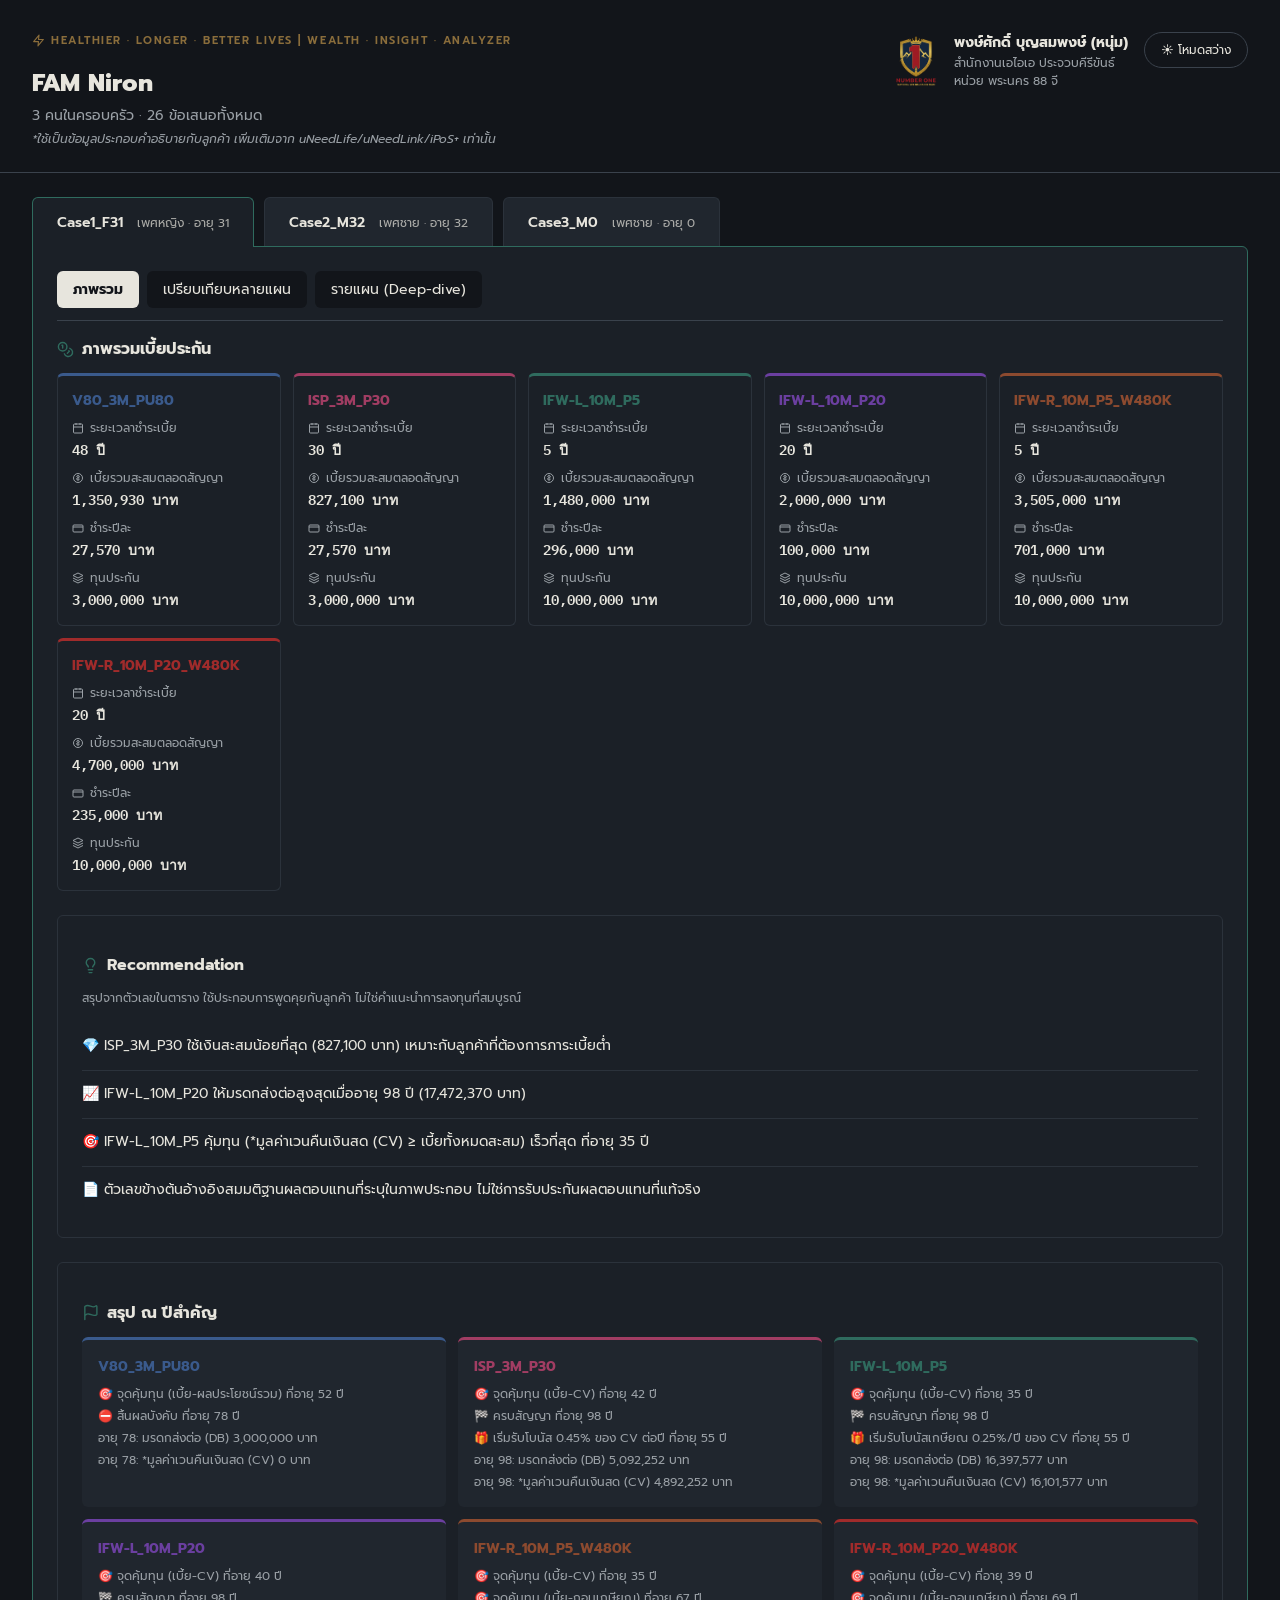
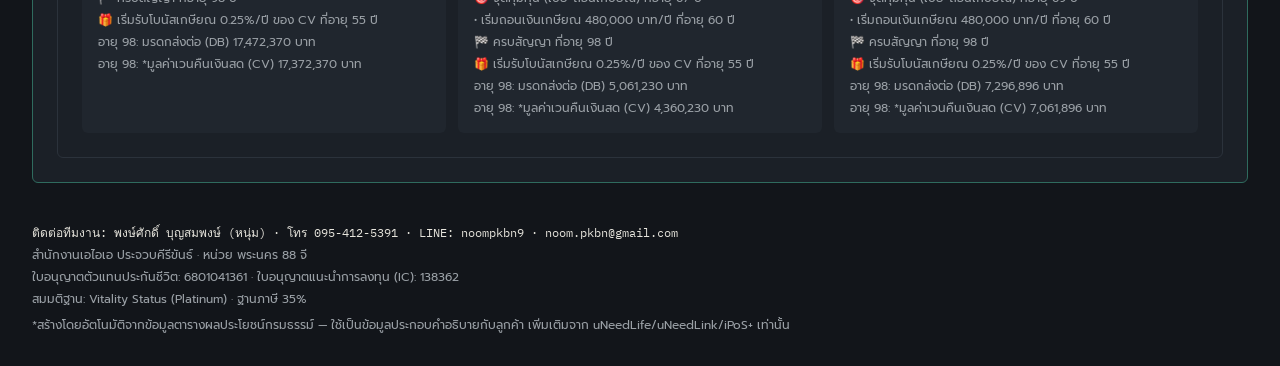
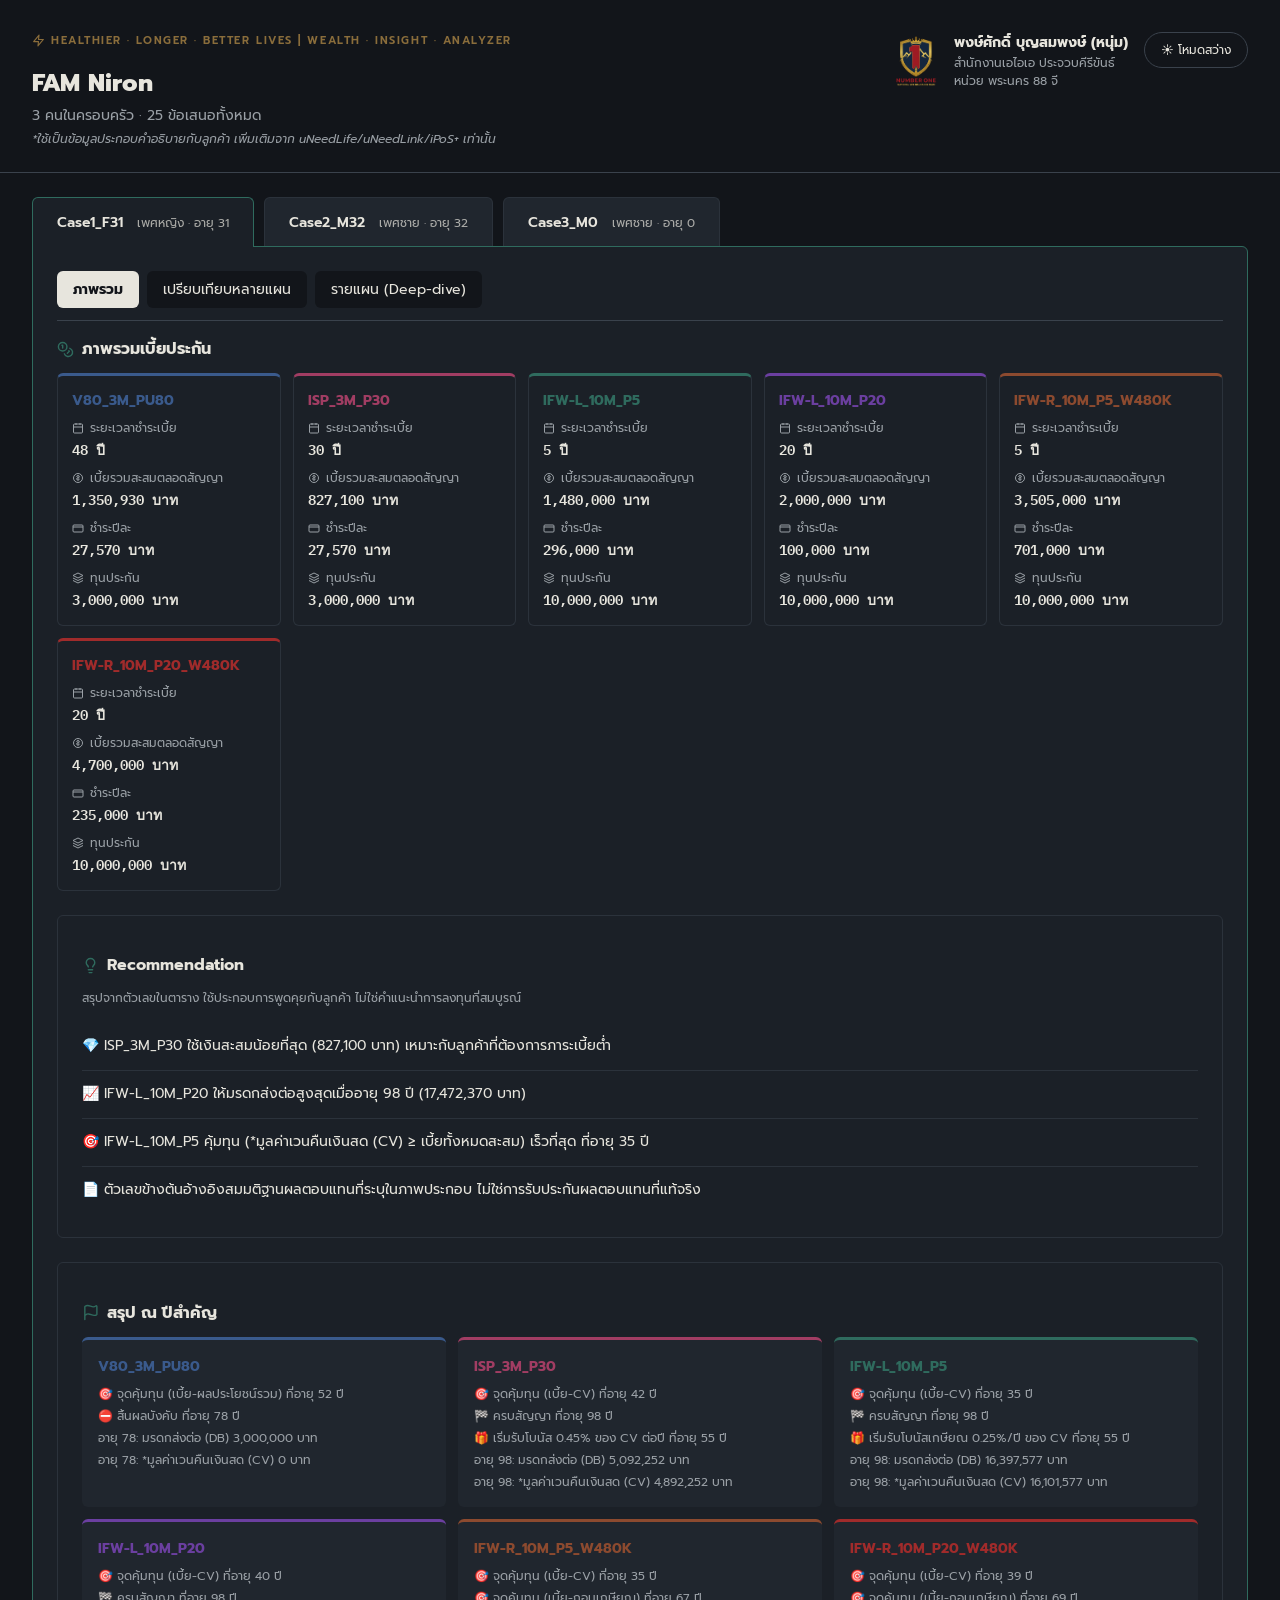
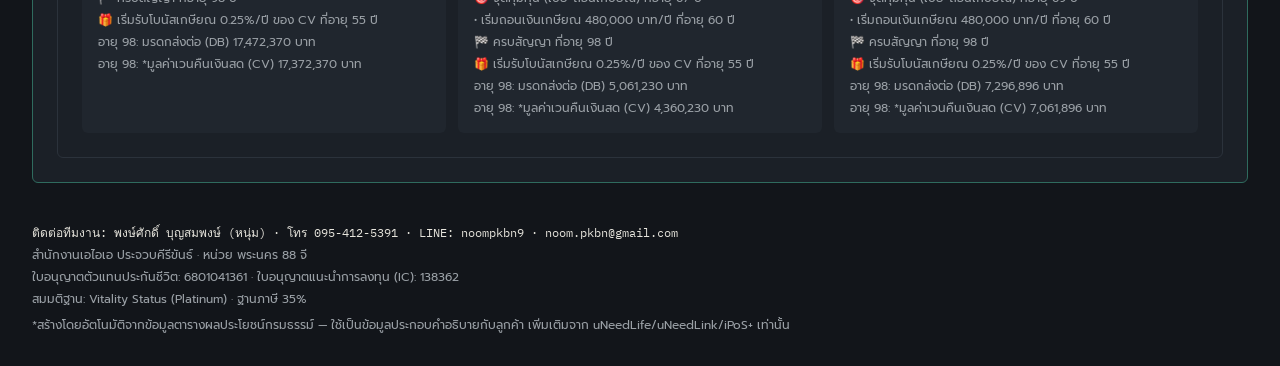
